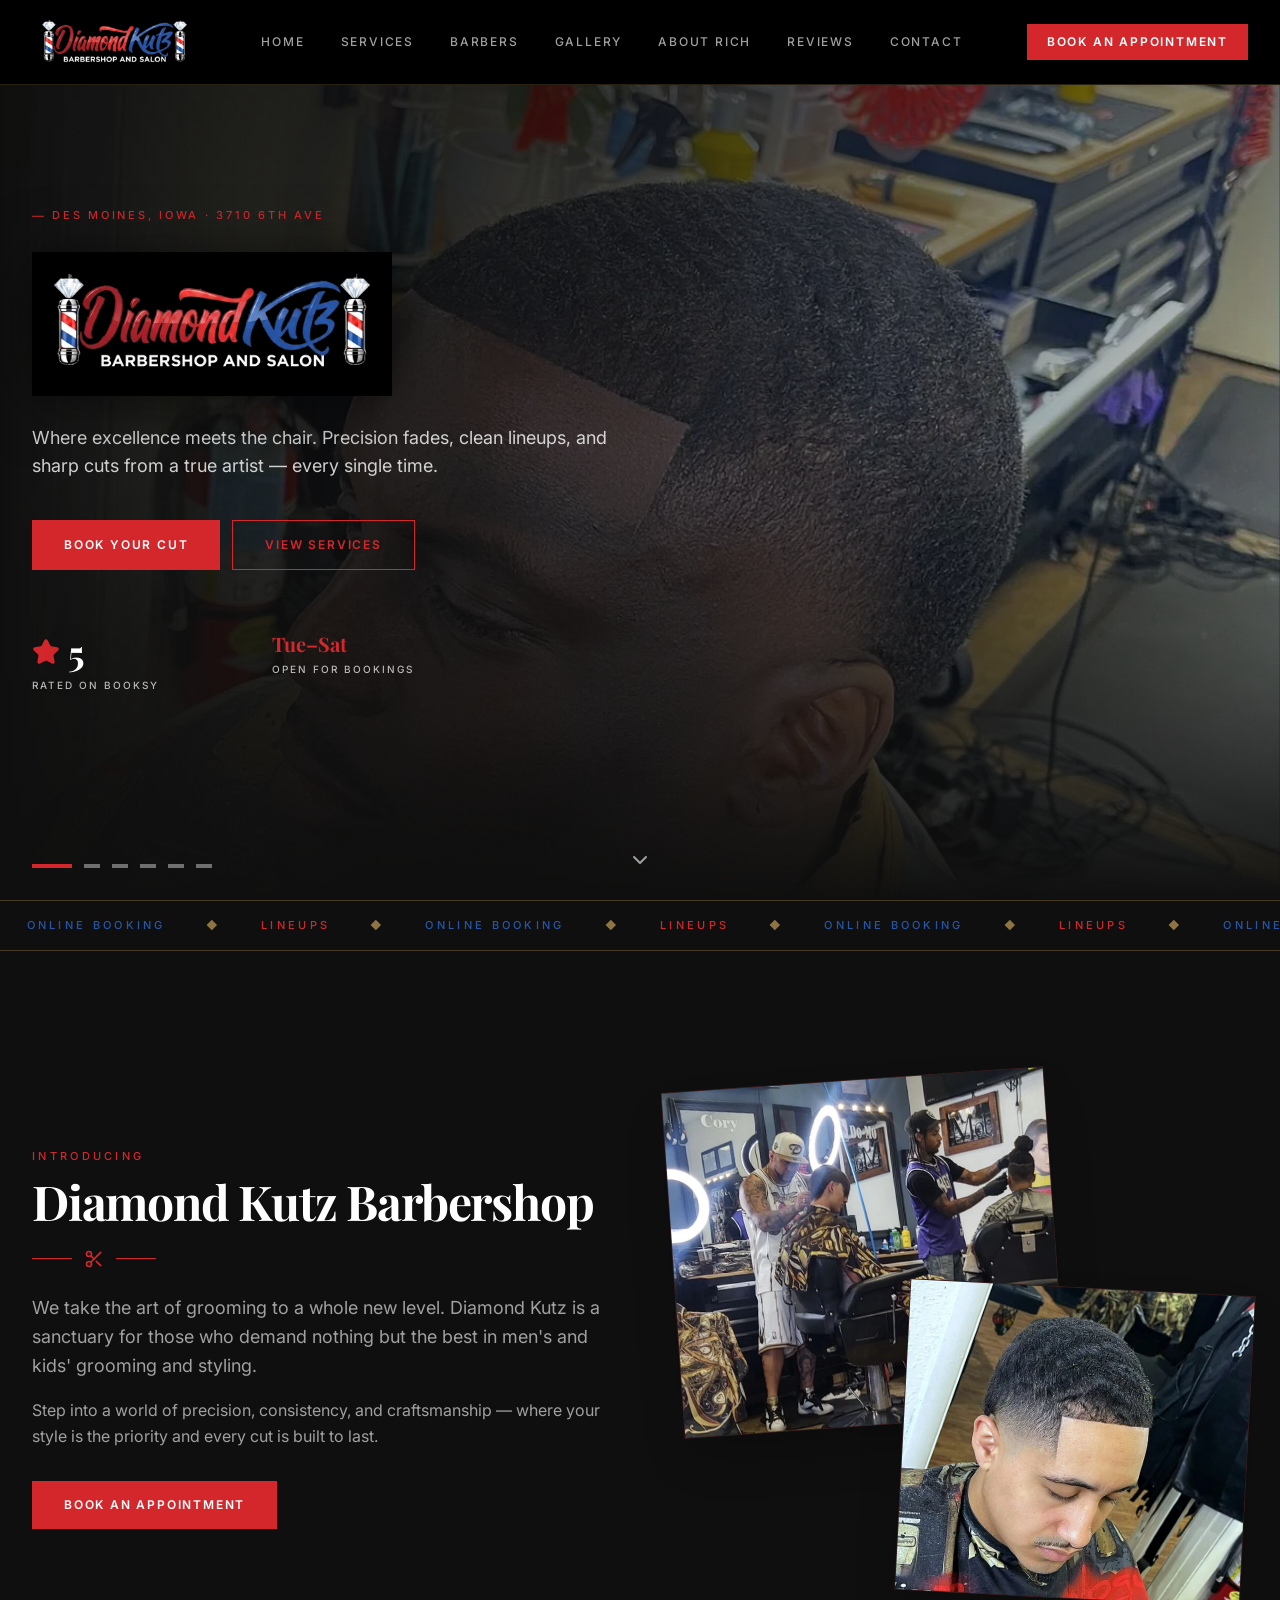
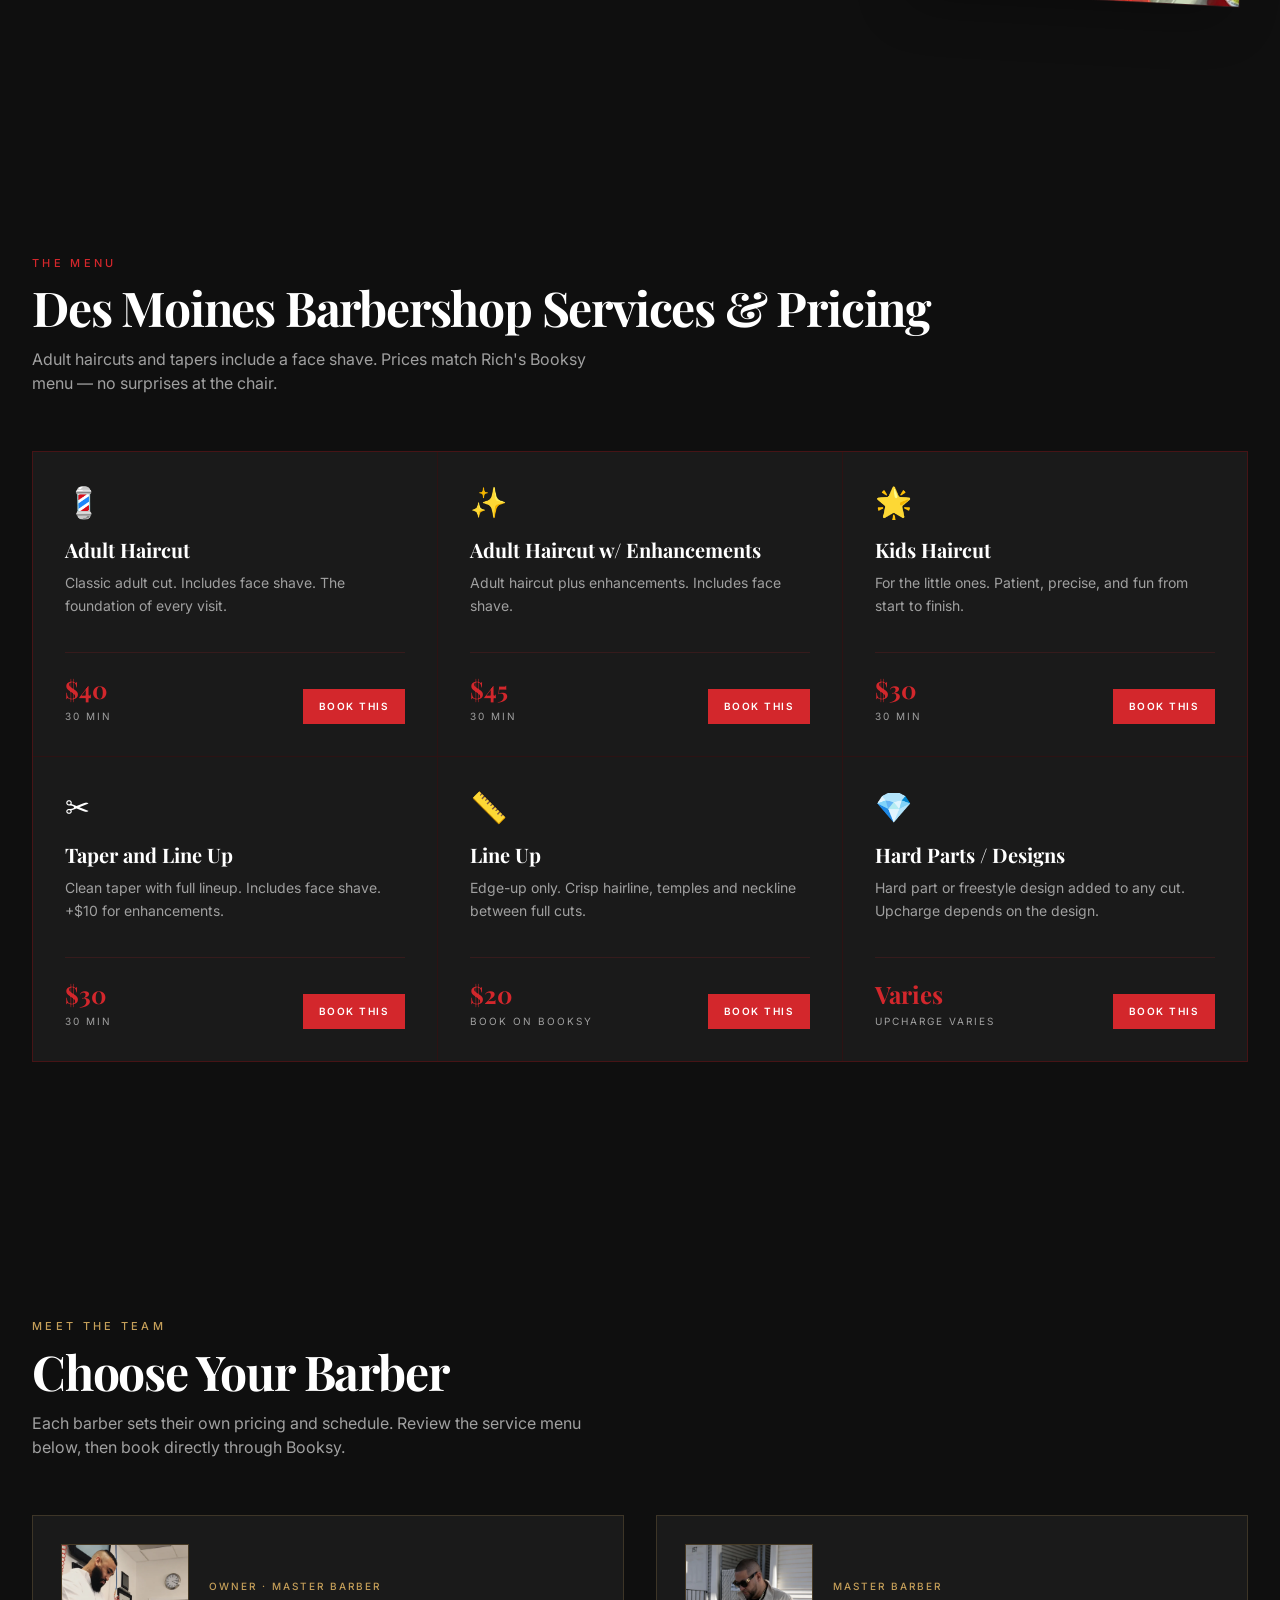
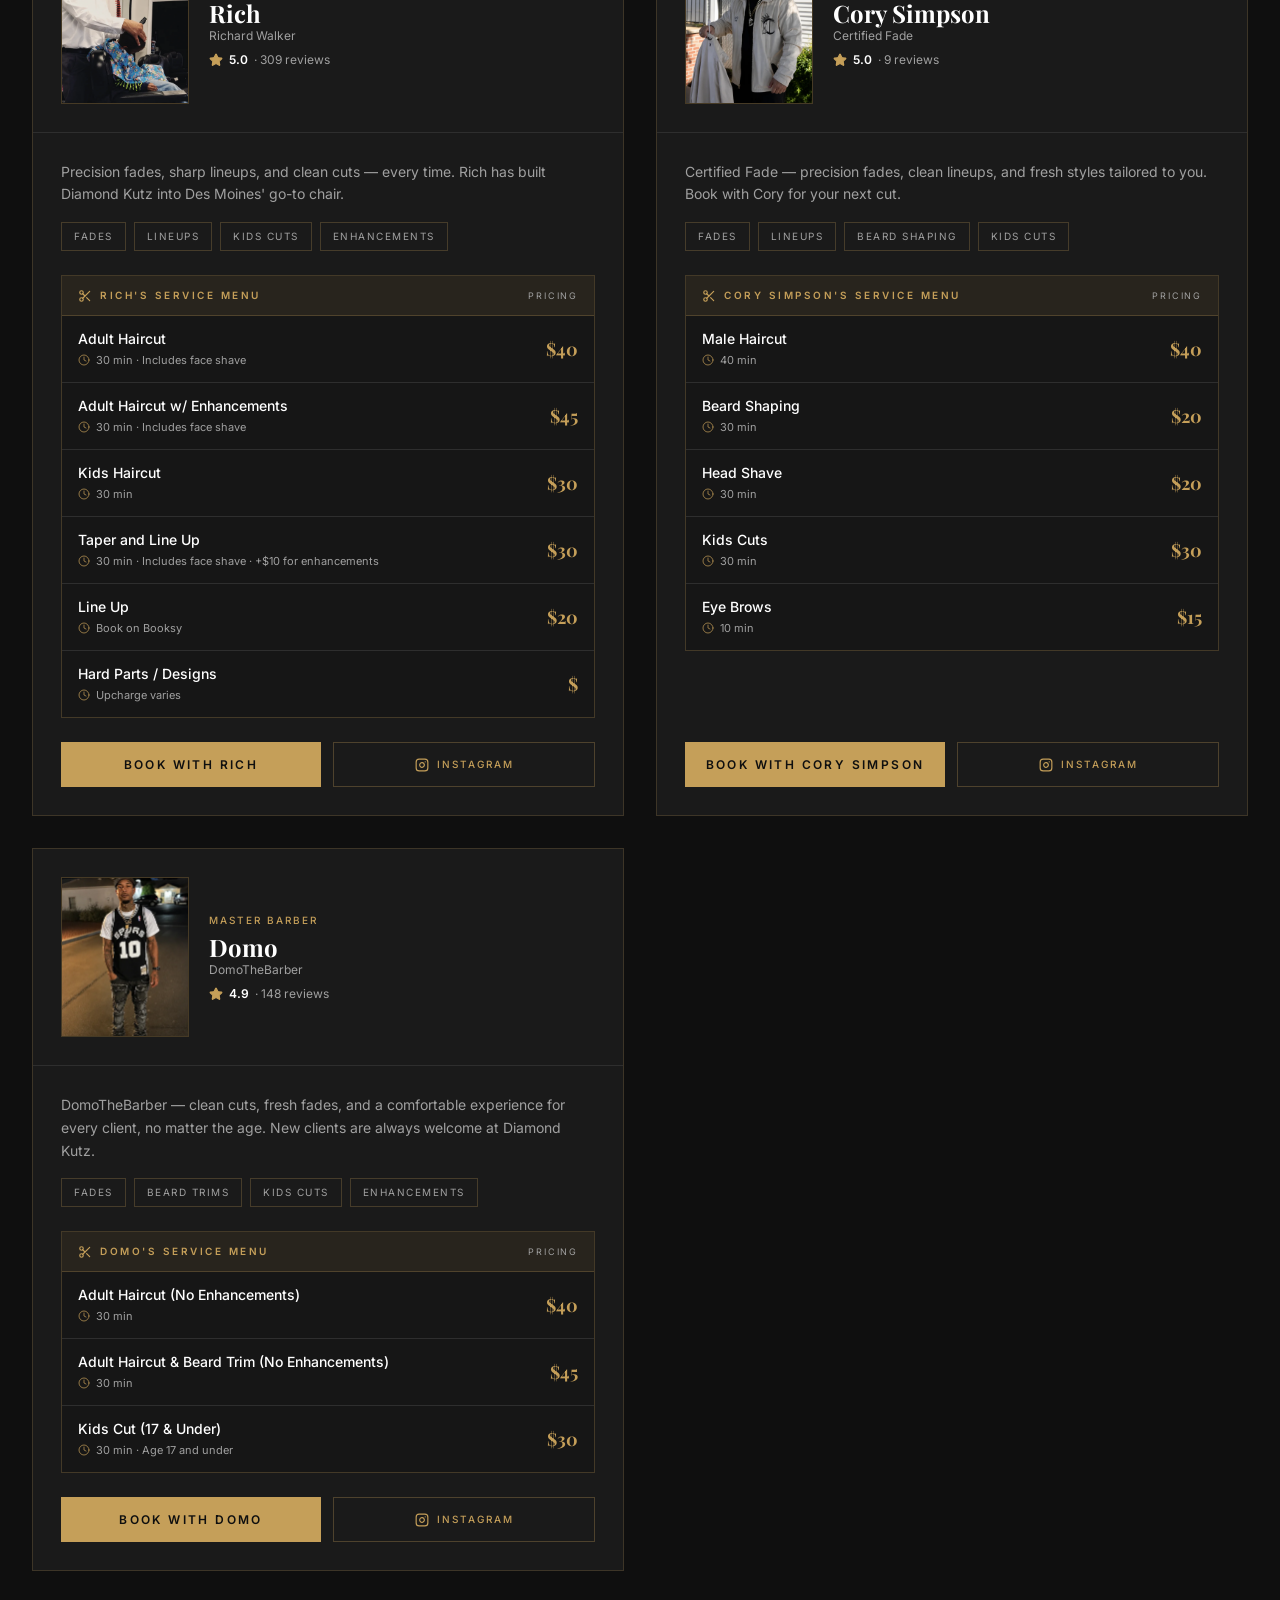
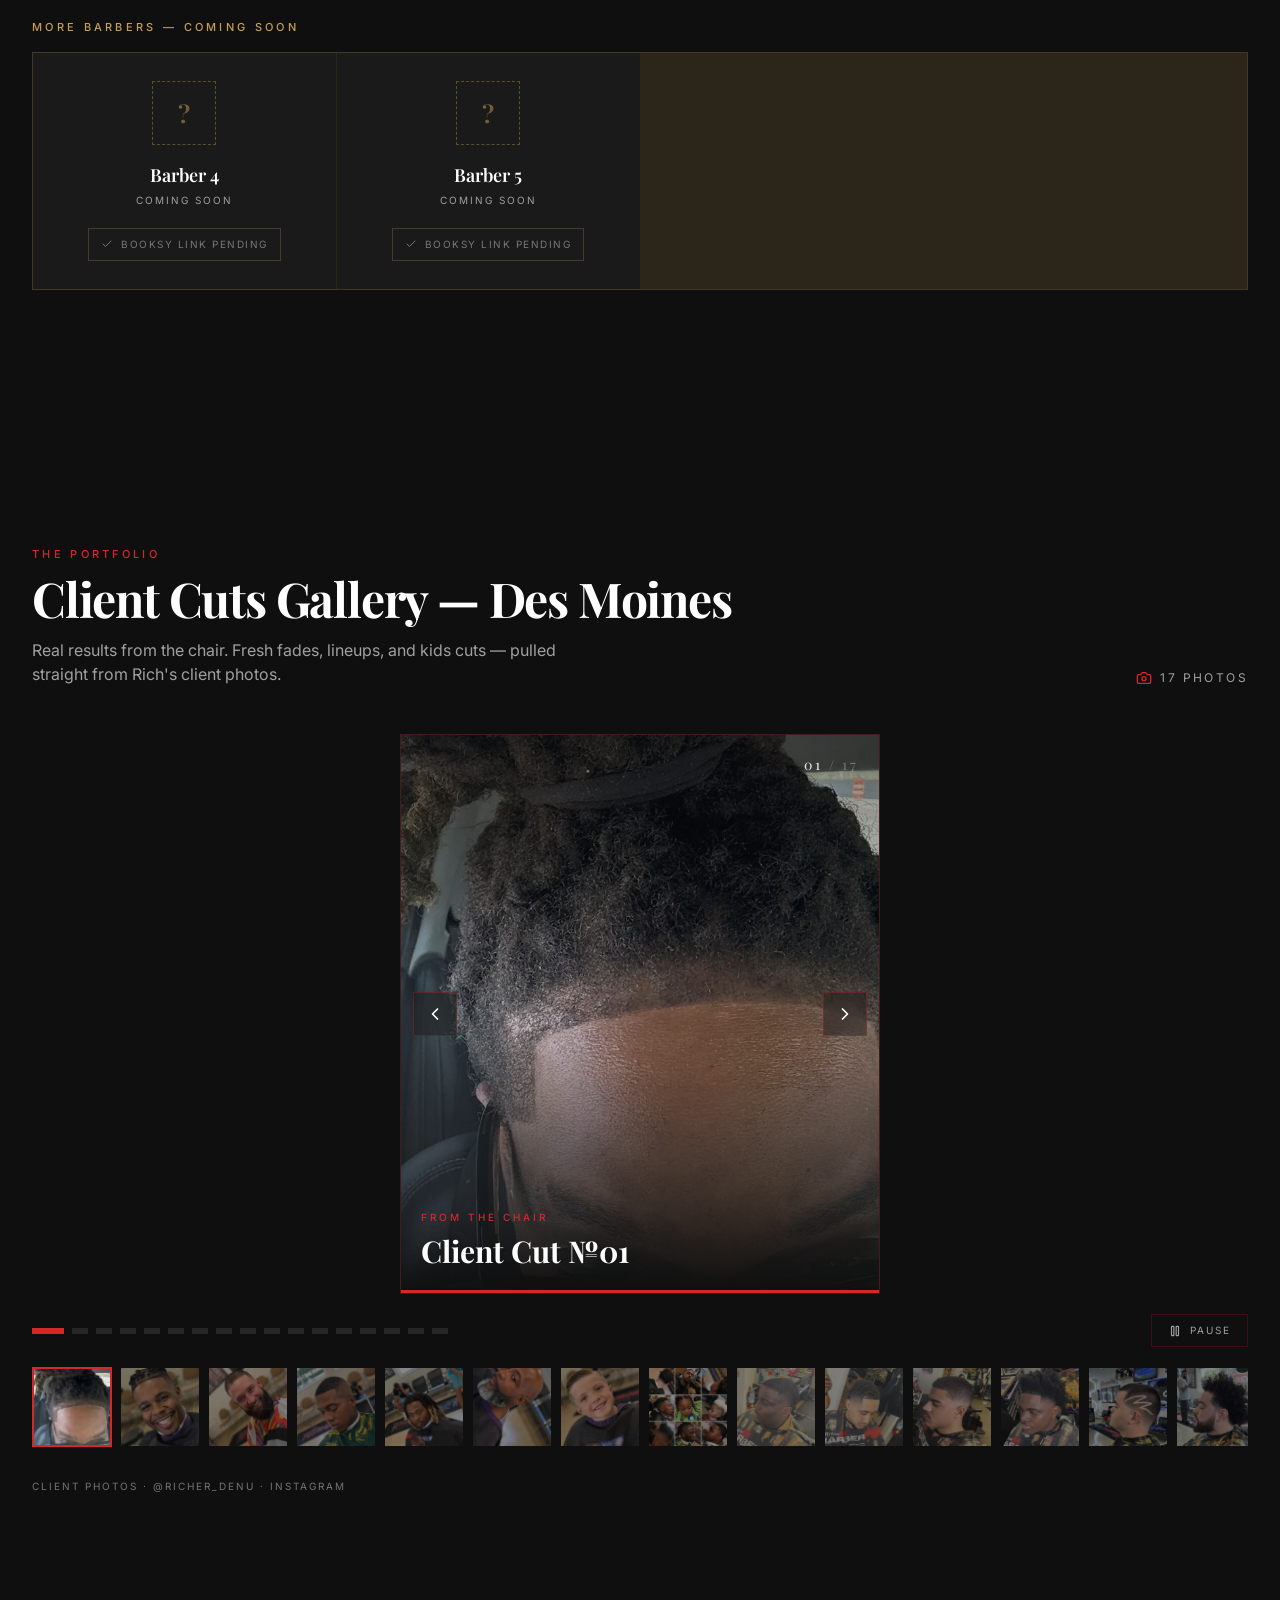
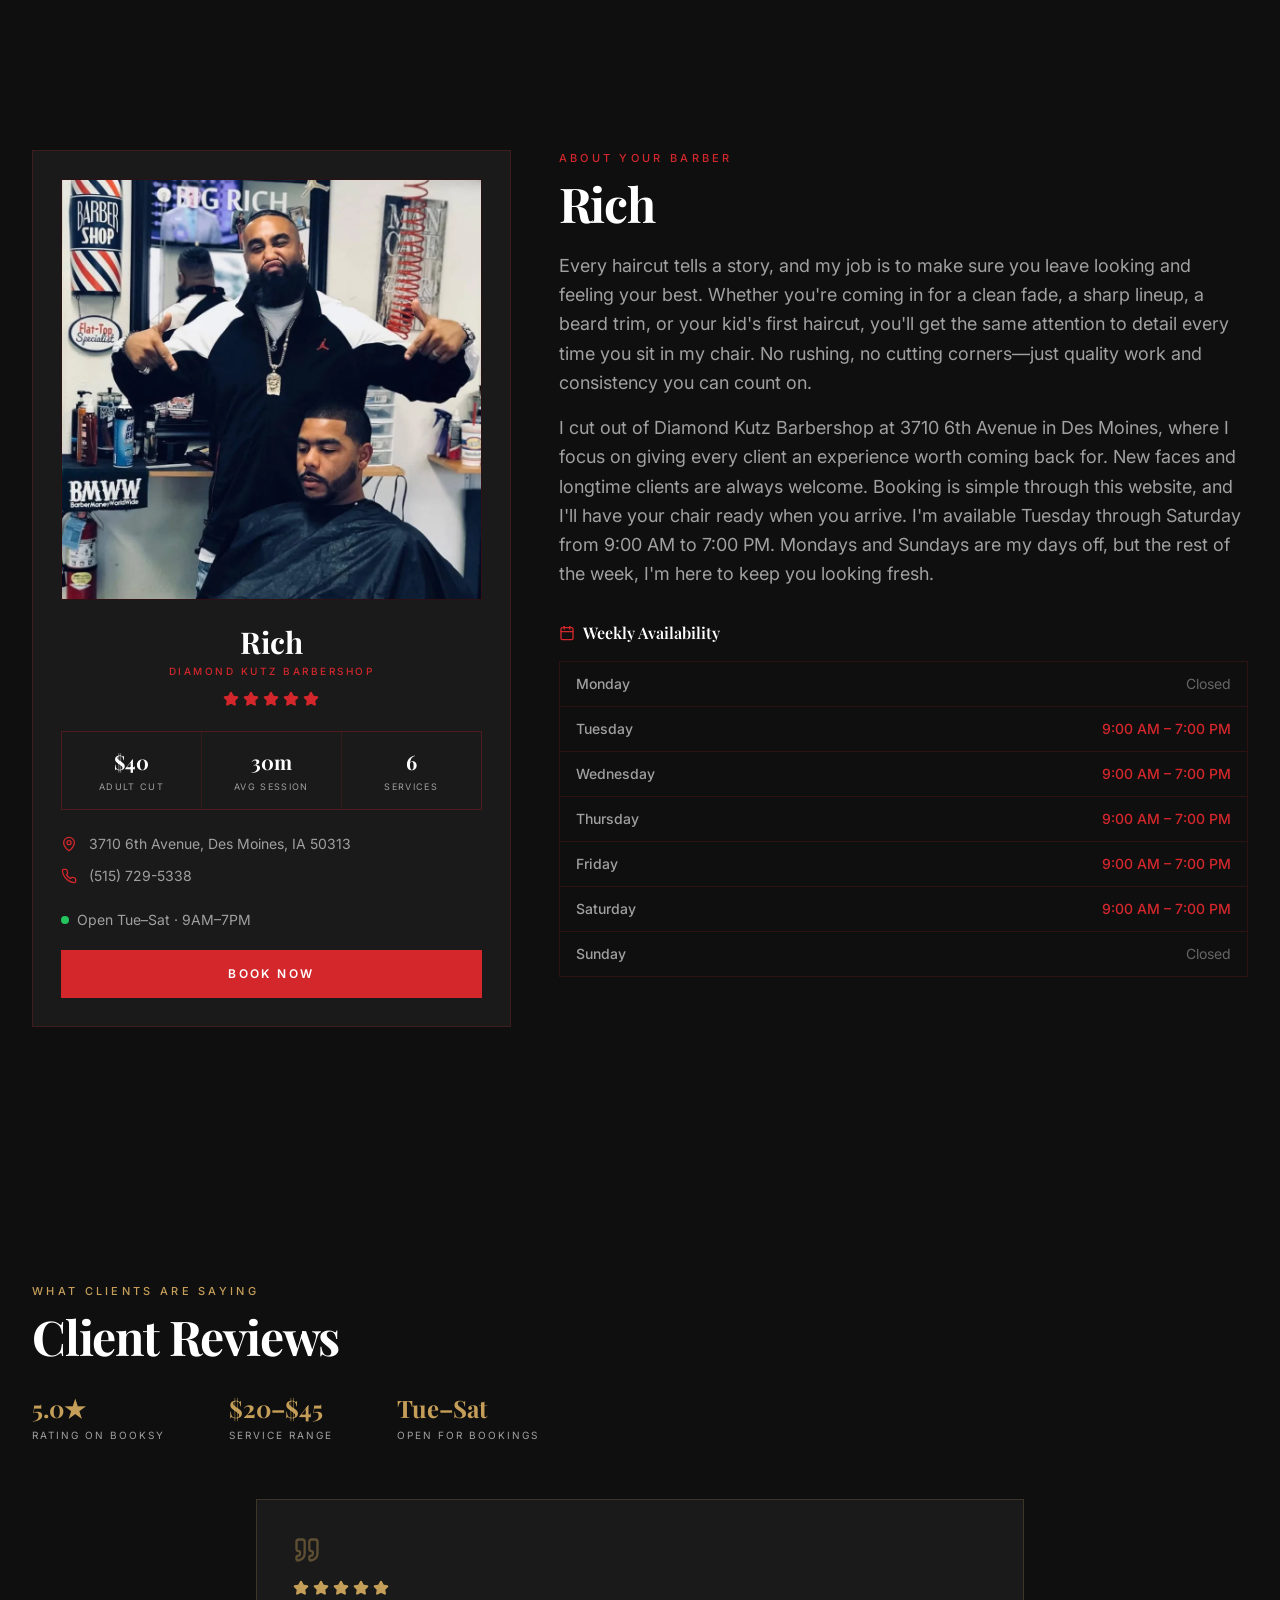
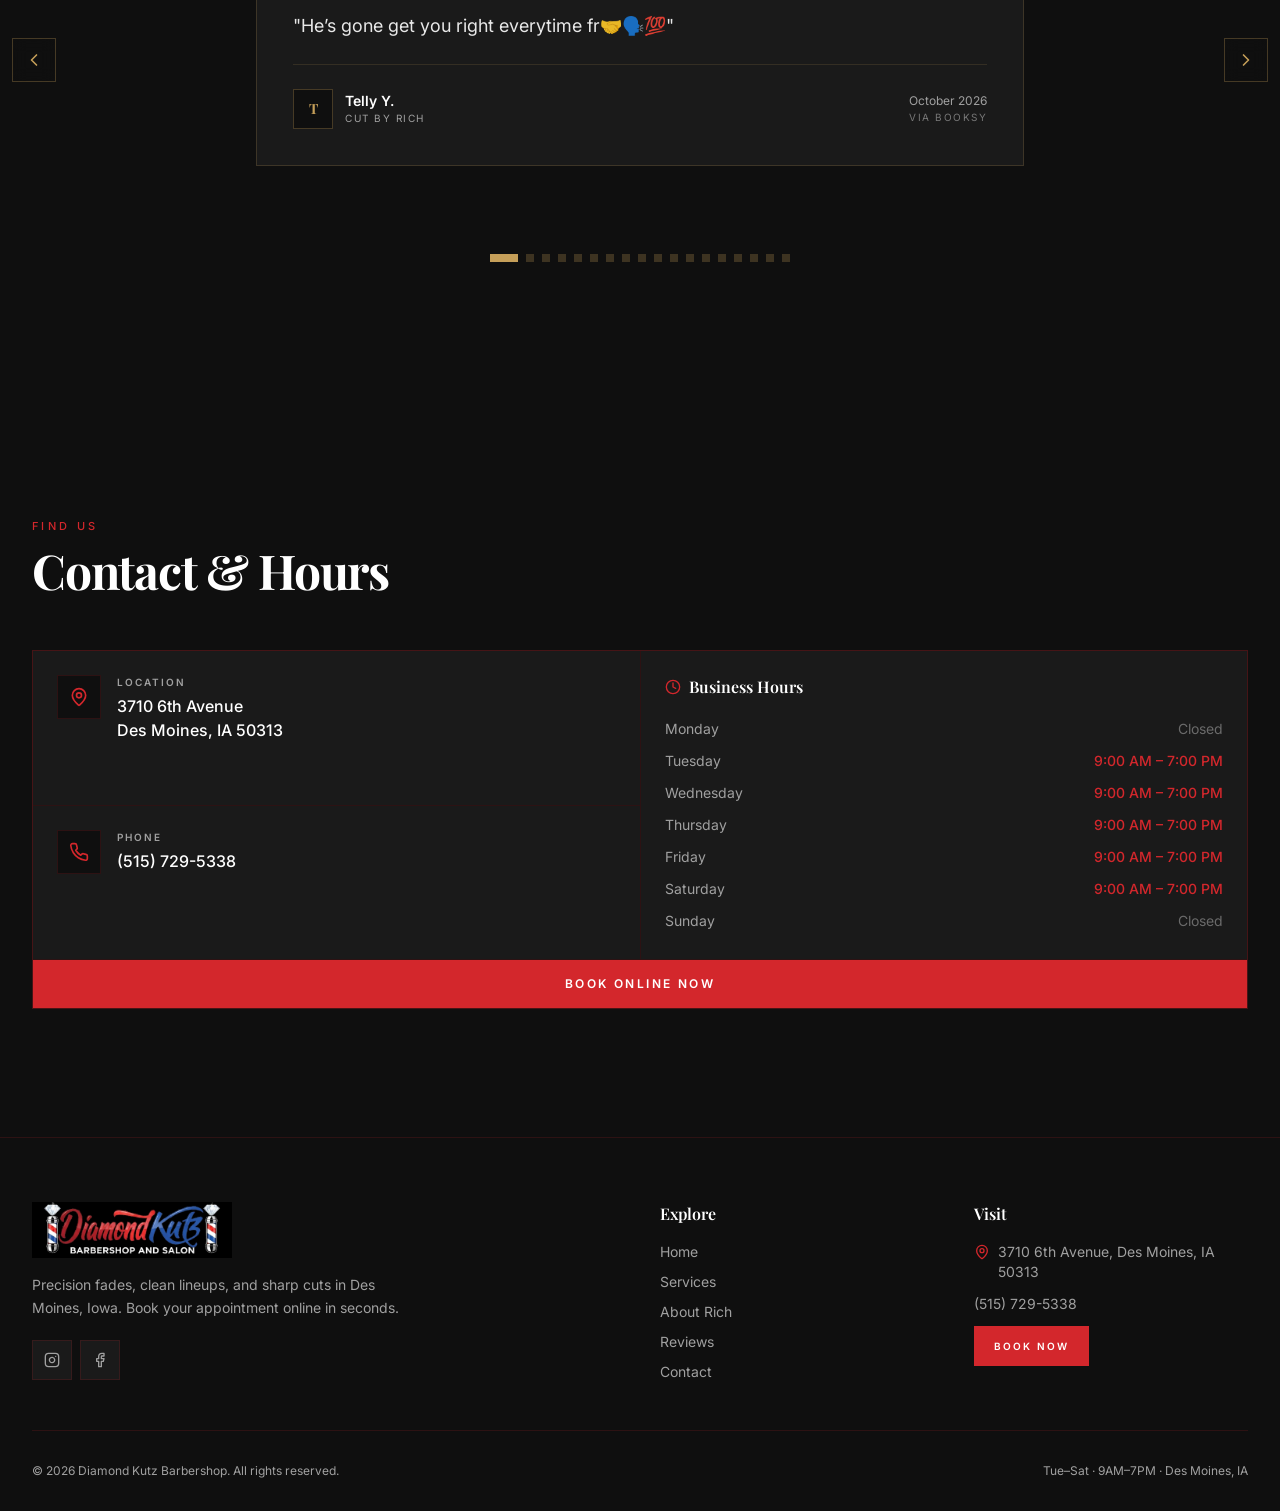
==== index.html @ 06a5bab7 "Hero carousel: add shop photo (ring light dimmed) + burst fade mullet (Kameron Nov 4)" ====
<!DOCTYPE html>
<html lang="en">
<head>
<meta charset="utf-8">
<meta name="viewport" content="width=device-width, initial-scale=1.0">
<title>Diamond Kutz Barbershop | Rich — Des Moines, IA</title>
<meta name="description" content="Diamond Kutz Barbershop in Des Moines, IA. Book online with Rich for adult haircuts, kids cuts, fades, tapers, lineups &amp; enhancements. Sharp, consistent cuts every visit.">
<meta name="keywords" content="barbershop Des Moines, barber Des Moines, barber near me, Diamond Kutz, Diamond Kutz Barbershop, fades Des Moines, tapers, lineups, kids haircut Des Moines, Booksy barber Iowa">
<meta name="author" content="Diamond Kutz Barbershop">
<meta name="robots" content="index, follow">
<link rel="canonical" href="https://diamondkutzdsm.com/">
<link rel="icon" type="image/png" href="/favicon.png">
<link rel="apple-touch-icon" href="/apple-touch-icon.png">
<meta name="theme-color" content="#0f0f0f">
<meta property="og:type" content="business.business">
<meta property="og:site_name" content="Diamond Kutz Barbershop">
<meta property="og:title" content="Diamond Kutz Barbershop | Des Moines, IA Barber">
<meta property="og:description" content="Barbershop in Des Moines, IA. Book online with Rich — fades, tapers, lineups, kids cuts &amp; more.">
<meta property="og:url" content="https://diamondkutzdsm.com/">
<meta property="og:image" content="https://diamondkutzdsm.com/img/img-4982.webp">
<meta property="og:image:width" content="900">
<meta property="og:image:height" content="900">
<meta property="og:locale" content="en_US">
<meta name="twitter:card" content="summary_large_image">
<meta name="twitter:title" content="Diamond Kutz Barbershop | Des Moines, IA Barber">
<meta name="twitter:description" content="Barbershop in Des Moines, IA. Book online with Rich — fades, tapers, lineups, kids cuts &amp; more.">
<meta name="twitter:image" content="https://diamondkutzdsm.com/img/img-4982.webp">
<meta name="geo.region" content="US-IA">
<meta name="geo.placename" content="Des Moines">
<meta name="geo.position" content="41.6196;-93.6251">
<meta name="ICBM" content="41.6196, -93.6251">
<meta name="mobile-web-app-capable" content="yes">
<meta name="apple-mobile-web-app-status-bar-style" content="black">
<meta name="apple-mobile-web-app-title" content="Diamondkutz ">
<link rel="preconnect" href="https://fonts.googleapis.com">
<link rel="preconnect" href="https://fonts.gstatic.com" crossorigin>
<link rel="preload" as="image" href="/img/hero-domo-drop-fade-lineup-diamond-kutz.webp" imagesrcset="/img/hero-domo-drop-fade-lineup-diamond-kutz-800.webp 800w, /img/hero-domo-drop-fade-lineup-diamond-kutz.webp 1440w" imagesizes="100vw">
<link rel="stylesheet" href="/assets/site.css">
<link rel="stylesheet" href="/assets/extra.css">
<script type="application/ld+json">
{
  "@context": "https://schema.org",
  "@type": "BarberShop",
  "name": "Diamond Kutz Barbershop",
  "image": [
    "https://diamondkutzdsm.com/img/img-4982.webp",
    "https://diamondkutzdsm.com/img/hero-diamond-kutz-storefront-3710-6th-ave-des-moines.webp",
    "https://diamondkutzdsm.com/img/diamond-kutz-inside-shop-des-moines.webp"
  ],
  "description": "Diamond Kutz Barbershop in Des Moines, IA: adult haircuts, kids cuts, fades, tapers, lineups and enhancements by Rich. Book online.",
  "@id": "https://diamondkutzdsm.com/#business",
  "url": "https://diamondkutzdsm.com/",
  "telephone": "+15157295338",
  "priceRange": "$$",
  "address": {
    "@type": "PostalAddress",
    "streetAddress": "3710 6th Avenue",
    "addressLocality": "Des Moines",
    "addressRegion": "IA",
    "postalCode": "50313",
    "addressCountry": "US"
  },
  "geo": {
    "@type": "GeoCoordinates",
    "latitude": 41.6196,
    "longitude": -93.6251
  },
  "openingHoursSpecification": [
    {
      "@type": "OpeningHoursSpecification",
      "dayOfWeek": [
        "Tuesday",
        "Wednesday",
        "Thursday",
        "Friday",
        "Saturday"
      ],
      "opens": "09:00",
      "closes": "19:00"
    }
  ],
  "sameAs": [
    "https://booksy.com/en-us/dl/show-business/621339",
    "https://booksy.com/en-us/dl/show-business/1293952",
    "https://booksy.com/en-us/627001_domothebarber_barber-shop_17558_des-moines",
    "https://www.instagram.com/richer_denu"
  ],
  "alternateName": [
    "Diamond Kutz"
  ],
  "hasMap": "https://maps.google.com/?q=3710+6th+Avenue,+Des+Moines,+IA+50313",
  "areaServed": {
    "@type": "City",
    "name": "Des Moines"
  },
  "employee": [
    {
      "@type": "Person",
      "name": "Rich",
      "alternateName": "Richard Walker",
      "jobTitle": "Owner · Master Barber",
      "sameAs": [
        "https://www.instagram.com/richer_denu",
        "https://booksy.com/en-us/dl/show-business/621339"
      ]
    },
    {
      "@type": "Person",
      "name": "Cory Simpson",
      "jobTitle": "Master Barber",
      "sameAs": [
        "https://www.instagram.com/certified_fade",
        "https://booksy.com/en-us/dl/show-business/1293952"
      ]
    },
    {
      "@type": "Person",
      "name": "Domo",
      "jobTitle": "Master Barber",
      "sameAs": [
        "https://www.instagram.com/domfkn_inkd",
        "https://booksy.com/en-us/627001_domothebarber_barber-shop_17558_des-moines"
      ]
    }
  ],
  "potentialAction": {
    "@type": "ReserveAction",
    "target": "https://booksy.com/en-us/dl/show-business/621339",
    "name": "Book online"
  },
  "logo": "https://diamondkutzdsm.com/img/diamondkutz-logo-black-barbershop.webp",
  "currenciesAccepted": "USD",
  "hasOfferCatalog": {
    "@type": "OfferCatalog",
    "name": "Rich's service menu",
    "itemListElement": [
      {
        "@type": "Offer",
        "itemOffered": {
          "@type": "Service",
          "name": "Adult Haircut"
        },
        "price": "40",
        "priceCurrency": "USD"
      },
      {
        "@type": "Offer",
        "itemOffered": {
          "@type": "Service",
          "name": "Adult Haircut w/ Enhancements"
        },
        "price": "45",
        "priceCurrency": "USD"
      },
      {
        "@type": "Offer",
        "itemOffered": {
          "@type": "Service",
          "name": "Kids Haircut"
        },
        "price": "30",
        "priceCurrency": "USD"
      },
      {
        "@type": "Offer",
        "itemOffered": {
          "@type": "Service",
          "name": "Taper and Line Up"
        },
        "price": "30",
        "priceCurrency": "USD"
      },
      {
        "@type": "Offer",
        "itemOffered": {
          "@type": "Service",
          "name": "Line Up"
        },
        "price": "20",
        "priceCurrency": "USD"
      }
    ]
  }
}
</script>
<!-- Google Tag Manager -->
<script>(function(w,d,s,l,i){w[l]=w[l]||[];w[l].push({'gtm.start':
new Date().getTime(),event:'gtm.js'});var f=d.getElementsByTagName(s)[0],
j=d.createElement(s),dl=l!='dataLayer'?'&l='+l:'';j.async=true;j.src=
'https://www.googletagmanager.com/gtm.js?id='+i+dl;f.parentNode.insertBefore(j,f);
})(window,document,'script','dataLayer','GTM-NQJWMZGM');</script>
<!-- End Google Tag Manager -->
<script async src="https://www.googletagmanager.com/gtag/js?id=G-LQGSTEJTDZ"></script>
<script>window.dataLayer = window.dataLayer || [];window.gtag = function(){dataLayer.push(arguments);};gtag('js', new Date());gtag('config', 'G-LQGSTEJTDZ');</script>
<script src="/assets/site.js" defer></script>
</head>
<body>
<!-- Google Tag Manager (noscript) -->
<noscript><iframe src="https://www.googletagmanager.com/ns.html?id=GTM-NQJWMZGM" height="0" width="0" style="display:none;visibility:hidden"></iframe></noscript>
<!-- End Google Tag Manager (noscript) -->
<div id="root"><div class="min-h-screen bg-background"><header data-header class="fixed top-0 left-0 right-0 z-50 transition-all duration-300 bg-black border-b border-gold/20 py-5"><div class="max-w-7xl mx-auto px-5 sm:px-8 flex items-center justify-between"><a href="#home" data-nav class="group"><div class="flex items-center justify-center overflow-hidden h-10 w-[150px] sm:h-11 sm:w-[165px]"><span class="inline-block relative w-full h-full"><img src="/img/diamondkutz-logo-black-barbershop.webp" loading="lazy" class="w-full h-full inset-0 absolute object-cover" alt="Diamond Kutz Barbershop, Des Moines"></span></div></a><nav class="hidden md:flex items-center gap-1"><a href="#home" data-nav class="px-4 py-2 text-xs uppercase tracking-[0.15em] text-muted-foreground hover:text-primary transition-colors font-medium inline-flex items-center justify-center text-center">Home</a><a href="#services" data-nav class="px-4 py-2 text-xs uppercase tracking-[0.15em] text-muted-foreground hover:text-primary transition-colors font-medium inline-flex items-center justify-center text-center">Services</a><a href="#barbers" data-nav class="px-4 py-2 text-xs uppercase tracking-[0.15em] text-muted-foreground hover:text-primary transition-colors font-medium inline-flex items-center justify-center text-center">Barbers</a><a href="#gallery" data-nav class="px-4 py-2 text-xs uppercase tracking-[0.15em] text-muted-foreground hover:text-primary transition-colors font-medium inline-flex items-center justify-center text-center">Gallery</a><a href="#about" data-nav class="px-4 py-2 text-xs uppercase tracking-[0.15em] text-muted-foreground hover:text-primary transition-colors font-medium inline-flex items-center justify-center text-center">About Rich</a><a href="#reviews" data-nav class="px-4 py-2 text-xs uppercase tracking-[0.15em] text-muted-foreground hover:text-primary transition-colors font-medium inline-flex items-center justify-center text-center">Reviews</a><a href="#contact" data-nav class="px-4 py-2 text-xs uppercase tracking-[0.15em] text-muted-foreground hover:text-primary transition-colors font-medium inline-flex items-center justify-center text-center">Contact</a></nav><div class="flex items-center gap-3"><a href="https://booksy.com/en-us/dl/show-business/621339" target="_blank" rel="noopener noreferrer" class="hidden sm:inline-flex items-center gap-2 px-5 py-2.5 bg-primary hover:brightness-110 text-primary-foreground font-semibold text-xs uppercase tracking-[0.15em] transition-all">Book an Appointment</a><button data-menu-toggle aria-label="Open menu" aria-expanded="false" class="md:hidden w-10 h-10 flex items-center justify-center text-foreground"><svg xmlns="http://www.w3.org/2000/svg" width="24" height="24" viewBox="0 0 24 24" fill="none" stroke="currentColor" stroke-width="2" stroke-linecap="round" stroke-linejoin="round" class="lucide lucide-menu w-5 h-5"><line x1="4" x2="20" y1="12" y2="12"></line><line x1="4" x2="20" y1="6" y2="6"></line><line x1="4" x2="20" y1="18" y2="18"></line></svg></button></div></div></header><main><section id="home" class="relative min-h-screen flex flex-col items-stretch md:flex-row md:items-center overflow-hidden bg-background"><div class="relative w-full aspect-[4/5] sm:aspect-[4/3] order-2 md:order-none md:absolute md:inset-0 md:aspect-auto bg-background overflow-hidden" data-hero><div aria-hidden="false" class="absolute inset-0 transition-opacity duration-700 ease-out will-change-[opacity] opacity-100" data-hero-slide="0"><img src="/img/hero-domo-drop-fade-lineup-diamond-kutz.webp" srcset="/img/hero-domo-drop-fade-lineup-diamond-kutz-800.webp 800w, /img/hero-domo-drop-fade-lineup-diamond-kutz.webp 1440w" sizes="100vw" alt="Drop fade with a sharp lineup by Domo at Diamond Kutz Barbershop, Des Moines" loading="eager" decoding="async" class="block w-full h-full object-cover object-[50%_45%] sm:object-[50%_12%]"></div><div aria-hidden="true" class="absolute inset-0 transition-opacity duration-700 ease-out will-change-[opacity] opacity-0" data-hero-slide="1"><img src="/img/hero-domo-sponge-curl-taper-diamond-kutz.webp" srcset="/img/hero-domo-sponge-curl-taper-diamond-kutz-800.webp 800w, /img/hero-domo-sponge-curl-taper-diamond-kutz.webp 1440w" sizes="100vw" alt="Sponge-curl top with a clean taper by Domo at Diamond Kutz Barbershop" loading="eager" decoding="async" class="block w-full h-full object-cover object-[50%_40%] sm:object-[50%_10%]"></div><div aria-hidden="true" class="absolute inset-0 transition-opacity duration-700 ease-out will-change-[opacity] opacity-0" data-hero-slide="2"><img src="/img/hero-domo-taper-side-profile-diamond-kutz.webp" srcset="/img/hero-domo-taper-side-profile-diamond-kutz-800.webp 800w, /img/hero-domo-taper-side-profile-diamond-kutz.webp 1440w" sizes="100vw" alt="Clean taper, side profile, by Domo at Diamond Kutz Barbershop" loading="eager" decoding="async" class="block w-full h-full object-cover object-[50%_40%] sm:object-[50%_15%]"></div><div aria-hidden="true" class="absolute inset-0 transition-opacity duration-700 ease-out will-change-[opacity] opacity-0" data-hero-slide="3"><img src="/img/hero-diamond-kutz-storefront-3710-6th-ave-des-moines.webp" srcset="/img/hero-diamond-kutz-storefront-3710-6th-ave-des-moines-800.webp 800w, /img/hero-diamond-kutz-storefront-3710-6th-ave-des-moines.webp 1440w" sizes="100vw" alt="Diamond Kutz Barbershop at 3710 6th Ave, Des Moines — a client in the chair under the shop sign" loading="eager" decoding="async" class="block w-full h-full object-cover object-[80%_50%] sm:object-[50%_45%]"></div><div aria-hidden="true" class="absolute inset-0 transition-opacity duration-700 ease-out will-change-[opacity] opacity-0" data-hero-slide="4"><img src="/img/hero-diamond-kutz-barbers-at-work-des-moines.webp" srcset="/img/hero-diamond-kutz-barbers-at-work-des-moines-800.webp 800w, /img/hero-diamond-kutz-barbers-at-work-des-moines.webp 1440w" sizes="100vw" alt="The Diamond Kutz barbers at work inside the shop in Des Moines" loading="eager" decoding="async" class="block w-full h-full object-cover object-[70%_50%] sm:object-[50%_40%]"></div><div aria-hidden="true" class="absolute inset-0 transition-opacity duration-700 ease-out will-change-[opacity] opacity-0" data-hero-slide="5"><img src="/img/hero-burst-fade-mullet-beard-diamond-kutz.webp" srcset="/img/hero-burst-fade-mullet-beard-diamond-kutz-800.webp 800w, /img/hero-burst-fade-mullet-beard-diamond-kutz.webp 1440w" sizes="100vw" alt="Burst fade mullet with a full beard at Diamond Kutz Barbershop" loading="eager" decoding="async" class="block w-full h-full object-cover object-[55%_40%] sm:object-[50%_35%]"></div><div class="absolute bottom-4 md:bottom-8 left-5 sm:left-8 z-20 flex items-center gap-3"><button aria-label="View slide 1" class="h-1 transition-all duration-300 w-10 bg-primary" data-hero-dot="0"></button><button aria-label="View slide 2" class="h-1 transition-all duration-300 w-4 bg-white/40 hover:bg-white/70" data-hero-dot="1"></button><button aria-label="View slide 3" class="h-1 transition-all duration-300 w-4 bg-white/40 hover:bg-white/70" data-hero-dot="2"></button><button aria-label="View slide 4" class="h-1 transition-all duration-300 w-4 bg-white/40 hover:bg-white/70" data-hero-dot="3"></button><button aria-label="View slide 5" class="h-1 transition-all duration-300 w-4 bg-white/40 hover:bg-white/70" data-hero-dot="4"></button><button aria-label="View slide 6" class="h-1 transition-all duration-300 w-4 bg-white/40 hover:bg-white/70" data-hero-dot="5"></button></div></div><div class="hidden md:block absolute inset-0 bg-gradient-to-r from-background via-background/70 to-background/10"></div><div class="hidden md:block absolute inset-0 bg-gradient-to-t from-background via-transparent to-background/50"></div><div class="relative z-10 max-w-7xl mx-auto px-5 sm:px-8 w-full pt-28 pb-10 md:pb-28 order-1 md:order-none"><div class="max-w-2xl"><div class="flex items-center gap-2 mb-7 animate-[fadeIn_0.6s_ease-out]"><span class="text-primary text-xs">—</span><span class="text-primary text-[11px] uppercase tracking-[0.25em] font-medium">Des Moines, Iowa · 3710 6th Ave</span></div><div class="drop-shadow-[0_4px_30px_rgba(0,0,0,0.6)]"><div class="flex items-center justify-center overflow-hidden h-28 w-[280px] sm:h-36 sm:w-[360px]"><span class="inline-block relative w-full h-full"><img src="/img/diamondkutz-logo-black-barbershop.webp" loading="lazy" class="w-full h-full inset-0 absolute object-cover" alt="Diamond Kutz Barbershop, Des Moines"></span></div><h1 class="sr-only">Diamond Kutz Barbershop in Des Moines, Iowa</h1></div><p class="mt-7 text-base sm:text-lg text-foreground/80 max-w-xl leading-relaxed">Where excellence meets the chair. Precision fades, clean lineups, and sharp cuts from a true artist — every single time.</p><div class="mt-10 flex flex-col sm:flex-row gap-3"><a href="https://booksy.com/en-us/dl/show-business/621339" target="_blank" rel="noopener noreferrer" class="inline-flex items-center justify-center gap-2 px-8 py-4 bg-primary hover:brightness-110 text-primary-foreground font-semibold text-xs uppercase tracking-[0.15em] transition-all">Book Your Cut</a><a href="#services" data-nav class="inline-flex items-center justify-center px-8 py-4 border border-primary text-primary font-semibold text-xs uppercase tracking-[0.15em] transition-all hover:bg-primary/10">View Services</a></div><div class="mt-10 md:mt-16 grid grid-cols-2 gap-8 max-w-md"><div><div class="flex items-center gap-2"><svg xmlns="http://www.w3.org/2000/svg" width="24" height="24" viewBox="0 0 24 24" fill="none" stroke="currentColor" stroke-width="2" stroke-linecap="round" stroke-linejoin="round" class="lucide lucide-star w-7 h-7 text-primary fill-primary"><path d="M11.525 2.295a.53.53 0 0 1 .95 0l2.31 4.679a2.123 2.123 0 0 0 1.595 1.16l5.166.756a.53.53 0 0 1 .294.904l-3.736 3.638a2.123 2.123 0 0 0-.611 1.878l.882 5.14a.53.53 0 0 1-.771.56l-4.618-2.428a2.122 2.122 0 0 0-1.973 0L6.396 21.01a.53.53 0 0 1-.77-.56l.881-5.139a2.122 2.122 0 0 0-.611-1.879L2.16 9.795a.53.53 0 0 1 .294-.906l5.165-.755a2.122 2.122 0 0 0 1.597-1.16z"></path></svg><span class="font-heading text-foreground text-4xl font-bold leading-none drop-shadow-[0_2px_12px_rgba(0,0,0,0.6)]">5</span></div><div class="mt-2 text-[10px] uppercase tracking-[0.2em] text-foreground/70 font-medium">Rated on Booksy</div></div><div><div class="font-heading text-primary text-xl font-bold leading-none">Tue–Sat</div><div class="mt-2 text-[10px] uppercase tracking-[0.2em] text-foreground/70 font-medium">Open for Bookings</div></div></div></div></div><a href="#services" data-nav aria-label="Scroll to services" class="hidden md:block absolute bottom-7 left-1/2 -translate-x-1/2 z-10 text-foreground/60 hover:text-primary transition-colors"><svg xmlns="http://www.w3.org/2000/svg" width="24" height="24" viewBox="0 0 24 24" fill="none" stroke="currentColor" stroke-width="2" stroke-linecap="round" stroke-linejoin="round" class="lucide lucide-chevron-down w-6 h-6 animate-bounce"><path d="m6 9 6 6 6-6"></path></svg></a></section><div class="border-y border-gold/30 bg-background py-4 overflow-hidden"><div class="flex gap-10 animate-[marquee_28s_linear_infinite] whitespace-nowrap justify-center"><div class="flex gap-10 items-center text-[11px] uppercase tracking-[0.3em] font-medium"><span class="text-primary">Lineups</span><span class="text-gold/70">◆</span><span class="text-accent">Online Booking</span><span class="text-gold/70">◆</span></div><div class="flex gap-10 items-center text-[11px] uppercase tracking-[0.3em] font-medium"><span class="text-primary">Lineups</span><span class="text-gold/70">◆</span><span class="text-accent">Online Booking</span><span class="text-gold/70">◆</span></div><div class="flex gap-10 items-center text-[11px] uppercase tracking-[0.3em] font-medium"><span class="text-primary">Lineups</span><span class="text-gold/70">◆</span><span class="text-accent">Online Booking</span><span class="text-gold/70">◆</span></div><div class="flex gap-10 items-center text-[11px] uppercase tracking-[0.3em] font-medium"><span class="text-primary">Lineups</span><span class="text-gold/70">◆</span><span class="text-accent">Online Booking</span><span class="text-gold/70">◆</span></div><div class="flex gap-10 items-center text-[11px] uppercase tracking-[0.3em] font-medium"><span class="text-primary">Lineups</span><span class="text-gold/70">◆</span><span class="text-accent">Online Booking</span><span class="text-gold/70">◆</span></div><div class="flex gap-10 items-center text-[11px] uppercase tracking-[0.3em] font-medium"><span class="text-primary">Lineups</span><span class="text-gold/70">◆</span><span class="text-accent">Online Booking</span><span class="text-gold/70">◆</span></div></div></div><section class="relative bg-background py-24 sm:py-32 overflow-hidden"><div class="max-w-7xl mx-auto px-5 sm:px-8"><div class="grid lg:grid-cols-2 gap-16 items-center"><div><div class="text-primary text-[11px] uppercase tracking-[0.3em] font-medium mb-3">Introducing</div><h2 class="font-heading text-4xl sm:text-5xl font-bold text-foreground tracking-tight mb-6">Diamond Kutz Barbershop</h2><div class="flex items-center gap-3 mb-6"><span class="h-px w-10 bg-primary"></span><svg xmlns="http://www.w3.org/2000/svg" width="24" height="24" viewBox="0 0 24 24" fill="none" stroke="currentColor" stroke-width="2" stroke-linecap="round" stroke-linejoin="round" class="lucide lucide-scissors w-5 h-5 text-primary"><circle cx="6" cy="6" r="3"></circle><path d="M8.12 8.12 12 12"></path><path d="M20 4 8.12 15.88"></path><circle cx="6" cy="18" r="3"></circle><path d="M14.8 14.8 20 20"></path></svg><span class="h-px w-10 bg-primary"></span></div><p class="text-muted-foreground text-lg leading-relaxed mb-4">We take the art of grooming to a whole new level. Diamond Kutz is a sanctuary for those who demand nothing but the best in men's and kids' grooming and styling.</p><p class="text-muted-foreground leading-relaxed mb-8">Step into a world of precision, consistency, and craftsmanship — where your style is the priority and every cut is built to last.</p><a href="https://booksy.com/en-us/dl/show-business/621339" target="_blank" rel="noopener noreferrer" class="inline-flex items-center px-8 py-4 bg-primary hover:brightness-110 text-primary-foreground font-semibold text-xs uppercase tracking-[0.15em] transition-all">Book an Appointment</a></div><div class="relative h-[420px] sm:h-[520px]"><img src="/img/diamond-kutz-inside-shop-des-moines.webp" alt="Premium barbershop interior at Diamond Kutz in Des Moines" loading="eager" decoding="async" class="absolute top-0 left-0 w-2/3 h-2/3 block object-cover object-center bg-card -rotate-[4deg] shadow-2xl border border-primary/15"><img src="/img/domo-low-taper-lineup-diamond-kutz-v2.webp" alt="Low taper with a clean lineup by Domo at Diamond Kutz Barbershop" loading="eager" decoding="async" class="absolute bottom-0 right-0 w-3/5 h-3/5 block object-cover object-[50%_35%] bg-card rotate-[3deg] shadow-2xl border border-primary/15 z-10"></div></div></div></section><section id="services" class="relative py-24 sm:py-32 bg-background"><div class="max-w-7xl mx-auto px-5 sm:px-8"><div class="mb-14"><div class="text-primary text-[11px] uppercase tracking-[0.3em] font-medium mb-3">The Menu</div><h2 class="font-heading text-4xl sm:text-5xl font-bold text-foreground tracking-tight">Des Moines Barbershop Services &amp; Pricing</h2><p class="mt-4 text-muted-foreground max-w-xl">Adult haircuts and tapers include a face shave. Prices match Rich's Booksy menu — no surprises at the chair.</p></div><div class="grid sm:grid-cols-2 lg:grid-cols-3 gap-px bg-primary/15 border border-primary/15"><div class="group bg-card p-8 transition-colors hover:bg-secondary"><div class="flex items-start justify-between mb-4"><span class="text-3xl">💈</span></div><h3 class="text-foreground font-heading font-bold text-xl mb-2">Adult Haircut</h3><p class="text-muted-foreground text-sm leading-relaxed mb-6 min-h-[56px]">Classic adult cut. Includes face shave. The foundation of every visit.</p><div class="flex items-end justify-between pt-5 border-t border-primary/15"><div><div class="text-2xl font-bold text-primary font-heading">$40</div><div class="text-[10px] uppercase tracking-[0.2em] text-muted-foreground mt-1">30 min</div></div><a href="https://booksy.com/en-us/dl/show-business/621339" target="_blank" rel="noopener noreferrer" class="px-4 py-2.5 bg-primary hover:brightness-110 text-primary-foreground text-[10px] uppercase tracking-[0.15em] font-semibold transition-all inline-flex items-center justify-center text-center">Book This</a></div></div><div class="group bg-card p-8 transition-colors hover:bg-secondary"><div class="flex items-start justify-between mb-4"><span class="text-3xl">✨</span></div><h3 class="text-foreground font-heading font-bold text-xl mb-2">Adult Haircut w/ Enhancements</h3><p class="text-muted-foreground text-sm leading-relaxed mb-6 min-h-[56px]">Adult haircut plus enhancements. Includes face shave.</p><div class="flex items-end justify-between pt-5 border-t border-primary/15"><div><div class="text-2xl font-bold text-primary font-heading">$45</div><div class="text-[10px] uppercase tracking-[0.2em] text-muted-foreground mt-1">30 min</div></div><a href="https://booksy.com/en-us/dl/show-business/621339" target="_blank" rel="noopener noreferrer" class="px-4 py-2.5 bg-primary hover:brightness-110 text-primary-foreground text-[10px] uppercase tracking-[0.15em] font-semibold transition-all inline-flex items-center justify-center text-center">Book This</a></div></div><div class="group bg-card p-8 transition-colors hover:bg-secondary"><div class="flex items-start justify-between mb-4"><span class="text-3xl">🌟</span></div><h3 class="text-foreground font-heading font-bold text-xl mb-2">Kids Haircut</h3><p class="text-muted-foreground text-sm leading-relaxed mb-6 min-h-[56px]">For the little ones. Patient, precise, and fun from start to finish.</p><div class="flex items-end justify-between pt-5 border-t border-primary/15"><div><div class="text-2xl font-bold text-primary font-heading">$30</div><div class="text-[10px] uppercase tracking-[0.2em] text-muted-foreground mt-1">30 min</div></div><a href="https://booksy.com/en-us/dl/show-business/621339" target="_blank" rel="noopener noreferrer" class="px-4 py-2.5 bg-primary hover:brightness-110 text-primary-foreground text-[10px] uppercase tracking-[0.15em] font-semibold transition-all inline-flex items-center justify-center text-center">Book This</a></div></div><div class="group bg-card p-8 transition-colors hover:bg-secondary"><div class="flex items-start justify-between mb-4"><span class="text-3xl">✂️</span></div><h3 class="text-foreground font-heading font-bold text-xl mb-2">Taper and Line Up</h3><p class="text-muted-foreground text-sm leading-relaxed mb-6 min-h-[56px]">Clean taper with full lineup. Includes face shave. +$10 for enhancements.</p><div class="flex items-end justify-between pt-5 border-t border-primary/15"><div><div class="text-2xl font-bold text-primary font-heading">$30</div><div class="text-[10px] uppercase tracking-[0.2em] text-muted-foreground mt-1">30 min</div></div><a href="https://booksy.com/en-us/dl/show-business/621339" target="_blank" rel="noopener noreferrer" class="px-4 py-2.5 bg-primary hover:brightness-110 text-primary-foreground text-[10px] uppercase tracking-[0.15em] font-semibold transition-all inline-flex items-center justify-center text-center">Book This</a></div></div><div class="group bg-card p-8 transition-colors hover:bg-secondary"><div class="flex items-start justify-between mb-4"><span class="text-3xl">📏</span></div><h3 class="text-foreground font-heading font-bold text-xl mb-2">Line Up</h3><p class="text-muted-foreground text-sm leading-relaxed mb-6 min-h-[56px]">Edge-up only. Crisp hairline, temples and neckline between full cuts.</p><div class="flex items-end justify-between pt-5 border-t border-primary/15"><div><div class="text-2xl font-bold text-primary font-heading">$20</div><div class="text-[10px] uppercase tracking-[0.2em] text-muted-foreground mt-1">Book on Booksy</div></div><a href="https://booksy.com/en-us/dl/show-business/621339" target="_blank" rel="noopener noreferrer" class="px-4 py-2.5 bg-primary hover:brightness-110 text-primary-foreground text-[10px] uppercase tracking-[0.15em] font-semibold transition-all inline-flex items-center justify-center text-center">Book This</a></div></div><div class="group bg-card p-8 transition-colors hover:bg-secondary"><div class="flex items-start justify-between mb-4"><span class="text-3xl">💎</span></div><h3 class="text-foreground font-heading font-bold text-xl mb-2">Hard Parts / Designs</h3><p class="text-muted-foreground text-sm leading-relaxed mb-6 min-h-[56px]">Hard part or freestyle design added to any cut. Upcharge depends on the design.</p><div class="flex items-end justify-between pt-5 border-t border-primary/15"><div><div class="text-2xl font-bold text-primary font-heading">Varies</div><div class="text-[10px] uppercase tracking-[0.2em] text-muted-foreground mt-1">Upcharge varies</div></div><a href="https://booksy.com/en-us/dl/show-business/621339" target="_blank" rel="noopener noreferrer" class="px-4 py-2.5 bg-primary hover:brightness-110 text-primary-foreground text-[10px] uppercase tracking-[0.15em] font-semibold transition-all inline-flex items-center justify-center text-center">Book This</a></div></div></div></div></section><section id="barbers" class="relative py-24 sm:py-32 bg-background"><div class="max-w-7xl mx-auto px-5 sm:px-8"><div class="mb-14"><div class="text-gold text-[11px] uppercase tracking-[0.3em] font-medium mb-3">Meet the Team</div><h2 class="font-heading text-4xl sm:text-5xl font-bold text-foreground tracking-tight">Choose Your Barber</h2><p class="mt-4 text-muted-foreground max-w-xl">Each barber sets their own pricing and schedule. Review the service menu below, then book directly through Booksy.</p></div><div class="grid lg:grid-cols-2 gap-8"><div class="bg-card border border-gold/20 flex flex-col"><div class="p-6 sm:p-7 flex items-center gap-5 border-b border-border"><button data-lightbox="/img/91513c15-b816-43aa-9afa-d3c326aeceb6.webp" data-lb-name="Rich" data-lb-sub="Richard Walker" aria-label="View photo of Rich" class="w-28 h-36 sm:w-32 sm:h-40 flex-shrink-0 bg-background border border-gold/30 overflow-hidden flex items-center justify-center group relative disabled:cursor-default"><span class="inline-block relative w-full h-full"><img src="/img/91513c15-b816-43aa-9afa-d3c326aeceb6.webp" loading="lazy" class="w-full h-full inset-0 absolute object-cover" alt="Rich — Owner · Master Barber at Diamond Kutz Barbershop Des Moines" style="object-position:50% 30%"></span><span class="absolute inset-0 bg-black/0 group-hover:bg-black/30 transition-colors flex items-center justify-center"><svg xmlns="http://www.w3.org/2000/svg" width="24" height="24" viewBox="0 0 24 24" fill="none" stroke="currentColor" stroke-width="2" stroke-linecap="round" stroke-linejoin="round" class="lucide lucide-maximize2 w-5 h-5 text-white opacity-0 group-hover:opacity-100 transition-opacity"><polyline points="15 3 21 3 21 9"></polyline><polyline points="9 21 3 21 3 15"></polyline><line x1="21" x2="14" y1="3" y2="10"></line><line x1="3" x2="10" y1="21" y2="14"></line></svg></span></button><div class="flex-1 min-w-0"><div class="text-[10px] uppercase tracking-[0.2em] text-gold font-medium mb-1">Owner · Master Barber</div><div class="font-heading text-foreground text-2xl font-bold leading-tight">Rich</div><div class="text-muted-foreground text-xs mb-2">Richard Walker</div><div class="flex items-center gap-1.5"><svg xmlns="http://www.w3.org/2000/svg" width="24" height="24" viewBox="0 0 24 24" fill="none" stroke="currentColor" stroke-width="2" stroke-linecap="round" stroke-linejoin="round" class="lucide lucide-star w-3.5 h-3.5 text-gold fill-gold"><path d="M11.525 2.295a.53.53 0 0 1 .95 0l2.31 4.679a2.123 2.123 0 0 0 1.595 1.16l5.166.756a.53.53 0 0 1 .294.904l-3.736 3.638a2.123 2.123 0 0 0-.611 1.878l.882 5.14a.53.53 0 0 1-.771.56l-4.618-2.428a2.122 2.122 0 0 0-1.973 0L6.396 21.01a.53.53 0 0 1-.77-.56l.881-5.139a2.122 2.122 0 0 0-.611-1.879L2.16 9.795a.53.53 0 0 1 .294-.906l5.165-.755a2.122 2.122 0 0 0 1.597-1.16z"></path></svg><span class="text-foreground text-xs font-semibold">5.0</span><span class="text-muted-foreground text-xs">· 309 reviews</span></div></div></div><div class="p-6 sm:p-7 flex flex-col flex-1"><p class="text-muted-foreground text-sm leading-relaxed mb-4">Precision fades, sharp lineups, and clean cuts — every time. Rich has built Diamond Kutz into Des Moines' go-to chair.</p><div class="flex flex-wrap gap-2 mb-6"><span class="px-3 py-1.5 border border-gold/25 text-[10px] uppercase tracking-[0.15em] text-muted-foreground">Fades</span><span class="px-3 py-1.5 border border-gold/25 text-[10px] uppercase tracking-[0.15em] text-muted-foreground">Lineups</span><span class="px-3 py-1.5 border border-gold/25 text-[10px] uppercase tracking-[0.15em] text-muted-foreground">Kids Cuts</span><span class="px-3 py-1.5 border border-gold/25 text-[10px] uppercase tracking-[0.15em] text-muted-foreground">Enhancements</span></div><div class="flex-1"><div class="border border-gold/25 bg-background/40"><div class="flex items-center justify-between gap-2 px-4 py-3 bg-gold/10 border-b border-gold/25"><div class="flex items-center gap-2"><svg xmlns="http://www.w3.org/2000/svg" width="24" height="24" viewBox="0 0 24 24" fill="none" stroke="currentColor" stroke-width="2" stroke-linecap="round" stroke-linejoin="round" class="lucide lucide-scissors w-3.5 h-3.5 text-gold"><circle cx="6" cy="6" r="3"></circle><path d="M8.12 8.12 12 12"></path><path d="M20 4 8.12 15.88"></path><circle cx="6" cy="18" r="3"></circle><path d="M14.8 14.8 20 20"></path></svg><span class="text-[10px] uppercase tracking-[0.25em] text-gold font-semibold">Rich's Service Menu</span></div><span class="text-[9px] uppercase tracking-[0.2em] text-muted-foreground">Pricing</span></div><div class="divide-y divide-border"><div class="flex items-center justify-between gap-4 px-4 py-3.5 hover:bg-gold/5 transition-colors"><div class="min-w-0"><div class="text-foreground text-sm font-medium leading-tight">Adult Haircut</div><div class="flex items-center gap-1.5 mt-1 text-muted-foreground text-[11px]"><svg xmlns="http://www.w3.org/2000/svg" width="24" height="24" viewBox="0 0 24 24" fill="none" stroke="currentColor" stroke-width="2" stroke-linecap="round" stroke-linejoin="round" class="lucide lucide-clock w-3 h-3 text-gold/70"><circle cx="12" cy="12" r="10"></circle><polyline points="12 6 12 12 16 14"></polyline></svg>30 min · Includes face shave</div></div><div class="flex items-baseline gap-0.5 flex-shrink-0"><span class="text-gold font-heading text-lg font-bold">$40</span></div></div><div class="flex items-center justify-between gap-4 px-4 py-3.5 hover:bg-gold/5 transition-colors"><div class="min-w-0"><div class="text-foreground text-sm font-medium leading-tight">Adult Haircut w/ Enhancements</div><div class="flex items-center gap-1.5 mt-1 text-muted-foreground text-[11px]"><svg xmlns="http://www.w3.org/2000/svg" width="24" height="24" viewBox="0 0 24 24" fill="none" stroke="currentColor" stroke-width="2" stroke-linecap="round" stroke-linejoin="round" class="lucide lucide-clock w-3 h-3 text-gold/70"><circle cx="12" cy="12" r="10"></circle><polyline points="12 6 12 12 16 14"></polyline></svg>30 min · Includes face shave</div></div><div class="flex items-baseline gap-0.5 flex-shrink-0"><span class="text-gold font-heading text-lg font-bold">$45</span></div></div><div class="flex items-center justify-between gap-4 px-4 py-3.5 hover:bg-gold/5 transition-colors"><div class="min-w-0"><div class="text-foreground text-sm font-medium leading-tight">Kids Haircut</div><div class="flex items-center gap-1.5 mt-1 text-muted-foreground text-[11px]"><svg xmlns="http://www.w3.org/2000/svg" width="24" height="24" viewBox="0 0 24 24" fill="none" stroke="currentColor" stroke-width="2" stroke-linecap="round" stroke-linejoin="round" class="lucide lucide-clock w-3 h-3 text-gold/70"><circle cx="12" cy="12" r="10"></circle><polyline points="12 6 12 12 16 14"></polyline></svg>30 min</div></div><div class="flex items-baseline gap-0.5 flex-shrink-0"><span class="text-gold font-heading text-lg font-bold">$30</span></div></div><div class="flex items-center justify-between gap-4 px-4 py-3.5 hover:bg-gold/5 transition-colors"><div class="min-w-0"><div class="text-foreground text-sm font-medium leading-tight">Taper and Line Up</div><div class="flex items-center gap-1.5 mt-1 text-muted-foreground text-[11px]"><svg xmlns="http://www.w3.org/2000/svg" width="24" height="24" viewBox="0 0 24 24" fill="none" stroke="currentColor" stroke-width="2" stroke-linecap="round" stroke-linejoin="round" class="lucide lucide-clock w-3 h-3 text-gold/70"><circle cx="12" cy="12" r="10"></circle><polyline points="12 6 12 12 16 14"></polyline></svg>30 min · Includes face shave · +$10 for enhancements</div></div><div class="flex items-baseline gap-0.5 flex-shrink-0"><span class="text-gold font-heading text-lg font-bold">$30</span></div></div><div class="flex items-center justify-between gap-4 px-4 py-3.5 hover:bg-gold/5 transition-colors"><div class="min-w-0"><div class="text-foreground text-sm font-medium leading-tight">Line Up</div><div class="flex items-center gap-1.5 mt-1 text-muted-foreground text-[11px]"><svg xmlns="http://www.w3.org/2000/svg" width="24" height="24" viewBox="0 0 24 24" fill="none" stroke="currentColor" stroke-width="2" stroke-linecap="round" stroke-linejoin="round" class="lucide lucide-clock w-3 h-3 text-gold/70"><circle cx="12" cy="12" r="10"></circle><polyline points="12 6 12 12 16 14"></polyline></svg>Book on Booksy</div></div><div class="flex items-baseline gap-0.5 flex-shrink-0"><span class="text-gold font-heading text-lg font-bold">$20</span></div></div><div class="flex items-center justify-between gap-4 px-4 py-3.5 hover:bg-gold/5 transition-colors"><div class="min-w-0"><div class="text-foreground text-sm font-medium leading-tight">Hard Parts / Designs</div><div class="flex items-center gap-1.5 mt-1 text-muted-foreground text-[11px]"><svg xmlns="http://www.w3.org/2000/svg" width="24" height="24" viewBox="0 0 24 24" fill="none" stroke="currentColor" stroke-width="2" stroke-linecap="round" stroke-linejoin="round" class="lucide lucide-clock w-3 h-3 text-gold/70"><circle cx="12" cy="12" r="10"></circle><polyline points="12 6 12 12 16 14"></polyline></svg>Upcharge varies</div></div><div class="flex items-baseline gap-0.5 flex-shrink-0"><span class="text-gold font-heading text-lg font-bold">$</span></div></div></div></div></div><div class="mt-6 flex flex-col sm:flex-row gap-3"><a href="https://booksy.com/en-us/dl/show-business/621339" target="_blank" rel="noopener noreferrer" class="flex-1 py-3.5 bg-gold hover:brightness-110 text-background font-semibold text-xs uppercase tracking-[0.2em] transition-all inline-flex items-center justify-center text-center">Book with Rich</a><a href="https://www.instagram.com/richer_denu" target="_blank" rel="noopener noreferrer" class="flex-1 inline-flex items-center justify-center gap-2 py-3.5 border border-gold/30 text-gold text-[10px] uppercase tracking-[0.2em] font-medium hover:bg-gold/10 transition-all"><svg xmlns="http://www.w3.org/2000/svg" width="24" height="24" viewBox="0 0 24 24" fill="none" stroke="currentColor" stroke-width="2" stroke-linecap="round" stroke-linejoin="round" class="lucide lucide-instagram w-3.5 h-3.5"><rect width="20" height="20" x="2" y="2" rx="5" ry="5"></rect><path d="M16 11.37A4 4 0 1 1 12.63 8 4 4 0 0 1 16 11.37z"></path><line x1="17.5" x2="17.51" y1="6.5" y2="6.5"></line></svg>Instagram</a></div></div></div><div class="bg-card border border-gold/20 flex flex-col"><div class="p-6 sm:p-7 flex items-center gap-5 border-b border-border"><button data-lightbox="/img/4854f054-1fe9-44c5-8721-16c9c8600fe2.webp" data-lb-name="Cory Simpson" data-lb-sub="Certified Fade" aria-label="View photo of Cory Simpson" class="w-28 h-36 sm:w-32 sm:h-40 flex-shrink-0 bg-background border border-gold/30 overflow-hidden flex items-center justify-center group relative disabled:cursor-default"><span class="inline-block relative w-full h-full"><img src="/img/4854f054-1fe9-44c5-8721-16c9c8600fe2.webp" loading="lazy" class="w-full h-full inset-0 absolute object-cover" alt="Cory Simpson — Master Barber at Diamond Kutz Barbershop Des Moines" style="object-position:50% 30%"></span><span class="absolute inset-0 bg-black/0 group-hover:bg-black/30 transition-colors flex items-center justify-center"><svg xmlns="http://www.w3.org/2000/svg" width="24" height="24" viewBox="0 0 24 24" fill="none" stroke="currentColor" stroke-width="2" stroke-linecap="round" stroke-linejoin="round" class="lucide lucide-maximize2 w-5 h-5 text-white opacity-0 group-hover:opacity-100 transition-opacity"><polyline points="15 3 21 3 21 9"></polyline><polyline points="9 21 3 21 3 15"></polyline><line x1="21" x2="14" y1="3" y2="10"></line><line x1="3" x2="10" y1="21" y2="14"></line></svg></span></button><div class="flex-1 min-w-0"><div class="text-[10px] uppercase tracking-[0.2em] text-gold font-medium mb-1">Master Barber</div><div class="font-heading text-foreground text-2xl font-bold leading-tight">Cory Simpson</div><div class="text-muted-foreground text-xs mb-2">Certified Fade</div><div class="flex items-center gap-1.5"><svg xmlns="http://www.w3.org/2000/svg" width="24" height="24" viewBox="0 0 24 24" fill="none" stroke="currentColor" stroke-width="2" stroke-linecap="round" stroke-linejoin="round" class="lucide lucide-star w-3.5 h-3.5 text-gold fill-gold"><path d="M11.525 2.295a.53.53 0 0 1 .95 0l2.31 4.679a2.123 2.123 0 0 0 1.595 1.16l5.166.756a.53.53 0 0 1 .294.904l-3.736 3.638a2.123 2.123 0 0 0-.611 1.878l.882 5.14a.53.53 0 0 1-.771.56l-4.618-2.428a2.122 2.122 0 0 0-1.973 0L6.396 21.01a.53.53 0 0 1-.77-.56l.881-5.139a2.122 2.122 0 0 0-.611-1.879L2.16 9.795a.53.53 0 0 1 .294-.906l5.165-.755a2.122 2.122 0 0 0 1.597-1.16z"></path></svg><span class="text-foreground text-xs font-semibold">5.0</span><span class="text-muted-foreground text-xs">· 9 reviews</span></div></div></div><div class="p-6 sm:p-7 flex flex-col flex-1"><p class="text-muted-foreground text-sm leading-relaxed mb-4">Certified Fade — precision fades, clean lineups, and fresh styles tailored to you. Book with Cory for your next cut.</p><div class="flex flex-wrap gap-2 mb-6"><span class="px-3 py-1.5 border border-gold/25 text-[10px] uppercase tracking-[0.15em] text-muted-foreground">Fades</span><span class="px-3 py-1.5 border border-gold/25 text-[10px] uppercase tracking-[0.15em] text-muted-foreground">Lineups</span><span class="px-3 py-1.5 border border-gold/25 text-[10px] uppercase tracking-[0.15em] text-muted-foreground">Beard Shaping</span><span class="px-3 py-1.5 border border-gold/25 text-[10px] uppercase tracking-[0.15em] text-muted-foreground">Kids Cuts</span></div><div class="flex-1"><div class="border border-gold/25 bg-background/40"><div class="flex items-center justify-between gap-2 px-4 py-3 bg-gold/10 border-b border-gold/25"><div class="flex items-center gap-2"><svg xmlns="http://www.w3.org/2000/svg" width="24" height="24" viewBox="0 0 24 24" fill="none" stroke="currentColor" stroke-width="2" stroke-linecap="round" stroke-linejoin="round" class="lucide lucide-scissors w-3.5 h-3.5 text-gold"><circle cx="6" cy="6" r="3"></circle><path d="M8.12 8.12 12 12"></path><path d="M20 4 8.12 15.88"></path><circle cx="6" cy="18" r="3"></circle><path d="M14.8 14.8 20 20"></path></svg><span class="text-[10px] uppercase tracking-[0.25em] text-gold font-semibold">Cory Simpson's Service Menu</span></div><span class="text-[9px] uppercase tracking-[0.2em] text-muted-foreground">Pricing</span></div><div class="divide-y divide-border"><div class="flex items-center justify-between gap-4 px-4 py-3.5 hover:bg-gold/5 transition-colors"><div class="min-w-0"><div class="text-foreground text-sm font-medium leading-tight">Male Haircut</div><div class="flex items-center gap-1.5 mt-1 text-muted-foreground text-[11px]"><svg xmlns="http://www.w3.org/2000/svg" width="24" height="24" viewBox="0 0 24 24" fill="none" stroke="currentColor" stroke-width="2" stroke-linecap="round" stroke-linejoin="round" class="lucide lucide-clock w-3 h-3 text-gold/70"><circle cx="12" cy="12" r="10"></circle><polyline points="12 6 12 12 16 14"></polyline></svg>40 min</div></div><div class="flex items-baseline gap-0.5 flex-shrink-0"><span class="text-gold font-heading text-lg font-bold">$40</span></div></div><div class="flex items-center justify-between gap-4 px-4 py-3.5 hover:bg-gold/5 transition-colors"><div class="min-w-0"><div class="text-foreground text-sm font-medium leading-tight">Beard Shaping</div><div class="flex items-center gap-1.5 mt-1 text-muted-foreground text-[11px]"><svg xmlns="http://www.w3.org/2000/svg" width="24" height="24" viewBox="0 0 24 24" fill="none" stroke="currentColor" stroke-width="2" stroke-linecap="round" stroke-linejoin="round" class="lucide lucide-clock w-3 h-3 text-gold/70"><circle cx="12" cy="12" r="10"></circle><polyline points="12 6 12 12 16 14"></polyline></svg>30 min</div></div><div class="flex items-baseline gap-0.5 flex-shrink-0"><span class="text-gold font-heading text-lg font-bold">$20</span></div></div><div class="flex items-center justify-between gap-4 px-4 py-3.5 hover:bg-gold/5 transition-colors"><div class="min-w-0"><div class="text-foreground text-sm font-medium leading-tight">Head Shave</div><div class="flex items-center gap-1.5 mt-1 text-muted-foreground text-[11px]"><svg xmlns="http://www.w3.org/2000/svg" width="24" height="24" viewBox="0 0 24 24" fill="none" stroke="currentColor" stroke-width="2" stroke-linecap="round" stroke-linejoin="round" class="lucide lucide-clock w-3 h-3 text-gold/70"><circle cx="12" cy="12" r="10"></circle><polyline points="12 6 12 12 16 14"></polyline></svg>30 min</div></div><div class="flex items-baseline gap-0.5 flex-shrink-0"><span class="text-gold font-heading text-lg font-bold">$20</span></div></div><div class="flex items-center justify-between gap-4 px-4 py-3.5 hover:bg-gold/5 transition-colors"><div class="min-w-0"><div class="text-foreground text-sm font-medium leading-tight">Kids Cuts</div><div class="flex items-center gap-1.5 mt-1 text-muted-foreground text-[11px]"><svg xmlns="http://www.w3.org/2000/svg" width="24" height="24" viewBox="0 0 24 24" fill="none" stroke="currentColor" stroke-width="2" stroke-linecap="round" stroke-linejoin="round" class="lucide lucide-clock w-3 h-3 text-gold/70"><circle cx="12" cy="12" r="10"></circle><polyline points="12 6 12 12 16 14"></polyline></svg>30 min</div></div><div class="flex items-baseline gap-0.5 flex-shrink-0"><span class="text-gold font-heading text-lg font-bold">$30</span></div></div><div class="flex items-center justify-between gap-4 px-4 py-3.5 hover:bg-gold/5 transition-colors"><div class="min-w-0"><div class="text-foreground text-sm font-medium leading-tight">Eye Brows</div><div class="flex items-center gap-1.5 mt-1 text-muted-foreground text-[11px]"><svg xmlns="http://www.w3.org/2000/svg" width="24" height="24" viewBox="0 0 24 24" fill="none" stroke="currentColor" stroke-width="2" stroke-linecap="round" stroke-linejoin="round" class="lucide lucide-clock w-3 h-3 text-gold/70"><circle cx="12" cy="12" r="10"></circle><polyline points="12 6 12 12 16 14"></polyline></svg>10 min</div></div><div class="flex items-baseline gap-0.5 flex-shrink-0"><span class="text-gold font-heading text-lg font-bold">$15</span></div></div></div></div></div><div class="mt-6 flex flex-col sm:flex-row gap-3"><a href="https://booksy.com/en-us/dl/show-business/1293952" target="_blank" rel="noopener noreferrer" class="flex-1 py-3.5 bg-gold hover:brightness-110 text-background font-semibold text-xs uppercase tracking-[0.2em] transition-all inline-flex items-center justify-center text-center">Book with Cory Simpson</a><a href="https://www.instagram.com/certified_fade?igsh=MXBvdzBieGF4b2c5Ng==" target="_blank" rel="noopener noreferrer" class="flex-1 inline-flex items-center justify-center gap-2 py-3.5 border border-gold/30 text-gold text-[10px] uppercase tracking-[0.2em] font-medium hover:bg-gold/10 transition-all"><svg xmlns="http://www.w3.org/2000/svg" width="24" height="24" viewBox="0 0 24 24" fill="none" stroke="currentColor" stroke-width="2" stroke-linecap="round" stroke-linejoin="round" class="lucide lucide-instagram w-3.5 h-3.5"><rect width="20" height="20" x="2" y="2" rx="5" ry="5"></rect><path d="M16 11.37A4 4 0 1 1 12.63 8 4 4 0 0 1 16 11.37z"></path><line x1="17.5" x2="17.51" y1="6.5" y2="6.5"></line></svg>Instagram</a></div></div></div><div class="bg-card border border-gold/20 flex flex-col"><div class="p-6 sm:p-7 flex items-center gap-5 border-b border-border"><button data-lightbox="/img/9419b683-f51b-4325-bd94-0b6138dbee2e.webp" data-lb-name="Domo" data-lb-sub="DomoTheBarber" aria-label="View photo of Domo" class="w-28 h-36 sm:w-32 sm:h-40 flex-shrink-0 bg-background border border-gold/30 overflow-hidden flex items-center justify-center group relative disabled:cursor-default"><span class="inline-block relative w-full h-full"><img src="/img/9419b683-f51b-4325-bd94-0b6138dbee2e.webp" loading="lazy" class="w-full h-full inset-0 absolute object-cover" alt="Domo — Master Barber at Diamond Kutz Barbershop Des Moines" style="object-position:50% 30%"></span><span class="absolute inset-0 bg-black/0 group-hover:bg-black/30 transition-colors flex items-center justify-center"><svg xmlns="http://www.w3.org/2000/svg" width="24" height="24" viewBox="0 0 24 24" fill="none" stroke="currentColor" stroke-width="2" stroke-linecap="round" stroke-linejoin="round" class="lucide lucide-maximize2 w-5 h-5 text-white opacity-0 group-hover:opacity-100 transition-opacity"><polyline points="15 3 21 3 21 9"></polyline><polyline points="9 21 3 21 3 15"></polyline><line x1="21" x2="14" y1="3" y2="10"></line><line x1="3" x2="10" y1="21" y2="14"></line></svg></span></button><div class="flex-1 min-w-0"><div class="text-[10px] uppercase tracking-[0.2em] text-gold font-medium mb-1">Master Barber</div><div class="font-heading text-foreground text-2xl font-bold leading-tight">Domo</div><div class="text-muted-foreground text-xs mb-2">DomoTheBarber</div><div class="flex items-center gap-1.5"><svg xmlns="http://www.w3.org/2000/svg" width="24" height="24" viewBox="0 0 24 24" fill="none" stroke="currentColor" stroke-width="2" stroke-linecap="round" stroke-linejoin="round" class="lucide lucide-star w-3.5 h-3.5 text-gold fill-gold"><path d="M11.525 2.295a.53.53 0 0 1 .95 0l2.31 4.679a2.123 2.123 0 0 0 1.595 1.16l5.166.756a.53.53 0 0 1 .294.904l-3.736 3.638a2.123 2.123 0 0 0-.611 1.878l.882 5.14a.53.53 0 0 1-.771.56l-4.618-2.428a2.122 2.122 0 0 0-1.973 0L6.396 21.01a.53.53 0 0 1-.77-.56l.881-5.139a2.122 2.122 0 0 0-.611-1.879L2.16 9.795a.53.53 0 0 1 .294-.906l5.165-.755a2.122 2.122 0 0 0 1.597-1.16z"></path></svg><span class="text-foreground text-xs font-semibold">4.9</span><span class="text-muted-foreground text-xs">· 148 reviews</span></div></div></div><div class="p-6 sm:p-7 flex flex-col flex-1"><p class="text-muted-foreground text-sm leading-relaxed mb-4">DomoTheBarber — clean cuts, fresh fades, and a comfortable experience for every client, no matter the age. New clients are always welcome at Diamond Kutz.</p><div class="flex flex-wrap gap-2 mb-6"><span class="px-3 py-1.5 border border-gold/25 text-[10px] uppercase tracking-[0.15em] text-muted-foreground">Fades</span><span class="px-3 py-1.5 border border-gold/25 text-[10px] uppercase tracking-[0.15em] text-muted-foreground">Beard Trims</span><span class="px-3 py-1.5 border border-gold/25 text-[10px] uppercase tracking-[0.15em] text-muted-foreground">Kids Cuts</span><span class="px-3 py-1.5 border border-gold/25 text-[10px] uppercase tracking-[0.15em] text-muted-foreground">Enhancements</span></div><div class="flex-1"><div class="border border-gold/25 bg-background/40"><div class="flex items-center justify-between gap-2 px-4 py-3 bg-gold/10 border-b border-gold/25"><div class="flex items-center gap-2"><svg xmlns="http://www.w3.org/2000/svg" width="24" height="24" viewBox="0 0 24 24" fill="none" stroke="currentColor" stroke-width="2" stroke-linecap="round" stroke-linejoin="round" class="lucide lucide-scissors w-3.5 h-3.5 text-gold"><circle cx="6" cy="6" r="3"></circle><path d="M8.12 8.12 12 12"></path><path d="M20 4 8.12 15.88"></path><circle cx="6" cy="18" r="3"></circle><path d="M14.8 14.8 20 20"></path></svg><span class="text-[10px] uppercase tracking-[0.25em] text-gold font-semibold">Domo's Service Menu</span></div><span class="text-[9px] uppercase tracking-[0.2em] text-muted-foreground">Pricing</span></div><div class="divide-y divide-border"><div class="flex items-center justify-between gap-4 px-4 py-3.5 hover:bg-gold/5 transition-colors"><div class="min-w-0"><div class="text-foreground text-sm font-medium leading-tight">Adult Haircut (No Enhancements)</div><div class="flex items-center gap-1.5 mt-1 text-muted-foreground text-[11px]"><svg xmlns="http://www.w3.org/2000/svg" width="24" height="24" viewBox="0 0 24 24" fill="none" stroke="currentColor" stroke-width="2" stroke-linecap="round" stroke-linejoin="round" class="lucide lucide-clock w-3 h-3 text-gold/70"><circle cx="12" cy="12" r="10"></circle><polyline points="12 6 12 12 16 14"></polyline></svg>30 min</div></div><div class="flex items-baseline gap-0.5 flex-shrink-0"><span class="text-gold font-heading text-lg font-bold">$40</span></div></div><div class="flex items-center justify-between gap-4 px-4 py-3.5 hover:bg-gold/5 transition-colors"><div class="min-w-0"><div class="text-foreground text-sm font-medium leading-tight">Adult Haircut &amp; Beard Trim (No Enhancements)</div><div class="flex items-center gap-1.5 mt-1 text-muted-foreground text-[11px]"><svg xmlns="http://www.w3.org/2000/svg" width="24" height="24" viewBox="0 0 24 24" fill="none" stroke="currentColor" stroke-width="2" stroke-linecap="round" stroke-linejoin="round" class="lucide lucide-clock w-3 h-3 text-gold/70"><circle cx="12" cy="12" r="10"></circle><polyline points="12 6 12 12 16 14"></polyline></svg>30 min</div></div><div class="flex items-baseline gap-0.5 flex-shrink-0"><span class="text-gold font-heading text-lg font-bold">$45</span></div></div><div class="flex items-center justify-between gap-4 px-4 py-3.5 hover:bg-gold/5 transition-colors"><div class="min-w-0"><div class="text-foreground text-sm font-medium leading-tight">Kids Cut (17 &amp; Under)</div><div class="flex items-center gap-1.5 mt-1 text-muted-foreground text-[11px]"><svg xmlns="http://www.w3.org/2000/svg" width="24" height="24" viewBox="0 0 24 24" fill="none" stroke="currentColor" stroke-width="2" stroke-linecap="round" stroke-linejoin="round" class="lucide lucide-clock w-3 h-3 text-gold/70"><circle cx="12" cy="12" r="10"></circle><polyline points="12 6 12 12 16 14"></polyline></svg>30 min · Age 17 and under</div></div><div class="flex items-baseline gap-0.5 flex-shrink-0"><span class="text-gold font-heading text-lg font-bold">$30</span></div></div></div></div></div><div class="mt-6 flex flex-col sm:flex-row gap-3"><a href="https://booksy.com/en-us/627001_domothebarber_barber-shop_17558_des-moines" target="_blank" rel="noopener noreferrer" class="flex-1 py-3.5 bg-gold hover:brightness-110 text-background font-semibold text-xs uppercase tracking-[0.2em] transition-all inline-flex items-center justify-center text-center">Book with Domo</a><a href="https://www.instagram.com/domfkn_inkd" target="_blank" rel="noopener noreferrer" class="flex-1 inline-flex items-center justify-center gap-2 py-3.5 border border-gold/30 text-gold text-[10px] uppercase tracking-[0.2em] font-medium hover:bg-gold/10 transition-all"><svg xmlns="http://www.w3.org/2000/svg" width="24" height="24" viewBox="0 0 24 24" fill="none" stroke="currentColor" stroke-width="2" stroke-linecap="round" stroke-linejoin="round" class="lucide lucide-instagram w-3.5 h-3.5"><rect width="20" height="20" x="2" y="2" rx="5" ry="5"></rect><path d="M16 11.37A4 4 0 1 1 12.63 8 4 4 0 0 1 16 11.37z"></path><line x1="17.5" x2="17.51" y1="6.5" y2="6.5"></line></svg>Instagram</a></div></div></div></div><div class="text-[11px] uppercase tracking-[0.3em] text-gold font-medium mt-12 mb-4">More Barbers — Coming Soon</div><div class="grid sm:grid-cols-2 lg:grid-cols-4 gap-px bg-gold/15 border border-gold/15"><div class="bg-card p-7 flex flex-col items-center text-center"><div class="w-16 h-16 border border-dashed border-gold/40 flex items-center justify-center mb-4"><span class="font-heading text-gold/50 text-2xl font-bold">?</span></div><div class="text-foreground font-heading font-semibold text-lg mb-1">Barber 4</div><div class="text-[10px] uppercase tracking-[0.2em] text-muted-foreground mb-5">Coming Soon</div><div class="inline-flex items-center gap-2 px-3 py-2 border border-gold/25 text-[10px] uppercase tracking-[0.15em] text-muted-foreground/70"><svg xmlns="http://www.w3.org/2000/svg" width="24" height="24" viewBox="0 0 24 24" fill="none" stroke="currentColor" stroke-width="2" stroke-linecap="round" stroke-linejoin="round" class="lucide lucide-check w-3 h-3"><path d="M20 6 9 17l-5-5"></path></svg>Booksy Link Pending</div></div><div class="bg-card p-7 flex flex-col items-center text-center"><div class="w-16 h-16 border border-dashed border-gold/40 flex items-center justify-center mb-4"><span class="font-heading text-gold/50 text-2xl font-bold">?</span></div><div class="text-foreground font-heading font-semibold text-lg mb-1">Barber 5</div><div class="text-[10px] uppercase tracking-[0.2em] text-muted-foreground mb-5">Coming Soon</div><div class="inline-flex items-center gap-2 px-3 py-2 border border-gold/25 text-[10px] uppercase tracking-[0.15em] text-muted-foreground/70"><svg xmlns="http://www.w3.org/2000/svg" width="24" height="24" viewBox="0 0 24 24" fill="none" stroke="currentColor" stroke-width="2" stroke-linecap="round" stroke-linejoin="round" class="lucide lucide-check w-3 h-3"><path d="M20 6 9 17l-5-5"></path></svg>Booksy Link Pending</div></div></div></div></section><section id="gallery" class="relative py-24 sm:py-32 bg-background"><div class="max-w-7xl mx-auto px-5 sm:px-8"><div class="mb-12 flex flex-col sm:flex-row sm:items-end sm:justify-between gap-4"><div><div class="text-primary text-[11px] uppercase tracking-[0.3em] font-medium mb-3">The Portfolio</div><h2 class="font-heading text-4xl sm:text-5xl font-bold text-foreground tracking-tight">Client Cuts Gallery — Des Moines</h2><p class="mt-4 text-muted-foreground max-w-xl">Real results from the chair. Fresh fades, lineups, and kids cuts — pulled straight from Rich's client photos.</p></div><div class="flex items-center gap-2 text-muted-foreground text-xs uppercase tracking-[0.2em]"><svg xmlns="http://www.w3.org/2000/svg" width="24" height="24" viewBox="0 0 24 24" fill="none" stroke="currentColor" stroke-width="2" stroke-linecap="round" stroke-linejoin="round" class="lucide lucide-camera w-4 h-4 text-primary"><path d="M14.5 4h-5L7 7H4a2 2 0 0 0-2 2v9a2 2 0 0 0 2 2h16a2 2 0 0 0 2-2V9a2 2 0 0 0-2-2h-3l-2.5-3z"></path><circle cx="12" cy="13" r="3"></circle></svg>17 Photos</div></div><div class="relative w-full select-none" data-gallery><div class="relative w-full mx-auto max-w-[480px] aspect-[6/7] bg-card overflow-hidden border border-primary/20"><div class="absolute inset-0 dk-gslide" data-gslide="0" style="opacity:1" aria-hidden="false"><img src="/img/rich-lineup-closeup-diamond-kutz.webp" alt="Diamond Kutz Barbershop Des Moines — client haircut photo 1 by Rich, master barber" loading="eager" decoding="async" class="absolute inset-0 w-full h-full object-cover object-[50%_40%]"></div><div class="absolute inset-0 dk-gslide" data-gslide="1" style="opacity:0" aria-hidden="true"><img data-src="/img/dk-gallery-05-braids-cut.webp" alt="Diamond Kutz Barbershop Des Moines — client haircut photo 4 by Rich, master barber" loading="lazy" decoding="async" class="absolute inset-0 w-full h-full object-cover object-[50%_40%]"></div><div class="absolute inset-0 dk-gslide" data-gslide="2" style="opacity:0" aria-hidden="true"><img data-src="/img/dk-gallery-06-beard-fade.webp" alt="Diamond Kutz Barbershop Des Moines — client haircut photo 5 by Rich, master barber" loading="lazy" decoding="async" class="absolute inset-0 w-full h-full object-cover object-[50%_40%]"></div><div class="absolute inset-0 dk-gslide" data-gslide="3" style="opacity:0" aria-hidden="true"><img data-src="/img/dk-gallery-08-fade.webp" alt="Diamond Kutz Barbershop Des Moines — client haircut photo 6 by Rich, master barber" loading="lazy" decoding="async" class="absolute inset-0 w-full h-full object-cover object-[50%_40%]"></div><div class="absolute inset-0 dk-gslide" data-gslide="4" style="opacity:0" aria-hidden="true"><img data-src="/img/dk-gallery-06-fade-upright.webp" alt="Diamond Kutz Barbershop Des Moines — client haircut photo 7 by Rich, master barber" loading="lazy" decoding="async" class="absolute inset-0 w-full h-full object-cover object-[50%_40%]"></div><div class="absolute inset-0 dk-gslide" data-gslide="5" style="opacity:0" aria-hidden="true"><img data-src="/img/dk-gallery-11-bald-fade-beard.webp" alt="Diamond Kutz Barbershop Des Moines — client haircut photo 8 by Rich, master barber" loading="lazy" decoding="async" class="absolute inset-0 w-full h-full object-cover object-[50%_40%]"></div><div class="absolute inset-0 dk-gslide" data-gslide="6" style="opacity:0" aria-hidden="true"><img data-src="/img/dk-gallery-12a-kids-side-part-front.webp" alt="Diamond Kutz Barbershop Des Moines — client haircut photo 9 by Rich, master barber" loading="lazy" decoding="async" class="absolute inset-0 w-full h-full object-cover object-[50%_40%]"></div><div class="absolute inset-0 dk-gslide" data-gslide="7" style="opacity:0" aria-hidden="true"><img data-src="/img/dk-gallery-14-lineup.webp" alt="Diamond Kutz Barbershop Des Moines — client haircut photo 10 by Rich, master barber" loading="lazy" decoding="async" class="absolute inset-0 w-full h-full object-cover object-[50%_40%]"></div><div class="absolute inset-0 dk-gslide" data-gslide="8" style="opacity:0" aria-hidden="true"><img data-src="/img/domo-drop-fade-lineup-diamond-kutz.webp" alt="Diamond Kutz Barbershop Des Moines — client haircut photo 11 by Rich, master barber" loading="lazy" decoding="async" class="absolute inset-0 w-full h-full object-cover object-[50%_40%]"></div><div class="absolute inset-0 dk-gslide" data-gslide="9" style="opacity:0" aria-hidden="true"><img data-src="/img/domo-low-taper-lineup-diamond-kutz.webp" alt="Diamond Kutz Barbershop Des Moines — client haircut photo 12 by Rich, master barber" loading="lazy" decoding="async" class="absolute inset-0 w-full h-full object-cover object-[50%_40%]"></div><div class="absolute inset-0 dk-gslide" data-gslide="10" style="opacity:0" aria-hidden="true"><img data-src="/img/domo-taper-side-profile-diamond-kutz.webp" alt="Diamond Kutz Barbershop Des Moines — client haircut photo 13 by Rich, master barber" loading="lazy" decoding="async" class="absolute inset-0 w-full h-full object-cover object-[50%_40%]"></div><div class="absolute inset-0 dk-gslide" data-gslide="11" style="opacity:0" aria-hidden="true"><img data-src="/img/domo-sponge-curl-taper-diamond-kutz.webp" alt="Diamond Kutz Barbershop Des Moines — client haircut photo 14 by Rich, master barber" loading="lazy" decoding="async" class="absolute inset-0 w-full h-full object-cover object-[50%_40%]"></div><div class="absolute inset-0 dk-gslide" data-gslide="12" style="opacity:0" aria-hidden="true"><img data-src="/img/cory-zigzag-design-taper-diamond-kutz.webp" alt="Diamond Kutz Barbershop Des Moines — client haircut photo 15 by Cory, master barber" loading="lazy" decoding="async" class="absolute inset-0 w-full h-full object-cover object-[50%_40%]"></div><div class="absolute inset-0 dk-gslide" data-gslide="13" style="opacity:0" aria-hidden="true"><img data-src="/img/cory-curly-top-beard-fade-diamond-kutz.webp" alt="Diamond Kutz Barbershop Des Moines — client haircut photo 16 by Cory, master barber" loading="lazy" decoding="async" class="absolute inset-0 w-full h-full object-cover object-[50%_40%]"></div><div class="absolute inset-0 dk-gslide" data-gslide="14" style="opacity:0" aria-hidden="true"><img data-src="/img/cory-low-fade-beard-diamond-kutz.webp" alt="Diamond Kutz Barbershop Des Moines — client haircut photo 17 by Cory, master barber" loading="lazy" decoding="async" class="absolute inset-0 w-full h-full object-cover object-[50%_40%]"></div><div class="absolute inset-0 dk-gslide" data-gslide="15" style="opacity:0" aria-hidden="true"><img data-src="/img/cory-kids-design-back-diamond-kutz.webp" alt="Diamond Kutz Barbershop Des Moines — client haircut photo 18 by Cory, master barber" loading="lazy" decoding="async" class="absolute inset-0 w-full h-full object-cover object-[50%_40%]"></div><div class="absolute inset-0 dk-gslide" data-gslide="16" style="opacity:0" aria-hidden="true"><img data-src="/img/diamond-kutz-storefront-3710-6th-ave-des-moines.webp" alt="Diamond Kutz Barbershop Des Moines — client haircut photo 19 by Rich, master barber" loading="lazy" decoding="async" class="absolute inset-0 w-full h-full object-cover object-[50%_40%]"></div><div class="absolute inset-0 pointer-events-none bg-gradient-to-b from-background/50 via-transparent to-transparent"></div><div class="absolute inset-0 pointer-events-none bg-gradient-to-t from-background via-background/10 to-transparent"></div><div class="absolute top-5 right-5 font-heading text-foreground/90 text-sm tracking-[0.2em] drop-shadow-lg"><span data-gcount>01</span> <span class="text-muted-foreground/60">/ 17</span></div><div class="absolute bottom-6 left-5 right-5 max-w-md"><div class="text-primary text-[10px] uppercase tracking-[0.3em] font-medium mb-2">From the Chair</div><h3 class="font-heading text-foreground text-2xl sm:text-3xl font-bold leading-tight drop-shadow-lg">Client Cut №<span data-gnum>01</span></h3></div><button aria-label="Previous photo" data-gprev class="absolute left-3 top-1/2 -translate-y-1/2 w-11 h-11 grid place-items-center bg-background/40 backdrop-blur-md border border-primary/30 text-foreground hover:bg-primary hover:text-primary-foreground transition-colors"><svg xmlns="http://www.w3.org/2000/svg" width="24" height="24" viewBox="0 0 24 24" fill="none" stroke="currentColor" stroke-width="2" stroke-linecap="round" stroke-linejoin="round" class="lucide lucide-chevron-left w-5 h-5"><path d="m15 18-6-6 6-6"></path></svg></button><button aria-label="Next photo" data-gnext class="absolute right-3 top-1/2 -translate-y-1/2 w-11 h-11 grid place-items-center bg-background/40 backdrop-blur-md border border-primary/30 text-foreground hover:bg-primary hover:text-primary-foreground transition-colors"><svg xmlns="http://www.w3.org/2000/svg" width="24" height="24" viewBox="0 0 24 24" fill="none" stroke="currentColor" stroke-width="2" stroke-linecap="round" stroke-linejoin="round" class="lucide lucide-chevron-right w-5 h-5"><path d="m9 18 6-6-6-6"></path></svg></button><div class="absolute bottom-0 left-0 right-0 h-[3px] bg-primary/15"><div class="gallery-progress h-full bg-primary" data-gprogress></div></div></div><div class="mt-5 flex items-center justify-between gap-4"><div class="flex items-center gap-2 overflow-x-auto no-scrollbar py-1"><button aria-label="Go to photo 1" class="h-1.5 transition-all duration-300 w-8 bg-primary" data-gdot="0"></button><button aria-label="Go to photo 2" class="h-1.5 transition-all duration-300 w-4 bg-muted hover:bg-primary/50" data-gdot="1"></button><button aria-label="Go to photo 3" class="h-1.5 transition-all duration-300 w-4 bg-muted hover:bg-primary/50" data-gdot="2"></button><button aria-label="Go to photo 4" class="h-1.5 transition-all duration-300 w-4 bg-muted hover:bg-primary/50" data-gdot="3"></button><button aria-label="Go to photo 5" class="h-1.5 transition-all duration-300 w-4 bg-muted hover:bg-primary/50" data-gdot="4"></button><button aria-label="Go to photo 6" class="h-1.5 transition-all duration-300 w-4 bg-muted hover:bg-primary/50" data-gdot="5"></button><button aria-label="Go to photo 7" class="h-1.5 transition-all duration-300 w-4 bg-muted hover:bg-primary/50" data-gdot="6"></button><button aria-label="Go to photo 8" class="h-1.5 transition-all duration-300 w-4 bg-muted hover:bg-primary/50" data-gdot="7"></button><button aria-label="Go to photo 9" class="h-1.5 transition-all duration-300 w-4 bg-muted hover:bg-primary/50" data-gdot="8"></button><button aria-label="Go to photo 10" class="h-1.5 transition-all duration-300 w-4 bg-muted hover:bg-primary/50" data-gdot="9"></button><button aria-label="Go to photo 11" class="h-1.5 transition-all duration-300 w-4 bg-muted hover:bg-primary/50" data-gdot="10"></button><button aria-label="Go to photo 12" class="h-1.5 transition-all duration-300 w-4 bg-muted hover:bg-primary/50" data-gdot="11"></button><button aria-label="Go to photo 13" class="h-1.5 transition-all duration-300 w-4 bg-muted hover:bg-primary/50" data-gdot="12"></button><button aria-label="Go to photo 14" class="h-1.5 transition-all duration-300 w-4 bg-muted hover:bg-primary/50" data-gdot="13"></button><button aria-label="Go to photo 15" class="h-1.5 transition-all duration-300 w-4 bg-muted hover:bg-primary/50" data-gdot="14"></button><button aria-label="Go to photo 16" class="h-1.5 transition-all duration-300 w-4 bg-muted hover:bg-primary/50" data-gdot="15"></button><button aria-label="Go to photo 17" class="h-1.5 transition-all duration-300 w-4 bg-muted hover:bg-primary/50" data-gdot="16"></button></div><button class="flex-shrink-0 inline-flex items-center gap-2 px-4 py-2 border border-primary/20 text-[10px] uppercase tracking-[0.2em] text-muted-foreground hover:text-primary hover:border-primary/40 transition-colors" data-gpause><svg xmlns="http://www.w3.org/2000/svg" width="24" height="24" viewBox="0 0 24 24" fill="none" stroke="currentColor" stroke-width="2" stroke-linecap="round" stroke-linejoin="round" class="lucide lucide-pause w-3.5 h-3.5"><rect x="14" y="4" width="4" height="16" rx="1"></rect><rect x="6" y="4" width="4" height="16" rx="1"></rect></svg>Pause</button></div><div class="mt-5 flex gap-2 overflow-x-auto no-scrollbar pb-2"><button class="relative flex-shrink-0 w-16 h-16 sm:w-20 sm:h-20 overflow-hidden border transition-all duration-300 border-primary opacity-100" data-gthumb="0" aria-label="Show photo 1"><img src="/img/rich-lineup-closeup-diamond-kutz-thumb.webp" alt="Diamond Kutz Des Moines client cut 1 thumbnail" loading="lazy" decoding="async" class="w-full h-full object-cover object-[50%_40%]"><span class="absolute inset-0 ring-1 ring-inset ring-primary"></span></button><button class="relative flex-shrink-0 w-16 h-16 sm:w-20 sm:h-20 overflow-hidden border transition-all duration-300 border-transparent opacity-50 hover:opacity-90" data-gthumb="1" aria-label="Show photo 2"><img src="/img/dk-gallery-05-braids-cut-thumb.webp" alt="Diamond Kutz Des Moines client cut 4 thumbnail" loading="lazy" decoding="async" class="w-full h-full object-cover object-[50%_40%]"></button><button class="relative flex-shrink-0 w-16 h-16 sm:w-20 sm:h-20 overflow-hidden border transition-all duration-300 border-transparent opacity-50 hover:opacity-90" data-gthumb="2" aria-label="Show photo 3"><img src="/img/dk-gallery-06-beard-fade-thumb.webp" alt="Diamond Kutz Des Moines client cut 5 thumbnail" loading="lazy" decoding="async" class="w-full h-full object-cover object-[50%_40%]"></button><button class="relative flex-shrink-0 w-16 h-16 sm:w-20 sm:h-20 overflow-hidden border transition-all duration-300 border-transparent opacity-50 hover:opacity-90" data-gthumb="3" aria-label="Show photo 4"><img src="/img/dk-gallery-08-fade-thumb.webp" alt="Diamond Kutz Des Moines client cut 6 thumbnail" loading="lazy" decoding="async" class="w-full h-full object-cover object-[50%_40%]"></button><button class="relative flex-shrink-0 w-16 h-16 sm:w-20 sm:h-20 overflow-hidden border transition-all duration-300 border-transparent opacity-50 hover:opacity-90" data-gthumb="4" aria-label="Show photo 5"><img src="/img/dk-gallery-06-fade-upright-thumb.webp" alt="Diamond Kutz Des Moines client cut 7 thumbnail" loading="lazy" decoding="async" class="w-full h-full object-cover object-[50%_40%]"></button><button class="relative flex-shrink-0 w-16 h-16 sm:w-20 sm:h-20 overflow-hidden border transition-all duration-300 border-transparent opacity-50 hover:opacity-90" data-gthumb="5" aria-label="Show photo 6"><img src="/img/dk-gallery-11-bald-fade-beard-thumb.webp" alt="Diamond Kutz Des Moines client cut 8 thumbnail" loading="lazy" decoding="async" class="w-full h-full object-cover object-[50%_40%]"></button><button class="relative flex-shrink-0 w-16 h-16 sm:w-20 sm:h-20 overflow-hidden border transition-all duration-300 border-transparent opacity-50 hover:opacity-90" data-gthumb="6" aria-label="Show photo 7"><img src="/img/dk-gallery-12a-kids-side-part-front-thumb.webp" alt="Diamond Kutz Des Moines client cut 9 thumbnail" loading="lazy" decoding="async" class="w-full h-full object-cover object-[50%_40%]"></button><button class="relative flex-shrink-0 w-16 h-16 sm:w-20 sm:h-20 overflow-hidden border transition-all duration-300 border-transparent opacity-50 hover:opacity-90" data-gthumb="7" aria-label="Show photo 8"><img src="/img/dk-gallery-14-lineup-thumb.webp" alt="Diamond Kutz Des Moines client cut 10 thumbnail" loading="lazy" decoding="async" class="w-full h-full object-cover object-[50%_40%]"></button><button class="relative flex-shrink-0 w-16 h-16 sm:w-20 sm:h-20 overflow-hidden border transition-all duration-300 border-transparent opacity-50 hover:opacity-90" data-gthumb="8" aria-label="Show photo 9"><img src="/img/domo-drop-fade-lineup-diamond-kutz-thumb.webp" alt="Diamond Kutz Des Moines client cut 11 thumbnail" loading="lazy" decoding="async" class="w-full h-full object-cover object-[50%_40%]"></button><button class="relative flex-shrink-0 w-16 h-16 sm:w-20 sm:h-20 overflow-hidden border transition-all duration-300 border-transparent opacity-50 hover:opacity-90" data-gthumb="9" aria-label="Show photo 10"><img src="/img/domo-low-taper-lineup-diamond-kutz-thumb.webp" alt="Diamond Kutz Des Moines client cut 12 thumbnail" loading="lazy" decoding="async" class="w-full h-full object-cover object-[50%_40%]"></button><button class="relative flex-shrink-0 w-16 h-16 sm:w-20 sm:h-20 overflow-hidden border transition-all duration-300 border-transparent opacity-50 hover:opacity-90" data-gthumb="10" aria-label="Show photo 11"><img src="/img/domo-taper-side-profile-diamond-kutz-thumb.webp" alt="Diamond Kutz Des Moines client cut 13 thumbnail" loading="lazy" decoding="async" class="w-full h-full object-cover object-[50%_40%]"></button><button class="relative flex-shrink-0 w-16 h-16 sm:w-20 sm:h-20 overflow-hidden border transition-all duration-300 border-transparent opacity-50 hover:opacity-90" data-gthumb="11" aria-label="Show photo 12"><img src="/img/domo-sponge-curl-taper-diamond-kutz-thumb.webp" alt="Diamond Kutz Des Moines client cut 14 thumbnail" loading="lazy" decoding="async" class="w-full h-full object-cover object-[50%_40%]"></button><button class="relative flex-shrink-0 w-16 h-16 sm:w-20 sm:h-20 overflow-hidden border transition-all duration-300 border-transparent opacity-50 hover:opacity-90" data-gthumb="12" aria-label="Show photo 13"><img src="/img/cory-zigzag-design-taper-diamond-kutz-thumb.webp" alt="Diamond Kutz Des Moines client cut 15 thumbnail" loading="lazy" decoding="async" class="w-full h-full object-cover object-[50%_40%]"></button><button class="relative flex-shrink-0 w-16 h-16 sm:w-20 sm:h-20 overflow-hidden border transition-all duration-300 border-transparent opacity-50 hover:opacity-90" data-gthumb="13" aria-label="Show photo 14"><img src="/img/cory-curly-top-beard-fade-diamond-kutz-thumb.webp" alt="Diamond Kutz Des Moines client cut 16 thumbnail" loading="lazy" decoding="async" class="w-full h-full object-cover object-[50%_40%]"></button><button class="relative flex-shrink-0 w-16 h-16 sm:w-20 sm:h-20 overflow-hidden border transition-all duration-300 border-transparent opacity-50 hover:opacity-90" data-gthumb="14" aria-label="Show photo 15"><img src="/img/cory-low-fade-beard-diamond-kutz-thumb.webp" alt="Diamond Kutz Des Moines client cut 17 thumbnail" loading="lazy" decoding="async" class="w-full h-full object-cover object-[50%_40%]"></button><button class="relative flex-shrink-0 w-16 h-16 sm:w-20 sm:h-20 overflow-hidden border transition-all duration-300 border-transparent opacity-50 hover:opacity-90" data-gthumb="15" aria-label="Show photo 16"><img src="/img/cory-kids-design-back-diamond-kutz-thumb.webp" alt="Diamond Kutz Des Moines client cut 18 thumbnail" loading="lazy" decoding="async" class="w-full h-full object-cover object-[50%_40%]"></button><button class="relative flex-shrink-0 w-16 h-16 sm:w-20 sm:h-20 overflow-hidden border transition-all duration-300 border-transparent opacity-50 hover:opacity-90" data-gthumb="16" aria-label="Show photo 17"><img src="/img/diamond-kutz-storefront-3710-6th-ave-des-moines-thumb.webp" alt="Diamond Kutz Des Moines client cut 19 thumbnail" loading="lazy" decoding="async" class="w-full h-full object-cover object-[50%_40%]"></button></div></div><p class="mt-6 text-[10px] uppercase tracking-[0.2em] text-muted-foreground/70">Client photos · @richer_denu · Instagram</p></div></section><section id="about" class="relative py-24 sm:py-32 bg-background"><div class="max-w-7xl mx-auto px-5 sm:px-8"><div class="grid lg:grid-cols-12 gap-12 items-start"><div class="lg:col-span-5"><div class="bg-card border border-primary/20 p-7"><div class="aspect-square w-full bg-background border border-primary/15 overflow-hidden mb-6"><span class="inline-block relative w-full h-full"><img src="/img/img-4982.webp" loading="lazy" class="w-full h-full inset-0 absolute object-cover" alt="Big Rich, owner and master barber at Diamond Kutz Barbershop"></span></div><div class="text-center mb-3"><h3 class="font-heading text-foreground text-3xl font-bold">Rich</h3><div class="text-[10px] uppercase tracking-[0.25em] text-primary font-medium mt-1">Diamond Kutz Barbershop</div></div><div class="flex items-center justify-center gap-1 mb-6"><svg xmlns="http://www.w3.org/2000/svg" width="24" height="24" viewBox="0 0 24 24" fill="none" stroke="currentColor" stroke-width="2" stroke-linecap="round" stroke-linejoin="round" class="lucide lucide-star w-4 h-4 text-primary fill-primary"><path d="M11.525 2.295a.53.53 0 0 1 .95 0l2.31 4.679a2.123 2.123 0 0 0 1.595 1.16l5.166.756a.53.53 0 0 1 .294.904l-3.736 3.638a2.123 2.123 0 0 0-.611 1.878l.882 5.14a.53.53 0 0 1-.771.56l-4.618-2.428a2.122 2.122 0 0 0-1.973 0L6.396 21.01a.53.53 0 0 1-.77-.56l.881-5.139a2.122 2.122 0 0 0-.611-1.879L2.16 9.795a.53.53 0 0 1 .294-.906l5.165-.755a2.122 2.122 0 0 0 1.597-1.16z"></path></svg><svg xmlns="http://www.w3.org/2000/svg" width="24" height="24" viewBox="0 0 24 24" fill="none" stroke="currentColor" stroke-width="2" stroke-linecap="round" stroke-linejoin="round" class="lucide lucide-star w-4 h-4 text-primary fill-primary"><path d="M11.525 2.295a.53.53 0 0 1 .95 0l2.31 4.679a2.123 2.123 0 0 0 1.595 1.16l5.166.756a.53.53 0 0 1 .294.904l-3.736 3.638a2.123 2.123 0 0 0-.611 1.878l.882 5.14a.53.53 0 0 1-.771.56l-4.618-2.428a2.122 2.122 0 0 0-1.973 0L6.396 21.01a.53.53 0 0 1-.77-.56l.881-5.139a2.122 2.122 0 0 0-.611-1.879L2.16 9.795a.53.53 0 0 1 .294-.906l5.165-.755a2.122 2.122 0 0 0 1.597-1.16z"></path></svg><svg xmlns="http://www.w3.org/2000/svg" width="24" height="24" viewBox="0 0 24 24" fill="none" stroke="currentColor" stroke-width="2" stroke-linecap="round" stroke-linejoin="round" class="lucide lucide-star w-4 h-4 text-primary fill-primary"><path d="M11.525 2.295a.53.53 0 0 1 .95 0l2.31 4.679a2.123 2.123 0 0 0 1.595 1.16l5.166.756a.53.53 0 0 1 .294.904l-3.736 3.638a2.123 2.123 0 0 0-.611 1.878l.882 5.14a.53.53 0 0 1-.771.56l-4.618-2.428a2.122 2.122 0 0 0-1.973 0L6.396 21.01a.53.53 0 0 1-.77-.56l.881-5.139a2.122 2.122 0 0 0-.611-1.879L2.16 9.795a.53.53 0 0 1 .294-.906l5.165-.755a2.122 2.122 0 0 0 1.597-1.16z"></path></svg><svg xmlns="http://www.w3.org/2000/svg" width="24" height="24" viewBox="0 0 24 24" fill="none" stroke="currentColor" stroke-width="2" stroke-linecap="round" stroke-linejoin="round" class="lucide lucide-star w-4 h-4 text-primary fill-primary"><path d="M11.525 2.295a.53.53 0 0 1 .95 0l2.31 4.679a2.123 2.123 0 0 0 1.595 1.16l5.166.756a.53.53 0 0 1 .294.904l-3.736 3.638a2.123 2.123 0 0 0-.611 1.878l.882 5.14a.53.53 0 0 1-.771.56l-4.618-2.428a2.122 2.122 0 0 0-1.973 0L6.396 21.01a.53.53 0 0 1-.77-.56l.881-5.139a2.122 2.122 0 0 0-.611-1.879L2.16 9.795a.53.53 0 0 1 .294-.906l5.165-.755a2.122 2.122 0 0 0 1.597-1.16z"></path></svg><svg xmlns="http://www.w3.org/2000/svg" width="24" height="24" viewBox="0 0 24 24" fill="none" stroke="currentColor" stroke-width="2" stroke-linecap="round" stroke-linejoin="round" class="lucide lucide-star w-4 h-4 text-primary fill-primary"><path d="M11.525 2.295a.53.53 0 0 1 .95 0l2.31 4.679a2.123 2.123 0 0 0 1.595 1.16l5.166.756a.53.53 0 0 1 .294.904l-3.736 3.638a2.123 2.123 0 0 0-.611 1.878l.882 5.14a.53.53 0 0 1-.771.56l-4.618-2.428a2.122 2.122 0 0 0-1.973 0L6.396 21.01a.53.53 0 0 1-.77-.56l.881-5.139a2.122 2.122 0 0 0-.611-1.879L2.16 9.795a.53.53 0 0 1 .294-.906l5.165-.755a2.122 2.122 0 0 0 1.597-1.16z"></path></svg></div><div class="grid grid-cols-3 gap-px bg-primary/15 border border-primary/15 mb-6"><div class="bg-card text-center py-4 px-2"><div class="font-heading text-foreground text-xl font-bold">$40</div><div class="text-[9px] uppercase tracking-[0.15em] text-muted-foreground mt-1">Adult Cut</div></div><div class="bg-card text-center py-4 px-2"><div class="font-heading text-foreground text-xl font-bold">30m</div><div class="text-[9px] uppercase tracking-[0.15em] text-muted-foreground mt-1">Avg Session</div></div><div class="bg-card text-center py-4 px-2"><div class="font-heading text-foreground text-xl font-bold">6</div><div class="text-[9px] uppercase tracking-[0.15em] text-muted-foreground mt-1">Services</div></div></div><div class="space-y-3 mb-6"><div class="flex items-start gap-3 text-sm text-muted-foreground"><svg xmlns="http://www.w3.org/2000/svg" width="24" height="24" viewBox="0 0 24 24" fill="none" stroke="currentColor" stroke-width="2" stroke-linecap="round" stroke-linejoin="round" class="lucide lucide-map-pin w-4 h-4 mt-0.5 flex-shrink-0 text-primary"><path d="M20 10c0 4.993-5.539 10.193-7.399 11.799a1 1 0 0 1-1.202 0C9.539 20.193 4 14.993 4 10a8 8 0 0 1 16 0"></path><circle cx="12" cy="10" r="3"></circle></svg><span>3710 6th Avenue, Des Moines, IA 50313</span></div><div class="flex items-center gap-3 text-sm text-muted-foreground"><svg xmlns="http://www.w3.org/2000/svg" width="24" height="24" viewBox="0 0 24 24" fill="none" stroke="currentColor" stroke-width="2" stroke-linecap="round" stroke-linejoin="round" class="lucide lucide-phone w-4 h-4 flex-shrink-0 text-primary"><path d="M22 16.92v3a2 2 0 0 1-2.18 2 19.79 19.79 0 0 1-8.63-3.07 19.5 19.5 0 0 1-6-6 19.79 19.79 0 0 1-3.07-8.67A2 2 0 0 1 4.11 2h3a2 2 0 0 1 2 1.72 12.84 12.84 0 0 0 .7 2.81 2 2 0 0 1-.45 2.11L8.09 9.91a16 16 0 0 0 6 6l1.27-1.27a2 2 0 0 1 2.11-.45 12.84 12.84 0 0 0 2.81.7A2 2 0 0 1 22 16.92z"></path></svg><a href="tel:5157295338" class="hover:text-primary transition-colors">(515) 729-5338</a></div></div><div class="flex items-center gap-2 mb-5 text-sm text-muted-foreground"><span class="w-2 h-2 rounded-full bg-green-500 animate-pulse"></span><span>Open Tue–Sat · 9AM–7PM</span></div><a href="https://booksy.com/en-us/dl/show-business/621339" target="_blank" rel="noopener noreferrer" class="w-full py-4 bg-primary hover:brightness-110 text-primary-foreground font-semibold text-xs uppercase tracking-[0.2em] transition-all inline-flex items-center justify-center text-center">Book Now</a></div></div><div class="lg:col-span-7"><div class="text-primary text-[11px] uppercase tracking-[0.3em] font-medium mb-3">About Your Barber</div><h2 class="font-heading text-4xl sm:text-5xl font-bold text-foreground tracking-tight mb-6">Rich<span class="sr-only">, Des Moines Master Barber</span></h2><p class="text-muted-foreground text-lg leading-relaxed mb-4">Every haircut tells a story, and my job is to make sure you leave looking and feeling your best. Whether you're coming in for a clean fade, a sharp lineup, a beard trim, or your kid's first haircut, you'll get the same attention to detail every time you sit in my chair. No rushing, no cutting corners—just quality work and consistency you can count on.</p><p class="text-muted-foreground text-lg leading-relaxed mb-8">I cut out of Diamond Kutz Barbershop at 3710 6th Avenue in Des Moines, where I focus on giving every client an experience worth coming back for. New faces and longtime clients are always welcome. Booking is simple through this website, and I'll have your chair ready when you arrive. I'm available Tuesday through Saturday from 9:00 AM to 7:00 PM. Mondays and Sundays are my days off, but the rest of the week, I'm here to keep you looking fresh.</p><div class="mb-8"><div class="flex items-center gap-2 text-foreground font-heading font-semibold mb-4"><svg xmlns="http://www.w3.org/2000/svg" width="24" height="24" viewBox="0 0 24 24" fill="none" stroke="currentColor" stroke-width="2" stroke-linecap="round" stroke-linejoin="round" class="lucide lucide-calendar w-4 h-4 text-primary"><path d="M8 2v4"></path><path d="M16 2v4"></path><rect width="18" height="18" x="3" y="4" rx="2"></rect><path d="M3 10h18"></path></svg>Weekly Availability</div><div class="border border-primary/15 divide-y divide-primary/15"><div class="flex justify-between items-center py-3 px-4"><span class="text-muted-foreground text-sm font-medium">Monday</span><span class="text-muted-foreground/60 text-sm">Closed</span></div><div class="flex justify-between items-center py-3 px-4"><span class="text-muted-foreground text-sm font-medium">Tuesday</span><span class="text-primary text-sm font-medium">9:00 AM – 7:00 PM</span></div><div class="flex justify-between items-center py-3 px-4"><span class="text-muted-foreground text-sm font-medium">Wednesday</span><span class="text-primary text-sm font-medium">9:00 AM – 7:00 PM</span></div><div class="flex justify-between items-center py-3 px-4"><span class="text-muted-foreground text-sm font-medium">Thursday</span><span class="text-primary text-sm font-medium">9:00 AM – 7:00 PM</span></div><div class="flex justify-between items-center py-3 px-4"><span class="text-muted-foreground text-sm font-medium">Friday</span><span class="text-primary text-sm font-medium">9:00 AM – 7:00 PM</span></div><div class="flex justify-between items-center py-3 px-4"><span class="text-muted-foreground text-sm font-medium">Saturday</span><span class="text-primary text-sm font-medium">9:00 AM – 7:00 PM</span></div><div class="flex justify-between items-center py-3 px-4"><span class="text-muted-foreground text-sm font-medium">Sunday</span><span class="text-muted-foreground/60 text-sm">Closed</span></div></div></div></div></div></div></section><section id="reviews" class="relative py-24 sm:py-32 bg-background overflow-hidden"><div class="max-w-7xl mx-auto px-5 sm:px-8"><div class="mb-14"><div class="text-gold text-[11px] uppercase tracking-[0.3em] font-medium mb-3">What Clients Are Saying</div><h2 class="font-heading text-4xl sm:text-5xl font-bold text-foreground tracking-tight">Client Reviews</h2><div class="mt-8 flex flex-wrap gap-10 sm:gap-16"><div><div class="font-heading text-gold text-2xl font-bold">5.0★</div><div class="text-[10px] uppercase tracking-[0.2em] text-muted-foreground mt-1">Rating on Booksy</div></div><div><div class="font-heading text-gold text-2xl font-bold">$20–$45</div><div class="text-[10px] uppercase tracking-[0.2em] text-muted-foreground mt-1">Service Range</div></div><div><div class="font-heading text-gold text-2xl font-bold">Tue–Sat</div><div class="text-[10px] uppercase tracking-[0.2em] text-muted-foreground mt-1">Open for Bookings</div></div></div></div></div><div class="max-w-7xl mx-auto px-5 sm:px-8"><div class="relative"><div class="overflow-hidden" data-rtouch><div class="flex transition-transform duration-700 ease-[cubic-bezier(0.22,1,0.36,1)]" style="transform: translateX(calc(0% + 0px));" data-rtrack><div class="w-full flex-shrink-0 px-0 sm:px-2"><div class="max-w-3xl mx-auto"><div class="bg-card border border-gold/20 p-7 sm:p-9 h-full flex flex-col"><svg xmlns="http://www.w3.org/2000/svg" width="24" height="24" viewBox="0 0 24 24" fill="none" stroke="currentColor" stroke-width="2" stroke-linecap="round" stroke-linejoin="round" class="lucide lucide-quote w-7 h-7 text-gold/40 mb-4"><path d="M16 3a2 2 0 0 0-2 2v6a2 2 0 0 0 2 2 1 1 0 0 1 1 1v1a2 2 0 0 1-2 2 1 1 0 0 0-1 1v2a1 1 0 0 0 1 1 6 6 0 0 0 6-6V5a2 2 0 0 0-2-2z"></path><path d="M5 3a2 2 0 0 0-2 2v6a2 2 0 0 0 2 2 1 1 0 0 1 1 1v1a2 2 0 0 1-2 2 1 1 0 0 0-1 1v2a1 1 0 0 0 1 1 6 6 0 0 0 6-6V5a2 2 0 0 0-2-2z"></path></svg><div class="flex items-center gap-1 mb-4"><svg xmlns="http://www.w3.org/2000/svg" width="24" height="24" viewBox="0 0 24 24" fill="none" stroke="currentColor" stroke-width="2" stroke-linecap="round" stroke-linejoin="round" class="lucide lucide-star w-4 h-4 text-gold fill-gold"><path d="M11.525 2.295a.53.53 0 0 1 .95 0l2.31 4.679a2.123 2.123 0 0 0 1.595 1.16l5.166.756a.53.53 0 0 1 .294.904l-3.736 3.638a2.123 2.123 0 0 0-.611 1.878l.882 5.14a.53.53 0 0 1-.771.56l-4.618-2.428a2.122 2.122 0 0 0-1.973 0L6.396 21.01a.53.53 0 0 1-.77-.56l.881-5.139a2.122 2.122 0 0 0-.611-1.879L2.16 9.795a.53.53 0 0 1 .294-.906l5.165-.755a2.122 2.122 0 0 0 1.597-1.16z"></path></svg><svg xmlns="http://www.w3.org/2000/svg" width="24" height="24" viewBox="0 0 24 24" fill="none" stroke="currentColor" stroke-width="2" stroke-linecap="round" stroke-linejoin="round" class="lucide lucide-star w-4 h-4 text-gold fill-gold"><path d="M11.525 2.295a.53.53 0 0 1 .95 0l2.31 4.679a2.123 2.123 0 0 0 1.595 1.16l5.166.756a.53.53 0 0 1 .294.904l-3.736 3.638a2.123 2.123 0 0 0-.611 1.878l.882 5.14a.53.53 0 0 1-.771.56l-4.618-2.428a2.122 2.122 0 0 0-1.973 0L6.396 21.01a.53.53 0 0 1-.77-.56l.881-5.139a2.122 2.122 0 0 0-.611-1.879L2.16 9.795a.53.53 0 0 1 .294-.906l5.165-.755a2.122 2.122 0 0 0 1.597-1.16z"></path></svg><svg xmlns="http://www.w3.org/2000/svg" width="24" height="24" viewBox="0 0 24 24" fill="none" stroke="currentColor" stroke-width="2" stroke-linecap="round" stroke-linejoin="round" class="lucide lucide-star w-4 h-4 text-gold fill-gold"><path d="M11.525 2.295a.53.53 0 0 1 .95 0l2.31 4.679a2.123 2.123 0 0 0 1.595 1.16l5.166.756a.53.53 0 0 1 .294.904l-3.736 3.638a2.123 2.123 0 0 0-.611 1.878l.882 5.14a.53.53 0 0 1-.771.56l-4.618-2.428a2.122 2.122 0 0 0-1.973 0L6.396 21.01a.53.53 0 0 1-.77-.56l.881-5.139a2.122 2.122 0 0 0-.611-1.879L2.16 9.795a.53.53 0 0 1 .294-.906l5.165-.755a2.122 2.122 0 0 0 1.597-1.16z"></path></svg><svg xmlns="http://www.w3.org/2000/svg" width="24" height="24" viewBox="0 0 24 24" fill="none" stroke="currentColor" stroke-width="2" stroke-linecap="round" stroke-linejoin="round" class="lucide lucide-star w-4 h-4 text-gold fill-gold"><path d="M11.525 2.295a.53.53 0 0 1 .95 0l2.31 4.679a2.123 2.123 0 0 0 1.595 1.16l5.166.756a.53.53 0 0 1 .294.904l-3.736 3.638a2.123 2.123 0 0 0-.611 1.878l.882 5.14a.53.53 0 0 1-.771.56l-4.618-2.428a2.122 2.122 0 0 0-1.973 0L6.396 21.01a.53.53 0 0 1-.77-.56l.881-5.139a2.122 2.122 0 0 0-.611-1.879L2.16 9.795a.53.53 0 0 1 .294-.906l5.165-.755a2.122 2.122 0 0 0 1.597-1.16z"></path></svg><svg xmlns="http://www.w3.org/2000/svg" width="24" height="24" viewBox="0 0 24 24" fill="none" stroke="currentColor" stroke-width="2" stroke-linecap="round" stroke-linejoin="round" class="lucide lucide-star w-4 h-4 text-gold fill-gold"><path d="M11.525 2.295a.53.53 0 0 1 .95 0l2.31 4.679a2.123 2.123 0 0 0 1.595 1.16l5.166.756a.53.53 0 0 1 .294.904l-3.736 3.638a2.123 2.123 0 0 0-.611 1.878l.882 5.14a.53.53 0 0 1-.771.56l-4.618-2.428a2.122 2.122 0 0 0-1.973 0L6.396 21.01a.53.53 0 0 1-.77-.56l.881-5.139a2.122 2.122 0 0 0-.611-1.879L2.16 9.795a.53.53 0 0 1 .294-.906l5.165-.755a2.122 2.122 0 0 0 1.597-1.16z"></path></svg></div><p class="text-foreground/90 text-base sm:text-lg leading-relaxed font-body flex-1">"He’s gone get you right everytime fr🤝🗣️💯"</p><div class="flex items-center justify-between pt-6 mt-6 border-t border-gold/15"><div class="flex items-center gap-3"><div class="w-10 h-10 bg-background border border-gold/30 flex items-center justify-center text-gold text-sm font-heading font-bold">T</div><div><div class="text-foreground text-sm font-semibold">Telly Y.</div><div class="text-muted-foreground text-[10px] uppercase tracking-[0.15em]">Cut by Rich</div></div></div><span class="text-muted-foreground text-xs text-right">October 2026<span class="block text-[10px] uppercase tracking-[0.15em] text-muted-foreground/70">via Booksy</span></span></div></div></div></div><div class="w-full flex-shrink-0 px-0 sm:px-2"><div class="max-w-3xl mx-auto"><div class="bg-card border border-gold/20 p-7 sm:p-9 h-full flex flex-col"><svg xmlns="http://www.w3.org/2000/svg" width="24" height="24" viewBox="0 0 24 24" fill="none" stroke="currentColor" stroke-width="2" stroke-linecap="round" stroke-linejoin="round" class="lucide lucide-quote w-7 h-7 text-gold/40 mb-4"><path d="M16 3a2 2 0 0 0-2 2v6a2 2 0 0 0 2 2 1 1 0 0 1 1 1v1a2 2 0 0 1-2 2 1 1 0 0 0-1 1v2a1 1 0 0 0 1 1 6 6 0 0 0 6-6V5a2 2 0 0 0-2-2z"></path><path d="M5 3a2 2 0 0 0-2 2v6a2 2 0 0 0 2 2 1 1 0 0 1 1 1v1a2 2 0 0 1-2 2 1 1 0 0 0-1 1v2a1 1 0 0 0 1 1 6 6 0 0 0 6-6V5a2 2 0 0 0-2-2z"></path></svg><div class="flex items-center gap-1 mb-4"><svg xmlns="http://www.w3.org/2000/svg" width="24" height="24" viewBox="0 0 24 24" fill="none" stroke="currentColor" stroke-width="2" stroke-linecap="round" stroke-linejoin="round" class="lucide lucide-star w-4 h-4 text-gold fill-gold"><path d="M11.525 2.295a.53.53 0 0 1 .95 0l2.31 4.679a2.123 2.123 0 0 0 1.595 1.16l5.166.756a.53.53 0 0 1 .294.904l-3.736 3.638a2.123 2.123 0 0 0-.611 1.878l.882 5.14a.53.53 0 0 1-.771.56l-4.618-2.428a2.122 2.122 0 0 0-1.973 0L6.396 21.01a.53.53 0 0 1-.77-.56l.881-5.139a2.122 2.122 0 0 0-.611-1.879L2.16 9.795a.53.53 0 0 1 .294-.906l5.165-.755a2.122 2.122 0 0 0 1.597-1.16z"></path></svg><svg xmlns="http://www.w3.org/2000/svg" width="24" height="24" viewBox="0 0 24 24" fill="none" stroke="currentColor" stroke-width="2" stroke-linecap="round" stroke-linejoin="round" class="lucide lucide-star w-4 h-4 text-gold fill-gold"><path d="M11.525 2.295a.53.53 0 0 1 .95 0l2.31 4.679a2.123 2.123 0 0 0 1.595 1.16l5.166.756a.53.53 0 0 1 .294.904l-3.736 3.638a2.123 2.123 0 0 0-.611 1.878l.882 5.14a.53.53 0 0 1-.771.56l-4.618-2.428a2.122 2.122 0 0 0-1.973 0L6.396 21.01a.53.53 0 0 1-.77-.56l.881-5.139a2.122 2.122 0 0 0-.611-1.879L2.16 9.795a.53.53 0 0 1 .294-.906l5.165-.755a2.122 2.122 0 0 0 1.597-1.16z"></path></svg><svg xmlns="http://www.w3.org/2000/svg" width="24" height="24" viewBox="0 0 24 24" fill="none" stroke="currentColor" stroke-width="2" stroke-linecap="round" stroke-linejoin="round" class="lucide lucide-star w-4 h-4 text-gold fill-gold"><path d="M11.525 2.295a.53.53 0 0 1 .95 0l2.31 4.679a2.123 2.123 0 0 0 1.595 1.16l5.166.756a.53.53 0 0 1 .294.904l-3.736 3.638a2.123 2.123 0 0 0-.611 1.878l.882 5.14a.53.53 0 0 1-.771.56l-4.618-2.428a2.122 2.122 0 0 0-1.973 0L6.396 21.01a.53.53 0 0 1-.77-.56l.881-5.139a2.122 2.122 0 0 0-.611-1.879L2.16 9.795a.53.53 0 0 1 .294-.906l5.165-.755a2.122 2.122 0 0 0 1.597-1.16z"></path></svg><svg xmlns="http://www.w3.org/2000/svg" width="24" height="24" viewBox="0 0 24 24" fill="none" stroke="currentColor" stroke-width="2" stroke-linecap="round" stroke-linejoin="round" class="lucide lucide-star w-4 h-4 text-gold fill-gold"><path d="M11.525 2.295a.53.53 0 0 1 .95 0l2.31 4.679a2.123 2.123 0 0 0 1.595 1.16l5.166.756a.53.53 0 0 1 .294.904l-3.736 3.638a2.123 2.123 0 0 0-.611 1.878l.882 5.14a.53.53 0 0 1-.771.56l-4.618-2.428a2.122 2.122 0 0 0-1.973 0L6.396 21.01a.53.53 0 0 1-.77-.56l.881-5.139a2.122 2.122 0 0 0-.611-1.879L2.16 9.795a.53.53 0 0 1 .294-.906l5.165-.755a2.122 2.122 0 0 0 1.597-1.16z"></path></svg><svg xmlns="http://www.w3.org/2000/svg" width="24" height="24" viewBox="0 0 24 24" fill="none" stroke="currentColor" stroke-width="2" stroke-linecap="round" stroke-linejoin="round" class="lucide lucide-star w-4 h-4 text-gold fill-gold"><path d="M11.525 2.295a.53.53 0 0 1 .95 0l2.31 4.679a2.123 2.123 0 0 0 1.595 1.16l5.166.756a.53.53 0 0 1 .294.904l-3.736 3.638a2.123 2.123 0 0 0-.611 1.878l.882 5.14a.53.53 0 0 1-.771.56l-4.618-2.428a2.122 2.122 0 0 0-1.973 0L6.396 21.01a.53.53 0 0 1-.77-.56l.881-5.139a2.122 2.122 0 0 0-.611-1.879L2.16 9.795a.53.53 0 0 1 .294-.906l5.165-.755a2.122 2.122 0 0 0 1.597-1.16z"></path></svg></div><p class="text-foreground/90 text-base sm:text-lg leading-relaxed font-body flex-1">"Booked a cut, Cory was there on time. Took his time and got me right !!! Def got a certified fade ! Barber shop was dope as well. Drinks in a cooler, pool table etc with a clothing store next door. Dope neighborhood set up."</p><div class="flex items-center justify-between pt-6 mt-6 border-t border-gold/15"><div class="flex items-center gap-3"><div class="w-10 h-10 bg-background border border-gold/30 flex items-center justify-center text-gold text-sm font-heading font-bold">D</div><div><div class="text-foreground text-sm font-semibold">Devon</div><div class="text-muted-foreground text-[10px] uppercase tracking-[0.15em]">Cut by Cory</div></div></div><span class="text-muted-foreground text-xs text-right">April 2026<span class="block text-[10px] uppercase tracking-[0.15em] text-muted-foreground/70">via Booksy</span></span></div></div></div></div><div class="w-full flex-shrink-0 px-0 sm:px-2"><div class="max-w-3xl mx-auto"><div class="bg-card border border-gold/20 p-7 sm:p-9 h-full flex flex-col"><svg xmlns="http://www.w3.org/2000/svg" width="24" height="24" viewBox="0 0 24 24" fill="none" stroke="currentColor" stroke-width="2" stroke-linecap="round" stroke-linejoin="round" class="lucide lucide-quote w-7 h-7 text-gold/40 mb-4"><path d="M16 3a2 2 0 0 0-2 2v6a2 2 0 0 0 2 2 1 1 0 0 1 1 1v1a2 2 0 0 1-2 2 1 1 0 0 0-1 1v2a1 1 0 0 0 1 1 6 6 0 0 0 6-6V5a2 2 0 0 0-2-2z"></path><path d="M5 3a2 2 0 0 0-2 2v6a2 2 0 0 0 2 2 1 1 0 0 1 1 1v1a2 2 0 0 1-2 2 1 1 0 0 0-1 1v2a1 1 0 0 0 1 1 6 6 0 0 0 6-6V5a2 2 0 0 0-2-2z"></path></svg><div class="flex items-center gap-1 mb-4"><svg xmlns="http://www.w3.org/2000/svg" width="24" height="24" viewBox="0 0 24 24" fill="none" stroke="currentColor" stroke-width="2" stroke-linecap="round" stroke-linejoin="round" class="lucide lucide-star w-4 h-4 text-gold fill-gold"><path d="M11.525 2.295a.53.53 0 0 1 .95 0l2.31 4.679a2.123 2.123 0 0 0 1.595 1.16l5.166.756a.53.53 0 0 1 .294.904l-3.736 3.638a2.123 2.123 0 0 0-.611 1.878l.882 5.14a.53.53 0 0 1-.771.56l-4.618-2.428a2.122 2.122 0 0 0-1.973 0L6.396 21.01a.53.53 0 0 1-.77-.56l.881-5.139a2.122 2.122 0 0 0-.611-1.879L2.16 9.795a.53.53 0 0 1 .294-.906l5.165-.755a2.122 2.122 0 0 0 1.597-1.16z"></path></svg><svg xmlns="http://www.w3.org/2000/svg" width="24" height="24" viewBox="0 0 24 24" fill="none" stroke="currentColor" stroke-width="2" stroke-linecap="round" stroke-linejoin="round" class="lucide lucide-star w-4 h-4 text-gold fill-gold"><path d="M11.525 2.295a.53.53 0 0 1 .95 0l2.31 4.679a2.123 2.123 0 0 0 1.595 1.16l5.166.756a.53.53 0 0 1 .294.904l-3.736 3.638a2.123 2.123 0 0 0-.611 1.878l.882 5.14a.53.53 0 0 1-.771.56l-4.618-2.428a2.122 2.122 0 0 0-1.973 0L6.396 21.01a.53.53 0 0 1-.77-.56l.881-5.139a2.122 2.122 0 0 0-.611-1.879L2.16 9.795a.53.53 0 0 1 .294-.906l5.165-.755a2.122 2.122 0 0 0 1.597-1.16z"></path></svg><svg xmlns="http://www.w3.org/2000/svg" width="24" height="24" viewBox="0 0 24 24" fill="none" stroke="currentColor" stroke-width="2" stroke-linecap="round" stroke-linejoin="round" class="lucide lucide-star w-4 h-4 text-gold fill-gold"><path d="M11.525 2.295a.53.53 0 0 1 .95 0l2.31 4.679a2.123 2.123 0 0 0 1.595 1.16l5.166.756a.53.53 0 0 1 .294.904l-3.736 3.638a2.123 2.123 0 0 0-.611 1.878l.882 5.14a.53.53 0 0 1-.771.56l-4.618-2.428a2.122 2.122 0 0 0-1.973 0L6.396 21.01a.53.53 0 0 1-.77-.56l.881-5.139a2.122 2.122 0 0 0-.611-1.879L2.16 9.795a.53.53 0 0 1 .294-.906l5.165-.755a2.122 2.122 0 0 0 1.597-1.16z"></path></svg><svg xmlns="http://www.w3.org/2000/svg" width="24" height="24" viewBox="0 0 24 24" fill="none" stroke="currentColor" stroke-width="2" stroke-linecap="round" stroke-linejoin="round" class="lucide lucide-star w-4 h-4 text-gold fill-gold"><path d="M11.525 2.295a.53.53 0 0 1 .95 0l2.31 4.679a2.123 2.123 0 0 0 1.595 1.16l5.166.756a.53.53 0 0 1 .294.904l-3.736 3.638a2.123 2.123 0 0 0-.611 1.878l.882 5.14a.53.53 0 0 1-.771.56l-4.618-2.428a2.122 2.122 0 0 0-1.973 0L6.396 21.01a.53.53 0 0 1-.77-.56l.881-5.139a2.122 2.122 0 0 0-.611-1.879L2.16 9.795a.53.53 0 0 1 .294-.906l5.165-.755a2.122 2.122 0 0 0 1.597-1.16z"></path></svg><svg xmlns="http://www.w3.org/2000/svg" width="24" height="24" viewBox="0 0 24 24" fill="none" stroke="currentColor" stroke-width="2" stroke-linecap="round" stroke-linejoin="round" class="lucide lucide-star w-4 h-4 text-gold fill-gold"><path d="M11.525 2.295a.53.53 0 0 1 .95 0l2.31 4.679a2.123 2.123 0 0 0 1.595 1.16l5.166.756a.53.53 0 0 1 .294.904l-3.736 3.638a2.123 2.123 0 0 0-.611 1.878l.882 5.14a.53.53 0 0 1-.771.56l-4.618-2.428a2.122 2.122 0 0 0-1.973 0L6.396 21.01a.53.53 0 0 1-.77-.56l.881-5.139a2.122 2.122 0 0 0-.611-1.879L2.16 9.795a.53.53 0 0 1 .294-.906l5.165-.755a2.122 2.122 0 0 0 1.597-1.16z"></path></svg></div><p class="text-foreground/90 text-base sm:text-lg leading-relaxed font-body flex-1">"A+ Great Barbershop &amp; Barber 10/10 recommendations"</p><div class="flex items-center justify-between pt-6 mt-6 border-t border-gold/15"><div class="flex items-center gap-3"><div class="w-10 h-10 bg-background border border-gold/30 flex items-center justify-center text-gold text-sm font-heading font-bold">J</div><div><div class="text-foreground text-sm font-semibold">Jay S.</div><div class="text-muted-foreground text-[10px] uppercase tracking-[0.15em]">Cut by Domo</div></div></div><span class="text-muted-foreground text-xs text-right">September 2026<span class="block text-[10px] uppercase tracking-[0.15em] text-muted-foreground/70">via Booksy</span></span></div></div></div></div><div class="w-full flex-shrink-0 px-0 sm:px-2"><div class="max-w-3xl mx-auto"><div class="bg-card border border-gold/20 p-7 sm:p-9 h-full flex flex-col"><svg xmlns="http://www.w3.org/2000/svg" width="24" height="24" viewBox="0 0 24 24" fill="none" stroke="currentColor" stroke-width="2" stroke-linecap="round" stroke-linejoin="round" class="lucide lucide-quote w-7 h-7 text-gold/40 mb-4"><path d="M16 3a2 2 0 0 0-2 2v6a2 2 0 0 0 2 2 1 1 0 0 1 1 1v1a2 2 0 0 1-2 2 1 1 0 0 0-1 1v2a1 1 0 0 0 1 1 6 6 0 0 0 6-6V5a2 2 0 0 0-2-2z"></path><path d="M5 3a2 2 0 0 0-2 2v6a2 2 0 0 0 2 2 1 1 0 0 1 1 1v1a2 2 0 0 1-2 2 1 1 0 0 0-1 1v2a1 1 0 0 0 1 1 6 6 0 0 0 6-6V5a2 2 0 0 0-2-2z"></path></svg><div class="flex items-center gap-1 mb-4"><svg xmlns="http://www.w3.org/2000/svg" width="24" height="24" viewBox="0 0 24 24" fill="none" stroke="currentColor" stroke-width="2" stroke-linecap="round" stroke-linejoin="round" class="lucide lucide-star w-4 h-4 text-gold fill-gold"><path d="M11.525 2.295a.53.53 0 0 1 .95 0l2.31 4.679a2.123 2.123 0 0 0 1.595 1.16l5.166.756a.53.53 0 0 1 .294.904l-3.736 3.638a2.123 2.123 0 0 0-.611 1.878l.882 5.14a.53.53 0 0 1-.771.56l-4.618-2.428a2.122 2.122 0 0 0-1.973 0L6.396 21.01a.53.53 0 0 1-.77-.56l.881-5.139a2.122 2.122 0 0 0-.611-1.879L2.16 9.795a.53.53 0 0 1 .294-.906l5.165-.755a2.122 2.122 0 0 0 1.597-1.16z"></path></svg><svg xmlns="http://www.w3.org/2000/svg" width="24" height="24" viewBox="0 0 24 24" fill="none" stroke="currentColor" stroke-width="2" stroke-linecap="round" stroke-linejoin="round" class="lucide lucide-star w-4 h-4 text-gold fill-gold"><path d="M11.525 2.295a.53.53 0 0 1 .95 0l2.31 4.679a2.123 2.123 0 0 0 1.595 1.16l5.166.756a.53.53 0 0 1 .294.904l-3.736 3.638a2.123 2.123 0 0 0-.611 1.878l.882 5.14a.53.53 0 0 1-.771.56l-4.618-2.428a2.122 2.122 0 0 0-1.973 0L6.396 21.01a.53.53 0 0 1-.77-.56l.881-5.139a2.122 2.122 0 0 0-.611-1.879L2.16 9.795a.53.53 0 0 1 .294-.906l5.165-.755a2.122 2.122 0 0 0 1.597-1.16z"></path></svg><svg xmlns="http://www.w3.org/2000/svg" width="24" height="24" viewBox="0 0 24 24" fill="none" stroke="currentColor" stroke-width="2" stroke-linecap="round" stroke-linejoin="round" class="lucide lucide-star w-4 h-4 text-gold fill-gold"><path d="M11.525 2.295a.53.53 0 0 1 .95 0l2.31 4.679a2.123 2.123 0 0 0 1.595 1.16l5.166.756a.53.53 0 0 1 .294.904l-3.736 3.638a2.123 2.123 0 0 0-.611 1.878l.882 5.14a.53.53 0 0 1-.771.56l-4.618-2.428a2.122 2.122 0 0 0-1.973 0L6.396 21.01a.53.53 0 0 1-.77-.56l.881-5.139a2.122 2.122 0 0 0-.611-1.879L2.16 9.795a.53.53 0 0 1 .294-.906l5.165-.755a2.122 2.122 0 0 0 1.597-1.16z"></path></svg><svg xmlns="http://www.w3.org/2000/svg" width="24" height="24" viewBox="0 0 24 24" fill="none" stroke="currentColor" stroke-width="2" stroke-linecap="round" stroke-linejoin="round" class="lucide lucide-star w-4 h-4 text-gold fill-gold"><path d="M11.525 2.295a.53.53 0 0 1 .95 0l2.31 4.679a2.123 2.123 0 0 0 1.595 1.16l5.166.756a.53.53 0 0 1 .294.904l-3.736 3.638a2.123 2.123 0 0 0-.611 1.878l.882 5.14a.53.53 0 0 1-.771.56l-4.618-2.428a2.122 2.122 0 0 0-1.973 0L6.396 21.01a.53.53 0 0 1-.77-.56l.881-5.139a2.122 2.122 0 0 0-.611-1.879L2.16 9.795a.53.53 0 0 1 .294-.906l5.165-.755a2.122 2.122 0 0 0 1.597-1.16z"></path></svg><svg xmlns="http://www.w3.org/2000/svg" width="24" height="24" viewBox="0 0 24 24" fill="none" stroke="currentColor" stroke-width="2" stroke-linecap="round" stroke-linejoin="round" class="lucide lucide-star w-4 h-4 text-gold fill-gold"><path d="M11.525 2.295a.53.53 0 0 1 .95 0l2.31 4.679a2.123 2.123 0 0 0 1.595 1.16l5.166.756a.53.53 0 0 1 .294.904l-3.736 3.638a2.123 2.123 0 0 0-.611 1.878l.882 5.14a.53.53 0 0 1-.771.56l-4.618-2.428a2.122 2.122 0 0 0-1.973 0L6.396 21.01a.53.53 0 0 1-.77-.56l.881-5.139a2.122 2.122 0 0 0-.611-1.879L2.16 9.795a.53.53 0 0 1 .294-.906l5.165-.755a2.122 2.122 0 0 0 1.597-1.16z"></path></svg></div><p class="text-foreground/90 text-base sm:text-lg leading-relaxed font-body flex-1">"Best in the city fr"</p><div class="flex items-center justify-between pt-6 mt-6 border-t border-gold/15"><div class="flex items-center gap-3"><div class="w-10 h-10 bg-background border border-gold/30 flex items-center justify-center text-gold text-sm font-heading font-bold">I</div><div><div class="text-foreground text-sm font-semibold">Ibrahim Y.</div><div class="text-muted-foreground text-[10px] uppercase tracking-[0.15em]">Cut by Rich</div></div></div><span class="text-muted-foreground text-xs text-right">October 2026<span class="block text-[10px] uppercase tracking-[0.15em] text-muted-foreground/70">via Booksy</span></span></div></div></div></div><div class="w-full flex-shrink-0 px-0 sm:px-2"><div class="max-w-3xl mx-auto"><div class="bg-card border border-gold/20 p-7 sm:p-9 h-full flex flex-col"><svg xmlns="http://www.w3.org/2000/svg" width="24" height="24" viewBox="0 0 24 24" fill="none" stroke="currentColor" stroke-width="2" stroke-linecap="round" stroke-linejoin="round" class="lucide lucide-quote w-7 h-7 text-gold/40 mb-4"><path d="M16 3a2 2 0 0 0-2 2v6a2 2 0 0 0 2 2 1 1 0 0 1 1 1v1a2 2 0 0 1-2 2 1 1 0 0 0-1 1v2a1 1 0 0 0 1 1 6 6 0 0 0 6-6V5a2 2 0 0 0-2-2z"></path><path d="M5 3a2 2 0 0 0-2 2v6a2 2 0 0 0 2 2 1 1 0 0 1 1 1v1a2 2 0 0 1-2 2 1 1 0 0 0-1 1v2a1 1 0 0 0 1 1 6 6 0 0 0 6-6V5a2 2 0 0 0-2-2z"></path></svg><div class="flex items-center gap-1 mb-4"><svg xmlns="http://www.w3.org/2000/svg" width="24" height="24" viewBox="0 0 24 24" fill="none" stroke="currentColor" stroke-width="2" stroke-linecap="round" stroke-linejoin="round" class="lucide lucide-star w-4 h-4 text-gold fill-gold"><path d="M11.525 2.295a.53.53 0 0 1 .95 0l2.31 4.679a2.123 2.123 0 0 0 1.595 1.16l5.166.756a.53.53 0 0 1 .294.904l-3.736 3.638a2.123 2.123 0 0 0-.611 1.878l.882 5.14a.53.53 0 0 1-.771.56l-4.618-2.428a2.122 2.122 0 0 0-1.973 0L6.396 21.01a.53.53 0 0 1-.77-.56l.881-5.139a2.122 2.122 0 0 0-.611-1.879L2.16 9.795a.53.53 0 0 1 .294-.906l5.165-.755a2.122 2.122 0 0 0 1.597-1.16z"></path></svg><svg xmlns="http://www.w3.org/2000/svg" width="24" height="24" viewBox="0 0 24 24" fill="none" stroke="currentColor" stroke-width="2" stroke-linecap="round" stroke-linejoin="round" class="lucide lucide-star w-4 h-4 text-gold fill-gold"><path d="M11.525 2.295a.53.53 0 0 1 .95 0l2.31 4.679a2.123 2.123 0 0 0 1.595 1.16l5.166.756a.53.53 0 0 1 .294.904l-3.736 3.638a2.123 2.123 0 0 0-.611 1.878l.882 5.14a.53.53 0 0 1-.771.56l-4.618-2.428a2.122 2.122 0 0 0-1.973 0L6.396 21.01a.53.53 0 0 1-.77-.56l.881-5.139a2.122 2.122 0 0 0-.611-1.879L2.16 9.795a.53.53 0 0 1 .294-.906l5.165-.755a2.122 2.122 0 0 0 1.597-1.16z"></path></svg><svg xmlns="http://www.w3.org/2000/svg" width="24" height="24" viewBox="0 0 24 24" fill="none" stroke="currentColor" stroke-width="2" stroke-linecap="round" stroke-linejoin="round" class="lucide lucide-star w-4 h-4 text-gold fill-gold"><path d="M11.525 2.295a.53.53 0 0 1 .95 0l2.31 4.679a2.123 2.123 0 0 0 1.595 1.16l5.166.756a.53.53 0 0 1 .294.904l-3.736 3.638a2.123 2.123 0 0 0-.611 1.878l.882 5.14a.53.53 0 0 1-.771.56l-4.618-2.428a2.122 2.122 0 0 0-1.973 0L6.396 21.01a.53.53 0 0 1-.77-.56l.881-5.139a2.122 2.122 0 0 0-.611-1.879L2.16 9.795a.53.53 0 0 1 .294-.906l5.165-.755a2.122 2.122 0 0 0 1.597-1.16z"></path></svg><svg xmlns="http://www.w3.org/2000/svg" width="24" height="24" viewBox="0 0 24 24" fill="none" stroke="currentColor" stroke-width="2" stroke-linecap="round" stroke-linejoin="round" class="lucide lucide-star w-4 h-4 text-gold fill-gold"><path d="M11.525 2.295a.53.53 0 0 1 .95 0l2.31 4.679a2.123 2.123 0 0 0 1.595 1.16l5.166.756a.53.53 0 0 1 .294.904l-3.736 3.638a2.123 2.123 0 0 0-.611 1.878l.882 5.14a.53.53 0 0 1-.771.56l-4.618-2.428a2.122 2.122 0 0 0-1.973 0L6.396 21.01a.53.53 0 0 1-.77-.56l.881-5.139a2.122 2.122 0 0 0-.611-1.879L2.16 9.795a.53.53 0 0 1 .294-.906l5.165-.755a2.122 2.122 0 0 0 1.597-1.16z"></path></svg><svg xmlns="http://www.w3.org/2000/svg" width="24" height="24" viewBox="0 0 24 24" fill="none" stroke="currentColor" stroke-width="2" stroke-linecap="round" stroke-linejoin="round" class="lucide lucide-star w-4 h-4 text-gold fill-gold"><path d="M11.525 2.295a.53.53 0 0 1 .95 0l2.31 4.679a2.123 2.123 0 0 0 1.595 1.16l5.166.756a.53.53 0 0 1 .294.904l-3.736 3.638a2.123 2.123 0 0 0-.611 1.878l.882 5.14a.53.53 0 0 1-.771.56l-4.618-2.428a2.122 2.122 0 0 0-1.973 0L6.396 21.01a.53.53 0 0 1-.77-.56l.881-5.139a2.122 2.122 0 0 0-.611-1.879L2.16 9.795a.53.53 0 0 1 .294-.906l5.165-.755a2.122 2.122 0 0 0 1.597-1.16z"></path></svg></div><p class="text-foreground/90 text-base sm:text-lg leading-relaxed font-body flex-1">"Been told by at least 1 person everywhere I've went how good my hair looks."</p><div class="flex items-center justify-between pt-6 mt-6 border-t border-gold/15"><div class="flex items-center gap-3"><div class="w-10 h-10 bg-background border border-gold/30 flex items-center justify-center text-gold text-sm font-heading font-bold">R</div><div><div class="text-foreground text-sm font-semibold">Ryan</div><div class="text-muted-foreground text-[10px] uppercase tracking-[0.15em]">Cut by Domo</div></div></div><span class="text-muted-foreground text-xs text-right">May 2026<span class="block text-[10px] uppercase tracking-[0.15em] text-muted-foreground/70">via Booksy</span></span></div></div></div></div><div class="w-full flex-shrink-0 px-0 sm:px-2"><div class="max-w-3xl mx-auto"><div class="bg-card border border-gold/20 p-7 sm:p-9 h-full flex flex-col"><svg xmlns="http://www.w3.org/2000/svg" width="24" height="24" viewBox="0 0 24 24" fill="none" stroke="currentColor" stroke-width="2" stroke-linecap="round" stroke-linejoin="round" class="lucide lucide-quote w-7 h-7 text-gold/40 mb-4"><path d="M16 3a2 2 0 0 0-2 2v6a2 2 0 0 0 2 2 1 1 0 0 1 1 1v1a2 2 0 0 1-2 2 1 1 0 0 0-1 1v2a1 1 0 0 0 1 1 6 6 0 0 0 6-6V5a2 2 0 0 0-2-2z"></path><path d="M5 3a2 2 0 0 0-2 2v6a2 2 0 0 0 2 2 1 1 0 0 1 1 1v1a2 2 0 0 1-2 2 1 1 0 0 0-1 1v2a1 1 0 0 0 1 1 6 6 0 0 0 6-6V5a2 2 0 0 0-2-2z"></path></svg><div class="flex items-center gap-1 mb-4"><svg xmlns="http://www.w3.org/2000/svg" width="24" height="24" viewBox="0 0 24 24" fill="none" stroke="currentColor" stroke-width="2" stroke-linecap="round" stroke-linejoin="round" class="lucide lucide-star w-4 h-4 text-gold fill-gold"><path d="M11.525 2.295a.53.53 0 0 1 .95 0l2.31 4.679a2.123 2.123 0 0 0 1.595 1.16l5.166.756a.53.53 0 0 1 .294.904l-3.736 3.638a2.123 2.123 0 0 0-.611 1.878l.882 5.14a.53.53 0 0 1-.771.56l-4.618-2.428a2.122 2.122 0 0 0-1.973 0L6.396 21.01a.53.53 0 0 1-.77-.56l.881-5.139a2.122 2.122 0 0 0-.611-1.879L2.16 9.795a.53.53 0 0 1 .294-.906l5.165-.755a2.122 2.122 0 0 0 1.597-1.16z"></path></svg><svg xmlns="http://www.w3.org/2000/svg" width="24" height="24" viewBox="0 0 24 24" fill="none" stroke="currentColor" stroke-width="2" stroke-linecap="round" stroke-linejoin="round" class="lucide lucide-star w-4 h-4 text-gold fill-gold"><path d="M11.525 2.295a.53.53 0 0 1 .95 0l2.31 4.679a2.123 2.123 0 0 0 1.595 1.16l5.166.756a.53.53 0 0 1 .294.904l-3.736 3.638a2.123 2.123 0 0 0-.611 1.878l.882 5.14a.53.53 0 0 1-.771.56l-4.618-2.428a2.122 2.122 0 0 0-1.973 0L6.396 21.01a.53.53 0 0 1-.77-.56l.881-5.139a2.122 2.122 0 0 0-.611-1.879L2.16 9.795a.53.53 0 0 1 .294-.906l5.165-.755a2.122 2.122 0 0 0 1.597-1.16z"></path></svg><svg xmlns="http://www.w3.org/2000/svg" width="24" height="24" viewBox="0 0 24 24" fill="none" stroke="currentColor" stroke-width="2" stroke-linecap="round" stroke-linejoin="round" class="lucide lucide-star w-4 h-4 text-gold fill-gold"><path d="M11.525 2.295a.53.53 0 0 1 .95 0l2.31 4.679a2.123 2.123 0 0 0 1.595 1.16l5.166.756a.53.53 0 0 1 .294.904l-3.736 3.638a2.123 2.123 0 0 0-.611 1.878l.882 5.14a.53.53 0 0 1-.771.56l-4.618-2.428a2.122 2.122 0 0 0-1.973 0L6.396 21.01a.53.53 0 0 1-.77-.56l.881-5.139a2.122 2.122 0 0 0-.611-1.879L2.16 9.795a.53.53 0 0 1 .294-.906l5.165-.755a2.122 2.122 0 0 0 1.597-1.16z"></path></svg><svg xmlns="http://www.w3.org/2000/svg" width="24" height="24" viewBox="0 0 24 24" fill="none" stroke="currentColor" stroke-width="2" stroke-linecap="round" stroke-linejoin="round" class="lucide lucide-star w-4 h-4 text-gold fill-gold"><path d="M11.525 2.295a.53.53 0 0 1 .95 0l2.31 4.679a2.123 2.123 0 0 0 1.595 1.16l5.166.756a.53.53 0 0 1 .294.904l-3.736 3.638a2.123 2.123 0 0 0-.611 1.878l.882 5.14a.53.53 0 0 1-.771.56l-4.618-2.428a2.122 2.122 0 0 0-1.973 0L6.396 21.01a.53.53 0 0 1-.77-.56l.881-5.139a2.122 2.122 0 0 0-.611-1.879L2.16 9.795a.53.53 0 0 1 .294-.906l5.165-.755a2.122 2.122 0 0 0 1.597-1.16z"></path></svg><svg xmlns="http://www.w3.org/2000/svg" width="24" height="24" viewBox="0 0 24 24" fill="none" stroke="currentColor" stroke-width="2" stroke-linecap="round" stroke-linejoin="round" class="lucide lucide-star w-4 h-4 text-gold fill-gold"><path d="M11.525 2.295a.53.53 0 0 1 .95 0l2.31 4.679a2.123 2.123 0 0 0 1.595 1.16l5.166.756a.53.53 0 0 1 .294.904l-3.736 3.638a2.123 2.123 0 0 0-.611 1.878l.882 5.14a.53.53 0 0 1-.771.56l-4.618-2.428a2.122 2.122 0 0 0-1.973 0L6.396 21.01a.53.53 0 0 1-.77-.56l.881-5.139a2.122 2.122 0 0 0-.611-1.879L2.16 9.795a.53.53 0 0 1 .294-.906l5.165-.755a2.122 2.122 0 0 0 1.597-1.16z"></path></svg></div><p class="text-foreground/90 text-base sm:text-lg leading-relaxed font-body flex-1">"Rich always kills it!! Will not go anywhere else"</p><div class="flex items-center justify-between pt-6 mt-6 border-t border-gold/15"><div class="flex items-center gap-3"><div class="w-10 h-10 bg-background border border-gold/30 flex items-center justify-center text-gold text-sm font-heading font-bold">K</div><div><div class="text-foreground text-sm font-semibold">Kolby W.</div><div class="text-muted-foreground text-[10px] uppercase tracking-[0.15em]">Cut by Rich</div></div></div><span class="text-muted-foreground text-xs text-right">September 2026<span class="block text-[10px] uppercase tracking-[0.15em] text-muted-foreground/70">via Booksy</span></span></div></div></div></div><div class="w-full flex-shrink-0 px-0 sm:px-2"><div class="max-w-3xl mx-auto"><div class="bg-card border border-gold/20 p-7 sm:p-9 h-full flex flex-col"><svg xmlns="http://www.w3.org/2000/svg" width="24" height="24" viewBox="0 0 24 24" fill="none" stroke="currentColor" stroke-width="2" stroke-linecap="round" stroke-linejoin="round" class="lucide lucide-quote w-7 h-7 text-gold/40 mb-4"><path d="M16 3a2 2 0 0 0-2 2v6a2 2 0 0 0 2 2 1 1 0 0 1 1 1v1a2 2 0 0 1-2 2 1 1 0 0 0-1 1v2a1 1 0 0 0 1 1 6 6 0 0 0 6-6V5a2 2 0 0 0-2-2z"></path><path d="M5 3a2 2 0 0 0-2 2v6a2 2 0 0 0 2 2 1 1 0 0 1 1 1v1a2 2 0 0 1-2 2 1 1 0 0 0-1 1v2a1 1 0 0 0 1 1 6 6 0 0 0 6-6V5a2 2 0 0 0-2-2z"></path></svg><div class="flex items-center gap-1 mb-4"><svg xmlns="http://www.w3.org/2000/svg" width="24" height="24" viewBox="0 0 24 24" fill="none" stroke="currentColor" stroke-width="2" stroke-linecap="round" stroke-linejoin="round" class="lucide lucide-star w-4 h-4 text-gold fill-gold"><path d="M11.525 2.295a.53.53 0 0 1 .95 0l2.31 4.679a2.123 2.123 0 0 0 1.595 1.16l5.166.756a.53.53 0 0 1 .294.904l-3.736 3.638a2.123 2.123 0 0 0-.611 1.878l.882 5.14a.53.53 0 0 1-.771.56l-4.618-2.428a2.122 2.122 0 0 0-1.973 0L6.396 21.01a.53.53 0 0 1-.77-.56l.881-5.139a2.122 2.122 0 0 0-.611-1.879L2.16 9.795a.53.53 0 0 1 .294-.906l5.165-.755a2.122 2.122 0 0 0 1.597-1.16z"></path></svg><svg xmlns="http://www.w3.org/2000/svg" width="24" height="24" viewBox="0 0 24 24" fill="none" stroke="currentColor" stroke-width="2" stroke-linecap="round" stroke-linejoin="round" class="lucide lucide-star w-4 h-4 text-gold fill-gold"><path d="M11.525 2.295a.53.53 0 0 1 .95 0l2.31 4.679a2.123 2.123 0 0 0 1.595 1.16l5.166.756a.53.53 0 0 1 .294.904l-3.736 3.638a2.123 2.123 0 0 0-.611 1.878l.882 5.14a.53.53 0 0 1-.771.56l-4.618-2.428a2.122 2.122 0 0 0-1.973 0L6.396 21.01a.53.53 0 0 1-.77-.56l.881-5.139a2.122 2.122 0 0 0-.611-1.879L2.16 9.795a.53.53 0 0 1 .294-.906l5.165-.755a2.122 2.122 0 0 0 1.597-1.16z"></path></svg><svg xmlns="http://www.w3.org/2000/svg" width="24" height="24" viewBox="0 0 24 24" fill="none" stroke="currentColor" stroke-width="2" stroke-linecap="round" stroke-linejoin="round" class="lucide lucide-star w-4 h-4 text-gold fill-gold"><path d="M11.525 2.295a.53.53 0 0 1 .95 0l2.31 4.679a2.123 2.123 0 0 0 1.595 1.16l5.166.756a.53.53 0 0 1 .294.904l-3.736 3.638a2.123 2.123 0 0 0-.611 1.878l.882 5.14a.53.53 0 0 1-.771.56l-4.618-2.428a2.122 2.122 0 0 0-1.973 0L6.396 21.01a.53.53 0 0 1-.77-.56l.881-5.139a2.122 2.122 0 0 0-.611-1.879L2.16 9.795a.53.53 0 0 1 .294-.906l5.165-.755a2.122 2.122 0 0 0 1.597-1.16z"></path></svg><svg xmlns="http://www.w3.org/2000/svg" width="24" height="24" viewBox="0 0 24 24" fill="none" stroke="currentColor" stroke-width="2" stroke-linecap="round" stroke-linejoin="round" class="lucide lucide-star w-4 h-4 text-gold fill-gold"><path d="M11.525 2.295a.53.53 0 0 1 .95 0l2.31 4.679a2.123 2.123 0 0 0 1.595 1.16l5.166.756a.53.53 0 0 1 .294.904l-3.736 3.638a2.123 2.123 0 0 0-.611 1.878l.882 5.14a.53.53 0 0 1-.771.56l-4.618-2.428a2.122 2.122 0 0 0-1.973 0L6.396 21.01a.53.53 0 0 1-.77-.56l.881-5.139a2.122 2.122 0 0 0-.611-1.879L2.16 9.795a.53.53 0 0 1 .294-.906l5.165-.755a2.122 2.122 0 0 0 1.597-1.16z"></path></svg><svg xmlns="http://www.w3.org/2000/svg" width="24" height="24" viewBox="0 0 24 24" fill="none" stroke="currentColor" stroke-width="2" stroke-linecap="round" stroke-linejoin="round" class="lucide lucide-star w-4 h-4 text-gold fill-gold"><path d="M11.525 2.295a.53.53 0 0 1 .95 0l2.31 4.679a2.123 2.123 0 0 0 1.595 1.16l5.166.756a.53.53 0 0 1 .294.904l-3.736 3.638a2.123 2.123 0 0 0-.611 1.878l.882 5.14a.53.53 0 0 1-.771.56l-4.618-2.428a2.122 2.122 0 0 0-1.973 0L6.396 21.01a.53.53 0 0 1-.77-.56l.881-5.139a2.122 2.122 0 0 0-.611-1.879L2.16 9.795a.53.53 0 0 1 .294-.906l5.165-.755a2.122 2.122 0 0 0 1.597-1.16z"></path></svg></div><p class="text-foreground/90 text-base sm:text-lg leading-relaxed font-body flex-1">"Very good haircut for my son. Cory was great!"</p><div class="flex items-center justify-between pt-6 mt-6 border-t border-gold/15"><div class="flex items-center gap-3"><div class="w-10 h-10 bg-background border border-gold/30 flex items-center justify-center text-gold text-sm font-heading font-bold">J</div><div><div class="text-foreground text-sm font-semibold">Jessica Q.</div><div class="text-muted-foreground text-[10px] uppercase tracking-[0.15em]">Cut by Cory</div></div></div><span class="text-muted-foreground text-xs text-right">October 2025<span class="block text-[10px] uppercase tracking-[0.15em] text-muted-foreground/70">via Booksy</span></span></div></div></div></div><div class="w-full flex-shrink-0 px-0 sm:px-2"><div class="max-w-3xl mx-auto"><div class="bg-card border border-gold/20 p-7 sm:p-9 h-full flex flex-col"><svg xmlns="http://www.w3.org/2000/svg" width="24" height="24" viewBox="0 0 24 24" fill="none" stroke="currentColor" stroke-width="2" stroke-linecap="round" stroke-linejoin="round" class="lucide lucide-quote w-7 h-7 text-gold/40 mb-4"><path d="M16 3a2 2 0 0 0-2 2v6a2 2 0 0 0 2 2 1 1 0 0 1 1 1v1a2 2 0 0 1-2 2 1 1 0 0 0-1 1v2a1 1 0 0 0 1 1 6 6 0 0 0 6-6V5a2 2 0 0 0-2-2z"></path><path d="M5 3a2 2 0 0 0-2 2v6a2 2 0 0 0 2 2 1 1 0 0 1 1 1v1a2 2 0 0 1-2 2 1 1 0 0 0-1 1v2a1 1 0 0 0 1 1 6 6 0 0 0 6-6V5a2 2 0 0 0-2-2z"></path></svg><div class="flex items-center gap-1 mb-4"><svg xmlns="http://www.w3.org/2000/svg" width="24" height="24" viewBox="0 0 24 24" fill="none" stroke="currentColor" stroke-width="2" stroke-linecap="round" stroke-linejoin="round" class="lucide lucide-star w-4 h-4 text-gold fill-gold"><path d="M11.525 2.295a.53.53 0 0 1 .95 0l2.31 4.679a2.123 2.123 0 0 0 1.595 1.16l5.166.756a.53.53 0 0 1 .294.904l-3.736 3.638a2.123 2.123 0 0 0-.611 1.878l.882 5.14a.53.53 0 0 1-.771.56l-4.618-2.428a2.122 2.122 0 0 0-1.973 0L6.396 21.01a.53.53 0 0 1-.77-.56l.881-5.139a2.122 2.122 0 0 0-.611-1.879L2.16 9.795a.53.53 0 0 1 .294-.906l5.165-.755a2.122 2.122 0 0 0 1.597-1.16z"></path></svg><svg xmlns="http://www.w3.org/2000/svg" width="24" height="24" viewBox="0 0 24 24" fill="none" stroke="currentColor" stroke-width="2" stroke-linecap="round" stroke-linejoin="round" class="lucide lucide-star w-4 h-4 text-gold fill-gold"><path d="M11.525 2.295a.53.53 0 0 1 .95 0l2.31 4.679a2.123 2.123 0 0 0 1.595 1.16l5.166.756a.53.53 0 0 1 .294.904l-3.736 3.638a2.123 2.123 0 0 0-.611 1.878l.882 5.14a.53.53 0 0 1-.771.56l-4.618-2.428a2.122 2.122 0 0 0-1.973 0L6.396 21.01a.53.53 0 0 1-.77-.56l.881-5.139a2.122 2.122 0 0 0-.611-1.879L2.16 9.795a.53.53 0 0 1 .294-.906l5.165-.755a2.122 2.122 0 0 0 1.597-1.16z"></path></svg><svg xmlns="http://www.w3.org/2000/svg" width="24" height="24" viewBox="0 0 24 24" fill="none" stroke="currentColor" stroke-width="2" stroke-linecap="round" stroke-linejoin="round" class="lucide lucide-star w-4 h-4 text-gold fill-gold"><path d="M11.525 2.295a.53.53 0 0 1 .95 0l2.31 4.679a2.123 2.123 0 0 0 1.595 1.16l5.166.756a.53.53 0 0 1 .294.904l-3.736 3.638a2.123 2.123 0 0 0-.611 1.878l.882 5.14a.53.53 0 0 1-.771.56l-4.618-2.428a2.122 2.122 0 0 0-1.973 0L6.396 21.01a.53.53 0 0 1-.77-.56l.881-5.139a2.122 2.122 0 0 0-.611-1.879L2.16 9.795a.53.53 0 0 1 .294-.906l5.165-.755a2.122 2.122 0 0 0 1.597-1.16z"></path></svg><svg xmlns="http://www.w3.org/2000/svg" width="24" height="24" viewBox="0 0 24 24" fill="none" stroke="currentColor" stroke-width="2" stroke-linecap="round" stroke-linejoin="round" class="lucide lucide-star w-4 h-4 text-gold fill-gold"><path d="M11.525 2.295a.53.53 0 0 1 .95 0l2.31 4.679a2.123 2.123 0 0 0 1.595 1.16l5.166.756a.53.53 0 0 1 .294.904l-3.736 3.638a2.123 2.123 0 0 0-.611 1.878l.882 5.14a.53.53 0 0 1-.771.56l-4.618-2.428a2.122 2.122 0 0 0-1.973 0L6.396 21.01a.53.53 0 0 1-.77-.56l.881-5.139a2.122 2.122 0 0 0-.611-1.879L2.16 9.795a.53.53 0 0 1 .294-.906l5.165-.755a2.122 2.122 0 0 0 1.597-1.16z"></path></svg><svg xmlns="http://www.w3.org/2000/svg" width="24" height="24" viewBox="0 0 24 24" fill="none" stroke="currentColor" stroke-width="2" stroke-linecap="round" stroke-linejoin="round" class="lucide lucide-star w-4 h-4 text-gold/25"><path d="M11.525 2.295a.53.53 0 0 1 .95 0l2.31 4.679a2.123 2.123 0 0 0 1.595 1.16l5.166.756a.53.53 0 0 1 .294.904l-3.736 3.638a2.123 2.123 0 0 0-.611 1.878l.882 5.14a.53.53 0 0 1-.771.56l-4.618-2.428a2.122 2.122 0 0 0-1.973 0L6.396 21.01a.53.53 0 0 1-.77-.56l.881-5.139a2.122 2.122 0 0 0-.611-1.879L2.16 9.795a.53.53 0 0 1 .294-.906l5.165-.755a2.122 2.122 0 0 0 1.597-1.16z"></path></svg></div><p class="text-foreground/90 text-base sm:text-lg leading-relaxed font-body flex-1">"clean, pleasant, professional environment. Quality work for all hair type and styles"</p><div class="flex items-center justify-between pt-6 mt-6 border-t border-gold/15"><div class="flex items-center gap-3"><div class="w-10 h-10 bg-background border border-gold/30 flex items-center justify-center text-gold text-sm font-heading font-bold">R</div><div><div class="text-foreground text-sm font-semibold">Ruben J.</div><div class="text-muted-foreground text-[10px] uppercase tracking-[0.15em]">Cut by Rich</div></div></div><span class="text-muted-foreground text-xs text-right">August 2026<span class="block text-[10px] uppercase tracking-[0.15em] text-muted-foreground/70">via Booksy</span></span></div></div></div></div><div class="w-full flex-shrink-0 px-0 sm:px-2"><div class="max-w-3xl mx-auto"><div class="bg-card border border-gold/20 p-7 sm:p-9 h-full flex flex-col"><svg xmlns="http://www.w3.org/2000/svg" width="24" height="24" viewBox="0 0 24 24" fill="none" stroke="currentColor" stroke-width="2" stroke-linecap="round" stroke-linejoin="round" class="lucide lucide-quote w-7 h-7 text-gold/40 mb-4"><path d="M16 3a2 2 0 0 0-2 2v6a2 2 0 0 0 2 2 1 1 0 0 1 1 1v1a2 2 0 0 1-2 2 1 1 0 0 0-1 1v2a1 1 0 0 0 1 1 6 6 0 0 0 6-6V5a2 2 0 0 0-2-2z"></path><path d="M5 3a2 2 0 0 0-2 2v6a2 2 0 0 0 2 2 1 1 0 0 1 1 1v1a2 2 0 0 1-2 2 1 1 0 0 0-1 1v2a1 1 0 0 0 1 1 6 6 0 0 0 6-6V5a2 2 0 0 0-2-2z"></path></svg><div class="flex items-center gap-1 mb-4"><svg xmlns="http://www.w3.org/2000/svg" width="24" height="24" viewBox="0 0 24 24" fill="none" stroke="currentColor" stroke-width="2" stroke-linecap="round" stroke-linejoin="round" class="lucide lucide-star w-4 h-4 text-gold fill-gold"><path d="M11.525 2.295a.53.53 0 0 1 .95 0l2.31 4.679a2.123 2.123 0 0 0 1.595 1.16l5.166.756a.53.53 0 0 1 .294.904l-3.736 3.638a2.123 2.123 0 0 0-.611 1.878l.882 5.14a.53.53 0 0 1-.771.56l-4.618-2.428a2.122 2.122 0 0 0-1.973 0L6.396 21.01a.53.53 0 0 1-.77-.56l.881-5.139a2.122 2.122 0 0 0-.611-1.879L2.16 9.795a.53.53 0 0 1 .294-.906l5.165-.755a2.122 2.122 0 0 0 1.597-1.16z"></path></svg><svg xmlns="http://www.w3.org/2000/svg" width="24" height="24" viewBox="0 0 24 24" fill="none" stroke="currentColor" stroke-width="2" stroke-linecap="round" stroke-linejoin="round" class="lucide lucide-star w-4 h-4 text-gold fill-gold"><path d="M11.525 2.295a.53.53 0 0 1 .95 0l2.31 4.679a2.123 2.123 0 0 0 1.595 1.16l5.166.756a.53.53 0 0 1 .294.904l-3.736 3.638a2.123 2.123 0 0 0-.611 1.878l.882 5.14a.53.53 0 0 1-.771.56l-4.618-2.428a2.122 2.122 0 0 0-1.973 0L6.396 21.01a.53.53 0 0 1-.77-.56l.881-5.139a2.122 2.122 0 0 0-.611-1.879L2.16 9.795a.53.53 0 0 1 .294-.906l5.165-.755a2.122 2.122 0 0 0 1.597-1.16z"></path></svg><svg xmlns="http://www.w3.org/2000/svg" width="24" height="24" viewBox="0 0 24 24" fill="none" stroke="currentColor" stroke-width="2" stroke-linecap="round" stroke-linejoin="round" class="lucide lucide-star w-4 h-4 text-gold fill-gold"><path d="M11.525 2.295a.53.53 0 0 1 .95 0l2.31 4.679a2.123 2.123 0 0 0 1.595 1.16l5.166.756a.53.53 0 0 1 .294.904l-3.736 3.638a2.123 2.123 0 0 0-.611 1.878l.882 5.14a.53.53 0 0 1-.771.56l-4.618-2.428a2.122 2.122 0 0 0-1.973 0L6.396 21.01a.53.53 0 0 1-.77-.56l.881-5.139a2.122 2.122 0 0 0-.611-1.879L2.16 9.795a.53.53 0 0 1 .294-.906l5.165-.755a2.122 2.122 0 0 0 1.597-1.16z"></path></svg><svg xmlns="http://www.w3.org/2000/svg" width="24" height="24" viewBox="0 0 24 24" fill="none" stroke="currentColor" stroke-width="2" stroke-linecap="round" stroke-linejoin="round" class="lucide lucide-star w-4 h-4 text-gold fill-gold"><path d="M11.525 2.295a.53.53 0 0 1 .95 0l2.31 4.679a2.123 2.123 0 0 0 1.595 1.16l5.166.756a.53.53 0 0 1 .294.904l-3.736 3.638a2.123 2.123 0 0 0-.611 1.878l.882 5.14a.53.53 0 0 1-.771.56l-4.618-2.428a2.122 2.122 0 0 0-1.973 0L6.396 21.01a.53.53 0 0 1-.77-.56l.881-5.139a2.122 2.122 0 0 0-.611-1.879L2.16 9.795a.53.53 0 0 1 .294-.906l5.165-.755a2.122 2.122 0 0 0 1.597-1.16z"></path></svg><svg xmlns="http://www.w3.org/2000/svg" width="24" height="24" viewBox="0 0 24 24" fill="none" stroke="currentColor" stroke-width="2" stroke-linecap="round" stroke-linejoin="round" class="lucide lucide-star w-4 h-4 text-gold fill-gold"><path d="M11.525 2.295a.53.53 0 0 1 .95 0l2.31 4.679a2.123 2.123 0 0 0 1.595 1.16l5.166.756a.53.53 0 0 1 .294.904l-3.736 3.638a2.123 2.123 0 0 0-.611 1.878l.882 5.14a.53.53 0 0 1-.771.56l-4.618-2.428a2.122 2.122 0 0 0-1.973 0L6.396 21.01a.53.53 0 0 1-.77-.56l.881-5.139a2.122 2.122 0 0 0-.611-1.879L2.16 9.795a.53.53 0 0 1 .294-.906l5.165-.755a2.122 2.122 0 0 0 1.597-1.16z"></path></svg></div><p class="text-foreground/90 text-base sm:text-lg leading-relaxed font-body flex-1">"Always gives a perfect cut!"</p><div class="flex items-center justify-between pt-6 mt-6 border-t border-gold/15"><div class="flex items-center gap-3"><div class="w-10 h-10 bg-background border border-gold/30 flex items-center justify-center text-gold text-sm font-heading font-bold">D</div><div><div class="text-foreground text-sm font-semibold">David M.</div><div class="text-muted-foreground text-[10px] uppercase tracking-[0.15em]">Cut by Domo</div></div></div><span class="text-muted-foreground text-xs text-right">August 2026<span class="block text-[10px] uppercase tracking-[0.15em] text-muted-foreground/70">via Booksy</span></span></div></div></div></div><div class="w-full flex-shrink-0 px-0 sm:px-2"><div class="max-w-3xl mx-auto"><div class="bg-card border border-gold/20 p-7 sm:p-9 h-full flex flex-col"><svg xmlns="http://www.w3.org/2000/svg" width="24" height="24" viewBox="0 0 24 24" fill="none" stroke="currentColor" stroke-width="2" stroke-linecap="round" stroke-linejoin="round" class="lucide lucide-quote w-7 h-7 text-gold/40 mb-4"><path d="M16 3a2 2 0 0 0-2 2v6a2 2 0 0 0 2 2 1 1 0 0 1 1 1v1a2 2 0 0 1-2 2 1 1 0 0 0-1 1v2a1 1 0 0 0 1 1 6 6 0 0 0 6-6V5a2 2 0 0 0-2-2z"></path><path d="M5 3a2 2 0 0 0-2 2v6a2 2 0 0 0 2 2 1 1 0 0 1 1 1v1a2 2 0 0 1-2 2 1 1 0 0 0-1 1v2a1 1 0 0 0 1 1 6 6 0 0 0 6-6V5a2 2 0 0 0-2-2z"></path></svg><div class="flex items-center gap-1 mb-4"><svg xmlns="http://www.w3.org/2000/svg" width="24" height="24" viewBox="0 0 24 24" fill="none" stroke="currentColor" stroke-width="2" stroke-linecap="round" stroke-linejoin="round" class="lucide lucide-star w-4 h-4 text-gold fill-gold"><path d="M11.525 2.295a.53.53 0 0 1 .95 0l2.31 4.679a2.123 2.123 0 0 0 1.595 1.16l5.166.756a.53.53 0 0 1 .294.904l-3.736 3.638a2.123 2.123 0 0 0-.611 1.878l.882 5.14a.53.53 0 0 1-.771.56l-4.618-2.428a2.122 2.122 0 0 0-1.973 0L6.396 21.01a.53.53 0 0 1-.77-.56l.881-5.139a2.122 2.122 0 0 0-.611-1.879L2.16 9.795a.53.53 0 0 1 .294-.906l5.165-.755a2.122 2.122 0 0 0 1.597-1.16z"></path></svg><svg xmlns="http://www.w3.org/2000/svg" width="24" height="24" viewBox="0 0 24 24" fill="none" stroke="currentColor" stroke-width="2" stroke-linecap="round" stroke-linejoin="round" class="lucide lucide-star w-4 h-4 text-gold fill-gold"><path d="M11.525 2.295a.53.53 0 0 1 .95 0l2.31 4.679a2.123 2.123 0 0 0 1.595 1.16l5.166.756a.53.53 0 0 1 .294.904l-3.736 3.638a2.123 2.123 0 0 0-.611 1.878l.882 5.14a.53.53 0 0 1-.771.56l-4.618-2.428a2.122 2.122 0 0 0-1.973 0L6.396 21.01a.53.53 0 0 1-.77-.56l.881-5.139a2.122 2.122 0 0 0-.611-1.879L2.16 9.795a.53.53 0 0 1 .294-.906l5.165-.755a2.122 2.122 0 0 0 1.597-1.16z"></path></svg><svg xmlns="http://www.w3.org/2000/svg" width="24" height="24" viewBox="0 0 24 24" fill="none" stroke="currentColor" stroke-width="2" stroke-linecap="round" stroke-linejoin="round" class="lucide lucide-star w-4 h-4 text-gold fill-gold"><path d="M11.525 2.295a.53.53 0 0 1 .95 0l2.31 4.679a2.123 2.123 0 0 0 1.595 1.16l5.166.756a.53.53 0 0 1 .294.904l-3.736 3.638a2.123 2.123 0 0 0-.611 1.878l.882 5.14a.53.53 0 0 1-.771.56l-4.618-2.428a2.122 2.122 0 0 0-1.973 0L6.396 21.01a.53.53 0 0 1-.77-.56l.881-5.139a2.122 2.122 0 0 0-.611-1.879L2.16 9.795a.53.53 0 0 1 .294-.906l5.165-.755a2.122 2.122 0 0 0 1.597-1.16z"></path></svg><svg xmlns="http://www.w3.org/2000/svg" width="24" height="24" viewBox="0 0 24 24" fill="none" stroke="currentColor" stroke-width="2" stroke-linecap="round" stroke-linejoin="round" class="lucide lucide-star w-4 h-4 text-gold fill-gold"><path d="M11.525 2.295a.53.53 0 0 1 .95 0l2.31 4.679a2.123 2.123 0 0 0 1.595 1.16l5.166.756a.53.53 0 0 1 .294.904l-3.736 3.638a2.123 2.123 0 0 0-.611 1.878l.882 5.14a.53.53 0 0 1-.771.56l-4.618-2.428a2.122 2.122 0 0 0-1.973 0L6.396 21.01a.53.53 0 0 1-.77-.56l.881-5.139a2.122 2.122 0 0 0-.611-1.879L2.16 9.795a.53.53 0 0 1 .294-.906l5.165-.755a2.122 2.122 0 0 0 1.597-1.16z"></path></svg><svg xmlns="http://www.w3.org/2000/svg" width="24" height="24" viewBox="0 0 24 24" fill="none" stroke="currentColor" stroke-width="2" stroke-linecap="round" stroke-linejoin="round" class="lucide lucide-star w-4 h-4 text-gold fill-gold"><path d="M11.525 2.295a.53.53 0 0 1 .95 0l2.31 4.679a2.123 2.123 0 0 0 1.595 1.16l5.166.756a.53.53 0 0 1 .294.904l-3.736 3.638a2.123 2.123 0 0 0-.611 1.878l.882 5.14a.53.53 0 0 1-.771.56l-4.618-2.428a2.122 2.122 0 0 0-1.973 0L6.396 21.01a.53.53 0 0 1-.77-.56l.881-5.139a2.122 2.122 0 0 0-.611-1.879L2.16 9.795a.53.53 0 0 1 .294-.906l5.165-.755a2.122 2.122 0 0 0 1.597-1.16z"></path></svg></div><p class="text-foreground/90 text-base sm:text-lg leading-relaxed font-body flex-1">"Rich always comes through. Professional and good pricing."</p><div class="flex items-center justify-between pt-6 mt-6 border-t border-gold/15"><div class="flex items-center gap-3"><div class="w-10 h-10 bg-background border border-gold/30 flex items-center justify-center text-gold text-sm font-heading font-bold">J</div><div><div class="text-foreground text-sm font-semibold">Jr O.</div><div class="text-muted-foreground text-[10px] uppercase tracking-[0.15em]">Cut by Rich</div></div></div><span class="text-muted-foreground text-xs text-right">August 2026<span class="block text-[10px] uppercase tracking-[0.15em] text-muted-foreground/70">via Booksy</span></span></div></div></div></div><div class="w-full flex-shrink-0 px-0 sm:px-2"><div class="max-w-3xl mx-auto"><div class="bg-card border border-gold/20 p-7 sm:p-9 h-full flex flex-col"><svg xmlns="http://www.w3.org/2000/svg" width="24" height="24" viewBox="0 0 24 24" fill="none" stroke="currentColor" stroke-width="2" stroke-linecap="round" stroke-linejoin="round" class="lucide lucide-quote w-7 h-7 text-gold/40 mb-4"><path d="M16 3a2 2 0 0 0-2 2v6a2 2 0 0 0 2 2 1 1 0 0 1 1 1v1a2 2 0 0 1-2 2 1 1 0 0 0-1 1v2a1 1 0 0 0 1 1 6 6 0 0 0 6-6V5a2 2 0 0 0-2-2z"></path><path d="M5 3a2 2 0 0 0-2 2v6a2 2 0 0 0 2 2 1 1 0 0 1 1 1v1a2 2 0 0 1-2 2 1 1 0 0 0-1 1v2a1 1 0 0 0 1 1 6 6 0 0 0 6-6V5a2 2 0 0 0-2-2z"></path></svg><div class="flex items-center gap-1 mb-4"><svg xmlns="http://www.w3.org/2000/svg" width="24" height="24" viewBox="0 0 24 24" fill="none" stroke="currentColor" stroke-width="2" stroke-linecap="round" stroke-linejoin="round" class="lucide lucide-star w-4 h-4 text-gold fill-gold"><path d="M11.525 2.295a.53.53 0 0 1 .95 0l2.31 4.679a2.123 2.123 0 0 0 1.595 1.16l5.166.756a.53.53 0 0 1 .294.904l-3.736 3.638a2.123 2.123 0 0 0-.611 1.878l.882 5.14a.53.53 0 0 1-.771.56l-4.618-2.428a2.122 2.122 0 0 0-1.973 0L6.396 21.01a.53.53 0 0 1-.77-.56l.881-5.139a2.122 2.122 0 0 0-.611-1.879L2.16 9.795a.53.53 0 0 1 .294-.906l5.165-.755a2.122 2.122 0 0 0 1.597-1.16z"></path></svg><svg xmlns="http://www.w3.org/2000/svg" width="24" height="24" viewBox="0 0 24 24" fill="none" stroke="currentColor" stroke-width="2" stroke-linecap="round" stroke-linejoin="round" class="lucide lucide-star w-4 h-4 text-gold fill-gold"><path d="M11.525 2.295a.53.53 0 0 1 .95 0l2.31 4.679a2.123 2.123 0 0 0 1.595 1.16l5.166.756a.53.53 0 0 1 .294.904l-3.736 3.638a2.123 2.123 0 0 0-.611 1.878l.882 5.14a.53.53 0 0 1-.771.56l-4.618-2.428a2.122 2.122 0 0 0-1.973 0L6.396 21.01a.53.53 0 0 1-.77-.56l.881-5.139a2.122 2.122 0 0 0-.611-1.879L2.16 9.795a.53.53 0 0 1 .294-.906l5.165-.755a2.122 2.122 0 0 0 1.597-1.16z"></path></svg><svg xmlns="http://www.w3.org/2000/svg" width="24" height="24" viewBox="0 0 24 24" fill="none" stroke="currentColor" stroke-width="2" stroke-linecap="round" stroke-linejoin="round" class="lucide lucide-star w-4 h-4 text-gold fill-gold"><path d="M11.525 2.295a.53.53 0 0 1 .95 0l2.31 4.679a2.123 2.123 0 0 0 1.595 1.16l5.166.756a.53.53 0 0 1 .294.904l-3.736 3.638a2.123 2.123 0 0 0-.611 1.878l.882 5.14a.53.53 0 0 1-.771.56l-4.618-2.428a2.122 2.122 0 0 0-1.973 0L6.396 21.01a.53.53 0 0 1-.77-.56l.881-5.139a2.122 2.122 0 0 0-.611-1.879L2.16 9.795a.53.53 0 0 1 .294-.906l5.165-.755a2.122 2.122 0 0 0 1.597-1.16z"></path></svg><svg xmlns="http://www.w3.org/2000/svg" width="24" height="24" viewBox="0 0 24 24" fill="none" stroke="currentColor" stroke-width="2" stroke-linecap="round" stroke-linejoin="round" class="lucide lucide-star w-4 h-4 text-gold fill-gold"><path d="M11.525 2.295a.53.53 0 0 1 .95 0l2.31 4.679a2.123 2.123 0 0 0 1.595 1.16l5.166.756a.53.53 0 0 1 .294.904l-3.736 3.638a2.123 2.123 0 0 0-.611 1.878l.882 5.14a.53.53 0 0 1-.771.56l-4.618-2.428a2.122 2.122 0 0 0-1.973 0L6.396 21.01a.53.53 0 0 1-.77-.56l.881-5.139a2.122 2.122 0 0 0-.611-1.879L2.16 9.795a.53.53 0 0 1 .294-.906l5.165-.755a2.122 2.122 0 0 0 1.597-1.16z"></path></svg><svg xmlns="http://www.w3.org/2000/svg" width="24" height="24" viewBox="0 0 24 24" fill="none" stroke="currentColor" stroke-width="2" stroke-linecap="round" stroke-linejoin="round" class="lucide lucide-star w-4 h-4 text-gold fill-gold"><path d="M11.525 2.295a.53.53 0 0 1 .95 0l2.31 4.679a2.123 2.123 0 0 0 1.595 1.16l5.166.756a.53.53 0 0 1 .294.904l-3.736 3.638a2.123 2.123 0 0 0-.611 1.878l.882 5.14a.53.53 0 0 1-.771.56l-4.618-2.428a2.122 2.122 0 0 0-1.973 0L6.396 21.01a.53.53 0 0 1-.77-.56l.881-5.139a2.122 2.122 0 0 0-.611-1.879L2.16 9.795a.53.53 0 0 1 .294-.906l5.165-.755a2.122 2.122 0 0 0 1.597-1.16z"></path></svg></div><p class="text-foreground/90 text-base sm:text-lg leading-relaxed font-body flex-1">"The sweetest with my little boy &amp; the best haircut he's had yet! Happy to have found our new barber!"</p><div class="flex items-center justify-between pt-6 mt-6 border-t border-gold/15"><div class="flex items-center gap-3"><div class="w-10 h-10 bg-background border border-gold/30 flex items-center justify-center text-gold text-sm font-heading font-bold">K</div><div><div class="text-foreground text-sm font-semibold">Kate</div><div class="text-muted-foreground text-[10px] uppercase tracking-[0.15em]">Cut by Domo</div></div></div><span class="text-muted-foreground text-xs text-right">April 2026<span class="block text-[10px] uppercase tracking-[0.15em] text-muted-foreground/70">via Booksy</span></span></div></div></div></div><div class="w-full flex-shrink-0 px-0 sm:px-2"><div class="max-w-3xl mx-auto"><div class="bg-card border border-gold/20 p-7 sm:p-9 h-full flex flex-col"><svg xmlns="http://www.w3.org/2000/svg" width="24" height="24" viewBox="0 0 24 24" fill="none" stroke="currentColor" stroke-width="2" stroke-linecap="round" stroke-linejoin="round" class="lucide lucide-quote w-7 h-7 text-gold/40 mb-4"><path d="M16 3a2 2 0 0 0-2 2v6a2 2 0 0 0 2 2 1 1 0 0 1 1 1v1a2 2 0 0 1-2 2 1 1 0 0 0-1 1v2a1 1 0 0 0 1 1 6 6 0 0 0 6-6V5a2 2 0 0 0-2-2z"></path><path d="M5 3a2 2 0 0 0-2 2v6a2 2 0 0 0 2 2 1 1 0 0 1 1 1v1a2 2 0 0 1-2 2 1 1 0 0 0-1 1v2a1 1 0 0 0 1 1 6 6 0 0 0 6-6V5a2 2 0 0 0-2-2z"></path></svg><div class="flex items-center gap-1 mb-4"><svg xmlns="http://www.w3.org/2000/svg" width="24" height="24" viewBox="0 0 24 24" fill="none" stroke="currentColor" stroke-width="2" stroke-linecap="round" stroke-linejoin="round" class="lucide lucide-star w-4 h-4 text-gold fill-gold"><path d="M11.525 2.295a.53.53 0 0 1 .95 0l2.31 4.679a2.123 2.123 0 0 0 1.595 1.16l5.166.756a.53.53 0 0 1 .294.904l-3.736 3.638a2.123 2.123 0 0 0-.611 1.878l.882 5.14a.53.53 0 0 1-.771.56l-4.618-2.428a2.122 2.122 0 0 0-1.973 0L6.396 21.01a.53.53 0 0 1-.77-.56l.881-5.139a2.122 2.122 0 0 0-.611-1.879L2.16 9.795a.53.53 0 0 1 .294-.906l5.165-.755a2.122 2.122 0 0 0 1.597-1.16z"></path></svg><svg xmlns="http://www.w3.org/2000/svg" width="24" height="24" viewBox="0 0 24 24" fill="none" stroke="currentColor" stroke-width="2" stroke-linecap="round" stroke-linejoin="round" class="lucide lucide-star w-4 h-4 text-gold fill-gold"><path d="M11.525 2.295a.53.53 0 0 1 .95 0l2.31 4.679a2.123 2.123 0 0 0 1.595 1.16l5.166.756a.53.53 0 0 1 .294.904l-3.736 3.638a2.123 2.123 0 0 0-.611 1.878l.882 5.14a.53.53 0 0 1-.771.56l-4.618-2.428a2.122 2.122 0 0 0-1.973 0L6.396 21.01a.53.53 0 0 1-.77-.56l.881-5.139a2.122 2.122 0 0 0-.611-1.879L2.16 9.795a.53.53 0 0 1 .294-.906l5.165-.755a2.122 2.122 0 0 0 1.597-1.16z"></path></svg><svg xmlns="http://www.w3.org/2000/svg" width="24" height="24" viewBox="0 0 24 24" fill="none" stroke="currentColor" stroke-width="2" stroke-linecap="round" stroke-linejoin="round" class="lucide lucide-star w-4 h-4 text-gold fill-gold"><path d="M11.525 2.295a.53.53 0 0 1 .95 0l2.31 4.679a2.123 2.123 0 0 0 1.595 1.16l5.166.756a.53.53 0 0 1 .294.904l-3.736 3.638a2.123 2.123 0 0 0-.611 1.878l.882 5.14a.53.53 0 0 1-.771.56l-4.618-2.428a2.122 2.122 0 0 0-1.973 0L6.396 21.01a.53.53 0 0 1-.77-.56l.881-5.139a2.122 2.122 0 0 0-.611-1.879L2.16 9.795a.53.53 0 0 1 .294-.906l5.165-.755a2.122 2.122 0 0 0 1.597-1.16z"></path></svg><svg xmlns="http://www.w3.org/2000/svg" width="24" height="24" viewBox="0 0 24 24" fill="none" stroke="currentColor" stroke-width="2" stroke-linecap="round" stroke-linejoin="round" class="lucide lucide-star w-4 h-4 text-gold fill-gold"><path d="M11.525 2.295a.53.53 0 0 1 .95 0l2.31 4.679a2.123 2.123 0 0 0 1.595 1.16l5.166.756a.53.53 0 0 1 .294.904l-3.736 3.638a2.123 2.123 0 0 0-.611 1.878l.882 5.14a.53.53 0 0 1-.771.56l-4.618-2.428a2.122 2.122 0 0 0-1.973 0L6.396 21.01a.53.53 0 0 1-.77-.56l.881-5.139a2.122 2.122 0 0 0-.611-1.879L2.16 9.795a.53.53 0 0 1 .294-.906l5.165-.755a2.122 2.122 0 0 0 1.597-1.16z"></path></svg><svg xmlns="http://www.w3.org/2000/svg" width="24" height="24" viewBox="0 0 24 24" fill="none" stroke="currentColor" stroke-width="2" stroke-linecap="round" stroke-linejoin="round" class="lucide lucide-star w-4 h-4 text-gold fill-gold"><path d="M11.525 2.295a.53.53 0 0 1 .95 0l2.31 4.679a2.123 2.123 0 0 0 1.595 1.16l5.166.756a.53.53 0 0 1 .294.904l-3.736 3.638a2.123 2.123 0 0 0-.611 1.878l.882 5.14a.53.53 0 0 1-.771.56l-4.618-2.428a2.122 2.122 0 0 0-1.973 0L6.396 21.01a.53.53 0 0 1-.77-.56l.881-5.139a2.122 2.122 0 0 0-.611-1.879L2.16 9.795a.53.53 0 0 1 .294-.906l5.165-.755a2.122 2.122 0 0 0 1.597-1.16z"></path></svg></div><p class="text-foreground/90 text-base sm:text-lg leading-relaxed font-body flex-1">"Man my boy did me justice been about 15 years since I’ve seen him. Still the same cut game nice fr. Definitely recommend. He will get u right fasho."</p><div class="flex items-center justify-between pt-6 mt-6 border-t border-gold/15"><div class="flex items-center gap-3"><div class="w-10 h-10 bg-background border border-gold/30 flex items-center justify-center text-gold text-sm font-heading font-bold">C</div><div><div class="text-foreground text-sm font-semibold">Carneil S.</div><div class="text-muted-foreground text-[10px] uppercase tracking-[0.15em]">Cut by Rich</div></div></div><span class="text-muted-foreground text-xs text-right">June 2026<span class="block text-[10px] uppercase tracking-[0.15em] text-muted-foreground/70">via Booksy</span></span></div></div></div></div><div class="w-full flex-shrink-0 px-0 sm:px-2"><div class="max-w-3xl mx-auto"><div class="bg-card border border-gold/20 p-7 sm:p-9 h-full flex flex-col"><svg xmlns="http://www.w3.org/2000/svg" width="24" height="24" viewBox="0 0 24 24" fill="none" stroke="currentColor" stroke-width="2" stroke-linecap="round" stroke-linejoin="round" class="lucide lucide-quote w-7 h-7 text-gold/40 mb-4"><path d="M16 3a2 2 0 0 0-2 2v6a2 2 0 0 0 2 2 1 1 0 0 1 1 1v1a2 2 0 0 1-2 2 1 1 0 0 0-1 1v2a1 1 0 0 0 1 1 6 6 0 0 0 6-6V5a2 2 0 0 0-2-2z"></path><path d="M5 3a2 2 0 0 0-2 2v6a2 2 0 0 0 2 2 1 1 0 0 1 1 1v1a2 2 0 0 1-2 2 1 1 0 0 0-1 1v2a1 1 0 0 0 1 1 6 6 0 0 0 6-6V5a2 2 0 0 0-2-2z"></path></svg><div class="flex items-center gap-1 mb-4"><svg xmlns="http://www.w3.org/2000/svg" width="24" height="24" viewBox="0 0 24 24" fill="none" stroke="currentColor" stroke-width="2" stroke-linecap="round" stroke-linejoin="round" class="lucide lucide-star w-4 h-4 text-gold fill-gold"><path d="M11.525 2.295a.53.53 0 0 1 .95 0l2.31 4.679a2.123 2.123 0 0 0 1.595 1.16l5.166.756a.53.53 0 0 1 .294.904l-3.736 3.638a2.123 2.123 0 0 0-.611 1.878l.882 5.14a.53.53 0 0 1-.771.56l-4.618-2.428a2.122 2.122 0 0 0-1.973 0L6.396 21.01a.53.53 0 0 1-.77-.56l.881-5.139a2.122 2.122 0 0 0-.611-1.879L2.16 9.795a.53.53 0 0 1 .294-.906l5.165-.755a2.122 2.122 0 0 0 1.597-1.16z"></path></svg><svg xmlns="http://www.w3.org/2000/svg" width="24" height="24" viewBox="0 0 24 24" fill="none" stroke="currentColor" stroke-width="2" stroke-linecap="round" stroke-linejoin="round" class="lucide lucide-star w-4 h-4 text-gold fill-gold"><path d="M11.525 2.295a.53.53 0 0 1 .95 0l2.31 4.679a2.123 2.123 0 0 0 1.595 1.16l5.166.756a.53.53 0 0 1 .294.904l-3.736 3.638a2.123 2.123 0 0 0-.611 1.878l.882 5.14a.53.53 0 0 1-.771.56l-4.618-2.428a2.122 2.122 0 0 0-1.973 0L6.396 21.01a.53.53 0 0 1-.77-.56l.881-5.139a2.122 2.122 0 0 0-.611-1.879L2.16 9.795a.53.53 0 0 1 .294-.906l5.165-.755a2.122 2.122 0 0 0 1.597-1.16z"></path></svg><svg xmlns="http://www.w3.org/2000/svg" width="24" height="24" viewBox="0 0 24 24" fill="none" stroke="currentColor" stroke-width="2" stroke-linecap="round" stroke-linejoin="round" class="lucide lucide-star w-4 h-4 text-gold fill-gold"><path d="M11.525 2.295a.53.53 0 0 1 .95 0l2.31 4.679a2.123 2.123 0 0 0 1.595 1.16l5.166.756a.53.53 0 0 1 .294.904l-3.736 3.638a2.123 2.123 0 0 0-.611 1.878l.882 5.14a.53.53 0 0 1-.771.56l-4.618-2.428a2.122 2.122 0 0 0-1.973 0L6.396 21.01a.53.53 0 0 1-.77-.56l.881-5.139a2.122 2.122 0 0 0-.611-1.879L2.16 9.795a.53.53 0 0 1 .294-.906l5.165-.755a2.122 2.122 0 0 0 1.597-1.16z"></path></svg><svg xmlns="http://www.w3.org/2000/svg" width="24" height="24" viewBox="0 0 24 24" fill="none" stroke="currentColor" stroke-width="2" stroke-linecap="round" stroke-linejoin="round" class="lucide lucide-star w-4 h-4 text-gold fill-gold"><path d="M11.525 2.295a.53.53 0 0 1 .95 0l2.31 4.679a2.123 2.123 0 0 0 1.595 1.16l5.166.756a.53.53 0 0 1 .294.904l-3.736 3.638a2.123 2.123 0 0 0-.611 1.878l.882 5.14a.53.53 0 0 1-.771.56l-4.618-2.428a2.122 2.122 0 0 0-1.973 0L6.396 21.01a.53.53 0 0 1-.77-.56l.881-5.139a2.122 2.122 0 0 0-.611-1.879L2.16 9.795a.53.53 0 0 1 .294-.906l5.165-.755a2.122 2.122 0 0 0 1.597-1.16z"></path></svg><svg xmlns="http://www.w3.org/2000/svg" width="24" height="24" viewBox="0 0 24 24" fill="none" stroke="currentColor" stroke-width="2" stroke-linecap="round" stroke-linejoin="round" class="lucide lucide-star w-4 h-4 text-gold fill-gold"><path d="M11.525 2.295a.53.53 0 0 1 .95 0l2.31 4.679a2.123 2.123 0 0 0 1.595 1.16l5.166.756a.53.53 0 0 1 .294.904l-3.736 3.638a2.123 2.123 0 0 0-.611 1.878l.882 5.14a.53.53 0 0 1-.771.56l-4.618-2.428a2.122 2.122 0 0 0-1.973 0L6.396 21.01a.53.53 0 0 1-.77-.56l.881-5.139a2.122 2.122 0 0 0-.611-1.879L2.16 9.795a.53.53 0 0 1 .294-.906l5.165-.755a2.122 2.122 0 0 0 1.597-1.16z"></path></svg></div><p class="text-foreground/90 text-base sm:text-lg leading-relaxed font-body flex-1">"Took my son in for a cut and it came out clean. Friendly, fast, and efficient."</p><div class="flex items-center justify-between pt-6 mt-6 border-t border-gold/15"><div class="flex items-center gap-3"><div class="w-10 h-10 bg-background border border-gold/30 flex items-center justify-center text-gold text-sm font-heading font-bold">R</div><div><div class="text-foreground text-sm font-semibold">Richard</div><div class="text-muted-foreground text-[10px] uppercase tracking-[0.15em]">Cut by Cory</div></div></div><span class="text-muted-foreground text-xs text-right">February 2026<span class="block text-[10px] uppercase tracking-[0.15em] text-muted-foreground/70">via Booksy</span></span></div></div></div></div><div class="w-full flex-shrink-0 px-0 sm:px-2"><div class="max-w-3xl mx-auto"><div class="bg-card border border-gold/20 p-7 sm:p-9 h-full flex flex-col"><svg xmlns="http://www.w3.org/2000/svg" width="24" height="24" viewBox="0 0 24 24" fill="none" stroke="currentColor" stroke-width="2" stroke-linecap="round" stroke-linejoin="round" class="lucide lucide-quote w-7 h-7 text-gold/40 mb-4"><path d="M16 3a2 2 0 0 0-2 2v6a2 2 0 0 0 2 2 1 1 0 0 1 1 1v1a2 2 0 0 1-2 2 1 1 0 0 0-1 1v2a1 1 0 0 0 1 1 6 6 0 0 0 6-6V5a2 2 0 0 0-2-2z"></path><path d="M5 3a2 2 0 0 0-2 2v6a2 2 0 0 0 2 2 1 1 0 0 1 1 1v1a2 2 0 0 1-2 2 1 1 0 0 0-1 1v2a1 1 0 0 0 1 1 6 6 0 0 0 6-6V5a2 2 0 0 0-2-2z"></path></svg><div class="flex items-center gap-1 mb-4"><svg xmlns="http://www.w3.org/2000/svg" width="24" height="24" viewBox="0 0 24 24" fill="none" stroke="currentColor" stroke-width="2" stroke-linecap="round" stroke-linejoin="round" class="lucide lucide-star w-4 h-4 text-gold fill-gold"><path d="M11.525 2.295a.53.53 0 0 1 .95 0l2.31 4.679a2.123 2.123 0 0 0 1.595 1.16l5.166.756a.53.53 0 0 1 .294.904l-3.736 3.638a2.123 2.123 0 0 0-.611 1.878l.882 5.14a.53.53 0 0 1-.771.56l-4.618-2.428a2.122 2.122 0 0 0-1.973 0L6.396 21.01a.53.53 0 0 1-.77-.56l.881-5.139a2.122 2.122 0 0 0-.611-1.879L2.16 9.795a.53.53 0 0 1 .294-.906l5.165-.755a2.122 2.122 0 0 0 1.597-1.16z"></path></svg><svg xmlns="http://www.w3.org/2000/svg" width="24" height="24" viewBox="0 0 24 24" fill="none" stroke="currentColor" stroke-width="2" stroke-linecap="round" stroke-linejoin="round" class="lucide lucide-star w-4 h-4 text-gold fill-gold"><path d="M11.525 2.295a.53.53 0 0 1 .95 0l2.31 4.679a2.123 2.123 0 0 0 1.595 1.16l5.166.756a.53.53 0 0 1 .294.904l-3.736 3.638a2.123 2.123 0 0 0-.611 1.878l.882 5.14a.53.53 0 0 1-.771.56l-4.618-2.428a2.122 2.122 0 0 0-1.973 0L6.396 21.01a.53.53 0 0 1-.77-.56l.881-5.139a2.122 2.122 0 0 0-.611-1.879L2.16 9.795a.53.53 0 0 1 .294-.906l5.165-.755a2.122 2.122 0 0 0 1.597-1.16z"></path></svg><svg xmlns="http://www.w3.org/2000/svg" width="24" height="24" viewBox="0 0 24 24" fill="none" stroke="currentColor" stroke-width="2" stroke-linecap="round" stroke-linejoin="round" class="lucide lucide-star w-4 h-4 text-gold fill-gold"><path d="M11.525 2.295a.53.53 0 0 1 .95 0l2.31 4.679a2.123 2.123 0 0 0 1.595 1.16l5.166.756a.53.53 0 0 1 .294.904l-3.736 3.638a2.123 2.123 0 0 0-.611 1.878l.882 5.14a.53.53 0 0 1-.771.56l-4.618-2.428a2.122 2.122 0 0 0-1.973 0L6.396 21.01a.53.53 0 0 1-.77-.56l.881-5.139a2.122 2.122 0 0 0-.611-1.879L2.16 9.795a.53.53 0 0 1 .294-.906l5.165-.755a2.122 2.122 0 0 0 1.597-1.16z"></path></svg><svg xmlns="http://www.w3.org/2000/svg" width="24" height="24" viewBox="0 0 24 24" fill="none" stroke="currentColor" stroke-width="2" stroke-linecap="round" stroke-linejoin="round" class="lucide lucide-star w-4 h-4 text-gold fill-gold"><path d="M11.525 2.295a.53.53 0 0 1 .95 0l2.31 4.679a2.123 2.123 0 0 0 1.595 1.16l5.166.756a.53.53 0 0 1 .294.904l-3.736 3.638a2.123 2.123 0 0 0-.611 1.878l.882 5.14a.53.53 0 0 1-.771.56l-4.618-2.428a2.122 2.122 0 0 0-1.973 0L6.396 21.01a.53.53 0 0 1-.77-.56l.881-5.139a2.122 2.122 0 0 0-.611-1.879L2.16 9.795a.53.53 0 0 1 .294-.906l5.165-.755a2.122 2.122 0 0 0 1.597-1.16z"></path></svg><svg xmlns="http://www.w3.org/2000/svg" width="24" height="24" viewBox="0 0 24 24" fill="none" stroke="currentColor" stroke-width="2" stroke-linecap="round" stroke-linejoin="round" class="lucide lucide-star w-4 h-4 text-gold fill-gold"><path d="M11.525 2.295a.53.53 0 0 1 .95 0l2.31 4.679a2.123 2.123 0 0 0 1.595 1.16l5.166.756a.53.53 0 0 1 .294.904l-3.736 3.638a2.123 2.123 0 0 0-.611 1.878l.882 5.14a.53.53 0 0 1-.771.56l-4.618-2.428a2.122 2.122 0 0 0-1.973 0L6.396 21.01a.53.53 0 0 1-.77-.56l.881-5.139a2.122 2.122 0 0 0-.611-1.879L2.16 9.795a.53.53 0 0 1 .294-.906l5.165-.755a2.122 2.122 0 0 0 1.597-1.16z"></path></svg></div><p class="text-foreground/90 text-base sm:text-lg leading-relaxed font-body flex-1">"Thank you ! You got us in and out !"</p><div class="flex items-center justify-between pt-6 mt-6 border-t border-gold/15"><div class="flex items-center gap-3"><div class="w-10 h-10 bg-background border border-gold/30 flex items-center justify-center text-gold text-sm font-heading font-bold">O</div><div><div class="text-foreground text-sm font-semibold">Ontriera B.</div><div class="text-muted-foreground text-[10px] uppercase tracking-[0.15em]">Cut by Rich</div></div></div><span class="text-muted-foreground text-xs text-right">March 2026<span class="block text-[10px] uppercase tracking-[0.15em] text-muted-foreground/70">via Booksy</span></span></div></div></div></div><div class="w-full flex-shrink-0 px-0 sm:px-2"><div class="max-w-3xl mx-auto"><div class="bg-card border border-gold/20 p-7 sm:p-9 h-full flex flex-col"><svg xmlns="http://www.w3.org/2000/svg" width="24" height="24" viewBox="0 0 24 24" fill="none" stroke="currentColor" stroke-width="2" stroke-linecap="round" stroke-linejoin="round" class="lucide lucide-quote w-7 h-7 text-gold/40 mb-4"><path d="M16 3a2 2 0 0 0-2 2v6a2 2 0 0 0 2 2 1 1 0 0 1 1 1v1a2 2 0 0 1-2 2 1 1 0 0 0-1 1v2a1 1 0 0 0 1 1 6 6 0 0 0 6-6V5a2 2 0 0 0-2-2z"></path><path d="M5 3a2 2 0 0 0-2 2v6a2 2 0 0 0 2 2 1 1 0 0 1 1 1v1a2 2 0 0 1-2 2 1 1 0 0 0-1 1v2a1 1 0 0 0 1 1 6 6 0 0 0 6-6V5a2 2 0 0 0-2-2z"></path></svg><div class="flex items-center gap-1 mb-4"><svg xmlns="http://www.w3.org/2000/svg" width="24" height="24" viewBox="0 0 24 24" fill="none" stroke="currentColor" stroke-width="2" stroke-linecap="round" stroke-linejoin="round" class="lucide lucide-star w-4 h-4 text-gold fill-gold"><path d="M11.525 2.295a.53.53 0 0 1 .95 0l2.31 4.679a2.123 2.123 0 0 0 1.595 1.16l5.166.756a.53.53 0 0 1 .294.904l-3.736 3.638a2.123 2.123 0 0 0-.611 1.878l.882 5.14a.53.53 0 0 1-.771.56l-4.618-2.428a2.122 2.122 0 0 0-1.973 0L6.396 21.01a.53.53 0 0 1-.77-.56l.881-5.139a2.122 2.122 0 0 0-.611-1.879L2.16 9.795a.53.53 0 0 1 .294-.906l5.165-.755a2.122 2.122 0 0 0 1.597-1.16z"></path></svg><svg xmlns="http://www.w3.org/2000/svg" width="24" height="24" viewBox="0 0 24 24" fill="none" stroke="currentColor" stroke-width="2" stroke-linecap="round" stroke-linejoin="round" class="lucide lucide-star w-4 h-4 text-gold fill-gold"><path d="M11.525 2.295a.53.53 0 0 1 .95 0l2.31 4.679a2.123 2.123 0 0 0 1.595 1.16l5.166.756a.53.53 0 0 1 .294.904l-3.736 3.638a2.123 2.123 0 0 0-.611 1.878l.882 5.14a.53.53 0 0 1-.771.56l-4.618-2.428a2.122 2.122 0 0 0-1.973 0L6.396 21.01a.53.53 0 0 1-.77-.56l.881-5.139a2.122 2.122 0 0 0-.611-1.879L2.16 9.795a.53.53 0 0 1 .294-.906l5.165-.755a2.122 2.122 0 0 0 1.597-1.16z"></path></svg><svg xmlns="http://www.w3.org/2000/svg" width="24" height="24" viewBox="0 0 24 24" fill="none" stroke="currentColor" stroke-width="2" stroke-linecap="round" stroke-linejoin="round" class="lucide lucide-star w-4 h-4 text-gold fill-gold"><path d="M11.525 2.295a.53.53 0 0 1 .95 0l2.31 4.679a2.123 2.123 0 0 0 1.595 1.16l5.166.756a.53.53 0 0 1 .294.904l-3.736 3.638a2.123 2.123 0 0 0-.611 1.878l.882 5.14a.53.53 0 0 1-.771.56l-4.618-2.428a2.122 2.122 0 0 0-1.973 0L6.396 21.01a.53.53 0 0 1-.77-.56l.881-5.139a2.122 2.122 0 0 0-.611-1.879L2.16 9.795a.53.53 0 0 1 .294-.906l5.165-.755a2.122 2.122 0 0 0 1.597-1.16z"></path></svg><svg xmlns="http://www.w3.org/2000/svg" width="24" height="24" viewBox="0 0 24 24" fill="none" stroke="currentColor" stroke-width="2" stroke-linecap="round" stroke-linejoin="round" class="lucide lucide-star w-4 h-4 text-gold fill-gold"><path d="M11.525 2.295a.53.53 0 0 1 .95 0l2.31 4.679a2.123 2.123 0 0 0 1.595 1.16l5.166.756a.53.53 0 0 1 .294.904l-3.736 3.638a2.123 2.123 0 0 0-.611 1.878l.882 5.14a.53.53 0 0 1-.771.56l-4.618-2.428a2.122 2.122 0 0 0-1.973 0L6.396 21.01a.53.53 0 0 1-.77-.56l.881-5.139a2.122 2.122 0 0 0-.611-1.879L2.16 9.795a.53.53 0 0 1 .294-.906l5.165-.755a2.122 2.122 0 0 0 1.597-1.16z"></path></svg><svg xmlns="http://www.w3.org/2000/svg" width="24" height="24" viewBox="0 0 24 24" fill="none" stroke="currentColor" stroke-width="2" stroke-linecap="round" stroke-linejoin="round" class="lucide lucide-star w-4 h-4 text-gold fill-gold"><path d="M11.525 2.295a.53.53 0 0 1 .95 0l2.31 4.679a2.123 2.123 0 0 0 1.595 1.16l5.166.756a.53.53 0 0 1 .294.904l-3.736 3.638a2.123 2.123 0 0 0-.611 1.878l.882 5.14a.53.53 0 0 1-.771.56l-4.618-2.428a2.122 2.122 0 0 0-1.973 0L6.396 21.01a.53.53 0 0 1-.77-.56l.881-5.139a2.122 2.122 0 0 0-.611-1.879L2.16 9.795a.53.53 0 0 1 .294-.906l5.165-.755a2.122 2.122 0 0 0 1.597-1.16z"></path></svg></div><p class="text-foreground/90 text-base sm:text-lg leading-relaxed font-body flex-1">"That boy a dawg"</p><div class="flex items-center justify-between pt-6 mt-6 border-t border-gold/15"><div class="flex items-center gap-3"><div class="w-10 h-10 bg-background border border-gold/30 flex items-center justify-center text-gold text-sm font-heading font-bold">D</div><div><div class="text-foreground text-sm font-semibold">Dillon B.</div><div class="text-muted-foreground text-[10px] uppercase tracking-[0.15em]">Cut by Domo</div></div></div><span class="text-muted-foreground text-xs text-right">August 2026<span class="block text-[10px] uppercase tracking-[0.15em] text-muted-foreground/70">via Booksy</span></span></div></div></div></div><div class="w-full flex-shrink-0 px-0 sm:px-2"><div class="max-w-3xl mx-auto"><div class="bg-card border border-gold/20 p-7 sm:p-9 h-full flex flex-col"><svg xmlns="http://www.w3.org/2000/svg" width="24" height="24" viewBox="0 0 24 24" fill="none" stroke="currentColor" stroke-width="2" stroke-linecap="round" stroke-linejoin="round" class="lucide lucide-quote w-7 h-7 text-gold/40 mb-4"><path d="M16 3a2 2 0 0 0-2 2v6a2 2 0 0 0 2 2 1 1 0 0 1 1 1v1a2 2 0 0 1-2 2 1 1 0 0 0-1 1v2a1 1 0 0 0 1 1 6 6 0 0 0 6-6V5a2 2 0 0 0-2-2z"></path><path d="M5 3a2 2 0 0 0-2 2v6a2 2 0 0 0 2 2 1 1 0 0 1 1 1v1a2 2 0 0 1-2 2 1 1 0 0 0-1 1v2a1 1 0 0 0 1 1 6 6 0 0 0 6-6V5a2 2 0 0 0-2-2z"></path></svg><div class="flex items-center gap-1 mb-4"><svg xmlns="http://www.w3.org/2000/svg" width="24" height="24" viewBox="0 0 24 24" fill="none" stroke="currentColor" stroke-width="2" stroke-linecap="round" stroke-linejoin="round" class="lucide lucide-star w-4 h-4 text-gold fill-gold"><path d="M11.525 2.295a.53.53 0 0 1 .95 0l2.31 4.679a2.123 2.123 0 0 0 1.595 1.16l5.166.756a.53.53 0 0 1 .294.904l-3.736 3.638a2.123 2.123 0 0 0-.611 1.878l.882 5.14a.53.53 0 0 1-.771.56l-4.618-2.428a2.122 2.122 0 0 0-1.973 0L6.396 21.01a.53.53 0 0 1-.77-.56l.881-5.139a2.122 2.122 0 0 0-.611-1.879L2.16 9.795a.53.53 0 0 1 .294-.906l5.165-.755a2.122 2.122 0 0 0 1.597-1.16z"></path></svg><svg xmlns="http://www.w3.org/2000/svg" width="24" height="24" viewBox="0 0 24 24" fill="none" stroke="currentColor" stroke-width="2" stroke-linecap="round" stroke-linejoin="round" class="lucide lucide-star w-4 h-4 text-gold fill-gold"><path d="M11.525 2.295a.53.53 0 0 1 .95 0l2.31 4.679a2.123 2.123 0 0 0 1.595 1.16l5.166.756a.53.53 0 0 1 .294.904l-3.736 3.638a2.123 2.123 0 0 0-.611 1.878l.882 5.14a.53.53 0 0 1-.771.56l-4.618-2.428a2.122 2.122 0 0 0-1.973 0L6.396 21.01a.53.53 0 0 1-.77-.56l.881-5.139a2.122 2.122 0 0 0-.611-1.879L2.16 9.795a.53.53 0 0 1 .294-.906l5.165-.755a2.122 2.122 0 0 0 1.597-1.16z"></path></svg><svg xmlns="http://www.w3.org/2000/svg" width="24" height="24" viewBox="0 0 24 24" fill="none" stroke="currentColor" stroke-width="2" stroke-linecap="round" stroke-linejoin="round" class="lucide lucide-star w-4 h-4 text-gold fill-gold"><path d="M11.525 2.295a.53.53 0 0 1 .95 0l2.31 4.679a2.123 2.123 0 0 0 1.595 1.16l5.166.756a.53.53 0 0 1 .294.904l-3.736 3.638a2.123 2.123 0 0 0-.611 1.878l.882 5.14a.53.53 0 0 1-.771.56l-4.618-2.428a2.122 2.122 0 0 0-1.973 0L6.396 21.01a.53.53 0 0 1-.77-.56l.881-5.139a2.122 2.122 0 0 0-.611-1.879L2.16 9.795a.53.53 0 0 1 .294-.906l5.165-.755a2.122 2.122 0 0 0 1.597-1.16z"></path></svg><svg xmlns="http://www.w3.org/2000/svg" width="24" height="24" viewBox="0 0 24 24" fill="none" stroke="currentColor" stroke-width="2" stroke-linecap="round" stroke-linejoin="round" class="lucide lucide-star w-4 h-4 text-gold fill-gold"><path d="M11.525 2.295a.53.53 0 0 1 .95 0l2.31 4.679a2.123 2.123 0 0 0 1.595 1.16l5.166.756a.53.53 0 0 1 .294.904l-3.736 3.638a2.123 2.123 0 0 0-.611 1.878l.882 5.14a.53.53 0 0 1-.771.56l-4.618-2.428a2.122 2.122 0 0 0-1.973 0L6.396 21.01a.53.53 0 0 1-.77-.56l.881-5.139a2.122 2.122 0 0 0-.611-1.879L2.16 9.795a.53.53 0 0 1 .294-.906l5.165-.755a2.122 2.122 0 0 0 1.597-1.16z"></path></svg><svg xmlns="http://www.w3.org/2000/svg" width="24" height="24" viewBox="0 0 24 24" fill="none" stroke="currentColor" stroke-width="2" stroke-linecap="round" stroke-linejoin="round" class="lucide lucide-star w-4 h-4 text-gold fill-gold"><path d="M11.525 2.295a.53.53 0 0 1 .95 0l2.31 4.679a2.123 2.123 0 0 0 1.595 1.16l5.166.756a.53.53 0 0 1 .294.904l-3.736 3.638a2.123 2.123 0 0 0-.611 1.878l.882 5.14a.53.53 0 0 1-.771.56l-4.618-2.428a2.122 2.122 0 0 0-1.973 0L6.396 21.01a.53.53 0 0 1-.77-.56l.881-5.139a2.122 2.122 0 0 0-.611-1.879L2.16 9.795a.53.53 0 0 1 .294-.906l5.165-.755a2.122 2.122 0 0 0 1.597-1.16z"></path></svg></div><p class="text-foreground/90 text-base sm:text-lg leading-relaxed font-body flex-1">"Always on time and always clean and inviting inside, great atmosphere 👍🏾👍🏾💯"</p><div class="flex items-center justify-between pt-6 mt-6 border-t border-gold/15"><div class="flex items-center gap-3"><div class="w-10 h-10 bg-background border border-gold/30 flex items-center justify-center text-gold text-sm font-heading font-bold">T</div><div><div class="text-foreground text-sm font-semibold">Tennille S.</div><div class="text-muted-foreground text-[10px] uppercase tracking-[0.15em]">Cut by Rich</div></div></div><span class="text-muted-foreground text-xs text-right">February 2026<span class="block text-[10px] uppercase tracking-[0.15em] text-muted-foreground/70">via Booksy</span></span></div></div></div></div><div class="w-full flex-shrink-0 px-0 sm:px-2"><div class="max-w-3xl mx-auto"><div class="bg-card border border-gold/20 p-7 sm:p-9 h-full flex flex-col"><svg xmlns="http://www.w3.org/2000/svg" width="24" height="24" viewBox="0 0 24 24" fill="none" stroke="currentColor" stroke-width="2" stroke-linecap="round" stroke-linejoin="round" class="lucide lucide-quote w-7 h-7 text-gold/40 mb-4"><path d="M16 3a2 2 0 0 0-2 2v6a2 2 0 0 0 2 2 1 1 0 0 1 1 1v1a2 2 0 0 1-2 2 1 1 0 0 0-1 1v2a1 1 0 0 0 1 1 6 6 0 0 0 6-6V5a2 2 0 0 0-2-2z"></path><path d="M5 3a2 2 0 0 0-2 2v6a2 2 0 0 0 2 2 1 1 0 0 1 1 1v1a2 2 0 0 1-2 2 1 1 0 0 0-1 1v2a1 1 0 0 0 1 1 6 6 0 0 0 6-6V5a2 2 0 0 0-2-2z"></path></svg><div class="flex items-center gap-1 mb-4"><svg xmlns="http://www.w3.org/2000/svg" width="24" height="24" viewBox="0 0 24 24" fill="none" stroke="currentColor" stroke-width="2" stroke-linecap="round" stroke-linejoin="round" class="lucide lucide-star w-4 h-4 text-gold fill-gold"><path d="M11.525 2.295a.53.53 0 0 1 .95 0l2.31 4.679a2.123 2.123 0 0 0 1.595 1.16l5.166.756a.53.53 0 0 1 .294.904l-3.736 3.638a2.123 2.123 0 0 0-.611 1.878l.882 5.14a.53.53 0 0 1-.771.56l-4.618-2.428a2.122 2.122 0 0 0-1.973 0L6.396 21.01a.53.53 0 0 1-.77-.56l.881-5.139a2.122 2.122 0 0 0-.611-1.879L2.16 9.795a.53.53 0 0 1 .294-.906l5.165-.755a2.122 2.122 0 0 0 1.597-1.16z"></path></svg><svg xmlns="http://www.w3.org/2000/svg" width="24" height="24" viewBox="0 0 24 24" fill="none" stroke="currentColor" stroke-width="2" stroke-linecap="round" stroke-linejoin="round" class="lucide lucide-star w-4 h-4 text-gold fill-gold"><path d="M11.525 2.295a.53.53 0 0 1 .95 0l2.31 4.679a2.123 2.123 0 0 0 1.595 1.16l5.166.756a.53.53 0 0 1 .294.904l-3.736 3.638a2.123 2.123 0 0 0-.611 1.878l.882 5.14a.53.53 0 0 1-.771.56l-4.618-2.428a2.122 2.122 0 0 0-1.973 0L6.396 21.01a.53.53 0 0 1-.77-.56l.881-5.139a2.122 2.122 0 0 0-.611-1.879L2.16 9.795a.53.53 0 0 1 .294-.906l5.165-.755a2.122 2.122 0 0 0 1.597-1.16z"></path></svg><svg xmlns="http://www.w3.org/2000/svg" width="24" height="24" viewBox="0 0 24 24" fill="none" stroke="currentColor" stroke-width="2" stroke-linecap="round" stroke-linejoin="round" class="lucide lucide-star w-4 h-4 text-gold fill-gold"><path d="M11.525 2.295a.53.53 0 0 1 .95 0l2.31 4.679a2.123 2.123 0 0 0 1.595 1.16l5.166.756a.53.53 0 0 1 .294.904l-3.736 3.638a2.123 2.123 0 0 0-.611 1.878l.882 5.14a.53.53 0 0 1-.771.56l-4.618-2.428a2.122 2.122 0 0 0-1.973 0L6.396 21.01a.53.53 0 0 1-.77-.56l.881-5.139a2.122 2.122 0 0 0-.611-1.879L2.16 9.795a.53.53 0 0 1 .294-.906l5.165-.755a2.122 2.122 0 0 0 1.597-1.16z"></path></svg><svg xmlns="http://www.w3.org/2000/svg" width="24" height="24" viewBox="0 0 24 24" fill="none" stroke="currentColor" stroke-width="2" stroke-linecap="round" stroke-linejoin="round" class="lucide lucide-star w-4 h-4 text-gold fill-gold"><path d="M11.525 2.295a.53.53 0 0 1 .95 0l2.31 4.679a2.123 2.123 0 0 0 1.595 1.16l5.166.756a.53.53 0 0 1 .294.904l-3.736 3.638a2.123 2.123 0 0 0-.611 1.878l.882 5.14a.53.53 0 0 1-.771.56l-4.618-2.428a2.122 2.122 0 0 0-1.973 0L6.396 21.01a.53.53 0 0 1-.77-.56l.881-5.139a2.122 2.122 0 0 0-.611-1.879L2.16 9.795a.53.53 0 0 1 .294-.906l5.165-.755a2.122 2.122 0 0 0 1.597-1.16z"></path></svg><svg xmlns="http://www.w3.org/2000/svg" width="24" height="24" viewBox="0 0 24 24" fill="none" stroke="currentColor" stroke-width="2" stroke-linecap="round" stroke-linejoin="round" class="lucide lucide-star w-4 h-4 text-gold fill-gold"><path d="M11.525 2.295a.53.53 0 0 1 .95 0l2.31 4.679a2.123 2.123 0 0 0 1.595 1.16l5.166.756a.53.53 0 0 1 .294.904l-3.736 3.638a2.123 2.123 0 0 0-.611 1.878l.882 5.14a.53.53 0 0 1-.771.56l-4.618-2.428a2.122 2.122 0 0 0-1.973 0L6.396 21.01a.53.53 0 0 1-.77-.56l.881-5.139a2.122 2.122 0 0 0-.611-1.879L2.16 9.795a.53.53 0 0 1 .294-.906l5.165-.755a2.122 2.122 0 0 0 1.597-1.16z"></path></svg></div><p class="text-foreground/90 text-base sm:text-lg leading-relaxed font-body flex-1">"very professional and probably best cut I have had"</p><div class="flex items-center justify-between pt-6 mt-6 border-t border-gold/15"><div class="flex items-center gap-3"><div class="w-10 h-10 bg-background border border-gold/30 flex items-center justify-center text-gold text-sm font-heading font-bold">Z</div><div><div class="text-foreground text-sm font-semibold">Zac C.</div><div class="text-muted-foreground text-[10px] uppercase tracking-[0.15em]">Cut by Cory</div></div></div><span class="text-muted-foreground text-xs text-right">July 2025<span class="block text-[10px] uppercase tracking-[0.15em] text-muted-foreground/70">via Booksy</span></span></div></div></div></div><div class="w-full flex-shrink-0 px-0 sm:px-2"><div class="max-w-3xl mx-auto"><div class="bg-card border border-gold/20 p-7 sm:p-9 h-full flex flex-col"><svg xmlns="http://www.w3.org/2000/svg" width="24" height="24" viewBox="0 0 24 24" fill="none" stroke="currentColor" stroke-width="2" stroke-linecap="round" stroke-linejoin="round" class="lucide lucide-quote w-7 h-7 text-gold/40 mb-4"><path d="M16 3a2 2 0 0 0-2 2v6a2 2 0 0 0 2 2 1 1 0 0 1 1 1v1a2 2 0 0 1-2 2 1 1 0 0 0-1 1v2a1 1 0 0 0 1 1 6 6 0 0 0 6-6V5a2 2 0 0 0-2-2z"></path><path d="M5 3a2 2 0 0 0-2 2v6a2 2 0 0 0 2 2 1 1 0 0 1 1 1v1a2 2 0 0 1-2 2 1 1 0 0 0-1 1v2a1 1 0 0 0 1 1 6 6 0 0 0 6-6V5a2 2 0 0 0-2-2z"></path></svg><div class="flex items-center gap-1 mb-4"><svg xmlns="http://www.w3.org/2000/svg" width="24" height="24" viewBox="0 0 24 24" fill="none" stroke="currentColor" stroke-width="2" stroke-linecap="round" stroke-linejoin="round" class="lucide lucide-star w-4 h-4 text-gold fill-gold"><path d="M11.525 2.295a.53.53 0 0 1 .95 0l2.31 4.679a2.123 2.123 0 0 0 1.595 1.16l5.166.756a.53.53 0 0 1 .294.904l-3.736 3.638a2.123 2.123 0 0 0-.611 1.878l.882 5.14a.53.53 0 0 1-.771.56l-4.618-2.428a2.122 2.122 0 0 0-1.973 0L6.396 21.01a.53.53 0 0 1-.77-.56l.881-5.139a2.122 2.122 0 0 0-.611-1.879L2.16 9.795a.53.53 0 0 1 .294-.906l5.165-.755a2.122 2.122 0 0 0 1.597-1.16z"></path></svg><svg xmlns="http://www.w3.org/2000/svg" width="24" height="24" viewBox="0 0 24 24" fill="none" stroke="currentColor" stroke-width="2" stroke-linecap="round" stroke-linejoin="round" class="lucide lucide-star w-4 h-4 text-gold fill-gold"><path d="M11.525 2.295a.53.53 0 0 1 .95 0l2.31 4.679a2.123 2.123 0 0 0 1.595 1.16l5.166.756a.53.53 0 0 1 .294.904l-3.736 3.638a2.123 2.123 0 0 0-.611 1.878l.882 5.14a.53.53 0 0 1-.771.56l-4.618-2.428a2.122 2.122 0 0 0-1.973 0L6.396 21.01a.53.53 0 0 1-.77-.56l.881-5.139a2.122 2.122 0 0 0-.611-1.879L2.16 9.795a.53.53 0 0 1 .294-.906l5.165-.755a2.122 2.122 0 0 0 1.597-1.16z"></path></svg><svg xmlns="http://www.w3.org/2000/svg" width="24" height="24" viewBox="0 0 24 24" fill="none" stroke="currentColor" stroke-width="2" stroke-linecap="round" stroke-linejoin="round" class="lucide lucide-star w-4 h-4 text-gold fill-gold"><path d="M11.525 2.295a.53.53 0 0 1 .95 0l2.31 4.679a2.123 2.123 0 0 0 1.595 1.16l5.166.756a.53.53 0 0 1 .294.904l-3.736 3.638a2.123 2.123 0 0 0-.611 1.878l.882 5.14a.53.53 0 0 1-.771.56l-4.618-2.428a2.122 2.122 0 0 0-1.973 0L6.396 21.01a.53.53 0 0 1-.77-.56l.881-5.139a2.122 2.122 0 0 0-.611-1.879L2.16 9.795a.53.53 0 0 1 .294-.906l5.165-.755a2.122 2.122 0 0 0 1.597-1.16z"></path></svg><svg xmlns="http://www.w3.org/2000/svg" width="24" height="24" viewBox="0 0 24 24" fill="none" stroke="currentColor" stroke-width="2" stroke-linecap="round" stroke-linejoin="round" class="lucide lucide-star w-4 h-4 text-gold fill-gold"><path d="M11.525 2.295a.53.53 0 0 1 .95 0l2.31 4.679a2.123 2.123 0 0 0 1.595 1.16l5.166.756a.53.53 0 0 1 .294.904l-3.736 3.638a2.123 2.123 0 0 0-.611 1.878l.882 5.14a.53.53 0 0 1-.771.56l-4.618-2.428a2.122 2.122 0 0 0-1.973 0L6.396 21.01a.53.53 0 0 1-.77-.56l.881-5.139a2.122 2.122 0 0 0-.611-1.879L2.16 9.795a.53.53 0 0 1 .294-.906l5.165-.755a2.122 2.122 0 0 0 1.597-1.16z"></path></svg><svg xmlns="http://www.w3.org/2000/svg" width="24" height="24" viewBox="0 0 24 24" fill="none" stroke="currentColor" stroke-width="2" stroke-linecap="round" stroke-linejoin="round" class="lucide lucide-star w-4 h-4 text-gold fill-gold"><path d="M11.525 2.295a.53.53 0 0 1 .95 0l2.31 4.679a2.123 2.123 0 0 0 1.595 1.16l5.166.756a.53.53 0 0 1 .294.904l-3.736 3.638a2.123 2.123 0 0 0-.611 1.878l.882 5.14a.53.53 0 0 1-.771.56l-4.618-2.428a2.122 2.122 0 0 0-1.973 0L6.396 21.01a.53.53 0 0 1-.77-.56l.881-5.139a2.122 2.122 0 0 0-.611-1.879L2.16 9.795a.53.53 0 0 1 .294-.906l5.165-.755a2.122 2.122 0 0 0 1.597-1.16z"></path></svg></div><p class="text-foreground/90 text-base sm:text-lg leading-relaxed font-body flex-1">"Was looking last min for a barber. Found Dom on booksy 10 outa 10 recommended got me right looking fresh"</p><div class="flex items-center justify-between pt-6 mt-6 border-t border-gold/15"><div class="flex items-center gap-3"><div class="w-10 h-10 bg-background border border-gold/30 flex items-center justify-center text-gold text-sm font-heading font-bold">O</div><div><div class="text-foreground text-sm font-semibold">Ozzy</div><div class="text-muted-foreground text-[10px] uppercase tracking-[0.15em]">Cut by Domo</div></div></div><span class="text-muted-foreground text-xs text-right">April 2026<span class="block text-[10px] uppercase tracking-[0.15em] text-muted-foreground/70">via Booksy</span></span></div></div></div></div></div></div><button aria-label="Previous review" data-rprev class="absolute left-0 top-1/2 -translate-y-1/2 -translate-x-2 sm:-translate-x-5 z-10 w-11 h-11 flex items-center justify-center bg-background/80 backdrop-blur border border-gold/30 text-gold hover:bg-gold/10 transition-colors"><svg xmlns="http://www.w3.org/2000/svg" width="24" height="24" viewBox="0 0 24 24" fill="none" stroke="currentColor" stroke-width="2" stroke-linecap="round" stroke-linejoin="round" class="lucide lucide-chevron-left w-5 h-5"><path d="m15 18-6-6 6-6"></path></svg></button><button aria-label="Next review" data-rnext class="absolute right-0 top-1/2 -translate-y-1/2 translate-x-2 sm:translate-x-5 z-10 w-11 h-11 flex items-center justify-center bg-background/80 backdrop-blur border border-gold/30 text-gold hover:bg-gold/10 transition-colors"><svg xmlns="http://www.w3.org/2000/svg" width="24" height="24" viewBox="0 0 24 24" fill="none" stroke="currentColor" stroke-width="2" stroke-linecap="round" stroke-linejoin="round" class="lucide lucide-chevron-right w-5 h-5"><path d="m9 18 6-6-6-6"></path></svg></button></div><div class="flex items-center justify-center gap-2 mt-8"><button aria-label="Go to review 1" class="h-2 transition-all duration-300 w-7 bg-gold" data-rdot="0"></button><button aria-label="Go to review 2" class="h-2 transition-all duration-300 w-2 bg-gold/25 hover:bg-gold/50" data-rdot="1"></button><button aria-label="Go to review 3" class="h-2 transition-all duration-300 w-2 bg-gold/25 hover:bg-gold/50" data-rdot="2"></button><button aria-label="Go to review 4" class="h-2 transition-all duration-300 w-2 bg-gold/25 hover:bg-gold/50" data-rdot="3"></button><button aria-label="Go to review 5" class="h-2 transition-all duration-300 w-2 bg-gold/25 hover:bg-gold/50" data-rdot="4"></button><button aria-label="Go to review 6" class="h-2 transition-all duration-300 w-2 bg-gold/25 hover:bg-gold/50" data-rdot="5"></button><button aria-label="Go to review 7" class="h-2 transition-all duration-300 w-2 bg-gold/25 hover:bg-gold/50" data-rdot="6"></button><button aria-label="Go to review 8" class="h-2 transition-all duration-300 w-2 bg-gold/25 hover:bg-gold/50" data-rdot="7"></button><button aria-label="Go to review 9" class="h-2 transition-all duration-300 w-2 bg-gold/25 hover:bg-gold/50" data-rdot="8"></button><button aria-label="Go to review 10" class="h-2 transition-all duration-300 w-2 bg-gold/25 hover:bg-gold/50" data-rdot="9"></button><button aria-label="Go to review 11" class="h-2 transition-all duration-300 w-2 bg-gold/25 hover:bg-gold/50" data-rdot="10"></button><button aria-label="Go to review 12" class="h-2 transition-all duration-300 w-2 bg-gold/25 hover:bg-gold/50" data-rdot="11"></button><button aria-label="Go to review 13" class="h-2 transition-all duration-300 w-2 bg-gold/25 hover:bg-gold/50" data-rdot="12"></button><button aria-label="Go to review 14" class="h-2 transition-all duration-300 w-2 bg-gold/25 hover:bg-gold/50" data-rdot="13"></button><button aria-label="Go to review 15" class="h-2 transition-all duration-300 w-2 bg-gold/25 hover:bg-gold/50" data-rdot="14"></button><button aria-label="Go to review 16" class="h-2 transition-all duration-300 w-2 bg-gold/25 hover:bg-gold/50" data-rdot="15"></button><button aria-label="Go to review 17" class="h-2 transition-all duration-300 w-2 bg-gold/25 hover:bg-gold/50" data-rdot="16"></button><button aria-label="Go to review 18" class="h-2 transition-all duration-300 w-2 bg-gold/25 hover:bg-gold/50" data-rdot="17"></button></div></div></section><section id="contact" class="relative py-24 sm:py-32 bg-background"><div class="max-w-7xl mx-auto px-5 sm:px-8"><div class="mb-14"><div class="text-primary text-[11px] uppercase tracking-[0.3em] font-medium mb-3">Find Us</div><h2 class="font-heading text-4xl sm:text-5xl font-bold text-foreground tracking-tight">Contact &amp; Hours</h2></div><div class="grid lg:grid-cols-2 gap-px bg-primary/15 border border-primary/15"><div class="flex flex-col gap-px"><div class="flex-1 flex items-start gap-4 p-6 bg-card"><div class="w-11 h-11 bg-background border border-primary/15 flex items-center justify-center flex-shrink-0"><svg xmlns="http://www.w3.org/2000/svg" width="24" height="24" viewBox="0 0 24 24" fill="none" stroke="currentColor" stroke-width="2" stroke-linecap="round" stroke-linejoin="round" class="lucide lucide-map-pin w-5 h-5 text-primary"><path d="M20 10c0 4.993-5.539 10.193-7.399 11.799a1 1 0 0 1-1.202 0C9.539 20.193 4 14.993 4 10a8 8 0 0 1 16 0"></path><circle cx="12" cy="10" r="3"></circle></svg></div><div><div class="text-muted-foreground text-[10px] uppercase tracking-[0.2em] font-semibold mb-1">Location</div><div class="text-foreground font-medium">3710 6th Avenue</div><div class="text-foreground font-medium">Des Moines, IA 50313</div></div></div><div class="flex-1 flex items-start gap-4 p-6 bg-card"><div class="w-11 h-11 bg-background border border-primary/15 flex items-center justify-center flex-shrink-0"><svg xmlns="http://www.w3.org/2000/svg" width="24" height="24" viewBox="0 0 24 24" fill="none" stroke="currentColor" stroke-width="2" stroke-linecap="round" stroke-linejoin="round" class="lucide lucide-phone w-5 h-5 text-primary"><path d="M22 16.92v3a2 2 0 0 1-2.18 2 19.79 19.79 0 0 1-8.63-3.07 19.5 19.5 0 0 1-6-6 19.79 19.79 0 0 1-3.07-8.67A2 2 0 0 1 4.11 2h3a2 2 0 0 1 2 1.72 12.84 12.84 0 0 0 .7 2.81 2 2 0 0 1-.45 2.11L8.09 9.91a16 16 0 0 0 6 6l1.27-1.27a2 2 0 0 1 2.11-.45 12.84 12.84 0 0 0 2.81.7A2 2 0 0 1 22 16.92z"></path></svg></div><div><div class="text-muted-foreground text-[10px] uppercase tracking-[0.2em] font-semibold mb-1">Phone</div><div class="text-foreground font-medium"><a href="tel:5157295338" class="hover:text-primary transition-colors">(515) 729-5338</a></div></div></div></div><div class="p-6 bg-card"><div class="flex items-center gap-2 text-foreground font-heading font-semibold mb-4"><svg xmlns="http://www.w3.org/2000/svg" width="24" height="24" viewBox="0 0 24 24" fill="none" stroke="currentColor" stroke-width="2" stroke-linecap="round" stroke-linejoin="round" class="lucide lucide-clock w-4 h-4 text-primary"><circle cx="12" cy="12" r="10"></circle><polyline points="12 6 12 12 16 14"></polyline></svg>Business Hours</div><div class="space-y-1"><div class="flex justify-between text-sm py-1"><span class="text-muted-foreground">Monday</span><span class="text-muted-foreground/60">Closed</span></div><div class="flex justify-between text-sm py-1"><span class="text-muted-foreground">Tuesday</span><span class="text-primary font-medium">9:00 AM – 7:00 PM</span></div><div class="flex justify-between text-sm py-1"><span class="text-muted-foreground">Wednesday</span><span class="text-primary font-medium">9:00 AM – 7:00 PM</span></div><div class="flex justify-between text-sm py-1"><span class="text-muted-foreground">Thursday</span><span class="text-primary font-medium">9:00 AM – 7:00 PM</span></div><div class="flex justify-between text-sm py-1"><span class="text-muted-foreground">Friday</span><span class="text-primary font-medium">9:00 AM – 7:00 PM</span></div><div class="flex justify-between text-sm py-1"><span class="text-muted-foreground">Saturday</span><span class="text-primary font-medium">9:00 AM – 7:00 PM</span></div><div class="flex justify-between text-sm py-1"><span class="text-muted-foreground">Sunday</span><span class="text-muted-foreground/60">Closed</span></div></div></div><a href="https://booksy.com/en-us/dl/show-business/621339" target="_blank" rel="noopener noreferrer" class="lg:col-span-2 w-full py-4 bg-primary hover:brightness-110 text-primary-foreground font-semibold text-xs uppercase tracking-[0.2em] transition-all inline-flex items-center justify-center text-center">Book Online Now</a></div></div></section></main><footer class="bg-background border-t border-primary/15 pt-16 pb-8"><div class="max-w-7xl mx-auto px-5 sm:px-8"><div class="grid sm:grid-cols-2 lg:grid-cols-4 gap-10 mb-12"><div class="lg:col-span-2"><div class="mb-4"><div class="flex items-center justify-center overflow-hidden h-14 w-[200px]"><span class="inline-block relative w-full h-full"><img src="/img/diamondkutz-logo-black-barbershop.webp" loading="lazy" class="w-full h-full inset-0 absolute object-cover" alt="Diamond Kutz Barbershop, Des Moines"></span></div></div><p class="text-muted-foreground text-sm max-w-sm leading-relaxed mb-5">Precision fades, clean lineups, and sharp cuts in Des Moines, Iowa. Book your appointment online in seconds.</p><div class="flex gap-2"><a href="#" class="w-10 h-10 bg-card border border-primary/15 hover:border-primary hover:text-primary flex items-center justify-center text-muted-foreground transition-all"><svg xmlns="http://www.w3.org/2000/svg" width="24" height="24" viewBox="0 0 24 24" fill="none" stroke="currentColor" stroke-width="2" stroke-linecap="round" stroke-linejoin="round" class="lucide lucide-instagram w-4 h-4"><rect width="20" height="20" x="2" y="2" rx="5" ry="5"></rect><path d="M16 11.37A4 4 0 1 1 12.63 8 4 4 0 0 1 16 11.37z"></path><line x1="17.5" x2="17.51" y1="6.5" y2="6.5"></line></svg></a><a href="#" class="w-10 h-10 bg-card border border-primary/15 hover:border-primary hover:text-primary flex items-center justify-center text-muted-foreground transition-all"><svg xmlns="http://www.w3.org/2000/svg" width="24" height="24" viewBox="0 0 24 24" fill="none" stroke="currentColor" stroke-width="2" stroke-linecap="round" stroke-linejoin="round" class="lucide lucide-facebook w-4 h-4"><path d="M18 2h-3a5 5 0 0 0-5 5v3H7v4h3v8h4v-8h3l1-4h-4V7a1 1 0 0 1 1-1h3z"></path></svg></a></div></div><div><div class="text-foreground font-heading font-semibold mb-4">Explore</div><div class="space-y-2.5"><a href="#home" data-nav class="block text-muted-foreground hover:text-primary text-sm transition-colors">Home</a><a href="#services" data-nav class="block text-muted-foreground hover:text-primary text-sm transition-colors">Services</a><a href="#about" data-nav class="block text-muted-foreground hover:text-primary text-sm transition-colors">About Rich</a><a href="#reviews" data-nav class="block text-muted-foreground hover:text-primary text-sm transition-colors">Reviews</a><a href="#contact" data-nav class="block text-muted-foreground hover:text-primary text-sm transition-colors">Contact</a></div></div><div><div class="text-foreground font-heading font-semibold mb-4">Visit</div><div class="space-y-3 text-sm"><div class="flex items-start gap-2 text-muted-foreground"><svg xmlns="http://www.w3.org/2000/svg" width="24" height="24" viewBox="0 0 24 24" fill="none" stroke="currentColor" stroke-width="2" stroke-linecap="round" stroke-linejoin="round" class="lucide lucide-map-pin w-4 h-4 mt-0.5 flex-shrink-0 text-primary"><path d="M20 10c0 4.993-5.539 10.193-7.399 11.799a1 1 0 0 1-1.202 0C9.539 20.193 4 14.993 4 10a8 8 0 0 1 16 0"></path><circle cx="12" cy="10" r="3"></circle></svg><span>3710 6th Avenue, Des Moines, IA 50313</span></div><a href="tel:5157295338" class="block text-muted-foreground hover:text-primary transition-colors">(515) 729-5338</a><a href="https://booksy.com/en-us/dl/show-business/621339" target="_blank" rel="noopener noreferrer" class="mt-3 px-5 py-2.5 bg-primary text-primary-foreground font-semibold text-[10px] uppercase tracking-[0.2em] hover:brightness-110 transition-all inline-flex items-center justify-center text-center">Book Now</a></div></div></div><div class="pt-8 border-t border-primary/15 flex flex-col sm:flex-row justify-between items-center gap-3"><div class="text-muted-foreground text-xs">© 2026 Diamond Kutz Barbershop. All rights reserved.</div><div class="text-muted-foreground text-xs">Tue–Sat · 9AM–7PM · Des Moines, IA</div></div></div></footer></div><div class="fixed top-0 z-[100] flex max-h-screen w-full flex-col-reverse p-4 sm:bottom-0 sm:right-0 sm:top-auto sm:flex-col md:max-w-[420px]"><div class="fixed top-0 z-[100] flex max-h-screen w-full flex-col-reverse p-4 sm:bottom-0 sm:right-0 sm:top-auto sm:flex-col md:max-w-[420px]"></div></div></div>
</body>
</html>
---- assets/site.css ----
@import"https://fonts.googleapis.com/css2?family=Playfair+Display:wght@400;500;600;700;800;900&family=Inter:wght@300;400;500;600;700&family=Dancing+Script:wght@600;700&display=swap";*,:before,:after{--tw-border-spacing-x: 0;--tw-border-spacing-y: 0;--tw-translate-x: 0;--tw-translate-y: 0;--tw-rotate: 0;--tw-skew-x: 0;--tw-skew-y: 0;--tw-scale-x: 1;--tw-scale-y: 1;--tw-pan-x: ;--tw-pan-y: ;--tw-pinch-zoom: ;--tw-scroll-snap-strictness: proximity;--tw-gradient-from-position: ;--tw-gradient-via-position: ;--tw-gradient-to-position: ;--tw-ordinal: ;--tw-slashed-zero: ;--tw-numeric-figure: ;--tw-numeric-spacing: ;--tw-numeric-fraction: ;--tw-ring-inset: ;--tw-ring-offset-width: 0px;--tw-ring-offset-color: #fff;--tw-ring-color: rgb(59 130 246 / .5);--tw-ring-offset-shadow: 0 0 #0000;--tw-ring-shadow: 0 0 #0000;--tw-shadow: 0 0 #0000;--tw-shadow-colored: 0 0 #0000;--tw-blur: ;--tw-brightness: ;--tw-contrast: ;--tw-grayscale: ;--tw-hue-rotate: ;--tw-invert: ;--tw-saturate: ;--tw-sepia: ;--tw-drop-shadow: ;--tw-backdrop-blur: ;--tw-backdrop-brightness: ;--tw-backdrop-contrast: ;--tw-backdrop-grayscale: ;--tw-backdrop-hue-rotate: ;--tw-backdrop-invert: ;--tw-backdrop-opacity: ;--tw-backdrop-saturate: ;--tw-backdrop-sepia: ;--tw-contain-size: ;--tw-contain-layout: ;--tw-contain-paint: ;--tw-contain-style: }::backdrop{--tw-border-spacing-x: 0;--tw-border-spacing-y: 0;--tw-translate-x: 0;--tw-translate-y: 0;--tw-rotate: 0;--tw-skew-x: 0;--tw-skew-y: 0;--tw-scale-x: 1;--tw-scale-y: 1;--tw-pan-x: ;--tw-pan-y: ;--tw-pinch-zoom: ;--tw-scroll-snap-strictness: proximity;--tw-gradient-from-position: ;--tw-gradient-via-position: ;--tw-gradient-to-position: ;--tw-ordinal: ;--tw-slashed-zero: ;--tw-numeric-figure: ;--tw-numeric-spacing: ;--tw-numeric-fraction: ;--tw-ring-inset: ;--tw-ring-offset-width: 0px;--tw-ring-offset-color: #fff;--tw-ring-color: rgb(59 130 246 / .5);--tw-ring-offset-shadow: 0 0 #0000;--tw-ring-shadow: 0 0 #0000;--tw-shadow: 0 0 #0000;--tw-shadow-colored: 0 0 #0000;--tw-blur: ;--tw-brightness: ;--tw-contrast: ;--tw-grayscale: ;--tw-hue-rotate: ;--tw-invert: ;--tw-saturate: ;--tw-sepia: ;--tw-drop-shadow: ;--tw-backdrop-blur: ;--tw-backdrop-brightness: ;--tw-backdrop-contrast: ;--tw-backdrop-grayscale: ;--tw-backdrop-hue-rotate: ;--tw-backdrop-invert: ;--tw-backdrop-opacity: ;--tw-backdrop-saturate: ;--tw-backdrop-sepia: ;--tw-contain-size: ;--tw-contain-layout: ;--tw-contain-paint: ;--tw-contain-style: }*,:before,:after{box-sizing:border-box;border-width:0;border-style:solid;border-color:#e5e7eb}:before,:after{--tw-content: ""}html,:host{line-height:1.5;-webkit-text-size-adjust:100%;-moz-tab-size:4;-o-tab-size:4;tab-size:4;font-family:ui-sans-serif,system-ui,sans-serif,"Apple Color Emoji","Segoe UI Emoji",Segoe UI Symbol,"Noto Color Emoji";font-feature-settings:normal;font-variation-settings:normal;-webkit-tap-highlight-color:transparent}body{margin:0;line-height:inherit}hr{height:0;color:inherit;border-top-width:1px}abbr:where([title]){-webkit-text-decoration:underline dotted;text-decoration:underline dotted}h1,h2,h3,h4,h5,h6{font-size:inherit;font-weight:inherit}a{color:inherit;text-decoration:inherit}b,strong{font-weight:bolder}code,kbd,samp,pre{font-family:var(--font-mono);font-feature-settings:normal;font-variation-settings:normal;font-size:1em}small{font-size:80%}sub,sup{font-size:75%;line-height:0;position:relative;vertical-align:baseline}sub{bottom:-.25em}sup{top:-.5em}table{text-indent:0;border-color:inherit;border-collapse:collapse}button,input,optgroup,select,textarea{font-family:inherit;font-feature-settings:inherit;font-variation-settings:inherit;font-size:100%;font-weight:inherit;line-height:inherit;letter-spacing:inherit;color:inherit;margin:0;padding:0}button,select{text-transform:none}button,input:where([type=button]),input:where([type=reset]),input:where([type=submit]){-webkit-appearance:button;background-color:transparent;background-image:none}:-moz-focusring{outline:auto}:-moz-ui-invalid{box-shadow:none}progress{vertical-align:baseline}::-webkit-inner-spin-button,::-webkit-outer-spin-button{height:auto}[type=search]{-webkit-appearance:textfield;outline-offset:-2px}::-webkit-search-decoration{-webkit-appearance:none}::-webkit-file-upload-button{-webkit-appearance:button;font:inherit}summary{display:list-item}blockquote,dl,dd,h1,h2,h3,h4,h5,h6,hr,figure,p,pre{margin:0}fieldset{margin:0;padding:0}legend{padding:0}ol,ul,menu{list-style:none;margin:0;padding:0}dialog{padding:0}textarea{resize:vertical}input::-moz-placeholder,textarea::-moz-placeholder{opacity:1;color:#9ca3af}input::placeholder,textarea::placeholder{opacity:1;color:#9ca3af}button,[role=button]{cursor:pointer}:disabled{cursor:default}img,svg,video,canvas,audio,iframe,embed,object{display:block;vertical-align:middle}img,video{max-width:100%;height:auto}[hidden]:where(:not([hidden=until-found])){display:none}:root{--background: 0 0% 5.9%;--foreground: 0 0% 100%;--card: 0 0% 10.2%;--card-foreground: 0 0% 100%;--popover: 0 0% 10.2%;--popover-foreground: 0 0% 100%;--primary: 358 69% 49%;--primary-foreground: 0 0% 100%;--secondary: 0 0% 14.9%;--secondary-foreground: 0 0% 100%;--muted: 0 0% 14.9%;--muted-foreground: 0 0% 62.7%;--accent: 217 65% 40%;--accent-foreground: 0 0% 100%;--destructive: 0 62.8% 30.6%;--destructive-foreground: 0 0% 98%;--border: 0 0% 18%;--input: 0 0% 18%;--ring: 358 69% 49%;--chart-1: 39 48% 56%;--radius: 0px;--gold: 39 48% 56%;--font-heading: "Playfair Display", ui-serif, Georgia, serif;--font-body: "Inter", ui-sans-serif, system-ui, sans-serif;--font-display: "Playfair Display", ui-serif, Georgia, serif;--font-mono: ui-monospace, SFMono-Regular, Menlo, Monaco, Consolas, monospace;--font-script: "Dancing Script", ui-serif, cursive;--sidebar-background: 0 0% 5.9%;--sidebar-foreground: 0 0% 62.7%;--sidebar-primary: 358 69% 49%;--sidebar-primary-foreground: 0 0% 100%;--sidebar-accent: 0 0% 14.9%;--sidebar-accent-foreground: 0 0% 100%;--sidebar-border: 0 0% 18%;--sidebar-ring: 358 69% 49%}.dark{--background: 0 0% 5.9%;--foreground: 0 0% 100%;--card: 0 0% 10.2%;--card-foreground: 0 0% 100%;--popover: 0 0% 10.2%;--popover-foreground: 0 0% 100%;--primary: 358 69% 49%;--primary-foreground: 0 0% 100%;--secondary: 0 0% 14.9%;--secondary-foreground: 0 0% 100%;--muted: 0 0% 14.9%;--muted-foreground: 0 0% 62.7%;--accent: 217 65% 40%;--accent-foreground: 0 0% 100%;--destructive: 0 62.8% 30.6%;--destructive-foreground: 0 0% 98%;--border: 0 0% 18%;--input: 0 0% 18%;--ring: 358 69% 49%;--chart-1: 39 48% 56%;--radius: 0px;--gold: 39 48% 56%;--sidebar-background: 0 0% 5.9%;--sidebar-foreground: 0 0% 62.7%;--sidebar-primary: 358 69% 49%;--sidebar-primary-foreground: 0 0% 100%;--sidebar-accent: 0 0% 14.9%;--sidebar-accent-foreground: 0 0% 100%;--sidebar-border: 0 0% 18%;--sidebar-ring: 358 69% 49%}*{border-color:hsl(var(--border));outline-color:hsl(var(--ring) / .5)}body{background-color:hsl(var(--background));font-family:var(--font-body);color:hsl(var(--foreground))}.container{width:100%}@media(min-width:640px){.container{max-width:640px}}@media(min-width:768px){.container{max-width:768px}}@media(min-width:1024px){.container{max-width:1024px}}@media(min-width:1280px){.container{max-width:1280px}}@media(min-width:1536px){.container{max-width:1536px}}.sr-only{position:absolute;width:1px;height:1px;padding:0;margin:-1px;overflow:hidden;clip:rect(0,0,0,0);white-space:nowrap;border-width:0}.pointer-events-none{pointer-events:none}.pointer-events-auto{pointer-events:auto}.visible{visibility:visible}.invisible{visibility:hidden}.static{position:static}.fixed{position:fixed}.absolute{position:absolute}.relative{position:relative}.inset-0{top:0;right:0;bottom:0;left:0}.inset-x-0{left:0;right:0}.inset-y-0{top:0;bottom:0}.-bottom-12{bottom:-3rem}.-left-12{left:-3rem}.-right-12{right:-3rem}.-top-12{top:-3rem}.bottom-0{bottom:0}.bottom-4{bottom:1rem}.bottom-6{bottom:1.5rem}.bottom-7{bottom:1.75rem}.bottom-8{bottom:2rem}.left-0{left:0}.left-1{left:.25rem}.left-1\/2{left:50%}.left-2{left:.5rem}.left-3{left:.75rem}.left-4{left:1rem}.left-5{left:1.25rem}.left-\[50\%\]{left:50%}.right-0{right:0}.right-1{right:.25rem}.right-2{right:.5rem}.right-3{right:.75rem}.right-4{right:1rem}.right-5{right:1.25rem}.top-0{top:0}.top-1\.5{top:.375rem}.top-1\/2{top:50%}.top-2{top:.5rem}.top-3\.5{top:.875rem}.top-4{top:1rem}.top-5{top:1.25rem}.top-\[1px\]{top:1px}.top-\[50\%\]{top:50%}.top-\[60\%\]{top:60%}.top-full{top:100%}.z-10{z-index:10}.z-20{z-index:20}.z-50{z-index:50}.z-\[100\]{z-index:100}.z-\[1\]{z-index:1}.order-1{order:1}.order-2{order:2}.-mx-1{margin-left:-.25rem;margin-right:-.25rem}.mx-2{margin-left:.5rem;margin-right:.5rem}.mx-3\.5{margin-left:.875rem;margin-right:.875rem}.mx-auto{margin-left:auto;margin-right:auto}.my-0\.5{margin-top:.125rem;margin-bottom:.125rem}.my-1{margin-top:.25rem;margin-bottom:.25rem}.-ml-4{margin-left:-1rem}.-mt-4{margin-top:-1rem}.mb-1{margin-bottom:.25rem}.mb-10{margin-bottom:2.5rem}.mb-12{margin-bottom:3rem}.mb-14{margin-bottom:3.5rem}.mb-2{margin-bottom:.5rem}.mb-3{margin-bottom:.75rem}.mb-4{margin-bottom:1rem}.mb-5{margin-bottom:1.25rem}.mb-6{margin-bottom:1.5rem}.mb-7{margin-bottom:1.75rem}.mb-8{margin-bottom:2rem}.ml-1{margin-left:.25rem}.ml-auto{margin-left:auto}.mr-1{margin-right:.25rem}.mr-2{margin-right:.5rem}.mt-0\.5{margin-top:.125rem}.mt-1{margin-top:.25rem}.mt-1\.5{margin-top:.375rem}.mt-10{margin-top:2.5rem}.mt-12{margin-top:3rem}.mt-2{margin-top:.5rem}.mt-24{margin-top:6rem}.mt-3{margin-top:.75rem}.mt-4{margin-top:1rem}.mt-5{margin-top:1.25rem}.mt-6{margin-top:1.5rem}.mt-7{margin-top:1.75rem}.mt-8{margin-top:2rem}.mt-auto{margin-top:auto}.block{display:block}.inline-block{display:inline-block}.inline{display:inline}.flex{display:flex}.inline-flex{display:inline-flex}.table{display:table}.grid{display:grid}.hidden{display:none}.aspect-\[3\/2\]{aspect-ratio:3/2}.aspect-\[3\/4\]{aspect-ratio:3/4}.aspect-\[4\/5\]{aspect-ratio:4/5}.aspect-\[6\/7\]{aspect-ratio:6/7}.aspect-square{aspect-ratio:1 / 1}.aspect-video{aspect-ratio:16 / 9}.size-4{width:1rem;height:1rem}.h-0\.5{height:.125rem}.h-1{height:.25rem}.h-1\.5{height:.375rem}.h-10{height:2.5rem}.h-11{height:2.75rem}.h-12{height:3rem}.h-14{height:3.5rem}.h-16{height:4rem}.h-2{height:.5rem}.h-2\.5{height:.625rem}.h-2\/3{height:66.666667%}.h-2\/5{height:40%}.h-28{height:7rem}.h-3{height:.75rem}.h-3\.5{height:.875rem}.h-3\/5{height:60%}.h-36{height:9rem}.h-4{height:1rem}.h-5{height:1.25rem}.h-6{height:1.5rem}.h-7{height:1.75rem}.h-8{height:2rem}.h-9{height:2.25rem}.h-\[1px\]{height:1px}.h-\[3px\]{height:3px}.h-\[420px\]{height:420px}.h-\[var\(--radix-navigation-menu-viewport-height\)\]{height:var(--radix-navigation-menu-viewport-height)}.h-\[var\(--radix-select-trigger-height\)\]{height:var(--radix-select-trigger-height)}.h-auto{height:auto}.h-full{height:100%}.h-px{height:1px}.h-svh{height:100svh}.max-h-96{max-height:24rem}.max-h-\[300px\]{max-height:300px}.max-h-screen{max-height:100vh}.min-h-0{min-height:0px}.min-h-\[56px\]{min-height:56px}.min-h-\[60px\]{min-height:60px}.min-h-screen{min-height:100vh}.min-h-svh{min-height:100svh}.w-0{width:0px}.w-1{width:.25rem}.w-1\.5{width:.375rem}.w-10{width:2.5rem}.w-11{width:2.75rem}.w-14{width:3.5rem}.w-16{width:4rem}.w-2{width:.5rem}.w-2\.5{width:.625rem}.w-2\/3{width:66.666667%}.w-2\/5{width:40%}.w-28{width:7rem}.w-3{width:.75rem}.w-3\.5{width:.875rem}.w-3\/4{width:75%}.w-3\/5{width:60%}.w-4{width:1rem}.w-5{width:1.25rem}.w-6{width:1.5rem}.w-64{width:16rem}.w-7{width:1.75rem}.w-72{width:18rem}.w-8{width:2rem}.w-9{width:2.25rem}.w-\[--sidebar-width\]{width:var(--sidebar-width)}.w-\[100px\]{width:100px}.w-\[150px\]{width:150px}.w-\[1px\]{width:1px}.w-\[200px\]{width:200px}.w-\[280px\]{width:280px}.w-auto{width:auto}.w-full{width:100%}.w-max{width:-moz-max-content;width:max-content}.w-px{width:1px}.min-w-0{min-width:0px}.min-w-10{min-width:2.5rem}.min-w-5{min-width:1.25rem}.min-w-8{min-width:2rem}.min-w-9{min-width:2.25rem}.min-w-\[12rem\]{min-width:12rem}.min-w-\[8rem\]{min-width:8rem}.min-w-\[var\(--radix-select-trigger-width\)\]{min-width:var(--radix-select-trigger-width)}.max-w-2xl{max-width:42rem}.max-w-3xl{max-width:48rem}.max-w-7xl{max-width:80rem}.max-w-\[--skeleton-width\]{max-width:var(--skeleton-width)}.max-w-\[480px\]{max-width:480px}.max-w-\[600px\]{max-width:600px}.max-w-lg{max-width:32rem}.max-w-max{max-width:-moz-max-content;max-width:max-content}.max-w-md{max-width:28rem}.max-w-sm{max-width:24rem}.max-w-xl{max-width:36rem}.flex-1{flex:1 1 0%}.flex-shrink-0,.shrink-0{flex-shrink:0}.grow{flex-grow:1}.grow-0{flex-grow:0}.basis-full{flex-basis:100%}.caption-bottom{caption-side:bottom}.border-collapse{border-collapse:collapse}.-translate-x-1\/2{--tw-translate-x: -50%;transform:translate(var(--tw-translate-x),var(--tw-translate-y)) rotate(var(--tw-rotate)) skew(var(--tw-skew-x)) skewY(var(--tw-skew-y)) scaleX(var(--tw-scale-x)) scaleY(var(--tw-scale-y))}.-translate-x-2{--tw-translate-x: -.5rem;transform:translate(var(--tw-translate-x),var(--tw-translate-y)) rotate(var(--tw-rotate)) skew(var(--tw-skew-x)) skewY(var(--tw-skew-y)) scaleX(var(--tw-scale-x)) scaleY(var(--tw-scale-y))}.-translate-x-px{--tw-translate-x: -1px;transform:translate(var(--tw-translate-x),var(--tw-translate-y)) rotate(var(--tw-rotate)) skew(var(--tw-skew-x)) skewY(var(--tw-skew-y)) scaleX(var(--tw-scale-x)) scaleY(var(--tw-scale-y))}.-translate-y-1\/2{--tw-translate-y: -50%;transform:translate(var(--tw-translate-x),var(--tw-translate-y)) rotate(var(--tw-rotate)) skew(var(--tw-skew-x)) skewY(var(--tw-skew-y)) scaleX(var(--tw-scale-x)) scaleY(var(--tw-scale-y))}.translate-x-2{--tw-translate-x: .5rem;transform:translate(var(--tw-translate-x),var(--tw-translate-y)) rotate(var(--tw-rotate)) skew(var(--tw-skew-x)) skewY(var(--tw-skew-y)) scaleX(var(--tw-scale-x)) scaleY(var(--tw-scale-y))}.translate-x-\[-50\%\]{--tw-translate-x: -50%;transform:translate(var(--tw-translate-x),var(--tw-translate-y)) rotate(var(--tw-rotate)) skew(var(--tw-skew-x)) skewY(var(--tw-skew-y)) scaleX(var(--tw-scale-x)) scaleY(var(--tw-scale-y))}.translate-x-px{--tw-translate-x: 1px;transform:translate(var(--tw-translate-x),var(--tw-translate-y)) rotate(var(--tw-rotate)) skew(var(--tw-skew-x)) skewY(var(--tw-skew-y)) scaleX(var(--tw-scale-x)) scaleY(var(--tw-scale-y))}.translate-y-\[-50\%\]{--tw-translate-y: -50%;transform:translate(var(--tw-translate-x),var(--tw-translate-y)) rotate(var(--tw-rotate)) skew(var(--tw-skew-x)) skewY(var(--tw-skew-y)) scaleX(var(--tw-scale-x)) scaleY(var(--tw-scale-y))}.-rotate-\[4deg\]{--tw-rotate: -4deg;transform:translate(var(--tw-translate-x),var(--tw-translate-y)) rotate(var(--tw-rotate)) skew(var(--tw-skew-x)) skewY(var(--tw-skew-y)) scaleX(var(--tw-scale-x)) scaleY(var(--tw-scale-y))}.rotate-45{--tw-rotate: 45deg;transform:translate(var(--tw-translate-x),var(--tw-translate-y)) rotate(var(--tw-rotate)) skew(var(--tw-skew-x)) skewY(var(--tw-skew-y)) scaleX(var(--tw-scale-x)) scaleY(var(--tw-scale-y))}.rotate-90{--tw-rotate: 90deg;transform:translate(var(--tw-translate-x),var(--tw-translate-y)) rotate(var(--tw-rotate)) skew(var(--tw-skew-x)) skewY(var(--tw-skew-y)) scaleX(var(--tw-scale-x)) scaleY(var(--tw-scale-y))}.rotate-\[3deg\]{--tw-rotate: 3deg;transform:translate(var(--tw-translate-x),var(--tw-translate-y)) rotate(var(--tw-rotate)) skew(var(--tw-skew-x)) skewY(var(--tw-skew-y)) scaleX(var(--tw-scale-x)) scaleY(var(--tw-scale-y))}.rotate-\[6deg\]{--tw-rotate: 6deg;transform:translate(var(--tw-translate-x),var(--tw-translate-y)) rotate(var(--tw-rotate)) skew(var(--tw-skew-x)) skewY(var(--tw-skew-y)) scaleX(var(--tw-scale-x)) scaleY(var(--tw-scale-y))}.transform{transform:translate(var(--tw-translate-x),var(--tw-translate-y)) rotate(var(--tw-rotate)) skew(var(--tw-skew-x)) skewY(var(--tw-skew-y)) scaleX(var(--tw-scale-x)) scaleY(var(--tw-scale-y))}.animate-\[fadeIn_0\.6s_ease-out\]{animation:fadeIn .6s ease-out}.animate-\[lightboxFadeIn_0\.18s_ease-out\]{animation:lightboxFadeIn .18s ease-out}.animate-\[lightboxFadeOut_0\.15s_ease-in_forwards\]{animation:lightboxFadeOut .15s ease-in forwards}.animate-\[lightboxScaleIn_0\.22s_cubic-bezier\(0\.22\,1\,0\.36\,1\)\]{animation:lightboxScaleIn .22s cubic-bezier(.22,1,.36,1)}.animate-\[marquee_28s_linear_infinite\]{animation:marquee 28s linear infinite}@keyframes bounce{0%,to{transform:translateY(-25%);animation-timing-function:cubic-bezier(.8,0,1,1)}50%{transform:none;animation-timing-function:cubic-bezier(0,0,.2,1)}}.animate-bounce{animation:bounce 1s infinite}@keyframes pulse{50%{opacity:.5}}.animate-pulse{animation:pulse 2s cubic-bezier(.4,0,.6,1) infinite}@keyframes spin{to{transform:rotate(360deg)}}.animate-spin{animation:spin 1s linear infinite}.cursor-default{cursor:default}.cursor-pointer{cursor:pointer}.touch-none{touch-action:none}.select-none{-webkit-user-select:none;-moz-user-select:none;user-select:none}.resize{resize:both}.list-inside{list-style-position:inside}.list-disc{list-style-type:disc}.list-none{list-style-type:none}.grid-cols-2{grid-template-columns:repeat(2,minmax(0,1fr))}.grid-cols-3{grid-template-columns:repeat(3,minmax(0,1fr))}.flex-row{flex-direction:row}.flex-col{flex-direction:column}.flex-col-reverse{flex-direction:column-reverse}.flex-wrap{flex-wrap:wrap}.place-items-center{place-items:center}.items-start{align-items:flex-start}.items-end{align-items:flex-end}.items-center{align-items:center}.items-baseline{align-items:baseline}.items-stretch{align-items:stretch}.justify-center{justify-content:center}.justify-between{justify-content:space-between}.gap-0\.5{gap:.125rem}.gap-1{gap:.25rem}.gap-1\.5{gap:.375rem}.gap-10{gap:2.5rem}.gap-12{gap:3rem}.gap-16{gap:4rem}.gap-2{gap:.5rem}.gap-3{gap:.75rem}.gap-4{gap:1rem}.gap-5{gap:1.25rem}.gap-8{gap:2rem}.gap-px{gap:1px}.space-x-1>:not([hidden])~:not([hidden]){--tw-space-x-reverse: 0;margin-right:calc(.25rem * var(--tw-space-x-reverse));margin-left:calc(.25rem * calc(1 - var(--tw-space-x-reverse)))}.space-x-3>:not([hidden])~:not([hidden]){--tw-space-x-reverse: 0;margin-right:calc(.75rem * var(--tw-space-x-reverse));margin-left:calc(.75rem * calc(1 - var(--tw-space-x-reverse)))}.space-x-4>:not([hidden])~:not([hidden]){--tw-space-x-reverse: 0;margin-right:calc(1rem * var(--tw-space-x-reverse));margin-left:calc(1rem * calc(1 - var(--tw-space-x-reverse)))}.space-y-1>:not([hidden])~:not([hidden]){--tw-space-y-reverse: 0;margin-top:calc(.25rem * calc(1 - var(--tw-space-y-reverse)));margin-bottom:calc(.25rem * var(--tw-space-y-reverse))}.space-y-1\.5>:not([hidden])~:not([hidden]){--tw-space-y-reverse: 0;margin-top:calc(.375rem * calc(1 - var(--tw-space-y-reverse)));margin-bottom:calc(.375rem * var(--tw-space-y-reverse))}.space-y-2>:not([hidden])~:not([hidden]){--tw-space-y-reverse: 0;margin-top:calc(.5rem * calc(1 - var(--tw-space-y-reverse)));margin-bottom:calc(.5rem * var(--tw-space-y-reverse))}.space-y-2\.5>:not([hidden])~:not([hidden]){--tw-space-y-reverse: 0;margin-top:calc(.625rem * calc(1 - var(--tw-space-y-reverse)));margin-bottom:calc(.625rem * var(--tw-space-y-reverse))}.space-y-3>:not([hidden])~:not([hidden]){--tw-space-y-reverse: 0;margin-top:calc(.75rem * calc(1 - var(--tw-space-y-reverse)));margin-bottom:calc(.75rem * var(--tw-space-y-reverse))}.space-y-4>:not([hidden])~:not([hidden]){--tw-space-y-reverse: 0;margin-top:calc(1rem * calc(1 - var(--tw-space-y-reverse)));margin-bottom:calc(1rem * var(--tw-space-y-reverse))}.space-y-6>:not([hidden])~:not([hidden]){--tw-space-y-reverse: 0;margin-top:calc(1.5rem * calc(1 - var(--tw-space-y-reverse)));margin-bottom:calc(1.5rem * var(--tw-space-y-reverse))}.divide-y>:not([hidden])~:not([hidden]){--tw-divide-y-reverse: 0;border-top-width:calc(1px * calc(1 - var(--tw-divide-y-reverse)));border-bottom-width:calc(1px * var(--tw-divide-y-reverse))}.divide-border>:not([hidden])~:not([hidden]){border-color:hsl(var(--border))}.divide-primary\/15>:not([hidden])~:not([hidden]){border-color:hsl(var(--primary) / .15)}.overflow-auto{overflow:auto}.overflow-hidden{overflow:hidden}.overflow-x-auto{overflow-x:auto}.overflow-y-auto{overflow-y:auto}.overflow-x-hidden{overflow-x:hidden}.whitespace-nowrap{white-space:nowrap}.break-words{overflow-wrap:break-word}.rounded-2xl{border-radius:1rem}.rounded-\[2px\]{border-radius:2px}.rounded-\[inherit\]{border-radius:inherit}.rounded-full{border-radius:9999px}.rounded-lg{border-radius:var(--radius)}.rounded-md{border-radius:calc(var(--radius) - 2px)}.rounded-sm{border-radius:calc(var(--radius) - 4px)}.rounded-xl{border-radius:.75rem}.rounded-b-sm{border-bottom-right-radius:calc(var(--radius) - 4px);border-bottom-left-radius:calc(var(--radius) - 4px)}.rounded-t-\[10px\]{border-top-left-radius:10px;border-top-right-radius:10px}.rounded-tl-sm{border-top-left-radius:calc(var(--radius) - 4px)}.border{border-width:1px}.border-2{border-width:2px}.border-4{border-width:4px}.border-\[1\.5px\]{border-width:1.5px}.border-y{border-top-width:1px;border-bottom-width:1px}.border-b{border-bottom-width:1px}.border-l{border-left-width:1px}.border-r{border-right-width:1px}.border-t{border-top-width:1px}.border-dashed{border-style:dashed}.border-\[--color-border\]{border-color:var(--color-border)}.border-black\/70{border-color:#000000b3}.border-black\/80{border-color:#000c}.border-border{border-color:hsl(var(--border))}.border-border\/50{border-color:hsl(var(--border) / .5)}.border-destructive{border-color:hsl(var(--destructive))}.border-destructive\/50{border-color:hsl(var(--destructive) / .5)}.border-gold\/15{border-color:hsl(var(--gold) / .15)}.border-gold\/20{border-color:hsl(var(--gold) / .2)}.border-gold\/25{border-color:hsl(var(--gold) / .25)}.border-gold\/30{border-color:hsl(var(--gold) / .3)}.border-gold\/40{border-color:hsl(var(--gold) / .4)}.border-input{border-color:hsl(var(--input))}.border-primary{border-color:hsl(var(--primary))}.border-primary\/15{border-color:hsl(var(--primary) / .15)}.border-primary\/20{border-color:hsl(var(--primary) / .2)}.border-primary\/30{border-color:hsl(var(--primary) / .3)}.border-primary\/50{border-color:hsl(var(--primary) / .5)}.border-sidebar-border{border-color:hsl(var(--sidebar-border))}.border-slate-100{--tw-border-opacity: 1;border-color:rgb(241 245 249 / var(--tw-border-opacity, 1))}.border-slate-200{--tw-border-opacity: 1;border-color:rgb(226 232 240 / var(--tw-border-opacity, 1))}.border-transparent{border-color:transparent}.border-l-transparent{border-left-color:transparent}.border-t-slate-800{--tw-border-opacity: 1;border-top-color:rgb(30 41 59 / var(--tw-border-opacity, 1))}.border-t-transparent{border-top-color:transparent}.bg-\[--color-bg\]{background-color:var(--color-bg)}.bg-accent{background-color:hsl(var(--accent))}.bg-background{background-color:hsl(var(--background))}.bg-background\/40{background-color:hsl(var(--background) / .4)}.bg-background\/80{background-color:hsl(var(--background) / .8)}.bg-black{--tw-bg-opacity: 1;background-color:rgb(0 0 0 / var(--tw-bg-opacity, 1))}.bg-black\/0{background-color:#0000}.bg-black\/80{background-color:#000c}.bg-black\/90{background-color:#000000e6}.bg-border{background-color:hsl(var(--border))}.bg-card{background-color:hsl(var(--card))}.bg-destructive{background-color:hsl(var(--destructive))}.bg-destructive\/10{background-color:hsl(var(--destructive) / .1)}.bg-foreground{background-color:hsl(var(--foreground))}.bg-gold{background-color:hsl(var(--gold))}.bg-gold\/10{background-color:hsl(var(--gold) / .1)}.bg-gold\/15{background-color:hsl(var(--gold) / .15)}.bg-gold\/25{background-color:hsl(var(--gold) / .25)}.bg-green-500{--tw-bg-opacity: 1;background-color:rgb(34 197 94 / var(--tw-bg-opacity, 1))}.bg-muted{background-color:hsl(var(--muted))}.bg-muted\/50{background-color:hsl(var(--muted) / .5)}.bg-orange-100{--tw-bg-opacity: 1;background-color:rgb(255 237 213 / var(--tw-bg-opacity, 1))}.bg-orange-400{--tw-bg-opacity: 1;background-color:rgb(251 146 60 / var(--tw-bg-opacity, 1))}.bg-popover{background-color:hsl(var(--popover))}.bg-primary{background-color:hsl(var(--primary))}.bg-primary\/10{background-color:hsl(var(--primary) / .1)}.bg-primary\/15{background-color:hsl(var(--primary) / .15)}.bg-primary\/20{background-color:hsl(var(--primary) / .2)}.bg-secondary{background-color:hsl(var(--secondary))}.bg-sidebar{background-color:hsl(var(--sidebar-background))}.bg-sidebar-border{background-color:hsl(var(--sidebar-border))}.bg-slate-100{--tw-bg-opacity: 1;background-color:rgb(241 245 249 / var(--tw-bg-opacity, 1))}.bg-slate-200{--tw-bg-opacity: 1;background-color:rgb(226 232 240 / var(--tw-bg-opacity, 1))}.bg-slate-50{--tw-bg-opacity: 1;background-color:rgb(248 250 252 / var(--tw-bg-opacity, 1))}.bg-transparent{background-color:transparent}.bg-white{--tw-bg-opacity: 1;background-color:rgb(255 255 255 / var(--tw-bg-opacity, 1))}.bg-white\/40{background-color:#fff6}.bg-gradient-to-b{background-image:linear-gradient(to bottom,var(--tw-gradient-stops))}.bg-gradient-to-r{background-image:linear-gradient(to right,var(--tw-gradient-stops))}.bg-gradient-to-t{background-image:linear-gradient(to top,var(--tw-gradient-stops))}.from-background{--tw-gradient-from: hsl(var(--background)) var(--tw-gradient-from-position);--tw-gradient-to: hsl(var(--background) / 0) var(--tw-gradient-to-position);--tw-gradient-stops: var(--tw-gradient-from), var(--tw-gradient-to)}.from-background\/50{--tw-gradient-from: hsl(var(--background) / .5) var(--tw-gradient-from-position);--tw-gradient-to: hsl(var(--background) / 0) var(--tw-gradient-to-position);--tw-gradient-stops: var(--tw-gradient-from), var(--tw-gradient-to)}.from-white{--tw-gradient-from: #fff var(--tw-gradient-from-position);--tw-gradient-to: rgb(255 255 255 / 0) var(--tw-gradient-to-position);--tw-gradient-stops: var(--tw-gradient-from), var(--tw-gradient-to)}.from-zinc-200{--tw-gradient-from: #e4e4e7 var(--tw-gradient-from-position);--tw-gradient-to: rgb(228 228 231 / 0) var(--tw-gradient-to-position);--tw-gradient-stops: var(--tw-gradient-from), var(--tw-gradient-to)}.from-zinc-300{--tw-gradient-from: #d4d4d8 var(--tw-gradient-from-position);--tw-gradient-to: rgb(212 212 216 / 0) var(--tw-gradient-to-position);--tw-gradient-stops: var(--tw-gradient-from), var(--tw-gradient-to)}.via-background\/10{--tw-gradient-to: hsl(var(--background) / 0) var(--tw-gradient-to-position);--tw-gradient-stops: var(--tw-gradient-from), hsl(var(--background) / .1) var(--tw-gradient-via-position), var(--tw-gradient-to)}.via-background\/70{--tw-gradient-to: hsl(var(--background) / 0) var(--tw-gradient-to-position);--tw-gradient-stops: var(--tw-gradient-from), hsl(var(--background) / .7) var(--tw-gradient-via-position), var(--tw-gradient-to)}.via-transparent{--tw-gradient-to: rgb(0 0 0 / 0) var(--tw-gradient-to-position);--tw-gradient-stops: var(--tw-gradient-from), transparent var(--tw-gradient-via-position), var(--tw-gradient-to)}.to-background\/10{--tw-gradient-to: hsl(var(--background) / .1) var(--tw-gradient-to-position)}.to-background\/50{--tw-gradient-to: hsl(var(--background) / .5) var(--tw-gradient-to-position)}.to-slate-50{--tw-gradient-to: #f8fafc var(--tw-gradient-to-position)}.to-transparent{--tw-gradient-to: transparent var(--tw-gradient-to-position)}.to-zinc-500{--tw-gradient-to: #71717a var(--tw-gradient-to-position)}.to-zinc-600{--tw-gradient-to: #52525b var(--tw-gradient-to-position)}.fill-current{fill:currentColor}.fill-gold{fill:hsl(var(--gold))}.fill-primary{fill:hsl(var(--primary))}.object-contain{-o-object-fit:contain;object-fit:contain}.object-cover{-o-object-fit:cover;object-fit:cover}.object-\[50\%_35\%\]{-o-object-position:50% 35%;object-position:50% 35%}.object-\[50\%_40\%\]{-o-object-position:50% 40%;object-position:50% 40%}.object-\[50\%_45\%\]{-o-object-position:50% 45%;object-position:50% 45%}.object-\[80\%_50\%\]{-o-object-position:80% 50%;object-position:80% 50%}.object-center{-o-object-position:center;object-position:center}.p-0{padding:0}.p-1{padding:.25rem}.p-2{padding:.5rem}.p-3{padding:.75rem}.p-4{padding:1rem}.p-6{padding:1.5rem}.p-7{padding:1.75rem}.p-8{padding:2rem}.p-\[1px\]{padding:1px}.px-0{padding-left:0;padding-right:0}.px-1{padding-left:.25rem;padding-right:.25rem}.px-1\.5{padding-left:.375rem;padding-right:.375rem}.px-2{padding-left:.5rem;padding-right:.5rem}.px-2\.5{padding-left:.625rem;padding-right:.625rem}.px-3{padding-left:.75rem;padding-right:.75rem}.px-4{padding-left:1rem;padding-right:1rem}.px-5{padding-left:1.25rem;padding-right:1.25rem}.px-8{padding-left:2rem;padding-right:2rem}.py-0\.5{padding-top:.125rem;padding-bottom:.125rem}.py-1{padding-top:.25rem;padding-bottom:.25rem}.py-1\.5{padding-top:.375rem;padding-bottom:.375rem}.py-2{padding-top:.5rem;padding-bottom:.5rem}.py-2\.5{padding-top:.625rem;padding-bottom:.625rem}.py-24{padding-top:6rem;padding-bottom:6rem}.py-3{padding-top:.75rem;padding-bottom:.75rem}.py-3\.5{padding-top:.875rem;padding-bottom:.875rem}.py-4{padding-top:1rem;padding-bottom:1rem}.py-5{padding-top:1.25rem;padding-bottom:1.25rem}.py-6{padding-top:1.5rem;padding-bottom:1.5rem}.pb-10{padding-bottom:2.5rem}.pb-2{padding-bottom:.5rem}.pb-3{padding-bottom:.75rem}.pb-4{padding-bottom:1rem}.pb-8{padding-bottom:2rem}.pl-10{padding-left:2.5rem}.pl-2{padding-left:.5rem}.pl-2\.5{padding-left:.625rem}.pl-4{padding-left:1rem}.pl-8{padding-left:2rem}.pr-2{padding-right:.5rem}.pr-2\.5{padding-right:.625rem}.pr-8{padding-right:2rem}.pt-0{padding-top:0}.pt-1{padding-top:.25rem}.pt-16{padding-top:4rem}.pt-28{padding-top:7rem}.pt-3{padding-top:.75rem}.pt-4{padding-top:1rem}.pt-5{padding-top:1.25rem}.pt-6{padding-top:1.5rem}.pt-8{padding-top:2rem}.text-left{text-align:left}.text-center{text-align:center}.text-right{text-align:right}.align-middle{vertical-align:middle}.font-body{font-family:var(--font-body)}.font-heading{font-family:var(--font-heading)}.font-mono{font-family:var(--font-mono)}.font-script{font-family:var(--font-script)}.text-2xl{font-size:1.5rem;line-height:2rem}.text-3xl{font-size:1.875rem;line-height:2.25rem}.text-4xl{font-size:2.25rem;line-height:2.5rem}.text-7xl{font-size:4.5rem;line-height:1}.text-\[0\.8rem\]{font-size:.8rem}.text-\[10px\]{font-size:10px}.text-\[11px\]{font-size:11px}.text-\[8px\]{font-size:8px}.text-\[9px\]{font-size:9px}.text-base{font-size:1rem;line-height:1.5rem}.text-lg{font-size:1.125rem;line-height:1.75rem}.text-sm{font-size:.875rem;line-height:1.25rem}.text-xl{font-size:1.25rem;line-height:1.75rem}.text-xs{font-size:.75rem;line-height:1rem}.font-bold{font-weight:700}.font-light{font-weight:300}.font-medium{font-weight:500}.font-normal{font-weight:400}.font-semibold{font-weight:600}.uppercase{text-transform:uppercase}.tabular-nums{--tw-numeric-spacing: tabular-nums;font-variant-numeric:var(--tw-ordinal) var(--tw-slashed-zero) var(--tw-numeric-figure) var(--tw-numeric-spacing) var(--tw-numeric-fraction)}.leading-none{line-height:1}.leading-relaxed{line-height:1.625}.leading-tight{line-height:1.25}.tracking-\[0\.15em\]{letter-spacing:.15em}.tracking-\[0\.22em\]{letter-spacing:.22em}.tracking-\[0\.25em\]{letter-spacing:.25em}.tracking-\[0\.2em\]{letter-spacing:.2em}.tracking-\[0\.3em\]{letter-spacing:.3em}.tracking-tight{letter-spacing:-.025em}.tracking-widest{letter-spacing:.1em}.text-accent{color:hsl(var(--accent))}.text-accent-foreground{color:hsl(var(--accent-foreground))}.text-background{color:hsl(var(--background))}.text-black{--tw-text-opacity: 1;color:rgb(0 0 0 / var(--tw-text-opacity, 1))}.text-card-foreground{color:hsl(var(--card-foreground))}.text-current{color:currentColor}.text-destructive{color:hsl(var(--destructive))}.text-destructive-foreground{color:hsl(var(--destructive-foreground))}.text-foreground{color:hsl(var(--foreground))}.text-foreground\/50{color:hsl(var(--foreground) / .5)}.text-foreground\/60{color:hsl(var(--foreground) / .6)}.text-foreground\/70{color:hsl(var(--foreground) / .7)}.text-foreground\/80{color:hsl(var(--foreground) / .8)}.text-foreground\/90{color:hsl(var(--foreground) / .9)}.text-gold{color:hsl(var(--gold))}.text-gold\/25{color:hsl(var(--gold) / .25)}.text-gold\/40{color:hsl(var(--gold) / .4)}.text-gold\/50{color:hsl(var(--gold) / .5)}.text-gold\/70{color:hsl(var(--gold) / .7)}.text-muted-foreground{color:hsl(var(--muted-foreground))}.text-muted-foreground\/60{color:hsl(var(--muted-foreground) / .6)}.text-muted-foreground\/70{color:hsl(var(--muted-foreground) / .7)}.text-orange-600{--tw-text-opacity: 1;color:rgb(234 88 12 / var(--tw-text-opacity, 1))}.text-popover-foreground{color:hsl(var(--popover-foreground))}.text-primary{color:hsl(var(--primary))}.text-primary-foreground{color:hsl(var(--primary-foreground))}.text-secondary-foreground{color:hsl(var(--secondary-foreground))}.text-sidebar-foreground{color:hsl(var(--sidebar-foreground))}.text-sidebar-foreground\/70{color:hsl(var(--sidebar-foreground) / .7)}.text-slate-300{--tw-text-opacity: 1;color:rgb(203 213 225 / var(--tw-text-opacity, 1))}.text-slate-600{--tw-text-opacity: 1;color:rgb(71 85 105 / var(--tw-text-opacity, 1))}.text-slate-700{--tw-text-opacity: 1;color:rgb(51 65 85 / var(--tw-text-opacity, 1))}.text-slate-800{--tw-text-opacity: 1;color:rgb(30 41 59 / var(--tw-text-opacity, 1))}.text-slate-900{--tw-text-opacity: 1;color:rgb(15 23 42 / var(--tw-text-opacity, 1))}.text-white{--tw-text-opacity: 1;color:rgb(255 255 255 / var(--tw-text-opacity, 1))}.underline-offset-4{text-underline-offset:4px}.opacity-0{opacity:0}.opacity-100{opacity:1}.opacity-50{opacity:.5}.opacity-60{opacity:.6}.opacity-70{opacity:.7}.opacity-90{opacity:.9}.opacity-\[0\.10\]{opacity:.1}.shadow{--tw-shadow: 0 1px 3px 0 rgb(0 0 0 / .1), 0 1px 2px -1px rgb(0 0 0 / .1);--tw-shadow-colored: 0 1px 3px 0 var(--tw-shadow-color), 0 1px 2px -1px var(--tw-shadow-color);box-shadow:var(--tw-ring-offset-shadow, 0 0 #0000),var(--tw-ring-shadow, 0 0 #0000),var(--tw-shadow)}.shadow-2xl{--tw-shadow: 0 25px 50px -12px rgb(0 0 0 / .25);--tw-shadow-colored: 0 25px 50px -12px var(--tw-shadow-color);box-shadow:var(--tw-ring-offset-shadow, 0 0 #0000),var(--tw-ring-shadow, 0 0 #0000),var(--tw-shadow)}.shadow-\[0_0_0_1px_hsl\(var\(--sidebar-border\)\)\]{--tw-shadow: 0 0 0 1px hsl(var(--sidebar-border));--tw-shadow-colored: 0 0 0 1px var(--tw-shadow-color);box-shadow:var(--tw-ring-offset-shadow, 0 0 #0000),var(--tw-ring-shadow, 0 0 #0000),var(--tw-shadow)}.shadow-\[0_24px_70px_rgba\(0\,0\,0\,0\.65\)\]{--tw-shadow: 0 24px 70px rgba(0,0,0,.65);--tw-shadow-colored: 0 24px 70px var(--tw-shadow-color);box-shadow:var(--tw-ring-offset-shadow, 0 0 #0000),var(--tw-ring-shadow, 0 0 #0000),var(--tw-shadow)}.shadow-\[inset_0_2px_4px_rgba\(0\,0\,0\,0\.35\)\]{--tw-shadow: inset 0 2px 4px rgba(0,0,0,.35);--tw-shadow-colored: inset 0 2px 4px var(--tw-shadow-color);box-shadow:var(--tw-ring-offset-shadow, 0 0 #0000),var(--tw-ring-shadow, 0 0 #0000),var(--tw-shadow)}.shadow-lg{--tw-shadow: 0 10px 15px -3px rgb(0 0 0 / .1), 0 4px 6px -4px rgb(0 0 0 / .1);--tw-shadow-colored: 0 10px 15px -3px var(--tw-shadow-color), 0 4px 6px -4px var(--tw-shadow-color);box-shadow:var(--tw-ring-offset-shadow, 0 0 #0000),var(--tw-ring-shadow, 0 0 #0000),var(--tw-shadow)}.shadow-md{--tw-shadow: 0 4px 6px -1px rgb(0 0 0 / .1), 0 2px 4px -2px rgb(0 0 0 / .1);--tw-shadow-colored: 0 4px 6px -1px var(--tw-shadow-color), 0 2px 4px -2px var(--tw-shadow-color);box-shadow:var(--tw-ring-offset-shadow, 0 0 #0000),var(--tw-ring-shadow, 0 0 #0000),var(--tw-shadow)}.shadow-none{--tw-shadow: 0 0 #0000;--tw-shadow-colored: 0 0 #0000;box-shadow:var(--tw-ring-offset-shadow, 0 0 #0000),var(--tw-ring-shadow, 0 0 #0000),var(--tw-shadow)}.shadow-sm{--tw-shadow: 0 1px 2px 0 rgb(0 0 0 / .05);--tw-shadow-colored: 0 1px 2px 0 var(--tw-shadow-color);box-shadow:var(--tw-ring-offset-shadow, 0 0 #0000),var(--tw-ring-shadow, 0 0 #0000),var(--tw-shadow)}.shadow-xl{--tw-shadow: 0 20px 25px -5px rgb(0 0 0 / .1), 0 8px 10px -6px rgb(0 0 0 / .1);--tw-shadow-colored: 0 20px 25px -5px var(--tw-shadow-color), 0 8px 10px -6px var(--tw-shadow-color);box-shadow:var(--tw-ring-offset-shadow, 0 0 #0000),var(--tw-ring-shadow, 0 0 #0000),var(--tw-shadow)}.outline-none{outline:2px solid transparent;outline-offset:2px}.outline{outline-style:solid}.ring-0{--tw-ring-offset-shadow: var(--tw-ring-inset) 0 0 0 var(--tw-ring-offset-width) var(--tw-ring-offset-color);--tw-ring-shadow: var(--tw-ring-inset) 0 0 0 calc(0px + var(--tw-ring-offset-width)) var(--tw-ring-color);box-shadow:var(--tw-ring-offset-shadow),var(--tw-ring-shadow),var(--tw-shadow, 0 0 #0000)}.ring-1{--tw-ring-offset-shadow: var(--tw-ring-inset) 0 0 0 var(--tw-ring-offset-width) var(--tw-ring-offset-color);--tw-ring-shadow: var(--tw-ring-inset) 0 0 0 calc(1px + var(--tw-ring-offset-width)) var(--tw-ring-color);box-shadow:var(--tw-ring-offset-shadow),var(--tw-ring-shadow),var(--tw-shadow, 0 0 #0000)}.ring-inset{--tw-ring-inset: inset}.ring-primary{--tw-ring-color: hsl(var(--primary))}.ring-ring{--tw-ring-color: hsl(var(--ring))}.ring-sidebar-ring{--tw-ring-color: hsl(var(--sidebar-ring))}.ring-white\/10{--tw-ring-color: rgb(255 255 255 / .1)}.ring-offset-background{--tw-ring-offset-color: hsl(var(--background))}.blur{--tw-blur: blur(8px);filter:var(--tw-blur) var(--tw-brightness) var(--tw-contrast) var(--tw-grayscale) var(--tw-hue-rotate) var(--tw-invert) var(--tw-saturate) var(--tw-sepia) var(--tw-drop-shadow)}.drop-shadow-\[0_1px_2px_rgba\(0\,0\,0\,0\.5\)\]{--tw-drop-shadow: drop-shadow(0 1px 2px rgba(0,0,0,.5));filter:var(--tw-blur) var(--tw-brightness) var(--tw-contrast) var(--tw-grayscale) var(--tw-hue-rotate) var(--tw-invert) var(--tw-saturate) var(--tw-sepia) var(--tw-drop-shadow)}.drop-shadow-\[0_2px_12px_rgba\(0\,0\,0\,0\.6\)\]{--tw-drop-shadow: drop-shadow(0 2px 12px rgba(0,0,0,.6));filter:var(--tw-blur) var(--tw-brightness) var(--tw-contrast) var(--tw-grayscale) var(--tw-hue-rotate) var(--tw-invert) var(--tw-saturate) var(--tw-sepia) var(--tw-drop-shadow)}.drop-shadow-\[0_4px_30px_rgba\(0\,0\,0\,0\.6\)\]{--tw-drop-shadow: drop-shadow(0 4px 30px rgba(0,0,0,.6));filter:var(--tw-blur) var(--tw-brightness) var(--tw-contrast) var(--tw-grayscale) var(--tw-hue-rotate) var(--tw-invert) var(--tw-saturate) var(--tw-sepia) var(--tw-drop-shadow)}.drop-shadow-lg{--tw-drop-shadow: drop-shadow(0 10px 8px rgb(0 0 0 / .04)) drop-shadow(0 4px 3px rgb(0 0 0 / .1));filter:var(--tw-blur) var(--tw-brightness) var(--tw-contrast) var(--tw-grayscale) var(--tw-hue-rotate) var(--tw-invert) var(--tw-saturate) var(--tw-sepia) var(--tw-drop-shadow)}.filter{filter:var(--tw-blur) var(--tw-brightness) var(--tw-contrast) var(--tw-grayscale) var(--tw-hue-rotate) var(--tw-invert) var(--tw-saturate) var(--tw-sepia) var(--tw-drop-shadow)}.backdrop-blur{--tw-backdrop-blur: blur(8px);-webkit-backdrop-filter:var(--tw-backdrop-blur) var(--tw-backdrop-brightness) var(--tw-backdrop-contrast) var(--tw-backdrop-grayscale) var(--tw-backdrop-hue-rotate) var(--tw-backdrop-invert) var(--tw-backdrop-opacity) var(--tw-backdrop-saturate) var(--tw-backdrop-sepia);backdrop-filter:var(--tw-backdrop-blur) var(--tw-backdrop-brightness) var(--tw-backdrop-contrast) var(--tw-backdrop-grayscale) var(--tw-backdrop-hue-rotate) var(--tw-backdrop-invert) var(--tw-backdrop-opacity) var(--tw-backdrop-saturate) var(--tw-backdrop-sepia)}.backdrop-blur-md{--tw-backdrop-blur: blur(12px);-webkit-backdrop-filter:var(--tw-backdrop-blur) var(--tw-backdrop-brightness) var(--tw-backdrop-contrast) var(--tw-backdrop-grayscale) var(--tw-backdrop-hue-rotate) var(--tw-backdrop-invert) var(--tw-backdrop-opacity) var(--tw-backdrop-saturate) var(--tw-backdrop-sepia);backdrop-filter:var(--tw-backdrop-blur) var(--tw-backdrop-brightness) var(--tw-backdrop-contrast) var(--tw-backdrop-grayscale) var(--tw-backdrop-hue-rotate) var(--tw-backdrop-invert) var(--tw-backdrop-opacity) var(--tw-backdrop-saturate) var(--tw-backdrop-sepia)}.backdrop-blur-sm{--tw-backdrop-blur: blur(4px);-webkit-backdrop-filter:var(--tw-backdrop-blur) var(--tw-backdrop-brightness) var(--tw-backdrop-contrast) var(--tw-backdrop-grayscale) var(--tw-backdrop-hue-rotate) var(--tw-backdrop-invert) var(--tw-backdrop-opacity) var(--tw-backdrop-saturate) var(--tw-backdrop-sepia);backdrop-filter:var(--tw-backdrop-blur) var(--tw-backdrop-brightness) var(--tw-backdrop-contrast) var(--tw-backdrop-grayscale) var(--tw-backdrop-hue-rotate) var(--tw-backdrop-invert) var(--tw-backdrop-opacity) var(--tw-backdrop-saturate) var(--tw-backdrop-sepia)}.transition{transition-property:color,background-color,border-color,text-decoration-color,fill,stroke,opacity,box-shadow,transform,filter,backdrop-filter;transition-timing-function:cubic-bezier(.4,0,.2,1);transition-duration:.15s}.transition-\[left\,right\,width\]{transition-property:left,right,width;transition-timing-function:cubic-bezier(.4,0,.2,1);transition-duration:.15s}.transition-\[margin\,opacity\]{transition-property:margin,opacity;transition-timing-function:cubic-bezier(.4,0,.2,1);transition-duration:.15s}.transition-\[width\,height\,padding\]{transition-property:width,height,padding;transition-timing-function:cubic-bezier(.4,0,.2,1);transition-duration:.15s}.transition-\[width\]{transition-property:width;transition-timing-function:cubic-bezier(.4,0,.2,1);transition-duration:.15s}.transition-all{transition-property:all;transition-timing-function:cubic-bezier(.4,0,.2,1);transition-duration:.15s}.transition-colors{transition-property:color,background-color,border-color,text-decoration-color,fill,stroke;transition-timing-function:cubic-bezier(.4,0,.2,1);transition-duration:.15s}.transition-opacity{transition-property:opacity;transition-timing-function:cubic-bezier(.4,0,.2,1);transition-duration:.15s}.transition-transform{transition-property:transform;transition-timing-function:cubic-bezier(.4,0,.2,1);transition-duration:.15s}.duration-1000{transition-duration:1s}.duration-200{transition-duration:.2s}.duration-300{transition-duration:.3s}.duration-700{transition-duration:.7s}.ease-in-out{transition-timing-function:cubic-bezier(.4,0,.2,1)}.ease-linear{transition-timing-function:linear}.ease-out{transition-timing-function:cubic-bezier(0,0,.2,1)}.will-change-\[opacity\]{will-change:opacity}@keyframes enter{0%{opacity:var(--tw-enter-opacity, 1);transform:translate3d(var(--tw-enter-translate-x, 0),var(--tw-enter-translate-y, 0),0) scale3d(var(--tw-enter-scale, 1),var(--tw-enter-scale, 1),var(--tw-enter-scale, 1)) rotate(var(--tw-enter-rotate, 0))}}@keyframes exit{to{opacity:var(--tw-exit-opacity, 1);transform:translate3d(var(--tw-exit-translate-x, 0),var(--tw-exit-translate-y, 0),0) scale3d(var(--tw-exit-scale, 1),var(--tw-exit-scale, 1),var(--tw-exit-scale, 1)) rotate(var(--tw-exit-rotate, 0))}}.animate-in{animation-name:enter;animation-duration:.15s;--tw-enter-opacity: initial;--tw-enter-scale: initial;--tw-enter-rotate: initial;--tw-enter-translate-x: initial;--tw-enter-translate-y: initial}.fade-in-0{--tw-enter-opacity: 0}.zoom-in-95{--tw-enter-scale: .95}.duration-1000{animation-duration:1s}.duration-200{animation-duration:.2s}.duration-300{animation-duration:.3s}.duration-700{animation-duration:.7s}.ease-in-out{animation-timing-function:cubic-bezier(.4,0,.2,1)}.ease-linear{animation-timing-function:linear}.ease-out{animation-timing-function:cubic-bezier(0,0,.2,1)}.paused{animation-play-state:paused}@keyframes fadeIn{0%{opacity:0}to{opacity:1}}@keyframes lightboxFadeIn{0%{opacity:0}to{opacity:1}}@keyframes lightboxFadeOut{0%{opacity:1}to{opacity:0}}@keyframes lightboxScaleIn{0%{opacity:0;transform:scale(.94) translateY(8px)}to{opacity:1;transform:scale(1) translateY(0)}}@keyframes slideUp{0%{opacity:0;transform:translateY(20px)}to{opacity:1;transform:translateY(0)}}@keyframes popIn{0%{opacity:0;transform:scale(.7)}60%{transform:scale(1.1)}to{opacity:1;transform:scale(1)}}@keyframes marquee{0%{transform:translate(0)}to{transform:translate(-25%)}}@keyframes gallery-progress{0%{transform:scaleX(0)}to{transform:scaleX(1)}}.gallery-progress{transform-origin:left;animation:gallery-progress 6s linear forwards}.gallery-progress.paused{animation-play-state:paused}@keyframes kb-1{0%{transform:scale(1) translate(0)}to{transform:scale(1.18) translate(-3%,2%)}}@keyframes kb-2{0%{transform:scale(1.05) translate(2%,-1%)}to{transform:scale(1.2) translate(-2%,2%)}}@keyframes kb-3{0%{transform:scale(1.1) translate(-2%,2%)}to{transform:scale(1.16) translate(2%,-2%)}}@keyframes kb-4{0%{transform:scale(1) translate(0)}to{transform:scale(1.22) translate(2%,2%)}}.kb-1{animation:kb-1 6s ease-out forwards}.kb-2{animation:kb-2 6s ease-out forwards}.kb-3{animation:kb-3 6s ease-out forwards}.kb-4{animation:kb-4 6s ease-out forwards}.no-scrollbar::-webkit-scrollbar{display:none}.no-scrollbar{-ms-overflow-style:none;scrollbar-width:none}.file\:border-0::file-selector-button{border-width:0px}.file\:bg-transparent::file-selector-button{background-color:transparent}.file\:text-sm::file-selector-button{font-size:.875rem;line-height:1.25rem}.file\:font-medium::file-selector-button{font-weight:500}.file\:text-foreground::file-selector-button{color:hsl(var(--foreground))}.placeholder\:text-muted-foreground::-moz-placeholder{color:hsl(var(--muted-foreground))}.placeholder\:text-muted-foreground::placeholder{color:hsl(var(--muted-foreground))}.after\:absolute:after{content:var(--tw-content);position:absolute}.after\:-inset-2:after{content:var(--tw-content);top:-.5rem;right:-.5rem;bottom:-.5rem;left:-.5rem}.after\:inset-y-0:after{content:var(--tw-content);top:0;bottom:0}.after\:left-1\/2:after{content:var(--tw-content);left:50%}.after\:w-1:after{content:var(--tw-content);width:.25rem}.after\:w-\[2px\]:after{content:var(--tw-content);width:2px}.after\:-translate-x-1\/2:after{content:var(--tw-content);--tw-translate-x: -50%;transform:translate(var(--tw-translate-x),var(--tw-translate-y)) rotate(var(--tw-rotate)) skew(var(--tw-skew-x)) skewY(var(--tw-skew-y)) scaleX(var(--tw-scale-x)) scaleY(var(--tw-scale-y))}.first\:rounded-l-md:first-child{border-top-left-radius:calc(var(--radius) - 2px);border-bottom-left-radius:calc(var(--radius) - 2px)}.first\:border-l:first-child{border-left-width:1px}.last\:rounded-r-md:last-child{border-top-right-radius:calc(var(--radius) - 2px);border-bottom-right-radius:calc(var(--radius) - 2px)}.focus-within\:relative:focus-within{position:relative}.focus-within\:z-20:focus-within{z-index:20}.hover\:border-primary:hover{border-color:hsl(var(--primary))}.hover\:border-primary\/40:hover{border-color:hsl(var(--primary) / .4)}.hover\:border-slate-300:hover{--tw-border-opacity: 1;border-color:rgb(203 213 225 / var(--tw-border-opacity, 1))}.hover\:bg-accent:hover{background-color:hsl(var(--accent))}.hover\:bg-destructive\/80:hover{background-color:hsl(var(--destructive) / .8)}.hover\:bg-destructive\/90:hover{background-color:hsl(var(--destructive) / .9)}.hover\:bg-gold\/10:hover{background-color:hsl(var(--gold) / .1)}.hover\:bg-gold\/5:hover{background-color:hsl(var(--gold) / .05)}.hover\:bg-gold\/50:hover{background-color:hsl(var(--gold) / .5)}.hover\:bg-muted:hover{background-color:hsl(var(--muted))}.hover\:bg-muted\/50:hover{background-color:hsl(var(--muted) / .5)}.hover\:bg-primary:hover{background-color:hsl(var(--primary))}.hover\:bg-primary\/10:hover{background-color:hsl(var(--primary) / .1)}.hover\:bg-primary\/50:hover{background-color:hsl(var(--primary) / .5)}.hover\:bg-primary\/80:hover{background-color:hsl(var(--primary) / .8)}.hover\:bg-primary\/90:hover{background-color:hsl(var(--primary) / .9)}.hover\:bg-secondary:hover{background-color:hsl(var(--secondary))}.hover\:bg-secondary\/80:hover{background-color:hsl(var(--secondary) / .8)}.hover\:bg-sidebar-accent:hover{background-color:hsl(var(--sidebar-accent))}.hover\:bg-slate-50:hover{--tw-bg-opacity: 1;background-color:rgb(248 250 252 / var(--tw-bg-opacity, 1))}.hover\:bg-white\/70:hover{background-color:#ffffffb3}.hover\:text-accent-foreground:hover{color:hsl(var(--accent-foreground))}.hover\:text-foreground:hover{color:hsl(var(--foreground))}.hover\:text-muted-foreground:hover{color:hsl(var(--muted-foreground))}.hover\:text-primary:hover{color:hsl(var(--primary))}.hover\:text-primary-foreground:hover{color:hsl(var(--primary-foreground))}.hover\:text-sidebar-accent-foreground:hover{color:hsl(var(--sidebar-accent-foreground))}.hover\:underline:hover{text-decoration-line:underline}.hover\:opacity-100:hover{opacity:1}.hover\:opacity-90:hover{opacity:.9}.hover\:shadow-\[0_0_0_1px_hsl\(var\(--sidebar-accent\)\)\]:hover{--tw-shadow: 0 0 0 1px hsl(var(--sidebar-accent));--tw-shadow-colored: 0 0 0 1px var(--tw-shadow-color);box-shadow:var(--tw-ring-offset-shadow, 0 0 #0000),var(--tw-ring-shadow, 0 0 #0000),var(--tw-shadow)}.hover\:brightness-110:hover{--tw-brightness: brightness(1.1);filter:var(--tw-blur) var(--tw-brightness) var(--tw-contrast) var(--tw-grayscale) var(--tw-hue-rotate) var(--tw-invert) var(--tw-saturate) var(--tw-sepia) var(--tw-drop-shadow)}.hover\:after\:bg-sidebar-border:hover:after{content:var(--tw-content);background-color:hsl(var(--sidebar-border))}.focus\:bg-accent:focus{background-color:hsl(var(--accent))}.focus\:bg-primary:focus{background-color:hsl(var(--primary))}.focus\:text-accent-foreground:focus{color:hsl(var(--accent-foreground))}.focus\:text-primary-foreground:focus{color:hsl(var(--primary-foreground))}.focus\:opacity-100:focus{opacity:1}.focus\:outline-none:focus{outline:2px solid transparent;outline-offset:2px}.focus\:ring-1:focus{--tw-ring-offset-shadow: var(--tw-ring-inset) 0 0 0 var(--tw-ring-offset-width) var(--tw-ring-offset-color);--tw-ring-shadow: var(--tw-ring-inset) 0 0 0 calc(1px + var(--tw-ring-offset-width)) var(--tw-ring-color);box-shadow:var(--tw-ring-offset-shadow),var(--tw-ring-shadow),var(--tw-shadow, 0 0 #0000)}.focus\:ring-2:focus{--tw-ring-offset-shadow: var(--tw-ring-inset) 0 0 0 var(--tw-ring-offset-width) var(--tw-ring-offset-color);--tw-ring-shadow: var(--tw-ring-inset) 0 0 0 calc(2px + var(--tw-ring-offset-width)) var(--tw-ring-color);box-shadow:var(--tw-ring-offset-shadow),var(--tw-ring-shadow),var(--tw-shadow, 0 0 #0000)}.focus\:ring-ring:focus{--tw-ring-color: hsl(var(--ring))}.focus\:ring-slate-500:focus{--tw-ring-opacity: 1;--tw-ring-color: rgb(100 116 139 / var(--tw-ring-opacity, 1))}.focus\:ring-offset-2:focus{--tw-ring-offset-width: 2px}.focus-visible\:outline-none:focus-visible{outline:2px solid transparent;outline-offset:2px}.focus-visible\:ring-1:focus-visible{--tw-ring-offset-shadow: var(--tw-ring-inset) 0 0 0 var(--tw-ring-offset-width) var(--tw-ring-offset-color);--tw-ring-shadow: var(--tw-ring-inset) 0 0 0 calc(1px + var(--tw-ring-offset-width)) var(--tw-ring-color);box-shadow:var(--tw-ring-offset-shadow),var(--tw-ring-shadow),var(--tw-shadow, 0 0 #0000)}.focus-visible\:ring-2:focus-visible{--tw-ring-offset-shadow: var(--tw-ring-inset) 0 0 0 var(--tw-ring-offset-width) var(--tw-ring-offset-color);--tw-ring-shadow: var(--tw-ring-inset) 0 0 0 calc(2px + var(--tw-ring-offset-width)) var(--tw-ring-color);box-shadow:var(--tw-ring-offset-shadow),var(--tw-ring-shadow),var(--tw-shadow, 0 0 #0000)}.focus-visible\:ring-ring:focus-visible{--tw-ring-color: hsl(var(--ring))}.focus-visible\:ring-sidebar-ring:focus-visible{--tw-ring-color: hsl(var(--sidebar-ring))}.focus-visible\:ring-offset-1:focus-visible{--tw-ring-offset-width: 1px}.focus-visible\:ring-offset-2:focus-visible{--tw-ring-offset-width: 2px}.focus-visible\:ring-offset-background:focus-visible{--tw-ring-offset-color: hsl(var(--background))}.active\:bg-sidebar-accent:active{background-color:hsl(var(--sidebar-accent))}.active\:text-sidebar-accent-foreground:active{color:hsl(var(--sidebar-accent-foreground))}.disabled\:pointer-events-none:disabled{pointer-events:none}.disabled\:cursor-default:disabled{cursor:default}.disabled\:cursor-not-allowed:disabled{cursor:not-allowed}.disabled\:opacity-50:disabled{opacity:.5}.group\/menu-item:focus-within .group-focus-within\/menu-item\:opacity-100{opacity:1}.group:hover .group-hover\:bg-black\/30{background-color:#0000004d}.group\/menu-item:hover .group-hover\/menu-item\:opacity-100,.group:hover .group-hover\:opacity-100{opacity:1}.group.destructive .group-\[\.destructive\]\:border-muted\/40{border-color:hsl(var(--muted) / .4)}.group.toaster .group-\[\.toaster\]\:border-border{border-color:hsl(var(--border))}.group.toast .group-\[\.toast\]\:bg-muted{background-color:hsl(var(--muted))}.group.toast .group-\[\.toast\]\:bg-primary{background-color:hsl(var(--primary))}.group.toaster .group-\[\.toaster\]\:bg-background{background-color:hsl(var(--background))}.group.destructive .group-\[\.destructive\]\:text-red-300{--tw-text-opacity: 1;color:rgb(252 165 165 / var(--tw-text-opacity, 1))}.group.toast .group-\[\.toast\]\:text-muted-foreground{color:hsl(var(--muted-foreground))}.group.toast .group-\[\.toast\]\:text-primary-foreground{color:hsl(var(--primary-foreground))}.group.toaster .group-\[\.toaster\]\:text-foreground{color:hsl(var(--foreground))}.group.toaster .group-\[\.toaster\]\:shadow-lg{--tw-shadow: 0 10px 15px -3px rgb(0 0 0 / .1), 0 4px 6px -4px rgb(0 0 0 / .1);--tw-shadow-colored: 0 10px 15px -3px var(--tw-shadow-color), 0 4px 6px -4px var(--tw-shadow-color);box-shadow:var(--tw-ring-offset-shadow, 0 0 #0000),var(--tw-ring-shadow, 0 0 #0000),var(--tw-shadow)}.group.destructive .group-\[\.destructive\]\:hover\:border-destructive\/30:hover{border-color:hsl(var(--destructive) / .3)}.group.destructive .group-\[\.destructive\]\:hover\:bg-destructive:hover{background-color:hsl(var(--destructive))}.group.destructive .group-\[\.destructive\]\:hover\:text-destructive-foreground:hover{color:hsl(var(--destructive-foreground))}.group.destructive .group-\[\.destructive\]\:hover\:text-red-50:hover{--tw-text-opacity: 1;color:rgb(254 242 242 / var(--tw-text-opacity, 1))}.group.destructive .group-\[\.destructive\]\:focus\:ring-destructive:focus{--tw-ring-color: hsl(var(--destructive))}.group.destructive .group-\[\.destructive\]\:focus\:ring-red-400:focus{--tw-ring-opacity: 1;--tw-ring-color: rgb(248 113 113 / var(--tw-ring-opacity, 1))}.group.destructive .group-\[\.destructive\]\:focus\:ring-offset-red-600:focus{--tw-ring-offset-color: #dc2626}.peer\/menu-button:hover~.peer-hover\/menu-button\:text-sidebar-accent-foreground{color:hsl(var(--sidebar-accent-foreground))}.peer:disabled~.peer-disabled\:cursor-not-allowed{cursor:not-allowed}.peer:disabled~.peer-disabled\:opacity-70{opacity:.7}.has-\[\[data-variant\=inset\]\]\:bg-sidebar:has([data-variant=inset]){background-color:hsl(var(--sidebar-background))}.has-\[\:disabled\]\:opacity-50:has(:disabled){opacity:.5}.group\/menu-item:has([data-sidebar=menu-action]) .group-has-\[\[data-sidebar\=menu-action\]\]\/menu-item\:pr-8{padding-right:2rem}.aria-disabled\:pointer-events-none[aria-disabled=true]{pointer-events:none}.aria-disabled\:opacity-50[aria-disabled=true]{opacity:.5}.aria-selected\:bg-accent[aria-selected=true]{background-color:hsl(var(--accent))}.aria-selected\:bg-accent\/50[aria-selected=true]{background-color:hsl(var(--accent) / .5)}.aria-selected\:text-accent-foreground[aria-selected=true]{color:hsl(var(--accent-foreground))}.aria-selected\:text-muted-foreground[aria-selected=true]{color:hsl(var(--muted-foreground))}.aria-selected\:opacity-100[aria-selected=true]{opacity:1}.data-\[disabled\=true\]\:pointer-events-none[data-disabled=true],.data-\[disabled\]\:pointer-events-none[data-disabled]{pointer-events:none}.data-\[panel-group-direction\=vertical\]\:h-px[data-panel-group-direction=vertical]{height:1px}.data-\[panel-group-direction\=vertical\]\:w-full[data-panel-group-direction=vertical]{width:100%}.data-\[side\=bottom\]\:translate-y-1[data-side=bottom]{--tw-translate-y: .25rem;transform:translate(var(--tw-translate-x),var(--tw-translate-y)) rotate(var(--tw-rotate)) skew(var(--tw-skew-x)) skewY(var(--tw-skew-y)) scaleX(var(--tw-scale-x)) scaleY(var(--tw-scale-y))}.data-\[side\=left\]\:-translate-x-1[data-side=left]{--tw-translate-x: -.25rem;transform:translate(var(--tw-translate-x),var(--tw-translate-y)) rotate(var(--tw-rotate)) skew(var(--tw-skew-x)) skewY(var(--tw-skew-y)) scaleX(var(--tw-scale-x)) scaleY(var(--tw-scale-y))}.data-\[side\=right\]\:translate-x-1[data-side=right]{--tw-translate-x: .25rem;transform:translate(var(--tw-translate-x),var(--tw-translate-y)) rotate(var(--tw-rotate)) skew(var(--tw-skew-x)) skewY(var(--tw-skew-y)) scaleX(var(--tw-scale-x)) scaleY(var(--tw-scale-y))}.data-\[side\=top\]\:-translate-y-1[data-side=top]{--tw-translate-y: -.25rem;transform:translate(var(--tw-translate-x),var(--tw-translate-y)) rotate(var(--tw-rotate)) skew(var(--tw-skew-x)) skewY(var(--tw-skew-y)) scaleX(var(--tw-scale-x)) scaleY(var(--tw-scale-y))}.data-\[state\=checked\]\:translate-x-4[data-state=checked]{--tw-translate-x: 1rem;transform:translate(var(--tw-translate-x),var(--tw-translate-y)) rotate(var(--tw-rotate)) skew(var(--tw-skew-x)) skewY(var(--tw-skew-y)) scaleX(var(--tw-scale-x)) scaleY(var(--tw-scale-y))}.data-\[state\=unchecked\]\:translate-x-0[data-state=unchecked],.data-\[swipe\=cancel\]\:translate-x-0[data-swipe=cancel]{--tw-translate-x: 0px;transform:translate(var(--tw-translate-x),var(--tw-translate-y)) rotate(var(--tw-rotate)) skew(var(--tw-skew-x)) skewY(var(--tw-skew-y)) scaleX(var(--tw-scale-x)) scaleY(var(--tw-scale-y))}.data-\[swipe\=end\]\:translate-x-\[var\(--radix-toast-swipe-end-x\)\][data-swipe=end]{--tw-translate-x: var(--radix-toast-swipe-end-x);transform:translate(var(--tw-translate-x),var(--tw-translate-y)) rotate(var(--tw-rotate)) skew(var(--tw-skew-x)) skewY(var(--tw-skew-y)) scaleX(var(--tw-scale-x)) scaleY(var(--tw-scale-y))}.data-\[swipe\=move\]\:translate-x-\[var\(--radix-toast-swipe-move-x\)\][data-swipe=move]{--tw-translate-x: var(--radix-toast-swipe-move-x);transform:translate(var(--tw-translate-x),var(--tw-translate-y)) rotate(var(--tw-rotate)) skew(var(--tw-skew-x)) skewY(var(--tw-skew-y)) scaleX(var(--tw-scale-x)) scaleY(var(--tw-scale-y))}@keyframes accordion-up{0%{height:var(--radix-accordion-content-height)}to{height:0}}.data-\[state\=closed\]\:animate-accordion-up[data-state=closed]{animation:accordion-up .2s ease-out}@keyframes accordion-down{0%{height:0}to{height:var(--radix-accordion-content-height)}}.data-\[state\=open\]\:animate-accordion-down[data-state=open]{animation:accordion-down .2s ease-out}.data-\[panel-group-direction\=vertical\]\:flex-col[data-panel-group-direction=vertical]{flex-direction:column}.data-\[active\=true\]\:bg-sidebar-accent[data-active=true]{background-color:hsl(var(--sidebar-accent))}.data-\[active\]\:bg-accent\/50[data-active]{background-color:hsl(var(--accent) / .5)}.data-\[selected\=true\]\:bg-accent[data-selected=true]{background-color:hsl(var(--accent))}.data-\[state\=active\]\:bg-background[data-state=active]{background-color:hsl(var(--background))}.data-\[state\=checked\]\:bg-primary[data-state=checked]{background-color:hsl(var(--primary))}.data-\[state\=on\]\:bg-accent[data-state=on],.data-\[state\=open\]\:bg-accent[data-state=open]{background-color:hsl(var(--accent))}.data-\[state\=open\]\:bg-accent\/50[data-state=open]{background-color:hsl(var(--accent) / .5)}.data-\[state\=open\]\:bg-secondary[data-state=open]{background-color:hsl(var(--secondary))}.data-\[state\=selected\]\:bg-muted[data-state=selected]{background-color:hsl(var(--muted))}.data-\[state\=unchecked\]\:bg-input[data-state=unchecked]{background-color:hsl(var(--input))}.data-\[active\=true\]\:font-medium[data-active=true]{font-weight:500}.data-\[active\=true\]\:text-sidebar-accent-foreground[data-active=true]{color:hsl(var(--sidebar-accent-foreground))}.data-\[placeholder\]\:text-muted-foreground[data-placeholder]{color:hsl(var(--muted-foreground))}.data-\[selected\=true\]\:text-accent-foreground[data-selected=true]{color:hsl(var(--accent-foreground))}.data-\[state\=active\]\:text-foreground[data-state=active]{color:hsl(var(--foreground))}.data-\[state\=checked\]\:text-primary-foreground[data-state=checked]{color:hsl(var(--primary-foreground))}.data-\[state\=on\]\:text-accent-foreground[data-state=on],.data-\[state\=open\]\:text-accent-foreground[data-state=open]{color:hsl(var(--accent-foreground))}.data-\[state\=open\]\:text-muted-foreground[data-state=open]{color:hsl(var(--muted-foreground))}.data-\[disabled\=true\]\:opacity-50[data-disabled=true],.data-\[disabled\]\:opacity-50[data-disabled]{opacity:.5}.data-\[state\=open\]\:opacity-100[data-state=open]{opacity:1}.data-\[state\=active\]\:shadow[data-state=active]{--tw-shadow: 0 1px 3px 0 rgb(0 0 0 / .1), 0 1px 2px -1px rgb(0 0 0 / .1);--tw-shadow-colored: 0 1px 3px 0 var(--tw-shadow-color), 0 1px 2px -1px var(--tw-shadow-color);box-shadow:var(--tw-ring-offset-shadow, 0 0 #0000),var(--tw-ring-shadow, 0 0 #0000),var(--tw-shadow)}.data-\[swipe\=move\]\:transition-none[data-swipe=move]{transition-property:none}.data-\[state\=closed\]\:duration-300[data-state=closed]{transition-duration:.3s}.data-\[state\=open\]\:duration-500[data-state=open]{transition-duration:.5s}.data-\[motion\^\=from-\]\:animate-in[data-motion^=from-],.data-\[state\=open\]\:animate-in[data-state=open],.data-\[state\=visible\]\:animate-in[data-state=visible]{animation-name:enter;animation-duration:.15s;--tw-enter-opacity: initial;--tw-enter-scale: initial;--tw-enter-rotate: initial;--tw-enter-translate-x: initial;--tw-enter-translate-y: initial}.data-\[motion\^\=to-\]\:animate-out[data-motion^=to-],.data-\[state\=closed\]\:animate-out[data-state=closed],.data-\[state\=hidden\]\:animate-out[data-state=hidden],.data-\[swipe\=end\]\:animate-out[data-swipe=end]{animation-name:exit;animation-duration:.15s;--tw-exit-opacity: initial;--tw-exit-scale: initial;--tw-exit-rotate: initial;--tw-exit-translate-x: initial;--tw-exit-translate-y: initial}.data-\[motion\^\=from-\]\:fade-in[data-motion^=from-]{--tw-enter-opacity: 0}.data-\[motion\^\=to-\]\:fade-out[data-motion^=to-],.data-\[state\=closed\]\:fade-out-0[data-state=closed]{--tw-exit-opacity: 0}.data-\[state\=closed\]\:fade-out-80[data-state=closed]{--tw-exit-opacity: .8}.data-\[state\=hidden\]\:fade-out[data-state=hidden]{--tw-exit-opacity: 0}.data-\[state\=open\]\:fade-in-0[data-state=open],.data-\[state\=visible\]\:fade-in[data-state=visible]{--tw-enter-opacity: 0}.data-\[state\=closed\]\:zoom-out-95[data-state=closed]{--tw-exit-scale: .95}.data-\[state\=open\]\:zoom-in-90[data-state=open]{--tw-enter-scale: .9}.data-\[state\=open\]\:zoom-in-95[data-state=open]{--tw-enter-scale: .95}.data-\[motion\=from-end\]\:slide-in-from-right-52[data-motion=from-end]{--tw-enter-translate-x: 13rem}.data-\[motion\=from-start\]\:slide-in-from-left-52[data-motion=from-start]{--tw-enter-translate-x: -13rem}.data-\[motion\=to-end\]\:slide-out-to-right-52[data-motion=to-end]{--tw-exit-translate-x: 13rem}.data-\[motion\=to-start\]\:slide-out-to-left-52[data-motion=to-start]{--tw-exit-translate-x: -13rem}.data-\[side\=bottom\]\:slide-in-from-top-2[data-side=bottom]{--tw-enter-translate-y: -.5rem}.data-\[side\=left\]\:slide-in-from-right-2[data-side=left]{--tw-enter-translate-x: .5rem}.data-\[side\=right\]\:slide-in-from-left-2[data-side=right]{--tw-enter-translate-x: -.5rem}.data-\[side\=top\]\:slide-in-from-bottom-2[data-side=top]{--tw-enter-translate-y: .5rem}.data-\[state\=closed\]\:slide-out-to-bottom[data-state=closed]{--tw-exit-translate-y: 100%}.data-\[state\=closed\]\:slide-out-to-left[data-state=closed]{--tw-exit-translate-x: -100%}.data-\[state\=closed\]\:slide-out-to-left-1\/2[data-state=closed]{--tw-exit-translate-x: -50%}.data-\[state\=closed\]\:slide-out-to-right[data-state=closed],.data-\[state\=closed\]\:slide-out-to-right-full[data-state=closed]{--tw-exit-translate-x: 100%}.data-\[state\=closed\]\:slide-out-to-top[data-state=closed]{--tw-exit-translate-y: -100%}.data-\[state\=closed\]\:slide-out-to-top-\[48\%\][data-state=closed]{--tw-exit-translate-y: -48%}.data-\[state\=open\]\:slide-in-from-bottom[data-state=open]{--tw-enter-translate-y: 100%}.data-\[state\=open\]\:slide-in-from-left[data-state=open]{--tw-enter-translate-x: -100%}.data-\[state\=open\]\:slide-in-from-left-1\/2[data-state=open]{--tw-enter-translate-x: -50%}.data-\[state\=open\]\:slide-in-from-right[data-state=open]{--tw-enter-translate-x: 100%}.data-\[state\=open\]\:slide-in-from-top[data-state=open]{--tw-enter-translate-y: -100%}.data-\[state\=open\]\:slide-in-from-top-\[48\%\][data-state=open]{--tw-enter-translate-y: -48%}.data-\[state\=open\]\:slide-in-from-top-full[data-state=open]{--tw-enter-translate-y: -100%}.data-\[state\=closed\]\:duration-300[data-state=closed]{animation-duration:.3s}.data-\[state\=open\]\:duration-500[data-state=open]{animation-duration:.5s}.data-\[panel-group-direction\=vertical\]\:after\:left-0[data-panel-group-direction=vertical]:after{content:var(--tw-content);left:0}.data-\[panel-group-direction\=vertical\]\:after\:h-1[data-panel-group-direction=vertical]:after{content:var(--tw-content);height:.25rem}.data-\[panel-group-direction\=vertical\]\:after\:w-full[data-panel-group-direction=vertical]:after{content:var(--tw-content);width:100%}.data-\[panel-group-direction\=vertical\]\:after\:-translate-y-1\/2[data-panel-group-direction=vertical]:after{content:var(--tw-content);--tw-translate-y: -50%;transform:translate(var(--tw-translate-x),var(--tw-translate-y)) rotate(var(--tw-rotate)) skew(var(--tw-skew-x)) skewY(var(--tw-skew-y)) scaleX(var(--tw-scale-x)) scaleY(var(--tw-scale-y))}.data-\[panel-group-direction\=vertical\]\:after\:translate-x-0[data-panel-group-direction=vertical]:after{content:var(--tw-content);--tw-translate-x: 0px;transform:translate(var(--tw-translate-x),var(--tw-translate-y)) rotate(var(--tw-rotate)) skew(var(--tw-skew-x)) skewY(var(--tw-skew-y)) scaleX(var(--tw-scale-x)) scaleY(var(--tw-scale-y))}.data-\[state\=open\]\:hover\:bg-sidebar-accent:hover[data-state=open]{background-color:hsl(var(--sidebar-accent))}.data-\[state\=open\]\:hover\:text-sidebar-accent-foreground:hover[data-state=open]{color:hsl(var(--sidebar-accent-foreground))}.group[data-collapsible=offcanvas] .group-data-\[collapsible\=offcanvas\]\:left-\[calc\(var\(--sidebar-width\)\*-1\)\]{left:calc(var(--sidebar-width) * -1)}.group[data-collapsible=offcanvas] .group-data-\[collapsible\=offcanvas\]\:right-\[calc\(var\(--sidebar-width\)\*-1\)\]{right:calc(var(--sidebar-width) * -1)}.group[data-side=left] .group-data-\[side\=left\]\:-right-4{right:-1rem}.group[data-side=right] .group-data-\[side\=right\]\:left-0{left:0}.group[data-collapsible=icon] .group-data-\[collapsible\=icon\]\:-mt-8{margin-top:-2rem}.group[data-collapsible=icon] .group-data-\[collapsible\=icon\]\:hidden{display:none}.group[data-collapsible=icon] .group-data-\[collapsible\=icon\]\:\!size-8{width:2rem!important;height:2rem!important}.group[data-collapsible=icon] .group-data-\[collapsible\=icon\]\:w-\[--sidebar-width-icon\]{width:var(--sidebar-width-icon)}.group[data-collapsible=icon] .group-data-\[collapsible\=icon\]\:w-\[calc\(var\(--sidebar-width-icon\)_\+_theme\(spacing\.4\)\)\]{width:calc(var(--sidebar-width-icon) + 1rem)}.group[data-collapsible=icon] .group-data-\[collapsible\=icon\]\:w-\[calc\(var\(--sidebar-width-icon\)_\+_theme\(spacing\.4\)_\+2px\)\]{width:calc(var(--sidebar-width-icon) + 1rem + 2px)}.group[data-collapsible=offcanvas] .group-data-\[collapsible\=offcanvas\]\:w-0{width:0px}.group[data-collapsible=offcanvas] .group-data-\[collapsible\=offcanvas\]\:translate-x-0{--tw-translate-x: 0px;transform:translate(var(--tw-translate-x),var(--tw-translate-y)) rotate(var(--tw-rotate)) skew(var(--tw-skew-x)) skewY(var(--tw-skew-y)) scaleX(var(--tw-scale-x)) scaleY(var(--tw-scale-y))}.group[data-side=right] .group-data-\[side\=right\]\:rotate-180,.group[data-state=open] .group-data-\[state\=open\]\:rotate-180{--tw-rotate: 180deg;transform:translate(var(--tw-translate-x),var(--tw-translate-y)) rotate(var(--tw-rotate)) skew(var(--tw-skew-x)) skewY(var(--tw-skew-y)) scaleX(var(--tw-scale-x)) scaleY(var(--tw-scale-y))}.group[data-collapsible=icon] .group-data-\[collapsible\=icon\]\:overflow-hidden{overflow:hidden}.group[data-variant=floating] .group-data-\[variant\=floating\]\:rounded-lg{border-radius:var(--radius)}.group[data-variant=floating] .group-data-\[variant\=floating\]\:border{border-width:1px}.group[data-side=left] .group-data-\[side\=left\]\:border-r{border-right-width:1px}.group[data-side=right] .group-data-\[side\=right\]\:border-l{border-left-width:1px}.group[data-variant=floating] .group-data-\[variant\=floating\]\:border-sidebar-border{border-color:hsl(var(--sidebar-border))}.group[data-collapsible=icon] .group-data-\[collapsible\=icon\]\:\!p-0{padding:0!important}.group[data-collapsible=icon] .group-data-\[collapsible\=icon\]\:\!p-2{padding:.5rem!important}.group[data-collapsible=icon] .group-data-\[collapsible\=icon\]\:opacity-0{opacity:0}.group[data-variant=floating] .group-data-\[variant\=floating\]\:shadow{--tw-shadow: 0 1px 3px 0 rgb(0 0 0 / .1), 0 1px 2px -1px rgb(0 0 0 / .1);--tw-shadow-colored: 0 1px 3px 0 var(--tw-shadow-color), 0 1px 2px -1px var(--tw-shadow-color);box-shadow:var(--tw-ring-offset-shadow, 0 0 #0000),var(--tw-ring-shadow, 0 0 #0000),var(--tw-shadow)}.group[data-collapsible=offcanvas] .group-data-\[collapsible\=offcanvas\]\:after\:left-full:after{content:var(--tw-content);left:100%}.group[data-collapsible=offcanvas] .group-data-\[collapsible\=offcanvas\]\:hover\:bg-sidebar:hover{background-color:hsl(var(--sidebar-background))}.peer\/menu-button[data-size=default]~.peer-data-\[size\=default\]\/menu-button\:top-1\.5{top:.375rem}.peer\/menu-button[data-size=lg]~.peer-data-\[size\=lg\]\/menu-button\:top-2\.5{top:.625rem}.peer\/menu-button[data-size=sm]~.peer-data-\[size\=sm\]\/menu-button\:top-1{top:.25rem}.peer[data-variant=inset]~.peer-data-\[variant\=inset\]\:min-h-\[calc\(100svh-theme\(spacing\.4\)\)\]{min-height:calc(100svh - 1rem)}.peer\/menu-button[data-active=true]~.peer-data-\[active\=true\]\/menu-button\:text-sidebar-accent-foreground{color:hsl(var(--sidebar-accent-foreground))}.dark\:border-destructive:is(.dark *){border-color:hsl(var(--destructive))}@media(min-width:640px){.sm\:bottom-0{bottom:0}.sm\:left-8{left:2rem}.sm\:right-0{right:0}.sm\:right-4{right:1rem}.sm\:top-auto{top:auto}.sm\:mt-0{margin-top:0}.sm\:flex{display:flex}.sm\:inline-flex{display:inline-flex}.sm\:aspect-\[4\/3\]{aspect-ratio:4/3}.sm\:h-1{height:.25rem}.sm\:h-11{height:2.75rem}.sm\:h-2\.5{height:.625rem}.sm\:h-20{height:5rem}.sm\:h-36{height:9rem}.sm\:h-40{height:10rem}.sm\:h-8{height:2rem}.sm\:h-\[520px\]{height:520px}.sm\:w-2{width:.5rem}.sm\:w-20{width:5rem}.sm\:w-32{width:8rem}.sm\:w-5{width:1.25rem}.sm\:w-6{width:1.5rem}.sm\:w-9{width:2.25rem}.sm\:w-\[165px\]{width:165px}.sm\:w-\[360px\]{width:360px}.sm\:max-w-sm{max-width:24rem}.sm\:-translate-x-5{--tw-translate-x: -1.25rem;transform:translate(var(--tw-translate-x),var(--tw-translate-y)) rotate(var(--tw-rotate)) skew(var(--tw-skew-x)) skewY(var(--tw-skew-y)) scaleX(var(--tw-scale-x)) scaleY(var(--tw-scale-y))}.sm\:translate-x-5{--tw-translate-x: 1.25rem;transform:translate(var(--tw-translate-x),var(--tw-translate-y)) rotate(var(--tw-rotate)) skew(var(--tw-skew-x)) skewY(var(--tw-skew-y)) scaleX(var(--tw-scale-x)) scaleY(var(--tw-scale-y))}.sm\:grid-cols-2{grid-template-columns:repeat(2,minmax(0,1fr))}.sm\:flex-row{flex-direction:row}.sm\:flex-col{flex-direction:column}.sm\:items-end{align-items:flex-end}.sm\:justify-end{justify-content:flex-end}.sm\:justify-between{justify-content:space-between}.sm\:gap-16{gap:4rem}.sm\:gap-2\.5{gap:.625rem}.sm\:gap-4{gap:1rem}.sm\:gap-5{gap:1.25rem}.sm\:space-x-2>:not([hidden])~:not([hidden]){--tw-space-x-reverse: 0;margin-right:calc(.5rem * var(--tw-space-x-reverse));margin-left:calc(.5rem * calc(1 - var(--tw-space-x-reverse)))}.sm\:space-x-4>:not([hidden])~:not([hidden]){--tw-space-x-reverse: 0;margin-right:calc(1rem * var(--tw-space-x-reverse));margin-left:calc(1rem * calc(1 - var(--tw-space-x-reverse)))}.sm\:space-y-0>:not([hidden])~:not([hidden]){--tw-space-y-reverse: 0;margin-top:calc(0px * calc(1 - var(--tw-space-y-reverse)));margin-bottom:calc(0px * var(--tw-space-y-reverse))}.sm\:rounded-lg{border-radius:var(--radius)}.sm\:object-\[50\%_10\%\]{-o-object-position:50% 10%;object-position:50% 10%}.sm\:object-\[50\%_12\%\]{-o-object-position:50% 12%;object-position:50% 12%}.sm\:object-\[50\%_15\%\]{-o-object-position:50% 15%;object-position:50% 15%}.sm\:object-\[50\%_45\%\]{-o-object-position:50% 45%;object-position:50% 45%}.sm\:p-7{padding:1.75rem}.sm\:p-9{padding:2.25rem}.sm\:px-2{padding-left:.5rem;padding-right:.5rem}.sm\:px-8{padding-left:2rem;padding-right:2rem}.sm\:py-32{padding-top:8rem;padding-bottom:8rem}.sm\:text-left{text-align:left}.sm\:text-3xl{font-size:1.875rem;line-height:2.25rem}.sm\:text-5xl{font-size:3rem;line-height:1}.sm\:text-6xl{font-size:3.75rem;line-height:1}.sm\:text-\[10px\]{font-size:10px}.sm\:text-\[11px\]{font-size:11px}.sm\:text-lg{font-size:1.125rem;line-height:1.75rem}.data-\[state\=open\]\:sm\:slide-in-from-bottom-full[data-state=open]{--tw-enter-translate-y: 100%}}@media(min-width:768px){.md\:absolute{position:absolute}.md\:inset-0{top:0;right:0;bottom:0;left:0}.md\:bottom-8{bottom:2rem}.md\:order-none{order:0}.md\:mt-16{margin-top:4rem}.md\:block{display:block}.md\:flex{display:flex}.md\:hidden{display:none}.md\:aspect-auto{aspect-ratio:auto}.md\:w-\[var\(--radix-navigation-menu-viewport-width\)\]{width:var(--radix-navigation-menu-viewport-width)}.md\:w-auto{width:auto}.md\:max-w-\[420px\]{max-width:420px}.md\:flex-row{flex-direction:row}.md\:items-center{align-items:center}.md\:pb-28{padding-bottom:7rem}.md\:text-sm{font-size:.875rem;line-height:1.25rem}.md\:opacity-0{opacity:0}.after\:md\:hidden:after{content:var(--tw-content);display:none}.peer[data-variant=inset]~.md\:peer-data-\[variant\=inset\]\:m-2{margin:.5rem}.peer[data-state=collapsed][data-variant=inset]~.md\:peer-data-\[state\=collapsed\]\:peer-data-\[variant\=inset\]\:ml-2{margin-left:.5rem}.peer[data-variant=inset]~.md\:peer-data-\[variant\=inset\]\:ml-0{margin-left:0}.peer[data-variant=inset]~.md\:peer-data-\[variant\=inset\]\:rounded-xl{border-radius:.75rem}.peer[data-variant=inset]~.md\:peer-data-\[variant\=inset\]\:shadow{--tw-shadow: 0 1px 3px 0 rgb(0 0 0 / .1), 0 1px 2px -1px rgb(0 0 0 / .1);--tw-shadow-colored: 0 1px 3px 0 var(--tw-shadow-color), 0 1px 2px -1px var(--tw-shadow-color);box-shadow:var(--tw-ring-offset-shadow, 0 0 #0000),var(--tw-ring-shadow, 0 0 #0000),var(--tw-shadow)}}@media(min-width:1024px){.lg\:col-span-2{grid-column:span 2 / span 2}.lg\:col-span-5{grid-column:span 5 / span 5}.lg\:col-span-7{grid-column:span 7 / span 7}.lg\:grid-cols-12{grid-template-columns:repeat(12,minmax(0,1fr))}.lg\:grid-cols-2{grid-template-columns:repeat(2,minmax(0,1fr))}.lg\:grid-cols-3{grid-template-columns:repeat(3,minmax(0,1fr))}.lg\:grid-cols-4{grid-template-columns:repeat(4,minmax(0,1fr))}}.\[\&\:has\(\>\.day-range-end\)\]\:rounded-r-md:has(>.day-range-end){border-top-right-radius:calc(var(--radius) - 2px);border-bottom-right-radius:calc(var(--radius) - 2px)}.\[\&\:has\(\>\.day-range-start\)\]\:rounded-l-md:has(>.day-range-start){border-top-left-radius:calc(var(--radius) - 2px);border-bottom-left-radius:calc(var(--radius) - 2px)}.\[\&\:has\(\[aria-selected\]\)\]\:rounded-md:has([aria-selected]){border-radius:calc(var(--radius) - 2px)}.\[\&\:has\(\[aria-selected\]\)\]\:bg-accent:has([aria-selected]){background-color:hsl(var(--accent))}.first\:\[\&\:has\(\[aria-selected\]\)\]\:rounded-l-md:has([aria-selected]):first-child{border-top-left-radius:calc(var(--radius) - 2px);border-bottom-left-radius:calc(var(--radius) - 2px)}.last\:\[\&\:has\(\[aria-selected\]\)\]\:rounded-r-md:has([aria-selected]):last-child{border-top-right-radius:calc(var(--radius) - 2px);border-bottom-right-radius:calc(var(--radius) - 2px)}.\[\&\:has\(\[aria-selected\]\.day-outside\)\]\:bg-accent\/50:has([aria-selected].day-outside){background-color:hsl(var(--accent) / .5)}.\[\&\:has\(\[aria-selected\]\.day-range-end\)\]\:rounded-r-md:has([aria-selected].day-range-end){border-top-right-radius:calc(var(--radius) - 2px);border-bottom-right-radius:calc(var(--radius) - 2px)}.\[\&\:has\(\[role\=checkbox\]\)\]\:pr-0:has([role=checkbox]){padding-right:0}.\[\&\>\[role\=checkbox\]\]\:translate-y-\[2px\]>[role=checkbox]{--tw-translate-y: 2px;transform:translate(var(--tw-translate-x),var(--tw-translate-y)) rotate(var(--tw-rotate)) skew(var(--tw-skew-x)) skewY(var(--tw-skew-y)) scaleX(var(--tw-scale-x)) scaleY(var(--tw-scale-y))}.\[\&\>button\]\:hidden>button{display:none}.\[\&\>span\:last-child\]\:truncate>span:last-child{overflow:hidden;text-overflow:ellipsis;white-space:nowrap}.\[\&\>span\]\:line-clamp-1>span{overflow:hidden;display:-webkit-box;-webkit-box-orient:vertical;-webkit-line-clamp:1}.\[\&\>svg\+div\]\:translate-y-\[-3px\]>svg+div{--tw-translate-y: -3px;transform:translate(var(--tw-translate-x),var(--tw-translate-y)) rotate(var(--tw-rotate)) skew(var(--tw-skew-x)) skewY(var(--tw-skew-y)) scaleX(var(--tw-scale-x)) scaleY(var(--tw-scale-y))}.\[\&\>svg\]\:absolute>svg{position:absolute}.\[\&\>svg\]\:left-4>svg{left:1rem}.\[\&\>svg\]\:top-4>svg{top:1rem}.\[\&\>svg\]\:size-4>svg{width:1rem;height:1rem}.\[\&\>svg\]\:h-2\.5>svg{height:.625rem}.\[\&\>svg\]\:h-3>svg{height:.75rem}.\[\&\>svg\]\:h-3\.5>svg{height:.875rem}.\[\&\>svg\]\:w-2\.5>svg{width:.625rem}.\[\&\>svg\]\:w-3>svg{width:.75rem}.\[\&\>svg\]\:w-3\.5>svg{width:.875rem}.\[\&\>svg\]\:shrink-0>svg{flex-shrink:0}.\[\&\>svg\]\:text-destructive>svg{color:hsl(var(--destructive))}.\[\&\>svg\]\:text-foreground>svg{color:hsl(var(--foreground))}.\[\&\>svg\]\:text-muted-foreground>svg{color:hsl(var(--muted-foreground))}.\[\&\>svg\]\:text-sidebar-accent-foreground>svg{color:hsl(var(--sidebar-accent-foreground))}.\[\&\>svg\~\*\]\:pl-7>svg~*{padding-left:1.75rem}.\[\&\>tr\]\:last\:border-b-0:last-child>tr{border-bottom-width:0px}.\[\&\[data-panel-group-direction\=vertical\]\>div\]\:rotate-90[data-panel-group-direction=vertical]>div{--tw-rotate: 90deg;transform:translate(var(--tw-translate-x),var(--tw-translate-y)) rotate(var(--tw-rotate)) skew(var(--tw-skew-x)) skewY(var(--tw-skew-y)) scaleX(var(--tw-scale-x)) scaleY(var(--tw-scale-y))}.\[\&\[data-state\=open\]\>svg\]\:rotate-180[data-state=open]>svg{--tw-rotate: 180deg;transform:translate(var(--tw-translate-x),var(--tw-translate-y)) rotate(var(--tw-rotate)) skew(var(--tw-skew-x)) skewY(var(--tw-skew-y)) scaleX(var(--tw-scale-x)) scaleY(var(--tw-scale-y))}.\[\&_\.recharts-cartesian-axis-tick_text\]\:fill-muted-foreground .recharts-cartesian-axis-tick text{fill:hsl(var(--muted-foreground))}.\[\&_\.recharts-cartesian-grid_line\[stroke\=\'\#ccc\'\]\]\:stroke-border\/50 .recharts-cartesian-grid line[stroke="#ccc"]{stroke:hsl(var(--border) / .5)}.\[\&_\.recharts-curve\.recharts-tooltip-cursor\]\:stroke-border .recharts-curve.recharts-tooltip-cursor{stroke:hsl(var(--border))}.\[\&_\.recharts-dot\[stroke\=\'\#fff\'\]\]\:stroke-transparent .recharts-dot[stroke="#fff"]{stroke:transparent}.\[\&_\.recharts-layer\]\:outline-none .recharts-layer{outline:2px solid transparent;outline-offset:2px}.\[\&_\.recharts-polar-grid_\[stroke\=\'\#ccc\'\]\]\:stroke-border .recharts-polar-grid [stroke="#ccc"]{stroke:hsl(var(--border))}.\[\&_\.recharts-radial-bar-background-sector\]\:fill-muted .recharts-radial-bar-background-sector,.\[\&_\.recharts-rectangle\.recharts-tooltip-cursor\]\:fill-muted .recharts-rectangle.recharts-tooltip-cursor{fill:hsl(var(--muted))}.\[\&_\.recharts-reference-line_\[stroke\=\'\#ccc\'\]\]\:stroke-border .recharts-reference-line [stroke="#ccc"]{stroke:hsl(var(--border))}.\[\&_\.recharts-sector\[stroke\=\'\#fff\'\]\]\:stroke-transparent .recharts-sector[stroke="#fff"]{stroke:transparent}.\[\&_\.recharts-sector\]\:outline-none .recharts-sector,.\[\&_\.recharts-surface\]\:outline-none .recharts-surface{outline:2px solid transparent;outline-offset:2px}.\[\&_\[cmdk-group-heading\]\]\:px-2 [cmdk-group-heading]{padding-left:.5rem;padding-right:.5rem}.\[\&_\[cmdk-group-heading\]\]\:py-1\.5 [cmdk-group-heading]{padding-top:.375rem;padding-bottom:.375rem}.\[\&_\[cmdk-group-heading\]\]\:text-xs [cmdk-group-heading]{font-size:.75rem;line-height:1rem}.\[\&_\[cmdk-group-heading\]\]\:font-medium [cmdk-group-heading]{font-weight:500}.\[\&_\[cmdk-group-heading\]\]\:text-muted-foreground [cmdk-group-heading]{color:hsl(var(--muted-foreground))}.\[\&_\[cmdk-group\]\:not\(\[hidden\]\)_\~\[cmdk-group\]\]\:pt-0 [cmdk-group]:not([hidden])~[cmdk-group]{padding-top:0}.\[\&_\[cmdk-group\]\]\:px-2 [cmdk-group]{padding-left:.5rem;padding-right:.5rem}.\[\&_\[cmdk-input-wrapper\]_svg\]\:h-5 [cmdk-input-wrapper] svg{height:1.25rem}.\[\&_\[cmdk-input-wrapper\]_svg\]\:w-5 [cmdk-input-wrapper] svg{width:1.25rem}.\[\&_\[cmdk-input\]\]\:h-12 [cmdk-input]{height:3rem}.\[\&_\[cmdk-item\]\]\:px-2 [cmdk-item]{padding-left:.5rem;padding-right:.5rem}.\[\&_\[cmdk-item\]\]\:py-3 [cmdk-item]{padding-top:.75rem;padding-bottom:.75rem}.\[\&_\[cmdk-item\]_svg\]\:h-5 [cmdk-item] svg{height:1.25rem}.\[\&_\[cmdk-item\]_svg\]\:w-5 [cmdk-item] svg{width:1.25rem}.\[\&_p\]\:leading-relaxed p{line-height:1.625}.\[\&_svg\]\:pointer-events-none svg{pointer-events:none}.\[\&_svg\]\:size-4 svg{width:1rem;height:1rem}.\[\&_svg\]\:shrink-0 svg{flex-shrink:0}.\[\&_tr\:last-child\]\:border-0 tr:last-child{border-width:0px}.\[\&_tr\]\:border-b tr{border-bottom-width:1px}[data-side=left][data-collapsible=offcanvas] .\[\[data-side\=left\]\[data-collapsible\=offcanvas\]_\&\]\:-right-2{right:-.5rem}[data-side=left][data-state=collapsed] .\[\[data-side\=left\]\[data-state\=collapsed\]_\&\]\:cursor-e-resize{cursor:e-resize}[data-side=left] .\[\[data-side\=left\]_\&\]\:cursor-w-resize{cursor:w-resize}[data-side=right][data-collapsible=offcanvas] .\[\[data-side\=right\]\[data-collapsible\=offcanvas\]_\&\]\:-left-2{left:-.5rem}[data-side=right][data-state=collapsed] .\[\[data-side\=right\]\[data-state\=collapsed\]_\&\]\:cursor-w-resize{cursor:w-resize}[data-side=right] .\[\[data-side\=right\]_\&\]\:cursor-e-resize{cursor:e-resize}
---- assets/extra.css ----
/* static build helpers (no visual change) */
html{scroll-behavior:smooth}
.dk-gslide{transition:opacity 1.1s ease-in-out}
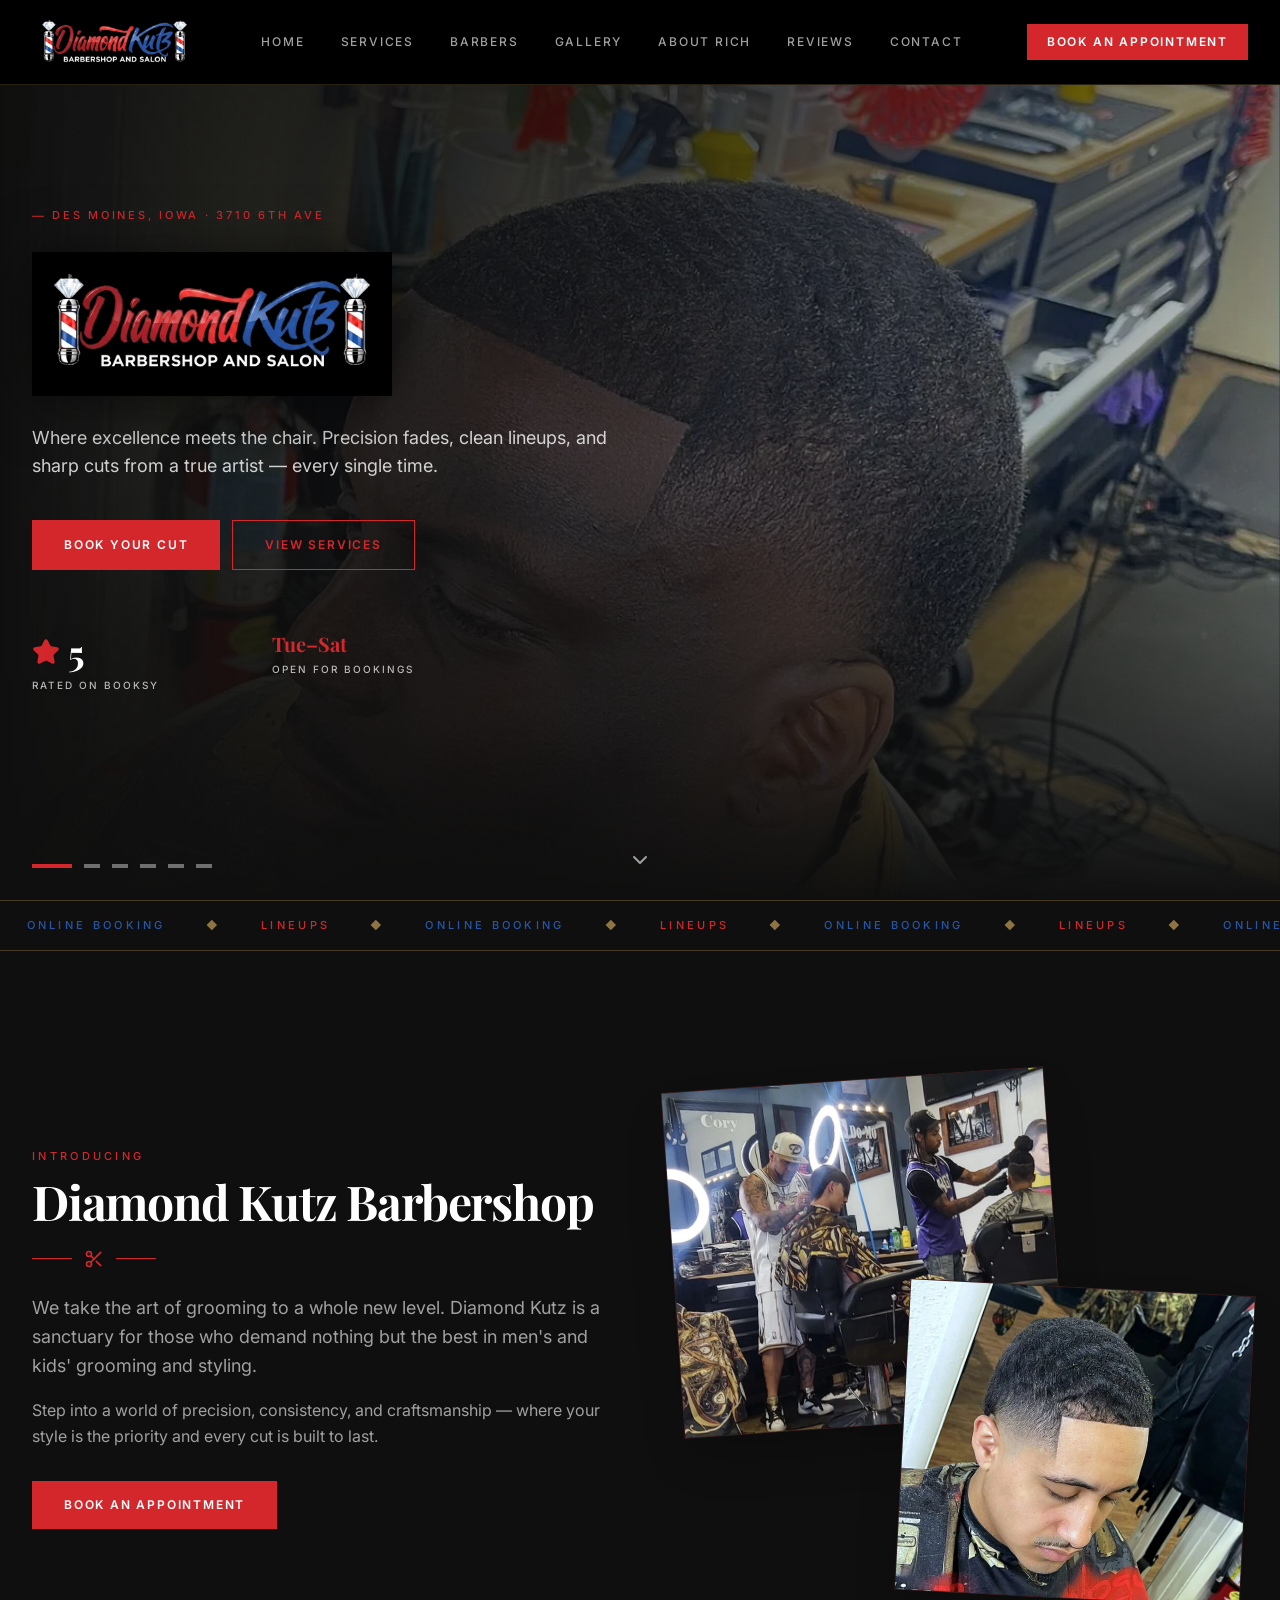
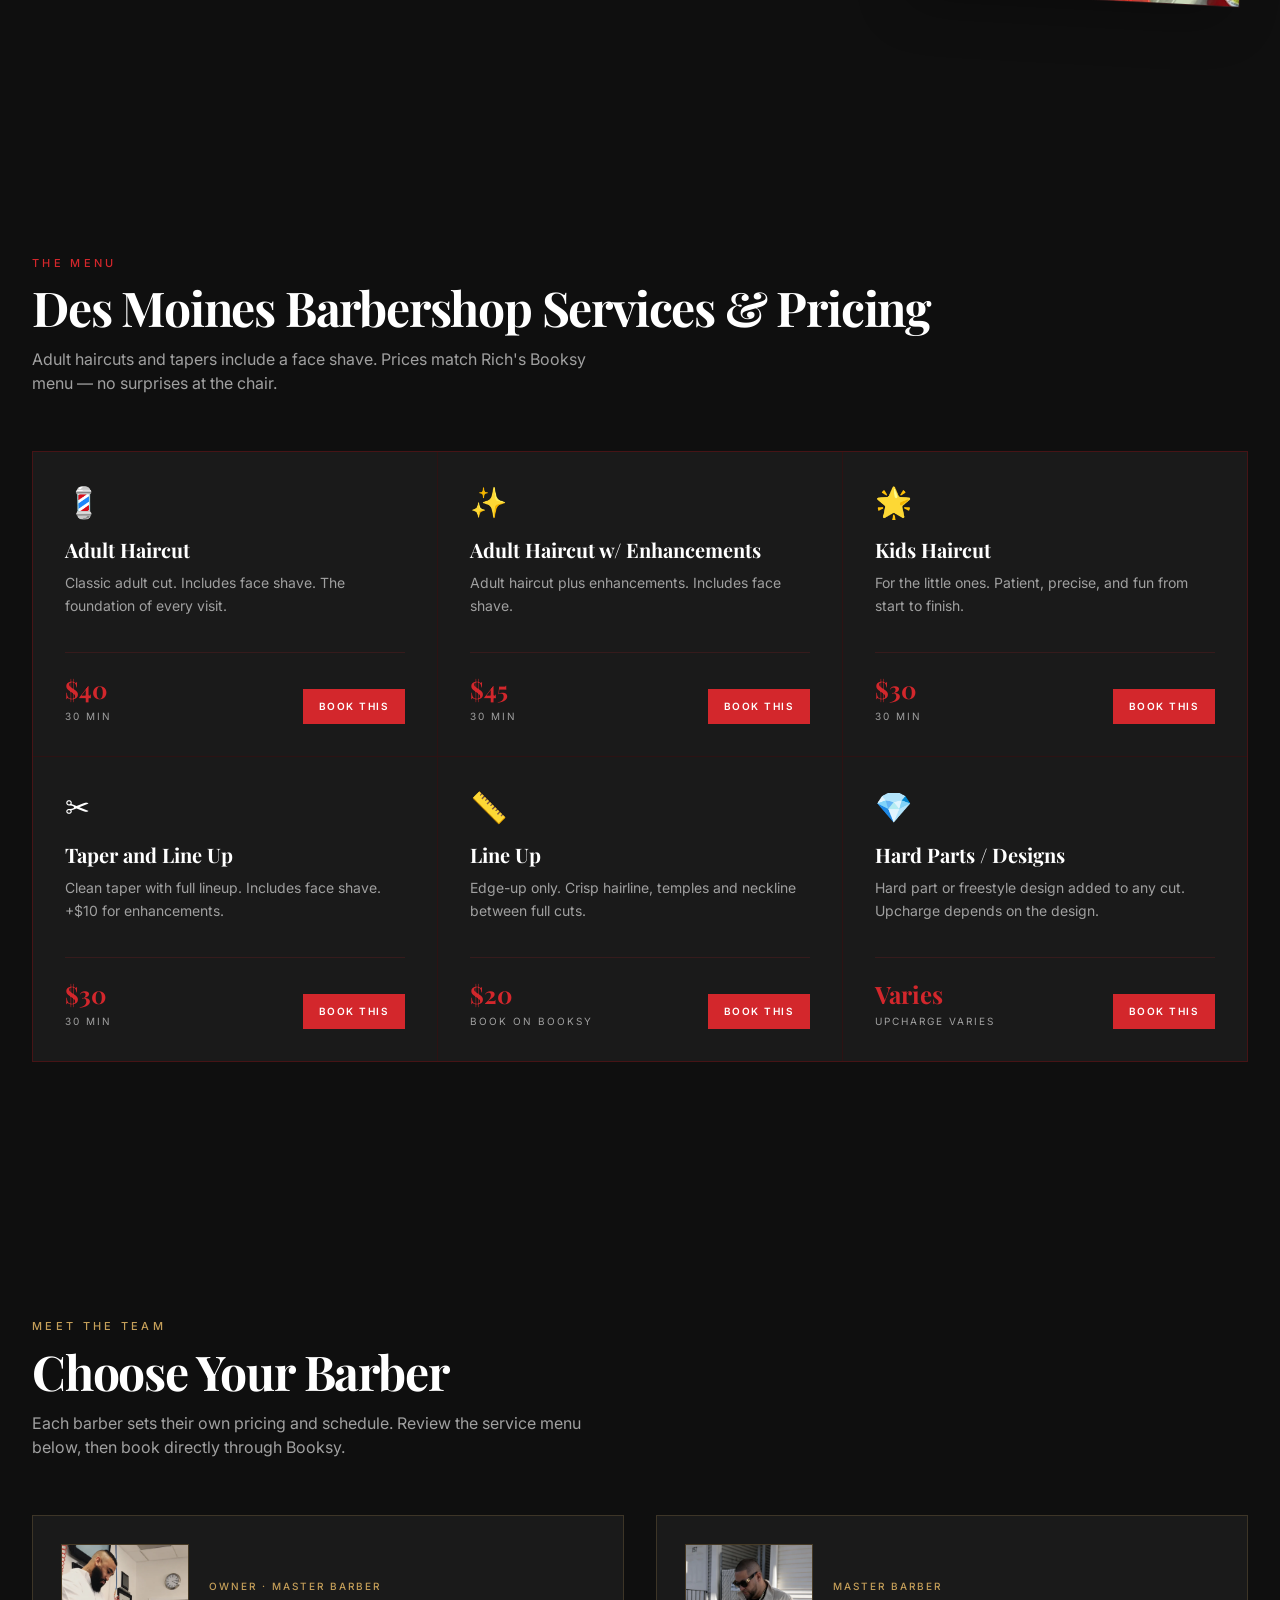
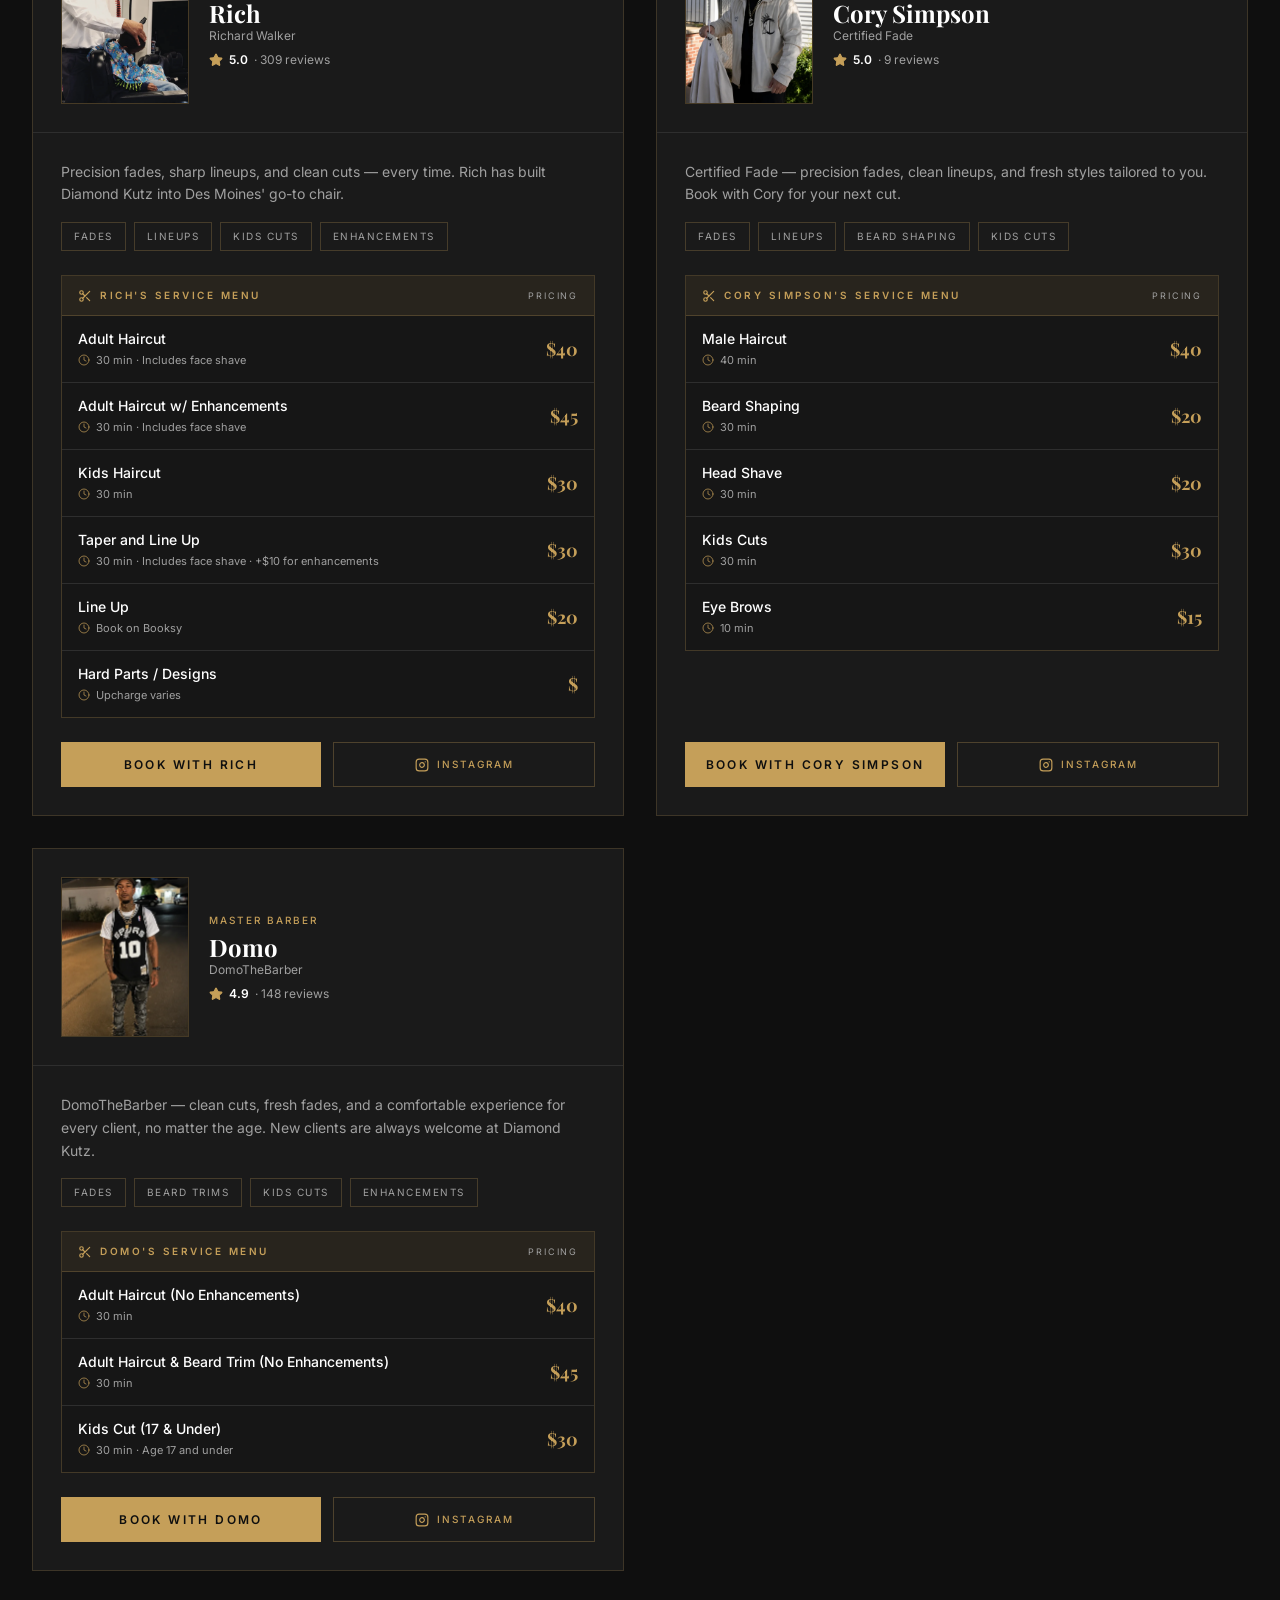
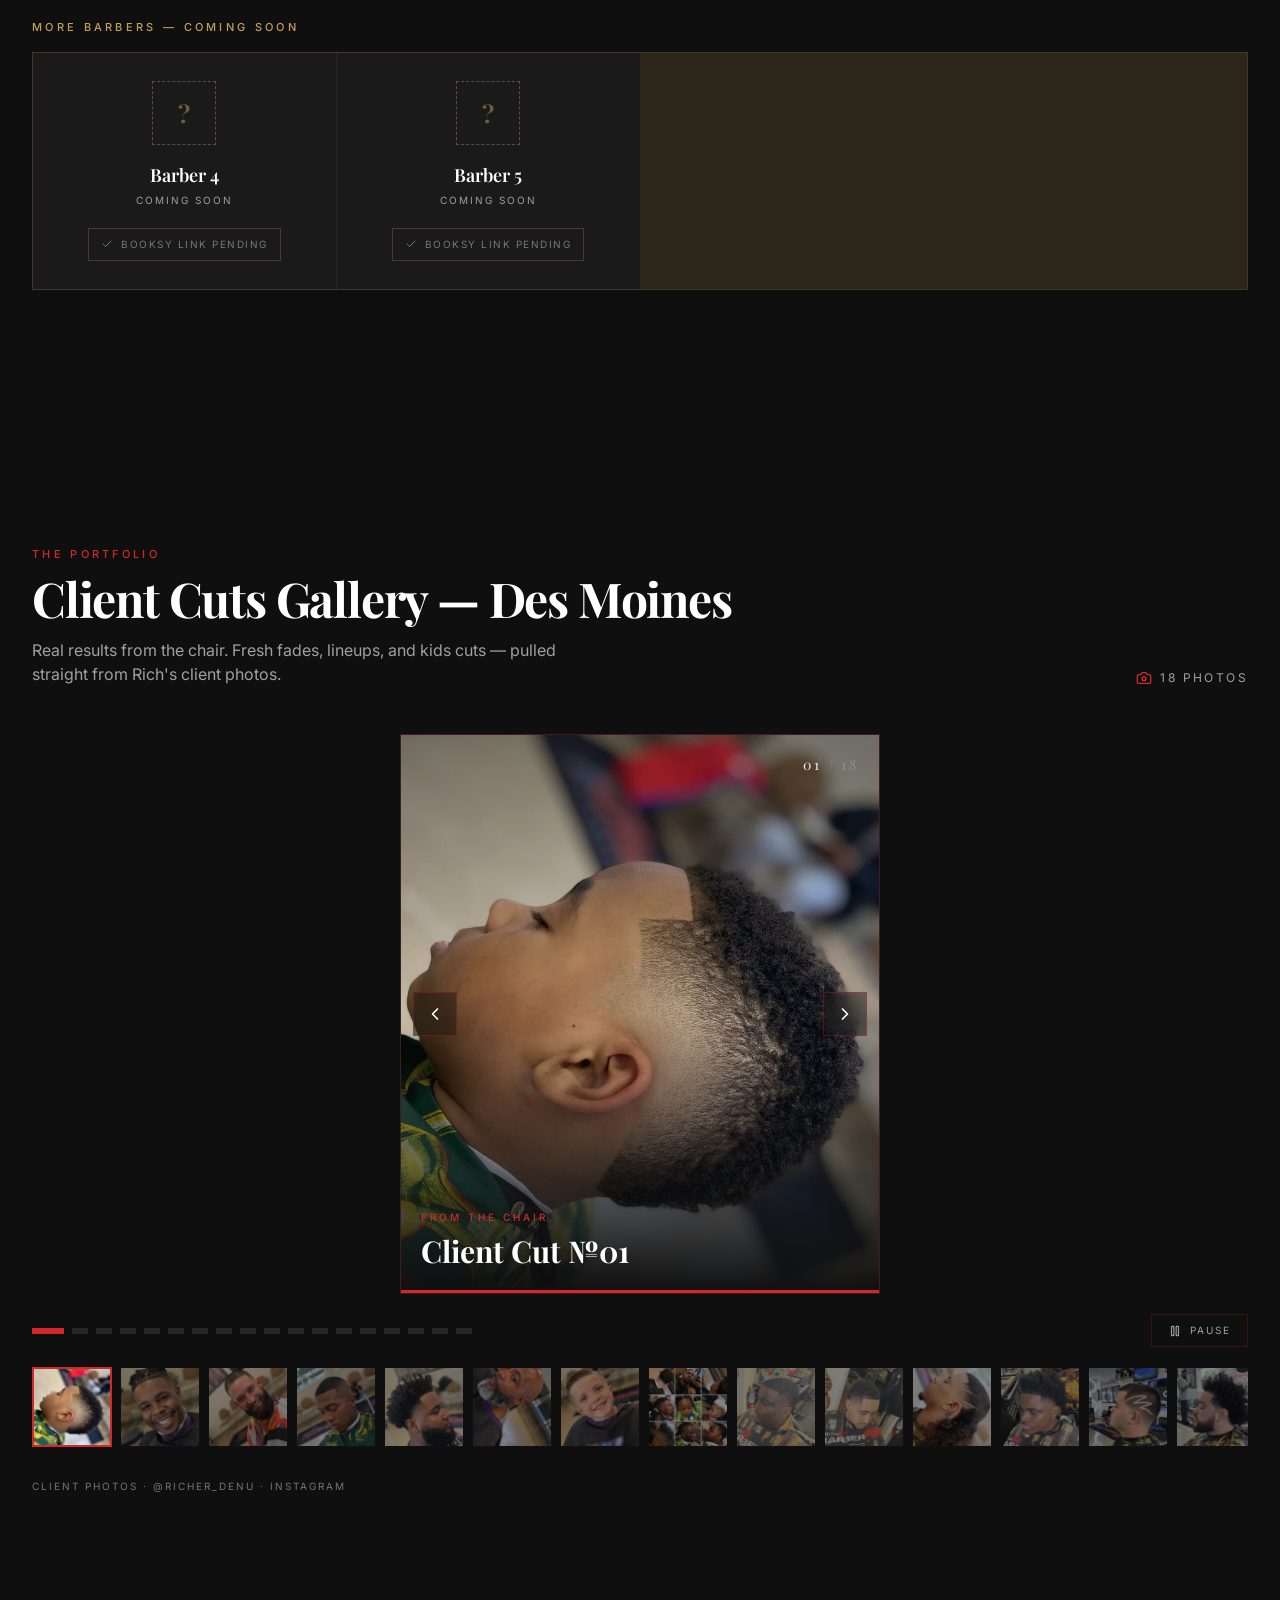
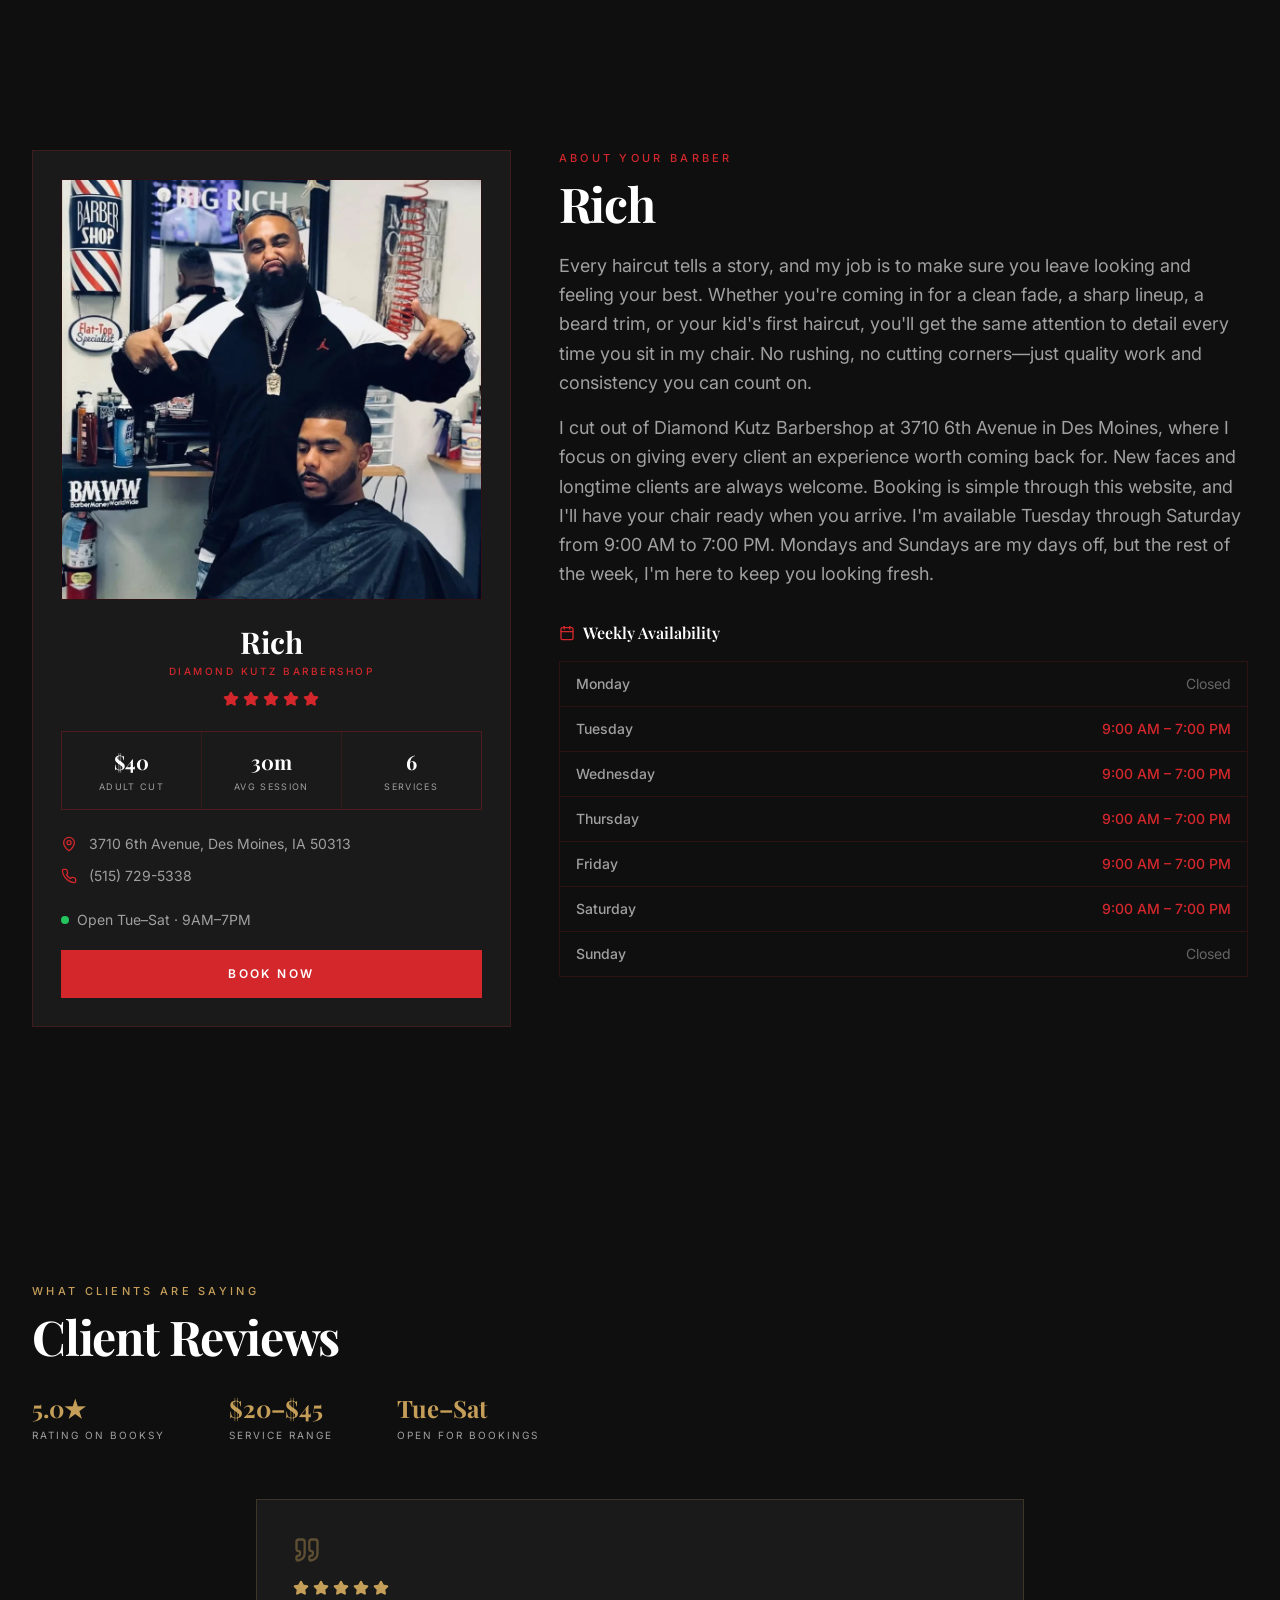
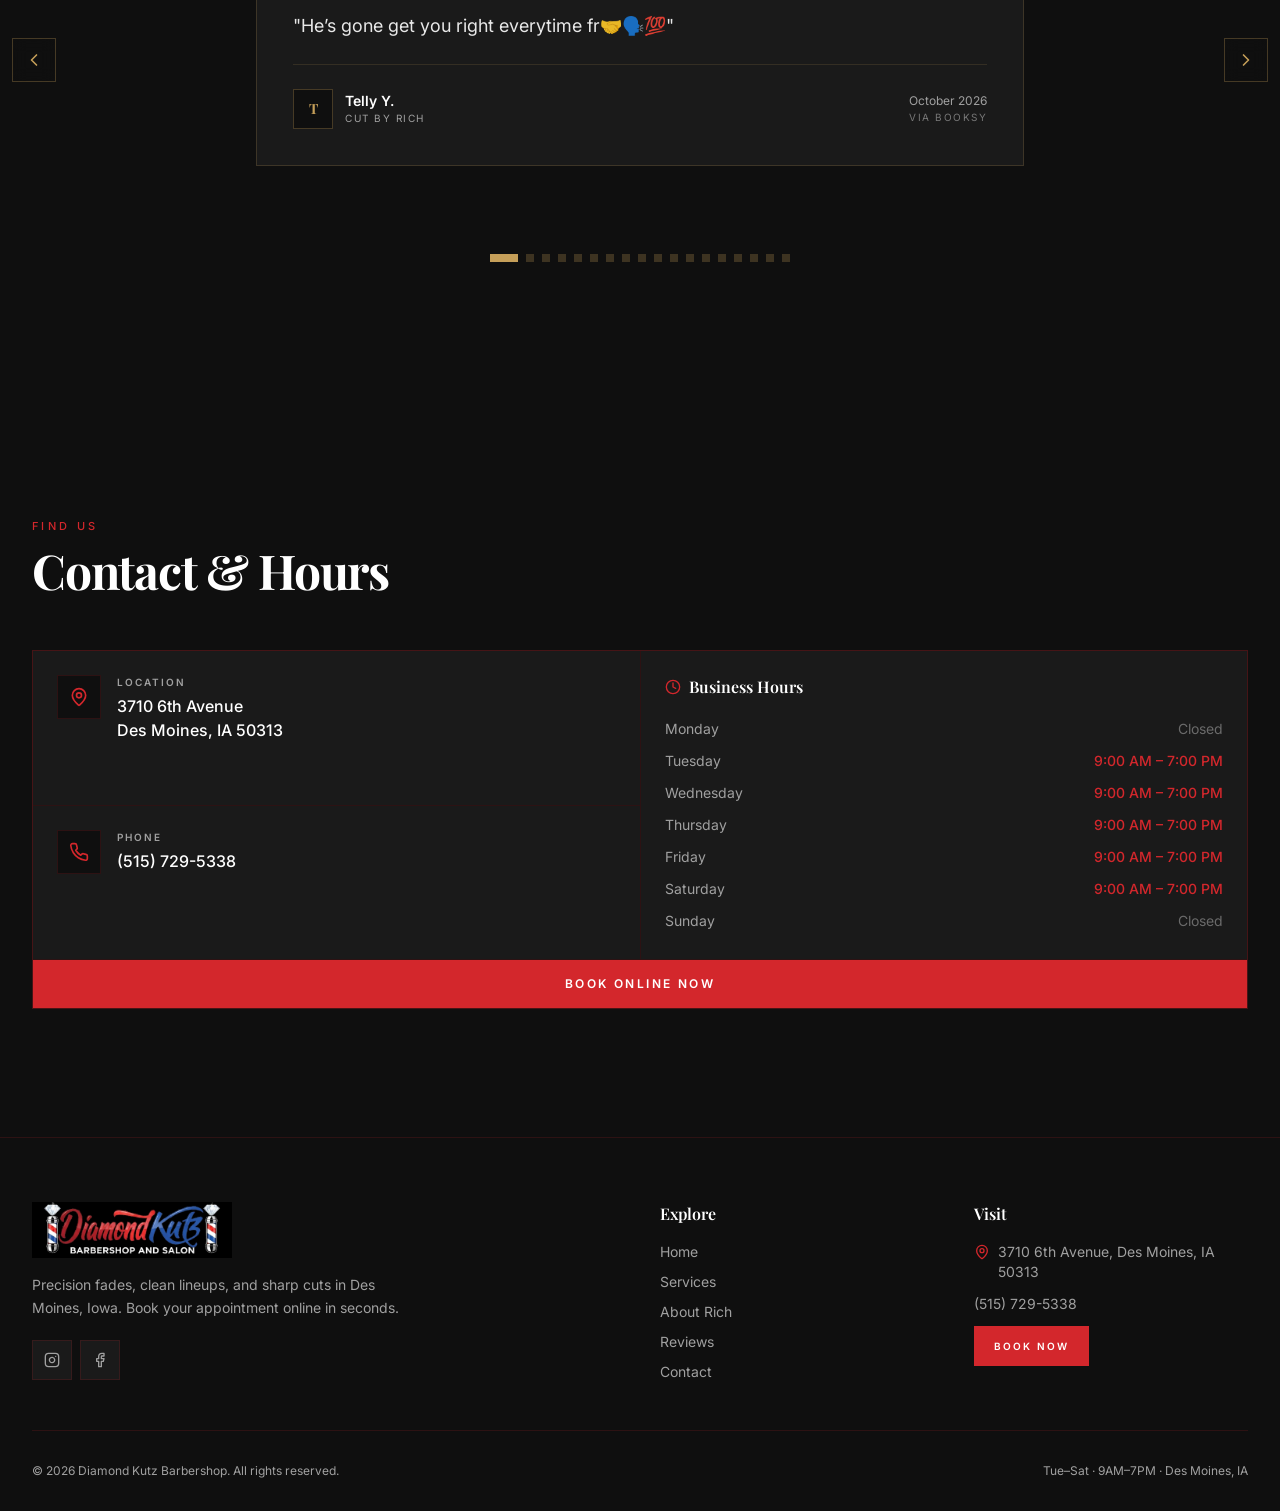
==== commit 0bc00aa5: "Gallery: swap photos 1,5,11,17 for Rich new cuts, add 1 (18 photos)" ====
--- a/index.html
+++ b/index.html
@@ -192,12 +192,12 @@
 <!-- End Google Tag Manager -->
 <script async src="https://www.googletagmanager.com/gtag/js?id=G-LQGSTEJTDZ"></script>
 <script>window.dataLayer = window.dataLayer || [];window.gtag = function(){dataLayer.push(arguments);};gtag('js', new Date());gtag('config', 'G-LQGSTEJTDZ');</script>
-<script src="/assets/site.js" defer></script>
+<script src="/assets/site.js?v=20261104b" defer></script>
 </head>
 <body>
 <!-- Google Tag Manager (noscript) -->
 <noscript><iframe src="https://www.googletagmanager.com/ns.html?id=GTM-NQJWMZGM" height="0" width="0" style="display:none;visibility:hidden"></iframe></noscript>
 <!-- End Google Tag Manager (noscript) -->
-<div id="root"><div class="min-h-screen bg-background"><header data-header class="fixed top-0 left-0 right-0 z-50 transition-all duration-300 bg-black border-b border-gold/20 py-5"><div class="max-w-7xl mx-auto px-5 sm:px-8 flex items-center justify-between"><a href="#home" data-nav class="group"><div class="flex items-center justify-center overflow-hidden h-10 w-[150px] sm:h-11 sm:w-[165px]"><span class="inline-block relative w-full h-full"><img src="/img/diamondkutz-logo-black-barbershop.webp" loading="lazy" class="w-full h-full inset-0 absolute object-cover" alt="Diamond Kutz Barbershop, Des Moines"></span></div></a><nav class="hidden md:flex items-center gap-1"><a href="#home" data-nav class="px-4 py-2 text-xs uppercase tracking-[0.15em] text-muted-foreground hover:text-primary transition-colors font-medium inline-flex items-center justify-center text-center">Home</a><a href="#services" data-nav class="px-4 py-2 text-xs uppercase tracking-[0.15em] text-muted-foreground hover:text-primary transition-colors font-medium inline-flex items-center justify-center text-center">Services</a><a href="#barbers" data-nav class="px-4 py-2 text-xs uppercase tracking-[0.15em] text-muted-foreground hover:text-primary transition-colors font-medium inline-flex items-center justify-center text-center">Barbers</a><a href="#gallery" data-nav class="px-4 py-2 text-xs uppercase tracking-[0.15em] text-muted-foreground hover:text-primary transition-colors font-medium inline-flex items-center justify-center text-center">Gallery</a><a href="#about" data-nav class="px-4 py-2 text-xs uppercase tracking-[0.15em] text-muted-foreground hover:text-primary transition-colors font-medium inline-flex items-center justify-center text-center">About Rich</a><a href="#reviews" data-nav class="px-4 py-2 text-xs uppercase tracking-[0.15em] text-muted-foreground hover:text-primary transition-colors font-medium inline-flex items-center justify-center text-center">Reviews</a><a href="#contact" data-nav class="px-4 py-2 text-xs uppercase tracking-[0.15em] text-muted-foreground hover:text-primary transition-colors font-medium inline-flex items-center justify-center text-center">Contact</a></nav><div class="flex items-center gap-3"><a href="https://booksy.com/en-us/dl/show-business/621339" target="_blank" rel="noopener noreferrer" class="hidden sm:inline-flex items-center gap-2 px-5 py-2.5 bg-primary hover:brightness-110 text-primary-foreground font-semibold text-xs uppercase tracking-[0.15em] transition-all">Book an Appointment</a><button data-menu-toggle aria-label="Open menu" aria-expanded="false" class="md:hidden w-10 h-10 flex items-center justify-center text-foreground"><svg xmlns="http://www.w3.org/2000/svg" width="24" height="24" viewBox="0 0 24 24" fill="none" stroke="currentColor" stroke-width="2" stroke-linecap="round" stroke-linejoin="round" class="lucide lucide-menu w-5 h-5"><line x1="4" x2="20" y1="12" y2="12"></line><line x1="4" x2="20" y1="6" y2="6"></line><line x1="4" x2="20" y1="18" y2="18"></line></svg></button></div></div></header><main><section id="home" class="relative min-h-screen flex flex-col items-stretch md:flex-row md:items-center overflow-hidden bg-background"><div class="relative w-full aspect-[4/5] sm:aspect-[4/3] order-2 md:order-none md:absolute md:inset-0 md:aspect-auto bg-background overflow-hidden" data-hero><div aria-hidden="false" class="absolute inset-0 transition-opacity duration-700 ease-out will-change-[opacity] opacity-100" data-hero-slide="0"><img src="/img/hero-domo-drop-fade-lineup-diamond-kutz.webp" srcset="/img/hero-domo-drop-fade-lineup-diamond-kutz-800.webp 800w, /img/hero-domo-drop-fade-lineup-diamond-kutz.webp 1440w" sizes="100vw" alt="Drop fade with a sharp lineup by Domo at Diamond Kutz Barbershop, Des Moines" loading="eager" decoding="async" class="block w-full h-full object-cover object-[50%_45%] sm:object-[50%_12%]"></div><div aria-hidden="true" class="absolute inset-0 transition-opacity duration-700 ease-out will-change-[opacity] opacity-0" data-hero-slide="1"><img src="/img/hero-domo-sponge-curl-taper-diamond-kutz.webp" srcset="/img/hero-domo-sponge-curl-taper-diamond-kutz-800.webp 800w, /img/hero-domo-sponge-curl-taper-diamond-kutz.webp 1440w" sizes="100vw" alt="Sponge-curl top with a clean taper by Domo at Diamond Kutz Barbershop" loading="eager" decoding="async" class="block w-full h-full object-cover object-[50%_40%] sm:object-[50%_10%]"></div><div aria-hidden="true" class="absolute inset-0 transition-opacity duration-700 ease-out will-change-[opacity] opacity-0" data-hero-slide="2"><img src="/img/hero-domo-taper-side-profile-diamond-kutz.webp" srcset="/img/hero-domo-taper-side-profile-diamond-kutz-800.webp 800w, /img/hero-domo-taper-side-profile-diamond-kutz.webp 1440w" sizes="100vw" alt="Clean taper, side profile, by Domo at Diamond Kutz Barbershop" loading="eager" decoding="async" class="block w-full h-full object-cover object-[50%_40%] sm:object-[50%_15%]"></div><div aria-hidden="true" class="absolute inset-0 transition-opacity duration-700 ease-out will-change-[opacity] opacity-0" data-hero-slide="3"><img src="/img/hero-diamond-kutz-storefront-3710-6th-ave-des-moines.webp" srcset="/img/hero-diamond-kutz-storefront-3710-6th-ave-des-moines-800.webp 800w, /img/hero-diamond-kutz-storefront-3710-6th-ave-des-moines.webp 1440w" sizes="100vw" alt="Diamond Kutz Barbershop at 3710 6th Ave, Des Moines — a client in the chair under the shop sign" loading="eager" decoding="async" class="block w-full h-full object-cover object-[80%_50%] sm:object-[50%_45%]"></div><div aria-hidden="true" class="absolute inset-0 transition-opacity duration-700 ease-out will-change-[opacity] opacity-0" data-hero-slide="4"><img src="/img/hero-diamond-kutz-barbers-at-work-des-moines.webp" srcset="/img/hero-diamond-kutz-barbers-at-work-des-moines-800.webp 800w, /img/hero-diamond-kutz-barbers-at-work-des-moines.webp 1440w" sizes="100vw" alt="The Diamond Kutz barbers at work inside the shop in Des Moines" loading="eager" decoding="async" class="block w-full h-full object-cover object-[70%_50%] sm:object-[50%_40%]"></div><div aria-hidden="true" class="absolute inset-0 transition-opacity duration-700 ease-out will-change-[opacity] opacity-0" data-hero-slide="5"><img src="/img/hero-burst-fade-mullet-beard-diamond-kutz.webp" srcset="/img/hero-burst-fade-mullet-beard-diamond-kutz-800.webp 800w, /img/hero-burst-fade-mullet-beard-diamond-kutz.webp 1440w" sizes="100vw" alt="Burst fade mullet with a full beard at Diamond Kutz Barbershop" loading="eager" decoding="async" class="block w-full h-full object-cover object-[55%_40%] sm:object-[50%_35%]"></div><div class="absolute bottom-4 md:bottom-8 left-5 sm:left-8 z-20 flex items-center gap-3"><button aria-label="View slide 1" class="h-1 transition-all duration-300 w-10 bg-primary" data-hero-dot="0"></button><button aria-label="View slide 2" class="h-1 transition-all duration-300 w-4 bg-white/40 hover:bg-white/70" data-hero-dot="1"></button><button aria-label="View slide 3" class="h-1 transition-all duration-300 w-4 bg-white/40 hover:bg-white/70" data-hero-dot="2"></button><button aria-label="View slide 4" class="h-1 transition-all duration-300 w-4 bg-white/40 hover:bg-white/70" data-hero-dot="3"></button><button aria-label="View slide 5" class="h-1 transition-all duration-300 w-4 bg-white/40 hover:bg-white/70" data-hero-dot="4"></button><button aria-label="View slide 6" class="h-1 transition-all duration-300 w-4 bg-white/40 hover:bg-white/70" data-hero-dot="5"></button></div></div><div class="hidden md:block absolute inset-0 bg-gradient-to-r from-background via-background/70 to-background/10"></div><div class="hidden md:block absolute inset-0 bg-gradient-to-t from-background via-transparent to-background/50"></div><div class="relative z-10 max-w-7xl mx-auto px-5 sm:px-8 w-full pt-28 pb-10 md:pb-28 order-1 md:order-none"><div class="max-w-2xl"><div class="flex items-center gap-2 mb-7 animate-[fadeIn_0.6s_ease-out]"><span class="text-primary text-xs">—</span><span class="text-primary text-[11px] uppercase tracking-[0.25em] font-medium">Des Moines, Iowa · 3710 6th Ave</span></div><div class="drop-shadow-[0_4px_30px_rgba(0,0,0,0.6)]"><div class="flex items-center justify-center overflow-hidden h-28 w-[280px] sm:h-36 sm:w-[360px]"><span class="inline-block relative w-full h-full"><img src="/img/diamondkutz-logo-black-barbershop.webp" loading="lazy" class="w-full h-full inset-0 absolute object-cover" alt="Diamond Kutz Barbershop, Des Moines"></span></div><h1 class="sr-only">Diamond Kutz Barbershop in Des Moines, Iowa</h1></div><p class="mt-7 text-base sm:text-lg text-foreground/80 max-w-xl leading-relaxed">Where excellence meets the chair. Precision fades, clean lineups, and sharp cuts from a true artist — every single time.</p><div class="mt-10 flex flex-col sm:flex-row gap-3"><a href="https://booksy.com/en-us/dl/show-business/621339" target="_blank" rel="noopener noreferrer" class="inline-flex items-center justify-center gap-2 px-8 py-4 bg-primary hover:brightness-110 text-primary-foreground font-semibold text-xs uppercase tracking-[0.15em] transition-all">Book Your Cut</a><a href="#services" data-nav class="inline-flex items-center justify-center px-8 py-4 border border-primary text-primary font-semibold text-xs uppercase tracking-[0.15em] transition-all hover:bg-primary/10">View Services</a></div><div class="mt-10 md:mt-16 grid grid-cols-2 gap-8 max-w-md"><div><div class="flex items-center gap-2"><svg xmlns="http://www.w3.org/2000/svg" width="24" height="24" viewBox="0 0 24 24" fill="none" stroke="currentColor" stroke-width="2" stroke-linecap="round" stroke-linejoin="round" class="lucide lucide-star w-7 h-7 text-primary fill-primary"><path d="M11.525 2.295a.53.53 0 0 1 .95 0l2.31 4.679a2.123 2.123 0 0 0 1.595 1.16l5.166.756a.53.53 0 0 1 .294.904l-3.736 3.638a2.123 2.123 0 0 0-.611 1.878l.882 5.14a.53.53 0 0 1-.771.56l-4.618-2.428a2.122 2.122 0 0 0-1.973 0L6.396 21.01a.53.53 0 0 1-.77-.56l.881-5.139a2.122 2.122 0 0 0-.611-1.879L2.16 9.795a.53.53 0 0 1 .294-.906l5.165-.755a2.122 2.122 0 0 0 1.597-1.16z"></path></svg><span class="font-heading text-foreground text-4xl font-bold leading-none drop-shadow-[0_2px_12px_rgba(0,0,0,0.6)]">5</span></div><div class="mt-2 text-[10px] uppercase tracking-[0.2em] text-foreground/70 font-medium">Rated on Booksy</div></div><div><div class="font-heading text-primary text-xl font-bold leading-none">Tue–Sat</div><div class="mt-2 text-[10px] uppercase tracking-[0.2em] text-foreground/70 font-medium">Open for Bookings</div></div></div></div></div><a href="#services" data-nav aria-label="Scroll to services" class="hidden md:block absolute bottom-7 left-1/2 -translate-x-1/2 z-10 text-foreground/60 hover:text-primary transition-colors"><svg xmlns="http://www.w3.org/2000/svg" width="24" height="24" viewBox="0 0 24 24" fill="none" stroke="currentColor" stroke-width="2" stroke-linecap="round" stroke-linejoin="round" class="lucide lucide-chevron-down w-6 h-6 animate-bounce"><path d="m6 9 6 6 6-6"></path></svg></a></section><div class="border-y border-gold/30 bg-background py-4 overflow-hidden"><div class="flex gap-10 animate-[marquee_28s_linear_infinite] whitespace-nowrap justify-center"><div class="flex gap-10 items-center text-[11px] uppercase tracking-[0.3em] font-medium"><span class="text-primary">Lineups</span><span class="text-gold/70">◆</span><span class="text-accent">Online Booking</span><span class="text-gold/70">◆</span></div><div class="flex gap-10 items-center text-[11px] uppercase tracking-[0.3em] font-medium"><span class="text-primary">Lineups</span><span class="text-gold/70">◆</span><span class="text-accent">Online Booking</span><span class="text-gold/70">◆</span></div><div class="flex gap-10 items-center text-[11px] uppercase tracking-[0.3em] font-medium"><span class="text-primary">Lineups</span><span class="text-gold/70">◆</span><span class="text-accent">Online Booking</span><span class="text-gold/70">◆</span></div><div class="flex gap-10 items-center text-[11px] uppercase tracking-[0.3em] font-medium"><span class="text-primary">Lineups</span><span class="text-gold/70">◆</span><span class="text-accent">Online Booking</span><span class="text-gold/70">◆</span></div><div class="flex gap-10 items-center text-[11px] uppercase tracking-[0.3em] font-medium"><span class="text-primary">Lineups</span><span class="text-gold/70">◆</span><span class="text-accent">Online Booking</span><span class="text-gold/70">◆</span></div><div class="flex gap-10 items-center text-[11px] uppercase tracking-[0.3em] font-medium"><span class="text-primary">Lineups</span><span class="text-gold/70">◆</span><span class="text-accent">Online Booking</span><span class="text-gold/70">◆</span></div></div></div><section class="relative bg-background py-24 sm:py-32 overflow-hidden"><div class="max-w-7xl mx-auto px-5 sm:px-8"><div class="grid lg:grid-cols-2 gap-16 items-center"><div><div class="text-primary text-[11px] uppercase tracking-[0.3em] font-medium mb-3">Introducing</div><h2 class="font-heading text-4xl sm:text-5xl font-bold text-foreground tracking-tight mb-6">Diamond Kutz Barbershop</h2><div class="flex items-center gap-3 mb-6"><span class="h-px w-10 bg-primary"></span><svg xmlns="http://www.w3.org/2000/svg" width="24" height="24" viewBox="0 0 24 24" fill="none" stroke="currentColor" stroke-width="2" stroke-linecap="round" stroke-linejoin="round" class="lucide lucide-scissors w-5 h-5 text-primary"><circle cx="6" cy="6" r="3"></circle><path d="M8.12 8.12 12 12"></path><path d="M20 4 8.12 15.88"></path><circle cx="6" cy="18" r="3"></circle><path d="M14.8 14.8 20 20"></path></svg><span class="h-px w-10 bg-primary"></span></div><p class="text-muted-foreground text-lg leading-relaxed mb-4">We take the art of grooming to a whole new level. Diamond Kutz is a sanctuary for those who demand nothing but the best in men's and kids' grooming and styling.</p><p class="text-muted-foreground leading-relaxed mb-8">Step into a world of precision, consistency, and craftsmanship — where your style is the priority and every cut is built to last.</p><a href="https://booksy.com/en-us/dl/show-business/621339" target="_blank" rel="noopener noreferrer" class="inline-flex items-center px-8 py-4 bg-primary hover:brightness-110 text-primary-foreground font-semibold text-xs uppercase tracking-[0.15em] transition-all">Book an Appointment</a></div><div class="relative h-[420px] sm:h-[520px]"><img src="/img/diamond-kutz-inside-shop-des-moines.webp" alt="Premium barbershop interior at Diamond Kutz in Des Moines" loading="eager" decoding="async" class="absolute top-0 left-0 w-2/3 h-2/3 block object-cover object-center bg-card -rotate-[4deg] shadow-2xl border border-primary/15"><img src="/img/domo-low-taper-lineup-diamond-kutz-v2.webp" alt="Low taper with a clean lineup by Domo at Diamond Kutz Barbershop" loading="eager" decoding="async" class="absolute bottom-0 right-0 w-3/5 h-3/5 block object-cover object-[50%_35%] bg-card rotate-[3deg] shadow-2xl border border-primary/15 z-10"></div></div></div></section><section id="services" class="relative py-24 sm:py-32 bg-background"><div class="max-w-7xl mx-auto px-5 sm:px-8"><div class="mb-14"><div class="text-primary text-[11px] uppercase tracking-[0.3em] font-medium mb-3">The Menu</div><h2 class="font-heading text-4xl sm:text-5xl font-bold text-foreground tracking-tight">Des Moines Barbershop Services &amp; Pricing</h2><p class="mt-4 text-muted-foreground max-w-xl">Adult haircuts and tapers include a face shave. Prices match Rich's Booksy menu — no surprises at the chair.</p></div><div class="grid sm:grid-cols-2 lg:grid-cols-3 gap-px bg-primary/15 border border-primary/15"><div class="group bg-card p-8 transition-colors hover:bg-secondary"><div class="flex items-start justify-between mb-4"><span class="text-3xl">💈</span></div><h3 class="text-foreground font-heading font-bold text-xl mb-2">Adult Haircut</h3><p class="text-muted-foreground text-sm leading-relaxed mb-6 min-h-[56px]">Classic adult cut. Includes face shave. The foundation of every visit.</p><div class="flex items-end justify-between pt-5 border-t border-primary/15"><div><div class="text-2xl font-bold text-primary font-heading">$40</div><div class="text-[10px] uppercase tracking-[0.2em] text-muted-foreground mt-1">30 min</div></div><a href="https://booksy.com/en-us/dl/show-business/621339" target="_blank" rel="noopener noreferrer" class="px-4 py-2.5 bg-primary hover:brightness-110 text-primary-foreground text-[10px] uppercase tracking-[0.15em] font-semibold transition-all inline-flex items-center justify-center text-center">Book This</a></div></div><div class="group bg-card p-8 transition-colors hover:bg-secondary"><div class="flex items-start justify-between mb-4"><span class="text-3xl">✨</span></div><h3 class="text-foreground font-heading font-bold text-xl mb-2">Adult Haircut w/ Enhancements</h3><p class="text-muted-foreground text-sm leading-relaxed mb-6 min-h-[56px]">Adult haircut plus enhancements. Includes face shave.</p><div class="flex items-end justify-between pt-5 border-t border-primary/15"><div><div class="text-2xl font-bold text-primary font-heading">$45</div><div class="text-[10px] uppercase tracking-[0.2em] text-muted-foreground mt-1">30 min</div></div><a href="https://booksy.com/en-us/dl/show-business/621339" target="_blank" rel="noopener noreferrer" class="px-4 py-2.5 bg-primary hover:brightness-110 text-primary-foreground text-[10px] uppercase tracking-[0.15em] font-semibold transition-all inline-flex items-center justify-center text-center">Book This</a></div></div><div class="group bg-card p-8 transition-colors hover:bg-secondary"><div class="flex items-start justify-between mb-4"><span class="text-3xl">🌟</span></div><h3 class="text-foreground font-heading font-bold text-xl mb-2">Kids Haircut</h3><p class="text-muted-foreground text-sm leading-relaxed mb-6 min-h-[56px]">For the little ones. Patient, precise, and fun from start to finish.</p><div class="flex items-end justify-between pt-5 border-t border-primary/15"><div><div class="text-2xl font-bold text-primary font-heading">$30</div><div class="text-[10px] uppercase tracking-[0.2em] text-muted-foreground mt-1">30 min</div></div><a href="https://booksy.com/en-us/dl/show-business/621339" target="_blank" rel="noopener noreferrer" class="px-4 py-2.5 bg-primary hover:brightness-110 text-primary-foreground text-[10px] uppercase tracking-[0.15em] font-semibold transition-all inline-flex items-center justify-center text-center">Book This</a></div></div><div class="group bg-card p-8 transition-colors hover:bg-secondary"><div class="flex items-start justify-between mb-4"><span class="text-3xl">✂️</span></div><h3 class="text-foreground font-heading font-bold text-xl mb-2">Taper and Line Up</h3><p class="text-muted-foreground text-sm leading-relaxed mb-6 min-h-[56px]">Clean taper with full lineup. Includes face shave. +$10 for enhancements.</p><div class="flex items-end justify-between pt-5 border-t border-primary/15"><div><div class="text-2xl font-bold text-primary font-heading">$30</div><div class="text-[10px] uppercase tracking-[0.2em] text-muted-foreground mt-1">30 min</div></div><a href="https://booksy.com/en-us/dl/show-business/621339" target="_blank" rel="noopener noreferrer" class="px-4 py-2.5 bg-primary hover:brightness-110 text-primary-foreground text-[10px] uppercase tracking-[0.15em] font-semibold transition-all inline-flex items-center justify-center text-center">Book This</a></div></div><div class="group bg-card p-8 transition-colors hover:bg-secondary"><div class="flex items-start justify-between mb-4"><span class="text-3xl">📏</span></div><h3 class="text-foreground font-heading font-bold text-xl mb-2">Line Up</h3><p class="text-muted-foreground text-sm leading-relaxed mb-6 min-h-[56px]">Edge-up only. Crisp hairline, temples and neckline between full cuts.</p><div class="flex items-end justify-between pt-5 border-t border-primary/15"><div><div class="text-2xl font-bold text-primary font-heading">$20</div><div class="text-[10px] uppercase tracking-[0.2em] text-muted-foreground mt-1">Book on Booksy</div></div><a href="https://booksy.com/en-us/dl/show-business/621339" target="_blank" rel="noopener noreferrer" class="px-4 py-2.5 bg-primary hover:brightness-110 text-primary-foreground text-[10px] uppercase tracking-[0.15em] font-semibold transition-all inline-flex items-center justify-center text-center">Book This</a></div></div><div class="group bg-card p-8 transition-colors hover:bg-secondary"><div class="flex items-start justify-between mb-4"><span class="text-3xl">💎</span></div><h3 class="text-foreground font-heading font-bold text-xl mb-2">Hard Parts / Designs</h3><p class="text-muted-foreground text-sm leading-relaxed mb-6 min-h-[56px]">Hard part or freestyle design added to any cut. Upcharge depends on the design.</p><div class="flex items-end justify-between pt-5 border-t border-primary/15"><div><div class="text-2xl font-bold text-primary font-heading">Varies</div><div class="text-[10px] uppercase tracking-[0.2em] text-muted-foreground mt-1">Upcharge varies</div></div><a href="https://booksy.com/en-us/dl/show-business/621339" target="_blank" rel="noopener noreferrer" class="px-4 py-2.5 bg-primary hover:brightness-110 text-primary-foreground text-[10px] uppercase tracking-[0.15em] font-semibold transition-all inline-flex items-center justify-center text-center">Book This</a></div></div></div></div></section><section id="barbers" class="relative py-24 sm:py-32 bg-background"><div class="max-w-7xl mx-auto px-5 sm:px-8"><div class="mb-14"><div class="text-gold text-[11px] uppercase tracking-[0.3em] font-medium mb-3">Meet the Team</div><h2 class="font-heading text-4xl sm:text-5xl font-bold text-foreground tracking-tight">Choose Your Barber</h2><p class="mt-4 text-muted-foreground max-w-xl">Each barber sets their own pricing and schedule. Review the service menu below, then book directly through Booksy.</p></div><div class="grid lg:grid-cols-2 gap-8"><div class="bg-card border border-gold/20 flex flex-col"><div class="p-6 sm:p-7 flex items-center gap-5 border-b border-border"><button data-lightbox="/img/91513c15-b816-43aa-9afa-d3c326aeceb6.webp" data-lb-name="Rich" data-lb-sub="Richard Walker" aria-label="View photo of Rich" class="w-28 h-36 sm:w-32 sm:h-40 flex-shrink-0 bg-background border border-gold/30 overflow-hidden flex items-center justify-center group relative disabled:cursor-default"><span class="inline-block relative w-full h-full"><img src="/img/91513c15-b816-43aa-9afa-d3c326aeceb6.webp" loading="lazy" class="w-full h-full inset-0 absolute object-cover" alt="Rich — Owner · Master Barber at Diamond Kutz Barbershop Des Moines" style="object-position:50% 30%"></span><span class="absolute inset-0 bg-black/0 group-hover:bg-black/30 transition-colors flex items-center justify-center"><svg xmlns="http://www.w3.org/2000/svg" width="24" height="24" viewBox="0 0 24 24" fill="none" stroke="currentColor" stroke-width="2" stroke-linecap="round" stroke-linejoin="round" class="lucide lucide-maximize2 w-5 h-5 text-white opacity-0 group-hover:opacity-100 transition-opacity"><polyline points="15 3 21 3 21 9"></polyline><polyline points="9 21 3 21 3 15"></polyline><line x1="21" x2="14" y1="3" y2="10"></line><line x1="3" x2="10" y1="21" y2="14"></line></svg></span></button><div class="flex-1 min-w-0"><div class="text-[10px] uppercase tracking-[0.2em] text-gold font-medium mb-1">Owner · Master Barber</div><div class="font-heading text-foreground text-2xl font-bold leading-tight">Rich</div><div class="text-muted-foreground text-xs mb-2">Richard Walker</div><div class="flex items-center gap-1.5"><svg xmlns="http://www.w3.org/2000/svg" width="24" height="24" viewBox="0 0 24 24" fill="none" stroke="currentColor" stroke-width="2" stroke-linecap="round" stroke-linejoin="round" class="lucide lucide-star w-3.5 h-3.5 text-gold fill-gold"><path d="M11.525 2.295a.53.53 0 0 1 .95 0l2.31 4.679a2.123 2.123 0 0 0 1.595 1.16l5.166.756a.53.53 0 0 1 .294.904l-3.736 3.638a2.123 2.123 0 0 0-.611 1.878l.882 5.14a.53.53 0 0 1-.771.56l-4.618-2.428a2.122 2.122 0 0 0-1.973 0L6.396 21.01a.53.53 0 0 1-.77-.56l.881-5.139a2.122 2.122 0 0 0-.611-1.879L2.16 9.795a.53.53 0 0 1 .294-.906l5.165-.755a2.122 2.122 0 0 0 1.597-1.16z"></path></svg><span class="text-foreground text-xs font-semibold">5.0</span><span class="text-muted-foreground text-xs">· 309 reviews</span></div></div></div><div class="p-6 sm:p-7 flex flex-col flex-1"><p class="text-muted-foreground text-sm leading-relaxed mb-4">Precision fades, sharp lineups, and clean cuts — every time. Rich has built Diamond Kutz into Des Moines' go-to chair.</p><div class="flex flex-wrap gap-2 mb-6"><span class="px-3 py-1.5 border border-gold/25 text-[10px] uppercase tracking-[0.15em] text-muted-foreground">Fades</span><span class="px-3 py-1.5 border border-gold/25 text-[10px] uppercase tracking-[0.15em] text-muted-foreground">Lineups</span><span class="px-3 py-1.5 border border-gold/25 text-[10px] uppercase tracking-[0.15em] text-muted-foreground">Kids Cuts</span><span class="px-3 py-1.5 border border-gold/25 text-[10px] uppercase tracking-[0.15em] text-muted-foreground">Enhancements</span></div><div class="flex-1"><div class="border border-gold/25 bg-background/40"><div class="flex items-center justify-between gap-2 px-4 py-3 bg-gold/10 border-b border-gold/25"><div class="flex items-center gap-2"><svg xmlns="http://www.w3.org/2000/svg" width="24" height="24" viewBox="0 0 24 24" fill="none" stroke="currentColor" stroke-width="2" stroke-linecap="round" stroke-linejoin="round" class="lucide lucide-scissors w-3.5 h-3.5 text-gold"><circle cx="6" cy="6" r="3"></circle><path d="M8.12 8.12 12 12"></path><path d="M20 4 8.12 15.88"></path><circle cx="6" cy="18" r="3"></circle><path d="M14.8 14.8 20 20"></path></svg><span class="text-[10px] uppercase tracking-[0.25em] text-gold font-semibold">Rich's Service Menu</span></div><span class="text-[9px] uppercase tracking-[0.2em] text-muted-foreground">Pricing</span></div><div class="divide-y divide-border"><div class="flex items-center justify-between gap-4 px-4 py-3.5 hover:bg-gold/5 transition-colors"><div class="min-w-0"><div class="text-foreground text-sm font-medium leading-tight">Adult Haircut</div><div class="flex items-center gap-1.5 mt-1 text-muted-foreground text-[11px]"><svg xmlns="http://www.w3.org/2000/svg" width="24" height="24" viewBox="0 0 24 24" fill="none" stroke="currentColor" stroke-width="2" stroke-linecap="round" stroke-linejoin="round" class="lucide lucide-clock w-3 h-3 text-gold/70"><circle cx="12" cy="12" r="10"></circle><polyline points="12 6 12 12 16 14"></polyline></svg>30 min · Includes face shave</div></div><div class="flex items-baseline gap-0.5 flex-shrink-0"><span class="text-gold font-heading text-lg font-bold">$40</span></div></div><div class="flex items-center justify-between gap-4 px-4 py-3.5 hover:bg-gold/5 transition-colors"><div class="min-w-0"><div class="text-foreground text-sm font-medium leading-tight">Adult Haircut w/ Enhancements</div><div class="flex items-center gap-1.5 mt-1 text-muted-foreground text-[11px]"><svg xmlns="http://www.w3.org/2000/svg" width="24" height="24" viewBox="0 0 24 24" fill="none" stroke="currentColor" stroke-width="2" stroke-linecap="round" stroke-linejoin="round" class="lucide lucide-clock w-3 h-3 text-gold/70"><circle cx="12" cy="12" r="10"></circle><polyline points="12 6 12 12 16 14"></polyline></svg>30 min · Includes face shave</div></div><div class="flex items-baseline gap-0.5 flex-shrink-0"><span class="text-gold font-heading text-lg font-bold">$45</span></div></div><div class="flex items-center justify-between gap-4 px-4 py-3.5 hover:bg-gold/5 transition-colors"><div class="min-w-0"><div class="text-foreground text-sm font-medium leading-tight">Kids Haircut</div><div class="flex items-center gap-1.5 mt-1 text-muted-foreground text-[11px]"><svg xmlns="http://www.w3.org/2000/svg" width="24" height="24" viewBox="0 0 24 24" fill="none" stroke="currentColor" stroke-width="2" stroke-linecap="round" stroke-linejoin="round" class="lucide lucide-clock w-3 h-3 text-gold/70"><circle cx="12" cy="12" r="10"></circle><polyline points="12 6 12 12 16 14"></polyline></svg>30 min</div></div><div class="flex items-baseline gap-0.5 flex-shrink-0"><span class="text-gold font-heading text-lg font-bold">$30</span></div></div><div class="flex items-center justify-between gap-4 px-4 py-3.5 hover:bg-gold/5 transition-colors"><div class="min-w-0"><div class="text-foreground text-sm font-medium leading-tight">Taper and Line Up</div><div class="flex items-center gap-1.5 mt-1 text-muted-foreground text-[11px]"><svg xmlns="http://www.w3.org/2000/svg" width="24" height="24" viewBox="0 0 24 24" fill="none" stroke="currentColor" stroke-width="2" stroke-linecap="round" stroke-linejoin="round" class="lucide lucide-clock w-3 h-3 text-gold/70"><circle cx="12" cy="12" r="10"></circle><polyline points="12 6 12 12 16 14"></polyline></svg>30 min · Includes face shave · +$10 for enhancements</div></div><div class="flex items-baseline gap-0.5 flex-shrink-0"><span class="text-gold font-heading text-lg font-bold">$30</span></div></div><div class="flex items-center justify-between gap-4 px-4 py-3.5 hover:bg-gold/5 transition-colors"><div class="min-w-0"><div class="text-foreground text-sm font-medium leading-tight">Line Up</div><div class="flex items-center gap-1.5 mt-1 text-muted-foreground text-[11px]"><svg xmlns="http://www.w3.org/2000/svg" width="24" height="24" viewBox="0 0 24 24" fill="none" stroke="currentColor" stroke-width="2" stroke-linecap="round" stroke-linejoin="round" class="lucide lucide-clock w-3 h-3 text-gold/70"><circle cx="12" cy="12" r="10"></circle><polyline points="12 6 12 12 16 14"></polyline></svg>Book on Booksy</div></div><div class="flex items-baseline gap-0.5 flex-shrink-0"><span class="text-gold font-heading text-lg font-bold">$20</span></div></div><div class="flex items-center justify-between gap-4 px-4 py-3.5 hover:bg-gold/5 transition-colors"><div class="min-w-0"><div class="text-foreground text-sm font-medium leading-tight">Hard Parts / Designs</div><div class="flex items-center gap-1.5 mt-1 text-muted-foreground text-[11px]"><svg xmlns="http://www.w3.org/2000/svg" width="24" height="24" viewBox="0 0 24 24" fill="none" stroke="currentColor" stroke-width="2" stroke-linecap="round" stroke-linejoin="round" class="lucide lucide-clock w-3 h-3 text-gold/70"><circle cx="12" cy="12" r="10"></circle><polyline points="12 6 12 12 16 14"></polyline></svg>Upcharge varies</div></div><div class="flex items-baseline gap-0.5 flex-shrink-0"><span class="text-gold font-heading text-lg font-bold">$</span></div></div></div></div></div><div class="mt-6 flex flex-col sm:flex-row gap-3"><a href="https://booksy.com/en-us/dl/show-business/621339" target="_blank" rel="noopener noreferrer" class="flex-1 py-3.5 bg-gold hover:brightness-110 text-background font-semibold text-xs uppercase tracking-[0.2em] transition-all inline-flex items-center justify-center text-center">Book with Rich</a><a href="https://www.instagram.com/richer_denu" target="_blank" rel="noopener noreferrer" class="flex-1 inline-flex items-center justify-center gap-2 py-3.5 border border-gold/30 text-gold text-[10px] uppercase tracking-[0.2em] font-medium hover:bg-gold/10 transition-all"><svg xmlns="http://www.w3.org/2000/svg" width="24" height="24" viewBox="0 0 24 24" fill="none" stroke="currentColor" stroke-width="2" stroke-linecap="round" stroke-linejoin="round" class="lucide lucide-instagram w-3.5 h-3.5"><rect width="20" height="20" x="2" y="2" rx="5" ry="5"></rect><path d="M16 11.37A4 4 0 1 1 12.63 8 4 4 0 0 1 16 11.37z"></path><line x1="17.5" x2="17.51" y1="6.5" y2="6.5"></line></svg>Instagram</a></div></div></div><div class="bg-card border border-gold/20 flex flex-col"><div class="p-6 sm:p-7 flex items-center gap-5 border-b border-border"><button data-lightbox="/img/4854f054-1fe9-44c5-8721-16c9c8600fe2.webp" data-lb-name="Cory Simpson" data-lb-sub="Certified Fade" aria-label="View photo of Cory Simpson" class="w-28 h-36 sm:w-32 sm:h-40 flex-shrink-0 bg-background border border-gold/30 overflow-hidden flex items-center justify-center group relative disabled:cursor-default"><span class="inline-block relative w-full h-full"><img src="/img/4854f054-1fe9-44c5-8721-16c9c8600fe2.webp" loading="lazy" class="w-full h-full inset-0 absolute object-cover" alt="Cory Simpson — Master Barber at Diamond Kutz Barbershop Des Moines" style="object-position:50% 30%"></span><span class="absolute inset-0 bg-black/0 group-hover:bg-black/30 transition-colors flex items-center justify-center"><svg xmlns="http://www.w3.org/2000/svg" width="24" height="24" viewBox="0 0 24 24" fill="none" stroke="currentColor" stroke-width="2" stroke-linecap="round" stroke-linejoin="round" class="lucide lucide-maximize2 w-5 h-5 text-white opacity-0 group-hover:opacity-100 transition-opacity"><polyline points="15 3 21 3 21 9"></polyline><polyline points="9 21 3 21 3 15"></polyline><line x1="21" x2="14" y1="3" y2="10"></line><line x1="3" x2="10" y1="21" y2="14"></line></svg></span></button><div class="flex-1 min-w-0"><div class="text-[10px] uppercase tracking-[0.2em] text-gold font-medium mb-1">Master Barber</div><div class="font-heading text-foreground text-2xl font-bold leading-tight">Cory Simpson</div><div class="text-muted-foreground text-xs mb-2">Certified Fade</div><div class="flex items-center gap-1.5"><svg xmlns="http://www.w3.org/2000/svg" width="24" height="24" viewBox="0 0 24 24" fill="none" stroke="currentColor" stroke-width="2" stroke-linecap="round" stroke-linejoin="round" class="lucide lucide-star w-3.5 h-3.5 text-gold fill-gold"><path d="M11.525 2.295a.53.53 0 0 1 .95 0l2.31 4.679a2.123 2.123 0 0 0 1.595 1.16l5.166.756a.53.53 0 0 1 .294.904l-3.736 3.638a2.123 2.123 0 0 0-.611 1.878l.882 5.14a.53.53 0 0 1-.771.56l-4.618-2.428a2.122 2.122 0 0 0-1.973 0L6.396 21.01a.53.53 0 0 1-.77-.56l.881-5.139a2.122 2.122 0 0 0-.611-1.879L2.16 9.795a.53.53 0 0 1 .294-.906l5.165-.755a2.122 2.122 0 0 0 1.597-1.16z"></path></svg><span class="text-foreground text-xs font-semibold">5.0</span><span class="text-muted-foreground text-xs">· 9 reviews</span></div></div></div><div class="p-6 sm:p-7 flex flex-col flex-1"><p class="text-muted-foreground text-sm leading-relaxed mb-4">Certified Fade — precision fades, clean lineups, and fresh styles tailored to you. Book with Cory for your next cut.</p><div class="flex flex-wrap gap-2 mb-6"><span class="px-3 py-1.5 border border-gold/25 text-[10px] uppercase tracking-[0.15em] text-muted-foreground">Fades</span><span class="px-3 py-1.5 border border-gold/25 text-[10px] uppercase tracking-[0.15em] text-muted-foreground">Lineups</span><span class="px-3 py-1.5 border border-gold/25 text-[10px] uppercase tracking-[0.15em] text-muted-foreground">Beard Shaping</span><span class="px-3 py-1.5 border border-gold/25 text-[10px] uppercase tracking-[0.15em] text-muted-foreground">Kids Cuts</span></div><div class="flex-1"><div class="border border-gold/25 bg-background/40"><div class="flex items-center justify-between gap-2 px-4 py-3 bg-gold/10 border-b border-gold/25"><div class="flex items-center gap-2"><svg xmlns="http://www.w3.org/2000/svg" width="24" height="24" viewBox="0 0 24 24" fill="none" stroke="currentColor" stroke-width="2" stroke-linecap="round" stroke-linejoin="round" class="lucide lucide-scissors w-3.5 h-3.5 text-gold"><circle cx="6" cy="6" r="3"></circle><path d="M8.12 8.12 12 12"></path><path d="M20 4 8.12 15.88"></path><circle cx="6" cy="18" r="3"></circle><path d="M14.8 14.8 20 20"></path></svg><span class="text-[10px] uppercase tracking-[0.25em] text-gold font-semibold">Cory Simpson's Service Menu</span></div><span class="text-[9px] uppercase tracking-[0.2em] text-muted-foreground">Pricing</span></div><div class="divide-y divide-border"><div class="flex items-center justify-between gap-4 px-4 py-3.5 hover:bg-gold/5 transition-colors"><div class="min-w-0"><div class="text-foreground text-sm font-medium leading-tight">Male Haircut</div><div class="flex items-center gap-1.5 mt-1 text-muted-foreground text-[11px]"><svg xmlns="http://www.w3.org/2000/svg" width="24" height="24" viewBox="0 0 24 24" fill="none" stroke="currentColor" stroke-width="2" stroke-linecap="round" stroke-linejoin="round" class="lucide lucide-clock w-3 h-3 text-gold/70"><circle cx="12" cy="12" r="10"></circle><polyline points="12 6 12 12 16 14"></polyline></svg>40 min</div></div><div class="flex items-baseline gap-0.5 flex-shrink-0"><span class="text-gold font-heading text-lg font-bold">$40</span></div></div><div class="flex items-center justify-between gap-4 px-4 py-3.5 hover:bg-gold/5 transition-colors"><div class="min-w-0"><div class="text-foreground text-sm font-medium leading-tight">Beard Shaping</div><div class="flex items-center gap-1.5 mt-1 text-muted-foreground text-[11px]"><svg xmlns="http://www.w3.org/2000/svg" width="24" height="24" viewBox="0 0 24 24" fill="none" stroke="currentColor" stroke-width="2" stroke-linecap="round" stroke-linejoin="round" class="lucide lucide-clock w-3 h-3 text-gold/70"><circle cx="12" cy="12" r="10"></circle><polyline points="12 6 12 12 16 14"></polyline></svg>30 min</div></div><div class="flex items-baseline gap-0.5 flex-shrink-0"><span class="text-gold font-heading text-lg font-bold">$20</span></div></div><div class="flex items-center justify-between gap-4 px-4 py-3.5 hover:bg-gold/5 transition-colors"><div class="min-w-0"><div class="text-foreground text-sm font-medium leading-tight">Head Shave</div><div class="flex items-center gap-1.5 mt-1 text-muted-foreground text-[11px]"><svg xmlns="http://www.w3.org/2000/svg" width="24" height="24" viewBox="0 0 24 24" fill="none" stroke="currentColor" stroke-width="2" stroke-linecap="round" stroke-linejoin="round" class="lucide lucide-clock w-3 h-3 text-gold/70"><circle cx="12" cy="12" r="10"></circle><polyline points="12 6 12 12 16 14"></polyline></svg>30 min</div></div><div class="flex items-baseline gap-0.5 flex-shrink-0"><span class="text-gold font-heading text-lg font-bold">$20</span></div></div><div class="flex items-center justify-between gap-4 px-4 py-3.5 hover:bg-gold/5 transition-colors"><div class="min-w-0"><div class="text-foreground text-sm font-medium leading-tight">Kids Cuts</div><div class="flex items-center gap-1.5 mt-1 text-muted-foreground text-[11px]"><svg xmlns="http://www.w3.org/2000/svg" width="24" height="24" viewBox="0 0 24 24" fill="none" stroke="currentColor" stroke-width="2" stroke-linecap="round" stroke-linejoin="round" class="lucide lucide-clock w-3 h-3 text-gold/70"><circle cx="12" cy="12" r="10"></circle><polyline points="12 6 12 12 16 14"></polyline></svg>30 min</div></div><div class="flex items-baseline gap-0.5 flex-shrink-0"><span class="text-gold font-heading text-lg font-bold">$30</span></div></div><div class="flex items-center justify-between gap-4 px-4 py-3.5 hover:bg-gold/5 transition-colors"><div class="min-w-0"><div class="text-foreground text-sm font-medium leading-tight">Eye Brows</div><div class="flex items-center gap-1.5 mt-1 text-muted-foreground text-[11px]"><svg xmlns="http://www.w3.org/2000/svg" width="24" height="24" viewBox="0 0 24 24" fill="none" stroke="currentColor" stroke-width="2" stroke-linecap="round" stroke-linejoin="round" class="lucide lucide-clock w-3 h-3 text-gold/70"><circle cx="12" cy="12" r="10"></circle><polyline points="12 6 12 12 16 14"></polyline></svg>10 min</div></div><div class="flex items-baseline gap-0.5 flex-shrink-0"><span class="text-gold font-heading text-lg font-bold">$15</span></div></div></div></div></div><div class="mt-6 flex flex-col sm:flex-row gap-3"><a href="https://booksy.com/en-us/dl/show-business/1293952" target="_blank" rel="noopener noreferrer" class="flex-1 py-3.5 bg-gold hover:brightness-110 text-background font-semibold text-xs uppercase tracking-[0.2em] transition-all inline-flex items-center justify-center text-center">Book with Cory Simpson</a><a href="https://www.instagram.com/certified_fade?igsh=MXBvdzBieGF4b2c5Ng==" target="_blank" rel="noopener noreferrer" class="flex-1 inline-flex items-center justify-center gap-2 py-3.5 border border-gold/30 text-gold text-[10px] uppercase tracking-[0.2em] font-medium hover:bg-gold/10 transition-all"><svg xmlns="http://www.w3.org/2000/svg" width="24" height="24" viewBox="0 0 24 24" fill="none" stroke="currentColor" stroke-width="2" stroke-linecap="round" stroke-linejoin="round" class="lucide lucide-instagram w-3.5 h-3.5"><rect width="20" height="20" x="2" y="2" rx="5" ry="5"></rect><path d="M16 11.37A4 4 0 1 1 12.63 8 4 4 0 0 1 16 11.37z"></path><line x1="17.5" x2="17.51" y1="6.5" y2="6.5"></line></svg>Instagram</a></div></div></div><div class="bg-card border border-gold/20 flex flex-col"><div class="p-6 sm:p-7 flex items-center gap-5 border-b border-border"><button data-lightbox="/img/9419b683-f51b-4325-bd94-0b6138dbee2e.webp" data-lb-name="Domo" data-lb-sub="DomoTheBarber" aria-label="View photo of Domo" class="w-28 h-36 sm:w-32 sm:h-40 flex-shrink-0 bg-background border border-gold/30 overflow-hidden flex items-center justify-center group relative disabled:cursor-default"><span class="inline-block relative w-full h-full"><img src="/img/9419b683-f51b-4325-bd94-0b6138dbee2e.webp" loading="lazy" class="w-full h-full inset-0 absolute object-cover" alt="Domo — Master Barber at Diamond Kutz Barbershop Des Moines" style="object-position:50% 30%"></span><span class="absolute inset-0 bg-black/0 group-hover:bg-black/30 transition-colors flex items-center justify-center"><svg xmlns="http://www.w3.org/2000/svg" width="24" height="24" viewBox="0 0 24 24" fill="none" stroke="currentColor" stroke-width="2" stroke-linecap="round" stroke-linejoin="round" class="lucide lucide-maximize2 w-5 h-5 text-white opacity-0 group-hover:opacity-100 transition-opacity"><polyline points="15 3 21 3 21 9"></polyline><polyline points="9 21 3 21 3 15"></polyline><line x1="21" x2="14" y1="3" y2="10"></line><line x1="3" x2="10" y1="21" y2="14"></line></svg></span></button><div class="flex-1 min-w-0"><div class="text-[10px] uppercase tracking-[0.2em] text-gold font-medium mb-1">Master Barber</div><div class="font-heading text-foreground text-2xl font-bold leading-tight">Domo</div><div class="text-muted-foreground text-xs mb-2">DomoTheBarber</div><div class="flex items-center gap-1.5"><svg xmlns="http://www.w3.org/2000/svg" width="24" height="24" viewBox="0 0 24 24" fill="none" stroke="currentColor" stroke-width="2" stroke-linecap="round" stroke-linejoin="round" class="lucide lucide-star w-3.5 h-3.5 text-gold fill-gold"><path d="M11.525 2.295a.53.53 0 0 1 .95 0l2.31 4.679a2.123 2.123 0 0 0 1.595 1.16l5.166.756a.53.53 0 0 1 .294.904l-3.736 3.638a2.123 2.123 0 0 0-.611 1.878l.882 5.14a.53.53 0 0 1-.771.56l-4.618-2.428a2.122 2.122 0 0 0-1.973 0L6.396 21.01a.53.53 0 0 1-.77-.56l.881-5.139a2.122 2.122 0 0 0-.611-1.879L2.16 9.795a.53.53 0 0 1 .294-.906l5.165-.755a2.122 2.122 0 0 0 1.597-1.16z"></path></svg><span class="text-foreground text-xs font-semibold">4.9</span><span class="text-muted-foreground text-xs">· 148 reviews</span></div></div></div><div class="p-6 sm:p-7 flex flex-col flex-1"><p class="text-muted-foreground text-sm leading-relaxed mb-4">DomoTheBarber — clean cuts, fresh fades, and a comfortable experience for every client, no matter the age. New clients are always welcome at Diamond Kutz.</p><div class="flex flex-wrap gap-2 mb-6"><span class="px-3 py-1.5 border border-gold/25 text-[10px] uppercase tracking-[0.15em] text-muted-foreground">Fades</span><span class="px-3 py-1.5 border border-gold/25 text-[10px] uppercase tracking-[0.15em] text-muted-foreground">Beard Trims</span><span class="px-3 py-1.5 border border-gold/25 text-[10px] uppercase tracking-[0.15em] text-muted-foreground">Kids Cuts</span><span class="px-3 py-1.5 border border-gold/25 text-[10px] uppercase tracking-[0.15em] text-muted-foreground">Enhancements</span></div><div class="flex-1"><div class="border border-gold/25 bg-background/40"><div class="flex items-center justify-between gap-2 px-4 py-3 bg-gold/10 border-b border-gold/25"><div class="flex items-center gap-2"><svg xmlns="http://www.w3.org/2000/svg" width="24" height="24" viewBox="0 0 24 24" fill="none" stroke="currentColor" stroke-width="2" stroke-linecap="round" stroke-linejoin="round" class="lucide lucide-scissors w-3.5 h-3.5 text-gold"><circle cx="6" cy="6" r="3"></circle><path d="M8.12 8.12 12 12"></path><path d="M20 4 8.12 15.88"></path><circle cx="6" cy="18" r="3"></circle><path d="M14.8 14.8 20 20"></path></svg><span class="text-[10px] uppercase tracking-[0.25em] text-gold font-semibold">Domo's Service Menu</span></div><span class="text-[9px] uppercase tracking-[0.2em] text-muted-foreground">Pricing</span></div><div class="divide-y divide-border"><div class="flex items-center justify-between gap-4 px-4 py-3.5 hover:bg-gold/5 transition-colors"><div class="min-w-0"><div class="text-foreground text-sm font-medium leading-tight">Adult Haircut (No Enhancements)</div><div class="flex items-center gap-1.5 mt-1 text-muted-foreground text-[11px]"><svg xmlns="http://www.w3.org/2000/svg" width="24" height="24" viewBox="0 0 24 24" fill="none" stroke="currentColor" stroke-width="2" stroke-linecap="round" stroke-linejoin="round" class="lucide lucide-clock w-3 h-3 text-gold/70"><circle cx="12" cy="12" r="10"></circle><polyline points="12 6 12 12 16 14"></polyline></svg>30 min</div></div><div class="flex items-baseline gap-0.5 flex-shrink-0"><span class="text-gold font-heading text-lg font-bold">$40</span></div></div><div class="flex items-center justify-between gap-4 px-4 py-3.5 hover:bg-gold/5 transition-colors"><div class="min-w-0"><div class="text-foreground text-sm font-medium leading-tight">Adult Haircut &amp; Beard Trim (No Enhancements)</div><div class="flex items-center gap-1.5 mt-1 text-muted-foreground text-[11px]"><svg xmlns="http://www.w3.org/2000/svg" width="24" height="24" viewBox="0 0 24 24" fill="none" stroke="currentColor" stroke-width="2" stroke-linecap="round" stroke-linejoin="round" class="lucide lucide-clock w-3 h-3 text-gold/70"><circle cx="12" cy="12" r="10"></circle><polyline points="12 6 12 12 16 14"></polyline></svg>30 min</div></div><div class="flex items-baseline gap-0.5 flex-shrink-0"><span class="text-gold font-heading text-lg font-bold">$45</span></div></div><div class="flex items-center justify-between gap-4 px-4 py-3.5 hover:bg-gold/5 transition-colors"><div class="min-w-0"><div class="text-foreground text-sm font-medium leading-tight">Kids Cut (17 &amp; Under)</div><div class="flex items-center gap-1.5 mt-1 text-muted-foreground text-[11px]"><svg xmlns="http://www.w3.org/2000/svg" width="24" height="24" viewBox="0 0 24 24" fill="none" stroke="currentColor" stroke-width="2" stroke-linecap="round" stroke-linejoin="round" class="lucide lucide-clock w-3 h-3 text-gold/70"><circle cx="12" cy="12" r="10"></circle><polyline points="12 6 12 12 16 14"></polyline></svg>30 min · Age 17 and under</div></div><div class="flex items-baseline gap-0.5 flex-shrink-0"><span class="text-gold font-heading text-lg font-bold">$30</span></div></div></div></div></div><div class="mt-6 flex flex-col sm:flex-row gap-3"><a href="https://booksy.com/en-us/627001_domothebarber_barber-shop_17558_des-moines" target="_blank" rel="noopener noreferrer" class="flex-1 py-3.5 bg-gold hover:brightness-110 text-background font-semibold text-xs uppercase tracking-[0.2em] transition-all inline-flex items-center justify-center text-center">Book with Domo</a><a href="https://www.instagram.com/domfkn_inkd" target="_blank" rel="noopener noreferrer" class="flex-1 inline-flex items-center justify-center gap-2 py-3.5 border border-gold/30 text-gold text-[10px] uppercase tracking-[0.2em] font-medium hover:bg-gold/10 transition-all"><svg xmlns="http://www.w3.org/2000/svg" width="24" height="24" viewBox="0 0 24 24" fill="none" stroke="currentColor" stroke-width="2" stroke-linecap="round" stroke-linejoin="round" class="lucide lucide-instagram w-3.5 h-3.5"><rect width="20" height="20" x="2" y="2" rx="5" ry="5"></rect><path d="M16 11.37A4 4 0 1 1 12.63 8 4 4 0 0 1 16 11.37z"></path><line x1="17.5" x2="17.51" y1="6.5" y2="6.5"></line></svg>Instagram</a></div></div></div></div><div class="text-[11px] uppercase tracking-[0.3em] text-gold font-medium mt-12 mb-4">More Barbers — Coming Soon</div><div class="grid sm:grid-cols-2 lg:grid-cols-4 gap-px bg-gold/15 border border-gold/15"><div class="bg-card p-7 flex flex-col items-center text-center"><div class="w-16 h-16 border border-dashed border-gold/40 flex items-center justify-center mb-4"><span class="font-heading text-gold/50 text-2xl font-bold">?</span></div><div class="text-foreground font-heading font-semibold text-lg mb-1">Barber 4</div><div class="text-[10px] uppercase tracking-[0.2em] text-muted-foreground mb-5">Coming Soon</div><div class="inline-flex items-center gap-2 px-3 py-2 border border-gold/25 text-[10px] uppercase tracking-[0.15em] text-muted-foreground/70"><svg xmlns="http://www.w3.org/2000/svg" width="24" height="24" viewBox="0 0 24 24" fill="none" stroke="currentColor" stroke-width="2" stroke-linecap="round" stroke-linejoin="round" class="lucide lucide-check w-3 h-3"><path d="M20 6 9 17l-5-5"></path></svg>Booksy Link Pending</div></div><div class="bg-card p-7 flex flex-col items-center text-center"><div class="w-16 h-16 border border-dashed border-gold/40 flex items-center justify-center mb-4"><span class="font-heading text-gold/50 text-2xl font-bold">?</span></div><div class="text-foreground font-heading font-semibold text-lg mb-1">Barber 5</div><div class="text-[10px] uppercase tracking-[0.2em] text-muted-foreground mb-5">Coming Soon</div><div class="inline-flex items-center gap-2 px-3 py-2 border border-gold/25 text-[10px] uppercase tracking-[0.15em] text-muted-foreground/70"><svg xmlns="http://www.w3.org/2000/svg" width="24" height="24" viewBox="0 0 24 24" fill="none" stroke="currentColor" stroke-width="2" stroke-linecap="round" stroke-linejoin="round" class="lucide lucide-check w-3 h-3"><path d="M20 6 9 17l-5-5"></path></svg>Booksy Link Pending</div></div></div></div></section><section id="gallery" class="relative py-24 sm:py-32 bg-background"><div class="max-w-7xl mx-auto px-5 sm:px-8"><div class="mb-12 flex flex-col sm:flex-row sm:items-end sm:justify-between gap-4"><div><div class="text-primary text-[11px] uppercase tracking-[0.3em] font-medium mb-3">The Portfolio</div><h2 class="font-heading text-4xl sm:text-5xl font-bold text-foreground tracking-tight">Client Cuts Gallery — Des Moines</h2><p class="mt-4 text-muted-foreground max-w-xl">Real results from the chair. Fresh fades, lineups, and kids cuts — pulled straight from Rich's client photos.</p></div><div class="flex items-center gap-2 text-muted-foreground text-xs uppercase tracking-[0.2em]"><svg xmlns="http://www.w3.org/2000/svg" width="24" height="24" viewBox="0 0 24 24" fill="none" stroke="currentColor" stroke-width="2" stroke-linecap="round" stroke-linejoin="round" class="lucide lucide-camera w-4 h-4 text-primary"><path d="M14.5 4h-5L7 7H4a2 2 0 0 0-2 2v9a2 2 0 0 0 2 2h16a2 2 0 0 0 2-2V9a2 2 0 0 0-2-2h-3l-2.5-3z"></path><circle cx="12" cy="13" r="3"></circle></svg>17 Photos</div></div><div class="relative w-full select-none" data-gallery><div class="relative w-full mx-auto max-w-[480px] aspect-[6/7] bg-card overflow-hidden border border-primary/20"><div class="absolute inset-0 dk-gslide" data-gslide="0" style="opacity:1" aria-hidden="false"><img src="/img/rich-lineup-closeup-diamond-kutz.webp" alt="Diamond Kutz Barbershop Des Moines — client haircut photo 1 by Rich, master barber" loading="eager" decoding="async" class="absolute inset-0 w-full h-full object-cover object-[50%_40%]"></div><div class="absolute inset-0 dk-gslide" data-gslide="1" style="opacity:0" aria-hidden="true"><img data-src="/img/dk-gallery-05-braids-cut.webp" alt="Diamond Kutz Barbershop Des Moines — client haircut photo 4 by Rich, master barber" loading="lazy" decoding="async" class="absolute inset-0 w-full h-full object-cover object-[50%_40%]"></div><div class="absolute inset-0 dk-gslide" data-gslide="2" style="opacity:0" aria-hidden="true"><img data-src="/img/dk-gallery-06-beard-fade.webp" alt="Diamond Kutz Barbershop Des Moines — client haircut photo 5 by Rich, master barber" loading="lazy" decoding="async" class="absolute inset-0 w-full h-full object-cover object-[50%_40%]"></div><div class="absolute inset-0 dk-gslide" data-gslide="3" style="opacity:0" aria-hidden="true"><img data-src="/img/dk-gallery-08-fade.webp" alt="Diamond Kutz Barbershop Des Moines — client haircut photo 6 by Rich, master barber" loading="lazy" decoding="async" class="absolute inset-0 w-full h-full object-cover object-[50%_40%]"></div><div class="absolute inset-0 dk-gslide" data-gslide="4" style="opacity:0" aria-hidden="true"><img data-src="/img/dk-gallery-06-fade-upright.webp" alt="Diamond Kutz Barbershop Des Moines — client haircut photo 7 by Rich, master barber" loading="lazy" decoding="async" class="absolute inset-0 w-full h-full object-cover object-[50%_40%]"></div><div class="absolute inset-0 dk-gslide" data-gslide="5" style="opacity:0" aria-hidden="true"><img data-src="/img/dk-gallery-11-bald-fade-beard.webp" alt="Diamond Kutz Barbershop Des Moines — client haircut photo 8 by Rich, master barber" loading="lazy" decoding="async" class="absolute inset-0 w-full h-full object-cover object-[50%_40%]"></div><div class="absolute inset-0 dk-gslide" data-gslide="6" style="opacity:0" aria-hidden="true"><img data-src="/img/dk-gallery-12a-kids-side-part-front.webp" alt="Diamond Kutz Barbershop Des Moines — client haircut photo 9 by Rich, master barber" loading="lazy" decoding="async" class="absolute inset-0 w-full h-full object-cover object-[50%_40%]"></div><div class="absolute inset-0 dk-gslide" data-gslide="7" style="opacity:0" aria-hidden="true"><img data-src="/img/dk-gallery-14-lineup.webp" alt="Diamond Kutz Barbershop Des Moines — client haircut photo 10 by Rich, master barber" loading="lazy" decoding="async" class="absolute inset-0 w-full h-full object-cover object-[50%_40%]"></div><div class="absolute inset-0 dk-gslide" data-gslide="8" style="opacity:0" aria-hidden="true"><img data-src="/img/domo-drop-fade-lineup-diamond-kutz.webp" alt="Diamond Kutz Barbershop Des Moines — client haircut photo 11 by Rich, master barber" loading="lazy" decoding="async" class="absolute inset-0 w-full h-full object-cover object-[50%_40%]"></div><div class="absolute inset-0 dk-gslide" data-gslide="9" style="opacity:0" aria-hidden="true"><img data-src="/img/domo-low-taper-lineup-diamond-kutz.webp" alt="Diamond Kutz Barbershop Des Moines — client haircut photo 12 by Rich, master barber" loading="lazy" decoding="async" class="absolute inset-0 w-full h-full object-cover object-[50%_40%]"></div><div class="absolute inset-0 dk-gslide" data-gslide="10" style="opacity:0" aria-hidden="true"><img data-src="/img/domo-taper-side-profile-diamond-kutz.webp" alt="Diamond Kutz Barbershop Des Moines — client haircut photo 13 by Rich, master barber" loading="lazy" decoding="async" class="absolute inset-0 w-full h-full object-cover object-[50%_40%]"></div><div class="absolute inset-0 dk-gslide" data-gslide="11" style="opacity:0" aria-hidden="true"><img data-src="/img/domo-sponge-curl-taper-diamond-kutz.webp" alt="Diamond Kutz Barbershop Des Moines — client haircut photo 14 by Rich, master barber" loading="lazy" decoding="async" class="absolute inset-0 w-full h-full object-cover object-[50%_40%]"></div><div class="absolute inset-0 dk-gslide" data-gslide="12" style="opacity:0" aria-hidden="true"><img data-src="/img/cory-zigzag-design-taper-diamond-kutz.webp" alt="Diamond Kutz Barbershop Des Moines — client haircut photo 15 by Cory, master barber" loading="lazy" decoding="async" class="absolute inset-0 w-full h-full object-cover object-[50%_40%]"></div><div class="absolute inset-0 dk-gslide" data-gslide="13" style="opacity:0" aria-hidden="true"><img data-src="/img/cory-curly-top-beard-fade-diamond-kutz.webp" alt="Diamond Kutz Barbershop Des Moines — client haircut photo 16 by Cory, master barber" loading="lazy" decoding="async" class="absolute inset-0 w-full h-full object-cover object-[50%_40%]"></div><div class="absolute inset-0 dk-gslide" data-gslide="14" style="opacity:0" aria-hidden="true"><img data-src="/img/cory-low-fade-beard-diamond-kutz.webp" alt="Diamond Kutz Barbershop Des Moines — client haircut photo 17 by Cory, master barber" loading="lazy" decoding="async" class="absolute inset-0 w-full h-full object-cover object-[50%_40%]"></div><div class="absolute inset-0 dk-gslide" data-gslide="15" style="opacity:0" aria-hidden="true"><img data-src="/img/cory-kids-design-back-diamond-kutz.webp" alt="Diamond Kutz Barbershop Des Moines — client haircut photo 18 by Cory, master barber" loading="lazy" decoding="async" class="absolute inset-0 w-full h-full object-cover object-[50%_40%]"></div><div class="absolute inset-0 dk-gslide" data-gslide="16" style="opacity:0" aria-hidden="true"><img data-src="/img/diamond-kutz-storefront-3710-6th-ave-des-moines.webp" alt="Diamond Kutz Barbershop Des Moines — client haircut photo 19 by Rich, master barber" loading="lazy" decoding="async" class="absolute inset-0 w-full h-full object-cover object-[50%_40%]"></div><div class="absolute inset-0 pointer-events-none bg-gradient-to-b from-background/50 via-transparent to-transparent"></div><div class="absolute inset-0 pointer-events-none bg-gradient-to-t from-background via-background/10 to-transparent"></div><div class="absolute top-5 right-5 font-heading text-foreground/90 text-sm tracking-[0.2em] drop-shadow-lg"><span data-gcount>01</span> <span class="text-muted-foreground/60">/ 17</span></div><div class="absolute bottom-6 left-5 right-5 max-w-md"><div class="text-primary text-[10px] uppercase tracking-[0.3em] font-medium mb-2">From the Chair</div><h3 class="font-heading text-foreground text-2xl sm:text-3xl font-bold leading-tight drop-shadow-lg">Client Cut №<span data-gnum>01</span></h3></div><button aria-label="Previous photo" data-gprev class="absolute left-3 top-1/2 -translate-y-1/2 w-11 h-11 grid place-items-center bg-background/40 backdrop-blur-md border border-primary/30 text-foreground hover:bg-primary hover:text-primary-foreground transition-colors"><svg xmlns="http://www.w3.org/2000/svg" width="24" height="24" viewBox="0 0 24 24" fill="none" stroke="currentColor" stroke-width="2" stroke-linecap="round" stroke-linejoin="round" class="lucide lucide-chevron-left w-5 h-5"><path d="m15 18-6-6 6-6"></path></svg></button><button aria-label="Next photo" data-gnext class="absolute right-3 top-1/2 -translate-y-1/2 w-11 h-11 grid place-items-center bg-background/40 backdrop-blur-md border border-primary/30 text-foreground hover:bg-primary hover:text-primary-foreground transition-colors"><svg xmlns="http://www.w3.org/2000/svg" width="24" height="24" viewBox="0 0 24 24" fill="none" stroke="currentColor" stroke-width="2" stroke-linecap="round" stroke-linejoin="round" class="lucide lucide-chevron-right w-5 h-5"><path d="m9 18 6-6-6-6"></path></svg></button><div class="absolute bottom-0 left-0 right-0 h-[3px] bg-primary/15"><div class="gallery-progress h-full bg-primary" data-gprogress></div></div></div><div class="mt-5 flex items-center justify-between gap-4"><div class="flex items-center gap-2 overflow-x-auto no-scrollbar py-1"><button aria-label="Go to photo 1" class="h-1.5 transition-all duration-300 w-8 bg-primary" data-gdot="0"></button><button aria-label="Go to photo 2" class="h-1.5 transition-all duration-300 w-4 bg-muted hover:bg-primary/50" data-gdot="1"></button><button aria-label="Go to photo 3" class="h-1.5 transition-all duration-300 w-4 bg-muted hover:bg-primary/50" data-gdot="2"></button><button aria-label="Go to photo 4" class="h-1.5 transition-all duration-300 w-4 bg-muted hover:bg-primary/50" data-gdot="3"></button><button aria-label="Go to photo 5" class="h-1.5 transition-all duration-300 w-4 bg-muted hover:bg-primary/50" data-gdot="4"></button><button aria-label="Go to photo 6" class="h-1.5 transition-all duration-300 w-4 bg-muted hover:bg-primary/50" data-gdot="5"></button><button aria-label="Go to photo 7" class="h-1.5 transition-all duration-300 w-4 bg-muted hover:bg-primary/50" data-gdot="6"></button><button aria-label="Go to photo 8" class="h-1.5 transition-all duration-300 w-4 bg-muted hover:bg-primary/50" data-gdot="7"></button><button aria-label="Go to photo 9" class="h-1.5 transition-all duration-300 w-4 bg-muted hover:bg-primary/50" data-gdot="8"></button><button aria-label="Go to photo 10" class="h-1.5 transition-all duration-300 w-4 bg-muted hover:bg-primary/50" data-gdot="9"></button><button aria-label="Go to photo 11" class="h-1.5 transition-all duration-300 w-4 bg-muted hover:bg-primary/50" data-gdot="10"></button><button aria-label="Go to photo 12" class="h-1.5 transition-all duration-300 w-4 bg-muted hover:bg-primary/50" data-gdot="11"></button><button aria-label="Go to photo 13" class="h-1.5 transition-all duration-300 w-4 bg-muted hover:bg-primary/50" data-gdot="12"></button><button aria-label="Go to photo 14" class="h-1.5 transition-all duration-300 w-4 bg-muted hover:bg-primary/50" data-gdot="13"></button><button aria-label="Go to photo 15" class="h-1.5 transition-all duration-300 w-4 bg-muted hover:bg-primary/50" data-gdot="14"></button><button aria-label="Go to photo 16" class="h-1.5 transition-all duration-300 w-4 bg-muted hover:bg-primary/50" data-gdot="15"></button><button aria-label="Go to photo 17" class="h-1.5 transition-all duration-300 w-4 bg-muted hover:bg-primary/50" data-gdot="16"></button></div><button class="flex-shrink-0 inline-flex items-center gap-2 px-4 py-2 border border-primary/20 text-[10px] uppercase tracking-[0.2em] text-muted-foreground hover:text-primary hover:border-primary/40 transition-colors" data-gpause><svg xmlns="http://www.w3.org/2000/svg" width="24" height="24" viewBox="0 0 24 24" fill="none" stroke="currentColor" stroke-width="2" stroke-linecap="round" stroke-linejoin="round" class="lucide lucide-pause w-3.5 h-3.5"><rect x="14" y="4" width="4" height="16" rx="1"></rect><rect x="6" y="4" width="4" height="16" rx="1"></rect></svg>Pause</button></div><div class="mt-5 flex gap-2 overflow-x-auto no-scrollbar pb-2"><button class="relative flex-shrink-0 w-16 h-16 sm:w-20 sm:h-20 overflow-hidden border transition-all duration-300 border-primary opacity-100" data-gthumb="0" aria-label="Show photo 1"><img src="/img/rich-lineup-closeup-diamond-kutz-thumb.webp" alt="Diamond Kutz Des Moines client cut 1 thumbnail" loading="lazy" decoding="async" class="w-full h-full object-cover object-[50%_40%]"><span class="absolute inset-0 ring-1 ring-inset ring-primary"></span></button><button class="relative flex-shrink-0 w-16 h-16 sm:w-20 sm:h-20 overflow-hidden border transition-all duration-300 border-transparent opacity-50 hover:opacity-90" data-gthumb="1" aria-label="Show photo 2"><img src="/img/dk-gallery-05-braids-cut-thumb.webp" alt="Diamond Kutz Des Moines client cut 4 thumbnail" loading="lazy" decoding="async" class="w-full h-full object-cover object-[50%_40%]"></button><button class="relative flex-shrink-0 w-16 h-16 sm:w-20 sm:h-20 overflow-hidden border transition-all duration-300 border-transparent opacity-50 hover:opacity-90" data-gthumb="2" aria-label="Show photo 3"><img src="/img/dk-gallery-06-beard-fade-thumb.webp" alt="Diamond Kutz Des Moines client cut 5 thumbnail" loading="lazy" decoding="async" class="w-full h-full object-cover object-[50%_40%]"></button><button class="relative flex-shrink-0 w-16 h-16 sm:w-20 sm:h-20 overflow-hidden border transition-all duration-300 border-transparent opacity-50 hover:opacity-90" data-gthumb="3" aria-label="Show photo 4"><img src="/img/dk-gallery-08-fade-thumb.webp" alt="Diamond Kutz Des Moines client cut 6 thumbnail" loading="lazy" decoding="async" class="w-full h-full object-cover object-[50%_40%]"></button><button class="relative flex-shrink-0 w-16 h-16 sm:w-20 sm:h-20 overflow-hidden border transition-all duration-300 border-transparent opacity-50 hover:opacity-90" data-gthumb="4" aria-label="Show photo 5"><img src="/img/dk-gallery-06-fade-upright-thumb.webp" alt="Diamond Kutz Des Moines client cut 7 thumbnail" loading="lazy" decoding="async" class="w-full h-full object-cover object-[50%_40%]"></button><button class="relative flex-shrink-0 w-16 h-16 sm:w-20 sm:h-20 overflow-hidden border transition-all duration-300 border-transparent opacity-50 hover:opacity-90" data-gthumb="5" aria-label="Show photo 6"><img src="/img/dk-gallery-11-bald-fade-beard-thumb.webp" alt="Diamond Kutz Des Moines client cut 8 thumbnail" loading="lazy" decoding="async" class="w-full h-full object-cover object-[50%_40%]"></button><button class="relative flex-shrink-0 w-16 h-16 sm:w-20 sm:h-20 overflow-hidden border transition-all duration-300 border-transparent opacity-50 hover:opacity-90" data-gthumb="6" aria-label="Show photo 7"><img src="/img/dk-gallery-12a-kids-side-part-front-thumb.webp" alt="Diamond Kutz Des Moines client cut 9 thumbnail" loading="lazy" decoding="async" class="w-full h-full object-cover object-[50%_40%]"></button><button class="relative flex-shrink-0 w-16 h-16 sm:w-20 sm:h-20 overflow-hidden border transition-all duration-300 border-transparent opacity-50 hover:opacity-90" data-gthumb="7" aria-label="Show photo 8"><img src="/img/dk-gallery-14-lineup-thumb.webp" alt="Diamond Kutz Des Moines client cut 10 thumbnail" loading="lazy" decoding="async" class="w-full h-full object-cover object-[50%_40%]"></button><button class="relative flex-shrink-0 w-16 h-16 sm:w-20 sm:h-20 overflow-hidden border transition-all duration-300 border-transparent opacity-50 hover:opacity-90" data-gthumb="8" aria-label="Show photo 9"><img src="/img/domo-drop-fade-lineup-diamond-kutz-thumb.webp" alt="Diamond Kutz Des Moines client cut 11 thumbnail" loading="lazy" decoding="async" class="w-full h-full object-cover object-[50%_40%]"></button><button class="relative flex-shrink-0 w-16 h-16 sm:w-20 sm:h-20 overflow-hidden border transition-all duration-300 border-transparent opacity-50 hover:opacity-90" data-gthumb="9" aria-label="Show photo 10"><img src="/img/domo-low-taper-lineup-diamond-kutz-thumb.webp" alt="Diamond Kutz Des Moines client cut 12 thumbnail" loading="lazy" decoding="async" class="w-full h-full object-cover object-[50%_40%]"></button><button class="relative flex-shrink-0 w-16 h-16 sm:w-20 sm:h-20 overflow-hidden border transition-all duration-300 border-transparent opacity-50 hover:opacity-90" data-gthumb="10" aria-label="Show photo 11"><img src="/img/domo-taper-side-profile-diamond-kutz-thumb.webp" alt="Diamond Kutz Des Moines client cut 13 thumbnail" loading="lazy" decoding="async" class="w-full h-full object-cover object-[50%_40%]"></button><button class="relative flex-shrink-0 w-16 h-16 sm:w-20 sm:h-20 overflow-hidden border transition-all duration-300 border-transparent opacity-50 hover:opacity-90" data-gthumb="11" aria-label="Show photo 12"><img src="/img/domo-sponge-curl-taper-diamond-kutz-thumb.webp" alt="Diamond Kutz Des Moines client cut 14 thumbnail" loading="lazy" decoding="async" class="w-full h-full object-cover object-[50%_40%]"></button><button class="relative flex-shrink-0 w-16 h-16 sm:w-20 sm:h-20 overflow-hidden border transition-all duration-300 border-transparent opacity-50 hover:opacity-90" data-gthumb="12" aria-label="Show photo 13"><img src="/img/cory-zigzag-design-taper-diamond-kutz-thumb.webp" alt="Diamond Kutz Des Moines client cut 15 thumbnail" loading="lazy" decoding="async" class="w-full h-full object-cover object-[50%_40%]"></button><button class="relative flex-shrink-0 w-16 h-16 sm:w-20 sm:h-20 overflow-hidden border transition-all duration-300 border-transparent opacity-50 hover:opacity-90" data-gthumb="13" aria-label="Show photo 14"><img src="/img/cory-curly-top-beard-fade-diamond-kutz-thumb.webp" alt="Diamond Kutz Des Moines client cut 16 thumbnail" loading="lazy" decoding="async" class="w-full h-full object-cover object-[50%_40%]"></button><button class="relative flex-shrink-0 w-16 h-16 sm:w-20 sm:h-20 overflow-hidden border transition-all duration-300 border-transparent opacity-50 hover:opacity-90" data-gthumb="14" aria-label="Show photo 15"><img src="/img/cory-low-fade-beard-diamond-kutz-thumb.webp" alt="Diamond Kutz Des Moines client cut 17 thumbnail" loading="lazy" decoding="async" class="w-full h-full object-cover object-[50%_40%]"></button><button class="relative flex-shrink-0 w-16 h-16 sm:w-20 sm:h-20 overflow-hidden border transition-all duration-300 border-transparent opacity-50 hover:opacity-90" data-gthumb="15" aria-label="Show photo 16"><img src="/img/cory-kids-design-back-diamond-kutz-thumb.webp" alt="Diamond Kutz Des Moines client cut 18 thumbnail" loading="lazy" decoding="async" class="w-full h-full object-cover object-[50%_40%]"></button><button class="relative flex-shrink-0 w-16 h-16 sm:w-20 sm:h-20 overflow-hidden border transition-all duration-300 border-transparent opacity-50 hover:opacity-90" data-gthumb="16" aria-label="Show photo 17"><img src="/img/diamond-kutz-storefront-3710-6th-ave-des-moines-thumb.webp" alt="Diamond Kutz Des Moines client cut 19 thumbnail" loading="lazy" decoding="async" class="w-full h-full object-cover object-[50%_40%]"></button></div></div><p class="mt-6 text-[10px] uppercase tracking-[0.2em] text-muted-foreground/70">Client photos · @richer_denu · Instagram</p></div></section><section id="about" class="relative py-24 sm:py-32 bg-background"><div class="max-w-7xl mx-auto px-5 sm:px-8"><div class="grid lg:grid-cols-12 gap-12 items-start"><div class="lg:col-span-5"><div class="bg-card border border-primary/20 p-7"><div class="aspect-square w-full bg-background border border-primary/15 overflow-hidden mb-6"><span class="inline-block relative w-full h-full"><img src="/img/img-4982.webp" loading="lazy" class="w-full h-full inset-0 absolute object-cover" alt="Big Rich, owner and master barber at Diamond Kutz Barbershop"></span></div><div class="text-center mb-3"><h3 class="font-heading text-foreground text-3xl font-bold">Rich</h3><div class="text-[10px] uppercase tracking-[0.25em] text-primary font-medium mt-1">Diamond Kutz Barbershop</div></div><div class="flex items-center justify-center gap-1 mb-6"><svg xmlns="http://www.w3.org/2000/svg" width="24" height="24" viewBox="0 0 24 24" fill="none" stroke="currentColor" stroke-width="2" stroke-linecap="round" stroke-linejoin="round" class="lucide lucide-star w-4 h-4 text-primary fill-primary"><path d="M11.525 2.295a.53.53 0 0 1 .95 0l2.31 4.679a2.123 2.123 0 0 0 1.595 1.16l5.166.756a.53.53 0 0 1 .294.904l-3.736 3.638a2.123 2.123 0 0 0-.611 1.878l.882 5.14a.53.53 0 0 1-.771.56l-4.618-2.428a2.122 2.122 0 0 0-1.973 0L6.396 21.01a.53.53 0 0 1-.77-.56l.881-5.139a2.122 2.122 0 0 0-.611-1.879L2.16 9.795a.53.53 0 0 1 .294-.906l5.165-.755a2.122 2.122 0 0 0 1.597-1.16z"></path></svg><svg xmlns="http://www.w3.org/2000/svg" width="24" height="24" viewBox="0 0 24 24" fill="none" stroke="currentColor" stroke-width="2" stroke-linecap="round" stroke-linejoin="round" class="lucide lucide-star w-4 h-4 text-primary fill-primary"><path d="M11.525 2.295a.53.53 0 0 1 .95 0l2.31 4.679a2.123 2.123 0 0 0 1.595 1.16l5.166.756a.53.53 0 0 1 .294.904l-3.736 3.638a2.123 2.123 0 0 0-.611 1.878l.882 5.14a.53.53 0 0 1-.771.56l-4.618-2.428a2.122 2.122 0 0 0-1.973 0L6.396 21.01a.53.53 0 0 1-.77-.56l.881-5.139a2.122 2.122 0 0 0-.611-1.879L2.16 9.795a.53.53 0 0 1 .294-.906l5.165-.755a2.122 2.122 0 0 0 1.597-1.16z"></path></svg><svg xmlns="http://www.w3.org/2000/svg" width="24" height="24" viewBox="0 0 24 24" fill="none" stroke="currentColor" stroke-width="2" stroke-linecap="round" stroke-linejoin="round" class="lucide lucide-star w-4 h-4 text-primary fill-primary"><path d="M11.525 2.295a.53.53 0 0 1 .95 0l2.31 4.679a2.123 2.123 0 0 0 1.595 1.16l5.166.756a.53.53 0 0 1 .294.904l-3.736 3.638a2.123 2.123 0 0 0-.611 1.878l.882 5.14a.53.53 0 0 1-.771.56l-4.618-2.428a2.122 2.122 0 0 0-1.973 0L6.396 21.01a.53.53 0 0 1-.77-.56l.881-5.139a2.122 2.122 0 0 0-.611-1.879L2.16 9.795a.53.53 0 0 1 .294-.906l5.165-.755a2.122 2.122 0 0 0 1.597-1.16z"></path></svg><svg xmlns="http://www.w3.org/2000/svg" width="24" height="24" viewBox="0 0 24 24" fill="none" stroke="currentColor" stroke-width="2" stroke-linecap="round" stroke-linejoin="round" class="lucide lucide-star w-4 h-4 text-primary fill-primary"><path d="M11.525 2.295a.53.53 0 0 1 .95 0l2.31 4.679a2.123 2.123 0 0 0 1.595 1.16l5.166.756a.53.53 0 0 1 .294.904l-3.736 3.638a2.123 2.123 0 0 0-.611 1.878l.882 5.14a.53.53 0 0 1-.771.56l-4.618-2.428a2.122 2.122 0 0 0-1.973 0L6.396 21.01a.53.53 0 0 1-.77-.56l.881-5.139a2.122 2.122 0 0 0-.611-1.879L2.16 9.795a.53.53 0 0 1 .294-.906l5.165-.755a2.122 2.122 0 0 0 1.597-1.16z"></path></svg><svg xmlns="http://www.w3.org/2000/svg" width="24" height="24" viewBox="0 0 24 24" fill="none" stroke="currentColor" stroke-width="2" stroke-linecap="round" stroke-linejoin="round" class="lucide lucide-star w-4 h-4 text-primary fill-primary"><path d="M11.525 2.295a.53.53 0 0 1 .95 0l2.31 4.679a2.123 2.123 0 0 0 1.595 1.16l5.166.756a.53.53 0 0 1 .294.904l-3.736 3.638a2.123 2.123 0 0 0-.611 1.878l.882 5.14a.53.53 0 0 1-.771.56l-4.618-2.428a2.122 2.122 0 0 0-1.973 0L6.396 21.01a.53.53 0 0 1-.77-.56l.881-5.139a2.122 2.122 0 0 0-.611-1.879L2.16 9.795a.53.53 0 0 1 .294-.906l5.165-.755a2.122 2.122 0 0 0 1.597-1.16z"></path></svg></div><div class="grid grid-cols-3 gap-px bg-primary/15 border border-primary/15 mb-6"><div class="bg-card text-center py-4 px-2"><div class="font-heading text-foreground text-xl font-bold">$40</div><div class="text-[9px] uppercase tracking-[0.15em] text-muted-foreground mt-1">Adult Cut</div></div><div class="bg-card text-center py-4 px-2"><div class="font-heading text-foreground text-xl font-bold">30m</div><div class="text-[9px] uppercase tracking-[0.15em] text-muted-foreground mt-1">Avg Session</div></div><div class="bg-card text-center py-4 px-2"><div class="font-heading text-foreground text-xl font-bold">6</div><div class="text-[9px] uppercase tracking-[0.15em] text-muted-foreground mt-1">Services</div></div></div><div class="space-y-3 mb-6"><div class="flex items-start gap-3 text-sm text-muted-foreground"><svg xmlns="http://www.w3.org/2000/svg" width="24" height="24" viewBox="0 0 24 24" fill="none" stroke="currentColor" stroke-width="2" stroke-linecap="round" stroke-linejoin="round" class="lucide lucide-map-pin w-4 h-4 mt-0.5 flex-shrink-0 text-primary"><path d="M20 10c0 4.993-5.539 10.193-7.399 11.799a1 1 0 0 1-1.202 0C9.539 20.193 4 14.993 4 10a8 8 0 0 1 16 0"></path><circle cx="12" cy="10" r="3"></circle></svg><span>3710 6th Avenue, Des Moines, IA 50313</span></div><div class="flex items-center gap-3 text-sm text-muted-foreground"><svg xmlns="http://www.w3.org/2000/svg" width="24" height="24" viewBox="0 0 24 24" fill="none" stroke="currentColor" stroke-width="2" stroke-linecap="round" stroke-linejoin="round" class="lucide lucide-phone w-4 h-4 flex-shrink-0 text-primary"><path d="M22 16.92v3a2 2 0 0 1-2.18 2 19.79 19.79 0 0 1-8.63-3.07 19.5 19.5 0 0 1-6-6 19.79 19.79 0 0 1-3.07-8.67A2 2 0 0 1 4.11 2h3a2 2 0 0 1 2 1.72 12.84 12.84 0 0 0 .7 2.81 2 2 0 0 1-.45 2.11L8.09 9.91a16 16 0 0 0 6 6l1.27-1.27a2 2 0 0 1 2.11-.45 12.84 12.84 0 0 0 2.81.7A2 2 0 0 1 22 16.92z"></path></svg><a href="tel:5157295338" class="hover:text-primary transition-colors">(515) 729-5338</a></div></div><div class="flex items-center gap-2 mb-5 text-sm text-muted-foreground"><span class="w-2 h-2 rounded-full bg-green-500 animate-pulse"></span><span>Open Tue–Sat · 9AM–7PM</span></div><a href="https://booksy.com/en-us/dl/show-business/621339" target="_blank" rel="noopener noreferrer" class="w-full py-4 bg-primary hover:brightness-110 text-primary-foreground font-semibold text-xs uppercase tracking-[0.2em] transition-all inline-flex items-center justify-center text-center">Book Now</a></div></div><div class="lg:col-span-7"><div class="text-primary text-[11px] uppercase tracking-[0.3em] font-medium mb-3">About Your Barber</div><h2 class="font-heading text-4xl sm:text-5xl font-bold text-foreground tracking-tight mb-6">Rich<span class="sr-only">, Des Moines Master Barber</span></h2><p class="text-muted-foreground text-lg leading-relaxed mb-4">Every haircut tells a story, and my job is to make sure you leave looking and feeling your best. Whether you're coming in for a clean fade, a sharp lineup, a beard trim, or your kid's first haircut, you'll get the same attention to detail every time you sit in my chair. No rushing, no cutting corners—just quality work and consistency you can count on.</p><p class="text-muted-foreground text-lg leading-relaxed mb-8">I cut out of Diamond Kutz Barbershop at 3710 6th Avenue in Des Moines, where I focus on giving every client an experience worth coming back for. New faces and longtime clients are always welcome. Booking is simple through this website, and I'll have your chair ready when you arrive. I'm available Tuesday through Saturday from 9:00 AM to 7:00 PM. Mondays and Sundays are my days off, but the rest of the week, I'm here to keep you looking fresh.</p><div class="mb-8"><div class="flex items-center gap-2 text-foreground font-heading font-semibold mb-4"><svg xmlns="http://www.w3.org/2000/svg" width="24" height="24" viewBox="0 0 24 24" fill="none" stroke="currentColor" stroke-width="2" stroke-linecap="round" stroke-linejoin="round" class="lucide lucide-calendar w-4 h-4 text-primary"><path d="M8 2v4"></path><path d="M16 2v4"></path><rect width="18" height="18" x="3" y="4" rx="2"></rect><path d="M3 10h18"></path></svg>Weekly Availability</div><div class="border border-primary/15 divide-y divide-primary/15"><div class="flex justify-between items-center py-3 px-4"><span class="text-muted-foreground text-sm font-medium">Monday</span><span class="text-muted-foreground/60 text-sm">Closed</span></div><div class="flex justify-between items-center py-3 px-4"><span class="text-muted-foreground text-sm font-medium">Tuesday</span><span class="text-primary text-sm font-medium">9:00 AM – 7:00 PM</span></div><div class="flex justify-between items-center py-3 px-4"><span class="text-muted-foreground text-sm font-medium">Wednesday</span><span class="text-primary text-sm font-medium">9:00 AM – 7:00 PM</span></div><div class="flex justify-between items-center py-3 px-4"><span class="text-muted-foreground text-sm font-medium">Thursday</span><span class="text-primary text-sm font-medium">9:00 AM – 7:00 PM</span></div><div class="flex justify-between items-center py-3 px-4"><span class="text-muted-foreground text-sm font-medium">Friday</span><span class="text-primary text-sm font-medium">9:00 AM – 7:00 PM</span></div><div class="flex justify-between items-center py-3 px-4"><span class="text-muted-foreground text-sm font-medium">Saturday</span><span class="text-primary text-sm font-medium">9:00 AM – 7:00 PM</span></div><div class="flex justify-between items-center py-3 px-4"><span class="text-muted-foreground text-sm font-medium">Sunday</span><span class="text-muted-foreground/60 text-sm">Closed</span></div></div></div></div></div></div></section><section id="reviews" class="relative py-24 sm:py-32 bg-background overflow-hidden"><div class="max-w-7xl mx-auto px-5 sm:px-8"><div class="mb-14"><div class="text-gold text-[11px] uppercase tracking-[0.3em] font-medium mb-3">What Clients Are Saying</div><h2 class="font-heading text-4xl sm:text-5xl font-bold text-foreground tracking-tight">Client Reviews</h2><div class="mt-8 flex flex-wrap gap-10 sm:gap-16"><div><div class="font-heading text-gold text-2xl font-bold">5.0★</div><div class="text-[10px] uppercase tracking-[0.2em] text-muted-foreground mt-1">Rating on Booksy</div></div><div><div class="font-heading text-gold text-2xl font-bold">$20–$45</div><div class="text-[10px] uppercase tracking-[0.2em] text-muted-foreground mt-1">Service Range</div></div><div><div class="font-heading text-gold text-2xl font-bold">Tue–Sat</div><div class="text-[10px] uppercase tracking-[0.2em] text-muted-foreground mt-1">Open for Bookings</div></div></div></div></div><div class="max-w-7xl mx-auto px-5 sm:px-8"><div class="relative"><div class="overflow-hidden" data-rtouch><div class="flex transition-transform duration-700 ease-[cubic-bezier(0.22,1,0.36,1)]" style="transform: translateX(calc(0% + 0px));" data-rtrack><div class="w-full flex-shrink-0 px-0 sm:px-2"><div class="max-w-3xl mx-auto"><div class="bg-card border border-gold/20 p-7 sm:p-9 h-full flex flex-col"><svg xmlns="http://www.w3.org/2000/svg" width="24" height="24" viewBox="0 0 24 24" fill="none" stroke="currentColor" stroke-width="2" stroke-linecap="round" stroke-linejoin="round" class="lucide lucide-quote w-7 h-7 text-gold/40 mb-4"><path d="M16 3a2 2 0 0 0-2 2v6a2 2 0 0 0 2 2 1 1 0 0 1 1 1v1a2 2 0 0 1-2 2 1 1 0 0 0-1 1v2a1 1 0 0 0 1 1 6 6 0 0 0 6-6V5a2 2 0 0 0-2-2z"></path><path d="M5 3a2 2 0 0 0-2 2v6a2 2 0 0 0 2 2 1 1 0 0 1 1 1v1a2 2 0 0 1-2 2 1 1 0 0 0-1 1v2a1 1 0 0 0 1 1 6 6 0 0 0 6-6V5a2 2 0 0 0-2-2z"></path></svg><div class="flex items-center gap-1 mb-4"><svg xmlns="http://www.w3.org/2000/svg" width="24" height="24" viewBox="0 0 24 24" fill="none" stroke="currentColor" stroke-width="2" stroke-linecap="round" stroke-linejoin="round" class="lucide lucide-star w-4 h-4 text-gold fill-gold"><path d="M11.525 2.295a.53.53 0 0 1 .95 0l2.31 4.679a2.123 2.123 0 0 0 1.595 1.16l5.166.756a.53.53 0 0 1 .294.904l-3.736 3.638a2.123 2.123 0 0 0-.611 1.878l.882 5.14a.53.53 0 0 1-.771.56l-4.618-2.428a2.122 2.122 0 0 0-1.973 0L6.396 21.01a.53.53 0 0 1-.77-.56l.881-5.139a2.122 2.122 0 0 0-.611-1.879L2.16 9.795a.53.53 0 0 1 .294-.906l5.165-.755a2.122 2.122 0 0 0 1.597-1.16z"></path></svg><svg xmlns="http://www.w3.org/2000/svg" width="24" height="24" viewBox="0 0 24 24" fill="none" stroke="currentColor" stroke-width="2" stroke-linecap="round" stroke-linejoin="round" class="lucide lucide-star w-4 h-4 text-gold fill-gold"><path d="M11.525 2.295a.53.53 0 0 1 .95 0l2.31 4.679a2.123 2.123 0 0 0 1.595 1.16l5.166.756a.53.53 0 0 1 .294.904l-3.736 3.638a2.123 2.123 0 0 0-.611 1.878l.882 5.14a.53.53 0 0 1-.771.56l-4.618-2.428a2.122 2.122 0 0 0-1.973 0L6.396 21.01a.53.53 0 0 1-.77-.56l.881-5.139a2.122 2.122 0 0 0-.611-1.879L2.16 9.795a.53.53 0 0 1 .294-.906l5.165-.755a2.122 2.122 0 0 0 1.597-1.16z"></path></svg><svg xmlns="http://www.w3.org/2000/svg" width="24" height="24" viewBox="0 0 24 24" fill="none" stroke="currentColor" stroke-width="2" stroke-linecap="round" stroke-linejoin="round" class="lucide lucide-star w-4 h-4 text-gold fill-gold"><path d="M11.525 2.295a.53.53 0 0 1 .95 0l2.31 4.679a2.123 2.123 0 0 0 1.595 1.16l5.166.756a.53.53 0 0 1 .294.904l-3.736 3.638a2.123 2.123 0 0 0-.611 1.878l.882 5.14a.53.53 0 0 1-.771.56l-4.618-2.428a2.122 2.122 0 0 0-1.973 0L6.396 21.01a.53.53 0 0 1-.77-.56l.881-5.139a2.122 2.122 0 0 0-.611-1.879L2.16 9.795a.53.53 0 0 1 .294-.906l5.165-.755a2.122 2.122 0 0 0 1.597-1.16z"></path></svg><svg xmlns="http://www.w3.org/2000/svg" width="24" height="24" viewBox="0 0 24 24" fill="none" stroke="currentColor" stroke-width="2" stroke-linecap="round" stroke-linejoin="round" class="lucide lucide-star w-4 h-4 text-gold fill-gold"><path d="M11.525 2.295a.53.53 0 0 1 .95 0l2.31 4.679a2.123 2.123 0 0 0 1.595 1.16l5.166.756a.53.53 0 0 1 .294.904l-3.736 3.638a2.123 2.123 0 0 0-.611 1.878l.882 5.14a.53.53 0 0 1-.771.56l-4.618-2.428a2.122 2.122 0 0 0-1.973 0L6.396 21.01a.53.53 0 0 1-.77-.56l.881-5.139a2.122 2.122 0 0 0-.611-1.879L2.16 9.795a.53.53 0 0 1 .294-.906l5.165-.755a2.122 2.122 0 0 0 1.597-1.16z"></path></svg><svg xmlns="http://www.w3.org/2000/svg" width="24" height="24" viewBox="0 0 24 24" fill="none" stroke="currentColor" stroke-width="2" stroke-linecap="round" stroke-linejoin="round" class="lucide lucide-star w-4 h-4 text-gold fill-gold"><path d="M11.525 2.295a.53.53 0 0 1 .95 0l2.31 4.679a2.123 2.123 0 0 0 1.595 1.16l5.166.756a.53.53 0 0 1 .294.904l-3.736 3.638a2.123 2.123 0 0 0-.611 1.878l.882 5.14a.53.53 0 0 1-.771.56l-4.618-2.428a2.122 2.122 0 0 0-1.973 0L6.396 21.01a.53.53 0 0 1-.77-.56l.881-5.139a2.122 2.122 0 0 0-.611-1.879L2.16 9.795a.53.53 0 0 1 .294-.906l5.165-.755a2.122 2.122 0 0 0 1.597-1.16z"></path></svg></div><p class="text-foreground/90 text-base sm:text-lg leading-relaxed font-body flex-1">"He’s gone get you right everytime fr🤝🗣️💯"</p><div class="flex items-center justify-between pt-6 mt-6 border-t border-gold/15"><div class="flex items-center gap-3"><div class="w-10 h-10 bg-background border border-gold/30 flex items-center justify-center text-gold text-sm font-heading font-bold">T</div><div><div class="text-foreground text-sm font-semibold">Telly Y.</div><div class="text-muted-foreground text-[10px] uppercase tracking-[0.15em]">Cut by Rich</div></div></div><span class="text-muted-foreground text-xs text-right">October 2026<span class="block text-[10px] uppercase tracking-[0.15em] text-muted-foreground/70">via Booksy</span></span></div></div></div></div><div class="w-full flex-shrink-0 px-0 sm:px-2"><div class="max-w-3xl mx-auto"><div class="bg-card border border-gold/20 p-7 sm:p-9 h-full flex flex-col"><svg xmlns="http://www.w3.org/2000/svg" width="24" height="24" viewBox="0 0 24 24" fill="none" stroke="currentColor" stroke-width="2" stroke-linecap="round" stroke-linejoin="round" class="lucide lucide-quote w-7 h-7 text-gold/40 mb-4"><path d="M16 3a2 2 0 0 0-2 2v6a2 2 0 0 0 2 2 1 1 0 0 1 1 1v1a2 2 0 0 1-2 2 1 1 0 0 0-1 1v2a1 1 0 0 0 1 1 6 6 0 0 0 6-6V5a2 2 0 0 0-2-2z"></path><path d="M5 3a2 2 0 0 0-2 2v6a2 2 0 0 0 2 2 1 1 0 0 1 1 1v1a2 2 0 0 1-2 2 1 1 0 0 0-1 1v2a1 1 0 0 0 1 1 6 6 0 0 0 6-6V5a2 2 0 0 0-2-2z"></path></svg><div class="flex items-center gap-1 mb-4"><svg xmlns="http://www.w3.org/2000/svg" width="24" height="24" viewBox="0 0 24 24" fill="none" stroke="currentColor" stroke-width="2" stroke-linecap="round" stroke-linejoin="round" class="lucide lucide-star w-4 h-4 text-gold fill-gold"><path d="M11.525 2.295a.53.53 0 0 1 .95 0l2.31 4.679a2.123 2.123 0 0 0 1.595 1.16l5.166.756a.53.53 0 0 1 .294.904l-3.736 3.638a2.123 2.123 0 0 0-.611 1.878l.882 5.14a.53.53 0 0 1-.771.56l-4.618-2.428a2.122 2.122 0 0 0-1.973 0L6.396 21.01a.53.53 0 0 1-.77-.56l.881-5.139a2.122 2.122 0 0 0-.611-1.879L2.16 9.795a.53.53 0 0 1 .294-.906l5.165-.755a2.122 2.122 0 0 0 1.597-1.16z"></path></svg><svg xmlns="http://www.w3.org/2000/svg" width="24" height="24" viewBox="0 0 24 24" fill="none" stroke="currentColor" stroke-width="2" stroke-linecap="round" stroke-linejoin="round" class="lucide lucide-star w-4 h-4 text-gold fill-gold"><path d="M11.525 2.295a.53.53 0 0 1 .95 0l2.31 4.679a2.123 2.123 0 0 0 1.595 1.16l5.166.756a.53.53 0 0 1 .294.904l-3.736 3.638a2.123 2.123 0 0 0-.611 1.878l.882 5.14a.53.53 0 0 1-.771.56l-4.618-2.428a2.122 2.122 0 0 0-1.973 0L6.396 21.01a.53.53 0 0 1-.77-.56l.881-5.139a2.122 2.122 0 0 0-.611-1.879L2.16 9.795a.53.53 0 0 1 .294-.906l5.165-.755a2.122 2.122 0 0 0 1.597-1.16z"></path></svg><svg xmlns="http://www.w3.org/2000/svg" width="24" height="24" viewBox="0 0 24 24" fill="none" stroke="currentColor" stroke-width="2" stroke-linecap="round" stroke-linejoin="round" class="lucide lucide-star w-4 h-4 text-gold fill-gold"><path d="M11.525 2.295a.53.53 0 0 1 .95 0l2.31 4.679a2.123 2.123 0 0 0 1.595 1.16l5.166.756a.53.53 0 0 1 .294.904l-3.736 3.638a2.123 2.123 0 0 0-.611 1.878l.882 5.14a.53.53 0 0 1-.771.56l-4.618-2.428a2.122 2.122 0 0 0-1.973 0L6.396 21.01a.53.53 0 0 1-.77-.56l.881-5.139a2.122 2.122 0 0 0-.611-1.879L2.16 9.795a.53.53 0 0 1 .294-.906l5.165-.755a2.122 2.122 0 0 0 1.597-1.16z"></path></svg><svg xmlns="http://www.w3.org/2000/svg" width="24" height="24" viewBox="0 0 24 24" fill="none" stroke="currentColor" stroke-width="2" stroke-linecap="round" stroke-linejoin="round" class="lucide lucide-star w-4 h-4 text-gold fill-gold"><path d="M11.525 2.295a.53.53 0 0 1 .95 0l2.31 4.679a2.123 2.123 0 0 0 1.595 1.16l5.166.756a.53.53 0 0 1 .294.904l-3.736 3.638a2.123 2.123 0 0 0-.611 1.878l.882 5.14a.53.53 0 0 1-.771.56l-4.618-2.428a2.122 2.122 0 0 0-1.973 0L6.396 21.01a.53.53 0 0 1-.77-.56l.881-5.139a2.122 2.122 0 0 0-.611-1.879L2.16 9.795a.53.53 0 0 1 .294-.906l5.165-.755a2.122 2.122 0 0 0 1.597-1.16z"></path></svg><svg xmlns="http://www.w3.org/2000/svg" width="24" height="24" viewBox="0 0 24 24" fill="none" stroke="currentColor" stroke-width="2" stroke-linecap="round" stroke-linejoin="round" class="lucide lucide-star w-4 h-4 text-gold fill-gold"><path d="M11.525 2.295a.53.53 0 0 1 .95 0l2.31 4.679a2.123 2.123 0 0 0 1.595 1.16l5.166.756a.53.53 0 0 1 .294.904l-3.736 3.638a2.123 2.123 0 0 0-.611 1.878l.882 5.14a.53.53 0 0 1-.771.56l-4.618-2.428a2.122 2.122 0 0 0-1.973 0L6.396 21.01a.53.53 0 0 1-.77-.56l.881-5.139a2.122 2.122 0 0 0-.611-1.879L2.16 9.795a.53.53 0 0 1 .294-.906l5.165-.755a2.122 2.122 0 0 0 1.597-1.16z"></path></svg></div><p class="text-foreground/90 text-base sm:text-lg leading-relaxed font-body flex-1">"Booked a cut, Cory was there on time. Took his time and got me right !!! Def got a certified fade ! Barber shop was dope as well. Drinks in a cooler, pool table etc with a clothing store next door. Dope neighborhood set up."</p><div class="flex items-center justify-between pt-6 mt-6 border-t border-gold/15"><div class="flex items-center gap-3"><div class="w-10 h-10 bg-background border border-gold/30 flex items-center justify-center text-gold text-sm font-heading font-bold">D</div><div><div class="text-foreground text-sm font-semibold">Devon</div><div class="text-muted-foreground text-[10px] uppercase tracking-[0.15em]">Cut by Cory</div></div></div><span class="text-muted-foreground text-xs text-right">April 2026<span class="block text-[10px] uppercase tracking-[0.15em] text-muted-foreground/70">via Booksy</span></span></div></div></div></div><div class="w-full flex-shrink-0 px-0 sm:px-2"><div class="max-w-3xl mx-auto"><div class="bg-card border border-gold/20 p-7 sm:p-9 h-full flex flex-col"><svg xmlns="http://www.w3.org/2000/svg" width="24" height="24" viewBox="0 0 24 24" fill="none" stroke="currentColor" stroke-width="2" stroke-linecap="round" stroke-linejoin="round" class="lucide lucide-quote w-7 h-7 text-gold/40 mb-4"><path d="M16 3a2 2 0 0 0-2 2v6a2 2 0 0 0 2 2 1 1 0 0 1 1 1v1a2 2 0 0 1-2 2 1 1 0 0 0-1 1v2a1 1 0 0 0 1 1 6 6 0 0 0 6-6V5a2 2 0 0 0-2-2z"></path><path d="M5 3a2 2 0 0 0-2 2v6a2 2 0 0 0 2 2 1 1 0 0 1 1 1v1a2 2 0 0 1-2 2 1 1 0 0 0-1 1v2a1 1 0 0 0 1 1 6 6 0 0 0 6-6V5a2 2 0 0 0-2-2z"></path></svg><div class="flex items-center gap-1 mb-4"><svg xmlns="http://www.w3.org/2000/svg" width="24" height="24" viewBox="0 0 24 24" fill="none" stroke="currentColor" stroke-width="2" stroke-linecap="round" stroke-linejoin="round" class="lucide lucide-star w-4 h-4 text-gold fill-gold"><path d="M11.525 2.295a.53.53 0 0 1 .95 0l2.31 4.679a2.123 2.123 0 0 0 1.595 1.16l5.166.756a.53.53 0 0 1 .294.904l-3.736 3.638a2.123 2.123 0 0 0-.611 1.878l.882 5.14a.53.53 0 0 1-.771.56l-4.618-2.428a2.122 2.122 0 0 0-1.973 0L6.396 21.01a.53.53 0 0 1-.77-.56l.881-5.139a2.122 2.122 0 0 0-.611-1.879L2.16 9.795a.53.53 0 0 1 .294-.906l5.165-.755a2.122 2.122 0 0 0 1.597-1.16z"></path></svg><svg xmlns="http://www.w3.org/2000/svg" width="24" height="24" viewBox="0 0 24 24" fill="none" stroke="currentColor" stroke-width="2" stroke-linecap="round" stroke-linejoin="round" class="lucide lucide-star w-4 h-4 text-gold fill-gold"><path d="M11.525 2.295a.53.53 0 0 1 .95 0l2.31 4.679a2.123 2.123 0 0 0 1.595 1.16l5.166.756a.53.53 0 0 1 .294.904l-3.736 3.638a2.123 2.123 0 0 0-.611 1.878l.882 5.14a.53.53 0 0 1-.771.56l-4.618-2.428a2.122 2.122 0 0 0-1.973 0L6.396 21.01a.53.53 0 0 1-.77-.56l.881-5.139a2.122 2.122 0 0 0-.611-1.879L2.16 9.795a.53.53 0 0 1 .294-.906l5.165-.755a2.122 2.122 0 0 0 1.597-1.16z"></path></svg><svg xmlns="http://www.w3.org/2000/svg" width="24" height="24" viewBox="0 0 24 24" fill="none" stroke="currentColor" stroke-width="2" stroke-linecap="round" stroke-linejoin="round" class="lucide lucide-star w-4 h-4 text-gold fill-gold"><path d="M11.525 2.295a.53.53 0 0 1 .95 0l2.31 4.679a2.123 2.123 0 0 0 1.595 1.16l5.166.756a.53.53 0 0 1 .294.904l-3.736 3.638a2.123 2.123 0 0 0-.611 1.878l.882 5.14a.53.53 0 0 1-.771.56l-4.618-2.428a2.122 2.122 0 0 0-1.973 0L6.396 21.01a.53.53 0 0 1-.77-.56l.881-5.139a2.122 2.122 0 0 0-.611-1.879L2.16 9.795a.53.53 0 0 1 .294-.906l5.165-.755a2.122 2.122 0 0 0 1.597-1.16z"></path></svg><svg xmlns="http://www.w3.org/2000/svg" width="24" height="24" viewBox="0 0 24 24" fill="none" stroke="currentColor" stroke-width="2" stroke-linecap="round" stroke-linejoin="round" class="lucide lucide-star w-4 h-4 text-gold fill-gold"><path d="M11.525 2.295a.53.53 0 0 1 .95 0l2.31 4.679a2.123 2.123 0 0 0 1.595 1.16l5.166.756a.53.53 0 0 1 .294.904l-3.736 3.638a2.123 2.123 0 0 0-.611 1.878l.882 5.14a.53.53 0 0 1-.771.56l-4.618-2.428a2.122 2.122 0 0 0-1.973 0L6.396 21.01a.53.53 0 0 1-.77-.56l.881-5.139a2.122 2.122 0 0 0-.611-1.879L2.16 9.795a.53.53 0 0 1 .294-.906l5.165-.755a2.122 2.122 0 0 0 1.597-1.16z"></path></svg><svg xmlns="http://www.w3.org/2000/svg" width="24" height="24" viewBox="0 0 24 24" fill="none" stroke="currentColor" stroke-width="2" stroke-linecap="round" stroke-linejoin="round" class="lucide lucide-star w-4 h-4 text-gold fill-gold"><path d="M11.525 2.295a.53.53 0 0 1 .95 0l2.31 4.679a2.123 2.123 0 0 0 1.595 1.16l5.166.756a.53.53 0 0 1 .294.904l-3.736 3.638a2.123 2.123 0 0 0-.611 1.878l.882 5.14a.53.53 0 0 1-.771.56l-4.618-2.428a2.122 2.122 0 0 0-1.973 0L6.396 21.01a.53.53 0 0 1-.77-.56l.881-5.139a2.122 2.122 0 0 0-.611-1.879L2.16 9.795a.53.53 0 0 1 .294-.906l5.165-.755a2.122 2.122 0 0 0 1.597-1.16z"></path></svg></div><p class="text-foreground/90 text-base sm:text-lg leading-relaxed font-body flex-1">"A+ Great Barbershop &amp; Barber 10/10 recommendations"</p><div class="flex items-center justify-between pt-6 mt-6 border-t border-gold/15"><div class="flex items-center gap-3"><div class="w-10 h-10 bg-background border border-gold/30 flex items-center justify-center text-gold text-sm font-heading font-bold">J</div><div><div class="text-foreground text-sm font-semibold">Jay S.</div><div class="text-muted-foreground text-[10px] uppercase tracking-[0.15em]">Cut by Domo</div></div></div><span class="text-muted-foreground text-xs text-right">September 2026<span class="block text-[10px] uppercase tracking-[0.15em] text-muted-foreground/70">via Booksy</span></span></div></div></div></div><div class="w-full flex-shrink-0 px-0 sm:px-2"><div class="max-w-3xl mx-auto"><div class="bg-card border border-gold/20 p-7 sm:p-9 h-full flex flex-col"><svg xmlns="http://www.w3.org/2000/svg" width="24" height="24" viewBox="0 0 24 24" fill="none" stroke="currentColor" stroke-width="2" stroke-linecap="round" stroke-linejoin="round" class="lucide lucide-quote w-7 h-7 text-gold/40 mb-4"><path d="M16 3a2 2 0 0 0-2 2v6a2 2 0 0 0 2 2 1 1 0 0 1 1 1v1a2 2 0 0 1-2 2 1 1 0 0 0-1 1v2a1 1 0 0 0 1 1 6 6 0 0 0 6-6V5a2 2 0 0 0-2-2z"></path><path d="M5 3a2 2 0 0 0-2 2v6a2 2 0 0 0 2 2 1 1 0 0 1 1 1v1a2 2 0 0 1-2 2 1 1 0 0 0-1 1v2a1 1 0 0 0 1 1 6 6 0 0 0 6-6V5a2 2 0 0 0-2-2z"></path></svg><div class="flex items-center gap-1 mb-4"><svg xmlns="http://www.w3.org/2000/svg" width="24" height="24" viewBox="0 0 24 24" fill="none" stroke="currentColor" stroke-width="2" stroke-linecap="round" stroke-linejoin="round" class="lucide lucide-star w-4 h-4 text-gold fill-gold"><path d="M11.525 2.295a.53.53 0 0 1 .95 0l2.31 4.679a2.123 2.123 0 0 0 1.595 1.16l5.166.756a.53.53 0 0 1 .294.904l-3.736 3.638a2.123 2.123 0 0 0-.611 1.878l.882 5.14a.53.53 0 0 1-.771.56l-4.618-2.428a2.122 2.122 0 0 0-1.973 0L6.396 21.01a.53.53 0 0 1-.77-.56l.881-5.139a2.122 2.122 0 0 0-.611-1.879L2.16 9.795a.53.53 0 0 1 .294-.906l5.165-.755a2.122 2.122 0 0 0 1.597-1.16z"></path></svg><svg xmlns="http://www.w3.org/2000/svg" width="24" height="24" viewBox="0 0 24 24" fill="none" stroke="currentColor" stroke-width="2" stroke-linecap="round" stroke-linejoin="round" class="lucide lucide-star w-4 h-4 text-gold fill-gold"><path d="M11.525 2.295a.53.53 0 0 1 .95 0l2.31 4.679a2.123 2.123 0 0 0 1.595 1.16l5.166.756a.53.53 0 0 1 .294.904l-3.736 3.638a2.123 2.123 0 0 0-.611 1.878l.882 5.14a.53.53 0 0 1-.771.56l-4.618-2.428a2.122 2.122 0 0 0-1.973 0L6.396 21.01a.53.53 0 0 1-.77-.56l.881-5.139a2.122 2.122 0 0 0-.611-1.879L2.16 9.795a.53.53 0 0 1 .294-.906l5.165-.755a2.122 2.122 0 0 0 1.597-1.16z"></path></svg><svg xmlns="http://www.w3.org/2000/svg" width="24" height="24" viewBox="0 0 24 24" fill="none" stroke="currentColor" stroke-width="2" stroke-linecap="round" stroke-linejoin="round" class="lucide lucide-star w-4 h-4 text-gold fill-gold"><path d="M11.525 2.295a.53.53 0 0 1 .95 0l2.31 4.679a2.123 2.123 0 0 0 1.595 1.16l5.166.756a.53.53 0 0 1 .294.904l-3.736 3.638a2.123 2.123 0 0 0-.611 1.878l.882 5.14a.53.53 0 0 1-.771.56l-4.618-2.428a2.122 2.122 0 0 0-1.973 0L6.396 21.01a.53.53 0 0 1-.77-.56l.881-5.139a2.122 2.122 0 0 0-.611-1.879L2.16 9.795a.53.53 0 0 1 .294-.906l5.165-.755a2.122 2.122 0 0 0 1.597-1.16z"></path></svg><svg xmlns="http://www.w3.org/2000/svg" width="24" height="24" viewBox="0 0 24 24" fill="none" stroke="currentColor" stroke-width="2" stroke-linecap="round" stroke-linejoin="round" class="lucide lucide-star w-4 h-4 text-gold fill-gold"><path d="M11.525 2.295a.53.53 0 0 1 .95 0l2.31 4.679a2.123 2.123 0 0 0 1.595 1.16l5.166.756a.53.53 0 0 1 .294.904l-3.736 3.638a2.123 2.123 0 0 0-.611 1.878l.882 5.14a.53.53 0 0 1-.771.56l-4.618-2.428a2.122 2.122 0 0 0-1.973 0L6.396 21.01a.53.53 0 0 1-.77-.56l.881-5.139a2.122 2.122 0 0 0-.611-1.879L2.16 9.795a.53.53 0 0 1 .294-.906l5.165-.755a2.122 2.122 0 0 0 1.597-1.16z"></path></svg><svg xmlns="http://www.w3.org/2000/svg" width="24" height="24" viewBox="0 0 24 24" fill="none" stroke="currentColor" stroke-width="2" stroke-linecap="round" stroke-linejoin="round" class="lucide lucide-star w-4 h-4 text-gold fill-gold"><path d="M11.525 2.295a.53.53 0 0 1 .95 0l2.31 4.679a2.123 2.123 0 0 0 1.595 1.16l5.166.756a.53.53 0 0 1 .294.904l-3.736 3.638a2.123 2.123 0 0 0-.611 1.878l.882 5.14a.53.53 0 0 1-.771.56l-4.618-2.428a2.122 2.122 0 0 0-1.973 0L6.396 21.01a.53.53 0 0 1-.77-.56l.881-5.139a2.122 2.122 0 0 0-.611-1.879L2.16 9.795a.53.53 0 0 1 .294-.906l5.165-.755a2.122 2.122 0 0 0 1.597-1.16z"></path></svg></div><p class="text-foreground/90 text-base sm:text-lg leading-relaxed font-body flex-1">"Best in the city fr"</p><div class="flex items-center justify-between pt-6 mt-6 border-t border-gold/15"><div class="flex items-center gap-3"><div class="w-10 h-10 bg-background border border-gold/30 flex items-center justify-center text-gold text-sm font-heading font-bold">I</div><div><div class="text-foreground text-sm font-semibold">Ibrahim Y.</div><div class="text-muted-foreground text-[10px] uppercase tracking-[0.15em]">Cut by Rich</div></div></div><span class="text-muted-foreground text-xs text-right">October 2026<span class="block text-[10px] uppercase tracking-[0.15em] text-muted-foreground/70">via Booksy</span></span></div></div></div></div><div class="w-full flex-shrink-0 px-0 sm:px-2"><div class="max-w-3xl mx-auto"><div class="bg-card border border-gold/20 p-7 sm:p-9 h-full flex flex-col"><svg xmlns="http://www.w3.org/2000/svg" width="24" height="24" viewBox="0 0 24 24" fill="none" stroke="currentColor" stroke-width="2" stroke-linecap="round" stroke-linejoin="round" class="lucide lucide-quote w-7 h-7 text-gold/40 mb-4"><path d="M16 3a2 2 0 0 0-2 2v6a2 2 0 0 0 2 2 1 1 0 0 1 1 1v1a2 2 0 0 1-2 2 1 1 0 0 0-1 1v2a1 1 0 0 0 1 1 6 6 0 0 0 6-6V5a2 2 0 0 0-2-2z"></path><path d="M5 3a2 2 0 0 0-2 2v6a2 2 0 0 0 2 2 1 1 0 0 1 1 1v1a2 2 0 0 1-2 2 1 1 0 0 0-1 1v2a1 1 0 0 0 1 1 6 6 0 0 0 6-6V5a2 2 0 0 0-2-2z"></path></svg><div class="flex items-center gap-1 mb-4"><svg xmlns="http://www.w3.org/2000/svg" width="24" height="24" viewBox="0 0 24 24" fill="none" stroke="currentColor" stroke-width="2" stroke-linecap="round" stroke-linejoin="round" class="lucide lucide-star w-4 h-4 text-gold fill-gold"><path d="M11.525 2.295a.53.53 0 0 1 .95 0l2.31 4.679a2.123 2.123 0 0 0 1.595 1.16l5.166.756a.53.53 0 0 1 .294.904l-3.736 3.638a2.123 2.123 0 0 0-.611 1.878l.882 5.14a.53.53 0 0 1-.771.56l-4.618-2.428a2.122 2.122 0 0 0-1.973 0L6.396 21.01a.53.53 0 0 1-.77-.56l.881-5.139a2.122 2.122 0 0 0-.611-1.879L2.16 9.795a.53.53 0 0 1 .294-.906l5.165-.755a2.122 2.122 0 0 0 1.597-1.16z"></path></svg><svg xmlns="http://www.w3.org/2000/svg" width="24" height="24" viewBox="0 0 24 24" fill="none" stroke="currentColor" stroke-width="2" stroke-linecap="round" stroke-linejoin="round" class="lucide lucide-star w-4 h-4 text-gold fill-gold"><path d="M11.525 2.295a.53.53 0 0 1 .95 0l2.31 4.679a2.123 2.123 0 0 0 1.595 1.16l5.166.756a.53.53 0 0 1 .294.904l-3.736 3.638a2.123 2.123 0 0 0-.611 1.878l.882 5.14a.53.53 0 0 1-.771.56l-4.618-2.428a2.122 2.122 0 0 0-1.973 0L6.396 21.01a.53.53 0 0 1-.77-.56l.881-5.139a2.122 2.122 0 0 0-.611-1.879L2.16 9.795a.53.53 0 0 1 .294-.906l5.165-.755a2.122 2.122 0 0 0 1.597-1.16z"></path></svg><svg xmlns="http://www.w3.org/2000/svg" width="24" height="24" viewBox="0 0 24 24" fill="none" stroke="currentColor" stroke-width="2" stroke-linecap="round" stroke-linejoin="round" class="lucide lucide-star w-4 h-4 text-gold fill-gold"><path d="M11.525 2.295a.53.53 0 0 1 .95 0l2.31 4.679a2.123 2.123 0 0 0 1.595 1.16l5.166.756a.53.53 0 0 1 .294.904l-3.736 3.638a2.123 2.123 0 0 0-.611 1.878l.882 5.14a.53.53 0 0 1-.771.56l-4.618-2.428a2.122 2.122 0 0 0-1.973 0L6.396 21.01a.53.53 0 0 1-.77-.56l.881-5.139a2.122 2.122 0 0 0-.611-1.879L2.16 9.795a.53.53 0 0 1 .294-.906l5.165-.755a2.122 2.122 0 0 0 1.597-1.16z"></path></svg><svg xmlns="http://www.w3.org/2000/svg" width="24" height="24" viewBox="0 0 24 24" fill="none" stroke="currentColor" stroke-width="2" stroke-linecap="round" stroke-linejoin="round" class="lucide lucide-star w-4 h-4 text-gold fill-gold"><path d="M11.525 2.295a.53.53 0 0 1 .95 0l2.31 4.679a2.123 2.123 0 0 0 1.595 1.16l5.166.756a.53.53 0 0 1 .294.904l-3.736 3.638a2.123 2.123 0 0 0-.611 1.878l.882 5.14a.53.53 0 0 1-.771.56l-4.618-2.428a2.122 2.122 0 0 0-1.973 0L6.396 21.01a.53.53 0 0 1-.77-.56l.881-5.139a2.122 2.122 0 0 0-.611-1.879L2.16 9.795a.53.53 0 0 1 .294-.906l5.165-.755a2.122 2.122 0 0 0 1.597-1.16z"></path></svg><svg xmlns="http://www.w3.org/2000/svg" width="24" height="24" viewBox="0 0 24 24" fill="none" stroke="currentColor" stroke-width="2" stroke-linecap="round" stroke-linejoin="round" class="lucide lucide-star w-4 h-4 text-gold fill-gold"><path d="M11.525 2.295a.53.53 0 0 1 .95 0l2.31 4.679a2.123 2.123 0 0 0 1.595 1.16l5.166.756a.53.53 0 0 1 .294.904l-3.736 3.638a2.123 2.123 0 0 0-.611 1.878l.882 5.14a.53.53 0 0 1-.771.56l-4.618-2.428a2.122 2.122 0 0 0-1.973 0L6.396 21.01a.53.53 0 0 1-.77-.56l.881-5.139a2.122 2.122 0 0 0-.611-1.879L2.16 9.795a.53.53 0 0 1 .294-.906l5.165-.755a2.122 2.122 0 0 0 1.597-1.16z"></path></svg></div><p class="text-foreground/90 text-base sm:text-lg leading-relaxed font-body flex-1">"Been told by at least 1 person everywhere I've went how good my hair looks."</p><div class="flex items-center justify-between pt-6 mt-6 border-t border-gold/15"><div class="flex items-center gap-3"><div class="w-10 h-10 bg-background border border-gold/30 flex items-center justify-center text-gold text-sm font-heading font-bold">R</div><div><div class="text-foreground text-sm font-semibold">Ryan</div><div class="text-muted-foreground text-[10px] uppercase tracking-[0.15em]">Cut by Domo</div></div></div><span class="text-muted-foreground text-xs text-right">May 2026<span class="block text-[10px] uppercase tracking-[0.15em] text-muted-foreground/70">via Booksy</span></span></div></div></div></div><div class="w-full flex-shrink-0 px-0 sm:px-2"><div class="max-w-3xl mx-auto"><div class="bg-card border border-gold/20 p-7 sm:p-9 h-full flex flex-col"><svg xmlns="http://www.w3.org/2000/svg" width="24" height="24" viewBox="0 0 24 24" fill="none" stroke="currentColor" stroke-width="2" stroke-linecap="round" stroke-linejoin="round" class="lucide lucide-quote w-7 h-7 text-gold/40 mb-4"><path d="M16 3a2 2 0 0 0-2 2v6a2 2 0 0 0 2 2 1 1 0 0 1 1 1v1a2 2 0 0 1-2 2 1 1 0 0 0-1 1v2a1 1 0 0 0 1 1 6 6 0 0 0 6-6V5a2 2 0 0 0-2-2z"></path><path d="M5 3a2 2 0 0 0-2 2v6a2 2 0 0 0 2 2 1 1 0 0 1 1 1v1a2 2 0 0 1-2 2 1 1 0 0 0-1 1v2a1 1 0 0 0 1 1 6 6 0 0 0 6-6V5a2 2 0 0 0-2-2z"></path></svg><div class="flex items-center gap-1 mb-4"><svg xmlns="http://www.w3.org/2000/svg" width="24" height="24" viewBox="0 0 24 24" fill="none" stroke="currentColor" stroke-width="2" stroke-linecap="round" stroke-linejoin="round" class="lucide lucide-star w-4 h-4 text-gold fill-gold"><path d="M11.525 2.295a.53.53 0 0 1 .95 0l2.31 4.679a2.123 2.123 0 0 0 1.595 1.16l5.166.756a.53.53 0 0 1 .294.904l-3.736 3.638a2.123 2.123 0 0 0-.611 1.878l.882 5.14a.53.53 0 0 1-.771.56l-4.618-2.428a2.122 2.122 0 0 0-1.973 0L6.396 21.01a.53.53 0 0 1-.77-.56l.881-5.139a2.122 2.122 0 0 0-.611-1.879L2.16 9.795a.53.53 0 0 1 .294-.906l5.165-.755a2.122 2.122 0 0 0 1.597-1.16z"></path></svg><svg xmlns="http://www.w3.org/2000/svg" width="24" height="24" viewBox="0 0 24 24" fill="none" stroke="currentColor" stroke-width="2" stroke-linecap="round" stroke-linejoin="round" class="lucide lucide-star w-4 h-4 text-gold fill-gold"><path d="M11.525 2.295a.53.53 0 0 1 .95 0l2.31 4.679a2.123 2.123 0 0 0 1.595 1.16l5.166.756a.53.53 0 0 1 .294.904l-3.736 3.638a2.123 2.123 0 0 0-.611 1.878l.882 5.14a.53.53 0 0 1-.771.56l-4.618-2.428a2.122 2.122 0 0 0-1.973 0L6.396 21.01a.53.53 0 0 1-.77-.56l.881-5.139a2.122 2.122 0 0 0-.611-1.879L2.16 9.795a.53.53 0 0 1 .294-.906l5.165-.755a2.122 2.122 0 0 0 1.597-1.16z"></path></svg><svg xmlns="http://www.w3.org/2000/svg" width="24" height="24" viewBox="0 0 24 24" fill="none" stroke="currentColor" stroke-width="2" stroke-linecap="round" stroke-linejoin="round" class="lucide lucide-star w-4 h-4 text-gold fill-gold"><path d="M11.525 2.295a.53.53 0 0 1 .95 0l2.31 4.679a2.123 2.123 0 0 0 1.595 1.16l5.166.756a.53.53 0 0 1 .294.904l-3.736 3.638a2.123 2.123 0 0 0-.611 1.878l.882 5.14a.53.53 0 0 1-.771.56l-4.618-2.428a2.122 2.122 0 0 0-1.973 0L6.396 21.01a.53.53 0 0 1-.77-.56l.881-5.139a2.122 2.122 0 0 0-.611-1.879L2.16 9.795a.53.53 0 0 1 .294-.906l5.165-.755a2.122 2.122 0 0 0 1.597-1.16z"></path></svg><svg xmlns="http://www.w3.org/2000/svg" width="24" height="24" viewBox="0 0 24 24" fill="none" stroke="currentColor" stroke-width="2" stroke-linecap="round" stroke-linejoin="round" class="lucide lucide-star w-4 h-4 text-gold fill-gold"><path d="M11.525 2.295a.53.53 0 0 1 .95 0l2.31 4.679a2.123 2.123 0 0 0 1.595 1.16l5.166.756a.53.53 0 0 1 .294.904l-3.736 3.638a2.123 2.123 0 0 0-.611 1.878l.882 5.14a.53.53 0 0 1-.771.56l-4.618-2.428a2.122 2.122 0 0 0-1.973 0L6.396 21.01a.53.53 0 0 1-.77-.56l.881-5.139a2.122 2.122 0 0 0-.611-1.879L2.16 9.795a.53.53 0 0 1 .294-.906l5.165-.755a2.122 2.122 0 0 0 1.597-1.16z"></path></svg><svg xmlns="http://www.w3.org/2000/svg" width="24" height="24" viewBox="0 0 24 24" fill="none" stroke="currentColor" stroke-width="2" stroke-linecap="round" stroke-linejoin="round" class="lucide lucide-star w-4 h-4 text-gold fill-gold"><path d="M11.525 2.295a.53.53 0 0 1 .95 0l2.31 4.679a2.123 2.123 0 0 0 1.595 1.16l5.166.756a.53.53 0 0 1 .294.904l-3.736 3.638a2.123 2.123 0 0 0-.611 1.878l.882 5.14a.53.53 0 0 1-.771.56l-4.618-2.428a2.122 2.122 0 0 0-1.973 0L6.396 21.01a.53.53 0 0 1-.77-.56l.881-5.139a2.122 2.122 0 0 0-.611-1.879L2.16 9.795a.53.53 0 0 1 .294-.906l5.165-.755a2.122 2.122 0 0 0 1.597-1.16z"></path></svg></div><p class="text-foreground/90 text-base sm:text-lg leading-relaxed font-body flex-1">"Rich always kills it!! Will not go anywhere else"</p><div class="flex items-center justify-between pt-6 mt-6 border-t border-gold/15"><div class="flex items-center gap-3"><div class="w-10 h-10 bg-background border border-gold/30 flex items-center justify-center text-gold text-sm font-heading font-bold">K</div><div><div class="text-foreground text-sm font-semibold">Kolby W.</div><div class="text-muted-foreground text-[10px] uppercase tracking-[0.15em]">Cut by Rich</div></div></div><span class="text-muted-foreground text-xs text-right">September 2026<span class="block text-[10px] uppercase tracking-[0.15em] text-muted-foreground/70">via Booksy</span></span></div></div></div></div><div class="w-full flex-shrink-0 px-0 sm:px-2"><div class="max-w-3xl mx-auto"><div class="bg-card border border-gold/20 p-7 sm:p-9 h-full flex flex-col"><svg xmlns="http://www.w3.org/2000/svg" width="24" height="24" viewBox="0 0 24 24" fill="none" stroke="currentColor" stroke-width="2" stroke-linecap="round" stroke-linejoin="round" class="lucide lucide-quote w-7 h-7 text-gold/40 mb-4"><path d="M16 3a2 2 0 0 0-2 2v6a2 2 0 0 0 2 2 1 1 0 0 1 1 1v1a2 2 0 0 1-2 2 1 1 0 0 0-1 1v2a1 1 0 0 0 1 1 6 6 0 0 0 6-6V5a2 2 0 0 0-2-2z"></path><path d="M5 3a2 2 0 0 0-2 2v6a2 2 0 0 0 2 2 1 1 0 0 1 1 1v1a2 2 0 0 1-2 2 1 1 0 0 0-1 1v2a1 1 0 0 0 1 1 6 6 0 0 0 6-6V5a2 2 0 0 0-2-2z"></path></svg><div class="flex items-center gap-1 mb-4"><svg xmlns="http://www.w3.org/2000/svg" width="24" height="24" viewBox="0 0 24 24" fill="none" stroke="currentColor" stroke-width="2" stroke-linecap="round" stroke-linejoin="round" class="lucide lucide-star w-4 h-4 text-gold fill-gold"><path d="M11.525 2.295a.53.53 0 0 1 .95 0l2.31 4.679a2.123 2.123 0 0 0 1.595 1.16l5.166.756a.53.53 0 0 1 .294.904l-3.736 3.638a2.123 2.123 0 0 0-.611 1.878l.882 5.14a.53.53 0 0 1-.771.56l-4.618-2.428a2.122 2.122 0 0 0-1.973 0L6.396 21.01a.53.53 0 0 1-.77-.56l.881-5.139a2.122 2.122 0 0 0-.611-1.879L2.16 9.795a.53.53 0 0 1 .294-.906l5.165-.755a2.122 2.122 0 0 0 1.597-1.16z"></path></svg><svg xmlns="http://www.w3.org/2000/svg" width="24" height="24" viewBox="0 0 24 24" fill="none" stroke="currentColor" stroke-width="2" stroke-linecap="round" stroke-linejoin="round" class="lucide lucide-star w-4 h-4 text-gold fill-gold"><path d="M11.525 2.295a.53.53 0 0 1 .95 0l2.31 4.679a2.123 2.123 0 0 0 1.595 1.16l5.166.756a.53.53 0 0 1 .294.904l-3.736 3.638a2.123 2.123 0 0 0-.611 1.878l.882 5.14a.53.53 0 0 1-.771.56l-4.618-2.428a2.122 2.122 0 0 0-1.973 0L6.396 21.01a.53.53 0 0 1-.77-.56l.881-5.139a2.122 2.122 0 0 0-.611-1.879L2.16 9.795a.53.53 0 0 1 .294-.906l5.165-.755a2.122 2.122 0 0 0 1.597-1.16z"></path></svg><svg xmlns="http://www.w3.org/2000/svg" width="24" height="24" viewBox="0 0 24 24" fill="none" stroke="currentColor" stroke-width="2" stroke-linecap="round" stroke-linejoin="round" class="lucide lucide-star w-4 h-4 text-gold fill-gold"><path d="M11.525 2.295a.53.53 0 0 1 .95 0l2.31 4.679a2.123 2.123 0 0 0 1.595 1.16l5.166.756a.53.53 0 0 1 .294.904l-3.736 3.638a2.123 2.123 0 0 0-.611 1.878l.882 5.14a.53.53 0 0 1-.771.56l-4.618-2.428a2.122 2.122 0 0 0-1.973 0L6.396 21.01a.53.53 0 0 1-.77-.56l.881-5.139a2.122 2.122 0 0 0-.611-1.879L2.16 9.795a.53.53 0 0 1 .294-.906l5.165-.755a2.122 2.122 0 0 0 1.597-1.16z"></path></svg><svg xmlns="http://www.w3.org/2000/svg" width="24" height="24" viewBox="0 0 24 24" fill="none" stroke="currentColor" stroke-width="2" stroke-linecap="round" stroke-linejoin="round" class="lucide lucide-star w-4 h-4 text-gold fill-gold"><path d="M11.525 2.295a.53.53 0 0 1 .95 0l2.31 4.679a2.123 2.123 0 0 0 1.595 1.16l5.166.756a.53.53 0 0 1 .294.904l-3.736 3.638a2.123 2.123 0 0 0-.611 1.878l.882 5.14a.53.53 0 0 1-.771.56l-4.618-2.428a2.122 2.122 0 0 0-1.973 0L6.396 21.01a.53.53 0 0 1-.77-.56l.881-5.139a2.122 2.122 0 0 0-.611-1.879L2.16 9.795a.53.53 0 0 1 .294-.906l5.165-.755a2.122 2.122 0 0 0 1.597-1.16z"></path></svg><svg xmlns="http://www.w3.org/2000/svg" width="24" height="24" viewBox="0 0 24 24" fill="none" stroke="currentColor" stroke-width="2" stroke-linecap="round" stroke-linejoin="round" class="lucide lucide-star w-4 h-4 text-gold fill-gold"><path d="M11.525 2.295a.53.53 0 0 1 .95 0l2.31 4.679a2.123 2.123 0 0 0 1.595 1.16l5.166.756a.53.53 0 0 1 .294.904l-3.736 3.638a2.123 2.123 0 0 0-.611 1.878l.882 5.14a.53.53 0 0 1-.771.56l-4.618-2.428a2.122 2.122 0 0 0-1.973 0L6.396 21.01a.53.53 0 0 1-.77-.56l.881-5.139a2.122 2.122 0 0 0-.611-1.879L2.16 9.795a.53.53 0 0 1 .294-.906l5.165-.755a2.122 2.122 0 0 0 1.597-1.16z"></path></svg></div><p class="text-foreground/90 text-base sm:text-lg leading-relaxed font-body flex-1">"Very good haircut for my son. Cory was great!"</p><div class="flex items-center justify-between pt-6 mt-6 border-t border-gold/15"><div class="flex items-center gap-3"><div class="w-10 h-10 bg-background border border-gold/30 flex items-center justify-center text-gold text-sm font-heading font-bold">J</div><div><div class="text-foreground text-sm font-semibold">Jessica Q.</div><div class="text-muted-foreground text-[10px] uppercase tracking-[0.15em]">Cut by Cory</div></div></div><span class="text-muted-foreground text-xs text-right">October 2025<span class="block text-[10px] uppercase tracking-[0.15em] text-muted-foreground/70">via Booksy</span></span></div></div></div></div><div class="w-full flex-shrink-0 px-0 sm:px-2"><div class="max-w-3xl mx-auto"><div class="bg-card border border-gold/20 p-7 sm:p-9 h-full flex flex-col"><svg xmlns="http://www.w3.org/2000/svg" width="24" height="24" viewBox="0 0 24 24" fill="none" stroke="currentColor" stroke-width="2" stroke-linecap="round" stroke-linejoin="round" class="lucide lucide-quote w-7 h-7 text-gold/40 mb-4"><path d="M16 3a2 2 0 0 0-2 2v6a2 2 0 0 0 2 2 1 1 0 0 1 1 1v1a2 2 0 0 1-2 2 1 1 0 0 0-1 1v2a1 1 0 0 0 1 1 6 6 0 0 0 6-6V5a2 2 0 0 0-2-2z"></path><path d="M5 3a2 2 0 0 0-2 2v6a2 2 0 0 0 2 2 1 1 0 0 1 1 1v1a2 2 0 0 1-2 2 1 1 0 0 0-1 1v2a1 1 0 0 0 1 1 6 6 0 0 0 6-6V5a2 2 0 0 0-2-2z"></path></svg><div class="flex items-center gap-1 mb-4"><svg xmlns="http://www.w3.org/2000/svg" width="24" height="24" viewBox="0 0 24 24" fill="none" stroke="currentColor" stroke-width="2" stroke-linecap="round" stroke-linejoin="round" class="lucide lucide-star w-4 h-4 text-gold fill-gold"><path d="M11.525 2.295a.53.53 0 0 1 .95 0l2.31 4.679a2.123 2.123 0 0 0 1.595 1.16l5.166.756a.53.53 0 0 1 .294.904l-3.736 3.638a2.123 2.123 0 0 0-.611 1.878l.882 5.14a.53.53 0 0 1-.771.56l-4.618-2.428a2.122 2.122 0 0 0-1.973 0L6.396 21.01a.53.53 0 0 1-.77-.56l.881-5.139a2.122 2.122 0 0 0-.611-1.879L2.16 9.795a.53.53 0 0 1 .294-.906l5.165-.755a2.122 2.122 0 0 0 1.597-1.16z"></path></svg><svg xmlns="http://www.w3.org/2000/svg" width="24" height="24" viewBox="0 0 24 24" fill="none" stroke="currentColor" stroke-width="2" stroke-linecap="round" stroke-linejoin="round" class="lucide lucide-star w-4 h-4 text-gold fill-gold"><path d="M11.525 2.295a.53.53 0 0 1 .95 0l2.31 4.679a2.123 2.123 0 0 0 1.595 1.16l5.166.756a.53.53 0 0 1 .294.904l-3.736 3.638a2.123 2.123 0 0 0-.611 1.878l.882 5.14a.53.53 0 0 1-.771.56l-4.618-2.428a2.122 2.122 0 0 0-1.973 0L6.396 21.01a.53.53 0 0 1-.77-.56l.881-5.139a2.122 2.122 0 0 0-.611-1.879L2.16 9.795a.53.53 0 0 1 .294-.906l5.165-.755a2.122 2.122 0 0 0 1.597-1.16z"></path></svg><svg xmlns="http://www.w3.org/2000/svg" width="24" height="24" viewBox="0 0 24 24" fill="none" stroke="currentColor" stroke-width="2" stroke-linecap="round" stroke-linejoin="round" class="lucide lucide-star w-4 h-4 text-gold fill-gold"><path d="M11.525 2.295a.53.53 0 0 1 .95 0l2.31 4.679a2.123 2.123 0 0 0 1.595 1.16l5.166.756a.53.53 0 0 1 .294.904l-3.736 3.638a2.123 2.123 0 0 0-.611 1.878l.882 5.14a.53.53 0 0 1-.771.56l-4.618-2.428a2.122 2.122 0 0 0-1.973 0L6.396 21.01a.53.53 0 0 1-.77-.56l.881-5.139a2.122 2.122 0 0 0-.611-1.879L2.16 9.795a.53.53 0 0 1 .294-.906l5.165-.755a2.122 2.122 0 0 0 1.597-1.16z"></path></svg><svg xmlns="http://www.w3.org/2000/svg" width="24" height="24" viewBox="0 0 24 24" fill="none" stroke="currentColor" stroke-width="2" stroke-linecap="round" stroke-linejoin="round" class="lucide lucide-star w-4 h-4 text-gold fill-gold"><path d="M11.525 2.295a.53.53 0 0 1 .95 0l2.31 4.679a2.123 2.123 0 0 0 1.595 1.16l5.166.756a.53.53 0 0 1 .294.904l-3.736 3.638a2.123 2.123 0 0 0-.611 1.878l.882 5.14a.53.53 0 0 1-.771.56l-4.618-2.428a2.122 2.122 0 0 0-1.973 0L6.396 21.01a.53.53 0 0 1-.77-.56l.881-5.139a2.122 2.122 0 0 0-.611-1.879L2.16 9.795a.53.53 0 0 1 .294-.906l5.165-.755a2.122 2.122 0 0 0 1.597-1.16z"></path></svg><svg xmlns="http://www.w3.org/2000/svg" width="24" height="24" viewBox="0 0 24 24" fill="none" stroke="currentColor" stroke-width="2" stroke-linecap="round" stroke-linejoin="round" class="lucide lucide-star w-4 h-4 text-gold/25"><path d="M11.525 2.295a.53.53 0 0 1 .95 0l2.31 4.679a2.123 2.123 0 0 0 1.595 1.16l5.166.756a.53.53 0 0 1 .294.904l-3.736 3.638a2.123 2.123 0 0 0-.611 1.878l.882 5.14a.53.53 0 0 1-.771.56l-4.618-2.428a2.122 2.122 0 0 0-1.973 0L6.396 21.01a.53.53 0 0 1-.77-.56l.881-5.139a2.122 2.122 0 0 0-.611-1.879L2.16 9.795a.53.53 0 0 1 .294-.906l5.165-.755a2.122 2.122 0 0 0 1.597-1.16z"></path></svg></div><p class="text-foreground/90 text-base sm:text-lg leading-relaxed font-body flex-1">"clean, pleasant, professional environment. Quality work for all hair type and styles"</p><div class="flex items-center justify-between pt-6 mt-6 border-t border-gold/15"><div class="flex items-center gap-3"><div class="w-10 h-10 bg-background border border-gold/30 flex items-center justify-center text-gold text-sm font-heading font-bold">R</div><div><div class="text-foreground text-sm font-semibold">Ruben J.</div><div class="text-muted-foreground text-[10px] uppercase tracking-[0.15em]">Cut by Rich</div></div></div><span class="text-muted-foreground text-xs text-right">August 2026<span class="block text-[10px] uppercase tracking-[0.15em] text-muted-foreground/70">via Booksy</span></span></div></div></div></div><div class="w-full flex-shrink-0 px-0 sm:px-2"><div class="max-w-3xl mx-auto"><div class="bg-card border border-gold/20 p-7 sm:p-9 h-full flex flex-col"><svg xmlns="http://www.w3.org/2000/svg" width="24" height="24" viewBox="0 0 24 24" fill="none" stroke="currentColor" stroke-width="2" stroke-linecap="round" stroke-linejoin="round" class="lucide lucide-quote w-7 h-7 text-gold/40 mb-4"><path d="M16 3a2 2 0 0 0-2 2v6a2 2 0 0 0 2 2 1 1 0 0 1 1 1v1a2 2 0 0 1-2 2 1 1 0 0 0-1 1v2a1 1 0 0 0 1 1 6 6 0 0 0 6-6V5a2 2 0 0 0-2-2z"></path><path d="M5 3a2 2 0 0 0-2 2v6a2 2 0 0 0 2 2 1 1 0 0 1 1 1v1a2 2 0 0 1-2 2 1 1 0 0 0-1 1v2a1 1 0 0 0 1 1 6 6 0 0 0 6-6V5a2 2 0 0 0-2-2z"></path></svg><div class="flex items-center gap-1 mb-4"><svg xmlns="http://www.w3.org/2000/svg" width="24" height="24" viewBox="0 0 24 24" fill="none" stroke="currentColor" stroke-width="2" stroke-linecap="round" stroke-linejoin="round" class="lucide lucide-star w-4 h-4 text-gold fill-gold"><path d="M11.525 2.295a.53.53 0 0 1 .95 0l2.31 4.679a2.123 2.123 0 0 0 1.595 1.16l5.166.756a.53.53 0 0 1 .294.904l-3.736 3.638a2.123 2.123 0 0 0-.611 1.878l.882 5.14a.53.53 0 0 1-.771.56l-4.618-2.428a2.122 2.122 0 0 0-1.973 0L6.396 21.01a.53.53 0 0 1-.77-.56l.881-5.139a2.122 2.122 0 0 0-.611-1.879L2.16 9.795a.53.53 0 0 1 .294-.906l5.165-.755a2.122 2.122 0 0 0 1.597-1.16z"></path></svg><svg xmlns="http://www.w3.org/2000/svg" width="24" height="24" viewBox="0 0 24 24" fill="none" stroke="currentColor" stroke-width="2" stroke-linecap="round" stroke-linejoin="round" class="lucide lucide-star w-4 h-4 text-gold fill-gold"><path d="M11.525 2.295a.53.53 0 0 1 .95 0l2.31 4.679a2.123 2.123 0 0 0 1.595 1.16l5.166.756a.53.53 0 0 1 .294.904l-3.736 3.638a2.123 2.123 0 0 0-.611 1.878l.882 5.14a.53.53 0 0 1-.771.56l-4.618-2.428a2.122 2.122 0 0 0-1.973 0L6.396 21.01a.53.53 0 0 1-.77-.56l.881-5.139a2.122 2.122 0 0 0-.611-1.879L2.16 9.795a.53.53 0 0 1 .294-.906l5.165-.755a2.122 2.122 0 0 0 1.597-1.16z"></path></svg><svg xmlns="http://www.w3.org/2000/svg" width="24" height="24" viewBox="0 0 24 24" fill="none" stroke="currentColor" stroke-width="2" stroke-linecap="round" stroke-linejoin="round" class="lucide lucide-star w-4 h-4 text-gold fill-gold"><path d="M11.525 2.295a.53.53 0 0 1 .95 0l2.31 4.679a2.123 2.123 0 0 0 1.595 1.16l5.166.756a.53.53 0 0 1 .294.904l-3.736 3.638a2.123 2.123 0 0 0-.611 1.878l.882 5.14a.53.53 0 0 1-.771.56l-4.618-2.428a2.122 2.122 0 0 0-1.973 0L6.396 21.01a.53.53 0 0 1-.77-.56l.881-5.139a2.122 2.122 0 0 0-.611-1.879L2.16 9.795a.53.53 0 0 1 .294-.906l5.165-.755a2.122 2.122 0 0 0 1.597-1.16z"></path></svg><svg xmlns="http://www.w3.org/2000/svg" width="24" height="24" viewBox="0 0 24 24" fill="none" stroke="currentColor" stroke-width="2" stroke-linecap="round" stroke-linejoin="round" class="lucide lucide-star w-4 h-4 text-gold fill-gold"><path d="M11.525 2.295a.53.53 0 0 1 .95 0l2.31 4.679a2.123 2.123 0 0 0 1.595 1.16l5.166.756a.53.53 0 0 1 .294.904l-3.736 3.638a2.123 2.123 0 0 0-.611 1.878l.882 5.14a.53.53 0 0 1-.771.56l-4.618-2.428a2.122 2.122 0 0 0-1.973 0L6.396 21.01a.53.53 0 0 1-.77-.56l.881-5.139a2.122 2.122 0 0 0-.611-1.879L2.16 9.795a.53.53 0 0 1 .294-.906l5.165-.755a2.122 2.122 0 0 0 1.597-1.16z"></path></svg><svg xmlns="http://www.w3.org/2000/svg" width="24" height="24" viewBox="0 0 24 24" fill="none" stroke="currentColor" stroke-width="2" stroke-linecap="round" stroke-linejoin="round" class="lucide lucide-star w-4 h-4 text-gold fill-gold"><path d="M11.525 2.295a.53.53 0 0 1 .95 0l2.31 4.679a2.123 2.123 0 0 0 1.595 1.16l5.166.756a.53.53 0 0 1 .294.904l-3.736 3.638a2.123 2.123 0 0 0-.611 1.878l.882 5.14a.53.53 0 0 1-.771.56l-4.618-2.428a2.122 2.122 0 0 0-1.973 0L6.396 21.01a.53.53 0 0 1-.77-.56l.881-5.139a2.122 2.122 0 0 0-.611-1.879L2.16 9.795a.53.53 0 0 1 .294-.906l5.165-.755a2.122 2.122 0 0 0 1.597-1.16z"></path></svg></div><p class="text-foreground/90 text-base sm:text-lg leading-relaxed font-body flex-1">"Always gives a perfect cut!"</p><div class="flex items-center justify-between pt-6 mt-6 border-t border-gold/15"><div class="flex items-center gap-3"><div class="w-10 h-10 bg-background border border-gold/30 flex items-center justify-center text-gold text-sm font-heading font-bold">D</div><div><div class="text-foreground text-sm font-semibold">David M.</div><div class="text-muted-foreground text-[10px] uppercase tracking-[0.15em]">Cut by Domo</div></div></div><span class="text-muted-foreground text-xs text-right">August 2026<span class="block text-[10px] uppercase tracking-[0.15em] text-muted-foreground/70">via Booksy</span></span></div></div></div></div><div class="w-full flex-shrink-0 px-0 sm:px-2"><div class="max-w-3xl mx-auto"><div class="bg-card border border-gold/20 p-7 sm:p-9 h-full flex flex-col"><svg xmlns="http://www.w3.org/2000/svg" width="24" height="24" viewBox="0 0 24 24" fill="none" stroke="currentColor" stroke-width="2" stroke-linecap="round" stroke-linejoin="round" class="lucide lucide-quote w-7 h-7 text-gold/40 mb-4"><path d="M16 3a2 2 0 0 0-2 2v6a2 2 0 0 0 2 2 1 1 0 0 1 1 1v1a2 2 0 0 1-2 2 1 1 0 0 0-1 1v2a1 1 0 0 0 1 1 6 6 0 0 0 6-6V5a2 2 0 0 0-2-2z"></path><path d="M5 3a2 2 0 0 0-2 2v6a2 2 0 0 0 2 2 1 1 0 0 1 1 1v1a2 2 0 0 1-2 2 1 1 0 0 0-1 1v2a1 1 0 0 0 1 1 6 6 0 0 0 6-6V5a2 2 0 0 0-2-2z"></path></svg><div class="flex items-center gap-1 mb-4"><svg xmlns="http://www.w3.org/2000/svg" width="24" height="24" viewBox="0 0 24 24" fill="none" stroke="currentColor" stroke-width="2" stroke-linecap="round" stroke-linejoin="round" class="lucide lucide-star w-4 h-4 text-gold fill-gold"><path d="M11.525 2.295a.53.53 0 0 1 .95 0l2.31 4.679a2.123 2.123 0 0 0 1.595 1.16l5.166.756a.53.53 0 0 1 .294.904l-3.736 3.638a2.123 2.123 0 0 0-.611 1.878l.882 5.14a.53.53 0 0 1-.771.56l-4.618-2.428a2.122 2.122 0 0 0-1.973 0L6.396 21.01a.53.53 0 0 1-.77-.56l.881-5.139a2.122 2.122 0 0 0-.611-1.879L2.16 9.795a.53.53 0 0 1 .294-.906l5.165-.755a2.122 2.122 0 0 0 1.597-1.16z"></path></svg><svg xmlns="http://www.w3.org/2000/svg" width="24" height="24" viewBox="0 0 24 24" fill="none" stroke="currentColor" stroke-width="2" stroke-linecap="round" stroke-linejoin="round" class="lucide lucide-star w-4 h-4 text-gold fill-gold"><path d="M11.525 2.295a.53.53 0 0 1 .95 0l2.31 4.679a2.123 2.123 0 0 0 1.595 1.16l5.166.756a.53.53 0 0 1 .294.904l-3.736 3.638a2.123 2.123 0 0 0-.611 1.878l.882 5.14a.53.53 0 0 1-.771.56l-4.618-2.428a2.122 2.122 0 0 0-1.973 0L6.396 21.01a.53.53 0 0 1-.77-.56l.881-5.139a2.122 2.122 0 0 0-.611-1.879L2.16 9.795a.53.53 0 0 1 .294-.906l5.165-.755a2.122 2.122 0 0 0 1.597-1.16z"></path></svg><svg xmlns="http://www.w3.org/2000/svg" width="24" height="24" viewBox="0 0 24 24" fill="none" stroke="currentColor" stroke-width="2" stroke-linecap="round" stroke-linejoin="round" class="lucide lucide-star w-4 h-4 text-gold fill-gold"><path d="M11.525 2.295a.53.53 0 0 1 .95 0l2.31 4.679a2.123 2.123 0 0 0 1.595 1.16l5.166.756a.53.53 0 0 1 .294.904l-3.736 3.638a2.123 2.123 0 0 0-.611 1.878l.882 5.14a.53.53 0 0 1-.771.56l-4.618-2.428a2.122 2.122 0 0 0-1.973 0L6.396 21.01a.53.53 0 0 1-.77-.56l.881-5.139a2.122 2.122 0 0 0-.611-1.879L2.16 9.795a.53.53 0 0 1 .294-.906l5.165-.755a2.122 2.122 0 0 0 1.597-1.16z"></path></svg><svg xmlns="http://www.w3.org/2000/svg" width="24" height="24" viewBox="0 0 24 24" fill="none" stroke="currentColor" stroke-width="2" stroke-linecap="round" stroke-linejoin="round" class="lucide lucide-star w-4 h-4 text-gold fill-gold"><path d="M11.525 2.295a.53.53 0 0 1 .95 0l2.31 4.679a2.123 2.123 0 0 0 1.595 1.16l5.166.756a.53.53 0 0 1 .294.904l-3.736 3.638a2.123 2.123 0 0 0-.611 1.878l.882 5.14a.53.53 0 0 1-.771.56l-4.618-2.428a2.122 2.122 0 0 0-1.973 0L6.396 21.01a.53.53 0 0 1-.77-.56l.881-5.139a2.122 2.122 0 0 0-.611-1.879L2.16 9.795a.53.53 0 0 1 .294-.906l5.165-.755a2.122 2.122 0 0 0 1.597-1.16z"></path></svg><svg xmlns="http://www.w3.org/2000/svg" width="24" height="24" viewBox="0 0 24 24" fill="none" stroke="currentColor" stroke-width="2" stroke-linecap="round" stroke-linejoin="round" class="lucide lucide-star w-4 h-4 text-gold fill-gold"><path d="M11.525 2.295a.53.53 0 0 1 .95 0l2.31 4.679a2.123 2.123 0 0 0 1.595 1.16l5.166.756a.53.53 0 0 1 .294.904l-3.736 3.638a2.123 2.123 0 0 0-.611 1.878l.882 5.14a.53.53 0 0 1-.771.56l-4.618-2.428a2.122 2.122 0 0 0-1.973 0L6.396 21.01a.53.53 0 0 1-.77-.56l.881-5.139a2.122 2.122 0 0 0-.611-1.879L2.16 9.795a.53.53 0 0 1 .294-.906l5.165-.755a2.122 2.122 0 0 0 1.597-1.16z"></path></svg></div><p class="text-foreground/90 text-base sm:text-lg leading-relaxed font-body flex-1">"Rich always comes through. Professional and good pricing."</p><div class="flex items-center justify-between pt-6 mt-6 border-t border-gold/15"><div class="flex items-center gap-3"><div class="w-10 h-10 bg-background border border-gold/30 flex items-center justify-center text-gold text-sm font-heading font-bold">J</div><div><div class="text-foreground text-sm font-semibold">Jr O.</div><div class="text-muted-foreground text-[10px] uppercase tracking-[0.15em]">Cut by Rich</div></div></div><span class="text-muted-foreground text-xs text-right">August 2026<span class="block text-[10px] uppercase tracking-[0.15em] text-muted-foreground/70">via Booksy</span></span></div></div></div></div><div class="w-full flex-shrink-0 px-0 sm:px-2"><div class="max-w-3xl mx-auto"><div class="bg-card border border-gold/20 p-7 sm:p-9 h-full flex flex-col"><svg xmlns="http://www.w3.org/2000/svg" width="24" height="24" viewBox="0 0 24 24" fill="none" stroke="currentColor" stroke-width="2" stroke-linecap="round" stroke-linejoin="round" class="lucide lucide-quote w-7 h-7 text-gold/40 mb-4"><path d="M16 3a2 2 0 0 0-2 2v6a2 2 0 0 0 2 2 1 1 0 0 1 1 1v1a2 2 0 0 1-2 2 1 1 0 0 0-1 1v2a1 1 0 0 0 1 1 6 6 0 0 0 6-6V5a2 2 0 0 0-2-2z"></path><path d="M5 3a2 2 0 0 0-2 2v6a2 2 0 0 0 2 2 1 1 0 0 1 1 1v1a2 2 0 0 1-2 2 1 1 0 0 0-1 1v2a1 1 0 0 0 1 1 6 6 0 0 0 6-6V5a2 2 0 0 0-2-2z"></path></svg><div class="flex items-center gap-1 mb-4"><svg xmlns="http://www.w3.org/2000/svg" width="24" height="24" viewBox="0 0 24 24" fill="none" stroke="currentColor" stroke-width="2" stroke-linecap="round" stroke-linejoin="round" class="lucide lucide-star w-4 h-4 text-gold fill-gold"><path d="M11.525 2.295a.53.53 0 0 1 .95 0l2.31 4.679a2.123 2.123 0 0 0 1.595 1.16l5.166.756a.53.53 0 0 1 .294.904l-3.736 3.638a2.123 2.123 0 0 0-.611 1.878l.882 5.14a.53.53 0 0 1-.771.56l-4.618-2.428a2.122 2.122 0 0 0-1.973 0L6.396 21.01a.53.53 0 0 1-.77-.56l.881-5.139a2.122 2.122 0 0 0-.611-1.879L2.16 9.795a.53.53 0 0 1 .294-.906l5.165-.755a2.122 2.122 0 0 0 1.597-1.16z"></path></svg><svg xmlns="http://www.w3.org/2000/svg" width="24" height="24" viewBox="0 0 24 24" fill="none" stroke="currentColor" stroke-width="2" stroke-linecap="round" stroke-linejoin="round" class="lucide lucide-star w-4 h-4 text-gold fill-gold"><path d="M11.525 2.295a.53.53 0 0 1 .95 0l2.31 4.679a2.123 2.123 0 0 0 1.595 1.16l5.166.756a.53.53 0 0 1 .294.904l-3.736 3.638a2.123 2.123 0 0 0-.611 1.878l.882 5.14a.53.53 0 0 1-.771.56l-4.618-2.428a2.122 2.122 0 0 0-1.973 0L6.396 21.01a.53.53 0 0 1-.77-.56l.881-5.139a2.122 2.122 0 0 0-.611-1.879L2.16 9.795a.53.53 0 0 1 .294-.906l5.165-.755a2.122 2.122 0 0 0 1.597-1.16z"></path></svg><svg xmlns="http://www.w3.org/2000/svg" width="24" height="24" viewBox="0 0 24 24" fill="none" stroke="currentColor" stroke-width="2" stroke-linecap="round" stroke-linejoin="round" class="lucide lucide-star w-4 h-4 text-gold fill-gold"><path d="M11.525 2.295a.53.53 0 0 1 .95 0l2.31 4.679a2.123 2.123 0 0 0 1.595 1.16l5.166.756a.53.53 0 0 1 .294.904l-3.736 3.638a2.123 2.123 0 0 0-.611 1.878l.882 5.14a.53.53 0 0 1-.771.56l-4.618-2.428a2.122 2.122 0 0 0-1.973 0L6.396 21.01a.53.53 0 0 1-.77-.56l.881-5.139a2.122 2.122 0 0 0-.611-1.879L2.16 9.795a.53.53 0 0 1 .294-.906l5.165-.755a2.122 2.122 0 0 0 1.597-1.16z"></path></svg><svg xmlns="http://www.w3.org/2000/svg" width="24" height="24" viewBox="0 0 24 24" fill="none" stroke="currentColor" stroke-width="2" stroke-linecap="round" stroke-linejoin="round" class="lucide lucide-star w-4 h-4 text-gold fill-gold"><path d="M11.525 2.295a.53.53 0 0 1 .95 0l2.31 4.679a2.123 2.123 0 0 0 1.595 1.16l5.166.756a.53.53 0 0 1 .294.904l-3.736 3.638a2.123 2.123 0 0 0-.611 1.878l.882 5.14a.53.53 0 0 1-.771.56l-4.618-2.428a2.122 2.122 0 0 0-1.973 0L6.396 21.01a.53.53 0 0 1-.77-.56l.881-5.139a2.122 2.122 0 0 0-.611-1.879L2.16 9.795a.53.53 0 0 1 .294-.906l5.165-.755a2.122 2.122 0 0 0 1.597-1.16z"></path></svg><svg xmlns="http://www.w3.org/2000/svg" width="24" height="24" viewBox="0 0 24 24" fill="none" stroke="currentColor" stroke-width="2" stroke-linecap="round" stroke-linejoin="round" class="lucide lucide-star w-4 h-4 text-gold fill-gold"><path d="M11.525 2.295a.53.53 0 0 1 .95 0l2.31 4.679a2.123 2.123 0 0 0 1.595 1.16l5.166.756a.53.53 0 0 1 .294.904l-3.736 3.638a2.123 2.123 0 0 0-.611 1.878l.882 5.14a.53.53 0 0 1-.771.56l-4.618-2.428a2.122 2.122 0 0 0-1.973 0L6.396 21.01a.53.53 0 0 1-.77-.56l.881-5.139a2.122 2.122 0 0 0-.611-1.879L2.16 9.795a.53.53 0 0 1 .294-.906l5.165-.755a2.122 2.122 0 0 0 1.597-1.16z"></path></svg></div><p class="text-foreground/90 text-base sm:text-lg leading-relaxed font-body flex-1">"The sweetest with my little boy &amp; the best haircut he's had yet! Happy to have found our new barber!"</p><div class="flex items-center justify-between pt-6 mt-6 border-t border-gold/15"><div class="flex items-center gap-3"><div class="w-10 h-10 bg-background border border-gold/30 flex items-center justify-center text-gold text-sm font-heading font-bold">K</div><div><div class="text-foreground text-sm font-semibold">Kate</div><div class="text-muted-foreground text-[10px] uppercase tracking-[0.15em]">Cut by Domo</div></div></div><span class="text-muted-foreground text-xs text-right">April 2026<span class="block text-[10px] uppercase tracking-[0.15em] text-muted-foreground/70">via Booksy</span></span></div></div></div></div><div class="w-full flex-shrink-0 px-0 sm:px-2"><div class="max-w-3xl mx-auto"><div class="bg-card border border-gold/20 p-7 sm:p-9 h-full flex flex-col"><svg xmlns="http://www.w3.org/2000/svg" width="24" height="24" viewBox="0 0 24 24" fill="none" stroke="currentColor" stroke-width="2" stroke-linecap="round" stroke-linejoin="round" class="lucide lucide-quote w-7 h-7 text-gold/40 mb-4"><path d="M16 3a2 2 0 0 0-2 2v6a2 2 0 0 0 2 2 1 1 0 0 1 1 1v1a2 2 0 0 1-2 2 1 1 0 0 0-1 1v2a1 1 0 0 0 1 1 6 6 0 0 0 6-6V5a2 2 0 0 0-2-2z"></path><path d="M5 3a2 2 0 0 0-2 2v6a2 2 0 0 0 2 2 1 1 0 0 1 1 1v1a2 2 0 0 1-2 2 1 1 0 0 0-1 1v2a1 1 0 0 0 1 1 6 6 0 0 0 6-6V5a2 2 0 0 0-2-2z"></path></svg><div class="flex items-center gap-1 mb-4"><svg xmlns="http://www.w3.org/2000/svg" width="24" height="24" viewBox="0 0 24 24" fill="none" stroke="currentColor" stroke-width="2" stroke-linecap="round" stroke-linejoin="round" class="lucide lucide-star w-4 h-4 text-gold fill-gold"><path d="M11.525 2.295a.53.53 0 0 1 .95 0l2.31 4.679a2.123 2.123 0 0 0 1.595 1.16l5.166.756a.53.53 0 0 1 .294.904l-3.736 3.638a2.123 2.123 0 0 0-.611 1.878l.882 5.14a.53.53 0 0 1-.771.56l-4.618-2.428a2.122 2.122 0 0 0-1.973 0L6.396 21.01a.53.53 0 0 1-.77-.56l.881-5.139a2.122 2.122 0 0 0-.611-1.879L2.16 9.795a.53.53 0 0 1 .294-.906l5.165-.755a2.122 2.122 0 0 0 1.597-1.16z"></path></svg><svg xmlns="http://www.w3.org/2000/svg" width="24" height="24" viewBox="0 0 24 24" fill="none" stroke="currentColor" stroke-width="2" stroke-linecap="round" stroke-linejoin="round" class="lucide lucide-star w-4 h-4 text-gold fill-gold"><path d="M11.525 2.295a.53.53 0 0 1 .95 0l2.31 4.679a2.123 2.123 0 0 0 1.595 1.16l5.166.756a.53.53 0 0 1 .294.904l-3.736 3.638a2.123 2.123 0 0 0-.611 1.878l.882 5.14a.53.53 0 0 1-.771.56l-4.618-2.428a2.122 2.122 0 0 0-1.973 0L6.396 21.01a.53.53 0 0 1-.77-.56l.881-5.139a2.122 2.122 0 0 0-.611-1.879L2.16 9.795a.53.53 0 0 1 .294-.906l5.165-.755a2.122 2.122 0 0 0 1.597-1.16z"></path></svg><svg xmlns="http://www.w3.org/2000/svg" width="24" height="24" viewBox="0 0 24 24" fill="none" stroke="currentColor" stroke-width="2" stroke-linecap="round" stroke-linejoin="round" class="lucide lucide-star w-4 h-4 text-gold fill-gold"><path d="M11.525 2.295a.53.53 0 0 1 .95 0l2.31 4.679a2.123 2.123 0 0 0 1.595 1.16l5.166.756a.53.53 0 0 1 .294.904l-3.736 3.638a2.123 2.123 0 0 0-.611 1.878l.882 5.14a.53.53 0 0 1-.771.56l-4.618-2.428a2.122 2.122 0 0 0-1.973 0L6.396 21.01a.53.53 0 0 1-.77-.56l.881-5.139a2.122 2.122 0 0 0-.611-1.879L2.16 9.795a.53.53 0 0 1 .294-.906l5.165-.755a2.122 2.122 0 0 0 1.597-1.16z"></path></svg><svg xmlns="http://www.w3.org/2000/svg" width="24" height="24" viewBox="0 0 24 24" fill="none" stroke="currentColor" stroke-width="2" stroke-linecap="round" stroke-linejoin="round" class="lucide lucide-star w-4 h-4 text-gold fill-gold"><path d="M11.525 2.295a.53.53 0 0 1 .95 0l2.31 4.679a2.123 2.123 0 0 0 1.595 1.16l5.166.756a.53.53 0 0 1 .294.904l-3.736 3.638a2.123 2.123 0 0 0-.611 1.878l.882 5.14a.53.53 0 0 1-.771.56l-4.618-2.428a2.122 2.122 0 0 0-1.973 0L6.396 21.01a.53.53 0 0 1-.77-.56l.881-5.139a2.122 2.122 0 0 0-.611-1.879L2.16 9.795a.53.53 0 0 1 .294-.906l5.165-.755a2.122 2.122 0 0 0 1.597-1.16z"></path></svg><svg xmlns="http://www.w3.org/2000/svg" width="24" height="24" viewBox="0 0 24 24" fill="none" stroke="currentColor" stroke-width="2" stroke-linecap="round" stroke-linejoin="round" class="lucide lucide-star w-4 h-4 text-gold fill-gold"><path d="M11.525 2.295a.53.53 0 0 1 .95 0l2.31 4.679a2.123 2.123 0 0 0 1.595 1.16l5.166.756a.53.53 0 0 1 .294.904l-3.736 3.638a2.123 2.123 0 0 0-.611 1.878l.882 5.14a.53.53 0 0 1-.771.56l-4.618-2.428a2.122 2.122 0 0 0-1.973 0L6.396 21.01a.53.53 0 0 1-.77-.56l.881-5.139a2.122 2.122 0 0 0-.611-1.879L2.16 9.795a.53.53 0 0 1 .294-.906l5.165-.755a2.122 2.122 0 0 0 1.597-1.16z"></path></svg></div><p class="text-foreground/90 text-base sm:text-lg leading-relaxed font-body flex-1">"Man my boy did me justice been about 15 years since I’ve seen him. Still the same cut game nice fr. Definitely recommend. He will get u right fasho."</p><div class="flex items-center justify-between pt-6 mt-6 border-t border-gold/15"><div class="flex items-center gap-3"><div class="w-10 h-10 bg-background border border-gold/30 flex items-center justify-center text-gold text-sm font-heading font-bold">C</div><div><div class="text-foreground text-sm font-semibold">Carneil S.</div><div class="text-muted-foreground text-[10px] uppercase tracking-[0.15em]">Cut by Rich</div></div></div><span class="text-muted-foreground text-xs text-right">June 2026<span class="block text-[10px] uppercase tracking-[0.15em] text-muted-foreground/70">via Booksy</span></span></div></div></div></div><div class="w-full flex-shrink-0 px-0 sm:px-2"><div class="max-w-3xl mx-auto"><div class="bg-card border border-gold/20 p-7 sm:p-9 h-full flex flex-col"><svg xmlns="http://www.w3.org/2000/svg" width="24" height="24" viewBox="0 0 24 24" fill="none" stroke="currentColor" stroke-width="2" stroke-linecap="round" stroke-linejoin="round" class="lucide lucide-quote w-7 h-7 text-gold/40 mb-4"><path d="M16 3a2 2 0 0 0-2 2v6a2 2 0 0 0 2 2 1 1 0 0 1 1 1v1a2 2 0 0 1-2 2 1 1 0 0 0-1 1v2a1 1 0 0 0 1 1 6 6 0 0 0 6-6V5a2 2 0 0 0-2-2z"></path><path d="M5 3a2 2 0 0 0-2 2v6a2 2 0 0 0 2 2 1 1 0 0 1 1 1v1a2 2 0 0 1-2 2 1 1 0 0 0-1 1v2a1 1 0 0 0 1 1 6 6 0 0 0 6-6V5a2 2 0 0 0-2-2z"></path></svg><div class="flex items-center gap-1 mb-4"><svg xmlns="http://www.w3.org/2000/svg" width="24" height="24" viewBox="0 0 24 24" fill="none" stroke="currentColor" stroke-width="2" stroke-linecap="round" stroke-linejoin="round" class="lucide lucide-star w-4 h-4 text-gold fill-gold"><path d="M11.525 2.295a.53.53 0 0 1 .95 0l2.31 4.679a2.123 2.123 0 0 0 1.595 1.16l5.166.756a.53.53 0 0 1 .294.904l-3.736 3.638a2.123 2.123 0 0 0-.611 1.878l.882 5.14a.53.53 0 0 1-.771.56l-4.618-2.428a2.122 2.122 0 0 0-1.973 0L6.396 21.01a.53.53 0 0 1-.77-.56l.881-5.139a2.122 2.122 0 0 0-.611-1.879L2.16 9.795a.53.53 0 0 1 .294-.906l5.165-.755a2.122 2.122 0 0 0 1.597-1.16z"></path></svg><svg xmlns="http://www.w3.org/2000/svg" width="24" height="24" viewBox="0 0 24 24" fill="none" stroke="currentColor" stroke-width="2" stroke-linecap="round" stroke-linejoin="round" class="lucide lucide-star w-4 h-4 text-gold fill-gold"><path d="M11.525 2.295a.53.53 0 0 1 .95 0l2.31 4.679a2.123 2.123 0 0 0 1.595 1.16l5.166.756a.53.53 0 0 1 .294.904l-3.736 3.638a2.123 2.123 0 0 0-.611 1.878l.882 5.14a.53.53 0 0 1-.771.56l-4.618-2.428a2.122 2.122 0 0 0-1.973 0L6.396 21.01a.53.53 0 0 1-.77-.56l.881-5.139a2.122 2.122 0 0 0-.611-1.879L2.16 9.795a.53.53 0 0 1 .294-.906l5.165-.755a2.122 2.122 0 0 0 1.597-1.16z"></path></svg><svg xmlns="http://www.w3.org/2000/svg" width="24" height="24" viewBox="0 0 24 24" fill="none" stroke="currentColor" stroke-width="2" stroke-linecap="round" stroke-linejoin="round" class="lucide lucide-star w-4 h-4 text-gold fill-gold"><path d="M11.525 2.295a.53.53 0 0 1 .95 0l2.31 4.679a2.123 2.123 0 0 0 1.595 1.16l5.166.756a.53.53 0 0 1 .294.904l-3.736 3.638a2.123 2.123 0 0 0-.611 1.878l.882 5.14a.53.53 0 0 1-.771.56l-4.618-2.428a2.122 2.122 0 0 0-1.973 0L6.396 21.01a.53.53 0 0 1-.77-.56l.881-5.139a2.122 2.122 0 0 0-.611-1.879L2.16 9.795a.53.53 0 0 1 .294-.906l5.165-.755a2.122 2.122 0 0 0 1.597-1.16z"></path></svg><svg xmlns="http://www.w3.org/2000/svg" width="24" height="24" viewBox="0 0 24 24" fill="none" stroke="currentColor" stroke-width="2" stroke-linecap="round" stroke-linejoin="round" class="lucide lucide-star w-4 h-4 text-gold fill-gold"><path d="M11.525 2.295a.53.53 0 0 1 .95 0l2.31 4.679a2.123 2.123 0 0 0 1.595 1.16l5.166.756a.53.53 0 0 1 .294.904l-3.736 3.638a2.123 2.123 0 0 0-.611 1.878l.882 5.14a.53.53 0 0 1-.771.56l-4.618-2.428a2.122 2.122 0 0 0-1.973 0L6.396 21.01a.53.53 0 0 1-.77-.56l.881-5.139a2.122 2.122 0 0 0-.611-1.879L2.16 9.795a.53.53 0 0 1 .294-.906l5.165-.755a2.122 2.122 0 0 0 1.597-1.16z"></path></svg><svg xmlns="http://www.w3.org/2000/svg" width="24" height="24" viewBox="0 0 24 24" fill="none" stroke="currentColor" stroke-width="2" stroke-linecap="round" stroke-linejoin="round" class="lucide lucide-star w-4 h-4 text-gold fill-gold"><path d="M11.525 2.295a.53.53 0 0 1 .95 0l2.31 4.679a2.123 2.123 0 0 0 1.595 1.16l5.166.756a.53.53 0 0 1 .294.904l-3.736 3.638a2.123 2.123 0 0 0-.611 1.878l.882 5.14a.53.53 0 0 1-.771.56l-4.618-2.428a2.122 2.122 0 0 0-1.973 0L6.396 21.01a.53.53 0 0 1-.77-.56l.881-5.139a2.122 2.122 0 0 0-.611-1.879L2.16 9.795a.53.53 0 0 1 .294-.906l5.165-.755a2.122 2.122 0 0 0 1.597-1.16z"></path></svg></div><p class="text-foreground/90 text-base sm:text-lg leading-relaxed font-body flex-1">"Took my son in for a cut and it came out clean. Friendly, fast, and efficient."</p><div class="flex items-center justify-between pt-6 mt-6 border-t border-gold/15"><div class="flex items-center gap-3"><div class="w-10 h-10 bg-background border border-gold/30 flex items-center justify-center text-gold text-sm font-heading font-bold">R</div><div><div class="text-foreground text-sm font-semibold">Richard</div><div class="text-muted-foreground text-[10px] uppercase tracking-[0.15em]">Cut by Cory</div></div></div><span class="text-muted-foreground text-xs text-right">February 2026<span class="block text-[10px] uppercase tracking-[0.15em] text-muted-foreground/70">via Booksy</span></span></div></div></div></div><div class="w-full flex-shrink-0 px-0 sm:px-2"><div class="max-w-3xl mx-auto"><div class="bg-card border border-gold/20 p-7 sm:p-9 h-full flex flex-col"><svg xmlns="http://www.w3.org/2000/svg" width="24" height="24" viewBox="0 0 24 24" fill="none" stroke="currentColor" stroke-width="2" stroke-linecap="round" stroke-linejoin="round" class="lucide lucide-quote w-7 h-7 text-gold/40 mb-4"><path d="M16 3a2 2 0 0 0-2 2v6a2 2 0 0 0 2 2 1 1 0 0 1 1 1v1a2 2 0 0 1-2 2 1 1 0 0 0-1 1v2a1 1 0 0 0 1 1 6 6 0 0 0 6-6V5a2 2 0 0 0-2-2z"></path><path d="M5 3a2 2 0 0 0-2 2v6a2 2 0 0 0 2 2 1 1 0 0 1 1 1v1a2 2 0 0 1-2 2 1 1 0 0 0-1 1v2a1 1 0 0 0 1 1 6 6 0 0 0 6-6V5a2 2 0 0 0-2-2z"></path></svg><div class="flex items-center gap-1 mb-4"><svg xmlns="http://www.w3.org/2000/svg" width="24" height="24" viewBox="0 0 24 24" fill="none" stroke="currentColor" stroke-width="2" stroke-linecap="round" stroke-linejoin="round" class="lucide lucide-star w-4 h-4 text-gold fill-gold"><path d="M11.525 2.295a.53.53 0 0 1 .95 0l2.31 4.679a2.123 2.123 0 0 0 1.595 1.16l5.166.756a.53.53 0 0 1 .294.904l-3.736 3.638a2.123 2.123 0 0 0-.611 1.878l.882 5.14a.53.53 0 0 1-.771.56l-4.618-2.428a2.122 2.122 0 0 0-1.973 0L6.396 21.01a.53.53 0 0 1-.77-.56l.881-5.139a2.122 2.122 0 0 0-.611-1.879L2.16 9.795a.53.53 0 0 1 .294-.906l5.165-.755a2.122 2.122 0 0 0 1.597-1.16z"></path></svg><svg xmlns="http://www.w3.org/2000/svg" width="24" height="24" viewBox="0 0 24 24" fill="none" stroke="currentColor" stroke-width="2" stroke-linecap="round" stroke-linejoin="round" class="lucide lucide-star w-4 h-4 text-gold fill-gold"><path d="M11.525 2.295a.53.53 0 0 1 .95 0l2.31 4.679a2.123 2.123 0 0 0 1.595 1.16l5.166.756a.53.53 0 0 1 .294.904l-3.736 3.638a2.123 2.123 0 0 0-.611 1.878l.882 5.14a.53.53 0 0 1-.771.56l-4.618-2.428a2.122 2.122 0 0 0-1.973 0L6.396 21.01a.53.53 0 0 1-.77-.56l.881-5.139a2.122 2.122 0 0 0-.611-1.879L2.16 9.795a.53.53 0 0 1 .294-.906l5.165-.755a2.122 2.122 0 0 0 1.597-1.16z"></path></svg><svg xmlns="http://www.w3.org/2000/svg" width="24" height="24" viewBox="0 0 24 24" fill="none" stroke="currentColor" stroke-width="2" stroke-linecap="round" stroke-linejoin="round" class="lucide lucide-star w-4 h-4 text-gold fill-gold"><path d="M11.525 2.295a.53.53 0 0 1 .95 0l2.31 4.679a2.123 2.123 0 0 0 1.595 1.16l5.166.756a.53.53 0 0 1 .294.904l-3.736 3.638a2.123 2.123 0 0 0-.611 1.878l.882 5.14a.53.53 0 0 1-.771.56l-4.618-2.428a2.122 2.122 0 0 0-1.973 0L6.396 21.01a.53.53 0 0 1-.77-.56l.881-5.139a2.122 2.122 0 0 0-.611-1.879L2.16 9.795a.53.53 0 0 1 .294-.906l5.165-.755a2.122 2.122 0 0 0 1.597-1.16z"></path></svg><svg xmlns="http://www.w3.org/2000/svg" width="24" height="24" viewBox="0 0 24 24" fill="none" stroke="currentColor" stroke-width="2" stroke-linecap="round" stroke-linejoin="round" class="lucide lucide-star w-4 h-4 text-gold fill-gold"><path d="M11.525 2.295a.53.53 0 0 1 .95 0l2.31 4.679a2.123 2.123 0 0 0 1.595 1.16l5.166.756a.53.53 0 0 1 .294.904l-3.736 3.638a2.123 2.123 0 0 0-.611 1.878l.882 5.14a.53.53 0 0 1-.771.56l-4.618-2.428a2.122 2.122 0 0 0-1.973 0L6.396 21.01a.53.53 0 0 1-.77-.56l.881-5.139a2.122 2.122 0 0 0-.611-1.879L2.16 9.795a.53.53 0 0 1 .294-.906l5.165-.755a2.122 2.122 0 0 0 1.597-1.16z"></path></svg><svg xmlns="http://www.w3.org/2000/svg" width="24" height="24" viewBox="0 0 24 24" fill="none" stroke="currentColor" stroke-width="2" stroke-linecap="round" stroke-linejoin="round" class="lucide lucide-star w-4 h-4 text-gold fill-gold"><path d="M11.525 2.295a.53.53 0 0 1 .95 0l2.31 4.679a2.123 2.123 0 0 0 1.595 1.16l5.166.756a.53.53 0 0 1 .294.904l-3.736 3.638a2.123 2.123 0 0 0-.611 1.878l.882 5.14a.53.53 0 0 1-.771.56l-4.618-2.428a2.122 2.122 0 0 0-1.973 0L6.396 21.01a.53.53 0 0 1-.77-.56l.881-5.139a2.122 2.122 0 0 0-.611-1.879L2.16 9.795a.53.53 0 0 1 .294-.906l5.165-.755a2.122 2.122 0 0 0 1.597-1.16z"></path></svg></div><p class="text-foreground/90 text-base sm:text-lg leading-relaxed font-body flex-1">"Thank you ! You got us in and out !"</p><div class="flex items-center justify-between pt-6 mt-6 border-t border-gold/15"><div class="flex items-center gap-3"><div class="w-10 h-10 bg-background border border-gold/30 flex items-center justify-center text-gold text-sm font-heading font-bold">O</div><div><div class="text-foreground text-sm font-semibold">Ontriera B.</div><div class="text-muted-foreground text-[10px] uppercase tracking-[0.15em]">Cut by Rich</div></div></div><span class="text-muted-foreground text-xs text-right">March 2026<span class="block text-[10px] uppercase tracking-[0.15em] text-muted-foreground/70">via Booksy</span></span></div></div></div></div><div class="w-full flex-shrink-0 px-0 sm:px-2"><div class="max-w-3xl mx-auto"><div class="bg-card border border-gold/20 p-7 sm:p-9 h-full flex flex-col"><svg xmlns="http://www.w3.org/2000/svg" width="24" height="24" viewBox="0 0 24 24" fill="none" stroke="currentColor" stroke-width="2" stroke-linecap="round" stroke-linejoin="round" class="lucide lucide-quote w-7 h-7 text-gold/40 mb-4"><path d="M16 3a2 2 0 0 0-2 2v6a2 2 0 0 0 2 2 1 1 0 0 1 1 1v1a2 2 0 0 1-2 2 1 1 0 0 0-1 1v2a1 1 0 0 0 1 1 6 6 0 0 0 6-6V5a2 2 0 0 0-2-2z"></path><path d="M5 3a2 2 0 0 0-2 2v6a2 2 0 0 0 2 2 1 1 0 0 1 1 1v1a2 2 0 0 1-2 2 1 1 0 0 0-1 1v2a1 1 0 0 0 1 1 6 6 0 0 0 6-6V5a2 2 0 0 0-2-2z"></path></svg><div class="flex items-center gap-1 mb-4"><svg xmlns="http://www.w3.org/2000/svg" width="24" height="24" viewBox="0 0 24 24" fill="none" stroke="currentColor" stroke-width="2" stroke-linecap="round" stroke-linejoin="round" class="lucide lucide-star w-4 h-4 text-gold fill-gold"><path d="M11.525 2.295a.53.53 0 0 1 .95 0l2.31 4.679a2.123 2.123 0 0 0 1.595 1.16l5.166.756a.53.53 0 0 1 .294.904l-3.736 3.638a2.123 2.123 0 0 0-.611 1.878l.882 5.14a.53.53 0 0 1-.771.56l-4.618-2.428a2.122 2.122 0 0 0-1.973 0L6.396 21.01a.53.53 0 0 1-.77-.56l.881-5.139a2.122 2.122 0 0 0-.611-1.879L2.16 9.795a.53.53 0 0 1 .294-.906l5.165-.755a2.122 2.122 0 0 0 1.597-1.16z"></path></svg><svg xmlns="http://www.w3.org/2000/svg" width="24" height="24" viewBox="0 0 24 24" fill="none" stroke="currentColor" stroke-width="2" stroke-linecap="round" stroke-linejoin="round" class="lucide lucide-star w-4 h-4 text-gold fill-gold"><path d="M11.525 2.295a.53.53 0 0 1 .95 0l2.31 4.679a2.123 2.123 0 0 0 1.595 1.16l5.166.756a.53.53 0 0 1 .294.904l-3.736 3.638a2.123 2.123 0 0 0-.611 1.878l.882 5.14a.53.53 0 0 1-.771.56l-4.618-2.428a2.122 2.122 0 0 0-1.973 0L6.396 21.01a.53.53 0 0 1-.77-.56l.881-5.139a2.122 2.122 0 0 0-.611-1.879L2.16 9.795a.53.53 0 0 1 .294-.906l5.165-.755a2.122 2.122 0 0 0 1.597-1.16z"></path></svg><svg xmlns="http://www.w3.org/2000/svg" width="24" height="24" viewBox="0 0 24 24" fill="none" stroke="currentColor" stroke-width="2" stroke-linecap="round" stroke-linejoin="round" class="lucide lucide-star w-4 h-4 text-gold fill-gold"><path d="M11.525 2.295a.53.53 0 0 1 .95 0l2.31 4.679a2.123 2.123 0 0 0 1.595 1.16l5.166.756a.53.53 0 0 1 .294.904l-3.736 3.638a2.123 2.123 0 0 0-.611 1.878l.882 5.14a.53.53 0 0 1-.771.56l-4.618-2.428a2.122 2.122 0 0 0-1.973 0L6.396 21.01a.53.53 0 0 1-.77-.56l.881-5.139a2.122 2.122 0 0 0-.611-1.879L2.16 9.795a.53.53 0 0 1 .294-.906l5.165-.755a2.122 2.122 0 0 0 1.597-1.16z"></path></svg><svg xmlns="http://www.w3.org/2000/svg" width="24" height="24" viewBox="0 0 24 24" fill="none" stroke="currentColor" stroke-width="2" stroke-linecap="round" stroke-linejoin="round" class="lucide lucide-star w-4 h-4 text-gold fill-gold"><path d="M11.525 2.295a.53.53 0 0 1 .95 0l2.31 4.679a2.123 2.123 0 0 0 1.595 1.16l5.166.756a.53.53 0 0 1 .294.904l-3.736 3.638a2.123 2.123 0 0 0-.611 1.878l.882 5.14a.53.53 0 0 1-.771.56l-4.618-2.428a2.122 2.122 0 0 0-1.973 0L6.396 21.01a.53.53 0 0 1-.77-.56l.881-5.139a2.122 2.122 0 0 0-.611-1.879L2.16 9.795a.53.53 0 0 1 .294-.906l5.165-.755a2.122 2.122 0 0 0 1.597-1.16z"></path></svg><svg xmlns="http://www.w3.org/2000/svg" width="24" height="24" viewBox="0 0 24 24" fill="none" stroke="currentColor" stroke-width="2" stroke-linecap="round" stroke-linejoin="round" class="lucide lucide-star w-4 h-4 text-gold fill-gold"><path d="M11.525 2.295a.53.53 0 0 1 .95 0l2.31 4.679a2.123 2.123 0 0 0 1.595 1.16l5.166.756a.53.53 0 0 1 .294.904l-3.736 3.638a2.123 2.123 0 0 0-.611 1.878l.882 5.14a.53.53 0 0 1-.771.56l-4.618-2.428a2.122 2.122 0 0 0-1.973 0L6.396 21.01a.53.53 0 0 1-.77-.56l.881-5.139a2.122 2.122 0 0 0-.611-1.879L2.16 9.795a.53.53 0 0 1 .294-.906l5.165-.755a2.122 2.122 0 0 0 1.597-1.16z"></path></svg></div><p class="text-foreground/90 text-base sm:text-lg leading-relaxed font-body flex-1">"That boy a dawg"</p><div class="flex items-center justify-between pt-6 mt-6 border-t border-gold/15"><div class="flex items-center gap-3"><div class="w-10 h-10 bg-background border border-gold/30 flex items-center justify-center text-gold text-sm font-heading font-bold">D</div><div><div class="text-foreground text-sm font-semibold">Dillon B.</div><div class="text-muted-foreground text-[10px] uppercase tracking-[0.15em]">Cut by Domo</div></div></div><span class="text-muted-foreground text-xs text-right">August 2026<span class="block text-[10px] uppercase tracking-[0.15em] text-muted-foreground/70">via Booksy</span></span></div></div></div></div><div class="w-full flex-shrink-0 px-0 sm:px-2"><div class="max-w-3xl mx-auto"><div class="bg-card border border-gold/20 p-7 sm:p-9 h-full flex flex-col"><svg xmlns="http://www.w3.org/2000/svg" width="24" height="24" viewBox="0 0 24 24" fill="none" stroke="currentColor" stroke-width="2" stroke-linecap="round" stroke-linejoin="round" class="lucide lucide-quote w-7 h-7 text-gold/40 mb-4"><path d="M16 3a2 2 0 0 0-2 2v6a2 2 0 0 0 2 2 1 1 0 0 1 1 1v1a2 2 0 0 1-2 2 1 1 0 0 0-1 1v2a1 1 0 0 0 1 1 6 6 0 0 0 6-6V5a2 2 0 0 0-2-2z"></path><path d="M5 3a2 2 0 0 0-2 2v6a2 2 0 0 0 2 2 1 1 0 0 1 1 1v1a2 2 0 0 1-2 2 1 1 0 0 0-1 1v2a1 1 0 0 0 1 1 6 6 0 0 0 6-6V5a2 2 0 0 0-2-2z"></path></svg><div class="flex items-center gap-1 mb-4"><svg xmlns="http://www.w3.org/2000/svg" width="24" height="24" viewBox="0 0 24 24" fill="none" stroke="currentColor" stroke-width="2" stroke-linecap="round" stroke-linejoin="round" class="lucide lucide-star w-4 h-4 text-gold fill-gold"><path d="M11.525 2.295a.53.53 0 0 1 .95 0l2.31 4.679a2.123 2.123 0 0 0 1.595 1.16l5.166.756a.53.53 0 0 1 .294.904l-3.736 3.638a2.123 2.123 0 0 0-.611 1.878l.882 5.14a.53.53 0 0 1-.771.56l-4.618-2.428a2.122 2.122 0 0 0-1.973 0L6.396 21.01a.53.53 0 0 1-.77-.56l.881-5.139a2.122 2.122 0 0 0-.611-1.879L2.16 9.795a.53.53 0 0 1 .294-.906l5.165-.755a2.122 2.122 0 0 0 1.597-1.16z"></path></svg><svg xmlns="http://www.w3.org/2000/svg" width="24" height="24" viewBox="0 0 24 24" fill="none" stroke="currentColor" stroke-width="2" stroke-linecap="round" stroke-linejoin="round" class="lucide lucide-star w-4 h-4 text-gold fill-gold"><path d="M11.525 2.295a.53.53 0 0 1 .95 0l2.31 4.679a2.123 2.123 0 0 0 1.595 1.16l5.166.756a.53.53 0 0 1 .294.904l-3.736 3.638a2.123 2.123 0 0 0-.611 1.878l.882 5.14a.53.53 0 0 1-.771.56l-4.618-2.428a2.122 2.122 0 0 0-1.973 0L6.396 21.01a.53.53 0 0 1-.77-.56l.881-5.139a2.122 2.122 0 0 0-.611-1.879L2.16 9.795a.53.53 0 0 1 .294-.906l5.165-.755a2.122 2.122 0 0 0 1.597-1.16z"></path></svg><svg xmlns="http://www.w3.org/2000/svg" width="24" height="24" viewBox="0 0 24 24" fill="none" stroke="currentColor" stroke-width="2" stroke-linecap="round" stroke-linejoin="round" class="lucide lucide-star w-4 h-4 text-gold fill-gold"><path d="M11.525 2.295a.53.53 0 0 1 .95 0l2.31 4.679a2.123 2.123 0 0 0 1.595 1.16l5.166.756a.53.53 0 0 1 .294.904l-3.736 3.638a2.123 2.123 0 0 0-.611 1.878l.882 5.14a.53.53 0 0 1-.771.56l-4.618-2.428a2.122 2.122 0 0 0-1.973 0L6.396 21.01a.53.53 0 0 1-.77-.56l.881-5.139a2.122 2.122 0 0 0-.611-1.879L2.16 9.795a.53.53 0 0 1 .294-.906l5.165-.755a2.122 2.122 0 0 0 1.597-1.16z"></path></svg><svg xmlns="http://www.w3.org/2000/svg" width="24" height="24" viewBox="0 0 24 24" fill="none" stroke="currentColor" stroke-width="2" stroke-linecap="round" stroke-linejoin="round" class="lucide lucide-star w-4 h-4 text-gold fill-gold"><path d="M11.525 2.295a.53.53 0 0 1 .95 0l2.31 4.679a2.123 2.123 0 0 0 1.595 1.16l5.166.756a.53.53 0 0 1 .294.904l-3.736 3.638a2.123 2.123 0 0 0-.611 1.878l.882 5.14a.53.53 0 0 1-.771.56l-4.618-2.428a2.122 2.122 0 0 0-1.973 0L6.396 21.01a.53.53 0 0 1-.77-.56l.881-5.139a2.122 2.122 0 0 0-.611-1.879L2.16 9.795a.53.53 0 0 1 .294-.906l5.165-.755a2.122 2.122 0 0 0 1.597-1.16z"></path></svg><svg xmlns="http://www.w3.org/2000/svg" width="24" height="24" viewBox="0 0 24 24" fill="none" stroke="currentColor" stroke-width="2" stroke-linecap="round" stroke-linejoin="round" class="lucide lucide-star w-4 h-4 text-gold fill-gold"><path d="M11.525 2.295a.53.53 0 0 1 .95 0l2.31 4.679a2.123 2.123 0 0 0 1.595 1.16l5.166.756a.53.53 0 0 1 .294.904l-3.736 3.638a2.123 2.123 0 0 0-.611 1.878l.882 5.14a.53.53 0 0 1-.771.56l-4.618-2.428a2.122 2.122 0 0 0-1.973 0L6.396 21.01a.53.53 0 0 1-.77-.56l.881-5.139a2.122 2.122 0 0 0-.611-1.879L2.16 9.795a.53.53 0 0 1 .294-.906l5.165-.755a2.122 2.122 0 0 0 1.597-1.16z"></path></svg></div><p class="text-foreground/90 text-base sm:text-lg leading-relaxed font-body flex-1">"Always on time and always clean and inviting inside, great atmosphere 👍🏾👍🏾💯"</p><div class="flex items-center justify-between pt-6 mt-6 border-t border-gold/15"><div class="flex items-center gap-3"><div class="w-10 h-10 bg-background border border-gold/30 flex items-center justify-center text-gold text-sm font-heading font-bold">T</div><div><div class="text-foreground text-sm font-semibold">Tennille S.</div><div class="text-muted-foreground text-[10px] uppercase tracking-[0.15em]">Cut by Rich</div></div></div><span class="text-muted-foreground text-xs text-right">February 2026<span class="block text-[10px] uppercase tracking-[0.15em] text-muted-foreground/70">via Booksy</span></span></div></div></div></div><div class="w-full flex-shrink-0 px-0 sm:px-2"><div class="max-w-3xl mx-auto"><div class="bg-card border border-gold/20 p-7 sm:p-9 h-full flex flex-col"><svg xmlns="http://www.w3.org/2000/svg" width="24" height="24" viewBox="0 0 24 24" fill="none" stroke="currentColor" stroke-width="2" stroke-linecap="round" stroke-linejoin="round" class="lucide lucide-quote w-7 h-7 text-gold/40 mb-4"><path d="M16 3a2 2 0 0 0-2 2v6a2 2 0 0 0 2 2 1 1 0 0 1 1 1v1a2 2 0 0 1-2 2 1 1 0 0 0-1 1v2a1 1 0 0 0 1 1 6 6 0 0 0 6-6V5a2 2 0 0 0-2-2z"></path><path d="M5 3a2 2 0 0 0-2 2v6a2 2 0 0 0 2 2 1 1 0 0 1 1 1v1a2 2 0 0 1-2 2 1 1 0 0 0-1 1v2a1 1 0 0 0 1 1 6 6 0 0 0 6-6V5a2 2 0 0 0-2-2z"></path></svg><div class="flex items-center gap-1 mb-4"><svg xmlns="http://www.w3.org/2000/svg" width="24" height="24" viewBox="0 0 24 24" fill="none" stroke="currentColor" stroke-width="2" stroke-linecap="round" stroke-linejoin="round" class="lucide lucide-star w-4 h-4 text-gold fill-gold"><path d="M11.525 2.295a.53.53 0 0 1 .95 0l2.31 4.679a2.123 2.123 0 0 0 1.595 1.16l5.166.756a.53.53 0 0 1 .294.904l-3.736 3.638a2.123 2.123 0 0 0-.611 1.878l.882 5.14a.53.53 0 0 1-.771.56l-4.618-2.428a2.122 2.122 0 0 0-1.973 0L6.396 21.01a.53.53 0 0 1-.77-.56l.881-5.139a2.122 2.122 0 0 0-.611-1.879L2.16 9.795a.53.53 0 0 1 .294-.906l5.165-.755a2.122 2.122 0 0 0 1.597-1.16z"></path></svg><svg xmlns="http://www.w3.org/2000/svg" width="24" height="24" viewBox="0 0 24 24" fill="none" stroke="currentColor" stroke-width="2" stroke-linecap="round" stroke-linejoin="round" class="lucide lucide-star w-4 h-4 text-gold fill-gold"><path d="M11.525 2.295a.53.53 0 0 1 .95 0l2.31 4.679a2.123 2.123 0 0 0 1.595 1.16l5.166.756a.53.53 0 0 1 .294.904l-3.736 3.638a2.123 2.123 0 0 0-.611 1.878l.882 5.14a.53.53 0 0 1-.771.56l-4.618-2.428a2.122 2.122 0 0 0-1.973 0L6.396 21.01a.53.53 0 0 1-.77-.56l.881-5.139a2.122 2.122 0 0 0-.611-1.879L2.16 9.795a.53.53 0 0 1 .294-.906l5.165-.755a2.122 2.122 0 0 0 1.597-1.16z"></path></svg><svg xmlns="http://www.w3.org/2000/svg" width="24" height="24" viewBox="0 0 24 24" fill="none" stroke="currentColor" stroke-width="2" stroke-linecap="round" stroke-linejoin="round" class="lucide lucide-star w-4 h-4 text-gold fill-gold"><path d="M11.525 2.295a.53.53 0 0 1 .95 0l2.31 4.679a2.123 2.123 0 0 0 1.595 1.16l5.166.756a.53.53 0 0 1 .294.904l-3.736 3.638a2.123 2.123 0 0 0-.611 1.878l.882 5.14a.53.53 0 0 1-.771.56l-4.618-2.428a2.122 2.122 0 0 0-1.973 0L6.396 21.01a.53.53 0 0 1-.77-.56l.881-5.139a2.122 2.122 0 0 0-.611-1.879L2.16 9.795a.53.53 0 0 1 .294-.906l5.165-.755a2.122 2.122 0 0 0 1.597-1.16z"></path></svg><svg xmlns="http://www.w3.org/2000/svg" width="24" height="24" viewBox="0 0 24 24" fill="none" stroke="currentColor" stroke-width="2" stroke-linecap="round" stroke-linejoin="round" class="lucide lucide-star w-4 h-4 text-gold fill-gold"><path d="M11.525 2.295a.53.53 0 0 1 .95 0l2.31 4.679a2.123 2.123 0 0 0 1.595 1.16l5.166.756a.53.53 0 0 1 .294.904l-3.736 3.638a2.123 2.123 0 0 0-.611 1.878l.882 5.14a.53.53 0 0 1-.771.56l-4.618-2.428a2.122 2.122 0 0 0-1.973 0L6.396 21.01a.53.53 0 0 1-.77-.56l.881-5.139a2.122 2.122 0 0 0-.611-1.879L2.16 9.795a.53.53 0 0 1 .294-.906l5.165-.755a2.122 2.122 0 0 0 1.597-1.16z"></path></svg><svg xmlns="http://www.w3.org/2000/svg" width="24" height="24" viewBox="0 0 24 24" fill="none" stroke="currentColor" stroke-width="2" stroke-linecap="round" stroke-linejoin="round" class="lucide lucide-star w-4 h-4 text-gold fill-gold"><path d="M11.525 2.295a.53.53 0 0 1 .95 0l2.31 4.679a2.123 2.123 0 0 0 1.595 1.16l5.166.756a.53.53 0 0 1 .294.904l-3.736 3.638a2.123 2.123 0 0 0-.611 1.878l.882 5.14a.53.53 0 0 1-.771.56l-4.618-2.428a2.122 2.122 0 0 0-1.973 0L6.396 21.01a.53.53 0 0 1-.77-.56l.881-5.139a2.122 2.122 0 0 0-.611-1.879L2.16 9.795a.53.53 0 0 1 .294-.906l5.165-.755a2.122 2.122 0 0 0 1.597-1.16z"></path></svg></div><p class="text-foreground/90 text-base sm:text-lg leading-relaxed font-body flex-1">"very professional and probably best cut I have had"</p><div class="flex items-center justify-between pt-6 mt-6 border-t border-gold/15"><div class="flex items-center gap-3"><div class="w-10 h-10 bg-background border border-gold/30 flex items-center justify-center text-gold text-sm font-heading font-bold">Z</div><div><div class="text-foreground text-sm font-semibold">Zac C.</div><div class="text-muted-foreground text-[10px] uppercase tracking-[0.15em]">Cut by Cory</div></div></div><span class="text-muted-foreground text-xs text-right">July 2025<span class="block text-[10px] uppercase tracking-[0.15em] text-muted-foreground/70">via Booksy</span></span></div></div></div></div><div class="w-full flex-shrink-0 px-0 sm:px-2"><div class="max-w-3xl mx-auto"><div class="bg-card border border-gold/20 p-7 sm:p-9 h-full flex flex-col"><svg xmlns="http://www.w3.org/2000/svg" width="24" height="24" viewBox="0 0 24 24" fill="none" stroke="currentColor" stroke-width="2" stroke-linecap="round" stroke-linejoin="round" class="lucide lucide-quote w-7 h-7 text-gold/40 mb-4"><path d="M16 3a2 2 0 0 0-2 2v6a2 2 0 0 0 2 2 1 1 0 0 1 1 1v1a2 2 0 0 1-2 2 1 1 0 0 0-1 1v2a1 1 0 0 0 1 1 6 6 0 0 0 6-6V5a2 2 0 0 0-2-2z"></path><path d="M5 3a2 2 0 0 0-2 2v6a2 2 0 0 0 2 2 1 1 0 0 1 1 1v1a2 2 0 0 1-2 2 1 1 0 0 0-1 1v2a1 1 0 0 0 1 1 6 6 0 0 0 6-6V5a2 2 0 0 0-2-2z"></path></svg><div class="flex items-center gap-1 mb-4"><svg xmlns="http://www.w3.org/2000/svg" width="24" height="24" viewBox="0 0 24 24" fill="none" stroke="currentColor" stroke-width="2" stroke-linecap="round" stroke-linejoin="round" class="lucide lucide-star w-4 h-4 text-gold fill-gold"><path d="M11.525 2.295a.53.53 0 0 1 .95 0l2.31 4.679a2.123 2.123 0 0 0 1.595 1.16l5.166.756a.53.53 0 0 1 .294.904l-3.736 3.638a2.123 2.123 0 0 0-.611 1.878l.882 5.14a.53.53 0 0 1-.771.56l-4.618-2.428a2.122 2.122 0 0 0-1.973 0L6.396 21.01a.53.53 0 0 1-.77-.56l.881-5.139a2.122 2.122 0 0 0-.611-1.879L2.16 9.795a.53.53 0 0 1 .294-.906l5.165-.755a2.122 2.122 0 0 0 1.597-1.16z"></path></svg><svg xmlns="http://www.w3.org/2000/svg" width="24" height="24" viewBox="0 0 24 24" fill="none" stroke="currentColor" stroke-width="2" stroke-linecap="round" stroke-linejoin="round" class="lucide lucide-star w-4 h-4 text-gold fill-gold"><path d="M11.525 2.295a.53.53 0 0 1 .95 0l2.31 4.679a2.123 2.123 0 0 0 1.595 1.16l5.166.756a.53.53 0 0 1 .294.904l-3.736 3.638a2.123 2.123 0 0 0-.611 1.878l.882 5.14a.53.53 0 0 1-.771.56l-4.618-2.428a2.122 2.122 0 0 0-1.973 0L6.396 21.01a.53.53 0 0 1-.77-.56l.881-5.139a2.122 2.122 0 0 0-.611-1.879L2.16 9.795a.53.53 0 0 1 .294-.906l5.165-.755a2.122 2.122 0 0 0 1.597-1.16z"></path></svg><svg xmlns="http://www.w3.org/2000/svg" width="24" height="24" viewBox="0 0 24 24" fill="none" stroke="currentColor" stroke-width="2" stroke-linecap="round" stroke-linejoin="round" class="lucide lucide-star w-4 h-4 text-gold fill-gold"><path d="M11.525 2.295a.53.53 0 0 1 .95 0l2.31 4.679a2.123 2.123 0 0 0 1.595 1.16l5.166.756a.53.53 0 0 1 .294.904l-3.736 3.638a2.123 2.123 0 0 0-.611 1.878l.882 5.14a.53.53 0 0 1-.771.56l-4.618-2.428a2.122 2.122 0 0 0-1.973 0L6.396 21.01a.53.53 0 0 1-.77-.56l.881-5.139a2.122 2.122 0 0 0-.611-1.879L2.16 9.795a.53.53 0 0 1 .294-.906l5.165-.755a2.122 2.122 0 0 0 1.597-1.16z"></path></svg><svg xmlns="http://www.w3.org/2000/svg" width="24" height="24" viewBox="0 0 24 24" fill="none" stroke="currentColor" stroke-width="2" stroke-linecap="round" stroke-linejoin="round" class="lucide lucide-star w-4 h-4 text-gold fill-gold"><path d="M11.525 2.295a.53.53 0 0 1 .95 0l2.31 4.679a2.123 2.123 0 0 0 1.595 1.16l5.166.756a.53.53 0 0 1 .294.904l-3.736 3.638a2.123 2.123 0 0 0-.611 1.878l.882 5.14a.53.53 0 0 1-.771.56l-4.618-2.428a2.122 2.122 0 0 0-1.973 0L6.396 21.01a.53.53 0 0 1-.77-.56l.881-5.139a2.122 2.122 0 0 0-.611-1.879L2.16 9.795a.53.53 0 0 1 .294-.906l5.165-.755a2.122 2.122 0 0 0 1.597-1.16z"></path></svg><svg xmlns="http://www.w3.org/2000/svg" width="24" height="24" viewBox="0 0 24 24" fill="none" stroke="currentColor" stroke-width="2" stroke-linecap="round" stroke-linejoin="round" class="lucide lucide-star w-4 h-4 text-gold fill-gold"><path d="M11.525 2.295a.53.53 0 0 1 .95 0l2.31 4.679a2.123 2.123 0 0 0 1.595 1.16l5.166.756a.53.53 0 0 1 .294.904l-3.736 3.638a2.123 2.123 0 0 0-.611 1.878l.882 5.14a.53.53 0 0 1-.771.56l-4.618-2.428a2.122 2.122 0 0 0-1.973 0L6.396 21.01a.53.53 0 0 1-.77-.56l.881-5.139a2.122 2.122 0 0 0-.611-1.879L2.16 9.795a.53.53 0 0 1 .294-.906l5.165-.755a2.122 2.122 0 0 0 1.597-1.16z"></path></svg></div><p class="text-foreground/90 text-base sm:text-lg leading-relaxed font-body flex-1">"Was looking last min for a barber. Found Dom on booksy 10 outa 10 recommended got me right looking fresh"</p><div class="flex items-center justify-between pt-6 mt-6 border-t border-gold/15"><div class="flex items-center gap-3"><div class="w-10 h-10 bg-background border border-gold/30 flex items-center justify-center text-gold text-sm font-heading font-bold">O</div><div><div class="text-foreground text-sm font-semibold">Ozzy</div><div class="text-muted-foreground text-[10px] uppercase tracking-[0.15em]">Cut by Domo</div></div></div><span class="text-muted-foreground text-xs text-right">April 2026<span class="block text-[10px] uppercase tracking-[0.15em] text-muted-foreground/70">via Booksy</span></span></div></div></div></div></div></div><button aria-label="Previous review" data-rprev class="absolute left-0 top-1/2 -translate-y-1/2 -translate-x-2 sm:-translate-x-5 z-10 w-11 h-11 flex items-center justify-center bg-background/80 backdrop-blur border border-gold/30 text-gold hover:bg-gold/10 transition-colors"><svg xmlns="http://www.w3.org/2000/svg" width="24" height="24" viewBox="0 0 24 24" fill="none" stroke="currentColor" stroke-width="2" stroke-linecap="round" stroke-linejoin="round" class="lucide lucide-chevron-left w-5 h-5"><path d="m15 18-6-6 6-6"></path></svg></button><button aria-label="Next review" data-rnext class="absolute right-0 top-1/2 -translate-y-1/2 translate-x-2 sm:translate-x-5 z-10 w-11 h-11 flex items-center justify-center bg-background/80 backdrop-blur border border-gold/30 text-gold hover:bg-gold/10 transition-colors"><svg xmlns="http://www.w3.org/2000/svg" width="24" height="24" viewBox="0 0 24 24" fill="none" stroke="currentColor" stroke-width="2" stroke-linecap="round" stroke-linejoin="round" class="lucide lucide-chevron-right w-5 h-5"><path d="m9 18 6-6-6-6"></path></svg></button></div><div class="flex items-center justify-center gap-2 mt-8"><button aria-label="Go to review 1" class="h-2 transition-all duration-300 w-7 bg-gold" data-rdot="0"></button><button aria-label="Go to review 2" class="h-2 transition-all duration-300 w-2 bg-gold/25 hover:bg-gold/50" data-rdot="1"></button><button aria-label="Go to review 3" class="h-2 transition-all duration-300 w-2 bg-gold/25 hover:bg-gold/50" data-rdot="2"></button><button aria-label="Go to review 4" class="h-2 transition-all duration-300 w-2 bg-gold/25 hover:bg-gold/50" data-rdot="3"></button><button aria-label="Go to review 5" class="h-2 transition-all duration-300 w-2 bg-gold/25 hover:bg-gold/50" data-rdot="4"></button><button aria-label="Go to review 6" class="h-2 transition-all duration-300 w-2 bg-gold/25 hover:bg-gold/50" data-rdot="5"></button><button aria-label="Go to review 7" class="h-2 transition-all duration-300 w-2 bg-gold/25 hover:bg-gold/50" data-rdot="6"></button><button aria-label="Go to review 8" class="h-2 transition-all duration-300 w-2 bg-gold/25 hover:bg-gold/50" data-rdot="7"></button><button aria-label="Go to review 9" class="h-2 transition-all duration-300 w-2 bg-gold/25 hover:bg-gold/50" data-rdot="8"></button><button aria-label="Go to review 10" class="h-2 transition-all duration-300 w-2 bg-gold/25 hover:bg-gold/50" data-rdot="9"></button><button aria-label="Go to review 11" class="h-2 transition-all duration-300 w-2 bg-gold/25 hover:bg-gold/50" data-rdot="10"></button><button aria-label="Go to review 12" class="h-2 transition-all duration-300 w-2 bg-gold/25 hover:bg-gold/50" data-rdot="11"></button><button aria-label="Go to review 13" class="h-2 transition-all duration-300 w-2 bg-gold/25 hover:bg-gold/50" data-rdot="12"></button><button aria-label="Go to review 14" class="h-2 transition-all duration-300 w-2 bg-gold/25 hover:bg-gold/50" data-rdot="13"></button><button aria-label="Go to review 15" class="h-2 transition-all duration-300 w-2 bg-gold/25 hover:bg-gold/50" data-rdot="14"></button><button aria-label="Go to review 16" class="h-2 transition-all duration-300 w-2 bg-gold/25 hover:bg-gold/50" data-rdot="15"></button><button aria-label="Go to review 17" class="h-2 transition-all duration-300 w-2 bg-gold/25 hover:bg-gold/50" data-rdot="16"></button><button aria-label="Go to review 18" class="h-2 transition-all duration-300 w-2 bg-gold/25 hover:bg-gold/50" data-rdot="17"></button></div></div></section><section id="contact" class="relative py-24 sm:py-32 bg-background"><div class="max-w-7xl mx-auto px-5 sm:px-8"><div class="mb-14"><div class="text-primary text-[11px] uppercase tracking-[0.3em] font-medium mb-3">Find Us</div><h2 class="font-heading text-4xl sm:text-5xl font-bold text-foreground tracking-tight">Contact &amp; Hours</h2></div><div class="grid lg:grid-cols-2 gap-px bg-primary/15 border border-primary/15"><div class="flex flex-col gap-px"><div class="flex-1 flex items-start gap-4 p-6 bg-card"><div class="w-11 h-11 bg-background border border-primary/15 flex items-center justify-center flex-shrink-0"><svg xmlns="http://www.w3.org/2000/svg" width="24" height="24" viewBox="0 0 24 24" fill="none" stroke="currentColor" stroke-width="2" stroke-linecap="round" stroke-linejoin="round" class="lucide lucide-map-pin w-5 h-5 text-primary"><path d="M20 10c0 4.993-5.539 10.193-7.399 11.799a1 1 0 0 1-1.202 0C9.539 20.193 4 14.993 4 10a8 8 0 0 1 16 0"></path><circle cx="12" cy="10" r="3"></circle></svg></div><div><div class="text-muted-foreground text-[10px] uppercase tracking-[0.2em] font-semibold mb-1">Location</div><div class="text-foreground font-medium">3710 6th Avenue</div><div class="text-foreground font-medium">Des Moines, IA 50313</div></div></div><div class="flex-1 flex items-start gap-4 p-6 bg-card"><div class="w-11 h-11 bg-background border border-primary/15 flex items-center justify-center flex-shrink-0"><svg xmlns="http://www.w3.org/2000/svg" width="24" height="24" viewBox="0 0 24 24" fill="none" stroke="currentColor" stroke-width="2" stroke-linecap="round" stroke-linejoin="round" class="lucide lucide-phone w-5 h-5 text-primary"><path d="M22 16.92v3a2 2 0 0 1-2.18 2 19.79 19.79 0 0 1-8.63-3.07 19.5 19.5 0 0 1-6-6 19.79 19.79 0 0 1-3.07-8.67A2 2 0 0 1 4.11 2h3a2 2 0 0 1 2 1.72 12.84 12.84 0 0 0 .7 2.81 2 2 0 0 1-.45 2.11L8.09 9.91a16 16 0 0 0 6 6l1.27-1.27a2 2 0 0 1 2.11-.45 12.84 12.84 0 0 0 2.81.7A2 2 0 0 1 22 16.92z"></path></svg></div><div><div class="text-muted-foreground text-[10px] uppercase tracking-[0.2em] font-semibold mb-1">Phone</div><div class="text-foreground font-medium"><a href="tel:5157295338" class="hover:text-primary transition-colors">(515) 729-5338</a></div></div></div></div><div class="p-6 bg-card"><div class="flex items-center gap-2 text-foreground font-heading font-semibold mb-4"><svg xmlns="http://www.w3.org/2000/svg" width="24" height="24" viewBox="0 0 24 24" fill="none" stroke="currentColor" stroke-width="2" stroke-linecap="round" stroke-linejoin="round" class="lucide lucide-clock w-4 h-4 text-primary"><circle cx="12" cy="12" r="10"></circle><polyline points="12 6 12 12 16 14"></polyline></svg>Business Hours</div><div class="space-y-1"><div class="flex justify-between text-sm py-1"><span class="text-muted-foreground">Monday</span><span class="text-muted-foreground/60">Closed</span></div><div class="flex justify-between text-sm py-1"><span class="text-muted-foreground">Tuesday</span><span class="text-primary font-medium">9:00 AM – 7:00 PM</span></div><div class="flex justify-between text-sm py-1"><span class="text-muted-foreground">Wednesday</span><span class="text-primary font-medium">9:00 AM – 7:00 PM</span></div><div class="flex justify-between text-sm py-1"><span class="text-muted-foreground">Thursday</span><span class="text-primary font-medium">9:00 AM – 7:00 PM</span></div><div class="flex justify-between text-sm py-1"><span class="text-muted-foreground">Friday</span><span class="text-primary font-medium">9:00 AM – 7:00 PM</span></div><div class="flex justify-between text-sm py-1"><span class="text-muted-foreground">Saturday</span><span class="text-primary font-medium">9:00 AM – 7:00 PM</span></div><div class="flex justify-between text-sm py-1"><span class="text-muted-foreground">Sunday</span><span class="text-muted-foreground/60">Closed</span></div></div></div><a href="https://booksy.com/en-us/dl/show-business/621339" target="_blank" rel="noopener noreferrer" class="lg:col-span-2 w-full py-4 bg-primary hover:brightness-110 text-primary-foreground font-semibold text-xs uppercase tracking-[0.2em] transition-all inline-flex items-center justify-center text-center">Book Online Now</a></div></div></section></main><footer class="bg-background border-t border-primary/15 pt-16 pb-8"><div class="max-w-7xl mx-auto px-5 sm:px-8"><div class="grid sm:grid-cols-2 lg:grid-cols-4 gap-10 mb-12"><div class="lg:col-span-2"><div class="mb-4"><div class="flex items-center justify-center overflow-hidden h-14 w-[200px]"><span class="inline-block relative w-full h-full"><img src="/img/diamondkutz-logo-black-barbershop.webp" loading="lazy" class="w-full h-full inset-0 absolute object-cover" alt="Diamond Kutz Barbershop, Des Moines"></span></div></div><p class="text-muted-foreground text-sm max-w-sm leading-relaxed mb-5">Precision fades, clean lineups, and sharp cuts in Des Moines, Iowa. Book your appointment online in seconds.</p><div class="flex gap-2"><a href="#" class="w-10 h-10 bg-card border border-primary/15 hover:border-primary hover:text-primary flex items-center justify-center text-muted-foreground transition-all"><svg xmlns="http://www.w3.org/2000/svg" width="24" height="24" viewBox="0 0 24 24" fill="none" stroke="currentColor" stroke-width="2" stroke-linecap="round" stroke-linejoin="round" class="lucide lucide-instagram w-4 h-4"><rect width="20" height="20" x="2" y="2" rx="5" ry="5"></rect><path d="M16 11.37A4 4 0 1 1 12.63 8 4 4 0 0 1 16 11.37z"></path><line x1="17.5" x2="17.51" y1="6.5" y2="6.5"></line></svg></a><a href="#" class="w-10 h-10 bg-card border border-primary/15 hover:border-primary hover:text-primary flex items-center justify-center text-muted-foreground transition-all"><svg xmlns="http://www.w3.org/2000/svg" width="24" height="24" viewBox="0 0 24 24" fill="none" stroke="currentColor" stroke-width="2" stroke-linecap="round" stroke-linejoin="round" class="lucide lucide-facebook w-4 h-4"><path d="M18 2h-3a5 5 0 0 0-5 5v3H7v4h3v8h4v-8h3l1-4h-4V7a1 1 0 0 1 1-1h3z"></path></svg></a></div></div><div><div class="text-foreground font-heading font-semibold mb-4">Explore</div><div class="space-y-2.5"><a href="#home" data-nav class="block text-muted-foreground hover:text-primary text-sm transition-colors">Home</a><a href="#services" data-nav class="block text-muted-foreground hover:text-primary text-sm transition-colors">Services</a><a href="#about" data-nav class="block text-muted-foreground hover:text-primary text-sm transition-colors">About Rich</a><a href="#reviews" data-nav class="block text-muted-foreground hover:text-primary text-sm transition-colors">Reviews</a><a href="#contact" data-nav class="block text-muted-foreground hover:text-primary text-sm transition-colors">Contact</a></div></div><div><div class="text-foreground font-heading font-semibold mb-4">Visit</div><div class="space-y-3 text-sm"><div class="flex items-start gap-2 text-muted-foreground"><svg xmlns="http://www.w3.org/2000/svg" width="24" height="24" viewBox="0 0 24 24" fill="none" stroke="currentColor" stroke-width="2" stroke-linecap="round" stroke-linejoin="round" class="lucide lucide-map-pin w-4 h-4 mt-0.5 flex-shrink-0 text-primary"><path d="M20 10c0 4.993-5.539 10.193-7.399 11.799a1 1 0 0 1-1.202 0C9.539 20.193 4 14.993 4 10a8 8 0 0 1 16 0"></path><circle cx="12" cy="10" r="3"></circle></svg><span>3710 6th Avenue, Des Moines, IA 50313</span></div><a href="tel:5157295338" class="block text-muted-foreground hover:text-primary transition-colors">(515) 729-5338</a><a href="https://booksy.com/en-us/dl/show-business/621339" target="_blank" rel="noopener noreferrer" class="mt-3 px-5 py-2.5 bg-primary text-primary-foreground font-semibold text-[10px] uppercase tracking-[0.2em] hover:brightness-110 transition-all inline-flex items-center justify-center text-center">Book Now</a></div></div></div><div class="pt-8 border-t border-primary/15 flex flex-col sm:flex-row justify-between items-center gap-3"><div class="text-muted-foreground text-xs">© 2026 Diamond Kutz Barbershop. All rights reserved.</div><div class="text-muted-foreground text-xs">Tue–Sat · 9AM–7PM · Des Moines, IA</div></div></div></footer></div><div class="fixed top-0 z-[100] flex max-h-screen w-full flex-col-reverse p-4 sm:bottom-0 sm:right-0 sm:top-auto sm:flex-col md:max-w-[420px]"><div class="fixed top-0 z-[100] flex max-h-screen w-full flex-col-reverse p-4 sm:bottom-0 sm:right-0 sm:top-auto sm:flex-col md:max-w-[420px]"></div></div></div>
+<div id="root"><div class="min-h-screen bg-background"><header data-header class="fixed top-0 left-0 right-0 z-50 transition-all duration-300 bg-black border-b border-gold/20 py-5"><div class="max-w-7xl mx-auto px-5 sm:px-8 flex items-center justify-between"><a href="#home" data-nav class="group"><div class="flex items-center justify-center overflow-hidden h-10 w-[150px] sm:h-11 sm:w-[165px]"><span class="inline-block relative w-full h-full"><img src="/img/diamondkutz-logo-black-barbershop.webp" loading="lazy" class="w-full h-full inset-0 absolute object-cover" alt="Diamond Kutz Barbershop, Des Moines"></span></div></a><nav class="hidden md:flex items-center gap-1"><a href="#home" data-nav class="px-4 py-2 text-xs uppercase tracking-[0.15em] text-muted-foreground hover:text-primary transition-colors font-medium inline-flex items-center justify-center text-center">Home</a><a href="#services" data-nav class="px-4 py-2 text-xs uppercase tracking-[0.15em] text-muted-foreground hover:text-primary transition-colors font-medium inline-flex items-center justify-center text-center">Services</a><a href="#barbers" data-nav class="px-4 py-2 text-xs uppercase tracking-[0.15em] text-muted-foreground hover:text-primary transition-colors font-medium inline-flex items-center justify-center text-center">Barbers</a><a href="#gallery" data-nav class="px-4 py-2 text-xs uppercase tracking-[0.15em] text-muted-foreground hover:text-primary transition-colors font-medium inline-flex items-center justify-center text-center">Gallery</a><a href="#about" data-nav class="px-4 py-2 text-xs uppercase tracking-[0.15em] text-muted-foreground hover:text-primary transition-colors font-medium inline-flex items-center justify-center text-center">About Rich</a><a href="#reviews" data-nav class="px-4 py-2 text-xs uppercase tracking-[0.15em] text-muted-foreground hover:text-primary transition-colors font-medium inline-flex items-center justify-center text-center">Reviews</a><a href="#contact" data-nav class="px-4 py-2 text-xs uppercase tracking-[0.15em] text-muted-foreground hover:text-primary transition-colors font-medium inline-flex items-center justify-center text-center">Contact</a></nav><div class="flex items-center gap-3"><a href="https://booksy.com/en-us/dl/show-business/621339" target="_blank" rel="noopener noreferrer" class="hidden sm:inline-flex items-center gap-2 px-5 py-2.5 bg-primary hover:brightness-110 text-primary-foreground font-semibold text-xs uppercase tracking-[0.15em] transition-all">Book an Appointment</a><button data-menu-toggle aria-label="Open menu" aria-expanded="false" class="md:hidden w-10 h-10 flex items-center justify-center text-foreground"><svg xmlns="http://www.w3.org/2000/svg" width="24" height="24" viewBox="0 0 24 24" fill="none" stroke="currentColor" stroke-width="2" stroke-linecap="round" stroke-linejoin="round" class="lucide lucide-menu w-5 h-5"><line x1="4" x2="20" y1="12" y2="12"></line><line x1="4" x2="20" y1="6" y2="6"></line><line x1="4" x2="20" y1="18" y2="18"></line></svg></button></div></div></header><main><section id="home" class="relative min-h-screen flex flex-col items-stretch md:flex-row md:items-center overflow-hidden bg-background"><div class="relative w-full aspect-[4/5] sm:aspect-[4/3] order-2 md:order-none md:absolute md:inset-0 md:aspect-auto bg-background overflow-hidden" data-hero><div aria-hidden="false" class="absolute inset-0 transition-opacity duration-700 ease-out will-change-[opacity] opacity-100" data-hero-slide="0"><img src="/img/hero-domo-drop-fade-lineup-diamond-kutz.webp" srcset="/img/hero-domo-drop-fade-lineup-diamond-kutz-800.webp 800w, /img/hero-domo-drop-fade-lineup-diamond-kutz.webp 1440w" sizes="100vw" alt="Drop fade with a sharp lineup by Domo at Diamond Kutz Barbershop, Des Moines" loading="eager" decoding="async" class="block w-full h-full object-cover object-[50%_45%] sm:object-[50%_12%]"></div><div aria-hidden="true" class="absolute inset-0 transition-opacity duration-700 ease-out will-change-[opacity] opacity-0" data-hero-slide="1"><img src="/img/hero-domo-sponge-curl-taper-diamond-kutz.webp" srcset="/img/hero-domo-sponge-curl-taper-diamond-kutz-800.webp 800w, /img/hero-domo-sponge-curl-taper-diamond-kutz.webp 1440w" sizes="100vw" alt="Sponge-curl top with a clean taper by Domo at Diamond Kutz Barbershop" loading="eager" decoding="async" class="block w-full h-full object-cover object-[50%_40%] sm:object-[50%_10%]"></div><div aria-hidden="true" class="absolute inset-0 transition-opacity duration-700 ease-out will-change-[opacity] opacity-0" data-hero-slide="2"><img src="/img/hero-domo-taper-side-profile-diamond-kutz.webp" srcset="/img/hero-domo-taper-side-profile-diamond-kutz-800.webp 800w, /img/hero-domo-taper-side-profile-diamond-kutz.webp 1440w" sizes="100vw" alt="Clean taper, side profile, by Domo at Diamond Kutz Barbershop" loading="eager" decoding="async" class="block w-full h-full object-cover object-[50%_40%] sm:object-[50%_15%]"></div><div aria-hidden="true" class="absolute inset-0 transition-opacity duration-700 ease-out will-change-[opacity] opacity-0" data-hero-slide="3"><img src="/img/hero-diamond-kutz-storefront-3710-6th-ave-des-moines.webp" srcset="/img/hero-diamond-kutz-storefront-3710-6th-ave-des-moines-800.webp 800w, /img/hero-diamond-kutz-storefront-3710-6th-ave-des-moines.webp 1440w" sizes="100vw" alt="Diamond Kutz Barbershop at 3710 6th Ave, Des Moines — a client in the chair under the shop sign" loading="eager" decoding="async" class="block w-full h-full object-cover object-[80%_50%] sm:object-[50%_45%]"></div><div aria-hidden="true" class="absolute inset-0 transition-opacity duration-700 ease-out will-change-[opacity] opacity-0" data-hero-slide="4"><img src="/img/hero-diamond-kutz-barbers-at-work-des-moines.webp" srcset="/img/hero-diamond-kutz-barbers-at-work-des-moines-800.webp 800w, /img/hero-diamond-kutz-barbers-at-work-des-moines.webp 1440w" sizes="100vw" alt="The Diamond Kutz barbers at work inside the shop in Des Moines" loading="eager" decoding="async" class="block w-full h-full object-cover object-[70%_50%] sm:object-[50%_40%]"></div><div aria-hidden="true" class="absolute inset-0 transition-opacity duration-700 ease-out will-change-[opacity] opacity-0" data-hero-slide="5"><img src="/img/hero-burst-fade-mullet-beard-diamond-kutz.webp" srcset="/img/hero-burst-fade-mullet-beard-diamond-kutz-800.webp 800w, /img/hero-burst-fade-mullet-beard-diamond-kutz.webp 1440w" sizes="100vw" alt="Burst fade mullet with a full beard at Diamond Kutz Barbershop" loading="eager" decoding="async" class="block w-full h-full object-cover object-[55%_40%] sm:object-[50%_35%]"></div><div class="absolute bottom-4 md:bottom-8 left-5 sm:left-8 z-20 flex items-center gap-3"><button aria-label="View slide 1" class="h-1 transition-all duration-300 w-10 bg-primary" data-hero-dot="0"></button><button aria-label="View slide 2" class="h-1 transition-all duration-300 w-4 bg-white/40 hover:bg-white/70" data-hero-dot="1"></button><button aria-label="View slide 3" class="h-1 transition-all duration-300 w-4 bg-white/40 hover:bg-white/70" data-hero-dot="2"></button><button aria-label="View slide 4" class="h-1 transition-all duration-300 w-4 bg-white/40 hover:bg-white/70" data-hero-dot="3"></button><button aria-label="View slide 5" class="h-1 transition-all duration-300 w-4 bg-white/40 hover:bg-white/70" data-hero-dot="4"></button><button aria-label="View slide 6" class="h-1 transition-all duration-300 w-4 bg-white/40 hover:bg-white/70" data-hero-dot="5"></button></div></div><div class="hidden md:block absolute inset-0 bg-gradient-to-r from-background via-background/70 to-background/10"></div><div class="hidden md:block absolute inset-0 bg-gradient-to-t from-background via-transparent to-background/50"></div><div class="relative z-10 max-w-7xl mx-auto px-5 sm:px-8 w-full pt-28 pb-10 md:pb-28 order-1 md:order-none"><div class="max-w-2xl"><div class="flex items-center gap-2 mb-7 animate-[fadeIn_0.6s_ease-out]"><span class="text-primary text-xs">—</span><span class="text-primary text-[11px] uppercase tracking-[0.25em] font-medium">Des Moines, Iowa · 3710 6th Ave</span></div><div class="drop-shadow-[0_4px_30px_rgba(0,0,0,0.6)]"><div class="flex items-center justify-center overflow-hidden h-28 w-[280px] sm:h-36 sm:w-[360px]"><span class="inline-block relative w-full h-full"><img src="/img/diamondkutz-logo-black-barbershop.webp" loading="lazy" class="w-full h-full inset-0 absolute object-cover" alt="Diamond Kutz Barbershop, Des Moines"></span></div><h1 class="sr-only">Diamond Kutz Barbershop in Des Moines, Iowa</h1></div><p class="mt-7 text-base sm:text-lg text-foreground/80 max-w-xl leading-relaxed">Where excellence meets the chair. Precision fades, clean lineups, and sharp cuts from a true artist — every single time.</p><div class="mt-10 flex flex-col sm:flex-row gap-3"><a href="https://booksy.com/en-us/dl/show-business/621339" target="_blank" rel="noopener noreferrer" class="inline-flex items-center justify-center gap-2 px-8 py-4 bg-primary hover:brightness-110 text-primary-foreground font-semibold text-xs uppercase tracking-[0.15em] transition-all">Book Your Cut</a><a href="#services" data-nav class="inline-flex items-center justify-center px-8 py-4 border border-primary text-primary font-semibold text-xs uppercase tracking-[0.15em] transition-all hover:bg-primary/10">View Services</a></div><div class="mt-10 md:mt-16 grid grid-cols-2 gap-8 max-w-md"><div><div class="flex items-center gap-2"><svg xmlns="http://www.w3.org/2000/svg" width="24" height="24" viewBox="0 0 24 24" fill="none" stroke="currentColor" stroke-width="2" stroke-linecap="round" stroke-linejoin="round" class="lucide lucide-star w-7 h-7 text-primary fill-primary"><path d="M11.525 2.295a.53.53 0 0 1 .95 0l2.31 4.679a2.123 2.123 0 0 0 1.595 1.16l5.166.756a.53.53 0 0 1 .294.904l-3.736 3.638a2.123 2.123 0 0 0-.611 1.878l.882 5.14a.53.53 0 0 1-.771.56l-4.618-2.428a2.122 2.122 0 0 0-1.973 0L6.396 21.01a.53.53 0 0 1-.77-.56l.881-5.139a2.122 2.122 0 0 0-.611-1.879L2.16 9.795a.53.53 0 0 1 .294-.906l5.165-.755a2.122 2.122 0 0 0 1.597-1.16z"></path></svg><span class="font-heading text-foreground text-4xl font-bold leading-none drop-shadow-[0_2px_12px_rgba(0,0,0,0.6)]">5</span></div><div class="mt-2 text-[10px] uppercase tracking-[0.2em] text-foreground/70 font-medium">Rated on Booksy</div></div><div><div class="font-heading text-primary text-xl font-bold leading-none">Tue–Sat</div><div class="mt-2 text-[10px] uppercase tracking-[0.2em] text-foreground/70 font-medium">Open for Bookings</div></div></div></div></div><a href="#services" data-nav aria-label="Scroll to services" class="hidden md:block absolute bottom-7 left-1/2 -translate-x-1/2 z-10 text-foreground/60 hover:text-primary transition-colors"><svg xmlns="http://www.w3.org/2000/svg" width="24" height="24" viewBox="0 0 24 24" fill="none" stroke="currentColor" stroke-width="2" stroke-linecap="round" stroke-linejoin="round" class="lucide lucide-chevron-down w-6 h-6 animate-bounce"><path d="m6 9 6 6 6-6"></path></svg></a></section><div class="border-y border-gold/30 bg-background py-4 overflow-hidden"><div class="flex gap-10 animate-[marquee_28s_linear_infinite] whitespace-nowrap justify-center"><div class="flex gap-10 items-center text-[11px] uppercase tracking-[0.3em] font-medium"><span class="text-primary">Lineups</span><span class="text-gold/70">◆</span><span class="text-accent">Online Booking</span><span class="text-gold/70">◆</span></div><div class="flex gap-10 items-center text-[11px] uppercase tracking-[0.3em] font-medium"><span class="text-primary">Lineups</span><span class="text-gold/70">◆</span><span class="text-accent">Online Booking</span><span class="text-gold/70">◆</span></div><div class="flex gap-10 items-center text-[11px] uppercase tracking-[0.3em] font-medium"><span class="text-primary">Lineups</span><span class="text-gold/70">◆</span><span class="text-accent">Online Booking</span><span class="text-gold/70">◆</span></div><div class="flex gap-10 items-center text-[11px] uppercase tracking-[0.3em] font-medium"><span class="text-primary">Lineups</span><span class="text-gold/70">◆</span><span class="text-accent">Online Booking</span><span class="text-gold/70">◆</span></div><div class="flex gap-10 items-center text-[11px] uppercase tracking-[0.3em] font-medium"><span class="text-primary">Lineups</span><span class="text-gold/70">◆</span><span class="text-accent">Online Booking</span><span class="text-gold/70">◆</span></div><div class="flex gap-10 items-center text-[11px] uppercase tracking-[0.3em] font-medium"><span class="text-primary">Lineups</span><span class="text-gold/70">◆</span><span class="text-accent">Online Booking</span><span class="text-gold/70">◆</span></div></div></div><section class="relative bg-background py-24 sm:py-32 overflow-hidden"><div class="max-w-7xl mx-auto px-5 sm:px-8"><div class="grid lg:grid-cols-2 gap-16 items-center"><div><div class="text-primary text-[11px] uppercase tracking-[0.3em] font-medium mb-3">Introducing</div><h2 class="font-heading text-4xl sm:text-5xl font-bold text-foreground tracking-tight mb-6">Diamond Kutz Barbershop</h2><div class="flex items-center gap-3 mb-6"><span class="h-px w-10 bg-primary"></span><svg xmlns="http://www.w3.org/2000/svg" width="24" height="24" viewBox="0 0 24 24" fill="none" stroke="currentColor" stroke-width="2" stroke-linecap="round" stroke-linejoin="round" class="lucide lucide-scissors w-5 h-5 text-primary"><circle cx="6" cy="6" r="3"></circle><path d="M8.12 8.12 12 12"></path><path d="M20 4 8.12 15.88"></path><circle cx="6" cy="18" r="3"></circle><path d="M14.8 14.8 20 20"></path></svg><span class="h-px w-10 bg-primary"></span></div><p class="text-muted-foreground text-lg leading-relaxed mb-4">We take the art of grooming to a whole new level. Diamond Kutz is a sanctuary for those who demand nothing but the best in men's and kids' grooming and styling.</p><p class="text-muted-foreground leading-relaxed mb-8">Step into a world of precision, consistency, and craftsmanship — where your style is the priority and every cut is built to last.</p><a href="https://booksy.com/en-us/dl/show-business/621339" target="_blank" rel="noopener noreferrer" class="inline-flex items-center px-8 py-4 bg-primary hover:brightness-110 text-primary-foreground font-semibold text-xs uppercase tracking-[0.15em] transition-all">Book an Appointment</a></div><div class="relative h-[420px] sm:h-[520px]"><img src="/img/diamond-kutz-inside-shop-des-moines.webp" alt="Premium barbershop interior at Diamond Kutz in Des Moines" loading="eager" decoding="async" class="absolute top-0 left-0 w-2/3 h-2/3 block object-cover object-center bg-card -rotate-[4deg] shadow-2xl border border-primary/15"><img src="/img/domo-low-taper-lineup-diamond-kutz-v2.webp" alt="Low taper with a clean lineup by Domo at Diamond Kutz Barbershop" loading="eager" decoding="async" class="absolute bottom-0 right-0 w-3/5 h-3/5 block object-cover object-[50%_35%] bg-card rotate-[3deg] shadow-2xl border border-primary/15 z-10"></div></div></div></section><section id="services" class="relative py-24 sm:py-32 bg-background"><div class="max-w-7xl mx-auto px-5 sm:px-8"><div class="mb-14"><div class="text-primary text-[11px] uppercase tracking-[0.3em] font-medium mb-3">The Menu</div><h2 class="font-heading text-4xl sm:text-5xl font-bold text-foreground tracking-tight">Des Moines Barbershop Services &amp; Pricing</h2><p class="mt-4 text-muted-foreground max-w-xl">Adult haircuts and tapers include a face shave. Prices match Rich's Booksy menu — no surprises at the chair.</p></div><div class="grid sm:grid-cols-2 lg:grid-cols-3 gap-px bg-primary/15 border border-primary/15"><div class="group bg-card p-8 transition-colors hover:bg-secondary"><div class="flex items-start justify-between mb-4"><span class="text-3xl">💈</span></div><h3 class="text-foreground font-heading font-bold text-xl mb-2">Adult Haircut</h3><p class="text-muted-foreground text-sm leading-relaxed mb-6 min-h-[56px]">Classic adult cut. Includes face shave. The foundation of every visit.</p><div class="flex items-end justify-between pt-5 border-t border-primary/15"><div><div class="text-2xl font-bold text-primary font-heading">$40</div><div class="text-[10px] uppercase tracking-[0.2em] text-muted-foreground mt-1">30 min</div></div><a href="https://booksy.com/en-us/dl/show-business/621339" target="_blank" rel="noopener noreferrer" class="px-4 py-2.5 bg-primary hover:brightness-110 text-primary-foreground text-[10px] uppercase tracking-[0.15em] font-semibold transition-all inline-flex items-center justify-center text-center">Book This</a></div></div><div class="group bg-card p-8 transition-colors hover:bg-secondary"><div class="flex items-start justify-between mb-4"><span class="text-3xl">✨</span></div><h3 class="text-foreground font-heading font-bold text-xl mb-2">Adult Haircut w/ Enhancements</h3><p class="text-muted-foreground text-sm leading-relaxed mb-6 min-h-[56px]">Adult haircut plus enhancements. Includes face shave.</p><div class="flex items-end justify-between pt-5 border-t border-primary/15"><div><div class="text-2xl font-bold text-primary font-heading">$45</div><div class="text-[10px] uppercase tracking-[0.2em] text-muted-foreground mt-1">30 min</div></div><a href="https://booksy.com/en-us/dl/show-business/621339" target="_blank" rel="noopener noreferrer" class="px-4 py-2.5 bg-primary hover:brightness-110 text-primary-foreground text-[10px] uppercase tracking-[0.15em] font-semibold transition-all inline-flex items-center justify-center text-center">Book This</a></div></div><div class="group bg-card p-8 transition-colors hover:bg-secondary"><div class="flex items-start justify-between mb-4"><span class="text-3xl">🌟</span></div><h3 class="text-foreground font-heading font-bold text-xl mb-2">Kids Haircut</h3><p class="text-muted-foreground text-sm leading-relaxed mb-6 min-h-[56px]">For the little ones. Patient, precise, and fun from start to finish.</p><div class="flex items-end justify-between pt-5 border-t border-primary/15"><div><div class="text-2xl font-bold text-primary font-heading">$30</div><div class="text-[10px] uppercase tracking-[0.2em] text-muted-foreground mt-1">30 min</div></div><a href="https://booksy.com/en-us/dl/show-business/621339" target="_blank" rel="noopener noreferrer" class="px-4 py-2.5 bg-primary hover:brightness-110 text-primary-foreground text-[10px] uppercase tracking-[0.15em] font-semibold transition-all inline-flex items-center justify-center text-center">Book This</a></div></div><div class="group bg-card p-8 transition-colors hover:bg-secondary"><div class="flex items-start justify-between mb-4"><span class="text-3xl">✂️</span></div><h3 class="text-foreground font-heading font-bold text-xl mb-2">Taper and Line Up</h3><p class="text-muted-foreground text-sm leading-relaxed mb-6 min-h-[56px]">Clean taper with full lineup. Includes face shave. +$10 for enhancements.</p><div class="flex items-end justify-between pt-5 border-t border-primary/15"><div><div class="text-2xl font-bold text-primary font-heading">$30</div><div class="text-[10px] uppercase tracking-[0.2em] text-muted-foreground mt-1">30 min</div></div><a href="https://booksy.com/en-us/dl/show-business/621339" target="_blank" rel="noopener noreferrer" class="px-4 py-2.5 bg-primary hover:brightness-110 text-primary-foreground text-[10px] uppercase tracking-[0.15em] font-semibold transition-all inline-flex items-center justify-center text-center">Book This</a></div></div><div class="group bg-card p-8 transition-colors hover:bg-secondary"><div class="flex items-start justify-between mb-4"><span class="text-3xl">📏</span></div><h3 class="text-foreground font-heading font-bold text-xl mb-2">Line Up</h3><p class="text-muted-foreground text-sm leading-relaxed mb-6 min-h-[56px]">Edge-up only. Crisp hairline, temples and neckline between full cuts.</p><div class="flex items-end justify-between pt-5 border-t border-primary/15"><div><div class="text-2xl font-bold text-primary font-heading">$20</div><div class="text-[10px] uppercase tracking-[0.2em] text-muted-foreground mt-1">Book on Booksy</div></div><a href="https://booksy.com/en-us/dl/show-business/621339" target="_blank" rel="noopener noreferrer" class="px-4 py-2.5 bg-primary hover:brightness-110 text-primary-foreground text-[10px] uppercase tracking-[0.15em] font-semibold transition-all inline-flex items-center justify-center text-center">Book This</a></div></div><div class="group bg-card p-8 transition-colors hover:bg-secondary"><div class="flex items-start justify-between mb-4"><span class="text-3xl">💎</span></div><h3 class="text-foreground font-heading font-bold text-xl mb-2">Hard Parts / Designs</h3><p class="text-muted-foreground text-sm leading-relaxed mb-6 min-h-[56px]">Hard part or freestyle design added to any cut. Upcharge depends on the design.</p><div class="flex items-end justify-between pt-5 border-t border-primary/15"><div><div class="text-2xl font-bold text-primary font-heading">Varies</div><div class="text-[10px] uppercase tracking-[0.2em] text-muted-foreground mt-1">Upcharge varies</div></div><a href="https://booksy.com/en-us/dl/show-business/621339" target="_blank" rel="noopener noreferrer" class="px-4 py-2.5 bg-primary hover:brightness-110 text-primary-foreground text-[10px] uppercase tracking-[0.15em] font-semibold transition-all inline-flex items-center justify-center text-center">Book This</a></div></div></div></div></section><section id="barbers" class="relative py-24 sm:py-32 bg-background"><div class="max-w-7xl mx-auto px-5 sm:px-8"><div class="mb-14"><div class="text-gold text-[11px] uppercase tracking-[0.3em] font-medium mb-3">Meet the Team</div><h2 class="font-heading text-4xl sm:text-5xl font-bold text-foreground tracking-tight">Choose Your Barber</h2><p class="mt-4 text-muted-foreground max-w-xl">Each barber sets their own pricing and schedule. Review the service menu below, then book directly through Booksy.</p></div><div class="grid lg:grid-cols-2 gap-8"><div class="bg-card border border-gold/20 flex flex-col"><div class="p-6 sm:p-7 flex items-center gap-5 border-b border-border"><button data-lightbox="/img/91513c15-b816-43aa-9afa-d3c326aeceb6.webp" data-lb-name="Rich" data-lb-sub="Richard Walker" aria-label="View photo of Rich" class="w-28 h-36 sm:w-32 sm:h-40 flex-shrink-0 bg-background border border-gold/30 overflow-hidden flex items-center justify-center group relative disabled:cursor-default"><span class="inline-block relative w-full h-full"><img src="/img/91513c15-b816-43aa-9afa-d3c326aeceb6.webp" loading="lazy" class="w-full h-full inset-0 absolute object-cover" alt="Rich — Owner · Master Barber at Diamond Kutz Barbershop Des Moines" style="object-position:50% 30%"></span><span class="absolute inset-0 bg-black/0 group-hover:bg-black/30 transition-colors flex items-center justify-center"><svg xmlns="http://www.w3.org/2000/svg" width="24" height="24" viewBox="0 0 24 24" fill="none" stroke="currentColor" stroke-width="2" stroke-linecap="round" stroke-linejoin="round" class="lucide lucide-maximize2 w-5 h-5 text-white opacity-0 group-hover:opacity-100 transition-opacity"><polyline points="15 3 21 3 21 9"></polyline><polyline points="9 21 3 21 3 15"></polyline><line x1="21" x2="14" y1="3" y2="10"></line><line x1="3" x2="10" y1="21" y2="14"></line></svg></span></button><div class="flex-1 min-w-0"><div class="text-[10px] uppercase tracking-[0.2em] text-gold font-medium mb-1">Owner · Master Barber</div><div class="font-heading text-foreground text-2xl font-bold leading-tight">Rich</div><div class="text-muted-foreground text-xs mb-2">Richard Walker</div><div class="flex items-center gap-1.5"><svg xmlns="http://www.w3.org/2000/svg" width="24" height="24" viewBox="0 0 24 24" fill="none" stroke="currentColor" stroke-width="2" stroke-linecap="round" stroke-linejoin="round" class="lucide lucide-star w-3.5 h-3.5 text-gold fill-gold"><path d="M11.525 2.295a.53.53 0 0 1 .95 0l2.31 4.679a2.123 2.123 0 0 0 1.595 1.16l5.166.756a.53.53 0 0 1 .294.904l-3.736 3.638a2.123 2.123 0 0 0-.611 1.878l.882 5.14a.53.53 0 0 1-.771.56l-4.618-2.428a2.122 2.122 0 0 0-1.973 0L6.396 21.01a.53.53 0 0 1-.77-.56l.881-5.139a2.122 2.122 0 0 0-.611-1.879L2.16 9.795a.53.53 0 0 1 .294-.906l5.165-.755a2.122 2.122 0 0 0 1.597-1.16z"></path></svg><span class="text-foreground text-xs font-semibold">5.0</span><span class="text-muted-foreground text-xs">· 309 reviews</span></div></div></div><div class="p-6 sm:p-7 flex flex-col flex-1"><p class="text-muted-foreground text-sm leading-relaxed mb-4">Precision fades, sharp lineups, and clean cuts — every time. Rich has built Diamond Kutz into Des Moines' go-to chair.</p><div class="flex flex-wrap gap-2 mb-6"><span class="px-3 py-1.5 border border-gold/25 text-[10px] uppercase tracking-[0.15em] text-muted-foreground">Fades</span><span class="px-3 py-1.5 border border-gold/25 text-[10px] uppercase tracking-[0.15em] text-muted-foreground">Lineups</span><span class="px-3 py-1.5 border border-gold/25 text-[10px] uppercase tracking-[0.15em] text-muted-foreground">Kids Cuts</span><span class="px-3 py-1.5 border border-gold/25 text-[10px] uppercase tracking-[0.15em] text-muted-foreground">Enhancements</span></div><div class="flex-1"><div class="border border-gold/25 bg-background/40"><div class="flex items-center justify-between gap-2 px-4 py-3 bg-gold/10 border-b border-gold/25"><div class="flex items-center gap-2"><svg xmlns="http://www.w3.org/2000/svg" width="24" height="24" viewBox="0 0 24 24" fill="none" stroke="currentColor" stroke-width="2" stroke-linecap="round" stroke-linejoin="round" class="lucide lucide-scissors w-3.5 h-3.5 text-gold"><circle cx="6" cy="6" r="3"></circle><path d="M8.12 8.12 12 12"></path><path d="M20 4 8.12 15.88"></path><circle cx="6" cy="18" r="3"></circle><path d="M14.8 14.8 20 20"></path></svg><span class="text-[10px] uppercase tracking-[0.25em] text-gold font-semibold">Rich's Service Menu</span></div><span class="text-[9px] uppercase tracking-[0.2em] text-muted-foreground">Pricing</span></div><div class="divide-y divide-border"><div class="flex items-center justify-between gap-4 px-4 py-3.5 hover:bg-gold/5 transition-colors"><div class="min-w-0"><div class="text-foreground text-sm font-medium leading-tight">Adult Haircut</div><div class="flex items-center gap-1.5 mt-1 text-muted-foreground text-[11px]"><svg xmlns="http://www.w3.org/2000/svg" width="24" height="24" viewBox="0 0 24 24" fill="none" stroke="currentColor" stroke-width="2" stroke-linecap="round" stroke-linejoin="round" class="lucide lucide-clock w-3 h-3 text-gold/70"><circle cx="12" cy="12" r="10"></circle><polyline points="12 6 12 12 16 14"></polyline></svg>30 min · Includes face shave</div></div><div class="flex items-baseline gap-0.5 flex-shrink-0"><span class="text-gold font-heading text-lg font-bold">$40</span></div></div><div class="flex items-center justify-between gap-4 px-4 py-3.5 hover:bg-gold/5 transition-colors"><div class="min-w-0"><div class="text-foreground text-sm font-medium leading-tight">Adult Haircut w/ Enhancements</div><div class="flex items-center gap-1.5 mt-1 text-muted-foreground text-[11px]"><svg xmlns="http://www.w3.org/2000/svg" width="24" height="24" viewBox="0 0 24 24" fill="none" stroke="currentColor" stroke-width="2" stroke-linecap="round" stroke-linejoin="round" class="lucide lucide-clock w-3 h-3 text-gold/70"><circle cx="12" cy="12" r="10"></circle><polyline points="12 6 12 12 16 14"></polyline></svg>30 min · Includes face shave</div></div><div class="flex items-baseline gap-0.5 flex-shrink-0"><span class="text-gold font-heading text-lg font-bold">$45</span></div></div><div class="flex items-center justify-between gap-4 px-4 py-3.5 hover:bg-gold/5 transition-colors"><div class="min-w-0"><div class="text-foreground text-sm font-medium leading-tight">Kids Haircut</div><div class="flex items-center gap-1.5 mt-1 text-muted-foreground text-[11px]"><svg xmlns="http://www.w3.org/2000/svg" width="24" height="24" viewBox="0 0 24 24" fill="none" stroke="currentColor" stroke-width="2" stroke-linecap="round" stroke-linejoin="round" class="lucide lucide-clock w-3 h-3 text-gold/70"><circle cx="12" cy="12" r="10"></circle><polyline points="12 6 12 12 16 14"></polyline></svg>30 min</div></div><div class="flex items-baseline gap-0.5 flex-shrink-0"><span class="text-gold font-heading text-lg font-bold">$30</span></div></div><div class="flex items-center justify-between gap-4 px-4 py-3.5 hover:bg-gold/5 transition-colors"><div class="min-w-0"><div class="text-foreground text-sm font-medium leading-tight">Taper and Line Up</div><div class="flex items-center gap-1.5 mt-1 text-muted-foreground text-[11px]"><svg xmlns="http://www.w3.org/2000/svg" width="24" height="24" viewBox="0 0 24 24" fill="none" stroke="currentColor" stroke-width="2" stroke-linecap="round" stroke-linejoin="round" class="lucide lucide-clock w-3 h-3 text-gold/70"><circle cx="12" cy="12" r="10"></circle><polyline points="12 6 12 12 16 14"></polyline></svg>30 min · Includes face shave · +$10 for enhancements</div></div><div class="flex items-baseline gap-0.5 flex-shrink-0"><span class="text-gold font-heading text-lg font-bold">$30</span></div></div><div class="flex items-center justify-between gap-4 px-4 py-3.5 hover:bg-gold/5 transition-colors"><div class="min-w-0"><div class="text-foreground text-sm font-medium leading-tight">Line Up</div><div class="flex items-center gap-1.5 mt-1 text-muted-foreground text-[11px]"><svg xmlns="http://www.w3.org/2000/svg" width="24" height="24" viewBox="0 0 24 24" fill="none" stroke="currentColor" stroke-width="2" stroke-linecap="round" stroke-linejoin="round" class="lucide lucide-clock w-3 h-3 text-gold/70"><circle cx="12" cy="12" r="10"></circle><polyline points="12 6 12 12 16 14"></polyline></svg>Book on Booksy</div></div><div class="flex items-baseline gap-0.5 flex-shrink-0"><span class="text-gold font-heading text-lg font-bold">$20</span></div></div><div class="flex items-center justify-between gap-4 px-4 py-3.5 hover:bg-gold/5 transition-colors"><div class="min-w-0"><div class="text-foreground text-sm font-medium leading-tight">Hard Parts / Designs</div><div class="flex items-center gap-1.5 mt-1 text-muted-foreground text-[11px]"><svg xmlns="http://www.w3.org/2000/svg" width="24" height="24" viewBox="0 0 24 24" fill="none" stroke="currentColor" stroke-width="2" stroke-linecap="round" stroke-linejoin="round" class="lucide lucide-clock w-3 h-3 text-gold/70"><circle cx="12" cy="12" r="10"></circle><polyline points="12 6 12 12 16 14"></polyline></svg>Upcharge varies</div></div><div class="flex items-baseline gap-0.5 flex-shrink-0"><span class="text-gold font-heading text-lg font-bold">$</span></div></div></div></div></div><div class="mt-6 flex flex-col sm:flex-row gap-3"><a href="https://booksy.com/en-us/dl/show-business/621339" target="_blank" rel="noopener noreferrer" class="flex-1 py-3.5 bg-gold hover:brightness-110 text-background font-semibold text-xs uppercase tracking-[0.2em] transition-all inline-flex items-center justify-center text-center">Book with Rich</a><a href="https://www.instagram.com/richer_denu" target="_blank" rel="noopener noreferrer" class="flex-1 inline-flex items-center justify-center gap-2 py-3.5 border border-gold/30 text-gold text-[10px] uppercase tracking-[0.2em] font-medium hover:bg-gold/10 transition-all"><svg xmlns="http://www.w3.org/2000/svg" width="24" height="24" viewBox="0 0 24 24" fill="none" stroke="currentColor" stroke-width="2" stroke-linecap="round" stroke-linejoin="round" class="lucide lucide-instagram w-3.5 h-3.5"><rect width="20" height="20" x="2" y="2" rx="5" ry="5"></rect><path d="M16 11.37A4 4 0 1 1 12.63 8 4 4 0 0 1 16 11.37z"></path><line x1="17.5" x2="17.51" y1="6.5" y2="6.5"></line></svg>Instagram</a></div></div></div><div class="bg-card border border-gold/20 flex flex-col"><div class="p-6 sm:p-7 flex items-center gap-5 border-b border-border"><button data-lightbox="/img/4854f054-1fe9-44c5-8721-16c9c8600fe2.webp" data-lb-name="Cory Simpson" data-lb-sub="Certified Fade" aria-label="View photo of Cory Simpson" class="w-28 h-36 sm:w-32 sm:h-40 flex-shrink-0 bg-background border border-gold/30 overflow-hidden flex items-center justify-center group relative disabled:cursor-default"><span class="inline-block relative w-full h-full"><img src="/img/4854f054-1fe9-44c5-8721-16c9c8600fe2.webp" loading="lazy" class="w-full h-full inset-0 absolute object-cover" alt="Cory Simpson — Master Barber at Diamond Kutz Barbershop Des Moines" style="object-position:50% 30%"></span><span class="absolute inset-0 bg-black/0 group-hover:bg-black/30 transition-colors flex items-center justify-center"><svg xmlns="http://www.w3.org/2000/svg" width="24" height="24" viewBox="0 0 24 24" fill="none" stroke="currentColor" stroke-width="2" stroke-linecap="round" stroke-linejoin="round" class="lucide lucide-maximize2 w-5 h-5 text-white opacity-0 group-hover:opacity-100 transition-opacity"><polyline points="15 3 21 3 21 9"></polyline><polyline points="9 21 3 21 3 15"></polyline><line x1="21" x2="14" y1="3" y2="10"></line><line x1="3" x2="10" y1="21" y2="14"></line></svg></span></button><div class="flex-1 min-w-0"><div class="text-[10px] uppercase tracking-[0.2em] text-gold font-medium mb-1">Master Barber</div><div class="font-heading text-foreground text-2xl font-bold leading-tight">Cory Simpson</div><div class="text-muted-foreground text-xs mb-2">Certified Fade</div><div class="flex items-center gap-1.5"><svg xmlns="http://www.w3.org/2000/svg" width="24" height="24" viewBox="0 0 24 24" fill="none" stroke="currentColor" stroke-width="2" stroke-linecap="round" stroke-linejoin="round" class="lucide lucide-star w-3.5 h-3.5 text-gold fill-gold"><path d="M11.525 2.295a.53.53 0 0 1 .95 0l2.31 4.679a2.123 2.123 0 0 0 1.595 1.16l5.166.756a.53.53 0 0 1 .294.904l-3.736 3.638a2.123 2.123 0 0 0-.611 1.878l.882 5.14a.53.53 0 0 1-.771.56l-4.618-2.428a2.122 2.122 0 0 0-1.973 0L6.396 21.01a.53.53 0 0 1-.77-.56l.881-5.139a2.122 2.122 0 0 0-.611-1.879L2.16 9.795a.53.53 0 0 1 .294-.906l5.165-.755a2.122 2.122 0 0 0 1.597-1.16z"></path></svg><span class="text-foreground text-xs font-semibold">5.0</span><span class="text-muted-foreground text-xs">· 9 reviews</span></div></div></div><div class="p-6 sm:p-7 flex flex-col flex-1"><p class="text-muted-foreground text-sm leading-relaxed mb-4">Certified Fade — precision fades, clean lineups, and fresh styles tailored to you. Book with Cory for your next cut.</p><div class="flex flex-wrap gap-2 mb-6"><span class="px-3 py-1.5 border border-gold/25 text-[10px] uppercase tracking-[0.15em] text-muted-foreground">Fades</span><span class="px-3 py-1.5 border border-gold/25 text-[10px] uppercase tracking-[0.15em] text-muted-foreground">Lineups</span><span class="px-3 py-1.5 border border-gold/25 text-[10px] uppercase tracking-[0.15em] text-muted-foreground">Beard Shaping</span><span class="px-3 py-1.5 border border-gold/25 text-[10px] uppercase tracking-[0.15em] text-muted-foreground">Kids Cuts</span></div><div class="flex-1"><div class="border border-gold/25 bg-background/40"><div class="flex items-center justify-between gap-2 px-4 py-3 bg-gold/10 border-b border-gold/25"><div class="flex items-center gap-2"><svg xmlns="http://www.w3.org/2000/svg" width="24" height="24" viewBox="0 0 24 24" fill="none" stroke="currentColor" stroke-width="2" stroke-linecap="round" stroke-linejoin="round" class="lucide lucide-scissors w-3.5 h-3.5 text-gold"><circle cx="6" cy="6" r="3"></circle><path d="M8.12 8.12 12 12"></path><path d="M20 4 8.12 15.88"></path><circle cx="6" cy="18" r="3"></circle><path d="M14.8 14.8 20 20"></path></svg><span class="text-[10px] uppercase tracking-[0.25em] text-gold font-semibold">Cory Simpson's Service Menu</span></div><span class="text-[9px] uppercase tracking-[0.2em] text-muted-foreground">Pricing</span></div><div class="divide-y divide-border"><div class="flex items-center justify-between gap-4 px-4 py-3.5 hover:bg-gold/5 transition-colors"><div class="min-w-0"><div class="text-foreground text-sm font-medium leading-tight">Male Haircut</div><div class="flex items-center gap-1.5 mt-1 text-muted-foreground text-[11px]"><svg xmlns="http://www.w3.org/2000/svg" width="24" height="24" viewBox="0 0 24 24" fill="none" stroke="currentColor" stroke-width="2" stroke-linecap="round" stroke-linejoin="round" class="lucide lucide-clock w-3 h-3 text-gold/70"><circle cx="12" cy="12" r="10"></circle><polyline points="12 6 12 12 16 14"></polyline></svg>40 min</div></div><div class="flex items-baseline gap-0.5 flex-shrink-0"><span class="text-gold font-heading text-lg font-bold">$40</span></div></div><div class="flex items-center justify-between gap-4 px-4 py-3.5 hover:bg-gold/5 transition-colors"><div class="min-w-0"><div class="text-foreground text-sm font-medium leading-tight">Beard Shaping</div><div class="flex items-center gap-1.5 mt-1 text-muted-foreground text-[11px]"><svg xmlns="http://www.w3.org/2000/svg" width="24" height="24" viewBox="0 0 24 24" fill="none" stroke="currentColor" stroke-width="2" stroke-linecap="round" stroke-linejoin="round" class="lucide lucide-clock w-3 h-3 text-gold/70"><circle cx="12" cy="12" r="10"></circle><polyline points="12 6 12 12 16 14"></polyline></svg>30 min</div></div><div class="flex items-baseline gap-0.5 flex-shrink-0"><span class="text-gold font-heading text-lg font-bold">$20</span></div></div><div class="flex items-center justify-between gap-4 px-4 py-3.5 hover:bg-gold/5 transition-colors"><div class="min-w-0"><div class="text-foreground text-sm font-medium leading-tight">Head Shave</div><div class="flex items-center gap-1.5 mt-1 text-muted-foreground text-[11px]"><svg xmlns="http://www.w3.org/2000/svg" width="24" height="24" viewBox="0 0 24 24" fill="none" stroke="currentColor" stroke-width="2" stroke-linecap="round" stroke-linejoin="round" class="lucide lucide-clock w-3 h-3 text-gold/70"><circle cx="12" cy="12" r="10"></circle><polyline points="12 6 12 12 16 14"></polyline></svg>30 min</div></div><div class="flex items-baseline gap-0.5 flex-shrink-0"><span class="text-gold font-heading text-lg font-bold">$20</span></div></div><div class="flex items-center justify-between gap-4 px-4 py-3.5 hover:bg-gold/5 transition-colors"><div class="min-w-0"><div class="text-foreground text-sm font-medium leading-tight">Kids Cuts</div><div class="flex items-center gap-1.5 mt-1 text-muted-foreground text-[11px]"><svg xmlns="http://www.w3.org/2000/svg" width="24" height="24" viewBox="0 0 24 24" fill="none" stroke="currentColor" stroke-width="2" stroke-linecap="round" stroke-linejoin="round" class="lucide lucide-clock w-3 h-3 text-gold/70"><circle cx="12" cy="12" r="10"></circle><polyline points="12 6 12 12 16 14"></polyline></svg>30 min</div></div><div class="flex items-baseline gap-0.5 flex-shrink-0"><span class="text-gold font-heading text-lg font-bold">$30</span></div></div><div class="flex items-center justify-between gap-4 px-4 py-3.5 hover:bg-gold/5 transition-colors"><div class="min-w-0"><div class="text-foreground text-sm font-medium leading-tight">Eye Brows</div><div class="flex items-center gap-1.5 mt-1 text-muted-foreground text-[11px]"><svg xmlns="http://www.w3.org/2000/svg" width="24" height="24" viewBox="0 0 24 24" fill="none" stroke="currentColor" stroke-width="2" stroke-linecap="round" stroke-linejoin="round" class="lucide lucide-clock w-3 h-3 text-gold/70"><circle cx="12" cy="12" r="10"></circle><polyline points="12 6 12 12 16 14"></polyline></svg>10 min</div></div><div class="flex items-baseline gap-0.5 flex-shrink-0"><span class="text-gold font-heading text-lg font-bold">$15</span></div></div></div></div></div><div class="mt-6 flex flex-col sm:flex-row gap-3"><a href="https://booksy.com/en-us/dl/show-business/1293952" target="_blank" rel="noopener noreferrer" class="flex-1 py-3.5 bg-gold hover:brightness-110 text-background font-semibold text-xs uppercase tracking-[0.2em] transition-all inline-flex items-center justify-center text-center">Book with Cory Simpson</a><a href="https://www.instagram.com/certified_fade?igsh=MXBvdzBieGF4b2c5Ng==" target="_blank" rel="noopener noreferrer" class="flex-1 inline-flex items-center justify-center gap-2 py-3.5 border border-gold/30 text-gold text-[10px] uppercase tracking-[0.2em] font-medium hover:bg-gold/10 transition-all"><svg xmlns="http://www.w3.org/2000/svg" width="24" height="24" viewBox="0 0 24 24" fill="none" stroke="currentColor" stroke-width="2" stroke-linecap="round" stroke-linejoin="round" class="lucide lucide-instagram w-3.5 h-3.5"><rect width="20" height="20" x="2" y="2" rx="5" ry="5"></rect><path d="M16 11.37A4 4 0 1 1 12.63 8 4 4 0 0 1 16 11.37z"></path><line x1="17.5" x2="17.51" y1="6.5" y2="6.5"></line></svg>Instagram</a></div></div></div><div class="bg-card border border-gold/20 flex flex-col"><div class="p-6 sm:p-7 flex items-center gap-5 border-b border-border"><button data-lightbox="/img/9419b683-f51b-4325-bd94-0b6138dbee2e.webp" data-lb-name="Domo" data-lb-sub="DomoTheBarber" aria-label="View photo of Domo" class="w-28 h-36 sm:w-32 sm:h-40 flex-shrink-0 bg-background border border-gold/30 overflow-hidden flex items-center justify-center group relative disabled:cursor-default"><span class="inline-block relative w-full h-full"><img src="/img/9419b683-f51b-4325-bd94-0b6138dbee2e.webp" loading="lazy" class="w-full h-full inset-0 absolute object-cover" alt="Domo — Master Barber at Diamond Kutz Barbershop Des Moines" style="object-position:50% 30%"></span><span class="absolute inset-0 bg-black/0 group-hover:bg-black/30 transition-colors flex items-center justify-center"><svg xmlns="http://www.w3.org/2000/svg" width="24" height="24" viewBox="0 0 24 24" fill="none" stroke="currentColor" stroke-width="2" stroke-linecap="round" stroke-linejoin="round" class="lucide lucide-maximize2 w-5 h-5 text-white opacity-0 group-hover:opacity-100 transition-opacity"><polyline points="15 3 21 3 21 9"></polyline><polyline points="9 21 3 21 3 15"></polyline><line x1="21" x2="14" y1="3" y2="10"></line><line x1="3" x2="10" y1="21" y2="14"></line></svg></span></button><div class="flex-1 min-w-0"><div class="text-[10px] uppercase tracking-[0.2em] text-gold font-medium mb-1">Master Barber</div><div class="font-heading text-foreground text-2xl font-bold leading-tight">Domo</div><div class="text-muted-foreground text-xs mb-2">DomoTheBarber</div><div class="flex items-center gap-1.5"><svg xmlns="http://www.w3.org/2000/svg" width="24" height="24" viewBox="0 0 24 24" fill="none" stroke="currentColor" stroke-width="2" stroke-linecap="round" stroke-linejoin="round" class="lucide lucide-star w-3.5 h-3.5 text-gold fill-gold"><path d="M11.525 2.295a.53.53 0 0 1 .95 0l2.31 4.679a2.123 2.123 0 0 0 1.595 1.16l5.166.756a.53.53 0 0 1 .294.904l-3.736 3.638a2.123 2.123 0 0 0-.611 1.878l.882 5.14a.53.53 0 0 1-.771.56l-4.618-2.428a2.122 2.122 0 0 0-1.973 0L6.396 21.01a.53.53 0 0 1-.77-.56l.881-5.139a2.122 2.122 0 0 0-.611-1.879L2.16 9.795a.53.53 0 0 1 .294-.906l5.165-.755a2.122 2.122 0 0 0 1.597-1.16z"></path></svg><span class="text-foreground text-xs font-semibold">4.9</span><span class="text-muted-foreground text-xs">· 148 reviews</span></div></div></div><div class="p-6 sm:p-7 flex flex-col flex-1"><p class="text-muted-foreground text-sm leading-relaxed mb-4">DomoTheBarber — clean cuts, fresh fades, and a comfortable experience for every client, no matter the age. New clients are always welcome at Diamond Kutz.</p><div class="flex flex-wrap gap-2 mb-6"><span class="px-3 py-1.5 border border-gold/25 text-[10px] uppercase tracking-[0.15em] text-muted-foreground">Fades</span><span class="px-3 py-1.5 border border-gold/25 text-[10px] uppercase tracking-[0.15em] text-muted-foreground">Beard Trims</span><span class="px-3 py-1.5 border border-gold/25 text-[10px] uppercase tracking-[0.15em] text-muted-foreground">Kids Cuts</span><span class="px-3 py-1.5 border border-gold/25 text-[10px] uppercase tracking-[0.15em] text-muted-foreground">Enhancements</span></div><div class="flex-1"><div class="border border-gold/25 bg-background/40"><div class="flex items-center justify-between gap-2 px-4 py-3 bg-gold/10 border-b border-gold/25"><div class="flex items-center gap-2"><svg xmlns="http://www.w3.org/2000/svg" width="24" height="24" viewBox="0 0 24 24" fill="none" stroke="currentColor" stroke-width="2" stroke-linecap="round" stroke-linejoin="round" class="lucide lucide-scissors w-3.5 h-3.5 text-gold"><circle cx="6" cy="6" r="3"></circle><path d="M8.12 8.12 12 12"></path><path d="M20 4 8.12 15.88"></path><circle cx="6" cy="18" r="3"></circle><path d="M14.8 14.8 20 20"></path></svg><span class="text-[10px] uppercase tracking-[0.25em] text-gold font-semibold">Domo's Service Menu</span></div><span class="text-[9px] uppercase tracking-[0.2em] text-muted-foreground">Pricing</span></div><div class="divide-y divide-border"><div class="flex items-center justify-between gap-4 px-4 py-3.5 hover:bg-gold/5 transition-colors"><div class="min-w-0"><div class="text-foreground text-sm font-medium leading-tight">Adult Haircut (No Enhancements)</div><div class="flex items-center gap-1.5 mt-1 text-muted-foreground text-[11px]"><svg xmlns="http://www.w3.org/2000/svg" width="24" height="24" viewBox="0 0 24 24" fill="none" stroke="currentColor" stroke-width="2" stroke-linecap="round" stroke-linejoin="round" class="lucide lucide-clock w-3 h-3 text-gold/70"><circle cx="12" cy="12" r="10"></circle><polyline points="12 6 12 12 16 14"></polyline></svg>30 min</div></div><div class="flex items-baseline gap-0.5 flex-shrink-0"><span class="text-gold font-heading text-lg font-bold">$40</span></div></div><div class="flex items-center justify-between gap-4 px-4 py-3.5 hover:bg-gold/5 transition-colors"><div class="min-w-0"><div class="text-foreground text-sm font-medium leading-tight">Adult Haircut &amp; Beard Trim (No Enhancements)</div><div class="flex items-center gap-1.5 mt-1 text-muted-foreground text-[11px]"><svg xmlns="http://www.w3.org/2000/svg" width="24" height="24" viewBox="0 0 24 24" fill="none" stroke="currentColor" stroke-width="2" stroke-linecap="round" stroke-linejoin="round" class="lucide lucide-clock w-3 h-3 text-gold/70"><circle cx="12" cy="12" r="10"></circle><polyline points="12 6 12 12 16 14"></polyline></svg>30 min</div></div><div class="flex items-baseline gap-0.5 flex-shrink-0"><span class="text-gold font-heading text-lg font-bold">$45</span></div></div><div class="flex items-center justify-between gap-4 px-4 py-3.5 hover:bg-gold/5 transition-colors"><div class="min-w-0"><div class="text-foreground text-sm font-medium leading-tight">Kids Cut (17 &amp; Under)</div><div class="flex items-center gap-1.5 mt-1 text-muted-foreground text-[11px]"><svg xmlns="http://www.w3.org/2000/svg" width="24" height="24" viewBox="0 0 24 24" fill="none" stroke="currentColor" stroke-width="2" stroke-linecap="round" stroke-linejoin="round" class="lucide lucide-clock w-3 h-3 text-gold/70"><circle cx="12" cy="12" r="10"></circle><polyline points="12 6 12 12 16 14"></polyline></svg>30 min · Age 17 and under</div></div><div class="flex items-baseline gap-0.5 flex-shrink-0"><span class="text-gold font-heading text-lg font-bold">$30</span></div></div></div></div></div><div class="mt-6 flex flex-col sm:flex-row gap-3"><a href="https://booksy.com/en-us/627001_domothebarber_barber-shop_17558_des-moines" target="_blank" rel="noopener noreferrer" class="flex-1 py-3.5 bg-gold hover:brightness-110 text-background font-semibold text-xs uppercase tracking-[0.2em] transition-all inline-flex items-center justify-center text-center">Book with Domo</a><a href="https://www.instagram.com/domfkn_inkd" target="_blank" rel="noopener noreferrer" class="flex-1 inline-flex items-center justify-center gap-2 py-3.5 border border-gold/30 text-gold text-[10px] uppercase tracking-[0.2em] font-medium hover:bg-gold/10 transition-all"><svg xmlns="http://www.w3.org/2000/svg" width="24" height="24" viewBox="0 0 24 24" fill="none" stroke="currentColor" stroke-width="2" stroke-linecap="round" stroke-linejoin="round" class="lucide lucide-instagram w-3.5 h-3.5"><rect width="20" height="20" x="2" y="2" rx="5" ry="5"></rect><path d="M16 11.37A4 4 0 1 1 12.63 8 4 4 0 0 1 16 11.37z"></path><line x1="17.5" x2="17.51" y1="6.5" y2="6.5"></line></svg>Instagram</a></div></div></div></div><div class="text-[11px] uppercase tracking-[0.3em] text-gold font-medium mt-12 mb-4">More Barbers — Coming Soon</div><div class="grid sm:grid-cols-2 lg:grid-cols-4 gap-px bg-gold/15 border border-gold/15"><div class="bg-card p-7 flex flex-col items-center text-center"><div class="w-16 h-16 border border-dashed border-gold/40 flex items-center justify-center mb-4"><span class="font-heading text-gold/50 text-2xl font-bold">?</span></div><div class="text-foreground font-heading font-semibold text-lg mb-1">Barber 4</div><div class="text-[10px] uppercase tracking-[0.2em] text-muted-foreground mb-5">Coming Soon</div><div class="inline-flex items-center gap-2 px-3 py-2 border border-gold/25 text-[10px] uppercase tracking-[0.15em] text-muted-foreground/70"><svg xmlns="http://www.w3.org/2000/svg" width="24" height="24" viewBox="0 0 24 24" fill="none" stroke="currentColor" stroke-width="2" stroke-linecap="round" stroke-linejoin="round" class="lucide lucide-check w-3 h-3"><path d="M20 6 9 17l-5-5"></path></svg>Booksy Link Pending</div></div><div class="bg-card p-7 flex flex-col items-center text-center"><div class="w-16 h-16 border border-dashed border-gold/40 flex items-center justify-center mb-4"><span class="font-heading text-gold/50 text-2xl font-bold">?</span></div><div class="text-foreground font-heading font-semibold text-lg mb-1">Barber 5</div><div class="text-[10px] uppercase tracking-[0.2em] text-muted-foreground mb-5">Coming Soon</div><div class="inline-flex items-center gap-2 px-3 py-2 border border-gold/25 text-[10px] uppercase tracking-[0.15em] text-muted-foreground/70"><svg xmlns="http://www.w3.org/2000/svg" width="24" height="24" viewBox="0 0 24 24" fill="none" stroke="currentColor" stroke-width="2" stroke-linecap="round" stroke-linejoin="round" class="lucide lucide-check w-3 h-3"><path d="M20 6 9 17l-5-5"></path></svg>Booksy Link Pending</div></div></div></div></section><section id="gallery" class="relative py-24 sm:py-32 bg-background"><div class="max-w-7xl mx-auto px-5 sm:px-8"><div class="mb-12 flex flex-col sm:flex-row sm:items-end sm:justify-between gap-4"><div><div class="text-primary text-[11px] uppercase tracking-[0.3em] font-medium mb-3">The Portfolio</div><h2 class="font-heading text-4xl sm:text-5xl font-bold text-foreground tracking-tight">Client Cuts Gallery — Des Moines</h2><p class="mt-4 text-muted-foreground max-w-xl">Real results from the chair. Fresh fades, lineups, and kids cuts — pulled straight from Rich's client photos.</p></div><div class="flex items-center gap-2 text-muted-foreground text-xs uppercase tracking-[0.2em]"><svg xmlns="http://www.w3.org/2000/svg" width="24" height="24" viewBox="0 0 24 24" fill="none" stroke="currentColor" stroke-width="2" stroke-linecap="round" stroke-linejoin="round" class="lucide lucide-camera w-4 h-4 text-primary"><path d="M14.5 4h-5L7 7H4a2 2 0 0 0-2 2v9a2 2 0 0 0 2 2h16a2 2 0 0 0 2-2V9a2 2 0 0 0-2-2h-3l-2.5-3z"></path><circle cx="12" cy="13" r="3"></circle></svg>18 Photos</div></div><div class="relative w-full select-none" data-gallery><div class="relative w-full mx-auto max-w-[480px] aspect-[6/7] bg-card overflow-hidden border border-primary/20"><div class="absolute inset-0 dk-gslide" data-gslide="0" style="opacity:1" aria-hidden="false"><img src="/img/rich-burst-fade-curls-diamond-kutz.webp" alt="Diamond Kutz Barbershop Des Moines — client haircut photo 1 by Rich, master barber" loading="eager" decoding="async" class="absolute inset-0 w-full h-full object-cover object-[50%_40%]"></div><div class="absolute inset-0 dk-gslide" data-gslide="1" style="opacity:0" aria-hidden="true"><img data-src="/img/dk-gallery-05-braids-cut.webp" alt="Diamond Kutz Barbershop Des Moines — client haircut photo 4 by Rich, master barber" loading="lazy" decoding="async" class="absolute inset-0 w-full h-full object-cover object-[50%_40%]"></div><div class="absolute inset-0 dk-gslide" data-gslide="2" style="opacity:0" aria-hidden="true"><img data-src="/img/dk-gallery-06-beard-fade.webp" alt="Diamond Kutz Barbershop Des Moines — client haircut photo 5 by Rich, master barber" loading="lazy" decoding="async" class="absolute inset-0 w-full h-full object-cover object-[50%_40%]"></div><div class="absolute inset-0 dk-gslide" data-gslide="3" style="opacity:0" aria-hidden="true"><img data-src="/img/dk-gallery-08-fade.webp" alt="Diamond Kutz Barbershop Des Moines — client haircut photo 6 by Rich, master barber" loading="lazy" decoding="async" class="absolute inset-0 w-full h-full object-cover object-[50%_40%]"></div><div class="absolute inset-0 dk-gslide" data-gslide="4" style="opacity:0" aria-hidden="true"><img data-src="/img/rich-afro-taper-beard-diamond-kutz.webp" alt="Diamond Kutz Barbershop Des Moines — client haircut photo 7 by Rich, master barber" loading="lazy" decoding="async" class="absolute inset-0 w-full h-full object-cover object-[50%_40%]"></div><div class="absolute inset-0 dk-gslide" data-gslide="5" style="opacity:0" aria-hidden="true"><img data-src="/img/dk-gallery-11-bald-fade-beard.webp" alt="Diamond Kutz Barbershop Des Moines — client haircut photo 8 by Rich, master barber" loading="lazy" decoding="async" class="absolute inset-0 w-full h-full object-cover object-[50%_40%]"></div><div class="absolute inset-0 dk-gslide" data-gslide="6" style="opacity:0" aria-hidden="true"><img data-src="/img/dk-gallery-12a-kids-side-part-front.webp" alt="Diamond Kutz Barbershop Des Moines — client haircut photo 9 by Rich, master barber" loading="lazy" decoding="async" class="absolute inset-0 w-full h-full object-cover object-[50%_40%]"></div><div class="absolute inset-0 dk-gslide" data-gslide="7" style="opacity:0" aria-hidden="true"><img data-src="/img/dk-gallery-14-lineup.webp" alt="Diamond Kutz Barbershop Des Moines — client haircut photo 10 by Rich, master barber" loading="lazy" decoding="async" class="absolute inset-0 w-full h-full object-cover object-[50%_40%]"></div><div class="absolute inset-0 dk-gslide" data-gslide="8" style="opacity:0" aria-hidden="true"><img data-src="/img/domo-drop-fade-lineup-diamond-kutz.webp" alt="Diamond Kutz Barbershop Des Moines — client haircut photo 11 by Rich, master barber" loading="lazy" decoding="async" class="absolute inset-0 w-full h-full object-cover object-[50%_40%]"></div><div class="absolute inset-0 dk-gslide" data-gslide="9" style="opacity:0" aria-hidden="true"><img data-src="/img/domo-low-taper-lineup-diamond-kutz.webp" alt="Diamond Kutz Barbershop Des Moines — client haircut photo 12 by Rich, master barber" loading="lazy" decoding="async" class="absolute inset-0 w-full h-full object-cover object-[50%_40%]"></div><div class="absolute inset-0 dk-gslide" data-gslide="10" style="opacity:0" aria-hidden="true"><img data-src="/img/rich-part-design-curly-diamond-kutz.webp" alt="Diamond Kutz Barbershop Des Moines — client haircut photo 13 by Rich, master barber" loading="lazy" decoding="async" class="absolute inset-0 w-full h-full object-cover object-[50%_40%]"></div><div class="absolute inset-0 dk-gslide" data-gslide="11" style="opacity:0" aria-hidden="true"><img data-src="/img/domo-sponge-curl-taper-diamond-kutz.webp" alt="Diamond Kutz Barbershop Des Moines — client haircut photo 14 by Rich, master barber" loading="lazy" decoding="async" class="absolute inset-0 w-full h-full object-cover object-[50%_40%]"></div><div class="absolute inset-0 dk-gslide" data-gslide="12" style="opacity:0" aria-hidden="true"><img data-src="/img/cory-zigzag-design-taper-diamond-kutz.webp" alt="Diamond Kutz Barbershop Des Moines — client haircut photo 15 by Cory, master barber" loading="lazy" decoding="async" class="absolute inset-0 w-full h-full object-cover object-[50%_40%]"></div><div class="absolute inset-0 dk-gslide" data-gslide="13" style="opacity:0" aria-hidden="true"><img data-src="/img/cory-curly-top-beard-fade-diamond-kutz.webp" alt="Diamond Kutz Barbershop Des Moines — client haircut photo 16 by Cory, master barber" loading="lazy" decoding="async" class="absolute inset-0 w-full h-full object-cover object-[50%_40%]"></div><div class="absolute inset-0 dk-gslide" data-gslide="14" style="opacity:0" aria-hidden="true"><img data-src="/img/cory-low-fade-beard-diamond-kutz.webp" alt="Diamond Kutz Barbershop Des Moines — client haircut photo 17 by Cory, master barber" loading="lazy" decoding="async" class="absolute inset-0 w-full h-full object-cover object-[50%_40%]"></div><div class="absolute inset-0 dk-gslide" data-gslide="15" style="opacity:0" aria-hidden="true"><img data-src="/img/cory-kids-design-back-diamond-kutz.webp" alt="Diamond Kutz Barbershop Des Moines — client haircut photo 18 by Cory, master barber" loading="lazy" decoding="async" class="absolute inset-0 w-full h-full object-cover object-[50%_40%]"></div><div class="absolute inset-0 dk-gslide" data-gslide="16" style="opacity:0" aria-hidden="true"><img data-src="/img/rich-lineup-smile-diamond-kutz.webp" alt="Diamond Kutz Barbershop Des Moines — client haircut photo 19 by Rich, master barber" loading="lazy" decoding="async" class="absolute inset-0 w-full h-full object-cover object-[50%_40%]"></div><div class="absolute inset-0 dk-gslide" data-gslide="17" style="opacity:0" aria-hidden="true"><img data-src="/img/rich-kids-slick-back-part-diamond-kutz.webp" alt="Diamond Kutz Barbershop Des Moines — client haircut photo 18 by Rich, master barber" loading="lazy" decoding="async" class="absolute inset-0 w-full h-full object-cover object-[50%_40%]"></div><div class="absolute inset-0 pointer-events-none bg-gradient-to-b from-background/50 via-transparent to-transparent"></div><div class="absolute inset-0 pointer-events-none bg-gradient-to-t from-background via-background/10 to-transparent"></div><div class="absolute top-5 right-5 font-heading text-foreground/90 text-sm tracking-[0.2em] drop-shadow-lg"><span data-gcount>01</span> <span class="text-muted-foreground/60">/ 18</span></div><div class="absolute bottom-6 left-5 right-5 max-w-md"><div class="text-primary text-[10px] uppercase tracking-[0.3em] font-medium mb-2">From the Chair</div><h3 class="font-heading text-foreground text-2xl sm:text-3xl font-bold leading-tight drop-shadow-lg">Client Cut №<span data-gnum>01</span></h3></div><button aria-label="Previous photo" data-gprev class="absolute left-3 top-1/2 -translate-y-1/2 w-11 h-11 grid place-items-center bg-background/40 backdrop-blur-md border border-primary/30 text-foreground hover:bg-primary hover:text-primary-foreground transition-colors"><svg xmlns="http://www.w3.org/2000/svg" width="24" height="24" viewBox="0 0 24 24" fill="none" stroke="currentColor" stroke-width="2" stroke-linecap="round" stroke-linejoin="round" class="lucide lucide-chevron-left w-5 h-5"><path d="m15 18-6-6 6-6"></path></svg></button><button aria-label="Next photo" data-gnext class="absolute right-3 top-1/2 -translate-y-1/2 w-11 h-11 grid place-items-center bg-background/40 backdrop-blur-md border border-primary/30 text-foreground hover:bg-primary hover:text-primary-foreground transition-colors"><svg xmlns="http://www.w3.org/2000/svg" width="24" height="24" viewBox="0 0 24 24" fill="none" stroke="currentColor" stroke-width="2" stroke-linecap="round" stroke-linejoin="round" class="lucide lucide-chevron-right w-5 h-5"><path d="m9 18 6-6-6-6"></path></svg></button><div class="absolute bottom-0 left-0 right-0 h-[3px] bg-primary/15"><div class="gallery-progress h-full bg-primary" data-gprogress></div></div></div><div class="mt-5 flex items-center justify-between gap-4"><div class="flex items-center gap-2 overflow-x-auto no-scrollbar py-1"><button aria-label="Go to photo 1" class="h-1.5 transition-all duration-300 w-8 bg-primary" data-gdot="0"></button><button aria-label="Go to photo 2" class="h-1.5 transition-all duration-300 w-4 bg-muted hover:bg-primary/50" data-gdot="1"></button><button aria-label="Go to photo 3" class="h-1.5 transition-all duration-300 w-4 bg-muted hover:bg-primary/50" data-gdot="2"></button><button aria-label="Go to photo 4" class="h-1.5 transition-all duration-300 w-4 bg-muted hover:bg-primary/50" data-gdot="3"></button><button aria-label="Go to photo 5" class="h-1.5 transition-all duration-300 w-4 bg-muted hover:bg-primary/50" data-gdot="4"></button><button aria-label="Go to photo 6" class="h-1.5 transition-all duration-300 w-4 bg-muted hover:bg-primary/50" data-gdot="5"></button><button aria-label="Go to photo 7" class="h-1.5 transition-all duration-300 w-4 bg-muted hover:bg-primary/50" data-gdot="6"></button><button aria-label="Go to photo 8" class="h-1.5 transition-all duration-300 w-4 bg-muted hover:bg-primary/50" data-gdot="7"></button><button aria-label="Go to photo 9" class="h-1.5 transition-all duration-300 w-4 bg-muted hover:bg-primary/50" data-gdot="8"></button><button aria-label="Go to photo 10" class="h-1.5 transition-all duration-300 w-4 bg-muted hover:bg-primary/50" data-gdot="9"></button><button aria-label="Go to photo 11" class="h-1.5 transition-all duration-300 w-4 bg-muted hover:bg-primary/50" data-gdot="10"></button><button aria-label="Go to photo 12" class="h-1.5 transition-all duration-300 w-4 bg-muted hover:bg-primary/50" data-gdot="11"></button><button aria-label="Go to photo 13" class="h-1.5 transition-all duration-300 w-4 bg-muted hover:bg-primary/50" data-gdot="12"></button><button aria-label="Go to photo 14" class="h-1.5 transition-all duration-300 w-4 bg-muted hover:bg-primary/50" data-gdot="13"></button><button aria-label="Go to photo 15" class="h-1.5 transition-all duration-300 w-4 bg-muted hover:bg-primary/50" data-gdot="14"></button><button aria-label="Go to photo 16" class="h-1.5 transition-all duration-300 w-4 bg-muted hover:bg-primary/50" data-gdot="15"></button><button aria-label="Go to photo 17" class="h-1.5 transition-all duration-300 w-4 bg-muted hover:bg-primary/50" data-gdot="16"></button><button aria-label="Go to photo 18" class="h-1.5 transition-all duration-300 w-4 bg-muted hover:bg-primary/50" data-gdot="17"></button></div><button class="flex-shrink-0 inline-flex items-center gap-2 px-4 py-2 border border-primary/20 text-[10px] uppercase tracking-[0.2em] text-muted-foreground hover:text-primary hover:border-primary/40 transition-colors" data-gpause><svg xmlns="http://www.w3.org/2000/svg" width="24" height="24" viewBox="0 0 24 24" fill="none" stroke="currentColor" stroke-width="2" stroke-linecap="round" stroke-linejoin="round" class="lucide lucide-pause w-3.5 h-3.5"><rect x="14" y="4" width="4" height="16" rx="1"></rect><rect x="6" y="4" width="4" height="16" rx="1"></rect></svg>Pause</button></div><div class="mt-5 flex gap-2 overflow-x-auto no-scrollbar pb-2"><button class="relative flex-shrink-0 w-16 h-16 sm:w-20 sm:h-20 overflow-hidden border transition-all duration-300 border-primary opacity-100" data-gthumb="0" aria-label="Show photo 1"><img src="/img/rich-burst-fade-curls-diamond-kutz-thumb.webp" alt="Diamond Kutz Des Moines client cut 1 thumbnail" loading="lazy" decoding="async" class="w-full h-full object-cover object-[50%_40%]"><span class="absolute inset-0 ring-1 ring-inset ring-primary"></span></button><button class="relative flex-shrink-0 w-16 h-16 sm:w-20 sm:h-20 overflow-hidden border transition-all duration-300 border-transparent opacity-50 hover:opacity-90" data-gthumb="1" aria-label="Show photo 2"><img src="/img/dk-gallery-05-braids-cut-thumb.webp" alt="Diamond Kutz Des Moines client cut 4 thumbnail" loading="lazy" decoding="async" class="w-full h-full object-cover object-[50%_40%]"></button><button class="relative flex-shrink-0 w-16 h-16 sm:w-20 sm:h-20 overflow-hidden border transition-all duration-300 border-transparent opacity-50 hover:opacity-90" data-gthumb="2" aria-label="Show photo 3"><img src="/img/dk-gallery-06-beard-fade-thumb.webp" alt="Diamond Kutz Des Moines client cut 5 thumbnail" loading="lazy" decoding="async" class="w-full h-full object-cover object-[50%_40%]"></button><button class="relative flex-shrink-0 w-16 h-16 sm:w-20 sm:h-20 overflow-hidden border transition-all duration-300 border-transparent opacity-50 hover:opacity-90" data-gthumb="3" aria-label="Show photo 4"><img src="/img/dk-gallery-08-fade-thumb.webp" alt="Diamond Kutz Des Moines client cut 6 thumbnail" loading="lazy" decoding="async" class="w-full h-full object-cover object-[50%_40%]"></button><button class="relative flex-shrink-0 w-16 h-16 sm:w-20 sm:h-20 overflow-hidden border transition-all duration-300 border-transparent opacity-50 hover:opacity-90" data-gthumb="4" aria-label="Show photo 5"><img src="/img/rich-afro-taper-beard-diamond-kutz-thumb.webp" alt="Diamond Kutz Des Moines client cut 7 thumbnail" loading="lazy" decoding="async" class="w-full h-full object-cover object-[50%_40%]"></button><button class="relative flex-shrink-0 w-16 h-16 sm:w-20 sm:h-20 overflow-hidden border transition-all duration-300 border-transparent opacity-50 hover:opacity-90" data-gthumb="5" aria-label="Show photo 6"><img src="/img/dk-gallery-11-bald-fade-beard-thumb.webp" alt="Diamond Kutz Des Moines client cut 8 thumbnail" loading="lazy" decoding="async" class="w-full h-full object-cover object-[50%_40%]"></button><button class="relative flex-shrink-0 w-16 h-16 sm:w-20 sm:h-20 overflow-hidden border transition-all duration-300 border-transparent opacity-50 hover:opacity-90" data-gthumb="6" aria-label="Show photo 7"><img src="/img/dk-gallery-12a-kids-side-part-front-thumb.webp" alt="Diamond Kutz Des Moines client cut 9 thumbnail" loading="lazy" decoding="async" class="w-full h-full object-cover object-[50%_40%]"></button><button class="relative flex-shrink-0 w-16 h-16 sm:w-20 sm:h-20 overflow-hidden border transition-all duration-300 border-transparent opacity-50 hover:opacity-90" data-gthumb="7" aria-label="Show photo 8"><img src="/img/dk-gallery-14-lineup-thumb.webp" alt="Diamond Kutz Des Moines client cut 10 thumbnail" loading="lazy" decoding="async" class="w-full h-full object-cover object-[50%_40%]"></button><button class="relative flex-shrink-0 w-16 h-16 sm:w-20 sm:h-20 overflow-hidden border transition-all duration-300 border-transparent opacity-50 hover:opacity-90" data-gthumb="8" aria-label="Show photo 9"><img src="/img/domo-drop-fade-lineup-diamond-kutz-thumb.webp" alt="Diamond Kutz Des Moines client cut 11 thumbnail" loading="lazy" decoding="async" class="w-full h-full object-cover object-[50%_40%]"></button><button class="relative flex-shrink-0 w-16 h-16 sm:w-20 sm:h-20 overflow-hidden border transition-all duration-300 border-transparent opacity-50 hover:opacity-90" data-gthumb="9" aria-label="Show photo 10"><img src="/img/domo-low-taper-lineup-diamond-kutz-thumb.webp" alt="Diamond Kutz Des Moines client cut 12 thumbnail" loading="lazy" decoding="async" class="w-full h-full object-cover object-[50%_40%]"></button><button class="relative flex-shrink-0 w-16 h-16 sm:w-20 sm:h-20 overflow-hidden border transition-all duration-300 border-transparent opacity-50 hover:opacity-90" data-gthumb="10" aria-label="Show photo 11"><img src="/img/rich-part-design-curly-diamond-kutz-thumb.webp" alt="Diamond Kutz Des Moines client cut 13 thumbnail" loading="lazy" decoding="async" class="w-full h-full object-cover object-[50%_40%]"></button><button class="relative flex-shrink-0 w-16 h-16 sm:w-20 sm:h-20 overflow-hidden border transition-all duration-300 border-transparent opacity-50 hover:opacity-90" data-gthumb="11" aria-label="Show photo 12"><img src="/img/domo-sponge-curl-taper-diamond-kutz-thumb.webp" alt="Diamond Kutz Des Moines client cut 14 thumbnail" loading="lazy" decoding="async" class="w-full h-full object-cover object-[50%_40%]"></button><button class="relative flex-shrink-0 w-16 h-16 sm:w-20 sm:h-20 overflow-hidden border transition-all duration-300 border-transparent opacity-50 hover:opacity-90" data-gthumb="12" aria-label="Show photo 13"><img src="/img/cory-zigzag-design-taper-diamond-kutz-thumb.webp" alt="Diamond Kutz Des Moines client cut 15 thumbnail" loading="lazy" decoding="async" class="w-full h-full object-cover object-[50%_40%]"></button><button class="relative flex-shrink-0 w-16 h-16 sm:w-20 sm:h-20 overflow-hidden border transition-all duration-300 border-transparent opacity-50 hover:opacity-90" data-gthumb="13" aria-label="Show photo 14"><img src="/img/cory-curly-top-beard-fade-diamond-kutz-thumb.webp" alt="Diamond Kutz Des Moines client cut 16 thumbnail" loading="lazy" decoding="async" class="w-full h-full object-cover object-[50%_40%]"></button><button class="relative flex-shrink-0 w-16 h-16 sm:w-20 sm:h-20 overflow-hidden border transition-all duration-300 border-transparent opacity-50 hover:opacity-90" data-gthumb="14" aria-label="Show photo 15"><img src="/img/cory-low-fade-beard-diamond-kutz-thumb.webp" alt="Diamond Kutz Des Moines client cut 17 thumbnail" loading="lazy" decoding="async" class="w-full h-full object-cover object-[50%_40%]"></button><button class="relative flex-shrink-0 w-16 h-16 sm:w-20 sm:h-20 overflow-hidden border transition-all duration-300 border-transparent opacity-50 hover:opacity-90" data-gthumb="15" aria-label="Show photo 16"><img src="/img/cory-kids-design-back-diamond-kutz-thumb.webp" alt="Diamond Kutz Des Moines client cut 18 thumbnail" loading="lazy" decoding="async" class="w-full h-full object-cover object-[50%_40%]"></button><button class="relative flex-shrink-0 w-16 h-16 sm:w-20 sm:h-20 overflow-hidden border transition-all duration-300 border-transparent opacity-50 hover:opacity-90" data-gthumb="16" aria-label="Show photo 17"><img src="/img/rich-lineup-smile-diamond-kutz-thumb.webp" alt="Diamond Kutz Des Moines client cut 19 thumbnail" loading="lazy" decoding="async" class="w-full h-full object-cover object-[50%_40%]"></button><button class="relative flex-shrink-0 w-16 h-16 sm:w-20 sm:h-20 overflow-hidden border transition-all duration-300 border-transparent opacity-50 hover:opacity-90" data-gthumb="17" aria-label="Show photo 18"><img src="/img/rich-kids-slick-back-part-diamond-kutz-thumb.webp" alt="Diamond Kutz Des Moines client cut 19 thumbnail" loading="lazy" decoding="async" class="w-full h-full object-cover object-[50%_40%]"></button></div></div><p class="mt-6 text-[10px] uppercase tracking-[0.2em] text-muted-foreground/70">Client photos · @richer_denu · Instagram</p></div></section><section id="about" class="relative py-24 sm:py-32 bg-background"><div class="max-w-7xl mx-auto px-5 sm:px-8"><div class="grid lg:grid-cols-12 gap-12 items-start"><div class="lg:col-span-5"><div class="bg-card border border-primary/20 p-7"><div class="aspect-square w-full bg-background border border-primary/15 overflow-hidden mb-6"><span class="inline-block relative w-full h-full"><img src="/img/img-4982.webp" loading="lazy" class="w-full h-full inset-0 absolute object-cover" alt="Big Rich, owner and master barber at Diamond Kutz Barbershop"></span></div><div class="text-center mb-3"><h3 class="font-heading text-foreground text-3xl font-bold">Rich</h3><div class="text-[10px] uppercase tracking-[0.25em] text-primary font-medium mt-1">Diamond Kutz Barbershop</div></div><div class="flex items-center justify-center gap-1 mb-6"><svg xmlns="http://www.w3.org/2000/svg" width="24" height="24" viewBox="0 0 24 24" fill="none" stroke="currentColor" stroke-width="2" stroke-linecap="round" stroke-linejoin="round" class="lucide lucide-star w-4 h-4 text-primary fill-primary"><path d="M11.525 2.295a.53.53 0 0 1 .95 0l2.31 4.679a2.123 2.123 0 0 0 1.595 1.16l5.166.756a.53.53 0 0 1 .294.904l-3.736 3.638a2.123 2.123 0 0 0-.611 1.878l.882 5.14a.53.53 0 0 1-.771.56l-4.618-2.428a2.122 2.122 0 0 0-1.973 0L6.396 21.01a.53.53 0 0 1-.77-.56l.881-5.139a2.122 2.122 0 0 0-.611-1.879L2.16 9.795a.53.53 0 0 1 .294-.906l5.165-.755a2.122 2.122 0 0 0 1.597-1.16z"></path></svg><svg xmlns="http://www.w3.org/2000/svg" width="24" height="24" viewBox="0 0 24 24" fill="none" stroke="currentColor" stroke-width="2" stroke-linecap="round" stroke-linejoin="round" class="lucide lucide-star w-4 h-4 text-primary fill-primary"><path d="M11.525 2.295a.53.53 0 0 1 .95 0l2.31 4.679a2.123 2.123 0 0 0 1.595 1.16l5.166.756a.53.53 0 0 1 .294.904l-3.736 3.638a2.123 2.123 0 0 0-.611 1.878l.882 5.14a.53.53 0 0 1-.771.56l-4.618-2.428a2.122 2.122 0 0 0-1.973 0L6.396 21.01a.53.53 0 0 1-.77-.56l.881-5.139a2.122 2.122 0 0 0-.611-1.879L2.16 9.795a.53.53 0 0 1 .294-.906l5.165-.755a2.122 2.122 0 0 0 1.597-1.16z"></path></svg><svg xmlns="http://www.w3.org/2000/svg" width="24" height="24" viewBox="0 0 24 24" fill="none" stroke="currentColor" stroke-width="2" stroke-linecap="round" stroke-linejoin="round" class="lucide lucide-star w-4 h-4 text-primary fill-primary"><path d="M11.525 2.295a.53.53 0 0 1 .95 0l2.31 4.679a2.123 2.123 0 0 0 1.595 1.16l5.166.756a.53.53 0 0 1 .294.904l-3.736 3.638a2.123 2.123 0 0 0-.611 1.878l.882 5.14a.53.53 0 0 1-.771.56l-4.618-2.428a2.122 2.122 0 0 0-1.973 0L6.396 21.01a.53.53 0 0 1-.77-.56l.881-5.139a2.122 2.122 0 0 0-.611-1.879L2.16 9.795a.53.53 0 0 1 .294-.906l5.165-.755a2.122 2.122 0 0 0 1.597-1.16z"></path></svg><svg xmlns="http://www.w3.org/2000/svg" width="24" height="24" viewBox="0 0 24 24" fill="none" stroke="currentColor" stroke-width="2" stroke-linecap="round" stroke-linejoin="round" class="lucide lucide-star w-4 h-4 text-primary fill-primary"><path d="M11.525 2.295a.53.53 0 0 1 .95 0l2.31 4.679a2.123 2.123 0 0 0 1.595 1.16l5.166.756a.53.53 0 0 1 .294.904l-3.736 3.638a2.123 2.123 0 0 0-.611 1.878l.882 5.14a.53.53 0 0 1-.771.56l-4.618-2.428a2.122 2.122 0 0 0-1.973 0L6.396 21.01a.53.53 0 0 1-.77-.56l.881-5.139a2.122 2.122 0 0 0-.611-1.879L2.16 9.795a.53.53 0 0 1 .294-.906l5.165-.755a2.122 2.122 0 0 0 1.597-1.16z"></path></svg><svg xmlns="http://www.w3.org/2000/svg" width="24" height="24" viewBox="0 0 24 24" fill="none" stroke="currentColor" stroke-width="2" stroke-linecap="round" stroke-linejoin="round" class="lucide lucide-star w-4 h-4 text-primary fill-primary"><path d="M11.525 2.295a.53.53 0 0 1 .95 0l2.31 4.679a2.123 2.123 0 0 0 1.595 1.16l5.166.756a.53.53 0 0 1 .294.904l-3.736 3.638a2.123 2.123 0 0 0-.611 1.878l.882 5.14a.53.53 0 0 1-.771.56l-4.618-2.428a2.122 2.122 0 0 0-1.973 0L6.396 21.01a.53.53 0 0 1-.77-.56l.881-5.139a2.122 2.122 0 0 0-.611-1.879L2.16 9.795a.53.53 0 0 1 .294-.906l5.165-.755a2.122 2.122 0 0 0 1.597-1.16z"></path></svg></div><div class="grid grid-cols-3 gap-px bg-primary/15 border border-primary/15 mb-6"><div class="bg-card text-center py-4 px-2"><div class="font-heading text-foreground text-xl font-bold">$40</div><div class="text-[9px] uppercase tracking-[0.15em] text-muted-foreground mt-1">Adult Cut</div></div><div class="bg-card text-center py-4 px-2"><div class="font-heading text-foreground text-xl font-bold">30m</div><div class="text-[9px] uppercase tracking-[0.15em] text-muted-foreground mt-1">Avg Session</div></div><div class="bg-card text-center py-4 px-2"><div class="font-heading text-foreground text-xl font-bold">6</div><div class="text-[9px] uppercase tracking-[0.15em] text-muted-foreground mt-1">Services</div></div></div><div class="space-y-3 mb-6"><div class="flex items-start gap-3 text-sm text-muted-foreground"><svg xmlns="http://www.w3.org/2000/svg" width="24" height="24" viewBox="0 0 24 24" fill="none" stroke="currentColor" stroke-width="2" stroke-linecap="round" stroke-linejoin="round" class="lucide lucide-map-pin w-4 h-4 mt-0.5 flex-shrink-0 text-primary"><path d="M20 10c0 4.993-5.539 10.193-7.399 11.799a1 1 0 0 1-1.202 0C9.539 20.193 4 14.993 4 10a8 8 0 0 1 16 0"></path><circle cx="12" cy="10" r="3"></circle></svg><span>3710 6th Avenue, Des Moines, IA 50313</span></div><div class="flex items-center gap-3 text-sm text-muted-foreground"><svg xmlns="http://www.w3.org/2000/svg" width="24" height="24" viewBox="0 0 24 24" fill="none" stroke="currentColor" stroke-width="2" stroke-linecap="round" stroke-linejoin="round" class="lucide lucide-phone w-4 h-4 flex-shrink-0 text-primary"><path d="M22 16.92v3a2 2 0 0 1-2.18 2 19.79 19.79 0 0 1-8.63-3.07 19.5 19.5 0 0 1-6-6 19.79 19.79 0 0 1-3.07-8.67A2 2 0 0 1 4.11 2h3a2 2 0 0 1 2 1.72 12.84 12.84 0 0 0 .7 2.81 2 2 0 0 1-.45 2.11L8.09 9.91a16 16 0 0 0 6 6l1.27-1.27a2 2 0 0 1 2.11-.45 12.84 12.84 0 0 0 2.81.7A2 2 0 0 1 22 16.92z"></path></svg><a href="tel:5157295338" class="hover:text-primary transition-colors">(515) 729-5338</a></div></div><div class="flex items-center gap-2 mb-5 text-sm text-muted-foreground"><span class="w-2 h-2 rounded-full bg-green-500 animate-pulse"></span><span>Open Tue–Sat · 9AM–7PM</span></div><a href="https://booksy.com/en-us/dl/show-business/621339" target="_blank" rel="noopener noreferrer" class="w-full py-4 bg-primary hover:brightness-110 text-primary-foreground font-semibold text-xs uppercase tracking-[0.2em] transition-all inline-flex items-center justify-center text-center">Book Now</a></div></div><div class="lg:col-span-7"><div class="text-primary text-[11px] uppercase tracking-[0.3em] font-medium mb-3">About Your Barber</div><h2 class="font-heading text-4xl sm:text-5xl font-bold text-foreground tracking-tight mb-6">Rich<span class="sr-only">, Des Moines Master Barber</span></h2><p class="text-muted-foreground text-lg leading-relaxed mb-4">Every haircut tells a story, and my job is to make sure you leave looking and feeling your best. Whether you're coming in for a clean fade, a sharp lineup, a beard trim, or your kid's first haircut, you'll get the same attention to detail every time you sit in my chair. No rushing, no cutting corners—just quality work and consistency you can count on.</p><p class="text-muted-foreground text-lg leading-relaxed mb-8">I cut out of Diamond Kutz Barbershop at 3710 6th Avenue in Des Moines, where I focus on giving every client an experience worth coming back for. New faces and longtime clients are always welcome. Booking is simple through this website, and I'll have your chair ready when you arrive. I'm available Tuesday through Saturday from 9:00 AM to 7:00 PM. Mondays and Sundays are my days off, but the rest of the week, I'm here to keep you looking fresh.</p><div class="mb-8"><div class="flex items-center gap-2 text-foreground font-heading font-semibold mb-4"><svg xmlns="http://www.w3.org/2000/svg" width="24" height="24" viewBox="0 0 24 24" fill="none" stroke="currentColor" stroke-width="2" stroke-linecap="round" stroke-linejoin="round" class="lucide lucide-calendar w-4 h-4 text-primary"><path d="M8 2v4"></path><path d="M16 2v4"></path><rect width="18" height="18" x="3" y="4" rx="2"></rect><path d="M3 10h18"></path></svg>Weekly Availability</div><div class="border border-primary/15 divide-y divide-primary/15"><div class="flex justify-between items-center py-3 px-4"><span class="text-muted-foreground text-sm font-medium">Monday</span><span class="text-muted-foreground/60 text-sm">Closed</span></div><div class="flex justify-between items-center py-3 px-4"><span class="text-muted-foreground text-sm font-medium">Tuesday</span><span class="text-primary text-sm font-medium">9:00 AM – 7:00 PM</span></div><div class="flex justify-between items-center py-3 px-4"><span class="text-muted-foreground text-sm font-medium">Wednesday</span><span class="text-primary text-sm font-medium">9:00 AM – 7:00 PM</span></div><div class="flex justify-between items-center py-3 px-4"><span class="text-muted-foreground text-sm font-medium">Thursday</span><span class="text-primary text-sm font-medium">9:00 AM – 7:00 PM</span></div><div class="flex justify-between items-center py-3 px-4"><span class="text-muted-foreground text-sm font-medium">Friday</span><span class="text-primary text-sm font-medium">9:00 AM – 7:00 PM</span></div><div class="flex justify-between items-center py-3 px-4"><span class="text-muted-foreground text-sm font-medium">Saturday</span><span class="text-primary text-sm font-medium">9:00 AM – 7:00 PM</span></div><div class="flex justify-between items-center py-3 px-4"><span class="text-muted-foreground text-sm font-medium">Sunday</span><span class="text-muted-foreground/60 text-sm">Closed</span></div></div></div></div></div></div></section><section id="reviews" class="relative py-24 sm:py-32 bg-background overflow-hidden"><div class="max-w-7xl mx-auto px-5 sm:px-8"><div class="mb-14"><div class="text-gold text-[11px] uppercase tracking-[0.3em] font-medium mb-3">What Clients Are Saying</div><h2 class="font-heading text-4xl sm:text-5xl font-bold text-foreground tracking-tight">Client Reviews</h2><div class="mt-8 flex flex-wrap gap-10 sm:gap-16"><div><div class="font-heading text-gold text-2xl font-bold">5.0★</div><div class="text-[10px] uppercase tracking-[0.2em] text-muted-foreground mt-1">Rating on Booksy</div></div><div><div class="font-heading text-gold text-2xl font-bold">$20–$45</div><div class="text-[10px] uppercase tracking-[0.2em] text-muted-foreground mt-1">Service Range</div></div><div><div class="font-heading text-gold text-2xl font-bold">Tue–Sat</div><div class="text-[10px] uppercase tracking-[0.2em] text-muted-foreground mt-1">Open for Bookings</div></div></div></div></div><div class="max-w-7xl mx-auto px-5 sm:px-8"><div class="relative"><div class="overflow-hidden" data-rtouch><div class="flex transition-transform duration-700 ease-[cubic-bezier(0.22,1,0.36,1)]" style="transform: translateX(calc(0% + 0px));" data-rtrack><div class="w-full flex-shrink-0 px-0 sm:px-2"><div class="max-w-3xl mx-auto"><div class="bg-card border border-gold/20 p-7 sm:p-9 h-full flex flex-col"><svg xmlns="http://www.w3.org/2000/svg" width="24" height="24" viewBox="0 0 24 24" fill="none" stroke="currentColor" stroke-width="2" stroke-linecap="round" stroke-linejoin="round" class="lucide lucide-quote w-7 h-7 text-gold/40 mb-4"><path d="M16 3a2 2 0 0 0-2 2v6a2 2 0 0 0 2 2 1 1 0 0 1 1 1v1a2 2 0 0 1-2 2 1 1 0 0 0-1 1v2a1 1 0 0 0 1 1 6 6 0 0 0 6-6V5a2 2 0 0 0-2-2z"></path><path d="M5 3a2 2 0 0 0-2 2v6a2 2 0 0 0 2 2 1 1 0 0 1 1 1v1a2 2 0 0 1-2 2 1 1 0 0 0-1 1v2a1 1 0 0 0 1 1 6 6 0 0 0 6-6V5a2 2 0 0 0-2-2z"></path></svg><div class="flex items-center gap-1 mb-4"><svg xmlns="http://www.w3.org/2000/svg" width="24" height="24" viewBox="0 0 24 24" fill="none" stroke="currentColor" stroke-width="2" stroke-linecap="round" stroke-linejoin="round" class="lucide lucide-star w-4 h-4 text-gold fill-gold"><path d="M11.525 2.295a.53.53 0 0 1 .95 0l2.31 4.679a2.123 2.123 0 0 0 1.595 1.16l5.166.756a.53.53 0 0 1 .294.904l-3.736 3.638a2.123 2.123 0 0 0-.611 1.878l.882 5.14a.53.53 0 0 1-.771.56l-4.618-2.428a2.122 2.122 0 0 0-1.973 0L6.396 21.01a.53.53 0 0 1-.77-.56l.881-5.139a2.122 2.122 0 0 0-.611-1.879L2.16 9.795a.53.53 0 0 1 .294-.906l5.165-.755a2.122 2.122 0 0 0 1.597-1.16z"></path></svg><svg xmlns="http://www.w3.org/2000/svg" width="24" height="24" viewBox="0 0 24 24" fill="none" stroke="currentColor" stroke-width="2" stroke-linecap="round" stroke-linejoin="round" class="lucide lucide-star w-4 h-4 text-gold fill-gold"><path d="M11.525 2.295a.53.53 0 0 1 .95 0l2.31 4.679a2.123 2.123 0 0 0 1.595 1.16l5.166.756a.53.53 0 0 1 .294.904l-3.736 3.638a2.123 2.123 0 0 0-.611 1.878l.882 5.14a.53.53 0 0 1-.771.56l-4.618-2.428a2.122 2.122 0 0 0-1.973 0L6.396 21.01a.53.53 0 0 1-.77-.56l.881-5.139a2.122 2.122 0 0 0-.611-1.879L2.16 9.795a.53.53 0 0 1 .294-.906l5.165-.755a2.122 2.122 0 0 0 1.597-1.16z"></path></svg><svg xmlns="http://www.w3.org/2000/svg" width="24" height="24" viewBox="0 0 24 24" fill="none" stroke="currentColor" stroke-width="2" stroke-linecap="round" stroke-linejoin="round" class="lucide lucide-star w-4 h-4 text-gold fill-gold"><path d="M11.525 2.295a.53.53 0 0 1 .95 0l2.31 4.679a2.123 2.123 0 0 0 1.595 1.16l5.166.756a.53.53 0 0 1 .294.904l-3.736 3.638a2.123 2.123 0 0 0-.611 1.878l.882 5.14a.53.53 0 0 1-.771.56l-4.618-2.428a2.122 2.122 0 0 0-1.973 0L6.396 21.01a.53.53 0 0 1-.77-.56l.881-5.139a2.122 2.122 0 0 0-.611-1.879L2.16 9.795a.53.53 0 0 1 .294-.906l5.165-.755a2.122 2.122 0 0 0 1.597-1.16z"></path></svg><svg xmlns="http://www.w3.org/2000/svg" width="24" height="24" viewBox="0 0 24 24" fill="none" stroke="currentColor" stroke-width="2" stroke-linecap="round" stroke-linejoin="round" class="lucide lucide-star w-4 h-4 text-gold fill-gold"><path d="M11.525 2.295a.53.53 0 0 1 .95 0l2.31 4.679a2.123 2.123 0 0 0 1.595 1.16l5.166.756a.53.53 0 0 1 .294.904l-3.736 3.638a2.123 2.123 0 0 0-.611 1.878l.882 5.14a.53.53 0 0 1-.771.56l-4.618-2.428a2.122 2.122 0 0 0-1.973 0L6.396 21.01a.53.53 0 0 1-.77-.56l.881-5.139a2.122 2.122 0 0 0-.611-1.879L2.16 9.795a.53.53 0 0 1 .294-.906l5.165-.755a2.122 2.122 0 0 0 1.597-1.16z"></path></svg><svg xmlns="http://www.w3.org/2000/svg" width="24" height="24" viewBox="0 0 24 24" fill="none" stroke="currentColor" stroke-width="2" stroke-linecap="round" stroke-linejoin="round" class="lucide lucide-star w-4 h-4 text-gold fill-gold"><path d="M11.525 2.295a.53.53 0 0 1 .95 0l2.31 4.679a2.123 2.123 0 0 0 1.595 1.16l5.166.756a.53.53 0 0 1 .294.904l-3.736 3.638a2.123 2.123 0 0 0-.611 1.878l.882 5.14a.53.53 0 0 1-.771.56l-4.618-2.428a2.122 2.122 0 0 0-1.973 0L6.396 21.01a.53.53 0 0 1-.77-.56l.881-5.139a2.122 2.122 0 0 0-.611-1.879L2.16 9.795a.53.53 0 0 1 .294-.906l5.165-.755a2.122 2.122 0 0 0 1.597-1.16z"></path></svg></div><p class="text-foreground/90 text-base sm:text-lg leading-relaxed font-body flex-1">"He’s gone get you right everytime fr🤝🗣️💯"</p><div class="flex items-center justify-between pt-6 mt-6 border-t border-gold/15"><div class="flex items-center gap-3"><div class="w-10 h-10 bg-background border border-gold/30 flex items-center justify-center text-gold text-sm font-heading font-bold">T</div><div><div class="text-foreground text-sm font-semibold">Telly Y.</div><div class="text-muted-foreground text-[10px] uppercase tracking-[0.15em]">Cut by Rich</div></div></div><span class="text-muted-foreground text-xs text-right">October 2026<span class="block text-[10px] uppercase tracking-[0.15em] text-muted-foreground/70">via Booksy</span></span></div></div></div></div><div class="w-full flex-shrink-0 px-0 sm:px-2"><div class="max-w-3xl mx-auto"><div class="bg-card border border-gold/20 p-7 sm:p-9 h-full flex flex-col"><svg xmlns="http://www.w3.org/2000/svg" width="24" height="24" viewBox="0 0 24 24" fill="none" stroke="currentColor" stroke-width="2" stroke-linecap="round" stroke-linejoin="round" class="lucide lucide-quote w-7 h-7 text-gold/40 mb-4"><path d="M16 3a2 2 0 0 0-2 2v6a2 2 0 0 0 2 2 1 1 0 0 1 1 1v1a2 2 0 0 1-2 2 1 1 0 0 0-1 1v2a1 1 0 0 0 1 1 6 6 0 0 0 6-6V5a2 2 0 0 0-2-2z"></path><path d="M5 3a2 2 0 0 0-2 2v6a2 2 0 0 0 2 2 1 1 0 0 1 1 1v1a2 2 0 0 1-2 2 1 1 0 0 0-1 1v2a1 1 0 0 0 1 1 6 6 0 0 0 6-6V5a2 2 0 0 0-2-2z"></path></svg><div class="flex items-center gap-1 mb-4"><svg xmlns="http://www.w3.org/2000/svg" width="24" height="24" viewBox="0 0 24 24" fill="none" stroke="currentColor" stroke-width="2" stroke-linecap="round" stroke-linejoin="round" class="lucide lucide-star w-4 h-4 text-gold fill-gold"><path d="M11.525 2.295a.53.53 0 0 1 .95 0l2.31 4.679a2.123 2.123 0 0 0 1.595 1.16l5.166.756a.53.53 0 0 1 .294.904l-3.736 3.638a2.123 2.123 0 0 0-.611 1.878l.882 5.14a.53.53 0 0 1-.771.56l-4.618-2.428a2.122 2.122 0 0 0-1.973 0L6.396 21.01a.53.53 0 0 1-.77-.56l.881-5.139a2.122 2.122 0 0 0-.611-1.879L2.16 9.795a.53.53 0 0 1 .294-.906l5.165-.755a2.122 2.122 0 0 0 1.597-1.16z"></path></svg><svg xmlns="http://www.w3.org/2000/svg" width="24" height="24" viewBox="0 0 24 24" fill="none" stroke="currentColor" stroke-width="2" stroke-linecap="round" stroke-linejoin="round" class="lucide lucide-star w-4 h-4 text-gold fill-gold"><path d="M11.525 2.295a.53.53 0 0 1 .95 0l2.31 4.679a2.123 2.123 0 0 0 1.595 1.16l5.166.756a.53.53 0 0 1 .294.904l-3.736 3.638a2.123 2.123 0 0 0-.611 1.878l.882 5.14a.53.53 0 0 1-.771.56l-4.618-2.428a2.122 2.122 0 0 0-1.973 0L6.396 21.01a.53.53 0 0 1-.77-.56l.881-5.139a2.122 2.122 0 0 0-.611-1.879L2.16 9.795a.53.53 0 0 1 .294-.906l5.165-.755a2.122 2.122 0 0 0 1.597-1.16z"></path></svg><svg xmlns="http://www.w3.org/2000/svg" width="24" height="24" viewBox="0 0 24 24" fill="none" stroke="currentColor" stroke-width="2" stroke-linecap="round" stroke-linejoin="round" class="lucide lucide-star w-4 h-4 text-gold fill-gold"><path d="M11.525 2.295a.53.53 0 0 1 .95 0l2.31 4.679a2.123 2.123 0 0 0 1.595 1.16l5.166.756a.53.53 0 0 1 .294.904l-3.736 3.638a2.123 2.123 0 0 0-.611 1.878l.882 5.14a.53.53 0 0 1-.771.56l-4.618-2.428a2.122 2.122 0 0 0-1.973 0L6.396 21.01a.53.53 0 0 1-.77-.56l.881-5.139a2.122 2.122 0 0 0-.611-1.879L2.16 9.795a.53.53 0 0 1 .294-.906l5.165-.755a2.122 2.122 0 0 0 1.597-1.16z"></path></svg><svg xmlns="http://www.w3.org/2000/svg" width="24" height="24" viewBox="0 0 24 24" fill="none" stroke="currentColor" stroke-width="2" stroke-linecap="round" stroke-linejoin="round" class="lucide lucide-star w-4 h-4 text-gold fill-gold"><path d="M11.525 2.295a.53.53 0 0 1 .95 0l2.31 4.679a2.123 2.123 0 0 0 1.595 1.16l5.166.756a.53.53 0 0 1 .294.904l-3.736 3.638a2.123 2.123 0 0 0-.611 1.878l.882 5.14a.53.53 0 0 1-.771.56l-4.618-2.428a2.122 2.122 0 0 0-1.973 0L6.396 21.01a.53.53 0 0 1-.77-.56l.881-5.139a2.122 2.122 0 0 0-.611-1.879L2.16 9.795a.53.53 0 0 1 .294-.906l5.165-.755a2.122 2.122 0 0 0 1.597-1.16z"></path></svg><svg xmlns="http://www.w3.org/2000/svg" width="24" height="24" viewBox="0 0 24 24" fill="none" stroke="currentColor" stroke-width="2" stroke-linecap="round" stroke-linejoin="round" class="lucide lucide-star w-4 h-4 text-gold fill-gold"><path d="M11.525 2.295a.53.53 0 0 1 .95 0l2.31 4.679a2.123 2.123 0 0 0 1.595 1.16l5.166.756a.53.53 0 0 1 .294.904l-3.736 3.638a2.123 2.123 0 0 0-.611 1.878l.882 5.14a.53.53 0 0 1-.771.56l-4.618-2.428a2.122 2.122 0 0 0-1.973 0L6.396 21.01a.53.53 0 0 1-.77-.56l.881-5.139a2.122 2.122 0 0 0-.611-1.879L2.16 9.795a.53.53 0 0 1 .294-.906l5.165-.755a2.122 2.122 0 0 0 1.597-1.16z"></path></svg></div><p class="text-foreground/90 text-base sm:text-lg leading-relaxed font-body flex-1">"Booked a cut, Cory was there on time. Took his time and got me right !!! Def got a certified fade ! Barber shop was dope as well. Drinks in a cooler, pool table etc with a clothing store next door. Dope neighborhood set up."</p><div class="flex items-center justify-between pt-6 mt-6 border-t border-gold/15"><div class="flex items-center gap-3"><div class="w-10 h-10 bg-background border border-gold/30 flex items-center justify-center text-gold text-sm font-heading font-bold">D</div><div><div class="text-foreground text-sm font-semibold">Devon</div><div class="text-muted-foreground text-[10px] uppercase tracking-[0.15em]">Cut by Cory</div></div></div><span class="text-muted-foreground text-xs text-right">April 2026<span class="block text-[10px] uppercase tracking-[0.15em] text-muted-foreground/70">via Booksy</span></span></div></div></div></div><div class="w-full flex-shrink-0 px-0 sm:px-2"><div class="max-w-3xl mx-auto"><div class="bg-card border border-gold/20 p-7 sm:p-9 h-full flex flex-col"><svg xmlns="http://www.w3.org/2000/svg" width="24" height="24" viewBox="0 0 24 24" fill="none" stroke="currentColor" stroke-width="2" stroke-linecap="round" stroke-linejoin="round" class="lucide lucide-quote w-7 h-7 text-gold/40 mb-4"><path d="M16 3a2 2 0 0 0-2 2v6a2 2 0 0 0 2 2 1 1 0 0 1 1 1v1a2 2 0 0 1-2 2 1 1 0 0 0-1 1v2a1 1 0 0 0 1 1 6 6 0 0 0 6-6V5a2 2 0 0 0-2-2z"></path><path d="M5 3a2 2 0 0 0-2 2v6a2 2 0 0 0 2 2 1 1 0 0 1 1 1v1a2 2 0 0 1-2 2 1 1 0 0 0-1 1v2a1 1 0 0 0 1 1 6 6 0 0 0 6-6V5a2 2 0 0 0-2-2z"></path></svg><div class="flex items-center gap-1 mb-4"><svg xmlns="http://www.w3.org/2000/svg" width="24" height="24" viewBox="0 0 24 24" fill="none" stroke="currentColor" stroke-width="2" stroke-linecap="round" stroke-linejoin="round" class="lucide lucide-star w-4 h-4 text-gold fill-gold"><path d="M11.525 2.295a.53.53 0 0 1 .95 0l2.31 4.679a2.123 2.123 0 0 0 1.595 1.16l5.166.756a.53.53 0 0 1 .294.904l-3.736 3.638a2.123 2.123 0 0 0-.611 1.878l.882 5.14a.53.53 0 0 1-.771.56l-4.618-2.428a2.122 2.122 0 0 0-1.973 0L6.396 21.01a.53.53 0 0 1-.77-.56l.881-5.139a2.122 2.122 0 0 0-.611-1.879L2.16 9.795a.53.53 0 0 1 .294-.906l5.165-.755a2.122 2.122 0 0 0 1.597-1.16z"></path></svg><svg xmlns="http://www.w3.org/2000/svg" width="24" height="24" viewBox="0 0 24 24" fill="none" stroke="currentColor" stroke-width="2" stroke-linecap="round" stroke-linejoin="round" class="lucide lucide-star w-4 h-4 text-gold fill-gold"><path d="M11.525 2.295a.53.53 0 0 1 .95 0l2.31 4.679a2.123 2.123 0 0 0 1.595 1.16l5.166.756a.53.53 0 0 1 .294.904l-3.736 3.638a2.123 2.123 0 0 0-.611 1.878l.882 5.14a.53.53 0 0 1-.771.56l-4.618-2.428a2.122 2.122 0 0 0-1.973 0L6.396 21.01a.53.53 0 0 1-.77-.56l.881-5.139a2.122 2.122 0 0 0-.611-1.879L2.16 9.795a.53.53 0 0 1 .294-.906l5.165-.755a2.122 2.122 0 0 0 1.597-1.16z"></path></svg><svg xmlns="http://www.w3.org/2000/svg" width="24" height="24" viewBox="0 0 24 24" fill="none" stroke="currentColor" stroke-width="2" stroke-linecap="round" stroke-linejoin="round" class="lucide lucide-star w-4 h-4 text-gold fill-gold"><path d="M11.525 2.295a.53.53 0 0 1 .95 0l2.31 4.679a2.123 2.123 0 0 0 1.595 1.16l5.166.756a.53.53 0 0 1 .294.904l-3.736 3.638a2.123 2.123 0 0 0-.611 1.878l.882 5.14a.53.53 0 0 1-.771.56l-4.618-2.428a2.122 2.122 0 0 0-1.973 0L6.396 21.01a.53.53 0 0 1-.77-.56l.881-5.139a2.122 2.122 0 0 0-.611-1.879L2.16 9.795a.53.53 0 0 1 .294-.906l5.165-.755a2.122 2.122 0 0 0 1.597-1.16z"></path></svg><svg xmlns="http://www.w3.org/2000/svg" width="24" height="24" viewBox="0 0 24 24" fill="none" stroke="currentColor" stroke-width="2" stroke-linecap="round" stroke-linejoin="round" class="lucide lucide-star w-4 h-4 text-gold fill-gold"><path d="M11.525 2.295a.53.53 0 0 1 .95 0l2.31 4.679a2.123 2.123 0 0 0 1.595 1.16l5.166.756a.53.53 0 0 1 .294.904l-3.736 3.638a2.123 2.123 0 0 0-.611 1.878l.882 5.14a.53.53 0 0 1-.771.56l-4.618-2.428a2.122 2.122 0 0 0-1.973 0L6.396 21.01a.53.53 0 0 1-.77-.56l.881-5.139a2.122 2.122 0 0 0-.611-1.879L2.16 9.795a.53.53 0 0 1 .294-.906l5.165-.755a2.122 2.122 0 0 0 1.597-1.16z"></path></svg><svg xmlns="http://www.w3.org/2000/svg" width="24" height="24" viewBox="0 0 24 24" fill="none" stroke="currentColor" stroke-width="2" stroke-linecap="round" stroke-linejoin="round" class="lucide lucide-star w-4 h-4 text-gold fill-gold"><path d="M11.525 2.295a.53.53 0 0 1 .95 0l2.31 4.679a2.123 2.123 0 0 0 1.595 1.16l5.166.756a.53.53 0 0 1 .294.904l-3.736 3.638a2.123 2.123 0 0 0-.611 1.878l.882 5.14a.53.53 0 0 1-.771.56l-4.618-2.428a2.122 2.122 0 0 0-1.973 0L6.396 21.01a.53.53 0 0 1-.77-.56l.881-5.139a2.122 2.122 0 0 0-.611-1.879L2.16 9.795a.53.53 0 0 1 .294-.906l5.165-.755a2.122 2.122 0 0 0 1.597-1.16z"></path></svg></div><p class="text-foreground/90 text-base sm:text-lg leading-relaxed font-body flex-1">"A+ Great Barbershop &amp; Barber 10/10 recommendations"</p><div class="flex items-center justify-between pt-6 mt-6 border-t border-gold/15"><div class="flex items-center gap-3"><div class="w-10 h-10 bg-background border border-gold/30 flex items-center justify-center text-gold text-sm font-heading font-bold">J</div><div><div class="text-foreground text-sm font-semibold">Jay S.</div><div class="text-muted-foreground text-[10px] uppercase tracking-[0.15em]">Cut by Domo</div></div></div><span class="text-muted-foreground text-xs text-right">September 2026<span class="block text-[10px] uppercase tracking-[0.15em] text-muted-foreground/70">via Booksy</span></span></div></div></div></div><div class="w-full flex-shrink-0 px-0 sm:px-2"><div class="max-w-3xl mx-auto"><div class="bg-card border border-gold/20 p-7 sm:p-9 h-full flex flex-col"><svg xmlns="http://www.w3.org/2000/svg" width="24" height="24" viewBox="0 0 24 24" fill="none" stroke="currentColor" stroke-width="2" stroke-linecap="round" stroke-linejoin="round" class="lucide lucide-quote w-7 h-7 text-gold/40 mb-4"><path d="M16 3a2 2 0 0 0-2 2v6a2 2 0 0 0 2 2 1 1 0 0 1 1 1v1a2 2 0 0 1-2 2 1 1 0 0 0-1 1v2a1 1 0 0 0 1 1 6 6 0 0 0 6-6V5a2 2 0 0 0-2-2z"></path><path d="M5 3a2 2 0 0 0-2 2v6a2 2 0 0 0 2 2 1 1 0 0 1 1 1v1a2 2 0 0 1-2 2 1 1 0 0 0-1 1v2a1 1 0 0 0 1 1 6 6 0 0 0 6-6V5a2 2 0 0 0-2-2z"></path></svg><div class="flex items-center gap-1 mb-4"><svg xmlns="http://www.w3.org/2000/svg" width="24" height="24" viewBox="0 0 24 24" fill="none" stroke="currentColor" stroke-width="2" stroke-linecap="round" stroke-linejoin="round" class="lucide lucide-star w-4 h-4 text-gold fill-gold"><path d="M11.525 2.295a.53.53 0 0 1 .95 0l2.31 4.679a2.123 2.123 0 0 0 1.595 1.16l5.166.756a.53.53 0 0 1 .294.904l-3.736 3.638a2.123 2.123 0 0 0-.611 1.878l.882 5.14a.53.53 0 0 1-.771.56l-4.618-2.428a2.122 2.122 0 0 0-1.973 0L6.396 21.01a.53.53 0 0 1-.77-.56l.881-5.139a2.122 2.122 0 0 0-.611-1.879L2.16 9.795a.53.53 0 0 1 .294-.906l5.165-.755a2.122 2.122 0 0 0 1.597-1.16z"></path></svg><svg xmlns="http://www.w3.org/2000/svg" width="24" height="24" viewBox="0 0 24 24" fill="none" stroke="currentColor" stroke-width="2" stroke-linecap="round" stroke-linejoin="round" class="lucide lucide-star w-4 h-4 text-gold fill-gold"><path d="M11.525 2.295a.53.53 0 0 1 .95 0l2.31 4.679a2.123 2.123 0 0 0 1.595 1.16l5.166.756a.53.53 0 0 1 .294.904l-3.736 3.638a2.123 2.123 0 0 0-.611 1.878l.882 5.14a.53.53 0 0 1-.771.56l-4.618-2.428a2.122 2.122 0 0 0-1.973 0L6.396 21.01a.53.53 0 0 1-.77-.56l.881-5.139a2.122 2.122 0 0 0-.611-1.879L2.16 9.795a.53.53 0 0 1 .294-.906l5.165-.755a2.122 2.122 0 0 0 1.597-1.16z"></path></svg><svg xmlns="http://www.w3.org/2000/svg" width="24" height="24" viewBox="0 0 24 24" fill="none" stroke="currentColor" stroke-width="2" stroke-linecap="round" stroke-linejoin="round" class="lucide lucide-star w-4 h-4 text-gold fill-gold"><path d="M11.525 2.295a.53.53 0 0 1 .95 0l2.31 4.679a2.123 2.123 0 0 0 1.595 1.16l5.166.756a.53.53 0 0 1 .294.904l-3.736 3.638a2.123 2.123 0 0 0-.611 1.878l.882 5.14a.53.53 0 0 1-.771.56l-4.618-2.428a2.122 2.122 0 0 0-1.973 0L6.396 21.01a.53.53 0 0 1-.77-.56l.881-5.139a2.122 2.122 0 0 0-.611-1.879L2.16 9.795a.53.53 0 0 1 .294-.906l5.165-.755a2.122 2.122 0 0 0 1.597-1.16z"></path></svg><svg xmlns="http://www.w3.org/2000/svg" width="24" height="24" viewBox="0 0 24 24" fill="none" stroke="currentColor" stroke-width="2" stroke-linecap="round" stroke-linejoin="round" class="lucide lucide-star w-4 h-4 text-gold fill-gold"><path d="M11.525 2.295a.53.53 0 0 1 .95 0l2.31 4.679a2.123 2.123 0 0 0 1.595 1.16l5.166.756a.53.53 0 0 1 .294.904l-3.736 3.638a2.123 2.123 0 0 0-.611 1.878l.882 5.14a.53.53 0 0 1-.771.56l-4.618-2.428a2.122 2.122 0 0 0-1.973 0L6.396 21.01a.53.53 0 0 1-.77-.56l.881-5.139a2.122 2.122 0 0 0-.611-1.879L2.16 9.795a.53.53 0 0 1 .294-.906l5.165-.755a2.122 2.122 0 0 0 1.597-1.16z"></path></svg><svg xmlns="http://www.w3.org/2000/svg" width="24" height="24" viewBox="0 0 24 24" fill="none" stroke="currentColor" stroke-width="2" stroke-linecap="round" stroke-linejoin="round" class="lucide lucide-star w-4 h-4 text-gold fill-gold"><path d="M11.525 2.295a.53.53 0 0 1 .95 0l2.31 4.679a2.123 2.123 0 0 0 1.595 1.16l5.166.756a.53.53 0 0 1 .294.904l-3.736 3.638a2.123 2.123 0 0 0-.611 1.878l.882 5.14a.53.53 0 0 1-.771.56l-4.618-2.428a2.122 2.122 0 0 0-1.973 0L6.396 21.01a.53.53 0 0 1-.77-.56l.881-5.139a2.122 2.122 0 0 0-.611-1.879L2.16 9.795a.53.53 0 0 1 .294-.906l5.165-.755a2.122 2.122 0 0 0 1.597-1.16z"></path></svg></div><p class="text-foreground/90 text-base sm:text-lg leading-relaxed font-body flex-1">"Best in the city fr"</p><div class="flex items-center justify-between pt-6 mt-6 border-t border-gold/15"><div class="flex items-center gap-3"><div class="w-10 h-10 bg-background border border-gold/30 flex items-center justify-center text-gold text-sm font-heading font-bold">I</div><div><div class="text-foreground text-sm font-semibold">Ibrahim Y.</div><div class="text-muted-foreground text-[10px] uppercase tracking-[0.15em]">Cut by Rich</div></div></div><span class="text-muted-foreground text-xs text-right">October 2026<span class="block text-[10px] uppercase tracking-[0.15em] text-muted-foreground/70">via Booksy</span></span></div></div></div></div><div class="w-full flex-shrink-0 px-0 sm:px-2"><div class="max-w-3xl mx-auto"><div class="bg-card border border-gold/20 p-7 sm:p-9 h-full flex flex-col"><svg xmlns="http://www.w3.org/2000/svg" width="24" height="24" viewBox="0 0 24 24" fill="none" stroke="currentColor" stroke-width="2" stroke-linecap="round" stroke-linejoin="round" class="lucide lucide-quote w-7 h-7 text-gold/40 mb-4"><path d="M16 3a2 2 0 0 0-2 2v6a2 2 0 0 0 2 2 1 1 0 0 1 1 1v1a2 2 0 0 1-2 2 1 1 0 0 0-1 1v2a1 1 0 0 0 1 1 6 6 0 0 0 6-6V5a2 2 0 0 0-2-2z"></path><path d="M5 3a2 2 0 0 0-2 2v6a2 2 0 0 0 2 2 1 1 0 0 1 1 1v1a2 2 0 0 1-2 2 1 1 0 0 0-1 1v2a1 1 0 0 0 1 1 6 6 0 0 0 6-6V5a2 2 0 0 0-2-2z"></path></svg><div class="flex items-center gap-1 mb-4"><svg xmlns="http://www.w3.org/2000/svg" width="24" height="24" viewBox="0 0 24 24" fill="none" stroke="currentColor" stroke-width="2" stroke-linecap="round" stroke-linejoin="round" class="lucide lucide-star w-4 h-4 text-gold fill-gold"><path d="M11.525 2.295a.53.53 0 0 1 .95 0l2.31 4.679a2.123 2.123 0 0 0 1.595 1.16l5.166.756a.53.53 0 0 1 .294.904l-3.736 3.638a2.123 2.123 0 0 0-.611 1.878l.882 5.14a.53.53 0 0 1-.771.56l-4.618-2.428a2.122 2.122 0 0 0-1.973 0L6.396 21.01a.53.53 0 0 1-.77-.56l.881-5.139a2.122 2.122 0 0 0-.611-1.879L2.16 9.795a.53.53 0 0 1 .294-.906l5.165-.755a2.122 2.122 0 0 0 1.597-1.16z"></path></svg><svg xmlns="http://www.w3.org/2000/svg" width="24" height="24" viewBox="0 0 24 24" fill="none" stroke="currentColor" stroke-width="2" stroke-linecap="round" stroke-linejoin="round" class="lucide lucide-star w-4 h-4 text-gold fill-gold"><path d="M11.525 2.295a.53.53 0 0 1 .95 0l2.31 4.679a2.123 2.123 0 0 0 1.595 1.16l5.166.756a.53.53 0 0 1 .294.904l-3.736 3.638a2.123 2.123 0 0 0-.611 1.878l.882 5.14a.53.53 0 0 1-.771.56l-4.618-2.428a2.122 2.122 0 0 0-1.973 0L6.396 21.01a.53.53 0 0 1-.77-.56l.881-5.139a2.122 2.122 0 0 0-.611-1.879L2.16 9.795a.53.53 0 0 1 .294-.906l5.165-.755a2.122 2.122 0 0 0 1.597-1.16z"></path></svg><svg xmlns="http://www.w3.org/2000/svg" width="24" height="24" viewBox="0 0 24 24" fill="none" stroke="currentColor" stroke-width="2" stroke-linecap="round" stroke-linejoin="round" class="lucide lucide-star w-4 h-4 text-gold fill-gold"><path d="M11.525 2.295a.53.53 0 0 1 .95 0l2.31 4.679a2.123 2.123 0 0 0 1.595 1.16l5.166.756a.53.53 0 0 1 .294.904l-3.736 3.638a2.123 2.123 0 0 0-.611 1.878l.882 5.14a.53.53 0 0 1-.771.56l-4.618-2.428a2.122 2.122 0 0 0-1.973 0L6.396 21.01a.53.53 0 0 1-.77-.56l.881-5.139a2.122 2.122 0 0 0-.611-1.879L2.16 9.795a.53.53 0 0 1 .294-.906l5.165-.755a2.122 2.122 0 0 0 1.597-1.16z"></path></svg><svg xmlns="http://www.w3.org/2000/svg" width="24" height="24" viewBox="0 0 24 24" fill="none" stroke="currentColor" stroke-width="2" stroke-linecap="round" stroke-linejoin="round" class="lucide lucide-star w-4 h-4 text-gold fill-gold"><path d="M11.525 2.295a.53.53 0 0 1 .95 0l2.31 4.679a2.123 2.123 0 0 0 1.595 1.16l5.166.756a.53.53 0 0 1 .294.904l-3.736 3.638a2.123 2.123 0 0 0-.611 1.878l.882 5.14a.53.53 0 0 1-.771.56l-4.618-2.428a2.122 2.122 0 0 0-1.973 0L6.396 21.01a.53.53 0 0 1-.77-.56l.881-5.139a2.122 2.122 0 0 0-.611-1.879L2.16 9.795a.53.53 0 0 1 .294-.906l5.165-.755a2.122 2.122 0 0 0 1.597-1.16z"></path></svg><svg xmlns="http://www.w3.org/2000/svg" width="24" height="24" viewBox="0 0 24 24" fill="none" stroke="currentColor" stroke-width="2" stroke-linecap="round" stroke-linejoin="round" class="lucide lucide-star w-4 h-4 text-gold fill-gold"><path d="M11.525 2.295a.53.53 0 0 1 .95 0l2.31 4.679a2.123 2.123 0 0 0 1.595 1.16l5.166.756a.53.53 0 0 1 .294.904l-3.736 3.638a2.123 2.123 0 0 0-.611 1.878l.882 5.14a.53.53 0 0 1-.771.56l-4.618-2.428a2.122 2.122 0 0 0-1.973 0L6.396 21.01a.53.53 0 0 1-.77-.56l.881-5.139a2.122 2.122 0 0 0-.611-1.879L2.16 9.795a.53.53 0 0 1 .294-.906l5.165-.755a2.122 2.122 0 0 0 1.597-1.16z"></path></svg></div><p class="text-foreground/90 text-base sm:text-lg leading-relaxed font-body flex-1">"Been told by at least 1 person everywhere I've went how good my hair looks."</p><div class="flex items-center justify-between pt-6 mt-6 border-t border-gold/15"><div class="flex items-center gap-3"><div class="w-10 h-10 bg-background border border-gold/30 flex items-center justify-center text-gold text-sm font-heading font-bold">R</div><div><div class="text-foreground text-sm font-semibold">Ryan</div><div class="text-muted-foreground text-[10px] uppercase tracking-[0.15em]">Cut by Domo</div></div></div><span class="text-muted-foreground text-xs text-right">May 2026<span class="block text-[10px] uppercase tracking-[0.15em] text-muted-foreground/70">via Booksy</span></span></div></div></div></div><div class="w-full flex-shrink-0 px-0 sm:px-2"><div class="max-w-3xl mx-auto"><div class="bg-card border border-gold/20 p-7 sm:p-9 h-full flex flex-col"><svg xmlns="http://www.w3.org/2000/svg" width="24" height="24" viewBox="0 0 24 24" fill="none" stroke="currentColor" stroke-width="2" stroke-linecap="round" stroke-linejoin="round" class="lucide lucide-quote w-7 h-7 text-gold/40 mb-4"><path d="M16 3a2 2 0 0 0-2 2v6a2 2 0 0 0 2 2 1 1 0 0 1 1 1v1a2 2 0 0 1-2 2 1 1 0 0 0-1 1v2a1 1 0 0 0 1 1 6 6 0 0 0 6-6V5a2 2 0 0 0-2-2z"></path><path d="M5 3a2 2 0 0 0-2 2v6a2 2 0 0 0 2 2 1 1 0 0 1 1 1v1a2 2 0 0 1-2 2 1 1 0 0 0-1 1v2a1 1 0 0 0 1 1 6 6 0 0 0 6-6V5a2 2 0 0 0-2-2z"></path></svg><div class="flex items-center gap-1 mb-4"><svg xmlns="http://www.w3.org/2000/svg" width="24" height="24" viewBox="0 0 24 24" fill="none" stroke="currentColor" stroke-width="2" stroke-linecap="round" stroke-linejoin="round" class="lucide lucide-star w-4 h-4 text-gold fill-gold"><path d="M11.525 2.295a.53.53 0 0 1 .95 0l2.31 4.679a2.123 2.123 0 0 0 1.595 1.16l5.166.756a.53.53 0 0 1 .294.904l-3.736 3.638a2.123 2.123 0 0 0-.611 1.878l.882 5.14a.53.53 0 0 1-.771.56l-4.618-2.428a2.122 2.122 0 0 0-1.973 0L6.396 21.01a.53.53 0 0 1-.77-.56l.881-5.139a2.122 2.122 0 0 0-.611-1.879L2.16 9.795a.53.53 0 0 1 .294-.906l5.165-.755a2.122 2.122 0 0 0 1.597-1.16z"></path></svg><svg xmlns="http://www.w3.org/2000/svg" width="24" height="24" viewBox="0 0 24 24" fill="none" stroke="currentColor" stroke-width="2" stroke-linecap="round" stroke-linejoin="round" class="lucide lucide-star w-4 h-4 text-gold fill-gold"><path d="M11.525 2.295a.53.53 0 0 1 .95 0l2.31 4.679a2.123 2.123 0 0 0 1.595 1.16l5.166.756a.53.53 0 0 1 .294.904l-3.736 3.638a2.123 2.123 0 0 0-.611 1.878l.882 5.14a.53.53 0 0 1-.771.56l-4.618-2.428a2.122 2.122 0 0 0-1.973 0L6.396 21.01a.53.53 0 0 1-.77-.56l.881-5.139a2.122 2.122 0 0 0-.611-1.879L2.16 9.795a.53.53 0 0 1 .294-.906l5.165-.755a2.122 2.122 0 0 0 1.597-1.16z"></path></svg><svg xmlns="http://www.w3.org/2000/svg" width="24" height="24" viewBox="0 0 24 24" fill="none" stroke="currentColor" stroke-width="2" stroke-linecap="round" stroke-linejoin="round" class="lucide lucide-star w-4 h-4 text-gold fill-gold"><path d="M11.525 2.295a.53.53 0 0 1 .95 0l2.31 4.679a2.123 2.123 0 0 0 1.595 1.16l5.166.756a.53.53 0 0 1 .294.904l-3.736 3.638a2.123 2.123 0 0 0-.611 1.878l.882 5.14a.53.53 0 0 1-.771.56l-4.618-2.428a2.122 2.122 0 0 0-1.973 0L6.396 21.01a.53.53 0 0 1-.77-.56l.881-5.139a2.122 2.122 0 0 0-.611-1.879L2.16 9.795a.53.53 0 0 1 .294-.906l5.165-.755a2.122 2.122 0 0 0 1.597-1.16z"></path></svg><svg xmlns="http://www.w3.org/2000/svg" width="24" height="24" viewBox="0 0 24 24" fill="none" stroke="currentColor" stroke-width="2" stroke-linecap="round" stroke-linejoin="round" class="lucide lucide-star w-4 h-4 text-gold fill-gold"><path d="M11.525 2.295a.53.53 0 0 1 .95 0l2.31 4.679a2.123 2.123 0 0 0 1.595 1.16l5.166.756a.53.53 0 0 1 .294.904l-3.736 3.638a2.123 2.123 0 0 0-.611 1.878l.882 5.14a.53.53 0 0 1-.771.56l-4.618-2.428a2.122 2.122 0 0 0-1.973 0L6.396 21.01a.53.53 0 0 1-.77-.56l.881-5.139a2.122 2.122 0 0 0-.611-1.879L2.16 9.795a.53.53 0 0 1 .294-.906l5.165-.755a2.122 2.122 0 0 0 1.597-1.16z"></path></svg><svg xmlns="http://www.w3.org/2000/svg" width="24" height="24" viewBox="0 0 24 24" fill="none" stroke="currentColor" stroke-width="2" stroke-linecap="round" stroke-linejoin="round" class="lucide lucide-star w-4 h-4 text-gold fill-gold"><path d="M11.525 2.295a.53.53 0 0 1 .95 0l2.31 4.679a2.123 2.123 0 0 0 1.595 1.16l5.166.756a.53.53 0 0 1 .294.904l-3.736 3.638a2.123 2.123 0 0 0-.611 1.878l.882 5.14a.53.53 0 0 1-.771.56l-4.618-2.428a2.122 2.122 0 0 0-1.973 0L6.396 21.01a.53.53 0 0 1-.77-.56l.881-5.139a2.122 2.122 0 0 0-.611-1.879L2.16 9.795a.53.53 0 0 1 .294-.906l5.165-.755a2.122 2.122 0 0 0 1.597-1.16z"></path></svg></div><p class="text-foreground/90 text-base sm:text-lg leading-relaxed font-body flex-1">"Rich always kills it!! Will not go anywhere else"</p><div class="flex items-center justify-between pt-6 mt-6 border-t border-gold/15"><div class="flex items-center gap-3"><div class="w-10 h-10 bg-background border border-gold/30 flex items-center justify-center text-gold text-sm font-heading font-bold">K</div><div><div class="text-foreground text-sm font-semibold">Kolby W.</div><div class="text-muted-foreground text-[10px] uppercase tracking-[0.15em]">Cut by Rich</div></div></div><span class="text-muted-foreground text-xs text-right">September 2026<span class="block text-[10px] uppercase tracking-[0.15em] text-muted-foreground/70">via Booksy</span></span></div></div></div></div><div class="w-full flex-shrink-0 px-0 sm:px-2"><div class="max-w-3xl mx-auto"><div class="bg-card border border-gold/20 p-7 sm:p-9 h-full flex flex-col"><svg xmlns="http://www.w3.org/2000/svg" width="24" height="24" viewBox="0 0 24 24" fill="none" stroke="currentColor" stroke-width="2" stroke-linecap="round" stroke-linejoin="round" class="lucide lucide-quote w-7 h-7 text-gold/40 mb-4"><path d="M16 3a2 2 0 0 0-2 2v6a2 2 0 0 0 2 2 1 1 0 0 1 1 1v1a2 2 0 0 1-2 2 1 1 0 0 0-1 1v2a1 1 0 0 0 1 1 6 6 0 0 0 6-6V5a2 2 0 0 0-2-2z"></path><path d="M5 3a2 2 0 0 0-2 2v6a2 2 0 0 0 2 2 1 1 0 0 1 1 1v1a2 2 0 0 1-2 2 1 1 0 0 0-1 1v2a1 1 0 0 0 1 1 6 6 0 0 0 6-6V5a2 2 0 0 0-2-2z"></path></svg><div class="flex items-center gap-1 mb-4"><svg xmlns="http://www.w3.org/2000/svg" width="24" height="24" viewBox="0 0 24 24" fill="none" stroke="currentColor" stroke-width="2" stroke-linecap="round" stroke-linejoin="round" class="lucide lucide-star w-4 h-4 text-gold fill-gold"><path d="M11.525 2.295a.53.53 0 0 1 .95 0l2.31 4.679a2.123 2.123 0 0 0 1.595 1.16l5.166.756a.53.53 0 0 1 .294.904l-3.736 3.638a2.123 2.123 0 0 0-.611 1.878l.882 5.14a.53.53 0 0 1-.771.56l-4.618-2.428a2.122 2.122 0 0 0-1.973 0L6.396 21.01a.53.53 0 0 1-.77-.56l.881-5.139a2.122 2.122 0 0 0-.611-1.879L2.16 9.795a.53.53 0 0 1 .294-.906l5.165-.755a2.122 2.122 0 0 0 1.597-1.16z"></path></svg><svg xmlns="http://www.w3.org/2000/svg" width="24" height="24" viewBox="0 0 24 24" fill="none" stroke="currentColor" stroke-width="2" stroke-linecap="round" stroke-linejoin="round" class="lucide lucide-star w-4 h-4 text-gold fill-gold"><path d="M11.525 2.295a.53.53 0 0 1 .95 0l2.31 4.679a2.123 2.123 0 0 0 1.595 1.16l5.166.756a.53.53 0 0 1 .294.904l-3.736 3.638a2.123 2.123 0 0 0-.611 1.878l.882 5.14a.53.53 0 0 1-.771.56l-4.618-2.428a2.122 2.122 0 0 0-1.973 0L6.396 21.01a.53.53 0 0 1-.77-.56l.881-5.139a2.122 2.122 0 0 0-.611-1.879L2.16 9.795a.53.53 0 0 1 .294-.906l5.165-.755a2.122 2.122 0 0 0 1.597-1.16z"></path></svg><svg xmlns="http://www.w3.org/2000/svg" width="24" height="24" viewBox="0 0 24 24" fill="none" stroke="currentColor" stroke-width="2" stroke-linecap="round" stroke-linejoin="round" class="lucide lucide-star w-4 h-4 text-gold fill-gold"><path d="M11.525 2.295a.53.53 0 0 1 .95 0l2.31 4.679a2.123 2.123 0 0 0 1.595 1.16l5.166.756a.53.53 0 0 1 .294.904l-3.736 3.638a2.123 2.123 0 0 0-.611 1.878l.882 5.14a.53.53 0 0 1-.771.56l-4.618-2.428a2.122 2.122 0 0 0-1.973 0L6.396 21.01a.53.53 0 0 1-.77-.56l.881-5.139a2.122 2.122 0 0 0-.611-1.879L2.16 9.795a.53.53 0 0 1 .294-.906l5.165-.755a2.122 2.122 0 0 0 1.597-1.16z"></path></svg><svg xmlns="http://www.w3.org/2000/svg" width="24" height="24" viewBox="0 0 24 24" fill="none" stroke="currentColor" stroke-width="2" stroke-linecap="round" stroke-linejoin="round" class="lucide lucide-star w-4 h-4 text-gold fill-gold"><path d="M11.525 2.295a.53.53 0 0 1 .95 0l2.31 4.679a2.123 2.123 0 0 0 1.595 1.16l5.166.756a.53.53 0 0 1 .294.904l-3.736 3.638a2.123 2.123 0 0 0-.611 1.878l.882 5.14a.53.53 0 0 1-.771.56l-4.618-2.428a2.122 2.122 0 0 0-1.973 0L6.396 21.01a.53.53 0 0 1-.77-.56l.881-5.139a2.122 2.122 0 0 0-.611-1.879L2.16 9.795a.53.53 0 0 1 .294-.906l5.165-.755a2.122 2.122 0 0 0 1.597-1.16z"></path></svg><svg xmlns="http://www.w3.org/2000/svg" width="24" height="24" viewBox="0 0 24 24" fill="none" stroke="currentColor" stroke-width="2" stroke-linecap="round" stroke-linejoin="round" class="lucide lucide-star w-4 h-4 text-gold fill-gold"><path d="M11.525 2.295a.53.53 0 0 1 .95 0l2.31 4.679a2.123 2.123 0 0 0 1.595 1.16l5.166.756a.53.53 0 0 1 .294.904l-3.736 3.638a2.123 2.123 0 0 0-.611 1.878l.882 5.14a.53.53 0 0 1-.771.56l-4.618-2.428a2.122 2.122 0 0 0-1.973 0L6.396 21.01a.53.53 0 0 1-.77-.56l.881-5.139a2.122 2.122 0 0 0-.611-1.879L2.16 9.795a.53.53 0 0 1 .294-.906l5.165-.755a2.122 2.122 0 0 0 1.597-1.16z"></path></svg></div><p class="text-foreground/90 text-base sm:text-lg leading-relaxed font-body flex-1">"Very good haircut for my son. Cory was great!"</p><div class="flex items-center justify-between pt-6 mt-6 border-t border-gold/15"><div class="flex items-center gap-3"><div class="w-10 h-10 bg-background border border-gold/30 flex items-center justify-center text-gold text-sm font-heading font-bold">J</div><div><div class="text-foreground text-sm font-semibold">Jessica Q.</div><div class="text-muted-foreground text-[10px] uppercase tracking-[0.15em]">Cut by Cory</div></div></div><span class="text-muted-foreground text-xs text-right">October 2025<span class="block text-[10px] uppercase tracking-[0.15em] text-muted-foreground/70">via Booksy</span></span></div></div></div></div><div class="w-full flex-shrink-0 px-0 sm:px-2"><div class="max-w-3xl mx-auto"><div class="bg-card border border-gold/20 p-7 sm:p-9 h-full flex flex-col"><svg xmlns="http://www.w3.org/2000/svg" width="24" height="24" viewBox="0 0 24 24" fill="none" stroke="currentColor" stroke-width="2" stroke-linecap="round" stroke-linejoin="round" class="lucide lucide-quote w-7 h-7 text-gold/40 mb-4"><path d="M16 3a2 2 0 0 0-2 2v6a2 2 0 0 0 2 2 1 1 0 0 1 1 1v1a2 2 0 0 1-2 2 1 1 0 0 0-1 1v2a1 1 0 0 0 1 1 6 6 0 0 0 6-6V5a2 2 0 0 0-2-2z"></path><path d="M5 3a2 2 0 0 0-2 2v6a2 2 0 0 0 2 2 1 1 0 0 1 1 1v1a2 2 0 0 1-2 2 1 1 0 0 0-1 1v2a1 1 0 0 0 1 1 6 6 0 0 0 6-6V5a2 2 0 0 0-2-2z"></path></svg><div class="flex items-center gap-1 mb-4"><svg xmlns="http://www.w3.org/2000/svg" width="24" height="24" viewBox="0 0 24 24" fill="none" stroke="currentColor" stroke-width="2" stroke-linecap="round" stroke-linejoin="round" class="lucide lucide-star w-4 h-4 text-gold fill-gold"><path d="M11.525 2.295a.53.53 0 0 1 .95 0l2.31 4.679a2.123 2.123 0 0 0 1.595 1.16l5.166.756a.53.53 0 0 1 .294.904l-3.736 3.638a2.123 2.123 0 0 0-.611 1.878l.882 5.14a.53.53 0 0 1-.771.56l-4.618-2.428a2.122 2.122 0 0 0-1.973 0L6.396 21.01a.53.53 0 0 1-.77-.56l.881-5.139a2.122 2.122 0 0 0-.611-1.879L2.16 9.795a.53.53 0 0 1 .294-.906l5.165-.755a2.122 2.122 0 0 0 1.597-1.16z"></path></svg><svg xmlns="http://www.w3.org/2000/svg" width="24" height="24" viewBox="0 0 24 24" fill="none" stroke="currentColor" stroke-width="2" stroke-linecap="round" stroke-linejoin="round" class="lucide lucide-star w-4 h-4 text-gold fill-gold"><path d="M11.525 2.295a.53.53 0 0 1 .95 0l2.31 4.679a2.123 2.123 0 0 0 1.595 1.16l5.166.756a.53.53 0 0 1 .294.904l-3.736 3.638a2.123 2.123 0 0 0-.611 1.878l.882 5.14a.53.53 0 0 1-.771.56l-4.618-2.428a2.122 2.122 0 0 0-1.973 0L6.396 21.01a.53.53 0 0 1-.77-.56l.881-5.139a2.122 2.122 0 0 0-.611-1.879L2.16 9.795a.53.53 0 0 1 .294-.906l5.165-.755a2.122 2.122 0 0 0 1.597-1.16z"></path></svg><svg xmlns="http://www.w3.org/2000/svg" width="24" height="24" viewBox="0 0 24 24" fill="none" stroke="currentColor" stroke-width="2" stroke-linecap="round" stroke-linejoin="round" class="lucide lucide-star w-4 h-4 text-gold fill-gold"><path d="M11.525 2.295a.53.53 0 0 1 .95 0l2.31 4.679a2.123 2.123 0 0 0 1.595 1.16l5.166.756a.53.53 0 0 1 .294.904l-3.736 3.638a2.123 2.123 0 0 0-.611 1.878l.882 5.14a.53.53 0 0 1-.771.56l-4.618-2.428a2.122 2.122 0 0 0-1.973 0L6.396 21.01a.53.53 0 0 1-.77-.56l.881-5.139a2.122 2.122 0 0 0-.611-1.879L2.16 9.795a.53.53 0 0 1 .294-.906l5.165-.755a2.122 2.122 0 0 0 1.597-1.16z"></path></svg><svg xmlns="http://www.w3.org/2000/svg" width="24" height="24" viewBox="0 0 24 24" fill="none" stroke="currentColor" stroke-width="2" stroke-linecap="round" stroke-linejoin="round" class="lucide lucide-star w-4 h-4 text-gold fill-gold"><path d="M11.525 2.295a.53.53 0 0 1 .95 0l2.31 4.679a2.123 2.123 0 0 0 1.595 1.16l5.166.756a.53.53 0 0 1 .294.904l-3.736 3.638a2.123 2.123 0 0 0-.611 1.878l.882 5.14a.53.53 0 0 1-.771.56l-4.618-2.428a2.122 2.122 0 0 0-1.973 0L6.396 21.01a.53.53 0 0 1-.77-.56l.881-5.139a2.122 2.122 0 0 0-.611-1.879L2.16 9.795a.53.53 0 0 1 .294-.906l5.165-.755a2.122 2.122 0 0 0 1.597-1.16z"></path></svg><svg xmlns="http://www.w3.org/2000/svg" width="24" height="24" viewBox="0 0 24 24" fill="none" stroke="currentColor" stroke-width="2" stroke-linecap="round" stroke-linejoin="round" class="lucide lucide-star w-4 h-4 text-gold/25"><path d="M11.525 2.295a.53.53 0 0 1 .95 0l2.31 4.679a2.123 2.123 0 0 0 1.595 1.16l5.166.756a.53.53 0 0 1 .294.904l-3.736 3.638a2.123 2.123 0 0 0-.611 1.878l.882 5.14a.53.53 0 0 1-.771.56l-4.618-2.428a2.122 2.122 0 0 0-1.973 0L6.396 21.01a.53.53 0 0 1-.77-.56l.881-5.139a2.122 2.122 0 0 0-.611-1.879L2.16 9.795a.53.53 0 0 1 .294-.906l5.165-.755a2.122 2.122 0 0 0 1.597-1.16z"></path></svg></div><p class="text-foreground/90 text-base sm:text-lg leading-relaxed font-body flex-1">"clean, pleasant, professional environment. Quality work for all hair type and styles"</p><div class="flex items-center justify-between pt-6 mt-6 border-t border-gold/15"><div class="flex items-center gap-3"><div class="w-10 h-10 bg-background border border-gold/30 flex items-center justify-center text-gold text-sm font-heading font-bold">R</div><div><div class="text-foreground text-sm font-semibold">Ruben J.</div><div class="text-muted-foreground text-[10px] uppercase tracking-[0.15em]">Cut by Rich</div></div></div><span class="text-muted-foreground text-xs text-right">August 2026<span class="block text-[10px] uppercase tracking-[0.15em] text-muted-foreground/70">via Booksy</span></span></div></div></div></div><div class="w-full flex-shrink-0 px-0 sm:px-2"><div class="max-w-3xl mx-auto"><div class="bg-card border border-gold/20 p-7 sm:p-9 h-full flex flex-col"><svg xmlns="http://www.w3.org/2000/svg" width="24" height="24" viewBox="0 0 24 24" fill="none" stroke="currentColor" stroke-width="2" stroke-linecap="round" stroke-linejoin="round" class="lucide lucide-quote w-7 h-7 text-gold/40 mb-4"><path d="M16 3a2 2 0 0 0-2 2v6a2 2 0 0 0 2 2 1 1 0 0 1 1 1v1a2 2 0 0 1-2 2 1 1 0 0 0-1 1v2a1 1 0 0 0 1 1 6 6 0 0 0 6-6V5a2 2 0 0 0-2-2z"></path><path d="M5 3a2 2 0 0 0-2 2v6a2 2 0 0 0 2 2 1 1 0 0 1 1 1v1a2 2 0 0 1-2 2 1 1 0 0 0-1 1v2a1 1 0 0 0 1 1 6 6 0 0 0 6-6V5a2 2 0 0 0-2-2z"></path></svg><div class="flex items-center gap-1 mb-4"><svg xmlns="http://www.w3.org/2000/svg" width="24" height="24" viewBox="0 0 24 24" fill="none" stroke="currentColor" stroke-width="2" stroke-linecap="round" stroke-linejoin="round" class="lucide lucide-star w-4 h-4 text-gold fill-gold"><path d="M11.525 2.295a.53.53 0 0 1 .95 0l2.31 4.679a2.123 2.123 0 0 0 1.595 1.16l5.166.756a.53.53 0 0 1 .294.904l-3.736 3.638a2.123 2.123 0 0 0-.611 1.878l.882 5.14a.53.53 0 0 1-.771.56l-4.618-2.428a2.122 2.122 0 0 0-1.973 0L6.396 21.01a.53.53 0 0 1-.77-.56l.881-5.139a2.122 2.122 0 0 0-.611-1.879L2.16 9.795a.53.53 0 0 1 .294-.906l5.165-.755a2.122 2.122 0 0 0 1.597-1.16z"></path></svg><svg xmlns="http://www.w3.org/2000/svg" width="24" height="24" viewBox="0 0 24 24" fill="none" stroke="currentColor" stroke-width="2" stroke-linecap="round" stroke-linejoin="round" class="lucide lucide-star w-4 h-4 text-gold fill-gold"><path d="M11.525 2.295a.53.53 0 0 1 .95 0l2.31 4.679a2.123 2.123 0 0 0 1.595 1.16l5.166.756a.53.53 0 0 1 .294.904l-3.736 3.638a2.123 2.123 0 0 0-.611 1.878l.882 5.14a.53.53 0 0 1-.771.56l-4.618-2.428a2.122 2.122 0 0 0-1.973 0L6.396 21.01a.53.53 0 0 1-.77-.56l.881-5.139a2.122 2.122 0 0 0-.611-1.879L2.16 9.795a.53.53 0 0 1 .294-.906l5.165-.755a2.122 2.122 0 0 0 1.597-1.16z"></path></svg><svg xmlns="http://www.w3.org/2000/svg" width="24" height="24" viewBox="0 0 24 24" fill="none" stroke="currentColor" stroke-width="2" stroke-linecap="round" stroke-linejoin="round" class="lucide lucide-star w-4 h-4 text-gold fill-gold"><path d="M11.525 2.295a.53.53 0 0 1 .95 0l2.31 4.679a2.123 2.123 0 0 0 1.595 1.16l5.166.756a.53.53 0 0 1 .294.904l-3.736 3.638a2.123 2.123 0 0 0-.611 1.878l.882 5.14a.53.53 0 0 1-.771.56l-4.618-2.428a2.122 2.122 0 0 0-1.973 0L6.396 21.01a.53.53 0 0 1-.77-.56l.881-5.139a2.122 2.122 0 0 0-.611-1.879L2.16 9.795a.53.53 0 0 1 .294-.906l5.165-.755a2.122 2.122 0 0 0 1.597-1.16z"></path></svg><svg xmlns="http://www.w3.org/2000/svg" width="24" height="24" viewBox="0 0 24 24" fill="none" stroke="currentColor" stroke-width="2" stroke-linecap="round" stroke-linejoin="round" class="lucide lucide-star w-4 h-4 text-gold fill-gold"><path d="M11.525 2.295a.53.53 0 0 1 .95 0l2.31 4.679a2.123 2.123 0 0 0 1.595 1.16l5.166.756a.53.53 0 0 1 .294.904l-3.736 3.638a2.123 2.123 0 0 0-.611 1.878l.882 5.14a.53.53 0 0 1-.771.56l-4.618-2.428a2.122 2.122 0 0 0-1.973 0L6.396 21.01a.53.53 0 0 1-.77-.56l.881-5.139a2.122 2.122 0 0 0-.611-1.879L2.16 9.795a.53.53 0 0 1 .294-.906l5.165-.755a2.122 2.122 0 0 0 1.597-1.16z"></path></svg><svg xmlns="http://www.w3.org/2000/svg" width="24" height="24" viewBox="0 0 24 24" fill="none" stroke="currentColor" stroke-width="2" stroke-linecap="round" stroke-linejoin="round" class="lucide lucide-star w-4 h-4 text-gold fill-gold"><path d="M11.525 2.295a.53.53 0 0 1 .95 0l2.31 4.679a2.123 2.123 0 0 0 1.595 1.16l5.166.756a.53.53 0 0 1 .294.904l-3.736 3.638a2.123 2.123 0 0 0-.611 1.878l.882 5.14a.53.53 0 0 1-.771.56l-4.618-2.428a2.122 2.122 0 0 0-1.973 0L6.396 21.01a.53.53 0 0 1-.77-.56l.881-5.139a2.122 2.122 0 0 0-.611-1.879L2.16 9.795a.53.53 0 0 1 .294-.906l5.165-.755a2.122 2.122 0 0 0 1.597-1.16z"></path></svg></div><p class="text-foreground/90 text-base sm:text-lg leading-relaxed font-body flex-1">"Always gives a perfect cut!"</p><div class="flex items-center justify-between pt-6 mt-6 border-t border-gold/15"><div class="flex items-center gap-3"><div class="w-10 h-10 bg-background border border-gold/30 flex items-center justify-center text-gold text-sm font-heading font-bold">D</div><div><div class="text-foreground text-sm font-semibold">David M.</div><div class="text-muted-foreground text-[10px] uppercase tracking-[0.15em]">Cut by Domo</div></div></div><span class="text-muted-foreground text-xs text-right"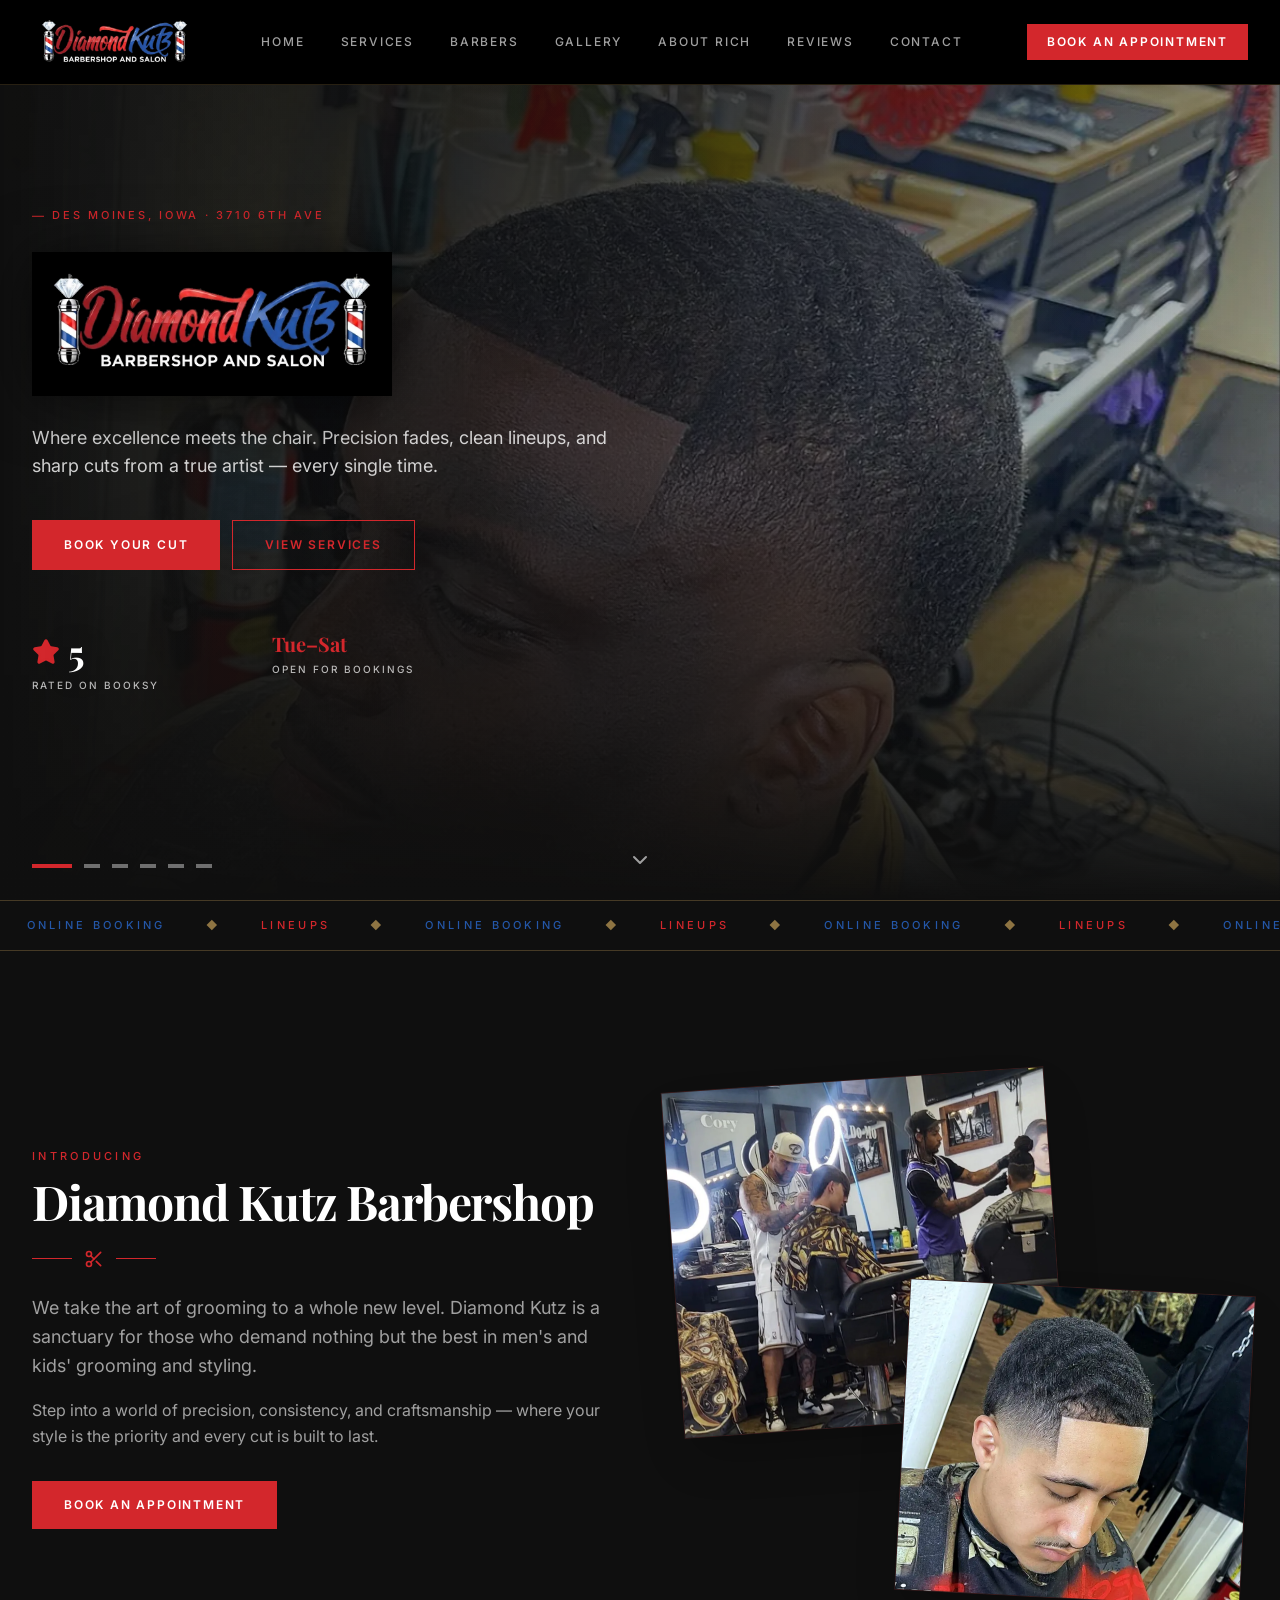
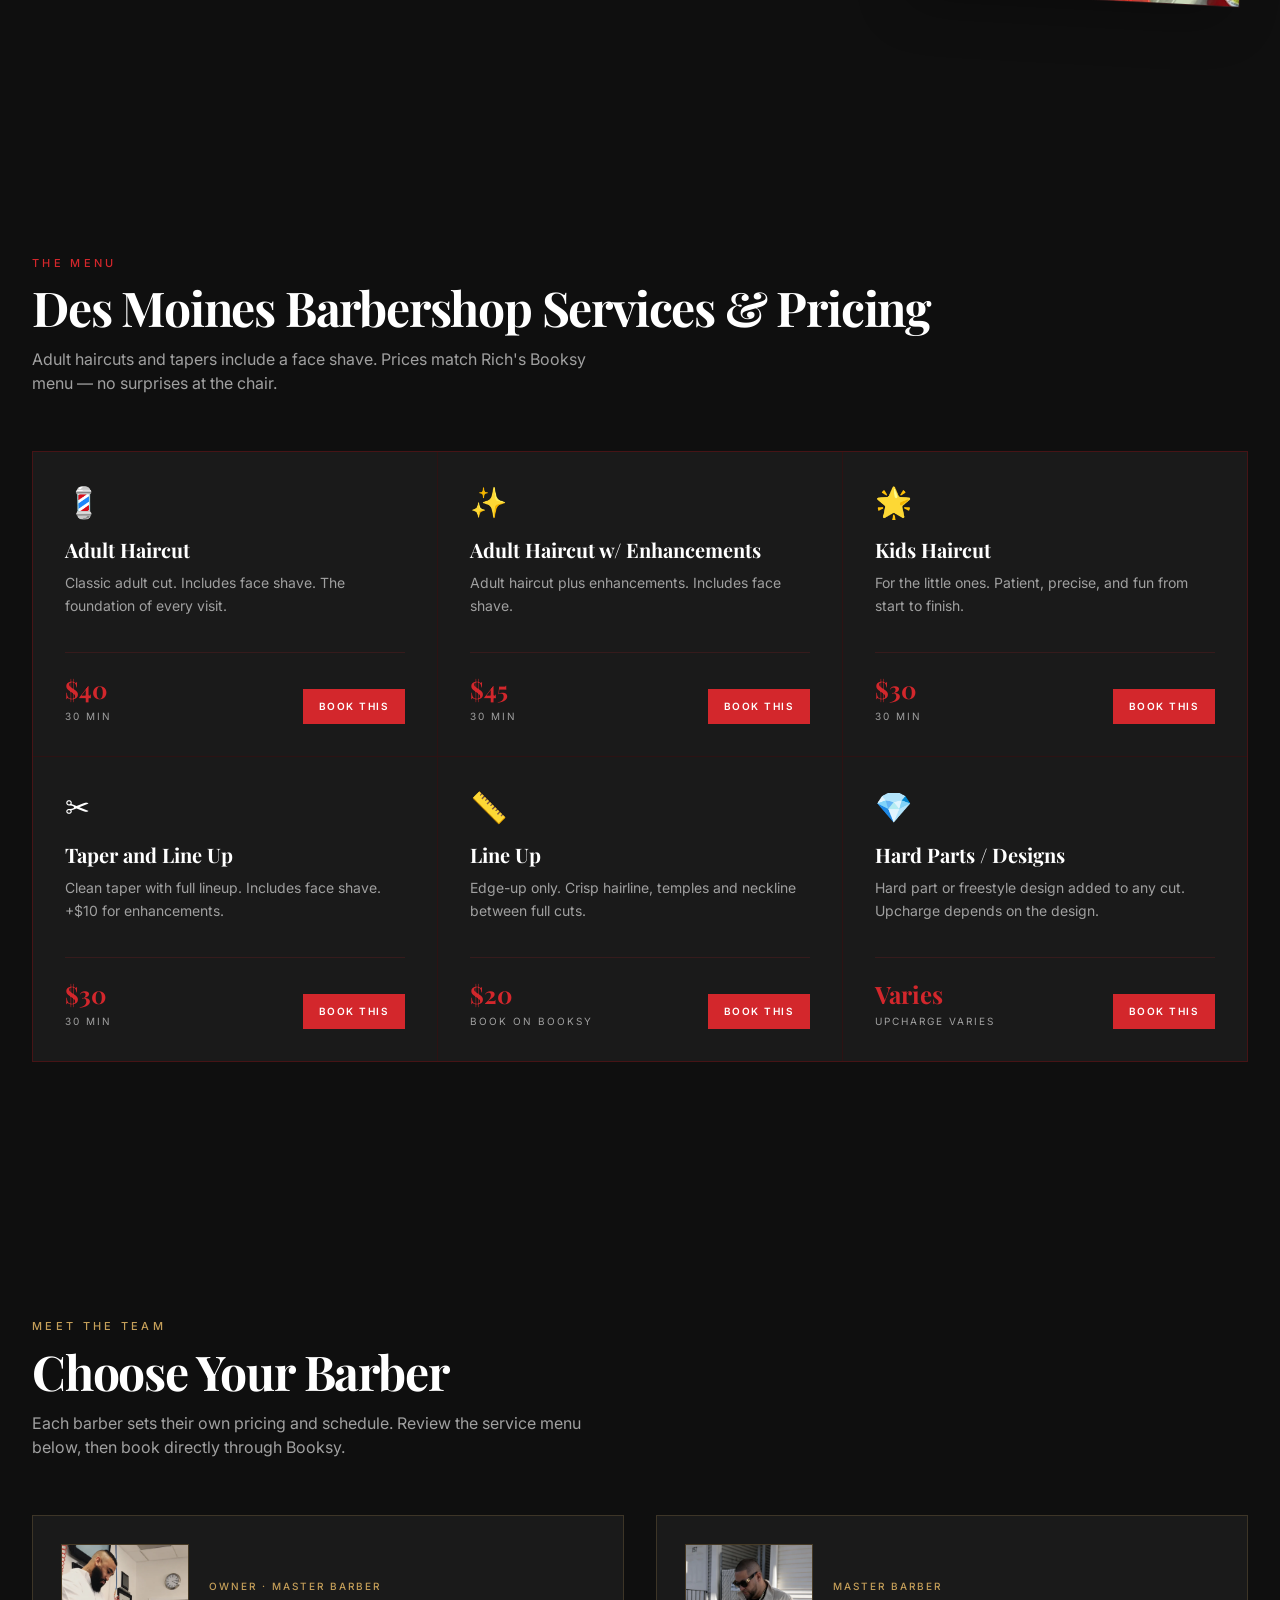
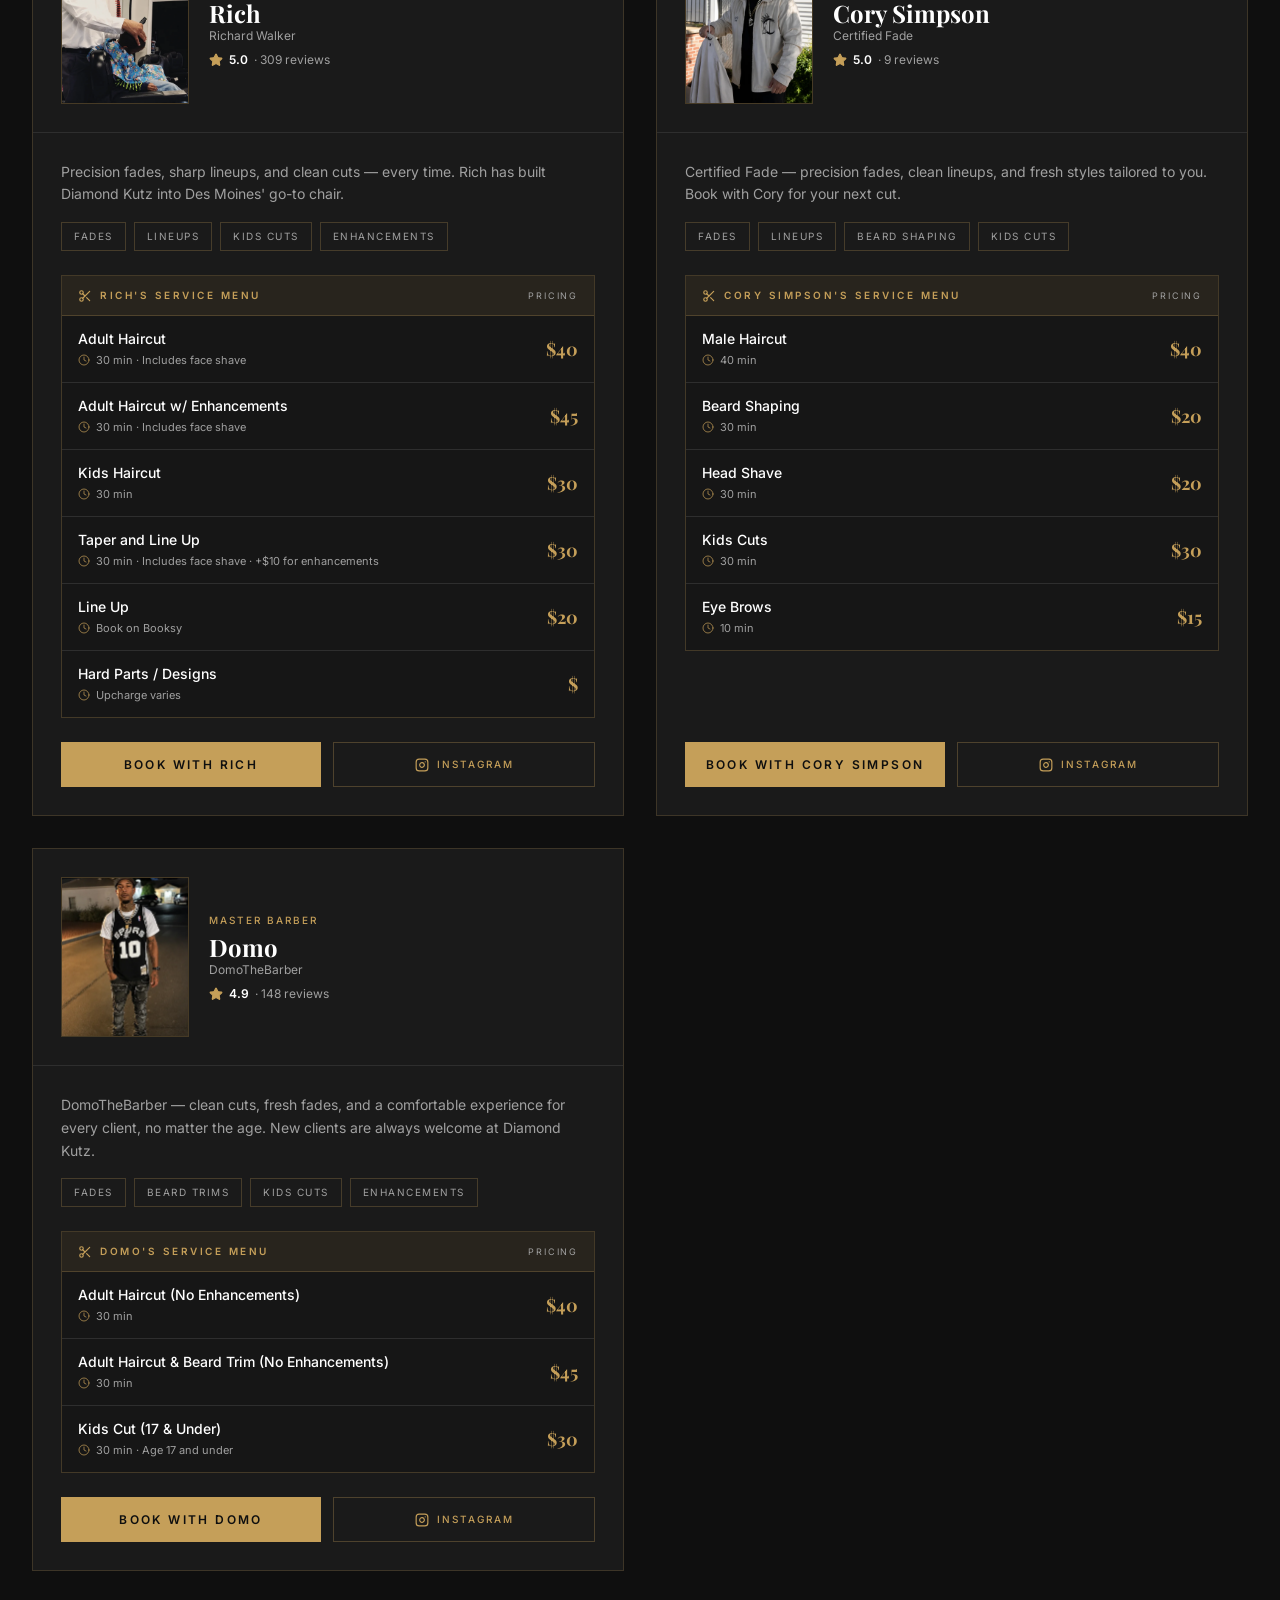
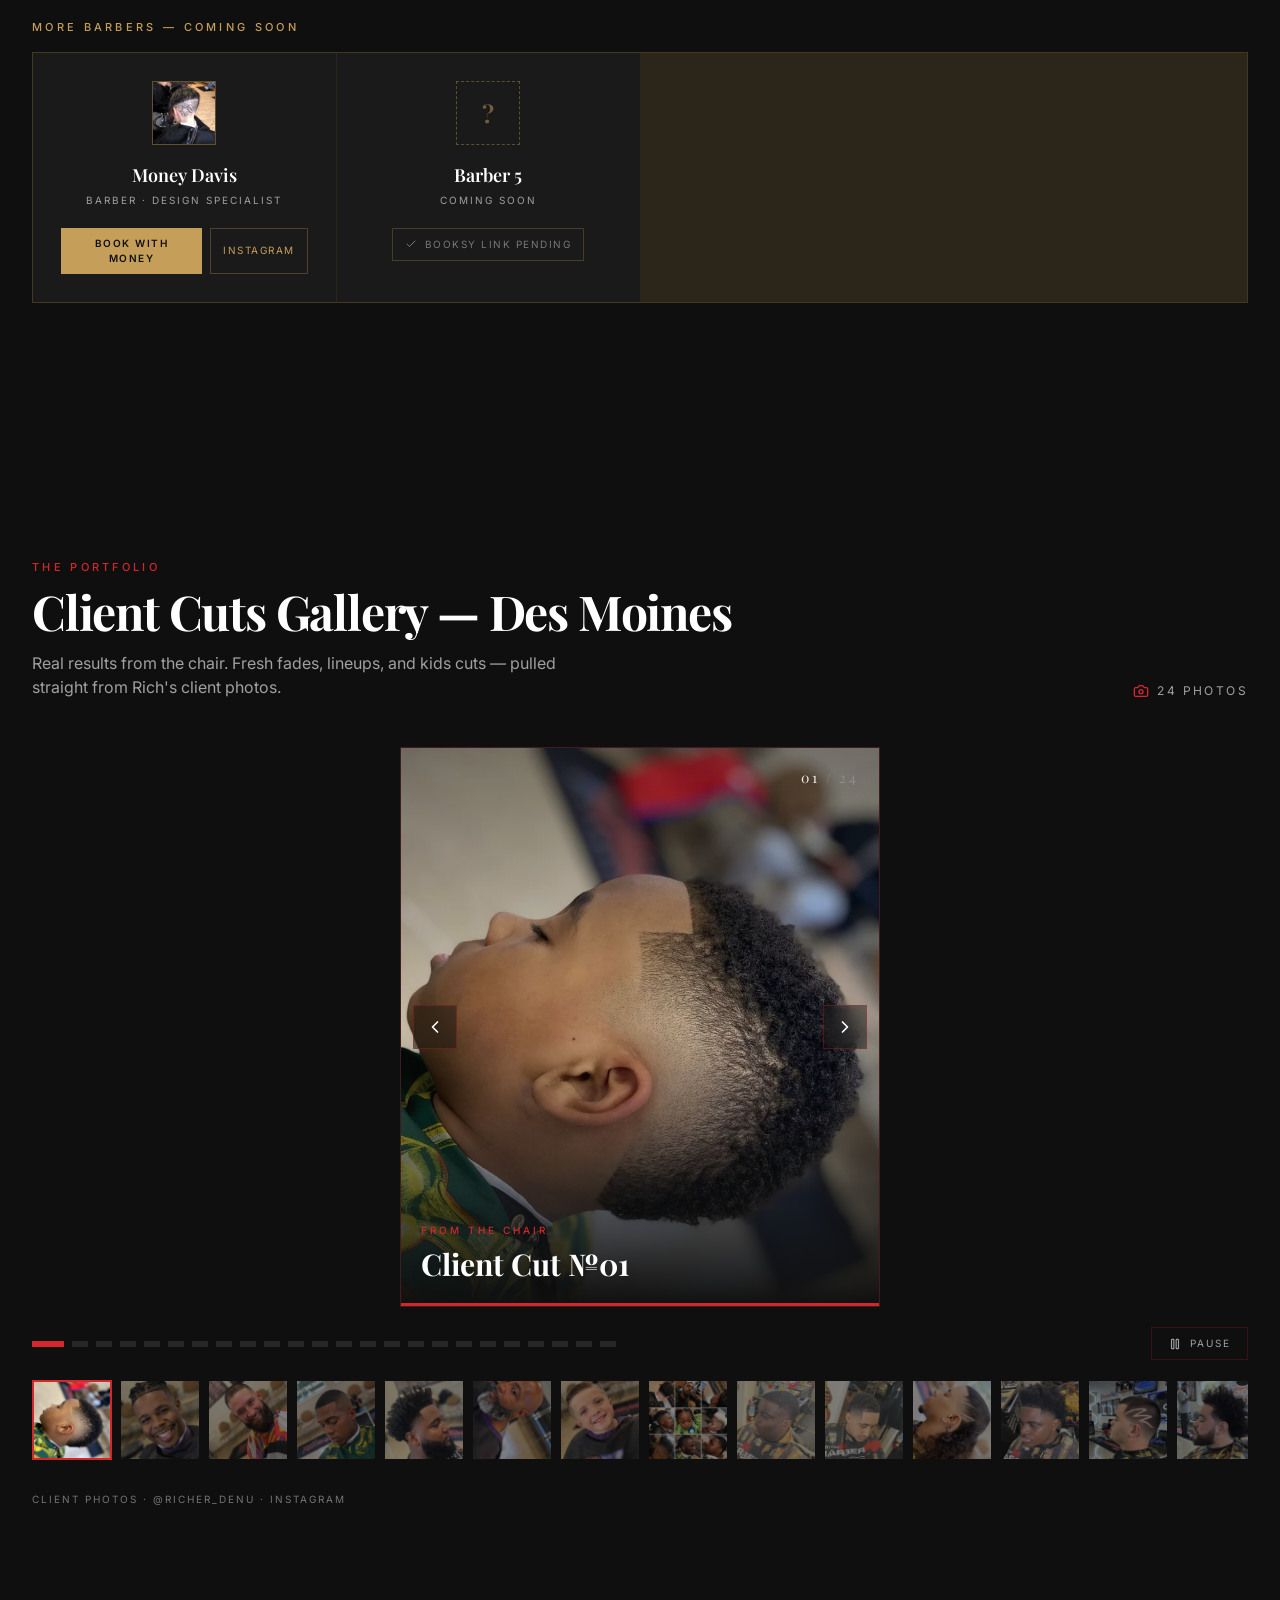
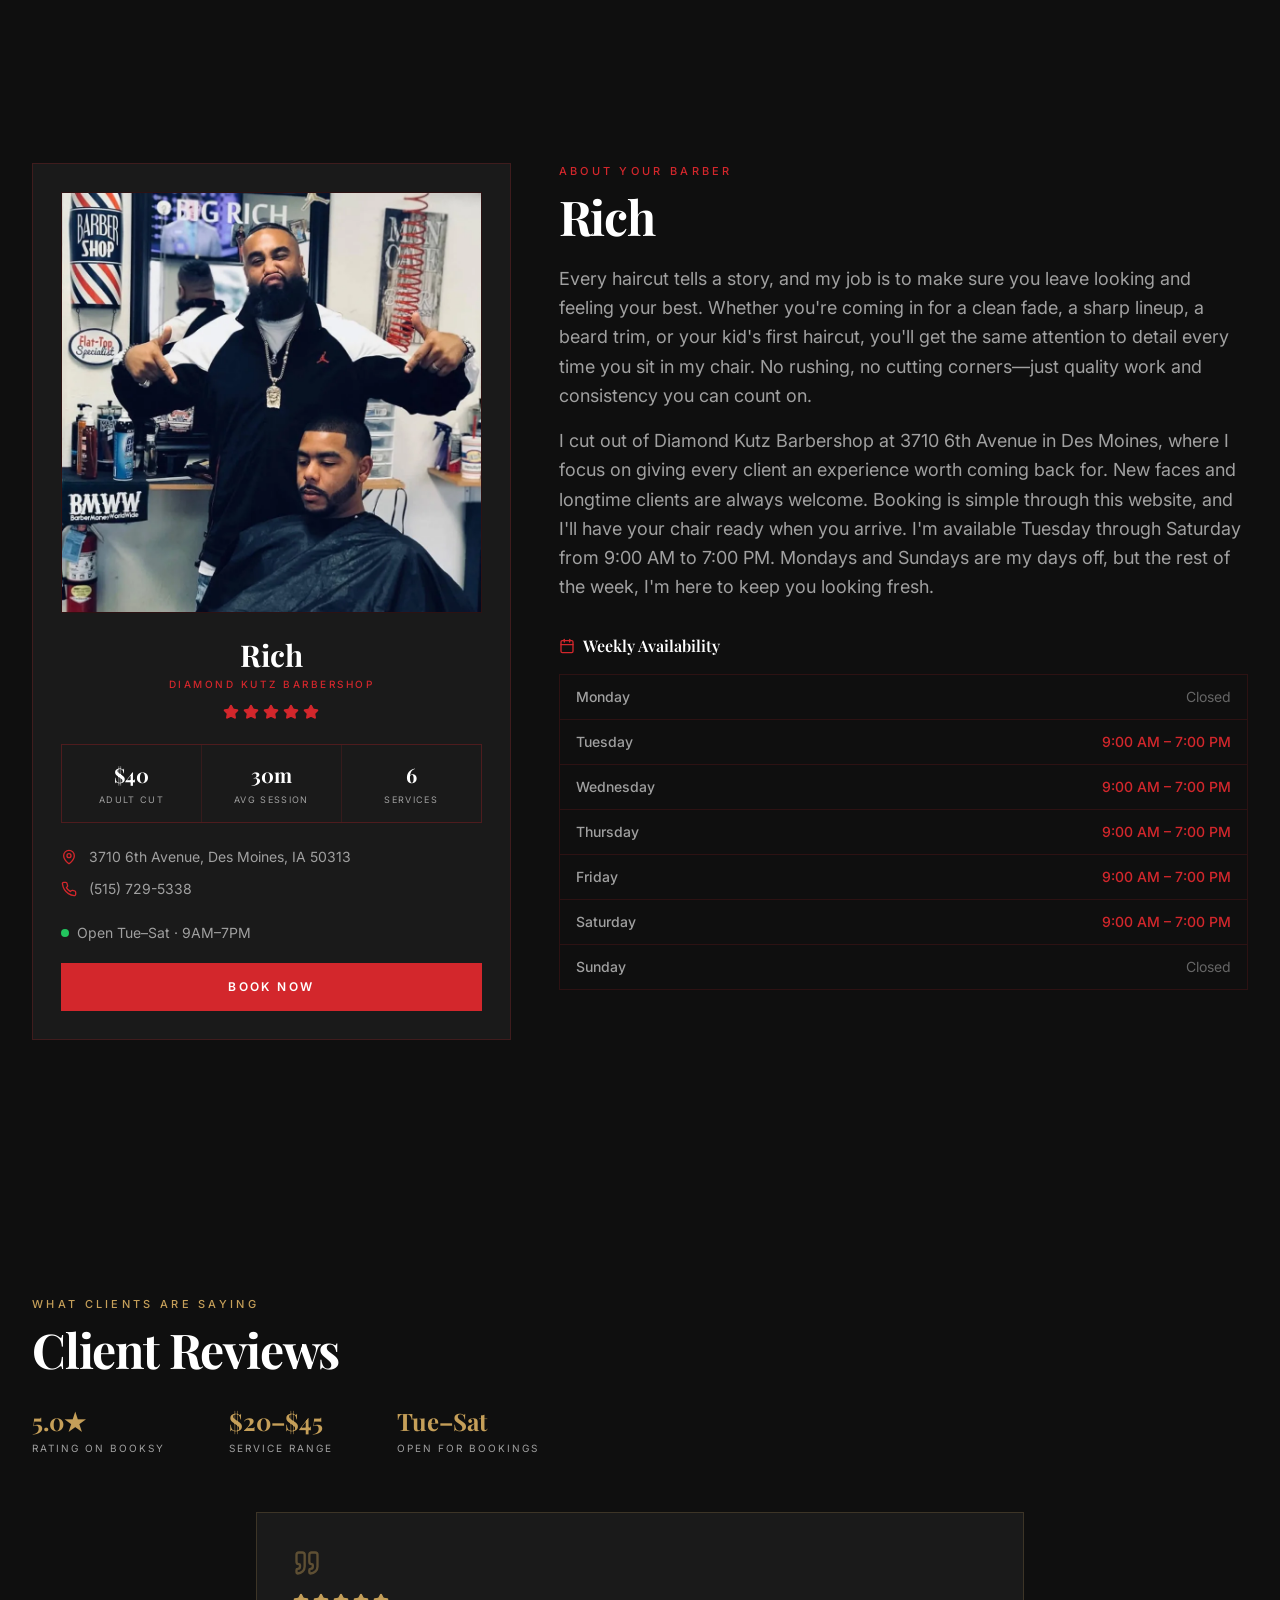
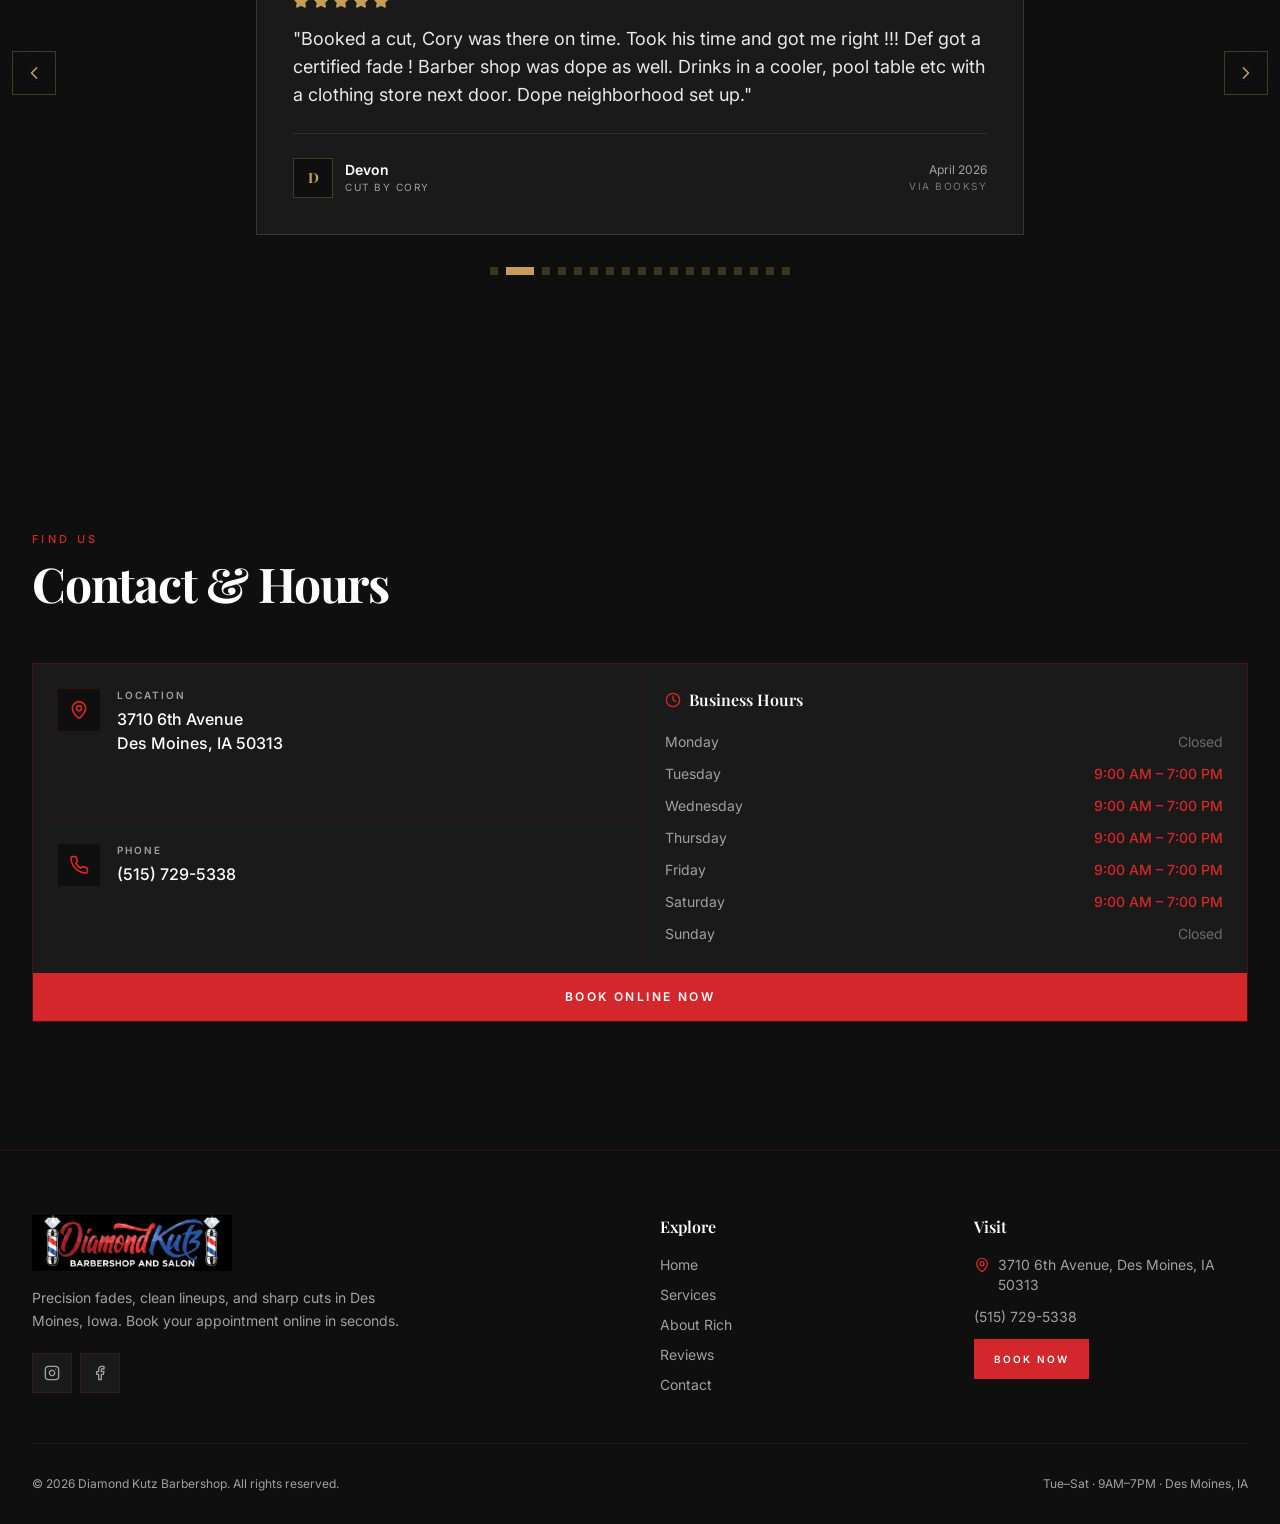
==== commit f6461138: "Add barber Money Davis: 6 gallery photos, team card, /money booking page" ====
--- a/index.html
+++ b/index.html
@@ -198,6 +198,6 @@
 <!-- Google Tag Manager (noscript) -->
 <noscript><iframe src="https://www.googletagmanager.com/ns.html?id=GTM-NQJWMZGM" height="0" width="0" style="display:none;visibility:hidden"></iframe></noscript>
 <!-- End Google Tag Manager (noscript) -->
-<div id="root"><div class="min-h-screen bg-background"><header data-header class="fixed top-0 left-0 right-0 z-50 transition-all duration-300 bg-black border-b border-gold/20 py-5"><div class="max-w-7xl mx-auto px-5 sm:px-8 flex items-center justify-between"><a href="#home" data-nav class="group"><div class="flex items-center justify-center overflow-hidden h-10 w-[150px] sm:h-11 sm:w-[165px]"><span class="inline-block relative w-full h-full"><img src="/img/diamondkutz-logo-black-barbershop.webp" loading="lazy" class="w-full h-full inset-0 absolute object-cover" alt="Diamond Kutz Barbershop, Des Moines"></span></div></a><nav class="hidden md:flex items-center gap-1"><a href="#home" data-nav class="px-4 py-2 text-xs uppercase tracking-[0.15em] text-muted-foreground hover:text-primary transition-colors font-medium inline-flex items-center justify-center text-center">Home</a><a href="#services" data-nav class="px-4 py-2 text-xs uppercase tracking-[0.15em] text-muted-foreground hover:text-primary transition-colors font-medium inline-flex items-center justify-center text-center">Services</a><a href="#barbers" data-nav class="px-4 py-2 text-xs uppercase tracking-[0.15em] text-muted-foreground hover:text-primary transition-colors font-medium inline-flex items-center justify-center text-center">Barbers</a><a href="#gallery" data-nav class="px-4 py-2 text-xs uppercase tracking-[0.15em] text-muted-foreground hover:text-primary transition-colors font-medium inline-flex items-center justify-center text-center">Gallery</a><a href="#about" data-nav class="px-4 py-2 text-xs uppercase tracking-[0.15em] text-muted-foreground hover:text-primary transition-colors font-medium inline-flex items-center justify-center text-center">About Rich</a><a href="#reviews" data-nav class="px-4 py-2 text-xs uppercase tracking-[0.15em] text-muted-foreground hover:text-primary transition-colors font-medium inline-flex items-center justify-center text-center">Reviews</a><a href="#contact" data-nav class="px-4 py-2 text-xs uppercase tracking-[0.15em] text-muted-foreground hover:text-primary transition-colors font-medium inline-flex items-center justify-center text-center">Contact</a></nav><div class="flex items-center gap-3"><a href="https://booksy.com/en-us/dl/show-business/621339" target="_blank" rel="noopener noreferrer" class="hidden sm:inline-flex items-center gap-2 px-5 py-2.5 bg-primary hover:brightness-110 text-primary-foreground font-semibold text-xs uppercase tracking-[0.15em] transition-all">Book an Appointment</a><button data-menu-toggle aria-label="Open menu" aria-expanded="false" class="md:hidden w-10 h-10 flex items-center justify-center text-foreground"><svg xmlns="http://www.w3.org/2000/svg" width="24" height="24" viewBox="0 0 24 24" fill="none" stroke="currentColor" stroke-width="2" stroke-linecap="round" stroke-linejoin="round" class="lucide lucide-menu w-5 h-5"><line x1="4" x2="20" y1="12" y2="12"></line><line x1="4" x2="20" y1="6" y2="6"></line><line x1="4" x2="20" y1="18" y2="18"></line></svg></button></div></div></header><main><section id="home" class="relative min-h-screen flex flex-col items-stretch md:flex-row md:items-center overflow-hidden bg-background"><div class="relative w-full aspect-[4/5] sm:aspect-[4/3] order-2 md:order-none md:absolute md:inset-0 md:aspect-auto bg-background overflow-hidden" data-hero><div aria-hidden="false" class="absolute inset-0 transition-opacity duration-700 ease-out will-change-[opacity] opacity-100" data-hero-slide="0"><img src="/img/hero-domo-drop-fade-lineup-diamond-kutz.webp" srcset="/img/hero-domo-drop-fade-lineup-diamond-kutz-800.webp 800w, /img/hero-domo-drop-fade-lineup-diamond-kutz.webp 1440w" sizes="100vw" alt="Drop fade with a sharp lineup by Domo at Diamond Kutz Barbershop, Des Moines" loading="eager" decoding="async" class="block w-full h-full object-cover object-[50%_45%] sm:object-[50%_12%]"></div><div aria-hidden="true" class="absolute inset-0 transition-opacity duration-700 ease-out will-change-[opacity] opacity-0" data-hero-slide="1"><img src="/img/hero-domo-sponge-curl-taper-diamond-kutz.webp" srcset="/img/hero-domo-sponge-curl-taper-diamond-kutz-800.webp 800w, /img/hero-domo-sponge-curl-taper-diamond-kutz.webp 1440w" sizes="100vw" alt="Sponge-curl top with a clean taper by Domo at Diamond Kutz Barbershop" loading="eager" decoding="async" class="block w-full h-full object-cover object-[50%_40%] sm:object-[50%_10%]"></div><div aria-hidden="true" class="absolute inset-0 transition-opacity duration-700 ease-out will-change-[opacity] opacity-0" data-hero-slide="2"><img src="/img/hero-domo-taper-side-profile-diamond-kutz.webp" srcset="/img/hero-domo-taper-side-profile-diamond-kutz-800.webp 800w, /img/hero-domo-taper-side-profile-diamond-kutz.webp 1440w" sizes="100vw" alt="Clean taper, side profile, by Domo at Diamond Kutz Barbershop" loading="eager" decoding="async" class="block w-full h-full object-cover object-[50%_40%] sm:object-[50%_15%]"></div><div aria-hidden="true" class="absolute inset-0 transition-opacity duration-700 ease-out will-change-[opacity] opacity-0" data-hero-slide="3"><img src="/img/hero-diamond-kutz-storefront-3710-6th-ave-des-moines.webp" srcset="/img/hero-diamond-kutz-storefront-3710-6th-ave-des-moines-800.webp 800w, /img/hero-diamond-kutz-storefront-3710-6th-ave-des-moines.webp 1440w" sizes="100vw" alt="Diamond Kutz Barbershop at 3710 6th Ave, Des Moines — a client in the chair under the shop sign" loading="eager" decoding="async" class="block w-full h-full object-cover object-[80%_50%] sm:object-[50%_45%]"></div><div aria-hidden="true" class="absolute inset-0 transition-opacity duration-700 ease-out will-change-[opacity] opacity-0" data-hero-slide="4"><img src="/img/hero-diamond-kutz-barbers-at-work-des-moines.webp" srcset="/img/hero-diamond-kutz-barbers-at-work-des-moines-800.webp 800w, /img/hero-diamond-kutz-barbers-at-work-des-moines.webp 1440w" sizes="100vw" alt="The Diamond Kutz barbers at work inside the shop in Des Moines" loading="eager" decoding="async" class="block w-full h-full object-cover object-[70%_50%] sm:object-[50%_40%]"></div><div aria-hidden="true" class="absolute inset-0 transition-opacity duration-700 ease-out will-change-[opacity] opacity-0" data-hero-slide="5"><img src="/img/hero-burst-fade-mullet-beard-diamond-kutz.webp" srcset="/img/hero-burst-fade-mullet-beard-diamond-kutz-800.webp 800w, /img/hero-burst-fade-mullet-beard-diamond-kutz.webp 1440w" sizes="100vw" alt="Burst fade mullet with a full beard at Diamond Kutz Barbershop" loading="eager" decoding="async" class="block w-full h-full object-cover object-[55%_40%] sm:object-[50%_35%]"></div><div class="absolute bottom-4 md:bottom-8 left-5 sm:left-8 z-20 flex items-center gap-3"><button aria-label="View slide 1" class="h-1 transition-all duration-300 w-10 bg-primary" data-hero-dot="0"></button><button aria-label="View slide 2" class="h-1 transition-all duration-300 w-4 bg-white/40 hover:bg-white/70" data-hero-dot="1"></button><button aria-label="View slide 3" class="h-1 transition-all duration-300 w-4 bg-white/40 hover:bg-white/70" data-hero-dot="2"></button><button aria-label="View slide 4" class="h-1 transition-all duration-300 w-4 bg-white/40 hover:bg-white/70" data-hero-dot="3"></button><button aria-label="View slide 5" class="h-1 transition-all duration-300 w-4 bg-white/40 hover:bg-white/70" data-hero-dot="4"></button><button aria-label="View slide 6" class="h-1 transition-all duration-300 w-4 bg-white/40 hover:bg-white/70" data-hero-dot="5"></button></div></div><div class="hidden md:block absolute inset-0 bg-gradient-to-r from-background via-background/70 to-background/10"></div><div class="hidden md:block absolute inset-0 bg-gradient-to-t from-background via-transparent to-background/50"></div><div class="relative z-10 max-w-7xl mx-auto px-5 sm:px-8 w-full pt-28 pb-10 md:pb-28 order-1 md:order-none"><div class="max-w-2xl"><div class="flex items-center gap-2 mb-7 animate-[fadeIn_0.6s_ease-out]"><span class="text-primary text-xs">—</span><span class="text-primary text-[11px] uppercase tracking-[0.25em] font-medium">Des Moines, Iowa · 3710 6th Ave</span></div><div class="drop-shadow-[0_4px_30px_rgba(0,0,0,0.6)]"><div class="flex items-center justify-center overflow-hidden h-28 w-[280px] sm:h-36 sm:w-[360px]"><span class="inline-block relative w-full h-full"><img src="/img/diamondkutz-logo-black-barbershop.webp" loading="lazy" class="w-full h-full inset-0 absolute object-cover" alt="Diamond Kutz Barbershop, Des Moines"></span></div><h1 class="sr-only">Diamond Kutz Barbershop in Des Moines, Iowa</h1></div><p class="mt-7 text-base sm:text-lg text-foreground/80 max-w-xl leading-relaxed">Where excellence meets the chair. Precision fades, clean lineups, and sharp cuts from a true artist — every single time.</p><div class="mt-10 flex flex-col sm:flex-row gap-3"><a href="https://booksy.com/en-us/dl/show-business/621339" target="_blank" rel="noopener noreferrer" class="inline-flex items-center justify-center gap-2 px-8 py-4 bg-primary hover:brightness-110 text-primary-foreground font-semibold text-xs uppercase tracking-[0.15em] transition-all">Book Your Cut</a><a href="#services" data-nav class="inline-flex items-center justify-center px-8 py-4 border border-primary text-primary font-semibold text-xs uppercase tracking-[0.15em] transition-all hover:bg-primary/10">View Services</a></div><div class="mt-10 md:mt-16 grid grid-cols-2 gap-8 max-w-md"><div><div class="flex items-center gap-2"><svg xmlns="http://www.w3.org/2000/svg" width="24" height="24" viewBox="0 0 24 24" fill="none" stroke="currentColor" stroke-width="2" stroke-linecap="round" stroke-linejoin="round" class="lucide lucide-star w-7 h-7 text-primary fill-primary"><path d="M11.525 2.295a.53.53 0 0 1 .95 0l2.31 4.679a2.123 2.123 0 0 0 1.595 1.16l5.166.756a.53.53 0 0 1 .294.904l-3.736 3.638a2.123 2.123 0 0 0-.611 1.878l.882 5.14a.53.53 0 0 1-.771.56l-4.618-2.428a2.122 2.122 0 0 0-1.973 0L6.396 21.01a.53.53 0 0 1-.77-.56l.881-5.139a2.122 2.122 0 0 0-.611-1.879L2.16 9.795a.53.53 0 0 1 .294-.906l5.165-.755a2.122 2.122 0 0 0 1.597-1.16z"></path></svg><span class="font-heading text-foreground text-4xl font-bold leading-none drop-shadow-[0_2px_12px_rgba(0,0,0,0.6)]">5</span></div><div class="mt-2 text-[10px] uppercase tracking-[0.2em] text-foreground/70 font-medium">Rated on Booksy</div></div><div><div class="font-heading text-primary text-xl font-bold leading-none">Tue–Sat</div><div class="mt-2 text-[10px] uppercase tracking-[0.2em] text-foreground/70 font-medium">Open for Bookings</div></div></div></div></div><a href="#services" data-nav aria-label="Scroll to services" class="hidden md:block absolute bottom-7 left-1/2 -translate-x-1/2 z-10 text-foreground/60 hover:text-primary transition-colors"><svg xmlns="http://www.w3.org/2000/svg" width="24" height="24" viewBox="0 0 24 24" fill="none" stroke="currentColor" stroke-width="2" stroke-linecap="round" stroke-linejoin="round" class="lucide lucide-chevron-down w-6 h-6 animate-bounce"><path d="m6 9 6 6 6-6"></path></svg></a></section><div class="border-y border-gold/30 bg-background py-4 overflow-hidden"><div class="flex gap-10 animate-[marquee_28s_linear_infinite] whitespace-nowrap justify-center"><div class="flex gap-10 items-center text-[11px] uppercase tracking-[0.3em] font-medium"><span class="text-primary">Lineups</span><span class="text-gold/70">◆</span><span class="text-accent">Online Booking</span><span class="text-gold/70">◆</span></div><div class="flex gap-10 items-center text-[11px] uppercase tracking-[0.3em] font-medium"><span class="text-primary">Lineups</span><span class="text-gold/70">◆</span><span class="text-accent">Online Booking</span><span class="text-gold/70">◆</span></div><div class="flex gap-10 items-center text-[11px] uppercase tracking-[0.3em] font-medium"><span class="text-primary">Lineups</span><span class="text-gold/70">◆</span><span class="text-accent">Online Booking</span><span class="text-gold/70">◆</span></div><div class="flex gap-10 items-center text-[11px] uppercase tracking-[0.3em] font-medium"><span class="text-primary">Lineups</span><span class="text-gold/70">◆</span><span class="text-accent">Online Booking</span><span class="text-gold/70">◆</span></div><div class="flex gap-10 items-center text-[11px] uppercase tracking-[0.3em] font-medium"><span class="text-primary">Lineups</span><span class="text-gold/70">◆</span><span class="text-accent">Online Booking</span><span class="text-gold/70">◆</span></div><div class="flex gap-10 items-center text-[11px] uppercase tracking-[0.3em] font-medium"><span class="text-primary">Lineups</span><span class="text-gold/70">◆</span><span class="text-accent">Online Booking</span><span class="text-gold/70">◆</span></div></div></div><section class="relative bg-background py-24 sm:py-32 overflow-hidden"><div class="max-w-7xl mx-auto px-5 sm:px-8"><div class="grid lg:grid-cols-2 gap-16 items-center"><div><div class="text-primary text-[11px] uppercase tracking-[0.3em] font-medium mb-3">Introducing</div><h2 class="font-heading text-4xl sm:text-5xl font-bold text-foreground tracking-tight mb-6">Diamond Kutz Barbershop</h2><div class="flex items-center gap-3 mb-6"><span class="h-px w-10 bg-primary"></span><svg xmlns="http://www.w3.org/2000/svg" width="24" height="24" viewBox="0 0 24 24" fill="none" stroke="currentColor" stroke-width="2" stroke-linecap="round" stroke-linejoin="round" class="lucide lucide-scissors w-5 h-5 text-primary"><circle cx="6" cy="6" r="3"></circle><path d="M8.12 8.12 12 12"></path><path d="M20 4 8.12 15.88"></path><circle cx="6" cy="18" r="3"></circle><path d="M14.8 14.8 20 20"></path></svg><span class="h-px w-10 bg-primary"></span></div><p class="text-muted-foreground text-lg leading-relaxed mb-4">We take the art of grooming to a whole new level. Diamond Kutz is a sanctuary for those who demand nothing but the best in men's and kids' grooming and styling.</p><p class="text-muted-foreground leading-relaxed mb-8">Step into a world of precision, consistency, and craftsmanship — where your style is the priority and every cut is built to last.</p><a href="https://booksy.com/en-us/dl/show-business/621339" target="_blank" rel="noopener noreferrer" class="inline-flex items-center px-8 py-4 bg-primary hover:brightness-110 text-primary-foreground font-semibold text-xs uppercase tracking-[0.15em] transition-all">Book an Appointment</a></div><div class="relative h-[420px] sm:h-[520px]"><img src="/img/diamond-kutz-inside-shop-des-moines.webp" alt="Premium barbershop interior at Diamond Kutz in Des Moines" loading="eager" decoding="async" class="absolute top-0 left-0 w-2/3 h-2/3 block object-cover object-center bg-card -rotate-[4deg] shadow-2xl border border-primary/15"><img src="/img/domo-low-taper-lineup-diamond-kutz-v2.webp" alt="Low taper with a clean lineup by Domo at Diamond Kutz Barbershop" loading="eager" decoding="async" class="absolute bottom-0 right-0 w-3/5 h-3/5 block object-cover object-[50%_35%] bg-card rotate-[3deg] shadow-2xl border border-primary/15 z-10"></div></div></div></section><section id="services" class="relative py-24 sm:py-32 bg-background"><div class="max-w-7xl mx-auto px-5 sm:px-8"><div class="mb-14"><div class="text-primary text-[11px] uppercase tracking-[0.3em] font-medium mb-3">The Menu</div><h2 class="font-heading text-4xl sm:text-5xl font-bold text-foreground tracking-tight">Des Moines Barbershop Services &amp; Pricing</h2><p class="mt-4 text-muted-foreground max-w-xl">Adult haircuts and tapers include a face shave. Prices match Rich's Booksy menu — no surprises at the chair.</p></div><div class="grid sm:grid-cols-2 lg:grid-cols-3 gap-px bg-primary/15 border border-primary/15"><div class="group bg-card p-8 transition-colors hover:bg-secondary"><div class="flex items-start justify-between mb-4"><span class="text-3xl">💈</span></div><h3 class="text-foreground font-heading font-bold text-xl mb-2">Adult Haircut</h3><p class="text-muted-foreground text-sm leading-relaxed mb-6 min-h-[56px]">Classic adult cut. Includes face shave. The foundation of every visit.</p><div class="flex items-end justify-between pt-5 border-t border-primary/15"><div><div class="text-2xl font-bold text-primary font-heading">$40</div><div class="text-[10px] uppercase tracking-[0.2em] text-muted-foreground mt-1">30 min</div></div><a href="https://booksy.com/en-us/dl/show-business/621339" target="_blank" rel="noopener noreferrer" class="px-4 py-2.5 bg-primary hover:brightness-110 text-primary-foreground text-[10px] uppercase tracking-[0.15em] font-semibold transition-all inline-flex items-center justify-center text-center">Book This</a></div></div><div class="group bg-card p-8 transition-colors hover:bg-secondary"><div class="flex items-start justify-between mb-4"><span class="text-3xl">✨</span></div><h3 class="text-foreground font-heading font-bold text-xl mb-2">Adult Haircut w/ Enhancements</h3><p class="text-muted-foreground text-sm leading-relaxed mb-6 min-h-[56px]">Adult haircut plus enhancements. Includes face shave.</p><div class="flex items-end justify-between pt-5 border-t border-primary/15"><div><div class="text-2xl font-bold text-primary font-heading">$45</div><div class="text-[10px] uppercase tracking-[0.2em] text-muted-foreground mt-1">30 min</div></div><a href="https://booksy.com/en-us/dl/show-business/621339" target="_blank" rel="noopener noreferrer" class="px-4 py-2.5 bg-primary hover:brightness-110 text-primary-foreground text-[10px] uppercase tracking-[0.15em] font-semibold transition-all inline-flex items-center justify-center text-center">Book This</a></div></div><div class="group bg-card p-8 transition-colors hover:bg-secondary"><div class="flex items-start justify-between mb-4"><span class="text-3xl">🌟</span></div><h3 class="text-foreground font-heading font-bold text-xl mb-2">Kids Haircut</h3><p class="text-muted-foreground text-sm leading-relaxed mb-6 min-h-[56px]">For the little ones. Patient, precise, and fun from start to finish.</p><div class="flex items-end justify-between pt-5 border-t border-primary/15"><div><div class="text-2xl font-bold text-primary font-heading">$30</div><div class="text-[10px] uppercase tracking-[0.2em] text-muted-foreground mt-1">30 min</div></div><a href="https://booksy.com/en-us/dl/show-business/621339" target="_blank" rel="noopener noreferrer" class="px-4 py-2.5 bg-primary hover:brightness-110 text-primary-foreground text-[10px] uppercase tracking-[0.15em] font-semibold transition-all inline-flex items-center justify-center text-center">Book This</a></div></div><div class="group bg-card p-8 transition-colors hover:bg-secondary"><div class="flex items-start justify-between mb-4"><span class="text-3xl">✂️</span></div><h3 class="text-foreground font-heading font-bold text-xl mb-2">Taper and Line Up</h3><p class="text-muted-foreground text-sm leading-relaxed mb-6 min-h-[56px]">Clean taper with full lineup. Includes face shave. +$10 for enhancements.</p><div class="flex items-end justify-between pt-5 border-t border-primary/15"><div><div class="text-2xl font-bold text-primary font-heading">$30</div><div class="text-[10px] uppercase tracking-[0.2em] text-muted-foreground mt-1">30 min</div></div><a href="https://booksy.com/en-us/dl/show-business/621339" target="_blank" rel="noopener noreferrer" class="px-4 py-2.5 bg-primary hover:brightness-110 text-primary-foreground text-[10px] uppercase tracking-[0.15em] font-semibold transition-all inline-flex items-center justify-center text-center">Book This</a></div></div><div class="group bg-card p-8 transition-colors hover:bg-secondary"><div class="flex items-start justify-between mb-4"><span class="text-3xl">📏</span></div><h3 class="text-foreground font-heading font-bold text-xl mb-2">Line Up</h3><p class="text-muted-foreground text-sm leading-relaxed mb-6 min-h-[56px]">Edge-up only. Crisp hairline, temples and neckline between full cuts.</p><div class="flex items-end justify-between pt-5 border-t border-primary/15"><div><div class="text-2xl font-bold text-primary font-heading">$20</div><div class="text-[10px] uppercase tracking-[0.2em] text-muted-foreground mt-1">Book on Booksy</div></div><a href="https://booksy.com/en-us/dl/show-business/621339" target="_blank" rel="noopener noreferrer" class="px-4 py-2.5 bg-primary hover:brightness-110 text-primary-foreground text-[10px] uppercase tracking-[0.15em] font-semibold transition-all inline-flex items-center justify-center text-center">Book This</a></div></div><div class="group bg-card p-8 transition-colors hover:bg-secondary"><div class="flex items-start justify-between mb-4"><span class="text-3xl">💎</span></div><h3 class="text-foreground font-heading font-bold text-xl mb-2">Hard Parts / Designs</h3><p class="text-muted-foreground text-sm leading-relaxed mb-6 min-h-[56px]">Hard part or freestyle design added to any cut. Upcharge depends on the design.</p><div class="flex items-end justify-between pt-5 border-t border-primary/15"><div><div class="text-2xl font-bold text-primary font-heading">Varies</div><div class="text-[10px] uppercase tracking-[0.2em] text-muted-foreground mt-1">Upcharge varies</div></div><a href="https://booksy.com/en-us/dl/show-business/621339" target="_blank" rel="noopener noreferrer" class="px-4 py-2.5 bg-primary hover:brightness-110 text-primary-foreground text-[10px] uppercase tracking-[0.15em] font-semibold transition-all inline-flex items-center justify-center text-center">Book This</a></div></div></div></div></section><section id="barbers" class="relative py-24 sm:py-32 bg-background"><div class="max-w-7xl mx-auto px-5 sm:px-8"><div class="mb-14"><div class="text-gold text-[11px] uppercase tracking-[0.3em] font-medium mb-3">Meet the Team</div><h2 class="font-heading text-4xl sm:text-5xl font-bold text-foreground tracking-tight">Choose Your Barber</h2><p class="mt-4 text-muted-foreground max-w-xl">Each barber sets their own pricing and schedule. Review the service menu below, then book directly through Booksy.</p></div><div class="grid lg:grid-cols-2 gap-8"><div class="bg-card border border-gold/20 flex flex-col"><div class="p-6 sm:p-7 flex items-center gap-5 border-b border-border"><button data-lightbox="/img/91513c15-b816-43aa-9afa-d3c326aeceb6.webp" data-lb-name="Rich" data-lb-sub="Richard Walker" aria-label="View photo of Rich" class="w-28 h-36 sm:w-32 sm:h-40 flex-shrink-0 bg-background border border-gold/30 overflow-hidden flex items-center justify-center group relative disabled:cursor-default"><span class="inline-block relative w-full h-full"><img src="/img/91513c15-b816-43aa-9afa-d3c326aeceb6.webp" loading="lazy" class="w-full h-full inset-0 absolute object-cover" alt="Rich — Owner · Master Barber at Diamond Kutz Barbershop Des Moines" style="object-position:50% 30%"></span><span class="absolute inset-0 bg-black/0 group-hover:bg-black/30 transition-colors flex items-center justify-center"><svg xmlns="http://www.w3.org/2000/svg" width="24" height="24" viewBox="0 0 24 24" fill="none" stroke="currentColor" stroke-width="2" stroke-linecap="round" stroke-linejoin="round" class="lucide lucide-maximize2 w-5 h-5 text-white opacity-0 group-hover:opacity-100 transition-opacity"><polyline points="15 3 21 3 21 9"></polyline><polyline points="9 21 3 21 3 15"></polyline><line x1="21" x2="14" y1="3" y2="10"></line><line x1="3" x2="10" y1="21" y2="14"></line></svg></span></button><div class="flex-1 min-w-0"><div class="text-[10px] uppercase tracking-[0.2em] text-gold font-medium mb-1">Owner · Master Barber</div><div class="font-heading text-foreground text-2xl font-bold leading-tight">Rich</div><div class="text-muted-foreground text-xs mb-2">Richard Walker</div><div class="flex items-center gap-1.5"><svg xmlns="http://www.w3.org/2000/svg" width="24" height="24" viewBox="0 0 24 24" fill="none" stroke="currentColor" stroke-width="2" stroke-linecap="round" stroke-linejoin="round" class="lucide lucide-star w-3.5 h-3.5 text-gold fill-gold"><path d="M11.525 2.295a.53.53 0 0 1 .95 0l2.31 4.679a2.123 2.123 0 0 0 1.595 1.16l5.166.756a.53.53 0 0 1 .294.904l-3.736 3.638a2.123 2.123 0 0 0-.611 1.878l.882 5.14a.53.53 0 0 1-.771.56l-4.618-2.428a2.122 2.122 0 0 0-1.973 0L6.396 21.01a.53.53 0 0 1-.77-.56l.881-5.139a2.122 2.122 0 0 0-.611-1.879L2.16 9.795a.53.53 0 0 1 .294-.906l5.165-.755a2.122 2.122 0 0 0 1.597-1.16z"></path></svg><span class="text-foreground text-xs font-semibold">5.0</span><span class="text-muted-foreground text-xs">· 309 reviews</span></div></div></div><div class="p-6 sm:p-7 flex flex-col flex-1"><p class="text-muted-foreground text-sm leading-relaxed mb-4">Precision fades, sharp lineups, and clean cuts — every time. Rich has built Diamond Kutz into Des Moines' go-to chair.</p><div class="flex flex-wrap gap-2 mb-6"><span class="px-3 py-1.5 border border-gold/25 text-[10px] uppercase tracking-[0.15em] text-muted-foreground">Fades</span><span class="px-3 py-1.5 border border-gold/25 text-[10px] uppercase tracking-[0.15em] text-muted-foreground">Lineups</span><span class="px-3 py-1.5 border border-gold/25 text-[10px] uppercase tracking-[0.15em] text-muted-foreground">Kids Cuts</span><span class="px-3 py-1.5 border border-gold/25 text-[10px] uppercase tracking-[0.15em] text-muted-foreground">Enhancements</span></div><div class="flex-1"><div class="border border-gold/25 bg-background/40"><div class="flex items-center justify-between gap-2 px-4 py-3 bg-gold/10 border-b border-gold/25"><div class="flex items-center gap-2"><svg xmlns="http://www.w3.org/2000/svg" width="24" height="24" viewBox="0 0 24 24" fill="none" stroke="currentColor" stroke-width="2" stroke-linecap="round" stroke-linejoin="round" class="lucide lucide-scissors w-3.5 h-3.5 text-gold"><circle cx="6" cy="6" r="3"></circle><path d="M8.12 8.12 12 12"></path><path d="M20 4 8.12 15.88"></path><circle cx="6" cy="18" r="3"></circle><path d="M14.8 14.8 20 20"></path></svg><span class="text-[10px] uppercase tracking-[0.25em] text-gold font-semibold">Rich's Service Menu</span></div><span class="text-[9px] uppercase tracking-[0.2em] text-muted-foreground">Pricing</span></div><div class="divide-y divide-border"><div class="flex items-center justify-between gap-4 px-4 py-3.5 hover:bg-gold/5 transition-colors"><div class="min-w-0"><div class="text-foreground text-sm font-medium leading-tight">Adult Haircut</div><div class="flex items-center gap-1.5 mt-1 text-muted-foreground text-[11px]"><svg xmlns="http://www.w3.org/2000/svg" width="24" height="24" viewBox="0 0 24 24" fill="none" stroke="currentColor" stroke-width="2" stroke-linecap="round" stroke-linejoin="round" class="lucide lucide-clock w-3 h-3 text-gold/70"><circle cx="12" cy="12" r="10"></circle><polyline points="12 6 12 12 16 14"></polyline></svg>30 min · Includes face shave</div></div><div class="flex items-baseline gap-0.5 flex-shrink-0"><span class="text-gold font-heading text-lg font-bold">$40</span></div></div><div class="flex items-center justify-between gap-4 px-4 py-3.5 hover:bg-gold/5 transition-colors"><div class="min-w-0"><div class="text-foreground text-sm font-medium leading-tight">Adult Haircut w/ Enhancements</div><div class="flex items-center gap-1.5 mt-1 text-muted-foreground text-[11px]"><svg xmlns="http://www.w3.org/2000/svg" width="24" height="24" viewBox="0 0 24 24" fill="none" stroke="currentColor" stroke-width="2" stroke-linecap="round" stroke-linejoin="round" class="lucide lucide-clock w-3 h-3 text-gold/70"><circle cx="12" cy="12" r="10"></circle><polyline points="12 6 12 12 16 14"></polyline></svg>30 min · Includes face shave</div></div><div class="flex items-baseline gap-0.5 flex-shrink-0"><span class="text-gold font-heading text-lg font-bold">$45</span></div></div><div class="flex items-center justify-between gap-4 px-4 py-3.5 hover:bg-gold/5 transition-colors"><div class="min-w-0"><div class="text-foreground text-sm font-medium leading-tight">Kids Haircut</div><div class="flex items-center gap-1.5 mt-1 text-muted-foreground text-[11px]"><svg xmlns="http://www.w3.org/2000/svg" width="24" height="24" viewBox="0 0 24 24" fill="none" stroke="currentColor" stroke-width="2" stroke-linecap="round" stroke-linejoin="round" class="lucide lucide-clock w-3 h-3 text-gold/70"><circle cx="12" cy="12" r="10"></circle><polyline points="12 6 12 12 16 14"></polyline></svg>30 min</div></div><div class="flex items-baseline gap-0.5 flex-shrink-0"><span class="text-gold font-heading text-lg font-bold">$30</span></div></div><div class="flex items-center justify-between gap-4 px-4 py-3.5 hover:bg-gold/5 transition-colors"><div class="min-w-0"><div class="text-foreground text-sm font-medium leading-tight">Taper and Line Up</div><div class="flex items-center gap-1.5 mt-1 text-muted-foreground text-[11px]"><svg xmlns="http://www.w3.org/2000/svg" width="24" height="24" viewBox="0 0 24 24" fill="none" stroke="currentColor" stroke-width="2" stroke-linecap="round" stroke-linejoin="round" class="lucide lucide-clock w-3 h-3 text-gold/70"><circle cx="12" cy="12" r="10"></circle><polyline points="12 6 12 12 16 14"></polyline></svg>30 min · Includes face shave · +$10 for enhancements</div></div><div class="flex items-baseline gap-0.5 flex-shrink-0"><span class="text-gold font-heading text-lg font-bold">$30</span></div></div><div class="flex items-center justify-between gap-4 px-4 py-3.5 hover:bg-gold/5 transition-colors"><div class="min-w-0"><div class="text-foreground text-sm font-medium leading-tight">Line Up</div><div class="flex items-center gap-1.5 mt-1 text-muted-foreground text-[11px]"><svg xmlns="http://www.w3.org/2000/svg" width="24" height="24" viewBox="0 0 24 24" fill="none" stroke="currentColor" stroke-width="2" stroke-linecap="round" stroke-linejoin="round" class="lucide lucide-clock w-3 h-3 text-gold/70"><circle cx="12" cy="12" r="10"></circle><polyline points="12 6 12 12 16 14"></polyline></svg>Book on Booksy</div></div><div class="flex items-baseline gap-0.5 flex-shrink-0"><span class="text-gold font-heading text-lg font-bold">$20</span></div></div><div class="flex items-center justify-between gap-4 px-4 py-3.5 hover:bg-gold/5 transition-colors"><div class="min-w-0"><div class="text-foreground text-sm font-medium leading-tight">Hard Parts / Designs</div><div class="flex items-center gap-1.5 mt-1 text-muted-foreground text-[11px]"><svg xmlns="http://www.w3.org/2000/svg" width="24" height="24" viewBox="0 0 24 24" fill="none" stroke="currentColor" stroke-width="2" stroke-linecap="round" stroke-linejoin="round" class="lucide lucide-clock w-3 h-3 text-gold/70"><circle cx="12" cy="12" r="10"></circle><polyline points="12 6 12 12 16 14"></polyline></svg>Upcharge varies</div></div><div class="flex items-baseline gap-0.5 flex-shrink-0"><span class="text-gold font-heading text-lg font-bold">$</span></div></div></div></div></div><div class="mt-6 flex flex-col sm:flex-row gap-3"><a href="https://booksy.com/en-us/dl/show-business/621339" target="_blank" rel="noopener noreferrer" class="flex-1 py-3.5 bg-gold hover:brightness-110 text-background font-semibold text-xs uppercase tracking-[0.2em] transition-all inline-flex items-center justify-center text-center">Book with Rich</a><a href="https://www.instagram.com/richer_denu" target="_blank" rel="noopener noreferrer" class="flex-1 inline-flex items-center justify-center gap-2 py-3.5 border border-gold/30 text-gold text-[10px] uppercase tracking-[0.2em] font-medium hover:bg-gold/10 transition-all"><svg xmlns="http://www.w3.org/2000/svg" width="24" height="24" viewBox="0 0 24 24" fill="none" stroke="currentColor" stroke-width="2" stroke-linecap="round" stroke-linejoin="round" class="lucide lucide-instagram w-3.5 h-3.5"><rect width="20" height="20" x="2" y="2" rx="5" ry="5"></rect><path d="M16 11.37A4 4 0 1 1 12.63 8 4 4 0 0 1 16 11.37z"></path><line x1="17.5" x2="17.51" y1="6.5" y2="6.5"></line></svg>Instagram</a></div></div></div><div class="bg-card border border-gold/20 flex flex-col"><div class="p-6 sm:p-7 flex items-center gap-5 border-b border-border"><button data-lightbox="/img/4854f054-1fe9-44c5-8721-16c9c8600fe2.webp" data-lb-name="Cory Simpson" data-lb-sub="Certified Fade" aria-label="View photo of Cory Simpson" class="w-28 h-36 sm:w-32 sm:h-40 flex-shrink-0 bg-background border border-gold/30 overflow-hidden flex items-center justify-center group relative disabled:cursor-default"><span class="inline-block relative w-full h-full"><img src="/img/4854f054-1fe9-44c5-8721-16c9c8600fe2.webp" loading="lazy" class="w-full h-full inset-0 absolute object-cover" alt="Cory Simpson — Master Barber at Diamond Kutz Barbershop Des Moines" style="object-position:50% 30%"></span><span class="absolute inset-0 bg-black/0 group-hover:bg-black/30 transition-colors flex items-center justify-center"><svg xmlns="http://www.w3.org/2000/svg" width="24" height="24" viewBox="0 0 24 24" fill="none" stroke="currentColor" stroke-width="2" stroke-linecap="round" stroke-linejoin="round" class="lucide lucide-maximize2 w-5 h-5 text-white opacity-0 group-hover:opacity-100 transition-opacity"><polyline points="15 3 21 3 21 9"></polyline><polyline points="9 21 3 21 3 15"></polyline><line x1="21" x2="14" y1="3" y2="10"></line><line x1="3" x2="10" y1="21" y2="14"></line></svg></span></button><div class="flex-1 min-w-0"><div class="text-[10px] uppercase tracking-[0.2em] text-gold font-medium mb-1">Master Barber</div><div class="font-heading text-foreground text-2xl font-bold leading-tight">Cory Simpson</div><div class="text-muted-foreground text-xs mb-2">Certified Fade</div><div class="flex items-center gap-1.5"><svg xmlns="http://www.w3.org/2000/svg" width="24" height="24" viewBox="0 0 24 24" fill="none" stroke="currentColor" stroke-width="2" stroke-linecap="round" stroke-linejoin="round" class="lucide lucide-star w-3.5 h-3.5 text-gold fill-gold"><path d="M11.525 2.295a.53.53 0 0 1 .95 0l2.31 4.679a2.123 2.123 0 0 0 1.595 1.16l5.166.756a.53.53 0 0 1 .294.904l-3.736 3.638a2.123 2.123 0 0 0-.611 1.878l.882 5.14a.53.53 0 0 1-.771.56l-4.618-2.428a2.122 2.122 0 0 0-1.973 0L6.396 21.01a.53.53 0 0 1-.77-.56l.881-5.139a2.122 2.122 0 0 0-.611-1.879L2.16 9.795a.53.53 0 0 1 .294-.906l5.165-.755a2.122 2.122 0 0 0 1.597-1.16z"></path></svg><span class="text-foreground text-xs font-semibold">5.0</span><span class="text-muted-foreground text-xs">· 9 reviews</span></div></div></div><div class="p-6 sm:p-7 flex flex-col flex-1"><p class="text-muted-foreground text-sm leading-relaxed mb-4">Certified Fade — precision fades, clean lineups, and fresh styles tailored to you. Book with Cory for your next cut.</p><div class="flex flex-wrap gap-2 mb-6"><span class="px-3 py-1.5 border border-gold/25 text-[10px] uppercase tracking-[0.15em] text-muted-foreground">Fades</span><span class="px-3 py-1.5 border border-gold/25 text-[10px] uppercase tracking-[0.15em] text-muted-foreground">Lineups</span><span class="px-3 py-1.5 border border-gold/25 text-[10px] uppercase tracking-[0.15em] text-muted-foreground">Beard Shaping</span><span class="px-3 py-1.5 border border-gold/25 text-[10px] uppercase tracking-[0.15em] text-muted-foreground">Kids Cuts</span></div><div class="flex-1"><div class="border border-gold/25 bg-background/40"><div class="flex items-center justify-between gap-2 px-4 py-3 bg-gold/10 border-b border-gold/25"><div class="flex items-center gap-2"><svg xmlns="http://www.w3.org/2000/svg" width="24" height="24" viewBox="0 0 24 24" fill="none" stroke="currentColor" stroke-width="2" stroke-linecap="round" stroke-linejoin="round" class="lucide lucide-scissors w-3.5 h-3.5 text-gold"><circle cx="6" cy="6" r="3"></circle><path d="M8.12 8.12 12 12"></path><path d="M20 4 8.12 15.88"></path><circle cx="6" cy="18" r="3"></circle><path d="M14.8 14.8 20 20"></path></svg><span class="text-[10px] uppercase tracking-[0.25em] text-gold font-semibold">Cory Simpson's Service Menu</span></div><span class="text-[9px] uppercase tracking-[0.2em] text-muted-foreground">Pricing</span></div><div class="divide-y divide-border"><div class="flex items-center justify-between gap-4 px-4 py-3.5 hover:bg-gold/5 transition-colors"><div class="min-w-0"><div class="text-foreground text-sm font-medium leading-tight">Male Haircut</div><div class="flex items-center gap-1.5 mt-1 text-muted-foreground text-[11px]"><svg xmlns="http://www.w3.org/2000/svg" width="24" height="24" viewBox="0 0 24 24" fill="none" stroke="currentColor" stroke-width="2" stroke-linecap="round" stroke-linejoin="round" class="lucide lucide-clock w-3 h-3 text-gold/70"><circle cx="12" cy="12" r="10"></circle><polyline points="12 6 12 12 16 14"></polyline></svg>40 min</div></div><div class="flex items-baseline gap-0.5 flex-shrink-0"><span class="text-gold font-heading text-lg font-bold">$40</span></div></div><div class="flex items-center justify-between gap-4 px-4 py-3.5 hover:bg-gold/5 transition-colors"><div class="min-w-0"><div class="text-foreground text-sm font-medium leading-tight">Beard Shaping</div><div class="flex items-center gap-1.5 mt-1 text-muted-foreground text-[11px]"><svg xmlns="http://www.w3.org/2000/svg" width="24" height="24" viewBox="0 0 24 24" fill="none" stroke="currentColor" stroke-width="2" stroke-linecap="round" stroke-linejoin="round" class="lucide lucide-clock w-3 h-3 text-gold/70"><circle cx="12" cy="12" r="10"></circle><polyline points="12 6 12 12 16 14"></polyline></svg>30 min</div></div><div class="flex items-baseline gap-0.5 flex-shrink-0"><span class="text-gold font-heading text-lg font-bold">$20</span></div></div><div class="flex items-center justify-between gap-4 px-4 py-3.5 hover:bg-gold/5 transition-colors"><div class="min-w-0"><div class="text-foreground text-sm font-medium leading-tight">Head Shave</div><div class="flex items-center gap-1.5 mt-1 text-muted-foreground text-[11px]"><svg xmlns="http://www.w3.org/2000/svg" width="24" height="24" viewBox="0 0 24 24" fill="none" stroke="currentColor" stroke-width="2" stroke-linecap="round" stroke-linejoin="round" class="lucide lucide-clock w-3 h-3 text-gold/70"><circle cx="12" cy="12" r="10"></circle><polyline points="12 6 12 12 16 14"></polyline></svg>30 min</div></div><div class="flex items-baseline gap-0.5 flex-shrink-0"><span class="text-gold font-heading text-lg font-bold">$20</span></div></div><div class="flex items-center justify-between gap-4 px-4 py-3.5 hover:bg-gold/5 transition-colors"><div class="min-w-0"><div class="text-foreground text-sm font-medium leading-tight">Kids Cuts</div><div class="flex items-center gap-1.5 mt-1 text-muted-foreground text-[11px]"><svg xmlns="http://www.w3.org/2000/svg" width="24" height="24" viewBox="0 0 24 24" fill="none" stroke="currentColor" stroke-width="2" stroke-linecap="round" stroke-linejoin="round" class="lucide lucide-clock w-3 h-3 text-gold/70"><circle cx="12" cy="12" r="10"></circle><polyline points="12 6 12 12 16 14"></polyline></svg>30 min</div></div><div class="flex items-baseline gap-0.5 flex-shrink-0"><span class="text-gold font-heading text-lg font-bold">$30</span></div></div><div class="flex items-center justify-between gap-4 px-4 py-3.5 hover:bg-gold/5 transition-colors"><div class="min-w-0"><div class="text-foreground text-sm font-medium leading-tight">Eye Brows</div><div class="flex items-center gap-1.5 mt-1 text-muted-foreground text-[11px]"><svg xmlns="http://www.w3.org/2000/svg" width="24" height="24" viewBox="0 0 24 24" fill="none" stroke="currentColor" stroke-width="2" stroke-linecap="round" stroke-linejoin="round" class="lucide lucide-clock w-3 h-3 text-gold/70"><circle cx="12" cy="12" r="10"></circle><polyline points="12 6 12 12 16 14"></polyline></svg>10 min</div></div><div class="flex items-baseline gap-0.5 flex-shrink-0"><span class="text-gold font-heading text-lg font-bold">$15</span></div></div></div></div></div><div class="mt-6 flex flex-col sm:flex-row gap-3"><a href="https://booksy.com/en-us/dl/show-business/1293952" target="_blank" rel="noopener noreferrer" class="flex-1 py-3.5 bg-gold hover:brightness-110 text-background font-semibold text-xs uppercase tracking-[0.2em] transition-all inline-flex items-center justify-center text-center">Book with Cory Simpson</a><a href="https://www.instagram.com/certified_fade?igsh=MXBvdzBieGF4b2c5Ng==" target="_blank" rel="noopener noreferrer" class="flex-1 inline-flex items-center justify-center gap-2 py-3.5 border border-gold/30 text-gold text-[10px] uppercase tracking-[0.2em] font-medium hover:bg-gold/10 transition-all"><svg xmlns="http://www.w3.org/2000/svg" width="24" height="24" viewBox="0 0 24 24" fill="none" stroke="currentColor" stroke-width="2" stroke-linecap="round" stroke-linejoin="round" class="lucide lucide-instagram w-3.5 h-3.5"><rect width="20" height="20" x="2" y="2" rx="5" ry="5"></rect><path d="M16 11.37A4 4 0 1 1 12.63 8 4 4 0 0 1 16 11.37z"></path><line x1="17.5" x2="17.51" y1="6.5" y2="6.5"></line></svg>Instagram</a></div></div></div><div class="bg-card border border-gold/20 flex flex-col"><div class="p-6 sm:p-7 flex items-center gap-5 border-b border-border"><button data-lightbox="/img/9419b683-f51b-4325-bd94-0b6138dbee2e.webp" data-lb-name="Domo" data-lb-sub="DomoTheBarber" aria-label="View photo of Domo" class="w-28 h-36 sm:w-32 sm:h-40 flex-shrink-0 bg-background border border-gold/30 overflow-hidden flex items-center justify-center group relative disabled:cursor-default"><span class="inline-block relative w-full h-full"><img src="/img/9419b683-f51b-4325-bd94-0b6138dbee2e.webp" loading="lazy" class="w-full h-full inset-0 absolute object-cover" alt="Domo — Master Barber at Diamond Kutz Barbershop Des Moines" style="object-position:50% 30%"></span><span class="absolute inset-0 bg-black/0 group-hover:bg-black/30 transition-colors flex items-center justify-center"><svg xmlns="http://www.w3.org/2000/svg" width="24" height="24" viewBox="0 0 24 24" fill="none" stroke="currentColor" stroke-width="2" stroke-linecap="round" stroke-linejoin="round" class="lucide lucide-maximize2 w-5 h-5 text-white opacity-0 group-hover:opacity-100 transition-opacity"><polyline points="15 3 21 3 21 9"></polyline><polyline points="9 21 3 21 3 15"></polyline><line x1="21" x2="14" y1="3" y2="10"></line><line x1="3" x2="10" y1="21" y2="14"></line></svg></span></button><div class="flex-1 min-w-0"><div class="text-[10px] uppercase tracking-[0.2em] text-gold font-medium mb-1">Master Barber</div><div class="font-heading text-foreground text-2xl font-bold leading-tight">Domo</div><div class="text-muted-foreground text-xs mb-2">DomoTheBarber</div><div class="flex items-center gap-1.5"><svg xmlns="http://www.w3.org/2000/svg" width="24" height="24" viewBox="0 0 24 24" fill="none" stroke="currentColor" stroke-width="2" stroke-linecap="round" stroke-linejoin="round" class="lucide lucide-star w-3.5 h-3.5 text-gold fill-gold"><path d="M11.525 2.295a.53.53 0 0 1 .95 0l2.31 4.679a2.123 2.123 0 0 0 1.595 1.16l5.166.756a.53.53 0 0 1 .294.904l-3.736 3.638a2.123 2.123 0 0 0-.611 1.878l.882 5.14a.53.53 0 0 1-.771.56l-4.618-2.428a2.122 2.122 0 0 0-1.973 0L6.396 21.01a.53.53 0 0 1-.77-.56l.881-5.139a2.122 2.122 0 0 0-.611-1.879L2.16 9.795a.53.53 0 0 1 .294-.906l5.165-.755a2.122 2.122 0 0 0 1.597-1.16z"></path></svg><span class="text-foreground text-xs font-semibold">4.9</span><span class="text-muted-foreground text-xs">· 148 reviews</span></div></div></div><div class="p-6 sm:p-7 flex flex-col flex-1"><p class="text-muted-foreground text-sm leading-relaxed mb-4">DomoTheBarber — clean cuts, fresh fades, and a comfortable experience for every client, no matter the age. New clients are always welcome at Diamond Kutz.</p><div class="flex flex-wrap gap-2 mb-6"><span class="px-3 py-1.5 border border-gold/25 text-[10px] uppercase tracking-[0.15em] text-muted-foreground">Fades</span><span class="px-3 py-1.5 border border-gold/25 text-[10px] uppercase tracking-[0.15em] text-muted-foreground">Beard Trims</span><span class="px-3 py-1.5 border border-gold/25 text-[10px] uppercase tracking-[0.15em] text-muted-foreground">Kids Cuts</span><span class="px-3 py-1.5 border border-gold/25 text-[10px] uppercase tracking-[0.15em] text-muted-foreground">Enhancements</span></div><div class="flex-1"><div class="border border-gold/25 bg-background/40"><div class="flex items-center justify-between gap-2 px-4 py-3 bg-gold/10 border-b border-gold/25"><div class="flex items-center gap-2"><svg xmlns="http://www.w3.org/2000/svg" width="24" height="24" viewBox="0 0 24 24" fill="none" stroke="currentColor" stroke-width="2" stroke-linecap="round" stroke-linejoin="round" class="lucide lucide-scissors w-3.5 h-3.5 text-gold"><circle cx="6" cy="6" r="3"></circle><path d="M8.12 8.12 12 12"></path><path d="M20 4 8.12 15.88"></path><circle cx="6" cy="18" r="3"></circle><path d="M14.8 14.8 20 20"></path></svg><span class="text-[10px] uppercase tracking-[0.25em] text-gold font-semibold">Domo's Service Menu</span></div><span class="text-[9px] uppercase tracking-[0.2em] text-muted-foreground">Pricing</span></div><div class="divide-y divide-border"><div class="flex items-center justify-between gap-4 px-4 py-3.5 hover:bg-gold/5 transition-colors"><div class="min-w-0"><div class="text-foreground text-sm font-medium leading-tight">Adult Haircut (No Enhancements)</div><div class="flex items-center gap-1.5 mt-1 text-muted-foreground text-[11px]"><svg xmlns="http://www.w3.org/2000/svg" width="24" height="24" viewBox="0 0 24 24" fill="none" stroke="currentColor" stroke-width="2" stroke-linecap="round" stroke-linejoin="round" class="lucide lucide-clock w-3 h-3 text-gold/70"><circle cx="12" cy="12" r="10"></circle><polyline points="12 6 12 12 16 14"></polyline></svg>30 min</div></div><div class="flex items-baseline gap-0.5 flex-shrink-0"><span class="text-gold font-heading text-lg font-bold">$40</span></div></div><div class="flex items-center justify-between gap-4 px-4 py-3.5 hover:bg-gold/5 transition-colors"><div class="min-w-0"><div class="text-foreground text-sm font-medium leading-tight">Adult Haircut &amp; Beard Trim (No Enhancements)</div><div class="flex items-center gap-1.5 mt-1 text-muted-foreground text-[11px]"><svg xmlns="http://www.w3.org/2000/svg" width="24" height="24" viewBox="0 0 24 24" fill="none" stroke="currentColor" stroke-width="2" stroke-linecap="round" stroke-linejoin="round" class="lucide lucide-clock w-3 h-3 text-gold/70"><circle cx="12" cy="12" r="10"></circle><polyline points="12 6 12 12 16 14"></polyline></svg>30 min</div></div><div class="flex items-baseline gap-0.5 flex-shrink-0"><span class="text-gold font-heading text-lg font-bold">$45</span></div></div><div class="flex items-center justify-between gap-4 px-4 py-3.5 hover:bg-gold/5 transition-colors"><div class="min-w-0"><div class="text-foreground text-sm font-medium leading-tight">Kids Cut (17 &amp; Under)</div><div class="flex items-center gap-1.5 mt-1 text-muted-foreground text-[11px]"><svg xmlns="http://www.w3.org/2000/svg" width="24" height="24" viewBox="0 0 24 24" fill="none" stroke="currentColor" stroke-width="2" stroke-linecap="round" stroke-linejoin="round" class="lucide lucide-clock w-3 h-3 text-gold/70"><circle cx="12" cy="12" r="10"></circle><polyline points="12 6 12 12 16 14"></polyline></svg>30 min · Age 17 and under</div></div><div class="flex items-baseline gap-0.5 flex-shrink-0"><span class="text-gold font-heading text-lg font-bold">$30</span></div></div></div></div></div><div class="mt-6 flex flex-col sm:flex-row gap-3"><a href="https://booksy.com/en-us/627001_domothebarber_barber-shop_17558_des-moines" target="_blank" rel="noopener noreferrer" class="flex-1 py-3.5 bg-gold hover:brightness-110 text-background font-semibold text-xs uppercase tracking-[0.2em] transition-all inline-flex items-center justify-center text-center">Book with Domo</a><a href="https://www.instagram.com/domfkn_inkd" target="_blank" rel="noopener noreferrer" class="flex-1 inline-flex items-center justify-center gap-2 py-3.5 border border-gold/30 text-gold text-[10px] uppercase tracking-[0.2em] font-medium hover:bg-gold/10 transition-all"><svg xmlns="http://www.w3.org/2000/svg" width="24" height="24" viewBox="0 0 24 24" fill="none" stroke="currentColor" stroke-width="2" stroke-linecap="round" stroke-linejoin="round" class="lucide lucide-instagram w-3.5 h-3.5"><rect width="20" height="20" x="2" y="2" rx="5" ry="5"></rect><path d="M16 11.37A4 4 0 1 1 12.63 8 4 4 0 0 1 16 11.37z"></path><line x1="17.5" x2="17.51" y1="6.5" y2="6.5"></line></svg>Instagram</a></div></div></div></div><div class="text-[11px] uppercase tracking-[0.3em] text-gold font-medium mt-12 mb-4">More Barbers — Coming Soon</div><div class="grid sm:grid-cols-2 lg:grid-cols-4 gap-px bg-gold/15 border border-gold/15"><div class="bg-card p-7 flex flex-col items-center text-center"><div class="w-16 h-16 border border-dashed border-gold/40 flex items-center justify-center mb-4"><span class="font-heading text-gold/50 text-2xl font-bold">?</span></div><div class="text-foreground font-heading font-semibold text-lg mb-1">Barber 4</div><div class="text-[10px] uppercase tracking-[0.2em] text-muted-foreground mb-5">Coming Soon</div><div class="inline-flex items-center gap-2 px-3 py-2 border border-gold/25 text-[10px] uppercase tracking-[0.15em] text-muted-foreground/70"><svg xmlns="http://www.w3.org/2000/svg" width="24" height="24" viewBox="0 0 24 24" fill="none" stroke="currentColor" stroke-width="2" stroke-linecap="round" stroke-linejoin="round" class="lucide lucide-check w-3 h-3"><path d="M20 6 9 17l-5-5"></path></svg>Booksy Link Pending</div></div><div class="bg-card p-7 flex flex-col items-center text-center"><div class="w-16 h-16 border border-dashed border-gold/40 flex items-center justify-center mb-4"><span class="font-heading text-gold/50 text-2xl font-bold">?</span></div><div class="text-foreground font-heading font-semibold text-lg mb-1">Barber 5</div><div class="text-[10px] uppercase tracking-[0.2em] text-muted-foreground mb-5">Coming Soon</div><div class="inline-flex items-center gap-2 px-3 py-2 border border-gold/25 text-[10px] uppercase tracking-[0.15em] text-muted-foreground/70"><svg xmlns="http://www.w3.org/2000/svg" width="24" height="24" viewBox="0 0 24 24" fill="none" stroke="currentColor" stroke-width="2" stroke-linecap="round" stroke-linejoin="round" class="lucide lucide-check w-3 h-3"><path d="M20 6 9 17l-5-5"></path></svg>Booksy Link Pending</div></div></div></div></section><section id="gallery" class="relative py-24 sm:py-32 bg-background"><div class="max-w-7xl mx-auto px-5 sm:px-8"><div class="mb-12 flex flex-col sm:flex-row sm:items-end sm:justify-between gap-4"><div><div class="text-primary text-[11px] uppercase tracking-[0.3em] font-medium mb-3">The Portfolio</div><h2 class="font-heading text-4xl sm:text-5xl font-bold text-foreground tracking-tight">Client Cuts Gallery — Des Moines</h2><p class="mt-4 text-muted-foreground max-w-xl">Real results from the chair. Fresh fades, lineups, and kids cuts — pulled straight from Rich's client photos.</p></div><div class="flex items-center gap-2 text-muted-foreground text-xs uppercase tracking-[0.2em]"><svg xmlns="http://www.w3.org/2000/svg" width="24" height="24" viewBox="0 0 24 24" fill="none" stroke="currentColor" stroke-width="2" stroke-linecap="round" stroke-linejoin="round" class="lucide lucide-camera w-4 h-4 text-primary"><path d="M14.5 4h-5L7 7H4a2 2 0 0 0-2 2v9a2 2 0 0 0 2 2h16a2 2 0 0 0 2-2V9a2 2 0 0 0-2-2h-3l-2.5-3z"></path><circle cx="12" cy="13" r="3"></circle></svg>18 Photos</div></div><div class="relative w-full select-none" data-gallery><div class="relative w-full mx-auto max-w-[480px] aspect-[6/7] bg-card overflow-hidden border border-primary/20"><div class="absolute inset-0 dk-gslide" data-gslide="0" style="opacity:1" aria-hidden="false"><img src="/img/rich-burst-fade-curls-diamond-kutz.webp" alt="Diamond Kutz Barbershop Des Moines — client haircut photo 1 by Rich, master barber" loading="eager" decoding="async" class="absolute inset-0 w-full h-full object-cover object-[50%_40%]"></div><div class="absolute inset-0 dk-gslide" data-gslide="1" style="opacity:0" aria-hidden="true"><img data-src="/img/dk-gallery-05-braids-cut.webp" alt="Diamond Kutz Barbershop Des Moines — client haircut photo 4 by Rich, master barber" loading="lazy" decoding="async" class="absolute inset-0 w-full h-full object-cover object-[50%_40%]"></div><div class="absolute inset-0 dk-gslide" data-gslide="2" style="opacity:0" aria-hidden="true"><img data-src="/img/dk-gallery-06-beard-fade.webp" alt="Diamond Kutz Barbershop Des Moines — client haircut photo 5 by Rich, master barber" loading="lazy" decoding="async" class="absolute inset-0 w-full h-full object-cover object-[50%_40%]"></div><div class="absolute inset-0 dk-gslide" data-gslide="3" style="opacity:0" aria-hidden="true"><img data-src="/img/dk-gallery-08-fade.webp" alt="Diamond Kutz Barbershop Des Moines — client haircut photo 6 by Rich, master barber" loading="lazy" decoding="async" class="absolute inset-0 w-full h-full object-cover object-[50%_40%]"></div><div class="absolute inset-0 dk-gslide" data-gslide="4" style="opacity:0" aria-hidden="true"><img data-src="/img/rich-afro-taper-beard-diamond-kutz.webp" alt="Diamond Kutz Barbershop Des Moines — client haircut photo 7 by Rich, master barber" loading="lazy" decoding="async" class="absolute inset-0 w-full h-full object-cover object-[50%_40%]"></div><div class="absolute inset-0 dk-gslide" data-gslide="5" style="opacity:0" aria-hidden="true"><img data-src="/img/dk-gallery-11-bald-fade-beard.webp" alt="Diamond Kutz Barbershop Des Moines — client haircut photo 8 by Rich, master barber" loading="lazy" decoding="async" class="absolute inset-0 w-full h-full object-cover object-[50%_40%]"></div><div class="absolute inset-0 dk-gslide" data-gslide="6" style="opacity:0" aria-hidden="true"><img data-src="/img/dk-gallery-12a-kids-side-part-front.webp" alt="Diamond Kutz Barbershop Des Moines — client haircut photo 9 by Rich, master barber" loading="lazy" decoding="async" class="absolute inset-0 w-full h-full object-cover object-[50%_40%]"></div><div class="absolute inset-0 dk-gslide" data-gslide="7" style="opacity:0" aria-hidden="true"><img data-src="/img/dk-gallery-14-lineup.webp" alt="Diamond Kutz Barbershop Des Moines — client haircut photo 10 by Rich, master barber" loading="lazy" decoding="async" class="absolute inset-0 w-full h-full object-cover object-[50%_40%]"></div><div class="absolute inset-0 dk-gslide" data-gslide="8" style="opacity:0" aria-hidden="true"><img data-src="/img/domo-drop-fade-lineup-diamond-kutz.webp" alt="Diamond Kutz Barbershop Des Moines — client haircut photo 11 by Rich, master barber" loading="lazy" decoding="async" class="absolute inset-0 w-full h-full object-cover object-[50%_40%]"></div><div class="absolute inset-0 dk-gslide" data-gslide="9" style="opacity:0" aria-hidden="true"><img data-src="/img/domo-low-taper-lineup-diamond-kutz.webp" alt="Diamond Kutz Barbershop Des Moines — client haircut photo 12 by Rich, master barber" loading="lazy" decoding="async" class="absolute inset-0 w-full h-full object-cover object-[50%_40%]"></div><div class="absolute inset-0 dk-gslide" data-gslide="10" style="opacity:0" aria-hidden="true"><img data-src="/img/rich-part-design-curly-diamond-kutz.webp" alt="Diamond Kutz Barbershop Des Moines — client haircut photo 13 by Rich, master barber" loading="lazy" decoding="async" class="absolute inset-0 w-full h-full object-cover object-[50%_40%]"></div><div class="absolute inset-0 dk-gslide" data-gslide="11" style="opacity:0" aria-hidden="true"><img data-src="/img/domo-sponge-curl-taper-diamond-kutz.webp" alt="Diamond Kutz Barbershop Des Moines — client haircut photo 14 by Rich, master barber" loading="lazy" decoding="async" class="absolute inset-0 w-full h-full object-cover object-[50%_40%]"></div><div class="absolute inset-0 dk-gslide" data-gslide="12" style="opacity:0" aria-hidden="true"><img data-src="/img/cory-zigzag-design-taper-diamond-kutz.webp" alt="Diamond Kutz Barbershop Des Moines — client haircut photo 15 by Cory, master barber" loading="lazy" decoding="async" class="absolute inset-0 w-full h-full object-cover object-[50%_40%]"></div><div class="absolute inset-0 dk-gslide" data-gslide="13" style="opacity:0" aria-hidden="true"><img data-src="/img/cory-curly-top-beard-fade-diamond-kutz.webp" alt="Diamond Kutz Barbershop Des Moines — client haircut photo 16 by Cory, master barber" loading="lazy" decoding="async" class="absolute inset-0 w-full h-full object-cover object-[50%_40%]"></div><div class="absolute inset-0 dk-gslide" data-gslide="14" style="opacity:0" aria-hidden="true"><img data-src="/img/cory-low-fade-beard-diamond-kutz.webp" alt="Diamond Kutz Barbershop Des Moines — client haircut photo 17 by Cory, master barber" loading="lazy" decoding="async" class="absolute inset-0 w-full h-full object-cover object-[50%_40%]"></div><div class="absolute inset-0 dk-gslide" data-gslide="15" style="opacity:0" aria-hidden="true"><img data-src="/img/cory-kids-design-back-diamond-kutz.webp" alt="Diamond Kutz Barbershop Des Moines — client haircut photo 18 by Cory, master barber" loading="lazy" decoding="async" class="absolute inset-0 w-full h-full object-cover object-[50%_40%]"></div><div class="absolute inset-0 dk-gslide" data-gslide="16" style="opacity:0" aria-hidden="true"><img data-src="/img/rich-lineup-smile-diamond-kutz.webp" alt="Diamond Kutz Barbershop Des Moines — client haircut photo 19 by Rich, master barber" loading="lazy" decoding="async" class="absolute inset-0 w-full h-full object-cover object-[50%_40%]"></div><div class="absolute inset-0 dk-gslide" data-gslide="17" style="opacity:0" aria-hidden="true"><img data-src="/img/rich-kids-slick-back-part-diamond-kutz.webp" alt="Diamond Kutz Barbershop Des Moines — client haircut photo 18 by Rich, master barber" loading="lazy" decoding="async" class="absolute inset-0 w-full h-full object-cover object-[50%_40%]"></div><div class="absolute inset-0 pointer-events-none bg-gradient-to-b from-background/50 via-transparent to-transparent"></div><div class="absolute inset-0 pointer-events-none bg-gradient-to-t from-background via-background/10 to-transparent"></div><div class="absolute top-5 right-5 font-heading text-foreground/90 text-sm tracking-[0.2em] drop-shadow-lg"><span data-gcount>01</span> <span class="text-muted-foreground/60">/ 18</span></div><div class="absolute bottom-6 left-5 right-5 max-w-md"><div class="text-primary text-[10px] uppercase tracking-[0.3em] font-medium mb-2">From the Chair</div><h3 class="font-heading text-foreground text-2xl sm:text-3xl font-bold leading-tight drop-shadow-lg">Client Cut №<span data-gnum>01</span></h3></div><button aria-label="Previous photo" data-gprev class="absolute left-3 top-1/2 -translate-y-1/2 w-11 h-11 grid place-items-center bg-background/40 backdrop-blur-md border border-primary/30 text-foreground hover:bg-primary hover:text-primary-foreground transition-colors"><svg xmlns="http://www.w3.org/2000/svg" width="24" height="24" viewBox="0 0 24 24" fill="none" stroke="currentColor" stroke-width="2" stroke-linecap="round" stroke-linejoin="round" class="lucide lucide-chevron-left w-5 h-5"><path d="m15 18-6-6 6-6"></path></svg></button><button aria-label="Next photo" data-gnext class="absolute right-3 top-1/2 -translate-y-1/2 w-11 h-11 grid place-items-center bg-background/40 backdrop-blur-md border border-primary/30 text-foreground hover:bg-primary hover:text-primary-foreground transition-colors"><svg xmlns="http://www.w3.org/2000/svg" width="24" height="24" viewBox="0 0 24 24" fill="none" stroke="currentColor" stroke-width="2" stroke-linecap="round" stroke-linejoin="round" class="lucide lucide-chevron-right w-5 h-5"><path d="m9 18 6-6-6-6"></path></svg></button><div class="absolute bottom-0 left-0 right-0 h-[3px] bg-primary/15"><div class="gallery-progress h-full bg-primary" data-gprogress></div></div></div><div class="mt-5 flex items-center justify-between gap-4"><div class="flex items-center gap-2 overflow-x-auto no-scrollbar py-1"><button aria-label="Go to photo 1" class="h-1.5 transition-all duration-300 w-8 bg-primary" data-gdot="0"></button><button aria-label="Go to photo 2" class="h-1.5 transition-all duration-300 w-4 bg-muted hover:bg-primary/50" data-gdot="1"></button><button aria-label="Go to photo 3" class="h-1.5 transition-all duration-300 w-4 bg-muted hover:bg-primary/50" data-gdot="2"></button><button aria-label="Go to photo 4" class="h-1.5 transition-all duration-300 w-4 bg-muted hover:bg-primary/50" data-gdot="3"></button><button aria-label="Go to photo 5" class="h-1.5 transition-all duration-300 w-4 bg-muted hover:bg-primary/50" data-gdot="4"></button><button aria-label="Go to photo 6" class="h-1.5 transition-all duration-300 w-4 bg-muted hover:bg-primary/50" data-gdot="5"></button><button aria-label="Go to photo 7" class="h-1.5 transition-all duration-300 w-4 bg-muted hover:bg-primary/50" data-gdot="6"></button><button aria-label="Go to photo 8" class="h-1.5 transition-all duration-300 w-4 bg-muted hover:bg-primary/50" data-gdot="7"></button><button aria-label="Go to photo 9" class="h-1.5 transition-all duration-300 w-4 bg-muted hover:bg-primary/50" data-gdot="8"></button><button aria-label="Go to photo 10" class="h-1.5 transition-all duration-300 w-4 bg-muted hover:bg-primary/50" data-gdot="9"></button><button aria-label="Go to photo 11" class="h-1.5 transition-all duration-300 w-4 bg-muted hover:bg-primary/50" data-gdot="10"></button><button aria-label="Go to photo 12" class="h-1.5 transition-all duration-300 w-4 bg-muted hover:bg-primary/50" data-gdot="11"></button><button aria-label="Go to photo 13" class="h-1.5 transition-all duration-300 w-4 bg-muted hover:bg-primary/50" data-gdot="12"></button><button aria-label="Go to photo 14" class="h-1.5 transition-all duration-300 w-4 bg-muted hover:bg-primary/50" data-gdot="13"></button><button aria-label="Go to photo 15" class="h-1.5 transition-all duration-300 w-4 bg-muted hover:bg-primary/50" data-gdot="14"></button><button aria-label="Go to photo 16" class="h-1.5 transition-all duration-300 w-4 bg-muted hover:bg-primary/50" data-gdot="15"></button><button aria-label="Go to photo 17" class="h-1.5 transition-all duration-300 w-4 bg-muted hover:bg-primary/50" data-gdot="16"></button><button aria-label="Go to photo 18" class="h-1.5 transition-all duration-300 w-4 bg-muted hover:bg-primary/50" data-gdot="17"></button></div><button class="flex-shrink-0 inline-flex items-center gap-2 px-4 py-2 border border-primary/20 text-[10px] uppercase tracking-[0.2em] text-muted-foreground hover:text-primary hover:border-primary/40 transition-colors" data-gpause><svg xmlns="http://www.w3.org/2000/svg" width="24" height="24" viewBox="0 0 24 24" fill="none" stroke="currentColor" stroke-width="2" stroke-linecap="round" stroke-linejoin="round" class="lucide lucide-pause w-3.5 h-3.5"><rect x="14" y="4" width="4" height="16" rx="1"></rect><rect x="6" y="4" width="4" height="16" rx="1"></rect></svg>Pause</button></div><div class="mt-5 flex gap-2 overflow-x-auto no-scrollbar pb-2"><button class="relative flex-shrink-0 w-16 h-16 sm:w-20 sm:h-20 overflow-hidden border transition-all duration-300 border-primary opacity-100" data-gthumb="0" aria-label="Show photo 1"><img src="/img/rich-burst-fade-curls-diamond-kutz-thumb.webp" alt="Diamond Kutz Des Moines client cut 1 thumbnail" loading="lazy" decoding="async" class="w-full h-full object-cover object-[50%_40%]"><span class="absolute inset-0 ring-1 ring-inset ring-primary"></span></button><button class="relative flex-shrink-0 w-16 h-16 sm:w-20 sm:h-20 overflow-hidden border transition-all duration-300 border-transparent opacity-50 hover:opacity-90" data-gthumb="1" aria-label="Show photo 2"><img src="/img/dk-gallery-05-braids-cut-thumb.webp" alt="Diamond Kutz Des Moines client cut 4 thumbnail" loading="lazy" decoding="async" class="w-full h-full object-cover object-[50%_40%]"></button><button class="relative flex-shrink-0 w-16 h-16 sm:w-20 sm:h-20 overflow-hidden border transition-all duration-300 border-transparent opacity-50 hover:opacity-90" data-gthumb="2" aria-label="Show photo 3"><img src="/img/dk-gallery-06-beard-fade-thumb.webp" alt="Diamond Kutz Des Moines client cut 5 thumbnail" loading="lazy" decoding="async" class="w-full h-full object-cover object-[50%_40%]"></button><button class="relative flex-shrink-0 w-16 h-16 sm:w-20 sm:h-20 overflow-hidden border transition-all duration-300 border-transparent opacity-50 hover:opacity-90" data-gthumb="3" aria-label="Show photo 4"><img src="/img/dk-gallery-08-fade-thumb.webp" alt="Diamond Kutz Des Moines client cut 6 thumbnail" loading="lazy" decoding="async" class="w-full h-full object-cover object-[50%_40%]"></button><button class="relative flex-shrink-0 w-16 h-16 sm:w-20 sm:h-20 overflow-hidden border transition-all duration-300 border-transparent opacity-50 hover:opacity-90" data-gthumb="4" aria-label="Show photo 5"><img src="/img/rich-afro-taper-beard-diamond-kutz-thumb.webp" alt="Diamond Kutz Des Moines client cut 7 thumbnail" loading="lazy" decoding="async" class="w-full h-full object-cover object-[50%_40%]"></button><button class="relative flex-shrink-0 w-16 h-16 sm:w-20 sm:h-20 overflow-hidden border transition-all duration-300 border-transparent opacity-50 hover:opacity-90" data-gthumb="5" aria-label="Show photo 6"><img src="/img/dk-gallery-11-bald-fade-beard-thumb.webp" alt="Diamond Kutz Des Moines client cut 8 thumbnail" loading="lazy" decoding="async" class="w-full h-full object-cover object-[50%_40%]"></button><button class="relative flex-shrink-0 w-16 h-16 sm:w-20 sm:h-20 overflow-hidden border transition-all duration-300 border-transparent opacity-50 hover:opacity-90" data-gthumb="6" aria-label="Show photo 7"><img src="/img/dk-gallery-12a-kids-side-part-front-thumb.webp" alt="Diamond Kutz Des Moines client cut 9 thumbnail" loading="lazy" decoding="async" class="w-full h-full object-cover object-[50%_40%]"></button><button class="relative flex-shrink-0 w-16 h-16 sm:w-20 sm:h-20 overflow-hidden border transition-all duration-300 border-transparent opacity-50 hover:opacity-90" data-gthumb="7" aria-label="Show photo 8"><img src="/img/dk-gallery-14-lineup-thumb.webp" alt="Diamond Kutz Des Moines client cut 10 thumbnail" loading="lazy" decoding="async" class="w-full h-full object-cover object-[50%_40%]"></button><button class="relative flex-shrink-0 w-16 h-16 sm:w-20 sm:h-20 overflow-hidden border transition-all duration-300 border-transparent opacity-50 hover:opacity-90" data-gthumb="8" aria-label="Show photo 9"><img src="/img/domo-drop-fade-lineup-diamond-kutz-thumb.webp" alt="Diamond Kutz Des Moines client cut 11 thumbnail" loading="lazy" decoding="async" class="w-full h-full object-cover object-[50%_40%]"></button><button class="relative flex-shrink-0 w-16 h-16 sm:w-20 sm:h-20 overflow-hidden border transition-all duration-300 border-transparent opacity-50 hover:opacity-90" data-gthumb="9" aria-label="Show photo 10"><img src="/img/domo-low-taper-lineup-diamond-kutz-thumb.webp" alt="Diamond Kutz Des Moines client cut 12 thumbnail" loading="lazy" decoding="async" class="w-full h-full object-cover object-[50%_40%]"></button><button class="relative flex-shrink-0 w-16 h-16 sm:w-20 sm:h-20 overflow-hidden border transition-all duration-300 border-transparent opacity-50 hover:opacity-90" data-gthumb="10" aria-label="Show photo 11"><img src="/img/rich-part-design-curly-diamond-kutz-thumb.webp" alt="Diamond Kutz Des Moines client cut 13 thumbnail" loading="lazy" decoding="async" class="w-full h-full object-cover object-[50%_40%]"></button><button class="relative flex-shrink-0 w-16 h-16 sm:w-20 sm:h-20 overflow-hidden border transition-all duration-300 border-transparent opacity-50 hover:opacity-90" data-gthumb="11" aria-label="Show photo 12"><img src="/img/domo-sponge-curl-taper-diamond-kutz-thumb.webp" alt="Diamond Kutz Des Moines client cut 14 thumbnail" loading="lazy" decoding="async" class="w-full h-full object-cover object-[50%_40%]"></button><button class="relative flex-shrink-0 w-16 h-16 sm:w-20 sm:h-20 overflow-hidden border transition-all duration-300 border-transparent opacity-50 hover:opacity-90" data-gthumb="12" aria-label="Show photo 13"><img src="/img/cory-zigzag-design-taper-diamond-kutz-thumb.webp" alt="Diamond Kutz Des Moines client cut 15 thumbnail" loading="lazy" decoding="async" class="w-full h-full object-cover object-[50%_40%]"></button><button class="relative flex-shrink-0 w-16 h-16 sm:w-20 sm:h-20 overflow-hidden border transition-all duration-300 border-transparent opacity-50 hover:opacity-90" data-gthumb="13" aria-label="Show photo 14"><img src="/img/cory-curly-top-beard-fade-diamond-kutz-thumb.webp" alt="Diamond Kutz Des Moines client cut 16 thumbnail" loading="lazy" decoding="async" class="w-full h-full object-cover object-[50%_40%]"></button><button class="relative flex-shrink-0 w-16 h-16 sm:w-20 sm:h-20 overflow-hidden border transition-all duration-300 border-transparent opacity-50 hover:opacity-90" data-gthumb="14" aria-label="Show photo 15"><img src="/img/cory-low-fade-beard-diamond-kutz-thumb.webp" alt="Diamond Kutz Des Moines client cut 17 thumbnail" loading="lazy" decoding="async" class="w-full h-full object-cover object-[50%_40%]"></button><button class="relative flex-shrink-0 w-16 h-16 sm:w-20 sm:h-20 overflow-hidden border transition-all duration-300 border-transparent opacity-50 hover:opacity-90" data-gthumb="15" aria-label="Show photo 16"><img src="/img/cory-kids-design-back-diamond-kutz-thumb.webp" alt="Diamond Kutz Des Moines client cut 18 thumbnail" loading="lazy" decoding="async" class="w-full h-full object-cover object-[50%_40%]"></button><button class="relative flex-shrink-0 w-16 h-16 sm:w-20 sm:h-20 overflow-hidden border transition-all duration-300 border-transparent opacity-50 hover:opacity-90" data-gthumb="16" aria-label="Show photo 17"><img src="/img/rich-lineup-smile-diamond-kutz-thumb.webp" alt="Diamond Kutz Des Moines client cut 19 thumbnail" loading="lazy" decoding="async" class="w-full h-full object-cover object-[50%_40%]"></button><button class="relative flex-shrink-0 w-16 h-16 sm:w-20 sm:h-20 overflow-hidden border transition-all duration-300 border-transparent opacity-50 hover:opacity-90" data-gthumb="17" aria-label="Show photo 18"><img src="/img/rich-kids-slick-back-part-diamond-kutz-thumb.webp" alt="Diamond Kutz Des Moines client cut 19 thumbnail" loading="lazy" decoding="async" class="w-full h-full object-cover object-[50%_40%]"></button></div></div><p class="mt-6 text-[10px] uppercase tracking-[0.2em] text-muted-foreground/70">Client photos · @richer_denu · Instagram</p></div></section><section id="about" class="relative py-24 sm:py-32 bg-background"><div class="max-w-7xl mx-auto px-5 sm:px-8"><div class="grid lg:grid-cols-12 gap-12 items-start"><div class="lg:col-span-5"><div class="bg-card border border-primary/20 p-7"><div class="aspect-square w-full bg-background border border-primary/15 overflow-hidden mb-6"><span class="inline-block relative w-full h-full"><img src="/img/img-4982.webp" loading="lazy" class="w-full h-full inset-0 absolute object-cover" alt="Big Rich, owner and master barber at Diamond Kutz Barbershop"></span></div><div class="text-center mb-3"><h3 class="font-heading text-foreground text-3xl font-bold">Rich</h3><div class="text-[10px] uppercase tracking-[0.25em] text-primary font-medium mt-1">Diamond Kutz Barbershop</div></div><div class="flex items-center justify-center gap-1 mb-6"><svg xmlns="http://www.w3.org/2000/svg" width="24" height="24" viewBox="0 0 24 24" fill="none" stroke="currentColor" stroke-width="2" stroke-linecap="round" stroke-linejoin="round" class="lucide lucide-star w-4 h-4 text-primary fill-primary"><path d="M11.525 2.295a.53.53 0 0 1 .95 0l2.31 4.679a2.123 2.123 0 0 0 1.595 1.16l5.166.756a.53.53 0 0 1 .294.904l-3.736 3.638a2.123 2.123 0 0 0-.611 1.878l.882 5.14a.53.53 0 0 1-.771.56l-4.618-2.428a2.122 2.122 0 0 0-1.973 0L6.396 21.01a.53.53 0 0 1-.77-.56l.881-5.139a2.122 2.122 0 0 0-.611-1.879L2.16 9.795a.53.53 0 0 1 .294-.906l5.165-.755a2.122 2.122 0 0 0 1.597-1.16z"></path></svg><svg xmlns="http://www.w3.org/2000/svg" width="24" height="24" viewBox="0 0 24 24" fill="none" stroke="currentColor" stroke-width="2" stroke-linecap="round" stroke-linejoin="round" class="lucide lucide-star w-4 h-4 text-primary fill-primary"><path d="M11.525 2.295a.53.53 0 0 1 .95 0l2.31 4.679a2.123 2.123 0 0 0 1.595 1.16l5.166.756a.53.53 0 0 1 .294.904l-3.736 3.638a2.123 2.123 0 0 0-.611 1.878l.882 5.14a.53.53 0 0 1-.771.56l-4.618-2.428a2.122 2.122 0 0 0-1.973 0L6.396 21.01a.53.53 0 0 1-.77-.56l.881-5.139a2.122 2.122 0 0 0-.611-1.879L2.16 9.795a.53.53 0 0 1 .294-.906l5.165-.755a2.122 2.122 0 0 0 1.597-1.16z"></path></svg><svg xmlns="http://www.w3.org/2000/svg" width="24" height="24" viewBox="0 0 24 24" fill="none" stroke="currentColor" stroke-width="2" stroke-linecap="round" stroke-linejoin="round" class="lucide lucide-star w-4 h-4 text-primary fill-primary"><path d="M11.525 2.295a.53.53 0 0 1 .95 0l2.31 4.679a2.123 2.123 0 0 0 1.595 1.16l5.166.756a.53.53 0 0 1 .294.904l-3.736 3.638a2.123 2.123 0 0 0-.611 1.878l.882 5.14a.53.53 0 0 1-.771.56l-4.618-2.428a2.122 2.122 0 0 0-1.973 0L6.396 21.01a.53.53 0 0 1-.77-.56l.881-5.139a2.122 2.122 0 0 0-.611-1.879L2.16 9.795a.53.53 0 0 1 .294-.906l5.165-.755a2.122 2.122 0 0 0 1.597-1.16z"></path></svg><svg xmlns="http://www.w3.org/2000/svg" width="24" height="24" viewBox="0 0 24 24" fill="none" stroke="currentColor" stroke-width="2" stroke-linecap="round" stroke-linejoin="round" class="lucide lucide-star w-4 h-4 text-primary fill-primary"><path d="M11.525 2.295a.53.53 0 0 1 .95 0l2.31 4.679a2.123 2.123 0 0 0 1.595 1.16l5.166.756a.53.53 0 0 1 .294.904l-3.736 3.638a2.123 2.123 0 0 0-.611 1.878l.882 5.14a.53.53 0 0 1-.771.56l-4.618-2.428a2.122 2.122 0 0 0-1.973 0L6.396 21.01a.53.53 0 0 1-.77-.56l.881-5.139a2.122 2.122 0 0 0-.611-1.879L2.16 9.795a.53.53 0 0 1 .294-.906l5.165-.755a2.122 2.122 0 0 0 1.597-1.16z"></path></svg><svg xmlns="http://www.w3.org/2000/svg" width="24" height="24" viewBox="0 0 24 24" fill="none" stroke="currentColor" stroke-width="2" stroke-linecap="round" stroke-linejoin="round" class="lucide lucide-star w-4 h-4 text-primary fill-primary"><path d="M11.525 2.295a.53.53 0 0 1 .95 0l2.31 4.679a2.123 2.123 0 0 0 1.595 1.16l5.166.756a.53.53 0 0 1 .294.904l-3.736 3.638a2.123 2.123 0 0 0-.611 1.878l.882 5.14a.53.53 0 0 1-.771.56l-4.618-2.428a2.122 2.122 0 0 0-1.973 0L6.396 21.01a.53.53 0 0 1-.77-.56l.881-5.139a2.122 2.122 0 0 0-.611-1.879L2.16 9.795a.53.53 0 0 1 .294-.906l5.165-.755a2.122 2.122 0 0 0 1.597-1.16z"></path></svg></div><div class="grid grid-cols-3 gap-px bg-primary/15 border border-primary/15 mb-6"><div class="bg-card text-center py-4 px-2"><div class="font-heading text-foreground text-xl font-bold">$40</div><div class="text-[9px] uppercase tracking-[0.15em] text-muted-foreground mt-1">Adult Cut</div></div><div class="bg-card text-center py-4 px-2"><div class="font-heading text-foreground text-xl font-bold">30m</div><div class="text-[9px] uppercase tracking-[0.15em] text-muted-foreground mt-1">Avg Session</div></div><div class="bg-card text-center py-4 px-2"><div class="font-heading text-foreground text-xl font-bold">6</div><div class="text-[9px] uppercase tracking-[0.15em] text-muted-foreground mt-1">Services</div></div></div><div class="space-y-3 mb-6"><div class="flex items-start gap-3 text-sm text-muted-foreground"><svg xmlns="http://www.w3.org/2000/svg" width="24" height="24" viewBox="0 0 24 24" fill="none" stroke="currentColor" stroke-width="2" stroke-linecap="round" stroke-linejoin="round" class="lucide lucide-map-pin w-4 h-4 mt-0.5 flex-shrink-0 text-primary"><path d="M20 10c0 4.993-5.539 10.193-7.399 11.799a1 1 0 0 1-1.202 0C9.539 20.193 4 14.993 4 10a8 8 0 0 1 16 0"></path><circle cx="12" cy="10" r="3"></circle></svg><span>3710 6th Avenue, Des Moines, IA 50313</span></div><div class="flex items-center gap-3 text-sm text-muted-foreground"><svg xmlns="http://www.w3.org/2000/svg" width="24" height="24" viewBox="0 0 24 24" fill="none" stroke="currentColor" stroke-width="2" stroke-linecap="round" stroke-linejoin="round" class="lucide lucide-phone w-4 h-4 flex-shrink-0 text-primary"><path d="M22 16.92v3a2 2 0 0 1-2.18 2 19.79 19.79 0 0 1-8.63-3.07 19.5 19.5 0 0 1-6-6 19.79 19.79 0 0 1-3.07-8.67A2 2 0 0 1 4.11 2h3a2 2 0 0 1 2 1.72 12.84 12.84 0 0 0 .7 2.81 2 2 0 0 1-.45 2.11L8.09 9.91a16 16 0 0 0 6 6l1.27-1.27a2 2 0 0 1 2.11-.45 12.84 12.84 0 0 0 2.81.7A2 2 0 0 1 22 16.92z"></path></svg><a href="tel:5157295338" class="hover:text-primary transition-colors">(515) 729-5338</a></div></div><div class="flex items-center gap-2 mb-5 text-sm text-muted-foreground"><span class="w-2 h-2 rounded-full bg-green-500 animate-pulse"></span><span>Open Tue–Sat · 9AM–7PM</span></div><a href="https://booksy.com/en-us/dl/show-business/621339" target="_blank" rel="noopener noreferrer" class="w-full py-4 bg-primary hover:brightness-110 text-primary-foreground font-semibold text-xs uppercase tracking-[0.2em] transition-all inline-flex items-center justify-center text-center">Book Now</a></div></div><div class="lg:col-span-7"><div class="text-primary text-[11px] uppercase tracking-[0.3em] font-medium mb-3">About Your Barber</div><h2 class="font-heading text-4xl sm:text-5xl font-bold text-foreground tracking-tight mb-6">Rich<span class="sr-only">, Des Moines Master Barber</span></h2><p class="text-muted-foreground text-lg leading-relaxed mb-4">Every haircut tells a story, and my job is to make sure you leave looking and feeling your best. Whether you're coming in for a clean fade, a sharp lineup, a beard trim, or your kid's first haircut, you'll get the same attention to detail every time you sit in my chair. No rushing, no cutting corners—just quality work and consistency you can count on.</p><p class="text-muted-foreground text-lg leading-relaxed mb-8">I cut out of Diamond Kutz Barbershop at 3710 6th Avenue in Des Moines, where I focus on giving every client an experience worth coming back for. New faces and longtime clients are always welcome. Booking is simple through this website, and I'll have your chair ready when you arrive. I'm available Tuesday through Saturday from 9:00 AM to 7:00 PM. Mondays and Sundays are my days off, but the rest of the week, I'm here to keep you looking fresh.</p><div class="mb-8"><div class="flex items-center gap-2 text-foreground font-heading font-semibold mb-4"><svg xmlns="http://www.w3.org/2000/svg" width="24" height="24" viewBox="0 0 24 24" fill="none" stroke="currentColor" stroke-width="2" stroke-linecap="round" stroke-linejoin="round" class="lucide lucide-calendar w-4 h-4 text-primary"><path d="M8 2v4"></path><path d="M16 2v4"></path><rect width="18" height="18" x="3" y="4" rx="2"></rect><path d="M3 10h18"></path></svg>Weekly Availability</div><div class="border border-primary/15 divide-y divide-primary/15"><div class="flex justify-between items-center py-3 px-4"><span class="text-muted-foreground text-sm font-medium">Monday</span><span class="text-muted-foreground/60 text-sm">Closed</span></div><div class="flex justify-between items-center py-3 px-4"><span class="text-muted-foreground text-sm font-medium">Tuesday</span><span class="text-primary text-sm font-medium">9:00 AM – 7:00 PM</span></div><div class="flex justify-between items-center py-3 px-4"><span class="text-muted-foreground text-sm font-medium">Wednesday</span><span class="text-primary text-sm font-medium">9:00 AM – 7:00 PM</span></div><div class="flex justify-between items-center py-3 px-4"><span class="text-muted-foreground text-sm font-medium">Thursday</span><span class="text-primary text-sm font-medium">9:00 AM – 7:00 PM</span></div><div class="flex justify-between items-center py-3 px-4"><span class="text-muted-foreground text-sm font-medium">Friday</span><span class="text-primary text-sm font-medium">9:00 AM – 7:00 PM</span></div><div class="flex justify-between items-center py-3 px-4"><span class="text-muted-foreground text-sm font-medium">Saturday</span><span class="text-primary text-sm font-medium">9:00 AM – 7:00 PM</span></div><div class="flex justify-between items-center py-3 px-4"><span class="text-muted-foreground text-sm font-medium">Sunday</span><span class="text-muted-foreground/60 text-sm">Closed</span></div></div></div></div></div></div></section><section id="reviews" class="relative py-24 sm:py-32 bg-background overflow-hidden"><div class="max-w-7xl mx-auto px-5 sm:px-8"><div class="mb-14"><div class="text-gold text-[11px] uppercase tracking-[0.3em] font-medium mb-3">What Clients Are Saying</div><h2 class="font-heading text-4xl sm:text-5xl font-bold text-foreground tracking-tight">Client Reviews</h2><div class="mt-8 flex flex-wrap gap-10 sm:gap-16"><div><div class="font-heading text-gold text-2xl font-bold">5.0★</div><div class="text-[10px] uppercase tracking-[0.2em] text-muted-foreground mt-1">Rating on Booksy</div></div><div><div class="font-heading text-gold text-2xl font-bold">$20–$45</div><div class="text-[10px] uppercase tracking-[0.2em] text-muted-foreground mt-1">Service Range</div></div><div><div class="font-heading text-gold text-2xl font-bold">Tue–Sat</div><div class="text-[10px] uppercase tracking-[0.2em] text-muted-foreground mt-1">Open for Bookings</div></div></div></div></div><div class="max-w-7xl mx-auto px-5 sm:px-8"><div class="relative"><div class="overflow-hidden" data-rtouch><div class="flex transition-transform duration-700 ease-[cubic-bezier(0.22,1,0.36,1)]" style="transform: translateX(calc(0% + 0px));" data-rtrack><div class="w-full flex-shrink-0 px-0 sm:px-2"><div class="max-w-3xl mx-auto"><div class="bg-card border border-gold/20 p-7 sm:p-9 h-full flex flex-col"><svg xmlns="http://www.w3.org/2000/svg" width="24" height="24" viewBox="0 0 24 24" fill="none" stroke="currentColor" stroke-width="2" stroke-linecap="round" stroke-linejoin="round" class="lucide lucide-quote w-7 h-7 text-gold/40 mb-4"><path d="M16 3a2 2 0 0 0-2 2v6a2 2 0 0 0 2 2 1 1 0 0 1 1 1v1a2 2 0 0 1-2 2 1 1 0 0 0-1 1v2a1 1 0 0 0 1 1 6 6 0 0 0 6-6V5a2 2 0 0 0-2-2z"></path><path d="M5 3a2 2 0 0 0-2 2v6a2 2 0 0 0 2 2 1 1 0 0 1 1 1v1a2 2 0 0 1-2 2 1 1 0 0 0-1 1v2a1 1 0 0 0 1 1 6 6 0 0 0 6-6V5a2 2 0 0 0-2-2z"></path></svg><div class="flex items-center gap-1 mb-4"><svg xmlns="http://www.w3.org/2000/svg" width="24" height="24" viewBox="0 0 24 24" fill="none" stroke="currentColor" stroke-width="2" stroke-linecap="round" stroke-linejoin="round" class="lucide lucide-star w-4 h-4 text-gold fill-gold"><path d="M11.525 2.295a.53.53 0 0 1 .95 0l2.31 4.679a2.123 2.123 0 0 0 1.595 1.16l5.166.756a.53.53 0 0 1 .294.904l-3.736 3.638a2.123 2.123 0 0 0-.611 1.878l.882 5.14a.53.53 0 0 1-.771.56l-4.618-2.428a2.122 2.122 0 0 0-1.973 0L6.396 21.01a.53.53 0 0 1-.77-.56l.881-5.139a2.122 2.122 0 0 0-.611-1.879L2.16 9.795a.53.53 0 0 1 .294-.906l5.165-.755a2.122 2.122 0 0 0 1.597-1.16z"></path></svg><svg xmlns="http://www.w3.org/2000/svg" width="24" height="24" viewBox="0 0 24 24" fill="none" stroke="currentColor" stroke-width="2" stroke-linecap="round" stroke-linejoin="round" class="lucide lucide-star w-4 h-4 text-gold fill-gold"><path d="M11.525 2.295a.53.53 0 0 1 .95 0l2.31 4.679a2.123 2.123 0 0 0 1.595 1.16l5.166.756a.53.53 0 0 1 .294.904l-3.736 3.638a2.123 2.123 0 0 0-.611 1.878l.882 5.14a.53.53 0 0 1-.771.56l-4.618-2.428a2.122 2.122 0 0 0-1.973 0L6.396 21.01a.53.53 0 0 1-.77-.56l.881-5.139a2.122 2.122 0 0 0-.611-1.879L2.16 9.795a.53.53 0 0 1 .294-.906l5.165-.755a2.122 2.122 0 0 0 1.597-1.16z"></path></svg><svg xmlns="http://www.w3.org/2000/svg" width="24" height="24" viewBox="0 0 24 24" fill="none" stroke="currentColor" stroke-width="2" stroke-linecap="round" stroke-linejoin="round" class="lucide lucide-star w-4 h-4 text-gold fill-gold"><path d="M11.525 2.295a.53.53 0 0 1 .95 0l2.31 4.679a2.123 2.123 0 0 0 1.595 1.16l5.166.756a.53.53 0 0 1 .294.904l-3.736 3.638a2.123 2.123 0 0 0-.611 1.878l.882 5.14a.53.53 0 0 1-.771.56l-4.618-2.428a2.122 2.122 0 0 0-1.973 0L6.396 21.01a.53.53 0 0 1-.77-.56l.881-5.139a2.122 2.122 0 0 0-.611-1.879L2.16 9.795a.53.53 0 0 1 .294-.906l5.165-.755a2.122 2.122 0 0 0 1.597-1.16z"></path></svg><svg xmlns="http://www.w3.org/2000/svg" width="24" height="24" viewBox="0 0 24 24" fill="none" stroke="currentColor" stroke-width="2" stroke-linecap="round" stroke-linejoin="round" class="lucide lucide-star w-4 h-4 text-gold fill-gold"><path d="M11.525 2.295a.53.53 0 0 1 .95 0l2.31 4.679a2.123 2.123 0 0 0 1.595 1.16l5.166.756a.53.53 0 0 1 .294.904l-3.736 3.638a2.123 2.123 0 0 0-.611 1.878l.882 5.14a.53.53 0 0 1-.771.56l-4.618-2.428a2.122 2.122 0 0 0-1.973 0L6.396 21.01a.53.53 0 0 1-.77-.56l.881-5.139a2.122 2.122 0 0 0-.611-1.879L2.16 9.795a.53.53 0 0 1 .294-.906l5.165-.755a2.122 2.122 0 0 0 1.597-1.16z"></path></svg><svg xmlns="http://www.w3.org/2000/svg" width="24" height="24" viewBox="0 0 24 24" fill="none" stroke="currentColor" stroke-width="2" stroke-linecap="round" stroke-linejoin="round" class="lucide lucide-star w-4 h-4 text-gold fill-gold"><path d="M11.525 2.295a.53.53 0 0 1 .95 0l2.31 4.679a2.123 2.123 0 0 0 1.595 1.16l5.166.756a.53.53 0 0 1 .294.904l-3.736 3.638a2.123 2.123 0 0 0-.611 1.878l.882 5.14a.53.53 0 0 1-.771.56l-4.618-2.428a2.122 2.122 0 0 0-1.973 0L6.396 21.01a.53.53 0 0 1-.77-.56l.881-5.139a2.122 2.122 0 0 0-.611-1.879L2.16 9.795a.53.53 0 0 1 .294-.906l5.165-.755a2.122 2.122 0 0 0 1.597-1.16z"></path></svg></div><p class="text-foreground/90 text-base sm:text-lg leading-relaxed font-body flex-1">"He’s gone get you right everytime fr🤝🗣️💯"</p><div class="flex items-center justify-between pt-6 mt-6 border-t border-gold/15"><div class="flex items-center gap-3"><div class="w-10 h-10 bg-background border border-gold/30 flex items-center justify-center text-gold text-sm font-heading font-bold">T</div><div><div class="text-foreground text-sm font-semibold">Telly Y.</div><div class="text-muted-foreground text-[10px] uppercase tracking-[0.15em]">Cut by Rich</div></div></div><span class="text-muted-foreground text-xs text-right">October 2026<span class="block text-[10px] uppercase tracking-[0.15em] text-muted-foreground/70">via Booksy</span></span></div></div></div></div><div class="w-full flex-shrink-0 px-0 sm:px-2"><div class="max-w-3xl mx-auto"><div class="bg-card border border-gold/20 p-7 sm:p-9 h-full flex flex-col"><svg xmlns="http://www.w3.org/2000/svg" width="24" height="24" viewBox="0 0 24 24" fill="none" stroke="currentColor" stroke-width="2" stroke-linecap="round" stroke-linejoin="round" class="lucide lucide-quote w-7 h-7 text-gold/40 mb-4"><path d="M16 3a2 2 0 0 0-2 2v6a2 2 0 0 0 2 2 1 1 0 0 1 1 1v1a2 2 0 0 1-2 2 1 1 0 0 0-1 1v2a1 1 0 0 0 1 1 6 6 0 0 0 6-6V5a2 2 0 0 0-2-2z"></path><path d="M5 3a2 2 0 0 0-2 2v6a2 2 0 0 0 2 2 1 1 0 0 1 1 1v1a2 2 0 0 1-2 2 1 1 0 0 0-1 1v2a1 1 0 0 0 1 1 6 6 0 0 0 6-6V5a2 2 0 0 0-2-2z"></path></svg><div class="flex items-center gap-1 mb-4"><svg xmlns="http://www.w3.org/2000/svg" width="24" height="24" viewBox="0 0 24 24" fill="none" stroke="currentColor" stroke-width="2" stroke-linecap="round" stroke-linejoin="round" class="lucide lucide-star w-4 h-4 text-gold fill-gold"><path d="M11.525 2.295a.53.53 0 0 1 .95 0l2.31 4.679a2.123 2.123 0 0 0 1.595 1.16l5.166.756a.53.53 0 0 1 .294.904l-3.736 3.638a2.123 2.123 0 0 0-.611 1.878l.882 5.14a.53.53 0 0 1-.771.56l-4.618-2.428a2.122 2.122 0 0 0-1.973 0L6.396 21.01a.53.53 0 0 1-.77-.56l.881-5.139a2.122 2.122 0 0 0-.611-1.879L2.16 9.795a.53.53 0 0 1 .294-.906l5.165-.755a2.122 2.122 0 0 0 1.597-1.16z"></path></svg><svg xmlns="http://www.w3.org/2000/svg" width="24" height="24" viewBox="0 0 24 24" fill="none" stroke="currentColor" stroke-width="2" stroke-linecap="round" stroke-linejoin="round" class="lucide lucide-star w-4 h-4 text-gold fill-gold"><path d="M11.525 2.295a.53.53 0 0 1 .95 0l2.31 4.679a2.123 2.123 0 0 0 1.595 1.16l5.166.756a.53.53 0 0 1 .294.904l-3.736 3.638a2.123 2.123 0 0 0-.611 1.878l.882 5.14a.53.53 0 0 1-.771.56l-4.618-2.428a2.122 2.122 0 0 0-1.973 0L6.396 21.01a.53.53 0 0 1-.77-.56l.881-5.139a2.122 2.122 0 0 0-.611-1.879L2.16 9.795a.53.53 0 0 1 .294-.906l5.165-.755a2.122 2.122 0 0 0 1.597-1.16z"></path></svg><svg xmlns="http://www.w3.org/2000/svg" width="24" height="24" viewBox="0 0 24 24" fill="none" stroke="currentColor" stroke-width="2" stroke-linecap="round" stroke-linejoin="round" class="lucide lucide-star w-4 h-4 text-gold fill-gold"><path d="M11.525 2.295a.53.53 0 0 1 .95 0l2.31 4.679a2.123 2.123 0 0 0 1.595 1.16l5.166.756a.53.53 0 0 1 .294.904l-3.736 3.638a2.123 2.123 0 0 0-.611 1.878l.882 5.14a.53.53 0 0 1-.771.56l-4.618-2.428a2.122 2.122 0 0 0-1.973 0L6.396 21.01a.53.53 0 0 1-.77-.56l.881-5.139a2.122 2.122 0 0 0-.611-1.879L2.16 9.795a.53.53 0 0 1 .294-.906l5.165-.755a2.122 2.122 0 0 0 1.597-1.16z"></path></svg><svg xmlns="http://www.w3.org/2000/svg" width="24" height="24" viewBox="0 0 24 24" fill="none" stroke="currentColor" stroke-width="2" stroke-linecap="round" stroke-linejoin="round" class="lucide lucide-star w-4 h-4 text-gold fill-gold"><path d="M11.525 2.295a.53.53 0 0 1 .95 0l2.31 4.679a2.123 2.123 0 0 0 1.595 1.16l5.166.756a.53.53 0 0 1 .294.904l-3.736 3.638a2.123 2.123 0 0 0-.611 1.878l.882 5.14a.53.53 0 0 1-.771.56l-4.618-2.428a2.122 2.122 0 0 0-1.973 0L6.396 21.01a.53.53 0 0 1-.77-.56l.881-5.139a2.122 2.122 0 0 0-.611-1.879L2.16 9.795a.53.53 0 0 1 .294-.906l5.165-.755a2.122 2.122 0 0 0 1.597-1.16z"></path></svg><svg xmlns="http://www.w3.org/2000/svg" width="24" height="24" viewBox="0 0 24 24" fill="none" stroke="currentColor" stroke-width="2" stroke-linecap="round" stroke-linejoin="round" class="lucide lucide-star w-4 h-4 text-gold fill-gold"><path d="M11.525 2.295a.53.53 0 0 1 .95 0l2.31 4.679a2.123 2.123 0 0 0 1.595 1.16l5.166.756a.53.53 0 0 1 .294.904l-3.736 3.638a2.123 2.123 0 0 0-.611 1.878l.882 5.14a.53.53 0 0 1-.771.56l-4.618-2.428a2.122 2.122 0 0 0-1.973 0L6.396 21.01a.53.53 0 0 1-.77-.56l.881-5.139a2.122 2.122 0 0 0-.611-1.879L2.16 9.795a.53.53 0 0 1 .294-.906l5.165-.755a2.122 2.122 0 0 0 1.597-1.16z"></path></svg></div><p class="text-foreground/90 text-base sm:text-lg leading-relaxed font-body flex-1">"Booked a cut, Cory was there on time. Took his time and got me right !!! Def got a certified fade ! Barber shop was dope as well. Drinks in a cooler, pool table etc with a clothing store next door. Dope neighborhood set up."</p><div class="flex items-center justify-between pt-6 mt-6 border-t border-gold/15"><div class="flex items-center gap-3"><div class="w-10 h-10 bg-background border border-gold/30 flex items-center justify-center text-gold text-sm font-heading font-bold">D</div><div><div class="text-foreground text-sm font-semibold">Devon</div><div class="text-muted-foreground text-[10px] uppercase tracking-[0.15em]">Cut by Cory</div></div></div><span class="text-muted-foreground text-xs text-right">April 2026<span class="block text-[10px] uppercase tracking-[0.15em] text-muted-foreground/70">via Booksy</span></span></div></div></div></div><div class="w-full flex-shrink-0 px-0 sm:px-2"><div class="max-w-3xl mx-auto"><div class="bg-card border border-gold/20 p-7 sm:p-9 h-full flex flex-col"><svg xmlns="http://www.w3.org/2000/svg" width="24" height="24" viewBox="0 0 24 24" fill="none" stroke="currentColor" stroke-width="2" stroke-linecap="round" stroke-linejoin="round" class="lucide lucide-quote w-7 h-7 text-gold/40 mb-4"><path d="M16 3a2 2 0 0 0-2 2v6a2 2 0 0 0 2 2 1 1 0 0 1 1 1v1a2 2 0 0 1-2 2 1 1 0 0 0-1 1v2a1 1 0 0 0 1 1 6 6 0 0 0 6-6V5a2 2 0 0 0-2-2z"></path><path d="M5 3a2 2 0 0 0-2 2v6a2 2 0 0 0 2 2 1 1 0 0 1 1 1v1a2 2 0 0 1-2 2 1 1 0 0 0-1 1v2a1 1 0 0 0 1 1 6 6 0 0 0 6-6V5a2 2 0 0 0-2-2z"></path></svg><div class="flex items-center gap-1 mb-4"><svg xmlns="http://www.w3.org/2000/svg" width="24" height="24" viewBox="0 0 24 24" fill="none" stroke="currentColor" stroke-width="2" stroke-linecap="round" stroke-linejoin="round" class="lucide lucide-star w-4 h-4 text-gold fill-gold"><path d="M11.525 2.295a.53.53 0 0 1 .95 0l2.31 4.679a2.123 2.123 0 0 0 1.595 1.16l5.166.756a.53.53 0 0 1 .294.904l-3.736 3.638a2.123 2.123 0 0 0-.611 1.878l.882 5.14a.53.53 0 0 1-.771.56l-4.618-2.428a2.122 2.122 0 0 0-1.973 0L6.396 21.01a.53.53 0 0 1-.77-.56l.881-5.139a2.122 2.122 0 0 0-.611-1.879L2.16 9.795a.53.53 0 0 1 .294-.906l5.165-.755a2.122 2.122 0 0 0 1.597-1.16z"></path></svg><svg xmlns="http://www.w3.org/2000/svg" width="24" height="24" viewBox="0 0 24 24" fill="none" stroke="currentColor" stroke-width="2" stroke-linecap="round" stroke-linejoin="round" class="lucide lucide-star w-4 h-4 text-gold fill-gold"><path d="M11.525 2.295a.53.53 0 0 1 .95 0l2.31 4.679a2.123 2.123 0 0 0 1.595 1.16l5.166.756a.53.53 0 0 1 .294.904l-3.736 3.638a2.123 2.123 0 0 0-.611 1.878l.882 5.14a.53.53 0 0 1-.771.56l-4.618-2.428a2.122 2.122 0 0 0-1.973 0L6.396 21.01a.53.53 0 0 1-.77-.56l.881-5.139a2.122 2.122 0 0 0-.611-1.879L2.16 9.795a.53.53 0 0 1 .294-.906l5.165-.755a2.122 2.122 0 0 0 1.597-1.16z"></path></svg><svg xmlns="http://www.w3.org/2000/svg" width="24" height="24" viewBox="0 0 24 24" fill="none" stroke="currentColor" stroke-width="2" stroke-linecap="round" stroke-linejoin="round" class="lucide lucide-star w-4 h-4 text-gold fill-gold"><path d="M11.525 2.295a.53.53 0 0 1 .95 0l2.31 4.679a2.123 2.123 0 0 0 1.595 1.16l5.166.756a.53.53 0 0 1 .294.904l-3.736 3.638a2.123 2.123 0 0 0-.611 1.878l.882 5.14a.53.53 0 0 1-.771.56l-4.618-2.428a2.122 2.122 0 0 0-1.973 0L6.396 21.01a.53.53 0 0 1-.77-.56l.881-5.139a2.122 2.122 0 0 0-.611-1.879L2.16 9.795a.53.53 0 0 1 .294-.906l5.165-.755a2.122 2.122 0 0 0 1.597-1.16z"></path></svg><svg xmlns="http://www.w3.org/2000/svg" width="24" height="24" viewBox="0 0 24 24" fill="none" stroke="currentColor" stroke-width="2" stroke-linecap="round" stroke-linejoin="round" class="lucide lucide-star w-4 h-4 text-gold fill-gold"><path d="M11.525 2.295a.53.53 0 0 1 .95 0l2.31 4.679a2.123 2.123 0 0 0 1.595 1.16l5.166.756a.53.53 0 0 1 .294.904l-3.736 3.638a2.123 2.123 0 0 0-.611 1.878l.882 5.14a.53.53 0 0 1-.771.56l-4.618-2.428a2.122 2.122 0 0 0-1.973 0L6.396 21.01a.53.53 0 0 1-.77-.56l.881-5.139a2.122 2.122 0 0 0-.611-1.879L2.16 9.795a.53.53 0 0 1 .294-.906l5.165-.755a2.122 2.122 0 0 0 1.597-1.16z"></path></svg><svg xmlns="http://www.w3.org/2000/svg" width="24" height="24" viewBox="0 0 24 24" fill="none" stroke="currentColor" stroke-width="2" stroke-linecap="round" stroke-linejoin="round" class="lucide lucide-star w-4 h-4 text-gold fill-gold"><path d="M11.525 2.295a.53.53 0 0 1 .95 0l2.31 4.679a2.123 2.123 0 0 0 1.595 1.16l5.166.756a.53.53 0 0 1 .294.904l-3.736 3.638a2.123 2.123 0 0 0-.611 1.878l.882 5.14a.53.53 0 0 1-.771.56l-4.618-2.428a2.122 2.122 0 0 0-1.973 0L6.396 21.01a.53.53 0 0 1-.77-.56l.881-5.139a2.122 2.122 0 0 0-.611-1.879L2.16 9.795a.53.53 0 0 1 .294-.906l5.165-.755a2.122 2.122 0 0 0 1.597-1.16z"></path></svg></div><p class="text-foreground/90 text-base sm:text-lg leading-relaxed font-body flex-1">"A+ Great Barbershop &amp; Barber 10/10 recommendations"</p><div class="flex items-center justify-between pt-6 mt-6 border-t border-gold/15"><div class="flex items-center gap-3"><div class="w-10 h-10 bg-background border border-gold/30 flex items-center justify-center text-gold text-sm font-heading font-bold">J</div><div><div class="text-foreground text-sm font-semibold">Jay S.</div><div class="text-muted-foreground text-[10px] uppercase tracking-[0.15em]">Cut by Domo</div></div></div><span class="text-muted-foreground text-xs text-right">September 2026<span class="block text-[10px] uppercase tracking-[0.15em] text-muted-foreground/70">via Booksy</span></span></div></div></div></div><div class="w-full flex-shrink-0 px-0 sm:px-2"><div class="max-w-3xl mx-auto"><div class="bg-card border border-gold/20 p-7 sm:p-9 h-full flex flex-col"><svg xmlns="http://www.w3.org/2000/svg" width="24" height="24" viewBox="0 0 24 24" fill="none" stroke="currentColor" stroke-width="2" stroke-linecap="round" stroke-linejoin="round" class="lucide lucide-quote w-7 h-7 text-gold/40 mb-4"><path d="M16 3a2 2 0 0 0-2 2v6a2 2 0 0 0 2 2 1 1 0 0 1 1 1v1a2 2 0 0 1-2 2 1 1 0 0 0-1 1v2a1 1 0 0 0 1 1 6 6 0 0 0 6-6V5a2 2 0 0 0-2-2z"></path><path d="M5 3a2 2 0 0 0-2 2v6a2 2 0 0 0 2 2 1 1 0 0 1 1 1v1a2 2 0 0 1-2 2 1 1 0 0 0-1 1v2a1 1 0 0 0 1 1 6 6 0 0 0 6-6V5a2 2 0 0 0-2-2z"></path></svg><div class="flex items-center gap-1 mb-4"><svg xmlns="http://www.w3.org/2000/svg" width="24" height="24" viewBox="0 0 24 24" fill="none" stroke="currentColor" stroke-width="2" stroke-linecap="round" stroke-linejoin="round" class="lucide lucide-star w-4 h-4 text-gold fill-gold"><path d="M11.525 2.295a.53.53 0 0 1 .95 0l2.31 4.679a2.123 2.123 0 0 0 1.595 1.16l5.166.756a.53.53 0 0 1 .294.904l-3.736 3.638a2.123 2.123 0 0 0-.611 1.878l.882 5.14a.53.53 0 0 1-.771.56l-4.618-2.428a2.122 2.122 0 0 0-1.973 0L6.396 21.01a.53.53 0 0 1-.77-.56l.881-5.139a2.122 2.122 0 0 0-.611-1.879L2.16 9.795a.53.53 0 0 1 .294-.906l5.165-.755a2.122 2.122 0 0 0 1.597-1.16z"></path></svg><svg xmlns="http://www.w3.org/2000/svg" width="24" height="24" viewBox="0 0 24 24" fill="none" stroke="currentColor" stroke-width="2" stroke-linecap="round" stroke-linejoin="round" class="lucide lucide-star w-4 h-4 text-gold fill-gold"><path d="M11.525 2.295a.53.53 0 0 1 .95 0l2.31 4.679a2.123 2.123 0 0 0 1.595 1.16l5.166.756a.53.53 0 0 1 .294.904l-3.736 3.638a2.123 2.123 0 0 0-.611 1.878l.882 5.14a.53.53 0 0 1-.771.56l-4.618-2.428a2.122 2.122 0 0 0-1.973 0L6.396 21.01a.53.53 0 0 1-.77-.56l.881-5.139a2.122 2.122 0 0 0-.611-1.879L2.16 9.795a.53.53 0 0 1 .294-.906l5.165-.755a2.122 2.122 0 0 0 1.597-1.16z"></path></svg><svg xmlns="http://www.w3.org/2000/svg" width="24" height="24" viewBox="0 0 24 24" fill="none" stroke="currentColor" stroke-width="2" stroke-linecap="round" stroke-linejoin="round" class="lucide lucide-star w-4 h-4 text-gold fill-gold"><path d="M11.525 2.295a.53.53 0 0 1 .95 0l2.31 4.679a2.123 2.123 0 0 0 1.595 1.16l5.166.756a.53.53 0 0 1 .294.904l-3.736 3.638a2.123 2.123 0 0 0-.611 1.878l.882 5.14a.53.53 0 0 1-.771.56l-4.618-2.428a2.122 2.122 0 0 0-1.973 0L6.396 21.01a.53.53 0 0 1-.77-.56l.881-5.139a2.122 2.122 0 0 0-.611-1.879L2.16 9.795a.53.53 0 0 1 .294-.906l5.165-.755a2.122 2.122 0 0 0 1.597-1.16z"></path></svg><svg xmlns="http://www.w3.org/2000/svg" width="24" height="24" viewBox="0 0 24 24" fill="none" stroke="currentColor" stroke-width="2" stroke-linecap="round" stroke-linejoin="round" class="lucide lucide-star w-4 h-4 text-gold fill-gold"><path d="M11.525 2.295a.53.53 0 0 1 .95 0l2.31 4.679a2.123 2.123 0 0 0 1.595 1.16l5.166.756a.53.53 0 0 1 .294.904l-3.736 3.638a2.123 2.123 0 0 0-.611 1.878l.882 5.14a.53.53 0 0 1-.771.56l-4.618-2.428a2.122 2.122 0 0 0-1.973 0L6.396 21.01a.53.53 0 0 1-.77-.56l.881-5.139a2.122 2.122 0 0 0-.611-1.879L2.16 9.795a.53.53 0 0 1 .294-.906l5.165-.755a2.122 2.122 0 0 0 1.597-1.16z"></path></svg><svg xmlns="http://www.w3.org/2000/svg" width="24" height="24" viewBox="0 0 24 24" fill="none" stroke="currentColor" stroke-width="2" stroke-linecap="round" stroke-linejoin="round" class="lucide lucide-star w-4 h-4 text-gold fill-gold"><path d="M11.525 2.295a.53.53 0 0 1 .95 0l2.31 4.679a2.123 2.123 0 0 0 1.595 1.16l5.166.756a.53.53 0 0 1 .294.904l-3.736 3.638a2.123 2.123 0 0 0-.611 1.878l.882 5.14a.53.53 0 0 1-.771.56l-4.618-2.428a2.122 2.122 0 0 0-1.973 0L6.396 21.01a.53.53 0 0 1-.77-.56l.881-5.139a2.122 2.122 0 0 0-.611-1.879L2.16 9.795a.53.53 0 0 1 .294-.906l5.165-.755a2.122 2.122 0 0 0 1.597-1.16z"></path></svg></div><p class="text-foreground/90 text-base sm:text-lg leading-relaxed font-body flex-1">"Best in the city fr"</p><div class="flex items-center justify-between pt-6 mt-6 border-t border-gold/15"><div class="flex items-center gap-3"><div class="w-10 h-10 bg-background border border-gold/30 flex items-center justify-center text-gold text-sm font-heading font-bold">I</div><div><div class="text-foreground text-sm font-semibold">Ibrahim Y.</div><div class="text-muted-foreground text-[10px] uppercase tracking-[0.15em]">Cut by Rich</div></div></div><span class="text-muted-foreground text-xs text-right">October 2026<span class="block text-[10px] uppercase tracking-[0.15em] text-muted-foreground/70">via Booksy</span></span></div></div></div></div><div class="w-full flex-shrink-0 px-0 sm:px-2"><div class="max-w-3xl mx-auto"><div class="bg-card border border-gold/20 p-7 sm:p-9 h-full flex flex-col"><svg xmlns="http://www.w3.org/2000/svg" width="24" height="24" viewBox="0 0 24 24" fill="none" stroke="currentColor" stroke-width="2" stroke-linecap="round" stroke-linejoin="round" class="lucide lucide-quote w-7 h-7 text-gold/40 mb-4"><path d="M16 3a2 2 0 0 0-2 2v6a2 2 0 0 0 2 2 1 1 0 0 1 1 1v1a2 2 0 0 1-2 2 1 1 0 0 0-1 1v2a1 1 0 0 0 1 1 6 6 0 0 0 6-6V5a2 2 0 0 0-2-2z"></path><path d="M5 3a2 2 0 0 0-2 2v6a2 2 0 0 0 2 2 1 1 0 0 1 1 1v1a2 2 0 0 1-2 2 1 1 0 0 0-1 1v2a1 1 0 0 0 1 1 6 6 0 0 0 6-6V5a2 2 0 0 0-2-2z"></path></svg><div class="flex items-center gap-1 mb-4"><svg xmlns="http://www.w3.org/2000/svg" width="24" height="24" viewBox="0 0 24 24" fill="none" stroke="currentColor" stroke-width="2" stroke-linecap="round" stroke-linejoin="round" class="lucide lucide-star w-4 h-4 text-gold fill-gold"><path d="M11.525 2.295a.53.53 0 0 1 .95 0l2.31 4.679a2.123 2.123 0 0 0 1.595 1.16l5.166.756a.53.53 0 0 1 .294.904l-3.736 3.638a2.123 2.123 0 0 0-.611 1.878l.882 5.14a.53.53 0 0 1-.771.56l-4.618-2.428a2.122 2.122 0 0 0-1.973 0L6.396 21.01a.53.53 0 0 1-.77-.56l.881-5.139a2.122 2.122 0 0 0-.611-1.879L2.16 9.795a.53.53 0 0 1 .294-.906l5.165-.755a2.122 2.122 0 0 0 1.597-1.16z"></path></svg><svg xmlns="http://www.w3.org/2000/svg" width="24" height="24" viewBox="0 0 24 24" fill="none" stroke="currentColor" stroke-width="2" stroke-linecap="round" stroke-linejoin="round" class="lucide lucide-star w-4 h-4 text-gold fill-gold"><path d="M11.525 2.295a.53.53 0 0 1 .95 0l2.31 4.679a2.123 2.123 0 0 0 1.595 1.16l5.166.756a.53.53 0 0 1 .294.904l-3.736 3.638a2.123 2.123 0 0 0-.611 1.878l.882 5.14a.53.53 0 0 1-.771.56l-4.618-2.428a2.122 2.122 0 0 0-1.973 0L6.396 21.01a.53.53 0 0 1-.77-.56l.881-5.139a2.122 2.122 0 0 0-.611-1.879L2.16 9.795a.53.53 0 0 1 .294-.906l5.165-.755a2.122 2.122 0 0 0 1.597-1.16z"></path></svg><svg xmlns="http://www.w3.org/2000/svg" width="24" height="24" viewBox="0 0 24 24" fill="none" stroke="currentColor" stroke-width="2" stroke-linecap="round" stroke-linejoin="round" class="lucide lucide-star w-4 h-4 text-gold fill-gold"><path d="M11.525 2.295a.53.53 0 0 1 .95 0l2.31 4.679a2.123 2.123 0 0 0 1.595 1.16l5.166.756a.53.53 0 0 1 .294.904l-3.736 3.638a2.123 2.123 0 0 0-.611 1.878l.882 5.14a.53.53 0 0 1-.771.56l-4.618-2.428a2.122 2.122 0 0 0-1.973 0L6.396 21.01a.53.53 0 0 1-.77-.56l.881-5.139a2.122 2.122 0 0 0-.611-1.879L2.16 9.795a.53.53 0 0 1 .294-.906l5.165-.755a2.122 2.122 0 0 0 1.597-1.16z"></path></svg><svg xmlns="http://www.w3.org/2000/svg" width="24" height="24" viewBox="0 0 24 24" fill="none" stroke="currentColor" stroke-width="2" stroke-linecap="round" stroke-linejoin="round" class="lucide lucide-star w-4 h-4 text-gold fill-gold"><path d="M11.525 2.295a.53.53 0 0 1 .95 0l2.31 4.679a2.123 2.123 0 0 0 1.595 1.16l5.166.756a.53.53 0 0 1 .294.904l-3.736 3.638a2.123 2.123 0 0 0-.611 1.878l.882 5.14a.53.53 0 0 1-.771.56l-4.618-2.428a2.122 2.122 0 0 0-1.973 0L6.396 21.01a.53.53 0 0 1-.77-.56l.881-5.139a2.122 2.122 0 0 0-.611-1.879L2.16 9.795a.53.53 0 0 1 .294-.906l5.165-.755a2.122 2.122 0 0 0 1.597-1.16z"></path></svg><svg xmlns="http://www.w3.org/2000/svg" width="24" height="24" viewBox="0 0 24 24" fill="none" stroke="currentColor" stroke-width="2" stroke-linecap="round" stroke-linejoin="round" class="lucide lucide-star w-4 h-4 text-gold fill-gold"><path d="M11.525 2.295a.53.53 0 0 1 .95 0l2.31 4.679a2.123 2.123 0 0 0 1.595 1.16l5.166.756a.53.53 0 0 1 .294.904l-3.736 3.638a2.123 2.123 0 0 0-.611 1.878l.882 5.14a.53.53 0 0 1-.771.56l-4.618-2.428a2.122 2.122 0 0 0-1.973 0L6.396 21.01a.53.53 0 0 1-.77-.56l.881-5.139a2.122 2.122 0 0 0-.611-1.879L2.16 9.795a.53.53 0 0 1 .294-.906l5.165-.755a2.122 2.122 0 0 0 1.597-1.16z"></path></svg></div><p class="text-foreground/90 text-base sm:text-lg leading-relaxed font-body flex-1">"Been told by at least 1 person everywhere I've went how good my hair looks."</p><div class="flex items-center justify-between pt-6 mt-6 border-t border-gold/15"><div class="flex items-center gap-3"><div class="w-10 h-10 bg-background border border-gold/30 flex items-center justify-center text-gold text-sm font-heading font-bold">R</div><div><div class="text-foreground text-sm font-semibold">Ryan</div><div class="text-muted-foreground text-[10px] uppercase tracking-[0.15em]">Cut by Domo</div></div></div><span class="text-muted-foreground text-xs text-right">May 2026<span class="block text-[10px] uppercase tracking-[0.15em] text-muted-foreground/70">via Booksy</span></span></div></div></div></div><div class="w-full flex-shrink-0 px-0 sm:px-2"><div class="max-w-3xl mx-auto"><div class="bg-card border border-gold/20 p-7 sm:p-9 h-full flex flex-col"><svg xmlns="http://www.w3.org/2000/svg" width="24" height="24" viewBox="0 0 24 24" fill="none" stroke="currentColor" stroke-width="2" stroke-linecap="round" stroke-linejoin="round" class="lucide lucide-quote w-7 h-7 text-gold/40 mb-4"><path d="M16 3a2 2 0 0 0-2 2v6a2 2 0 0 0 2 2 1 1 0 0 1 1 1v1a2 2 0 0 1-2 2 1 1 0 0 0-1 1v2a1 1 0 0 0 1 1 6 6 0 0 0 6-6V5a2 2 0 0 0-2-2z"></path><path d="M5 3a2 2 0 0 0-2 2v6a2 2 0 0 0 2 2 1 1 0 0 1 1 1v1a2 2 0 0 1-2 2 1 1 0 0 0-1 1v2a1 1 0 0 0 1 1 6 6 0 0 0 6-6V5a2 2 0 0 0-2-2z"></path></svg><div class="flex items-center gap-1 mb-4"><svg xmlns="http://www.w3.org/2000/svg" width="24" height="24" viewBox="0 0 24 24" fill="none" stroke="currentColor" stroke-width="2" stroke-linecap="round" stroke-linejoin="round" class="lucide lucide-star w-4 h-4 text-gold fill-gold"><path d="M11.525 2.295a.53.53 0 0 1 .95 0l2.31 4.679a2.123 2.123 0 0 0 1.595 1.16l5.166.756a.53.53 0 0 1 .294.904l-3.736 3.638a2.123 2.123 0 0 0-.611 1.878l.882 5.14a.53.53 0 0 1-.771.56l-4.618-2.428a2.122 2.122 0 0 0-1.973 0L6.396 21.01a.53.53 0 0 1-.77-.56l.881-5.139a2.122 2.122 0 0 0-.611-1.879L2.16 9.795a.53.53 0 0 1 .294-.906l5.165-.755a2.122 2.122 0 0 0 1.597-1.16z"></path></svg><svg xmlns="http://www.w3.org/2000/svg" width="24" height="24" viewBox="0 0 24 24" fill="none" stroke="currentColor" stroke-width="2" stroke-linecap="round" stroke-linejoin="round" class="lucide lucide-star w-4 h-4 text-gold fill-gold"><path d="M11.525 2.295a.53.53 0 0 1 .95 0l2.31 4.679a2.123 2.123 0 0 0 1.595 1.16l5.166.756a.53.53 0 0 1 .294.904l-3.736 3.638a2.123 2.123 0 0 0-.611 1.878l.882 5.14a.53.53 0 0 1-.771.56l-4.618-2.428a2.122 2.122 0 0 0-1.973 0L6.396 21.01a.53.53 0 0 1-.77-.56l.881-5.139a2.122 2.122 0 0 0-.611-1.879L2.16 9.795a.53.53 0 0 1 .294-.906l5.165-.755a2.122 2.122 0 0 0 1.597-1.16z"></path></svg><svg xmlns="http://www.w3.org/2000/svg" width="24" height="24" viewBox="0 0 24 24" fill="none" stroke="currentColor" stroke-width="2" stroke-linecap="round" stroke-linejoin="round" class="lucide lucide-star w-4 h-4 text-gold fill-gold"><path d="M11.525 2.295a.53.53 0 0 1 .95 0l2.31 4.679a2.123 2.123 0 0 0 1.595 1.16l5.166.756a.53.53 0 0 1 .294.904l-3.736 3.638a2.123 2.123 0 0 0-.611 1.878l.882 5.14a.53.53 0 0 1-.771.56l-4.618-2.428a2.122 2.122 0 0 0-1.973 0L6.396 21.01a.53.53 0 0 1-.77-.56l.881-5.139a2.122 2.122 0 0 0-.611-1.879L2.16 9.795a.53.53 0 0 1 .294-.906l5.165-.755a2.122 2.122 0 0 0 1.597-1.16z"></path></svg><svg xmlns="http://www.w3.org/2000/svg" width="24" height="24" viewBox="0 0 24 24" fill="none" stroke="currentColor" stroke-width="2" stroke-linecap="round" stroke-linejoin="round" class="lucide lucide-star w-4 h-4 text-gold fill-gold"><path d="M11.525 2.295a.53.53 0 0 1 .95 0l2.31 4.679a2.123 2.123 0 0 0 1.595 1.16l5.166.756a.53.53 0 0 1 .294.904l-3.736 3.638a2.123 2.123 0 0 0-.611 1.878l.882 5.14a.53.53 0 0 1-.771.56l-4.618-2.428a2.122 2.122 0 0 0-1.973 0L6.396 21.01a.53.53 0 0 1-.77-.56l.881-5.139a2.122 2.122 0 0 0-.611-1.879L2.16 9.795a.53.53 0 0 1 .294-.906l5.165-.755a2.122 2.122 0 0 0 1.597-1.16z"></path></svg><svg xmlns="http://www.w3.org/2000/svg" width="24" height="24" viewBox="0 0 24 24" fill="none" stroke="currentColor" stroke-width="2" stroke-linecap="round" stroke-linejoin="round" class="lucide lucide-star w-4 h-4 text-gold fill-gold"><path d="M11.525 2.295a.53.53 0 0 1 .95 0l2.31 4.679a2.123 2.123 0 0 0 1.595 1.16l5.166.756a.53.53 0 0 1 .294.904l-3.736 3.638a2.123 2.123 0 0 0-.611 1.878l.882 5.14a.53.53 0 0 1-.771.56l-4.618-2.428a2.122 2.122 0 0 0-1.973 0L6.396 21.01a.53.53 0 0 1-.77-.56l.881-5.139a2.122 2.122 0 0 0-.611-1.879L2.16 9.795a.53.53 0 0 1 .294-.906l5.165-.755a2.122 2.122 0 0 0 1.597-1.16z"></path></svg></div><p class="text-foreground/90 text-base sm:text-lg leading-relaxed font-body flex-1">"Rich always kills it!! Will not go anywhere else"</p><div class="flex items-center justify-between pt-6 mt-6 border-t border-gold/15"><div class="flex items-center gap-3"><div class="w-10 h-10 bg-background border border-gold/30 flex items-center justify-center text-gold text-sm font-heading font-bold">K</div><div><div class="text-foreground text-sm font-semibold">Kolby W.</div><div class="text-muted-foreground text-[10px] uppercase tracking-[0.15em]">Cut by Rich</div></div></div><span class="text-muted-foreground text-xs text-right">September 2026<span class="block text-[10px] uppercase tracking-[0.15em] text-muted-foreground/70">via Booksy</span></span></div></div></div></div><div class="w-full flex-shrink-0 px-0 sm:px-2"><div class="max-w-3xl mx-auto"><div class="bg-card border border-gold/20 p-7 sm:p-9 h-full flex flex-col"><svg xmlns="http://www.w3.org/2000/svg" width="24" height="24" viewBox="0 0 24 24" fill="none" stroke="currentColor" stroke-width="2" stroke-linecap="round" stroke-linejoin="round" class="lucide lucide-quote w-7 h-7 text-gold/40 mb-4"><path d="M16 3a2 2 0 0 0-2 2v6a2 2 0 0 0 2 2 1 1 0 0 1 1 1v1a2 2 0 0 1-2 2 1 1 0 0 0-1 1v2a1 1 0 0 0 1 1 6 6 0 0 0 6-6V5a2 2 0 0 0-2-2z"></path><path d="M5 3a2 2 0 0 0-2 2v6a2 2 0 0 0 2 2 1 1 0 0 1 1 1v1a2 2 0 0 1-2 2 1 1 0 0 0-1 1v2a1 1 0 0 0 1 1 6 6 0 0 0 6-6V5a2 2 0 0 0-2-2z"></path></svg><div class="flex items-center gap-1 mb-4"><svg xmlns="http://www.w3.org/2000/svg" width="24" height="24" viewBox="0 0 24 24" fill="none" stroke="currentColor" stroke-width="2" stroke-linecap="round" stroke-linejoin="round" class="lucide lucide-star w-4 h-4 text-gold fill-gold"><path d="M11.525 2.295a.53.53 0 0 1 .95 0l2.31 4.679a2.123 2.123 0 0 0 1.595 1.16l5.166.756a.53.53 0 0 1 .294.904l-3.736 3.638a2.123 2.123 0 0 0-.611 1.878l.882 5.14a.53.53 0 0 1-.771.56l-4.618-2.428a2.122 2.122 0 0 0-1.973 0L6.396 21.01a.53.53 0 0 1-.77-.56l.881-5.139a2.122 2.122 0 0 0-.611-1.879L2.16 9.795a.53.53 0 0 1 .294-.906l5.165-.755a2.122 2.122 0 0 0 1.597-1.16z"></path></svg><svg xmlns="http://www.w3.org/2000/svg" width="24" height="24" viewBox="0 0 24 24" fill="none" stroke="currentColor" stroke-width="2" stroke-linecap="round" stroke-linejoin="round" class="lucide lucide-star w-4 h-4 text-gold fill-gold"><path d="M11.525 2.295a.53.53 0 0 1 .95 0l2.31 4.679a2.123 2.123 0 0 0 1.595 1.16l5.166.756a.53.53 0 0 1 .294.904l-3.736 3.638a2.123 2.123 0 0 0-.611 1.878l.882 5.14a.53.53 0 0 1-.771.56l-4.618-2.428a2.122 2.122 0 0 0-1.973 0L6.396 21.01a.53.53 0 0 1-.77-.56l.881-5.139a2.122 2.122 0 0 0-.611-1.879L2.16 9.795a.53.53 0 0 1 .294-.906l5.165-.755a2.122 2.122 0 0 0 1.597-1.16z"></path></svg><svg xmlns="http://www.w3.org/2000/svg" width="24" height="24" viewBox="0 0 24 24" fill="none" stroke="currentColor" stroke-width="2" stroke-linecap="round" stroke-linejoin="round" class="lucide lucide-star w-4 h-4 text-gold fill-gold"><path d="M11.525 2.295a.53.53 0 0 1 .95 0l2.31 4.679a2.123 2.123 0 0 0 1.595 1.16l5.166.756a.53.53 0 0 1 .294.904l-3.736 3.638a2.123 2.123 0 0 0-.611 1.878l.882 5.14a.53.53 0 0 1-.771.56l-4.618-2.428a2.122 2.122 0 0 0-1.973 0L6.396 21.01a.53.53 0 0 1-.77-.56l.881-5.139a2.122 2.122 0 0 0-.611-1.879L2.16 9.795a.53.53 0 0 1 .294-.906l5.165-.755a2.122 2.122 0 0 0 1.597-1.16z"></path></svg><svg xmlns="http://www.w3.org/2000/svg" width="24" height="24" viewBox="0 0 24 24" fill="none" stroke="currentColor" stroke-width="2" stroke-linecap="round" stroke-linejoin="round" class="lucide lucide-star w-4 h-4 text-gold fill-gold"><path d="M11.525 2.295a.53.53 0 0 1 .95 0l2.31 4.679a2.123 2.123 0 0 0 1.595 1.16l5.166.756a.53.53 0 0 1 .294.904l-3.736 3.638a2.123 2.123 0 0 0-.611 1.878l.882 5.14a.53.53 0 0 1-.771.56l-4.618-2.428a2.122 2.122 0 0 0-1.973 0L6.396 21.01a.53.53 0 0 1-.77-.56l.881-5.139a2.122 2.122 0 0 0-.611-1.879L2.16 9.795a.53.53 0 0 1 .294-.906l5.165-.755a2.122 2.122 0 0 0 1.597-1.16z"></path></svg><svg xmlns="http://www.w3.org/2000/svg" width="24" height="24" viewBox="0 0 24 24" fill="none" stroke="currentColor" stroke-width="2" stroke-linecap="round" stroke-linejoin="round" class="lucide lucide-star w-4 h-4 text-gold fill-gold"><path d="M11.525 2.295a.53.53 0 0 1 .95 0l2.31 4.679a2.123 2.123 0 0 0 1.595 1.16l5.166.756a.53.53 0 0 1 .294.904l-3.736 3.638a2.123 2.123 0 0 0-.611 1.878l.882 5.14a.53.53 0 0 1-.771.56l-4.618-2.428a2.122 2.122 0 0 0-1.973 0L6.396 21.01a.53.53 0 0 1-.77-.56l.881-5.139a2.122 2.122 0 0 0-.611-1.879L2.16 9.795a.53.53 0 0 1 .294-.906l5.165-.755a2.122 2.122 0 0 0 1.597-1.16z"></path></svg></div><p class="text-foreground/90 text-base sm:text-lg leading-relaxed font-body flex-1">"Very good haircut for my son. Cory was great!"</p><div class="flex items-center justify-between pt-6 mt-6 border-t border-gold/15"><div class="flex items-center gap-3"><div class="w-10 h-10 bg-background border border-gold/30 flex items-center justify-center text-gold text-sm font-heading font-bold">J</div><div><div class="text-foreground text-sm font-semibold">Jessica Q.</div><div class="text-muted-foreground text-[10px] uppercase tracking-[0.15em]">Cut by Cory</div></div></div><span class="text-muted-foreground text-xs text-right">October 2025<span class="block text-[10px] uppercase tracking-[0.15em] text-muted-foreground/70">via Booksy</span></span></div></div></div></div><div class="w-full flex-shrink-0 px-0 sm:px-2"><div class="max-w-3xl mx-auto"><div class="bg-card border border-gold/20 p-7 sm:p-9 h-full flex flex-col"><svg xmlns="http://www.w3.org/2000/svg" width="24" height="24" viewBox="0 0 24 24" fill="none" stroke="currentColor" stroke-width="2" stroke-linecap="round" stroke-linejoin="round" class="lucide lucide-quote w-7 h-7 text-gold/40 mb-4"><path d="M16 3a2 2 0 0 0-2 2v6a2 2 0 0 0 2 2 1 1 0 0 1 1 1v1a2 2 0 0 1-2 2 1 1 0 0 0-1 1v2a1 1 0 0 0 1 1 6 6 0 0 0 6-6V5a2 2 0 0 0-2-2z"></path><path d="M5 3a2 2 0 0 0-2 2v6a2 2 0 0 0 2 2 1 1 0 0 1 1 1v1a2 2 0 0 1-2 2 1 1 0 0 0-1 1v2a1 1 0 0 0 1 1 6 6 0 0 0 6-6V5a2 2 0 0 0-2-2z"></path></svg><div class="flex items-center gap-1 mb-4"><svg xmlns="http://www.w3.org/2000/svg" width="24" height="24" viewBox="0 0 24 24" fill="none" stroke="currentColor" stroke-width="2" stroke-linecap="round" stroke-linejoin="round" class="lucide lucide-star w-4 h-4 text-gold fill-gold"><path d="M11.525 2.295a.53.53 0 0 1 .95 0l2.31 4.679a2.123 2.123 0 0 0 1.595 1.16l5.166.756a.53.53 0 0 1 .294.904l-3.736 3.638a2.123 2.123 0 0 0-.611 1.878l.882 5.14a.53.53 0 0 1-.771.56l-4.618-2.428a2.122 2.122 0 0 0-1.973 0L6.396 21.01a.53.53 0 0 1-.77-.56l.881-5.139a2.122 2.122 0 0 0-.611-1.879L2.16 9.795a.53.53 0 0 1 .294-.906l5.165-.755a2.122 2.122 0 0 0 1.597-1.16z"></path></svg><svg xmlns="http://www.w3.org/2000/svg" width="24" height="24" viewBox="0 0 24 24" fill="none" stroke="currentColor" stroke-width="2" stroke-linecap="round" stroke-linejoin="round" class="lucide lucide-star w-4 h-4 text-gold fill-gold"><path d="M11.525 2.295a.53.53 0 0 1 .95 0l2.31 4.679a2.123 2.123 0 0 0 1.595 1.16l5.166.756a.53.53 0 0 1 .294.904l-3.736 3.638a2.123 2.123 0 0 0-.611 1.878l.882 5.14a.53.53 0 0 1-.771.56l-4.618-2.428a2.122 2.122 0 0 0-1.973 0L6.396 21.01a.53.53 0 0 1-.77-.56l.881-5.139a2.122 2.122 0 0 0-.611-1.879L2.16 9.795a.53.53 0 0 1 .294-.906l5.165-.755a2.122 2.122 0 0 0 1.597-1.16z"></path></svg><svg xmlns="http://www.w3.org/2000/svg" width="24" height="24" viewBox="0 0 24 24" fill="none" stroke="currentColor" stroke-width="2" stroke-linecap="round" stroke-linejoin="round" class="lucide lucide-star w-4 h-4 text-gold fill-gold"><path d="M11.525 2.295a.53.53 0 0 1 .95 0l2.31 4.679a2.123 2.123 0 0 0 1.595 1.16l5.166.756a.53.53 0 0 1 .294.904l-3.736 3.638a2.123 2.123 0 0 0-.611 1.878l.882 5.14a.53.53 0 0 1-.771.56l-4.618-2.428a2.122 2.122 0 0 0-1.973 0L6.396 21.01a.53.53 0 0 1-.77-.56l.881-5.139a2.122 2.122 0 0 0-.611-1.879L2.16 9.795a.53.53 0 0 1 .294-.906l5.165-.755a2.122 2.122 0 0 0 1.597-1.16z"></path></svg><svg xmlns="http://www.w3.org/2000/svg" width="24" height="24" viewBox="0 0 24 24" fill="none" stroke="currentColor" stroke-width="2" stroke-linecap="round" stroke-linejoin="round" class="lucide lucide-star w-4 h-4 text-gold fill-gold"><path d="M11.525 2.295a.53.53 0 0 1 .95 0l2.31 4.679a2.123 2.123 0 0 0 1.595 1.16l5.166.756a.53.53 0 0 1 .294.904l-3.736 3.638a2.123 2.123 0 0 0-.611 1.878l.882 5.14a.53.53 0 0 1-.771.56l-4.618-2.428a2.122 2.122 0 0 0-1.973 0L6.396 21.01a.53.53 0 0 1-.77-.56l.881-5.139a2.122 2.122 0 0 0-.611-1.879L2.16 9.795a.53.53 0 0 1 .294-.906l5.165-.755a2.122 2.122 0 0 0 1.597-1.16z"></path></svg><svg xmlns="http://www.w3.org/2000/svg" width="24" height="24" viewBox="0 0 24 24" fill="none" stroke="currentColor" stroke-width="2" stroke-linecap="round" stroke-linejoin="round" class="lucide lucide-star w-4 h-4 text-gold/25"><path d="M11.525 2.295a.53.53 0 0 1 .95 0l2.31 4.679a2.123 2.123 0 0 0 1.595 1.16l5.166.756a.53.53 0 0 1 .294.904l-3.736 3.638a2.123 2.123 0 0 0-.611 1.878l.882 5.14a.53.53 0 0 1-.771.56l-4.618-2.428a2.122 2.122 0 0 0-1.973 0L6.396 21.01a.53.53 0 0 1-.77-.56l.881-5.139a2.122 2.122 0 0 0-.611-1.879L2.16 9.795a.53.53 0 0 1 .294-.906l5.165-.755a2.122 2.122 0 0 0 1.597-1.16z"></path></svg></div><p class="text-foreground/90 text-base sm:text-lg leading-relaxed font-body flex-1">"clean, pleasant, professional environment. Quality work for all hair type and styles"</p><div class="flex items-center justify-between pt-6 mt-6 border-t border-gold/15"><div class="flex items-center gap-3"><div class="w-10 h-10 bg-background border border-gold/30 flex items-center justify-center text-gold text-sm font-heading font-bold">R</div><div><div class="text-foreground text-sm font-semibold">Ruben J.</div><div class="text-muted-foreground text-[10px] uppercase tracking-[0.15em]">Cut by Rich</div></div></div><span class="text-muted-foreground text-xs text-right">August 2026<span class="block text-[10px] uppercase tracking-[0.15em] text-muted-foreground/70">via Booksy</span></span></div></div></div></div><div class="w-full flex-shrink-0 px-0 sm:px-2"><div class="max-w-3xl mx-auto"><div class="bg-card border border-gold/20 p-7 sm:p-9 h-full flex flex-col"><svg xmlns="http://www.w3.org/2000/svg" width="24" height="24" viewBox="0 0 24 24" fill="none" stroke="currentColor" stroke-width="2" stroke-linecap="round" stroke-linejoin="round" class="lucide lucide-quote w-7 h-7 text-gold/40 mb-4"><path d="M16 3a2 2 0 0 0-2 2v6a2 2 0 0 0 2 2 1 1 0 0 1 1 1v1a2 2 0 0 1-2 2 1 1 0 0 0-1 1v2a1 1 0 0 0 1 1 6 6 0 0 0 6-6V5a2 2 0 0 0-2-2z"></path><path d="M5 3a2 2 0 0 0-2 2v6a2 2 0 0 0 2 2 1 1 0 0 1 1 1v1a2 2 0 0 1-2 2 1 1 0 0 0-1 1v2a1 1 0 0 0 1 1 6 6 0 0 0 6-6V5a2 2 0 0 0-2-2z"></path></svg><div class="flex items-center gap-1 mb-4"><svg xmlns="http://www.w3.org/2000/svg" width="24" height="24" viewBox="0 0 24 24" fill="none" stroke="currentColor" stroke-width="2" stroke-linecap="round" stroke-linejoin="round" class="lucide lucide-star w-4 h-4 text-gold fill-gold"><path d="M11.525 2.295a.53.53 0 0 1 .95 0l2.31 4.679a2.123 2.123 0 0 0 1.595 1.16l5.166.756a.53.53 0 0 1 .294.904l-3.736 3.638a2.123 2.123 0 0 0-.611 1.878l.882 5.14a.53.53 0 0 1-.771.56l-4.618-2.428a2.122 2.122 0 0 0-1.973 0L6.396 21.01a.53.53 0 0 1-.77-.56l.881-5.139a2.122 2.122 0 0 0-.611-1.879L2.16 9.795a.53.53 0 0 1 .294-.906l5.165-.755a2.122 2.122 0 0 0 1.597-1.16z"></path></svg><svg xmlns="http://www.w3.org/2000/svg" width="24" height="24" viewBox="0 0 24 24" fill="none" stroke="currentColor" stroke-width="2" stroke-linecap="round" stroke-linejoin="round" class="lucide lucide-star w-4 h-4 text-gold fill-gold"><path d="M11.525 2.295a.53.53 0 0 1 .95 0l2.31 4.679a2.123 2.123 0 0 0 1.595 1.16l5.166.756a.53.53 0 0 1 .294.904l-3.736 3.638a2.123 2.123 0 0 0-.611 1.878l.882 5.14a.53.53 0 0 1-.771.56l-4.618-2.428a2.122 2.122 0 0 0-1.973 0L6.396 21.01a.53.53 0 0 1-.77-.56l.881-5.139a2.122 2.122 0 0 0-.611-1.879L2.16 9.795a.53.53 0 0 1 .294-.906l5.165-.755a2.122 2.122 0 0 0 1.597-1.16z"></path></svg><svg xmlns="http://www.w3.org/2000/svg" width="24" height="24" viewBox="0 0 24 24" fill="none" stroke="currentColor" stroke-width="2" stroke-linecap="round" stroke-linejoin="round" class="lucide lucide-star w-4 h-4 text-gold fill-gold"><path d="M11.525 2.295a.53.53 0 0 1 .95 0l2.31 4.679a2.123 2.123 0 0 0 1.595 1.16l5.166.756a.53.53 0 0 1 .294.904l-3.736 3.638a2.123 2.123 0 0 0-.611 1.878l.882 5.14a.53.53 0 0 1-.771.56l-4.618-2.428a2.122 2.122 0 0 0-1.973 0L6.396 21.01a.53.53 0 0 1-.77-.56l.881-5.139a2.122 2.122 0 0 0-.611-1.879L2.16 9.795a.53.53 0 0 1 .294-.906l5.165-.755a2.122 2.122 0 0 0 1.597-1.16z"></path></svg><svg xmlns="http://www.w3.org/2000/svg" width="24" height="24" viewBox="0 0 24 24" fill="none" stroke="currentColor" stroke-width="2" stroke-linecap="round" stroke-linejoin="round" class="lucide lucide-star w-4 h-4 text-gold fill-gold"><path d="M11.525 2.295a.53.53 0 0 1 .95 0l2.31 4.679a2.123 2.123 0 0 0 1.595 1.16l5.166.756a.53.53 0 0 1 .294.904l-3.736 3.638a2.123 2.123 0 0 0-.611 1.878l.882 5.14a.53.53 0 0 1-.771.56l-4.618-2.428a2.122 2.122 0 0 0-1.973 0L6.396 21.01a.53.53 0 0 1-.77-.56l.881-5.139a2.122 2.122 0 0 0-.611-1.879L2.16 9.795a.53.53 0 0 1 .294-.906l5.165-.755a2.122 2.122 0 0 0 1.597-1.16z"></path></svg><svg xmlns="http://www.w3.org/2000/svg" width="24" height="24" viewBox="0 0 24 24" fill="none" stroke="currentColor" stroke-width="2" stroke-linecap="round" stroke-linejoin="round" class="lucide lucide-star w-4 h-4 text-gold fill-gold"><path d="M11.525 2.295a.53.53 0 0 1 .95 0l2.31 4.679a2.123 2.123 0 0 0 1.595 1.16l5.166.756a.53.53 0 0 1 .294.904l-3.736 3.638a2.123 2.123 0 0 0-.611 1.878l.882 5.14a.53.53 0 0 1-.771.56l-4.618-2.428a2.122 2.122 0 0 0-1.973 0L6.396 21.01a.53.53 0 0 1-.77-.56l.881-5.139a2.122 2.122 0 0 0-.611-1.879L2.16 9.795a.53.53 0 0 1 .294-.906l5.165-.755a2.122 2.122 0 0 0 1.597-1.16z"></path></svg></div><p class="text-foreground/90 text-base sm:text-lg leading-relaxed font-body flex-1">"Always gives a perfect cut!"</p><div class="flex items-center justify-between pt-6 mt-6 border-t border-gold/15"><div class="flex items-center gap-3"><div class="w-10 h-10 bg-background border border-gold/30 flex items-center justify-center text-gold text-sm font-heading font-bold">D</div><div><div class="text-foreground text-sm font-semibold">David M.</div><div class="text-muted-foreground text-[10px] uppercase tracking-[0.15em]">Cut by Domo</div></div></div><span class="text-muted-foreground text-xs text-right">August 2026<span class="block text-[10px] uppercase tracking-[0.15em] text-muted-foreground/70">via Booksy</span></span></div></div></div></div><div class="w-full flex-shrink-0 px-0 sm:px-2"><div class="max-w-3xl mx-auto"><div class="bg-card border border-gold/20 p-7 sm:p-9 h-full flex flex-col"><svg xmlns="http://www.w3.org/2000/svg" width="24" height="24" viewBox="0 0 24 24" fill="none" stroke="currentColor" stroke-width="2" stroke-linecap="round" stroke-linejoin="round" class="lucide lucide-quote w-7 h-7 text-gold/40 mb-4"><path d="M16 3a2 2 0 0 0-2 2v6a2 2 0 0 0 2 2 1 1 0 0 1 1 1v1a2 2 0 0 1-2 2 1 1 0 0 0-1 1v2a1 1 0 0 0 1 1 6 6 0 0 0 6-6V5a2 2 0 0 0-2-2z"></path><path d="M5 3a2 2 0 0 0-2 2v6a2 2 0 0 0 2 2 1 1 0 0 1 1 1v1a2 2 0 0 1-2 2 1 1 0 0 0-1 1v2a1 1 0 0 0 1 1 6 6 0 0 0 6-6V5a2 2 0 0 0-2-2z"></path></svg><div class="flex items-center gap-1 mb-4"><svg xmlns="http://www.w3.org/2000/svg" width="24" height="24" viewBox="0 0 24 24" fill="none" stroke="currentColor" stroke-width="2" stroke-linecap="round" stroke-linejoin="round" class="lucide lucide-star w-4 h-4 text-gold fill-gold"><path d="M11.525 2.295a.53.53 0 0 1 .95 0l2.31 4.679a2.123 2.123 0 0 0 1.595 1.16l5.166.756a.53.53 0 0 1 .294.904l-3.736 3.638a2.123 2.123 0 0 0-.611 1.878l.882 5.14a.53.53 0 0 1-.771.56l-4.618-2.428a2.122 2.122 0 0 0-1.973 0L6.396 21.01a.53.53 0 0 1-.77-.56l.881-5.139a2.122 2.122 0 0 0-.611-1.879L2.16 9.795a.53.53 0 0 1 .294-.906l5.165-.755a2.122 2.122 0 0 0 1.597-1.16z"></path></svg><svg xmlns="http://www.w3.org/2000/svg" width="24" height="24" viewBox="0 0 24 24" fill="none" stroke="currentColor" stroke-width="2" stroke-linecap="round" stroke-linejoin="round" class="lucide lucide-star w-4 h-4 text-gold fill-gold"><path d="M11.525 2.295a.53.53 0 0 1 .95 0l2.31 4.679a2.123 2.123 0 0 0 1.595 1.16l5.166.756a.53.53 0 0 1 .294.904l-3.736 3.638a2.123 2.123 0 0 0-.611 1.878l.882 5.14a.53.53 0 0 1-.771.56l-4.618-2.428a2.122 2.122 0 0 0-1.973 0L6.396 21.01a.53.53 0 0 1-.77-.56l.881-5.139a2.122 2.122 0 0 0-.611-1.879L2.16 9.795a.53.53 0 0 1 .294-.906l5.165-.755a2.122 2.122 0 0 0 1.597-1.16z"></path></svg><svg xmlns="http://www.w3.org/2000/svg" width="24" height="24" viewBox="0 0 24 24" fill="none" stroke="currentColor" stroke-width="2" stroke-linecap="round" stroke-linejoin="round" class="lucide lucide-star w-4 h-4 text-gold fill-gold"><path d="M11.525 2.295a.53.53 0 0 1 .95 0l2.31 4.679a2.123 2.123 0 0 0 1.595 1.16l5.166.756a.53.53 0 0 1 .294.904l-3.736 3.638a2.123 2.123 0 0 0-.611 1.878l.882 5.14a.53.53 0 0 1-.771.56l-4.618-2.428a2.122 2.122 0 0 0-1.973 0L6.396 21.01a.53.53 0 0 1-.77-.56l.881-5.139a2.122 2.122 0 0 0-.611-1.879L2.16 9.795a.53.53 0 0 1 .294-.906l5.165-.755a2.122 2.122 0 0 0 1.597-1.16z"></path></svg><svg xmlns="http://www.w3.org/2000/svg" width="24" height="24" viewBox="0 0 24 24" fill="none" stroke="currentColor" stroke-width="2" stroke-linecap="round" stroke-linejoin="round" class="lucide lucide-star w-4 h-4 text-gold fill-gold"><path d="M11.525 2.295a.53.53 0 0 1 .95 0l2.31 4.679a2.123 2.123 0 0 0 1.595 1.16l5.166.756a.53.53 0 0 1 .294.904l-3.736 3.638a2.123 2.123 0 0 0-.611 1.878l.882 5.14a.53.53 0 0 1-.771.56l-4.618-2.428a2.122 2.122 0 0 0-1.973 0L6.396 21.01a.53.53 0 0 1-.77-.56l.881-5.139a2.122 2.122 0 0 0-.611-1.879L2.16 9.795a.53.53 0 0 1 .294-.906l5.165-.755a2.122 2.122 0 0 0 1.597-1.16z"></path></svg><svg xmlns="http://www.w3.org/2000/svg" width="24" height="24" viewBox="0 0 24 24" fill="none" stroke="currentColor" stroke-width="2" stroke-linecap="round" stroke-linejoin="round" class="lucide lucide-star w-4 h-4 text-gold fill-gold"><path d="M11.525 2.295a.53.53 0 0 1 .95 0l2.31 4.679a2.123 2.123 0 0 0 1.595 1.16l5.166.756a.53.53 0 0 1 .294.904l-3.736 3.638a2.123 2.123 0 0 0-.611 1.878l.882 5.14a.53.53 0 0 1-.771.56l-4.618-2.428a2.122 2.122 0 0 0-1.973 0L6.396 21.01a.53.53 0 0 1-.77-.56l.881-5.139a2.122 2.122 0 0 0-.611-1.879L2.16 9.795a.53.53 0 0 1 .294-.906l5.165-.755a2.122 2.122 0 0 0 1.597-1.16z"></path></svg></div><p class="text-foreground/90 text-base sm:text-lg leading-relaxed font-body flex-1">"Rich always comes through. Professional and good pricing."</p><div class="flex items-center justify-between pt-6 mt-6 border-t border-gold/15"><div class="flex items-center gap-3"><div class="w-10 h-10 bg-background border border-gold/30 flex items-center justify-center text-gold text-sm font-heading font-bold">J</div><div><div class="text-foreground text-sm font-semibold">Jr O.</div><div class="text-muted-foreground text-[10px] uppercase tracking-[0.15em]">Cut by Rich</div></div></div><span class="text-muted-foreground text-xs text-right">August 2026<span class="block text-[10px] uppercase tracking-[0.15em] text-muted-foreground/70">via Booksy</span></span></div></div></div></div><div class="w-full flex-shrink-0 px-0 sm:px-2"><div class="max-w-3xl mx-auto"><div class="bg-card border border-gold/20 p-7 sm:p-9 h-full flex flex-col"><svg xmlns="http://www.w3.org/2000/svg" width="24" height="24" viewBox="0 0 24 24" fill="none" stroke="currentColor" stroke-width="2" stroke-linecap="round" stroke-linejoin="round" class="lucide lucide-quote w-7 h-7 text-gold/40 mb-4"><path d="M16 3a2 2 0 0 0-2 2v6a2 2 0 0 0 2 2 1 1 0 0 1 1 1v1a2 2 0 0 1-2 2 1 1 0 0 0-1 1v2a1 1 0 0 0 1 1 6 6 0 0 0 6-6V5a2 2 0 0 0-2-2z"></path><path d="M5 3a2 2 0 0 0-2 2v6a2 2 0 0 0 2 2 1 1 0 0 1 1 1v1a2 2 0 0 1-2 2 1 1 0 0 0-1 1v2a1 1 0 0 0 1 1 6 6 0 0 0 6-6V5a2 2 0 0 0-2-2z"></path></svg><div class="flex items-center gap-1 mb-4"><svg xmlns="http://www.w3.org/2000/svg" width="24" height="24" viewBox="0 0 24 24" fill="none" stroke="currentColor" stroke-width="2" stroke-linecap="round" stroke-linejoin="round" class="lucide lucide-star w-4 h-4 text-gold fill-gold"><path d="M11.525 2.295a.53.53 0 0 1 .95 0l2.31 4.679a2.123 2.123 0 0 0 1.595 1.16l5.166.756a.53.53 0 0 1 .294.904l-3.736 3.638a2.123 2.123 0 0 0-.611 1.878l.882 5.14a.53.53 0 0 1-.771.56l-4.618-2.428a2.122 2.122 0 0 0-1.973 0L6.396 21.01a.53.53 0 0 1-.77-.56l.881-5.139a2.122 2.122 0 0 0-.611-1.879L2.16 9.795a.53.53 0 0 1 .294-.906l5.165-.755a2.122 2.122 0 0 0 1.597-1.16z"></path></svg><svg xmlns="http://www.w3.org/2000/svg" width="24" height="24" viewBox="0 0 24 24" fill="none" stroke="currentColor" stroke-width="2" stroke-linecap="round" stroke-linejoin="round" class="lucide lucide-star w-4 h-4 text-gold fill-gold"><path d="M11.525 2.295a.53.53 0 0 1 .95 0l2.31 4.679a2.123 2.123 0 0 0 1.595 1.16l5.166.756a.53.53 0 0 1 .294.904l-3.736 3.638a2.123 2.123 0 0 0-.611 1.878l.882 5.14a.53.53 0 0 1-.771.56l-4.618-2.428a2.122 2.122 0 0 0-1.973 0L6.396 21.01a.53.53 0 0 1-.77-.56l.881-5.139a2.122 2.122 0 0 0-.611-1.879L2.16 9.795a.53.53 0 0 1 .294-.906l5.165-.755a2.122 2.122 0 0 0 1.597-1.16z"></path></svg><svg xmlns="http://www.w3.org/2000/svg" width="24" height="24" viewBox="0 0 24 24" fill="none" stroke="currentColor" stroke-width="2" stroke-linecap="round" stroke-linejoin="round" class="lucide lucide-star w-4 h-4 text-gold fill-gold"><path d="M11.525 2.295a.53.53 0 0 1 .95 0l2.31 4.679a2.123 2.123 0 0 0 1.595 1.16l5.166.756a.53.53 0 0 1 .294.904l-3.736 3.638a2.123 2.123 0 0 0-.611 1.878l.882 5.14a.53.53 0 0 1-.771.56l-4.618-2.428a2.122 2.122 0 0 0-1.973 0L6.396 21.01a.53.53 0 0 1-.77-.56l.881-5.139a2.122 2.122 0 0 0-.611-1.879L2.16 9.795a.53.53 0 0 1 .294-.906l5.165-.755a2.122 2.122 0 0 0 1.597-1.16z"></path></svg><svg xmlns="http://www.w3.org/2000/svg" width="24" height="24" viewBox="0 0 24 24" fill="none" stroke="currentColor" stroke-width="2" stroke-linecap="round" stroke-linejoin="round" class="lucide lucide-star w-4 h-4 text-gold fill-gold"><path d="M11.525 2.295a.53.53 0 0 1 .95 0l2.31 4.679a2.123 2.123 0 0 0 1.595 1.16l5.166.756a.53.53 0 0 1 .294.904l-3.736 3.638a2.123 2.123 0 0 0-.611 1.878l.882 5.14a.53.53 0 0 1-.771.56l-4.618-2.428a2.122 2.122 0 0 0-1.973 0L6.396 21.01a.53.53 0 0 1-.77-.56l.881-5.139a2.122 2.122 0 0 0-.611-1.879L2.16 9.795a.53.53 0 0 1 .294-.906l5.165-.755a2.122 2.122 0 0 0 1.597-1.16z"></path></svg><svg xmlns="http://www.w3.org/2000/svg" width="24" height="24" viewBox="0 0 24 24" fill="none" stroke="currentColor" stroke-width="2" stroke-linecap="round" stroke-linejoin="round" class="lucide lucide-star w-4 h-4 text-gold fill-gold"><path d="M11.525 2.295a.53.53 0 0 1 .95 0l2.31 4.679a2.123 2.123 0 0 0 1.595 1.16l5.166.756a.53.53 0 0 1 .294.904l-3.736 3.638a2.123 2.123 0 0 0-.611 1.878l.882 5.14a.53.53 0 0 1-.771.56l-4.618-2.428a2.122 2.122 0 0 0-1.973 0L6.396 21.01a.53.53 0 0 1-.77-.56l.881-5.139a2.122 2.122 0 0 0-.611-1.879L2.16 9.795a.53.53 0 0 1 .294-.906l5.165-.755a2.122 2.122 0 0 0 1.597-1.16z"></path></svg></div><p class="text-foreground/90 text-base sm:text-lg leading-relaxed font-body flex-1">"The sweetest with my little boy &amp; the best haircut he's had yet! Happy to have found our new barber!"</p><div class="flex items-center justify-between pt-6 mt-6 border-t border-gold/15"><div class="flex items-center gap-3"><div class="w-10 h-10 bg-background border border-gold/30 flex items-center justify-center text-gold text-sm font-heading font-bold">K</div><div><div class="text-foreground text-sm font-semibold">Kate</div><div class="text-muted-foreground text-[10px] uppercase tracking-[0.15em]">Cut by Domo</div></div></div><span class="text-muted-foreground text-xs text-right">April 2026<span class="block text-[10px] uppercase tracking-[0.15em] text-muted-foreground/70">via Booksy</span></span></div></div></div></div><div class="w-full flex-shrink-0 px-0 sm:px-2"><div class="max-w-3xl mx-auto"><div class="bg-card border border-gold/20 p-7 sm:p-9 h-full flex flex-col"><svg xmlns="http://www.w3.org/2000/svg" width="24" height="24" viewBox="0 0 24 24" fill="none" stroke="currentColor" stroke-width="2" stroke-linecap="round" stroke-linejoin="round" class="lucide lucide-quote w-7 h-7 text-gold/40 mb-4"><path d="M16 3a2 2 0 0 0-2 2v6a2 2 0 0 0 2 2 1 1 0 0 1 1 1v1a2 2 0 0 1-2 2 1 1 0 0 0-1 1v2a1 1 0 0 0 1 1 6 6 0 0 0 6-6V5a2 2 0 0 0-2-2z"></path><path d="M5 3a2 2 0 0 0-2 2v6a2 2 0 0 0 2 2 1 1 0 0 1 1 1v1a2 2 0 0 1-2 2 1 1 0 0 0-1 1v2a1 1 0 0 0 1 1 6 6 0 0 0 6-6V5a2 2 0 0 0-2-2z"></path></svg><div class="flex items-center gap-1 mb-4"><svg xmlns="http://www.w3.org/2000/svg" width="24" height="24" viewBox="0 0 24 24" fill="none" stroke="currentColor" stroke-width="2" stroke-linecap="round" stroke-linejoin="round" class="lucide lucide-star w-4 h-4 text-gold fill-gold"><path d="M11.525 2.295a.53.53 0 0 1 .95 0l2.31 4.679a2.123 2.123 0 0 0 1.595 1.16l5.166.756a.53.53 0 0 1 .294.904l-3.736 3.638a2.123 2.123 0 0 0-.611 1.878l.882 5.14a.53.53 0 0 1-.771.56l-4.618-2.428a2.122 2.122 0 0 0-1.973 0L6.396 21.01a.53.53 0 0 1-.77-.56l.881-5.139a2.122 2.122 0 0 0-.611-1.879L2.16 9.795a.53.53 0 0 1 .294-.906l5.165-.755a2.122 2.122 0 0 0 1.597-1.16z"></path></svg><svg xmlns="http://www.w3.org/2000/svg" width="24" height="24" viewBox="0 0 24 24" fill="none" stroke="currentColor" stroke-width="2" stroke-linecap="round" stroke-linejoin="round" class="lucide lucide-star w-4 h-4 text-gold fill-gold"><path d="M11.525 2.295a.53.53 0 0 1 .95 0l2.31 4.679a2.123 2.123 0 0 0 1.595 1.16l5.166.756a.53.53 0 0 1 .294.904l-3.736 3.638a2.123 2.123 0 0 0-.611 1.878l.882 5.14a.53.53 0 0 1-.771.56l-4.618-2.428a2.122 2.122 0 0 0-1.973 0L6.396 21.01a.53.53 0 0 1-.77-.56l.881-5.139a2.122 2.122 0 0 0-.611-1.879L2.16 9.795a.53.53 0 0 1 .294-.906l5.165-.755a2.122 2.122 0 0 0 1.597-1.16z"></path></svg><svg xmlns="http://www.w3.org/2000/svg" width="24" height="24" viewBox="0 0 24 24" fill="none" stroke="currentColor" stroke-width="2" stroke-linecap="round" stroke-linejoin="round" class="lucide lucide-star w-4 h-4 text-gold fill-gold"><path d="M11.525 2.295a.53.53 0 0 1 .95 0l2.31 4.679a2.123 2.123 0 0 0 1.595 1.16l5.166.756a.53.53 0 0 1 .294.904l-3.736 3.638a2.123 2.123 0 0 0-.611 1.878l.882 5.14a.53.53 0 0 1-.771.56l-4.618-2.428a2.122 2.122 0 0 0-1.973 0L6.396 21.01a.53.53 0 0 1-.77-.56l.881-5.139a2.122 2.122 0 0 0-.611-1.879L2.16 9.795a.53.53 0 0 1 .294-.906l5.165-.755a2.122 2.122 0 0 0 1.597-1.16z"></path></svg><svg xmlns="http://www.w3.org/2000/svg" width="24" height="24" viewBox="0 0 24 24" fill="none" stroke="currentColor" stroke-width="2" stroke-linecap="round" stroke-linejoin="round" class="lucide lucide-star w-4 h-4 text-gold fill-gold"><path d="M11.525 2.295a.53.53 0 0 1 .95 0l2.31 4.679a2.123 2.123 0 0 0 1.595 1.16l5.166.756a.53.53 0 0 1 .294.904l-3.736 3.638a2.123 2.123 0 0 0-.611 1.878l.882 5.14a.53.53 0 0 1-.771.56l-4.618-2.428a2.122 2.122 0 0 0-1.973 0L6.396 21.01a.53.53 0 0 1-.77-.56l.881-5.139a2.122 2.122 0 0 0-.611-1.879L2.16 9.795a.53.53 0 0 1 .294-.906l5.165-.755a2.122 2.122 0 0 0 1.597-1.16z"></path></svg><svg xmlns="http://www.w3.org/2000/svg" width="24" height="24" viewBox="0 0 24 24" fill="none" stroke="currentColor" stroke-width="2" stroke-linecap="round" stroke-linejoin="round" class="lucide lucide-star w-4 h-4 text-gold fill-gold"><path d="M11.525 2.295a.53.53 0 0 1 .95 0l2.31 4.679a2.123 2.123 0 0 0 1.595 1.16l5.166.756a.53.53 0 0 1 .294.904l-3.736 3.638a2.123 2.123 0 0 0-.611 1.878l.882 5.14a.53.53 0 0 1-.771.56l-4.618-2.428a2.122 2.122 0 0 0-1.973 0L6.396 21.01a.53.53 0 0 1-.77-.56l.881-5.139a2.122 2.122 0 0 0-.611-1.879L2.16 9.795a.53.53 0 0 1 .294-.906l5.165-.755a2.122 2.122 0 0 0 1.597-1.16z"></path></svg></div><p class="text-foreground/90 text-base sm:text-lg leading-relaxed font-body flex-1">"Man my boy did me justice been about 15 years since I’ve seen him. Still the same cut game nice fr. Definitely recommend. He will get u right fasho."</p><div class="flex items-center justify-between pt-6 mt-6 border-t border-gold/15"><div class="flex items-center gap-3"><div class="w-10 h-10 bg-background border border-gold/30 flex items-center justify-center text-gold text-sm font-heading font-bold">C</div><div><div class="text-foreground text-sm font-semibold">Carneil S.</div><div class="text-muted-foreground text-[10px] uppercase tracking-[0.15em]">Cut by Rich</div></div></div><span class="text-muted-foreground text-xs text-right">June 2026<span class="block text-[10px] uppercase tracking-[0.15em] text-muted-foreground/70">via Booksy</span></span></div></div></div></div><div class="w-full flex-shrink-0 px-0 sm:px-2"><div class="max-w-3xl mx-auto"><div class="bg-card border border-gold/20 p-7 sm:p-9 h-full flex flex-col"><svg xmlns="http://www.w3.org/2000/svg" width="24" height="24" viewBox="0 0 24 24" fill="none" stroke="currentColor" stroke-width="2" stroke-linecap="round" stroke-linejoin="round" class="lucide lucide-quote w-7 h-7 text-gold/40 mb-4"><path d="M16 3a2 2 0 0 0-2 2v6a2 2 0 0 0 2 2 1 1 0 0 1 1 1v1a2 2 0 0 1-2 2 1 1 0 0 0-1 1v2a1 1 0 0 0 1 1 6 6 0 0 0 6-6V5a2 2 0 0 0-2-2z"></path><path d="M5 3a2 2 0 0 0-2 2v6a2 2 0 0 0 2 2 1 1 0 0 1 1 1v1a2 2 0 0 1-2 2 1 1 0 0 0-1 1v2a1 1 0 0 0 1 1 6 6 0 0 0 6-6V5a2 2 0 0 0-2-2z"></path></svg><div class="flex items-center gap-1 mb-4"><svg xmlns="http://www.w3.org/2000/svg" width="24" height="24" viewBox="0 0 24 24" fill="none" stroke="currentColor" stroke-width="2" stroke-linecap="round" stroke-linejoin="round" class="lucide lucide-star w-4 h-4 text-gold fill-gold"><path d="M11.525 2.295a.53.53 0 0 1 .95 0l2.31 4.679a2.123 2.123 0 0 0 1.595 1.16l5.166.756a.53.53 0 0 1 .294.904l-3.736 3.638a2.123 2.123 0 0 0-.611 1.878l.882 5.14a.53.53 0 0 1-.771.56l-4.618-2.428a2.122 2.122 0 0 0-1.973 0L6.396 21.01a.53.53 0 0 1-.77-.56l.881-5.139a2.122 2.122 0 0 0-.611-1.879L2.16 9.795a.53.53 0 0 1 .294-.906l5.165-.755a2.122 2.122 0 0 0 1.597-1.16z"></path></svg><svg xmlns="http://www.w3.org/2000/svg" width="24" height="24" viewBox="0 0 24 24" fill="none" stroke="currentColor" stroke-width="2" stroke-linecap="round" stroke-linejoin="round" class="lucide lucide-star w-4 h-4 text-gold fill-gold"><path d="M11.525 2.295a.53.53 0 0 1 .95 0l2.31 4.679a2.123 2.123 0 0 0 1.595 1.16l5.166.756a.53.53 0 0 1 .294.904l-3.736 3.638a2.123 2.123 0 0 0-.611 1.878l.882 5.14a.53.53 0 0 1-.771.56l-4.618-2.428a2.122 2.122 0 0 0-1.973 0L6.396 21.01a.53.53 0 0 1-.77-.56l.881-5.139a2.122 2.122 0 0 0-.611-1.879L2.16 9.795a.53.53 0 0 1 .294-.906l5.165-.755a2.122 2.122 0 0 0 1.597-1.16z"></path></svg><svg xmlns="http://www.w3.org/2000/svg" width="24" height="24" viewBox="0 0 24 24" fill="none" stroke="currentColor" stroke-width="2" stroke-linecap="round" stroke-linejoin="round" class="lucide lucide-star w-4 h-4 text-gold fill-gold"><path d="M11.525 2.295a.53.53 0 0 1 .95 0l2.31 4.679a2.123 2.123 0 0 0 1.595 1.16l5.166.756a.53.53 0 0 1 .294.904l-3.736 3.638a2.123 2.123 0 0 0-.611 1.878l.882 5.14a.53.53 0 0 1-.771.56l-4.618-2.428a2.122 2.122 0 0 0-1.973 0L6.396 21.01a.53.53 0 0 1-.77-.56l.881-5.139a2.122 2.122 0 0 0-.611-1.879L2.16 9.795a.53.53 0 0 1 .294-.906l5.165-.755a2.122 2.122 0 0 0 1.597-1.16z"></path></svg><svg xmlns="http://www.w3.org/2000/svg" width="24" height="24" viewBox="0 0 24 24" fill="none" stroke="currentColor" stroke-width="2" stroke-linecap="round" stroke-linejoin="round" class="lucide lucide-star w-4 h-4 text-gold fill-gold"><path d="M11.525 2.295a.53.53 0 0 1 .95 0l2.31 4.679a2.123 2.123 0 0 0 1.595 1.16l5.166.756a.53.53 0 0 1 .294.904l-3.736 3.638a2.123 2.123 0 0 0-.611 1.878l.882 5.14a.53.53 0 0 1-.771.56l-4.618-2.428a2.122 2.122 0 0 0-1.973 0L6.396 21.01a.53.53 0 0 1-.77-.56l.881-5.139a2.122 2.122 0 0 0-.611-1.879L2.16 9.795a.53.53 0 0 1 .294-.906l5.165-.755a2.122 2.122 0 0 0 1.597-1.16z"></path></svg><svg xmlns="http://www.w3.org/2000/svg" width="24" height="24" viewBox="0 0 24 24" fill="none" stroke="currentColor" stroke-width="2" stroke-linecap="round" stroke-linejoin="round" class="lucide lucide-star w-4 h-4 text-gold fill-gold"><path d="M11.525 2.295a.53.53 0 0 1 .95 0l2.31 4.679a2.123 2.123 0 0 0 1.595 1.16l5.166.756a.53.53 0 0 1 .294.904l-3.736 3.638a2.123 2.123 0 0 0-.611 1.878l.882 5.14a.53.53 0 0 1-.771.56l-4.618-2.428a2.122 2.122 0 0 0-1.973 0L6.396 21.01a.53.53 0 0 1-.77-.56l.881-5.139a2.122 2.122 0 0 0-.611-1.879L2.16 9.795a.53.53 0 0 1 .294-.906l5.165-.755a2.122 2.122 0 0 0 1.597-1.16z"></path></svg></div><p class="text-foreground/90 text-base sm:text-lg leading-relaxed font-body flex-1">"Took my son in for a cut and it came out clean. Friendly, fast, and efficient."</p><div class="flex items-center justify-between pt-6 mt-6 border-t border-gold/15"><div class="flex items-center gap-3"><div class="w-10 h-10 bg-background border border-gold/30 flex items-center justify-center text-gold text-sm font-heading font-bold">R</div><div><div class="text-foreground text-sm font-semibold">Richard</div><div class="text-muted-foreground text-[10px] uppercase tracking-[0.15em]">Cut by Cory</div></div></div><span class="text-muted-foreground text-xs text-right">February 2026<span class="block text-[10px] uppercase tracking-[0.15em] text-muted-foreground/70">via Booksy</span></span></div></div></div></div><div class="w-full flex-shrink-0 px-0 sm:px-2"><div class="max-w-3xl mx-auto"><div class="bg-card border border-gold/20 p-7 sm:p-9 h-full flex flex-col"><svg xmlns="http://www.w3.org/2000/svg" width="24" height="24" viewBox="0 0 24 24" fill="none" stroke="currentColor" stroke-width="2" stroke-linecap="round" stroke-linejoin="round" class="lucide lucide-quote w-7 h-7 text-gold/40 mb-4"><path d="M16 3a2 2 0 0 0-2 2v6a2 2 0 0 0 2 2 1 1 0 0 1 1 1v1a2 2 0 0 1-2 2 1 1 0 0 0-1 1v2a1 1 0 0 0 1 1 6 6 0 0 0 6-6V5a2 2 0 0 0-2-2z"></path><path d="M5 3a2 2 0 0 0-2 2v6a2 2 0 0 0 2 2 1 1 0 0 1 1 1v1a2 2 0 0 1-2 2 1 1 0 0 0-1 1v2a1 1 0 0 0 1 1 6 6 0 0 0 6-6V5a2 2 0 0 0-2-2z"></path></svg><div class="flex items-center gap-1 mb-4"><svg xmlns="http://www.w3.org/2000/svg" width="24" height="24" viewBox="0 0 24 24" fill="none" stroke="currentColor" stroke-width="2" stroke-linecap="round" stroke-linejoin="round" class="lucide lucide-star w-4 h-4 text-gold fill-gold"><path d="M11.525 2.295a.53.53 0 0 1 .95 0l2.31 4.679a2.123 2.123 0 0 0 1.595 1.16l5.166.756a.53.53 0 0 1 .294.904l-3.736 3.638a2.123 2.123 0 0 0-.611 1.878l.882 5.14a.53.53 0 0 1-.771.56l-4.618-2.428a2.122 2.122 0 0 0-1.973 0L6.396 21.01a.53.53 0 0 1-.77-.56l.881-5.139a2.122 2.122 0 0 0-.611-1.879L2.16 9.795a.53.53 0 0 1 .294-.906l5.165-.755a2.122 2.122 0 0 0 1.597-1.16z"></path></svg><svg xmlns="http://www.w3.org/2000/svg" width="24" height="24" viewBox="0 0 24 24" fill="none" stroke="currentColor" stroke-width="2" stroke-linecap="round" stroke-linejoin="round" class="lucide lucide-star w-4 h-4 text-gold fill-gold"><path d="M11.525 2.295a.53.53 0 0 1 .95 0l2.31 4.679a2.123 2.123 0 0 0 1.595 1.16l5.166.756a.53.53 0 0 1 .294.904l-3.736 3.638a2.123 2.123 0 0 0-.611 1.878l.882 5.14a.53.53 0 0 1-.771.56l-4.618-2.428a2.122 2.122 0 0 0-1.973 0L6.396 21.01a.53.53 0 0 1-.77-.56l.881-5.139a2.122 2.122 0 0 0-.611-1.879L2.16 9.795a.53.53 0 0 1 .294-.906l5.165-.755a2.122 2.122 0 0 0 1.597-1.16z"></path></svg><svg xmlns="http://www.w3.org/2000/svg" width="24" height="24" viewBox="0 0 24 24" fill="none" stroke="currentColor" stroke-width="2" stroke-linecap="round" stroke-linejoin="round" class="lucide lucide-star w-4 h-4 text-gold fill-gold"><path d="M11.525 2.295a.53.53 0 0 1 .95 0l2.31 4.679a2.123 2.123 0 0 0 1.595 1.16l5.166.756a.53.53 0 0 1 .294.904l-3.736 3.638a2.123 2.123 0 0 0-.611 1.878l.882 5.14a.53.53 0 0 1-.771.56l-4.618-2.428a2.122 2.122 0 0 0-1.973 0L6.396 21.01a.53.53 0 0 1-.77-.56l.881-5.139a2.122 2.122 0 0 0-.611-1.879L2.16 9.795a.53.53 0 0 1 .294-.906l5.165-.755a2.122 2.122 0 0 0 1.597-1.16z"></path></svg><svg xmlns="http://www.w3.org/2000/svg" width="24" height="24" viewBox="0 0 24 24" fill="none" stroke="currentColor" stroke-width="2" stroke-linecap="round" stroke-linejoin="round" class="lucide lucide-star w-4 h-4 text-gold fill-gold"><path d="M11.525 2.295a.53.53 0 0 1 .95 0l2.31 4.679a2.123 2.123 0 0 0 1.595 1.16l5.166.756a.53.53 0 0 1 .294.904l-3.736 3.638a2.123 2.123 0 0 0-.611 1.878l.882 5.14a.53.53 0 0 1-.771.56l-4.618-2.428a2.122 2.122 0 0 0-1.973 0L6.396 21.01a.53.53 0 0 1-.77-.56l.881-5.139a2.122 2.122 0 0 0-.611-1.879L2.16 9.795a.53.53 0 0 1 .294-.906l5.165-.755a2.122 2.122 0 0 0 1.597-1.16z"></path></svg><svg xmlns="http://www.w3.org/2000/svg" width="24" height="24" viewBox="0 0 24 24" fill="none" stroke="currentColor" stroke-width="2" stroke-linecap="round" stroke-linejoin="round" class="lucide lucide-star w-4 h-4 text-gold fill-gold"><path d="M11.525 2.295a.53.53 0 0 1 .95 0l2.31 4.679a2.123 2.123 0 0 0 1.595 1.16l5.166.756a.53.53 0 0 1 .294.904l-3.736 3.638a2.123 2.123 0 0 0-.611 1.878l.882 5.14a.53.53 0 0 1-.771.56l-4.618-2.428a2.122 2.122 0 0 0-1.973 0L6.396 21.01a.53.53 0 0 1-.77-.56l.881-5.139a2.122 2.122 0 0 0-.611-1.879L2.16 9.795a.53.53 0 0 1 .294-.906l5.165-.755a2.122 2.122 0 0 0 1.597-1.16z"></path></svg></div><p class="text-foreground/90 text-base sm:text-lg leading-relaxed font-body flex-1">"Thank you ! You got us in and out !"</p><div class="flex items-center justify-between pt-6 mt-6 border-t border-gold/15"><div class="flex items-center gap-3"><div class="w-10 h-10 bg-background border border-gold/30 flex items-center justify-center text-gold text-sm font-heading font-bold">O</div><div><div class="text-foreground text-sm font-semibold">Ontriera B.</div><div class="text-muted-foreground text-[10px] uppercase tracking-[0.15em]">Cut by Rich</div></div></div><span class="text-muted-foreground text-xs text-right">March 2026<span class="block text-[10px] uppercase tracking-[0.15em] text-muted-foreground/70">via Booksy</span></span></div></div></div></div><div class="w-full flex-shrink-0 px-0 sm:px-2"><div class="max-w-3xl mx-auto"><div class="bg-card border border-gold/20 p-7 sm:p-9 h-full flex flex-col"><svg xmlns="http://www.w3.org/2000/svg" width="24" height="24" viewBox="0 0 24 24" fill="none" stroke="currentColor" stroke-width="2" stroke-linecap="round" stroke-linejoin="round" class="lucide lucide-quote w-7 h-7 text-gold/40 mb-4"><path d="M16 3a2 2 0 0 0-2 2v6a2 2 0 0 0 2 2 1 1 0 0 1 1 1v1a2 2 0 0 1-2 2 1 1 0 0 0-1 1v2a1 1 0 0 0 1 1 6 6 0 0 0 6-6V5a2 2 0 0 0-2-2z"></path><path d="M5 3a2 2 0 0 0-2 2v6a2 2 0 0 0 2 2 1 1 0 0 1 1 1v1a2 2 0 0 1-2 2 1 1 0 0 0-1 1v2a1 1 0 0 0 1 1 6 6 0 0 0 6-6V5a2 2 0 0 0-2-2z"></path></svg><div class="flex items-center gap-1 mb-4"><svg xmlns="http://www.w3.org/2000/svg" width="24" height="24" viewBox="0 0 24 24" fill="none" stroke="currentColor" stroke-width="2" stroke-linecap="round" stroke-linejoin="round" class="lucide lucide-star w-4 h-4 text-gold fill-gold"><path d="M11.525 2.295a.53.53 0 0 1 .95 0l2.31 4.679a2.123 2.123 0 0 0 1.595 1.16l5.166.756a.53.53 0 0 1 .294.904l-3.736 3.638a2.123 2.123 0 0 0-.611 1.878l.882 5.14a.53.53 0 0 1-.771.56l-4.618-2.428a2.122 2.122 0 0 0-1.973 0L6.396 21.01a.53.53 0 0 1-.77-.56l.881-5.139a2.122 2.122 0 0 0-.611-1.879L2.16 9.795a.53.53 0 0 1 .294-.906l5.165-.755a2.122 2.122 0 0 0 1.597-1.16z"></path></svg><svg xmlns="http://www.w3.org/2000/svg" width="24" height="24" viewBox="0 0 24 24" fill="none" stroke="currentColor" stroke-width="2" stroke-linecap="round" stroke-linejoin="round" class="lucide lucide-star w-4 h-4 text-gold fill-gold"><path d="M11.525 2.295a.53.53 0 0 1 .95 0l2.31 4.679a2.123 2.123 0 0 0 1.595 1.16l5.166.756a.53.53 0 0 1 .294.904l-3.736 3.638a2.123 2.123 0 0 0-.611 1.878l.882 5.14a.53.53 0 0 1-.771.56l-4.618-2.428a2.122 2.122 0 0 0-1.973 0L6.396 21.01a.53.53 0 0 1-.77-.56l.881-5.139a2.122 2.122 0 0 0-.611-1.879L2.16 9.795a.53.53 0 0 1 .294-.906l5.165-.755a2.122 2.122 0 0 0 1.597-1.16z"></path></svg><svg xmlns="http://www.w3.org/2000/svg" width="24" height="24" viewBox="0 0 24 24" fill="none" stroke="currentColor" stroke-width="2" stroke-linecap="round" stroke-linejoin="round" class="lucide lucide-star w-4 h-4 text-gold fill-gold"><path d="M11.525 2.295a.53.53 0 0 1 .95 0l2.31 4.679a2.123 2.123 0 0 0 1.595 1.16l5.166.756a.53.53 0 0 1 .294.904l-3.736 3.638a2.123 2.123 0 0 0-.611 1.878l.882 5.14a.53.53 0 0 1-.771.56l-4.618-2.428a2.122 2.122 0 0 0-1.973 0L6.396 21.01a.53.53 0 0 1-.77-.56l.881-5.139a2.122 2.122 0 0 0-.611-1.879L2.16 9.795a.53.53 0 0 1 .294-.906l5.165-.755a2.122 2.122 0 0 0 1.597-1.16z"></path></svg><svg xmlns="http://www.w3.org/2000/svg" width="24" height="24" viewBox="0 0 24 24" fill="none" stroke="currentColor" stroke-width="2" stroke-linecap="round" stroke-linejoin="round" class="lucide lucide-star w-4 h-4 text-gold fill-gold"><path d="M11.525 2.295a.53.53 0 0 1 .95 0l2.31 4.679a2.123 2.123 0 0 0 1.595 1.16l5.166.756a.53.53 0 0 1 .294.904l-3.736 3.638a2.123 2.123 0 0 0-.611 1.878l.882 5.14a.53.53 0 0 1-.771.56l-4.618-2.428a2.122 2.122 0 0 0-1.973 0L6.396 21.01a.53.53 0 0 1-.77-.56l.881-5.139a2.122 2.122 0 0 0-.611-1.879L2.16 9.795a.53.53 0 0 1 .294-.906l5.165-.755a2.122 2.122 0 0 0 1.597-1.16z"></path></svg><svg xmlns="http://www.w3.org/2000/svg" width="24" height="24" viewBox="0 0 24 24" fill="none" stroke="currentColor" stroke-width="2" stroke-linecap="round" stroke-linejoin="round" class="lucide lucide-star w-4 h-4 text-gold fill-gold"><path d="M11.525 2.295a.53.53 0 0 1 .95 0l2.31 4.679a2.123 2.123 0 0 0 1.595 1.16l5.166.756a.53.53 0 0 1 .294.904l-3.736 3.638a2.123 2.123 0 0 0-.611 1.878l.882 5.14a.53.53 0 0 1-.771.56l-4.618-2.428a2.122 2.122 0 0 0-1.973 0L6.396 21.01a.53.53 0 0 1-.77-.56l.881-5.139a2.122 2.122 0 0 0-.611-1.879L2.16 9.795a.53.53 0 0 1 .294-.906l5.165-.755a2.122 2.122 0 0 0 1.597-1.16z"></path></svg></div><p class="text-foreground/90 text-base sm:text-lg leading-relaxed font-body flex-1">"That boy a dawg"</p><div class="flex items-center justify-between pt-6 mt-6 border-t border-gold/15"><div class="flex items-center gap-3"><div class="w-10 h-10 bg-background border border-gold/30 flex items-center justify-center text-gold text-sm font-heading font-bold">D</div><div><div class="text-foreground text-sm font-semibold">Dillon B.</div><div class="text-muted-foreground text-[10px] uppercase tracking-[0.15em]">Cut by Domo</div></div></div><span class="text-muted-foreground text-xs text-right">August 2026<span class="block text-[10px] uppercase tracking-[0.15em] text-muted-foreground/70">via Booksy</span></span></div></div></div></div><div class="w-full flex-shrink-0 px-0 sm:px-2"><div class="max-w-3xl mx-auto"><div class="bg-card border border-gold/20 p-7 sm:p-9 h-full flex flex-col"><svg xmlns="http://www.w3.org/2000/svg" width="24" height="24" viewBox="0 0 24 24" fill="none" stroke="currentColor" stroke-width="2" stroke-linecap="round" stroke-linejoin="round" class="lucide lucide-quote w-7 h-7 text-gold/40 mb-4"><path d="M16 3a2 2 0 0 0-2 2v6a2 2 0 0 0 2 2 1 1 0 0 1 1 1v1a2 2 0 0 1-2 2 1 1 0 0 0-1 1v2a1 1 0 0 0 1 1 6 6 0 0 0 6-6V5a2 2 0 0 0-2-2z"></path><path d="M5 3a2 2 0 0 0-2 2v6a2 2 0 0 0 2 2 1 1 0 0 1 1 1v1a2 2 0 0 1-2 2 1 1 0 0 0-1 1v2a1 1 0 0 0 1 1 6 6 0 0 0 6-6V5a2 2 0 0 0-2-2z"></path></svg><div class="flex items-center gap-1 mb-4"><svg xmlns="http://www.w3.org/2000/svg" width="24" height="24" viewBox="0 0 24 24" fill="none" stroke="currentColor" stroke-width="2" stroke-linecap="round" stroke-linejoin="round" class="lucide lucide-star w-4 h-4 text-gold fill-gold"><path d="M11.525 2.295a.53.53 0 0 1 .95 0l2.31 4.679a2.123 2.123 0 0 0 1.595 1.16l5.166.756a.53.53 0 0 1 .294.904l-3.736 3.638a2.123 2.123 0 0 0-.611 1.878l.882 5.14a.53.53 0 0 1-.771.56l-4.618-2.428a2.122 2.122 0 0 0-1.973 0L6.396 21.01a.53.53 0 0 1-.77-.56l.881-5.139a2.122 2.122 0 0 0-.611-1.879L2.16 9.795a.53.53 0 0 1 .294-.906l5.165-.755a2.122 2.122 0 0 0 1.597-1.16z"></path></svg><svg xmlns="http://www.w3.org/2000/svg" width="24" height="24" viewBox="0 0 24 24" fill="none" stroke="currentColor" stroke-width="2" stroke-linecap="round" stroke-linejoin="round" class="lucide lucide-star w-4 h-4 text-gold fill-gold"><path d="M11.525 2.295a.53.53 0 0 1 .95 0l2.31 4.679a2.123 2.123 0 0 0 1.595 1.16l5.166.756a.53.53 0 0 1 .294.904l-3.736 3.638a2.123 2.123 0 0 0-.611 1.878l.882 5.14a.53.53 0 0 1-.771.56l-4.618-2.428a2.122 2.122 0 0 0-1.973 0L6.396 21.01a.53.53 0 0 1-.77-.56l.881-5.139a2.122 2.122 0 0 0-.611-1.879L2.16 9.795a.53.53 0 0 1 .294-.906l5.165-.755a2.122 2.122 0 0 0 1.597-1.16z"></path></svg><svg xmlns="http://www.w3.org/2000/svg" width="24" height="24" viewBox="0 0 24 24" fill="none" stroke="currentColor" stroke-width="2" stroke-linecap="round" stroke-linejoin="round" class="lucide lucide-star w-4 h-4 text-gold fill-gold"><path d="M11.525 2.295a.53.53 0 0 1 .95 0l2.31 4.679a2.123 2.123 0 0 0 1.595 1.16l5.166.756a.53.53 0 0 1 .294.904l-3.736 3.638a2.123 2.123 0 0 0-.611 1.878l.882 5.14a.53.53 0 0 1-.771.56l-4.618-2.428a2.122 2.122 0 0 0-1.973 0L6.396 21.01a.53.53 0 0 1-.77-.56l.881-5.139a2.122 2.122 0 0 0-.611-1.879L2.16 9.795a.53.53 0 0 1 .294-.906l5.165-.755a2.122 2.122 0 0 0 1.597-1.16z"></path></svg><svg xmlns="http://www.w3.org/2000/svg" width="24" height="24" viewBox="0 0 24 24" fill="none" stroke="currentColor" stroke-width="2" stroke-linecap="round" stroke-linejoin="round" class="lucide lucide-star w-4 h-4 text-gold fill-gold"><path d="M11.525 2.295a.53.53 0 0 1 .95 0l2.31 4.679a2.123 2.123 0 0 0 1.595 1.16l5.166.756a.53.53 0 0 1 .294.904l-3.736 3.638a2.123 2.123 0 0 0-.611 1.878l.882 5.14a.53.53 0 0 1-.771.56l-4.618-2.428a2.122 2.122 0 0 0-1.973 0L6.396 21.01a.53.53 0 0 1-.77-.56l.881-5.139a2.122 2.122 0 0 0-.611-1.879L2.16 9.795a.53.53 0 0 1 .294-.906l5.165-.755a2.122 2.122 0 0 0 1.597-1.16z"></path></svg><svg xmlns="http://www.w3.org/2000/svg" width="24" height="24" viewBox="0 0 24 24" fill="none" stroke="currentColor" stroke-width="2" stroke-linecap="round" stroke-linejoin="round" class="lucide lucide-star w-4 h-4 text-gold fill-gold"><path d="M11.525 2.295a.53.53 0 0 1 .95 0l2.31 4.679a2.123 2.123 0 0 0 1.595 1.16l5.166.756a.53.53 0 0 1 .294.904l-3.736 3.638a2.123 2.123 0 0 0-.611 1.878l.882 5.14a.53.53 0 0 1-.771.56l-4.618-2.428a2.122 2.122 0 0 0-1.973 0L6.396 21.01a.53.53 0 0 1-.77-.56l.881-5.139a2.122 2.122 0 0 0-.611-1.879L2.16 9.795a.53.53 0 0 1 .294-.906l5.165-.755a2.122 2.122 0 0 0 1.597-1.16z"></path></svg></div><p class="text-foreground/90 text-base sm:text-lg leading-relaxed font-body flex-1">"Always on time and always clean and inviting inside, great atmosphere 👍🏾👍🏾💯"</p><div class="flex items-center justify-between pt-6 mt-6 border-t border-gold/15"><div class="flex items-center gap-3"><div class="w-10 h-10 bg-background border border-gold/30 flex items-center justify-center text-gold text-sm font-heading font-bold">T</div><div><div class="text-foreground text-sm font-semibold">Tennille S.</div><div class="text-muted-foreground text-[10px] uppercase tracking-[0.15em]">Cut by Rich</div></div></div><span class="text-muted-foreground text-xs text-right">February 2026<span class="block text-[10px] uppercase tracking-[0.15em] text-muted-foreground/70">via Booksy</span></span></div></div></div></div><div class="w-full flex-shrink-0 px-0 sm:px-2"><div class="max-w-3xl mx-auto"><div class="bg-card border border-gold/20 p-7 sm:p-9 h-full flex flex-col"><svg xmlns="http://www.w3.org/2000/svg" width="24" height="24" viewBox="0 0 24 24" fill="none" stroke="currentColor" stroke-width="2" stroke-linecap="round" stroke-linejoin="round" class="lucide lucide-quote w-7 h-7 text-gold/40 mb-4"><path d="M16 3a2 2 0 0 0-2 2v6a2 2 0 0 0 2 2 1 1 0 0 1 1 1v1a2 2 0 0 1-2 2 1 1 0 0 0-1 1v2a1 1 0 0 0 1 1 6 6 0 0 0 6-6V5a2 2 0 0 0-2-2z"></path><path d="M5 3a2 2 0 0 0-2 2v6a2 2 0 0 0 2 2 1 1 0 0 1 1 1v1a2 2 0 0 1-2 2 1 1 0 0 0-1 1v2a1 1 0 0 0 1 1 6 6 0 0 0 6-6V5a2 2 0 0 0-2-2z"></path></svg><div class="flex items-center gap-1 mb-4"><svg xmlns="http://www.w3.org/2000/svg" width="24" height="24" viewBox="0 0 24 24" fill="none" stroke="currentColor" stroke-width="2" stroke-linecap="round" stroke-linejoin="round" class="lucide lucide-star w-4 h-4 text-gold fill-gold"><path d="M11.525 2.295a.53.53 0 0 1 .95 0l2.31 4.679a2.123 2.123 0 0 0 1.595 1.16l5.166.756a.53.53 0 0 1 .294.904l-3.736 3.638a2.123 2.123 0 0 0-.611 1.878l.882 5.14a.53.53 0 0 1-.771.56l-4.618-2.428a2.122 2.122 0 0 0-1.973 0L6.396 21.01a.53.53 0 0 1-.77-.56l.881-5.139a2.122 2.122 0 0 0-.611-1.879L2.16 9.795a.53.53 0 0 1 .294-.906l5.165-.755a2.122 2.122 0 0 0 1.597-1.16z"></path></svg><svg xmlns="http://www.w3.org/2000/svg" width="24" height="24" viewBox="0 0 24 24" fill="none" stroke="currentColor" stroke-width="2" stroke-linecap="round" stroke-linejoin="round" class="lucide lucide-star w-4 h-4 text-gold fill-gold"><path d="M11.525 2.295a.53.53 0 0 1 .95 0l2.31 4.679a2.123 2.123 0 0 0 1.595 1.16l5.166.756a.53.53 0 0 1 .294.904l-3.736 3.638a2.123 2.123 0 0 0-.611 1.878l.882 5.14a.53.53 0 0 1-.771.56l-4.618-2.428a2.122 2.122 0 0 0-1.973 0L6.396 21.01a.53.53 0 0 1-.77-.56l.881-5.139a2.122 2.122 0 0 0-.611-1.879L2.16 9.795a.53.53 0 0 1 .294-.906l5.165-.755a2.122 2.122 0 0 0 1.597-1.16z"></path></svg><svg xmlns="http://www.w3.org/2000/svg" width="24" height="24" viewBox="0 0 24 24" fill="none" stroke="currentColor" stroke-width="2" stroke-linecap="round" stroke-linejoin="round" class="lucide lucide-star w-4 h-4 text-gold fill-gold"><path d="M11.525 2.295a.53.53 0 0 1 .95 0l2.31 4.679a2.123 2.123 0 0 0 1.595 1.16l5.166.756a.53.53 0 0 1 .294.904l-3.736 3.638a2.123 2.123 0 0 0-.611 1.878l.882 5.14a.53.53 0 0 1-.771.56l-4.618-2.428a2.122 2.122 0 0 0-1.973 0L6.396 21.01a.53.53 0 0 1-.77-.56l.881-5.139a2.122 2.122 0 0 0-.611-1.879L2.16 9.795a.53.53 0 0 1 .294-.906l5.165-.755a2.122 2.122 0 0 0 1.597-1.16z"></path></svg><svg xmlns="http://www.w3.org/2000/svg" width="24" height="24" viewBox="0 0 24 24" fill="none" stroke="currentColor" stroke-width="2" stroke-linecap="round" stroke-linejoin="round" class="lucide lucide-star w-4 h-4 text-gold fill-gold"><path d="M11.525 2.295a.53.53 0 0 1 .95 0l2.31 4.679a2.123 2.123 0 0 0 1.595 1.16l5.166.756a.53.53 0 0 1 .294.904l-3.736 3.638a2.123 2.123 0 0 0-.611 1.878l.882 5.14a.53.53 0 0 1-.771.56l-4.618-2.428a2.122 2.122 0 0 0-1.973 0L6.396 21.01a.53.53 0 0 1-.77-.56l.881-5.139a2.122 2.122 0 0 0-.611-1.879L2.16 9.795a.53.53 0 0 1 .294-.906l5.165-.755a2.122 2.122 0 0 0 1.597-1.16z"></path></svg><svg xmlns="http://www.w3.org/2000/svg" width="24" height="24" viewBox="0 0 24 24" fill="none" stroke="currentColor" stroke-width="2" stroke-linecap="round" stroke-linejoin="round" class="lucide lucide-star w-4 h-4 text-gold fill-gold"><path d="M11.525 2.295a.53.53 0 0 1 .95 0l2.31 4.679a2.123 2.123 0 0 0 1.595 1.16l5.166.756a.53.53 0 0 1 .294.904l-3.736 3.638a2.123 2.123 0 0 0-.611 1.878l.882 5.14a.53.53 0 0 1-.771.56l-4.618-2.428a2.122 2.122 0 0 0-1.973 0L6.396 21.01a.53.53 0 0 1-.77-.56l.881-5.139a2.122 2.122 0 0 0-.611-1.879L2.16 9.795a.53.53 0 0 1 .294-.906l5.165-.755a2.122 2.122 0 0 0 1.597-1.16z"></path></svg></div><p class="text-foreground/90 text-base sm:text-lg leading-relaxed font-body flex-1">"very professional and probably best cut I have had"</p><div class="flex items-center justify-between pt-6 mt-6 border-t border-gold/15"><div class="flex items-center gap-3"><div class="w-10 h-10 bg-background border border-gold/30 flex items-center justify-center text-gold text-sm font-heading font-bold">Z</div><div><div class="text-foreground text-sm font-semibold">Zac C.</div><div class="text-muted-foreground text-[10px] uppercase tracking-[0.15em]">Cut by Cory</div></div></div><span class="text-muted-foreground text-xs text-right">July 2025<span class="block text-[10px] uppercase tracking-[0.15em] text-muted-foreground/70">via Booksy</span></span></div></div></div></div><div class="w-full flex-shrink-0 px-0 sm:px-2"><div class="max-w-3xl mx-auto"><div class="bg-card border border-gold/20 p-7 sm:p-9 h-full flex flex-col"><svg xmlns="http://www.w3.org/2000/svg" width="24" height="24" viewBox="0 0 24 24" fill="none" stroke="currentColor" stroke-width="2" stroke-linecap="round" stroke-linejoin="round" class="lucide lucide-quote w-7 h-7 text-gold/40 mb-4"><path d="M16 3a2 2 0 0 0-2 2v6a2 2 0 0 0 2 2 1 1 0 0 1 1 1v1a2 2 0 0 1-2 2 1 1 0 0 0-1 1v2a1 1 0 0 0 1 1 6 6 0 0 0 6-6V5a2 2 0 0 0-2-2z"></path><path d="M5 3a2 2 0 0 0-2 2v6a2 2 0 0 0 2 2 1 1 0 0 1 1 1v1a2 2 0 0 1-2 2 1 1 0 0 0-1 1v2a1 1 0 0 0 1 1 6 6 0 0 0 6-6V5a2 2 0 0 0-2-2z"></path></svg><div class="flex items-center gap-1 mb-4"><svg xmlns="http://www.w3.org/2000/svg" width="24" height="24" viewBox="0 0 24 24" fill="none" stroke="currentColor" stroke-width="2" stroke-linecap="round" stroke-linejoin="round" class="lucide lucide-star w-4 h-4 text-gold fill-gold"><path d="M11.525 2.295a.53.53 0 0 1 .95 0l2.31 4.679a2.123 2.123 0 0 0 1.595 1.16l5.166.756a.53.53 0 0 1 .294.904l-3.736 3.638a2.123 2.123 0 0 0-.611 1.878l.882 5.14a.53.53 0 0 1-.771.56l-4.618-2.428a2.122 2.122 0 0 0-1.973 0L6.396 21.01a.53.53 0 0 1-.77-.56l.881-5.139a2.122 2.122 0 0 0-.611-1.879L2.16 9.795a.53.53 0 0 1 .294-.906l5.165-.755a2.122 2.122 0 0 0 1.597-1.16z"></path></svg><svg xmlns="http://www.w3.org/2000/svg" width="24" height="24" viewBox="0 0 24 24" fill="none" stroke="currentColor" stroke-width="2" stroke-linecap="round" stroke-linejoin="round" class="lucide lucide-star w-4 h-4 text-gold fill-gold"><path d="M11.525 2.295a.53.53 0 0 1 .95 0l2.31 4.679a2.123 2.123 0 0 0 1.595 1.16l5.166.756a.53.53 0 0 1 .294.904l-3.736 3.638a2.123 2.123 0 0 0-.611 1.878l.882 5.14a.53.53 0 0 1-.771.56l-4.618-2.428a2.122 2.122 0 0 0-1.973 0L6.396 21.01a.53.53 0 0 1-.77-.56l.881-5.139a2.122 2.122 0 0 0-.611-1.879L2.16 9.795a.53.53 0 0 1 .294-.906l5.165-.755a2.122 2.122 0 0 0 1.597-1.16z"></path></svg><svg xmlns="http://www.w3.org/2000/svg" width="24" height="24" viewBox="0 0 24 24" fill="none" stroke="currentColor" stroke-width="2" stroke-linecap="round" stroke-linejoin="round" class="lucide lucide-star w-4 h-4 text-gold fill-gold"><path d="M11.525 2.295a.53.53 0 0 1 .95 0l2.31 4.679a2.123 2.123 0 0 0 1.595 1.16l5.166.756a.53.53 0 0 1 .294.904l-3.736 3.638a2.123 2.123 0 0 0-.611 1.878l.882 5.14a.53.53 0 0 1-.771.56l-4.618-2.428a2.122 2.122 0 0 0-1.973 0L6.396 21.01a.53.53 0 0 1-.77-.56l.881-5.139a2.122 2.122 0 0 0-.611-1.879L2.16 9.795a.53.53 0 0 1 .294-.906l5.165-.755a2.122 2.122 0 0 0 1.597-1.16z"></path></svg><svg xmlns="http://www.w3.org/2000/svg" width="24" height="24" viewBox="0 0 24 24" fill="none" stroke="currentColor" stroke-width="2" stroke-linecap="round" stroke-linejoin="round" class="lucide lucide-star w-4 h-4 text-gold fill-gold"><path d="M11.525 2.295a.53.53 0 0 1 .95 0l2.31 4.679a2.123 2.123 0 0 0 1.595 1.16l5.166.756a.53.53 0 0 1 .294.904l-3.736 3.638a2.123 2.123 0 0 0-.611 1.878l.882 5.14a.53.53 0 0 1-.771.56l-4.618-2.428a2.122 2.122 0 0 0-1.973 0L6.396 21.01a.53.53 0 0 1-.77-.56l.881-5.139a2.122 2.122 0 0 0-.611-1.879L2.16 9.795a.53.53 0 0 1 .294-.906l5.165-.755a2.122 2.122 0 0 0 1.597-1.16z"></path></svg><svg xmlns="http://www.w3.org/2000/svg" width="24" height="24" viewBox="0 0 24 24" fill="none" stroke="currentColor" stroke-width="2" stroke-linecap="round" stroke-linejoin="round" class="lucide lucide-star w-4 h-4 text-gold fill-gold"><path d="M11.525 2.295a.53.53 0 0 1 .95 0l2.31 4.679a2.123 2.123 0 0 0 1.595 1.16l5.166.756a.53.53 0 0 1 .294.904l-3.736 3.638a2.123 2.123 0 0 0-.611 1.878l.882 5.14a.53.53 0 0 1-.771.56l-4.618-2.428a2.122 2.122 0 0 0-1.973 0L6.396 21.01a.53.53 0 0 1-.77-.56l.881-5.139a2.122 2.122 0 0 0-.611-1.879L2.16 9.795a.53.53 0 0 1 .294-.906l5.165-.755a2.122 2.122 0 0 0 1.597-1.16z"></path></svg></div><p class="text-foreground/90 text-base sm:text-lg leading-relaxed font-body flex-1">"Was looking last min for a barber. Found Dom on booksy 10 outa 10 recommended got me right looking fresh"</p><div class="flex items-center justify-between pt-6 mt-6 border-t border-gold/15"><div class="flex items-center gap-3"><div class="w-10 h-10 bg-background border border-gold/30 flex items-center justify-center text-gold text-sm font-heading font-bold">O</div><div><div class="text-foreground text-sm font-semibold">Ozzy</div><div class="text-muted-foreground text-[10px] uppercase tracking-[0.15em]">Cut by Domo</div></div></div><span class="text-muted-foreground text-xs text-right">April 2026<span class="block text-[10px] uppercase tracking-[0.15em] text-muted-foreground/70">via Booksy</span></span></div></div></div></div></div></div><button aria-label="Previous review" data-rprev class="absolute left-0 top-1/2 -translate-y-1/2 -translate-x-2 sm:-translate-x-5 z-10 w-11 h-11 flex items-center justify-center bg-background/80 backdrop-blur border border-gold/30 text-gold hover:bg-gold/10 transition-colors"><svg xmlns="http://www.w3.org/2000/svg" width="24" height="24" viewBox="0 0 24 24" fill="none" stroke="currentColor" stroke-width="2" stroke-linecap="round" stroke-linejoin="round" class="lucide lucide-chevron-left w-5 h-5"><path d="m15 18-6-6 6-6"></path></svg></button><button aria-label="Next review" data-rnext class="absolute right-0 top-1/2 -translate-y-1/2 translate-x-2 sm:translate-x-5 z-10 w-11 h-11 flex items-center justify-center bg-background/80 backdrop-blur border border-gold/30 text-gold hover:bg-gold/10 transition-colors"><svg xmlns="http://www.w3.org/2000/svg" width="24" height="24" viewBox="0 0 24 24" fill="none" stroke="currentColor" stroke-width="2" stroke-linecap="round" stroke-linejoin="round" class="lucide lucide-chevron-right w-5 h-5"><path d="m9 18 6-6-6-6"></path></svg></button></div><div class="flex items-center justify-center gap-2 mt-8"><button aria-label="Go to review 1" class="h-2 transition-all duration-300 w-7 bg-gold" data-rdot="0"></button><button aria-label="Go to review 2" class="h-2 transition-all duration-300 w-2 bg-gold/25 hover:bg-gold/50" data-rdot="1"></button><button aria-label="Go to review 3" class="h-2 transition-all duration-300 w-2 bg-gold/25 hover:bg-gold/50" data-rdot="2"></button><button aria-label="Go to review 4" class="h-2 transition-all duration-300 w-2 bg-gold/25 hover:bg-gold/50" data-rdot="3"></button><button aria-label="Go to review 5" class="h-2 transition-all duration-300 w-2 bg-gold/25 hover:bg-gold/50" data-rdot="4"></button><button aria-label="Go to review 6" class="h-2 transition-all duration-300 w-2 bg-gold/25 hover:bg-gold/50" data-rdot="5"></button><button aria-label="Go to review 7" class="h-2 transition-all duration-300 w-2 bg-gold/25 hover:bg-gold/50" data-rdot="6"></button><button aria-label="Go to review 8" class="h-2 transition-all duration-300 w-2 bg-gold/25 hover:bg-gold/50" data-rdot="7"></button><button aria-label="Go to review 9" class="h-2 transition-all duration-300 w-2 bg-gold/25 hover:bg-gold/50" data-rdot="8"></button><button aria-label="Go to review 10" class="h-2 transition-all duration-300 w-2 bg-gold/25 hover:bg-gold/50" data-rdot="9"></button><button aria-label="Go to review 11" class="h-2 transition-all duration-300 w-2 bg-gold/25 hover:bg-gold/50" data-rdot="10"></button><button aria-label="Go to review 12" class="h-2 transition-all duration-300 w-2 bg-gold/25 hover:bg-gold/50" data-rdot="11"></button><button aria-label="Go to review 13" class="h-2 transition-all duration-300 w-2 bg-gold/25 hover:bg-gold/50" data-rdot="12"></button><button aria-label="Go to review 14" class="h-2 transition-all duration-300 w-2 bg-gold/25 hover:bg-gold/50" data-rdot="13"></button><button aria-label="Go to review 15" class="h-2 transition-all duration-300 w-2 bg-gold/25 hover:bg-gold/50" data-rdot="14"></button><button aria-label="Go to review 16" class="h-2 transition-all duration-300 w-2 bg-gold/25 hover:bg-gold/50" data-rdot="15"></button><button aria-label="Go to review 17" class="h-2 transition-all duration-300 w-2 bg-gold/25 hover:bg-gold/50" data-rdot="16"></button><button aria-label="Go to review 18" class="h-2 transition-all duration-300 w-2 bg-gold/25 hover:bg-gold/50" data-rdot="17"></button></div></div></section><section id="contact" class="relative py-24 sm:py-32 bg-background"><div class="max-w-7xl mx-auto px-5 sm:px-8"><div class="mb-14"><div class="text-primary text-[11px] uppercase tracking-[0.3em] font-medium mb-3">Find Us</div><h2 class="font-heading text-4xl sm:text-5xl font-bold text-foreground tracking-tight">Contact &amp; Hours</h2></div><div class="grid lg:grid-cols-2 gap-px bg-primary/15 border border-primary/15"><div class="flex flex-col gap-px"><div class="flex-1 flex items-start gap-4 p-6 bg-card"><div class="w-11 h-11 bg-background border border-primary/15 flex items-center justify-center flex-shrink-0"><svg xmlns="http://www.w3.org/2000/svg" width="24" height="24" viewBox="0 0 24 24" fill="none" stroke="currentColor" stroke-width="2" stroke-linecap="round" stroke-linejoin="round" class="lucide lucide-map-pin w-5 h-5 text-primary"><path d="M20 10c0 4.993-5.539 10.193-7.399 11.799a1 1 0 0 1-1.202 0C9.539 20.193 4 14.993 4 10a8 8 0 0 1 16 0"></path><circle cx="12" cy="10" r="3"></circle></svg></div><div><div class="text-muted-foreground text-[10px] uppercase tracking-[0.2em] font-semibold mb-1">Location</div><div class="text-foreground font-medium">3710 6th Avenue</div><div class="text-foreground font-medium">Des Moines, IA 50313</div></div></div><div class="flex-1 flex items-start gap-4 p-6 bg-card"><div class="w-11 h-11 bg-background border border-primary/15 flex items-center justify-center flex-shrink-0"><svg xmlns="http://www.w3.org/2000/svg" width="24" height="24" viewBox="0 0 24 24" fill="none" stroke="currentColor" stroke-width="2" stroke-linecap="round" stroke-linejoin="round" class="lucide lucide-phone w-5 h-5 text-primary"><path d="M22 16.92v3a2 2 0 0 1-2.18 2 19.79 19.79 0 0 1-8.63-3.07 19.5 19.5 0 0 1-6-6 19.79 19.79 0 0 1-3.07-8.67A2 2 0 0 1 4.11 2h3a2 2 0 0 1 2 1.72 12.84 12.84 0 0 0 .7 2.81 2 2 0 0 1-.45 2.11L8.09 9.91a16 16 0 0 0 6 6l1.27-1.27a2 2 0 0 1 2.11-.45 12.84 12.84 0 0 0 2.81.7A2 2 0 0 1 22 16.92z"></path></svg></div><div><div class="text-muted-foreground text-[10px] uppercase tracking-[0.2em] font-semibold mb-1">Phone</div><div class="text-foreground font-medium"><a href="tel:5157295338" class="hover:text-primary transition-colors">(515) 729-5338</a></div></div></div></div><div class="p-6 bg-card"><div class="flex items-center gap-2 text-foreground font-heading font-semibold mb-4"><svg xmlns="http://www.w3.org/2000/svg" width="24" height="24" viewBox="0 0 24 24" fill="none" stroke="currentColor" stroke-width="2" stroke-linecap="round" stroke-linejoin="round" class="lucide lucide-clock w-4 h-4 text-primary"><circle cx="12" cy="12" r="10"></circle><polyline points="12 6 12 12 16 14"></polyline></svg>Business Hours</div><div class="space-y-1"><div class="flex justify-between text-sm py-1"><span class="text-muted-foreground">Monday</span><span class="text-muted-foreground/60">Closed</span></div><div class="flex justify-between text-sm py-1"><span class="text-muted-foreground">Tuesday</span><span class="text-primary font-medium">9:00 AM – 7:00 PM</span></div><div class="flex justify-between text-sm py-1"><span class="text-muted-foreground">Wednesday</span><span class="text-primary font-medium">9:00 AM – 7:00 PM</span></div><div class="flex justify-between text-sm py-1"><span class="text-muted-foreground">Thursday</span><span class="text-primary font-medium">9:00 AM – 7:00 PM</span></div><div class="flex justify-between text-sm py-1"><span class="text-muted-foreground">Friday</span><span class="text-primary font-medium">9:00 AM – 7:00 PM</span></div><div class="flex justify-between text-sm py-1"><span class="text-muted-foreground">Saturday</span><span class="text-primary font-medium">9:00 AM – 7:00 PM</span></div><div class="flex justify-between text-sm py-1"><span class="text-muted-foreground">Sunday</span><span class="text-muted-foreground/60">Closed</span></div></div></div><a href="https://booksy.com/en-us/dl/show-business/621339" target="_blank" rel="noopener noreferrer" class="lg:col-span-2 w-full py-4 bg-primary hover:brightness-110 text-primary-foreground font-semibold text-xs uppercase tracking-[0.2em] transition-all inline-flex items-center justify-center text-center">Book Online Now</a></div></div></section></main><footer class="bg-background border-t border-primary/15 pt-16 pb-8"><div class="max-w-7xl mx-auto px-5 sm:px-8"><div class="grid sm:grid-cols-2 lg:grid-cols-4 gap-10 mb-12"><div class="lg:col-span-2"><div class="mb-4"><div class="flex items-center justify-center overflow-hidden h-14 w-[200px]"><span class="inline-block relative w-full h-full"><img src="/img/diamondkutz-logo-black-barbershop.webp" loading="lazy" class="w-full h-full inset-0 absolute object-cover" alt="Diamond Kutz Barbershop, Des Moines"></span></div></div><p class="text-muted-foreground text-sm max-w-sm leading-relaxed mb-5">Precision fades, clean lineups, and sharp cuts in Des Moines, Iowa. Book your appointment online in seconds.</p><div class="flex gap-2"><a href="#" class="w-10 h-10 bg-card border border-primary/15 hover:border-primary hover:text-primary flex items-center justify-center text-muted-foreground transition-all"><svg xmlns="http://www.w3.org/2000/svg" width="24" height="24" viewBox="0 0 24 24" fill="none" stroke="currentColor" stroke-width="2" stroke-linecap="round" stroke-linejoin="round" class="lucide lucide-instagram w-4 h-4"><rect width="20" height="20" x="2" y="2" rx="5" ry="5"></rect><path d="M16 11.37A4 4 0 1 1 12.63 8 4 4 0 0 1 16 11.37z"></path><line x1="17.5" x2="17.51" y1="6.5" y2="6.5"></line></svg></a><a href="#" class="w-10 h-10 bg-card border border-primary/15 hover:border-primary hover:text-primary flex items-center justify-center text-muted-foreground transition-all"><svg xmlns="http://www.w3.org/2000/svg" width="24" height="24" viewBox="0 0 24 24" fill="none" stroke="currentColor" stroke-width="2" stroke-linecap="round" stroke-linejoin="round" class="lucide lucide-facebook w-4 h-4"><path d="M18 2h-3a5 5 0 0 0-5 5v3H7v4h3v8h4v-8h3l1-4h-4V7a1 1 0 0 1 1-1h3z"></path></svg></a></div></div><div><div class="text-foreground font-heading font-semibold mb-4">Explore</div><div class="space-y-2.5"><a href="#home" data-nav class="block text-muted-foreground hover:text-primary text-sm transition-colors">Home</a><a href="#services" data-nav class="block text-muted-foreground hover:text-primary text-sm transition-colors">Services</a><a href="#about" data-nav class="block text-muted-foreground hover:text-primary text-sm transition-colors">About Rich</a><a href="#reviews" data-nav class="block text-muted-foreground hover:text-primary text-sm transition-colors">Reviews</a><a href="#contact" data-nav class="block text-muted-foreground hover:text-primary text-sm transition-colors">Contact</a></div></div><div><div class="text-foreground font-heading font-semibold mb-4">Visit</div><div class="space-y-3 text-sm"><div class="flex items-start gap-2 text-muted-foreground"><svg xmlns="http://www.w3.org/2000/svg" width="24" height="24" viewBox="0 0 24 24" fill="none" stroke="currentColor" stroke-width="2" stroke-linecap="round" stroke-linejoin="round" class="lucide lucide-map-pin w-4 h-4 mt-0.5 flex-shrink-0 text-primary"><path d="M20 10c0 4.993-5.539 10.193-7.399 11.799a1 1 0 0 1-1.202 0C9.539 20.193 4 14.993 4 10a8 8 0 0 1 16 0"></path><circle cx="12" cy="10" r="3"></circle></svg><span>3710 6th Avenue, Des Moines, IA 50313</span></div><a href="tel:5157295338" class="block text-muted-foreground hover:text-primary transition-colors">(515) 729-5338</a><a href="https://booksy.com/en-us/dl/show-business/621339" target="_blank" rel="noopener noreferrer" class="mt-3 px-5 py-2.5 bg-primary text-primary-foreground font-semibold text-[10px] uppercase tracking-[0.2em] hover:brightness-110 transition-all inline-flex items-center justify-center text-center">Book Now</a></div></div></div><div class="pt-8 border-t border-primary/15 flex flex-col sm:flex-row justify-between items-center gap-3"><div class="text-muted-foreground text-xs">© 2026 Diamond Kutz Barbershop. All rights reserved.</div><div class="text-muted-foreground text-xs">Tue–Sat · 9AM–7PM · Des Moines, IA</div></div></div></footer></div><div class="fixed top-0 z-[100] flex max-h-screen w-full flex-col-reverse p-4 sm:bottom-0 sm:right-0 sm:top-auto sm:flex-col md:max-w-[420px]"><div class="fixed top-0 z-[100] flex max-h-screen w-full flex-col-reverse p-4 sm:bottom-0 sm:right-0 sm:top-auto sm:flex-col md:max-w-[420px]"></div></div></div>
+<div id="root"><div class="min-h-screen bg-background"><header data-header class="fixed top-0 left-0 right-0 z-50 transition-all duration-300 bg-black border-b border-gold/20 py-5"><div class="max-w-7xl mx-auto px-5 sm:px-8 flex items-center justify-between"><a href="#home" data-nav class="group"><div class="flex items-center justify-center overflow-hidden h-10 w-[150px] sm:h-11 sm:w-[165px]"><span class="inline-block relative w-full h-full"><img src="/img/diamondkutz-logo-black-barbershop.webp" loading="lazy" class="w-full h-full inset-0 absolute object-cover" alt="Diamond Kutz Barbershop, Des Moines"></span></div></a><nav class="hidden md:flex items-center gap-1"><a href="#home" data-nav class="px-4 py-2 text-xs uppercase tracking-[0.15em] text-muted-foreground hover:text-primary transition-colors font-medium inline-flex items-center justify-center text-center">Home</a><a href="#services" data-nav class="px-4 py-2 text-xs uppercase tracking-[0.15em] text-muted-foreground hover:text-primary transition-colors font-medium inline-flex items-center justify-center text-center">Services</a><a href="#barbers" data-nav class="px-4 py-2 text-xs uppercase tracking-[0.15em] text-muted-foreground hover:text-primary transition-colors font-medium inline-flex items-center justify-center text-center">Barbers</a><a href="#gallery" data-nav class="px-4 py-2 text-xs uppercase tracking-[0.15em] text-muted-foreground hover:text-primary transition-colors font-medium inline-flex items-center justify-center text-center">Gallery</a><a href="#about" data-nav class="px-4 py-2 text-xs uppercase tracking-[0.15em] text-muted-foreground hover:text-primary transition-colors font-medium inline-flex items-center justify-center text-center">About Rich</a><a href="#reviews" data-nav class="px-4 py-2 text-xs uppercase tracking-[0.15em] text-muted-foreground hover:text-primary transition-colors font-medium inline-flex items-center justify-center text-center">Reviews</a><a href="#contact" data-nav class="px-4 py-2 text-xs uppercase tracking-[0.15em] text-muted-foreground hover:text-primary transition-colors font-medium inline-flex items-center justify-center text-center">Contact</a></nav><div class="flex items-center gap-3"><a href="https://booksy.com/en-us/dl/show-business/621339" target="_blank" rel="noopener noreferrer" class="hidden sm:inline-flex items-center gap-2 px-5 py-2.5 bg-primary hover:brightness-110 text-primary-foreground font-semibold text-xs uppercase tracking-[0.15em] transition-all">Book an Appointment</a><button data-menu-toggle aria-label="Open menu" aria-expanded="false" class="md:hidden w-10 h-10 flex items-center justify-center text-foreground"><svg xmlns="http://www.w3.org/2000/svg" width="24" height="24" viewBox="0 0 24 24" fill="none" stroke="currentColor" stroke-width="2" stroke-linecap="round" stroke-linejoin="round" class="lucide lucide-menu w-5 h-5"><line x1="4" x2="20" y1="12" y2="12"></line><line x1="4" x2="20" y1="6" y2="6"></line><line x1="4" x2="20" y1="18" y2="18"></line></svg></button></div></div></header><main><section id="home" class="relative min-h-screen flex flex-col items-stretch md:flex-row md:items-center overflow-hidden bg-background"><div class="relative w-full aspect-[4/5] sm:aspect-[4/3] order-2 md:order-none md:absolute md:inset-0 md:aspect-auto bg-background overflow-hidden" data-hero><div aria-hidden="false" class="absolute inset-0 transition-opacity duration-700 ease-out will-change-[opacity] opacity-100" data-hero-slide="0"><img src="/img/hero-domo-drop-fade-lineup-diamond-kutz.webp" srcset="/img/hero-domo-drop-fade-lineup-diamond-kutz-800.webp 800w, /img/hero-domo-drop-fade-lineup-diamond-kutz.webp 1440w" sizes="100vw" alt="Drop fade with a sharp lineup by Domo at Diamond Kutz Barbershop, Des Moines" loading="eager" decoding="async" class="block w-full h-full object-cover object-[50%_45%] sm:object-[50%_12%]"></div><div aria-hidden="true" class="absolute inset-0 transition-opacity duration-700 ease-out will-change-[opacity] opacity-0" data-hero-slide="1"><img src="/img/hero-domo-sponge-curl-taper-diamond-kutz.webp" srcset="/img/hero-domo-sponge-curl-taper-diamond-kutz-800.webp 800w, /img/hero-domo-sponge-curl-taper-diamond-kutz.webp 1440w" sizes="100vw" alt="Sponge-curl top with a clean taper by Domo at Diamond Kutz Barbershop" loading="eager" decoding="async" class="block w-full h-full object-cover object-[50%_40%] sm:object-[50%_10%]"></div><div aria-hidden="true" class="absolute inset-0 transition-opacity duration-700 ease-out will-change-[opacity] opacity-0" data-hero-slide="2"><img src="/img/hero-domo-taper-side-profile-diamond-kutz.webp" srcset="/img/hero-domo-taper-side-profile-diamond-kutz-800.webp 800w, /img/hero-domo-taper-side-profile-diamond-kutz.webp 1440w" sizes="100vw" alt="Clean taper, side profile, by Domo at Diamond Kutz Barbershop" loading="eager" decoding="async" class="block w-full h-full object-cover object-[50%_40%] sm:object-[50%_15%]"></div><div aria-hidden="true" class="absolute inset-0 transition-opacity duration-700 ease-out will-change-[opacity] opacity-0" data-hero-slide="3"><img src="/img/hero-diamond-kutz-storefront-3710-6th-ave-des-moines.webp" srcset="/img/hero-diamond-kutz-storefront-3710-6th-ave-des-moines-800.webp 800w, /img/hero-diamond-kutz-storefront-3710-6th-ave-des-moines.webp 1440w" sizes="100vw" alt="Diamond Kutz Barbershop at 3710 6th Ave, Des Moines — a client in the chair under the shop sign" loading="eager" decoding="async" class="block w-full h-full object-cover object-[80%_50%] sm:object-[50%_45%]"></div><div aria-hidden="true" class="absolute inset-0 transition-opacity duration-700 ease-out will-change-[opacity] opacity-0" data-hero-slide="4"><img src="/img/hero-diamond-kutz-barbers-at-work-des-moines.webp" srcset="/img/hero-diamond-kutz-barbers-at-work-des-moines-800.webp 800w, /img/hero-diamond-kutz-barbers-at-work-des-moines.webp 1440w" sizes="100vw" alt="The Diamond Kutz barbers at work inside the shop in Des Moines" loading="eager" decoding="async" class="block w-full h-full object-cover object-[70%_50%] sm:object-[50%_40%]"></div><div aria-hidden="true" class="absolute inset-0 transition-opacity duration-700 ease-out will-change-[opacity] opacity-0" data-hero-slide="5"><img src="/img/hero-burst-fade-mullet-beard-diamond-kutz.webp" srcset="/img/hero-burst-fade-mullet-beard-diamond-kutz-800.webp 800w, /img/hero-burst-fade-mullet-beard-diamond-kutz.webp 1440w" sizes="100vw" alt="Burst fade mullet with a full beard at Diamond Kutz Barbershop" loading="eager" decoding="async" class="block w-full h-full object-cover object-[55%_40%] sm:object-[50%_35%]"></div><div class="absolute bottom-4 md:bottom-8 left-5 sm:left-8 z-20 flex items-center gap-3"><button aria-label="View slide 1" class="h-1 transition-all duration-300 w-10 bg-primary" data-hero-dot="0"></button><button aria-label="View slide 2" class="h-1 transition-all duration-300 w-4 bg-white/40 hover:bg-white/70" data-hero-dot="1"></button><button aria-label="View slide 3" class="h-1 transition-all duration-300 w-4 bg-white/40 hover:bg-white/70" data-hero-dot="2"></button><button aria-label="View slide 4" class="h-1 transition-all duration-300 w-4 bg-white/40 hover:bg-white/70" data-hero-dot="3"></button><button aria-label="View slide 5" class="h-1 transition-all duration-300 w-4 bg-white/40 hover:bg-white/70" data-hero-dot="4"></button><button aria-label="View slide 6" class="h-1 transition-all duration-300 w-4 bg-white/40 hover:bg-white/70" data-hero-dot="5"></button></div></div><div class="hidden md:block absolute inset-0 bg-gradient-to-r from-background via-background/70 to-background/10"></div><div class="hidden md:block absolute inset-0 bg-gradient-to-t from-background via-transparent to-background/50"></div><div class="relative z-10 max-w-7xl mx-auto px-5 sm:px-8 w-full pt-28 pb-10 md:pb-28 order-1 md:order-none"><div class="max-w-2xl"><div class="flex items-center gap-2 mb-7 animate-[fadeIn_0.6s_ease-out]"><span class="text-primary text-xs">—</span><span class="text-primary text-[11px] uppercase tracking-[0.25em] font-medium">Des Moines, Iowa · 3710 6th Ave</span></div><div class="drop-shadow-[0_4px_30px_rgba(0,0,0,0.6)]"><div class="flex items-center justify-center overflow-hidden h-28 w-[280px] sm:h-36 sm:w-[360px]"><span class="inline-block relative w-full h-full"><img src="/img/diamondkutz-logo-black-barbershop.webp" loading="lazy" class="w-full h-full inset-0 absolute object-cover" alt="Diamond Kutz Barbershop, Des Moines"></span></div><h1 class="sr-only">Diamond Kutz Barbershop in Des Moines, Iowa</h1></div><p class="mt-7 text-base sm:text-lg text-foreground/80 max-w-xl leading-relaxed">Where excellence meets the chair. Precision fades, clean lineups, and sharp cuts from a true artist — every single time.</p><div class="mt-10 flex flex-col sm:flex-row gap-3"><a href="https://booksy.com/en-us/dl/show-business/621339" target="_blank" rel="noopener noreferrer" class="inline-flex items-center justify-center gap-2 px-8 py-4 bg-primary hover:brightness-110 text-primary-foreground font-semibold text-xs uppercase tracking-[0.15em] transition-all">Book Your Cut</a><a href="#services" data-nav class="inline-flex items-center justify-center px-8 py-4 border border-primary text-primary font-semibold text-xs uppercase tracking-[0.15em] transition-all hover:bg-primary/10">View Services</a></div><div class="mt-10 md:mt-16 grid grid-cols-2 gap-8 max-w-md"><div><div class="flex items-center gap-2"><svg xmlns="http://www.w3.org/2000/svg" width="24" height="24" viewBox="0 0 24 24" fill="none" stroke="currentColor" stroke-width="2" stroke-linecap="round" stroke-linejoin="round" class="lucide lucide-star w-7 h-7 text-primary fill-primary"><path d="M11.525 2.295a.53.53 0 0 1 .95 0l2.31 4.679a2.123 2.123 0 0 0 1.595 1.16l5.166.756a.53.53 0 0 1 .294.904l-3.736 3.638a2.123 2.123 0 0 0-.611 1.878l.882 5.14a.53.53 0 0 1-.771.56l-4.618-2.428a2.122 2.122 0 0 0-1.973 0L6.396 21.01a.53.53 0 0 1-.77-.56l.881-5.139a2.122 2.122 0 0 0-.611-1.879L2.16 9.795a.53.53 0 0 1 .294-.906l5.165-.755a2.122 2.122 0 0 0 1.597-1.16z"></path></svg><span class="font-heading text-foreground text-4xl font-bold leading-none drop-shadow-[0_2px_12px_rgba(0,0,0,0.6)]">5</span></div><div class="mt-2 text-[10px] uppercase tracking-[0.2em] text-foreground/70 font-medium">Rated on Booksy</div></div><div><div class="font-heading text-primary text-xl font-bold leading-none">Tue–Sat</div><div class="mt-2 text-[10px] uppercase tracking-[0.2em] text-foreground/70 font-medium">Open for Bookings</div></div></div></div></div><a href="#services" data-nav aria-label="Scroll to services" class="hidden md:block absolute bottom-7 left-1/2 -translate-x-1/2 z-10 text-foreground/60 hover:text-primary transition-colors"><svg xmlns="http://www.w3.org/2000/svg" width="24" height="24" viewBox="0 0 24 24" fill="none" stroke="currentColor" stroke-width="2" stroke-linecap="round" stroke-linejoin="round" class="lucide lucide-chevron-down w-6 h-6 animate-bounce"><path d="m6 9 6 6 6-6"></path></svg></a></section><div class="border-y border-gold/30 bg-background py-4 overflow-hidden"><div class="flex gap-10 animate-[marquee_28s_linear_infinite] whitespace-nowrap justify-center"><div class="flex gap-10 items-center text-[11px] uppercase tracking-[0.3em] font-medium"><span class="text-primary">Lineups</span><span class="text-gold/70">◆</span><span class="text-accent">Online Booking</span><span class="text-gold/70">◆</span></div><div class="flex gap-10 items-center text-[11px] uppercase tracking-[0.3em] font-medium"><span class="text-primary">Lineups</span><span class="text-gold/70">◆</span><span class="text-accent">Online Booking</span><span class="text-gold/70">◆</span></div><div class="flex gap-10 items-center text-[11px] uppercase tracking-[0.3em] font-medium"><span class="text-primary">Lineups</span><span class="text-gold/70">◆</span><span class="text-accent">Online Booking</span><span class="text-gold/70">◆</span></div><div class="flex gap-10 items-center text-[11px] uppercase tracking-[0.3em] font-medium"><span class="text-primary">Lineups</span><span class="text-gold/70">◆</span><span class="text-accent">Online Booking</span><span class="text-gold/70">◆</span></div><div class="flex gap-10 items-center text-[11px] uppercase tracking-[0.3em] font-medium"><span class="text-primary">Lineups</span><span class="text-gold/70">◆</span><span class="text-accent">Online Booking</span><span class="text-gold/70">◆</span></div><div class="flex gap-10 items-center text-[11px] uppercase tracking-[0.3em] font-medium"><span class="text-primary">Lineups</span><span class="text-gold/70">◆</span><span class="text-accent">Online Booking</span><span class="text-gold/70">◆</span></div></div></div><section class="relative bg-background py-24 sm:py-32 overflow-hidden"><div class="max-w-7xl mx-auto px-5 sm:px-8"><div class="grid lg:grid-cols-2 gap-16 items-center"><div><div class="text-primary text-[11px] uppercase tracking-[0.3em] font-medium mb-3">Introducing</div><h2 class="font-heading text-4xl sm:text-5xl font-bold text-foreground tracking-tight mb-6">Diamond Kutz Barbershop</h2><div class="flex items-center gap-3 mb-6"><span class="h-px w-10 bg-primary"></span><svg xmlns="http://www.w3.org/2000/svg" width="24" height="24" viewBox="0 0 24 24" fill="none" stroke="currentColor" stroke-width="2" stroke-linecap="round" stroke-linejoin="round" class="lucide lucide-scissors w-5 h-5 text-primary"><circle cx="6" cy="6" r="3"></circle><path d="M8.12 8.12 12 12"></path><path d="M20 4 8.12 15.88"></path><circle cx="6" cy="18" r="3"></circle><path d="M14.8 14.8 20 20"></path></svg><span class="h-px w-10 bg-primary"></span></div><p class="text-muted-foreground text-lg leading-relaxed mb-4">We take the art of grooming to a whole new level. Diamond Kutz is a sanctuary for those who demand nothing but the best in men's and kids' grooming and styling.</p><p class="text-muted-foreground leading-relaxed mb-8">Step into a world of precision, consistency, and craftsmanship — where your style is the priority and every cut is built to last.</p><a href="https://booksy.com/en-us/dl/show-business/621339" target="_blank" rel="noopener noreferrer" class="inline-flex items-center px-8 py-4 bg-primary hover:brightness-110 text-primary-foreground font-semibold text-xs uppercase tracking-[0.15em] transition-all">Book an Appointment</a></div><div class="relative h-[420px] sm:h-[520px]"><img src="/img/diamond-kutz-inside-shop-des-moines.webp" alt="Premium barbershop interior at Diamond Kutz in Des Moines" loading="eager" decoding="async" class="absolute top-0 left-0 w-2/3 h-2/3 block object-cover object-center bg-card -rotate-[4deg] shadow-2xl border border-primary/15"><img src="/img/domo-low-taper-lineup-diamond-kutz-v2.webp" alt="Low taper with a clean lineup by Domo at Diamond Kutz Barbershop" loading="eager" decoding="async" class="absolute bottom-0 right-0 w-3/5 h-3/5 block object-cover object-[50%_35%] bg-card rotate-[3deg] shadow-2xl border border-primary/15 z-10"></div></div></div></section><section id="services" class="relative py-24 sm:py-32 bg-background"><div class="max-w-7xl mx-auto px-5 sm:px-8"><div class="mb-14"><div class="text-primary text-[11px] uppercase tracking-[0.3em] font-medium mb-3">The Menu</div><h2 class="font-heading text-4xl sm:text-5xl font-bold text-foreground tracking-tight">Des Moines Barbershop Services &amp; Pricing</h2><p class="mt-4 text-muted-foreground max-w-xl">Adult haircuts and tapers include a face shave. Prices match Rich's Booksy menu — no surprises at the chair.</p></div><div class="grid sm:grid-cols-2 lg:grid-cols-3 gap-px bg-primary/15 border border-primary/15"><div class="group bg-card p-8 transition-colors hover:bg-secondary"><div class="flex items-start justify-between mb-4"><span class="text-3xl">💈</span></div><h3 class="text-foreground font-heading font-bold text-xl mb-2">Adult Haircut</h3><p class="text-muted-foreground text-sm leading-relaxed mb-6 min-h-[56px]">Classic adult cut. Includes face shave. The foundation of every visit.</p><div class="flex items-end justify-between pt-5 border-t border-primary/15"><div><div class="text-2xl font-bold text-primary font-heading">$40</div><div class="text-[10px] uppercase tracking-[0.2em] text-muted-foreground mt-1">30 min</div></div><a href="https://booksy.com/en-us/dl/show-business/621339" target="_blank" rel="noopener noreferrer" class="px-4 py-2.5 bg-primary hover:brightness-110 text-primary-foreground text-[10px] uppercase tracking-[0.15em] font-semibold transition-all inline-flex items-center justify-center text-center">Book This</a></div></div><div class="group bg-card p-8 transition-colors hover:bg-secondary"><div class="flex items-start justify-between mb-4"><span class="text-3xl">✨</span></div><h3 class="text-foreground font-heading font-bold text-xl mb-2">Adult Haircut w/ Enhancements</h3><p class="text-muted-foreground text-sm leading-relaxed mb-6 min-h-[56px]">Adult haircut plus enhancements. Includes face shave.</p><div class="flex items-end justify-between pt-5 border-t border-primary/15"><div><div class="text-2xl font-bold text-primary font-heading">$45</div><div class="text-[10px] uppercase tracking-[0.2em] text-muted-foreground mt-1">30 min</div></div><a href="https://booksy.com/en-us/dl/show-business/621339" target="_blank" rel="noopener noreferrer" class="px-4 py-2.5 bg-primary hover:brightness-110 text-primary-foreground text-[10px] uppercase tracking-[0.15em] font-semibold transition-all inline-flex items-center justify-center text-center">Book This</a></div></div><div class="group bg-card p-8 transition-colors hover:bg-secondary"><div class="flex items-start justify-between mb-4"><span class="text-3xl">🌟</span></div><h3 class="text-foreground font-heading font-bold text-xl mb-2">Kids Haircut</h3><p class="text-muted-foreground text-sm leading-relaxed mb-6 min-h-[56px]">For the little ones. Patient, precise, and fun from start to finish.</p><div class="flex items-end justify-between pt-5 border-t border-primary/15"><div><div class="text-2xl font-bold text-primary font-heading">$30</div><div class="text-[10px] uppercase tracking-[0.2em] text-muted-foreground mt-1">30 min</div></div><a href="https://booksy.com/en-us/dl/show-business/621339" target="_blank" rel="noopener noreferrer" class="px-4 py-2.5 bg-primary hover:brightness-110 text-primary-foreground text-[10px] uppercase tracking-[0.15em] font-semibold transition-all inline-flex items-center justify-center text-center">Book This</a></div></div><div class="group bg-card p-8 transition-colors hover:bg-secondary"><div class="flex items-start justify-between mb-4"><span class="text-3xl">✂️</span></div><h3 class="text-foreground font-heading font-bold text-xl mb-2">Taper and Line Up</h3><p class="text-muted-foreground text-sm leading-relaxed mb-6 min-h-[56px]">Clean taper with full lineup. Includes face shave. +$10 for enhancements.</p><div class="flex items-end justify-between pt-5 border-t border-primary/15"><div><div class="text-2xl font-bold text-primary font-heading">$30</div><div class="text-[10px] uppercase tracking-[0.2em] text-muted-foreground mt-1">30 min</div></div><a href="https://booksy.com/en-us/dl/show-business/621339" target="_blank" rel="noopener noreferrer" class="px-4 py-2.5 bg-primary hover:brightness-110 text-primary-foreground text-[10px] uppercase tracking-[0.15em] font-semibold transition-all inline-flex items-center justify-center text-center">Book This</a></div></div><div class="group bg-card p-8 transition-colors hover:bg-secondary"><div class="flex items-start justify-between mb-4"><span class="text-3xl">📏</span></div><h3 class="text-foreground font-heading font-bold text-xl mb-2">Line Up</h3><p class="text-muted-foreground text-sm leading-relaxed mb-6 min-h-[56px]">Edge-up only. Crisp hairline, temples and neckline between full cuts.</p><div class="flex items-end justify-between pt-5 border-t border-primary/15"><div><div class="text-2xl font-bold text-primary font-heading">$20</div><div class="text-[10px] uppercase tracking-[0.2em] text-muted-foreground mt-1">Book on Booksy</div></div><a href="https://booksy.com/en-us/dl/show-business/621339" target="_blank" rel="noopener noreferrer" class="px-4 py-2.5 bg-primary hover:brightness-110 text-primary-foreground text-[10px] uppercase tracking-[0.15em] font-semibold transition-all inline-flex items-center justify-center text-center">Book This</a></div></div><div class="group bg-card p-8 transition-colors hover:bg-secondary"><div class="flex items-start justify-between mb-4"><span class="text-3xl">💎</span></div><h3 class="text-foreground font-heading font-bold text-xl mb-2">Hard Parts / Designs</h3><p class="text-muted-foreground text-sm leading-relaxed mb-6 min-h-[56px]">Hard part or freestyle design added to any cut. Upcharge depends on the design.</p><div class="flex items-end justify-between pt-5 border-t border-primary/15"><div><div class="text-2xl font-bold text-primary font-heading">Varies</div><div class="text-[10px] uppercase tracking-[0.2em] text-muted-foreground mt-1">Upcharge varies</div></div><a href="https://booksy.com/en-us/dl/show-business/621339" target="_blank" rel="noopener noreferrer" class="px-4 py-2.5 bg-primary hover:brightness-110 text-primary-foreground text-[10px] uppercase tracking-[0.15em] font-semibold transition-all inline-flex items-center justify-center text-center">Book This</a></div></div></div></div></section><section id="barbers" class="relative py-24 sm:py-32 bg-background"><div class="max-w-7xl mx-auto px-5 sm:px-8"><div class="mb-14"><div class="text-gold text-[11px] uppercase tracking-[0.3em] font-medium mb-3">Meet the Team</div><h2 class="font-heading text-4xl sm:text-5xl font-bold text-foreground tracking-tight">Choose Your Barber</h2><p class="mt-4 text-muted-foreground max-w-xl">Each barber sets their own pricing and schedule. Review the service menu below, then book directly through Booksy.</p></div><div class="grid lg:grid-cols-2 gap-8"><div class="bg-card border border-gold/20 flex flex-col"><div class="p-6 sm:p-7 flex items-center gap-5 border-b border-border"><button data-lightbox="/img/91513c15-b816-43aa-9afa-d3c326aeceb6.webp" data-lb-name="Rich" data-lb-sub="Richard Walker" aria-label="View photo of Rich" class="w-28 h-36 sm:w-32 sm:h-40 flex-shrink-0 bg-background border border-gold/30 overflow-hidden flex items-center justify-center group relative disabled:cursor-default"><span class="inline-block relative w-full h-full"><img src="/img/91513c15-b816-43aa-9afa-d3c326aeceb6.webp" loading="lazy" class="w-full h-full inset-0 absolute object-cover" alt="Rich — Owner · Master Barber at Diamond Kutz Barbershop Des Moines" style="object-position:50% 30%"></span><span class="absolute inset-0 bg-black/0 group-hover:bg-black/30 transition-colors flex items-center justify-center"><svg xmlns="http://www.w3.org/2000/svg" width="24" height="24" viewBox="0 0 24 24" fill="none" stroke="currentColor" stroke-width="2" stroke-linecap="round" stroke-linejoin="round" class="lucide lucide-maximize2 w-5 h-5 text-white opacity-0 group-hover:opacity-100 transition-opacity"><polyline points="15 3 21 3 21 9"></polyline><polyline points="9 21 3 21 3 15"></polyline><line x1="21" x2="14" y1="3" y2="10"></line><line x1="3" x2="10" y1="21" y2="14"></line></svg></span></button><div class="flex-1 min-w-0"><div class="text-[10px] uppercase tracking-[0.2em] text-gold font-medium mb-1">Owner · Master Barber</div><div class="font-heading text-foreground text-2xl font-bold leading-tight">Rich</div><div class="text-muted-foreground text-xs mb-2">Richard Walker</div><div class="flex items-center gap-1.5"><svg xmlns="http://www.w3.org/2000/svg" width="24" height="24" viewBox="0 0 24 24" fill="none" stroke="currentColor" stroke-width="2" stroke-linecap="round" stroke-linejoin="round" class="lucide lucide-star w-3.5 h-3.5 text-gold fill-gold"><path d="M11.525 2.295a.53.53 0 0 1 .95 0l2.31 4.679a2.123 2.123 0 0 0 1.595 1.16l5.166.756a.53.53 0 0 1 .294.904l-3.736 3.638a2.123 2.123 0 0 0-.611 1.878l.882 5.14a.53.53 0 0 1-.771.56l-4.618-2.428a2.122 2.122 0 0 0-1.973 0L6.396 21.01a.53.53 0 0 1-.77-.56l.881-5.139a2.122 2.122 0 0 0-.611-1.879L2.16 9.795a.53.53 0 0 1 .294-.906l5.165-.755a2.122 2.122 0 0 0 1.597-1.16z"></path></svg><span class="text-foreground text-xs font-semibold">5.0</span><span class="text-muted-foreground text-xs">· 309 reviews</span></div></div></div><div class="p-6 sm:p-7 flex flex-col flex-1"><p class="text-muted-foreground text-sm leading-relaxed mb-4">Precision fades, sharp lineups, and clean cuts — every time. Rich has built Diamond Kutz into Des Moines' go-to chair.</p><div class="flex flex-wrap gap-2 mb-6"><span class="px-3 py-1.5 border border-gold/25 text-[10px] uppercase tracking-[0.15em] text-muted-foreground">Fades</span><span class="px-3 py-1.5 border border-gold/25 text-[10px] uppercase tracking-[0.15em] text-muted-foreground">Lineups</span><span class="px-3 py-1.5 border border-gold/25 text-[10px] uppercase tracking-[0.15em] text-muted-foreground">Kids Cuts</span><span class="px-3 py-1.5 border border-gold/25 text-[10px] uppercase tracking-[0.15em] text-muted-foreground">Enhancements</span></div><div class="flex-1"><div class="border border-gold/25 bg-background/40"><div class="flex items-center justify-between gap-2 px-4 py-3 bg-gold/10 border-b border-gold/25"><div class="flex items-center gap-2"><svg xmlns="http://www.w3.org/2000/svg" width="24" height="24" viewBox="0 0 24 24" fill="none" stroke="currentColor" stroke-width="2" stroke-linecap="round" stroke-linejoin="round" class="lucide lucide-scissors w-3.5 h-3.5 text-gold"><circle cx="6" cy="6" r="3"></circle><path d="M8.12 8.12 12 12"></path><path d="M20 4 8.12 15.88"></path><circle cx="6" cy="18" r="3"></circle><path d="M14.8 14.8 20 20"></path></svg><span class="text-[10px] uppercase tracking-[0.25em] text-gold font-semibold">Rich's Service Menu</span></div><span class="text-[9px] uppercase tracking-[0.2em] text-muted-foreground">Pricing</span></div><div class="divide-y divide-border"><div class="flex items-center justify-between gap-4 px-4 py-3.5 hover:bg-gold/5 transition-colors"><div class="min-w-0"><div class="text-foreground text-sm font-medium leading-tight">Adult Haircut</div><div class="flex items-center gap-1.5 mt-1 text-muted-foreground text-[11px]"><svg xmlns="http://www.w3.org/2000/svg" width="24" height="24" viewBox="0 0 24 24" fill="none" stroke="currentColor" stroke-width="2" stroke-linecap="round" stroke-linejoin="round" class="lucide lucide-clock w-3 h-3 text-gold/70"><circle cx="12" cy="12" r="10"></circle><polyline points="12 6 12 12 16 14"></polyline></svg>30 min · Includes face shave</div></div><div class="flex items-baseline gap-0.5 flex-shrink-0"><span class="text-gold font-heading text-lg font-bold">$40</span></div></div><div class="flex items-center justify-between gap-4 px-4 py-3.5 hover:bg-gold/5 transition-colors"><div class="min-w-0"><div class="text-foreground text-sm font-medium leading-tight">Adult Haircut w/ Enhancements</div><div class="flex items-center gap-1.5 mt-1 text-muted-foreground text-[11px]"><svg xmlns="http://www.w3.org/2000/svg" width="24" height="24" viewBox="0 0 24 24" fill="none" stroke="currentColor" stroke-width="2" stroke-linecap="round" stroke-linejoin="round" class="lucide lucide-clock w-3 h-3 text-gold/70"><circle cx="12" cy="12" r="10"></circle><polyline points="12 6 12 12 16 14"></polyline></svg>30 min · Includes face shave</div></div><div class="flex items-baseline gap-0.5 flex-shrink-0"><span class="text-gold font-heading text-lg font-bold">$45</span></div></div><div class="flex items-center justify-between gap-4 px-4 py-3.5 hover:bg-gold/5 transition-colors"><div class="min-w-0"><div class="text-foreground text-sm font-medium leading-tight">Kids Haircut</div><div class="flex items-center gap-1.5 mt-1 text-muted-foreground text-[11px]"><svg xmlns="http://www.w3.org/2000/svg" width="24" height="24" viewBox="0 0 24 24" fill="none" stroke="currentColor" stroke-width="2" stroke-linecap="round" stroke-linejoin="round" class="lucide lucide-clock w-3 h-3 text-gold/70"><circle cx="12" cy="12" r="10"></circle><polyline points="12 6 12 12 16 14"></polyline></svg>30 min</div></div><div class="flex items-baseline gap-0.5 flex-shrink-0"><span class="text-gold font-heading text-lg font-bold">$30</span></div></div><div class="flex items-center justify-between gap-4 px-4 py-3.5 hover:bg-gold/5 transition-colors"><div class="min-w-0"><div class="text-foreground text-sm font-medium leading-tight">Taper and Line Up</div><div class="flex items-center gap-1.5 mt-1 text-muted-foreground text-[11px]"><svg xmlns="http://www.w3.org/2000/svg" width="24" height="24" viewBox="0 0 24 24" fill="none" stroke="currentColor" stroke-width="2" stroke-linecap="round" stroke-linejoin="round" class="lucide lucide-clock w-3 h-3 text-gold/70"><circle cx="12" cy="12" r="10"></circle><polyline points="12 6 12 12 16 14"></polyline></svg>30 min · Includes face shave · +$10 for enhancements</div></div><div class="flex items-baseline gap-0.5 flex-shrink-0"><span class="text-gold font-heading text-lg font-bold">$30</span></div></div><div class="flex items-center justify-between gap-4 px-4 py-3.5 hover:bg-gold/5 transition-colors"><div class="min-w-0"><div class="text-foreground text-sm font-medium leading-tight">Line Up</div><div class="flex items-center gap-1.5 mt-1 text-muted-foreground text-[11px]"><svg xmlns="http://www.w3.org/2000/svg" width="24" height="24" viewBox="0 0 24 24" fill="none" stroke="currentColor" stroke-width="2" stroke-linecap="round" stroke-linejoin="round" class="lucide lucide-clock w-3 h-3 text-gold/70"><circle cx="12" cy="12" r="10"></circle><polyline points="12 6 12 12 16 14"></polyline></svg>Book on Booksy</div></div><div class="flex items-baseline gap-0.5 flex-shrink-0"><span class="text-gold font-heading text-lg font-bold">$20</span></div></div><div class="flex items-center justify-between gap-4 px-4 py-3.5 hover:bg-gold/5 transition-colors"><div class="min-w-0"><div class="text-foreground text-sm font-medium leading-tight">Hard Parts / Designs</div><div class="flex items-center gap-1.5 mt-1 text-muted-foreground text-[11px]"><svg xmlns="http://www.w3.org/2000/svg" width="24" height="24" viewBox="0 0 24 24" fill="none" stroke="currentColor" stroke-width="2" stroke-linecap="round" stroke-linejoin="round" class="lucide lucide-clock w-3 h-3 text-gold/70"><circle cx="12" cy="12" r="10"></circle><polyline points="12 6 12 12 16 14"></polyline></svg>Upcharge varies</div></div><div class="flex items-baseline gap-0.5 flex-shrink-0"><span class="text-gold font-heading text-lg font-bold">$</span></div></div></div></div></div><div class="mt-6 flex flex-col sm:flex-row gap-3"><a href="https://booksy.com/en-us/dl/show-business/621339" target="_blank" rel="noopener noreferrer" class="flex-1 py-3.5 bg-gold hover:brightness-110 text-background font-semibold text-xs uppercase tracking-[0.2em] transition-all inline-flex items-center justify-center text-center">Book with Rich</a><a href="https://www.instagram.com/richer_denu" target="_blank" rel="noopener noreferrer" class="flex-1 inline-flex items-center justify-center gap-2 py-3.5 border border-gold/30 text-gold text-[10px] uppercase tracking-[0.2em] font-medium hover:bg-gold/10 transition-all"><svg xmlns="http://www.w3.org/2000/svg" width="24" height="24" viewBox="0 0 24 24" fill="none" stroke="currentColor" stroke-width="2" stroke-linecap="round" stroke-linejoin="round" class="lucide lucide-instagram w-3.5 h-3.5"><rect width="20" height="20" x="2" y="2" rx="5" ry="5"></rect><path d="M16 11.37A4 4 0 1 1 12.63 8 4 4 0 0 1 16 11.37z"></path><line x1="17.5" x2="17.51" y1="6.5" y2="6.5"></line></svg>Instagram</a></div></div></div><div class="bg-card border border-gold/20 flex flex-col"><div class="p-6 sm:p-7 flex items-center gap-5 border-b border-border"><button data-lightbox="/img/4854f054-1fe9-44c5-8721-16c9c8600fe2.webp" data-lb-name="Cory Simpson" data-lb-sub="Certified Fade" aria-label="View photo of Cory Simpson" class="w-28 h-36 sm:w-32 sm:h-40 flex-shrink-0 bg-background border border-gold/30 overflow-hidden flex items-center justify-center group relative disabled:cursor-default"><span class="inline-block relative w-full h-full"><img src="/img/4854f054-1fe9-44c5-8721-16c9c8600fe2.webp" loading="lazy" class="w-full h-full inset-0 absolute object-cover" alt="Cory Simpson — Master Barber at Diamond Kutz Barbershop Des Moines" style="object-position:50% 30%"></span><span class="absolute inset-0 bg-black/0 group-hover:bg-black/30 transition-colors flex items-center justify-center"><svg xmlns="http://www.w3.org/2000/svg" width="24" height="24" viewBox="0 0 24 24" fill="none" stroke="currentColor" stroke-width="2" stroke-linecap="round" stroke-linejoin="round" class="lucide lucide-maximize2 w-5 h-5 text-white opacity-0 group-hover:opacity-100 transition-opacity"><polyline points="15 3 21 3 21 9"></polyline><polyline points="9 21 3 21 3 15"></polyline><line x1="21" x2="14" y1="3" y2="10"></line><line x1="3" x2="10" y1="21" y2="14"></line></svg></span></button><div class="flex-1 min-w-0"><div class="text-[10px] uppercase tracking-[0.2em] text-gold font-medium mb-1">Master Barber</div><div class="font-heading text-foreground text-2xl font-bold leading-tight">Cory Simpson</div><div class="text-muted-foreground text-xs mb-2">Certified Fade</div><div class="flex items-center gap-1.5"><svg xmlns="http://www.w3.org/2000/svg" width="24" height="24" viewBox="0 0 24 24" fill="none" stroke="currentColor" stroke-width="2" stroke-linecap="round" stroke-linejoin="round" class="lucide lucide-star w-3.5 h-3.5 text-gold fill-gold"><path d="M11.525 2.295a.53.53 0 0 1 .95 0l2.31 4.679a2.123 2.123 0 0 0 1.595 1.16l5.166.756a.53.53 0 0 1 .294.904l-3.736 3.638a2.123 2.123 0 0 0-.611 1.878l.882 5.14a.53.53 0 0 1-.771.56l-4.618-2.428a2.122 2.122 0 0 0-1.973 0L6.396 21.01a.53.53 0 0 1-.77-.56l.881-5.139a2.122 2.122 0 0 0-.611-1.879L2.16 9.795a.53.53 0 0 1 .294-.906l5.165-.755a2.122 2.122 0 0 0 1.597-1.16z"></path></svg><span class="text-foreground text-xs font-semibold">5.0</span><span class="text-muted-foreground text-xs">· 9 reviews</span></div></div></div><div class="p-6 sm:p-7 flex flex-col flex-1"><p class="text-muted-foreground text-sm leading-relaxed mb-4">Certified Fade — precision fades, clean lineups, and fresh styles tailored to you. Book with Cory for your next cut.</p><div class="flex flex-wrap gap-2 mb-6"><span class="px-3 py-1.5 border border-gold/25 text-[10px] uppercase tracking-[0.15em] text-muted-foreground">Fades</span><span class="px-3 py-1.5 border border-gold/25 text-[10px] uppercase tracking-[0.15em] text-muted-foreground">Lineups</span><span class="px-3 py-1.5 border border-gold/25 text-[10px] uppercase tracking-[0.15em] text-muted-foreground">Beard Shaping</span><span class="px-3 py-1.5 border border-gold/25 text-[10px] uppercase tracking-[0.15em] text-muted-foreground">Kids Cuts</span></div><div class="flex-1"><div class="border border-gold/25 bg-background/40"><div class="flex items-center justify-between gap-2 px-4 py-3 bg-gold/10 border-b border-gold/25"><div class="flex items-center gap-2"><svg xmlns="http://www.w3.org/2000/svg" width="24" height="24" viewBox="0 0 24 24" fill="none" stroke="currentColor" stroke-width="2" stroke-linecap="round" stroke-linejoin="round" class="lucide lucide-scissors w-3.5 h-3.5 text-gold"><circle cx="6" cy="6" r="3"></circle><path d="M8.12 8.12 12 12"></path><path d="M20 4 8.12 15.88"></path><circle cx="6" cy="18" r="3"></circle><path d="M14.8 14.8 20 20"></path></svg><span class="text-[10px] uppercase tracking-[0.25em] text-gold font-semibold">Cory Simpson's Service Menu</span></div><span class="text-[9px] uppercase tracking-[0.2em] text-muted-foreground">Pricing</span></div><div class="divide-y divide-border"><div class="flex items-center justify-between gap-4 px-4 py-3.5 hover:bg-gold/5 transition-colors"><div class="min-w-0"><div class="text-foreground text-sm font-medium leading-tight">Male Haircut</div><div class="flex items-center gap-1.5 mt-1 text-muted-foreground text-[11px]"><svg xmlns="http://www.w3.org/2000/svg" width="24" height="24" viewBox="0 0 24 24" fill="none" stroke="currentColor" stroke-width="2" stroke-linecap="round" stroke-linejoin="round" class="lucide lucide-clock w-3 h-3 text-gold/70"><circle cx="12" cy="12" r="10"></circle><polyline points="12 6 12 12 16 14"></polyline></svg>40 min</div></div><div class="flex items-baseline gap-0.5 flex-shrink-0"><span class="text-gold font-heading text-lg font-bold">$40</span></div></div><div class="flex items-center justify-between gap-4 px-4 py-3.5 hover:bg-gold/5 transition-colors"><div class="min-w-0"><div class="text-foreground text-sm font-medium leading-tight">Beard Shaping</div><div class="flex items-center gap-1.5 mt-1 text-muted-foreground text-[11px]"><svg xmlns="http://www.w3.org/2000/svg" width="24" height="24" viewBox="0 0 24 24" fill="none" stroke="currentColor" stroke-width="2" stroke-linecap="round" stroke-linejoin="round" class="lucide lucide-clock w-3 h-3 text-gold/70"><circle cx="12" cy="12" r="10"></circle><polyline points="12 6 12 12 16 14"></polyline></svg>30 min</div></div><div class="flex items-baseline gap-0.5 flex-shrink-0"><span class="text-gold font-heading text-lg font-bold">$20</span></div></div><div class="flex items-center justify-between gap-4 px-4 py-3.5 hover:bg-gold/5 transition-colors"><div class="min-w-0"><div class="text-foreground text-sm font-medium leading-tight">Head Shave</div><div class="flex items-center gap-1.5 mt-1 text-muted-foreground text-[11px]"><svg xmlns="http://www.w3.org/2000/svg" width="24" height="24" viewBox="0 0 24 24" fill="none" stroke="currentColor" stroke-width="2" stroke-linecap="round" stroke-linejoin="round" class="lucide lucide-clock w-3 h-3 text-gold/70"><circle cx="12" cy="12" r="10"></circle><polyline points="12 6 12 12 16 14"></polyline></svg>30 min</div></div><div class="flex items-baseline gap-0.5 flex-shrink-0"><span class="text-gold font-heading text-lg font-bold">$20</span></div></div><div class="flex items-center justify-between gap-4 px-4 py-3.5 hover:bg-gold/5 transition-colors"><div class="min-w-0"><div class="text-foreground text-sm font-medium leading-tight">Kids Cuts</div><div class="flex items-center gap-1.5 mt-1 text-muted-foreground text-[11px]"><svg xmlns="http://www.w3.org/2000/svg" width="24" height="24" viewBox="0 0 24 24" fill="none" stroke="currentColor" stroke-width="2" stroke-linecap="round" stroke-linejoin="round" class="lucide lucide-clock w-3 h-3 text-gold/70"><circle cx="12" cy="12" r="10"></circle><polyline points="12 6 12 12 16 14"></polyline></svg>30 min</div></div><div class="flex items-baseline gap-0.5 flex-shrink-0"><span class="text-gold font-heading text-lg font-bold">$30</span></div></div><div class="flex items-center justify-between gap-4 px-4 py-3.5 hover:bg-gold/5 transition-colors"><div class="min-w-0"><div class="text-foreground text-sm font-medium leading-tight">Eye Brows</div><div class="flex items-center gap-1.5 mt-1 text-muted-foreground text-[11px]"><svg xmlns="http://www.w3.org/2000/svg" width="24" height="24" viewBox="0 0 24 24" fill="none" stroke="currentColor" stroke-width="2" stroke-linecap="round" stroke-linejoin="round" class="lucide lucide-clock w-3 h-3 text-gold/70"><circle cx="12" cy="12" r="10"></circle><polyline points="12 6 12 12 16 14"></polyline></svg>10 min</div></div><div class="flex items-baseline gap-0.5 flex-shrink-0"><span class="text-gold font-heading text-lg font-bold">$15</span></div></div></div></div></div><div class="mt-6 flex flex-col sm:flex-row gap-3"><a href="https://booksy.com/en-us/dl/show-business/1293952" target="_blank" rel="noopener noreferrer" class="flex-1 py-3.5 bg-gold hover:brightness-110 text-background font-semibold text-xs uppercase tracking-[0.2em] transition-all inline-flex items-center justify-center text-center">Book with Cory Simpson</a><a href="https://www.instagram.com/certified_fade?igsh=MXBvdzBieGF4b2c5Ng==" target="_blank" rel="noopener noreferrer" class="flex-1 inline-flex items-center justify-center gap-2 py-3.5 border border-gold/30 text-gold text-[10px] uppercase tracking-[0.2em] font-medium hover:bg-gold/10 transition-all"><svg xmlns="http://www.w3.org/2000/svg" width="24" height="24" viewBox="0 0 24 24" fill="none" stroke="currentColor" stroke-width="2" stroke-linecap="round" stroke-linejoin="round" class="lucide lucide-instagram w-3.5 h-3.5"><rect width="20" height="20" x="2" y="2" rx="5" ry="5"></rect><path d="M16 11.37A4 4 0 1 1 12.63 8 4 4 0 0 1 16 11.37z"></path><line x1="17.5" x2="17.51" y1="6.5" y2="6.5"></line></svg>Instagram</a></div></div></div><div class="bg-card border border-gold/20 flex flex-col"><div class="p-6 sm:p-7 flex items-center gap-5 border-b border-border"><button data-lightbox="/img/9419b683-f51b-4325-bd94-0b6138dbee2e.webp" data-lb-name="Domo" data-lb-sub="DomoTheBarber" aria-label="View photo of Domo" class="w-28 h-36 sm:w-32 sm:h-40 flex-shrink-0 bg-background border border-gold/30 overflow-hidden flex items-center justify-center group relative disabled:cursor-default"><span class="inline-block relative w-full h-full"><img src="/img/9419b683-f51b-4325-bd94-0b6138dbee2e.webp" loading="lazy" class="w-full h-full inset-0 absolute object-cover" alt="Domo — Master Barber at Diamond Kutz Barbershop Des Moines" style="object-position:50% 30%"></span><span class="absolute inset-0 bg-black/0 group-hover:bg-black/30 transition-colors flex items-center justify-center"><svg xmlns="http://www.w3.org/2000/svg" width="24" height="24" viewBox="0 0 24 24" fill="none" stroke="currentColor" stroke-width="2" stroke-linecap="round" stroke-linejoin="round" class="lucide lucide-maximize2 w-5 h-5 text-white opacity-0 group-hover:opacity-100 transition-opacity"><polyline points="15 3 21 3 21 9"></polyline><polyline points="9 21 3 21 3 15"></polyline><line x1="21" x2="14" y1="3" y2="10"></line><line x1="3" x2="10" y1="21" y2="14"></line></svg></span></button><div class="flex-1 min-w-0"><div class="text-[10px] uppercase tracking-[0.2em] text-gold font-medium mb-1">Master Barber</div><div class="font-heading text-foreground text-2xl font-bold leading-tight">Domo</div><div class="text-muted-foreground text-xs mb-2">DomoTheBarber</div><div class="flex items-center gap-1.5"><svg xmlns="http://www.w3.org/2000/svg" width="24" height="24" viewBox="0 0 24 24" fill="none" stroke="currentColor" stroke-width="2" stroke-linecap="round" stroke-linejoin="round" class="lucide lucide-star w-3.5 h-3.5 text-gold fill-gold"><path d="M11.525 2.295a.53.53 0 0 1 .95 0l2.31 4.679a2.123 2.123 0 0 0 1.595 1.16l5.166.756a.53.53 0 0 1 .294.904l-3.736 3.638a2.123 2.123 0 0 0-.611 1.878l.882 5.14a.53.53 0 0 1-.771.56l-4.618-2.428a2.122 2.122 0 0 0-1.973 0L6.396 21.01a.53.53 0 0 1-.77-.56l.881-5.139a2.122 2.122 0 0 0-.611-1.879L2.16 9.795a.53.53 0 0 1 .294-.906l5.165-.755a2.122 2.122 0 0 0 1.597-1.16z"></path></svg><span class="text-foreground text-xs font-semibold">4.9</span><span class="text-muted-foreground text-xs">· 148 reviews</span></div></div></div><div class="p-6 sm:p-7 flex flex-col flex-1"><p class="text-muted-foreground text-sm leading-relaxed mb-4">DomoTheBarber — clean cuts, fresh fades, and a comfortable experience for every client, no matter the age. New clients are always welcome at Diamond Kutz.</p><div class="flex flex-wrap gap-2 mb-6"><span class="px-3 py-1.5 border border-gold/25 text-[10px] uppercase tracking-[0.15em] text-muted-foreground">Fades</span><span class="px-3 py-1.5 border border-gold/25 text-[10px] uppercase tracking-[0.15em] text-muted-foreground">Beard Trims</span><span class="px-3 py-1.5 border border-gold/25 text-[10px] uppercase tracking-[0.15em] text-muted-foreground">Kids Cuts</span><span class="px-3 py-1.5 border border-gold/25 text-[10px] uppercase tracking-[0.15em] text-muted-foreground">Enhancements</span></div><div class="flex-1"><div class="border border-gold/25 bg-background/40"><div class="flex items-center justify-between gap-2 px-4 py-3 bg-gold/10 border-b border-gold/25"><div class="flex items-center gap-2"><svg xmlns="http://www.w3.org/2000/svg" width="24" height="24" viewBox="0 0 24 24" fill="none" stroke="currentColor" stroke-width="2" stroke-linecap="round" stroke-linejoin="round" class="lucide lucide-scissors w-3.5 h-3.5 text-gold"><circle cx="6" cy="6" r="3"></circle><path d="M8.12 8.12 12 12"></path><path d="M20 4 8.12 15.88"></path><circle cx="6" cy="18" r="3"></circle><path d="M14.8 14.8 20 20"></path></svg><span class="text-[10px] uppercase tracking-[0.25em] text-gold font-semibold">Domo's Service Menu</span></div><span class="text-[9px] uppercase tracking-[0.2em] text-muted-foreground">Pricing</span></div><div class="divide-y divide-border"><div class="flex items-center justify-between gap-4 px-4 py-3.5 hover:bg-gold/5 transition-colors"><div class="min-w-0"><div class="text-foreground text-sm font-medium leading-tight">Adult Haircut (No Enhancements)</div><div class="flex items-center gap-1.5 mt-1 text-muted-foreground text-[11px]"><svg xmlns="http://www.w3.org/2000/svg" width="24" height="24" viewBox="0 0 24 24" fill="none" stroke="currentColor" stroke-width="2" stroke-linecap="round" stroke-linejoin="round" class="lucide lucide-clock w-3 h-3 text-gold/70"><circle cx="12" cy="12" r="10"></circle><polyline points="12 6 12 12 16 14"></polyline></svg>30 min</div></div><div class="flex items-baseline gap-0.5 flex-shrink-0"><span class="text-gold font-heading text-lg font-bold">$40</span></div></div><div class="flex items-center justify-between gap-4 px-4 py-3.5 hover:bg-gold/5 transition-colors"><div class="min-w-0"><div class="text-foreground text-sm font-medium leading-tight">Adult Haircut &amp; Beard Trim (No Enhancements)</div><div class="flex items-center gap-1.5 mt-1 text-muted-foreground text-[11px]"><svg xmlns="http://www.w3.org/2000/svg" width="24" height="24" viewBox="0 0 24 24" fill="none" stroke="currentColor" stroke-width="2" stroke-linecap="round" stroke-linejoin="round" class="lucide lucide-clock w-3 h-3 text-gold/70"><circle cx="12" cy="12" r="10"></circle><polyline points="12 6 12 12 16 14"></polyline></svg>30 min</div></div><div class="flex items-baseline gap-0.5 flex-shrink-0"><span class="text-gold font-heading text-lg font-bold">$45</span></div></div><div class="flex items-center justify-between gap-4 px-4 py-3.5 hover:bg-gold/5 transition-colors"><div class="min-w-0"><div class="text-foreground text-sm font-medium leading-tight">Kids Cut (17 &amp; Under)</div><div class="flex items-center gap-1.5 mt-1 text-muted-foreground text-[11px]"><svg xmlns="http://www.w3.org/2000/svg" width="24" height="24" viewBox="0 0 24 24" fill="none" stroke="currentColor" stroke-width="2" stroke-linecap="round" stroke-linejoin="round" class="lucide lucide-clock w-3 h-3 text-gold/70"><circle cx="12" cy="12" r="10"></circle><polyline points="12 6 12 12 16 14"></polyline></svg>30 min · Age 17 and under</div></div><div class="flex items-baseline gap-0.5 flex-shrink-0"><span class="text-gold font-heading text-lg font-bold">$30</span></div></div></div></div></div><div class="mt-6 flex flex-col sm:flex-row gap-3"><a href="https://booksy.com/en-us/627001_domothebarber_barber-shop_17558_des-moines" target="_blank" rel="noopener noreferrer" class="flex-1 py-3.5 bg-gold hover:brightness-110 text-background font-semibold text-xs uppercase tracking-[0.2em] transition-all inline-flex items-center justify-center text-center">Book with Domo</a><a href="https://www.instagram.com/domfkn_inkd" target="_blank" rel="noopener noreferrer" class="flex-1 inline-flex items-center justify-center gap-2 py-3.5 border border-gold/30 text-gold text-[10px] uppercase tracking-[0.2em] font-medium hover:bg-gold/10 transition-all"><svg xmlns="http://www.w3.org/2000/svg" width="24" height="24" viewBox="0 0 24 24" fill="none" stroke="currentColor" stroke-width="2" stroke-linecap="round" stroke-linejoin="round" class="lucide lucide-instagram w-3.5 h-3.5"><rect width="20" height="20" x="2" y="2" rx="5" ry="5"></rect><path d="M16 11.37A4 4 0 1 1 12.63 8 4 4 0 0 1 16 11.37z"></path><line x1="17.5" x2="17.51" y1="6.5" y2="6.5"></line></svg>Instagram</a></div></div></div></div><div class="text-[11px] uppercase tracking-[0.3em] text-gold font-medium mt-12 mb-4">More Barbers — Coming Soon</div><div class="grid sm:grid-cols-2 lg:grid-cols-4 gap-px bg-gold/15 border border-gold/15"><div class="bg-card p-7 flex flex-col items-center text-center"><div class="w-16 h-16 border border-gold/40 overflow-hidden mb-4"><img src="/img/money-star-undercut-design-diamond-kutz-thumb.webp" alt="Design cut by Money Davis" class="w-full h-full object-cover"></div><div class="text-foreground font-heading font-semibold text-lg mb-1">Money Davis</div><div class="text-[10px] uppercase tracking-[0.2em] text-muted-foreground mb-5">Barber · Design Specialist</div><div class="flex gap-2"><a href="/money/" onclick="gtag('event','money_card_click')" class="inline-flex items-center px-3 py-2 bg-gold text-background text-[10px] uppercase tracking-[0.15em] font-semibold">Book with Money</a><a href="https://www.instagram.com/mr.money7davis/" target="_blank" rel="noopener noreferrer" class="inline-flex items-center px-3 py-2 border border-gold/30 text-gold text-[10px] uppercase tracking-[0.15em]">Instagram</a></div></div><div class="bg-card p-7 flex flex-col items-center text-center"><div class="w-16 h-16 border border-dashed border-gold/40 flex items-center justify-center mb-4"><span class="font-heading text-gold/50 text-2xl font-bold">?</span></div><div class="text-foreground font-heading font-semibold text-lg mb-1">Barber 5</div><div class="text-[10px] uppercase tracking-[0.2em] text-muted-foreground mb-5">Coming Soon</div><div class="inline-flex items-center gap-2 px-3 py-2 border border-gold/25 text-[10px] uppercase tracking-[0.15em] text-muted-foreground/70"><svg xmlns="http://www.w3.org/2000/svg" width="24" height="24" viewBox="0 0 24 24" fill="none" stroke="currentColor" stroke-width="2" stroke-linecap="round" stroke-linejoin="round" class="lucide lucide-check w-3 h-3"><path d="M20 6 9 17l-5-5"></path></svg>Booksy Link Pending</div></div></div></div></section><section id="gallery" class="relative py-24 sm:py-32 bg-background"><div class="max-w-7xl mx-auto px-5 sm:px-8"><div class="mb-12 flex flex-col sm:flex-row sm:items-end sm:justify-between gap-4"><div><div class="text-primary text-[11px] uppercase tracking-[0.3em] font-medium mb-3">The Portfolio</div><h2 class="font-heading text-4xl sm:text-5xl font-bold text-foreground tracking-tight">Client Cuts Gallery — Des Moines</h2><p class="mt-4 text-muted-foreground max-w-xl">Real results from the chair. Fresh fades, lineups, and kids cuts — pulled straight from Rich's client photos.</p></div><div class="flex items-center gap-2 text-muted-foreground text-xs uppercase tracking-[0.2em]"><svg xmlns="http://www.w3.org/2000/svg" width="24" height="24" viewBox="0 0 24 24" fill="none" stroke="currentColor" stroke-width="2" stroke-linecap="round" stroke-linejoin="round" class="lucide lucide-camera w-4 h-4 text-primary"><path d="M14.5 4h-5L7 7H4a2 2 0 0 0-2 2v9a2 2 0 0 0 2 2h16a2 2 0 0 0 2-2V9a2 2 0 0 0-2-2h-3l-2.5-3z"></path><circle cx="12" cy="13" r="3"></circle></svg>24 Photos</div></div><div class="relative w-full select-none" data-gallery><div class="relative w-full mx-auto max-w-[480px] aspect-[6/7] bg-card overflow-hidden border border-primary/20"><div class="absolute inset-0 dk-gslide" data-gslide="0" style="opacity:1" aria-hidden="false"><img src="/img/rich-burst-fade-curls-diamond-kutz.webp" alt="Diamond Kutz Barbershop Des Moines — client haircut photo 1 by Rich, master barber" loading="eager" decoding="async" class="absolute inset-0 w-full h-full object-cover object-[50%_40%]"></div><div class="absolute inset-0 dk-gslide" data-gslide="1" style="opacity:0" aria-hidden="true"><img data-src="/img/dk-gallery-05-braids-cut.webp" alt="Diamond Kutz Barbershop Des Moines — client haircut photo 4 by Rich, master barber" loading="lazy" decoding="async" class="absolute inset-0 w-full h-full object-cover object-[50%_40%]"></div><div class="absolute inset-0 dk-gslide" data-gslide="2" style="opacity:0" aria-hidden="true"><img data-src="/img/dk-gallery-06-beard-fade.webp" alt="Diamond Kutz Barbershop Des Moines — client haircut photo 5 by Rich, master barber" loading="lazy" decoding="async" class="absolute inset-0 w-full h-full object-cover object-[50%_40%]"></div><div class="absolute inset-0 dk-gslide" data-gslide="3" style="opacity:0" aria-hidden="true"><img data-src="/img/dk-gallery-08-fade.webp" alt="Diamond Kutz Barbershop Des Moines — client haircut photo 6 by Rich, master barber" loading="lazy" decoding="async" class="absolute inset-0 w-full h-full object-cover object-[50%_40%]"></div><div class="absolute inset-0 dk-gslide" data-gslide="4" style="opacity:0" aria-hidden="true"><img data-src="/img/rich-afro-taper-beard-diamond-kutz.webp" alt="Diamond Kutz Barbershop Des Moines — client haircut photo 7 by Rich, master barber" loading="lazy" decoding="async" class="absolute inset-0 w-full h-full object-cover object-[50%_40%]"></div><div class="absolute inset-0 dk-gslide" data-gslide="5" style="opacity:0" aria-hidden="true"><img data-src="/img/dk-gallery-11-bald-fade-beard.webp" alt="Diamond Kutz Barbershop Des Moines — client haircut photo 8 by Rich, master barber" loading="lazy" decoding="async" class="absolute inset-0 w-full h-full object-cover object-[50%_40%]"></div><div class="absolute inset-0 dk-gslide" data-gslide="6" style="opacity:0" aria-hidden="true"><img data-src="/img/dk-gallery-12a-kids-side-part-front.webp" alt="Diamond Kutz Barbershop Des Moines — client haircut photo 9 by Rich, master barber" loading="lazy" decoding="async" class="absolute inset-0 w-full h-full object-cover object-[50%_40%]"></div><div class="absolute inset-0 dk-gslide" data-gslide="7" style="opacity:0" aria-hidden="true"><img data-src="/img/dk-gallery-14-lineup.webp" alt="Diamond Kutz Barbershop Des Moines — client haircut photo 10 by Rich, master barber" loading="lazy" decoding="async" class="absolute inset-0 w-full h-full object-cover object-[50%_40%]"></div><div class="absolute inset-0 dk-gslide" data-gslide="8" style="opacity:0" aria-hidden="true"><img data-src="/img/domo-drop-fade-lineup-diamond-kutz.webp" alt="Diamond Kutz Barbershop Des Moines — client haircut photo 11 by Rich, master barber" loading="lazy" decoding="async" class="absolute inset-0 w-full h-full object-cover object-[50%_40%]"></div><div class="absolute inset-0 dk-gslide" data-gslide="9" style="opacity:0" aria-hidden="true"><img data-src="/img/domo-low-taper-lineup-diamond-kutz.webp" alt="Diamond Kutz Barbershop Des Moines — client haircut photo 12 by Rich, master barber" loading="lazy" decoding="async" class="absolute inset-0 w-full h-full object-cover object-[50%_40%]"></div><div class="absolute inset-0 dk-gslide" data-gslide="10" style="opacity:0" aria-hidden="true"><img data-src="/img/rich-part-design-curly-diamond-kutz.webp" alt="Diamond Kutz Barbershop Des Moines — client haircut photo 13 by Rich, master barber" loading="lazy" decoding="async" class="absolute inset-0 w-full h-full object-cover object-[50%_40%]"></div><div class="absolute inset-0 dk-gslide" data-gslide="11" style="opacity:0" aria-hidden="true"><img data-src="/img/domo-sponge-curl-taper-diamond-kutz.webp" alt="Diamond Kutz Barbershop Des Moines — client haircut photo 14 by Rich, master barber" loading="lazy" decoding="async" class="absolute inset-0 w-full h-full object-cover object-[50%_40%]"></div><div class="absolute inset-0 dk-gslide" data-gslide="12" style="opacity:0" aria-hidden="true"><img data-src="/img/cory-zigzag-design-taper-diamond-kutz.webp" alt="Diamond Kutz Barbershop Des Moines — client haircut photo 15 by Cory, master barber" loading="lazy" decoding="async" class="absolute inset-0 w-full h-full object-cover object-[50%_40%]"></div><div class="absolute inset-0 dk-gslide" data-gslide="13" style="opacity:0" aria-hidden="true"><img data-src="/img/cory-curly-top-beard-fade-diamond-kutz.webp" alt="Diamond Kutz Barbershop Des Moines — client haircut photo 16 by Cory, master barber" loading="lazy" decoding="async" class="absolute inset-0 w-full h-full object-cover object-[50%_40%]"></div><div class="absolute inset-0 dk-gslide" data-gslide="14" style="opacity:0" aria-hidden="true"><img data-src="/img/cory-low-fade-beard-diamond-kutz.webp" alt="Diamond Kutz Barbershop Des Moines — client haircut photo 17 by Cory, master barber" loading="lazy" decoding="async" class="absolute inset-0 w-full h-full object-cover object-[50%_40%]"></div><div class="absolute inset-0 dk-gslide" data-gslide="15" style="opacity:0" aria-hidden="true"><img data-src="/img/cory-kids-design-back-diamond-kutz.webp" alt="Diamond Kutz Barbershop Des Moines — client haircut photo 18 by Cory, master barber" loading="lazy" decoding="async" class="absolute inset-0 w-full h-full object-cover object-[50%_40%]"></div><div class="absolute inset-0 dk-gslide" data-gslide="16" style="opacity:0" aria-hidden="true"><img data-src="/img/rich-lineup-smile-diamond-kutz.webp" alt="Diamond Kutz Barbershop Des Moines — client haircut photo 19 by Rich, master barber" loading="lazy" decoding="async" class="absolute inset-0 w-full h-full object-cover object-[50%_40%]"></div><div class="absolute inset-0 dk-gslide" data-gslide="17" style="opacity:0" aria-hidden="true"><img data-src="/img/rich-kids-slick-back-part-diamond-kutz.webp" alt="Diamond Kutz Barbershop Des Moines — client haircut photo 18 by Rich, master barber" loading="lazy" decoding="async" class="absolute inset-0 w-full h-full object-cover object-[50%_40%]"></div><div class="absolute inset-0 dk-gslide" data-gslide="18" style="opacity:0" aria-hidden="true"><img data-src="/img/money-bird-wings-design-diamond-kutz.webp" alt="Design haircut by Money Davis at Diamond Kutz" loading="lazy" decoding="async" class="absolute inset-0 w-full h-full object-cover object-[50%_40%]"></div><div class="absolute inset-0 dk-gslide" data-gslide="19" style="opacity:0" aria-hidden="true"><img data-src="/img/money-kids-wave-lines-design-diamond-kutz.webp" alt="Design haircut by Money Davis at Diamond Kutz" loading="lazy" decoding="async" class="absolute inset-0 w-full h-full object-cover object-[50%_40%]"></div><div class="absolute inset-0 dk-gslide" data-gslide="20" style="opacity:0" aria-hidden="true"><img data-src="/img/money-curly-top-star-design-diamond-kutz.webp" alt="Design haircut by Money Davis at Diamond Kutz" loading="lazy" decoding="async" class="absolute inset-0 w-full h-full object-cover object-[50%_40%]"></div><div class="absolute inset-0 dk-gslide" data-gslide="21" style="opacity:0" aria-hidden="true"><img data-src="/img/money-mj-letters-design-diamond-kutz.webp" alt="Design haircut by Money Davis at Diamond Kutz" loading="lazy" decoding="async" class="absolute inset-0 w-full h-full object-cover object-[50%_40%]"></div><div class="absolute inset-0 dk-gslide" data-gslide="22" style="opacity:0" aria-hidden="true"><img data-src="/img/money-star-undercut-design-diamond-kutz.webp" alt="Design haircut by Money Davis at Diamond Kutz" loading="lazy" decoding="async" class="absolute inset-0 w-full h-full object-cover object-[50%_40%]"></div><div class="absolute inset-0 dk-gslide" data-gslide="23" style="opacity:0" aria-hidden="true"><img data-src="/img/money-geometric-undercut-design-diamond-kutz.webp" alt="Design haircut by Money Davis at Diamond Kutz" loading="lazy" decoding="async" class="absolute inset-0 w-full h-full object-cover object-[50%_40%]"></div><div class="absolute inset-0 pointer-events-none bg-gradient-to-b from-background/50 via-transparent to-transparent"></div><div class="absolute inset-0 pointer-events-none bg-gradient-to-t from-background via-background/10 to-transparent"></div><div class="absolute top-5 right-5 font-heading text-foreground/90 text-sm tracking-[0.2em] drop-shadow-lg"><span data-gcount>01</span> <span class="text-muted-foreground/60">/ 24</span></div><div class="absolute bottom-6 left-5 right-5 max-w-md"><div class="text-primary text-[10px] uppercase tracking-[0.3em] font-medium mb-2">From the Chair</div><h3 class="font-heading text-foreground text-2xl sm:text-3xl font-bold leading-tight drop-shadow-lg">Client Cut №<span data-gnum>01</span></h3></div><button aria-label="Previous photo" data-gprev class="absolute left-3 top-1/2 -translate-y-1/2 w-11 h-11 grid place-items-center bg-background/40 backdrop-blur-md border border-primary/30 text-foreground hover:bg-primary hover:text-primary-foreground transition-colors"><svg xmlns="http://www.w3.org/2000/svg" width="24" height="24" viewBox="0 0 24 24" fill="none" stroke="currentColor" stroke-width="2" stroke-linecap="round" stroke-linejoin="round" class="lucide lucide-chevron-left w-5 h-5"><path d="m15 18-6-6 6-6"></path></svg></button><button aria-label="Next photo" data-gnext class="absolute right-3 top-1/2 -translate-y-1/2 w-11 h-11 grid place-items-center bg-background/40 backdrop-blur-md border border-primary/30 text-foreground hover:bg-primary hover:text-primary-foreground transition-colors"><svg xmlns="http://www.w3.org/2000/svg" width="24" height="24" viewBox="0 0 24 24" fill="none" stroke="currentColor" stroke-width="2" stroke-linecap="round" stroke-linejoin="round" class="lucide lucide-chevron-right w-5 h-5"><path d="m9 18 6-6-6-6"></path></svg></button><div class="absolute bottom-0 left-0 right-0 h-[3px] bg-primary/15"><div class="gallery-progress h-full bg-primary" data-gprogress></div></div></div><div class="mt-5 flex items-center justify-between gap-4"><div class="flex items-center gap-2 overflow-x-auto no-scrollbar py-1"><button aria-label="Go to photo 1" class="h-1.5 transition-all duration-300 w-8 bg-primary" data-gdot="0"></button><button aria-label="Go to photo 2" class="h-1.5 transition-all duration-300 w-4 bg-muted hover:bg-primary/50" data-gdot="1"></button><button aria-label="Go to photo 3" class="h-1.5 transition-all duration-300 w-4 bg-muted hover:bg-primary/50" data-gdot="2"></button><button aria-label="Go to photo 4" class="h-1.5 transition-all duration-300 w-4 bg-muted hover:bg-primary/50" data-gdot="3"></button><button aria-label="Go to photo 5" class="h-1.5 transition-all duration-300 w-4 bg-muted hover:bg-primary/50" data-gdot="4"></button><button aria-label="Go to photo 6" class="h-1.5 transition-all duration-300 w-4 bg-muted hover:bg-primary/50" data-gdot="5"></button><button aria-label="Go to photo 7" class="h-1.5 transition-all duration-300 w-4 bg-muted hover:bg-primary/50" data-gdot="6"></button><button aria-label="Go to photo 8" class="h-1.5 transition-all duration-300 w-4 bg-muted hover:bg-primary/50" data-gdot="7"></button><button aria-label="Go to photo 9" class="h-1.5 transition-all duration-300 w-4 bg-muted hover:bg-primary/50" data-gdot="8"></button><button aria-label="Go to photo 10" class="h-1.5 transition-all duration-300 w-4 bg-muted hover:bg-primary/50" data-gdot="9"></button><button aria-label="Go to photo 11" class="h-1.5 transition-all duration-300 w-4 bg-muted hover:bg-primary/50" data-gdot="10"></button><button aria-label="Go to photo 12" class="h-1.5 transition-all duration-300 w-4 bg-muted hover:bg-primary/50" data-gdot="11"></button><button aria-label="Go to photo 13" class="h-1.5 transition-all duration-300 w-4 bg-muted hover:bg-primary/50" data-gdot="12"></button><button aria-label="Go to photo 14" class="h-1.5 transition-all duration-300 w-4 bg-muted hover:bg-primary/50" data-gdot="13"></button><button aria-label="Go to photo 15" class="h-1.5 transition-all duration-300 w-4 bg-muted hover:bg-primary/50" data-gdot="14"></button><button aria-label="Go to photo 16" class="h-1.5 transition-all duration-300 w-4 bg-muted hover:bg-primary/50" data-gdot="15"></button><button aria-label="Go to photo 17" class="h-1.5 transition-all duration-300 w-4 bg-muted hover:bg-primary/50" data-gdot="16"></button><button aria-label="Go to photo 18" class="h-1.5 transition-all duration-300 w-4 bg-muted hover:bg-primary/50" data-gdot="17"></button><button aria-label="Go to photo 19" class="h-1.5 transition-all duration-300 w-4 bg-muted hover:bg-primary/50" data-gdot="18"></button><button aria-label="Go to photo 20" class="h-1.5 transition-all duration-300 w-4 bg-muted hover:bg-primary/50" data-gdot="19"></button><button aria-label="Go to photo 21" class="h-1.5 transition-all duration-300 w-4 bg-muted hover:bg-primary/50" data-gdot="20"></button><button aria-label="Go to photo 22" class="h-1.5 transition-all duration-300 w-4 bg-muted hover:bg-primary/50" data-gdot="21"></button><button aria-label="Go to photo 23" class="h-1.5 transition-all duration-300 w-4 bg-muted hover:bg-primary/50" data-gdot="22"></button><button aria-label="Go to photo 24" class="h-1.5 transition-all duration-300 w-4 bg-muted hover:bg-primary/50" data-gdot="23"></button></div><button class="flex-shrink-0 inline-flex items-center gap-2 px-4 py-2 border border-primary/20 text-[10px] uppercase tracking-[0.2em] text-muted-foreground hover:text-primary hover:border-primary/40 transition-colors" data-gpause><svg xmlns="http://www.w3.org/2000/svg" width="24" height="24" viewBox="0 0 24 24" fill="none" stroke="currentColor" stroke-width="2" stroke-linecap="round" stroke-linejoin="round" class="lucide lucide-pause w-3.5 h-3.5"><rect x="14" y="4" width="4" height="16" rx="1"></rect><rect x="6" y="4" width="4" height="16" rx="1"></rect></svg>Pause</button></div><div class="mt-5 flex gap-2 overflow-x-auto no-scrollbar pb-2"><button class="relative flex-shrink-0 w-16 h-16 sm:w-20 sm:h-20 overflow-hidden border transition-all duration-300 border-primary opacity-100" data-gthumb="0" aria-label="Show photo 1"><img src="/img/rich-burst-fade-curls-diamond-kutz-thumb.webp" alt="Diamond Kutz Des Moines client cut 1 thumbnail" loading="lazy" decoding="async" class="w-full h-full object-cover object-[50%_40%]"><span class="absolute inset-0 ring-1 ring-inset ring-primary"></span></button><button class="relative flex-shrink-0 w-16 h-16 sm:w-20 sm:h-20 overflow-hidden border transition-all duration-300 border-transparent opacity-50 hover:opacity-90" data-gthumb="1" aria-label="Show photo 2"><img src="/img/dk-gallery-05-braids-cut-thumb.webp" alt="Diamond Kutz Des Moines client cut 4 thumbnail" loading="lazy" decoding="async" class="w-full h-full object-cover object-[50%_40%]"></button><button class="relative flex-shrink-0 w-16 h-16 sm:w-20 sm:h-20 overflow-hidden border transition-all duration-300 border-transparent opacity-50 hover:opacity-90" data-gthumb="2" aria-label="Show photo 3"><img src="/img/dk-gallery-06-beard-fade-thumb.webp" alt="Diamond Kutz Des Moines client cut 5 thumbnail" loading="lazy" decoding="async" class="w-full h-full object-cover object-[50%_40%]"></button><button class="relative flex-shrink-0 w-16 h-16 sm:w-20 sm:h-20 overflow-hidden border transition-all duration-300 border-transparent opacity-50 hover:opacity-90" data-gthumb="3" aria-label="Show photo 4"><img src="/img/dk-gallery-08-fade-thumb.webp" alt="Diamond Kutz Des Moines client cut 6 thumbnail" loading="lazy" decoding="async" class="w-full h-full object-cover object-[50%_40%]"></button><button class="relative flex-shrink-0 w-16 h-16 sm:w-20 sm:h-20 overflow-hidden border transition-all duration-300 border-transparent opacity-50 hover:opacity-90" data-gthumb="4" aria-label="Show photo 5"><img src="/img/rich-afro-taper-beard-diamond-kutz-thumb.webp" alt="Diamond Kutz Des Moines client cut 7 thumbnail" loading="lazy" decoding="async" class="w-full h-full object-cover object-[50%_40%]"></button><button class="relative flex-shrink-0 w-16 h-16 sm:w-20 sm:h-20 overflow-hidden border transition-all duration-300 border-transparent opacity-50 hover:opacity-90" data-gthumb="5" aria-label="Show photo 6"><img src="/img/dk-gallery-11-bald-fade-beard-thumb.webp" alt="Diamond Kutz Des Moines client cut 8 thumbnail" loading="lazy" decoding="async" class="w-full h-full object-cover object-[50%_40%]"></button><button class="relative flex-shrink-0 w-16 h-16 sm:w-20 sm:h-20 overflow-hidden border transition-all duration-300 border-transparent opacity-50 hover:opacity-90" data-gthumb="6" aria-label="Show photo 7"><img src="/img/dk-gallery-12a-kids-side-part-front-thumb.webp" alt="Diamond Kutz Des Moines client cut 9 thumbnail" loading="lazy" decoding="async" class="w-full h-full object-cover object-[50%_40%]"></button><button class="relative flex-shrink-0 w-16 h-16 sm:w-20 sm:h-20 overflow-hidden border transition-all duration-300 border-transparent opacity-50 hover:opacity-90" data-gthumb="7" aria-label="Show photo 8"><img src="/img/dk-gallery-14-lineup-thumb.webp" alt="Diamond Kutz Des Moines client cut 10 thumbnail" loading="lazy" decoding="async" class="w-full h-full object-cover object-[50%_40%]"></button><button class="relative flex-shrink-0 w-16 h-16 sm:w-20 sm:h-20 overflow-hidden border transition-all duration-300 border-transparent opacity-50 hover:opacity-90" data-gthumb="8" aria-label="Show photo 9"><img src="/img/domo-drop-fade-lineup-diamond-kutz-thumb.webp" alt="Diamond Kutz Des Moines client cut 11 thumbnail" loading="lazy" decoding="async" class="w-full h-full object-cover object-[50%_40%]"></button><button class="relative flex-shrink-0 w-16 h-16 sm:w-20 sm:h-20 overflow-hidden border transition-all duration-300 border-transparent opacity-50 hover:opacity-90" data-gthumb="9" aria-label="Show photo 10"><img src="/img/domo-low-taper-lineup-diamond-kutz-thumb.webp" alt="Diamond Kutz Des Moines client cut 12 thumbnail" loading="lazy" decoding="async" class="w-full h-full object-cover object-[50%_40%]"></button><button class="relative flex-shrink-0 w-16 h-16 sm:w-20 sm:h-20 overflow-hidden border transition-all duration-300 border-transparent opacity-50 hover:opacity-90" data-gthumb="10" aria-label="Show photo 11"><img src="/img/rich-part-design-curly-diamond-kutz-thumb.webp" alt="Diamond Kutz Des Moines client cut 13 thumbnail" loading="lazy" decoding="async" class="w-full h-full object-cover object-[50%_40%]"></button><button class="relative flex-shrink-0 w-16 h-16 sm:w-20 sm:h-20 overflow-hidden border transition-all duration-300 border-transparent opacity-50 hover:opacity-90" data-gthumb="11" aria-label="Show photo 12"><img src="/img/domo-sponge-curl-taper-diamond-kutz-thumb.webp" alt="Diamond Kutz Des Moines client cut 14 thumbnail" loading="lazy" decoding="async" class="w-full h-full object-cover object-[50%_40%]"></button><button class="relative flex-shrink-0 w-16 h-16 sm:w-20 sm:h-20 overflow-hidden border transition-all duration-300 border-transparent opacity-50 hover:opacity-90" data-gthumb="12" aria-label="Show photo 13"><img src="/img/cory-zigzag-design-taper-diamond-kutz-thumb.webp" alt="Diamond Kutz Des Moines client cut 15 thumbnail" loading="lazy" decoding="async" class="w-full h-full object-cover object-[50%_40%]"></button><button class="relative flex-shrink-0 w-16 h-16 sm:w-20 sm:h-20 overflow-hidden border transition-all duration-300 border-transparent opacity-50 hover:opacity-90" data-gthumb="13" aria-label="Show photo 14"><img src="/img/cory-curly-top-beard-fade-diamond-kutz-thumb.webp" alt="Diamond Kutz Des Moines client cut 16 thumbnail" loading="lazy" decoding="async" class="w-full h-full object-cover object-[50%_40%]"></button><button class="relative flex-shrink-0 w-16 h-16 sm:w-20 sm:h-20 overflow-hidden border transition-all duration-300 border-transparent opacity-50 hover:opacity-90" data-gthumb="14" aria-label="Show photo 15"><img src="/img/cory-low-fade-beard-diamond-kutz-thumb.webp" alt="Diamond Kutz Des Moines client cut 17 thumbnail" loading="lazy" decoding="async" class="w-full h-full object-cover object-[50%_40%]"></button><button class="relative flex-shrink-0 w-16 h-16 sm:w-20 sm:h-20 overflow-hidden border transition-all duration-300 border-transparent opacity-50 hover:opacity-90" data-gthumb="15" aria-label="Show photo 16"><img src="/img/cory-kids-design-back-diamond-kutz-thumb.webp" alt="Diamond Kutz Des Moines client cut 18 thumbnail" loading="lazy" decoding="async" class="w-full h-full object-cover object-[50%_40%]"></button><button class="relative flex-shrink-0 w-16 h-16 sm:w-20 sm:h-20 overflow-hidden border transition-all duration-300 border-transparent opacity-50 hover:opacity-90" data-gthumb="16" aria-label="Show photo 17"><img src="/img/rich-lineup-smile-diamond-kutz-thumb.webp" alt="Diamond Kutz Des Moines client cut 19 thumbnail" loading="lazy" decoding="async" class="w-full h-full object-cover object-[50%_40%]"></button><button class="relative flex-shrink-0 w-16 h-16 sm:w-20 sm:h-20 overflow-hidden border transition-all duration-300 border-transparent opacity-50 hover:opacity-90" data-gthumb="17" aria-label="Show photo 18"><img src="/img/rich-kids-slick-back-part-diamond-kutz-thumb.webp" alt="Diamond Kutz Des Moines client cut 19 thumbnail" loading="lazy" decoding="async" class="w-full h-full object-cover object-[50%_40%]"></button><button class="relative flex-shrink-0 w-16 h-16 sm:w-20 sm:h-20 overflow-hidden border transition-all duration-300 border-transparent opacity-50 hover:opacity-90" data-gthumb="18" aria-label="Show photo 19"><img src="/img/money-bird-wings-design-diamond-kutz-thumb.webp" alt="Design haircut by Money Davis at Diamond Kutz thumbnail" loading="lazy" decoding="async" class="w-full h-full object-cover object-[50%_40%]"></button><button class="relative flex-shrink-0 w-16 h-16 sm:w-20 sm:h-20 overflow-hidden border transition-all duration-300 border-transparent opacity-50 hover:opacity-90" data-gthumb="19" aria-label="Show photo 20"><img src="/img/money-kids-wave-lines-design-diamond-kutz-thumb.webp" alt="Design haircut by Money Davis at Diamond Kutz thumbnail" loading="lazy" decoding="async" class="w-full h-full object-cover object-[50%_40%]"></button><button class="relative flex-shrink-0 w-16 h-16 sm:w-20 sm:h-20 overflow-hidden border transition-all duration-300 border-transparent opacity-50 hover:opacity-90" data-gthumb="20" aria-label="Show photo 21"><img src="/img/money-curly-top-star-design-diamond-kutz-thumb.webp" alt="Design haircut by Money Davis at Diamond Kutz thumbnail" loading="lazy" decoding="async" class="w-full h-full object-cover object-[50%_40%]"></button><button class="relative flex-shrink-0 w-16 h-16 sm:w-20 sm:h-20 overflow-hidden border transition-all duration-300 border-transparent opacity-50 hover:opacity-90" data-gthumb="21" aria-label="Show photo 22"><img src="/img/money-mj-letters-design-diamond-kutz-thumb.webp" alt="Design haircut by Money Davis at Diamond Kutz thumbnail" loading="lazy" decoding="async" class="w-full h-full object-cover object-[50%_40%]"></button><button class="relative flex-shrink-0 w-16 h-16 sm:w-20 sm:h-20 overflow-hidden border transition-all duration-300 border-transparent opacity-50 hover:opacity-90" data-gthumb="22" aria-label="Show photo 23"><img src="/img/money-star-undercut-design-diamond-kutz-thumb.webp" alt="Design haircut by Money Davis at Diamond Kutz thumbnail" loading="lazy" decoding="async" class="w-full h-full object-cover object-[50%_40%]"></button><button class="relative flex-shrink-0 w-16 h-16 sm:w-20 sm:h-20 overflow-hidden border transition-all duration-300 border-transparent opacity-50 hover:opacity-90" data-gthumb="23" aria-label="Show photo 24"><img src="/img/money-geometric-undercut-design-diamond-kutz-thumb.webp" alt="Design haircut by Money Davis at Diamond Kutz thumbnail" loading="lazy" decoding="async" class="w-full h-full object-cover object-[50%_40%]"></button></div></div><p class="mt-6 text-[10px] uppercase tracking-[0.2em] text-muted-foreground/70">Client photos · @richer_denu · Instagram</p></div></section><section id="about" class="relative py-24 sm:py-32 bg-background"><div class="max-w-7xl mx-auto px-5 sm:px-8"><div class="grid lg:grid-cols-12 gap-12 items-start"><div class="lg:col-span-5"><div class="bg-card border border-primary/20 p-7"><div class="aspect-square w-full bg-background border border-primary/15 overflow-hidden mb-6"><span class="inline-block relative w-full h-full"><img src="/img/img-4982.webp" loading="lazy" class="w-full h-full inset-0 absolute object-cover" alt="Big Rich, owner and master barber at Diamond Kutz Barbershop"></span></div><div class="text-center mb-3"><h3 class="font-heading text-foreground text-3xl font-bold">Rich</h3><div class="text-[10px] uppercase tracking-[0.25em] text-primary font-medium mt-1">Diamond Kutz Barbershop</div></div><div class="flex items-center justify-center gap-1 mb-6"><svg xmlns="http://www.w3.org/2000/svg" width="24" height="24" viewBox="0 0 24 24" fill="none" stroke="currentColor" stroke-width="2" stroke-linecap="round" stroke-linejoin="round" class="lucide lucide-star w-4 h-4 text-primary fill-primary"><path d="M11.525 2.295a.53.53 0 0 1 .95 0l2.31 4.679a2.123 2.123 0 0 0 1.595 1.16l5.166.756a.53.53 0 0 1 .294.904l-3.736 3.638a2.123 2.123 0 0 0-.611 1.878l.882 5.14a.53.53 0 0 1-.771.56l-4.618-2.428a2.122 2.122 0 0 0-1.973 0L6.396 21.01a.53.53 0 0 1-.77-.56l.881-5.139a2.122 2.122 0 0 0-.611-1.879L2.16 9.795a.53.53 0 0 1 .294-.906l5.165-.755a2.122 2.122 0 0 0 1.597-1.16z"></path></svg><svg xmlns="http://www.w3.org/2000/svg" width="24" height="24" viewBox="0 0 24 24" fill="none" stroke="currentColor" stroke-width="2" stroke-linecap="round" stroke-linejoin="round" class="lucide lucide-star w-4 h-4 text-primary fill-primary"><path d="M11.525 2.295a.53.53 0 0 1 .95 0l2.31 4.679a2.123 2.123 0 0 0 1.595 1.16l5.166.756a.53.53 0 0 1 .294.904l-3.736 3.638a2.123 2.123 0 0 0-.611 1.878l.882 5.14a.53.53 0 0 1-.771.56l-4.618-2.428a2.122 2.122 0 0 0-1.973 0L6.396 21.01a.53.53 0 0 1-.77-.56l.881-5.139a2.122 2.122 0 0 0-.611-1.879L2.16 9.795a.53.53 0 0 1 .294-.906l5.165-.755a2.122 2.122 0 0 0 1.597-1.16z"></path></svg><svg xmlns="http://www.w3.org/2000/svg" width="24" height="24" viewBox="0 0 24 24" fill="none" stroke="currentColor" stroke-width="2" stroke-linecap="round" stroke-linejoin="round" class="lucide lucide-star w-4 h-4 text-primary fill-primary"><path d="M11.525 2.295a.53.53 0 0 1 .95 0l2.31 4.679a2.123 2.123 0 0 0 1.595 1.16l5.166.756a.53.53 0 0 1 .294.904l-3.736 3.638a2.123 2.123 0 0 0-.611 1.878l.882 5.14a.53.53 0 0 1-.771.56l-4.618-2.428a2.122 2.122 0 0 0-1.973 0L6.396 21.01a.53.53 0 0 1-.77-.56l.881-5.139a2.122 2.122 0 0 0-.611-1.879L2.16 9.795a.53.53 0 0 1 .294-.906l5.165-.755a2.122 2.122 0 0 0 1.597-1.16z"></path></svg><svg xmlns="http://www.w3.org/2000/svg" width="24" height="24" viewBox="0 0 24 24" fill="none" stroke="currentColor" stroke-width="2" stroke-linecap="round" stroke-linejoin="round" class="lucide lucide-star w-4 h-4 text-primary fill-primary"><path d="M11.525 2.295a.53.53 0 0 1 .95 0l2.31 4.679a2.123 2.123 0 0 0 1.595 1.16l5.166.756a.53.53 0 0 1 .294.904l-3.736 3.638a2.123 2.123 0 0 0-.611 1.878l.882 5.14a.53.53 0 0 1-.771.56l-4.618-2.428a2.122 2.122 0 0 0-1.973 0L6.396 21.01a.53.53 0 0 1-.77-.56l.881-5.139a2.122 2.122 0 0 0-.611-1.879L2.16 9.795a.53.53 0 0 1 .294-.906l5.165-.755a2.122 2.122 0 0 0 1.597-1.16z"></path></svg><svg xmlns="http://www.w3.org/2000/svg" width="24" height="24" viewBox="0 0 24 24" fill="none" stroke="currentColor" stroke-width="2" stroke-linecap="round" stroke-linejoin="round" class="lucide lucide-star w-4 h-4 text-primary fill-primary"><path d="M11.525 2.295a.53.53 0 0 1 .95 0l2.31 4.679a2.123 2.123 0 0 0 1.595 1.16l5.166.756a.53.53 0 0 1 .294.904l-3.736 3.638a2.123 2.123 0 0 0-.611 1.878l.882 5.14a.53.53 0 0 1-.771.56l-4.618-2.428a2.122 2.122 0 0 0-1.973 0L6.396 21.01a.53.53 0 0 1-.77-.56l.881-5.139a2.122 2.122 0 0 0-.611-1.879L2.16 9.795a.53.53 0 0 1 .294-.906l5.165-.755a2.122 2.122 0 0 0 1.597-1.16z"></path></svg></div><div class="grid grid-cols-3 gap-px bg-primary/15 border border-primary/15 mb-6"><div class="bg-card text-center py-4 px-2"><div class="font-heading text-foreground text-xl font-bold">$40</div><div class="text-[9px] uppercase tracking-[0.15em] text-muted-foreground mt-1">Adult Cut</div></div><div class="bg-card text-center py-4 px-2"><div class="font-heading text-foreground text-xl font-bold">30m</div><div class="text-[9px] uppercase tracking-[0.15em] text-muted-foreground mt-1">Avg Session</div></div><div class="bg-card text-center py-4 px-2"><div class="font-heading text-foreground text-xl font-bold">6</div><div class="text-[9px] uppercase tracking-[0.15em] text-muted-foreground mt-1">Services</div></div></div><div class="space-y-3 mb-6"><div class="flex items-start gap-3 text-sm text-muted-foreground"><svg xmlns="http://www.w3.org/2000/svg" width="24" height="24" viewBox="0 0 24 24" fill="none" stroke="currentColor" stroke-width="2" stroke-linecap="round" stroke-linejoin="round" class="lucide lucide-map-pin w-4 h-4 mt-0.5 flex-shrink-0 text-primary"><path d="M20 10c0 4.993-5.539 10.193-7.399 11.799a1 1 0 0 1-1.202 0C9.539 20.193 4 14.993 4 10a8 8 0 0 1 16 0"></path><circle cx="12" cy="10" r="3"></circle></svg><span>3710 6th Avenue, Des Moines, IA 50313</span></div><div class="flex items-center gap-3 text-sm text-muted-foreground"><svg xmlns="http://www.w3.org/2000/svg" width="24" height="24" viewBox="0 0 24 24" fill="none" stroke="currentColor" stroke-width="2" stroke-linecap="round" stroke-linejoin="round" class="lucide lucide-phone w-4 h-4 flex-shrink-0 text-primary"><path d="M22 16.92v3a2 2 0 0 1-2.18 2 19.79 19.79 0 0 1-8.63-3.07 19.5 19.5 0 0 1-6-6 19.79 19.79 0 0 1-3.07-8.67A2 2 0 0 1 4.11 2h3a2 2 0 0 1 2 1.72 12.84 12.84 0 0 0 .7 2.81 2 2 0 0 1-.45 2.11L8.09 9.91a16 16 0 0 0 6 6l1.27-1.27a2 2 0 0 1 2.11-.45 12.84 12.84 0 0 0 2.81.7A2 2 0 0 1 22 16.92z"></path></svg><a href="tel:5157295338" class="hover:text-primary transition-colors">(515) 729-5338</a></div></div><div class="flex items-center gap-2 mb-5 text-sm text-muted-foreground"><span class="w-2 h-2 rounded-full bg-green-500 animate-pulse"></span><span>Open Tue–Sat · 9AM–7PM</span></div><a href="https://booksy.com/en-us/dl/show-business/621339" target="_blank" rel="noopener noreferrer" class="w-full py-4 bg-primary hover:brightness-110 text-primary-foreground font-semibold text-xs uppercase tracking-[0.2em] transition-all inline-flex items-center justify-center text-center">Book Now</a></div></div><div class="lg:col-span-7"><div class="text-primary text-[11px] uppercase tracking-[0.3em] font-medium mb-3">About Your Barber</div><h2 class="font-heading text-4xl sm:text-5xl font-bold text-foreground tracking-tight mb-6">Rich<span class="sr-only">, Des Moines Master Barber</span></h2><p class="text-muted-foreground text-lg leading-relaxed mb-4">Every haircut tells a story, and my job is to make sure you leave looking and feeling your best. Whether you're coming in for a clean fade, a sharp lineup, a beard trim, or your kid's first haircut, you'll get the same attention to detail every time you sit in my chair. No rushing, no cutting corners—just quality work and consistency you can count on.</p><p class="text-muted-foreground text-lg leading-relaxed mb-8">I cut out of Diamond Kutz Barbershop at 3710 6th Avenue in Des Moines, where I focus on giving every client an experience worth coming back for. New faces and longtime clients are always welcome. Booking is simple through this website, and I'll have your chair ready when you arrive. I'm available Tuesday through Saturday from 9:00 AM to 7:00 PM. Mondays and Sundays are my days off, but the rest of the week, I'm here to keep you looking fresh.</p><div class="mb-8"><div class="flex items-center gap-2 text-foreground font-heading font-semibold mb-4"><svg xmlns="http://www.w3.org/2000/svg" width="24" height="24" viewBox="0 0 24 24" fill="none" stroke="currentColor" stroke-width="2" stroke-linecap="round" stroke-linejoin="round" class="lucide lucide-calendar w-4 h-4 text-primary"><path d="M8 2v4"></path><path d="M16 2v4"></path><rect width="18" height="18" x="3" y="4" rx="2"></rect><path d="M3 10h18"></path></svg>Weekly Availability</div><div class="border border-primary/15 divide-y divide-primary/15"><div class="flex justify-between items-center py-3 px-4"><span class="text-muted-foreground text-sm font-medium">Monday</span><span class="text-muted-foreground/60 text-sm">Closed</span></div><div class="flex justify-between items-center py-3 px-4"><span class="text-muted-foreground text-sm font-medium">Tuesday</span><span class="text-primary text-sm font-medium">9:00 AM – 7:00 PM</span></div><div class="flex justify-between items-center py-3 px-4"><span class="text-muted-foreground text-sm font-medium">Wednesday</span><span class="text-primary text-sm font-medium">9:00 AM – 7:00 PM</span></div><div class="flex justify-between items-center py-3 px-4"><span class="text-muted-foreground text-sm font-medium">Thursday</span><span class="text-primary text-sm font-medium">9:00 AM – 7:00 PM</span></div><div class="flex justify-between items-center py-3 px-4"><span class="text-muted-foreground text-sm font-medium">Friday</span><span class="text-primary text-sm font-medium">9:00 AM – 7:00 PM</span></div><div class="flex justify-between items-center py-3 px-4"><span class="text-muted-foreground text-sm font-medium">Saturday</span><span class="text-primary text-sm font-medium">9:00 AM – 7:00 PM</span></div><div class="flex justify-between items-center py-3 px-4"><span class="text-muted-foreground text-sm font-medium">Sunday</span><span class="text-muted-foreground/60 text-sm">Closed</span></div></div></div></div></div></div></section><section id="reviews" class="relative py-24 sm:py-32 bg-background overflow-hidden"><div class="max-w-7xl mx-auto px-5 sm:px-8"><div class="mb-14"><div class="text-gold text-[11px] uppercase tracking-[0.3em] font-medium mb-3">What Clients Are Saying</div><h2 class="font-heading text-4xl sm:text-5xl font-bold text-foreground tracking-tight">Client Reviews</h2><div class="mt-8 flex flex-wrap gap-10 sm:gap-16"><div><div class="font-heading text-gold text-2xl font-bold">5.0★</div><div class="text-[10px] uppercase tracking-[0.2em] text-muted-foreground mt-1">Rating on Booksy</div></div><div><div class="font-heading text-gold text-2xl font-bold">$20–$45</div><div class="text-[10px] uppercase tracking-[0.2em] text-muted-foreground mt-1">Service Range</div></div><div><div class="font-heading text-gold text-2xl font-bold">Tue–Sat</div><div class="text-[10px] uppercase tracking-[0.2em] text-muted-foreground mt-1">Open for Bookings</div></div></div></div></div><div class="max-w-7xl mx-auto px-5 sm:px-8"><div class="relative"><div class="overflow-hidden" data-rtouch><div class="flex transition-transform duration-700 ease-[cubic-bezier(0.22,1,0.36,1)]" style="transform: translateX(calc(0% + 0px));" data-rtrack><div class="w-full flex-shrink-0 px-0 sm:px-2"><div class="max-w-3xl mx-auto"><div class="bg-card border border-gold/20 p-7 sm:p-9 h-full flex flex-col"><svg xmlns="http://www.w3.org/2000/svg" width="24" height="24" viewBox="0 0 24 24" fill="none" stroke="currentColor" stroke-width="2" stroke-linecap="round" stroke-linejoin="round" class="lucide lucide-quote w-7 h-7 text-gold/40 mb-4"><path d="M16 3a2 2 0 0 0-2 2v6a2 2 0 0 0 2 2 1 1 0 0 1 1 1v1a2 2 0 0 1-2 2 1 1 0 0 0-1 1v2a1 1 0 0 0 1 1 6 6 0 0 0 6-6V5a2 2 0 0 0-2-2z"></path><path d="M5 3a2 2 0 0 0-2 2v6a2 2 0 0 0 2 2 1 1 0 0 1 1 1v1a2 2 0 0 1-2 2 1 1 0 0 0-1 1v2a1 1 0 0 0 1 1 6 6 0 0 0 6-6V5a2 2 0 0 0-2-2z"></path></svg><div class="flex items-center gap-1 mb-4"><svg xmlns="http://www.w3.org/2000/svg" width="24" height="24" viewBox="0 0 24 24" fill="none" stroke="currentColor" stroke-width="2" stroke-linecap="round" stroke-linejoin="round" class="lucide lucide-star w-4 h-4 text-gold fill-gold"><path d="M11.525 2.295a.53.53 0 0 1 .95 0l2.31 4.679a2.123 2.123 0 0 0 1.595 1.16l5.166.756a.53.53 0 0 1 .294.904l-3.736 3.638a2.123 2.123 0 0 0-.611 1.878l.882 5.14a.53.53 0 0 1-.771.56l-4.618-2.428a2.122 2.122 0 0 0-1.973 0L6.396 21.01a.53.53 0 0 1-.77-.56l.881-5.139a2.122 2.122 0 0 0-.611-1.879L2.16 9.795a.53.53 0 0 1 .294-.906l5.165-.755a2.122 2.122 0 0 0 1.597-1.16z"></path></svg><svg xmlns="http://www.w3.org/2000/svg" width="24" height="24" viewBox="0 0 24 24" fill="none" stroke="currentColor" stroke-width="2" stroke-linecap="round" stroke-linejoin="round" class="lucide lucide-star w-4 h-4 text-gold fill-gold"><path d="M11.525 2.295a.53.53 0 0 1 .95 0l2.31 4.679a2.123 2.123 0 0 0 1.595 1.16l5.166.756a.53.53 0 0 1 .294.904l-3.736 3.638a2.123 2.123 0 0 0-.611 1.878l.882 5.14a.53.53 0 0 1-.771.56l-4.618-2.428a2.122 2.122 0 0 0-1.973 0L6.396 21.01a.53.53 0 0 1-.77-.56l.881-5.139a2.122 2.122 0 0 0-.611-1.879L2.16 9.795a.53.53 0 0 1 .294-.906l5.165-.755a2.122 2.122 0 0 0 1.597-1.16z"></path></svg><svg xmlns="http://www.w3.org/2000/svg" width="24" height="24" viewBox="0 0 24 24" fill="none" stroke="currentColor" stroke-width="2" stroke-linecap="round" stroke-linejoin="round" class="lucide lucide-star w-4 h-4 text-gold fill-gold"><path d="M11.525 2.295a.53.53 0 0 1 .95 0l2.31 4.679a2.123 2.123 0 0 0 1.595 1.16l5.166.756a.53.53 0 0 1 .294.904l-3.736 3.638a2.123 2.123 0 0 0-.611 1.878l.882 5.14a.53.53 0 0 1-.771.56l-4.618-2.428a2.122 2.122 0 0 0-1.973 0L6.396 21.01a.53.53 0 0 1-.77-.56l.881-5.139a2.122 2.122 0 0 0-.611-1.879L2.16 9.795a.53.53 0 0 1 .294-.906l5.165-.755a2.122 2.122 0 0 0 1.597-1.16z"></path></svg><svg xmlns="http://www.w3.org/2000/svg" width="24" height="24" viewBox="0 0 24 24" fill="none" stroke="currentColor" stroke-width="2" stroke-linecap="round" stroke-linejoin="round" class="lucide lucide-star w-4 h-4 text-gold fill-gold"><path d="M11.525 2.295a.53.53 0 0 1 .95 0l2.31 4.679a2.123 2.123 0 0 0 1.595 1.16l5.166.756a.53.53 0 0 1 .294.904l-3.736 3.638a2.123 2.123 0 0 0-.611 1.878l.882 5.14a.53.53 0 0 1-.771.56l-4.618-2.428a2.122 2.122 0 0 0-1.973 0L6.396 21.01a.53.53 0 0 1-.77-.56l.881-5.139a2.122 2.122 0 0 0-.611-1.879L2.16 9.795a.53.53 0 0 1 .294-.906l5.165-.755a2.122 2.122 0 0 0 1.597-1.16z"></path></svg><svg xmlns="http://www.w3.org/2000/svg" width="24" height="24" viewBox="0 0 24 24" fill="none" stroke="currentColor" stroke-width="2" stroke-linecap="round" stroke-linejoin="round" class="lucide lucide-star w-4 h-4 text-gold fill-gold"><path d="M11.525 2.295a.53.53 0 0 1 .95 0l2.31 4.679a2.123 2.123 0 0 0 1.595 1.16l5.166.756a.53.53 0 0 1 .294.904l-3.736 3.638a2.123 2.123 0 0 0-.611 1.878l.882 5.14a.53.53 0 0 1-.771.56l-4.618-2.428a2.122 2.122 0 0 0-1.973 0L6.396 21.01a.53.53 0 0 1-.77-.56l.881-5.139a2.122 2.122 0 0 0-.611-1.879L2.16 9.795a.53.53 0 0 1 .294-.906l5.165-.755a2.122 2.122 0 0 0 1.597-1.16z"></path></svg></div><p class="text-foreground/90 text-base sm:text-lg leading-relaxed font-body flex-1">"He’s gone get you right everytime fr🤝🗣️💯"</p><div class="flex items-center justify-between pt-6 mt-6 border-t border-gold/15"><div class="flex items-center gap-3"><div class="w-10 h-10 bg-background border border-gold/30 flex items-center justify-center text-gold text-sm font-heading font-bold">T</div><div><div class="text-foreground text-sm font-semibold">Telly Y.</div><div class="text-muted-foreground text-[10px] uppercase tracking-[0.15em]">Cut by Rich</div></div></div><span class="text-muted-foreground text-xs text-right">October 2026<span class="block text-[10px] uppercase tracking-[0.15em] text-muted-foreground/70">via Booksy</span></span></div></div></div></div><div class="w-full flex-shrink-0 px-0 sm:px-2"><div class="max-w-3xl mx-auto"><div class="bg-card border border-gold/20 p-7 sm:p-9 h-full flex flex-col"><svg xmlns="http://www.w3.org/2000/svg" width="24" height="24" viewBox="0 0 24 24" fill="none" stroke="currentColor" stroke-width="2" stroke-linecap="round" stroke-linejoin="round" class="lucide lucide-quote w-7 h-7 text-gold/40 mb-4"><path d="M16 3a2 2 0 0 0-2 2v6a2 2 0 0 0 2 2 1 1 0 0 1 1 1v1a2 2 0 0 1-2 2 1 1 0 0 0-1 1v2a1 1 0 0 0 1 1 6 6 0 0 0 6-6V5a2 2 0 0 0-2-2z"></path><path d="M5 3a2 2 0 0 0-2 2v6a2 2 0 0 0 2 2 1 1 0 0 1 1 1v1a2 2 0 0 1-2 2 1 1 0 0 0-1 1v2a1 1 0 0 0 1 1 6 6 0 0 0 6-6V5a2 2 0 0 0-2-2z"></path></svg><div class="flex items-center gap-1 mb-4"><svg xmlns="http://www.w3.org/2000/svg" width="24" height="24" viewBox="0 0 24 24" fill="none" stroke="currentColor" stroke-width="2" stroke-linecap="round" stroke-linejoin="round" class="lucide lucide-star w-4 h-4 text-gold fill-gold"><path d="M11.525 2.295a.53.53 0 0 1 .95 0l2.31 4.679a2.123 2.123 0 0 0 1.595 1.16l5.166.756a.53.53 0 0 1 .294.904l-3.736 3.638a2.123 2.123 0 0 0-.611 1.878l.882 5.14a.53.53 0 0 1-.771.56l-4.618-2.428a2.122 2.122 0 0 0-1.973 0L6.396 21.01a.53.53 0 0 1-.77-.56l.881-5.139a2.122 2.122 0 0 0-.611-1.879L2.16 9.795a.53.53 0 0 1 .294-.906l5.165-.755a2.122 2.122 0 0 0 1.597-1.16z"></path></svg><svg xmlns="http://www.w3.org/2000/svg" width="24" height="24" viewBox="0 0 24 24" fill="none" stroke="currentColor" stroke-width="2" stroke-linecap="round" stroke-linejoin="round" class="lucide lucide-star w-4 h-4 text-gold fill-gold"><path d="M11.525 2.295a.53.53 0 0 1 .95 0l2.31 4.679a2.123 2.123 0 0 0 1.595 1.16l5.166.756a.53.53 0 0 1 .294.904l-3.736 3.638a2.123 2.123 0 0 0-.611 1.878l.882 5.14a.53.53 0 0 1-.771.56l-4.618-2.428a2.122 2.122 0 0 0-1.973 0L6.396 21.01a.53.53 0 0 1-.77-.56l.881-5.139a2.122 2.122 0 0 0-.611-1.879L2.16 9.795a.53.53 0 0 1 .294-.906l5.165-.755a2.122 2.122 0 0 0 1.597-1.16z"></path></svg><svg xmlns="http://www.w3.org/2000/svg" width="24" height="24" viewBox="0 0 24 24" fill="none" stroke="currentColor" stroke-width="2" stroke-linecap="round" stroke-linejoin="round" class="lucide lucide-star w-4 h-4 text-gold fill-gold"><path d="M11.525 2.295a.53.53 0 0 1 .95 0l2.31 4.679a2.123 2.123 0 0 0 1.595 1.16l5.166.756a.53.53 0 0 1 .294.904l-3.736 3.638a2.123 2.123 0 0 0-.611 1.878l.882 5.14a.53.53 0 0 1-.771.56l-4.618-2.428a2.122 2.122 0 0 0-1.973 0L6.396 21.01a.53.53 0 0 1-.77-.56l.881-5.139a2.122 2.122 0 0 0-.611-1.879L2.16 9.795a.53.53 0 0 1 .294-.906l5.165-.755a2.122 2.122 0 0 0 1.597-1.16z"></path></svg><svg xmlns="http://www.w3.org/2000/svg" width="24" height="24" viewBox="0 0 24 24" fill="none" stroke="currentColor" stroke-width="2" stroke-linecap="round" stroke-linejoin="round" class="lucide lucide-star w-4 h-4 text-gold fill-gold"><path d="M11.525 2.295a.53.53 0 0 1 .95 0l2.31 4.679a2.123 2.123 0 0 0 1.595 1.16l5.166.756a.53.53 0 0 1 .294.904l-3.736 3.638a2.123 2.123 0 0 0-.611 1.878l.882 5.14a.53.53 0 0 1-.771.56l-4.618-2.428a2.122 2.122 0 0 0-1.973 0L6.396 21.01a.53.53 0 0 1-.77-.56l.881-5.139a2.122 2.122 0 0 0-.611-1.879L2.16 9.795a.53.53 0 0 1 .294-.906l5.165-.755a2.122 2.122 0 0 0 1.597-1.16z"></path></svg><svg xmlns="http://www.w3.org/2000/svg" width="24" height="24" viewBox="0 0 24 24" fill="none" stroke="currentColor" stroke-width="2" stroke-linecap="round" stroke-linejoin="round" class="lucide lucide-star w-4 h-4 text-gold fill-gold"><path d="M11.525 2.295a.53.53 0 0 1 .95 0l2.31 4.679a2.123 2.123 0 0 0 1.595 1.16l5.166.756a.53.53 0 0 1 .294.904l-3.736 3.638a2.123 2.123 0 0 0-.611 1.878l.882 5.14a.53.53 0 0 1-.771.56l-4.618-2.428a2.122 2.122 0 0 0-1.973 0L6.396 21.01a.53.53 0 0 1-.77-.56l.881-5.139a2.122 2.122 0 0 0-.611-1.879L2.16 9.795a.53.53 0 0 1 .294-.906l5.165-.755a2.122 2.122 0 0 0 1.597-1.16z"></path></svg></div><p class="text-foreground/90 text-base sm:text-lg leading-relaxed font-body flex-1">"Booked a cut, Cory was there on time. Took his time and got me right !!! Def got a certified fade ! Barber shop was dope as well. Drinks in a cooler, pool table etc with a clothing store next door. Dope neighborhood set up."</p><div class="flex items-center justify-between pt-6 mt-6 border-t border-gold/15"><div class="flex items-center gap-3"><div class="w-10 h-10 bg-background border border-gold/30 flex items-center justify-center text-gold text-sm font-heading font-bold">D</div><div><div class="text-foreground text-sm font-semibold">Devon</div><div class="text-muted-foreground text-[10px] uppercase tracking-[0.15em]">Cut by Cory</div></div></div><span class="text-muted-foreground text-xs text-right">April 2026<span class="block text-[10px] uppercase tracking-[0.15em] text-muted-foreground/70">via Booksy</span></span></div></div></div></div><div class="w-full flex-shrink-0 px-0 sm:px-2"><div class="max-w-3xl mx-auto"><div class="bg-card border border-gold/20 p-7 sm:p-9 h-full flex flex-col"><svg xmlns="http://www.w3.org/2000/svg" width="24" height="24" viewBox="0 0 24 24" fill="none" stroke="currentColor" stroke-width="2" stroke-linecap="round" stroke-linejoin="round" class="lucide lucide-quote w-7 h-7 text-gold/40 mb-4"><path d="M16 3a2 2 0 0 0-2 2v6a2 2 0 0 0 2 2 1 1 0 0 1 1 1v1a2 2 0 0 1-2 2 1 1 0 0 0-1 1v2a1 1 0 0 0 1 1 6 6 0 0 0 6-6V5a2 2 0 0 0-2-2z"></path><path d="M5 3a2 2 0 0 0-2 2v6a2 2 0 0 0 2 2 1 1 0 0 1 1 1v1a2 2 0 0 1-2 2 1 1 0 0 0-1 1v2a1 1 0 0 0 1 1 6 6 0 0 0 6-6V5a2 2 0 0 0-2-2z"></path></svg><div class="flex items-center gap-1 mb-4"><svg xmlns="http://www.w3.org/2000/svg" width="24" height="24" viewBox="0 0 24 24" fill="none" stroke="currentColor" stroke-width="2" stroke-linecap="round" stroke-linejoin="round" class="lucide lucide-star w-4 h-4 text-gold fill-gold"><path d="M11.525 2.295a.53.53 0 0 1 .95 0l2.31 4.679a2.123 2.123 0 0 0 1.595 1.16l5.166.756a.53.53 0 0 1 .294.904l-3.736 3.638a2.123 2.123 0 0 0-.611 1.878l.882 5.14a.53.53 0 0 1-.771.56l-4.618-2.428a2.122 2.122 0 0 0-1.973 0L6.396 21.01a.53.53 0 0 1-.77-.56l.881-5.139a2.122 2.122 0 0 0-.611-1.879L2.16 9.795a.53.53 0 0 1 .294-.906l5.165-.755a2.122 2.122 0 0 0 1.597-1.16z"></path></svg><svg xmlns="http://www.w3.org/2000/svg" width="24" height="24" viewBox="0 0 24 24" fill="none" stroke="currentColor" stroke-width="2" stroke-linecap="round" stroke-linejoin="round" class="lucide lucide-star w-4 h-4 text-gold fill-gold"><path d="M11.525 2.295a.53.53 0 0 1 .95 0l2.31 4.679a2.123 2.123 0 0 0 1.595 1.16l5.166.756a.53.53 0 0 1 .294.904l-3.736 3.638a2.123 2.123 0 0 0-.611 1.878l.882 5.14a.53.53 0 0 1-.771.56l-4.618-2.428a2.122 2.122 0 0 0-1.973 0L6.396 21.01a.53.53 0 0 1-.77-.56l.881-5.139a2.122 2.122 0 0 0-.611-1.879L2.16 9.795a.53.53 0 0 1 .294-.906l5.165-.755a2.122 2.122 0 0 0 1.597-1.16z"></path></svg><svg xmlns="http://www.w3.org/2000/svg" width="24" height="24" viewBox="0 0 24 24" fill="none" stroke="currentColor" stroke-width="2" stroke-linecap="round" stroke-linejoin="round" class="lucide lucide-star w-4 h-4 text-gold fill-gold"><path d="M11.525 2.295a.53.53 0 0 1 .95 0l2.31 4.679a2.123 2.123 0 0 0 1.595 1.16l5.166.756a.53.53 0 0 1 .294.904l-3.736 3.638a2.123 2.123 0 0 0-.611 1.878l.882 5.14a.53.53 0 0 1-.771.56l-4.618-2.428a2.122 2.122 0 0 0-1.973 0L6.396 21.01a.53.53 0 0 1-.77-.56l.881-5.139a2.122 2.122 0 0 0-.611-1.879L2.16 9.795a.53.53 0 0 1 .294-.906l5.165-.755a2.122 2.122 0 0 0 1.597-1.16z"></path></svg><svg xmlns="http://www.w3.org/2000/svg" width="24" height="24" viewBox="0 0 24 24" fill="none" stroke="currentColor" stroke-width="2" stroke-linecap="round" stroke-linejoin="round" class="lucide lucide-star w-4 h-4 text-gold fill-gold"><path d="M11.525 2.295a.53.53 0 0 1 .95 0l2.31 4.679a2.123 2.123 0 0 0 1.595 1.16l5.166.756a.53.53 0 0 1 .294.904l-3.736 3.638a2.123 2.123 0 0 0-.611 1.878l.882 5.14a.53.53 0 0 1-.771.56l-4.618-2.428a2.122 2.122 0 0 0-1.973 0L6.396 21.01a.53.53 0 0 1-.77-.56l.881-5.139a2.122 2.122 0 0 0-.611-1.879L2.16 9.795a.53.53 0 0 1 .294-.906l5.165-.755a2.122 2.122 0 0 0 1.597-1.16z"></path></svg><svg xmlns="http://www.w3.org/2000/svg" width="24" height="24" viewBox="0 0 24 24" fill="none" stroke="currentColor" stroke-width="2" stroke-linecap="round" stroke-linejoin="round" class="lucide lucide-star w-4 h-4 text-gold fill-gold"><path d="M11.525 2.295a.53.53 0 0 1 .95 0l2.31 4.679a2.123 2.123 0 0 0 1.595 1.16l5.166.756a.53.53 0 0 1 .294.904l-3.736 3.638a2.123 2.123 0 0 0-.611 1.878l.882 5.14a.53.53 0 0 1-.771.56l-4.618-2.428a2.122 2.122 0 0 0-1.973 0L6.396 21.01a.53.53 0 0 1-.77-.56l.881-5.139a2.122 2.122 0 0 0-.611-1.879L2.16 9.795a.53.53 0 0 1 .294-.906l5.165-.755a2.122 2.122 0 0 0 1.597-1.16z"></path></svg></div><p class="text-foreground/90 text-base sm:text-lg leading-relaxed font-body flex-1">"A+ Great Barbershop &amp; Barber 10/10 recommendations"</p><div class="flex items-center justify-between pt-6 mt-6 border-t border-gold/15"><div class="flex items-center gap-3"><div class="w-10 h-10 bg-background border border-gold/30 flex items-center justify-center text-gold text-sm font-heading font-bold">J</div><div><div class="text-foreground text-sm font-semibold">Jay S.</div><div class="text-muted-foreground text-[10px] uppercase tracking-[0.15em]">Cut by Domo</div></div></div><span class="text-muted-foreground text-xs text-right">September 2026<span class="block text-[10px] uppercase tracking-[0.15em] text-muted-foreground/70">via Booksy</span></span></div></div></div></div><div class="w-full flex-shrink-0 px-0 sm:px-2"><div class="max-w-3xl mx-auto"><div class="bg-card border border-gold/20 p-7 sm:p-9 h-full flex flex-col"><svg xmlns="http://www.w3.org/2000/svg" width="24" height="24" viewBox="0 0 24 24" fill="none" stroke="currentColor" stroke-width="2" stroke-linecap="round" stroke-linejoin="round" class="lucide lucide-quote w-7 h-7 text-gold/40 mb-4"><path d="M16 3a2 2 0 0 0-2 2v6a2 2 0 0 0 2 2 1 1 0 0 1 1 1v1a2 2 0 0 1-2 2 1 1 0 0 0-1 1v2a1 1 0 0 0 1 1 6 6 0 0 0 6-6V5a2 2 0 0 0-2-2z"></path><path d="M5 3a2 2 0 0 0-2 2v6a2 2 0 0 0 2 2 1 1 0 0 1 1 1v1a2 2 0 0 1-2 2 1 1 0 0 0-1 1v2a1 1 0 0 0 1 1 6 6 0 0 0 6-6V5a2 2 0 0 0-2-2z"></path></svg><div class="flex items-center gap-1 mb-4"><svg xmlns="http://www.w3.org/2000/svg" width="24" height="24" viewBox="0 0 24 24" fill="none" stroke="currentColor" stroke-width="2" stroke-linecap="round" stroke-linejoin="round" class="lucide lucide-star w-4 h-4 text-gold fill-gold"><path d="M11.525 2.295a.53.53 0 0 1 .95 0l2.31 4.679a2.123 2.123 0 0 0 1.595 1.16l5.166.756a.53.53 0 0 1 .294.904l-3.736 3.638a2.123 2.123 0 0 0-.611 1.878l.882 5.14a.53.53 0 0 1-.771.56l-4.618-2.428a2.122 2.122 0 0 0-1.973 0L6.396 21.01a.53.53 0 0 1-.77-.56l.881-5.139a2.122 2.122 0 0 0-.611-1.879L2.16 9.795a.53.53 0 0 1 .294-.906l5.165-.755a2.122 2.122 0 0 0 1.597-1.16z"></path></svg><svg xmlns="http://www.w3.org/2000/svg" width="24" height="24" viewBox="0 0 24 24" fill="none" stroke="currentColor" stroke-width="2" stroke-linecap="round" stroke-linejoin="round" class="lucide lucide-star w-4 h-4 text-gold fill-gold"><path d="M11.525 2.295a.53.53 0 0 1 .95 0l2.31 4.679a2.123 2.123 0 0 0 1.595 1.16l5.166.756a.53.53 0 0 1 .294.904l-3.736 3.638a2.123 2.123 0 0 0-.611 1.878l.882 5.14a.53.53 0 0 1-.771.56l-4.618-2.428a2.122 2.122 0 0 0-1.973 0L6.396 21.01a.53.53 0 0 1-.77-.56l.881-5.139a2.122 2.122 0 0 0-.611-1.879L2.16 9.795a.53.53 0 0 1 .294-.906l5.165-.755a2.122 2.122 0 0 0 1.597-1.16z"></path></svg><svg xmlns="http://www.w3.org/2000/svg" width="24" height="24" viewBox="0 0 24 24" fill="none" stroke="currentColor" stroke-width="2" stroke-linecap="round" stroke-linejoin="round" class="lucide lucide-star w-4 h-4 text-gold fill-gold"><path d="M11.525 2.295a.53.53 0 0 1 .95 0l2.31 4.679a2.123 2.123 0 0 0 1.595 1.16l5.166.756a.53.53 0 0 1 .294.904l-3.736 3.638a2.123 2.123 0 0 0-.611 1.878l.882 5.14a.53.53 0 0 1-.771.56l-4.618-2.428a2.122 2.122 0 0 0-1.973 0L6.396 21.01a.53.53 0 0 1-.77-.56l.881-5.139a2.122 2.122 0 0 0-.611-1.879L2.16 9.795a.53.53 0 0 1 .294-.906l5.165-.755a2.122 2.122 0 0 0 1.597-1.16z"></path></svg><svg xmlns="http://www.w3.org/2000/svg" width="24" height="24" viewBox="0 0 24 24" fill="none" stroke="currentColor" stroke-width="2" stroke-linecap="round" stroke-linejoin="round" class="lucide lucide-star w-4 h-4 text-gold fill-gold"><path d="M11.525 2.295a.53.53 0 0 1 .95 0l2.31 4.679a2.123 2.123 0 0 0 1.595 1.16l5.166.756a.53.53 0 0 1 .294.904l-3.736 3.638a2.123 2.123 0 0 0-.611 1.878l.882 5.14a.53.53 0 0 1-.771.56l-4.618-2.428a2.122 2.122 0 0 0-1.973 0L6.396 21.01a.53.53 0 0 1-.77-.56l.881-5.139a2.122 2.122 0 0 0-.611-1.879L2.16 9.795a.53.53 0 0 1 .294-.906l5.165-.755a2.122 2.122 0 0 0 1.597-1.16z"></path></svg><svg xmlns="http://www.w3.org/2000/svg" width="24" height="24" viewBox="0 0 24 24" fill="none" stroke="currentColor" stroke-width="2" stroke-linecap="round" stroke-linejoin="round" class="lucide lucide-star w-4 h-4 text-gold fill-gold"><path d="M11.525 2.295a.53.53 0 0 1 .95 0l2.31 4.679a2.123 2.123 0 0 0 1.595 1.16l5.166.756a.53.53 0 0 1 .294.904l-3.736 3.638a2.123 2.123 0 0 0-.611 1.878l.882 5.14a.53.53 0 0 1-.771.56l-4.618-2.428a2.122 2.122 0 0 0-1.973 0L6.396 21.01a.53.53 0 0 1-.77-.56l.881-5.139a2.122 2.122 0 0 0-.611-1.879L2.16 9.795a.53.53 0 0 1 .294-.906l5.165-.755a2.122 2.122 0 0 0 1.597-1.16z"></path></svg></div><p class="text-foreground/90 text-base sm:text-lg leading-relaxed font-body flex-1">"Best in the city fr"</p><div class="flex items-center justify-between pt-6 mt-6 border-t border-gold/15"><div class="flex items-center gap-3"><div class="w-10 h-10 bg-background border border-gold/30 flex items-center justify-center text-gold text-sm font-heading font-bold">I</div><div><div class="text-foreground text-sm font-semibold">Ibrahim Y.</div><div class="text-muted-foreground text-[10px] uppercase tracking-[0.15em]">Cut by Rich</div></div></div><span class="text-muted-foreground text-xs text-right">October 2026<span class="block text-[10px] uppercase tracking-[0.15em] text-muted-foreground/70">via Booksy</span></span></div></div></div></div><div class="w-full flex-shrink-0 px-0 sm:px-2"><div class="max-w-3xl mx-auto"><div class="bg-card border border-gold/20 p-7 sm:p-9 h-full flex flex-col"><svg xmlns="http://www.w3.org/2000/svg" width="24" height="24" viewBox="0 0 24 24" fill="none" stroke="currentColor" stroke-width="2" stroke-linecap="round" stroke-linejoin="round" class="lucide lucide-quote w-7 h-7 text-gold/40 mb-4"><path d="M16 3a2 2 0 0 0-2 2v6a2 2 0 0 0 2 2 1 1 0 0 1 1 1v1a2 2 0 0 1-2 2 1 1 0 0 0-1 1v2a1 1 0 0 0 1 1 6 6 0 0 0 6-6V5a2 2 0 0 0-2-2z"></path><path d="M5 3a2 2 0 0 0-2 2v6a2 2 0 0 0 2 2 1 1 0 0 1 1 1v1a2 2 0 0 1-2 2 1 1 0 0 0-1 1v2a1 1 0 0 0 1 1 6 6 0 0 0 6-6V5a2 2 0 0 0-2-2z"></path></svg><div class="flex items-center gap-1 mb-4"><svg xmlns="http://www.w3.org/2000/svg" width="24" height="24" viewBox="0 0 24 24" fill="none" stroke="currentColor" stroke-width="2" stroke-linecap="round" stroke-linejoin="round" class="lucide lucide-star w-4 h-4 text-gold fill-gold"><path d="M11.525 2.295a.53.53 0 0 1 .95 0l2.31 4.679a2.123 2.123 0 0 0 1.595 1.16l5.166.756a.53.53 0 0 1 .294.904l-3.736 3.638a2.123 2.123 0 0 0-.611 1.878l.882 5.14a.53.53 0 0 1-.771.56l-4.618-2.428a2.122 2.122 0 0 0-1.973 0L6.396 21.01a.53.53 0 0 1-.77-.56l.881-5.139a2.122 2.122 0 0 0-.611-1.879L2.16 9.795a.53.53 0 0 1 .294-.906l5.165-.755a2.122 2.122 0 0 0 1.597-1.16z"></path></svg><svg xmlns="http://www.w3.org/2000/svg" width="24" height="24" viewBox="0 0 24 24" fill="none" stroke="currentColor" stroke-width="2" stroke-linecap="round" stroke-linejoin="round" class="lucide lucide-star w-4 h-4 text-gold fill-gold"><path d="M11.525 2.295a.53.53 0 0 1 .95 0l2.31 4.679a2.123 2.123 0 0 0 1.595 1.16l5.166.756a.53.53 0 0 1 .294.904l-3.736 3.638a2.123 2.123 0 0 0-.611 1.878l.882 5.14a.53.53 0 0 1-.771.56l-4.618-2.428a2.122 2.122 0 0 0-1.973 0L6.396 21.01a.53.53 0 0 1-.77-.56l.881-5.139a2.122 2.122 0 0 0-.611-1.879L2.16 9.795a.53.53 0 0 1 .294-.906l5.165-.755a2.122 2.122 0 0 0 1.597-1.16z"></path></svg><svg xmlns="http://www.w3.org/2000/svg" width="24" height="24" viewBox="0 0 24 24" fill="none" stroke="currentColor" stroke-width="2" stroke-linecap="round" stroke-linejoin="round" class="lucide lucide-star w-4 h-4 text-gold fill-gold"><path d="M11.525 2.295a.53.53 0 0 1 .95 0l2.31 4.679a2.123 2.123 0 0 0 1.595 1.16l5.166.756a.53.53 0 0 1 .294.904l-3.736 3.638a2.123 2.123 0 0 0-.611 1.878l.882 5.14a.53.53 0 0 1-.771.56l-4.618-2.428a2.122 2.122 0 0 0-1.973 0L6.396 21.01a.53.53 0 0 1-.77-.56l.881-5.139a2.122 2.122 0 0 0-.611-1.879L2.16 9.795a.53.53 0 0 1 .294-.906l5.165-.755a2.122 2.122 0 0 0 1.597-1.16z"></path></svg><svg xmlns="http://www.w3.org/2000/svg" width="24" height="24" viewBox="0 0 24 24" fill="none" stroke="currentColor" stroke-width="2" stroke-linecap="round" stroke-linejoin="round" class="lucide lucide-star w-4 h-4 text-gold fill-gold"><path d="M11.525 2.295a.53.53 0 0 1 .95 0l2.31 4.679a2.123 2.123 0 0 0 1.595 1.16l5.166.756a.53.53 0 0 1 .294.904l-3.736 3.638a2.123 2.123 0 0 0-.611 1.878l.882 5.14a.53.53 0 0 1-.771.56l-4.618-2.428a2.122 2.122 0 0 0-1.973 0L6.396 21.01a.53.53 0 0 1-.77-.56l.881-5.139a2.122 2.122 0 0 0-.611-1.879L2.16 9.795a.53.53 0 0 1 .294-.906l5.165-.755a2.122 2.122 0 0 0 1.597-1.16z"></path></svg><svg xmlns="http://www.w3.org/2000/svg" width="24" height="24" viewBox="0 0 24 24" fill="none" stroke="currentColor" stroke-width="2" stroke-linecap="round" stroke-linejoin="round" class="lucide lucide-star w-4 h-4 text-gold fill-gold"><path d="M11.525 2.295a.53.53 0 0 1 .95 0l2.31 4.679a2.123 2.123 0 0 0 1.595 1.16l5.166.756a.53.53 0 0 1 .294.904l-3.736 3.638a2.123 2.123 0 0 0-.611 1.878l.882 5.14a.53.53 0 0 1-.771.56l-4.618-2.428a2.122 2.122 0 0 0-1.973 0L6.396 21.01a.53.53 0 0 1-.77-.56l.881-5.139a2.122 2.122 0 0 0-.611-1.879L2.16 9.795a.53.53 0 0 1 .294-.906l5.165-.755a2.122 2.122 0 0 0 1.597-1.16z"></path></svg></div><p class="text-foreground/90 text-base sm:text-lg leading-relaxed font-body flex-1">"Been told by at least 1 person everywhere I've went how good my hair looks."</p><div class="flex items-center justify-between pt-6 mt-6 border-t border-gold/15"><div class="flex items-center gap-3"><div class="w-10 h-10 bg-background border border-gold/30 flex items-center justify-center text-gold text-sm font-heading font-bold">R</div><div><div class="text-foreground text-sm font-semibold">Ryan</div><div class="text-muted-foreground text-[10px] uppercase tracking-[0.15em]">Cut by Domo</div></div></div><span class="text-muted-foreground text-xs text-right">May 2026<span class="block text-[10px] uppercase tracking-[0.15em] text-muted-foreground/70">via Booksy</span></span></div></div></div></div><div class="w-full flex-shrink-0 px-0 sm:px-2"><div class="max-w-3xl mx-auto"><div class="bg-card border border-gold/20 p-7 sm:p-9 h-full flex flex-col"><svg xmlns="http://www.w3.org/2000/svg" width="24" height="24" viewBox="0 0 24 24" fill="none" stroke="currentColor" stroke-width="2" stroke-linecap="round" stroke-linejoin="round" class="lucide lucide-quote w-7 h-7 text-gold/40 mb-4"><path d="M16 3a2 2 0 0 0-2 2v6a2 2 0 0 0 2 2 1 1 0 0 1 1 1v1a2 2 0 0 1-2 2 1 1 0 0 0-1 1v2a1 1 0 0 0 1 1 6 6 0 0 0 6-6V5a2 2 0 0 0-2-2z"></path><path d="M5 3a2 2 0 0 0-2 2v6a2 2 0 0 0 2 2 1 1 0 0 1 1 1v1a2 2 0 0 1-2 2 1 1 0 0 0-1 1v2a1 1 0 0 0 1 1 6 6 0 0 0 6-6V5a2 2 0 0 0-2-2z"></path></svg><div class="flex items-center gap-1 mb-4"><svg xmlns="http://www.w3.org/2000/svg" width="24" height="24" viewBox="0 0 24 24" fill="none" stroke="currentColor" stroke-width="2" stroke-linecap="round" stroke-linejoin="round" class="lucide lucide-star w-4 h-4 text-gold fill-gold"><path d="M11.525 2.295a.53.53 0 0 1 .95 0l2.31 4.679a2.123 2.123 0 0 0 1.595 1.16l5.166.756a.53.53 0 0 1 .294.904l-3.736 3.638a2.123 2.123 0 0 0-.611 1.878l.882 5.14a.53.53 0 0 1-.771.56l-4.618-2.428a2.122 2.122 0 0 0-1.973 0L6.396 21.01a.53.53 0 0 1-.77-.56l.881-5.139a2.122 2.122 0 0 0-.611-1.879L2.16 9.795a.53.53 0 0 1 .294-.906l5.165-.755a2.122 2.122 0 0 0 1.597-1.16z"></path></svg><svg xmlns="http://www.w3.org/2000/svg" width="24" height="24" viewBox="0 0 24 24" fill="none" stroke="currentColor" stroke-width="2" stroke-linecap="round" stroke-linejoin="round" class="lucide lucide-star w-4 h-4 text-gold fill-gold"><path d="M11.525 2.295a.53.53 0 0 1 .95 0l2.31 4.679a2.123 2.123 0 0 0 1.595 1.16l5.166.756a.53.53 0 0 1 .294.904l-3.736 3.638a2.123 2.123 0 0 0-.611 1.878l.882 5.14a.53.53 0 0 1-.771.56l-4.618-2.428a2.122 2.122 0 0 0-1.973 0L6.396 21.01a.53.53 0 0 1-.77-.56l.881-5.139a2.122 2.122 0 0 0-.611-1.879L2.16 9.795a.53.53 0 0 1 .294-.906l5.165-.755a2.122 2.122 0 0 0 1.597-1.16z"></path></svg><svg xmlns="http://www.w3.org/2000/svg" width="24" height="24" viewBox="0 0 24 24" fill="none" stroke="currentColor" stroke-width="2" stroke-linecap="round" stroke-linejoin="round" class="lucide lucide-star w-4 h-4 text-gold fill-gold"><path d="M11.525 2.295a.53.53 0 0 1 .95 0l2.31 4.679a2.123 2.123 0 0 0 1.595 1.16l5.166.756a.53.53 0 0 1 .294.904l-3.736 3.638a2.123 2.123 0 0 0-.611 1.878l.882 5.14a.53.53 0 0 1-.771.56l-4.618-2.428a2.122 2.122 0 0 0-1.973 0L6.396 21.01a.53.53 0 0 1-.77-.56l.881-5.139a2.122 2.122 0 0 0-.611-1.879L2.16 9.795a.53.53 0 0 1 .294-.906l5.165-.755a2.122 2.122 0 0 0 1.597-1.16z"></path></svg><svg xmlns="http://www.w3.org/2000/svg" width="24" height="24" viewBox="0 0 24 24" fill="none" stroke="currentColor" stroke-width="2" stroke-linecap="round" stroke-linejoin="round" class="lucide lucide-star w-4 h-4 text-gold fill-gold"><path d="M11.525 2.295a.53.53 0 0 1 .95 0l2.31 4.679a2.123 2.123 0 0 0 1.595 1.16l5.166.756a.53.53 0 0 1 .294.904l-3.736 3.638a2.123 2.123 0 0 0-.611 1.878l.882 5.14a.53.53 0 0 1-.771.56l-4.618-2.428a2.122 2.122 0 0 0-1.973 0L6.396 21.01a.53.53 0 0 1-.77-.56l.881-5.139a2.122 2.122 0 0 0-.611-1.879L2.16 9.795a.53.53 0 0 1 .294-.906l5.165-.755a2.122 2.122 0 0 0 1.597-1.16z"></path></svg><svg xmlns="http://www.w3.org/2000/svg" width="24" height="24" viewBox="0 0 24 24" fill="none" stroke="currentColor" stroke-width="2" stroke-linecap="round" stroke-linejoin="round" class="lucide lucide-star w-4 h-4 text-gold fill-gold"><path d="M11.525 2.295a.53.53 0 0 1 .95 0l2.31 4.679a2.123 2.123 0 0 0 1.595 1.16l5.166.756a.53.53 0 0 1 .294.904l-3.736 3.638a2.123 2.123 0 0 0-.611 1.878l.882 5.14a.53.53 0 0 1-.771.56l-4.618-2.428a2.122 2.122 0 0 0-1.973 0L6.396 21.01a.53.53 0 0 1-.77-.56l.881-5.139a2.122 2.122 0 0 0-.611-1.879L2.16 9.795a.53.53 0 0 1 .294-.906l5.165-.755a2.122 2.122 0 0 0 1.597-1.16z"></path></svg></div><p class="text-foreground/90 text-base sm:text-lg leading-relaxed font-body flex-1">"Rich always kills it!! Will not go anywhere else"</p><div class="flex items-center justify-between pt-6 mt-6 border-t border-gold/15"><div class="flex items-center gap-3"><div class="w-10 h-10 bg-background border border-gold/30 flex items-center justify-center text-gold text-sm font-heading font-bold">K</div><div><div class="text-foreground text-sm font-semibold">Kolby W.</div><div class="text-muted-foreground text-[10px] uppercase tracking-[0.15em]">Cut by Rich</div></div></div><span class="text-muted-foreground text-xs text-right">September 2026<span class="block text-[10px] uppercase tracking-[0.15em] text-muted-foreground/70">via Booksy</span></span></div></div></div></div><div class="w-full flex-shrink-0 px-0 sm:px-2"><div class="max-w-3xl mx-auto"><div class="bg-card border border-gold/20 p-7 sm:p-9 h-full flex flex-col"><svg xmlns="http://www.w3.org/2000/svg" width="24" height="24" viewBox="0 0 24 24" fill="none" stroke="currentColor" stroke-width="2" stroke-linecap="round" stroke-linejoin="round" class="lucide lucide-quote w-7 h-7 text-gold/40 mb-4"><path d="M16 3a2 2 0 0 0-2 2v6a2 2 0 0 0 2 2 1 1 0 0 1 1 1v1a2 2 0 0 1-2 2 1 1 0 0 0-1 1v2a1 1 0 0 0 1 1 6 6 0 0 0 6-6V5a2 2 0 0 0-2-2z"></path><path d="M5 3a2 2 0 0 0-2 2v6a2 2 0 0 0 2 2 1 1 0 0 1 1 1v1a2 2 0 0 1-2 2 1 1 0 0 0-1 1v2a1 1 0 0 0 1 1 6 6 0 0 0 6-6V5a2 2 0 0 0-2-2z"></path></svg><div class="flex items-center gap-1 mb-4"><svg xmlns="http://www.w3.org/2000/svg" width="24" height="24" viewBox="0 0 24 24" fill="none" stroke="currentColor" stroke-width="2" stroke-linecap="round" stroke-linejoin="round" class="lucide lucide-star w-4 h-4 text-gold fill-gold"><path d="M11.525 2.295a.53.53 0 0 1 .95 0l2.31 4.679a2.123 2.123 0 0 0 1.595 1.16l5.166.756a.53.53 0 0 1 .294.904l-3.736 3.638a2.123 2.123 0 0 0-.611 1.878l.882 5.14a.53.53 0 0 1-.771.56l-4.618-2.428a2.122 2.122 0 0 0-1.973 0L6.396 21.01a.53.53 0 0 1-.77-.56l.881-5.139a2.122 2.122 0 0 0-.611-1.879L2.16 9.795a.53.53 0 0 1 .294-.906l5.165-.755a2.122 2.122 0 0 0 1.597-1.16z"></path></svg><svg xmlns="http://www.w3.org/2000/svg" width="24" height="24" viewBox="0 0 24 24" fill="none" stroke="currentColor" stroke-width="2" stroke-linecap="round" stroke-linejoin="round" class="lucide lucide-star w-4 h-4 text-gold fill-gold"><path d="M11.525 2.295a.53.53 0 0 1 .95 0l2.31 4.679a2.123 2.123 0 0 0 1.595 1.16l5.166.756a.53.53 0 0 1 .294.904l-3.736 3.638a2.123 2.123 0 0 0-.611 1.878l.882 5.14a.53.53 0 0 1-.771.56l-4.618-2.428a2.122 2.122 0 0 0-1.973 0L6.396 21.01a.53.53 0 0 1-.77-.56l.881-5.139a2.122 2.122 0 0 0-.611-1.879L2.16 9.795a.53.53 0 0 1 .294-.906l5.165-.755a2.122 2.122 0 0 0 1.597-1.16z"></path></svg><svg xmlns="http://www.w3.org/2000/svg" width="24" height="24" viewBox="0 0 24 24" fill="none" stroke="currentColor" stroke-width="2" stroke-linecap="round" stroke-linejoin="round" class="lucide lucide-star w-4 h-4 text-gold fill-gold"><path d="M11.525 2.295a.53.53 0 0 1 .95 0l2.31 4.679a2.123 2.123 0 0 0 1.595 1.16l5.166.756a.53.53 0 0 1 .294.904l-3.736 3.638a2.123 2.123 0 0 0-.611 1.878l.882 5.14a.53.53 0 0 1-.771.56l-4.618-2.428a2.122 2.122 0 0 0-1.973 0L6.396 21.01a.53.53 0 0 1-.77-.56l.881-5.139a2.122 2.122 0 0 0-.611-1.879L2.16 9.795a.53.53 0 0 1 .294-.906l5.165-.755a2.122 2.122 0 0 0 1.597-1.16z"></path></svg><svg xmlns="http://www.w3.org/2000/svg" width="24" height="24" viewBox="0 0 24 24" fill="none" stroke="currentColor" stroke-width="2" stroke-linecap="round" stroke-linejoin="round" class="lucide lucide-star w-4 h-4 text-gold fill-gold"><path d="M11.525 2.295a.53.53 0 0 1 .95 0l2.31 4.679a2.123 2.123 0 0 0 1.595 1.16l5.166.756a.53.53 0 0 1 .294.904l-3.736 3.638a2.123 2.123 0 0 0-.611 1.878l.882 5.14a.53.53 0 0 1-.771.56l-4.618-2.428a2.122 2.122 0 0 0-1.973 0L6.396 21.01a.53.53 0 0 1-.77-.56l.881-5.139a2.122 2.122 0 0 0-.611-1.879L2.16 9.795a.53.53 0 0 1 .294-.906l5.165-.755a2.122 2.122 0 0 0 1.597-1.16z"></path></svg><svg xmlns="http://www.w3.org/2000/svg" width="24" height="24" viewBox="0 0 24 24" fill="none" stroke="currentColor" stroke-width="2" stroke-linecap="round" stroke-linejoin="round" class="lucide lucide-star w-4 h-4 text-gold fill-gold"><path d="M11.525 2.295a.53.53 0 0 1 .95 0l2.31 4.679a2.123 2.123 0 0 0 1.595 1.16l5.166.756a.53.53 0 0 1 .294.904l-3.736 3.638a2.123 2.123 0 0 0-.611 1.878l.882 5.14a.53.53 0 0 1-.771.56l-4.618-2.428a2.122 2.122 0 0 0-1.973 0L6.396 21.01a.53.53 0 0 1-.77-.56l.881-5.139a2.122 2.122 0 0 0-.611-1.879L2.16 9.795a.53.53 0 0 1 .294-.906l5.165-.755a2.122 2.122 0 0 0 1.597-1.16z"></path></svg></div><p class="text-foreground/90 text-base sm:text-lg leading-relaxed font-body flex-1">"Very good haircut for my son. Cory was great!"</p><div class="flex items-center justify-between pt-6 mt-6 border-t border-gold/15"><div class="flex items-center gap-3"><div class="w-10 h-10 bg-background border border-gold/30 flex items-center justify-center text-gold text-sm font-heading font-bold">J</div><div><div class="text-foreground text-sm font-semibold">Jessica Q.</div><div class="text-muted-foreground text-[10px] uppercase tracking-[0.15em]">Cut by Cory</div></div></div><span class="text-muted-foreground text-xs text-right">October 2025<span class="block text-[10px] uppercase tracking-[0.15em] text-muted-foreground/70">via Booksy</span></span></div></div></div></div><div class="w-full flex-shrink-0 px-0 sm:px-2"><div class="max-w-3xl mx-auto"><div class="bg-card border border-gold/20 p-7 sm:p-9 h-full flex flex-col"><svg xmlns="http://www.w3.org/2000/svg" width="24" height="24" viewBox="0 0 24 24" fill="none" stroke="currentColor" stroke-width="2" stroke-linecap="round" stroke-linejoin="round" class="lucide lucide-quote w-7 h-7 text-gold/40 mb-4"><path d="M16 3a2 2 0 0 0-2 2v6a2 2 0 0 0 2 2 1 1 0 0 1 1 1v1a2 2 0 0 1-2 2 1 1 0 0 0-1 1v2a1 1 0 0 0 1 1 6 6 0 0 0 6-6V5a2 2 0 0 0-2-2z"></path><path d="M5 3a2 2 0 0 0-2 2v6a2 2 0 0 0 2 2 1 1 0 0 1 1 1v1a2 2 0 0 1-2 2 1 1 0 0 0-1 1v2a1 1 0 0 0 1 1 6 6 0 0 0 6-6V5a2 2 0 0 0-2-2z"></path></svg><div class="flex items-center gap-1 mb-4"><svg xmlns="http://www.w3.org/2000/svg" width="24" height="24" viewBox="0 0 24 24" fill="none" stroke="currentColor" stroke-width="2" stroke-linecap="round" stroke-linejoin="round" class="lucide lucide-star w-4 h-4 text-gold fill-gold"><path d="M11.525 2.295a.53.53 0 0 1 .95 0l2.31 4.679a2.123 2.123 0 0 0 1.595 1.16l5.166.756a.53.53 0 0 1 .294.904l-3.736 3.638a2.123 2.123 0 0 0-.611 1.878l.882 5.14a.53.53 0 0 1-.771.56l-4.618-2.428a2.122 2.122 0 0 0-1.973 0L6.396 21.01a.53.53 0 0 1-.77-.56l.881-5.139a2.122 2.122 0 0 0-.611-1.879L2.16 9.795a.53.53 0 0 1 .294-.906l5.165-.755a2.122 2.122 0 0 0 1.597-1.16z"></path></svg><svg xmlns="http://www.w3.org/2000/svg" width="24" height="24" viewBox="0 0 24 24" fill="none" stroke="currentColor" stroke-width="2" stroke-linecap="round" stroke-linejoin="round" class="lucide lucide-star w-4 h-4 text-gold fill-gold"><path d="M11.525 2.295a.53.53 0 0 1 .95 0l2.31 4.679a2.123 2.123 0 0 0 1.595 1.16l5.166.756a.53.53 0 0 1 .294.904l-3.736 3.638a2.123 2.123 0 0 0-.611 1.878l.882 5.14a.53.53 0 0 1-.771.56l-4.618-2.428a2.122 2.122 0 0 0-1.973 0L6.396 21.01a.53.53 0 0 1-.77-.56l.881-5.139a2.122 2.122 0 0 0-.611-1.879L2.16 9.795a.53.53 0 0 1 .294-.906l5.165-.755a2.122 2.122 0 0 0 1.597-1.16z"></path></svg><svg xmlns="http://www.w3.org/2000/svg" width="24" height="24" viewBox="0 0 24 24" fill="none" stroke="currentColor" stroke-width="2" stroke-linecap="round" stroke-linejoin="round" class="lucide lucide-star w-4 h-4 text-gold fill-gold"><path d="M11.525 2.295a.53.53 0 0 1 .95 0l2.31 4.679a2.123 2.123 0 0 0 1.595 1.16l5.166.756a.53.53 0 0 1 .294.904l-3.736 3.638a2.123 2.123 0 0 0-.611 1.878l.882 5.14a.53.53 0 0 1-.771.56l-4.618-2.428a2.122 2.122 0 0 0-1.973 0L6.396 21.01a.53.53 0 0 1-.77-.56l.881-5.139a2.122 2.122 0 0 0-.611-1.879L2.16 9.795a.53.53 0 0 1 .294-.906l5.165-.755a2.122 2.122 0 0 0 1.597-1.16z"></path></svg><svg xmlns="http://www.w3.org/2000/svg" width="24" height="24" viewBox="0 0 24 24" fill="none" stroke="currentColor" stroke-width="2" stroke-linecap="round" stroke-linejoin="round" class="lucide lucide-star w-4 h-4 text-gold fill-gold"><path d="M11.525 2.295a.53.53 0 0 1 .95 0l2.31 4.679a2.123 2.123 0 0 0 1.595 1.16l5.166.756a.53.53 0 0 1 .294.904l-3.736 3.638a2.123 2.123 0 0 0-.611 1.878l.882 5.14a.53.53 0 0 1-.771.56l-4.618-2.428a2.122 2.122 0 0 0-1.973 0L6.396 21.01a.53.53 0 0 1-.77-.56l.881-5.139a2.122 2.122 0 0 0-.611-1.879L2.16 9.795a.53.53 0 0 1 .294-.906l5.165-.755a2.122 2.122 0 0 0 1.597-1.16z"></path></svg><svg xmlns="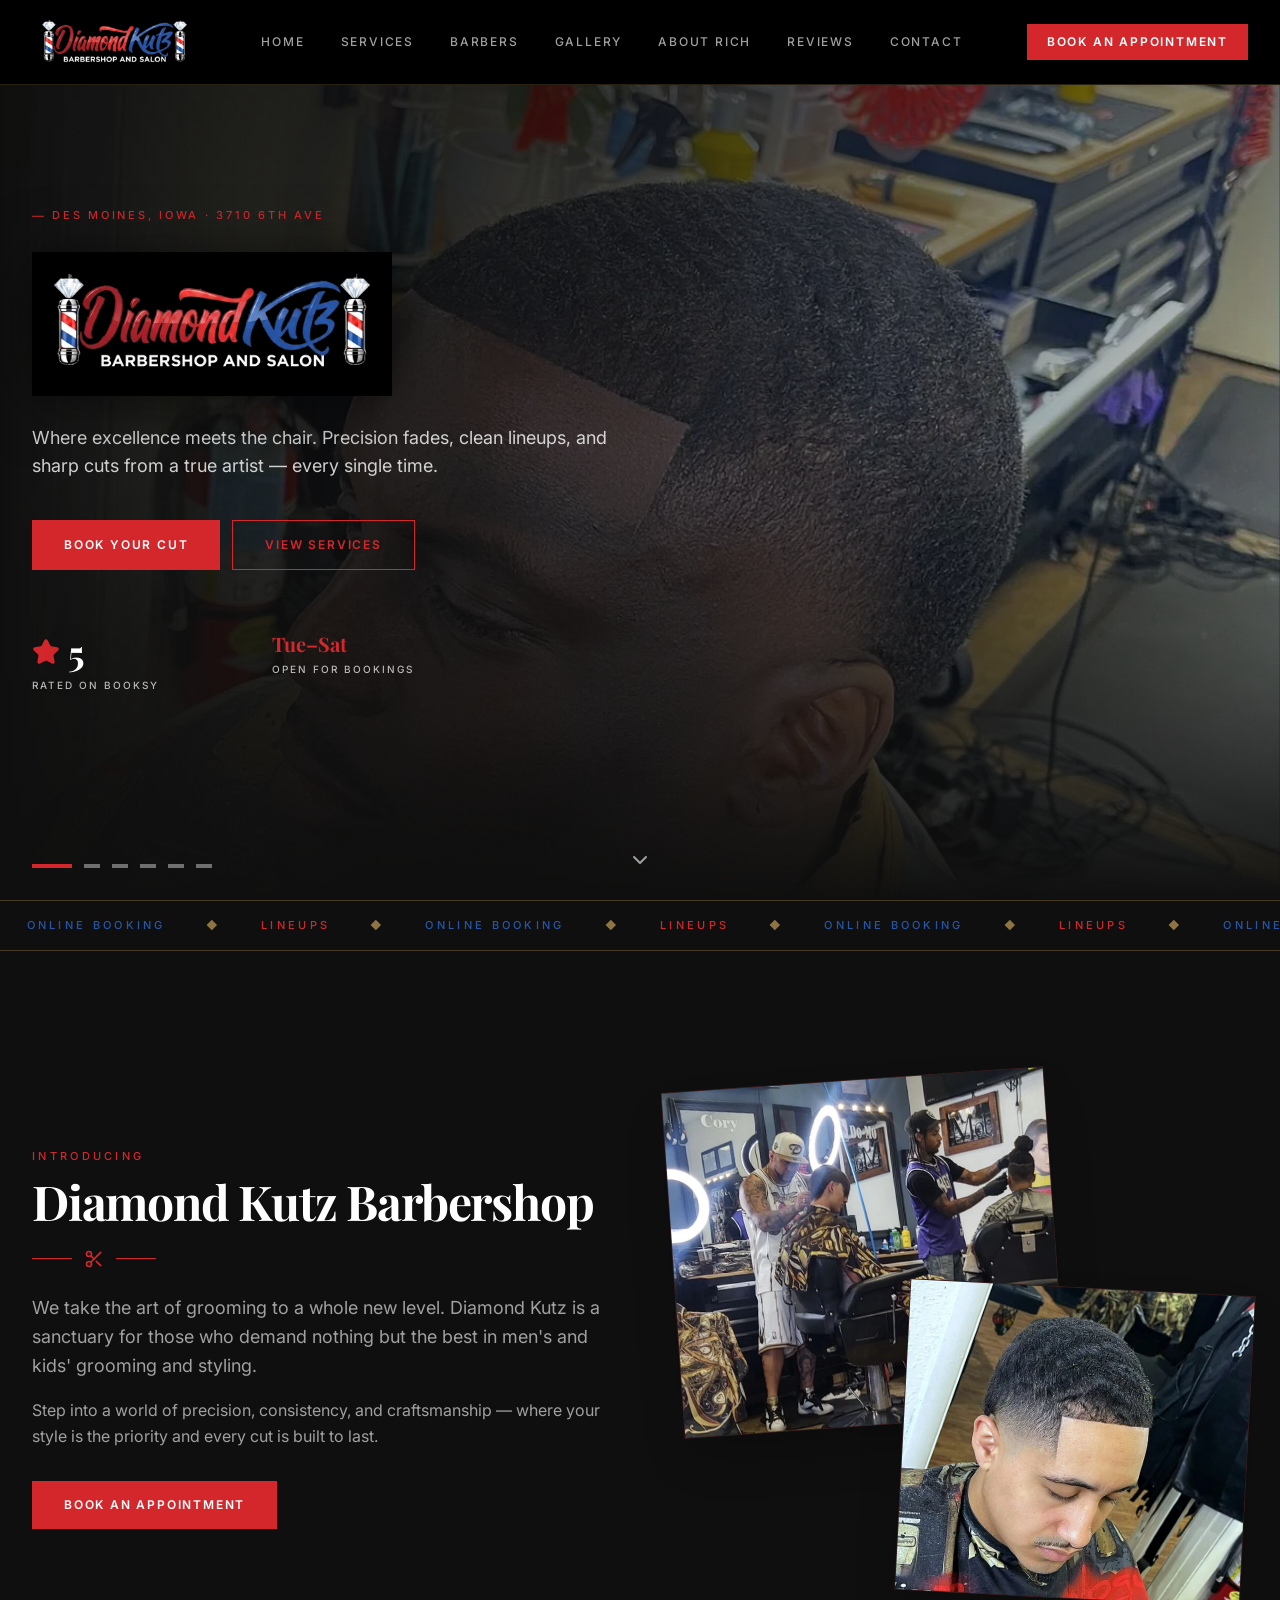
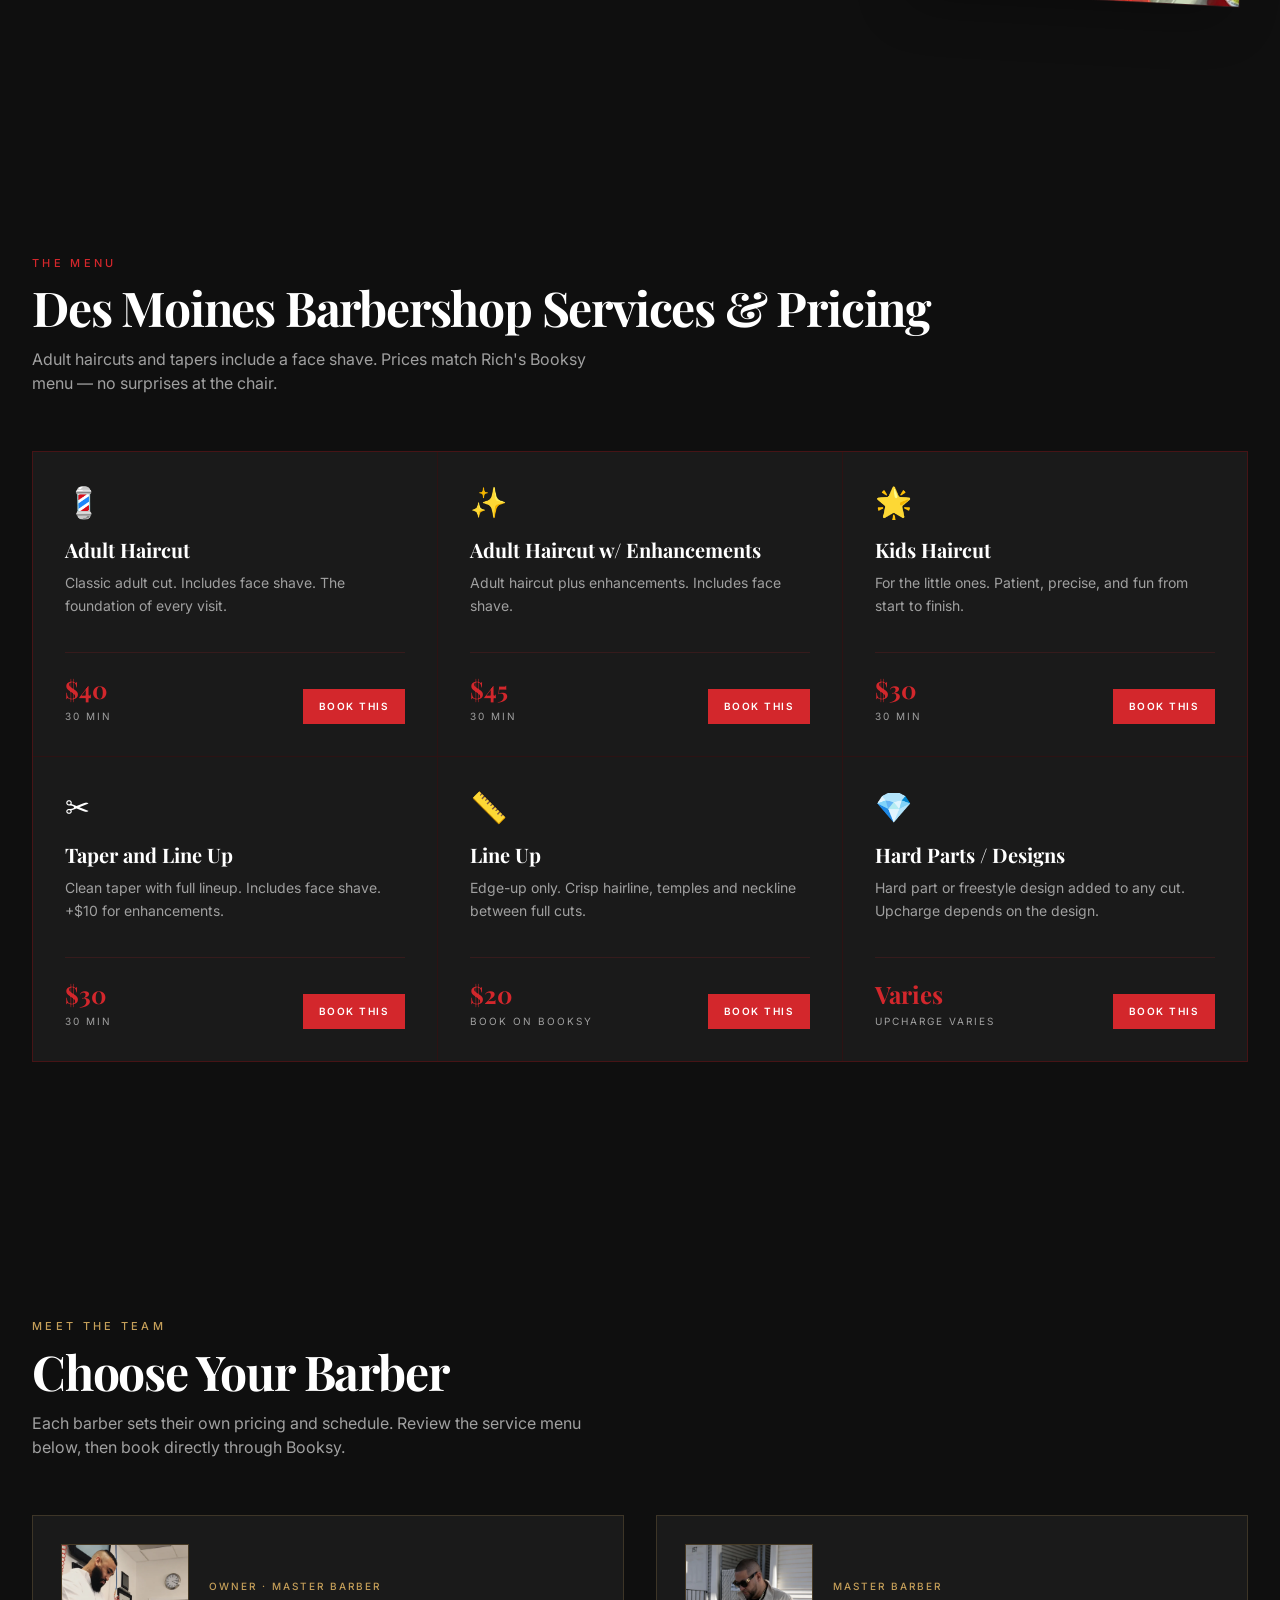
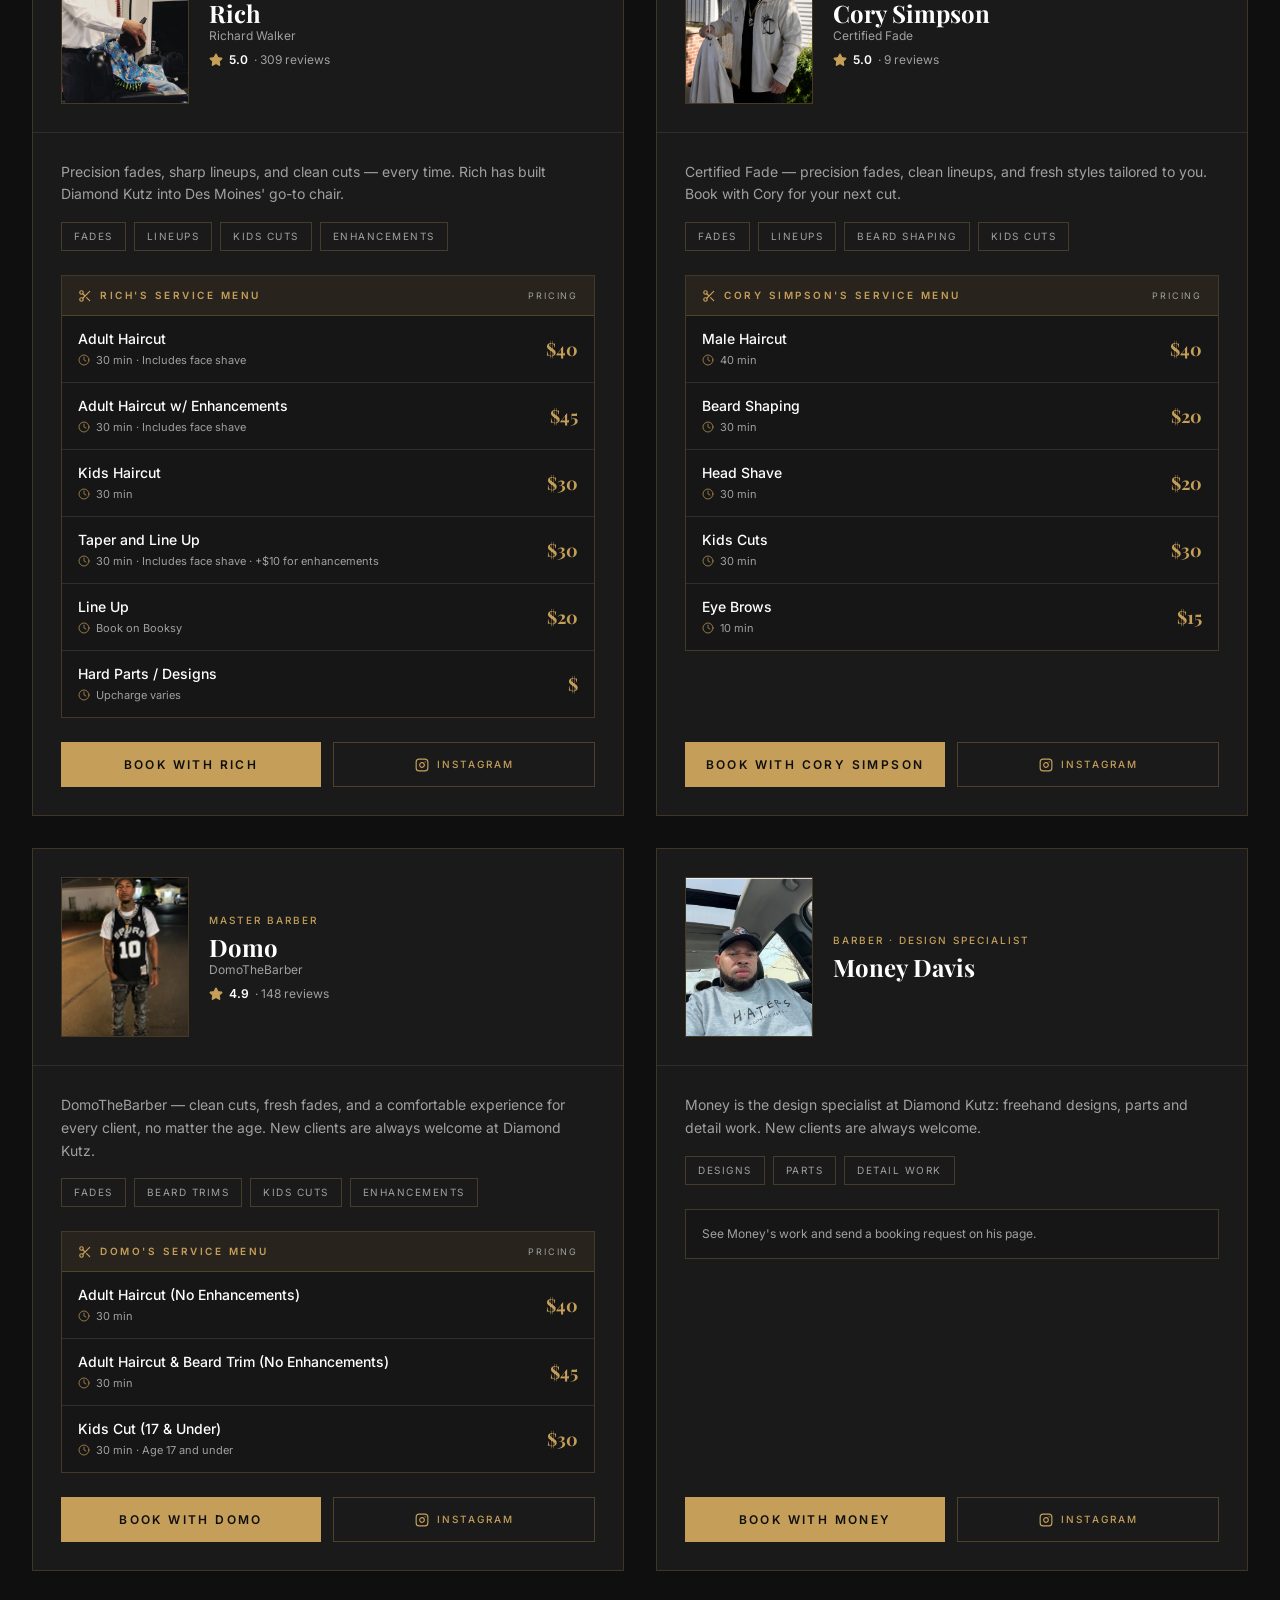
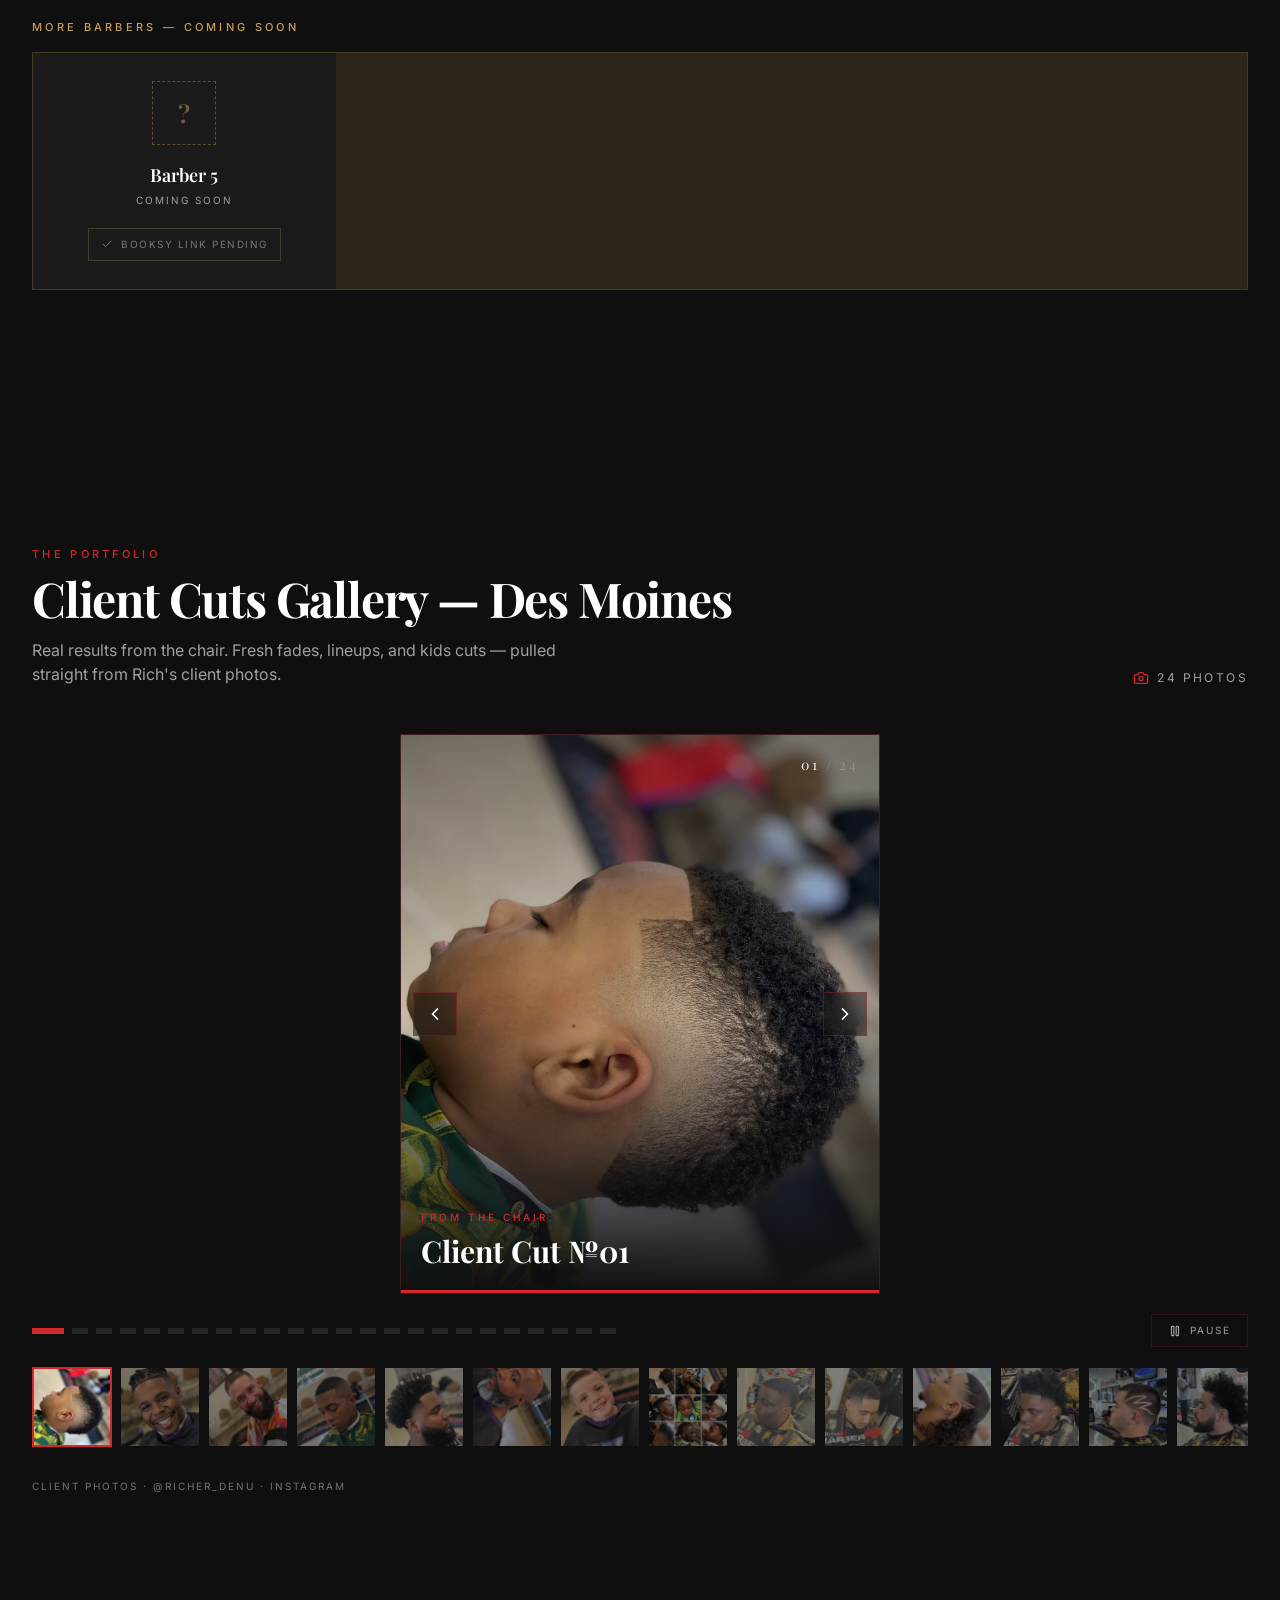
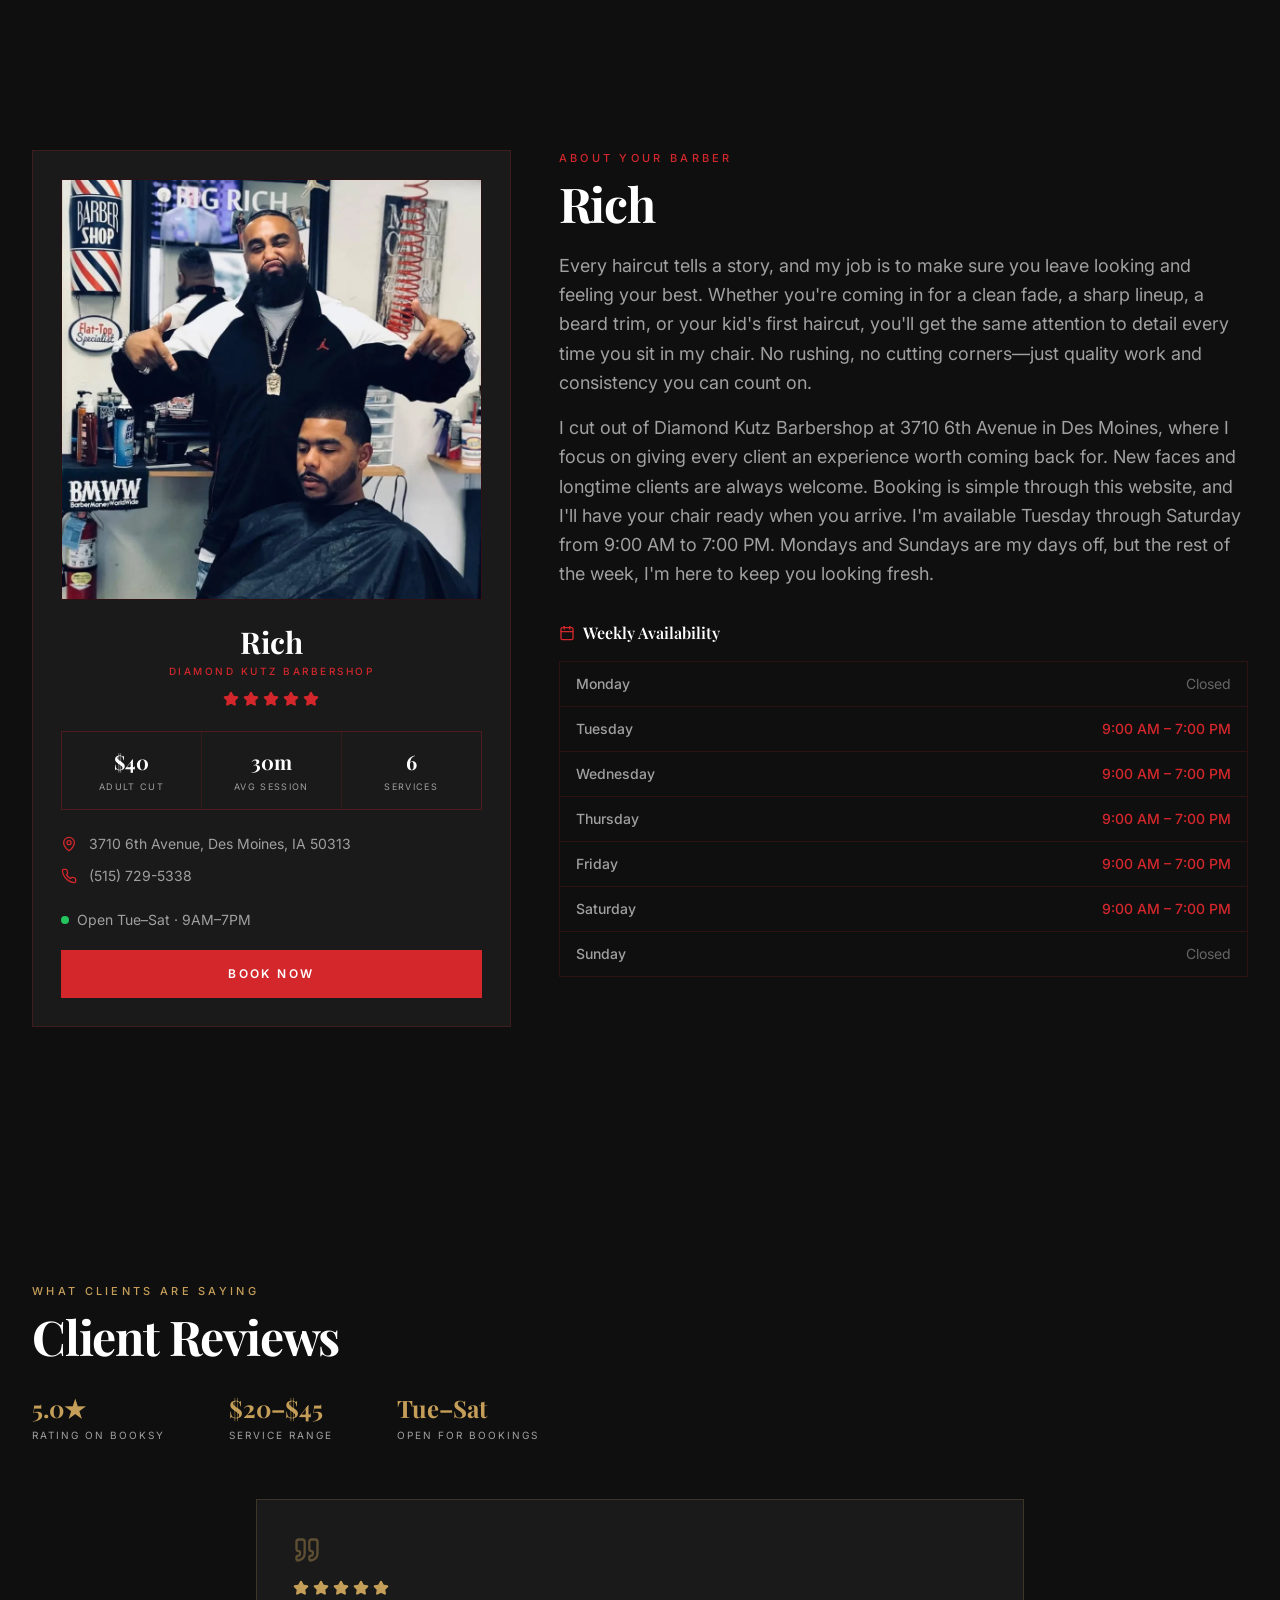
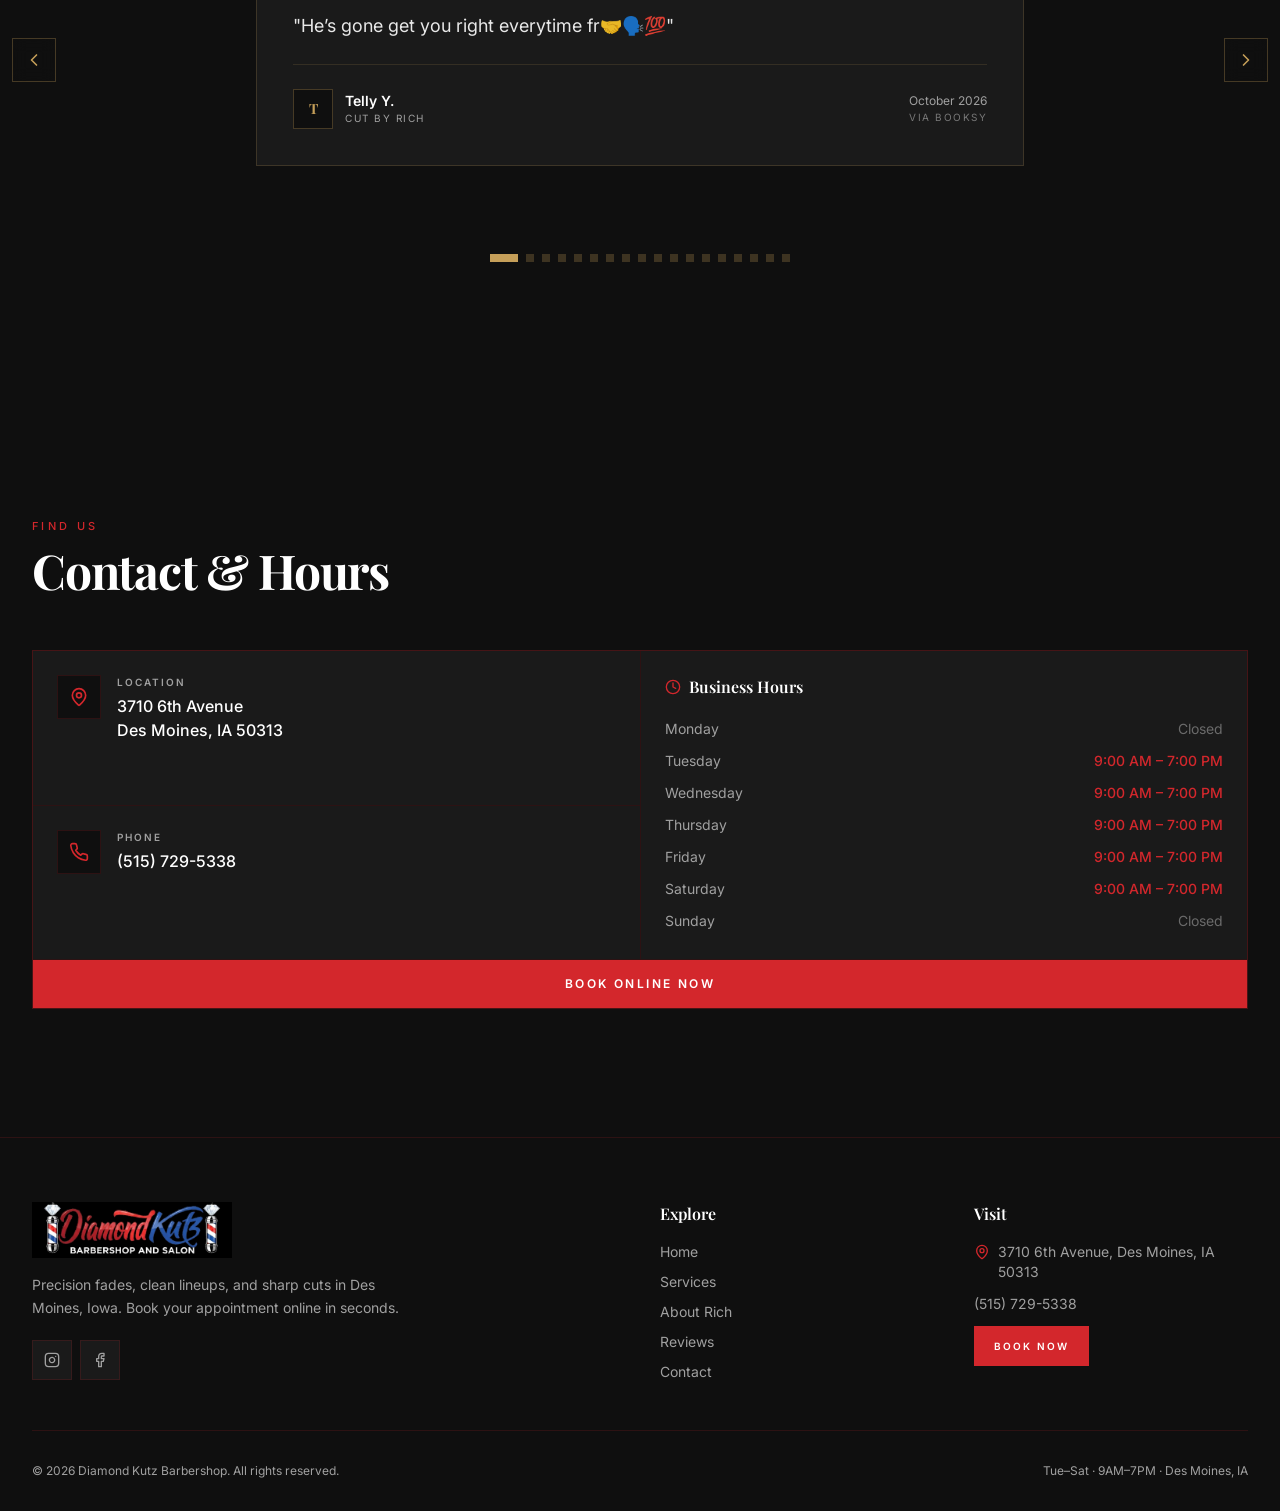
==== commit c1d78078: "Money Davis: full-size team card with his photo" ====
--- a/index.html
+++ b/index.html
@@ -198,6 +198,6 @@
 <!-- Google Tag Manager (noscript) -->
 <noscript><iframe src="https://www.googletagmanager.com/ns.html?id=GTM-NQJWMZGM" height="0" width="0" style="display:none;visibility:hidden"></iframe></noscript>
 <!-- End Google Tag Manager (noscript) -->
-<div id="root"><div class="min-h-screen bg-background"><header data-header class="fixed top-0 left-0 right-0 z-50 transition-all duration-300 bg-black border-b border-gold/20 py-5"><div class="max-w-7xl mx-auto px-5 sm:px-8 flex items-center justify-between"><a href="#home" data-nav class="group"><div class="flex items-center justify-center overflow-hidden h-10 w-[150px] sm:h-11 sm:w-[165px]"><span class="inline-block relative w-full h-full"><img src="/img/diamondkutz-logo-black-barbershop.webp" loading="lazy" class="w-full h-full inset-0 absolute object-cover" alt="Diamond Kutz Barbershop, Des Moines"></span></div></a><nav class="hidden md:flex items-center gap-1"><a href="#home" data-nav class="px-4 py-2 text-xs uppercase tracking-[0.15em] text-muted-foreground hover:text-primary transition-colors font-medium inline-flex items-center justify-center text-center">Home</a><a href="#services" data-nav class="px-4 py-2 text-xs uppercase tracking-[0.15em] text-muted-foreground hover:text-primary transition-colors font-medium inline-flex items-center justify-center text-center">Services</a><a href="#barbers" data-nav class="px-4 py-2 text-xs uppercase tracking-[0.15em] text-muted-foreground hover:text-primary transition-colors font-medium inline-flex items-center justify-center text-center">Barbers</a><a href="#gallery" data-nav class="px-4 py-2 text-xs uppercase tracking-[0.15em] text-muted-foreground hover:text-primary transition-colors font-medium inline-flex items-center justify-center text-center">Gallery</a><a href="#about" data-nav class="px-4 py-2 text-xs uppercase tracking-[0.15em] text-muted-foreground hover:text-primary transition-colors font-medium inline-flex items-center justify-center text-center">About Rich</a><a href="#reviews" data-nav class="px-4 py-2 text-xs uppercase tracking-[0.15em] text-muted-foreground hover:text-primary transition-colors font-medium inline-flex items-center justify-center text-center">Reviews</a><a href="#contact" data-nav class="px-4 py-2 text-xs uppercase tracking-[0.15em] text-muted-foreground hover:text-primary transition-colors font-medium inline-flex items-center justify-center text-center">Contact</a></nav><div class="flex items-center gap-3"><a href="https://booksy.com/en-us/dl/show-business/621339" target="_blank" rel="noopener noreferrer" class="hidden sm:inline-flex items-center gap-2 px-5 py-2.5 bg-primary hover:brightness-110 text-primary-foreground font-semibold text-xs uppercase tracking-[0.15em] transition-all">Book an Appointment</a><button data-menu-toggle aria-label="Open menu" aria-expanded="false" class="md:hidden w-10 h-10 flex items-center justify-center text-foreground"><svg xmlns="http://www.w3.org/2000/svg" width="24" height="24" viewBox="0 0 24 24" fill="none" stroke="currentColor" stroke-width="2" stroke-linecap="round" stroke-linejoin="round" class="lucide lucide-menu w-5 h-5"><line x1="4" x2="20" y1="12" y2="12"></line><line x1="4" x2="20" y1="6" y2="6"></line><line x1="4" x2="20" y1="18" y2="18"></line></svg></button></div></div></header><main><section id="home" class="relative min-h-screen flex flex-col items-stretch md:flex-row md:items-center overflow-hidden bg-background"><div class="relative w-full aspect-[4/5] sm:aspect-[4/3] order-2 md:order-none md:absolute md:inset-0 md:aspect-auto bg-background overflow-hidden" data-hero><div aria-hidden="false" class="absolute inset-0 transition-opacity duration-700 ease-out will-change-[opacity] opacity-100" data-hero-slide="0"><img src="/img/hero-domo-drop-fade-lineup-diamond-kutz.webp" srcset="/img/hero-domo-drop-fade-lineup-diamond-kutz-800.webp 800w, /img/hero-domo-drop-fade-lineup-diamond-kutz.webp 1440w" sizes="100vw" alt="Drop fade with a sharp lineup by Domo at Diamond Kutz Barbershop, Des Moines" loading="eager" decoding="async" class="block w-full h-full object-cover object-[50%_45%] sm:object-[50%_12%]"></div><div aria-hidden="true" class="absolute inset-0 transition-opacity duration-700 ease-out will-change-[opacity] opacity-0" data-hero-slide="1"><img src="/img/hero-domo-sponge-curl-taper-diamond-kutz.webp" srcset="/img/hero-domo-sponge-curl-taper-diamond-kutz-800.webp 800w, /img/hero-domo-sponge-curl-taper-diamond-kutz.webp 1440w" sizes="100vw" alt="Sponge-curl top with a clean taper by Domo at Diamond Kutz Barbershop" loading="eager" decoding="async" class="block w-full h-full object-cover object-[50%_40%] sm:object-[50%_10%]"></div><div aria-hidden="true" class="absolute inset-0 transition-opacity duration-700 ease-out will-change-[opacity] opacity-0" data-hero-slide="2"><img src="/img/hero-domo-taper-side-profile-diamond-kutz.webp" srcset="/img/hero-domo-taper-side-profile-diamond-kutz-800.webp 800w, /img/hero-domo-taper-side-profile-diamond-kutz.webp 1440w" sizes="100vw" alt="Clean taper, side profile, by Domo at Diamond Kutz Barbershop" loading="eager" decoding="async" class="block w-full h-full object-cover object-[50%_40%] sm:object-[50%_15%]"></div><div aria-hidden="true" class="absolute inset-0 transition-opacity duration-700 ease-out will-change-[opacity] opacity-0" data-hero-slide="3"><img src="/img/hero-diamond-kutz-storefront-3710-6th-ave-des-moines.webp" srcset="/img/hero-diamond-kutz-storefront-3710-6th-ave-des-moines-800.webp 800w, /img/hero-diamond-kutz-storefront-3710-6th-ave-des-moines.webp 1440w" sizes="100vw" alt="Diamond Kutz Barbershop at 3710 6th Ave, Des Moines — a client in the chair under the shop sign" loading="eager" decoding="async" class="block w-full h-full object-cover object-[80%_50%] sm:object-[50%_45%]"></div><div aria-hidden="true" class="absolute inset-0 transition-opacity duration-700 ease-out will-change-[opacity] opacity-0" data-hero-slide="4"><img src="/img/hero-diamond-kutz-barbers-at-work-des-moines.webp" srcset="/img/hero-diamond-kutz-barbers-at-work-des-moines-800.webp 800w, /img/hero-diamond-kutz-barbers-at-work-des-moines.webp 1440w" sizes="100vw" alt="The Diamond Kutz barbers at work inside the shop in Des Moines" loading="eager" decoding="async" class="block w-full h-full object-cover object-[70%_50%] sm:object-[50%_40%]"></div><div aria-hidden="true" class="absolute inset-0 transition-opacity duration-700 ease-out will-change-[opacity] opacity-0" data-hero-slide="5"><img src="/img/hero-burst-fade-mullet-beard-diamond-kutz.webp" srcset="/img/hero-burst-fade-mullet-beard-diamond-kutz-800.webp 800w, /img/hero-burst-fade-mullet-beard-diamond-kutz.webp 1440w" sizes="100vw" alt="Burst fade mullet with a full beard at Diamond Kutz Barbershop" loading="eager" decoding="async" class="block w-full h-full object-cover object-[55%_40%] sm:object-[50%_35%]"></div><div class="absolute bottom-4 md:bottom-8 left-5 sm:left-8 z-20 flex items-center gap-3"><button aria-label="View slide 1" class="h-1 transition-all duration-300 w-10 bg-primary" data-hero-dot="0"></button><button aria-label="View slide 2" class="h-1 transition-all duration-300 w-4 bg-white/40 hover:bg-white/70" data-hero-dot="1"></button><button aria-label="View slide 3" class="h-1 transition-all duration-300 w-4 bg-white/40 hover:bg-white/70" data-hero-dot="2"></button><button aria-label="View slide 4" class="h-1 transition-all duration-300 w-4 bg-white/40 hover:bg-white/70" data-hero-dot="3"></button><button aria-label="View slide 5" class="h-1 transition-all duration-300 w-4 bg-white/40 hover:bg-white/70" data-hero-dot="4"></button><button aria-label="View slide 6" class="h-1 transition-all duration-300 w-4 bg-white/40 hover:bg-white/70" data-hero-dot="5"></button></div></div><div class="hidden md:block absolute inset-0 bg-gradient-to-r from-background via-background/70 to-background/10"></div><div class="hidden md:block absolute inset-0 bg-gradient-to-t from-background via-transparent to-background/50"></div><div class="relative z-10 max-w-7xl mx-auto px-5 sm:px-8 w-full pt-28 pb-10 md:pb-28 order-1 md:order-none"><div class="max-w-2xl"><div class="flex items-center gap-2 mb-7 animate-[fadeIn_0.6s_ease-out]"><span class="text-primary text-xs">—</span><span class="text-primary text-[11px] uppercase tracking-[0.25em] font-medium">Des Moines, Iowa · 3710 6th Ave</span></div><div class="drop-shadow-[0_4px_30px_rgba(0,0,0,0.6)]"><div class="flex items-center justify-center overflow-hidden h-28 w-[280px] sm:h-36 sm:w-[360px]"><span class="inline-block relative w-full h-full"><img src="/img/diamondkutz-logo-black-barbershop.webp" loading="lazy" class="w-full h-full inset-0 absolute object-cover" alt="Diamond Kutz Barbershop, Des Moines"></span></div><h1 class="sr-only">Diamond Kutz Barbershop in Des Moines, Iowa</h1></div><p class="mt-7 text-base sm:text-lg text-foreground/80 max-w-xl leading-relaxed">Where excellence meets the chair. Precision fades, clean lineups, and sharp cuts from a true artist — every single time.</p><div class="mt-10 flex flex-col sm:flex-row gap-3"><a href="https://booksy.com/en-us/dl/show-business/621339" target="_blank" rel="noopener noreferrer" class="inline-flex items-center justify-center gap-2 px-8 py-4 bg-primary hover:brightness-110 text-primary-foreground font-semibold text-xs uppercase tracking-[0.15em] transition-all">Book Your Cut</a><a href="#services" data-nav class="inline-flex items-center justify-center px-8 py-4 border border-primary text-primary font-semibold text-xs uppercase tracking-[0.15em] transition-all hover:bg-primary/10">View Services</a></div><div class="mt-10 md:mt-16 grid grid-cols-2 gap-8 max-w-md"><div><div class="flex items-center gap-2"><svg xmlns="http://www.w3.org/2000/svg" width="24" height="24" viewBox="0 0 24 24" fill="none" stroke="currentColor" stroke-width="2" stroke-linecap="round" stroke-linejoin="round" class="lucide lucide-star w-7 h-7 text-primary fill-primary"><path d="M11.525 2.295a.53.53 0 0 1 .95 0l2.31 4.679a2.123 2.123 0 0 0 1.595 1.16l5.166.756a.53.53 0 0 1 .294.904l-3.736 3.638a2.123 2.123 0 0 0-.611 1.878l.882 5.14a.53.53 0 0 1-.771.56l-4.618-2.428a2.122 2.122 0 0 0-1.973 0L6.396 21.01a.53.53 0 0 1-.77-.56l.881-5.139a2.122 2.122 0 0 0-.611-1.879L2.16 9.795a.53.53 0 0 1 .294-.906l5.165-.755a2.122 2.122 0 0 0 1.597-1.16z"></path></svg><span class="font-heading text-foreground text-4xl font-bold leading-none drop-shadow-[0_2px_12px_rgba(0,0,0,0.6)]">5</span></div><div class="mt-2 text-[10px] uppercase tracking-[0.2em] text-foreground/70 font-medium">Rated on Booksy</div></div><div><div class="font-heading text-primary text-xl font-bold leading-none">Tue–Sat</div><div class="mt-2 text-[10px] uppercase tracking-[0.2em] text-foreground/70 font-medium">Open for Bookings</div></div></div></div></div><a href="#services" data-nav aria-label="Scroll to services" class="hidden md:block absolute bottom-7 left-1/2 -translate-x-1/2 z-10 text-foreground/60 hover:text-primary transition-colors"><svg xmlns="http://www.w3.org/2000/svg" width="24" height="24" viewBox="0 0 24 24" fill="none" stroke="currentColor" stroke-width="2" stroke-linecap="round" stroke-linejoin="round" class="lucide lucide-chevron-down w-6 h-6 animate-bounce"><path d="m6 9 6 6 6-6"></path></svg></a></section><div class="border-y border-gold/30 bg-background py-4 overflow-hidden"><div class="flex gap-10 animate-[marquee_28s_linear_infinite] whitespace-nowrap justify-center"><div class="flex gap-10 items-center text-[11px] uppercase tracking-[0.3em] font-medium"><span class="text-primary">Lineups</span><span class="text-gold/70">◆</span><span class="text-accent">Online Booking</span><span class="text-gold/70">◆</span></div><div class="flex gap-10 items-center text-[11px] uppercase tracking-[0.3em] font-medium"><span class="text-primary">Lineups</span><span class="text-gold/70">◆</span><span class="text-accent">Online Booking</span><span class="text-gold/70">◆</span></div><div class="flex gap-10 items-center text-[11px] uppercase tracking-[0.3em] font-medium"><span class="text-primary">Lineups</span><span class="text-gold/70">◆</span><span class="text-accent">Online Booking</span><span class="text-gold/70">◆</span></div><div class="flex gap-10 items-center text-[11px] uppercase tracking-[0.3em] font-medium"><span class="text-primary">Lineups</span><span class="text-gold/70">◆</span><span class="text-accent">Online Booking</span><span class="text-gold/70">◆</span></div><div class="flex gap-10 items-center text-[11px] uppercase tracking-[0.3em] font-medium"><span class="text-primary">Lineups</span><span class="text-gold/70">◆</span><span class="text-accent">Online Booking</span><span class="text-gold/70">◆</span></div><div class="flex gap-10 items-center text-[11px] uppercase tracking-[0.3em] font-medium"><span class="text-primary">Lineups</span><span class="text-gold/70">◆</span><span class="text-accent">Online Booking</span><span class="text-gold/70">◆</span></div></div></div><section class="relative bg-background py-24 sm:py-32 overflow-hidden"><div class="max-w-7xl mx-auto px-5 sm:px-8"><div class="grid lg:grid-cols-2 gap-16 items-center"><div><div class="text-primary text-[11px] uppercase tracking-[0.3em] font-medium mb-3">Introducing</div><h2 class="font-heading text-4xl sm:text-5xl font-bold text-foreground tracking-tight mb-6">Diamond Kutz Barbershop</h2><div class="flex items-center gap-3 mb-6"><span class="h-px w-10 bg-primary"></span><svg xmlns="http://www.w3.org/2000/svg" width="24" height="24" viewBox="0 0 24 24" fill="none" stroke="currentColor" stroke-width="2" stroke-linecap="round" stroke-linejoin="round" class="lucide lucide-scissors w-5 h-5 text-primary"><circle cx="6" cy="6" r="3"></circle><path d="M8.12 8.12 12 12"></path><path d="M20 4 8.12 15.88"></path><circle cx="6" cy="18" r="3"></circle><path d="M14.8 14.8 20 20"></path></svg><span class="h-px w-10 bg-primary"></span></div><p class="text-muted-foreground text-lg leading-relaxed mb-4">We take the art of grooming to a whole new level. Diamond Kutz is a sanctuary for those who demand nothing but the best in men's and kids' grooming and styling.</p><p class="text-muted-foreground leading-relaxed mb-8">Step into a world of precision, consistency, and craftsmanship — where your style is the priority and every cut is built to last.</p><a href="https://booksy.com/en-us/dl/show-business/621339" target="_blank" rel="noopener noreferrer" class="inline-flex items-center px-8 py-4 bg-primary hover:brightness-110 text-primary-foreground font-semibold text-xs uppercase tracking-[0.15em] transition-all">Book an Appointment</a></div><div class="relative h-[420px] sm:h-[520px]"><img src="/img/diamond-kutz-inside-shop-des-moines.webp" alt="Premium barbershop interior at Diamond Kutz in Des Moines" loading="eager" decoding="async" class="absolute top-0 left-0 w-2/3 h-2/3 block object-cover object-center bg-card -rotate-[4deg] shadow-2xl border border-primary/15"><img src="/img/domo-low-taper-lineup-diamond-kutz-v2.webp" alt="Low taper with a clean lineup by Domo at Diamond Kutz Barbershop" loading="eager" decoding="async" class="absolute bottom-0 right-0 w-3/5 h-3/5 block object-cover object-[50%_35%] bg-card rotate-[3deg] shadow-2xl border border-primary/15 z-10"></div></div></div></section><section id="services" class="relative py-24 sm:py-32 bg-background"><div class="max-w-7xl mx-auto px-5 sm:px-8"><div class="mb-14"><div class="text-primary text-[11px] uppercase tracking-[0.3em] font-medium mb-3">The Menu</div><h2 class="font-heading text-4xl sm:text-5xl font-bold text-foreground tracking-tight">Des Moines Barbershop Services &amp; Pricing</h2><p class="mt-4 text-muted-foreground max-w-xl">Adult haircuts and tapers include a face shave. Prices match Rich's Booksy menu — no surprises at the chair.</p></div><div class="grid sm:grid-cols-2 lg:grid-cols-3 gap-px bg-primary/15 border border-primary/15"><div class="group bg-card p-8 transition-colors hover:bg-secondary"><div class="flex items-start justify-between mb-4"><span class="text-3xl">💈</span></div><h3 class="text-foreground font-heading font-bold text-xl mb-2">Adult Haircut</h3><p class="text-muted-foreground text-sm leading-relaxed mb-6 min-h-[56px]">Classic adult cut. Includes face shave. The foundation of every visit.</p><div class="flex items-end justify-between pt-5 border-t border-primary/15"><div><div class="text-2xl font-bold text-primary font-heading">$40</div><div class="text-[10px] uppercase tracking-[0.2em] text-muted-foreground mt-1">30 min</div></div><a href="https://booksy.com/en-us/dl/show-business/621339" target="_blank" rel="noopener noreferrer" class="px-4 py-2.5 bg-primary hover:brightness-110 text-primary-foreground text-[10px] uppercase tracking-[0.15em] font-semibold transition-all inline-flex items-center justify-center text-center">Book This</a></div></div><div class="group bg-card p-8 transition-colors hover:bg-secondary"><div class="flex items-start justify-between mb-4"><span class="text-3xl">✨</span></div><h3 class="text-foreground font-heading font-bold text-xl mb-2">Adult Haircut w/ Enhancements</h3><p class="text-muted-foreground text-sm leading-relaxed mb-6 min-h-[56px]">Adult haircut plus enhancements. Includes face shave.</p><div class="flex items-end justify-between pt-5 border-t border-primary/15"><div><div class="text-2xl font-bold text-primary font-heading">$45</div><div class="text-[10px] uppercase tracking-[0.2em] text-muted-foreground mt-1">30 min</div></div><a href="https://booksy.com/en-us/dl/show-business/621339" target="_blank" rel="noopener noreferrer" class="px-4 py-2.5 bg-primary hover:brightness-110 text-primary-foreground text-[10px] uppercase tracking-[0.15em] font-semibold transition-all inline-flex items-center justify-center text-center">Book This</a></div></div><div class="group bg-card p-8 transition-colors hover:bg-secondary"><div class="flex items-start justify-between mb-4"><span class="text-3xl">🌟</span></div><h3 class="text-foreground font-heading font-bold text-xl mb-2">Kids Haircut</h3><p class="text-muted-foreground text-sm leading-relaxed mb-6 min-h-[56px]">For the little ones. Patient, precise, and fun from start to finish.</p><div class="flex items-end justify-between pt-5 border-t border-primary/15"><div><div class="text-2xl font-bold text-primary font-heading">$30</div><div class="text-[10px] uppercase tracking-[0.2em] text-muted-foreground mt-1">30 min</div></div><a href="https://booksy.com/en-us/dl/show-business/621339" target="_blank" rel="noopener noreferrer" class="px-4 py-2.5 bg-primary hover:brightness-110 text-primary-foreground text-[10px] uppercase tracking-[0.15em] font-semibold transition-all inline-flex items-center justify-center text-center">Book This</a></div></div><div class="group bg-card p-8 transition-colors hover:bg-secondary"><div class="flex items-start justify-between mb-4"><span class="text-3xl">✂️</span></div><h3 class="text-foreground font-heading font-bold text-xl mb-2">Taper and Line Up</h3><p class="text-muted-foreground text-sm leading-relaxed mb-6 min-h-[56px]">Clean taper with full lineup. Includes face shave. +$10 for enhancements.</p><div class="flex items-end justify-between pt-5 border-t border-primary/15"><div><div class="text-2xl font-bold text-primary font-heading">$30</div><div class="text-[10px] uppercase tracking-[0.2em] text-muted-foreground mt-1">30 min</div></div><a href="https://booksy.com/en-us/dl/show-business/621339" target="_blank" rel="noopener noreferrer" class="px-4 py-2.5 bg-primary hover:brightness-110 text-primary-foreground text-[10px] uppercase tracking-[0.15em] font-semibold transition-all inline-flex items-center justify-center text-center">Book This</a></div></div><div class="group bg-card p-8 transition-colors hover:bg-secondary"><div class="flex items-start justify-between mb-4"><span class="text-3xl">📏</span></div><h3 class="text-foreground font-heading font-bold text-xl mb-2">Line Up</h3><p class="text-muted-foreground text-sm leading-relaxed mb-6 min-h-[56px]">Edge-up only. Crisp hairline, temples and neckline between full cuts.</p><div class="flex items-end justify-between pt-5 border-t border-primary/15"><div><div class="text-2xl font-bold text-primary font-heading">$20</div><div class="text-[10px] uppercase tracking-[0.2em] text-muted-foreground mt-1">Book on Booksy</div></div><a href="https://booksy.com/en-us/dl/show-business/621339" target="_blank" rel="noopener noreferrer" class="px-4 py-2.5 bg-primary hover:brightness-110 text-primary-foreground text-[10px] uppercase tracking-[0.15em] font-semibold transition-all inline-flex items-center justify-center text-center">Book This</a></div></div><div class="group bg-card p-8 transition-colors hover:bg-secondary"><div class="flex items-start justify-between mb-4"><span class="text-3xl">💎</span></div><h3 class="text-foreground font-heading font-bold text-xl mb-2">Hard Parts / Designs</h3><p class="text-muted-foreground text-sm leading-relaxed mb-6 min-h-[56px]">Hard part or freestyle design added to any cut. Upcharge depends on the design.</p><div class="flex items-end justify-between pt-5 border-t border-primary/15"><div><div class="text-2xl font-bold text-primary font-heading">Varies</div><div class="text-[10px] uppercase tracking-[0.2em] text-muted-foreground mt-1">Upcharge varies</div></div><a href="https://booksy.com/en-us/dl/show-business/621339" target="_blank" rel="noopener noreferrer" class="px-4 py-2.5 bg-primary hover:brightness-110 text-primary-foreground text-[10px] uppercase tracking-[0.15em] font-semibold transition-all inline-flex items-center justify-center text-center">Book This</a></div></div></div></div></section><section id="barbers" class="relative py-24 sm:py-32 bg-background"><div class="max-w-7xl mx-auto px-5 sm:px-8"><div class="mb-14"><div class="text-gold text-[11px] uppercase tracking-[0.3em] font-medium mb-3">Meet the Team</div><h2 class="font-heading text-4xl sm:text-5xl font-bold text-foreground tracking-tight">Choose Your Barber</h2><p class="mt-4 text-muted-foreground max-w-xl">Each barber sets their own pricing and schedule. Review the service menu below, then book directly through Booksy.</p></div><div class="grid lg:grid-cols-2 gap-8"><div class="bg-card border border-gold/20 flex flex-col"><div class="p-6 sm:p-7 flex items-center gap-5 border-b border-border"><button data-lightbox="/img/91513c15-b816-43aa-9afa-d3c326aeceb6.webp" data-lb-name="Rich" data-lb-sub="Richard Walker" aria-label="View photo of Rich" class="w-28 h-36 sm:w-32 sm:h-40 flex-shrink-0 bg-background border border-gold/30 overflow-hidden flex items-center justify-center group relative disabled:cursor-default"><span class="inline-block relative w-full h-full"><img src="/img/91513c15-b816-43aa-9afa-d3c326aeceb6.webp" loading="lazy" class="w-full h-full inset-0 absolute object-cover" alt="Rich — Owner · Master Barber at Diamond Kutz Barbershop Des Moines" style="object-position:50% 30%"></span><span class="absolute inset-0 bg-black/0 group-hover:bg-black/30 transition-colors flex items-center justify-center"><svg xmlns="http://www.w3.org/2000/svg" width="24" height="24" viewBox="0 0 24 24" fill="none" stroke="currentColor" stroke-width="2" stroke-linecap="round" stroke-linejoin="round" class="lucide lucide-maximize2 w-5 h-5 text-white opacity-0 group-hover:opacity-100 transition-opacity"><polyline points="15 3 21 3 21 9"></polyline><polyline points="9 21 3 21 3 15"></polyline><line x1="21" x2="14" y1="3" y2="10"></line><line x1="3" x2="10" y1="21" y2="14"></line></svg></span></button><div class="flex-1 min-w-0"><div class="text-[10px] uppercase tracking-[0.2em] text-gold font-medium mb-1">Owner · Master Barber</div><div class="font-heading text-foreground text-2xl font-bold leading-tight">Rich</div><div class="text-muted-foreground text-xs mb-2">Richard Walker</div><div class="flex items-center gap-1.5"><svg xmlns="http://www.w3.org/2000/svg" width="24" height="24" viewBox="0 0 24 24" fill="none" stroke="currentColor" stroke-width="2" stroke-linecap="round" stroke-linejoin="round" class="lucide lucide-star w-3.5 h-3.5 text-gold fill-gold"><path d="M11.525 2.295a.53.53 0 0 1 .95 0l2.31 4.679a2.123 2.123 0 0 0 1.595 1.16l5.166.756a.53.53 0 0 1 .294.904l-3.736 3.638a2.123 2.123 0 0 0-.611 1.878l.882 5.14a.53.53 0 0 1-.771.56l-4.618-2.428a2.122 2.122 0 0 0-1.973 0L6.396 21.01a.53.53 0 0 1-.77-.56l.881-5.139a2.122 2.122 0 0 0-.611-1.879L2.16 9.795a.53.53 0 0 1 .294-.906l5.165-.755a2.122 2.122 0 0 0 1.597-1.16z"></path></svg><span class="text-foreground text-xs font-semibold">5.0</span><span class="text-muted-foreground text-xs">· 309 reviews</span></div></div></div><div class="p-6 sm:p-7 flex flex-col flex-1"><p class="text-muted-foreground text-sm leading-relaxed mb-4">Precision fades, sharp lineups, and clean cuts — every time. Rich has built Diamond Kutz into Des Moines' go-to chair.</p><div class="flex flex-wrap gap-2 mb-6"><span class="px-3 py-1.5 border border-gold/25 text-[10px] uppercase tracking-[0.15em] text-muted-foreground">Fades</span><span class="px-3 py-1.5 border border-gold/25 text-[10px] uppercase tracking-[0.15em] text-muted-foreground">Lineups</span><span class="px-3 py-1.5 border border-gold/25 text-[10px] uppercase tracking-[0.15em] text-muted-foreground">Kids Cuts</span><span class="px-3 py-1.5 border border-gold/25 text-[10px] uppercase tracking-[0.15em] text-muted-foreground">Enhancements</span></div><div class="flex-1"><div class="border border-gold/25 bg-background/40"><div class="flex items-center justify-between gap-2 px-4 py-3 bg-gold/10 border-b border-gold/25"><div class="flex items-center gap-2"><svg xmlns="http://www.w3.org/2000/svg" width="24" height="24" viewBox="0 0 24 24" fill="none" stroke="currentColor" stroke-width="2" stroke-linecap="round" stroke-linejoin="round" class="lucide lucide-scissors w-3.5 h-3.5 text-gold"><circle cx="6" cy="6" r="3"></circle><path d="M8.12 8.12 12 12"></path><path d="M20 4 8.12 15.88"></path><circle cx="6" cy="18" r="3"></circle><path d="M14.8 14.8 20 20"></path></svg><span class="text-[10px] uppercase tracking-[0.25em] text-gold font-semibold">Rich's Service Menu</span></div><span class="text-[9px] uppercase tracking-[0.2em] text-muted-foreground">Pricing</span></div><div class="divide-y divide-border"><div class="flex items-center justify-between gap-4 px-4 py-3.5 hover:bg-gold/5 transition-colors"><div class="min-w-0"><div class="text-foreground text-sm font-medium leading-tight">Adult Haircut</div><div class="flex items-center gap-1.5 mt-1 text-muted-foreground text-[11px]"><svg xmlns="http://www.w3.org/2000/svg" width="24" height="24" viewBox="0 0 24 24" fill="none" stroke="currentColor" stroke-width="2" stroke-linecap="round" stroke-linejoin="round" class="lucide lucide-clock w-3 h-3 text-gold/70"><circle cx="12" cy="12" r="10"></circle><polyline points="12 6 12 12 16 14"></polyline></svg>30 min · Includes face shave</div></div><div class="flex items-baseline gap-0.5 flex-shrink-0"><span class="text-gold font-heading text-lg font-bold">$40</span></div></div><div class="flex items-center justify-between gap-4 px-4 py-3.5 hover:bg-gold/5 transition-colors"><div class="min-w-0"><div class="text-foreground text-sm font-medium leading-tight">Adult Haircut w/ Enhancements</div><div class="flex items-center gap-1.5 mt-1 text-muted-foreground text-[11px]"><svg xmlns="http://www.w3.org/2000/svg" width="24" height="24" viewBox="0 0 24 24" fill="none" stroke="currentColor" stroke-width="2" stroke-linecap="round" stroke-linejoin="round" class="lucide lucide-clock w-3 h-3 text-gold/70"><circle cx="12" cy="12" r="10"></circle><polyline points="12 6 12 12 16 14"></polyline></svg>30 min · Includes face shave</div></div><div class="flex items-baseline gap-0.5 flex-shrink-0"><span class="text-gold font-heading text-lg font-bold">$45</span></div></div><div class="flex items-center justify-between gap-4 px-4 py-3.5 hover:bg-gold/5 transition-colors"><div class="min-w-0"><div class="text-foreground text-sm font-medium leading-tight">Kids Haircut</div><div class="flex items-center gap-1.5 mt-1 text-muted-foreground text-[11px]"><svg xmlns="http://www.w3.org/2000/svg" width="24" height="24" viewBox="0 0 24 24" fill="none" stroke="currentColor" stroke-width="2" stroke-linecap="round" stroke-linejoin="round" class="lucide lucide-clock w-3 h-3 text-gold/70"><circle cx="12" cy="12" r="10"></circle><polyline points="12 6 12 12 16 14"></polyline></svg>30 min</div></div><div class="flex items-baseline gap-0.5 flex-shrink-0"><span class="text-gold font-heading text-lg font-bold">$30</span></div></div><div class="flex items-center justify-between gap-4 px-4 py-3.5 hover:bg-gold/5 transition-colors"><div class="min-w-0"><div class="text-foreground text-sm font-medium leading-tight">Taper and Line Up</div><div class="flex items-center gap-1.5 mt-1 text-muted-foreground text-[11px]"><svg xmlns="http://www.w3.org/2000/svg" width="24" height="24" viewBox="0 0 24 24" fill="none" stroke="currentColor" stroke-width="2" stroke-linecap="round" stroke-linejoin="round" class="lucide lucide-clock w-3 h-3 text-gold/70"><circle cx="12" cy="12" r="10"></circle><polyline points="12 6 12 12 16 14"></polyline></svg>30 min · Includes face shave · +$10 for enhancements</div></div><div class="flex items-baseline gap-0.5 flex-shrink-0"><span class="text-gold font-heading text-lg font-bold">$30</span></div></div><div class="flex items-center justify-between gap-4 px-4 py-3.5 hover:bg-gold/5 transition-colors"><div class="min-w-0"><div class="text-foreground text-sm font-medium leading-tight">Line Up</div><div class="flex items-center gap-1.5 mt-1 text-muted-foreground text-[11px]"><svg xmlns="http://www.w3.org/2000/svg" width="24" height="24" viewBox="0 0 24 24" fill="none" stroke="currentColor" stroke-width="2" stroke-linecap="round" stroke-linejoin="round" class="lucide lucide-clock w-3 h-3 text-gold/70"><circle cx="12" cy="12" r="10"></circle><polyline points="12 6 12 12 16 14"></polyline></svg>Book on Booksy</div></div><div class="flex items-baseline gap-0.5 flex-shrink-0"><span class="text-gold font-heading text-lg font-bold">$20</span></div></div><div class="flex items-center justify-between gap-4 px-4 py-3.5 hover:bg-gold/5 transition-colors"><div class="min-w-0"><div class="text-foreground text-sm font-medium leading-tight">Hard Parts / Designs</div><div class="flex items-center gap-1.5 mt-1 text-muted-foreground text-[11px]"><svg xmlns="http://www.w3.org/2000/svg" width="24" height="24" viewBox="0 0 24 24" fill="none" stroke="currentColor" stroke-width="2" stroke-linecap="round" stroke-linejoin="round" class="lucide lucide-clock w-3 h-3 text-gold/70"><circle cx="12" cy="12" r="10"></circle><polyline points="12 6 12 12 16 14"></polyline></svg>Upcharge varies</div></div><div class="flex items-baseline gap-0.5 flex-shrink-0"><span class="text-gold font-heading text-lg font-bold">$</span></div></div></div></div></div><div class="mt-6 flex flex-col sm:flex-row gap-3"><a href="https://booksy.com/en-us/dl/show-business/621339" target="_blank" rel="noopener noreferrer" class="flex-1 py-3.5 bg-gold hover:brightness-110 text-background font-semibold text-xs uppercase tracking-[0.2em] transition-all inline-flex items-center justify-center text-center">Book with Rich</a><a href="https://www.instagram.com/richer_denu" target="_blank" rel="noopener noreferrer" class="flex-1 inline-flex items-center justify-center gap-2 py-3.5 border border-gold/30 text-gold text-[10px] uppercase tracking-[0.2em] font-medium hover:bg-gold/10 transition-all"><svg xmlns="http://www.w3.org/2000/svg" width="24" height="24" viewBox="0 0 24 24" fill="none" stroke="currentColor" stroke-width="2" stroke-linecap="round" stroke-linejoin="round" class="lucide lucide-instagram w-3.5 h-3.5"><rect width="20" height="20" x="2" y="2" rx="5" ry="5"></rect><path d="M16 11.37A4 4 0 1 1 12.63 8 4 4 0 0 1 16 11.37z"></path><line x1="17.5" x2="17.51" y1="6.5" y2="6.5"></line></svg>Instagram</a></div></div></div><div class="bg-card border border-gold/20 flex flex-col"><div class="p-6 sm:p-7 flex items-center gap-5 border-b border-border"><button data-lightbox="/img/4854f054-1fe9-44c5-8721-16c9c8600fe2.webp" data-lb-name="Cory Simpson" data-lb-sub="Certified Fade" aria-label="View photo of Cory Simpson" class="w-28 h-36 sm:w-32 sm:h-40 flex-shrink-0 bg-background border border-gold/30 overflow-hidden flex items-center justify-center group relative disabled:cursor-default"><span class="inline-block relative w-full h-full"><img src="/img/4854f054-1fe9-44c5-8721-16c9c8600fe2.webp" loading="lazy" class="w-full h-full inset-0 absolute object-cover" alt="Cory Simpson — Master Barber at Diamond Kutz Barbershop Des Moines" style="object-position:50% 30%"></span><span class="absolute inset-0 bg-black/0 group-hover:bg-black/30 transition-colors flex items-center justify-center"><svg xmlns="http://www.w3.org/2000/svg" width="24" height="24" viewBox="0 0 24 24" fill="none" stroke="currentColor" stroke-width="2" stroke-linecap="round" stroke-linejoin="round" class="lucide lucide-maximize2 w-5 h-5 text-white opacity-0 group-hover:opacity-100 transition-opacity"><polyline points="15 3 21 3 21 9"></polyline><polyline points="9 21 3 21 3 15"></polyline><line x1="21" x2="14" y1="3" y2="10"></line><line x1="3" x2="10" y1="21" y2="14"></line></svg></span></button><div class="flex-1 min-w-0"><div class="text-[10px] uppercase tracking-[0.2em] text-gold font-medium mb-1">Master Barber</div><div class="font-heading text-foreground text-2xl font-bold leading-tight">Cory Simpson</div><div class="text-muted-foreground text-xs mb-2">Certified Fade</div><div class="flex items-center gap-1.5"><svg xmlns="http://www.w3.org/2000/svg" width="24" height="24" viewBox="0 0 24 24" fill="none" stroke="currentColor" stroke-width="2" stroke-linecap="round" stroke-linejoin="round" class="lucide lucide-star w-3.5 h-3.5 text-gold fill-gold"><path d="M11.525 2.295a.53.53 0 0 1 .95 0l2.31 4.679a2.123 2.123 0 0 0 1.595 1.16l5.166.756a.53.53 0 0 1 .294.904l-3.736 3.638a2.123 2.123 0 0 0-.611 1.878l.882 5.14a.53.53 0 0 1-.771.56l-4.618-2.428a2.122 2.122 0 0 0-1.973 0L6.396 21.01a.53.53 0 0 1-.77-.56l.881-5.139a2.122 2.122 0 0 0-.611-1.879L2.16 9.795a.53.53 0 0 1 .294-.906l5.165-.755a2.122 2.122 0 0 0 1.597-1.16z"></path></svg><span class="text-foreground text-xs font-semibold">5.0</span><span class="text-muted-foreground text-xs">· 9 reviews</span></div></div></div><div class="p-6 sm:p-7 flex flex-col flex-1"><p class="text-muted-foreground text-sm leading-relaxed mb-4">Certified Fade — precision fades, clean lineups, and fresh styles tailored to you. Book with Cory for your next cut.</p><div class="flex flex-wrap gap-2 mb-6"><span class="px-3 py-1.5 border border-gold/25 text-[10px] uppercase tracking-[0.15em] text-muted-foreground">Fades</span><span class="px-3 py-1.5 border border-gold/25 text-[10px] uppercase tracking-[0.15em] text-muted-foreground">Lineups</span><span class="px-3 py-1.5 border border-gold/25 text-[10px] uppercase tracking-[0.15em] text-muted-foreground">Beard Shaping</span><span class="px-3 py-1.5 border border-gold/25 text-[10px] uppercase tracking-[0.15em] text-muted-foreground">Kids Cuts</span></div><div class="flex-1"><div class="border border-gold/25 bg-background/40"><div class="flex items-center justify-between gap-2 px-4 py-3 bg-gold/10 border-b border-gold/25"><div class="flex items-center gap-2"><svg xmlns="http://www.w3.org/2000/svg" width="24" height="24" viewBox="0 0 24 24" fill="none" stroke="currentColor" stroke-width="2" stroke-linecap="round" stroke-linejoin="round" class="lucide lucide-scissors w-3.5 h-3.5 text-gold"><circle cx="6" cy="6" r="3"></circle><path d="M8.12 8.12 12 12"></path><path d="M20 4 8.12 15.88"></path><circle cx="6" cy="18" r="3"></circle><path d="M14.8 14.8 20 20"></path></svg><span class="text-[10px] uppercase tracking-[0.25em] text-gold font-semibold">Cory Simpson's Service Menu</span></div><span class="text-[9px] uppercase tracking-[0.2em] text-muted-foreground">Pricing</span></div><div class="divide-y divide-border"><div class="flex items-center justify-between gap-4 px-4 py-3.5 hover:bg-gold/5 transition-colors"><div class="min-w-0"><div class="text-foreground text-sm font-medium leading-tight">Male Haircut</div><div class="flex items-center gap-1.5 mt-1 text-muted-foreground text-[11px]"><svg xmlns="http://www.w3.org/2000/svg" width="24" height="24" viewBox="0 0 24 24" fill="none" stroke="currentColor" stroke-width="2" stroke-linecap="round" stroke-linejoin="round" class="lucide lucide-clock w-3 h-3 text-gold/70"><circle cx="12" cy="12" r="10"></circle><polyline points="12 6 12 12 16 14"></polyline></svg>40 min</div></div><div class="flex items-baseline gap-0.5 flex-shrink-0"><span class="text-gold font-heading text-lg font-bold">$40</span></div></div><div class="flex items-center justify-between gap-4 px-4 py-3.5 hover:bg-gold/5 transition-colors"><div class="min-w-0"><div class="text-foreground text-sm font-medium leading-tight">Beard Shaping</div><div class="flex items-center gap-1.5 mt-1 text-muted-foreground text-[11px]"><svg xmlns="http://www.w3.org/2000/svg" width="24" height="24" viewBox="0 0 24 24" fill="none" stroke="currentColor" stroke-width="2" stroke-linecap="round" stroke-linejoin="round" class="lucide lucide-clock w-3 h-3 text-gold/70"><circle cx="12" cy="12" r="10"></circle><polyline points="12 6 12 12 16 14"></polyline></svg>30 min</div></div><div class="flex items-baseline gap-0.5 flex-shrink-0"><span class="text-gold font-heading text-lg font-bold">$20</span></div></div><div class="flex items-center justify-between gap-4 px-4 py-3.5 hover:bg-gold/5 transition-colors"><div class="min-w-0"><div class="text-foreground text-sm font-medium leading-tight">Head Shave</div><div class="flex items-center gap-1.5 mt-1 text-muted-foreground text-[11px]"><svg xmlns="http://www.w3.org/2000/svg" width="24" height="24" viewBox="0 0 24 24" fill="none" stroke="currentColor" stroke-width="2" stroke-linecap="round" stroke-linejoin="round" class="lucide lucide-clock w-3 h-3 text-gold/70"><circle cx="12" cy="12" r="10"></circle><polyline points="12 6 12 12 16 14"></polyline></svg>30 min</div></div><div class="flex items-baseline gap-0.5 flex-shrink-0"><span class="text-gold font-heading text-lg font-bold">$20</span></div></div><div class="flex items-center justify-between gap-4 px-4 py-3.5 hover:bg-gold/5 transition-colors"><div class="min-w-0"><div class="text-foreground text-sm font-medium leading-tight">Kids Cuts</div><div class="flex items-center gap-1.5 mt-1 text-muted-foreground text-[11px]"><svg xmlns="http://www.w3.org/2000/svg" width="24" height="24" viewBox="0 0 24 24" fill="none" stroke="currentColor" stroke-width="2" stroke-linecap="round" stroke-linejoin="round" class="lucide lucide-clock w-3 h-3 text-gold/70"><circle cx="12" cy="12" r="10"></circle><polyline points="12 6 12 12 16 14"></polyline></svg>30 min</div></div><div class="flex items-baseline gap-0.5 flex-shrink-0"><span class="text-gold font-heading text-lg font-bold">$30</span></div></div><div class="flex items-center justify-between gap-4 px-4 py-3.5 hover:bg-gold/5 transition-colors"><div class="min-w-0"><div class="text-foreground text-sm font-medium leading-tight">Eye Brows</div><div class="flex items-center gap-1.5 mt-1 text-muted-foreground text-[11px]"><svg xmlns="http://www.w3.org/2000/svg" width="24" height="24" viewBox="0 0 24 24" fill="none" stroke="currentColor" stroke-width="2" stroke-linecap="round" stroke-linejoin="round" class="lucide lucide-clock w-3 h-3 text-gold/70"><circle cx="12" cy="12" r="10"></circle><polyline points="12 6 12 12 16 14"></polyline></svg>10 min</div></div><div class="flex items-baseline gap-0.5 flex-shrink-0"><span class="text-gold font-heading text-lg font-bold">$15</span></div></div></div></div></div><div class="mt-6 flex flex-col sm:flex-row gap-3"><a href="https://booksy.com/en-us/dl/show-business/1293952" target="_blank" rel="noopener noreferrer" class="flex-1 py-3.5 bg-gold hover:brightness-110 text-background font-semibold text-xs uppercase tracking-[0.2em] transition-all inline-flex items-center justify-center text-center">Book with Cory Simpson</a><a href="https://www.instagram.com/certified_fade?igsh=MXBvdzBieGF4b2c5Ng==" target="_blank" rel="noopener noreferrer" class="flex-1 inline-flex items-center justify-center gap-2 py-3.5 border border-gold/30 text-gold text-[10px] uppercase tracking-[0.2em] font-medium hover:bg-gold/10 transition-all"><svg xmlns="http://www.w3.org/2000/svg" width="24" height="24" viewBox="0 0 24 24" fill="none" stroke="currentColor" stroke-width="2" stroke-linecap="round" stroke-linejoin="round" class="lucide lucide-instagram w-3.5 h-3.5"><rect width="20" height="20" x="2" y="2" rx="5" ry="5"></rect><path d="M16 11.37A4 4 0 1 1 12.63 8 4 4 0 0 1 16 11.37z"></path><line x1="17.5" x2="17.51" y1="6.5" y2="6.5"></line></svg>Instagram</a></div></div></div><div class="bg-card border border-gold/20 flex flex-col"><div class="p-6 sm:p-7 flex items-center gap-5 border-b border-border"><button data-lightbox="/img/9419b683-f51b-4325-bd94-0b6138dbee2e.webp" data-lb-name="Domo" data-lb-sub="DomoTheBarber" aria-label="View photo of Domo" class="w-28 h-36 sm:w-32 sm:h-40 flex-shrink-0 bg-background border border-gold/30 overflow-hidden flex items-center justify-center group relative disabled:cursor-default"><span class="inline-block relative w-full h-full"><img src="/img/9419b683-f51b-4325-bd94-0b6138dbee2e.webp" loading="lazy" class="w-full h-full inset-0 absolute object-cover" alt="Domo — Master Barber at Diamond Kutz Barbershop Des Moines" style="object-position:50% 30%"></span><span class="absolute inset-0 bg-black/0 group-hover:bg-black/30 transition-colors flex items-center justify-center"><svg xmlns="http://www.w3.org/2000/svg" width="24" height="24" viewBox="0 0 24 24" fill="none" stroke="currentColor" stroke-width="2" stroke-linecap="round" stroke-linejoin="round" class="lucide lucide-maximize2 w-5 h-5 text-white opacity-0 group-hover:opacity-100 transition-opacity"><polyline points="15 3 21 3 21 9"></polyline><polyline points="9 21 3 21 3 15"></polyline><line x1="21" x2="14" y1="3" y2="10"></line><line x1="3" x2="10" y1="21" y2="14"></line></svg></span></button><div class="flex-1 min-w-0"><div class="text-[10px] uppercase tracking-[0.2em] text-gold font-medium mb-1">Master Barber</div><div class="font-heading text-foreground text-2xl font-bold leading-tight">Domo</div><div class="text-muted-foreground text-xs mb-2">DomoTheBarber</div><div class="flex items-center gap-1.5"><svg xmlns="http://www.w3.org/2000/svg" width="24" height="24" viewBox="0 0 24 24" fill="none" stroke="currentColor" stroke-width="2" stroke-linecap="round" stroke-linejoin="round" class="lucide lucide-star w-3.5 h-3.5 text-gold fill-gold"><path d="M11.525 2.295a.53.53 0 0 1 .95 0l2.31 4.679a2.123 2.123 0 0 0 1.595 1.16l5.166.756a.53.53 0 0 1 .294.904l-3.736 3.638a2.123 2.123 0 0 0-.611 1.878l.882 5.14a.53.53 0 0 1-.771.56l-4.618-2.428a2.122 2.122 0 0 0-1.973 0L6.396 21.01a.53.53 0 0 1-.77-.56l.881-5.139a2.122 2.122 0 0 0-.611-1.879L2.16 9.795a.53.53 0 0 1 .294-.906l5.165-.755a2.122 2.122 0 0 0 1.597-1.16z"></path></svg><span class="text-foreground text-xs font-semibold">4.9</span><span class="text-muted-foreground text-xs">· 148 reviews</span></div></div></div><div class="p-6 sm:p-7 flex flex-col flex-1"><p class="text-muted-foreground text-sm leading-relaxed mb-4">DomoTheBarber — clean cuts, fresh fades, and a comfortable experience for every client, no matter the age. New clients are always welcome at Diamond Kutz.</p><div class="flex flex-wrap gap-2 mb-6"><span class="px-3 py-1.5 border border-gold/25 text-[10px] uppercase tracking-[0.15em] text-muted-foreground">Fades</span><span class="px-3 py-1.5 border border-gold/25 text-[10px] uppercase tracking-[0.15em] text-muted-foreground">Beard Trims</span><span class="px-3 py-1.5 border border-gold/25 text-[10px] uppercase tracking-[0.15em] text-muted-foreground">Kids Cuts</span><span class="px-3 py-1.5 border border-gold/25 text-[10px] uppercase tracking-[0.15em] text-muted-foreground">Enhancements</span></div><div class="flex-1"><div class="border border-gold/25 bg-background/40"><div class="flex items-center justify-between gap-2 px-4 py-3 bg-gold/10 border-b border-gold/25"><div class="flex items-center gap-2"><svg xmlns="http://www.w3.org/2000/svg" width="24" height="24" viewBox="0 0 24 24" fill="none" stroke="currentColor" stroke-width="2" stroke-linecap="round" stroke-linejoin="round" class="lucide lucide-scissors w-3.5 h-3.5 text-gold"><circle cx="6" cy="6" r="3"></circle><path d="M8.12 8.12 12 12"></path><path d="M20 4 8.12 15.88"></path><circle cx="6" cy="18" r="3"></circle><path d="M14.8 14.8 20 20"></path></svg><span class="text-[10px] uppercase tracking-[0.25em] text-gold font-semibold">Domo's Service Menu</span></div><span class="text-[9px] uppercase tracking-[0.2em] text-muted-foreground">Pricing</span></div><div class="divide-y divide-border"><div class="flex items-center justify-between gap-4 px-4 py-3.5 hover:bg-gold/5 transition-colors"><div class="min-w-0"><div class="text-foreground text-sm font-medium leading-tight">Adult Haircut (No Enhancements)</div><div class="flex items-center gap-1.5 mt-1 text-muted-foreground text-[11px]"><svg xmlns="http://www.w3.org/2000/svg" width="24" height="24" viewBox="0 0 24 24" fill="none" stroke="currentColor" stroke-width="2" stroke-linecap="round" stroke-linejoin="round" class="lucide lucide-clock w-3 h-3 text-gold/70"><circle cx="12" cy="12" r="10"></circle><polyline points="12 6 12 12 16 14"></polyline></svg>30 min</div></div><div class="flex items-baseline gap-0.5 flex-shrink-0"><span class="text-gold font-heading text-lg font-bold">$40</span></div></div><div class="flex items-center justify-between gap-4 px-4 py-3.5 hover:bg-gold/5 transition-colors"><div class="min-w-0"><div class="text-foreground text-sm font-medium leading-tight">Adult Haircut &amp; Beard Trim (No Enhancements)</div><div class="flex items-center gap-1.5 mt-1 text-muted-foreground text-[11px]"><svg xmlns="http://www.w3.org/2000/svg" width="24" height="24" viewBox="0 0 24 24" fill="none" stroke="currentColor" stroke-width="2" stroke-linecap="round" stroke-linejoin="round" class="lucide lucide-clock w-3 h-3 text-gold/70"><circle cx="12" cy="12" r="10"></circle><polyline points="12 6 12 12 16 14"></polyline></svg>30 min</div></div><div class="flex items-baseline gap-0.5 flex-shrink-0"><span class="text-gold font-heading text-lg font-bold">$45</span></div></div><div class="flex items-center justify-between gap-4 px-4 py-3.5 hover:bg-gold/5 transition-colors"><div class="min-w-0"><div class="text-foreground text-sm font-medium leading-tight">Kids Cut (17 &amp; Under)</div><div class="flex items-center gap-1.5 mt-1 text-muted-foreground text-[11px]"><svg xmlns="http://www.w3.org/2000/svg" width="24" height="24" viewBox="0 0 24 24" fill="none" stroke="currentColor" stroke-width="2" stroke-linecap="round" stroke-linejoin="round" class="lucide lucide-clock w-3 h-3 text-gold/70"><circle cx="12" cy="12" r="10"></circle><polyline points="12 6 12 12 16 14"></polyline></svg>30 min · Age 17 and under</div></div><div class="flex items-baseline gap-0.5 flex-shrink-0"><span class="text-gold font-heading text-lg font-bold">$30</span></div></div></div></div></div><div class="mt-6 flex flex-col sm:flex-row gap-3"><a href="https://booksy.com/en-us/627001_domothebarber_barber-shop_17558_des-moines" target="_blank" rel="noopener noreferrer" class="flex-1 py-3.5 bg-gold hover:brightness-110 text-background font-semibold text-xs uppercase tracking-[0.2em] transition-all inline-flex items-center justify-center text-center">Book with Domo</a><a href="https://www.instagram.com/domfkn_inkd" target="_blank" rel="noopener noreferrer" class="flex-1 inline-flex items-center justify-center gap-2 py-3.5 border border-gold/30 text-gold text-[10px] uppercase tracking-[0.2em] font-medium hover:bg-gold/10 transition-all"><svg xmlns="http://www.w3.org/2000/svg" width="24" height="24" viewBox="0 0 24 24" fill="none" stroke="currentColor" stroke-width="2" stroke-linecap="round" stroke-linejoin="round" class="lucide lucide-instagram w-3.5 h-3.5"><rect width="20" height="20" x="2" y="2" rx="5" ry="5"></rect><path d="M16 11.37A4 4 0 1 1 12.63 8 4 4 0 0 1 16 11.37z"></path><line x1="17.5" x2="17.51" y1="6.5" y2="6.5"></line></svg>Instagram</a></div></div></div></div><div class="text-[11px] uppercase tracking-[0.3em] text-gold font-medium mt-12 mb-4">More Barbers — Coming Soon</div><div class="grid sm:grid-cols-2 lg:grid-cols-4 gap-px bg-gold/15 border border-gold/15"><div class="bg-card p-7 flex flex-col items-center text-center"><div class="w-16 h-16 border border-gold/40 overflow-hidden mb-4"><img src="/img/money-star-undercut-design-diamond-kutz-thumb.webp" alt="Design cut by Money Davis" class="w-full h-full object-cover"></div><div class="text-foreground font-heading font-semibold text-lg mb-1">Money Davis</div><div class="text-[10px] uppercase tracking-[0.2em] text-muted-foreground mb-5">Barber · Design Specialist</div><div class="flex gap-2"><a href="/money/" onclick="gtag('event','money_card_click')" class="inline-flex items-center px-3 py-2 bg-gold text-background text-[10px] uppercase tracking-[0.15em] font-semibold">Book with Money</a><a href="https://www.instagram.com/mr.money7davis/" target="_blank" rel="noopener noreferrer" class="inline-flex items-center px-3 py-2 border border-gold/30 text-gold text-[10px] uppercase tracking-[0.15em]">Instagram</a></div></div><div class="bg-card p-7 flex flex-col items-center text-center"><div class="w-16 h-16 border border-dashed border-gold/40 flex items-center justify-center mb-4"><span class="font-heading text-gold/50 text-2xl font-bold">?</span></div><div class="text-foreground font-heading font-semibold text-lg mb-1">Barber 5</div><div class="text-[10px] uppercase tracking-[0.2em] text-muted-foreground mb-5">Coming Soon</div><div class="inline-flex items-center gap-2 px-3 py-2 border border-gold/25 text-[10px] uppercase tracking-[0.15em] text-muted-foreground/70"><svg xmlns="http://www.w3.org/2000/svg" width="24" height="24" viewBox="0 0 24 24" fill="none" stroke="currentColor" stroke-width="2" stroke-linecap="round" stroke-linejoin="round" class="lucide lucide-check w-3 h-3"><path d="M20 6 9 17l-5-5"></path></svg>Booksy Link Pending</div></div></div></div></section><section id="gallery" class="relative py-24 sm:py-32 bg-background"><div class="max-w-7xl mx-auto px-5 sm:px-8"><div class="mb-12 flex flex-col sm:flex-row sm:items-end sm:justify-between gap-4"><div><div class="text-primary text-[11px] uppercase tracking-[0.3em] font-medium mb-3">The Portfolio</div><h2 class="font-heading text-4xl sm:text-5xl font-bold text-foreground tracking-tight">Client Cuts Gallery — Des Moines</h2><p class="mt-4 text-muted-foreground max-w-xl">Real results from the chair. Fresh fades, lineups, and kids cuts — pulled straight from Rich's client photos.</p></div><div class="flex items-center gap-2 text-muted-foreground text-xs uppercase tracking-[0.2em]"><svg xmlns="http://www.w3.org/2000/svg" width="24" height="24" viewBox="0 0 24 24" fill="none" stroke="currentColor" stroke-width="2" stroke-linecap="round" stroke-linejoin="round" class="lucide lucide-camera w-4 h-4 text-primary"><path d="M14.5 4h-5L7 7H4a2 2 0 0 0-2 2v9a2 2 0 0 0 2 2h16a2 2 0 0 0 2-2V9a2 2 0 0 0-2-2h-3l-2.5-3z"></path><circle cx="12" cy="13" r="3"></circle></svg>24 Photos</div></div><div class="relative w-full select-none" data-gallery><div class="relative w-full mx-auto max-w-[480px] aspect-[6/7] bg-card overflow-hidden border border-primary/20"><div class="absolute inset-0 dk-gslide" data-gslide="0" style="opacity:1" aria-hidden="false"><img src="/img/rich-burst-fade-curls-diamond-kutz.webp" alt="Diamond Kutz Barbershop Des Moines — client haircut photo 1 by Rich, master barber" loading="eager" decoding="async" class="absolute inset-0 w-full h-full object-cover object-[50%_40%]"></div><div class="absolute inset-0 dk-gslide" data-gslide="1" style="opacity:0" aria-hidden="true"><img data-src="/img/dk-gallery-05-braids-cut.webp" alt="Diamond Kutz Barbershop Des Moines — client haircut photo 4 by Rich, master barber" loading="lazy" decoding="async" class="absolute inset-0 w-full h-full object-cover object-[50%_40%]"></div><div class="absolute inset-0 dk-gslide" data-gslide="2" style="opacity:0" aria-hidden="true"><img data-src="/img/dk-gallery-06-beard-fade.webp" alt="Diamond Kutz Barbershop Des Moines — client haircut photo 5 by Rich, master barber" loading="lazy" decoding="async" class="absolute inset-0 w-full h-full object-cover object-[50%_40%]"></div><div class="absolute inset-0 dk-gslide" data-gslide="3" style="opacity:0" aria-hidden="true"><img data-src="/img/dk-gallery-08-fade.webp" alt="Diamond Kutz Barbershop Des Moines — client haircut photo 6 by Rich, master barber" loading="lazy" decoding="async" class="absolute inset-0 w-full h-full object-cover object-[50%_40%]"></div><div class="absolute inset-0 dk-gslide" data-gslide="4" style="opacity:0" aria-hidden="true"><img data-src="/img/rich-afro-taper-beard-diamond-kutz.webp" alt="Diamond Kutz Barbershop Des Moines — client haircut photo 7 by Rich, master barber" loading="lazy" decoding="async" class="absolute inset-0 w-full h-full object-cover object-[50%_40%]"></div><div class="absolute inset-0 dk-gslide" data-gslide="5" style="opacity:0" aria-hidden="true"><img data-src="/img/dk-gallery-11-bald-fade-beard.webp" alt="Diamond Kutz Barbershop Des Moines — client haircut photo 8 by Rich, master barber" loading="lazy" decoding="async" class="absolute inset-0 w-full h-full object-cover object-[50%_40%]"></div><div class="absolute inset-0 dk-gslide" data-gslide="6" style="opacity:0" aria-hidden="true"><img data-src="/img/dk-gallery-12a-kids-side-part-front.webp" alt="Diamond Kutz Barbershop Des Moines — client haircut photo 9 by Rich, master barber" loading="lazy" decoding="async" class="absolute inset-0 w-full h-full object-cover object-[50%_40%]"></div><div class="absolute inset-0 dk-gslide" data-gslide="7" style="opacity:0" aria-hidden="true"><img data-src="/img/dk-gallery-14-lineup.webp" alt="Diamond Kutz Barbershop Des Moines — client haircut photo 10 by Rich, master barber" loading="lazy" decoding="async" class="absolute inset-0 w-full h-full object-cover object-[50%_40%]"></div><div class="absolute inset-0 dk-gslide" data-gslide="8" style="opacity:0" aria-hidden="true"><img data-src="/img/domo-drop-fade-lineup-diamond-kutz.webp" alt="Diamond Kutz Barbershop Des Moines — client haircut photo 11 by Rich, master barber" loading="lazy" decoding="async" class="absolute inset-0 w-full h-full object-cover object-[50%_40%]"></div><div class="absolute inset-0 dk-gslide" data-gslide="9" style="opacity:0" aria-hidden="true"><img data-src="/img/domo-low-taper-lineup-diamond-kutz.webp" alt="Diamond Kutz Barbershop Des Moines — client haircut photo 12 by Rich, master barber" loading="lazy" decoding="async" class="absolute inset-0 w-full h-full object-cover object-[50%_40%]"></div><div class="absolute inset-0 dk-gslide" data-gslide="10" style="opacity:0" aria-hidden="true"><img data-src="/img/rich-part-design-curly-diamond-kutz.webp" alt="Diamond Kutz Barbershop Des Moines — client haircut photo 13 by Rich, master barber" loading="lazy" decoding="async" class="absolute inset-0 w-full h-full object-cover object-[50%_40%]"></div><div class="absolute inset-0 dk-gslide" data-gslide="11" style="opacity:0" aria-hidden="true"><img data-src="/img/domo-sponge-curl-taper-diamond-kutz.webp" alt="Diamond Kutz Barbershop Des Moines — client haircut photo 14 by Rich, master barber" loading="lazy" decoding="async" class="absolute inset-0 w-full h-full object-cover object-[50%_40%]"></div><div class="absolute inset-0 dk-gslide" data-gslide="12" style="opacity:0" aria-hidden="true"><img data-src="/img/cory-zigzag-design-taper-diamond-kutz.webp" alt="Diamond Kutz Barbershop Des Moines — client haircut photo 15 by Cory, master barber" loading="lazy" decoding="async" class="absolute inset-0 w-full h-full object-cover object-[50%_40%]"></div><div class="absolute inset-0 dk-gslide" data-gslide="13" style="opacity:0" aria-hidden="true"><img data-src="/img/cory-curly-top-beard-fade-diamond-kutz.webp" alt="Diamond Kutz Barbershop Des Moines — client haircut photo 16 by Cory, master barber" loading="lazy" decoding="async" class="absolute inset-0 w-full h-full object-cover object-[50%_40%]"></div><div class="absolute inset-0 dk-gslide" data-gslide="14" style="opacity:0" aria-hidden="true"><img data-src="/img/cory-low-fade-beard-diamond-kutz.webp" alt="Diamond Kutz Barbershop Des Moines — client haircut photo 17 by Cory, master barber" loading="lazy" decoding="async" class="absolute inset-0 w-full h-full object-cover object-[50%_40%]"></div><div class="absolute inset-0 dk-gslide" data-gslide="15" style="opacity:0" aria-hidden="true"><img data-src="/img/cory-kids-design-back-diamond-kutz.webp" alt="Diamond Kutz Barbershop Des Moines — client haircut photo 18 by Cory, master barber" loading="lazy" decoding="async" class="absolute inset-0 w-full h-full object-cover object-[50%_40%]"></div><div class="absolute inset-0 dk-gslide" data-gslide="16" style="opacity:0" aria-hidden="true"><img data-src="/img/rich-lineup-smile-diamond-kutz.webp" alt="Diamond Kutz Barbershop Des Moines — client haircut photo 19 by Rich, master barber" loading="lazy" decoding="async" class="absolute inset-0 w-full h-full object-cover object-[50%_40%]"></div><div class="absolute inset-0 dk-gslide" data-gslide="17" style="opacity:0" aria-hidden="true"><img data-src="/img/rich-kids-slick-back-part-diamond-kutz.webp" alt="Diamond Kutz Barbershop Des Moines — client haircut photo 18 by Rich, master barber" loading="lazy" decoding="async" class="absolute inset-0 w-full h-full object-cover object-[50%_40%]"></div><div class="absolute inset-0 dk-gslide" data-gslide="18" style="opacity:0" aria-hidden="true"><img data-src="/img/money-bird-wings-design-diamond-kutz.webp" alt="Design haircut by Money Davis at Diamond Kutz" loading="lazy" decoding="async" class="absolute inset-0 w-full h-full object-cover object-[50%_40%]"></div><div class="absolute inset-0 dk-gslide" data-gslide="19" style="opacity:0" aria-hidden="true"><img data-src="/img/money-kids-wave-lines-design-diamond-kutz.webp" alt="Design haircut by Money Davis at Diamond Kutz" loading="lazy" decoding="async" class="absolute inset-0 w-full h-full object-cover object-[50%_40%]"></div><div class="absolute inset-0 dk-gslide" data-gslide="20" style="opacity:0" aria-hidden="true"><img data-src="/img/money-curly-top-star-design-diamond-kutz.webp" alt="Design haircut by Money Davis at Diamond Kutz" loading="lazy" decoding="async" class="absolute inset-0 w-full h-full object-cover object-[50%_40%]"></div><div class="absolute inset-0 dk-gslide" data-gslide="21" style="opacity:0" aria-hidden="true"><img data-src="/img/money-mj-letters-design-diamond-kutz.webp" alt="Design haircut by Money Davis at Diamond Kutz" loading="lazy" decoding="async" class="absolute inset-0 w-full h-full object-cover object-[50%_40%]"></div><div class="absolute inset-0 dk-gslide" data-gslide="22" style="opacity:0" aria-hidden="true"><img data-src="/img/money-star-undercut-design-diamond-kutz.webp" alt="Design haircut by Money Davis at Diamond Kutz" loading="lazy" decoding="async" class="absolute inset-0 w-full h-full object-cover object-[50%_40%]"></div><div class="absolute inset-0 dk-gslide" data-gslide="23" style="opacity:0" aria-hidden="true"><img data-src="/img/money-geometric-undercut-design-diamond-kutz.webp" alt="Design haircut by Money Davis at Diamond Kutz" loading="lazy" decoding="async" class="absolute inset-0 w-full h-full object-cover object-[50%_40%]"></div><div class="absolute inset-0 pointer-events-none bg-gradient-to-b from-background/50 via-transparent to-transparent"></div><div class="absolute inset-0 pointer-events-none bg-gradient-to-t from-background via-background/10 to-transparent"></div><div class="absolute top-5 right-5 font-heading text-foreground/90 text-sm tracking-[0.2em] drop-shadow-lg"><span data-gcount>01</span> <span class="text-muted-foreground/60">/ 24</span></div><div class="absolute bottom-6 left-5 right-5 max-w-md"><div class="text-primary text-[10px] uppercase tracking-[0.3em] font-medium mb-2">From the Chair</div><h3 class="font-heading text-foreground text-2xl sm:text-3xl font-bold leading-tight drop-shadow-lg">Client Cut №<span data-gnum>01</span></h3></div><button aria-label="Previous photo" data-gprev class="absolute left-3 top-1/2 -translate-y-1/2 w-11 h-11 grid place-items-center bg-background/40 backdrop-blur-md border border-primary/30 text-foreground hover:bg-primary hover:text-primary-foreground transition-colors"><svg xmlns="http://www.w3.org/2000/svg" width="24" height="24" viewBox="0 0 24 24" fill="none" stroke="currentColor" stroke-width="2" stroke-linecap="round" stroke-linejoin="round" class="lucide lucide-chevron-left w-5 h-5"><path d="m15 18-6-6 6-6"></path></svg></button><button aria-label="Next photo" data-gnext class="absolute right-3 top-1/2 -translate-y-1/2 w-11 h-11 grid place-items-center bg-background/40 backdrop-blur-md border border-primary/30 text-foreground hover:bg-primary hover:text-primary-foreground transition-colors"><svg xmlns="http://www.w3.org/2000/svg" width="24" height="24" viewBox="0 0 24 24" fill="none" stroke="currentColor" stroke-width="2" stroke-linecap="round" stroke-linejoin="round" class="lucide lucide-chevron-right w-5 h-5"><path d="m9 18 6-6-6-6"></path></svg></button><div class="absolute bottom-0 left-0 right-0 h-[3px] bg-primary/15"><div class="gallery-progress h-full bg-primary" data-gprogress></div></div></div><div class="mt-5 flex items-center justify-between gap-4"><div class="flex items-center gap-2 overflow-x-auto no-scrollbar py-1"><button aria-label="Go to photo 1" class="h-1.5 transition-all duration-300 w-8 bg-primary" data-gdot="0"></button><button aria-label="Go to photo 2" class="h-1.5 transition-all duration-300 w-4 bg-muted hover:bg-primary/50" data-gdot="1"></button><button aria-label="Go to photo 3" class="h-1.5 transition-all duration-300 w-4 bg-muted hover:bg-primary/50" data-gdot="2"></button><button aria-label="Go to photo 4" class="h-1.5 transition-all duration-300 w-4 bg-muted hover:bg-primary/50" data-gdot="3"></button><button aria-label="Go to photo 5" class="h-1.5 transition-all duration-300 w-4 bg-muted hover:bg-primary/50" data-gdot="4"></button><button aria-label="Go to photo 6" class="h-1.5 transition-all duration-300 w-4 bg-muted hover:bg-primary/50" data-gdot="5"></button><button aria-label="Go to photo 7" class="h-1.5 transition-all duration-300 w-4 bg-muted hover:bg-primary/50" data-gdot="6"></button><button aria-label="Go to photo 8" class="h-1.5 transition-all duration-300 w-4 bg-muted hover:bg-primary/50" data-gdot="7"></button><button aria-label="Go to photo 9" class="h-1.5 transition-all duration-300 w-4 bg-muted hover:bg-primary/50" data-gdot="8"></button><button aria-label="Go to photo 10" class="h-1.5 transition-all duration-300 w-4 bg-muted hover:bg-primary/50" data-gdot="9"></button><button aria-label="Go to photo 11" class="h-1.5 transition-all duration-300 w-4 bg-muted hover:bg-primary/50" data-gdot="10"></button><button aria-label="Go to photo 12" class="h-1.5 transition-all duration-300 w-4 bg-muted hover:bg-primary/50" data-gdot="11"></button><button aria-label="Go to photo 13" class="h-1.5 transition-all duration-300 w-4 bg-muted hover:bg-primary/50" data-gdot="12"></button><button aria-label="Go to photo 14" class="h-1.5 transition-all duration-300 w-4 bg-muted hover:bg-primary/50" data-gdot="13"></button><button aria-label="Go to photo 15" class="h-1.5 transition-all duration-300 w-4 bg-muted hover:bg-primary/50" data-gdot="14"></button><button aria-label="Go to photo 16" class="h-1.5 transition-all duration-300 w-4 bg-muted hover:bg-primary/50" data-gdot="15"></button><button aria-label="Go to photo 17" class="h-1.5 transition-all duration-300 w-4 bg-muted hover:bg-primary/50" data-gdot="16"></button><button aria-label="Go to photo 18" class="h-1.5 transition-all duration-300 w-4 bg-muted hover:bg-primary/50" data-gdot="17"></button><button aria-label="Go to photo 19" class="h-1.5 transition-all duration-300 w-4 bg-muted hover:bg-primary/50" data-gdot="18"></button><button aria-label="Go to photo 20" class="h-1.5 transition-all duration-300 w-4 bg-muted hover:bg-primary/50" data-gdot="19"></button><button aria-label="Go to photo 21" class="h-1.5 transition-all duration-300 w-4 bg-muted hover:bg-primary/50" data-gdot="20"></button><button aria-label="Go to photo 22" class="h-1.5 transition-all duration-300 w-4 bg-muted hover:bg-primary/50" data-gdot="21"></button><button aria-label="Go to photo 23" class="h-1.5 transition-all duration-300 w-4 bg-muted hover:bg-primary/50" data-gdot="22"></button><button aria-label="Go to photo 24" class="h-1.5 transition-all duration-300 w-4 bg-muted hover:bg-primary/50" data-gdot="23"></button></div><button class="flex-shrink-0 inline-flex items-center gap-2 px-4 py-2 border border-primary/20 text-[10px] uppercase tracking-[0.2em] text-muted-foreground hover:text-primary hover:border-primary/40 transition-colors" data-gpause><svg xmlns="http://www.w3.org/2000/svg" width="24" height="24" viewBox="0 0 24 24" fill="none" stroke="currentColor" stroke-width="2" stroke-linecap="round" stroke-linejoin="round" class="lucide lucide-pause w-3.5 h-3.5"><rect x="14" y="4" width="4" height="16" rx="1"></rect><rect x="6" y="4" width="4" height="16" rx="1"></rect></svg>Pause</button></div><div class="mt-5 flex gap-2 overflow-x-auto no-scrollbar pb-2"><button class="relative flex-shrink-0 w-16 h-16 sm:w-20 sm:h-20 overflow-hidden border transition-all duration-300 border-primary opacity-100" data-gthumb="0" aria-label="Show photo 1"><img src="/img/rich-burst-fade-curls-diamond-kutz-thumb.webp" alt="Diamond Kutz Des Moines client cut 1 thumbnail" loading="lazy" decoding="async" class="w-full h-full object-cover object-[50%_40%]"><span class="absolute inset-0 ring-1 ring-inset ring-primary"></span></button><button class="relative flex-shrink-0 w-16 h-16 sm:w-20 sm:h-20 overflow-hidden border transition-all duration-300 border-transparent opacity-50 hover:opacity-90" data-gthumb="1" aria-label="Show photo 2"><img src="/img/dk-gallery-05-braids-cut-thumb.webp" alt="Diamond Kutz Des Moines client cut 4 thumbnail" loading="lazy" decoding="async" class="w-full h-full object-cover object-[50%_40%]"></button><button class="relative flex-shrink-0 w-16 h-16 sm:w-20 sm:h-20 overflow-hidden border transition-all duration-300 border-transparent opacity-50 hover:opacity-90" data-gthumb="2" aria-label="Show photo 3"><img src="/img/dk-gallery-06-beard-fade-thumb.webp" alt="Diamond Kutz Des Moines client cut 5 thumbnail" loading="lazy" decoding="async" class="w-full h-full object-cover object-[50%_40%]"></button><button class="relative flex-shrink-0 w-16 h-16 sm:w-20 sm:h-20 overflow-hidden border transition-all duration-300 border-transparent opacity-50 hover:opacity-90" data-gthumb="3" aria-label="Show photo 4"><img src="/img/dk-gallery-08-fade-thumb.webp" alt="Diamond Kutz Des Moines client cut 6 thumbnail" loading="lazy" decoding="async" class="w-full h-full object-cover object-[50%_40%]"></button><button class="relative flex-shrink-0 w-16 h-16 sm:w-20 sm:h-20 overflow-hidden border transition-all duration-300 border-transparent opacity-50 hover:opacity-90" data-gthumb="4" aria-label="Show photo 5"><img src="/img/rich-afro-taper-beard-diamond-kutz-thumb.webp" alt="Diamond Kutz Des Moines client cut 7 thumbnail" loading="lazy" decoding="async" class="w-full h-full object-cover object-[50%_40%]"></button><button class="relative flex-shrink-0 w-16 h-16 sm:w-20 sm:h-20 overflow-hidden border transition-all duration-300 border-transparent opacity-50 hover:opacity-90" data-gthumb="5" aria-label="Show photo 6"><img src="/img/dk-gallery-11-bald-fade-beard-thumb.webp" alt="Diamond Kutz Des Moines client cut 8 thumbnail" loading="lazy" decoding="async" class="w-full h-full object-cover object-[50%_40%]"></button><button class="relative flex-shrink-0 w-16 h-16 sm:w-20 sm:h-20 overflow-hidden border transition-all duration-300 border-transparent opacity-50 hover:opacity-90" data-gthumb="6" aria-label="Show photo 7"><img src="/img/dk-gallery-12a-kids-side-part-front-thumb.webp" alt="Diamond Kutz Des Moines client cut 9 thumbnail" loading="lazy" decoding="async" class="w-full h-full object-cover object-[50%_40%]"></button><button class="relative flex-shrink-0 w-16 h-16 sm:w-20 sm:h-20 overflow-hidden border transition-all duration-300 border-transparent opacity-50 hover:opacity-90" data-gthumb="7" aria-label="Show photo 8"><img src="/img/dk-gallery-14-lineup-thumb.webp" alt="Diamond Kutz Des Moines client cut 10 thumbnail" loading="lazy" decoding="async" class="w-full h-full object-cover object-[50%_40%]"></button><button class="relative flex-shrink-0 w-16 h-16 sm:w-20 sm:h-20 overflow-hidden border transition-all duration-300 border-transparent opacity-50 hover:opacity-90" data-gthumb="8" aria-label="Show photo 9"><img src="/img/domo-drop-fade-lineup-diamond-kutz-thumb.webp" alt="Diamond Kutz Des Moines client cut 11 thumbnail" loading="lazy" decoding="async" class="w-full h-full object-cover object-[50%_40%]"></button><button class="relative flex-shrink-0 w-16 h-16 sm:w-20 sm:h-20 overflow-hidden border transition-all duration-300 border-transparent opacity-50 hover:opacity-90" data-gthumb="9" aria-label="Show photo 10"><img src="/img/domo-low-taper-lineup-diamond-kutz-thumb.webp" alt="Diamond Kutz Des Moines client cut 12 thumbnail" loading="lazy" decoding="async" class="w-full h-full object-cover object-[50%_40%]"></button><button class="relative flex-shrink-0 w-16 h-16 sm:w-20 sm:h-20 overflow-hidden border transition-all duration-300 border-transparent opacity-50 hover:opacity-90" data-gthumb="10" aria-label="Show photo 11"><img src="/img/rich-part-design-curly-diamond-kutz-thumb.webp" alt="Diamond Kutz Des Moines client cut 13 thumbnail" loading="lazy" decoding="async" class="w-full h-full object-cover object-[50%_40%]"></button><button class="relative flex-shrink-0 w-16 h-16 sm:w-20 sm:h-20 overflow-hidden border transition-all duration-300 border-transparent opacity-50 hover:opacity-90" data-gthumb="11" aria-label="Show photo 12"><img src="/img/domo-sponge-curl-taper-diamond-kutz-thumb.webp" alt="Diamond Kutz Des Moines client cut 14 thumbnail" loading="lazy" decoding="async" class="w-full h-full object-cover object-[50%_40%]"></button><button class="relative flex-shrink-0 w-16 h-16 sm:w-20 sm:h-20 overflow-hidden border transition-all duration-300 border-transparent opacity-50 hover:opacity-90" data-gthumb="12" aria-label="Show photo 13"><img src="/img/cory-zigzag-design-taper-diamond-kutz-thumb.webp" alt="Diamond Kutz Des Moines client cut 15 thumbnail" loading="lazy" decoding="async" class="w-full h-full object-cover object-[50%_40%]"></button><button class="relative flex-shrink-0 w-16 h-16 sm:w-20 sm:h-20 overflow-hidden border transition-all duration-300 border-transparent opacity-50 hover:opacity-90" data-gthumb="13" aria-label="Show photo 14"><img src="/img/cory-curly-top-beard-fade-diamond-kutz-thumb.webp" alt="Diamond Kutz Des Moines client cut 16 thumbnail" loading="lazy" decoding="async" class="w-full h-full object-cover object-[50%_40%]"></button><button class="relative flex-shrink-0 w-16 h-16 sm:w-20 sm:h-20 overflow-hidden border transition-all duration-300 border-transparent opacity-50 hover:opacity-90" data-gthumb="14" aria-label="Show photo 15"><img src="/img/cory-low-fade-beard-diamond-kutz-thumb.webp" alt="Diamond Kutz Des Moines client cut 17 thumbnail" loading="lazy" decoding="async" class="w-full h-full object-cover object-[50%_40%]"></button><button class="relative flex-shrink-0 w-16 h-16 sm:w-20 sm:h-20 overflow-hidden border transition-all duration-300 border-transparent opacity-50 hover:opacity-90" data-gthumb="15" aria-label="Show photo 16"><img src="/img/cory-kids-design-back-diamond-kutz-thumb.webp" alt="Diamond Kutz Des Moines client cut 18 thumbnail" loading="lazy" decoding="async" class="w-full h-full object-cover object-[50%_40%]"></button><button class="relative flex-shrink-0 w-16 h-16 sm:w-20 sm:h-20 overflow-hidden border transition-all duration-300 border-transparent opacity-50 hover:opacity-90" data-gthumb="16" aria-label="Show photo 17"><img src="/img/rich-lineup-smile-diamond-kutz-thumb.webp" alt="Diamond Kutz Des Moines client cut 19 thumbnail" loading="lazy" decoding="async" class="w-full h-full object-cover object-[50%_40%]"></button><button class="relative flex-shrink-0 w-16 h-16 sm:w-20 sm:h-20 overflow-hidden border transition-all duration-300 border-transparent opacity-50 hover:opacity-90" data-gthumb="17" aria-label="Show photo 18"><img src="/img/rich-kids-slick-back-part-diamond-kutz-thumb.webp" alt="Diamond Kutz Des Moines client cut 19 thumbnail" loading="lazy" decoding="async" class="w-full h-full object-cover object-[50%_40%]"></button><button class="relative flex-shrink-0 w-16 h-16 sm:w-20 sm:h-20 overflow-hidden border transition-all duration-300 border-transparent opacity-50 hover:opacity-90" data-gthumb="18" aria-label="Show photo 19"><img src="/img/money-bird-wings-design-diamond-kutz-thumb.webp" alt="Design haircut by Money Davis at Diamond Kutz thumbnail" loading="lazy" decoding="async" class="w-full h-full object-cover object-[50%_40%]"></button><button class="relative flex-shrink-0 w-16 h-16 sm:w-20 sm:h-20 overflow-hidden border transition-all duration-300 border-transparent opacity-50 hover:opacity-90" data-gthumb="19" aria-label="Show photo 20"><img src="/img/money-kids-wave-lines-design-diamond-kutz-thumb.webp" alt="Design haircut by Money Davis at Diamond Kutz thumbnail" loading="lazy" decoding="async" class="w-full h-full object-cover object-[50%_40%]"></button><button class="relative flex-shrink-0 w-16 h-16 sm:w-20 sm:h-20 overflow-hidden border transition-all duration-300 border-transparent opacity-50 hover:opacity-90" data-gthumb="20" aria-label="Show photo 21"><img src="/img/money-curly-top-star-design-diamond-kutz-thumb.webp" alt="Design haircut by Money Davis at Diamond Kutz thumbnail" loading="lazy" decoding="async" class="w-full h-full object-cover object-[50%_40%]"></button><button class="relative flex-shrink-0 w-16 h-16 sm:w-20 sm:h-20 overflow-hidden border transition-all duration-300 border-transparent opacity-50 hover:opacity-90" data-gthumb="21" aria-label="Show photo 22"><img src="/img/money-mj-letters-design-diamond-kutz-thumb.webp" alt="Design haircut by Money Davis at Diamond Kutz thumbnail" loading="lazy" decoding="async" class="w-full h-full object-cover object-[50%_40%]"></button><button class="relative flex-shrink-0 w-16 h-16 sm:w-20 sm:h-20 overflow-hidden border transition-all duration-300 border-transparent opacity-50 hover:opacity-90" data-gthumb="22" aria-label="Show photo 23"><img src="/img/money-star-undercut-design-diamond-kutz-thumb.webp" alt="Design haircut by Money Davis at Diamond Kutz thumbnail" loading="lazy" decoding="async" class="w-full h-full object-cover object-[50%_40%]"></button><button class="relative flex-shrink-0 w-16 h-16 sm:w-20 sm:h-20 overflow-hidden border transition-all duration-300 border-transparent opacity-50 hover:opacity-90" data-gthumb="23" aria-label="Show photo 24"><img src="/img/money-geometric-undercut-design-diamond-kutz-thumb.webp" alt="Design haircut by Money Davis at Diamond Kutz thumbnail" loading="lazy" decoding="async" class="w-full h-full object-cover object-[50%_40%]"></button></div></div><p class="mt-6 text-[10px] uppercase tracking-[0.2em] text-muted-foreground/70">Client photos · @richer_denu · Instagram</p></div></section><section id="about" class="relative py-24 sm:py-32 bg-background"><div class="max-w-7xl mx-auto px-5 sm:px-8"><div class="grid lg:grid-cols-12 gap-12 items-start"><div class="lg:col-span-5"><div class="bg-card border border-primary/20 p-7"><div class="aspect-square w-full bg-background border border-primary/15 overflow-hidden mb-6"><span class="inline-block relative w-full h-full"><img src="/img/img-4982.webp" loading="lazy" class="w-full h-full inset-0 absolute object-cover" alt="Big Rich, owner and master barber at Diamond Kutz Barbershop"></span></div><div class="text-center mb-3"><h3 class="font-heading text-foreground text-3xl font-bold">Rich</h3><div class="text-[10px] uppercase tracking-[0.25em] text-primary font-medium mt-1">Diamond Kutz Barbershop</div></div><div class="flex items-center justify-center gap-1 mb-6"><svg xmlns="http://www.w3.org/2000/svg" width="24" height="24" viewBox="0 0 24 24" fill="none" stroke="currentColor" stroke-width="2" stroke-linecap="round" stroke-linejoin="round" class="lucide lucide-star w-4 h-4 text-primary fill-primary"><path d="M11.525 2.295a.53.53 0 0 1 .95 0l2.31 4.679a2.123 2.123 0 0 0 1.595 1.16l5.166.756a.53.53 0 0 1 .294.904l-3.736 3.638a2.123 2.123 0 0 0-.611 1.878l.882 5.14a.53.53 0 0 1-.771.56l-4.618-2.428a2.122 2.122 0 0 0-1.973 0L6.396 21.01a.53.53 0 0 1-.77-.56l.881-5.139a2.122 2.122 0 0 0-.611-1.879L2.16 9.795a.53.53 0 0 1 .294-.906l5.165-.755a2.122 2.122 0 0 0 1.597-1.16z"></path></svg><svg xmlns="http://www.w3.org/2000/svg" width="24" height="24" viewBox="0 0 24 24" fill="none" stroke="currentColor" stroke-width="2" stroke-linecap="round" stroke-linejoin="round" class="lucide lucide-star w-4 h-4 text-primary fill-primary"><path d="M11.525 2.295a.53.53 0 0 1 .95 0l2.31 4.679a2.123 2.123 0 0 0 1.595 1.16l5.166.756a.53.53 0 0 1 .294.904l-3.736 3.638a2.123 2.123 0 0 0-.611 1.878l.882 5.14a.53.53 0 0 1-.771.56l-4.618-2.428a2.122 2.122 0 0 0-1.973 0L6.396 21.01a.53.53 0 0 1-.77-.56l.881-5.139a2.122 2.122 0 0 0-.611-1.879L2.16 9.795a.53.53 0 0 1 .294-.906l5.165-.755a2.122 2.122 0 0 0 1.597-1.16z"></path></svg><svg xmlns="http://www.w3.org/2000/svg" width="24" height="24" viewBox="0 0 24 24" fill="none" stroke="currentColor" stroke-width="2" stroke-linecap="round" stroke-linejoin="round" class="lucide lucide-star w-4 h-4 text-primary fill-primary"><path d="M11.525 2.295a.53.53 0 0 1 .95 0l2.31 4.679a2.123 2.123 0 0 0 1.595 1.16l5.166.756a.53.53 0 0 1 .294.904l-3.736 3.638a2.123 2.123 0 0 0-.611 1.878l.882 5.14a.53.53 0 0 1-.771.56l-4.618-2.428a2.122 2.122 0 0 0-1.973 0L6.396 21.01a.53.53 0 0 1-.77-.56l.881-5.139a2.122 2.122 0 0 0-.611-1.879L2.16 9.795a.53.53 0 0 1 .294-.906l5.165-.755a2.122 2.122 0 0 0 1.597-1.16z"></path></svg><svg xmlns="http://www.w3.org/2000/svg" width="24" height="24" viewBox="0 0 24 24" fill="none" stroke="currentColor" stroke-width="2" stroke-linecap="round" stroke-linejoin="round" class="lucide lucide-star w-4 h-4 text-primary fill-primary"><path d="M11.525 2.295a.53.53 0 0 1 .95 0l2.31 4.679a2.123 2.123 0 0 0 1.595 1.16l5.166.756a.53.53 0 0 1 .294.904l-3.736 3.638a2.123 2.123 0 0 0-.611 1.878l.882 5.14a.53.53 0 0 1-.771.56l-4.618-2.428a2.122 2.122 0 0 0-1.973 0L6.396 21.01a.53.53 0 0 1-.77-.56l.881-5.139a2.122 2.122 0 0 0-.611-1.879L2.16 9.795a.53.53 0 0 1 .294-.906l5.165-.755a2.122 2.122 0 0 0 1.597-1.16z"></path></svg><svg xmlns="http://www.w3.org/2000/svg" width="24" height="24" viewBox="0 0 24 24" fill="none" stroke="currentColor" stroke-width="2" stroke-linecap="round" stroke-linejoin="round" class="lucide lucide-star w-4 h-4 text-primary fill-primary"><path d="M11.525 2.295a.53.53 0 0 1 .95 0l2.31 4.679a2.123 2.123 0 0 0 1.595 1.16l5.166.756a.53.53 0 0 1 .294.904l-3.736 3.638a2.123 2.123 0 0 0-.611 1.878l.882 5.14a.53.53 0 0 1-.771.56l-4.618-2.428a2.122 2.122 0 0 0-1.973 0L6.396 21.01a.53.53 0 0 1-.77-.56l.881-5.139a2.122 2.122 0 0 0-.611-1.879L2.16 9.795a.53.53 0 0 1 .294-.906l5.165-.755a2.122 2.122 0 0 0 1.597-1.16z"></path></svg></div><div class="grid grid-cols-3 gap-px bg-primary/15 border border-primary/15 mb-6"><div class="bg-card text-center py-4 px-2"><div class="font-heading text-foreground text-xl font-bold">$40</div><div class="text-[9px] uppercase tracking-[0.15em] text-muted-foreground mt-1">Adult Cut</div></div><div class="bg-card text-center py-4 px-2"><div class="font-heading text-foreground text-xl font-bold">30m</div><div class="text-[9px] uppercase tracking-[0.15em] text-muted-foreground mt-1">Avg Session</div></div><div class="bg-card text-center py-4 px-2"><div class="font-heading text-foreground text-xl font-bold">6</div><div class="text-[9px] uppercase tracking-[0.15em] text-muted-foreground mt-1">Services</div></div></div><div class="space-y-3 mb-6"><div class="flex items-start gap-3 text-sm text-muted-foreground"><svg xmlns="http://www.w3.org/2000/svg" width="24" height="24" viewBox="0 0 24 24" fill="none" stroke="currentColor" stroke-width="2" stroke-linecap="round" stroke-linejoin="round" class="lucide lucide-map-pin w-4 h-4 mt-0.5 flex-shrink-0 text-primary"><path d="M20 10c0 4.993-5.539 10.193-7.399 11.799a1 1 0 0 1-1.202 0C9.539 20.193 4 14.993 4 10a8 8 0 0 1 16 0"></path><circle cx="12" cy="10" r="3"></circle></svg><span>3710 6th Avenue, Des Moines, IA 50313</span></div><div class="flex items-center gap-3 text-sm text-muted-foreground"><svg xmlns="http://www.w3.org/2000/svg" width="24" height="24" viewBox="0 0 24 24" fill="none" stroke="currentColor" stroke-width="2" stroke-linecap="round" stroke-linejoin="round" class="lucide lucide-phone w-4 h-4 flex-shrink-0 text-primary"><path d="M22 16.92v3a2 2 0 0 1-2.18 2 19.79 19.79 0 0 1-8.63-3.07 19.5 19.5 0 0 1-6-6 19.79 19.79 0 0 1-3.07-8.67A2 2 0 0 1 4.11 2h3a2 2 0 0 1 2 1.72 12.84 12.84 0 0 0 .7 2.81 2 2 0 0 1-.45 2.11L8.09 9.91a16 16 0 0 0 6 6l1.27-1.27a2 2 0 0 1 2.11-.45 12.84 12.84 0 0 0 2.81.7A2 2 0 0 1 22 16.92z"></path></svg><a href="tel:5157295338" class="hover:text-primary transition-colors">(515) 729-5338</a></div></div><div class="flex items-center gap-2 mb-5 text-sm text-muted-foreground"><span class="w-2 h-2 rounded-full bg-green-500 animate-pulse"></span><span>Open Tue–Sat · 9AM–7PM</span></div><a href="https://booksy.com/en-us/dl/show-business/621339" target="_blank" rel="noopener noreferrer" class="w-full py-4 bg-primary hover:brightness-110 text-primary-foreground font-semibold text-xs uppercase tracking-[0.2em] transition-all inline-flex items-center justify-center text-center">Book Now</a></div></div><div class="lg:col-span-7"><div class="text-primary text-[11px] uppercase tracking-[0.3em] font-medium mb-3">About Your Barber</div><h2 class="font-heading text-4xl sm:text-5xl font-bold text-foreground tracking-tight mb-6">Rich<span class="sr-only">, Des Moines Master Barber</span></h2><p class="text-muted-foreground text-lg leading-relaxed mb-4">Every haircut tells a story, and my job is to make sure you leave looking and feeling your best. Whether you're coming in for a clean fade, a sharp lineup, a beard trim, or your kid's first haircut, you'll get the same attention to detail every time you sit in my chair. No rushing, no cutting corners—just quality work and consistency you can count on.</p><p class="text-muted-foreground text-lg leading-relaxed mb-8">I cut out of Diamond Kutz Barbershop at 3710 6th Avenue in Des Moines, where I focus on giving every client an experience worth coming back for. New faces and longtime clients are always welcome. Booking is simple through this website, and I'll have your chair ready when you arrive. I'm available Tuesday through Saturday from 9:00 AM to 7:00 PM. Mondays and Sundays are my days off, but the rest of the week, I'm here to keep you looking fresh.</p><div class="mb-8"><div class="flex items-center gap-2 text-foreground font-heading font-semibold mb-4"><svg xmlns="http://www.w3.org/2000/svg" width="24" height="24" viewBox="0 0 24 24" fill="none" stroke="currentColor" stroke-width="2" stroke-linecap="round" stroke-linejoin="round" class="lucide lucide-calendar w-4 h-4 text-primary"><path d="M8 2v4"></path><path d="M16 2v4"></path><rect width="18" height="18" x="3" y="4" rx="2"></rect><path d="M3 10h18"></path></svg>Weekly Availability</div><div class="border border-primary/15 divide-y divide-primary/15"><div class="flex justify-between items-center py-3 px-4"><span class="text-muted-foreground text-sm font-medium">Monday</span><span class="text-muted-foreground/60 text-sm">Closed</span></div><div class="flex justify-between items-center py-3 px-4"><span class="text-muted-foreground text-sm font-medium">Tuesday</span><span class="text-primary text-sm font-medium">9:00 AM – 7:00 PM</span></div><div class="flex justify-between items-center py-3 px-4"><span class="text-muted-foreground text-sm font-medium">Wednesday</span><span class="text-primary text-sm font-medium">9:00 AM – 7:00 PM</span></div><div class="flex justify-between items-center py-3 px-4"><span class="text-muted-foreground text-sm font-medium">Thursday</span><span class="text-primary text-sm font-medium">9:00 AM – 7:00 PM</span></div><div class="flex justify-between items-center py-3 px-4"><span class="text-muted-foreground text-sm font-medium">Friday</span><span class="text-primary text-sm font-medium">9:00 AM – 7:00 PM</span></div><div class="flex justify-between items-center py-3 px-4"><span class="text-muted-foreground text-sm font-medium">Saturday</span><span class="text-primary text-sm font-medium">9:00 AM – 7:00 PM</span></div><div class="flex justify-between items-center py-3 px-4"><span class="text-muted-foreground text-sm font-medium">Sunday</span><span class="text-muted-foreground/60 text-sm">Closed</span></div></div></div></div></div></div></section><section id="reviews" class="relative py-24 sm:py-32 bg-background overflow-hidden"><div class="max-w-7xl mx-auto px-5 sm:px-8"><div class="mb-14"><div class="text-gold text-[11px] uppercase tracking-[0.3em] font-medium mb-3">What Clients Are Saying</div><h2 class="font-heading text-4xl sm:text-5xl font-bold text-foreground tracking-tight">Client Reviews</h2><div class="mt-8 flex flex-wrap gap-10 sm:gap-16"><div><div class="font-heading text-gold text-2xl font-bold">5.0★</div><div class="text-[10px] uppercase tracking-[0.2em] text-muted-foreground mt-1">Rating on Booksy</div></div><div><div class="font-heading text-gold text-2xl font-bold">$20–$45</div><div class="text-[10px] uppercase tracking-[0.2em] text-muted-foreground mt-1">Service Range</div></div><div><div class="font-heading text-gold text-2xl font-bold">Tue–Sat</div><div class="text-[10px] uppercase tracking-[0.2em] text-muted-foreground mt-1">Open for Bookings</div></div></div></div></div><div class="max-w-7xl mx-auto px-5 sm:px-8"><div class="relative"><div class="overflow-hidden" data-rtouch><div class="flex transition-transform duration-700 ease-[cubic-bezier(0.22,1,0.36,1)]" style="transform: translateX(calc(0% + 0px));" data-rtrack><div class="w-full flex-shrink-0 px-0 sm:px-2"><div class="max-w-3xl mx-auto"><div class="bg-card border border-gold/20 p-7 sm:p-9 h-full flex flex-col"><svg xmlns="http://www.w3.org/2000/svg" width="24" height="24" viewBox="0 0 24 24" fill="none" stroke="currentColor" stroke-width="2" stroke-linecap="round" stroke-linejoin="round" class="lucide lucide-quote w-7 h-7 text-gold/40 mb-4"><path d="M16 3a2 2 0 0 0-2 2v6a2 2 0 0 0 2 2 1 1 0 0 1 1 1v1a2 2 0 0 1-2 2 1 1 0 0 0-1 1v2a1 1 0 0 0 1 1 6 6 0 0 0 6-6V5a2 2 0 0 0-2-2z"></path><path d="M5 3a2 2 0 0 0-2 2v6a2 2 0 0 0 2 2 1 1 0 0 1 1 1v1a2 2 0 0 1-2 2 1 1 0 0 0-1 1v2a1 1 0 0 0 1 1 6 6 0 0 0 6-6V5a2 2 0 0 0-2-2z"></path></svg><div class="flex items-center gap-1 mb-4"><svg xmlns="http://www.w3.org/2000/svg" width="24" height="24" viewBox="0 0 24 24" fill="none" stroke="currentColor" stroke-width="2" stroke-linecap="round" stroke-linejoin="round" class="lucide lucide-star w-4 h-4 text-gold fill-gold"><path d="M11.525 2.295a.53.53 0 0 1 .95 0l2.31 4.679a2.123 2.123 0 0 0 1.595 1.16l5.166.756a.53.53 0 0 1 .294.904l-3.736 3.638a2.123 2.123 0 0 0-.611 1.878l.882 5.14a.53.53 0 0 1-.771.56l-4.618-2.428a2.122 2.122 0 0 0-1.973 0L6.396 21.01a.53.53 0 0 1-.77-.56l.881-5.139a2.122 2.122 0 0 0-.611-1.879L2.16 9.795a.53.53 0 0 1 .294-.906l5.165-.755a2.122 2.122 0 0 0 1.597-1.16z"></path></svg><svg xmlns="http://www.w3.org/2000/svg" width="24" height="24" viewBox="0 0 24 24" fill="none" stroke="currentColor" stroke-width="2" stroke-linecap="round" stroke-linejoin="round" class="lucide lucide-star w-4 h-4 text-gold fill-gold"><path d="M11.525 2.295a.53.53 0 0 1 .95 0l2.31 4.679a2.123 2.123 0 0 0 1.595 1.16l5.166.756a.53.53 0 0 1 .294.904l-3.736 3.638a2.123 2.123 0 0 0-.611 1.878l.882 5.14a.53.53 0 0 1-.771.56l-4.618-2.428a2.122 2.122 0 0 0-1.973 0L6.396 21.01a.53.53 0 0 1-.77-.56l.881-5.139a2.122 2.122 0 0 0-.611-1.879L2.16 9.795a.53.53 0 0 1 .294-.906l5.165-.755a2.122 2.122 0 0 0 1.597-1.16z"></path></svg><svg xmlns="http://www.w3.org/2000/svg" width="24" height="24" viewBox="0 0 24 24" fill="none" stroke="currentColor" stroke-width="2" stroke-linecap="round" stroke-linejoin="round" class="lucide lucide-star w-4 h-4 text-gold fill-gold"><path d="M11.525 2.295a.53.53 0 0 1 .95 0l2.31 4.679a2.123 2.123 0 0 0 1.595 1.16l5.166.756a.53.53 0 0 1 .294.904l-3.736 3.638a2.123 2.123 0 0 0-.611 1.878l.882 5.14a.53.53 0 0 1-.771.56l-4.618-2.428a2.122 2.122 0 0 0-1.973 0L6.396 21.01a.53.53 0 0 1-.77-.56l.881-5.139a2.122 2.122 0 0 0-.611-1.879L2.16 9.795a.53.53 0 0 1 .294-.906l5.165-.755a2.122 2.122 0 0 0 1.597-1.16z"></path></svg><svg xmlns="http://www.w3.org/2000/svg" width="24" height="24" viewBox="0 0 24 24" fill="none" stroke="currentColor" stroke-width="2" stroke-linecap="round" stroke-linejoin="round" class="lucide lucide-star w-4 h-4 text-gold fill-gold"><path d="M11.525 2.295a.53.53 0 0 1 .95 0l2.31 4.679a2.123 2.123 0 0 0 1.595 1.16l5.166.756a.53.53 0 0 1 .294.904l-3.736 3.638a2.123 2.123 0 0 0-.611 1.878l.882 5.14a.53.53 0 0 1-.771.56l-4.618-2.428a2.122 2.122 0 0 0-1.973 0L6.396 21.01a.53.53 0 0 1-.77-.56l.881-5.139a2.122 2.122 0 0 0-.611-1.879L2.16 9.795a.53.53 0 0 1 .294-.906l5.165-.755a2.122 2.122 0 0 0 1.597-1.16z"></path></svg><svg xmlns="http://www.w3.org/2000/svg" width="24" height="24" viewBox="0 0 24 24" fill="none" stroke="currentColor" stroke-width="2" stroke-linecap="round" stroke-linejoin="round" class="lucide lucide-star w-4 h-4 text-gold fill-gold"><path d="M11.525 2.295a.53.53 0 0 1 .95 0l2.31 4.679a2.123 2.123 0 0 0 1.595 1.16l5.166.756a.53.53 0 0 1 .294.904l-3.736 3.638a2.123 2.123 0 0 0-.611 1.878l.882 5.14a.53.53 0 0 1-.771.56l-4.618-2.428a2.122 2.122 0 0 0-1.973 0L6.396 21.01a.53.53 0 0 1-.77-.56l.881-5.139a2.122 2.122 0 0 0-.611-1.879L2.16 9.795a.53.53 0 0 1 .294-.906l5.165-.755a2.122 2.122 0 0 0 1.597-1.16z"></path></svg></div><p class="text-foreground/90 text-base sm:text-lg leading-relaxed font-body flex-1">"He’s gone get you right everytime fr🤝🗣️💯"</p><div class="flex items-center justify-between pt-6 mt-6 border-t border-gold/15"><div class="flex items-center gap-3"><div class="w-10 h-10 bg-background border border-gold/30 flex items-center justify-center text-gold text-sm font-heading font-bold">T</div><div><div class="text-foreground text-sm font-semibold">Telly Y.</div><div class="text-muted-foreground text-[10px] uppercase tracking-[0.15em]">Cut by Rich</div></div></div><span class="text-muted-foreground text-xs text-right">October 2026<span class="block text-[10px] uppercase tracking-[0.15em] text-muted-foreground/70">via Booksy</span></span></div></div></div></div><div class="w-full flex-shrink-0 px-0 sm:px-2"><div class="max-w-3xl mx-auto"><div class="bg-card border border-gold/20 p-7 sm:p-9 h-full flex flex-col"><svg xmlns="http://www.w3.org/2000/svg" width="24" height="24" viewBox="0 0 24 24" fill="none" stroke="currentColor" stroke-width="2" stroke-linecap="round" stroke-linejoin="round" class="lucide lucide-quote w-7 h-7 text-gold/40 mb-4"><path d="M16 3a2 2 0 0 0-2 2v6a2 2 0 0 0 2 2 1 1 0 0 1 1 1v1a2 2 0 0 1-2 2 1 1 0 0 0-1 1v2a1 1 0 0 0 1 1 6 6 0 0 0 6-6V5a2 2 0 0 0-2-2z"></path><path d="M5 3a2 2 0 0 0-2 2v6a2 2 0 0 0 2 2 1 1 0 0 1 1 1v1a2 2 0 0 1-2 2 1 1 0 0 0-1 1v2a1 1 0 0 0 1 1 6 6 0 0 0 6-6V5a2 2 0 0 0-2-2z"></path></svg><div class="flex items-center gap-1 mb-4"><svg xmlns="http://www.w3.org/2000/svg" width="24" height="24" viewBox="0 0 24 24" fill="none" stroke="currentColor" stroke-width="2" stroke-linecap="round" stroke-linejoin="round" class="lucide lucide-star w-4 h-4 text-gold fill-gold"><path d="M11.525 2.295a.53.53 0 0 1 .95 0l2.31 4.679a2.123 2.123 0 0 0 1.595 1.16l5.166.756a.53.53 0 0 1 .294.904l-3.736 3.638a2.123 2.123 0 0 0-.611 1.878l.882 5.14a.53.53 0 0 1-.771.56l-4.618-2.428a2.122 2.122 0 0 0-1.973 0L6.396 21.01a.53.53 0 0 1-.77-.56l.881-5.139a2.122 2.122 0 0 0-.611-1.879L2.16 9.795a.53.53 0 0 1 .294-.906l5.165-.755a2.122 2.122 0 0 0 1.597-1.16z"></path></svg><svg xmlns="http://www.w3.org/2000/svg" width="24" height="24" viewBox="0 0 24 24" fill="none" stroke="currentColor" stroke-width="2" stroke-linecap="round" stroke-linejoin="round" class="lucide lucide-star w-4 h-4 text-gold fill-gold"><path d="M11.525 2.295a.53.53 0 0 1 .95 0l2.31 4.679a2.123 2.123 0 0 0 1.595 1.16l5.166.756a.53.53 0 0 1 .294.904l-3.736 3.638a2.123 2.123 0 0 0-.611 1.878l.882 5.14a.53.53 0 0 1-.771.56l-4.618-2.428a2.122 2.122 0 0 0-1.973 0L6.396 21.01a.53.53 0 0 1-.77-.56l.881-5.139a2.122 2.122 0 0 0-.611-1.879L2.16 9.795a.53.53 0 0 1 .294-.906l5.165-.755a2.122 2.122 0 0 0 1.597-1.16z"></path></svg><svg xmlns="http://www.w3.org/2000/svg" width="24" height="24" viewBox="0 0 24 24" fill="none" stroke="currentColor" stroke-width="2" stroke-linecap="round" stroke-linejoin="round" class="lucide lucide-star w-4 h-4 text-gold fill-gold"><path d="M11.525 2.295a.53.53 0 0 1 .95 0l2.31 4.679a2.123 2.123 0 0 0 1.595 1.16l5.166.756a.53.53 0 0 1 .294.904l-3.736 3.638a2.123 2.123 0 0 0-.611 1.878l.882 5.14a.53.53 0 0 1-.771.56l-4.618-2.428a2.122 2.122 0 0 0-1.973 0L6.396 21.01a.53.53 0 0 1-.77-.56l.881-5.139a2.122 2.122 0 0 0-.611-1.879L2.16 9.795a.53.53 0 0 1 .294-.906l5.165-.755a2.122 2.122 0 0 0 1.597-1.16z"></path></svg><svg xmlns="http://www.w3.org/2000/svg" width="24" height="24" viewBox="0 0 24 24" fill="none" stroke="currentColor" stroke-width="2" stroke-linecap="round" stroke-linejoin="round" class="lucide lucide-star w-4 h-4 text-gold fill-gold"><path d="M11.525 2.295a.53.53 0 0 1 .95 0l2.31 4.679a2.123 2.123 0 0 0 1.595 1.16l5.166.756a.53.53 0 0 1 .294.904l-3.736 3.638a2.123 2.123 0 0 0-.611 1.878l.882 5.14a.53.53 0 0 1-.771.56l-4.618-2.428a2.122 2.122 0 0 0-1.973 0L6.396 21.01a.53.53 0 0 1-.77-.56l.881-5.139a2.122 2.122 0 0 0-.611-1.879L2.16 9.795a.53.53 0 0 1 .294-.906l5.165-.755a2.122 2.122 0 0 0 1.597-1.16z"></path></svg><svg xmlns="http://www.w3.org/2000/svg" width="24" height="24" viewBox="0 0 24 24" fill="none" stroke="currentColor" stroke-width="2" stroke-linecap="round" stroke-linejoin="round" class="lucide lucide-star w-4 h-4 text-gold fill-gold"><path d="M11.525 2.295a.53.53 0 0 1 .95 0l2.31 4.679a2.123 2.123 0 0 0 1.595 1.16l5.166.756a.53.53 0 0 1 .294.904l-3.736 3.638a2.123 2.123 0 0 0-.611 1.878l.882 5.14a.53.53 0 0 1-.771.56l-4.618-2.428a2.122 2.122 0 0 0-1.973 0L6.396 21.01a.53.53 0 0 1-.77-.56l.881-5.139a2.122 2.122 0 0 0-.611-1.879L2.16 9.795a.53.53 0 0 1 .294-.906l5.165-.755a2.122 2.122 0 0 0 1.597-1.16z"></path></svg></div><p class="text-foreground/90 text-base sm:text-lg leading-relaxed font-body flex-1">"Booked a cut, Cory was there on time. Took his time and got me right !!! Def got a certified fade ! Barber shop was dope as well. Drinks in a cooler, pool table etc with a clothing store next door. Dope neighborhood set up."</p><div class="flex items-center justify-between pt-6 mt-6 border-t border-gold/15"><div class="flex items-center gap-3"><div class="w-10 h-10 bg-background border border-gold/30 flex items-center justify-center text-gold text-sm font-heading font-bold">D</div><div><div class="text-foreground text-sm font-semibold">Devon</div><div class="text-muted-foreground text-[10px] uppercase tracking-[0.15em]">Cut by Cory</div></div></div><span class="text-muted-foreground text-xs text-right">April 2026<span class="block text-[10px] uppercase tracking-[0.15em] text-muted-foreground/70">via Booksy</span></span></div></div></div></div><div class="w-full flex-shrink-0 px-0 sm:px-2"><div class="max-w-3xl mx-auto"><div class="bg-card border border-gold/20 p-7 sm:p-9 h-full flex flex-col"><svg xmlns="http://www.w3.org/2000/svg" width="24" height="24" viewBox="0 0 24 24" fill="none" stroke="currentColor" stroke-width="2" stroke-linecap="round" stroke-linejoin="round" class="lucide lucide-quote w-7 h-7 text-gold/40 mb-4"><path d="M16 3a2 2 0 0 0-2 2v6a2 2 0 0 0 2 2 1 1 0 0 1 1 1v1a2 2 0 0 1-2 2 1 1 0 0 0-1 1v2a1 1 0 0 0 1 1 6 6 0 0 0 6-6V5a2 2 0 0 0-2-2z"></path><path d="M5 3a2 2 0 0 0-2 2v6a2 2 0 0 0 2 2 1 1 0 0 1 1 1v1a2 2 0 0 1-2 2 1 1 0 0 0-1 1v2a1 1 0 0 0 1 1 6 6 0 0 0 6-6V5a2 2 0 0 0-2-2z"></path></svg><div class="flex items-center gap-1 mb-4"><svg xmlns="http://www.w3.org/2000/svg" width="24" height="24" viewBox="0 0 24 24" fill="none" stroke="currentColor" stroke-width="2" stroke-linecap="round" stroke-linejoin="round" class="lucide lucide-star w-4 h-4 text-gold fill-gold"><path d="M11.525 2.295a.53.53 0 0 1 .95 0l2.31 4.679a2.123 2.123 0 0 0 1.595 1.16l5.166.756a.53.53 0 0 1 .294.904l-3.736 3.638a2.123 2.123 0 0 0-.611 1.878l.882 5.14a.53.53 0 0 1-.771.56l-4.618-2.428a2.122 2.122 0 0 0-1.973 0L6.396 21.01a.53.53 0 0 1-.77-.56l.881-5.139a2.122 2.122 0 0 0-.611-1.879L2.16 9.795a.53.53 0 0 1 .294-.906l5.165-.755a2.122 2.122 0 0 0 1.597-1.16z"></path></svg><svg xmlns="http://www.w3.org/2000/svg" width="24" height="24" viewBox="0 0 24 24" fill="none" stroke="currentColor" stroke-width="2" stroke-linecap="round" stroke-linejoin="round" class="lucide lucide-star w-4 h-4 text-gold fill-gold"><path d="M11.525 2.295a.53.53 0 0 1 .95 0l2.31 4.679a2.123 2.123 0 0 0 1.595 1.16l5.166.756a.53.53 0 0 1 .294.904l-3.736 3.638a2.123 2.123 0 0 0-.611 1.878l.882 5.14a.53.53 0 0 1-.771.56l-4.618-2.428a2.122 2.122 0 0 0-1.973 0L6.396 21.01a.53.53 0 0 1-.77-.56l.881-5.139a2.122 2.122 0 0 0-.611-1.879L2.16 9.795a.53.53 0 0 1 .294-.906l5.165-.755a2.122 2.122 0 0 0 1.597-1.16z"></path></svg><svg xmlns="http://www.w3.org/2000/svg" width="24" height="24" viewBox="0 0 24 24" fill="none" stroke="currentColor" stroke-width="2" stroke-linecap="round" stroke-linejoin="round" class="lucide lucide-star w-4 h-4 text-gold fill-gold"><path d="M11.525 2.295a.53.53 0 0 1 .95 0l2.31 4.679a2.123 2.123 0 0 0 1.595 1.16l5.166.756a.53.53 0 0 1 .294.904l-3.736 3.638a2.123 2.123 0 0 0-.611 1.878l.882 5.14a.53.53 0 0 1-.771.56l-4.618-2.428a2.122 2.122 0 0 0-1.973 0L6.396 21.01a.53.53 0 0 1-.77-.56l.881-5.139a2.122 2.122 0 0 0-.611-1.879L2.16 9.795a.53.53 0 0 1 .294-.906l5.165-.755a2.122 2.122 0 0 0 1.597-1.16z"></path></svg><svg xmlns="http://www.w3.org/2000/svg" width="24" height="24" viewBox="0 0 24 24" fill="none" stroke="currentColor" stroke-width="2" stroke-linecap="round" stroke-linejoin="round" class="lucide lucide-star w-4 h-4 text-gold fill-gold"><path d="M11.525 2.295a.53.53 0 0 1 .95 0l2.31 4.679a2.123 2.123 0 0 0 1.595 1.16l5.166.756a.53.53 0 0 1 .294.904l-3.736 3.638a2.123 2.123 0 0 0-.611 1.878l.882 5.14a.53.53 0 0 1-.771.56l-4.618-2.428a2.122 2.122 0 0 0-1.973 0L6.396 21.01a.53.53 0 0 1-.77-.56l.881-5.139a2.122 2.122 0 0 0-.611-1.879L2.16 9.795a.53.53 0 0 1 .294-.906l5.165-.755a2.122 2.122 0 0 0 1.597-1.16z"></path></svg><svg xmlns="http://www.w3.org/2000/svg" width="24" height="24" viewBox="0 0 24 24" fill="none" stroke="currentColor" stroke-width="2" stroke-linecap="round" stroke-linejoin="round" class="lucide lucide-star w-4 h-4 text-gold fill-gold"><path d="M11.525 2.295a.53.53 0 0 1 .95 0l2.31 4.679a2.123 2.123 0 0 0 1.595 1.16l5.166.756a.53.53 0 0 1 .294.904l-3.736 3.638a2.123 2.123 0 0 0-.611 1.878l.882 5.14a.53.53 0 0 1-.771.56l-4.618-2.428a2.122 2.122 0 0 0-1.973 0L6.396 21.01a.53.53 0 0 1-.77-.56l.881-5.139a2.122 2.122 0 0 0-.611-1.879L2.16 9.795a.53.53 0 0 1 .294-.906l5.165-.755a2.122 2.122 0 0 0 1.597-1.16z"></path></svg></div><p class="text-foreground/90 text-base sm:text-lg leading-relaxed font-body flex-1">"A+ Great Barbershop &amp; Barber 10/10 recommendations"</p><div class="flex items-center justify-between pt-6 mt-6 border-t border-gold/15"><div class="flex items-center gap-3"><div class="w-10 h-10 bg-background border border-gold/30 flex items-center justify-center text-gold text-sm font-heading font-bold">J</div><div><div class="text-foreground text-sm font-semibold">Jay S.</div><div class="text-muted-foreground text-[10px] uppercase tracking-[0.15em]">Cut by Domo</div></div></div><span class="text-muted-foreground text-xs text-right">September 2026<span class="block text-[10px] uppercase tracking-[0.15em] text-muted-foreground/70">via Booksy</span></span></div></div></div></div><div class="w-full flex-shrink-0 px-0 sm:px-2"><div class="max-w-3xl mx-auto"><div class="bg-card border border-gold/20 p-7 sm:p-9 h-full flex flex-col"><svg xmlns="http://www.w3.org/2000/svg" width="24" height="24" viewBox="0 0 24 24" fill="none" stroke="currentColor" stroke-width="2" stroke-linecap="round" stroke-linejoin="round" class="lucide lucide-quote w-7 h-7 text-gold/40 mb-4"><path d="M16 3a2 2 0 0 0-2 2v6a2 2 0 0 0 2 2 1 1 0 0 1 1 1v1a2 2 0 0 1-2 2 1 1 0 0 0-1 1v2a1 1 0 0 0 1 1 6 6 0 0 0 6-6V5a2 2 0 0 0-2-2z"></path><path d="M5 3a2 2 0 0 0-2 2v6a2 2 0 0 0 2 2 1 1 0 0 1 1 1v1a2 2 0 0 1-2 2 1 1 0 0 0-1 1v2a1 1 0 0 0 1 1 6 6 0 0 0 6-6V5a2 2 0 0 0-2-2z"></path></svg><div class="flex items-center gap-1 mb-4"><svg xmlns="http://www.w3.org/2000/svg" width="24" height="24" viewBox="0 0 24 24" fill="none" stroke="currentColor" stroke-width="2" stroke-linecap="round" stroke-linejoin="round" class="lucide lucide-star w-4 h-4 text-gold fill-gold"><path d="M11.525 2.295a.53.53 0 0 1 .95 0l2.31 4.679a2.123 2.123 0 0 0 1.595 1.16l5.166.756a.53.53 0 0 1 .294.904l-3.736 3.638a2.123 2.123 0 0 0-.611 1.878l.882 5.14a.53.53 0 0 1-.771.56l-4.618-2.428a2.122 2.122 0 0 0-1.973 0L6.396 21.01a.53.53 0 0 1-.77-.56l.881-5.139a2.122 2.122 0 0 0-.611-1.879L2.16 9.795a.53.53 0 0 1 .294-.906l5.165-.755a2.122 2.122 0 0 0 1.597-1.16z"></path></svg><svg xmlns="http://www.w3.org/2000/svg" width="24" height="24" viewBox="0 0 24 24" fill="none" stroke="currentColor" stroke-width="2" stroke-linecap="round" stroke-linejoin="round" class="lucide lucide-star w-4 h-4 text-gold fill-gold"><path d="M11.525 2.295a.53.53 0 0 1 .95 0l2.31 4.679a2.123 2.123 0 0 0 1.595 1.16l5.166.756a.53.53 0 0 1 .294.904l-3.736 3.638a2.123 2.123 0 0 0-.611 1.878l.882 5.14a.53.53 0 0 1-.771.56l-4.618-2.428a2.122 2.122 0 0 0-1.973 0L6.396 21.01a.53.53 0 0 1-.77-.56l.881-5.139a2.122 2.122 0 0 0-.611-1.879L2.16 9.795a.53.53 0 0 1 .294-.906l5.165-.755a2.122 2.122 0 0 0 1.597-1.16z"></path></svg><svg xmlns="http://www.w3.org/2000/svg" width="24" height="24" viewBox="0 0 24 24" fill="none" stroke="currentColor" stroke-width="2" stroke-linecap="round" stroke-linejoin="round" class="lucide lucide-star w-4 h-4 text-gold fill-gold"><path d="M11.525 2.295a.53.53 0 0 1 .95 0l2.31 4.679a2.123 2.123 0 0 0 1.595 1.16l5.166.756a.53.53 0 0 1 .294.904l-3.736 3.638a2.123 2.123 0 0 0-.611 1.878l.882 5.14a.53.53 0 0 1-.771.56l-4.618-2.428a2.122 2.122 0 0 0-1.973 0L6.396 21.01a.53.53 0 0 1-.77-.56l.881-5.139a2.122 2.122 0 0 0-.611-1.879L2.16 9.795a.53.53 0 0 1 .294-.906l5.165-.755a2.122 2.122 0 0 0 1.597-1.16z"></path></svg><svg xmlns="http://www.w3.org/2000/svg" width="24" height="24" viewBox="0 0 24 24" fill="none" stroke="currentColor" stroke-width="2" stroke-linecap="round" stroke-linejoin="round" class="lucide lucide-star w-4 h-4 text-gold fill-gold"><path d="M11.525 2.295a.53.53 0 0 1 .95 0l2.31 4.679a2.123 2.123 0 0 0 1.595 1.16l5.166.756a.53.53 0 0 1 .294.904l-3.736 3.638a2.123 2.123 0 0 0-.611 1.878l.882 5.14a.53.53 0 0 1-.771.56l-4.618-2.428a2.122 2.122 0 0 0-1.973 0L6.396 21.01a.53.53 0 0 1-.77-.56l.881-5.139a2.122 2.122 0 0 0-.611-1.879L2.16 9.795a.53.53 0 0 1 .294-.906l5.165-.755a2.122 2.122 0 0 0 1.597-1.16z"></path></svg><svg xmlns="http://www.w3.org/2000/svg" width="24" height="24" viewBox="0 0 24 24" fill="none" stroke="currentColor" stroke-width="2" stroke-linecap="round" stroke-linejoin="round" class="lucide lucide-star w-4 h-4 text-gold fill-gold"><path d="M11.525 2.295a.53.53 0 0 1 .95 0l2.31 4.679a2.123 2.123 0 0 0 1.595 1.16l5.166.756a.53.53 0 0 1 .294.904l-3.736 3.638a2.123 2.123 0 0 0-.611 1.878l.882 5.14a.53.53 0 0 1-.771.56l-4.618-2.428a2.122 2.122 0 0 0-1.973 0L6.396 21.01a.53.53 0 0 1-.77-.56l.881-5.139a2.122 2.122 0 0 0-.611-1.879L2.16 9.795a.53.53 0 0 1 .294-.906l5.165-.755a2.122 2.122 0 0 0 1.597-1.16z"></path></svg></div><p class="text-foreground/90 text-base sm:text-lg leading-relaxed font-body flex-1">"Best in the city fr"</p><div class="flex items-center justify-between pt-6 mt-6 border-t border-gold/15"><div class="flex items-center gap-3"><div class="w-10 h-10 bg-background border border-gold/30 flex items-center justify-center text-gold text-sm font-heading font-bold">I</div><div><div class="text-foreground text-sm font-semibold">Ibrahim Y.</div><div class="text-muted-foreground text-[10px] uppercase tracking-[0.15em]">Cut by Rich</div></div></div><span class="text-muted-foreground text-xs text-right">October 2026<span class="block text-[10px] uppercase tracking-[0.15em] text-muted-foreground/70">via Booksy</span></span></div></div></div></div><div class="w-full flex-shrink-0 px-0 sm:px-2"><div class="max-w-3xl mx-auto"><div class="bg-card border border-gold/20 p-7 sm:p-9 h-full flex flex-col"><svg xmlns="http://www.w3.org/2000/svg" width="24" height="24" viewBox="0 0 24 24" fill="none" stroke="currentColor" stroke-width="2" stroke-linecap="round" stroke-linejoin="round" class="lucide lucide-quote w-7 h-7 text-gold/40 mb-4"><path d="M16 3a2 2 0 0 0-2 2v6a2 2 0 0 0 2 2 1 1 0 0 1 1 1v1a2 2 0 0 1-2 2 1 1 0 0 0-1 1v2a1 1 0 0 0 1 1 6 6 0 0 0 6-6V5a2 2 0 0 0-2-2z"></path><path d="M5 3a2 2 0 0 0-2 2v6a2 2 0 0 0 2 2 1 1 0 0 1 1 1v1a2 2 0 0 1-2 2 1 1 0 0 0-1 1v2a1 1 0 0 0 1 1 6 6 0 0 0 6-6V5a2 2 0 0 0-2-2z"></path></svg><div class="flex items-center gap-1 mb-4"><svg xmlns="http://www.w3.org/2000/svg" width="24" height="24" viewBox="0 0 24 24" fill="none" stroke="currentColor" stroke-width="2" stroke-linecap="round" stroke-linejoin="round" class="lucide lucide-star w-4 h-4 text-gold fill-gold"><path d="M11.525 2.295a.53.53 0 0 1 .95 0l2.31 4.679a2.123 2.123 0 0 0 1.595 1.16l5.166.756a.53.53 0 0 1 .294.904l-3.736 3.638a2.123 2.123 0 0 0-.611 1.878l.882 5.14a.53.53 0 0 1-.771.56l-4.618-2.428a2.122 2.122 0 0 0-1.973 0L6.396 21.01a.53.53 0 0 1-.77-.56l.881-5.139a2.122 2.122 0 0 0-.611-1.879L2.16 9.795a.53.53 0 0 1 .294-.906l5.165-.755a2.122 2.122 0 0 0 1.597-1.16z"></path></svg><svg xmlns="http://www.w3.org/2000/svg" width="24" height="24" viewBox="0 0 24 24" fill="none" stroke="currentColor" stroke-width="2" stroke-linecap="round" stroke-linejoin="round" class="lucide lucide-star w-4 h-4 text-gold fill-gold"><path d="M11.525 2.295a.53.53 0 0 1 .95 0l2.31 4.679a2.123 2.123 0 0 0 1.595 1.16l5.166.756a.53.53 0 0 1 .294.904l-3.736 3.638a2.123 2.123 0 0 0-.611 1.878l.882 5.14a.53.53 0 0 1-.771.56l-4.618-2.428a2.122 2.122 0 0 0-1.973 0L6.396 21.01a.53.53 0 0 1-.77-.56l.881-5.139a2.122 2.122 0 0 0-.611-1.879L2.16 9.795a.53.53 0 0 1 .294-.906l5.165-.755a2.122 2.122 0 0 0 1.597-1.16z"></path></svg><svg xmlns="http://www.w3.org/2000/svg" width="24" height="24" viewBox="0 0 24 24" fill="none" stroke="currentColor" stroke-width="2" stroke-linecap="round" stroke-linejoin="round" class="lucide lucide-star w-4 h-4 text-gold fill-gold"><path d="M11.525 2.295a.53.53 0 0 1 .95 0l2.31 4.679a2.123 2.123 0 0 0 1.595 1.16l5.166.756a.53.53 0 0 1 .294.904l-3.736 3.638a2.123 2.123 0 0 0-.611 1.878l.882 5.14a.53.53 0 0 1-.771.56l-4.618-2.428a2.122 2.122 0 0 0-1.973 0L6.396 21.01a.53.53 0 0 1-.77-.56l.881-5.139a2.122 2.122 0 0 0-.611-1.879L2.16 9.795a.53.53 0 0 1 .294-.906l5.165-.755a2.122 2.122 0 0 0 1.597-1.16z"></path></svg><svg xmlns="http://www.w3.org/2000/svg" width="24" height="24" viewBox="0 0 24 24" fill="none" stroke="currentColor" stroke-width="2" stroke-linecap="round" stroke-linejoin="round" class="lucide lucide-star w-4 h-4 text-gold fill-gold"><path d="M11.525 2.295a.53.53 0 0 1 .95 0l2.31 4.679a2.123 2.123 0 0 0 1.595 1.16l5.166.756a.53.53 0 0 1 .294.904l-3.736 3.638a2.123 2.123 0 0 0-.611 1.878l.882 5.14a.53.53 0 0 1-.771.56l-4.618-2.428a2.122 2.122 0 0 0-1.973 0L6.396 21.01a.53.53 0 0 1-.77-.56l.881-5.139a2.122 2.122 0 0 0-.611-1.879L2.16 9.795a.53.53 0 0 1 .294-.906l5.165-.755a2.122 2.122 0 0 0 1.597-1.16z"></path></svg><svg xmlns="http://www.w3.org/2000/svg" width="24" height="24" viewBox="0 0 24 24" fill="none" stroke="currentColor" stroke-width="2" stroke-linecap="round" stroke-linejoin="round" class="lucide lucide-star w-4 h-4 text-gold fill-gold"><path d="M11.525 2.295a.53.53 0 0 1 .95 0l2.31 4.679a2.123 2.123 0 0 0 1.595 1.16l5.166.756a.53.53 0 0 1 .294.904l-3.736 3.638a2.123 2.123 0 0 0-.611 1.878l.882 5.14a.53.53 0 0 1-.771.56l-4.618-2.428a2.122 2.122 0 0 0-1.973 0L6.396 21.01a.53.53 0 0 1-.77-.56l.881-5.139a2.122 2.122 0 0 0-.611-1.879L2.16 9.795a.53.53 0 0 1 .294-.906l5.165-.755a2.122 2.122 0 0 0 1.597-1.16z"></path></svg></div><p class="text-foreground/90 text-base sm:text-lg leading-relaxed font-body flex-1">"Been told by at least 1 person everywhere I've went how good my hair looks."</p><div class="flex items-center justify-between pt-6 mt-6 border-t border-gold/15"><div class="flex items-center gap-3"><div class="w-10 h-10 bg-background border border-gold/30 flex items-center justify-center text-gold text-sm font-heading font-bold">R</div><div><div class="text-foreground text-sm font-semibold">Ryan</div><div class="text-muted-foreground text-[10px] uppercase tracking-[0.15em]">Cut by Domo</div></div></div><span class="text-muted-foreground text-xs text-right">May 2026<span class="block text-[10px] uppercase tracking-[0.15em] text-muted-foreground/70">via Booksy</span></span></div></div></div></div><div class="w-full flex-shrink-0 px-0 sm:px-2"><div class="max-w-3xl mx-auto"><div class="bg-card border border-gold/20 p-7 sm:p-9 h-full flex flex-col"><svg xmlns="http://www.w3.org/2000/svg" width="24" height="24" viewBox="0 0 24 24" fill="none" stroke="currentColor" stroke-width="2" stroke-linecap="round" stroke-linejoin="round" class="lucide lucide-quote w-7 h-7 text-gold/40 mb-4"><path d="M16 3a2 2 0 0 0-2 2v6a2 2 0 0 0 2 2 1 1 0 0 1 1 1v1a2 2 0 0 1-2 2 1 1 0 0 0-1 1v2a1 1 0 0 0 1 1 6 6 0 0 0 6-6V5a2 2 0 0 0-2-2z"></path><path d="M5 3a2 2 0 0 0-2 2v6a2 2 0 0 0 2 2 1 1 0 0 1 1 1v1a2 2 0 0 1-2 2 1 1 0 0 0-1 1v2a1 1 0 0 0 1 1 6 6 0 0 0 6-6V5a2 2 0 0 0-2-2z"></path></svg><div class="flex items-center gap-1 mb-4"><svg xmlns="http://www.w3.org/2000/svg" width="24" height="24" viewBox="0 0 24 24" fill="none" stroke="currentColor" stroke-width="2" stroke-linecap="round" stroke-linejoin="round" class="lucide lucide-star w-4 h-4 text-gold fill-gold"><path d="M11.525 2.295a.53.53 0 0 1 .95 0l2.31 4.679a2.123 2.123 0 0 0 1.595 1.16l5.166.756a.53.53 0 0 1 .294.904l-3.736 3.638a2.123 2.123 0 0 0-.611 1.878l.882 5.14a.53.53 0 0 1-.771.56l-4.618-2.428a2.122 2.122 0 0 0-1.973 0L6.396 21.01a.53.53 0 0 1-.77-.56l.881-5.139a2.122 2.122 0 0 0-.611-1.879L2.16 9.795a.53.53 0 0 1 .294-.906l5.165-.755a2.122 2.122 0 0 0 1.597-1.16z"></path></svg><svg xmlns="http://www.w3.org/2000/svg" width="24" height="24" viewBox="0 0 24 24" fill="none" stroke="currentColor" stroke-width="2" stroke-linecap="round" stroke-linejoin="round" class="lucide lucide-star w-4 h-4 text-gold fill-gold"><path d="M11.525 2.295a.53.53 0 0 1 .95 0l2.31 4.679a2.123 2.123 0 0 0 1.595 1.16l5.166.756a.53.53 0 0 1 .294.904l-3.736 3.638a2.123 2.123 0 0 0-.611 1.878l.882 5.14a.53.53 0 0 1-.771.56l-4.618-2.428a2.122 2.122 0 0 0-1.973 0L6.396 21.01a.53.53 0 0 1-.77-.56l.881-5.139a2.122 2.122 0 0 0-.611-1.879L2.16 9.795a.53.53 0 0 1 .294-.906l5.165-.755a2.122 2.122 0 0 0 1.597-1.16z"></path></svg><svg xmlns="http://www.w3.org/2000/svg" width="24" height="24" viewBox="0 0 24 24" fill="none" stroke="currentColor" stroke-width="2" stroke-linecap="round" stroke-linejoin="round" class="lucide lucide-star w-4 h-4 text-gold fill-gold"><path d="M11.525 2.295a.53.53 0 0 1 .95 0l2.31 4.679a2.123 2.123 0 0 0 1.595 1.16l5.166.756a.53.53 0 0 1 .294.904l-3.736 3.638a2.123 2.123 0 0 0-.611 1.878l.882 5.14a.53.53 0 0 1-.771.56l-4.618-2.428a2.122 2.122 0 0 0-1.973 0L6.396 21.01a.53.53 0 0 1-.77-.56l.881-5.139a2.122 2.122 0 0 0-.611-1.879L2.16 9.795a.53.53 0 0 1 .294-.906l5.165-.755a2.122 2.122 0 0 0 1.597-1.16z"></path></svg><svg xmlns="http://www.w3.org/2000/svg" width="24" height="24" viewBox="0 0 24 24" fill="none" stroke="currentColor" stroke-width="2" stroke-linecap="round" stroke-linejoin="round" class="lucide lucide-star w-4 h-4 text-gold fill-gold"><path d="M11.525 2.295a.53.53 0 0 1 .95 0l2.31 4.679a2.123 2.123 0 0 0 1.595 1.16l5.166.756a.53.53 0 0 1 .294.904l-3.736 3.638a2.123 2.123 0 0 0-.611 1.878l.882 5.14a.53.53 0 0 1-.771.56l-4.618-2.428a2.122 2.122 0 0 0-1.973 0L6.396 21.01a.53.53 0 0 1-.77-.56l.881-5.139a2.122 2.122 0 0 0-.611-1.879L2.16 9.795a.53.53 0 0 1 .294-.906l5.165-.755a2.122 2.122 0 0 0 1.597-1.16z"></path></svg><svg xmlns="http://www.w3.org/2000/svg" width="24" height="24" viewBox="0 0 24 24" fill="none" stroke="currentColor" stroke-width="2" stroke-linecap="round" stroke-linejoin="round" class="lucide lucide-star w-4 h-4 text-gold fill-gold"><path d="M11.525 2.295a.53.53 0 0 1 .95 0l2.31 4.679a2.123 2.123 0 0 0 1.595 1.16l5.166.756a.53.53 0 0 1 .294.904l-3.736 3.638a2.123 2.123 0 0 0-.611 1.878l.882 5.14a.53.53 0 0 1-.771.56l-4.618-2.428a2.122 2.122 0 0 0-1.973 0L6.396 21.01a.53.53 0 0 1-.77-.56l.881-5.139a2.122 2.122 0 0 0-.611-1.879L2.16 9.795a.53.53 0 0 1 .294-.906l5.165-.755a2.122 2.122 0 0 0 1.597-1.16z"></path></svg></div><p class="text-foreground/90 text-base sm:text-lg leading-relaxed font-body flex-1">"Rich always kills it!! Will not go anywhere else"</p><div class="flex items-center justify-between pt-6 mt-6 border-t border-gold/15"><div class="flex items-center gap-3"><div class="w-10 h-10 bg-background border border-gold/30 flex items-center justify-center text-gold text-sm font-heading font-bold">K</div><div><div class="text-foreground text-sm font-semibold">Kolby W.</div><div class="text-muted-foreground text-[10px] uppercase tracking-[0.15em]">Cut by Rich</div></div></div><span class="text-muted-foreground text-xs text-right">September 2026<span class="block text-[10px] uppercase tracking-[0.15em] text-muted-foreground/70">via Booksy</span></span></div></div></div></div><div class="w-full flex-shrink-0 px-0 sm:px-2"><div class="max-w-3xl mx-auto"><div class="bg-card border border-gold/20 p-7 sm:p-9 h-full flex flex-col"><svg xmlns="http://www.w3.org/2000/svg" width="24" height="24" viewBox="0 0 24 24" fill="none" stroke="currentColor" stroke-width="2" stroke-linecap="round" stroke-linejoin="round" class="lucide lucide-quote w-7 h-7 text-gold/40 mb-4"><path d="M16 3a2 2 0 0 0-2 2v6a2 2 0 0 0 2 2 1 1 0 0 1 1 1v1a2 2 0 0 1-2 2 1 1 0 0 0-1 1v2a1 1 0 0 0 1 1 6 6 0 0 0 6-6V5a2 2 0 0 0-2-2z"></path><path d="M5 3a2 2 0 0 0-2 2v6a2 2 0 0 0 2 2 1 1 0 0 1 1 1v1a2 2 0 0 1-2 2 1 1 0 0 0-1 1v2a1 1 0 0 0 1 1 6 6 0 0 0 6-6V5a2 2 0 0 0-2-2z"></path></svg><div class="flex items-center gap-1 mb-4"><svg xmlns="http://www.w3.org/2000/svg" width="24" height="24" viewBox="0 0 24 24" fill="none" stroke="currentColor" stroke-width="2" stroke-linecap="round" stroke-linejoin="round" class="lucide lucide-star w-4 h-4 text-gold fill-gold"><path d="M11.525 2.295a.53.53 0 0 1 .95 0l2.31 4.679a2.123 2.123 0 0 0 1.595 1.16l5.166.756a.53.53 0 0 1 .294.904l-3.736 3.638a2.123 2.123 0 0 0-.611 1.878l.882 5.14a.53.53 0 0 1-.771.56l-4.618-2.428a2.122 2.122 0 0 0-1.973 0L6.396 21.01a.53.53 0 0 1-.77-.56l.881-5.139a2.122 2.122 0 0 0-.611-1.879L2.16 9.795a.53.53 0 0 1 .294-.906l5.165-.755a2.122 2.122 0 0 0 1.597-1.16z"></path></svg><svg xmlns="http://www.w3.org/2000/svg" width="24" height="24" viewBox="0 0 24 24" fill="none" stroke="currentColor" stroke-width="2" stroke-linecap="round" stroke-linejoin="round" class="lucide lucide-star w-4 h-4 text-gold fill-gold"><path d="M11.525 2.295a.53.53 0 0 1 .95 0l2.31 4.679a2.123 2.123 0 0 0 1.595 1.16l5.166.756a.53.53 0 0 1 .294.904l-3.736 3.638a2.123 2.123 0 0 0-.611 1.878l.882 5.14a.53.53 0 0 1-.771.56l-4.618-2.428a2.122 2.122 0 0 0-1.973 0L6.396 21.01a.53.53 0 0 1-.77-.56l.881-5.139a2.122 2.122 0 0 0-.611-1.879L2.16 9.795a.53.53 0 0 1 .294-.906l5.165-.755a2.122 2.122 0 0 0 1.597-1.16z"></path></svg><svg xmlns="http://www.w3.org/2000/svg" width="24" height="24" viewBox="0 0 24 24" fill="none" stroke="currentColor" stroke-width="2" stroke-linecap="round" stroke-linejoin="round" class="lucide lucide-star w-4 h-4 text-gold fill-gold"><path d="M11.525 2.295a.53.53 0 0 1 .95 0l2.31 4.679a2.123 2.123 0 0 0 1.595 1.16l5.166.756a.53.53 0 0 1 .294.904l-3.736 3.638a2.123 2.123 0 0 0-.611 1.878l.882 5.14a.53.53 0 0 1-.771.56l-4.618-2.428a2.122 2.122 0 0 0-1.973 0L6.396 21.01a.53.53 0 0 1-.77-.56l.881-5.139a2.122 2.122 0 0 0-.611-1.879L2.16 9.795a.53.53 0 0 1 .294-.906l5.165-.755a2.122 2.122 0 0 0 1.597-1.16z"></path></svg><svg xmlns="http://www.w3.org/2000/svg" width="24" height="24" viewBox="0 0 24 24" fill="none" stroke="currentColor" stroke-width="2" stroke-linecap="round" stroke-linejoin="round" class="lucide lucide-star w-4 h-4 text-gold fill-gold"><path d="M11.525 2.295a.53.53 0 0 1 .95 0l2.31 4.679a2.123 2.123 0 0 0 1.595 1.16l5.166.756a.53.53 0 0 1 .294.904l-3.736 3.638a2.123 2.123 0 0 0-.611 1.878l.882 5.14a.53.53 0 0 1-.771.56l-4.618-2.428a2.122 2.122 0 0 0-1.973 0L6.396 21.01a.53.53 0 0 1-.77-.56l.881-5.139a2.122 2.122 0 0 0-.611-1.879L2.16 9.795a.53.53 0 0 1 .294-.906l5.165-.755a2.122 2.122 0 0 0 1.597-1.16z"></path></svg><svg xmlns="http://www.w3.org/2000/svg" width="24" height="24" viewBox="0 0 24 24" fill="none" stroke="currentColor" stroke-width="2" stroke-linecap="round" stroke-linejoin="round" class="lucide lucide-star w-4 h-4 text-gold fill-gold"><path d="M11.525 2.295a.53.53 0 0 1 .95 0l2.31 4.679a2.123 2.123 0 0 0 1.595 1.16l5.166.756a.53.53 0 0 1 .294.904l-3.736 3.638a2.123 2.123 0 0 0-.611 1.878l.882 5.14a.53.53 0 0 1-.771.56l-4.618-2.428a2.122 2.122 0 0 0-1.973 0L6.396 21.01a.53.53 0 0 1-.77-.56l.881-5.139a2.122 2.122 0 0 0-.611-1.879L2.16 9.795a.53.53 0 0 1 .294-.906l5.165-.755a2.122 2.122 0 0 0 1.597-1.16z"></path></svg></div><p class="text-foreground/90 text-base sm:text-lg leading-relaxed font-body flex-1">"Very good haircut for my son. Cory was great!"</p><div class="flex items-center justify-between pt-6 mt-6 border-t border-gold/15"><div class="flex items-center gap-3"><div class="w-10 h-10 bg-background border border-gold/30 flex items-center justify-center text-gold text-sm font-heading font-bold">J</div><div><div class="text-foreground text-sm font-semibold">Jessica Q.</div><div class="text-muted-foreground text-[10px] uppercase tracking-[0.15em]">Cut by Cory</div></div></div><span class="text-muted-foreground text-xs text-right">October 2025<span class="block text-[10px] uppercase tracking-[0.15em] text-muted-foreground/70">via Booksy</span></span></div></div></div></div><div class="w-full flex-shrink-0 px-0 sm:px-2"><div class="max-w-3xl mx-auto"><div class="bg-card border border-gold/20 p-7 sm:p-9 h-full flex flex-col"><svg xmlns="http://www.w3.org/2000/svg" width="24" height="24" viewBox="0 0 24 24" fill="none" stroke="currentColor" stroke-width="2" stroke-linecap="round" stroke-linejoin="round" class="lucide lucide-quote w-7 h-7 text-gold/40 mb-4"><path d="M16 3a2 2 0 0 0-2 2v6a2 2 0 0 0 2 2 1 1 0 0 1 1 1v1a2 2 0 0 1-2 2 1 1 0 0 0-1 1v2a1 1 0 0 0 1 1 6 6 0 0 0 6-6V5a2 2 0 0 0-2-2z"></path><path d="M5 3a2 2 0 0 0-2 2v6a2 2 0 0 0 2 2 1 1 0 0 1 1 1v1a2 2 0 0 1-2 2 1 1 0 0 0-1 1v2a1 1 0 0 0 1 1 6 6 0 0 0 6-6V5a2 2 0 0 0-2-2z"></path></svg><div class="flex items-center gap-1 mb-4"><svg xmlns="http://www.w3.org/2000/svg" width="24" height="24" viewBox="0 0 24 24" fill="none" stroke="currentColor" stroke-width="2" stroke-linecap="round" stroke-linejoin="round" class="lucide lucide-star w-4 h-4 text-gold fill-gold"><path d="M11.525 2.295a.53.53 0 0 1 .95 0l2.31 4.679a2.123 2.123 0 0 0 1.595 1.16l5.166.756a.53.53 0 0 1 .294.904l-3.736 3.638a2.123 2.123 0 0 0-.611 1.878l.882 5.14a.53.53 0 0 1-.771.56l-4.618-2.428a2.122 2.122 0 0 0-1.973 0L6.396 21.01a.53.53 0 0 1-.77-.56l.881-5.139a2.122 2.122 0 0 0-.611-1.879L2.16 9.795a.53.53 0 0 1 .294-.906l5.165-.755a2.122 2.122 0 0 0 1.597-1.16z"></path></svg><svg xmlns="http://www.w3.org/2000/svg" width="24" height="24" viewBox="0 0 24 24" fill="none" stroke="currentColor" stroke-width="2" stroke-linecap="round" stroke-linejoin="round" class="lucide lucide-star w-4 h-4 text-gold fill-gold"><path d="M11.525 2.295a.53.53 0 0 1 .95 0l2.31 4.679a2.123 2.123 0 0 0 1.595 1.16l5.166.756a.53.53 0 0 1 .294.904l-3.736 3.638a2.123 2.123 0 0 0-.611 1.878l.882 5.14a.53.53 0 0 1-.771.56l-4.618-2.428a2.122 2.122 0 0 0-1.973 0L6.396 21.01a.53.53 0 0 1-.77-.56l.881-5.139a2.122 2.122 0 0 0-.611-1.879L2.16 9.795a.53.53 0 0 1 .294-.906l5.165-.755a2.122 2.122 0 0 0 1.597-1.16z"></path></svg><svg xmlns="http://www.w3.org/2000/svg" width="24" height="24" viewBox="0 0 24 24" fill="none" stroke="currentColor" stroke-width="2" stroke-linecap="round" stroke-linejoin="round" class="lucide lucide-star w-4 h-4 text-gold fill-gold"><path d="M11.525 2.295a.53.53 0 0 1 .95 0l2.31 4.679a2.123 2.123 0 0 0 1.595 1.16l5.166.756a.53.53 0 0 1 .294.904l-3.736 3.638a2.123 2.123 0 0 0-.611 1.878l.882 5.14a.53.53 0 0 1-.771.56l-4.618-2.428a2.122 2.122 0 0 0-1.973 0L6.396 21.01a.53.53 0 0 1-.77-.56l.881-5.139a2.122 2.122 0 0 0-.611-1.879L2.16 9.795a.53.53 0 0 1 .294-.906l5.165-.755a2.122 2.122 0 0 0 1.597-1.16z"></path></svg><svg xmlns="http://www.w3.org/2000/svg" width="24" height="24" viewBox="0 0 24 24" fill="none" stroke="currentColor" stroke-width="2" stroke-linecap="round" stroke-linejoin="round" class="lucide lucide-star w-4 h-4 text-gold fill-gold"><path d="M11.525 2.295a.53.53 0 0 1 .95 0l2.31 4.679a2.123 2.123 0 0 0 1.595 1.16l5.166.756a.53.53 0 0 1 .294.904l-3.736 3.638a2.123 2.123 0 0 0-.611 1.878l.882 5.14a.53.53 0 0 1-.771.56l-4.618-2.428a2.122 2.122 0 0 0-1.973 0L6.396 21.01a.53.53 0 0 1-.77-.56l.881-5.139a2.122 2.122 0 0 0-.611-1.879L2.16 9.795a.53.53 0 0 1 .294-.906l5.165-.755a2.122 2.122 0 0 0 1.597-1.16z"></path></svg><svg xmlns="http://www.w3.org/2000/svg" width="24" height="24" viewBox="0 0 24 24" fill="none" stroke="currentColor" stroke-width="2" stroke-linecap="round" stroke-linejoin="round" class="lucide lucide-star w-4 h-4 text-gold/25"><path d="M11.525 2.295a.53.53 0 0 1 .95 0l2.31 4.679a2.123 2.123 0 0 0 1.595 1.16l5.166.756a.53.53 0 0 1 .294.904l-3.736 3.638a2.123 2.123 0 0 0-.611 1.878l.882 5.14a.53.53 0 0 1-.771.56l-4.618-2.428a2.122 2.122 0 0 0-1.973 0L6.396 21.01a.53.53 0 0 1-.77-.56l.881-5.139a2.122 2.122 0 0 0-.611-1.879L2.16 9.795a.53.53 0 0 1 .294-.906l5.165-.755a2.122 2.122 0 0 0 1.597-1.16z"></path></svg></div><p class="text-foreground/90 text-base sm:text-lg leading-relaxed font-body flex-1">"clean, pleasant, professional environment. Quality work for all hair type and styles"</p><div class="flex items-center justify-between pt-6 mt-6 border-t border-gold/15"><div class="flex items-center gap-3"><div class="w-10 h-10 bg-background border border-gold/30 flex items-center justify-center text-gold text-sm font-heading font-bold">R</div><div><div class="text-foreground text-sm font-semibold">Ruben J.</div><div class="text-muted-foreground text-[10px] uppercase tracking-[0.15em]">Cut by Rich</div></div></div><span class="text-muted-foreground text-xs text-right">August 2026<span class="block text-[10px] uppercase tracking-[0.15em] text-muted-foreground/70">via Booksy</span></span></div></div></div></div><div class="w-full flex-shrink-0 px-0 sm:px-2"><div class="max-w-3xl mx-auto"><div class="bg-card border border-gold/20 p-7 sm:p-9 h-full flex flex-col"><svg xmlns="http://www.w3.org/2000/svg" width="24" height="24" viewBox="0 0 24 24" fill="none" stroke="currentColor" stroke-width="2" stroke-linecap="round" stroke-linejoin="round" class="lucide lucide-quote w-7 h-7 text-gold/40 mb-4"><path d="M16 3a2 2 0 0 0-2 2v6a2 2 0 0 0 2 2 1 1 0 0 1 1 1v1a2 2 0 0 1-2 2 1 1 0 0 0-1 1v2a1 1 0 0 0 1 1 6 6 0 0 0 6-6V5a2 2 0 0 0-2-2z"></path><path d="M5 3a2 2 0 0 0-2 2v6a2 2 0 0 0 2 2 1 1 0 0 1 1 1v1a2 2 0 0 1-2 2 1 1 0 0 0-1 1v2a1 1 0 0 0 1 1 6 6 0 0 0 6-6V5a2 2 0 0 0-2-2z"></path></svg><div class="flex items-center gap-1 mb-4"><svg xmlns="http://www.w3.org/2000/svg" width="24" height="24" viewBox="0 0 24 24" fill="none" stroke="currentColor" stroke-width="2" stroke-linecap="round" stroke-linejoin="round" class="lucide lucide-star w-4 h-4 text-gold fill-gold"><path d="M11.525 2.295a.53.53 0 0 1 .95 0l2.31 4.679a2.123 2.123 0 0 0 1.595 1.16l5.166.756a.53.53 0 0 1 .294.904l-3.736 3.638a2.123 2.123 0 0 0-.611 1.878l.882 5.14a.53.53 0 0 1-.771.56l-4.618-2.428a2.122 2.122 0 0 0-1.973 0L6.396 21.01a.53.53 0 0 1-.77-.56l.881-5.139a2.122 2.122 0 0 0-.611-1.879L2.16 9.795a.53.53 0 0 1 .294-.906l5.165-.755a2.122 2.122 0 0 0 1.597-1.16z"></path></svg><svg xmlns="http://www.w3.org/2000/svg" width="24" height="24" viewBox="0 0 24 24" fill="none" stroke="currentColor" stroke-width="2" stroke-linecap="round" stroke-linejoin="round" class="lucide lucide-star w-4 h-4 text-gold fill-gold"><path d="M11.525 2.295a.53.53 0 0 1 .95 0l2.31 4.679a2.123 2.123 0 0 0 1.595 1.16l5.166.756a.53.53 0 0 1 .294.904l-3.736 3.638a2.123 2.123 0 0 0-.611 1.878l.882 5.14a.53.53 0 0 1-.771.56l-4.618-2.428a2.122 2.122 0 0 0-1.973 0L6.396 21.01a.53.53 0 0 1-.77-.56l.881-5.139a2.122 2.122 0 0 0-.611-1.879L2.16 9.795a.53.53 0 0 1 .294-.906l5.165-.755a2.122 2.122 0 0 0 1.597-1.16z"></path></svg><svg xmlns="http://www.w3.org/2000/svg" width="24" height="24" viewBox="0 0 24 24" fill="none" stroke="currentColor" stroke-width="2" stroke-linecap="round" stroke-linejoin="round" class="lucide lucide-star w-4 h-4 text-gold fill-gold"><path d="M11.525 2.295a.53.53 0 0 1 .95 0l2.31 4.679a2.123 2.123 0 0 0 1.595 1.16l5.166.756a.53.53 0 0 1 .294.904l-3.736 3.638a2.123 2.123 0 0 0-.611 1.878l.882 5.14a.53.53 0 0 1-.771.56l-4.618-2.428a2.122 2.122 0 0 0-1.973 0L6.396 21.01a.53.53 0 0 1-.77-.56l.881-5.139a2.122 2.122 0 0 0-.611-1.879L2.16 9.795a.53.53 0 0 1 .294-.906l5.165-.755a2.122 2.122 0 0 0 1.597-1.16z"></path></svg><svg xmlns="http://www.w3.org/2000/svg" width="24" height="24" viewBox="0 0 24 24" fill="none" stroke="currentColor" stroke-width="2" stroke-linecap="round" stroke-linejoin="round" class="lucide lucide-star w-4 h-4 text-gold fill-gold"><path d="M11.525 2.295a.53.53 0 0 1 .95 0l2.31 4.679a2.123 2.123 0 0 0 1.595 1.16l5.166.756a.53.53 0 0 1 .294.904l-3.736 3.638a2.123 2.123 0 0 0-.611 1.878l.882 5.14a.53.53 0 0 1-.771.56l-4.618-2.428a2.122 2.122 0 0 0-1.973 0L6.396 21.01a.53.53 0 0 1-.77-.56l.881-5.139a2.122 2.122 0 0 0-.611-1.879L2.16 9.795a.53.53 0 0 1 .294-.906l5.165-.755a2.122 2.122 0 0 0 1.597-1.16z"></path></svg><svg xmlns="http://www.w3.org/2000/svg" width="24" height="24" viewBox="0 0 24 24" fill="none" stroke="currentColor" stroke-width="2" stroke-linecap="round" stroke-linejoin="round" class="lucide lucide-star w-4 h-4 text-gold fill-gold"><path d="M11.525 2.295a.53.53 0 0 1 .95 0l2.31 4.679a2.123 2.123 0 0 0 1.595 1.16l5.166.756a.53.53 0 0 1 .294.904l-3.736 3.638a2.123 2.123 0 0 0-.611 1.878l.882 5.14a.53.53 0 0 1-.771.56l-4.618-2.428a2.122 2.122 0 0 0-1.973 0L6.396 21.01a.53.53 0 0 1-.77-.56l.881-5.139a2.122 2.122 0 0 0-.611-1.879L2.16 9.795a.53.53 0 0 1 .294-.906l5.165-.755a2.122 2.122 0 0 0 1.597-1.16z"></path></svg></div><p class="text-foreground/90 text-base sm:text-lg leading-relaxed font-body flex-1">"Always gives a perfect cut!"</p><div class="flex items-center justify-between pt-6 mt-6 border-t border-gold/15"><div class="flex items-center gap-3"><div class="w-10 h-10 bg-background border border-gold/30 flex items-center justify-center text-gold text-sm font-heading font-bold">D</div><div><div class="text-foreground text-sm font-semibold">David M.</div><div class="text-muted-foreground text-[10px] uppercase tracking-[0.15em]">Cut by Domo</div></div></div><span class="text-muted-foreground text-xs text-right">August 2026<span class="block text-[10px] uppercase tracking-[0.15em] text-muted-foreground/70">via Booksy</span></span></div></div></div></div><div class="w-full flex-shrink-0 px-0 sm:px-2"><div class="max-w-3xl mx-auto"><div class="bg-card border border-gold/20 p-7 sm:p-9 h-full flex flex-col"><svg xmlns="http://www.w3.org/2000/svg" width="24" height="24" viewBox="0 0 24 24" fill="none" stroke="currentColor" stroke-width="2" stroke-linecap="round" stroke-linejoin="round" class="lucide lucide-quote w-7 h-7 text-gold/40 mb-4"><path d="M16 3a2 2 0 0 0-2 2v6a2 2 0 0 0 2 2 1 1 0 0 1 1 1v1a2 2 0 0 1-2 2 1 1 0 0 0-1 1v2a1 1 0 0 0 1 1 6 6 0 0 0 6-6V5a2 2 0 0 0-2-2z"></path><path d="M5 3a2 2 0 0 0-2 2v6a2 2 0 0 0 2 2 1 1 0 0 1 1 1v1a2 2 0 0 1-2 2 1 1 0 0 0-1 1v2a1 1 0 0 0 1 1 6 6 0 0 0 6-6V5a2 2 0 0 0-2-2z"></path></svg><div class="flex items-center gap-1 mb-4"><svg xmlns="http://www.w3.org/2000/svg" width="24" height="24" viewBox="0 0 24 24" fill="none" stroke="currentColor" stroke-width="2" stroke-linecap="round" stroke-linejoin="round" class="lucide lucide-star w-4 h-4 text-gold fill-gold"><path d="M11.525 2.295a.53.53 0 0 1 .95 0l2.31 4.679a2.123 2.123 0 0 0 1.595 1.16l5.166.756a.53.53 0 0 1 .294.904l-3.736 3.638a2.123 2.123 0 0 0-.611 1.878l.882 5.14a.53.53 0 0 1-.771.56l-4.618-2.428a2.122 2.122 0 0 0-1.973 0L6.396 21.01a.53.53 0 0 1-.77-.56l.881-5.139a2.122 2.122 0 0 0-.611-1.879L2.16 9.795a.53.53 0 0 1 .294-.906l5.165-.755a2.122 2.122 0 0 0 1.597-1.16z"></path></svg><svg xmlns="http://www.w3.org/2000/svg" width="24" height="24" viewBox="0 0 24 24" fill="none" stroke="currentColor" stroke-width="2" stroke-linecap="round" stroke-linejoin="round" class="lucide lucide-star w-4 h-4 text-gold fill-gold"><path d="M11.525 2.295a.53.53 0 0 1 .95 0l2.31 4.679a2.123 2.123 0 0 0 1.595 1.16l5.166.756a.53.53 0 0 1 .294.904l-3.736 3.638a2.123 2.123 0 0 0-.611 1.878l.882 5.14a.53.53 0 0 1-.771.56l-4.618-2.428a2.122 2.122 0 0 0-1.973 0L6.396 21.01a.53.53 0 0 1-.77-.56l.881-5.139a2.122 2.122 0 0 0-.611-1.879L2.16 9.795a.53.53 0 0 1 .294-.906l5.165-.755a2.122 2.122 0 0 0 1.597-1.16z"></path></svg><svg xmlns="http://www.w3.org/2000/svg" width="24" height="24" viewBox="0 0 24 24" fill="none" stroke="currentColor" stroke-width="2" stroke-linecap="round" stroke-linejoin="round" class="lucide lucide-star w-4 h-4 text-gold fill-gold"><path d="M11.525 2.295a.53.53 0 0 1 .95 0l2.31 4.679a2.123 2.123 0 0 0 1.595 1.16l5.166.756a.53.53 0 0 1 .294.904l-3.736 3.638a2.123 2.123 0 0 0-.611 1.878l.882 5.14a.53.53 0 0 1-.771.56l-4.618-2.428a2.122 2.122 0 0 0-1.973 0L6.396 21.01a.53.53 0 0 1-.77-.56l.881-5.139a2.122 2.122 0 0 0-.611-1.879L2.16 9.795a.53.53 0 0 1 .294-.906l5.165-.755a2.122 2.122 0 0 0 1.597-1.16z"></path></svg><svg xmlns="http://www.w3.org/2000/svg" width="24" height="24" viewBox="0 0 24 24" fill="none" stroke="currentColor" stroke-width="2" stroke-linecap="round" stroke-linejoin="round" class="lucide lucide-star w-4 h-4 text-gold fill-gold"><path d="M11.525 2.295a.53.53 0 0 1 .95 0l2.31 4.679a2.123 2.123 0 0 0 1.595 1.16l5.166.756a.53.53 0 0 1 .294.904l-3.736 3.638a2.123 2.123 0 0 0-.611 1.878l.882 5.14a.53.53 0 0 1-.771.56l-4.618-2.428a2.122 2.122 0 0 0-1.973 0L6.396 21.01a.53.53 0 0 1-.77-.56l.881-5.139a2.122 2.122 0 0 0-.611-1.879L2.16 9.795a.53.53 0 0 1 .294-.906l5.165-.755a2.122 2.122 0 0 0 1.597-1.16z"></path></svg><svg xmlns="http://www.w3.org/2000/svg" width="24" height="24" viewBox="0 0 24 24" fill="none" stroke="currentColor" stroke-width="2" stroke-linecap="round" stroke-linejoin="round" class="lucide lucide-star w-4 h-4 text-gold fill-gold"><path d="M11.525 2.295a.53.53 0 0 1 .95 0l2.31 4.679a2.123 2.123 0 0 0 1.595 1.16l5.166.756a.53.53 0 0 1 .294.904l-3.736 3.638a2.123 2.123 0 0 0-.611 1.878l.882 5.14a.53.53 0 0 1-.771.56l-4.618-2.428a2.122 2.122 0 0 0-1.973 0L6.396 21.01a.53.53 0 0 1-.77-.56l.881-5.139a2.122 2.122 0 0 0-.611-1.879L2.16 9.795a.53.53 0 0 1 .294-.906l5.165-.755a2.122 2.122 0 0 0 1.597-1.16z"></path></svg></div><p class="text-foreground/90 text-base sm:text-lg leading-relaxed font-body flex-1">"Rich always comes through. Professional and good pricing."</p><div class="flex items-center justify-between pt-6 mt-6 border-t border-gold/15"><div class="flex items-center gap-3"><div class="w-10 h-10 bg-background border border-gold/30 flex items-center justify-center text-gold text-sm font-heading font-bold">J</div><div><div class="text-foreground text-sm font-semibold">Jr O.</div><div class="text-muted-foreground text-[10px] uppercase tracking-[0.15em]">Cut by Rich</div></div></div><span class="text-muted-foreground text-xs text-right">August 2026<span class="block text-[10px] uppercase tracking-[0.15em] text-muted-foreground/70">via Booksy</span></span></div></div></div></div><div class="w-full flex-shrink-0 px-0 sm:px-2"><div class="max-w-3xl mx-auto"><div class="bg-card border border-gold/20 p-7 sm:p-9 h-full flex flex-col"><svg xmlns="http://www.w3.org/2000/svg" width="24" height="24" viewBox="0 0 24 24" fill="none" stroke="currentColor" stroke-width="2" stroke-linecap="round" stroke-linejoin="round" class="lucide lucide-quote w-7 h-7 text-gold/40 mb-4"><path d="M16 3a2 2 0 0 0-2 2v6a2 2 0 0 0 2 2 1 1 0 0 1 1 1v1a2 2 0 0 1-2 2 1 1 0 0 0-1 1v2a1 1 0 0 0 1 1 6 6 0 0 0 6-6V5a2 2 0 0 0-2-2z"></path><path d="M5 3a2 2 0 0 0-2 2v6a2 2 0 0 0 2 2 1 1 0 0 1 1 1v1a2 2 0 0 1-2 2 1 1 0 0 0-1 1v2a1 1 0 0 0 1 1 6 6 0 0 0 6-6V5a2 2 0 0 0-2-2z"></path></svg><div class="flex items-center gap-1 mb-4"><svg xmlns="http://www.w3.org/2000/svg" width="24" height="24" viewBox="0 0 24 24" fill="none" stroke="currentColor" stroke-width="2" stroke-linecap="round" stroke-linejoin="round" class="lucide lucide-star w-4 h-4 text-gold fill-gold"><path d="M11.525 2.295a.53.53 0 0 1 .95 0l2.31 4.679a2.123 2.123 0 0 0 1.595 1.16l5.166.756a.53.53 0 0 1 .294.904l-3.736 3.638a2.123 2.123 0 0 0-.611 1.878l.882 5.14a.53.53 0 0 1-.771.56l-4.618-2.428a2.122 2.122 0 0 0-1.973 0L6.396 21.01a.53.53 0 0 1-.77-.56l.881-5.139a2.122 2.122 0 0 0-.611-1.879L2.16 9.795a.53.53 0 0 1 .294-.906l5.165-.755a2.122 2.122 0 0 0 1.597-1.16z"></path></svg><svg xmlns="http://www.w3.org/2000/svg" width="24" height="24" viewBox="0 0 24 24" fill="none" stroke="currentColor" stroke-width="2" stroke-linecap="round" stroke-linejoin="round" class="lucide lucide-star w-4 h-4 text-gold fill-gold"><path d="M11.525 2.295a.53.53 0 0 1 .95 0l2.31 4.679a2.123 2.123 0 0 0 1.595 1.16l5.166.756a.53.53 0 0 1 .294.904l-3.736 3.638a2.123 2.123 0 0 0-.611 1.878l.882 5.14a.53.53 0 0 1-.771.56l-4.618-2.428a2.122 2.122 0 0 0-1.973 0L6.396 21.01a.53.53 0 0 1-.77-.56l.881-5.139a2.122 2.122 0 0 0-.611-1.879L2.16 9.795a.53.53 0 0 1 .294-.906l5.165-.755a2.122 2.122 0 0 0 1.597-1.16z"></path></svg><svg xmlns="http://www.w3.org/2000/svg" width="24" height="24" viewBox="0 0 24 24" fill="none" stroke="currentColor" stroke-width="2" stroke-linecap="round" stroke-linejoin="round" class="lucide lucide-star w-4 h-4 text-gold fill-gold"><path d="M11.525 2.295a.53.53 0 0 1 .95 0l2.31 4.679a2.123 2.123 0 0 0 1.595 1.16l5.166.756a.53.53 0 0 1 .294.904l-3.736 3.638a2.123 2.123 0 0 0-.611 1.878l.882 5.14a.53.53 0 0 1-.771.56l-4.618-2.428a2.122 2.122 0 0 0-1.973 0L6.396 21.01a.53.53 0 0 1-.77-.56l.881-5.139a2.122 2.122 0 0 0-.611-1.879L2.16 9.795a.53.53 0 0 1 .294-.906l5.165-.755a2.122 2.122 0 0 0 1.597-1.16z"></path></svg><svg xmlns="http://www.w3.org/2000/svg" width="24" height="24" viewBox="0 0 24 24" fill="none" stroke="currentColor" stroke-width="2" stroke-linecap="round" stroke-linejoin="round" class="lucide lucide-star w-4 h-4 text-gold fill-gold"><path d="M11.525 2.295a.53.53 0 0 1 .95 0l2.31 4.679a2.123 2.123 0 0 0 1.595 1.16l5.166.756a.53.53 0 0 1 .294.904l-3.736 3.638a2.123 2.123 0 0 0-.611 1.878l.882 5.14a.53.53 0 0 1-.771.56l-4.618-2.428a2.122 2.122 0 0 0-1.973 0L6.396 21.01a.53.53 0 0 1-.77-.56l.881-5.139a2.122 2.122 0 0 0-.611-1.879L2.16 9.795a.53.53 0 0 1 .294-.906l5.165-.755a2.122 2.122 0 0 0 1.597-1.16z"></path></svg><svg xmlns="http://www.w3.org/2000/svg" width="24" height="24" viewBox="0 0 24 24" fill="none" stroke="currentColor" stroke-width="2" stroke-linecap="round" stroke-linejoin="round" class="lucide lucide-star w-4 h-4 text-gold fill-gold"><path d="M11.525 2.295a.53.53 0 0 1 .95 0l2.31 4.679a2.123 2.123 0 0 0 1.595 1.16l5.166.756a.53.53 0 0 1 .294.904l-3.736 3.638a2.123 2.123 0 0 0-.611 1.878l.882 5.14a.53.53 0 0 1-.771.56l-4.618-2.428a2.122 2.122 0 0 0-1.973 0L6.396 21.01a.53.53 0 0 1-.77-.56l.881-5.139a2.122 2.122 0 0 0-.611-1.879L2.16 9.795a.53.53 0 0 1 .294-.906l5.165-.755a2.122 2.122 0 0 0 1.597-1.16z"></path></svg></div><p class="text-foreground/90 text-base sm:text-lg leading-relaxed font-body flex-1">"The sweetest with my little boy &amp; the best haircut he's had yet! Happy to have found our new barber!"</p><div class="flex items-center justify-between pt-6 mt-6 border-t border-gold/15"><div class="flex items-center gap-3"><div class="w-10 h-10 bg-background border border-gold/30 flex items-center justify-center text-gold text-sm font-heading font-bold">K</div><div><div class="text-foreground text-sm font-semibold">Kate</div><div class="text-muted-foreground text-[10px] uppercase tracking-[0.15em]">Cut by Domo</div></div></div><span class="text-muted-foreground text-xs text-right">April 2026<span class="block text-[10px] uppercase tracking-[0.15em] text-muted-foreground/70">via Booksy</span></span></div></div></div></div><div class="w-full flex-shrink-0 px-0 sm:px-2"><div class="max-w-3xl mx-auto"><div class="bg-card border border-gold/20 p-7 sm:p-9 h-full flex flex-col"><svg xmlns="http://www.w3.org/2000/svg" width="24" height="24" viewBox="0 0 24 24" fill="none" stroke="currentColor" stroke-width="2" stroke-linecap="round" stroke-linejoin="round" class="lucide lucide-quote w-7 h-7 text-gold/40 mb-4"><path d="M16 3a2 2 0 0 0-2 2v6a2 2 0 0 0 2 2 1 1 0 0 1 1 1v1a2 2 0 0 1-2 2 1 1 0 0 0-1 1v2a1 1 0 0 0 1 1 6 6 0 0 0 6-6V5a2 2 0 0 0-2-2z"></path><path d="M5 3a2 2 0 0 0-2 2v6a2 2 0 0 0 2 2 1 1 0 0 1 1 1v1a2 2 0 0 1-2 2 1 1 0 0 0-1 1v2a1 1 0 0 0 1 1 6 6 0 0 0 6-6V5a2 2 0 0 0-2-2z"></path></svg><div class="flex items-center gap-1 mb-4"><svg xmlns="http://www.w3.org/2000/svg" width="24" height="24" viewBox="0 0 24 24" fill="none" stroke="currentColor" stroke-width="2" stroke-linecap="round" stroke-linejoin="round" class="lucide lucide-star w-4 h-4 text-gold fill-gold"><path d="M11.525 2.295a.53.53 0 0 1 .95 0l2.31 4.679a2.123 2.123 0 0 0 1.595 1.16l5.166.756a.53.53 0 0 1 .294.904l-3.736 3.638a2.123 2.123 0 0 0-.611 1.878l.882 5.14a.53.53 0 0 1-.771.56l-4.618-2.428a2.122 2.122 0 0 0-1.973 0L6.396 21.01a.53.53 0 0 1-.77-.56l.881-5.139a2.122 2.122 0 0 0-.611-1.879L2.16 9.795a.53.53 0 0 1 .294-.906l5.165-.755a2.122 2.122 0 0 0 1.597-1.16z"></path></svg><svg xmlns="http://www.w3.org/2000/svg" width="24" height="24" viewBox="0 0 24 24" fill="none" stroke="currentColor" stroke-width="2" stroke-linecap="round" stroke-linejoin="round" class="lucide lucide-star w-4 h-4 text-gold fill-gold"><path d="M11.525 2.295a.53.53 0 0 1 .95 0l2.31 4.679a2.123 2.123 0 0 0 1.595 1.16l5.166.756a.53.53 0 0 1 .294.904l-3.736 3.638a2.123 2.123 0 0 0-.611 1.878l.882 5.14a.53.53 0 0 1-.771.56l-4.618-2.428a2.122 2.122 0 0 0-1.973 0L6.396 21.01a.53.53 0 0 1-.77-.56l.881-5.139a2.122 2.122 0 0 0-.611-1.879L2.16 9.795a.53.53 0 0 1 .294-.906l5.165-.755a2.122 2.122 0 0 0 1.597-1.16z"></path></svg><svg xmlns="http://www.w3.org/2000/svg" width="24" height="24" viewBox="0 0 24 24" fill="none" stroke="currentColor" stroke-width="2" stroke-linecap="round" stroke-linejoin="round" class="lucide lucide-star w-4 h-4 text-gold fill-gold"><path d="M11.525 2.295a.53.53 0 0 1 .95 0l2.31 4.679a2.123 2.123 0 0 0 1.595 1.16l5.166.756a.53.53 0 0 1 .294.904l-3.736 3.638a2.123 2.123 0 0 0-.611 1.878l.882 5.14a.53.53 0 0 1-.771.56l-4.618-2.428a2.122 2.122 0 0 0-1.973 0L6.396 21.01a.53.53 0 0 1-.77-.56l.881-5.139a2.122 2.122 0 0 0-.611-1.879L2.16 9.795a.53.53 0 0 1 .294-.906l5.165-.755a2.122 2.122 0 0 0 1.597-1.16z"></path></svg><svg xmlns="http://www.w3.org/2000/svg" width="24" height="24" viewBox="0 0 24 24" fill="none" stroke="currentColor" stroke-width="2" stroke-linecap="round" stroke-linejoin="round" class="lucide lucide-star w-4 h-4 text-gold fill-gold"><path d="M11.525 2.295a.53.53 0 0 1 .95 0l2.31 4.679a2.123 2.123 0 0 0 1.595 1.16l5.166.756a.53.53 0 0 1 .294.904l-3.736 3.638a2.123 2.123 0 0 0-.611 1.878l.882 5.14a.53.53 0 0 1-.771.56l-4.618-2.428a2.122 2.122 0 0 0-1.973 0L6.396 21.01a.53.53 0 0 1-.77-.56l.881-5.139a2.122 2.122 0 0 0-.611-1.879L2.16 9.795a.53.53 0 0 1 .294-.906l5.165-.755a2.122 2.122 0 0 0 1.597-1.16z"></path></svg><svg xmlns="http://www.w3.org/2000/svg" width="24" height="24" viewBox="0 0 24 24" fill="none" stroke="currentColor" stroke-width="2" stroke-linecap="round" stroke-linejoin="round" class="lucide lucide-star w-4 h-4 text-gold fill-gold"><path d="M11.525 2.295a.53.53 0 0 1 .95 0l2.31 4.679a2.123 2.123 0 0 0 1.595 1.16l5.166.756a.53.53 0 0 1 .294.904l-3.736 3.638a2.123 2.123 0 0 0-.611 1.878l.882 5.14a.53.53 0 0 1-.771.56l-4.618-2.428a2.122 2.122 0 0 0-1.973 0L6.396 21.01a.53.53 0 0 1-.77-.56l.881-5.139a2.122 2.122 0 0 0-.611-1.879L2.16 9.795a.53.53 0 0 1 .294-.906l5.165-.755a2.122 2.122 0 0 0 1.597-1.16z"></path></svg></div><p class="text-foreground/90 text-base sm:text-lg leading-relaxed font-body flex-1">"Man my boy did me justice been about 15 years since I’ve seen him. Still the same cut game nice fr. Definitely recommend. He will get u right fasho."</p><div class="flex items-center justify-between pt-6 mt-6 border-t border-gold/15"><div class="flex items-center gap-3"><div class="w-10 h-10 bg-background border border-gold/30 flex items-center justify-center text-gold text-sm font-heading font-bold">C</div><div><div class="text-foreground text-sm font-semibold">Carneil S.</div><div class="text-muted-foreground text-[10px] uppercase tracking-[0.15em]">Cut by Rich</div></div></div><span class="text-muted-foreground text-xs text-right">June 2026<span class="block text-[10px] uppercase tracking-[0.15em] text-muted-foreground/70">via Booksy</span></span></div></div></div></div><div class="w-full flex-shrink-0 px-0 sm:px-2"><div class="max-w-3xl mx-auto"><div class="bg-card border border-gold/20 p-7 sm:p-9 h-full flex flex-col"><svg xmlns="http://www.w3.org/2000/svg" width="24" height="24" viewBox="0 0 24 24" fill="none" stroke="currentColor" stroke-width="2" stroke-linecap="round" stroke-linejoin="round" class="lucide lucide-quote w-7 h-7 text-gold/40 mb-4"><path d="M16 3a2 2 0 0 0-2 2v6a2 2 0 0 0 2 2 1 1 0 0 1 1 1v1a2 2 0 0 1-2 2 1 1 0 0 0-1 1v2a1 1 0 0 0 1 1 6 6 0 0 0 6-6V5a2 2 0 0 0-2-2z"></path><path d="M5 3a2 2 0 0 0-2 2v6a2 2 0 0 0 2 2 1 1 0 0 1 1 1v1a2 2 0 0 1-2 2 1 1 0 0 0-1 1v2a1 1 0 0 0 1 1 6 6 0 0 0 6-6V5a2 2 0 0 0-2-2z"></path></svg><div class="flex items-center gap-1 mb-4"><svg xmlns="http://www.w3.org/2000/svg" width="24" height="24" viewBox="0 0 24 24" fill="none" stroke="currentColor" stroke-width="2" stroke-linecap="round" stroke-linejoin="round" class="lucide lucide-star w-4 h-4 text-gold fill-gold"><path d="M11.525 2.295a.53.53 0 0 1 .95 0l2.31 4.679a2.123 2.123 0 0 0 1.595 1.16l5.166.756a.53.53 0 0 1 .294.904l-3.736 3.638a2.123 2.123 0 0 0-.611 1.878l.882 5.14a.53.53 0 0 1-.771.56l-4.618-2.428a2.122 2.122 0 0 0-1.973 0L6.396 21.01a.53.53 0 0 1-.77-.56l.881-5.139a2.122 2.122 0 0 0-.611-1.879L2.16 9.795a.53.53 0 0 1 .294-.906l5.165-.755a2.122 2.122 0 0 0 1.597-1.16z"></path></svg><svg xmlns="http://www.w3.org/2000/svg" width="24" height="24" viewBox="0 0 24 24" fill="none" stroke="currentColor" stroke-width="2" stroke-linecap="round" stroke-linejoin="round" class="lucide lucide-star w-4 h-4 text-gold fill-gold"><path d="M11.525 2.295a.53.53 0 0 1 .95 0l2.31 4.679a2.123 2.123 0 0 0 1.595 1.16l5.166.756a.53.53 0 0 1 .294.904l-3.736 3.638a2.123 2.123 0 0 0-.611 1.878l.882 5.14a.53.53 0 0 1-.771.56l-4.618-2.428a2.122 2.122 0 0 0-1.973 0L6.396 21.01a.53.53 0 0 1-.77-.56l.881-5.139a2.122 2.122 0 0 0-.611-1.879L2.16 9.795a.53.53 0 0 1 .294-.906l5.165-.755a2.122 2.122 0 0 0 1.597-1.16z"></path></svg><svg xmlns="http://www.w3.org/2000/svg" width="24" height="24" viewBox="0 0 24 24" fill="none" stroke="currentColor" stroke-width="2" stroke-linecap="round" stroke-linejoin="round" class="lucide lucide-star w-4 h-4 text-gold fill-gold"><path d="M11.525 2.295a.53.53 0 0 1 .95 0l2.31 4.679a2.123 2.123 0 0 0 1.595 1.16l5.166.756a.53.53 0 0 1 .294.904l-3.736 3.638a2.123 2.123 0 0 0-.611 1.878l.882 5.14a.53.53 0 0 1-.771.56l-4.618-2.428a2.122 2.122 0 0 0-1.973 0L6.396 21.01a.53.53 0 0 1-.77-.56l.881-5.139a2.122 2.122 0 0 0-.611-1.879L2.16 9.795a.53.53 0 0 1 .294-.906l5.165-.755a2.122 2.122 0 0 0 1.597-1.16z"></path></svg><svg xmlns="http://www.w3.org/2000/svg" width="24" height="24" viewBox="0 0 24 24" fill="none" stroke="currentColor" stroke-width="2" stroke-linecap="round" stroke-linejoin="round" class="lucide lucide-star w-4 h-4 text-gold fill-gold"><path d="M11.525 2.295a.53.53 0 0 1 .95 0l2.31 4.679a2.123 2.123 0 0 0 1.595 1.16l5.166.756a.53.53 0 0 1 .294.904l-3.736 3.638a2.123 2.123 0 0 0-.611 1.878l.882 5.14a.53.53 0 0 1-.771.56l-4.618-2.428a2.122 2.122 0 0 0-1.973 0L6.396 21.01a.53.53 0 0 1-.77-.56l.881-5.139a2.122 2.122 0 0 0-.611-1.879L2.16 9.795a.53.53 0 0 1 .294-.906l5.165-.755a2.122 2.122 0 0 0 1.597-1.16z"></path></svg><svg xmlns="http://www.w3.org/2000/svg" width="24" height="24" viewBox="0 0 24 24" fill="none" stroke="currentColor" stroke-width="2" stroke-linecap="round" stroke-linejoin="round" class="lucide lucide-star w-4 h-4 text-gold fill-gold"><path d="M11.525 2.295a.53.53 0 0 1 .95 0l2.31 4.679a2.123 2.123 0 0 0 1.595 1.16l5.166.756a.53.53 0 0 1 .294.904l-3.736 3.638a2.123 2.123 0 0 0-.611 1.878l.882 5.14a.53.53 0 0 1-.771.56l-4.618-2.428a2.122 2.122 0 0 0-1.973 0L6.396 21.01a.53.53 0 0 1-.77-.56l.881-5.139a2.122 2.122 0 0 0-.611-1.879L2.16 9.795a.53.53 0 0 1 .294-.906l5.165-.755a2.122 2.122 0 0 0 1.597-1.16z"></path></svg></div><p class="text-foreground/90 text-base sm:text-lg leading-relaxed font-body flex-1">"Took my son in for a cut and it came out clean. Friendly, fast, and efficient."</p><div class="flex items-center justify-between pt-6 mt-6 border-t border-gold/15"><div class="flex items-center gap-3"><div class="w-10 h-10 bg-background border border-gold/30 flex items-center justify-center text-gold text-sm font-heading font-bold">R</div><div><div class="text-foreground text-sm font-semibold">Richard</div><div class="text-muted-foreground text-[10px] uppercase tracking-[0.15em]">Cut by Cory</div></div></div><span class="text-muted-foreground text-xs text-right">February 2026<span class="block text-[10px] uppercase tracking-[0.15em] text-muted-foreground/70">via Booksy</span></span></div></div></div></div><div class="w-full flex-shrink-0 px-0 sm:px-2"><div class="max-w-3xl mx-auto"><div class="bg-card border border-gold/20 p-7 sm:p-9 h-full flex flex-col"><svg xmlns="http://www.w3.org/2000/svg" width="24" height="24" viewBox="0 0 24 24" fill="none" stroke="currentColor" stroke-width="2" stroke-linecap="round" stroke-linejoin="round" class="lucide lucide-quote w-7 h-7 text-gold/40 mb-4"><path d="M16 3a2 2 0 0 0-2 2v6a2 2 0 0 0 2 2 1 1 0 0 1 1 1v1a2 2 0 0 1-2 2 1 1 0 0 0-1 1v2a1 1 0 0 0 1 1 6 6 0 0 0 6-6V5a2 2 0 0 0-2-2z"></path><path d="M5 3a2 2 0 0 0-2 2v6a2 2 0 0 0 2 2 1 1 0 0 1 1 1v1a2 2 0 0 1-2 2 1 1 0 0 0-1 1v2a1 1 0 0 0 1 1 6 6 0 0 0 6-6V5a2 2 0 0 0-2-2z"></path></svg><div class="flex items-center gap-1 mb-4"><svg xmlns="http://www.w3.org/2000/svg" width="24" height="24" viewBox="0 0 24 24" fill="none" stroke="currentColor" stroke-width="2" stroke-linecap="round" stroke-linejoin="round" class="lucide lucide-star w-4 h-4 text-gold fill-gold"><path d="M11.525 2.295a.53.53 0 0 1 .95 0l2.31 4.679a2.123 2.123 0 0 0 1.595 1.16l5.166.756a.53.53 0 0 1 .294.904l-3.736 3.638a2.123 2.123 0 0 0-.611 1.878l.882 5.14a.53.53 0 0 1-.771.56l-4.618-2.428a2.122 2.122 0 0 0-1.973 0L6.396 21.01a.53.53 0 0 1-.77-.56l.881-5.139a2.122 2.122 0 0 0-.611-1.879L2.16 9.795a.53.53 0 0 1 .294-.906l5.165-.755a2.122 2.122 0 0 0 1.597-1.16z"></path></svg><svg xmlns="http://www.w3.org/2000/svg" width="24" height="24" viewBox="0 0 24 24" fill="none" stroke="currentColor" stroke-width="2" stroke-linecap="round" stroke-linejoin="round" class="lucide lucide-star w-4 h-4 text-gold fill-gold"><path d="M11.525 2.295a.53.53 0 0 1 .95 0l2.31 4.679a2.123 2.123 0 0 0 1.595 1.16l5.166.756a.53.53 0 0 1 .294.904l-3.736 3.638a2.123 2.123 0 0 0-.611 1.878l.882 5.14a.53.53 0 0 1-.771.56l-4.618-2.428a2.122 2.122 0 0 0-1.973 0L6.396 21.01a.53.53 0 0 1-.77-.56l.881-5.139a2.122 2.122 0 0 0-.611-1.879L2.16 9.795a.53.53 0 0 1 .294-.906l5.165-.755a2.122 2.122 0 0 0 1.597-1.16z"></path></svg><svg xmlns="http://www.w3.org/2000/svg" width="24" height="24" viewBox="0 0 24 24" fill="none" stroke="currentColor" stroke-width="2" stroke-linecap="round" stroke-linejoin="round" class="lucide lucide-star w-4 h-4 text-gold fill-gold"><path d="M11.525 2.295a.53.53 0 0 1 .95 0l2.31 4.679a2.123 2.123 0 0 0 1.595 1.16l5.166.756a.53.53 0 0 1 .294.904l-3.736 3.638a2.123 2.123 0 0 0-.611 1.878l.882 5.14a.53.53 0 0 1-.771.56l-4.618-2.428a2.122 2.122 0 0 0-1.973 0L6.396 21.01a.53.53 0 0 1-.77-.56l.881-5.139a2.122 2.122 0 0 0-.611-1.879L2.16 9.795a.53.53 0 0 1 .294-.906l5.165-.755a2.122 2.122 0 0 0 1.597-1.16z"></path></svg><svg xmlns="http://www.w3.org/2000/svg" width="24" height="24" viewBox="0 0 24 24" fill="none" stroke="currentColor" stroke-width="2" stroke-linecap="round" stroke-linejoin="round" class="lucide lucide-star w-4 h-4 text-gold fill-gold"><path d="M11.525 2.295a.53.53 0 0 1 .95 0l2.31 4.679a2.123 2.123 0 0 0 1.595 1.16l5.166.756a.53.53 0 0 1 .294.904l-3.736 3.638a2.123 2.123 0 0 0-.611 1.878l.882 5.14a.53.53 0 0 1-.771.56l-4.618-2.428a2.122 2.122 0 0 0-1.973 0L6.396 21.01a.53.53 0 0 1-.77-.56l.881-5.139a2.122 2.122 0 0 0-.611-1.879L2.16 9.795a.53.53 0 0 1 .294-.906l5.165-.755a2.122 2.122 0 0 0 1.597-1.16z"></path></svg><svg xmlns="http://www.w3.org/2000/svg" width="24" height="24" viewBox="0 0 24 24" fill="none" stroke="currentColor" stroke-width="2" stroke-linecap="round" stroke-linejoin="round" class="lucide lucide-star w-4 h-4 text-gold fill-gold"><path d="M11.525 2.295a.53.53 0 0 1 .95 0l2.31 4.679a2.123 2.123 0 0 0 1.595 1.16l5.166.756a.53.53 0 0 1 .294.904l-3.736 3.638a2.123 2.123 0 0 0-.611 1.878l.882 5.14a.53.53 0 0 1-.771.56l-4.618-2.428a2.122 2.122 0 0 0-1.973 0L6.396 21.01a.53.53 0 0 1-.77-.56l.881-5.139a2.122 2.122 0 0 0-.611-1.879L2.16 9.795a.53.53 0 0 1 .294-.906l5.165-.755a2.122 2.122 0 0 0 1.597-1.16z"></path></svg></div><p class="text-foreground/90 text-base sm:text-lg leading-relaxed font-body flex-1">"Thank you ! You got us in and out !"</p><div class="flex items-center justify-between pt-6 mt-6 border-t border-gold/15"><div class="flex items-center gap-3"><div class="w-10 h-10 bg-background border border-gold/30 flex items-center justify-center text-gold text-sm font-heading font-bold">O</div><div><div class="text-foreground text-sm font-semibold">Ontriera B.</div><div class="text-muted-foreground text-[10px] uppercase tracking-[0.15em]">Cut by Rich</div></div></div><span class="text-muted-foreground text-xs text-right">March 2026<span class="block text-[10px] uppercase tracking-[0.15em] text-muted-foreground/70">via Booksy</span></span></div></div></div></div><div class="w-full flex-shrink-0 px-0 sm:px-2"><div class="max-w-3xl mx-auto"><div class="bg-card border border-gold/20 p-7 sm:p-9 h-full flex flex-col"><svg xmlns="http://www.w3.org/2000/svg" width="24" height="24" viewBox="0 0 24 24" fill="none" stroke="currentColor" stroke-width="2" stroke-linecap="round" stroke-linejoin="round" class="lucide lucide-quote w-7 h-7 text-gold/40 mb-4"><path d="M16 3a2 2 0 0 0-2 2v6a2 2 0 0 0 2 2 1 1 0 0 1 1 1v1a2 2 0 0 1-2 2 1 1 0 0 0-1 1v2a1 1 0 0 0 1 1 6 6 0 0 0 6-6V5a2 2 0 0 0-2-2z"></path><path d="M5 3a2 2 0 0 0-2 2v6a2 2 0 0 0 2 2 1 1 0 0 1 1 1v1a2 2 0 0 1-2 2 1 1 0 0 0-1 1v2a1 1 0 0 0 1 1 6 6 0 0 0 6-6V5a2 2 0 0 0-2-2z"></path></svg><div class="flex items-center gap-1 mb-4"><svg xmlns="http://www.w3.org/2000/svg" width="24" height="24" viewBox="0 0 24 24" fill="none" stroke="currentColor" stroke-width="2" stroke-linecap="round" stroke-linejoin="round" class="lucide lucide-star w-4 h-4 text-gold fill-gold"><path d="M11.525 2.295a.53.53 0 0 1 .95 0l2.31 4.679a2.123 2.123 0 0 0 1.595 1.16l5.166.756a.53.53 0 0 1 .294.904l-3.736 3.638a2.123 2.123 0 0 0-.611 1.878l.882 5.14a.53.53 0 0 1-.771.56l-4.618-2.428a2.122 2.122 0 0 0-1.973 0L6.396 21.01a.53.53 0 0 1-.77-.56l.881-5.139a2.122 2.122 0 0 0-.611-1.879L2.16 9.795a.53.53 0 0 1 .294-.906l5.165-.755a2.122 2.122 0 0 0 1.597-1.16z"></path></svg><svg xmlns="http://www.w3.org/2000/svg" width="24" height="24" viewBox="0 0 24 24" fill="none" stroke="currentColor" stroke-width="2" stroke-linecap="round" stroke-linejoin="round" class="lucide lucide-star w-4 h-4 text-gold fill-gold"><path d="M11.525 2.295a.53.53 0 0 1 .95 0l2.31 4.679a2.123 2.123 0 0 0 1.595 1.16l5.166.756a.53.53 0 0 1 .294.904l-3.736 3.638a2.123 2.123 0 0 0-.611 1.878l.882 5.14a.53.53 0 0 1-.771.56l-4.618-2.428a2.122 2.122 0 0 0-1.973 0L6.396 21.01a.53.53 0 0 1-.77-.56l.881-5.139a2.122 2.122 0 0 0-.611-1.879L2.16 9.795a.53.53 0 0 1 .294-.906l5.165-.755a2.122 2.122 0 0 0 1.597-1.16z"></path></svg><svg xmlns="http://www.w3.org/2000/svg" width="24" height="24" viewBox="0 0 24 24" fill="none" stroke="currentColor" stroke-width="2" stroke-linecap="round" stroke-linejoin="round" class="lucide lucide-star w-4 h-4 text-gold fill-gold"><path d="M11.525 2.295a.53.53 0 0 1 .95 0l2.31 4.679a2.123 2.123 0 0 0 1.595 1.16l5.166.756a.53.53 0 0 1 .294.904l-3.736 3.638a2.123 2.123 0 0 0-.611 1.878l.882 5.14a.53.53 0 0 1-.771.56l-4.618-2.428a2.122 2.122 0 0 0-1.973 0L6.396 21.01a.53.53 0 0 1-.77-.56l.881-5.139a2.122 2.122 0 0 0-.611-1.879L2.16 9.795a.53.53 0 0 1 .294-.906l5.165-.755a2.122 2.122 0 0 0 1.597-1.16z"></path></svg><svg xmlns="http://www.w3.org/2000/svg" width="24" height="24" viewBox="0 0 24 24" fill="none" stroke="currentColor" stroke-width="2" stroke-linecap="round" stroke-linejoin="round" class="lucide lucide-star w-4 h-4 text-gold fill-gold"><path d="M11.525 2.295a.53.53 0 0 1 .95 0l2.31 4.679a2.123 2.123 0 0 0 1.595 1.16l5.166.756a.53.53 0 0 1 .294.904l-3.736 3.638a2.123 2.123 0 0 0-.611 1.878l.882 5.14a.53.53 0 0 1-.771.56l-4.618-2.428a2.122 2.122 0 0 0-1.973 0L6.396 21.01a.53.53 0 0 1-.77-.56l.881-5.139a2.122 2.122 0 0 0-.611-1.879L2.16 9.795a.53.53 0 0 1 .294-.906l5.165-.755a2.122 2.122 0 0 0 1.597-1.16z"></path></svg><svg xmlns="http://www.w3.org/2000/svg" width="24" height="24" viewBox="0 0 24 24" fill="none" stroke="currentColor" stroke-width="2" stroke-linecap="round" stroke-linejoin="round" class="lucide lucide-star w-4 h-4 text-gold fill-gold"><path d="M11.525 2.295a.53.53 0 0 1 .95 0l2.31 4.679a2.123 2.123 0 0 0 1.595 1.16l5.166.756a.53.53 0 0 1 .294.904l-3.736 3.638a2.123 2.123 0 0 0-.611 1.878l.882 5.14a.53.53 0 0 1-.771.56l-4.618-2.428a2.122 2.122 0 0 0-1.973 0L6.396 21.01a.53.53 0 0 1-.77-.56l.881-5.139a2.122 2.122 0 0 0-.611-1.879L2.16 9.795a.53.53 0 0 1 .294-.906l5.165-.755a2.122 2.122 0 0 0 1.597-1.16z"></path></svg></div><p class="text-foreground/90 text-base sm:text-lg leading-relaxed font-body flex-1">"That boy a dawg"</p><div class="flex items-center justify-between pt-6 mt-6 border-t border-gold/15"><div class="flex items-center gap-3"><div class="w-10 h-10 bg-background border border-gold/30 flex items-center justify-center text-gold text-sm font-heading font-bold">D</div><div><div class="text-foreground text-sm font-semibold">Dillon B.</div><div class="text-muted-foreground text-[10px] uppercase tracking-[0.15em]">Cut by Domo</div></div></div><span class="text-muted-foreground text-xs text-right">August 2026<span class="block text-[10px] uppercase tracking-[0.15em] text-muted-foreground/70">via Booksy</span></span></div></div></div></div><div class="w-full flex-shrink-0 px-0 sm:px-2"><div class="max-w-3xl mx-auto"><div class="bg-card border border-gold/20 p-7 sm:p-9 h-full flex flex-col"><svg xmlns="http://www.w3.org/2000/svg" width="24" height="24" viewBox="0 0 24 24" fill="none" stroke="currentColor" stroke-width="2" stroke-linecap="round" stroke-linejoin="round" class="lucide lucide-quote w-7 h-7 text-gold/40 mb-4"><path d="M16 3a2 2 0 0 0-2 2v6a2 2 0 0 0 2 2 1 1 0 0 1 1 1v1a2 2 0 0 1-2 2 1 1 0 0 0-1 1v2a1 1 0 0 0 1 1 6 6 0 0 0 6-6V5a2 2 0 0 0-2-2z"></path><path d="M5 3a2 2 0 0 0-2 2v6a2 2 0 0 0 2 2 1 1 0 0 1 1 1v1a2 2 0 0 1-2 2 1 1 0 0 0-1 1v2a1 1 0 0 0 1 1 6 6 0 0 0 6-6V5a2 2 0 0 0-2-2z"></path></svg><div class="flex items-center gap-1 mb-4"><svg xmlns="http://www.w3.org/2000/svg" width="24" height="24" viewBox="0 0 24 24" fill="none" stroke="currentColor" stroke-width="2" stroke-linecap="round" stroke-linejoin="round" class="lucide lucide-star w-4 h-4 text-gold fill-gold"><path d="M11.525 2.295a.53.53 0 0 1 .95 0l2.31 4.679a2.123 2.123 0 0 0 1.595 1.16l5.166.756a.53.53 0 0 1 .294.904l-3.736 3.638a2.123 2.123 0 0 0-.611 1.878l.882 5.14a.53.53 0 0 1-.771.56l-4.618-2.428a2.122 2.122 0 0 0-1.973 0L6.396 21.01a.53.53 0 0 1-.77-.56l.881-5.139a2.122 2.122 0 0 0-.611-1.879L2.16 9.795a.53.53 0 0 1 .294-.906l5.165-.755a2.122 2.122 0 0 0 1.597-1.16z"></path></svg><svg xmlns="http://www.w3.org/2000/svg" width="24" height="24" viewBox="0 0 24 24" fill="none" stroke="currentColor" stroke-width="2" stroke-linecap="round" stroke-linejoin="round" class="lucide lucide-star w-4 h-4 text-gold fill-gold"><path d="M11.525 2.295a.53.53 0 0 1 .95 0l2.31 4.679a2.123 2.123 0 0 0 1.595 1.16l5.166.756a.53.53 0 0 1 .294.904l-3.736 3.638a2.123 2.123 0 0 0-.611 1.878l.882 5.14a.53.53 0 0 1-.771.56l-4.618-2.428a2.122 2.122 0 0 0-1.973 0L6.396 21.01a.53.53 0 0 1-.77-.56l.881-5.139a2.122 2.122 0 0 0-.611-1.879L2.16 9.795a.53.53 0 0 1 .294-.906l5.165-.755a2.122 2.122 0 0 0 1.597-1.16z"></path></svg><svg xmlns="http://www.w3.org/2000/svg" width="24" height="24" viewBox="0 0 24 24" fill="none" stroke="currentColor" stroke-width="2" stroke-linecap="round" stroke-linejoin="round" class="lucide lucide-star w-4 h-4 text-gold fill-gold"><path d="M11.525 2.295a.53.53 0 0 1 .95 0l2.31 4.679a2.123 2.123 0 0 0 1.595 1.16l5.166.756a.53.53 0 0 1 .294.904l-3.736 3.638a2.123 2.123 0 0 0-.611 1.878l.882 5.14a.53.53 0 0 1-.771.56l-4.618-2.428a2.122 2.122 0 0 0-1.973 0L6.396 21.01a.53.53 0 0 1-.77-.56l.881-5.139a2.122 2.122 0 0 0-.611-1.879L2.16 9.795a.53.53 0 0 1 .294-.906l5.165-.755a2.122 2.122 0 0 0 1.597-1.16z"></path></svg><svg xmlns="http://www.w3.org/2000/svg" width="24" height="24" viewBox="0 0 24 24" fill="none" stroke="currentColor" stroke-width="2" stroke-linecap="round" stroke-linejoin="round" class="lucide lucide-star w-4 h-4 text-gold fill-gold"><path d="M11.525 2.295a.53.53 0 0 1 .95 0l2.31 4.679a2.123 2.123 0 0 0 1.595 1.16l5.166.756a.53.53 0 0 1 .294.904l-3.736 3.638a2.123 2.123 0 0 0-.611 1.878l.882 5.14a.53.53 0 0 1-.771.56l-4.618-2.428a2.122 2.122 0 0 0-1.973 0L6.396 21.01a.53.53 0 0 1-.77-.56l.881-5.139a2.122 2.122 0 0 0-.611-1.879L2.16 9.795a.53.53 0 0 1 .294-.906l5.165-.755a2.122 2.122 0 0 0 1.597-1.16z"></path></svg><svg xmlns="http://www.w3.org/2000/svg" width="24" height="24" viewBox="0 0 24 24" fill="none" stroke="currentColor" stroke-width="2" stroke-linecap="round" stroke-linejoin="round" class="lucide lucide-star w-4 h-4 text-gold fill-gold"><path d="M11.525 2.295a.53.53 0 0 1 .95 0l2.31 4.679a2.123 2.123 0 0 0 1.595 1.16l5.166.756a.53.53 0 0 1 .294.904l-3.736 3.638a2.123 2.123 0 0 0-.611 1.878l.882 5.14a.53.53 0 0 1-.771.56l-4.618-2.428a2.122 2.122 0 0 0-1.973 0L6.396 21.01a.53.53 0 0 1-.77-.56l.881-5.139a2.122 2.122 0 0 0-.611-1.879L2.16 9.795a.53.53 0 0 1 .294-.906l5.165-.755a2.122 2.122 0 0 0 1.597-1.16z"></path></svg></div><p class="text-foreground/90 text-base sm:text-lg leading-relaxed font-body flex-1">"Always on time and always clean and inviting inside, great atmosphere 👍🏾👍🏾💯"</p><div class="flex items-center justify-between pt-6 mt-6 border-t border-gold/15"><div class="flex items-center gap-3"><div class="w-10 h-10 bg-background border border-gold/30 flex items-center justify-center text-gold text-sm font-heading font-bold">T</div><div><div class="text-foreground text-sm font-semibold">Tennille S.</div><div class="text-muted-foreground text-[10px] uppercase tracking-[0.15em]">Cut by Rich</div></div></div><span class="text-muted-foreground text-xs text-right">February 2026<span class="block text-[10px] uppercase tracking-[0.15em] text-muted-foreground/70">via Booksy</span></span></div></div></div></div><div class="w-full flex-shrink-0 px-0 sm:px-2"><div class="max-w-3xl mx-auto"><div class="bg-card border border-gold/20 p-7 sm:p-9 h-full flex flex-col"><svg xmlns="http://www.w3.org/2000/svg" width="24" height="24" viewBox="0 0 24 24" fill="none" stroke="currentColor" stroke-width="2" stroke-linecap="round" stroke-linejoin="round" class="lucide lucide-quote w-7 h-7 text-gold/40 mb-4"><path d="M16 3a2 2 0 0 0-2 2v6a2 2 0 0 0 2 2 1 1 0 0 1 1 1v1a2 2 0 0 1-2 2 1 1 0 0 0-1 1v2a1 1 0 0 0 1 1 6 6 0 0 0 6-6V5a2 2 0 0 0-2-2z"></path><path d="M5 3a2 2 0 0 0-2 2v6a2 2 0 0 0 2 2 1 1 0 0 1 1 1v1a2 2 0 0 1-2 2 1 1 0 0 0-1 1v2a1 1 0 0 0 1 1 6 6 0 0 0 6-6V5a2 2 0 0 0-2-2z"></path></svg><div class="flex items-center gap-1 mb-4"><svg xmlns="http://www.w3.org/2000/svg" width="24" height="24" viewBox="0 0 24 24" fill="none" stroke="currentColor" stroke-width="2" stroke-linecap="round" stroke-linejoin="round" class="lucide lucide-star w-4 h-4 text-gold fill-gold"><path d="M11.525 2.295a.53.53 0 0 1 .95 0l2.31 4.679a2.123 2.123 0 0 0 1.595 1.16l5.166.756a.53.53 0 0 1 .294.904l-3.736 3.638a2.123 2.123 0 0 0-.611 1.878l.882 5.14a.53.53 0 0 1-.771.56l-4.618-2.428a2.122 2.122 0 0 0-1.973 0L6.396 21.01a.53.53 0 0 1-.77-.56l.881-5.139a2.122 2.122 0 0 0-.611-1.879L2.16 9.795a.53.53 0 0 1 .294-.906l5.165-.755a2.122 2.122 0 0 0 1.597-1.16z"></path></svg><svg xmlns="http://www.w3.org/2000/svg" width="24" height="24" viewBox="0 0 24 24" fill="none" stroke="currentColor" stroke-width="2" stroke-linecap="round" stroke-linejoin="round" class="lucide lucide-star w-4 h-4 text-gold fill-gold"><path d="M11.525 2.295a.53.53 0 0 1 .95 0l2.31 4.679a2.123 2.123 0 0 0 1.595 1.16l5.166.756a.53.53 0 0 1 .294.904l-3.736 3.638a2.123 2.123 0 0 0-.611 1.878l.882 5.14a.53.53 0 0 1-.771.56l-4.618-2.428a2.122 2.122 0 0 0-1.973 0L6.396 21.01a.53.53 0 0 1-.77-.56l.881-5.139a2.122 2.122 0 0 0-.611-1.879L2.16 9.795a.53.53 0 0 1 .294-.906l5.165-.755a2.122 2.122 0 0 0 1.597-1.16z"></path></svg><svg xmlns="http://www.w3.org/2000/svg" width="24" height="24" viewBox="0 0 24 24" fill="none" stroke="currentColor" stroke-width="2" stroke-linecap="round" stroke-linejoin="round" class="lucide lucide-star w-4 h-4 text-gold fill-gold"><path d="M11.525 2.295a.53.53 0 0 1 .95 0l2.31 4.679a2.123 2.123 0 0 0 1.595 1.16l5.166.756a.53.53 0 0 1 .294.904l-3.736 3.638a2.123 2.123 0 0 0-.611 1.878l.882 5.14a.53.53 0 0 1-.771.56l-4.618-2.428a2.122 2.122 0 0 0-1.973 0L6.396 21.01a.53.53 0 0 1-.77-.56l.881-5.139a2.122 2.122 0 0 0-.611-1.879L2.16 9.795a.53.53 0 0 1 .294-.906l5.165-.755a2.122 2.122 0 0 0 1.597-1.16z"></path></svg><svg xmlns="http://www.w3.org/2000/svg" width="24" height="24" viewBox="0 0 24 24" fill="none" stroke="currentColor" stroke-width="2" stroke-linecap="round" stroke-linejoin="round" class="lucide lucide-star w-4 h-4 text-gold fill-gold"><path d="M11.525 2.295a.53.53 0 0 1 .95 0l2.31 4.679a2.123 2.123 0 0 0 1.595 1.16l5.166.756a.53.53 0 0 1 .294.904l-3.736 3.638a2.123 2.123 0 0 0-.611 1.878l.882 5.14a.53.53 0 0 1-.771.56l-4.618-2.428a2.122 2.122 0 0 0-1.973 0L6.396 21.01a.53.53 0 0 1-.77-.56l.881-5.139a2.122 2.122 0 0 0-.611-1.879L2.16 9.795a.53.53 0 0 1 .294-.906l5.165-.755a2.122 2.122 0 0 0 1.597-1.16z"></path></svg><svg xmlns="http://www.w3.org/2000/svg" width="24" height="24" viewBox="0 0 24 24" fill="none" stroke="currentColor" stroke-width="2" stroke-linecap="round" stroke-linejoin="round" class="lucide lucide-star w-4 h-4 text-gold fill-gold"><path d="M11.525 2.295a.53.53 0 0 1 .95 0l2.31 4.679a2.123 2.123 0 0 0 1.595 1.16l5.166.756a.53.53 0 0 1 .294.904l-3.736 3.638a2.123 2.123 0 0 0-.611 1.878l.882 5.14a.53.53 0 0 1-.771.56l-4.618-2.428a2.122 2.122 0 0 0-1.973 0L6.396 21.01a.53.53 0 0 1-.77-.56l.881-5.139a2.122 2.122 0 0 0-.611-1.879L2.16 9.795a.53.53 0 0 1 .294-.906l5.165-.755a2.122 2.122 0 0 0 1.597-1.16z"></path></svg></div><p class="text-foreground/90 text-base sm:text-lg leading-relaxed font-body flex-1">"very professional and probably best cut I have had"</p><div class="flex items-center justify-between pt-6 mt-6 border-t border-gold/15"><div class="flex items-center gap-3"><div class="w-10 h-10 bg-background border border-gold/30 flex items-center justify-center text-gold text-sm font-heading font-bold">Z</div><div><div class="text-foreground text-sm font-semibold">Zac C.</div><div class="text-muted-foreground text-[10px] uppercase tracking-[0.15em]">Cut by Cory</div></div></div><span class="text-muted-foreground text-xs text-right">July 2025<span class="block text-[10px] uppercase tracking-[0.15em] text-muted-foreground/70">via Booksy</span></span></div></div></div></div><div class="w-full flex-shrink-0 px-0 sm:px-2"><div class="max-w-3xl mx-auto"><div class="bg-card border border-gold/20 p-7 sm:p-9 h-full flex flex-col"><svg xmlns="http://www.w3.org/2000/svg" width="24" height="24" viewBox="0 0 24 24" fill="none" stroke="currentColor" stroke-width="2" stroke-linecap="round" stroke-linejoin="round" class="lucide lucide-quote w-7 h-7 text-gold/40 mb-4"><path d="M16 3a2 2 0 0 0-2 2v6a2 2 0 0 0 2 2 1 1 0 0 1 1 1v1a2 2 0 0 1-2 2 1 1 0 0 0-1 1v2a1 1 0 0 0 1 1 6 6 0 0 0 6-6V5a2 2 0 0 0-2-2z"></path><path d="M5 3a2 2 0 0 0-2 2v6a2 2 0 0 0 2 2 1 1 0 0 1 1 1v1a2 2 0 0 1-2 2 1 1 0 0 0-1 1v2a1 1 0 0 0 1 1 6 6 0 0 0 6-6V5a2 2 0 0 0-2-2z"></path></svg><div class="flex items-center gap-1 mb-4"><svg xmlns="http://www.w3.org/2000/svg" width="24" height="24" viewBox="0 0 24 24" fill="none" stroke="currentColor" stroke-width="2" stroke-linecap="round" stroke-linejoin="round" class="lucide lucide-star w-4 h-4 text-gold fill-gold"><path d="M11.525 2.295a.53.53 0 0 1 .95 0l2.31 4.679a2.123 2.123 0 0 0 1.595 1.16l5.166.756a.53.53 0 0 1 .294.904l-3.736 3.638a2.123 2.123 0 0 0-.611 1.878l.882 5.14a.53.53 0 0 1-.771.56l-4.618-2.428a2.122 2.122 0 0 0-1.973 0L6.396 21.01a.53.53 0 0 1-.77-.56l.881-5.139a2.122 2.122 0 0 0-.611-1.879L2.16 9.795a.53.53 0 0 1 .294-.906l5.165-.755a2.122 2.122 0 0 0 1.597-1.16z"></path></svg><svg xmlns="http://www.w3.org/2000/svg" width="24" height="24" viewBox="0 0 24 24" fill="none" stroke="currentColor" stroke-width="2" stroke-linecap="round" stroke-linejoin="round" class="lucide lucide-star w-4 h-4 text-gold fill-gold"><path d="M11.525 2.295a.53.53 0 0 1 .95 0l2.31 4.679a2.123 2.123 0 0 0 1.595 1.16l5.166.756a.53.53 0 0 1 .294.904l-3.736 3.638a2.123 2.123 0 0 0-.611 1.878l.882 5.14a.53.53 0 0 1-.771.56l-4.618-2.428a2.122 2.122 0 0 0-1.973 0L6.396 21.01a.53.53 0 0 1-.77-.56l.881-5.139a2.122 2.122 0 0 0-.611-1.879L2.16 9.795a.53.53 0 0 1 .294-.906l5.165-.755a2.122 2.122 0 0 0 1.597-1.16z"></path></svg><svg xmlns="http://www.w3.org/2000/svg" width="24" height="24" viewBox="0 0 24 24" fill="none" stroke="currentColor" stroke-width="2" stroke-linecap="round" stroke-linejoin="round" class="lucide lucide-star w-4 h-4 text-gold fill-gold"><path d="M11.525 2.295a.53.53 0 0 1 .95 0l2.31 4.679a2.123 2.123 0 0 0 1.595 1.16l5.166.756a.53.53 0 0 1 .294.904l-3.736 3.638a2.123 2.123 0 0 0-.611 1.878l.882 5.14a.53.53 0 0 1-.771.56l-4.618-2.428a2.122 2.122 0 0 0-1.973 0L6.396 21.01a.53.53 0 0 1-.77-.56l.881-5.139a2.122 2.122 0 0 0-.611-1.879L2.16 9.795a.53.53 0 0 1 .294-.906l5.165-.755a2.122 2.122 0 0 0 1.597-1.16z"></path></svg><svg xmlns="http://www.w3.org/2000/svg" width="24" height="24" viewBox="0 0 24 24" fill="none" stroke="currentColor" stroke-width="2" stroke-linecap="round" stroke-linejoin="round" class="lucide lucide-star w-4 h-4 text-gold fill-gold"><path d="M11.525 2.295a.53.53 0 0 1 .95 0l2.31 4.679a2.123 2.123 0 0 0 1.595 1.16l5.166.756a.53.53 0 0 1 .294.904l-3.736 3.638a2.123 2.123 0 0 0-.611 1.878l.882 5.14a.53.53 0 0 1-.771.56l-4.618-2.428a2.122 2.122 0 0 0-1.973 0L6.396 21.01a.53.53 0 0 1-.77-.56l.881-5.139a2.122 2.122 0 0 0-.611-1.879L2.16 9.795a.53.53 0 0 1 .294-.906l5.165-.755a2.122 2.122 0 0 0 1.597-1.16z"></path></svg><svg xmlns="http://www.w3.org/2000/svg" width="24" height="24" viewBox="0 0 24 24" fill="none" stroke="currentColor" stroke-width="2" stroke-linecap="round" stroke-linejoin="round" class="lucide lucide-star w-4 h-4 text-gold fill-gold"><path d="M11.525 2.295a.53.53 0 0 1 .95 0l2.31 4.679a2.123 2.123 0 0 0 1.595 1.16l5.166.756a.53.53 0 0 1 .294.904l-3.736 3.638a2.123 2.123 0 0 0-.611 1.878l.882 5.14a.53.53 0 0 1-.771.56l-4.618-2.428a2.122 2.122 0 0 0-1.973 0L6.396 21.01a.53.53 0 0 1-.77-.56l.881-5.139a2.122 2.122 0 0 0-.611-1.879L2.16 9.795a.53.53 0 0 1 .294-.906l5.165-.755a2.122 2.122 0 0 0 1.597-1.16z"></path></svg></div><p class="text-foreground/90 text-base sm:text-lg leading-relaxed font-body flex-1">"Was looking last min for a barber. Found Dom on booksy 10 outa 10 recommended got me right looking fresh"</p><div class="flex items-center justify-between pt-6 mt-6 border-t border-gold/15"><div class="flex items-center gap-3"><div class="w-10 h-10 bg-background border border-gold/30 flex items-center justify-center text-gold text-sm font-heading font-bold">O</div><div><div class="text-foreground text-sm font-semibold">Ozzy</div><div class="text-muted-foreground text-[10px] uppercase tracking-[0.15em]">Cut by Domo</div></div></div><span class="text-muted-foreground text-xs text-right">April 2026<span class="block text-[10px] uppercase tracking-[0.15em] text-muted-foreground/70">via Booksy</span></span></div></div></div></div></div></div><button aria-label="Previous review" data-rprev class="absolute left-0 top-1/2 -translate-y-1/2 -translate-x-2 sm:-translate-x-5 z-10 w-11 h-11 flex items-center justify-center bg-background/80 backdrop-blur border border-gold/30 text-gold hover:bg-gold/10 transition-colors"><svg xmlns="http://www.w3.org/2000/svg" width="24" height="24" viewBox="0 0 24 24" fill="none" stroke="currentColor" stroke-width="2" stroke-linecap="round" stroke-linejoin="round" class="lucide lucide-chevron-left w-5 h-5"><path d="m15 18-6-6 6-6"></path></svg></button><button aria-label="Next review" data-rnext class="absolute right-0 top-1/2 -translate-y-1/2 translate-x-2 sm:translate-x-5 z-10 w-11 h-11 flex items-center justify-center bg-background/80 backdrop-blur border border-gold/30 text-gold hover:bg-gold/10 transition-colors"><svg xmlns="http://www.w3.org/2000/svg" width="24" height="24" viewBox="0 0 24 24" fill="none" stroke="currentColor" stroke-width="2" stroke-linecap="round" stroke-linejoin="round" class="lucide lucide-chevron-right w-5 h-5"><path d="m9 18 6-6-6-6"></path></svg></button></div><div class="flex items-center justify-center gap-2 mt-8"><button aria-label="Go to review 1" class="h-2 transition-all duration-300 w-7 bg-gold" data-rdot="0"></button><button aria-label="Go to review 2" class="h-2 transition-all duration-300 w-2 bg-gold/25 hover:bg-gold/50" data-rdot="1"></button><button aria-label="Go to review 3" class="h-2 transition-all duration-300 w-2 bg-gold/25 hover:bg-gold/50" data-rdot="2"></button><button aria-label="Go to review 4" class="h-2 transition-all duration-300 w-2 bg-gold/25 hover:bg-gold/50" data-rdot="3"></button><button aria-label="Go to review 5" class="h-2 transition-all duration-300 w-2 bg-gold/25 hover:bg-gold/50" data-rdot="4"></button><button aria-label="Go to review 6" class="h-2 transition-all duration-300 w-2 bg-gold/25 hover:bg-gold/50" data-rdot="5"></button><button aria-label="Go to review 7" class="h-2 transition-all duration-300 w-2 bg-gold/25 hover:bg-gold/50" data-rdot="6"></button><button aria-label="Go to review 8" class="h-2 transition-all duration-300 w-2 bg-gold/25 hover:bg-gold/50" data-rdot="7"></button><button aria-label="Go to review 9" class="h-2 transition-all duration-300 w-2 bg-gold/25 hover:bg-gold/50" data-rdot="8"></button><button aria-label="Go to review 10" class="h-2 transition-all duration-300 w-2 bg-gold/25 hover:bg-gold/50" data-rdot="9"></button><button aria-label="Go to review 11" class="h-2 transition-all duration-300 w-2 bg-gold/25 hover:bg-gold/50" data-rdot="10"></button><button aria-label="Go to review 12" class="h-2 transition-all duration-300 w-2 bg-gold/25 hover:bg-gold/50" data-rdot="11"></button><button aria-label="Go to review 13" class="h-2 transition-all duration-300 w-2 bg-gold/25 hover:bg-gold/50" data-rdot="12"></button><button aria-label="Go to review 14" class="h-2 transition-all duration-300 w-2 bg-gold/25 hover:bg-gold/50" data-rdot="13"></button><button aria-label="Go to review 15" class="h-2 transition-all duration-300 w-2 bg-gold/25 hover:bg-gold/50" data-rdot="14"></button><button aria-label="Go to review 16" class="h-2 transition-all duration-300 w-2 bg-gold/25 hover:bg-gold/50" data-rdot="15"></button><button aria-label="Go to review 17" class="h-2 transition-all duration-300 w-2 bg-gold/25 hover:bg-gold/50" data-rdot="16"></button><button aria-label="Go to review 18" class="h-2 transition-all duration-300 w-2 bg-gold/25 hover:bg-gold/50" data-rdot="17"></button></div></div></section><section id="contact" class="relative py-24 sm:py-32 bg-background"><div class="max-w-7xl mx-auto px-5 sm:px-8"><div class="mb-14"><div class="text-primary text-[11px] uppercase tracking-[0.3em] font-medium mb-3">Find Us</div><h2 class="font-heading text-4xl sm:text-5xl font-bold text-foreground tracking-tight">Contact &amp; Hours</h2></div><div class="grid lg:grid-cols-2 gap-px bg-primary/15 border border-primary/15"><div class="flex flex-col gap-px"><div class="flex-1 flex items-start gap-4 p-6 bg-card"><div class="w-11 h-11 bg-background border border-primary/15 flex items-center justify-center flex-shrink-0"><svg xmlns="http://www.w3.org/2000/svg" width="24" height="24" viewBox="0 0 24 24" fill="none" stroke="currentColor" stroke-width="2" stroke-linecap="round" stroke-linejoin="round" class="lucide lucide-map-pin w-5 h-5 text-primary"><path d="M20 10c0 4.993-5.539 10.193-7.399 11.799a1 1 0 0 1-1.202 0C9.539 20.193 4 14.993 4 10a8 8 0 0 1 16 0"></path><circle cx="12" cy="10" r="3"></circle></svg></div><div><div class="text-muted-foreground text-[10px] uppercase tracking-[0.2em] font-semibold mb-1">Location</div><div class="text-foreground font-medium">3710 6th Avenue</div><div class="text-foreground font-medium">Des Moines, IA 50313</div></div></div><div class="flex-1 flex items-start gap-4 p-6 bg-card"><div class="w-11 h-11 bg-background border border-primary/15 flex items-center justify-center flex-shrink-0"><svg xmlns="http://www.w3.org/2000/svg" width="24" height="24" viewBox="0 0 24 24" fill="none" stroke="currentColor" stroke-width="2" stroke-linecap="round" stroke-linejoin="round" class="lucide lucide-phone w-5 h-5 text-primary"><path d="M22 16.92v3a2 2 0 0 1-2.18 2 19.79 19.79 0 0 1-8.63-3.07 19.5 19.5 0 0 1-6-6 19.79 19.79 0 0 1-3.07-8.67A2 2 0 0 1 4.11 2h3a2 2 0 0 1 2 1.72 12.84 12.84 0 0 0 .7 2.81 2 2 0 0 1-.45 2.11L8.09 9.91a16 16 0 0 0 6 6l1.27-1.27a2 2 0 0 1 2.11-.45 12.84 12.84 0 0 0 2.81.7A2 2 0 0 1 22 16.92z"></path></svg></div><div><div class="text-muted-foreground text-[10px] uppercase tracking-[0.2em] font-semibold mb-1">Phone</div><div class="text-foreground font-medium"><a href="tel:5157295338" class="hover:text-primary transition-colors">(515) 729-5338</a></div></div></div></div><div class="p-6 bg-card"><div class="flex items-center gap-2 text-foreground font-heading font-semibold mb-4"><svg xmlns="http://www.w3.org/2000/svg" width="24" height="24" viewBox="0 0 24 24" fill="none" stroke="currentColor" stroke-width="2" stroke-linecap="round" stroke-linejoin="round" class="lucide lucide-clock w-4 h-4 text-primary"><circle cx="12" cy="12" r="10"></circle><polyline points="12 6 12 12 16 14"></polyline></svg>Business Hours</div><div class="space-y-1"><div class="flex justify-between text-sm py-1"><span class="text-muted-foreground">Monday</span><span class="text-muted-foreground/60">Closed</span></div><div class="flex justify-between text-sm py-1"><span class="text-muted-foreground">Tuesday</span><span class="text-primary font-medium">9:00 AM – 7:00 PM</span></div><div class="flex justify-between text-sm py-1"><span class="text-muted-foreground">Wednesday</span><span class="text-primary font-medium">9:00 AM – 7:00 PM</span></div><div class="flex justify-between text-sm py-1"><span class="text-muted-foreground">Thursday</span><span class="text-primary font-medium">9:00 AM – 7:00 PM</span></div><div class="flex justify-between text-sm py-1"><span class="text-muted-foreground">Friday</span><span class="text-primary font-medium">9:00 AM – 7:00 PM</span></div><div class="flex justify-between text-sm py-1"><span class="text-muted-foreground">Saturday</span><span class="text-primary font-medium">9:00 AM – 7:00 PM</span></div><div class="flex justify-between text-sm py-1"><span class="text-muted-foreground">Sunday</span><span class="text-muted-foreground/60">Closed</span></div></div></div><a href="https://booksy.com/en-us/dl/show-business/621339" target="_blank" rel="noopener noreferrer" class="lg:col-span-2 w-full py-4 bg-primary hover:brightness-110 text-primary-foreground font-semibold text-xs uppercase tracking-[0.2em] transition-all inline-flex items-center justify-center text-center">Book Online Now</a></div></div></section></main><footer class="bg-background border-t border-primary/15 pt-16 pb-8"><div class="max-w-7xl mx-auto px-5 sm:px-8"><div class="grid sm:grid-cols-2 lg:grid-cols-4 gap-10 mb-12"><div class="lg:col-span-2"><div class="mb-4"><div class="flex items-center justify-center overflow-hidden h-14 w-[200px]"><span class="inline-block relative w-full h-full"><img src="/img/diamondkutz-logo-black-barbershop.webp" loading="lazy" class="w-full h-full inset-0 absolute object-cover" alt="Diamond Kutz Barbershop, Des Moines"></span></div></div><p class="text-muted-foreground text-sm max-w-sm leading-relaxed mb-5">Precision fades, clean lineups, and sharp cuts in Des Moines, Iowa. Book your appointment online in seconds.</p><div class="flex gap-2"><a href="#" class="w-10 h-10 bg-card border border-primary/15 hover:border-primary hover:text-primary flex items-center justify-center text-muted-foreground transition-all"><svg xmlns="http://www.w3.org/2000/svg" width="24" height="24" viewBox="0 0 24 24" fill="none" stroke="currentColor" stroke-width="2" stroke-linecap="round" stroke-linejoin="round" class="lucide lucide-instagram w-4 h-4"><rect width="20" height="20" x="2" y="2" rx="5" ry="5"></rect><path d="M16 11.37A4 4 0 1 1 12.63 8 4 4 0 0 1 16 11.37z"></path><line x1="17.5" x2="17.51" y1="6.5" y2="6.5"></line></svg></a><a href="#" class="w-10 h-10 bg-card border border-primary/15 hover:border-primary hover:text-primary flex items-center justify-center text-muted-foreground transition-all"><svg xmlns="http://www.w3.org/2000/svg" width="24" height="24" viewBox="0 0 24 24" fill="none" stroke="currentColor" stroke-width="2" stroke-linecap="round" stroke-linejoin="round" class="lucide lucide-facebook w-4 h-4"><path d="M18 2h-3a5 5 0 0 0-5 5v3H7v4h3v8h4v-8h3l1-4h-4V7a1 1 0 0 1 1-1h3z"></path></svg></a></div></div><div><div class="text-foreground font-heading font-semibold mb-4">Explore</div><div class="space-y-2.5"><a href="#home" data-nav class="block text-muted-foreground hover:text-primary text-sm transition-colors">Home</a><a href="#services" data-nav class="block text-muted-foreground hover:text-primary text-sm transition-colors">Services</a><a href="#about" data-nav class="block text-muted-foreground hover:text-primary text-sm transition-colors">About Rich</a><a href="#reviews" data-nav class="block text-muted-foreground hover:text-primary text-sm transition-colors">Reviews</a><a href="#contact" data-nav class="block text-muted-foreground hover:text-primary text-sm transition-colors">Contact</a></div></div><div><div class="text-foreground font-heading font-semibold mb-4">Visit</div><div class="space-y-3 text-sm"><div class="flex items-start gap-2 text-muted-foreground"><svg xmlns="http://www.w3.org/2000/svg" width="24" height="24" viewBox="0 0 24 24" fill="none" stroke="currentColor" stroke-width="2" stroke-linecap="round" stroke-linejoin="round" class="lucide lucide-map-pin w-4 h-4 mt-0.5 flex-shrink-0 text-primary"><path d="M20 10c0 4.993-5.539 10.193-7.399 11.799a1 1 0 0 1-1.202 0C9.539 20.193 4 14.993 4 10a8 8 0 0 1 16 0"></path><circle cx="12" cy="10" r="3"></circle></svg><span>3710 6th Avenue, Des Moines, IA 50313</span></div><a href="tel:5157295338" class="block text-muted-foreground hover:text-primary transition-colors">(515) 729-5338</a><a href="https://booksy.com/en-us/dl/show-business/621339" target="_blank" rel="noopener noreferrer" class="mt-3 px-5 py-2.5 bg-primary text-primary-foreground font-semibold text-[10px] uppercase tracking-[0.2em] hover:brightness-110 transition-all inline-flex items-center justify-center text-center">Book Now</a></div></div></div><div class="pt-8 border-t border-primary/15 flex flex-col sm:flex-row justify-between items-center gap-3"><div class="text-muted-foreground text-xs">© 2026 Diamond Kutz Barbershop. All rights reserved.</div><div class="text-muted-foreground text-xs">Tue–Sat · 9AM–7PM · Des Moines, IA</div></div></div></footer></div><div class="fixed top-0 z-[100] flex max-h-screen w-full flex-col-reverse p-4 sm:bottom-0 sm:right-0 sm:top-auto sm:flex-col md:max-w-[420px]"><div class="fixed top-0 z-[100] flex max-h-screen w-full flex-col-reverse p-4 sm:bottom-0 sm:right-0 sm:top-auto sm:flex-col md:max-w-[420px]"></div></div></div>
+<div id="root"><div class="min-h-screen bg-background"><header data-header class="fixed top-0 left-0 right-0 z-50 transition-all duration-300 bg-black border-b border-gold/20 py-5"><div class="max-w-7xl mx-auto px-5 sm:px-8 flex items-center justify-between"><a href="#home" data-nav class="group"><div class="flex items-center justify-center overflow-hidden h-10 w-[150px] sm:h-11 sm:w-[165px]"><span class="inline-block relative w-full h-full"><img src="/img/diamondkutz-logo-black-barbershop.webp" loading="lazy" class="w-full h-full inset-0 absolute object-cover" alt="Diamond Kutz Barbershop, Des Moines"></span></div></a><nav class="hidden md:flex items-center gap-1"><a href="#home" data-nav class="px-4 py-2 text-xs uppercase tracking-[0.15em] text-muted-foreground hover:text-primary transition-colors font-medium inline-flex items-center justify-center text-center">Home</a><a href="#services" data-nav class="px-4 py-2 text-xs uppercase tracking-[0.15em] text-muted-foreground hover:text-primary transition-colors font-medium inline-flex items-center justify-center text-center">Services</a><a href="#barbers" data-nav class="px-4 py-2 text-xs uppercase tracking-[0.15em] text-muted-foreground hover:text-primary transition-colors font-medium inline-flex items-center justify-center text-center">Barbers</a><a href="#gallery" data-nav class="px-4 py-2 text-xs uppercase tracking-[0.15em] text-muted-foreground hover:text-primary transition-colors font-medium inline-flex items-center justify-center text-center">Gallery</a><a href="#about" data-nav class="px-4 py-2 text-xs uppercase tracking-[0.15em] text-muted-foreground hover:text-primary transition-colors font-medium inline-flex items-center justify-center text-center">About Rich</a><a href="#reviews" data-nav class="px-4 py-2 text-xs uppercase tracking-[0.15em] text-muted-foreground hover:text-primary transition-colors font-medium inline-flex items-center justify-center text-center">Reviews</a><a href="#contact" data-nav class="px-4 py-2 text-xs uppercase tracking-[0.15em] text-muted-foreground hover:text-primary transition-colors font-medium inline-flex items-center justify-center text-center">Contact</a></nav><div class="flex items-center gap-3"><a href="https://booksy.com/en-us/dl/show-business/621339" target="_blank" rel="noopener noreferrer" class="hidden sm:inline-flex items-center gap-2 px-5 py-2.5 bg-primary hover:brightness-110 text-primary-foreground font-semibold text-xs uppercase tracking-[0.15em] transition-all">Book an Appointment</a><button data-menu-toggle aria-label="Open menu" aria-expanded="false" class="md:hidden w-10 h-10 flex items-center justify-center text-foreground"><svg xmlns="http://www.w3.org/2000/svg" width="24" height="24" viewBox="0 0 24 24" fill="none" stroke="currentColor" stroke-width="2" stroke-linecap="round" stroke-linejoin="round" class="lucide lucide-menu w-5 h-5"><line x1="4" x2="20" y1="12" y2="12"></line><line x1="4" x2="20" y1="6" y2="6"></line><line x1="4" x2="20" y1="18" y2="18"></line></svg></button></div></div></header><main><section id="home" class="relative min-h-screen flex flex-col items-stretch md:flex-row md:items-center overflow-hidden bg-background"><div class="relative w-full aspect-[4/5] sm:aspect-[4/3] order-2 md:order-none md:absolute md:inset-0 md:aspect-auto bg-background overflow-hidden" data-hero><div aria-hidden="false" class="absolute inset-0 transition-opacity duration-700 ease-out will-change-[opacity] opacity-100" data-hero-slide="0"><img src="/img/hero-domo-drop-fade-lineup-diamond-kutz.webp" srcset="/img/hero-domo-drop-fade-lineup-diamond-kutz-800.webp 800w, /img/hero-domo-drop-fade-lineup-diamond-kutz.webp 1440w" sizes="100vw" alt="Drop fade with a sharp lineup by Domo at Diamond Kutz Barbershop, Des Moines" loading="eager" decoding="async" class="block w-full h-full object-cover object-[50%_45%] sm:object-[50%_12%]"></div><div aria-hidden="true" class="absolute inset-0 transition-opacity duration-700 ease-out will-change-[opacity] opacity-0" data-hero-slide="1"><img src="/img/hero-domo-sponge-curl-taper-diamond-kutz.webp" srcset="/img/hero-domo-sponge-curl-taper-diamond-kutz-800.webp 800w, /img/hero-domo-sponge-curl-taper-diamond-kutz.webp 1440w" sizes="100vw" alt="Sponge-curl top with a clean taper by Domo at Diamond Kutz Barbershop" loading="eager" decoding="async" class="block w-full h-full object-cover object-[50%_40%] sm:object-[50%_10%]"></div><div aria-hidden="true" class="absolute inset-0 transition-opacity duration-700 ease-out will-change-[opacity] opacity-0" data-hero-slide="2"><img src="/img/hero-domo-taper-side-profile-diamond-kutz.webp" srcset="/img/hero-domo-taper-side-profile-diamond-kutz-800.webp 800w, /img/hero-domo-taper-side-profile-diamond-kutz.webp 1440w" sizes="100vw" alt="Clean taper, side profile, by Domo at Diamond Kutz Barbershop" loading="eager" decoding="async" class="block w-full h-full object-cover object-[50%_40%] sm:object-[50%_15%]"></div><div aria-hidden="true" class="absolute inset-0 transition-opacity duration-700 ease-out will-change-[opacity] opacity-0" data-hero-slide="3"><img src="/img/hero-diamond-kutz-storefront-3710-6th-ave-des-moines.webp" srcset="/img/hero-diamond-kutz-storefront-3710-6th-ave-des-moines-800.webp 800w, /img/hero-diamond-kutz-storefront-3710-6th-ave-des-moines.webp 1440w" sizes="100vw" alt="Diamond Kutz Barbershop at 3710 6th Ave, Des Moines — a client in the chair under the shop sign" loading="eager" decoding="async" class="block w-full h-full object-cover object-[80%_50%] sm:object-[50%_45%]"></div><div aria-hidden="true" class="absolute inset-0 transition-opacity duration-700 ease-out will-change-[opacity] opacity-0" data-hero-slide="4"><img src="/img/hero-diamond-kutz-barbers-at-work-des-moines.webp" srcset="/img/hero-diamond-kutz-barbers-at-work-des-moines-800.webp 800w, /img/hero-diamond-kutz-barbers-at-work-des-moines.webp 1440w" sizes="100vw" alt="The Diamond Kutz barbers at work inside the shop in Des Moines" loading="eager" decoding="async" class="block w-full h-full object-cover object-[70%_50%] sm:object-[50%_40%]"></div><div aria-hidden="true" class="absolute inset-0 transition-opacity duration-700 ease-out will-change-[opacity] opacity-0" data-hero-slide="5"><img src="/img/hero-burst-fade-mullet-beard-diamond-kutz.webp" srcset="/img/hero-burst-fade-mullet-beard-diamond-kutz-800.webp 800w, /img/hero-burst-fade-mullet-beard-diamond-kutz.webp 1440w" sizes="100vw" alt="Burst fade mullet with a full beard at Diamond Kutz Barbershop" loading="eager" decoding="async" class="block w-full h-full object-cover object-[55%_40%] sm:object-[50%_35%]"></div><div class="absolute bottom-4 md:bottom-8 left-5 sm:left-8 z-20 flex items-center gap-3"><button aria-label="View slide 1" class="h-1 transition-all duration-300 w-10 bg-primary" data-hero-dot="0"></button><button aria-label="View slide 2" class="h-1 transition-all duration-300 w-4 bg-white/40 hover:bg-white/70" data-hero-dot="1"></button><button aria-label="View slide 3" class="h-1 transition-all duration-300 w-4 bg-white/40 hover:bg-white/70" data-hero-dot="2"></button><button aria-label="View slide 4" class="h-1 transition-all duration-300 w-4 bg-white/40 hover:bg-white/70" data-hero-dot="3"></button><button aria-label="View slide 5" class="h-1 transition-all duration-300 w-4 bg-white/40 hover:bg-white/70" data-hero-dot="4"></button><button aria-label="View slide 6" class="h-1 transition-all duration-300 w-4 bg-white/40 hover:bg-white/70" data-hero-dot="5"></button></div></div><div class="hidden md:block absolute inset-0 bg-gradient-to-r from-background via-background/70 to-background/10"></div><div class="hidden md:block absolute inset-0 bg-gradient-to-t from-background via-transparent to-background/50"></div><div class="relative z-10 max-w-7xl mx-auto px-5 sm:px-8 w-full pt-28 pb-10 md:pb-28 order-1 md:order-none"><div class="max-w-2xl"><div class="flex items-center gap-2 mb-7 animate-[fadeIn_0.6s_ease-out]"><span class="text-primary text-xs">—</span><span class="text-primary text-[11px] uppercase tracking-[0.25em] font-medium">Des Moines, Iowa · 3710 6th Ave</span></div><div class="drop-shadow-[0_4px_30px_rgba(0,0,0,0.6)]"><div class="flex items-center justify-center overflow-hidden h-28 w-[280px] sm:h-36 sm:w-[360px]"><span class="inline-block relative w-full h-full"><img src="/img/diamondkutz-logo-black-barbershop.webp" loading="lazy" class="w-full h-full inset-0 absolute object-cover" alt="Diamond Kutz Barbershop, Des Moines"></span></div><h1 class="sr-only">Diamond Kutz Barbershop in Des Moines, Iowa</h1></div><p class="mt-7 text-base sm:text-lg text-foreground/80 max-w-xl leading-relaxed">Where excellence meets the chair. Precision fades, clean lineups, and sharp cuts from a true artist — every single time.</p><div class="mt-10 flex flex-col sm:flex-row gap-3"><a href="https://booksy.com/en-us/dl/show-business/621339" target="_blank" rel="noopener noreferrer" class="inline-flex items-center justify-center gap-2 px-8 py-4 bg-primary hover:brightness-110 text-primary-foreground font-semibold text-xs uppercase tracking-[0.15em] transition-all">Book Your Cut</a><a href="#services" data-nav class="inline-flex items-center justify-center px-8 py-4 border border-primary text-primary font-semibold text-xs uppercase tracking-[0.15em] transition-all hover:bg-primary/10">View Services</a></div><div class="mt-10 md:mt-16 grid grid-cols-2 gap-8 max-w-md"><div><div class="flex items-center gap-2"><svg xmlns="http://www.w3.org/2000/svg" width="24" height="24" viewBox="0 0 24 24" fill="none" stroke="currentColor" stroke-width="2" stroke-linecap="round" stroke-linejoin="round" class="lucide lucide-star w-7 h-7 text-primary fill-primary"><path d="M11.525 2.295a.53.53 0 0 1 .95 0l2.31 4.679a2.123 2.123 0 0 0 1.595 1.16l5.166.756a.53.53 0 0 1 .294.904l-3.736 3.638a2.123 2.123 0 0 0-.611 1.878l.882 5.14a.53.53 0 0 1-.771.56l-4.618-2.428a2.122 2.122 0 0 0-1.973 0L6.396 21.01a.53.53 0 0 1-.77-.56l.881-5.139a2.122 2.122 0 0 0-.611-1.879L2.16 9.795a.53.53 0 0 1 .294-.906l5.165-.755a2.122 2.122 0 0 0 1.597-1.16z"></path></svg><span class="font-heading text-foreground text-4xl font-bold leading-none drop-shadow-[0_2px_12px_rgba(0,0,0,0.6)]">5</span></div><div class="mt-2 text-[10px] uppercase tracking-[0.2em] text-foreground/70 font-medium">Rated on Booksy</div></div><div><div class="font-heading text-primary text-xl font-bold leading-none">Tue–Sat</div><div class="mt-2 text-[10px] uppercase tracking-[0.2em] text-foreground/70 font-medium">Open for Bookings</div></div></div></div></div><a href="#services" data-nav aria-label="Scroll to services" class="hidden md:block absolute bottom-7 left-1/2 -translate-x-1/2 z-10 text-foreground/60 hover:text-primary transition-colors"><svg xmlns="http://www.w3.org/2000/svg" width="24" height="24" viewBox="0 0 24 24" fill="none" stroke="currentColor" stroke-width="2" stroke-linecap="round" stroke-linejoin="round" class="lucide lucide-chevron-down w-6 h-6 animate-bounce"><path d="m6 9 6 6 6-6"></path></svg></a></section><div class="border-y border-gold/30 bg-background py-4 overflow-hidden"><div class="flex gap-10 animate-[marquee_28s_linear_infinite] whitespace-nowrap justify-center"><div class="flex gap-10 items-center text-[11px] uppercase tracking-[0.3em] font-medium"><span class="text-primary">Lineups</span><span class="text-gold/70">◆</span><span class="text-accent">Online Booking</span><span class="text-gold/70">◆</span></div><div class="flex gap-10 items-center text-[11px] uppercase tracking-[0.3em] font-medium"><span class="text-primary">Lineups</span><span class="text-gold/70">◆</span><span class="text-accent">Online Booking</span><span class="text-gold/70">◆</span></div><div class="flex gap-10 items-center text-[11px] uppercase tracking-[0.3em] font-medium"><span class="text-primary">Lineups</span><span class="text-gold/70">◆</span><span class="text-accent">Online Booking</span><span class="text-gold/70">◆</span></div><div class="flex gap-10 items-center text-[11px] uppercase tracking-[0.3em] font-medium"><span class="text-primary">Lineups</span><span class="text-gold/70">◆</span><span class="text-accent">Online Booking</span><span class="text-gold/70">◆</span></div><div class="flex gap-10 items-center text-[11px] uppercase tracking-[0.3em] font-medium"><span class="text-primary">Lineups</span><span class="text-gold/70">◆</span><span class="text-accent">Online Booking</span><span class="text-gold/70">◆</span></div><div class="flex gap-10 items-center text-[11px] uppercase tracking-[0.3em] font-medium"><span class="text-primary">Lineups</span><span class="text-gold/70">◆</span><span class="text-accent">Online Booking</span><span class="text-gold/70">◆</span></div></div></div><section class="relative bg-background py-24 sm:py-32 overflow-hidden"><div class="max-w-7xl mx-auto px-5 sm:px-8"><div class="grid lg:grid-cols-2 gap-16 items-center"><div><div class="text-primary text-[11px] uppercase tracking-[0.3em] font-medium mb-3">Introducing</div><h2 class="font-heading text-4xl sm:text-5xl font-bold text-foreground tracking-tight mb-6">Diamond Kutz Barbershop</h2><div class="flex items-center gap-3 mb-6"><span class="h-px w-10 bg-primary"></span><svg xmlns="http://www.w3.org/2000/svg" width="24" height="24" viewBox="0 0 24 24" fill="none" stroke="currentColor" stroke-width="2" stroke-linecap="round" stroke-linejoin="round" class="lucide lucide-scissors w-5 h-5 text-primary"><circle cx="6" cy="6" r="3"></circle><path d="M8.12 8.12 12 12"></path><path d="M20 4 8.12 15.88"></path><circle cx="6" cy="18" r="3"></circle><path d="M14.8 14.8 20 20"></path></svg><span class="h-px w-10 bg-primary"></span></div><p class="text-muted-foreground text-lg leading-relaxed mb-4">We take the art of grooming to a whole new level. Diamond Kutz is a sanctuary for those who demand nothing but the best in men's and kids' grooming and styling.</p><p class="text-muted-foreground leading-relaxed mb-8">Step into a world of precision, consistency, and craftsmanship — where your style is the priority and every cut is built to last.</p><a href="https://booksy.com/en-us/dl/show-business/621339" target="_blank" rel="noopener noreferrer" class="inline-flex items-center px-8 py-4 bg-primary hover:brightness-110 text-primary-foreground font-semibold text-xs uppercase tracking-[0.15em] transition-all">Book an Appointment</a></div><div class="relative h-[420px] sm:h-[520px]"><img src="/img/diamond-kutz-inside-shop-des-moines.webp" alt="Premium barbershop interior at Diamond Kutz in Des Moines" loading="eager" decoding="async" class="absolute top-0 left-0 w-2/3 h-2/3 block object-cover object-center bg-card -rotate-[4deg] shadow-2xl border border-primary/15"><img src="/img/domo-low-taper-lineup-diamond-kutz-v2.webp" alt="Low taper with a clean lineup by Domo at Diamond Kutz Barbershop" loading="eager" decoding="async" class="absolute bottom-0 right-0 w-3/5 h-3/5 block object-cover object-[50%_35%] bg-card rotate-[3deg] shadow-2xl border border-primary/15 z-10"></div></div></div></section><section id="services" class="relative py-24 sm:py-32 bg-background"><div class="max-w-7xl mx-auto px-5 sm:px-8"><div class="mb-14"><div class="text-primary text-[11px] uppercase tracking-[0.3em] font-medium mb-3">The Menu</div><h2 class="font-heading text-4xl sm:text-5xl font-bold text-foreground tracking-tight">Des Moines Barbershop Services &amp; Pricing</h2><p class="mt-4 text-muted-foreground max-w-xl">Adult haircuts and tapers include a face shave. Prices match Rich's Booksy menu — no surprises at the chair.</p></div><div class="grid sm:grid-cols-2 lg:grid-cols-3 gap-px bg-primary/15 border border-primary/15"><div class="group bg-card p-8 transition-colors hover:bg-secondary"><div class="flex items-start justify-between mb-4"><span class="text-3xl">💈</span></div><h3 class="text-foreground font-heading font-bold text-xl mb-2">Adult Haircut</h3><p class="text-muted-foreground text-sm leading-relaxed mb-6 min-h-[56px]">Classic adult cut. Includes face shave. The foundation of every visit.</p><div class="flex items-end justify-between pt-5 border-t border-primary/15"><div><div class="text-2xl font-bold text-primary font-heading">$40</div><div class="text-[10px] uppercase tracking-[0.2em] text-muted-foreground mt-1">30 min</div></div><a href="https://booksy.com/en-us/dl/show-business/621339" target="_blank" rel="noopener noreferrer" class="px-4 py-2.5 bg-primary hover:brightness-110 text-primary-foreground text-[10px] uppercase tracking-[0.15em] font-semibold transition-all inline-flex items-center justify-center text-center">Book This</a></div></div><div class="group bg-card p-8 transition-colors hover:bg-secondary"><div class="flex items-start justify-between mb-4"><span class="text-3xl">✨</span></div><h3 class="text-foreground font-heading font-bold text-xl mb-2">Adult Haircut w/ Enhancements</h3><p class="text-muted-foreground text-sm leading-relaxed mb-6 min-h-[56px]">Adult haircut plus enhancements. Includes face shave.</p><div class="flex items-end justify-between pt-5 border-t border-primary/15"><div><div class="text-2xl font-bold text-primary font-heading">$45</div><div class="text-[10px] uppercase tracking-[0.2em] text-muted-foreground mt-1">30 min</div></div><a href="https://booksy.com/en-us/dl/show-business/621339" target="_blank" rel="noopener noreferrer" class="px-4 py-2.5 bg-primary hover:brightness-110 text-primary-foreground text-[10px] uppercase tracking-[0.15em] font-semibold transition-all inline-flex items-center justify-center text-center">Book This</a></div></div><div class="group bg-card p-8 transition-colors hover:bg-secondary"><div class="flex items-start justify-between mb-4"><span class="text-3xl">🌟</span></div><h3 class="text-foreground font-heading font-bold text-xl mb-2">Kids Haircut</h3><p class="text-muted-foreground text-sm leading-relaxed mb-6 min-h-[56px]">For the little ones. Patient, precise, and fun from start to finish.</p><div class="flex items-end justify-between pt-5 border-t border-primary/15"><div><div class="text-2xl font-bold text-primary font-heading">$30</div><div class="text-[10px] uppercase tracking-[0.2em] text-muted-foreground mt-1">30 min</div></div><a href="https://booksy.com/en-us/dl/show-business/621339" target="_blank" rel="noopener noreferrer" class="px-4 py-2.5 bg-primary hover:brightness-110 text-primary-foreground text-[10px] uppercase tracking-[0.15em] font-semibold transition-all inline-flex items-center justify-center text-center">Book This</a></div></div><div class="group bg-card p-8 transition-colors hover:bg-secondary"><div class="flex items-start justify-between mb-4"><span class="text-3xl">✂️</span></div><h3 class="text-foreground font-heading font-bold text-xl mb-2">Taper and Line Up</h3><p class="text-muted-foreground text-sm leading-relaxed mb-6 min-h-[56px]">Clean taper with full lineup. Includes face shave. +$10 for enhancements.</p><div class="flex items-end justify-between pt-5 border-t border-primary/15"><div><div class="text-2xl font-bold text-primary font-heading">$30</div><div class="text-[10px] uppercase tracking-[0.2em] text-muted-foreground mt-1">30 min</div></div><a href="https://booksy.com/en-us/dl/show-business/621339" target="_blank" rel="noopener noreferrer" class="px-4 py-2.5 bg-primary hover:brightness-110 text-primary-foreground text-[10px] uppercase tracking-[0.15em] font-semibold transition-all inline-flex items-center justify-center text-center">Book This</a></div></div><div class="group bg-card p-8 transition-colors hover:bg-secondary"><div class="flex items-start justify-between mb-4"><span class="text-3xl">📏</span></div><h3 class="text-foreground font-heading font-bold text-xl mb-2">Line Up</h3><p class="text-muted-foreground text-sm leading-relaxed mb-6 min-h-[56px]">Edge-up only. Crisp hairline, temples and neckline between full cuts.</p><div class="flex items-end justify-between pt-5 border-t border-primary/15"><div><div class="text-2xl font-bold text-primary font-heading">$20</div><div class="text-[10px] uppercase tracking-[0.2em] text-muted-foreground mt-1">Book on Booksy</div></div><a href="https://booksy.com/en-us/dl/show-business/621339" target="_blank" rel="noopener noreferrer" class="px-4 py-2.5 bg-primary hover:brightness-110 text-primary-foreground text-[10px] uppercase tracking-[0.15em] font-semibold transition-all inline-flex items-center justify-center text-center">Book This</a></div></div><div class="group bg-card p-8 transition-colors hover:bg-secondary"><div class="flex items-start justify-between mb-4"><span class="text-3xl">💎</span></div><h3 class="text-foreground font-heading font-bold text-xl mb-2">Hard Parts / Designs</h3><p class="text-muted-foreground text-sm leading-relaxed mb-6 min-h-[56px]">Hard part or freestyle design added to any cut. Upcharge depends on the design.</p><div class="flex items-end justify-between pt-5 border-t border-primary/15"><div><div class="text-2xl font-bold text-primary font-heading">Varies</div><div class="text-[10px] uppercase tracking-[0.2em] text-muted-foreground mt-1">Upcharge varies</div></div><a href="https://booksy.com/en-us/dl/show-business/621339" target="_blank" rel="noopener noreferrer" class="px-4 py-2.5 bg-primary hover:brightness-110 text-primary-foreground text-[10px] uppercase tracking-[0.15em] font-semibold transition-all inline-flex items-center justify-center text-center">Book This</a></div></div></div></div></section><section id="barbers" class="relative py-24 sm:py-32 bg-background"><div class="max-w-7xl mx-auto px-5 sm:px-8"><div class="mb-14"><div class="text-gold text-[11px] uppercase tracking-[0.3em] font-medium mb-3">Meet the Team</div><h2 class="font-heading text-4xl sm:text-5xl font-bold text-foreground tracking-tight">Choose Your Barber</h2><p class="mt-4 text-muted-foreground max-w-xl">Each barber sets their own pricing and schedule. Review the service menu below, then book directly through Booksy.</p></div><div class="grid lg:grid-cols-2 gap-8"><div class="bg-card border border-gold/20 flex flex-col"><div class="p-6 sm:p-7 flex items-center gap-5 border-b border-border"><button data-lightbox="/img/91513c15-b816-43aa-9afa-d3c326aeceb6.webp" data-lb-name="Rich" data-lb-sub="Richard Walker" aria-label="View photo of Rich" class="w-28 h-36 sm:w-32 sm:h-40 flex-shrink-0 bg-background border border-gold/30 overflow-hidden flex items-center justify-center group relative disabled:cursor-default"><span class="inline-block relative w-full h-full"><img src="/img/91513c15-b816-43aa-9afa-d3c326aeceb6.webp" loading="lazy" class="w-full h-full inset-0 absolute object-cover" alt="Rich — Owner · Master Barber at Diamond Kutz Barbershop Des Moines" style="object-position:50% 30%"></span><span class="absolute inset-0 bg-black/0 group-hover:bg-black/30 transition-colors flex items-center justify-center"><svg xmlns="http://www.w3.org/2000/svg" width="24" height="24" viewBox="0 0 24 24" fill="none" stroke="currentColor" stroke-width="2" stroke-linecap="round" stroke-linejoin="round" class="lucide lucide-maximize2 w-5 h-5 text-white opacity-0 group-hover:opacity-100 transition-opacity"><polyline points="15 3 21 3 21 9"></polyline><polyline points="9 21 3 21 3 15"></polyline><line x1="21" x2="14" y1="3" y2="10"></line><line x1="3" x2="10" y1="21" y2="14"></line></svg></span></button><div class="flex-1 min-w-0"><div class="text-[10px] uppercase tracking-[0.2em] text-gold font-medium mb-1">Owner · Master Barber</div><div class="font-heading text-foreground text-2xl font-bold leading-tight">Rich</div><div class="text-muted-foreground text-xs mb-2">Richard Walker</div><div class="flex items-center gap-1.5"><svg xmlns="http://www.w3.org/2000/svg" width="24" height="24" viewBox="0 0 24 24" fill="none" stroke="currentColor" stroke-width="2" stroke-linecap="round" stroke-linejoin="round" class="lucide lucide-star w-3.5 h-3.5 text-gold fill-gold"><path d="M11.525 2.295a.53.53 0 0 1 .95 0l2.31 4.679a2.123 2.123 0 0 0 1.595 1.16l5.166.756a.53.53 0 0 1 .294.904l-3.736 3.638a2.123 2.123 0 0 0-.611 1.878l.882 5.14a.53.53 0 0 1-.771.56l-4.618-2.428a2.122 2.122 0 0 0-1.973 0L6.396 21.01a.53.53 0 0 1-.77-.56l.881-5.139a2.122 2.122 0 0 0-.611-1.879L2.16 9.795a.53.53 0 0 1 .294-.906l5.165-.755a2.122 2.122 0 0 0 1.597-1.16z"></path></svg><span class="text-foreground text-xs font-semibold">5.0</span><span class="text-muted-foreground text-xs">· 309 reviews</span></div></div></div><div class="p-6 sm:p-7 flex flex-col flex-1"><p class="text-muted-foreground text-sm leading-relaxed mb-4">Precision fades, sharp lineups, and clean cuts — every time. Rich has built Diamond Kutz into Des Moines' go-to chair.</p><div class="flex flex-wrap gap-2 mb-6"><span class="px-3 py-1.5 border border-gold/25 text-[10px] uppercase tracking-[0.15em] text-muted-foreground">Fades</span><span class="px-3 py-1.5 border border-gold/25 text-[10px] uppercase tracking-[0.15em] text-muted-foreground">Lineups</span><span class="px-3 py-1.5 border border-gold/25 text-[10px] uppercase tracking-[0.15em] text-muted-foreground">Kids Cuts</span><span class="px-3 py-1.5 border border-gold/25 text-[10px] uppercase tracking-[0.15em] text-muted-foreground">Enhancements</span></div><div class="flex-1"><div class="border border-gold/25 bg-background/40"><div class="flex items-center justify-between gap-2 px-4 py-3 bg-gold/10 border-b border-gold/25"><div class="flex items-center gap-2"><svg xmlns="http://www.w3.org/2000/svg" width="24" height="24" viewBox="0 0 24 24" fill="none" stroke="currentColor" stroke-width="2" stroke-linecap="round" stroke-linejoin="round" class="lucide lucide-scissors w-3.5 h-3.5 text-gold"><circle cx="6" cy="6" r="3"></circle><path d="M8.12 8.12 12 12"></path><path d="M20 4 8.12 15.88"></path><circle cx="6" cy="18" r="3"></circle><path d="M14.8 14.8 20 20"></path></svg><span class="text-[10px] uppercase tracking-[0.25em] text-gold font-semibold">Rich's Service Menu</span></div><span class="text-[9px] uppercase tracking-[0.2em] text-muted-foreground">Pricing</span></div><div class="divide-y divide-border"><div class="flex items-center justify-between gap-4 px-4 py-3.5 hover:bg-gold/5 transition-colors"><div class="min-w-0"><div class="text-foreground text-sm font-medium leading-tight">Adult Haircut</div><div class="flex items-center gap-1.5 mt-1 text-muted-foreground text-[11px]"><svg xmlns="http://www.w3.org/2000/svg" width="24" height="24" viewBox="0 0 24 24" fill="none" stroke="currentColor" stroke-width="2" stroke-linecap="round" stroke-linejoin="round" class="lucide lucide-clock w-3 h-3 text-gold/70"><circle cx="12" cy="12" r="10"></circle><polyline points="12 6 12 12 16 14"></polyline></svg>30 min · Includes face shave</div></div><div class="flex items-baseline gap-0.5 flex-shrink-0"><span class="text-gold font-heading text-lg font-bold">$40</span></div></div><div class="flex items-center justify-between gap-4 px-4 py-3.5 hover:bg-gold/5 transition-colors"><div class="min-w-0"><div class="text-foreground text-sm font-medium leading-tight">Adult Haircut w/ Enhancements</div><div class="flex items-center gap-1.5 mt-1 text-muted-foreground text-[11px]"><svg xmlns="http://www.w3.org/2000/svg" width="24" height="24" viewBox="0 0 24 24" fill="none" stroke="currentColor" stroke-width="2" stroke-linecap="round" stroke-linejoin="round" class="lucide lucide-clock w-3 h-3 text-gold/70"><circle cx="12" cy="12" r="10"></circle><polyline points="12 6 12 12 16 14"></polyline></svg>30 min · Includes face shave</div></div><div class="flex items-baseline gap-0.5 flex-shrink-0"><span class="text-gold font-heading text-lg font-bold">$45</span></div></div><div class="flex items-center justify-between gap-4 px-4 py-3.5 hover:bg-gold/5 transition-colors"><div class="min-w-0"><div class="text-foreground text-sm font-medium leading-tight">Kids Haircut</div><div class="flex items-center gap-1.5 mt-1 text-muted-foreground text-[11px]"><svg xmlns="http://www.w3.org/2000/svg" width="24" height="24" viewBox="0 0 24 24" fill="none" stroke="currentColor" stroke-width="2" stroke-linecap="round" stroke-linejoin="round" class="lucide lucide-clock w-3 h-3 text-gold/70"><circle cx="12" cy="12" r="10"></circle><polyline points="12 6 12 12 16 14"></polyline></svg>30 min</div></div><div class="flex items-baseline gap-0.5 flex-shrink-0"><span class="text-gold font-heading text-lg font-bold">$30</span></div></div><div class="flex items-center justify-between gap-4 px-4 py-3.5 hover:bg-gold/5 transition-colors"><div class="min-w-0"><div class="text-foreground text-sm font-medium leading-tight">Taper and Line Up</div><div class="flex items-center gap-1.5 mt-1 text-muted-foreground text-[11px]"><svg xmlns="http://www.w3.org/2000/svg" width="24" height="24" viewBox="0 0 24 24" fill="none" stroke="currentColor" stroke-width="2" stroke-linecap="round" stroke-linejoin="round" class="lucide lucide-clock w-3 h-3 text-gold/70"><circle cx="12" cy="12" r="10"></circle><polyline points="12 6 12 12 16 14"></polyline></svg>30 min · Includes face shave · +$10 for enhancements</div></div><div class="flex items-baseline gap-0.5 flex-shrink-0"><span class="text-gold font-heading text-lg font-bold">$30</span></div></div><div class="flex items-center justify-between gap-4 px-4 py-3.5 hover:bg-gold/5 transition-colors"><div class="min-w-0"><div class="text-foreground text-sm font-medium leading-tight">Line Up</div><div class="flex items-center gap-1.5 mt-1 text-muted-foreground text-[11px]"><svg xmlns="http://www.w3.org/2000/svg" width="24" height="24" viewBox="0 0 24 24" fill="none" stroke="currentColor" stroke-width="2" stroke-linecap="round" stroke-linejoin="round" class="lucide lucide-clock w-3 h-3 text-gold/70"><circle cx="12" cy="12" r="10"></circle><polyline points="12 6 12 12 16 14"></polyline></svg>Book on Booksy</div></div><div class="flex items-baseline gap-0.5 flex-shrink-0"><span class="text-gold font-heading text-lg font-bold">$20</span></div></div><div class="flex items-center justify-between gap-4 px-4 py-3.5 hover:bg-gold/5 transition-colors"><div class="min-w-0"><div class="text-foreground text-sm font-medium leading-tight">Hard Parts / Designs</div><div class="flex items-center gap-1.5 mt-1 text-muted-foreground text-[11px]"><svg xmlns="http://www.w3.org/2000/svg" width="24" height="24" viewBox="0 0 24 24" fill="none" stroke="currentColor" stroke-width="2" stroke-linecap="round" stroke-linejoin="round" class="lucide lucide-clock w-3 h-3 text-gold/70"><circle cx="12" cy="12" r="10"></circle><polyline points="12 6 12 12 16 14"></polyline></svg>Upcharge varies</div></div><div class="flex items-baseline gap-0.5 flex-shrink-0"><span class="text-gold font-heading text-lg font-bold">$</span></div></div></div></div></div><div class="mt-6 flex flex-col sm:flex-row gap-3"><a href="https://booksy.com/en-us/dl/show-business/621339" target="_blank" rel="noopener noreferrer" class="flex-1 py-3.5 bg-gold hover:brightness-110 text-background font-semibold text-xs uppercase tracking-[0.2em] transition-all inline-flex items-center justify-center text-center">Book with Rich</a><a href="https://www.instagram.com/richer_denu" target="_blank" rel="noopener noreferrer" class="flex-1 inline-flex items-center justify-center gap-2 py-3.5 border border-gold/30 text-gold text-[10px] uppercase tracking-[0.2em] font-medium hover:bg-gold/10 transition-all"><svg xmlns="http://www.w3.org/2000/svg" width="24" height="24" viewBox="0 0 24 24" fill="none" stroke="currentColor" stroke-width="2" stroke-linecap="round" stroke-linejoin="round" class="lucide lucide-instagram w-3.5 h-3.5"><rect width="20" height="20" x="2" y="2" rx="5" ry="5"></rect><path d="M16 11.37A4 4 0 1 1 12.63 8 4 4 0 0 1 16 11.37z"></path><line x1="17.5" x2="17.51" y1="6.5" y2="6.5"></line></svg>Instagram</a></div></div></div><div class="bg-card border border-gold/20 flex flex-col"><div class="p-6 sm:p-7 flex items-center gap-5 border-b border-border"><button data-lightbox="/img/4854f054-1fe9-44c5-8721-16c9c8600fe2.webp" data-lb-name="Cory Simpson" data-lb-sub="Certified Fade" aria-label="View photo of Cory Simpson" class="w-28 h-36 sm:w-32 sm:h-40 flex-shrink-0 bg-background border border-gold/30 overflow-hidden flex items-center justify-center group relative disabled:cursor-default"><span class="inline-block relative w-full h-full"><img src="/img/4854f054-1fe9-44c5-8721-16c9c8600fe2.webp" loading="lazy" class="w-full h-full inset-0 absolute object-cover" alt="Cory Simpson — Master Barber at Diamond Kutz Barbershop Des Moines" style="object-position:50% 30%"></span><span class="absolute inset-0 bg-black/0 group-hover:bg-black/30 transition-colors flex items-center justify-center"><svg xmlns="http://www.w3.org/2000/svg" width="24" height="24" viewBox="0 0 24 24" fill="none" stroke="currentColor" stroke-width="2" stroke-linecap="round" stroke-linejoin="round" class="lucide lucide-maximize2 w-5 h-5 text-white opacity-0 group-hover:opacity-100 transition-opacity"><polyline points="15 3 21 3 21 9"></polyline><polyline points="9 21 3 21 3 15"></polyline><line x1="21" x2="14" y1="3" y2="10"></line><line x1="3" x2="10" y1="21" y2="14"></line></svg></span></button><div class="flex-1 min-w-0"><div class="text-[10px] uppercase tracking-[0.2em] text-gold font-medium mb-1">Master Barber</div><div class="font-heading text-foreground text-2xl font-bold leading-tight">Cory Simpson</div><div class="text-muted-foreground text-xs mb-2">Certified Fade</div><div class="flex items-center gap-1.5"><svg xmlns="http://www.w3.org/2000/svg" width="24" height="24" viewBox="0 0 24 24" fill="none" stroke="currentColor" stroke-width="2" stroke-linecap="round" stroke-linejoin="round" class="lucide lucide-star w-3.5 h-3.5 text-gold fill-gold"><path d="M11.525 2.295a.53.53 0 0 1 .95 0l2.31 4.679a2.123 2.123 0 0 0 1.595 1.16l5.166.756a.53.53 0 0 1 .294.904l-3.736 3.638a2.123 2.123 0 0 0-.611 1.878l.882 5.14a.53.53 0 0 1-.771.56l-4.618-2.428a2.122 2.122 0 0 0-1.973 0L6.396 21.01a.53.53 0 0 1-.77-.56l.881-5.139a2.122 2.122 0 0 0-.611-1.879L2.16 9.795a.53.53 0 0 1 .294-.906l5.165-.755a2.122 2.122 0 0 0 1.597-1.16z"></path></svg><span class="text-foreground text-xs font-semibold">5.0</span><span class="text-muted-foreground text-xs">· 9 reviews</span></div></div></div><div class="p-6 sm:p-7 flex flex-col flex-1"><p class="text-muted-foreground text-sm leading-relaxed mb-4">Certified Fade — precision fades, clean lineups, and fresh styles tailored to you. Book with Cory for your next cut.</p><div class="flex flex-wrap gap-2 mb-6"><span class="px-3 py-1.5 border border-gold/25 text-[10px] uppercase tracking-[0.15em] text-muted-foreground">Fades</span><span class="px-3 py-1.5 border border-gold/25 text-[10px] uppercase tracking-[0.15em] text-muted-foreground">Lineups</span><span class="px-3 py-1.5 border border-gold/25 text-[10px] uppercase tracking-[0.15em] text-muted-foreground">Beard Shaping</span><span class="px-3 py-1.5 border border-gold/25 text-[10px] uppercase tracking-[0.15em] text-muted-foreground">Kids Cuts</span></div><div class="flex-1"><div class="border border-gold/25 bg-background/40"><div class="flex items-center justify-between gap-2 px-4 py-3 bg-gold/10 border-b border-gold/25"><div class="flex items-center gap-2"><svg xmlns="http://www.w3.org/2000/svg" width="24" height="24" viewBox="0 0 24 24" fill="none" stroke="currentColor" stroke-width="2" stroke-linecap="round" stroke-linejoin="round" class="lucide lucide-scissors w-3.5 h-3.5 text-gold"><circle cx="6" cy="6" r="3"></circle><path d="M8.12 8.12 12 12"></path><path d="M20 4 8.12 15.88"></path><circle cx="6" cy="18" r="3"></circle><path d="M14.8 14.8 20 20"></path></svg><span class="text-[10px] uppercase tracking-[0.25em] text-gold font-semibold">Cory Simpson's Service Menu</span></div><span class="text-[9px] uppercase tracking-[0.2em] text-muted-foreground">Pricing</span></div><div class="divide-y divide-border"><div class="flex items-center justify-between gap-4 px-4 py-3.5 hover:bg-gold/5 transition-colors"><div class="min-w-0"><div class="text-foreground text-sm font-medium leading-tight">Male Haircut</div><div class="flex items-center gap-1.5 mt-1 text-muted-foreground text-[11px]"><svg xmlns="http://www.w3.org/2000/svg" width="24" height="24" viewBox="0 0 24 24" fill="none" stroke="currentColor" stroke-width="2" stroke-linecap="round" stroke-linejoin="round" class="lucide lucide-clock w-3 h-3 text-gold/70"><circle cx="12" cy="12" r="10"></circle><polyline points="12 6 12 12 16 14"></polyline></svg>40 min</div></div><div class="flex items-baseline gap-0.5 flex-shrink-0"><span class="text-gold font-heading text-lg font-bold">$40</span></div></div><div class="flex items-center justify-between gap-4 px-4 py-3.5 hover:bg-gold/5 transition-colors"><div class="min-w-0"><div class="text-foreground text-sm font-medium leading-tight">Beard Shaping</div><div class="flex items-center gap-1.5 mt-1 text-muted-foreground text-[11px]"><svg xmlns="http://www.w3.org/2000/svg" width="24" height="24" viewBox="0 0 24 24" fill="none" stroke="currentColor" stroke-width="2" stroke-linecap="round" stroke-linejoin="round" class="lucide lucide-clock w-3 h-3 text-gold/70"><circle cx="12" cy="12" r="10"></circle><polyline points="12 6 12 12 16 14"></polyline></svg>30 min</div></div><div class="flex items-baseline gap-0.5 flex-shrink-0"><span class="text-gold font-heading text-lg font-bold">$20</span></div></div><div class="flex items-center justify-between gap-4 px-4 py-3.5 hover:bg-gold/5 transition-colors"><div class="min-w-0"><div class="text-foreground text-sm font-medium leading-tight">Head Shave</div><div class="flex items-center gap-1.5 mt-1 text-muted-foreground text-[11px]"><svg xmlns="http://www.w3.org/2000/svg" width="24" height="24" viewBox="0 0 24 24" fill="none" stroke="currentColor" stroke-width="2" stroke-linecap="round" stroke-linejoin="round" class="lucide lucide-clock w-3 h-3 text-gold/70"><circle cx="12" cy="12" r="10"></circle><polyline points="12 6 12 12 16 14"></polyline></svg>30 min</div></div><div class="flex items-baseline gap-0.5 flex-shrink-0"><span class="text-gold font-heading text-lg font-bold">$20</span></div></div><div class="flex items-center justify-between gap-4 px-4 py-3.5 hover:bg-gold/5 transition-colors"><div class="min-w-0"><div class="text-foreground text-sm font-medium leading-tight">Kids Cuts</div><div class="flex items-center gap-1.5 mt-1 text-muted-foreground text-[11px]"><svg xmlns="http://www.w3.org/2000/svg" width="24" height="24" viewBox="0 0 24 24" fill="none" stroke="currentColor" stroke-width="2" stroke-linecap="round" stroke-linejoin="round" class="lucide lucide-clock w-3 h-3 text-gold/70"><circle cx="12" cy="12" r="10"></circle><polyline points="12 6 12 12 16 14"></polyline></svg>30 min</div></div><div class="flex items-baseline gap-0.5 flex-shrink-0"><span class="text-gold font-heading text-lg font-bold">$30</span></div></div><div class="flex items-center justify-between gap-4 px-4 py-3.5 hover:bg-gold/5 transition-colors"><div class="min-w-0"><div class="text-foreground text-sm font-medium leading-tight">Eye Brows</div><div class="flex items-center gap-1.5 mt-1 text-muted-foreground text-[11px]"><svg xmlns="http://www.w3.org/2000/svg" width="24" height="24" viewBox="0 0 24 24" fill="none" stroke="currentColor" stroke-width="2" stroke-linecap="round" stroke-linejoin="round" class="lucide lucide-clock w-3 h-3 text-gold/70"><circle cx="12" cy="12" r="10"></circle><polyline points="12 6 12 12 16 14"></polyline></svg>10 min</div></div><div class="flex items-baseline gap-0.5 flex-shrink-0"><span class="text-gold font-heading text-lg font-bold">$15</span></div></div></div></div></div><div class="mt-6 flex flex-col sm:flex-row gap-3"><a href="https://booksy.com/en-us/dl/show-business/1293952" target="_blank" rel="noopener noreferrer" class="flex-1 py-3.5 bg-gold hover:brightness-110 text-background font-semibold text-xs uppercase tracking-[0.2em] transition-all inline-flex items-center justify-center text-center">Book with Cory Simpson</a><a href="https://www.instagram.com/certified_fade?igsh=MXBvdzBieGF4b2c5Ng==" target="_blank" rel="noopener noreferrer" class="flex-1 inline-flex items-center justify-center gap-2 py-3.5 border border-gold/30 text-gold text-[10px] uppercase tracking-[0.2em] font-medium hover:bg-gold/10 transition-all"><svg xmlns="http://www.w3.org/2000/svg" width="24" height="24" viewBox="0 0 24 24" fill="none" stroke="currentColor" stroke-width="2" stroke-linecap="round" stroke-linejoin="round" class="lucide lucide-instagram w-3.5 h-3.5"><rect width="20" height="20" x="2" y="2" rx="5" ry="5"></rect><path d="M16 11.37A4 4 0 1 1 12.63 8 4 4 0 0 1 16 11.37z"></path><line x1="17.5" x2="17.51" y1="6.5" y2="6.5"></line></svg>Instagram</a></div></div></div><div class="bg-card border border-gold/20 flex flex-col"><div class="p-6 sm:p-7 flex items-center gap-5 border-b border-border"><button data-lightbox="/img/9419b683-f51b-4325-bd94-0b6138dbee2e.webp" data-lb-name="Domo" data-lb-sub="DomoTheBarber" aria-label="View photo of Domo" class="w-28 h-36 sm:w-32 sm:h-40 flex-shrink-0 bg-background border border-gold/30 overflow-hidden flex items-center justify-center group relative disabled:cursor-default"><span class="inline-block relative w-full h-full"><img src="/img/9419b683-f51b-4325-bd94-0b6138dbee2e.webp" loading="lazy" class="w-full h-full inset-0 absolute object-cover" alt="Domo — Master Barber at Diamond Kutz Barbershop Des Moines" style="object-position:50% 30%"></span><span class="absolute inset-0 bg-black/0 group-hover:bg-black/30 transition-colors flex items-center justify-center"><svg xmlns="http://www.w3.org/2000/svg" width="24" height="24" viewBox="0 0 24 24" fill="none" stroke="currentColor" stroke-width="2" stroke-linecap="round" stroke-linejoin="round" class="lucide lucide-maximize2 w-5 h-5 text-white opacity-0 group-hover:opacity-100 transition-opacity"><polyline points="15 3 21 3 21 9"></polyline><polyline points="9 21 3 21 3 15"></polyline><line x1="21" x2="14" y1="3" y2="10"></line><line x1="3" x2="10" y1="21" y2="14"></line></svg></span></button><div class="flex-1 min-w-0"><div class="text-[10px] uppercase tracking-[0.2em] text-gold font-medium mb-1">Master Barber</div><div class="font-heading text-foreground text-2xl font-bold leading-tight">Domo</div><div class="text-muted-foreground text-xs mb-2">DomoTheBarber</div><div class="flex items-center gap-1.5"><svg xmlns="http://www.w3.org/2000/svg" width="24" height="24" viewBox="0 0 24 24" fill="none" stroke="currentColor" stroke-width="2" stroke-linecap="round" stroke-linejoin="round" class="lucide lucide-star w-3.5 h-3.5 text-gold fill-gold"><path d="M11.525 2.295a.53.53 0 0 1 .95 0l2.31 4.679a2.123 2.123 0 0 0 1.595 1.16l5.166.756a.53.53 0 0 1 .294.904l-3.736 3.638a2.123 2.123 0 0 0-.611 1.878l.882 5.14a.53.53 0 0 1-.771.56l-4.618-2.428a2.122 2.122 0 0 0-1.973 0L6.396 21.01a.53.53 0 0 1-.77-.56l.881-5.139a2.122 2.122 0 0 0-.611-1.879L2.16 9.795a.53.53 0 0 1 .294-.906l5.165-.755a2.122 2.122 0 0 0 1.597-1.16z"></path></svg><span class="text-foreground text-xs font-semibold">4.9</span><span class="text-muted-foreground text-xs">· 148 reviews</span></div></div></div><div class="p-6 sm:p-7 flex flex-col flex-1"><p class="text-muted-foreground text-sm leading-relaxed mb-4">DomoTheBarber — clean cuts, fresh fades, and a comfortable experience for every client, no matter the age. New clients are always welcome at Diamond Kutz.</p><div class="flex flex-wrap gap-2 mb-6"><span class="px-3 py-1.5 border border-gold/25 text-[10px] uppercase tracking-[0.15em] text-muted-foreground">Fades</span><span class="px-3 py-1.5 border border-gold/25 text-[10px] uppercase tracking-[0.15em] text-muted-foreground">Beard Trims</span><span class="px-3 py-1.5 border border-gold/25 text-[10px] uppercase tracking-[0.15em] text-muted-foreground">Kids Cuts</span><span class="px-3 py-1.5 border border-gold/25 text-[10px] uppercase tracking-[0.15em] text-muted-foreground">Enhancements</span></div><div class="flex-1"><div class="border border-gold/25 bg-background/40"><div class="flex items-center justify-between gap-2 px-4 py-3 bg-gold/10 border-b border-gold/25"><div class="flex items-center gap-2"><svg xmlns="http://www.w3.org/2000/svg" width="24" height="24" viewBox="0 0 24 24" fill="none" stroke="currentColor" stroke-width="2" stroke-linecap="round" stroke-linejoin="round" class="lucide lucide-scissors w-3.5 h-3.5 text-gold"><circle cx="6" cy="6" r="3"></circle><path d="M8.12 8.12 12 12"></path><path d="M20 4 8.12 15.88"></path><circle cx="6" cy="18" r="3"></circle><path d="M14.8 14.8 20 20"></path></svg><span class="text-[10px] uppercase tracking-[0.25em] text-gold font-semibold">Domo's Service Menu</span></div><span class="text-[9px] uppercase tracking-[0.2em] text-muted-foreground">Pricing</span></div><div class="divide-y divide-border"><div class="flex items-center justify-between gap-4 px-4 py-3.5 hover:bg-gold/5 transition-colors"><div class="min-w-0"><div class="text-foreground text-sm font-medium leading-tight">Adult Haircut (No Enhancements)</div><div class="flex items-center gap-1.5 mt-1 text-muted-foreground text-[11px]"><svg xmlns="http://www.w3.org/2000/svg" width="24" height="24" viewBox="0 0 24 24" fill="none" stroke="currentColor" stroke-width="2" stroke-linecap="round" stroke-linejoin="round" class="lucide lucide-clock w-3 h-3 text-gold/70"><circle cx="12" cy="12" r="10"></circle><polyline points="12 6 12 12 16 14"></polyline></svg>30 min</div></div><div class="flex items-baseline gap-0.5 flex-shrink-0"><span class="text-gold font-heading text-lg font-bold">$40</span></div></div><div class="flex items-center justify-between gap-4 px-4 py-3.5 hover:bg-gold/5 transition-colors"><div class="min-w-0"><div class="text-foreground text-sm font-medium leading-tight">Adult Haircut &amp; Beard Trim (No Enhancements)</div><div class="flex items-center gap-1.5 mt-1 text-muted-foreground text-[11px]"><svg xmlns="http://www.w3.org/2000/svg" width="24" height="24" viewBox="0 0 24 24" fill="none" stroke="currentColor" stroke-width="2" stroke-linecap="round" stroke-linejoin="round" class="lucide lucide-clock w-3 h-3 text-gold/70"><circle cx="12" cy="12" r="10"></circle><polyline points="12 6 12 12 16 14"></polyline></svg>30 min</div></div><div class="flex items-baseline gap-0.5 flex-shrink-0"><span class="text-gold font-heading text-lg font-bold">$45</span></div></div><div class="flex items-center justify-between gap-4 px-4 py-3.5 hover:bg-gold/5 transition-colors"><div class="min-w-0"><div class="text-foreground text-sm font-medium leading-tight">Kids Cut (17 &amp; Under)</div><div class="flex items-center gap-1.5 mt-1 text-muted-foreground text-[11px]"><svg xmlns="http://www.w3.org/2000/svg" width="24" height="24" viewBox="0 0 24 24" fill="none" stroke="currentColor" stroke-width="2" stroke-linecap="round" stroke-linejoin="round" class="lucide lucide-clock w-3 h-3 text-gold/70"><circle cx="12" cy="12" r="10"></circle><polyline points="12 6 12 12 16 14"></polyline></svg>30 min · Age 17 and under</div></div><div class="flex items-baseline gap-0.5 flex-shrink-0"><span class="text-gold font-heading text-lg font-bold">$30</span></div></div></div></div></div><div class="mt-6 flex flex-col sm:flex-row gap-3"><a href="https://booksy.com/en-us/627001_domothebarber_barber-shop_17558_des-moines" target="_blank" rel="noopener noreferrer" class="flex-1 py-3.5 bg-gold hover:brightness-110 text-background font-semibold text-xs uppercase tracking-[0.2em] transition-all inline-flex items-center justify-center text-center">Book with Domo</a><a href="https://www.instagram.com/domfkn_inkd" target="_blank" rel="noopener noreferrer" class="flex-1 inline-flex items-center justify-center gap-2 py-3.5 border border-gold/30 text-gold text-[10px] uppercase tracking-[0.2em] font-medium hover:bg-gold/10 transition-all"><svg xmlns="http://www.w3.org/2000/svg" width="24" height="24" viewBox="0 0 24 24" fill="none" stroke="currentColor" stroke-width="2" stroke-linecap="round" stroke-linejoin="round" class="lucide lucide-instagram w-3.5 h-3.5"><rect width="20" height="20" x="2" y="2" rx="5" ry="5"></rect><path d="M16 11.37A4 4 0 1 1 12.63 8 4 4 0 0 1 16 11.37z"></path><line x1="17.5" x2="17.51" y1="6.5" y2="6.5"></line></svg>Instagram</a></div></div></div><div class="bg-card border border-gold/20 flex flex-col"><div class="p-6 sm:p-7 flex items-center gap-5 border-b border-border"><button data-lightbox="/img/money-davis-barber-diamond-kutz.webp" data-lb-name="Money Davis" data-lb-sub="Design Specialist" aria-label="View photo of Money Davis" class="w-28 h-36 sm:w-32 sm:h-40 flex-shrink-0 bg-background border border-gold/30 overflow-hidden flex items-center justify-center group relative disabled:cursor-default"><span class="inline-block relative w-full h-full"><img src="/img/money-davis-barber-diamond-kutz.webp" loading="lazy" class="w-full h-full inset-0 absolute object-cover" alt="Money Davis — Barber and Design Specialist at Diamond Kutz Barbershop Des Moines" style="object-position:50% 30%"></span><span class="absolute inset-0 bg-black/0 group-hover:bg-black/30 transition-colors flex items-center justify-center"><svg xmlns="http://www.w3.org/2000/svg" width="24" height="24" viewBox="0 0 24 24" fill="none" stroke="currentColor" stroke-width="2" stroke-linecap="round" stroke-linejoin="round" class="lucide lucide-maximize2 w-5 h-5 text-white opacity-0 group-hover:opacity-100 transition-opacity"><polyline points="15 3 21 3 21 9"></polyline><polyline points="9 21 3 21 3 15"></polyline><line x1="21" x2="14" y1="3" y2="10"></line><line x1="3" x2="10" y1="21" y2="14"></line></svg></span></button><div class="flex-1 min-w-0"><div class="text-[10px] uppercase tracking-[0.2em] text-gold font-medium mb-1">Barber · Design Specialist</div><div class="font-heading text-foreground text-2xl font-bold leading-tight">Money Davis</div></div></div><div class="p-6 sm:p-7 flex flex-col flex-1"><p class="text-muted-foreground text-sm leading-relaxed mb-4">Money is the design specialist at Diamond Kutz: freehand designs, parts and detail work. New clients are always welcome.</p><div class="flex flex-wrap gap-2 mb-6"><span class="px-3 py-1.5 border border-gold/25 text-[10px] uppercase tracking-[0.15em] text-muted-foreground">Designs</span><span class="px-3 py-1.5 border border-gold/25 text-[10px] uppercase tracking-[0.15em] text-muted-foreground">Parts</span><span class="px-3 py-1.5 border border-gold/25 text-[10px] uppercase tracking-[0.15em] text-muted-foreground">Detail Work</span></div><div class="flex-1"><div class="border border-gold/25 bg-background/40 px-4 py-4 text-muted-foreground text-xs">See Money's work and send a booking request on his page.</div></div><div class="mt-6 flex flex-col sm:flex-row gap-3"><a href="/money/" onclick="gtag('event','money_card_click')" class="flex-1 py-3.5 bg-gold hover:brightness-110 text-background font-semibold text-xs uppercase tracking-[0.2em] transition-all inline-flex items-center justify-center text-center">Book with Money</a><a href="https://www.instagram.com/mr.money7davis/" target="_blank" rel="noopener noreferrer" class="flex-1 inline-flex items-center justify-center gap-2 py-3.5 border border-gold/30 text-gold text-[10px] uppercase tracking-[0.2em] font-medium hover:bg-gold/10 transition-all"><svg xmlns="http://www.w3.org/2000/svg" width="24" height="24" viewBox="0 0 24 24" fill="none" stroke="currentColor" stroke-width="2" stroke-linecap="round" stroke-linejoin="round" class="lucide lucide-instagram w-3.5 h-3.5"><rect width="20" height="20" x="2" y="2" rx="5" ry="5"></rect><path d="M16 11.37A4 4 0 1 1 12.63 8 4 4 0 0 1 16 11.37z"></path><line x1="17.5" x2="17.51" y1="6.5" y2="6.5"></line></svg>Instagram</a></div></div></div></div><div class="text-[11px] uppercase tracking-[0.3em] text-gold font-medium mt-12 mb-4">More Barbers — Coming Soon</div><div class="grid sm:grid-cols-2 lg:grid-cols-4 gap-px bg-gold/15 border border-gold/15"><div class="bg-card p-7 flex flex-col items-center text-center"><div class="w-16 h-16 border border-dashed border-gold/40 flex items-center justify-center mb-4"><span class="font-heading text-gold/50 text-2xl font-bold">?</span></div><div class="text-foreground font-heading font-semibold text-lg mb-1">Barber 5</div><div class="text-[10px] uppercase tracking-[0.2em] text-muted-foreground mb-5">Coming Soon</div><div class="inline-flex items-center gap-2 px-3 py-2 border border-gold/25 text-[10px] uppercase tracking-[0.15em] text-muted-foreground/70"><svg xmlns="http://www.w3.org/2000/svg" width="24" height="24" viewBox="0 0 24 24" fill="none" stroke="currentColor" stroke-width="2" stroke-linecap="round" stroke-linejoin="round" class="lucide lucide-check w-3 h-3"><path d="M20 6 9 17l-5-5"></path></svg>Booksy Link Pending</div></div></div></div></section><section id="gallery" class="relative py-24 sm:py-32 bg-background"><div class="max-w-7xl mx-auto px-5 sm:px-8"><div class="mb-12 flex flex-col sm:flex-row sm:items-end sm:justify-between gap-4"><div><div class="text-primary text-[11px] uppercase tracking-[0.3em] font-medium mb-3">The Portfolio</div><h2 class="font-heading text-4xl sm:text-5xl font-bold text-foreground tracking-tight">Client Cuts Gallery — Des Moines</h2><p class="mt-4 text-muted-foreground max-w-xl">Real results from the chair. Fresh fades, lineups, and kids cuts — pulled straight from Rich's client photos.</p></div><div class="flex items-center gap-2 text-muted-foreground text-xs uppercase tracking-[0.2em]"><svg xmlns="http://www.w3.org/2000/svg" width="24" height="24" viewBox="0 0 24 24" fill="none" stroke="currentColor" stroke-width="2" stroke-linecap="round" stroke-linejoin="round" class="lucide lucide-camera w-4 h-4 text-primary"><path d="M14.5 4h-5L7 7H4a2 2 0 0 0-2 2v9a2 2 0 0 0 2 2h16a2 2 0 0 0 2-2V9a2 2 0 0 0-2-2h-3l-2.5-3z"></path><circle cx="12" cy="13" r="3"></circle></svg>24 Photos</div></div><div class="relative w-full select-none" data-gallery><div class="relative w-full mx-auto max-w-[480px] aspect-[6/7] bg-card overflow-hidden border border-primary/20"><div class="absolute inset-0 dk-gslide" data-gslide="0" style="opacity:1" aria-hidden="false"><img src="/img/rich-burst-fade-curls-diamond-kutz.webp" alt="Diamond Kutz Barbershop Des Moines — client haircut photo 1 by Rich, master barber" loading="eager" decoding="async" class="absolute inset-0 w-full h-full object-cover object-[50%_40%]"></div><div class="absolute inset-0 dk-gslide" data-gslide="1" style="opacity:0" aria-hidden="true"><img data-src="/img/dk-gallery-05-braids-cut.webp" alt="Diamond Kutz Barbershop Des Moines — client haircut photo 4 by Rich, master barber" loading="lazy" decoding="async" class="absolute inset-0 w-full h-full object-cover object-[50%_40%]"></div><div class="absolute inset-0 dk-gslide" data-gslide="2" style="opacity:0" aria-hidden="true"><img data-src="/img/dk-gallery-06-beard-fade.webp" alt="Diamond Kutz Barbershop Des Moines — client haircut photo 5 by Rich, master barber" loading="lazy" decoding="async" class="absolute inset-0 w-full h-full object-cover object-[50%_40%]"></div><div class="absolute inset-0 dk-gslide" data-gslide="3" style="opacity:0" aria-hidden="true"><img data-src="/img/dk-gallery-08-fade.webp" alt="Diamond Kutz Barbershop Des Moines — client haircut photo 6 by Rich, master barber" loading="lazy" decoding="async" class="absolute inset-0 w-full h-full object-cover object-[50%_40%]"></div><div class="absolute inset-0 dk-gslide" data-gslide="4" style="opacity:0" aria-hidden="true"><img data-src="/img/rich-afro-taper-beard-diamond-kutz.webp" alt="Diamond Kutz Barbershop Des Moines — client haircut photo 7 by Rich, master barber" loading="lazy" decoding="async" class="absolute inset-0 w-full h-full object-cover object-[50%_40%]"></div><div class="absolute inset-0 dk-gslide" data-gslide="5" style="opacity:0" aria-hidden="true"><img data-src="/img/dk-gallery-11-bald-fade-beard.webp" alt="Diamond Kutz Barbershop Des Moines — client haircut photo 8 by Rich, master barber" loading="lazy" decoding="async" class="absolute inset-0 w-full h-full object-cover object-[50%_40%]"></div><div class="absolute inset-0 dk-gslide" data-gslide="6" style="opacity:0" aria-hidden="true"><img data-src="/img/dk-gallery-12a-kids-side-part-front.webp" alt="Diamond Kutz Barbershop Des Moines — client haircut photo 9 by Rich, master barber" loading="lazy" decoding="async" class="absolute inset-0 w-full h-full object-cover object-[50%_40%]"></div><div class="absolute inset-0 dk-gslide" data-gslide="7" style="opacity:0" aria-hidden="true"><img data-src="/img/dk-gallery-14-lineup.webp" alt="Diamond Kutz Barbershop Des Moines — client haircut photo 10 by Rich, master barber" loading="lazy" decoding="async" class="absolute inset-0 w-full h-full object-cover object-[50%_40%]"></div><div class="absolute inset-0 dk-gslide" data-gslide="8" style="opacity:0" aria-hidden="true"><img data-src="/img/domo-drop-fade-lineup-diamond-kutz.webp" alt="Diamond Kutz Barbershop Des Moines — client haircut photo 11 by Rich, master barber" loading="lazy" decoding="async" class="absolute inset-0 w-full h-full object-cover object-[50%_40%]"></div><div class="absolute inset-0 dk-gslide" data-gslide="9" style="opacity:0" aria-hidden="true"><img data-src="/img/domo-low-taper-lineup-diamond-kutz.webp" alt="Diamond Kutz Barbershop Des Moines — client haircut photo 12 by Rich, master barber" loading="lazy" decoding="async" class="absolute inset-0 w-full h-full object-cover object-[50%_40%]"></div><div class="absolute inset-0 dk-gslide" data-gslide="10" style="opacity:0" aria-hidden="true"><img data-src="/img/rich-part-design-curly-diamond-kutz.webp" alt="Diamond Kutz Barbershop Des Moines — client haircut photo 13 by Rich, master barber" loading="lazy" decoding="async" class="absolute inset-0 w-full h-full object-cover object-[50%_40%]"></div><div class="absolute inset-0 dk-gslide" data-gslide="11" style="opacity:0" aria-hidden="true"><img data-src="/img/domo-sponge-curl-taper-diamond-kutz.webp" alt="Diamond Kutz Barbershop Des Moines — client haircut photo 14 by Rich, master barber" loading="lazy" decoding="async" class="absolute inset-0 w-full h-full object-cover object-[50%_40%]"></div><div class="absolute inset-0 dk-gslide" data-gslide="12" style="opacity:0" aria-hidden="true"><img data-src="/img/cory-zigzag-design-taper-diamond-kutz.webp" alt="Diamond Kutz Barbershop Des Moines — client haircut photo 15 by Cory, master barber" loading="lazy" decoding="async" class="absolute inset-0 w-full h-full object-cover object-[50%_40%]"></div><div class="absolute inset-0 dk-gslide" data-gslide="13" style="opacity:0" aria-hidden="true"><img data-src="/img/cory-curly-top-beard-fade-diamond-kutz.webp" alt="Diamond Kutz Barbershop Des Moines — client haircut photo 16 by Cory, master barber" loading="lazy" decoding="async" class="absolute inset-0 w-full h-full object-cover object-[50%_40%]"></div><div class="absolute inset-0 dk-gslide" data-gslide="14" style="opacity:0" aria-hidden="true"><img data-src="/img/cory-low-fade-beard-diamond-kutz.webp" alt="Diamond Kutz Barbershop Des Moines — client haircut photo 17 by Cory, master barber" loading="lazy" decoding="async" class="absolute inset-0 w-full h-full object-cover object-[50%_40%]"></div><div class="absolute inset-0 dk-gslide" data-gslide="15" style="opacity:0" aria-hidden="true"><img data-src="/img/cory-kids-design-back-diamond-kutz.webp" alt="Diamond Kutz Barbershop Des Moines — client haircut photo 18 by Cory, master barber" loading="lazy" decoding="async" class="absolute inset-0 w-full h-full object-cover object-[50%_40%]"></div><div class="absolute inset-0 dk-gslide" data-gslide="16" style="opacity:0" aria-hidden="true"><img data-src="/img/rich-lineup-smile-diamond-kutz.webp" alt="Diamond Kutz Barbershop Des Moines — client haircut photo 19 by Rich, master barber" loading="lazy" decoding="async" class="absolute inset-0 w-full h-full object-cover object-[50%_40%]"></div><div class="absolute inset-0 dk-gslide" data-gslide="17" style="opacity:0" aria-hidden="true"><img data-src="/img/rich-kids-slick-back-part-diamond-kutz.webp" alt="Diamond Kutz Barbershop Des Moines — client haircut photo 18 by Rich, master barber" loading="lazy" decoding="async" class="absolute inset-0 w-full h-full object-cover object-[50%_40%]"></div><div class="absolute inset-0 dk-gslide" data-gslide="18" style="opacity:0" aria-hidden="true"><img data-src="/img/money-bird-wings-design-diamond-kutz.webp" alt="Design haircut by Money Davis at Diamond Kutz" loading="lazy" decoding="async" class="absolute inset-0 w-full h-full object-cover object-[50%_40%]"></div><div class="absolute inset-0 dk-gslide" data-gslide="19" style="opacity:0" aria-hidden="true"><img data-src="/img/money-kids-wave-lines-design-diamond-kutz.webp" alt="Design haircut by Money Davis at Diamond Kutz" loading="lazy" decoding="async" class="absolute inset-0 w-full h-full object-cover object-[50%_40%]"></div><div class="absolute inset-0 dk-gslide" data-gslide="20" style="opacity:0" aria-hidden="true"><img data-src="/img/money-curly-top-star-design-diamond-kutz.webp" alt="Design haircut by Money Davis at Diamond Kutz" loading="lazy" decoding="async" class="absolute inset-0 w-full h-full object-cover object-[50%_40%]"></div><div class="absolute inset-0 dk-gslide" data-gslide="21" style="opacity:0" aria-hidden="true"><img data-src="/img/money-mj-letters-design-diamond-kutz.webp" alt="Design haircut by Money Davis at Diamond Kutz" loading="lazy" decoding="async" class="absolute inset-0 w-full h-full object-cover object-[50%_40%]"></div><div class="absolute inset-0 dk-gslide" data-gslide="22" style="opacity:0" aria-hidden="true"><img data-src="/img/money-star-undercut-design-diamond-kutz.webp" alt="Design haircut by Money Davis at Diamond Kutz" loading="lazy" decoding="async" class="absolute inset-0 w-full h-full object-cover object-[50%_40%]"></div><div class="absolute inset-0 dk-gslide" data-gslide="23" style="opacity:0" aria-hidden="true"><img data-src="/img/money-geometric-undercut-design-diamond-kutz.webp" alt="Design haircut by Money Davis at Diamond Kutz" loading="lazy" decoding="async" class="absolute inset-0 w-full h-full object-cover object-[50%_40%]"></div><div class="absolute inset-0 pointer-events-none bg-gradient-to-b from-background/50 via-transparent to-transparent"></div><div class="absolute inset-0 pointer-events-none bg-gradient-to-t from-background via-background/10 to-transparent"></div><div class="absolute top-5 right-5 font-heading text-foreground/90 text-sm tracking-[0.2em] drop-shadow-lg"><span data-gcount>01</span> <span class="text-muted-foreground/60">/ 24</span></div><div class="absolute bottom-6 left-5 right-5 max-w-md"><div class="text-primary text-[10px] uppercase tracking-[0.3em] font-medium mb-2">From the Chair</div><h3 class="font-heading text-foreground text-2xl sm:text-3xl font-bold leading-tight drop-shadow-lg">Client Cut №<span data-gnum>01</span></h3></div><button aria-label="Previous photo" data-gprev class="absolute left-3 top-1/2 -translate-y-1/2 w-11 h-11 grid place-items-center bg-background/40 backdrop-blur-md border border-primary/30 text-foreground hover:bg-primary hover:text-primary-foreground transition-colors"><svg xmlns="http://www.w3.org/2000/svg" width="24" height="24" viewBox="0 0 24 24" fill="none" stroke="currentColor" stroke-width="2" stroke-linecap="round" stroke-linejoin="round" class="lucide lucide-chevron-left w-5 h-5"><path d="m15 18-6-6 6-6"></path></svg></button><button aria-label="Next photo" data-gnext class="absolute right-3 top-1/2 -translate-y-1/2 w-11 h-11 grid place-items-center bg-background/40 backdrop-blur-md border border-primary/30 text-foreground hover:bg-primary hover:text-primary-foreground transition-colors"><svg xmlns="http://www.w3.org/2000/svg" width="24" height="24" viewBox="0 0 24 24" fill="none" stroke="currentColor" stroke-width="2" stroke-linecap="round" stroke-linejoin="round" class="lucide lucide-chevron-right w-5 h-5"><path d="m9 18 6-6-6-6"></path></svg></button><div class="absolute bottom-0 left-0 right-0 h-[3px] bg-primary/15"><div class="gallery-progress h-full bg-primary" data-gprogress></div></div></div><div class="mt-5 flex items-center justify-between gap-4"><div class="flex items-center gap-2 overflow-x-auto no-scrollbar py-1"><button aria-label="Go to photo 1" class="h-1.5 transition-all duration-300 w-8 bg-primary" data-gdot="0"></button><button aria-label="Go to photo 2" class="h-1.5 transition-all duration-300 w-4 bg-muted hover:bg-primary/50" data-gdot="1"></button><button aria-label="Go to photo 3" class="h-1.5 transition-all duration-300 w-4 bg-muted hover:bg-primary/50" data-gdot="2"></button><button aria-label="Go to photo 4" class="h-1.5 transition-all duration-300 w-4 bg-muted hover:bg-primary/50" data-gdot="3"></button><button aria-label="Go to photo 5" class="h-1.5 transition-all duration-300 w-4 bg-muted hover:bg-primary/50" data-gdot="4"></button><button aria-label="Go to photo 6" class="h-1.5 transition-all duration-300 w-4 bg-muted hover:bg-primary/50" data-gdot="5"></button><button aria-label="Go to photo 7" class="h-1.5 transition-all duration-300 w-4 bg-muted hover:bg-primary/50" data-gdot="6"></button><button aria-label="Go to photo 8" class="h-1.5 transition-all duration-300 w-4 bg-muted hover:bg-primary/50" data-gdot="7"></button><button aria-label="Go to photo 9" class="h-1.5 transition-all duration-300 w-4 bg-muted hover:bg-primary/50" data-gdot="8"></button><button aria-label="Go to photo 10" class="h-1.5 transition-all duration-300 w-4 bg-muted hover:bg-primary/50" data-gdot="9"></button><button aria-label="Go to photo 11" class="h-1.5 transition-all duration-300 w-4 bg-muted hover:bg-primary/50" data-gdot="10"></button><button aria-label="Go to photo 12" class="h-1.5 transition-all duration-300 w-4 bg-muted hover:bg-primary/50" data-gdot="11"></button><button aria-label="Go to photo 13" class="h-1.5 transition-all duration-300 w-4 bg-muted hover:bg-primary/50" data-gdot="12"></button><button aria-label="Go to photo 14" class="h-1.5 transition-all duration-300 w-4 bg-muted hover:bg-primary/50" data-gdot="13"></button><button aria-label="Go to photo 15" class="h-1.5 transition-all duration-300 w-4 bg-muted hover:bg-primary/50" data-gdot="14"></button><button aria-label="Go to photo 16" class="h-1.5 transition-all duration-300 w-4 bg-muted hover:bg-primary/50" data-gdot="15"></button><button aria-label="Go to photo 17" class="h-1.5 transition-all duration-300 w-4 bg-muted hover:bg-primary/50" data-gdot="16"></button><button aria-label="Go to photo 18" class="h-1.5 transition-all duration-300 w-4 bg-muted hover:bg-primary/50" data-gdot="17"></button><button aria-label="Go to photo 19" class="h-1.5 transition-all duration-300 w-4 bg-muted hover:bg-primary/50" data-gdot="18"></button><button aria-label="Go to photo 20" class="h-1.5 transition-all duration-300 w-4 bg-muted hover:bg-primary/50" data-gdot="19"></button><button aria-label="Go to photo 21" class="h-1.5 transition-all duration-300 w-4 bg-muted hover:bg-primary/50" data-gdot="20"></button><button aria-label="Go to photo 22" class="h-1.5 transition-all duration-300 w-4 bg-muted hover:bg-primary/50" data-gdot="21"></button><button aria-label="Go to photo 23" class="h-1.5 transition-all duration-300 w-4 bg-muted hover:bg-primary/50" data-gdot="22"></button><button aria-label="Go to photo 24" class="h-1.5 transition-all duration-300 w-4 bg-muted hover:bg-primary/50" data-gdot="23"></button></div><button class="flex-shrink-0 inline-flex items-center gap-2 px-4 py-2 border border-primary/20 text-[10px] uppercase tracking-[0.2em] text-muted-foreground hover:text-primary hover:border-primary/40 transition-colors" data-gpause><svg xmlns="http://www.w3.org/2000/svg" width="24" height="24" viewBox="0 0 24 24" fill="none" stroke="currentColor" stroke-width="2" stroke-linecap="round" stroke-linejoin="round" class="lucide lucide-pause w-3.5 h-3.5"><rect x="14" y="4" width="4" height="16" rx="1"></rect><rect x="6" y="4" width="4" height="16" rx="1"></rect></svg>Pause</button></div><div class="mt-5 flex gap-2 overflow-x-auto no-scrollbar pb-2"><button class="relative flex-shrink-0 w-16 h-16 sm:w-20 sm:h-20 overflow-hidden border transition-all duration-300 border-primary opacity-100" data-gthumb="0" aria-label="Show photo 1"><img src="/img/rich-burst-fade-curls-diamond-kutz-thumb.webp" alt="Diamond Kutz Des Moines client cut 1 thumbnail" loading="lazy" decoding="async" class="w-full h-full object-cover object-[50%_40%]"><span class="absolute inset-0 ring-1 ring-inset ring-primary"></span></button><button class="relative flex-shrink-0 w-16 h-16 sm:w-20 sm:h-20 overflow-hidden border transition-all duration-300 border-transparent opacity-50 hover:opacity-90" data-gthumb="1" aria-label="Show photo 2"><img src="/img/dk-gallery-05-braids-cut-thumb.webp" alt="Diamond Kutz Des Moines client cut 4 thumbnail" loading="lazy" decoding="async" class="w-full h-full object-cover object-[50%_40%]"></button><button class="relative flex-shrink-0 w-16 h-16 sm:w-20 sm:h-20 overflow-hidden border transition-all duration-300 border-transparent opacity-50 hover:opacity-90" data-gthumb="2" aria-label="Show photo 3"><img src="/img/dk-gallery-06-beard-fade-thumb.webp" alt="Diamond Kutz Des Moines client cut 5 thumbnail" loading="lazy" decoding="async" class="w-full h-full object-cover object-[50%_40%]"></button><button class="relative flex-shrink-0 w-16 h-16 sm:w-20 sm:h-20 overflow-hidden border transition-all duration-300 border-transparent opacity-50 hover:opacity-90" data-gthumb="3" aria-label="Show photo 4"><img src="/img/dk-gallery-08-fade-thumb.webp" alt="Diamond Kutz Des Moines client cut 6 thumbnail" loading="lazy" decoding="async" class="w-full h-full object-cover object-[50%_40%]"></button><button class="relative flex-shrink-0 w-16 h-16 sm:w-20 sm:h-20 overflow-hidden border transition-all duration-300 border-transparent opacity-50 hover:opacity-90" data-gthumb="4" aria-label="Show photo 5"><img src="/img/rich-afro-taper-beard-diamond-kutz-thumb.webp" alt="Diamond Kutz Des Moines client cut 7 thumbnail" loading="lazy" decoding="async" class="w-full h-full object-cover object-[50%_40%]"></button><button class="relative flex-shrink-0 w-16 h-16 sm:w-20 sm:h-20 overflow-hidden border transition-all duration-300 border-transparent opacity-50 hover:opacity-90" data-gthumb="5" aria-label="Show photo 6"><img src="/img/dk-gallery-11-bald-fade-beard-thumb.webp" alt="Diamond Kutz Des Moines client cut 8 thumbnail" loading="lazy" decoding="async" class="w-full h-full object-cover object-[50%_40%]"></button><button class="relative flex-shrink-0 w-16 h-16 sm:w-20 sm:h-20 overflow-hidden border transition-all duration-300 border-transparent opacity-50 hover:opacity-90" data-gthumb="6" aria-label="Show photo 7"><img src="/img/dk-gallery-12a-kids-side-part-front-thumb.webp" alt="Diamond Kutz Des Moines client cut 9 thumbnail" loading="lazy" decoding="async" class="w-full h-full object-cover object-[50%_40%]"></button><button class="relative flex-shrink-0 w-16 h-16 sm:w-20 sm:h-20 overflow-hidden border transition-all duration-300 border-transparent opacity-50 hover:opacity-90" data-gthumb="7" aria-label="Show photo 8"><img src="/img/dk-gallery-14-lineup-thumb.webp" alt="Diamond Kutz Des Moines client cut 10 thumbnail" loading="lazy" decoding="async" class="w-full h-full object-cover object-[50%_40%]"></button><button class="relative flex-shrink-0 w-16 h-16 sm:w-20 sm:h-20 overflow-hidden border transition-all duration-300 border-transparent opacity-50 hover:opacity-90" data-gthumb="8" aria-label="Show photo 9"><img src="/img/domo-drop-fade-lineup-diamond-kutz-thumb.webp" alt="Diamond Kutz Des Moines client cut 11 thumbnail" loading="lazy" decoding="async" class="w-full h-full object-cover object-[50%_40%]"></button><button class="relative flex-shrink-0 w-16 h-16 sm:w-20 sm:h-20 overflow-hidden border transition-all duration-300 border-transparent opacity-50 hover:opacity-90" data-gthumb="9" aria-label="Show photo 10"><img src="/img/domo-low-taper-lineup-diamond-kutz-thumb.webp" alt="Diamond Kutz Des Moines client cut 12 thumbnail" loading="lazy" decoding="async" class="w-full h-full object-cover object-[50%_40%]"></button><button class="relative flex-shrink-0 w-16 h-16 sm:w-20 sm:h-20 overflow-hidden border transition-all duration-300 border-transparent opacity-50 hover:opacity-90" data-gthumb="10" aria-label="Show photo 11"><img src="/img/rich-part-design-curly-diamond-kutz-thumb.webp" alt="Diamond Kutz Des Moines client cut 13 thumbnail" loading="lazy" decoding="async" class="w-full h-full object-cover object-[50%_40%]"></button><button class="relative flex-shrink-0 w-16 h-16 sm:w-20 sm:h-20 overflow-hidden border transition-all duration-300 border-transparent opacity-50 hover:opacity-90" data-gthumb="11" aria-label="Show photo 12"><img src="/img/domo-sponge-curl-taper-diamond-kutz-thumb.webp" alt="Diamond Kutz Des Moines client cut 14 thumbnail" loading="lazy" decoding="async" class="w-full h-full object-cover object-[50%_40%]"></button><button class="relative flex-shrink-0 w-16 h-16 sm:w-20 sm:h-20 overflow-hidden border transition-all duration-300 border-transparent opacity-50 hover:opacity-90" data-gthumb="12" aria-label="Show photo 13"><img src="/img/cory-zigzag-design-taper-diamond-kutz-thumb.webp" alt="Diamond Kutz Des Moines client cut 15 thumbnail" loading="lazy" decoding="async" class="w-full h-full object-cover object-[50%_40%]"></button><button class="relative flex-shrink-0 w-16 h-16 sm:w-20 sm:h-20 overflow-hidden border transition-all duration-300 border-transparent opacity-50 hover:opacity-90" data-gthumb="13" aria-label="Show photo 14"><img src="/img/cory-curly-top-beard-fade-diamond-kutz-thumb.webp" alt="Diamond Kutz Des Moines client cut 16 thumbnail" loading="lazy" decoding="async" class="w-full h-full object-cover object-[50%_40%]"></button><button class="relative flex-shrink-0 w-16 h-16 sm:w-20 sm:h-20 overflow-hidden border transition-all duration-300 border-transparent opacity-50 hover:opacity-90" data-gthumb="14" aria-label="Show photo 15"><img src="/img/cory-low-fade-beard-diamond-kutz-thumb.webp" alt="Diamond Kutz Des Moines client cut 17 thumbnail" loading="lazy" decoding="async" class="w-full h-full object-cover object-[50%_40%]"></button><button class="relative flex-shrink-0 w-16 h-16 sm:w-20 sm:h-20 overflow-hidden border transition-all duration-300 border-transparent opacity-50 hover:opacity-90" data-gthumb="15" aria-label="Show photo 16"><img src="/img/cory-kids-design-back-diamond-kutz-thumb.webp" alt="Diamond Kutz Des Moines client cut 18 thumbnail" loading="lazy" decoding="async" class="w-full h-full object-cover object-[50%_40%]"></button><button class="relative flex-shrink-0 w-16 h-16 sm:w-20 sm:h-20 overflow-hidden border transition-all duration-300 border-transparent opacity-50 hover:opacity-90" data-gthumb="16" aria-label="Show photo 17"><img src="/img/rich-lineup-smile-diamond-kutz-thumb.webp" alt="Diamond Kutz Des Moines client cut 19 thumbnail" loading="lazy" decoding="async" class="w-full h-full object-cover object-[50%_40%]"></button><button class="relative flex-shrink-0 w-16 h-16 sm:w-20 sm:h-20 overflow-hidden border transition-all duration-300 border-transparent opacity-50 hover:opacity-90" data-gthumb="17" aria-label="Show photo 18"><img src="/img/rich-kids-slick-back-part-diamond-kutz-thumb.webp" alt="Diamond Kutz Des Moines client cut 19 thumbnail" loading="lazy" decoding="async" class="w-full h-full object-cover object-[50%_40%]"></button><button class="relative flex-shrink-0 w-16 h-16 sm:w-20 sm:h-20 overflow-hidden border transition-all duration-300 border-transparent opacity-50 hover:opacity-90" data-gthumb="18" aria-label="Show photo 19"><img src="/img/money-bird-wings-design-diamond-kutz-thumb.webp" alt="Design haircut by Money Davis at Diamond Kutz thumbnail" loading="lazy" decoding="async" class="w-full h-full object-cover object-[50%_40%]"></button><button class="relative flex-shrink-0 w-16 h-16 sm:w-20 sm:h-20 overflow-hidden border transition-all duration-300 border-transparent opacity-50 hover:opacity-90" data-gthumb="19" aria-label="Show photo 20"><img src="/img/money-kids-wave-lines-design-diamond-kutz-thumb.webp" alt="Design haircut by Money Davis at Diamond Kutz thumbnail" loading="lazy" decoding="async" class="w-full h-full object-cover object-[50%_40%]"></button><button class="relative flex-shrink-0 w-16 h-16 sm:w-20 sm:h-20 overflow-hidden border transition-all duration-300 border-transparent opacity-50 hover:opacity-90" data-gthumb="20" aria-label="Show photo 21"><img src="/img/money-curly-top-star-design-diamond-kutz-thumb.webp" alt="Design haircut by Money Davis at Diamond Kutz thumbnail" loading="lazy" decoding="async" class="w-full h-full object-cover object-[50%_40%]"></button><button class="relative flex-shrink-0 w-16 h-16 sm:w-20 sm:h-20 overflow-hidden border transition-all duration-300 border-transparent opacity-50 hover:opacity-90" data-gthumb="21" aria-label="Show photo 22"><img src="/img/money-mj-letters-design-diamond-kutz-thumb.webp" alt="Design haircut by Money Davis at Diamond Kutz thumbnail" loading="lazy" decoding="async" class="w-full h-full object-cover object-[50%_40%]"></button><button class="relative flex-shrink-0 w-16 h-16 sm:w-20 sm:h-20 overflow-hidden border transition-all duration-300 border-transparent opacity-50 hover:opacity-90" data-gthumb="22" aria-label="Show photo 23"><img src="/img/money-star-undercut-design-diamond-kutz-thumb.webp" alt="Design haircut by Money Davis at Diamond Kutz thumbnail" loading="lazy" decoding="async" class="w-full h-full object-cover object-[50%_40%]"></button><button class="relative flex-shrink-0 w-16 h-16 sm:w-20 sm:h-20 overflow-hidden border transition-all duration-300 border-transparent opacity-50 hover:opacity-90" data-gthumb="23" aria-label="Show photo 24"><img src="/img/money-geometric-undercut-design-diamond-kutz-thumb.webp" alt="Design haircut by Money Davis at Diamond Kutz thumbnail" loading="lazy" decoding="async" class="w-full h-full object-cover object-[50%_40%]"></button></div></div><p class="mt-6 text-[10px] uppercase tracking-[0.2em] text-muted-foreground/70">Client photos · @richer_denu · Instagram</p></div></section><section id="about" class="relative py-24 sm:py-32 bg-background"><div class="max-w-7xl mx-auto px-5 sm:px-8"><div class="grid lg:grid-cols-12 gap-12 items-start"><div class="lg:col-span-5"><div class="bg-card border border-primary/20 p-7"><div class="aspect-square w-full bg-background border border-primary/15 overflow-hidden mb-6"><span class="inline-block relative w-full h-full"><img src="/img/img-4982.webp" loading="lazy" class="w-full h-full inset-0 absolute object-cover" alt="Big Rich, owner and master barber at Diamond Kutz Barbershop"></span></div><div class="text-center mb-3"><h3 class="font-heading text-foreground text-3xl font-bold">Rich</h3><div class="text-[10px] uppercase tracking-[0.25em] text-primary font-medium mt-1">Diamond Kutz Barbershop</div></div><div class="flex items-center justify-center gap-1 mb-6"><svg xmlns="http://www.w3.org/2000/svg" width="24" height="24" viewBox="0 0 24 24" fill="none" stroke="currentColor" stroke-width="2" stroke-linecap="round" stroke-linejoin="round" class="lucide lucide-star w-4 h-4 text-primary fill-primary"><path d="M11.525 2.295a.53.53 0 0 1 .95 0l2.31 4.679a2.123 2.123 0 0 0 1.595 1.16l5.166.756a.53.53 0 0 1 .294.904l-3.736 3.638a2.123 2.123 0 0 0-.611 1.878l.882 5.14a.53.53 0 0 1-.771.56l-4.618-2.428a2.122 2.122 0 0 0-1.973 0L6.396 21.01a.53.53 0 0 1-.77-.56l.881-5.139a2.122 2.122 0 0 0-.611-1.879L2.16 9.795a.53.53 0 0 1 .294-.906l5.165-.755a2.122 2.122 0 0 0 1.597-1.16z"></path></svg><svg xmlns="http://www.w3.org/2000/svg" width="24" height="24" viewBox="0 0 24 24" fill="none" stroke="currentColor" stroke-width="2" stroke-linecap="round" stroke-linejoin="round" class="lucide lucide-star w-4 h-4 text-primary fill-primary"><path d="M11.525 2.295a.53.53 0 0 1 .95 0l2.31 4.679a2.123 2.123 0 0 0 1.595 1.16l5.166.756a.53.53 0 0 1 .294.904l-3.736 3.638a2.123 2.123 0 0 0-.611 1.878l.882 5.14a.53.53 0 0 1-.771.56l-4.618-2.428a2.122 2.122 0 0 0-1.973 0L6.396 21.01a.53.53 0 0 1-.77-.56l.881-5.139a2.122 2.122 0 0 0-.611-1.879L2.16 9.795a.53.53 0 0 1 .294-.906l5.165-.755a2.122 2.122 0 0 0 1.597-1.16z"></path></svg><svg xmlns="http://www.w3.org/2000/svg" width="24" height="24" viewBox="0 0 24 24" fill="none" stroke="currentColor" stroke-width="2" stroke-linecap="round" stroke-linejoin="round" class="lucide lucide-star w-4 h-4 text-primary fill-primary"><path d="M11.525 2.295a.53.53 0 0 1 .95 0l2.31 4.679a2.123 2.123 0 0 0 1.595 1.16l5.166.756a.53.53 0 0 1 .294.904l-3.736 3.638a2.123 2.123 0 0 0-.611 1.878l.882 5.14a.53.53 0 0 1-.771.56l-4.618-2.428a2.122 2.122 0 0 0-1.973 0L6.396 21.01a.53.53 0 0 1-.77-.56l.881-5.139a2.122 2.122 0 0 0-.611-1.879L2.16 9.795a.53.53 0 0 1 .294-.906l5.165-.755a2.122 2.122 0 0 0 1.597-1.16z"></path></svg><svg xmlns="http://www.w3.org/2000/svg" width="24" height="24" viewBox="0 0 24 24" fill="none" stroke="currentColor" stroke-width="2" stroke-linecap="round" stroke-linejoin="round" class="lucide lucide-star w-4 h-4 text-primary fill-primary"><path d="M11.525 2.295a.53.53 0 0 1 .95 0l2.31 4.679a2.123 2.123 0 0 0 1.595 1.16l5.166.756a.53.53 0 0 1 .294.904l-3.736 3.638a2.123 2.123 0 0 0-.611 1.878l.882 5.14a.53.53 0 0 1-.771.56l-4.618-2.428a2.122 2.122 0 0 0-1.973 0L6.396 21.01a.53.53 0 0 1-.77-.56l.881-5.139a2.122 2.122 0 0 0-.611-1.879L2.16 9.795a.53.53 0 0 1 .294-.906l5.165-.755a2.122 2.122 0 0 0 1.597-1.16z"></path></svg><svg xmlns="http://www.w3.org/2000/svg" width="24" height="24" viewBox="0 0 24 24" fill="none" stroke="currentColor" stroke-width="2" stroke-linecap="round" stroke-linejoin="round" class="lucide lucide-star w-4 h-4 text-primary fill-primary"><path d="M11.525 2.295a.53.53 0 0 1 .95 0l2.31 4.679a2.123 2.123 0 0 0 1.595 1.16l5.166.756a.53.53 0 0 1 .294.904l-3.736 3.638a2.123 2.123 0 0 0-.611 1.878l.882 5.14a.53.53 0 0 1-.771.56l-4.618-2.428a2.122 2.122 0 0 0-1.973 0L6.396 21.01a.53.53 0 0 1-.77-.56l.881-5.139a2.122 2.122 0 0 0-.611-1.879L2.16 9.795a.53.53 0 0 1 .294-.906l5.165-.755a2.122 2.122 0 0 0 1.597-1.16z"></path></svg></div><div class="grid grid-cols-3 gap-px bg-primary/15 border border-primary/15 mb-6"><div class="bg-card text-center py-4 px-2"><div class="font-heading text-foreground text-xl font-bold">$40</div><div class="text-[9px] uppercase tracking-[0.15em] text-muted-foreground mt-1">Adult Cut</div></div><div class="bg-card text-center py-4 px-2"><div class="font-heading text-foreground text-xl font-bold">30m</div><div class="text-[9px] uppercase tracking-[0.15em] text-muted-foreground mt-1">Avg Session</div></div><div class="bg-card text-center py-4 px-2"><div class="font-heading text-foreground text-xl font-bold">6</div><div class="text-[9px] uppercase tracking-[0.15em] text-muted-foreground mt-1">Services</div></div></div><div class="space-y-3 mb-6"><div class="flex items-start gap-3 text-sm text-muted-foreground"><svg xmlns="http://www.w3.org/2000/svg" width="24" height="24" viewBox="0 0 24 24" fill="none" stroke="currentColor" stroke-width="2" stroke-linecap="round" stroke-linejoin="round" class="lucide lucide-map-pin w-4 h-4 mt-0.5 flex-shrink-0 text-primary"><path d="M20 10c0 4.993-5.539 10.193-7.399 11.799a1 1 0 0 1-1.202 0C9.539 20.193 4 14.993 4 10a8 8 0 0 1 16 0"></path><circle cx="12" cy="10" r="3"></circle></svg><span>3710 6th Avenue, Des Moines, IA 50313</span></div><div class="flex items-center gap-3 text-sm text-muted-foreground"><svg xmlns="http://www.w3.org/2000/svg" width="24" height="24" viewBox="0 0 24 24" fill="none" stroke="currentColor" stroke-width="2" stroke-linecap="round" stroke-linejoin="round" class="lucide lucide-phone w-4 h-4 flex-shrink-0 text-primary"><path d="M22 16.92v3a2 2 0 0 1-2.18 2 19.79 19.79 0 0 1-8.63-3.07 19.5 19.5 0 0 1-6-6 19.79 19.79 0 0 1-3.07-8.67A2 2 0 0 1 4.11 2h3a2 2 0 0 1 2 1.72 12.84 12.84 0 0 0 .7 2.81 2 2 0 0 1-.45 2.11L8.09 9.91a16 16 0 0 0 6 6l1.27-1.27a2 2 0 0 1 2.11-.45 12.84 12.84 0 0 0 2.81.7A2 2 0 0 1 22 16.92z"></path></svg><a href="tel:5157295338" class="hover:text-primary transition-colors">(515) 729-5338</a></div></div><div class="flex items-center gap-2 mb-5 text-sm text-muted-foreground"><span class="w-2 h-2 rounded-full bg-green-500 animate-pulse"></span><span>Open Tue–Sat · 9AM–7PM</span></div><a href="https://booksy.com/en-us/dl/show-business/621339" target="_blank" rel="noopener noreferrer" class="w-full py-4 bg-primary hover:brightness-110 text-primary-foreground font-semibold text-xs uppercase tracking-[0.2em] transition-all inline-flex items-center justify-center text-center">Book Now</a></div></div><div class="lg:col-span-7"><div class="text-primary text-[11px] uppercase tracking-[0.3em] font-medium mb-3">About Your Barber</div><h2 class="font-heading text-4xl sm:text-5xl font-bold text-foreground tracking-tight mb-6">Rich<span class="sr-only">, Des Moines Master Barber</span></h2><p class="text-muted-foreground text-lg leading-relaxed mb-4">Every haircut tells a story, and my job is to make sure you leave looking and feeling your best. Whether you're coming in for a clean fade, a sharp lineup, a beard trim, or your kid's first haircut, you'll get the same attention to detail every time you sit in my chair. No rushing, no cutting corners—just quality work and consistency you can count on.</p><p class="text-muted-foreground text-lg leading-relaxed mb-8">I cut out of Diamond Kutz Barbershop at 3710 6th Avenue in Des Moines, where I focus on giving every client an experience worth coming back for. New faces and longtime clients are always welcome. Booking is simple through this website, and I'll have your chair ready when you arrive. I'm available Tuesday through Saturday from 9:00 AM to 7:00 PM. Mondays and Sundays are my days off, but the rest of the week, I'm here to keep you looking fresh.</p><div class="mb-8"><div class="flex items-center gap-2 text-foreground font-heading font-semibold mb-4"><svg xmlns="http://www.w3.org/2000/svg" width="24" height="24" viewBox="0 0 24 24" fill="none" stroke="currentColor" stroke-width="2" stroke-linecap="round" stroke-linejoin="round" class="lucide lucide-calendar w-4 h-4 text-primary"><path d="M8 2v4"></path><path d="M16 2v4"></path><rect width="18" height="18" x="3" y="4" rx="2"></rect><path d="M3 10h18"></path></svg>Weekly Availability</div><div class="border border-primary/15 divide-y divide-primary/15"><div class="flex justify-between items-center py-3 px-4"><span class="text-muted-foreground text-sm font-medium">Monday</span><span class="text-muted-foreground/60 text-sm">Closed</span></div><div class="flex justify-between items-center py-3 px-4"><span class="text-muted-foreground text-sm font-medium">Tuesday</span><span class="text-primary text-sm font-medium">9:00 AM – 7:00 PM</span></div><div class="flex justify-between items-center py-3 px-4"><span class="text-muted-foreground text-sm font-medium">Wednesday</span><span class="text-primary text-sm font-medium">9:00 AM – 7:00 PM</span></div><div class="flex justify-between items-center py-3 px-4"><span class="text-muted-foreground text-sm font-medium">Thursday</span><span class="text-primary text-sm font-medium">9:00 AM – 7:00 PM</span></div><div class="flex justify-between items-center py-3 px-4"><span class="text-muted-foreground text-sm font-medium">Friday</span><span class="text-primary text-sm font-medium">9:00 AM – 7:00 PM</span></div><div class="flex justify-between items-center py-3 px-4"><span class="text-muted-foreground text-sm font-medium">Saturday</span><span class="text-primary text-sm font-medium">9:00 AM – 7:00 PM</span></div><div class="flex justify-between items-center py-3 px-4"><span class="text-muted-foreground text-sm font-medium">Sunday</span><span class="text-muted-foreground/60 text-sm">Closed</span></div></div></div></div></div></div></section><section id="reviews" class="relative py-24 sm:py-32 bg-background overflow-hidden"><div class="max-w-7xl mx-auto px-5 sm:px-8"><div class="mb-14"><div class="text-gold text-[11px] uppercase tracking-[0.3em] font-medium mb-3">What Clients Are Saying</div><h2 class="font-heading text-4xl sm:text-5xl font-bold text-foreground tracking-tight">Client Reviews</h2><div class="mt-8 flex flex-wrap gap-10 sm:gap-16"><div><div class="font-heading text-gold text-2xl font-bold">5.0★</div><div class="text-[10px] uppercase tracking-[0.2em] text-muted-foreground mt-1">Rating on Booksy</div></div><div><div class="font-heading text-gold text-2xl font-bold">$20–$45</div><div class="text-[10px] uppercase tracking-[0.2em] text-muted-foreground mt-1">Service Range</div></div><div><div class="font-heading text-gold text-2xl font-bold">Tue–Sat</div><div class="text-[10px] uppercase tracking-[0.2em] text-muted-foreground mt-1">Open for Bookings</div></div></div></div></div><div class="max-w-7xl mx-auto px-5 sm:px-8"><div class="relative"><div class="overflow-hidden" data-rtouch><div class="flex transition-transform duration-700 ease-[cubic-bezier(0.22,1,0.36,1)]" style="transform: translateX(calc(0% + 0px));" data-rtrack><div class="w-full flex-shrink-0 px-0 sm:px-2"><div class="max-w-3xl mx-auto"><div class="bg-card border border-gold/20 p-7 sm:p-9 h-full flex flex-col"><svg xmlns="http://www.w3.org/2000/svg" width="24" height="24" viewBox="0 0 24 24" fill="none" stroke="currentColor" stroke-width="2" stroke-linecap="round" stroke-linejoin="round" class="lucide lucide-quote w-7 h-7 text-gold/40 mb-4"><path d="M16 3a2 2 0 0 0-2 2v6a2 2 0 0 0 2 2 1 1 0 0 1 1 1v1a2 2 0 0 1-2 2 1 1 0 0 0-1 1v2a1 1 0 0 0 1 1 6 6 0 0 0 6-6V5a2 2 0 0 0-2-2z"></path><path d="M5 3a2 2 0 0 0-2 2v6a2 2 0 0 0 2 2 1 1 0 0 1 1 1v1a2 2 0 0 1-2 2 1 1 0 0 0-1 1v2a1 1 0 0 0 1 1 6 6 0 0 0 6-6V5a2 2 0 0 0-2-2z"></path></svg><div class="flex items-center gap-1 mb-4"><svg xmlns="http://www.w3.org/2000/svg" width="24" height="24" viewBox="0 0 24 24" fill="none" stroke="currentColor" stroke-width="2" stroke-linecap="round" stroke-linejoin="round" class="lucide lucide-star w-4 h-4 text-gold fill-gold"><path d="M11.525 2.295a.53.53 0 0 1 .95 0l2.31 4.679a2.123 2.123 0 0 0 1.595 1.16l5.166.756a.53.53 0 0 1 .294.904l-3.736 3.638a2.123 2.123 0 0 0-.611 1.878l.882 5.14a.53.53 0 0 1-.771.56l-4.618-2.428a2.122 2.122 0 0 0-1.973 0L6.396 21.01a.53.53 0 0 1-.77-.56l.881-5.139a2.122 2.122 0 0 0-.611-1.879L2.16 9.795a.53.53 0 0 1 .294-.906l5.165-.755a2.122 2.122 0 0 0 1.597-1.16z"></path></svg><svg xmlns="http://www.w3.org/2000/svg" width="24" height="24" viewBox="0 0 24 24" fill="none" stroke="currentColor" stroke-width="2" stroke-linecap="round" stroke-linejoin="round" class="lucide lucide-star w-4 h-4 text-gold fill-gold"><path d="M11.525 2.295a.53.53 0 0 1 .95 0l2.31 4.679a2.123 2.123 0 0 0 1.595 1.16l5.166.756a.53.53 0 0 1 .294.904l-3.736 3.638a2.123 2.123 0 0 0-.611 1.878l.882 5.14a.53.53 0 0 1-.771.56l-4.618-2.428a2.122 2.122 0 0 0-1.973 0L6.396 21.01a.53.53 0 0 1-.77-.56l.881-5.139a2.122 2.122 0 0 0-.611-1.879L2.16 9.795a.53.53 0 0 1 .294-.906l5.165-.755a2.122 2.122 0 0 0 1.597-1.16z"></path></svg><svg xmlns="http://www.w3.org/2000/svg" width="24" height="24" viewBox="0 0 24 24" fill="none" stroke="currentColor" stroke-width="2" stroke-linecap="round" stroke-linejoin="round" class="lucide lucide-star w-4 h-4 text-gold fill-gold"><path d="M11.525 2.295a.53.53 0 0 1 .95 0l2.31 4.679a2.123 2.123 0 0 0 1.595 1.16l5.166.756a.53.53 0 0 1 .294.904l-3.736 3.638a2.123 2.123 0 0 0-.611 1.878l.882 5.14a.53.53 0 0 1-.771.56l-4.618-2.428a2.122 2.122 0 0 0-1.973 0L6.396 21.01a.53.53 0 0 1-.77-.56l.881-5.139a2.122 2.122 0 0 0-.611-1.879L2.16 9.795a.53.53 0 0 1 .294-.906l5.165-.755a2.122 2.122 0 0 0 1.597-1.16z"></path></svg><svg xmlns="http://www.w3.org/2000/svg" width="24" height="24" viewBox="0 0 24 24" fill="none" stroke="currentColor" stroke-width="2" stroke-linecap="round" stroke-linejoin="round" class="lucide lucide-star w-4 h-4 text-gold fill-gold"><path d="M11.525 2.295a.53.53 0 0 1 .95 0l2.31 4.679a2.123 2.123 0 0 0 1.595 1.16l5.166.756a.53.53 0 0 1 .294.904l-3.736 3.638a2.123 2.123 0 0 0-.611 1.878l.882 5.14a.53.53 0 0 1-.771.56l-4.618-2.428a2.122 2.122 0 0 0-1.973 0L6.396 21.01a.53.53 0 0 1-.77-.56l.881-5.139a2.122 2.122 0 0 0-.611-1.879L2.16 9.795a.53.53 0 0 1 .294-.906l5.165-.755a2.122 2.122 0 0 0 1.597-1.16z"></path></svg><svg xmlns="http://www.w3.org/2000/svg" width="24" height="24" viewBox="0 0 24 24" fill="none" stroke="currentColor" stroke-width="2" stroke-linecap="round" stroke-linejoin="round" class="lucide lucide-star w-4 h-4 text-gold fill-gold"><path d="M11.525 2.295a.53.53 0 0 1 .95 0l2.31 4.679a2.123 2.123 0 0 0 1.595 1.16l5.166.756a.53.53 0 0 1 .294.904l-3.736 3.638a2.123 2.123 0 0 0-.611 1.878l.882 5.14a.53.53 0 0 1-.771.56l-4.618-2.428a2.122 2.122 0 0 0-1.973 0L6.396 21.01a.53.53 0 0 1-.77-.56l.881-5.139a2.122 2.122 0 0 0-.611-1.879L2.16 9.795a.53.53 0 0 1 .294-.906l5.165-.755a2.122 2.122 0 0 0 1.597-1.16z"></path></svg></div><p class="text-foreground/90 text-base sm:text-lg leading-relaxed font-body flex-1">"He’s gone get you right everytime fr🤝🗣️💯"</p><div class="flex items-center justify-between pt-6 mt-6 border-t border-gold/15"><div class="flex items-center gap-3"><div class="w-10 h-10 bg-background border border-gold/30 flex items-center justify-center text-gold text-sm font-heading font-bold">T</div><div><div class="text-foreground text-sm font-semibold">Telly Y.</div><div class="text-muted-foreground text-[10px] uppercase tracking-[0.15em]">Cut by Rich</div></div></div><span class="text-muted-foreground text-xs text-right">October 2026<span class="block text-[10px] uppercase tracking-[0.15em] text-muted-foreground/70">via Booksy</span></span></div></div></div></div><div class="w-full flex-shrink-0 px-0 sm:px-2"><div class="max-w-3xl mx-auto"><div class="bg-card border border-gold/20 p-7 sm:p-9 h-full flex flex-col"><svg xmlns="http://www.w3.org/2000/svg" width="24" height="24" viewBox="0 0 24 24" fill="none" stroke="currentColor" stroke-width="2" stroke-linecap="round" stroke-linejoin="round" class="lucide lucide-quote w-7 h-7 text-gold/40 mb-4"><path d="M16 3a2 2 0 0 0-2 2v6a2 2 0 0 0 2 2 1 1 0 0 1 1 1v1a2 2 0 0 1-2 2 1 1 0 0 0-1 1v2a1 1 0 0 0 1 1 6 6 0 0 0 6-6V5a2 2 0 0 0-2-2z"></path><path d="M5 3a2 2 0 0 0-2 2v6a2 2 0 0 0 2 2 1 1 0 0 1 1 1v1a2 2 0 0 1-2 2 1 1 0 0 0-1 1v2a1 1 0 0 0 1 1 6 6 0 0 0 6-6V5a2 2 0 0 0-2-2z"></path></svg><div class="flex items-center gap-1 mb-4"><svg xmlns="http://www.w3.org/2000/svg" width="24" height="24" viewBox="0 0 24 24" fill="none" stroke="currentColor" stroke-width="2" stroke-linecap="round" stroke-linejoin="round" class="lucide lucide-star w-4 h-4 text-gold fill-gold"><path d="M11.525 2.295a.53.53 0 0 1 .95 0l2.31 4.679a2.123 2.123 0 0 0 1.595 1.16l5.166.756a.53.53 0 0 1 .294.904l-3.736 3.638a2.123 2.123 0 0 0-.611 1.878l.882 5.14a.53.53 0 0 1-.771.56l-4.618-2.428a2.122 2.122 0 0 0-1.973 0L6.396 21.01a.53.53 0 0 1-.77-.56l.881-5.139a2.122 2.122 0 0 0-.611-1.879L2.16 9.795a.53.53 0 0 1 .294-.906l5.165-.755a2.122 2.122 0 0 0 1.597-1.16z"></path></svg><svg xmlns="http://www.w3.org/2000/svg" width="24" height="24" viewBox="0 0 24 24" fill="none" stroke="currentColor" stroke-width="2" stroke-linecap="round" stroke-linejoin="round" class="lucide lucide-star w-4 h-4 text-gold fill-gold"><path d="M11.525 2.295a.53.53 0 0 1 .95 0l2.31 4.679a2.123 2.123 0 0 0 1.595 1.16l5.166.756a.53.53 0 0 1 .294.904l-3.736 3.638a2.123 2.123 0 0 0-.611 1.878l.882 5.14a.53.53 0 0 1-.771.56l-4.618-2.428a2.122 2.122 0 0 0-1.973 0L6.396 21.01a.53.53 0 0 1-.77-.56l.881-5.139a2.122 2.122 0 0 0-.611-1.879L2.16 9.795a.53.53 0 0 1 .294-.906l5.165-.755a2.122 2.122 0 0 0 1.597-1.16z"></path></svg><svg xmlns="http://www.w3.org/2000/svg" width="24" height="24" viewBox="0 0 24 24" fill="none" stroke="currentColor" stroke-width="2" stroke-linecap="round" stroke-linejoin="round" class="lucide lucide-star w-4 h-4 text-gold fill-gold"><path d="M11.525 2.295a.53.53 0 0 1 .95 0l2.31 4.679a2.123 2.123 0 0 0 1.595 1.16l5.166.756a.53.53 0 0 1 .294.904l-3.736 3.638a2.123 2.123 0 0 0-.611 1.878l.882 5.14a.53.53 0 0 1-.771.56l-4.618-2.428a2.122 2.122 0 0 0-1.973 0L6.396 21.01a.53.53 0 0 1-.77-.56l.881-5.139a2.122 2.122 0 0 0-.611-1.879L2.16 9.795a.53.53 0 0 1 .294-.906l5.165-.755a2.122 2.122 0 0 0 1.597-1.16z"></path></svg><svg xmlns="http://www.w3.org/2000/svg" width="24" height="24" viewBox="0 0 24 24" fill="none" stroke="currentColor" stroke-width="2" stroke-linecap="round" stroke-linejoin="round" class="lucide lucide-star w-4 h-4 text-gold fill-gold"><path d="M11.525 2.295a.53.53 0 0 1 .95 0l2.31 4.679a2.123 2.123 0 0 0 1.595 1.16l5.166.756a.53.53 0 0 1 .294.904l-3.736 3.638a2.123 2.123 0 0 0-.611 1.878l.882 5.14a.53.53 0 0 1-.771.56l-4.618-2.428a2.122 2.122 0 0 0-1.973 0L6.396 21.01a.53.53 0 0 1-.77-.56l.881-5.139a2.122 2.122 0 0 0-.611-1.879L2.16 9.795a.53.53 0 0 1 .294-.906l5.165-.755a2.122 2.122 0 0 0 1.597-1.16z"></path></svg><svg xmlns="http://www.w3.org/2000/svg" width="24" height="24" viewBox="0 0 24 24" fill="none" stroke="currentColor" stroke-width="2" stroke-linecap="round" stroke-linejoin="round" class="lucide lucide-star w-4 h-4 text-gold fill-gold"><path d="M11.525 2.295a.53.53 0 0 1 .95 0l2.31 4.679a2.123 2.123 0 0 0 1.595 1.16l5.166.756a.53.53 0 0 1 .294.904l-3.736 3.638a2.123 2.123 0 0 0-.611 1.878l.882 5.14a.53.53 0 0 1-.771.56l-4.618-2.428a2.122 2.122 0 0 0-1.973 0L6.396 21.01a.53.53 0 0 1-.77-.56l.881-5.139a2.122 2.122 0 0 0-.611-1.879L2.16 9.795a.53.53 0 0 1 .294-.906l5.165-.755a2.122 2.122 0 0 0 1.597-1.16z"></path></svg></div><p class="text-foreground/90 text-base sm:text-lg leading-relaxed font-body flex-1">"Booked a cut, Cory was there on time. Took his time and got me right !!! Def got a certified fade ! Barber shop was dope as well. Drinks in a cooler, pool table etc with a clothing store next door. Dope neighborhood set up."</p><div class="flex items-center justify-between pt-6 mt-6 border-t border-gold/15"><div class="flex items-center gap-3"><div class="w-10 h-10 bg-background border border-gold/30 flex items-center justify-center text-gold text-sm font-heading font-bold">D</div><div><div class="text-foreground text-sm font-semibold">Devon</div><div class="text-muted-foreground text-[10px] uppercase tracking-[0.15em]">Cut by Cory</div></div></div><span class="text-muted-foreground text-xs text-right">April 2026<span class="block text-[10px] uppercase tracking-[0.15em] text-muted-foreground/70">via Booksy</span></span></div></div></div></div><div class="w-full flex-shrink-0 px-0 sm:px-2"><div class="max-w-3xl mx-auto"><div class="bg-card border border-gold/20 p-7 sm:p-9 h-full flex flex-col"><svg xmlns="http://www.w3.org/2000/svg" width="24" height="24" viewBox="0 0 24 24" fill="none" stroke="currentColor" stroke-width="2" stroke-linecap="round" stroke-linejoin="round" class="lucide lucide-quote w-7 h-7 text-gold/40 mb-4"><path d="M16 3a2 2 0 0 0-2 2v6a2 2 0 0 0 2 2 1 1 0 0 1 1 1v1a2 2 0 0 1-2 2 1 1 0 0 0-1 1v2a1 1 0 0 0 1 1 6 6 0 0 0 6-6V5a2 2 0 0 0-2-2z"></path><path d="M5 3a2 2 0 0 0-2 2v6a2 2 0 0 0 2 2 1 1 0 0 1 1 1v1a2 2 0 0 1-2 2 1 1 0 0 0-1 1v2a1 1 0 0 0 1 1 6 6 0 0 0 6-6V5a2 2 0 0 0-2-2z"></path></svg><div class="flex items-center gap-1 mb-4"><svg xmlns="http://www.w3.org/2000/svg" width="24" height="24" viewBox="0 0 24 24" fill="none" stroke="currentColor" stroke-width="2" stroke-linecap="round" stroke-linejoin="round" class="lucide lucide-star w-4 h-4 text-gold fill-gold"><path d="M11.525 2.295a.53.53 0 0 1 .95 0l2.31 4.679a2.123 2.123 0 0 0 1.595 1.16l5.166.756a.53.53 0 0 1 .294.904l-3.736 3.638a2.123 2.123 0 0 0-.611 1.878l.882 5.14a.53.53 0 0 1-.771.56l-4.618-2.428a2.122 2.122 0 0 0-1.973 0L6.396 21.01a.53.53 0 0 1-.77-.56l.881-5.139a2.122 2.122 0 0 0-.611-1.879L2.16 9.795a.53.53 0 0 1 .294-.906l5.165-.755a2.122 2.122 0 0 0 1.597-1.16z"></path></svg><svg xmlns="http://www.w3.org/2000/svg" width="24" height="24" viewBox="0 0 24 24" fill="none" stroke="currentColor" stroke-width="2" stroke-linecap="round" stroke-linejoin="round" class="lucide lucide-star w-4 h-4 text-gold fill-gold"><path d="M11.525 2.295a.53.53 0 0 1 .95 0l2.31 4.679a2.123 2.123 0 0 0 1.595 1.16l5.166.756a.53.53 0 0 1 .294.904l-3.736 3.638a2.123 2.123 0 0 0-.611 1.878l.882 5.14a.53.53 0 0 1-.771.56l-4.618-2.428a2.122 2.122 0 0 0-1.973 0L6.396 21.01a.53.53 0 0 1-.77-.56l.881-5.139a2.122 2.122 0 0 0-.611-1.879L2.16 9.795a.53.53 0 0 1 .294-.906l5.165-.755a2.122 2.122 0 0 0 1.597-1.16z"></path></svg><svg xmlns="http://www.w3.org/2000/svg" width="24" height="24" viewBox="0 0 24 24" fill="none" stroke="currentColor" stroke-width="2" stroke-linecap="round" stroke-linejoin="round" class="lucide lucide-star w-4 h-4 text-gold fill-gold"><path d="M11.525 2.295a.53.53 0 0 1 .95 0l2.31 4.679a2.123 2.123 0 0 0 1.595 1.16l5.166.756a.53.53 0 0 1 .294.904l-3.736 3.638a2.123 2.123 0 0 0-.611 1.878l.882 5.14a.53.53 0 0 1-.771.56l-4.618-2.428a2.122 2.122 0 0 0-1.973 0L6.396 21.01a.53.53 0 0 1-.77-.56l.881-5.139a2.122 2.122 0 0 0-.611-1.879L2.16 9.795a.53.53 0 0 1 .294-.906l5.165-.755a2.122 2.122 0 0 0 1.597-1.16z"></path></svg><svg xmlns="http://www.w3.org/2000/svg" width="24" height="24" viewBox="0 0 24 24" fill="none" stroke="currentColor" stroke-width="2" stroke-linecap="round" stroke-linejoin="round" class="lucide lucide-star w-4 h-4 text-gold fill-gold"><path d="M11.525 2.295a.53.53 0 0 1 .95 0l2.31 4.679a2.123 2.123 0 0 0 1.595 1.16l5.166.756a.53.53 0 0 1 .294.904l-3.736 3.638a2.123 2.123 0 0 0-.611 1.878l.882 5.14a.53.53 0 0 1-.771.56l-4.618-2.428a2.122 2.122 0 0 0-1.973 0L6.396 21.01a.53.53 0 0 1-.77-.56l.881-5.139a2.122 2.122 0 0 0-.611-1.879L2.16 9.795a.53.53 0 0 1 .294-.906l5.165-.755a2.122 2.122 0 0 0 1.597-1.16z"></path></svg><svg xmlns="http://www.w3.org/2000/svg" width="24" height="24" viewBox="0 0 24 24" fill="none" stroke="currentColor" stroke-width="2" stroke-linecap="round" stroke-linejoin="round" class="lucide lucide-star w-4 h-4 text-gold fill-gold"><path d="M11.525 2.295a.53.53 0 0 1 .95 0l2.31 4.679a2.123 2.123 0 0 0 1.595 1.16l5.166.756a.53.53 0 0 1 .294.904l-3.736 3.638a2.123 2.123 0 0 0-.611 1.878l.882 5.14a.53.53 0 0 1-.771.56l-4.618-2.428a2.122 2.122 0 0 0-1.973 0L6.396 21.01a.53.53 0 0 1-.77-.56l.881-5.139a2.122 2.122 0 0 0-.611-1.879L2.16 9.795a.53.53 0 0 1 .294-.906l5.165-.755a2.122 2.122 0 0 0 1.597-1.16z"></path></svg></div><p class="text-foreground/90 text-base sm:text-lg leading-relaxed font-body flex-1">"A+ Great Barbershop &amp; Barber 10/10 recommendations"</p><div class="flex items-center justify-between pt-6 mt-6 border-t border-gold/15"><div class="flex items-center gap-3"><div class="w-10 h-10 bg-background border border-gold/30 flex items-center justify-center text-gold text-sm font-heading font-bold">J</div><div><div class="text-foreground text-sm font-semibold">Jay S.</div><div class="text-muted-foreground text-[10px] uppercase tracking-[0.15em]">Cut by Domo</div></div></div><span class="text-muted-foreground text-xs text-right">September 2026<span class="block text-[10px] uppercase tracking-[0.15em] text-muted-foreground/70">via Booksy</span></span></div></div></div></div><div class="w-full flex-shrink-0 px-0 sm:px-2"><div class="max-w-3xl mx-auto"><div class="bg-card border border-gold/20 p-7 sm:p-9 h-full flex flex-col"><svg xmlns="http://www.w3.org/2000/svg" width="24" height="24" viewBox="0 0 24 24" fill="none" stroke="currentColor" stroke-width="2" stroke-linecap="round" stroke-linejoin="round" class="lucide lucide-quote w-7 h-7 text-gold/40 mb-4"><path d="M16 3a2 2 0 0 0-2 2v6a2 2 0 0 0 2 2 1 1 0 0 1 1 1v1a2 2 0 0 1-2 2 1 1 0 0 0-1 1v2a1 1 0 0 0 1 1 6 6 0 0 0 6-6V5a2 2 0 0 0-2-2z"></path><path d="M5 3a2 2 0 0 0-2 2v6a2 2 0 0 0 2 2 1 1 0 0 1 1 1v1a2 2 0 0 1-2 2 1 1 0 0 0-1 1v2a1 1 0 0 0 1 1 6 6 0 0 0 6-6V5a2 2 0 0 0-2-2z"></path></svg><div class="flex items-center gap-1 mb-4"><svg xmlns="http://www.w3.org/2000/svg" width="24" height="24" viewBox="0 0 24 24" fill="none" stroke="currentColor" stroke-width="2" stroke-linecap="round" stroke-linejoin="round" class="lucide lucide-star w-4 h-4 text-gold fill-gold"><path d="M11.525 2.295a.53.53 0 0 1 .95 0l2.31 4.679a2.123 2.123 0 0 0 1.595 1.16l5.166.756a.53.53 0 0 1 .294.904l-3.736 3.638a2.123 2.123 0 0 0-.611 1.878l.882 5.14a.53.53 0 0 1-.771.56l-4.618-2.428a2.122 2.122 0 0 0-1.973 0L6.396 21.01a.53.53 0 0 1-.77-.56l.881-5.139a2.122 2.122 0 0 0-.611-1.879L2.16 9.795a.53.53 0 0 1 .294-.906l5.165-.755a2.122 2.122 0 0 0 1.597-1.16z"></path></svg><svg xmlns="http://www.w3.org/2000/svg" width="24" height="24" viewBox="0 0 24 24" fill="none" stroke="currentColor" stroke-width="2" stroke-linecap="round" stroke-linejoin="round" class="lucide lucide-star w-4 h-4 text-gold fill-gold"><path d="M11.525 2.295a.53.53 0 0 1 .95 0l2.31 4.679a2.123 2.123 0 0 0 1.595 1.16l5.166.756a.53.53 0 0 1 .294.904l-3.736 3.638a2.123 2.123 0 0 0-.611 1.878l.882 5.14a.53.53 0 0 1-.771.56l-4.618-2.428a2.122 2.122 0 0 0-1.973 0L6.396 21.01a.53.53 0 0 1-.77-.56l.881-5.139a2.122 2.122 0 0 0-.611-1.879L2.16 9.795a.53.53 0 0 1 .294-.906l5.165-.755a2.122 2.122 0 0 0 1.597-1.16z"></path></svg><svg xmlns="http://www.w3.org/2000/svg" width="24" height="24" viewBox="0 0 24 24" fill="none" stroke="currentColor" stroke-width="2" stroke-linecap="round" stroke-linejoin="round" class="lucide lucide-star w-4 h-4 text-gold fill-gold"><path d="M11.525 2.295a.53.53 0 0 1 .95 0l2.31 4.679a2.123 2.123 0 0 0 1.595 1.16l5.166.756a.53.53 0 0 1 .294.904l-3.736 3.638a2.123 2.123 0 0 0-.611 1.878l.882 5.14a.53.53 0 0 1-.771.56l-4.618-2.428a2.122 2.122 0 0 0-1.973 0L6.396 21.01a.53.53 0 0 1-.77-.56l.881-5.139a2.122 2.122 0 0 0-.611-1.879L2.16 9.795a.53.53 0 0 1 .294-.906l5.165-.755a2.122 2.122 0 0 0 1.597-1.16z"></path></svg><svg xmlns="http://www.w3.org/2000/svg" width="24" height="24" viewBox="0 0 24 24" fill="none" stroke="currentColor" stroke-width="2" stroke-linecap="round" stroke-linejoin="round" class="lucide lucide-star w-4 h-4 text-gold fill-gold"><path d="M11.525 2.295a.53.53 0 0 1 .95 0l2.31 4.679a2.123 2.123 0 0 0 1.595 1.16l5.166.756a.53.53 0 0 1 .294.904l-3.736 3.638a2.123 2.123 0 0 0-.611 1.878l.882 5.14a.53.53 0 0 1-.771.56l-4.618-2.428a2.122 2.122 0 0 0-1.973 0L6.396 21.01a.53.53 0 0 1-.77-.56l.881-5.139a2.122 2.122 0 0 0-.611-1.879L2.16 9.795a.53.53 0 0 1 .294-.906l5.165-.755a2.122 2.122 0 0 0 1.597-1.16z"></path></svg><svg xmlns="http://www.w3.org/2000/svg" width="24" height="24" viewBox="0 0 24 24" fill="none" stroke="currentColor" stroke-width="2" stroke-linecap="round" stroke-linejoin="round" class="lucide lucide-star w-4 h-4 text-gold fill-gold"><path d="M11.525 2.295a.53.53 0 0 1 .95 0l2.31 4.679a2.123 2.123 0 0 0 1.595 1.16l5.166.756a.53.53 0 0 1 .294.904l-3.736 3.638a2.123 2.123 0 0 0-.611 1.878l.882 5.14a.53.53 0 0 1-.771.56l-4.618-2.428a2.122 2.122 0 0 0-1.973 0L6.396 21.01a.53.53 0 0 1-.77-.56l.881-5.139a2.122 2.122 0 0 0-.611-1.879L2.16 9.795a.53.53 0 0 1 .294-.906l5.165-.755a2.122 2.122 0 0 0 1.597-1.16z"></path></svg></div><p class="text-foreground/90 text-base sm:text-lg leading-relaxed font-body flex-1">"Best in the city fr"</p><div class="flex items-center justify-between pt-6 mt-6 border-t border-gold/15"><div class="flex items-center gap-3"><div class="w-10 h-10 bg-background border border-gold/30 flex items-center justify-center text-gold text-sm font-heading font-bold">I</div><div><div class="text-foreground text-sm font-semibold">Ibrahim Y.</div><div class="text-muted-foreground text-[10px] uppercase tracking-[0.15em]">Cut by Rich</div></div></div><span class="text-muted-foreground text-xs text-right">October 2026<span class="block text-[10px] uppercase tracking-[0.15em] text-muted-foreground/70">via Booksy</span></span></div></div></div></div><div class="w-full flex-shrink-0 px-0 sm:px-2"><div class="max-w-3xl mx-auto"><div class="bg-card border border-gold/20 p-7 sm:p-9 h-full flex flex-col"><svg xmlns="http://www.w3.org/2000/svg" width="24" height="24" viewBox="0 0 24 24" fill="none" stroke="currentColor" stroke-width="2" stroke-linecap="round" stroke-linejoin="round" class="lucide lucide-quote w-7 h-7 text-gold/40 mb-4"><path d="M16 3a2 2 0 0 0-2 2v6a2 2 0 0 0 2 2 1 1 0 0 1 1 1v1a2 2 0 0 1-2 2 1 1 0 0 0-1 1v2a1 1 0 0 0 1 1 6 6 0 0 0 6-6V5a2 2 0 0 0-2-2z"></path><path d="M5 3a2 2 0 0 0-2 2v6a2 2 0 0 0 2 2 1 1 0 0 1 1 1v1a2 2 0 0 1-2 2 1 1 0 0 0-1 1v2a1 1 0 0 0 1 1 6 6 0 0 0 6-6V5a2 2 0 0 0-2-2z"></path></svg><div class="flex items-center gap-1 mb-4"><svg xmlns="http://www.w3.org/2000/svg" width="24" height="24" viewBox="0 0 24 24" fill="none" stroke="currentColor" stroke-width="2" stroke-linecap="round" stroke-linejoin="round" class="lucide lucide-star w-4 h-4 text-gold fill-gold"><path d="M11.525 2.295a.53.53 0 0 1 .95 0l2.31 4.679a2.123 2.123 0 0 0 1.595 1.16l5.166.756a.53.53 0 0 1 .294.904l-3.736 3.638a2.123 2.123 0 0 0-.611 1.878l.882 5.14a.53.53 0 0 1-.771.56l-4.618-2.428a2.122 2.122 0 0 0-1.973 0L6.396 21.01a.53.53 0 0 1-.77-.56l.881-5.139a2.122 2.122 0 0 0-.611-1.879L2.16 9.795a.53.53 0 0 1 .294-.906l5.165-.755a2.122 2.122 0 0 0 1.597-1.16z"></path></svg><svg xmlns="http://www.w3.org/2000/svg" width="24" height="24" viewBox="0 0 24 24" fill="none" stroke="currentColor" stroke-width="2" stroke-linecap="round" stroke-linejoin="round" class="lucide lucide-star w-4 h-4 text-gold fill-gold"><path d="M11.525 2.295a.53.53 0 0 1 .95 0l2.31 4.679a2.123 2.123 0 0 0 1.595 1.16l5.166.756a.53.53 0 0 1 .294.904l-3.736 3.638a2.123 2.123 0 0 0-.611 1.878l.882 5.14a.53.53 0 0 1-.771.56l-4.618-2.428a2.122 2.122 0 0 0-1.973 0L6.396 21.01a.53.53 0 0 1-.77-.56l.881-5.139a2.122 2.122 0 0 0-.611-1.879L2.16 9.795a.53.53 0 0 1 .294-.906l5.165-.755a2.122 2.122 0 0 0 1.597-1.16z"></path></svg><svg xmlns="http://www.w3.org/2000/svg" width="24" height="24" viewBox="0 0 24 24" fill="none" stroke="currentColor" stroke-width="2" stroke-linecap="round" stroke-linejoin="round" class="lucide lucide-star w-4 h-4 text-gold fill-gold"><path d="M11.525 2.295a.53.53 0 0 1 .95 0l2.31 4.679a2.123 2.123 0 0 0 1.595 1.16l5.166.756a.53.53 0 0 1 .294.904l-3.736 3.638a2.123 2.123 0 0 0-.611 1.878l.882 5.14a.53.53 0 0 1-.771.56l-4.618-2.428a2.122 2.122 0 0 0-1.973 0L6.396 21.01a.53.53 0 0 1-.77-.56l.881-5.139a2.122 2.122 0 0 0-.611-1.879L2.16 9.795a.53.53 0 0 1 .294-.906l5.165-.755a2.122 2.122 0 0 0 1.597-1.16z"></path></svg><svg xmlns="http://www.w3.org/2000/svg" width="24" height="24" viewBox="0 0 24 24" fill="none" stroke="currentColor" stroke-width="2" stroke-linecap="round" stroke-linejoin="round" class="lucide lucide-star w-4 h-4 text-gold fill-gold"><path d="M11.525 2.295a.53.53 0 0 1 .95 0l2.31 4.679a2.123 2.123 0 0 0 1.595 1.16l5.166.756a.53.53 0 0 1 .294.904l-3.736 3.638a2.123 2.123 0 0 0-.611 1.878l.882 5.14a.53.53 0 0 1-.771.56l-4.618-2.428a2.122 2.122 0 0 0-1.973 0L6.396 21.01a.53.53 0 0 1-.77-.56l.881-5.139a2.122 2.122 0 0 0-.611-1.879L2.16 9.795a.53.53 0 0 1 .294-.906l5.165-.755a2.122 2.122 0 0 0 1.597-1.16z"></path></svg><svg xmlns="http://www.w3.org/2000/svg" width="24" height="24" viewBox="0 0 24 24" fill="none" stroke="currentColor" stroke-width="2" stroke-linecap="round" stroke-linejoin="round" class="lucide lucide-star w-4 h-4 text-gold fill-gold"><path d="M11.525 2.295a.53.53 0 0 1 .95 0l2.31 4.679a2.123 2.123 0 0 0 1.595 1.16l5.166.756a.53.53 0 0 1 .294.904l-3.736 3.638a2.123 2.123 0 0 0-.611 1.878l.882 5.14a.53.53 0 0 1-.771.56l-4.618-2.428a2.122 2.122 0 0 0-1.973 0L6.396 21.01a.53.53 0 0 1-.77-.56l.881-5.139a2.122 2.122 0 0 0-.611-1.879L2.16 9.795a.53.53 0 0 1 .294-.906l5.165-.755a2.122 2.122 0 0 0 1.597-1.16z"></path></svg></div><p class="text-foreground/90 text-base sm:text-lg leading-relaxed font-body flex-1">"Been told by at least 1 person everywhere I've went how good my hair looks."</p><div class="flex items-center justify-between pt-6 mt-6 border-t border-gold/15"><div class="flex items-center gap-3"><div class="w-10 h-10 bg-background border border-gold/30 flex items-center justify-center text-gold text-sm font-heading font-bold">R</div><div><div class="text-foreground text-sm font-semibold">Ryan</div><div class="text-muted-foreground text-[10px] uppercase tracking-[0.15em]">Cut by Domo</div></div></div><span class="text-muted-foreground text-xs text-right">May 2026<span class="block text-[10px] uppercase tracking-[0.15em] text-muted-foreground/70">via Booksy</span></span></div></div></div></div><div class="w-full flex-shrink-0 px-0 sm:px-2"><div class="max-w-3xl mx-auto"><div class="bg-card border border-gold/20 p-7 sm:p-9 h-full flex flex-col"><svg xmlns="http://www.w3.org/2000/svg" width="24" height="24" viewBox="0 0 24 24" fill="none" stroke="currentColor" stroke-width="2" stroke-linecap="round" stroke-linejoin="round" class="lucide lucide-quote w-7 h-7 text-gold/40 mb-4"><path d="M16 3a2 2 0 0 0-2 2v6a2 2 0 0 0 2 2 1 1 0 0 1 1 1v1a2 2 0 0 1-2 2 1 1 0 0 0-1 1v2a1 1 0 0 0 1 1 6 6 0 0 0 6-6V5a2 2 0 0 0-2-2z"></path><path d="M5 3a2 2 0 0 0-2 2v6a2 2 0 0 0 2 2 1 1 0 0 1 1 1v1a2 2 0 0 1-2 2 1 1 0 0 0-1 1v2a1 1 0 0 0 1 1 6 6 0 0 0 6-6V5a2 2 0 0 0-2-2z"></path></svg><div class="flex items-center gap-1 mb-4"><svg xmlns="http://www.w3.org/2000/svg" width="24" height="24" viewBox="0 0 24 24" fill="none" stroke="currentColor" stroke-width="2" stroke-linecap="round" stroke-linejoin="round" class="lucide lucide-star w-4 h-4 text-gold fill-gold"><path d="M11.525 2.295a.53.53 0 0 1 .95 0l2.31 4.679a2.123 2.123 0 0 0 1.595 1.16l5.166.756a.53.53 0 0 1 .294.904l-3.736 3.638a2.123 2.123 0 0 0-.611 1.878l.882 5.14a.53.53 0 0 1-.771.56l-4.618-2.428a2.122 2.122 0 0 0-1.973 0L6.396 21.01a.53.53 0 0 1-.77-.56l.881-5.139a2.122 2.122 0 0 0-.611-1.879L2.16 9.795a.53.53 0 0 1 .294-.906l5.165-.755a2.122 2.122 0 0 0 1.597-1.16z"></path></svg><svg xmlns="http://www.w3.org/2000/svg" width="24" height="24" viewBox="0 0 24 24" fill="none" stroke="currentColor" stroke-width="2" stroke-linecap="round" stroke-linejoin="round" class="lucide lucide-star w-4 h-4 text-gold fill-gold"><path d="M11.525 2.295a.53.53 0 0 1 .95 0l2.31 4.679a2.123 2.123 0 0 0 1.595 1.16l5.166.756a.53.53 0 0 1 .294.904l-3.736 3.638a2.123 2.123 0 0 0-.611 1.878l.882 5.14a.53.53 0 0 1-.771.56l-4.618-2.428a2.122 2.122 0 0 0-1.973 0L6.396 21.01a.53.53 0 0 1-.77-.56l.881-5.139a2.122 2.122 0 0 0-.611-1.879L2.16 9.795a.53.53 0 0 1 .294-.906l5.165-.755a2.122 2.122 0 0 0 1.597-1.16z"></path></svg><svg xmlns="http://www.w3.org/2000/svg" width="24" height="24" viewBox="0 0 24 24" fill="none" stroke="currentColor" stroke-width="2" stroke-linecap="round" stroke-linejoin="round" class="lucide lucide-star w-4 h-4 text-gold fill-gold"><path d="M11.525 2.295a.53.53 0 0 1 .95 0l2.31 4.679a2.123 2.123 0 0 0 1.595 1.16l5.166.756a.53.53 0 0 1 .294.904l-3.736 3.638a2.123 2.123 0 0 0-.611 1.878l.882 5.14a.53.53 0 0 1-.771.56l-4.618-2.428a2.122 2.122 0 0 0-1.973 0L6.396 21.01a.53.53 0 0 1-.77-.56l.881-5.139a2.122 2.122 0 0 0-.611-1.879L2.16 9.795a.53.53 0 0 1 .294-.906l5.165-.755a2.122 2.122 0 0 0 1.597-1.16z"></path></svg><svg xmlns="http://www.w3.org/2000/svg" width="24" height="24" viewBox="0 0 24 24" fill="none" stroke="currentColor" stroke-width="2" stroke-linecap="round" stroke-linejoin="round" class="lucide lucide-star w-4 h-4 text-gold fill-gold"><path d="M11.525 2.295a.53.53 0 0 1 .95 0l2.31 4.679a2.123 2.123 0 0 0 1.595 1.16l5.166.756a.53.53 0 0 1 .294.904l-3.736 3.638a2.123 2.123 0 0 0-.611 1.878l.882 5.14a.53.53 0 0 1-.771.56l-4.618-2.428a2.122 2.122 0 0 0-1.973 0L6.396 21.01a.53.53 0 0 1-.77-.56l.881-5.139a2.122 2.122 0 0 0-.611-1.879L2.16 9.795a.53.53 0 0 1 .294-.906l5.165-.755a2.122 2.122 0 0 0 1.597-1.16z"></path></svg><svg xmlns="http://www.w3.org/2000/svg" width="24" height="24" viewBox="0 0 24 24" fill="none" stroke="currentColor" stroke-width="2" stroke-linecap="round" stroke-linejoin="round" class="lucide lucide-star w-4 h-4 text-gold fill-gold"><path d="M11.525 2.295a.53.53 0 0 1 .95 0l2.31 4.679a2.123 2.123 0 0 0 1.595 1.16l5.166.756a.53.53 0 0 1 .294.904l-3.736 3.638a2.123 2.123 0 0 0-.611 1.878l.882 5.14a.53.53 0 0 1-.771.56l-4.618-2.428a2.122 2.122 0 0 0-1.973 0L6.396 21.01a.53.53 0 0 1-.77-.56l.881-5.139a2.122 2.122 0 0 0-.611-1.879L2.16 9.795a.53.53 0 0 1 .294-.906l5.165-.755a2.122 2.122 0 0 0 1.597-1.16z"></path></svg></div><p class="text-foreground/90 text-base sm:text-lg leading-relaxed font-body flex-1">"Rich always kills it!! Will not go anywhere else"</p><div class="flex items-center justify-between pt-6 mt-6 border-t border-gold/15"><div class="flex items-center gap-3"><div class="w-10 h-10 bg-background border border-gold/30 flex items-center justify-center text-gold text-sm font-heading font-bold">K</div><div><div class="text-foreground text-sm font-semibold">Kolby W.</div><div class="text-muted-foreground text-[10px] uppercase tracking-[0.15em]">Cut by Rich</div></div></div><span class="text-muted-foreground text-xs text-right">September 2026<span class="block text-[10px] uppercase tracking-[0.15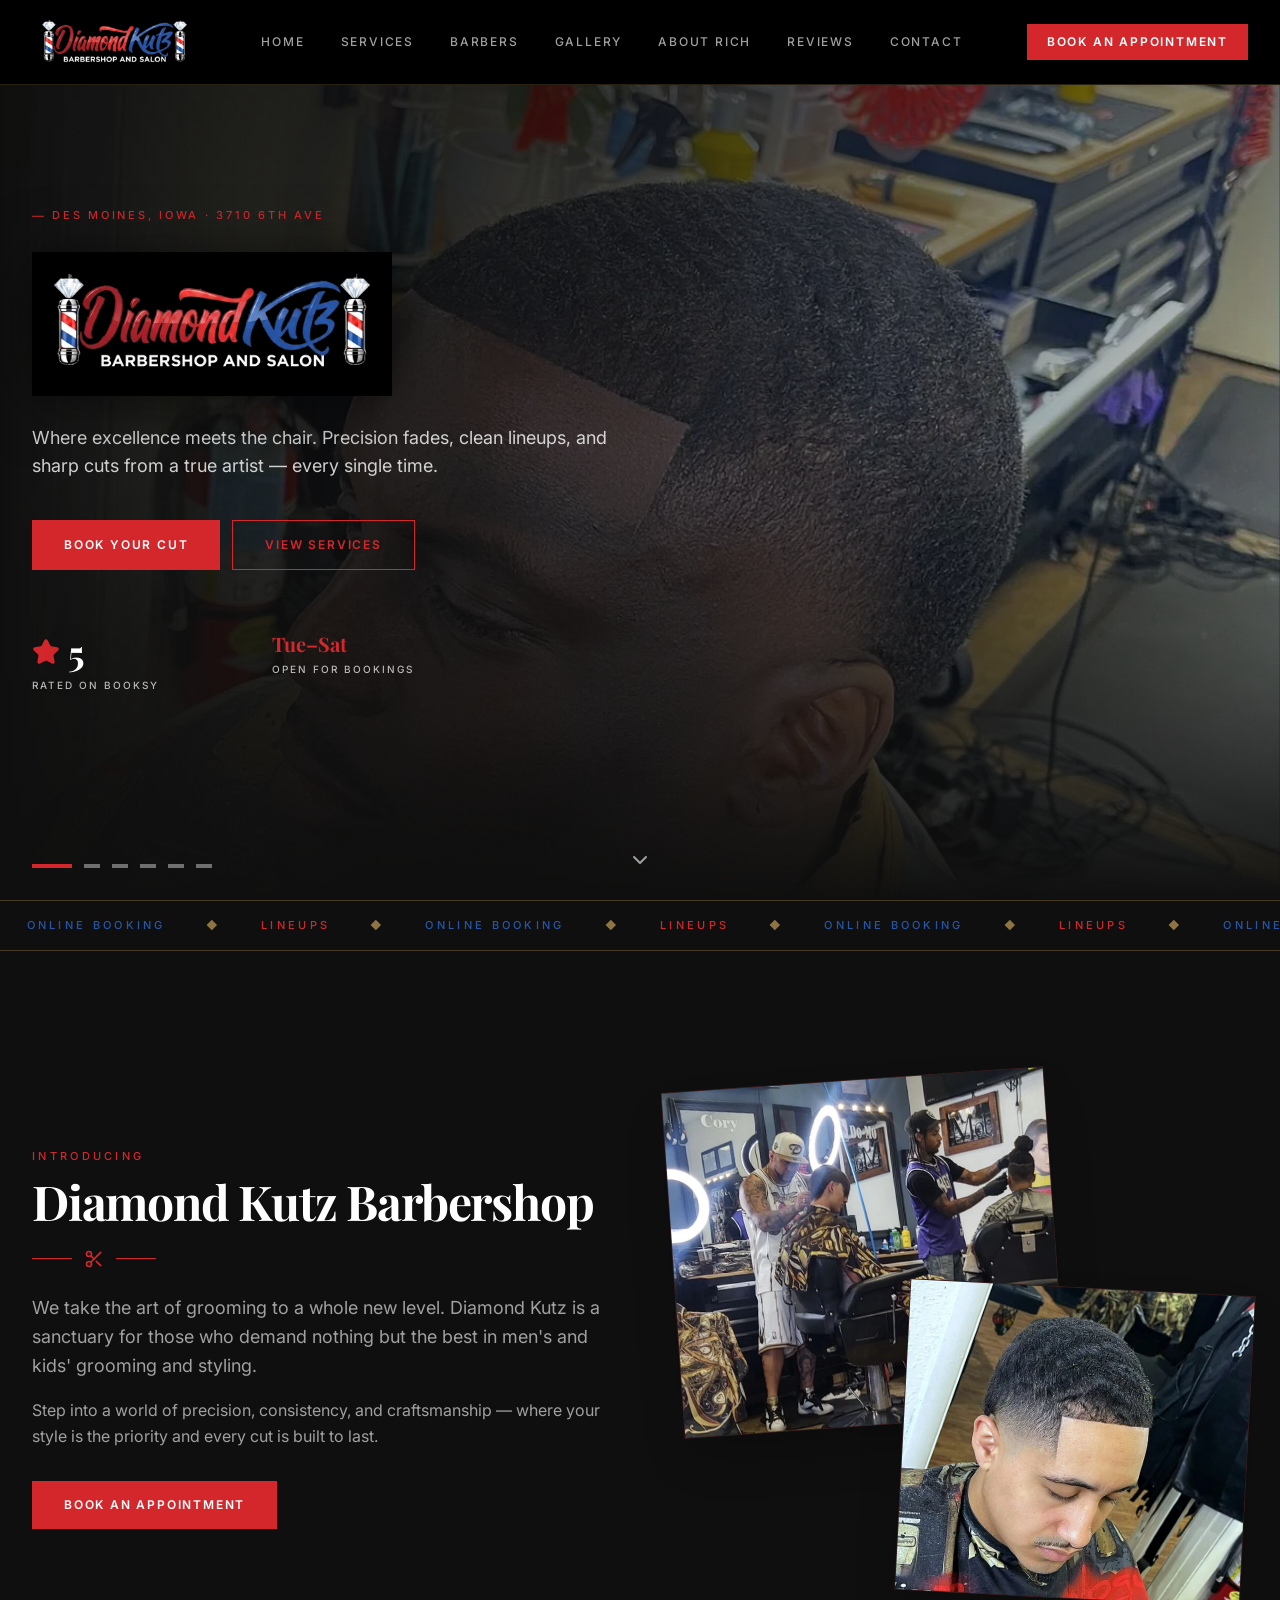
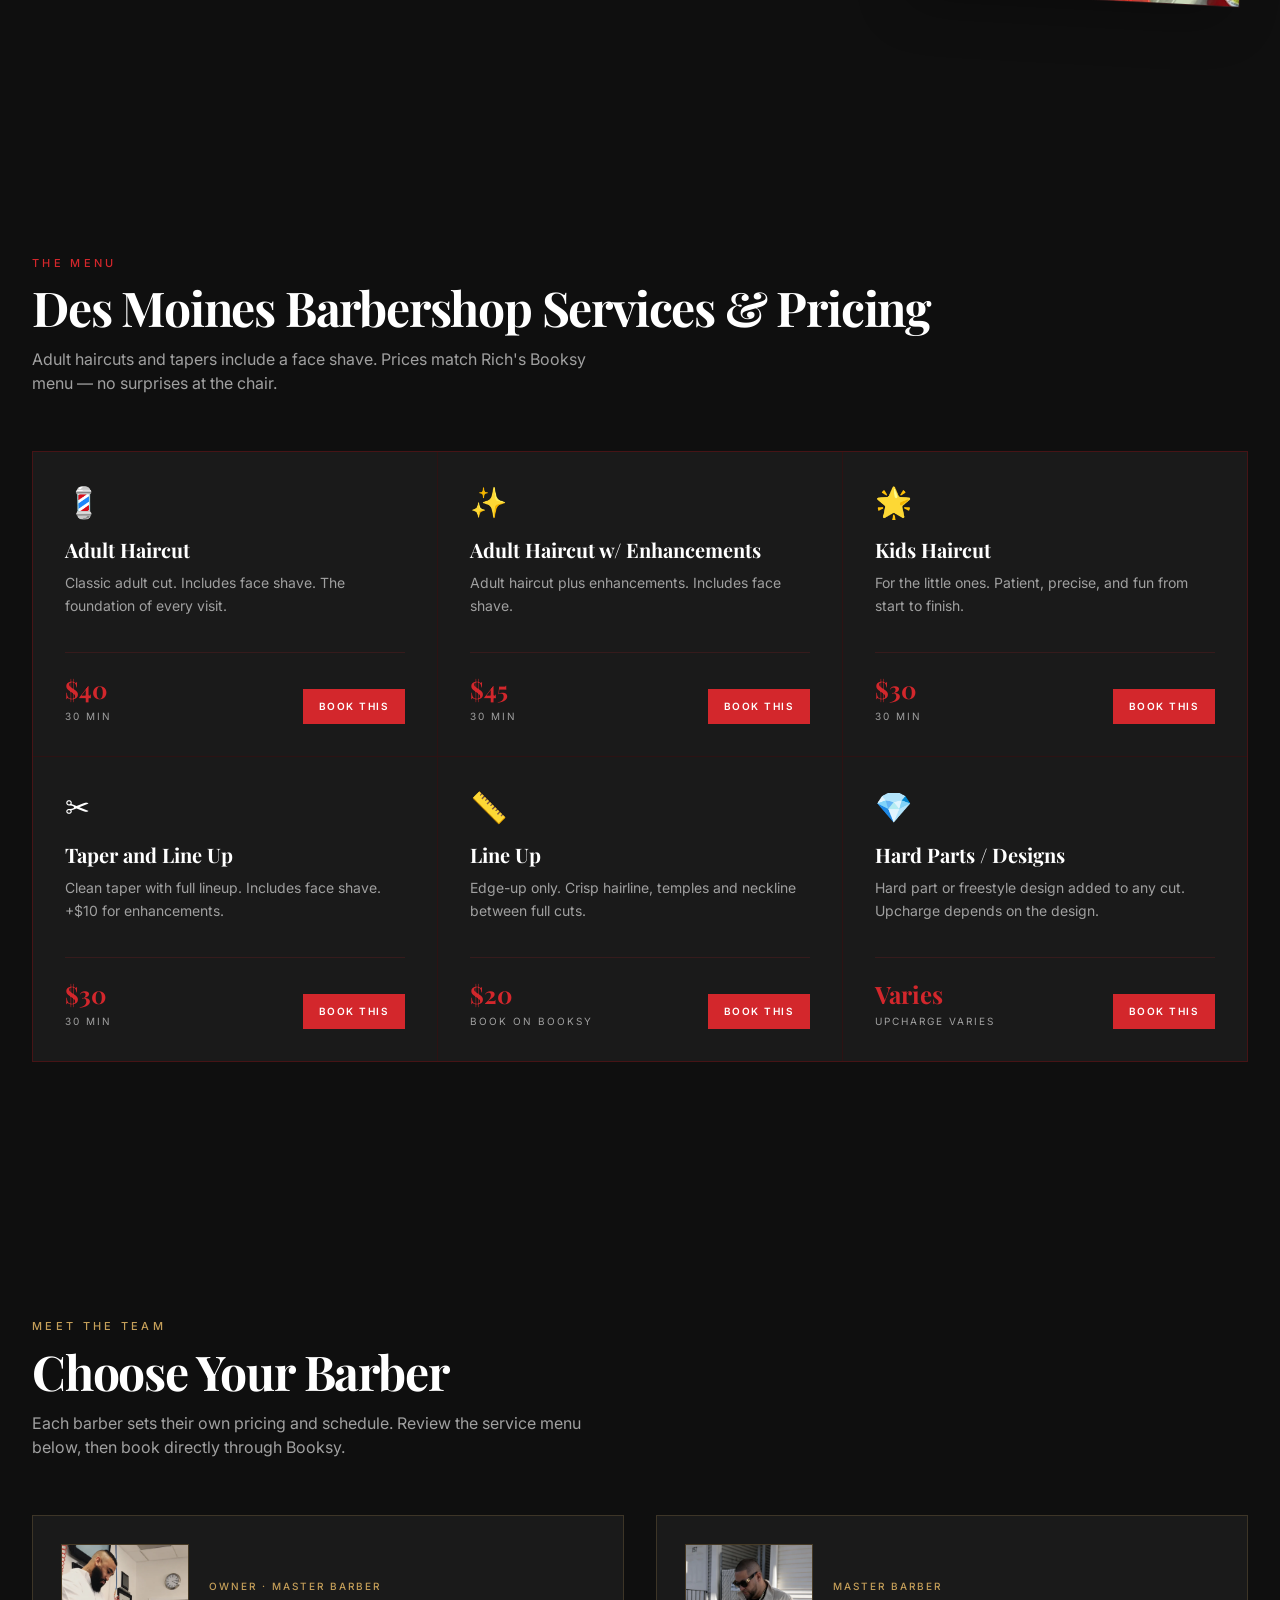
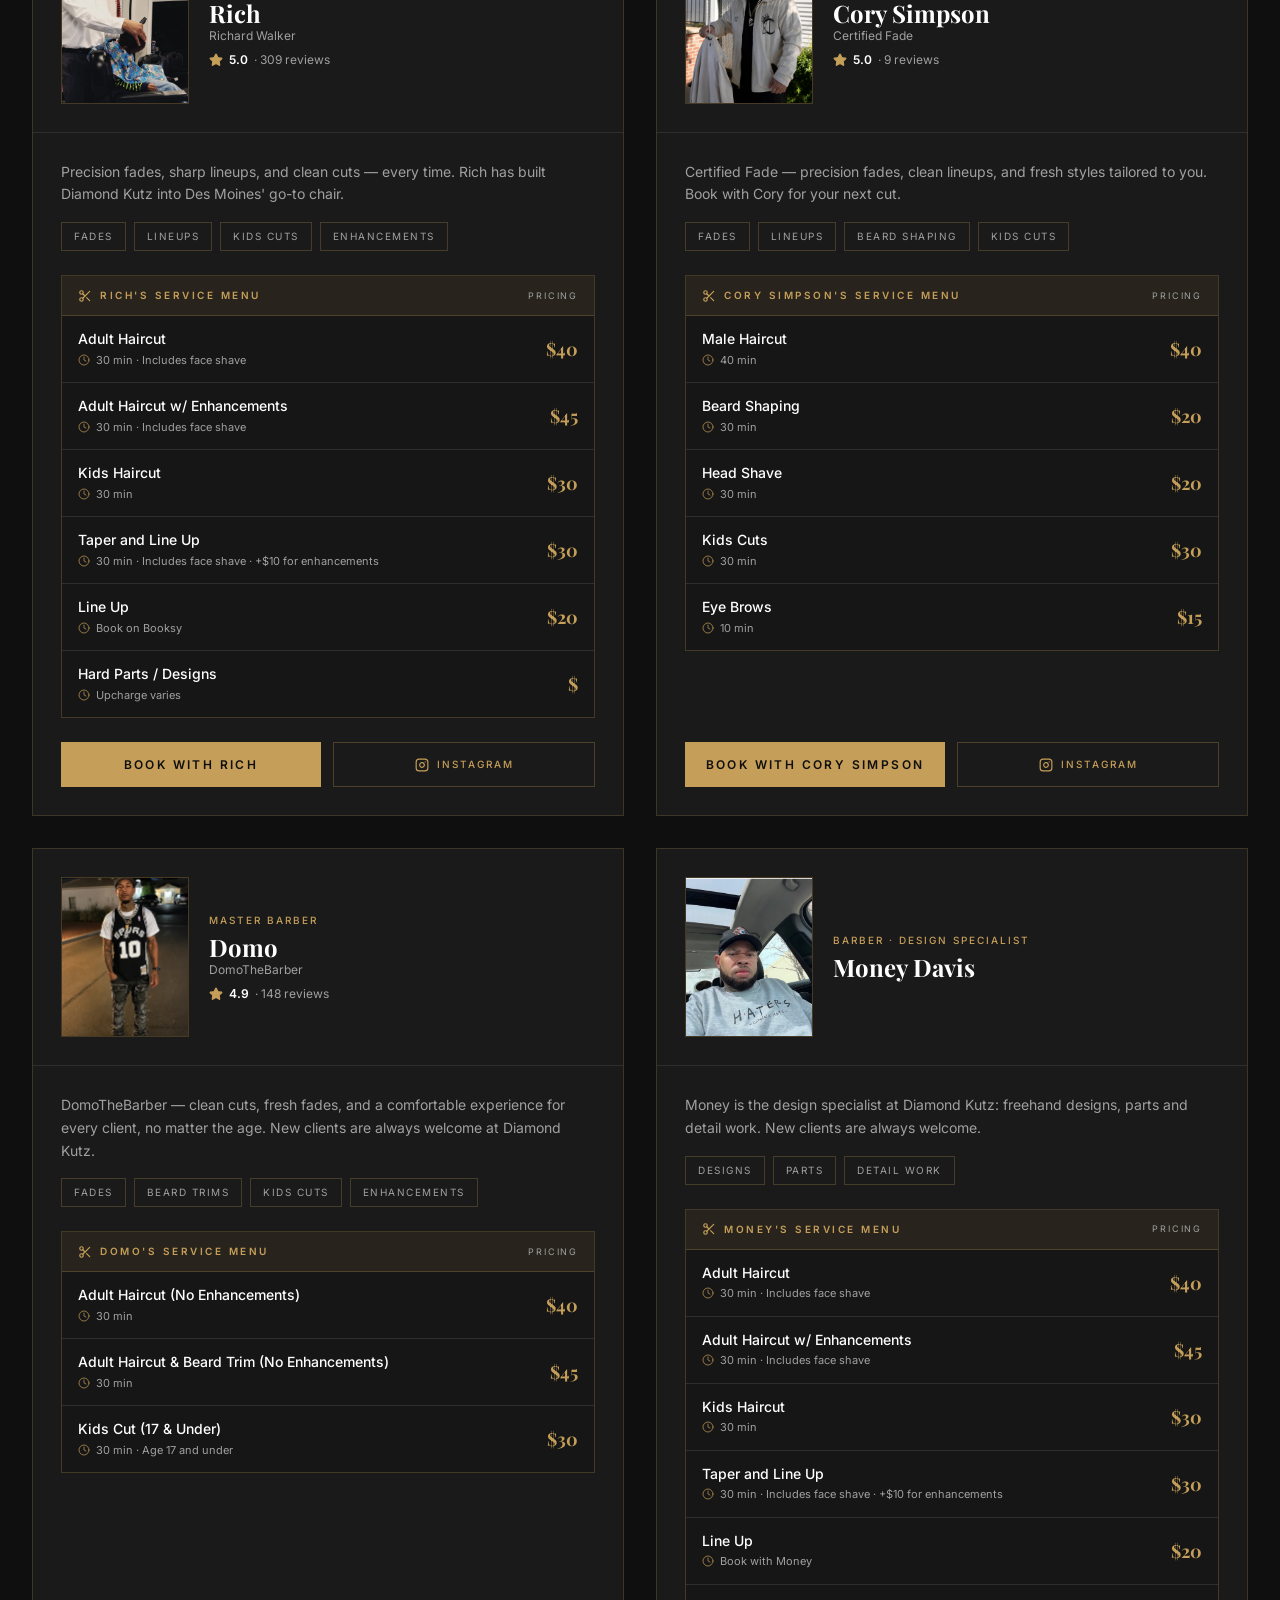
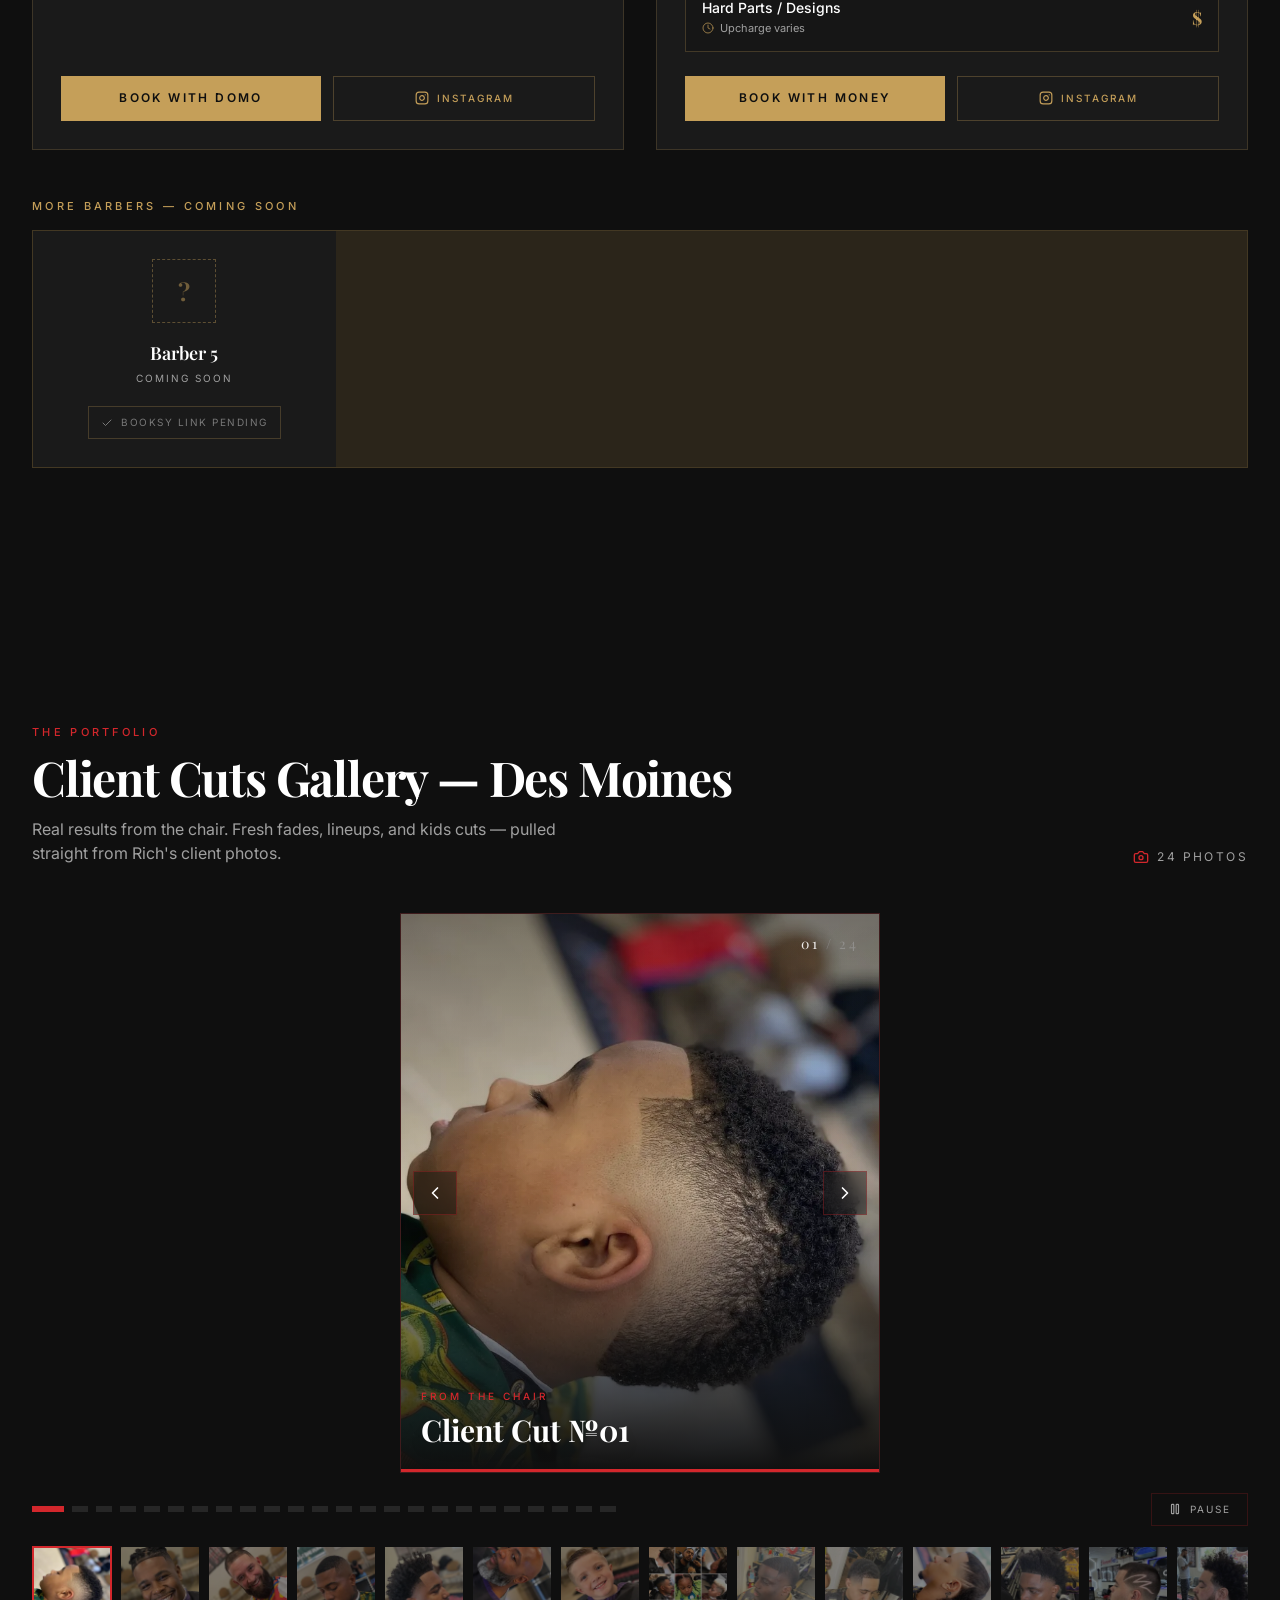
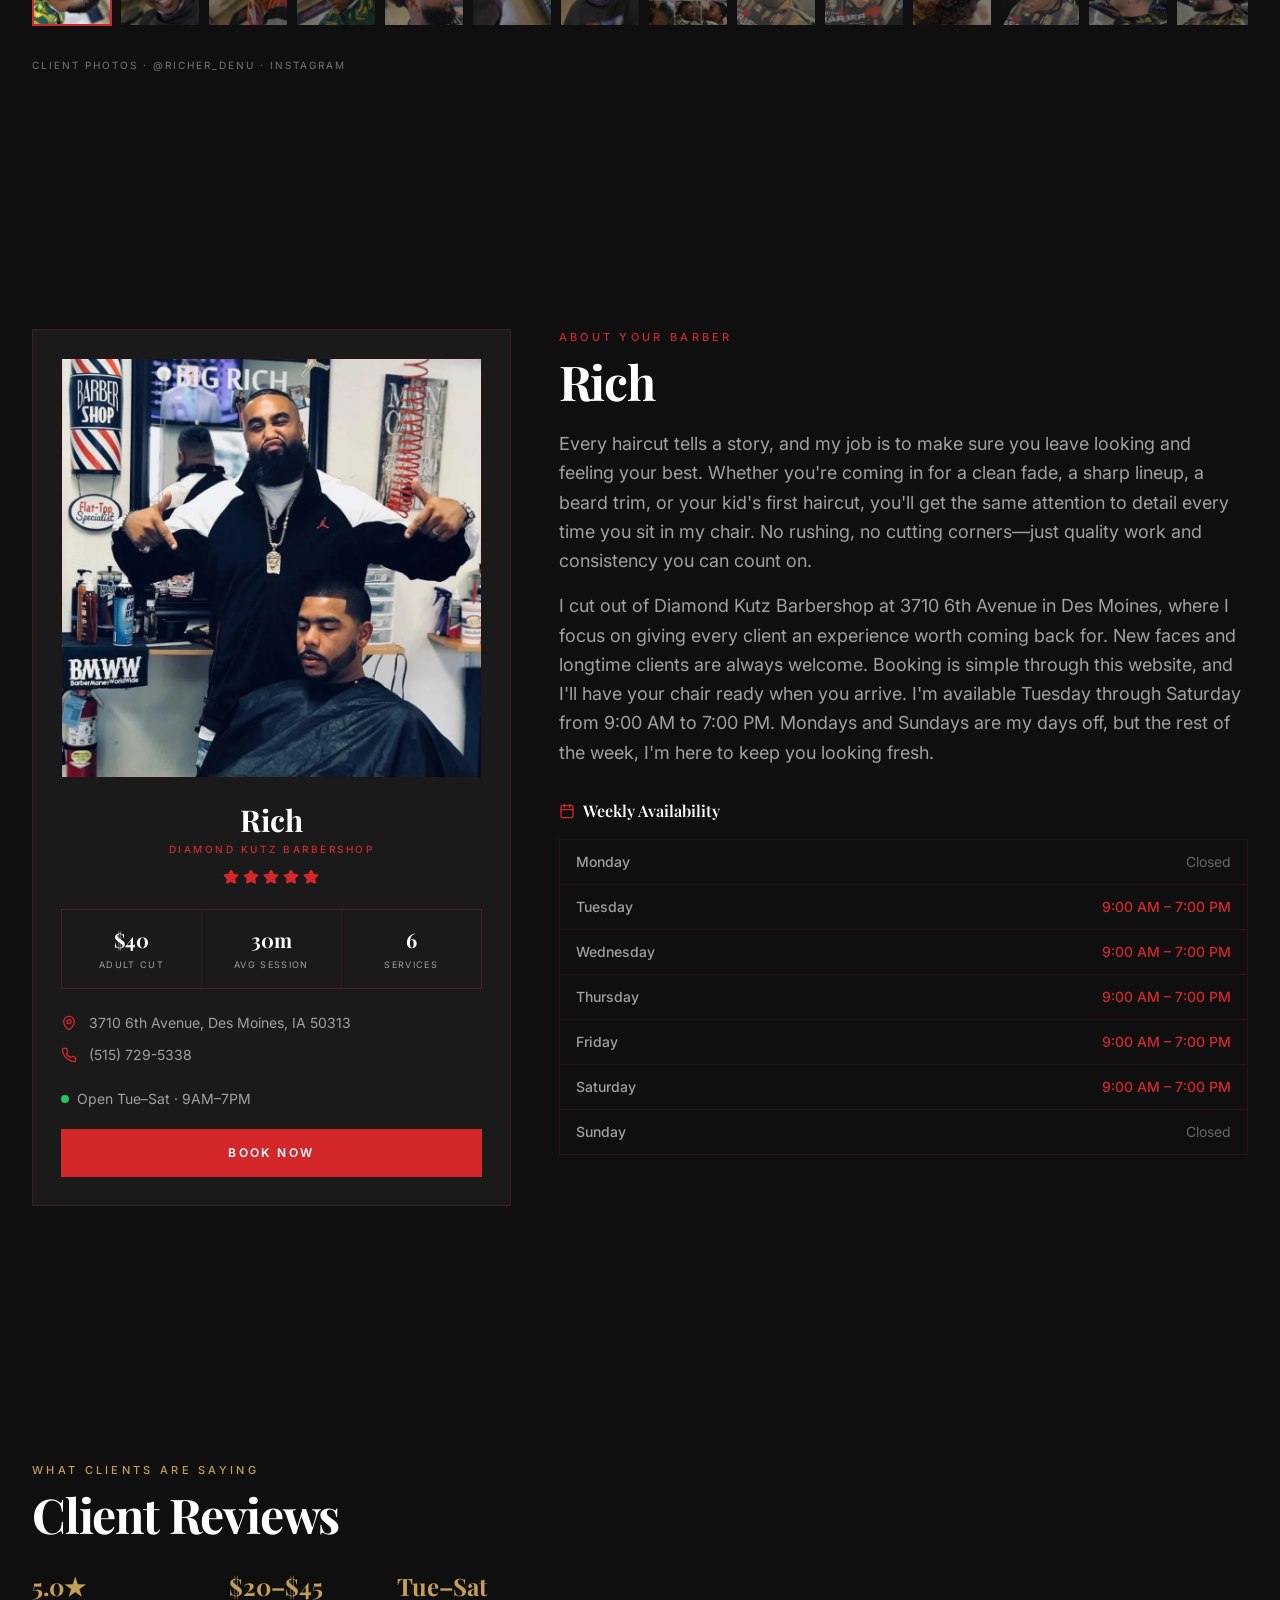
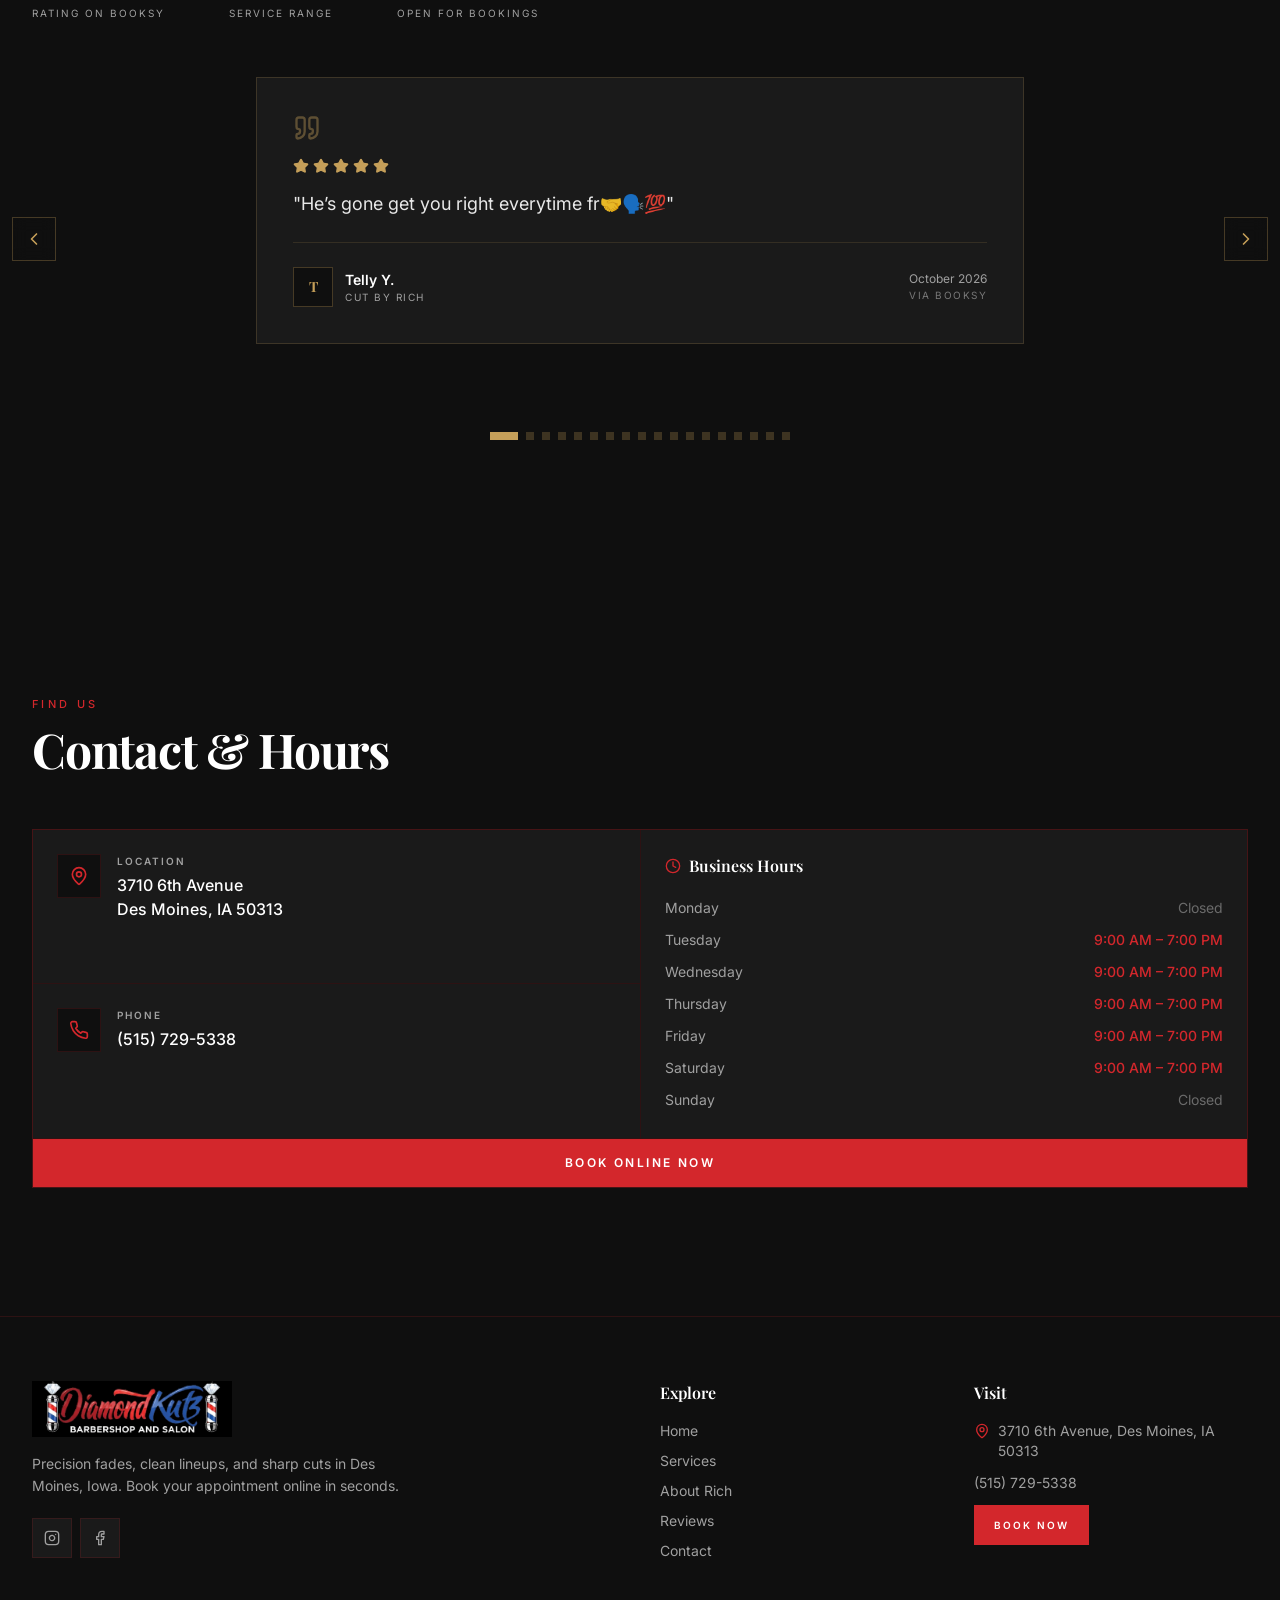
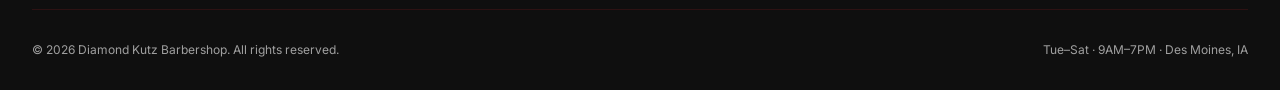
==== commit 5e246d71: "Money: same service menu/prices as Rich" ====
--- a/index.html
+++ b/index.html
@@ -198,6 +198,6 @@
 <!-- Google Tag Manager (noscript) -->
 <noscript><iframe src="https://www.googletagmanager.com/ns.html?id=GTM-NQJWMZGM" height="0" width="0" style="display:none;visibility:hidden"></iframe></noscript>
 <!-- End Google Tag Manager (noscript) -->
-<div id="root"><div class="min-h-screen bg-background"><header data-header class="fixed top-0 left-0 right-0 z-50 transition-all duration-300 bg-black border-b border-gold/20 py-5"><div class="max-w-7xl mx-auto px-5 sm:px-8 flex items-center justify-between"><a href="#home" data-nav class="group"><div class="flex items-center justify-center overflow-hidden h-10 w-[150px] sm:h-11 sm:w-[165px]"><span class="inline-block relative w-full h-full"><img src="/img/diamondkutz-logo-black-barbershop.webp" loading="lazy" class="w-full h-full inset-0 absolute object-cover" alt="Diamond Kutz Barbershop, Des Moines"></span></div></a><nav class="hidden md:flex items-center gap-1"><a href="#home" data-nav class="px-4 py-2 text-xs uppercase tracking-[0.15em] text-muted-foreground hover:text-primary transition-colors font-medium inline-flex items-center justify-center text-center">Home</a><a href="#services" data-nav class="px-4 py-2 text-xs uppercase tracking-[0.15em] text-muted-foreground hover:text-primary transition-colors font-medium inline-flex items-center justify-center text-center">Services</a><a href="#barbers" data-nav class="px-4 py-2 text-xs uppercase tracking-[0.15em] text-muted-foreground hover:text-primary transition-colors font-medium inline-flex items-center justify-center text-center">Barbers</a><a href="#gallery" data-nav class="px-4 py-2 text-xs uppercase tracking-[0.15em] text-muted-foreground hover:text-primary transition-colors font-medium inline-flex items-center justify-center text-center">Gallery</a><a href="#about" data-nav class="px-4 py-2 text-xs uppercase tracking-[0.15em] text-muted-foreground hover:text-primary transition-colors font-medium inline-flex items-center justify-center text-center">About Rich</a><a href="#reviews" data-nav class="px-4 py-2 text-xs uppercase tracking-[0.15em] text-muted-foreground hover:text-primary transition-colors font-medium inline-flex items-center justify-center text-center">Reviews</a><a href="#contact" data-nav class="px-4 py-2 text-xs uppercase tracking-[0.15em] text-muted-foreground hover:text-primary transition-colors font-medium inline-flex items-center justify-center text-center">Contact</a></nav><div class="flex items-center gap-3"><a href="https://booksy.com/en-us/dl/show-business/621339" target="_blank" rel="noopener noreferrer" class="hidden sm:inline-flex items-center gap-2 px-5 py-2.5 bg-primary hover:brightness-110 text-primary-foreground font-semibold text-xs uppercase tracking-[0.15em] transition-all">Book an Appointment</a><button data-menu-toggle aria-label="Open menu" aria-expanded="false" class="md:hidden w-10 h-10 flex items-center justify-center text-foreground"><svg xmlns="http://www.w3.org/2000/svg" width="24" height="24" viewBox="0 0 24 24" fill="none" stroke="currentColor" stroke-width="2" stroke-linecap="round" stroke-linejoin="round" class="lucide lucide-menu w-5 h-5"><line x1="4" x2="20" y1="12" y2="12"></line><line x1="4" x2="20" y1="6" y2="6"></line><line x1="4" x2="20" y1="18" y2="18"></line></svg></button></div></div></header><main><section id="home" class="relative min-h-screen flex flex-col items-stretch md:flex-row md:items-center overflow-hidden bg-background"><div class="relative w-full aspect-[4/5] sm:aspect-[4/3] order-2 md:order-none md:absolute md:inset-0 md:aspect-auto bg-background overflow-hidden" data-hero><div aria-hidden="false" class="absolute inset-0 transition-opacity duration-700 ease-out will-change-[opacity] opacity-100" data-hero-slide="0"><img src="/img/hero-domo-drop-fade-lineup-diamond-kutz.webp" srcset="/img/hero-domo-drop-fade-lineup-diamond-kutz-800.webp 800w, /img/hero-domo-drop-fade-lineup-diamond-kutz.webp 1440w" sizes="100vw" alt="Drop fade with a sharp lineup by Domo at Diamond Kutz Barbershop, Des Moines" loading="eager" decoding="async" class="block w-full h-full object-cover object-[50%_45%] sm:object-[50%_12%]"></div><div aria-hidden="true" class="absolute inset-0 transition-opacity duration-700 ease-out will-change-[opacity] opacity-0" data-hero-slide="1"><img src="/img/hero-domo-sponge-curl-taper-diamond-kutz.webp" srcset="/img/hero-domo-sponge-curl-taper-diamond-kutz-800.webp 800w, /img/hero-domo-sponge-curl-taper-diamond-kutz.webp 1440w" sizes="100vw" alt="Sponge-curl top with a clean taper by Domo at Diamond Kutz Barbershop" loading="eager" decoding="async" class="block w-full h-full object-cover object-[50%_40%] sm:object-[50%_10%]"></div><div aria-hidden="true" class="absolute inset-0 transition-opacity duration-700 ease-out will-change-[opacity] opacity-0" data-hero-slide="2"><img src="/img/hero-domo-taper-side-profile-diamond-kutz.webp" srcset="/img/hero-domo-taper-side-profile-diamond-kutz-800.webp 800w, /img/hero-domo-taper-side-profile-diamond-kutz.webp 1440w" sizes="100vw" alt="Clean taper, side profile, by Domo at Diamond Kutz Barbershop" loading="eager" decoding="async" class="block w-full h-full object-cover object-[50%_40%] sm:object-[50%_15%]"></div><div aria-hidden="true" class="absolute inset-0 transition-opacity duration-700 ease-out will-change-[opacity] opacity-0" data-hero-slide="3"><img src="/img/hero-diamond-kutz-storefront-3710-6th-ave-des-moines.webp" srcset="/img/hero-diamond-kutz-storefront-3710-6th-ave-des-moines-800.webp 800w, /img/hero-diamond-kutz-storefront-3710-6th-ave-des-moines.webp 1440w" sizes="100vw" alt="Diamond Kutz Barbershop at 3710 6th Ave, Des Moines — a client in the chair under the shop sign" loading="eager" decoding="async" class="block w-full h-full object-cover object-[80%_50%] sm:object-[50%_45%]"></div><div aria-hidden="true" class="absolute inset-0 transition-opacity duration-700 ease-out will-change-[opacity] opacity-0" data-hero-slide="4"><img src="/img/hero-diamond-kutz-barbers-at-work-des-moines.webp" srcset="/img/hero-diamond-kutz-barbers-at-work-des-moines-800.webp 800w, /img/hero-diamond-kutz-barbers-at-work-des-moines.webp 1440w" sizes="100vw" alt="The Diamond Kutz barbers at work inside the shop in Des Moines" loading="eager" decoding="async" class="block w-full h-full object-cover object-[70%_50%] sm:object-[50%_40%]"></div><div aria-hidden="true" class="absolute inset-0 transition-opacity duration-700 ease-out will-change-[opacity] opacity-0" data-hero-slide="5"><img src="/img/hero-burst-fade-mullet-beard-diamond-kutz.webp" srcset="/img/hero-burst-fade-mullet-beard-diamond-kutz-800.webp 800w, /img/hero-burst-fade-mullet-beard-diamond-kutz.webp 1440w" sizes="100vw" alt="Burst fade mullet with a full beard at Diamond Kutz Barbershop" loading="eager" decoding="async" class="block w-full h-full object-cover object-[55%_40%] sm:object-[50%_35%]"></div><div class="absolute bottom-4 md:bottom-8 left-5 sm:left-8 z-20 flex items-center gap-3"><button aria-label="View slide 1" class="h-1 transition-all duration-300 w-10 bg-primary" data-hero-dot="0"></button><button aria-label="View slide 2" class="h-1 transition-all duration-300 w-4 bg-white/40 hover:bg-white/70" data-hero-dot="1"></button><button aria-label="View slide 3" class="h-1 transition-all duration-300 w-4 bg-white/40 hover:bg-white/70" data-hero-dot="2"></button><button aria-label="View slide 4" class="h-1 transition-all duration-300 w-4 bg-white/40 hover:bg-white/70" data-hero-dot="3"></button><button aria-label="View slide 5" class="h-1 transition-all duration-300 w-4 bg-white/40 hover:bg-white/70" data-hero-dot="4"></button><button aria-label="View slide 6" class="h-1 transition-all duration-300 w-4 bg-white/40 hover:bg-white/70" data-hero-dot="5"></button></div></div><div class="hidden md:block absolute inset-0 bg-gradient-to-r from-background via-background/70 to-background/10"></div><div class="hidden md:block absolute inset-0 bg-gradient-to-t from-background via-transparent to-background/50"></div><div class="relative z-10 max-w-7xl mx-auto px-5 sm:px-8 w-full pt-28 pb-10 md:pb-28 order-1 md:order-none"><div class="max-w-2xl"><div class="flex items-center gap-2 mb-7 animate-[fadeIn_0.6s_ease-out]"><span class="text-primary text-xs">—</span><span class="text-primary text-[11px] uppercase tracking-[0.25em] font-medium">Des Moines, Iowa · 3710 6th Ave</span></div><div class="drop-shadow-[0_4px_30px_rgba(0,0,0,0.6)]"><div class="flex items-center justify-center overflow-hidden h-28 w-[280px] sm:h-36 sm:w-[360px]"><span class="inline-block relative w-full h-full"><img src="/img/diamondkutz-logo-black-barbershop.webp" loading="lazy" class="w-full h-full inset-0 absolute object-cover" alt="Diamond Kutz Barbershop, Des Moines"></span></div><h1 class="sr-only">Diamond Kutz Barbershop in Des Moines, Iowa</h1></div><p class="mt-7 text-base sm:text-lg text-foreground/80 max-w-xl leading-relaxed">Where excellence meets the chair. Precision fades, clean lineups, and sharp cuts from a true artist — every single time.</p><div class="mt-10 flex flex-col sm:flex-row gap-3"><a href="https://booksy.com/en-us/dl/show-business/621339" target="_blank" rel="noopener noreferrer" class="inline-flex items-center justify-center gap-2 px-8 py-4 bg-primary hover:brightness-110 text-primary-foreground font-semibold text-xs uppercase tracking-[0.15em] transition-all">Book Your Cut</a><a href="#services" data-nav class="inline-flex items-center justify-center px-8 py-4 border border-primary text-primary font-semibold text-xs uppercase tracking-[0.15em] transition-all hover:bg-primary/10">View Services</a></div><div class="mt-10 md:mt-16 grid grid-cols-2 gap-8 max-w-md"><div><div class="flex items-center gap-2"><svg xmlns="http://www.w3.org/2000/svg" width="24" height="24" viewBox="0 0 24 24" fill="none" stroke="currentColor" stroke-width="2" stroke-linecap="round" stroke-linejoin="round" class="lucide lucide-star w-7 h-7 text-primary fill-primary"><path d="M11.525 2.295a.53.53 0 0 1 .95 0l2.31 4.679a2.123 2.123 0 0 0 1.595 1.16l5.166.756a.53.53 0 0 1 .294.904l-3.736 3.638a2.123 2.123 0 0 0-.611 1.878l.882 5.14a.53.53 0 0 1-.771.56l-4.618-2.428a2.122 2.122 0 0 0-1.973 0L6.396 21.01a.53.53 0 0 1-.77-.56l.881-5.139a2.122 2.122 0 0 0-.611-1.879L2.16 9.795a.53.53 0 0 1 .294-.906l5.165-.755a2.122 2.122 0 0 0 1.597-1.16z"></path></svg><span class="font-heading text-foreground text-4xl font-bold leading-none drop-shadow-[0_2px_12px_rgba(0,0,0,0.6)]">5</span></div><div class="mt-2 text-[10px] uppercase tracking-[0.2em] text-foreground/70 font-medium">Rated on Booksy</div></div><div><div class="font-heading text-primary text-xl font-bold leading-none">Tue–Sat</div><div class="mt-2 text-[10px] uppercase tracking-[0.2em] text-foreground/70 font-medium">Open for Bookings</div></div></div></div></div><a href="#services" data-nav aria-label="Scroll to services" class="hidden md:block absolute bottom-7 left-1/2 -translate-x-1/2 z-10 text-foreground/60 hover:text-primary transition-colors"><svg xmlns="http://www.w3.org/2000/svg" width="24" height="24" viewBox="0 0 24 24" fill="none" stroke="currentColor" stroke-width="2" stroke-linecap="round" stroke-linejoin="round" class="lucide lucide-chevron-down w-6 h-6 animate-bounce"><path d="m6 9 6 6 6-6"></path></svg></a></section><div class="border-y border-gold/30 bg-background py-4 overflow-hidden"><div class="flex gap-10 animate-[marquee_28s_linear_infinite] whitespace-nowrap justify-center"><div class="flex gap-10 items-center text-[11px] uppercase tracking-[0.3em] font-medium"><span class="text-primary">Lineups</span><span class="text-gold/70">◆</span><span class="text-accent">Online Booking</span><span class="text-gold/70">◆</span></div><div class="flex gap-10 items-center text-[11px] uppercase tracking-[0.3em] font-medium"><span class="text-primary">Lineups</span><span class="text-gold/70">◆</span><span class="text-accent">Online Booking</span><span class="text-gold/70">◆</span></div><div class="flex gap-10 items-center text-[11px] uppercase tracking-[0.3em] font-medium"><span class="text-primary">Lineups</span><span class="text-gold/70">◆</span><span class="text-accent">Online Booking</span><span class="text-gold/70">◆</span></div><div class="flex gap-10 items-center text-[11px] uppercase tracking-[0.3em] font-medium"><span class="text-primary">Lineups</span><span class="text-gold/70">◆</span><span class="text-accent">Online Booking</span><span class="text-gold/70">◆</span></div><div class="flex gap-10 items-center text-[11px] uppercase tracking-[0.3em] font-medium"><span class="text-primary">Lineups</span><span class="text-gold/70">◆</span><span class="text-accent">Online Booking</span><span class="text-gold/70">◆</span></div><div class="flex gap-10 items-center text-[11px] uppercase tracking-[0.3em] font-medium"><span class="text-primary">Lineups</span><span class="text-gold/70">◆</span><span class="text-accent">Online Booking</span><span class="text-gold/70">◆</span></div></div></div><section class="relative bg-background py-24 sm:py-32 overflow-hidden"><div class="max-w-7xl mx-auto px-5 sm:px-8"><div class="grid lg:grid-cols-2 gap-16 items-center"><div><div class="text-primary text-[11px] uppercase tracking-[0.3em] font-medium mb-3">Introducing</div><h2 class="font-heading text-4xl sm:text-5xl font-bold text-foreground tracking-tight mb-6">Diamond Kutz Barbershop</h2><div class="flex items-center gap-3 mb-6"><span class="h-px w-10 bg-primary"></span><svg xmlns="http://www.w3.org/2000/svg" width="24" height="24" viewBox="0 0 24 24" fill="none" stroke="currentColor" stroke-width="2" stroke-linecap="round" stroke-linejoin="round" class="lucide lucide-scissors w-5 h-5 text-primary"><circle cx="6" cy="6" r="3"></circle><path d="M8.12 8.12 12 12"></path><path d="M20 4 8.12 15.88"></path><circle cx="6" cy="18" r="3"></circle><path d="M14.8 14.8 20 20"></path></svg><span class="h-px w-10 bg-primary"></span></div><p class="text-muted-foreground text-lg leading-relaxed mb-4">We take the art of grooming to a whole new level. Diamond Kutz is a sanctuary for those who demand nothing but the best in men's and kids' grooming and styling.</p><p class="text-muted-foreground leading-relaxed mb-8">Step into a world of precision, consistency, and craftsmanship — where your style is the priority and every cut is built to last.</p><a href="https://booksy.com/en-us/dl/show-business/621339" target="_blank" rel="noopener noreferrer" class="inline-flex items-center px-8 py-4 bg-primary hover:brightness-110 text-primary-foreground font-semibold text-xs uppercase tracking-[0.15em] transition-all">Book an Appointment</a></div><div class="relative h-[420px] sm:h-[520px]"><img src="/img/diamond-kutz-inside-shop-des-moines.webp" alt="Premium barbershop interior at Diamond Kutz in Des Moines" loading="eager" decoding="async" class="absolute top-0 left-0 w-2/3 h-2/3 block object-cover object-center bg-card -rotate-[4deg] shadow-2xl border border-primary/15"><img src="/img/domo-low-taper-lineup-diamond-kutz-v2.webp" alt="Low taper with a clean lineup by Domo at Diamond Kutz Barbershop" loading="eager" decoding="async" class="absolute bottom-0 right-0 w-3/5 h-3/5 block object-cover object-[50%_35%] bg-card rotate-[3deg] shadow-2xl border border-primary/15 z-10"></div></div></div></section><section id="services" class="relative py-24 sm:py-32 bg-background"><div class="max-w-7xl mx-auto px-5 sm:px-8"><div class="mb-14"><div class="text-primary text-[11px] uppercase tracking-[0.3em] font-medium mb-3">The Menu</div><h2 class="font-heading text-4xl sm:text-5xl font-bold text-foreground tracking-tight">Des Moines Barbershop Services &amp; Pricing</h2><p class="mt-4 text-muted-foreground max-w-xl">Adult haircuts and tapers include a face shave. Prices match Rich's Booksy menu — no surprises at the chair.</p></div><div class="grid sm:grid-cols-2 lg:grid-cols-3 gap-px bg-primary/15 border border-primary/15"><div class="group bg-card p-8 transition-colors hover:bg-secondary"><div class="flex items-start justify-between mb-4"><span class="text-3xl">💈</span></div><h3 class="text-foreground font-heading font-bold text-xl mb-2">Adult Haircut</h3><p class="text-muted-foreground text-sm leading-relaxed mb-6 min-h-[56px]">Classic adult cut. Includes face shave. The foundation of every visit.</p><div class="flex items-end justify-between pt-5 border-t border-primary/15"><div><div class="text-2xl font-bold text-primary font-heading">$40</div><div class="text-[10px] uppercase tracking-[0.2em] text-muted-foreground mt-1">30 min</div></div><a href="https://booksy.com/en-us/dl/show-business/621339" target="_blank" rel="noopener noreferrer" class="px-4 py-2.5 bg-primary hover:brightness-110 text-primary-foreground text-[10px] uppercase tracking-[0.15em] font-semibold transition-all inline-flex items-center justify-center text-center">Book This</a></div></div><div class="group bg-card p-8 transition-colors hover:bg-secondary"><div class="flex items-start justify-between mb-4"><span class="text-3xl">✨</span></div><h3 class="text-foreground font-heading font-bold text-xl mb-2">Adult Haircut w/ Enhancements</h3><p class="text-muted-foreground text-sm leading-relaxed mb-6 min-h-[56px]">Adult haircut plus enhancements. Includes face shave.</p><div class="flex items-end justify-between pt-5 border-t border-primary/15"><div><div class="text-2xl font-bold text-primary font-heading">$45</div><div class="text-[10px] uppercase tracking-[0.2em] text-muted-foreground mt-1">30 min</div></div><a href="https://booksy.com/en-us/dl/show-business/621339" target="_blank" rel="noopener noreferrer" class="px-4 py-2.5 bg-primary hover:brightness-110 text-primary-foreground text-[10px] uppercase tracking-[0.15em] font-semibold transition-all inline-flex items-center justify-center text-center">Book This</a></div></div><div class="group bg-card p-8 transition-colors hover:bg-secondary"><div class="flex items-start justify-between mb-4"><span class="text-3xl">🌟</span></div><h3 class="text-foreground font-heading font-bold text-xl mb-2">Kids Haircut</h3><p class="text-muted-foreground text-sm leading-relaxed mb-6 min-h-[56px]">For the little ones. Patient, precise, and fun from start to finish.</p><div class="flex items-end justify-between pt-5 border-t border-primary/15"><div><div class="text-2xl font-bold text-primary font-heading">$30</div><div class="text-[10px] uppercase tracking-[0.2em] text-muted-foreground mt-1">30 min</div></div><a href="https://booksy.com/en-us/dl/show-business/621339" target="_blank" rel="noopener noreferrer" class="px-4 py-2.5 bg-primary hover:brightness-110 text-primary-foreground text-[10px] uppercase tracking-[0.15em] font-semibold transition-all inline-flex items-center justify-center text-center">Book This</a></div></div><div class="group bg-card p-8 transition-colors hover:bg-secondary"><div class="flex items-start justify-between mb-4"><span class="text-3xl">✂️</span></div><h3 class="text-foreground font-heading font-bold text-xl mb-2">Taper and Line Up</h3><p class="text-muted-foreground text-sm leading-relaxed mb-6 min-h-[56px]">Clean taper with full lineup. Includes face shave. +$10 for enhancements.</p><div class="flex items-end justify-between pt-5 border-t border-primary/15"><div><div class="text-2xl font-bold text-primary font-heading">$30</div><div class="text-[10px] uppercase tracking-[0.2em] text-muted-foreground mt-1">30 min</div></div><a href="https://booksy.com/en-us/dl/show-business/621339" target="_blank" rel="noopener noreferrer" class="px-4 py-2.5 bg-primary hover:brightness-110 text-primary-foreground text-[10px] uppercase tracking-[0.15em] font-semibold transition-all inline-flex items-center justify-center text-center">Book This</a></div></div><div class="group bg-card p-8 transition-colors hover:bg-secondary"><div class="flex items-start justify-between mb-4"><span class="text-3xl">📏</span></div><h3 class="text-foreground font-heading font-bold text-xl mb-2">Line Up</h3><p class="text-muted-foreground text-sm leading-relaxed mb-6 min-h-[56px]">Edge-up only. Crisp hairline, temples and neckline between full cuts.</p><div class="flex items-end justify-between pt-5 border-t border-primary/15"><div><div class="text-2xl font-bold text-primary font-heading">$20</div><div class="text-[10px] uppercase tracking-[0.2em] text-muted-foreground mt-1">Book on Booksy</div></div><a href="https://booksy.com/en-us/dl/show-business/621339" target="_blank" rel="noopener noreferrer" class="px-4 py-2.5 bg-primary hover:brightness-110 text-primary-foreground text-[10px] uppercase tracking-[0.15em] font-semibold transition-all inline-flex items-center justify-center text-center">Book This</a></div></div><div class="group bg-card p-8 transition-colors hover:bg-secondary"><div class="flex items-start justify-between mb-4"><span class="text-3xl">💎</span></div><h3 class="text-foreground font-heading font-bold text-xl mb-2">Hard Parts / Designs</h3><p class="text-muted-foreground text-sm leading-relaxed mb-6 min-h-[56px]">Hard part or freestyle design added to any cut. Upcharge depends on the design.</p><div class="flex items-end justify-between pt-5 border-t border-primary/15"><div><div class="text-2xl font-bold text-primary font-heading">Varies</div><div class="text-[10px] uppercase tracking-[0.2em] text-muted-foreground mt-1">Upcharge varies</div></div><a href="https://booksy.com/en-us/dl/show-business/621339" target="_blank" rel="noopener noreferrer" class="px-4 py-2.5 bg-primary hover:brightness-110 text-primary-foreground text-[10px] uppercase tracking-[0.15em] font-semibold transition-all inline-flex items-center justify-center text-center">Book This</a></div></div></div></div></section><section id="barbers" class="relative py-24 sm:py-32 bg-background"><div class="max-w-7xl mx-auto px-5 sm:px-8"><div class="mb-14"><div class="text-gold text-[11px] uppercase tracking-[0.3em] font-medium mb-3">Meet the Team</div><h2 class="font-heading text-4xl sm:text-5xl font-bold text-foreground tracking-tight">Choose Your Barber</h2><p class="mt-4 text-muted-foreground max-w-xl">Each barber sets their own pricing and schedule. Review the service menu below, then book directly through Booksy.</p></div><div class="grid lg:grid-cols-2 gap-8"><div class="bg-card border border-gold/20 flex flex-col"><div class="p-6 sm:p-7 flex items-center gap-5 border-b border-border"><button data-lightbox="/img/91513c15-b816-43aa-9afa-d3c326aeceb6.webp" data-lb-name="Rich" data-lb-sub="Richard Walker" aria-label="View photo of Rich" class="w-28 h-36 sm:w-32 sm:h-40 flex-shrink-0 bg-background border border-gold/30 overflow-hidden flex items-center justify-center group relative disabled:cursor-default"><span class="inline-block relative w-full h-full"><img src="/img/91513c15-b816-43aa-9afa-d3c326aeceb6.webp" loading="lazy" class="w-full h-full inset-0 absolute object-cover" alt="Rich — Owner · Master Barber at Diamond Kutz Barbershop Des Moines" style="object-position:50% 30%"></span><span class="absolute inset-0 bg-black/0 group-hover:bg-black/30 transition-colors flex items-center justify-center"><svg xmlns="http://www.w3.org/2000/svg" width="24" height="24" viewBox="0 0 24 24" fill="none" stroke="currentColor" stroke-width="2" stroke-linecap="round" stroke-linejoin="round" class="lucide lucide-maximize2 w-5 h-5 text-white opacity-0 group-hover:opacity-100 transition-opacity"><polyline points="15 3 21 3 21 9"></polyline><polyline points="9 21 3 21 3 15"></polyline><line x1="21" x2="14" y1="3" y2="10"></line><line x1="3" x2="10" y1="21" y2="14"></line></svg></span></button><div class="flex-1 min-w-0"><div class="text-[10px] uppercase tracking-[0.2em] text-gold font-medium mb-1">Owner · Master Barber</div><div class="font-heading text-foreground text-2xl font-bold leading-tight">Rich</div><div class="text-muted-foreground text-xs mb-2">Richard Walker</div><div class="flex items-center gap-1.5"><svg xmlns="http://www.w3.org/2000/svg" width="24" height="24" viewBox="0 0 24 24" fill="none" stroke="currentColor" stroke-width="2" stroke-linecap="round" stroke-linejoin="round" class="lucide lucide-star w-3.5 h-3.5 text-gold fill-gold"><path d="M11.525 2.295a.53.53 0 0 1 .95 0l2.31 4.679a2.123 2.123 0 0 0 1.595 1.16l5.166.756a.53.53 0 0 1 .294.904l-3.736 3.638a2.123 2.123 0 0 0-.611 1.878l.882 5.14a.53.53 0 0 1-.771.56l-4.618-2.428a2.122 2.122 0 0 0-1.973 0L6.396 21.01a.53.53 0 0 1-.77-.56l.881-5.139a2.122 2.122 0 0 0-.611-1.879L2.16 9.795a.53.53 0 0 1 .294-.906l5.165-.755a2.122 2.122 0 0 0 1.597-1.16z"></path></svg><span class="text-foreground text-xs font-semibold">5.0</span><span class="text-muted-foreground text-xs">· 309 reviews</span></div></div></div><div class="p-6 sm:p-7 flex flex-col flex-1"><p class="text-muted-foreground text-sm leading-relaxed mb-4">Precision fades, sharp lineups, and clean cuts — every time. Rich has built Diamond Kutz into Des Moines' go-to chair.</p><div class="flex flex-wrap gap-2 mb-6"><span class="px-3 py-1.5 border border-gold/25 text-[10px] uppercase tracking-[0.15em] text-muted-foreground">Fades</span><span class="px-3 py-1.5 border border-gold/25 text-[10px] uppercase tracking-[0.15em] text-muted-foreground">Lineups</span><span class="px-3 py-1.5 border border-gold/25 text-[10px] uppercase tracking-[0.15em] text-muted-foreground">Kids Cuts</span><span class="px-3 py-1.5 border border-gold/25 text-[10px] uppercase tracking-[0.15em] text-muted-foreground">Enhancements</span></div><div class="flex-1"><div class="border border-gold/25 bg-background/40"><div class="flex items-center justify-between gap-2 px-4 py-3 bg-gold/10 border-b border-gold/25"><div class="flex items-center gap-2"><svg xmlns="http://www.w3.org/2000/svg" width="24" height="24" viewBox="0 0 24 24" fill="none" stroke="currentColor" stroke-width="2" stroke-linecap="round" stroke-linejoin="round" class="lucide lucide-scissors w-3.5 h-3.5 text-gold"><circle cx="6" cy="6" r="3"></circle><path d="M8.12 8.12 12 12"></path><path d="M20 4 8.12 15.88"></path><circle cx="6" cy="18" r="3"></circle><path d="M14.8 14.8 20 20"></path></svg><span class="text-[10px] uppercase tracking-[0.25em] text-gold font-semibold">Rich's Service Menu</span></div><span class="text-[9px] uppercase tracking-[0.2em] text-muted-foreground">Pricing</span></div><div class="divide-y divide-border"><div class="flex items-center justify-between gap-4 px-4 py-3.5 hover:bg-gold/5 transition-colors"><div class="min-w-0"><div class="text-foreground text-sm font-medium leading-tight">Adult Haircut</div><div class="flex items-center gap-1.5 mt-1 text-muted-foreground text-[11px]"><svg xmlns="http://www.w3.org/2000/svg" width="24" height="24" viewBox="0 0 24 24" fill="none" stroke="currentColor" stroke-width="2" stroke-linecap="round" stroke-linejoin="round" class="lucide lucide-clock w-3 h-3 text-gold/70"><circle cx="12" cy="12" r="10"></circle><polyline points="12 6 12 12 16 14"></polyline></svg>30 min · Includes face shave</div></div><div class="flex items-baseline gap-0.5 flex-shrink-0"><span class="text-gold font-heading text-lg font-bold">$40</span></div></div><div class="flex items-center justify-between gap-4 px-4 py-3.5 hover:bg-gold/5 transition-colors"><div class="min-w-0"><div class="text-foreground text-sm font-medium leading-tight">Adult Haircut w/ Enhancements</div><div class="flex items-center gap-1.5 mt-1 text-muted-foreground text-[11px]"><svg xmlns="http://www.w3.org/2000/svg" width="24" height="24" viewBox="0 0 24 24" fill="none" stroke="currentColor" stroke-width="2" stroke-linecap="round" stroke-linejoin="round" class="lucide lucide-clock w-3 h-3 text-gold/70"><circle cx="12" cy="12" r="10"></circle><polyline points="12 6 12 12 16 14"></polyline></svg>30 min · Includes face shave</div></div><div class="flex items-baseline gap-0.5 flex-shrink-0"><span class="text-gold font-heading text-lg font-bold">$45</span></div></div><div class="flex items-center justify-between gap-4 px-4 py-3.5 hover:bg-gold/5 transition-colors"><div class="min-w-0"><div class="text-foreground text-sm font-medium leading-tight">Kids Haircut</div><div class="flex items-center gap-1.5 mt-1 text-muted-foreground text-[11px]"><svg xmlns="http://www.w3.org/2000/svg" width="24" height="24" viewBox="0 0 24 24" fill="none" stroke="currentColor" stroke-width="2" stroke-linecap="round" stroke-linejoin="round" class="lucide lucide-clock w-3 h-3 text-gold/70"><circle cx="12" cy="12" r="10"></circle><polyline points="12 6 12 12 16 14"></polyline></svg>30 min</div></div><div class="flex items-baseline gap-0.5 flex-shrink-0"><span class="text-gold font-heading text-lg font-bold">$30</span></div></div><div class="flex items-center justify-between gap-4 px-4 py-3.5 hover:bg-gold/5 transition-colors"><div class="min-w-0"><div class="text-foreground text-sm font-medium leading-tight">Taper and Line Up</div><div class="flex items-center gap-1.5 mt-1 text-muted-foreground text-[11px]"><svg xmlns="http://www.w3.org/2000/svg" width="24" height="24" viewBox="0 0 24 24" fill="none" stroke="currentColor" stroke-width="2" stroke-linecap="round" stroke-linejoin="round" class="lucide lucide-clock w-3 h-3 text-gold/70"><circle cx="12" cy="12" r="10"></circle><polyline points="12 6 12 12 16 14"></polyline></svg>30 min · Includes face shave · +$10 for enhancements</div></div><div class="flex items-baseline gap-0.5 flex-shrink-0"><span class="text-gold font-heading text-lg font-bold">$30</span></div></div><div class="flex items-center justify-between gap-4 px-4 py-3.5 hover:bg-gold/5 transition-colors"><div class="min-w-0"><div class="text-foreground text-sm font-medium leading-tight">Line Up</div><div class="flex items-center gap-1.5 mt-1 text-muted-foreground text-[11px]"><svg xmlns="http://www.w3.org/2000/svg" width="24" height="24" viewBox="0 0 24 24" fill="none" stroke="currentColor" stroke-width="2" stroke-linecap="round" stroke-linejoin="round" class="lucide lucide-clock w-3 h-3 text-gold/70"><circle cx="12" cy="12" r="10"></circle><polyline points="12 6 12 12 16 14"></polyline></svg>Book on Booksy</div></div><div class="flex items-baseline gap-0.5 flex-shrink-0"><span class="text-gold font-heading text-lg font-bold">$20</span></div></div><div class="flex items-center justify-between gap-4 px-4 py-3.5 hover:bg-gold/5 transition-colors"><div class="min-w-0"><div class="text-foreground text-sm font-medium leading-tight">Hard Parts / Designs</div><div class="flex items-center gap-1.5 mt-1 text-muted-foreground text-[11px]"><svg xmlns="http://www.w3.org/2000/svg" width="24" height="24" viewBox="0 0 24 24" fill="none" stroke="currentColor" stroke-width="2" stroke-linecap="round" stroke-linejoin="round" class="lucide lucide-clock w-3 h-3 text-gold/70"><circle cx="12" cy="12" r="10"></circle><polyline points="12 6 12 12 16 14"></polyline></svg>Upcharge varies</div></div><div class="flex items-baseline gap-0.5 flex-shrink-0"><span class="text-gold font-heading text-lg font-bold">$</span></div></div></div></div></div><div class="mt-6 flex flex-col sm:flex-row gap-3"><a href="https://booksy.com/en-us/dl/show-business/621339" target="_blank" rel="noopener noreferrer" class="flex-1 py-3.5 bg-gold hover:brightness-110 text-background font-semibold text-xs uppercase tracking-[0.2em] transition-all inline-flex items-center justify-center text-center">Book with Rich</a><a href="https://www.instagram.com/richer_denu" target="_blank" rel="noopener noreferrer" class="flex-1 inline-flex items-center justify-center gap-2 py-3.5 border border-gold/30 text-gold text-[10px] uppercase tracking-[0.2em] font-medium hover:bg-gold/10 transition-all"><svg xmlns="http://www.w3.org/2000/svg" width="24" height="24" viewBox="0 0 24 24" fill="none" stroke="currentColor" stroke-width="2" stroke-linecap="round" stroke-linejoin="round" class="lucide lucide-instagram w-3.5 h-3.5"><rect width="20" height="20" x="2" y="2" rx="5" ry="5"></rect><path d="M16 11.37A4 4 0 1 1 12.63 8 4 4 0 0 1 16 11.37z"></path><line x1="17.5" x2="17.51" y1="6.5" y2="6.5"></line></svg>Instagram</a></div></div></div><div class="bg-card border border-gold/20 flex flex-col"><div class="p-6 sm:p-7 flex items-center gap-5 border-b border-border"><button data-lightbox="/img/4854f054-1fe9-44c5-8721-16c9c8600fe2.webp" data-lb-name="Cory Simpson" data-lb-sub="Certified Fade" aria-label="View photo of Cory Simpson" class="w-28 h-36 sm:w-32 sm:h-40 flex-shrink-0 bg-background border border-gold/30 overflow-hidden flex items-center justify-center group relative disabled:cursor-default"><span class="inline-block relative w-full h-full"><img src="/img/4854f054-1fe9-44c5-8721-16c9c8600fe2.webp" loading="lazy" class="w-full h-full inset-0 absolute object-cover" alt="Cory Simpson — Master Barber at Diamond Kutz Barbershop Des Moines" style="object-position:50% 30%"></span><span class="absolute inset-0 bg-black/0 group-hover:bg-black/30 transition-colors flex items-center justify-center"><svg xmlns="http://www.w3.org/2000/svg" width="24" height="24" viewBox="0 0 24 24" fill="none" stroke="currentColor" stroke-width="2" stroke-linecap="round" stroke-linejoin="round" class="lucide lucide-maximize2 w-5 h-5 text-white opacity-0 group-hover:opacity-100 transition-opacity"><polyline points="15 3 21 3 21 9"></polyline><polyline points="9 21 3 21 3 15"></polyline><line x1="21" x2="14" y1="3" y2="10"></line><line x1="3" x2="10" y1="21" y2="14"></line></svg></span></button><div class="flex-1 min-w-0"><div class="text-[10px] uppercase tracking-[0.2em] text-gold font-medium mb-1">Master Barber</div><div class="font-heading text-foreground text-2xl font-bold leading-tight">Cory Simpson</div><div class="text-muted-foreground text-xs mb-2">Certified Fade</div><div class="flex items-center gap-1.5"><svg xmlns="http://www.w3.org/2000/svg" width="24" height="24" viewBox="0 0 24 24" fill="none" stroke="currentColor" stroke-width="2" stroke-linecap="round" stroke-linejoin="round" class="lucide lucide-star w-3.5 h-3.5 text-gold fill-gold"><path d="M11.525 2.295a.53.53 0 0 1 .95 0l2.31 4.679a2.123 2.123 0 0 0 1.595 1.16l5.166.756a.53.53 0 0 1 .294.904l-3.736 3.638a2.123 2.123 0 0 0-.611 1.878l.882 5.14a.53.53 0 0 1-.771.56l-4.618-2.428a2.122 2.122 0 0 0-1.973 0L6.396 21.01a.53.53 0 0 1-.77-.56l.881-5.139a2.122 2.122 0 0 0-.611-1.879L2.16 9.795a.53.53 0 0 1 .294-.906l5.165-.755a2.122 2.122 0 0 0 1.597-1.16z"></path></svg><span class="text-foreground text-xs font-semibold">5.0</span><span class="text-muted-foreground text-xs">· 9 reviews</span></div></div></div><div class="p-6 sm:p-7 flex flex-col flex-1"><p class="text-muted-foreground text-sm leading-relaxed mb-4">Certified Fade — precision fades, clean lineups, and fresh styles tailored to you. Book with Cory for your next cut.</p><div class="flex flex-wrap gap-2 mb-6"><span class="px-3 py-1.5 border border-gold/25 text-[10px] uppercase tracking-[0.15em] text-muted-foreground">Fades</span><span class="px-3 py-1.5 border border-gold/25 text-[10px] uppercase tracking-[0.15em] text-muted-foreground">Lineups</span><span class="px-3 py-1.5 border border-gold/25 text-[10px] uppercase tracking-[0.15em] text-muted-foreground">Beard Shaping</span><span class="px-3 py-1.5 border border-gold/25 text-[10px] uppercase tracking-[0.15em] text-muted-foreground">Kids Cuts</span></div><div class="flex-1"><div class="border border-gold/25 bg-background/40"><div class="flex items-center justify-between gap-2 px-4 py-3 bg-gold/10 border-b border-gold/25"><div class="flex items-center gap-2"><svg xmlns="http://www.w3.org/2000/svg" width="24" height="24" viewBox="0 0 24 24" fill="none" stroke="currentColor" stroke-width="2" stroke-linecap="round" stroke-linejoin="round" class="lucide lucide-scissors w-3.5 h-3.5 text-gold"><circle cx="6" cy="6" r="3"></circle><path d="M8.12 8.12 12 12"></path><path d="M20 4 8.12 15.88"></path><circle cx="6" cy="18" r="3"></circle><path d="M14.8 14.8 20 20"></path></svg><span class="text-[10px] uppercase tracking-[0.25em] text-gold font-semibold">Cory Simpson's Service Menu</span></div><span class="text-[9px] uppercase tracking-[0.2em] text-muted-foreground">Pricing</span></div><div class="divide-y divide-border"><div class="flex items-center justify-between gap-4 px-4 py-3.5 hover:bg-gold/5 transition-colors"><div class="min-w-0"><div class="text-foreground text-sm font-medium leading-tight">Male Haircut</div><div class="flex items-center gap-1.5 mt-1 text-muted-foreground text-[11px]"><svg xmlns="http://www.w3.org/2000/svg" width="24" height="24" viewBox="0 0 24 24" fill="none" stroke="currentColor" stroke-width="2" stroke-linecap="round" stroke-linejoin="round" class="lucide lucide-clock w-3 h-3 text-gold/70"><circle cx="12" cy="12" r="10"></circle><polyline points="12 6 12 12 16 14"></polyline></svg>40 min</div></div><div class="flex items-baseline gap-0.5 flex-shrink-0"><span class="text-gold font-heading text-lg font-bold">$40</span></div></div><div class="flex items-center justify-between gap-4 px-4 py-3.5 hover:bg-gold/5 transition-colors"><div class="min-w-0"><div class="text-foreground text-sm font-medium leading-tight">Beard Shaping</div><div class="flex items-center gap-1.5 mt-1 text-muted-foreground text-[11px]"><svg xmlns="http://www.w3.org/2000/svg" width="24" height="24" viewBox="0 0 24 24" fill="none" stroke="currentColor" stroke-width="2" stroke-linecap="round" stroke-linejoin="round" class="lucide lucide-clock w-3 h-3 text-gold/70"><circle cx="12" cy="12" r="10"></circle><polyline points="12 6 12 12 16 14"></polyline></svg>30 min</div></div><div class="flex items-baseline gap-0.5 flex-shrink-0"><span class="text-gold font-heading text-lg font-bold">$20</span></div></div><div class="flex items-center justify-between gap-4 px-4 py-3.5 hover:bg-gold/5 transition-colors"><div class="min-w-0"><div class="text-foreground text-sm font-medium leading-tight">Head Shave</div><div class="flex items-center gap-1.5 mt-1 text-muted-foreground text-[11px]"><svg xmlns="http://www.w3.org/2000/svg" width="24" height="24" viewBox="0 0 24 24" fill="none" stroke="currentColor" stroke-width="2" stroke-linecap="round" stroke-linejoin="round" class="lucide lucide-clock w-3 h-3 text-gold/70"><circle cx="12" cy="12" r="10"></circle><polyline points="12 6 12 12 16 14"></polyline></svg>30 min</div></div><div class="flex items-baseline gap-0.5 flex-shrink-0"><span class="text-gold font-heading text-lg font-bold">$20</span></div></div><div class="flex items-center justify-between gap-4 px-4 py-3.5 hover:bg-gold/5 transition-colors"><div class="min-w-0"><div class="text-foreground text-sm font-medium leading-tight">Kids Cuts</div><div class="flex items-center gap-1.5 mt-1 text-muted-foreground text-[11px]"><svg xmlns="http://www.w3.org/2000/svg" width="24" height="24" viewBox="0 0 24 24" fill="none" stroke="currentColor" stroke-width="2" stroke-linecap="round" stroke-linejoin="round" class="lucide lucide-clock w-3 h-3 text-gold/70"><circle cx="12" cy="12" r="10"></circle><polyline points="12 6 12 12 16 14"></polyline></svg>30 min</div></div><div class="flex items-baseline gap-0.5 flex-shrink-0"><span class="text-gold font-heading text-lg font-bold">$30</span></div></div><div class="flex items-center justify-between gap-4 px-4 py-3.5 hover:bg-gold/5 transition-colors"><div class="min-w-0"><div class="text-foreground text-sm font-medium leading-tight">Eye Brows</div><div class="flex items-center gap-1.5 mt-1 text-muted-foreground text-[11px]"><svg xmlns="http://www.w3.org/2000/svg" width="24" height="24" viewBox="0 0 24 24" fill="none" stroke="currentColor" stroke-width="2" stroke-linecap="round" stroke-linejoin="round" class="lucide lucide-clock w-3 h-3 text-gold/70"><circle cx="12" cy="12" r="10"></circle><polyline points="12 6 12 12 16 14"></polyline></svg>10 min</div></div><div class="flex items-baseline gap-0.5 flex-shrink-0"><span class="text-gold font-heading text-lg font-bold">$15</span></div></div></div></div></div><div class="mt-6 flex flex-col sm:flex-row gap-3"><a href="https://booksy.com/en-us/dl/show-business/1293952" target="_blank" rel="noopener noreferrer" class="flex-1 py-3.5 bg-gold hover:brightness-110 text-background font-semibold text-xs uppercase tracking-[0.2em] transition-all inline-flex items-center justify-center text-center">Book with Cory Simpson</a><a href="https://www.instagram.com/certified_fade?igsh=MXBvdzBieGF4b2c5Ng==" target="_blank" rel="noopener noreferrer" class="flex-1 inline-flex items-center justify-center gap-2 py-3.5 border border-gold/30 text-gold text-[10px] uppercase tracking-[0.2em] font-medium hover:bg-gold/10 transition-all"><svg xmlns="http://www.w3.org/2000/svg" width="24" height="24" viewBox="0 0 24 24" fill="none" stroke="currentColor" stroke-width="2" stroke-linecap="round" stroke-linejoin="round" class="lucide lucide-instagram w-3.5 h-3.5"><rect width="20" height="20" x="2" y="2" rx="5" ry="5"></rect><path d="M16 11.37A4 4 0 1 1 12.63 8 4 4 0 0 1 16 11.37z"></path><line x1="17.5" x2="17.51" y1="6.5" y2="6.5"></line></svg>Instagram</a></div></div></div><div class="bg-card border border-gold/20 flex flex-col"><div class="p-6 sm:p-7 flex items-center gap-5 border-b border-border"><button data-lightbox="/img/9419b683-f51b-4325-bd94-0b6138dbee2e.webp" data-lb-name="Domo" data-lb-sub="DomoTheBarber" aria-label="View photo of Domo" class="w-28 h-36 sm:w-32 sm:h-40 flex-shrink-0 bg-background border border-gold/30 overflow-hidden flex items-center justify-center group relative disabled:cursor-default"><span class="inline-block relative w-full h-full"><img src="/img/9419b683-f51b-4325-bd94-0b6138dbee2e.webp" loading="lazy" class="w-full h-full inset-0 absolute object-cover" alt="Domo — Master Barber at Diamond Kutz Barbershop Des Moines" style="object-position:50% 30%"></span><span class="absolute inset-0 bg-black/0 group-hover:bg-black/30 transition-colors flex items-center justify-center"><svg xmlns="http://www.w3.org/2000/svg" width="24" height="24" viewBox="0 0 24 24" fill="none" stroke="currentColor" stroke-width="2" stroke-linecap="round" stroke-linejoin="round" class="lucide lucide-maximize2 w-5 h-5 text-white opacity-0 group-hover:opacity-100 transition-opacity"><polyline points="15 3 21 3 21 9"></polyline><polyline points="9 21 3 21 3 15"></polyline><line x1="21" x2="14" y1="3" y2="10"></line><line x1="3" x2="10" y1="21" y2="14"></line></svg></span></button><div class="flex-1 min-w-0"><div class="text-[10px] uppercase tracking-[0.2em] text-gold font-medium mb-1">Master Barber</div><div class="font-heading text-foreground text-2xl font-bold leading-tight">Domo</div><div class="text-muted-foreground text-xs mb-2">DomoTheBarber</div><div class="flex items-center gap-1.5"><svg xmlns="http://www.w3.org/2000/svg" width="24" height="24" viewBox="0 0 24 24" fill="none" stroke="currentColor" stroke-width="2" stroke-linecap="round" stroke-linejoin="round" class="lucide lucide-star w-3.5 h-3.5 text-gold fill-gold"><path d="M11.525 2.295a.53.53 0 0 1 .95 0l2.31 4.679a2.123 2.123 0 0 0 1.595 1.16l5.166.756a.53.53 0 0 1 .294.904l-3.736 3.638a2.123 2.123 0 0 0-.611 1.878l.882 5.14a.53.53 0 0 1-.771.56l-4.618-2.428a2.122 2.122 0 0 0-1.973 0L6.396 21.01a.53.53 0 0 1-.77-.56l.881-5.139a2.122 2.122 0 0 0-.611-1.879L2.16 9.795a.53.53 0 0 1 .294-.906l5.165-.755a2.122 2.122 0 0 0 1.597-1.16z"></path></svg><span class="text-foreground text-xs font-semibold">4.9</span><span class="text-muted-foreground text-xs">· 148 reviews</span></div></div></div><div class="p-6 sm:p-7 flex flex-col flex-1"><p class="text-muted-foreground text-sm leading-relaxed mb-4">DomoTheBarber — clean cuts, fresh fades, and a comfortable experience for every client, no matter the age. New clients are always welcome at Diamond Kutz.</p><div class="flex flex-wrap gap-2 mb-6"><span class="px-3 py-1.5 border border-gold/25 text-[10px] uppercase tracking-[0.15em] text-muted-foreground">Fades</span><span class="px-3 py-1.5 border border-gold/25 text-[10px] uppercase tracking-[0.15em] text-muted-foreground">Beard Trims</span><span class="px-3 py-1.5 border border-gold/25 text-[10px] uppercase tracking-[0.15em] text-muted-foreground">Kids Cuts</span><span class="px-3 py-1.5 border border-gold/25 text-[10px] uppercase tracking-[0.15em] text-muted-foreground">Enhancements</span></div><div class="flex-1"><div class="border border-gold/25 bg-background/40"><div class="flex items-center justify-between gap-2 px-4 py-3 bg-gold/10 border-b border-gold/25"><div class="flex items-center gap-2"><svg xmlns="http://www.w3.org/2000/svg" width="24" height="24" viewBox="0 0 24 24" fill="none" stroke="currentColor" stroke-width="2" stroke-linecap="round" stroke-linejoin="round" class="lucide lucide-scissors w-3.5 h-3.5 text-gold"><circle cx="6" cy="6" r="3"></circle><path d="M8.12 8.12 12 12"></path><path d="M20 4 8.12 15.88"></path><circle cx="6" cy="18" r="3"></circle><path d="M14.8 14.8 20 20"></path></svg><span class="text-[10px] uppercase tracking-[0.25em] text-gold font-semibold">Domo's Service Menu</span></div><span class="text-[9px] uppercase tracking-[0.2em] text-muted-foreground">Pricing</span></div><div class="divide-y divide-border"><div class="flex items-center justify-between gap-4 px-4 py-3.5 hover:bg-gold/5 transition-colors"><div class="min-w-0"><div class="text-foreground text-sm font-medium leading-tight">Adult Haircut (No Enhancements)</div><div class="flex items-center gap-1.5 mt-1 text-muted-foreground text-[11px]"><svg xmlns="http://www.w3.org/2000/svg" width="24" height="24" viewBox="0 0 24 24" fill="none" stroke="currentColor" stroke-width="2" stroke-linecap="round" stroke-linejoin="round" class="lucide lucide-clock w-3 h-3 text-gold/70"><circle cx="12" cy="12" r="10"></circle><polyline points="12 6 12 12 16 14"></polyline></svg>30 min</div></div><div class="flex items-baseline gap-0.5 flex-shrink-0"><span class="text-gold font-heading text-lg font-bold">$40</span></div></div><div class="flex items-center justify-between gap-4 px-4 py-3.5 hover:bg-gold/5 transition-colors"><div class="min-w-0"><div class="text-foreground text-sm font-medium leading-tight">Adult Haircut &amp; Beard Trim (No Enhancements)</div><div class="flex items-center gap-1.5 mt-1 text-muted-foreground text-[11px]"><svg xmlns="http://www.w3.org/2000/svg" width="24" height="24" viewBox="0 0 24 24" fill="none" stroke="currentColor" stroke-width="2" stroke-linecap="round" stroke-linejoin="round" class="lucide lucide-clock w-3 h-3 text-gold/70"><circle cx="12" cy="12" r="10"></circle><polyline points="12 6 12 12 16 14"></polyline></svg>30 min</div></div><div class="flex items-baseline gap-0.5 flex-shrink-0"><span class="text-gold font-heading text-lg font-bold">$45</span></div></div><div class="flex items-center justify-between gap-4 px-4 py-3.5 hover:bg-gold/5 transition-colors"><div class="min-w-0"><div class="text-foreground text-sm font-medium leading-tight">Kids Cut (17 &amp; Under)</div><div class="flex items-center gap-1.5 mt-1 text-muted-foreground text-[11px]"><svg xmlns="http://www.w3.org/2000/svg" width="24" height="24" viewBox="0 0 24 24" fill="none" stroke="currentColor" stroke-width="2" stroke-linecap="round" stroke-linejoin="round" class="lucide lucide-clock w-3 h-3 text-gold/70"><circle cx="12" cy="12" r="10"></circle><polyline points="12 6 12 12 16 14"></polyline></svg>30 min · Age 17 and under</div></div><div class="flex items-baseline gap-0.5 flex-shrink-0"><span class="text-gold font-heading text-lg font-bold">$30</span></div></div></div></div></div><div class="mt-6 flex flex-col sm:flex-row gap-3"><a href="https://booksy.com/en-us/627001_domothebarber_barber-shop_17558_des-moines" target="_blank" rel="noopener noreferrer" class="flex-1 py-3.5 bg-gold hover:brightness-110 text-background font-semibold text-xs uppercase tracking-[0.2em] transition-all inline-flex items-center justify-center text-center">Book with Domo</a><a href="https://www.instagram.com/domfkn_inkd" target="_blank" rel="noopener noreferrer" class="flex-1 inline-flex items-center justify-center gap-2 py-3.5 border border-gold/30 text-gold text-[10px] uppercase tracking-[0.2em] font-medium hover:bg-gold/10 transition-all"><svg xmlns="http://www.w3.org/2000/svg" width="24" height="24" viewBox="0 0 24 24" fill="none" stroke="currentColor" stroke-width="2" stroke-linecap="round" stroke-linejoin="round" class="lucide lucide-instagram w-3.5 h-3.5"><rect width="20" height="20" x="2" y="2" rx="5" ry="5"></rect><path d="M16 11.37A4 4 0 1 1 12.63 8 4 4 0 0 1 16 11.37z"></path><line x1="17.5" x2="17.51" y1="6.5" y2="6.5"></line></svg>Instagram</a></div></div></div><div class="bg-card border border-gold/20 flex flex-col"><div class="p-6 sm:p-7 flex items-center gap-5 border-b border-border"><button data-lightbox="/img/money-davis-barber-diamond-kutz.webp" data-lb-name="Money Davis" data-lb-sub="Design Specialist" aria-label="View photo of Money Davis" class="w-28 h-36 sm:w-32 sm:h-40 flex-shrink-0 bg-background border border-gold/30 overflow-hidden flex items-center justify-center group relative disabled:cursor-default"><span class="inline-block relative w-full h-full"><img src="/img/money-davis-barber-diamond-kutz.webp" loading="lazy" class="w-full h-full inset-0 absolute object-cover" alt="Money Davis — Barber and Design Specialist at Diamond Kutz Barbershop Des Moines" style="object-position:50% 30%"></span><span class="absolute inset-0 bg-black/0 group-hover:bg-black/30 transition-colors flex items-center justify-center"><svg xmlns="http://www.w3.org/2000/svg" width="24" height="24" viewBox="0 0 24 24" fill="none" stroke="currentColor" stroke-width="2" stroke-linecap="round" stroke-linejoin="round" class="lucide lucide-maximize2 w-5 h-5 text-white opacity-0 group-hover:opacity-100 transition-opacity"><polyline points="15 3 21 3 21 9"></polyline><polyline points="9 21 3 21 3 15"></polyline><line x1="21" x2="14" y1="3" y2="10"></line><line x1="3" x2="10" y1="21" y2="14"></line></svg></span></button><div class="flex-1 min-w-0"><div class="text-[10px] uppercase tracking-[0.2em] text-gold font-medium mb-1">Barber · Design Specialist</div><div class="font-heading text-foreground text-2xl font-bold leading-tight">Money Davis</div></div></div><div class="p-6 sm:p-7 flex flex-col flex-1"><p class="text-muted-foreground text-sm leading-relaxed mb-4">Money is the design specialist at Diamond Kutz: freehand designs, parts and detail work. New clients are always welcome.</p><div class="flex flex-wrap gap-2 mb-6"><span class="px-3 py-1.5 border border-gold/25 text-[10px] uppercase tracking-[0.15em] text-muted-foreground">Designs</span><span class="px-3 py-1.5 border border-gold/25 text-[10px] uppercase tracking-[0.15em] text-muted-foreground">Parts</span><span class="px-3 py-1.5 border border-gold/25 text-[10px] uppercase tracking-[0.15em] text-muted-foreground">Detail Work</span></div><div class="flex-1"><div class="border border-gold/25 bg-background/40 px-4 py-4 text-muted-foreground text-xs">See Money's work and send a booking request on his page.</div></div><div class="mt-6 flex flex-col sm:flex-row gap-3"><a href="/money/" onclick="gtag('event','money_card_click')" class="flex-1 py-3.5 bg-gold hover:brightness-110 text-background font-semibold text-xs uppercase tracking-[0.2em] transition-all inline-flex items-center justify-center text-center">Book with Money</a><a href="https://www.instagram.com/mr.money7davis/" target="_blank" rel="noopener noreferrer" class="flex-1 inline-flex items-center justify-center gap-2 py-3.5 border border-gold/30 text-gold text-[10px] uppercase tracking-[0.2em] font-medium hover:bg-gold/10 transition-all"><svg xmlns="http://www.w3.org/2000/svg" width="24" height="24" viewBox="0 0 24 24" fill="none" stroke="currentColor" stroke-width="2" stroke-linecap="round" stroke-linejoin="round" class="lucide lucide-instagram w-3.5 h-3.5"><rect width="20" height="20" x="2" y="2" rx="5" ry="5"></rect><path d="M16 11.37A4 4 0 1 1 12.63 8 4 4 0 0 1 16 11.37z"></path><line x1="17.5" x2="17.51" y1="6.5" y2="6.5"></line></svg>Instagram</a></div></div></div></div><div class="text-[11px] uppercase tracking-[0.3em] text-gold font-medium mt-12 mb-4">More Barbers — Coming Soon</div><div class="grid sm:grid-cols-2 lg:grid-cols-4 gap-px bg-gold/15 border border-gold/15"><div class="bg-card p-7 flex flex-col items-center text-center"><div class="w-16 h-16 border border-dashed border-gold/40 flex items-center justify-center mb-4"><span class="font-heading text-gold/50 text-2xl font-bold">?</span></div><div class="text-foreground font-heading font-semibold text-lg mb-1">Barber 5</div><div class="text-[10px] uppercase tracking-[0.2em] text-muted-foreground mb-5">Coming Soon</div><div class="inline-flex items-center gap-2 px-3 py-2 border border-gold/25 text-[10px] uppercase tracking-[0.15em] text-muted-foreground/70"><svg xmlns="http://www.w3.org/2000/svg" width="24" height="24" viewBox="0 0 24 24" fill="none" stroke="currentColor" stroke-width="2" stroke-linecap="round" stroke-linejoin="round" class="lucide lucide-check w-3 h-3"><path d="M20 6 9 17l-5-5"></path></svg>Booksy Link Pending</div></div></div></div></section><section id="gallery" class="relative py-24 sm:py-32 bg-background"><div class="max-w-7xl mx-auto px-5 sm:px-8"><div class="mb-12 flex flex-col sm:flex-row sm:items-end sm:justify-between gap-4"><div><div class="text-primary text-[11px] uppercase tracking-[0.3em] font-medium mb-3">The Portfolio</div><h2 class="font-heading text-4xl sm:text-5xl font-bold text-foreground tracking-tight">Client Cuts Gallery — Des Moines</h2><p class="mt-4 text-muted-foreground max-w-xl">Real results from the chair. Fresh fades, lineups, and kids cuts — pulled straight from Rich's client photos.</p></div><div class="flex items-center gap-2 text-muted-foreground text-xs uppercase tracking-[0.2em]"><svg xmlns="http://www.w3.org/2000/svg" width="24" height="24" viewBox="0 0 24 24" fill="none" stroke="currentColor" stroke-width="2" stroke-linecap="round" stroke-linejoin="round" class="lucide lucide-camera w-4 h-4 text-primary"><path d="M14.5 4h-5L7 7H4a2 2 0 0 0-2 2v9a2 2 0 0 0 2 2h16a2 2 0 0 0 2-2V9a2 2 0 0 0-2-2h-3l-2.5-3z"></path><circle cx="12" cy="13" r="3"></circle></svg>24 Photos</div></div><div class="relative w-full select-none" data-gallery><div class="relative w-full mx-auto max-w-[480px] aspect-[6/7] bg-card overflow-hidden border border-primary/20"><div class="absolute inset-0 dk-gslide" data-gslide="0" style="opacity:1" aria-hidden="false"><img src="/img/rich-burst-fade-curls-diamond-kutz.webp" alt="Diamond Kutz Barbershop Des Moines — client haircut photo 1 by Rich, master barber" loading="eager" decoding="async" class="absolute inset-0 w-full h-full object-cover object-[50%_40%]"></div><div class="absolute inset-0 dk-gslide" data-gslide="1" style="opacity:0" aria-hidden="true"><img data-src="/img/dk-gallery-05-braids-cut.webp" alt="Diamond Kutz Barbershop Des Moines — client haircut photo 4 by Rich, master barber" loading="lazy" decoding="async" class="absolute inset-0 w-full h-full object-cover object-[50%_40%]"></div><div class="absolute inset-0 dk-gslide" data-gslide="2" style="opacity:0" aria-hidden="true"><img data-src="/img/dk-gallery-06-beard-fade.webp" alt="Diamond Kutz Barbershop Des Moines — client haircut photo 5 by Rich, master barber" loading="lazy" decoding="async" class="absolute inset-0 w-full h-full object-cover object-[50%_40%]"></div><div class="absolute inset-0 dk-gslide" data-gslide="3" style="opacity:0" aria-hidden="true"><img data-src="/img/dk-gallery-08-fade.webp" alt="Diamond Kutz Barbershop Des Moines — client haircut photo 6 by Rich, master barber" loading="lazy" decoding="async" class="absolute inset-0 w-full h-full object-cover object-[50%_40%]"></div><div class="absolute inset-0 dk-gslide" data-gslide="4" style="opacity:0" aria-hidden="true"><img data-src="/img/rich-afro-taper-beard-diamond-kutz.webp" alt="Diamond Kutz Barbershop Des Moines — client haircut photo 7 by Rich, master barber" loading="lazy" decoding="async" class="absolute inset-0 w-full h-full object-cover object-[50%_40%]"></div><div class="absolute inset-0 dk-gslide" data-gslide="5" style="opacity:0" aria-hidden="true"><img data-src="/img/dk-gallery-11-bald-fade-beard.webp" alt="Diamond Kutz Barbershop Des Moines — client haircut photo 8 by Rich, master barber" loading="lazy" decoding="async" class="absolute inset-0 w-full h-full object-cover object-[50%_40%]"></div><div class="absolute inset-0 dk-gslide" data-gslide="6" style="opacity:0" aria-hidden="true"><img data-src="/img/dk-gallery-12a-kids-side-part-front.webp" alt="Diamond Kutz Barbershop Des Moines — client haircut photo 9 by Rich, master barber" loading="lazy" decoding="async" class="absolute inset-0 w-full h-full object-cover object-[50%_40%]"></div><div class="absolute inset-0 dk-gslide" data-gslide="7" style="opacity:0" aria-hidden="true"><img data-src="/img/dk-gallery-14-lineup.webp" alt="Diamond Kutz Barbershop Des Moines — client haircut photo 10 by Rich, master barber" loading="lazy" decoding="async" class="absolute inset-0 w-full h-full object-cover object-[50%_40%]"></div><div class="absolute inset-0 dk-gslide" data-gslide="8" style="opacity:0" aria-hidden="true"><img data-src="/img/domo-drop-fade-lineup-diamond-kutz.webp" alt="Diamond Kutz Barbershop Des Moines — client haircut photo 11 by Rich, master barber" loading="lazy" decoding="async" class="absolute inset-0 w-full h-full object-cover object-[50%_40%]"></div><div class="absolute inset-0 dk-gslide" data-gslide="9" style="opacity:0" aria-hidden="true"><img data-src="/img/domo-low-taper-lineup-diamond-kutz.webp" alt="Diamond Kutz Barbershop Des Moines — client haircut photo 12 by Rich, master barber" loading="lazy" decoding="async" class="absolute inset-0 w-full h-full object-cover object-[50%_40%]"></div><div class="absolute inset-0 dk-gslide" data-gslide="10" style="opacity:0" aria-hidden="true"><img data-src="/img/rich-part-design-curly-diamond-kutz.webp" alt="Diamond Kutz Barbershop Des Moines — client haircut photo 13 by Rich, master barber" loading="lazy" decoding="async" class="absolute inset-0 w-full h-full object-cover object-[50%_40%]"></div><div class="absolute inset-0 dk-gslide" data-gslide="11" style="opacity:0" aria-hidden="true"><img data-src="/img/domo-sponge-curl-taper-diamond-kutz.webp" alt="Diamond Kutz Barbershop Des Moines — client haircut photo 14 by Rich, master barber" loading="lazy" decoding="async" class="absolute inset-0 w-full h-full object-cover object-[50%_40%]"></div><div class="absolute inset-0 dk-gslide" data-gslide="12" style="opacity:0" aria-hidden="true"><img data-src="/img/cory-zigzag-design-taper-diamond-kutz.webp" alt="Diamond Kutz Barbershop Des Moines — client haircut photo 15 by Cory, master barber" loading="lazy" decoding="async" class="absolute inset-0 w-full h-full object-cover object-[50%_40%]"></div><div class="absolute inset-0 dk-gslide" data-gslide="13" style="opacity:0" aria-hidden="true"><img data-src="/img/cory-curly-top-beard-fade-diamond-kutz.webp" alt="Diamond Kutz Barbershop Des Moines — client haircut photo 16 by Cory, master barber" loading="lazy" decoding="async" class="absolute inset-0 w-full h-full object-cover object-[50%_40%]"></div><div class="absolute inset-0 dk-gslide" data-gslide="14" style="opacity:0" aria-hidden="true"><img data-src="/img/cory-low-fade-beard-diamond-kutz.webp" alt="Diamond Kutz Barbershop Des Moines — client haircut photo 17 by Cory, master barber" loading="lazy" decoding="async" class="absolute inset-0 w-full h-full object-cover object-[50%_40%]"></div><div class="absolute inset-0 dk-gslide" data-gslide="15" style="opacity:0" aria-hidden="true"><img data-src="/img/cory-kids-design-back-diamond-kutz.webp" alt="Diamond Kutz Barbershop Des Moines — client haircut photo 18 by Cory, master barber" loading="lazy" decoding="async" class="absolute inset-0 w-full h-full object-cover object-[50%_40%]"></div><div class="absolute inset-0 dk-gslide" data-gslide="16" style="opacity:0" aria-hidden="true"><img data-src="/img/rich-lineup-smile-diamond-kutz.webp" alt="Diamond Kutz Barbershop Des Moines — client haircut photo 19 by Rich, master barber" loading="lazy" decoding="async" class="absolute inset-0 w-full h-full object-cover object-[50%_40%]"></div><div class="absolute inset-0 dk-gslide" data-gslide="17" style="opacity:0" aria-hidden="true"><img data-src="/img/rich-kids-slick-back-part-diamond-kutz.webp" alt="Diamond Kutz Barbershop Des Moines — client haircut photo 18 by Rich, master barber" loading="lazy" decoding="async" class="absolute inset-0 w-full h-full object-cover object-[50%_40%]"></div><div class="absolute inset-0 dk-gslide" data-gslide="18" style="opacity:0" aria-hidden="true"><img data-src="/img/money-bird-wings-design-diamond-kutz.webp" alt="Design haircut by Money Davis at Diamond Kutz" loading="lazy" decoding="async" class="absolute inset-0 w-full h-full object-cover object-[50%_40%]"></div><div class="absolute inset-0 dk-gslide" data-gslide="19" style="opacity:0" aria-hidden="true"><img data-src="/img/money-kids-wave-lines-design-diamond-kutz.webp" alt="Design haircut by Money Davis at Diamond Kutz" loading="lazy" decoding="async" class="absolute inset-0 w-full h-full object-cover object-[50%_40%]"></div><div class="absolute inset-0 dk-gslide" data-gslide="20" style="opacity:0" aria-hidden="true"><img data-src="/img/money-curly-top-star-design-diamond-kutz.webp" alt="Design haircut by Money Davis at Diamond Kutz" loading="lazy" decoding="async" class="absolute inset-0 w-full h-full object-cover object-[50%_40%]"></div><div class="absolute inset-0 dk-gslide" data-gslide="21" style="opacity:0" aria-hidden="true"><img data-src="/img/money-mj-letters-design-diamond-kutz.webp" alt="Design haircut by Money Davis at Diamond Kutz" loading="lazy" decoding="async" class="absolute inset-0 w-full h-full object-cover object-[50%_40%]"></div><div class="absolute inset-0 dk-gslide" data-gslide="22" style="opacity:0" aria-hidden="true"><img data-src="/img/money-star-undercut-design-diamond-kutz.webp" alt="Design haircut by Money Davis at Diamond Kutz" loading="lazy" decoding="async" class="absolute inset-0 w-full h-full object-cover object-[50%_40%]"></div><div class="absolute inset-0 dk-gslide" data-gslide="23" style="opacity:0" aria-hidden="true"><img data-src="/img/money-geometric-undercut-design-diamond-kutz.webp" alt="Design haircut by Money Davis at Diamond Kutz" loading="lazy" decoding="async" class="absolute inset-0 w-full h-full object-cover object-[50%_40%]"></div><div class="absolute inset-0 pointer-events-none bg-gradient-to-b from-background/50 via-transparent to-transparent"></div><div class="absolute inset-0 pointer-events-none bg-gradient-to-t from-background via-background/10 to-transparent"></div><div class="absolute top-5 right-5 font-heading text-foreground/90 text-sm tracking-[0.2em] drop-shadow-lg"><span data-gcount>01</span> <span class="text-muted-foreground/60">/ 24</span></div><div class="absolute bottom-6 left-5 right-5 max-w-md"><div class="text-primary text-[10px] uppercase tracking-[0.3em] font-medium mb-2">From the Chair</div><h3 class="font-heading text-foreground text-2xl sm:text-3xl font-bold leading-tight drop-shadow-lg">Client Cut №<span data-gnum>01</span></h3></div><button aria-label="Previous photo" data-gprev class="absolute left-3 top-1/2 -translate-y-1/2 w-11 h-11 grid place-items-center bg-background/40 backdrop-blur-md border border-primary/30 text-foreground hover:bg-primary hover:text-primary-foreground transition-colors"><svg xmlns="http://www.w3.org/2000/svg" width="24" height="24" viewBox="0 0 24 24" fill="none" stroke="currentColor" stroke-width="2" stroke-linecap="round" stroke-linejoin="round" class="lucide lucide-chevron-left w-5 h-5"><path d="m15 18-6-6 6-6"></path></svg></button><button aria-label="Next photo" data-gnext class="absolute right-3 top-1/2 -translate-y-1/2 w-11 h-11 grid place-items-center bg-background/40 backdrop-blur-md border border-primary/30 text-foreground hover:bg-primary hover:text-primary-foreground transition-colors"><svg xmlns="http://www.w3.org/2000/svg" width="24" height="24" viewBox="0 0 24 24" fill="none" stroke="currentColor" stroke-width="2" stroke-linecap="round" stroke-linejoin="round" class="lucide lucide-chevron-right w-5 h-5"><path d="m9 18 6-6-6-6"></path></svg></button><div class="absolute bottom-0 left-0 right-0 h-[3px] bg-primary/15"><div class="gallery-progress h-full bg-primary" data-gprogress></div></div></div><div class="mt-5 flex items-center justify-between gap-4"><div class="flex items-center gap-2 overflow-x-auto no-scrollbar py-1"><button aria-label="Go to photo 1" class="h-1.5 transition-all duration-300 w-8 bg-primary" data-gdot="0"></button><button aria-label="Go to photo 2" class="h-1.5 transition-all duration-300 w-4 bg-muted hover:bg-primary/50" data-gdot="1"></button><button aria-label="Go to photo 3" class="h-1.5 transition-all duration-300 w-4 bg-muted hover:bg-primary/50" data-gdot="2"></button><button aria-label="Go to photo 4" class="h-1.5 transition-all duration-300 w-4 bg-muted hover:bg-primary/50" data-gdot="3"></button><button aria-label="Go to photo 5" class="h-1.5 transition-all duration-300 w-4 bg-muted hover:bg-primary/50" data-gdot="4"></button><button aria-label="Go to photo 6" class="h-1.5 transition-all duration-300 w-4 bg-muted hover:bg-primary/50" data-gdot="5"></button><button aria-label="Go to photo 7" class="h-1.5 transition-all duration-300 w-4 bg-muted hover:bg-primary/50" data-gdot="6"></button><button aria-label="Go to photo 8" class="h-1.5 transition-all duration-300 w-4 bg-muted hover:bg-primary/50" data-gdot="7"></button><button aria-label="Go to photo 9" class="h-1.5 transition-all duration-300 w-4 bg-muted hover:bg-primary/50" data-gdot="8"></button><button aria-label="Go to photo 10" class="h-1.5 transition-all duration-300 w-4 bg-muted hover:bg-primary/50" data-gdot="9"></button><button aria-label="Go to photo 11" class="h-1.5 transition-all duration-300 w-4 bg-muted hover:bg-primary/50" data-gdot="10"></button><button aria-label="Go to photo 12" class="h-1.5 transition-all duration-300 w-4 bg-muted hover:bg-primary/50" data-gdot="11"></button><button aria-label="Go to photo 13" class="h-1.5 transition-all duration-300 w-4 bg-muted hover:bg-primary/50" data-gdot="12"></button><button aria-label="Go to photo 14" class="h-1.5 transition-all duration-300 w-4 bg-muted hover:bg-primary/50" data-gdot="13"></button><button aria-label="Go to photo 15" class="h-1.5 transition-all duration-300 w-4 bg-muted hover:bg-primary/50" data-gdot="14"></button><button aria-label="Go to photo 16" class="h-1.5 transition-all duration-300 w-4 bg-muted hover:bg-primary/50" data-gdot="15"></button><button aria-label="Go to photo 17" class="h-1.5 transition-all duration-300 w-4 bg-muted hover:bg-primary/50" data-gdot="16"></button><button aria-label="Go to photo 18" class="h-1.5 transition-all duration-300 w-4 bg-muted hover:bg-primary/50" data-gdot="17"></button><button aria-label="Go to photo 19" class="h-1.5 transition-all duration-300 w-4 bg-muted hover:bg-primary/50" data-gdot="18"></button><button aria-label="Go to photo 20" class="h-1.5 transition-all duration-300 w-4 bg-muted hover:bg-primary/50" data-gdot="19"></button><button aria-label="Go to photo 21" class="h-1.5 transition-all duration-300 w-4 bg-muted hover:bg-primary/50" data-gdot="20"></button><button aria-label="Go to photo 22" class="h-1.5 transition-all duration-300 w-4 bg-muted hover:bg-primary/50" data-gdot="21"></button><button aria-label="Go to photo 23" class="h-1.5 transition-all duration-300 w-4 bg-muted hover:bg-primary/50" data-gdot="22"></button><button aria-label="Go to photo 24" class="h-1.5 transition-all duration-300 w-4 bg-muted hover:bg-primary/50" data-gdot="23"></button></div><button class="flex-shrink-0 inline-flex items-center gap-2 px-4 py-2 border border-primary/20 text-[10px] uppercase tracking-[0.2em] text-muted-foreground hover:text-primary hover:border-primary/40 transition-colors" data-gpause><svg xmlns="http://www.w3.org/2000/svg" width="24" height="24" viewBox="0 0 24 24" fill="none" stroke="currentColor" stroke-width="2" stroke-linecap="round" stroke-linejoin="round" class="lucide lucide-pause w-3.5 h-3.5"><rect x="14" y="4" width="4" height="16" rx="1"></rect><rect x="6" y="4" width="4" height="16" rx="1"></rect></svg>Pause</button></div><div class="mt-5 flex gap-2 overflow-x-auto no-scrollbar pb-2"><button class="relative flex-shrink-0 w-16 h-16 sm:w-20 sm:h-20 overflow-hidden border transition-all duration-300 border-primary opacity-100" data-gthumb="0" aria-label="Show photo 1"><img src="/img/rich-burst-fade-curls-diamond-kutz-thumb.webp" alt="Diamond Kutz Des Moines client cut 1 thumbnail" loading="lazy" decoding="async" class="w-full h-full object-cover object-[50%_40%]"><span class="absolute inset-0 ring-1 ring-inset ring-primary"></span></button><button class="relative flex-shrink-0 w-16 h-16 sm:w-20 sm:h-20 overflow-hidden border transition-all duration-300 border-transparent opacity-50 hover:opacity-90" data-gthumb="1" aria-label="Show photo 2"><img src="/img/dk-gallery-05-braids-cut-thumb.webp" alt="Diamond Kutz Des Moines client cut 4 thumbnail" loading="lazy" decoding="async" class="w-full h-full object-cover object-[50%_40%]"></button><button class="relative flex-shrink-0 w-16 h-16 sm:w-20 sm:h-20 overflow-hidden border transition-all duration-300 border-transparent opacity-50 hover:opacity-90" data-gthumb="2" aria-label="Show photo 3"><img src="/img/dk-gallery-06-beard-fade-thumb.webp" alt="Diamond Kutz Des Moines client cut 5 thumbnail" loading="lazy" decoding="async" class="w-full h-full object-cover object-[50%_40%]"></button><button class="relative flex-shrink-0 w-16 h-16 sm:w-20 sm:h-20 overflow-hidden border transition-all duration-300 border-transparent opacity-50 hover:opacity-90" data-gthumb="3" aria-label="Show photo 4"><img src="/img/dk-gallery-08-fade-thumb.webp" alt="Diamond Kutz Des Moines client cut 6 thumbnail" loading="lazy" decoding="async" class="w-full h-full object-cover object-[50%_40%]"></button><button class="relative flex-shrink-0 w-16 h-16 sm:w-20 sm:h-20 overflow-hidden border transition-all duration-300 border-transparent opacity-50 hover:opacity-90" data-gthumb="4" aria-label="Show photo 5"><img src="/img/rich-afro-taper-beard-diamond-kutz-thumb.webp" alt="Diamond Kutz Des Moines client cut 7 thumbnail" loading="lazy" decoding="async" class="w-full h-full object-cover object-[50%_40%]"></button><button class="relative flex-shrink-0 w-16 h-16 sm:w-20 sm:h-20 overflow-hidden border transition-all duration-300 border-transparent opacity-50 hover:opacity-90" data-gthumb="5" aria-label="Show photo 6"><img src="/img/dk-gallery-11-bald-fade-beard-thumb.webp" alt="Diamond Kutz Des Moines client cut 8 thumbnail" loading="lazy" decoding="async" class="w-full h-full object-cover object-[50%_40%]"></button><button class="relative flex-shrink-0 w-16 h-16 sm:w-20 sm:h-20 overflow-hidden border transition-all duration-300 border-transparent opacity-50 hover:opacity-90" data-gthumb="6" aria-label="Show photo 7"><img src="/img/dk-gallery-12a-kids-side-part-front-thumb.webp" alt="Diamond Kutz Des Moines client cut 9 thumbnail" loading="lazy" decoding="async" class="w-full h-full object-cover object-[50%_40%]"></button><button class="relative flex-shrink-0 w-16 h-16 sm:w-20 sm:h-20 overflow-hidden border transition-all duration-300 border-transparent opacity-50 hover:opacity-90" data-gthumb="7" aria-label="Show photo 8"><img src="/img/dk-gallery-14-lineup-thumb.webp" alt="Diamond Kutz Des Moines client cut 10 thumbnail" loading="lazy" decoding="async" class="w-full h-full object-cover object-[50%_40%]"></button><button class="relative flex-shrink-0 w-16 h-16 sm:w-20 sm:h-20 overflow-hidden border transition-all duration-300 border-transparent opacity-50 hover:opacity-90" data-gthumb="8" aria-label="Show photo 9"><img src="/img/domo-drop-fade-lineup-diamond-kutz-thumb.webp" alt="Diamond Kutz Des Moines client cut 11 thumbnail" loading="lazy" decoding="async" class="w-full h-full object-cover object-[50%_40%]"></button><button class="relative flex-shrink-0 w-16 h-16 sm:w-20 sm:h-20 overflow-hidden border transition-all duration-300 border-transparent opacity-50 hover:opacity-90" data-gthumb="9" aria-label="Show photo 10"><img src="/img/domo-low-taper-lineup-diamond-kutz-thumb.webp" alt="Diamond Kutz Des Moines client cut 12 thumbnail" loading="lazy" decoding="async" class="w-full h-full object-cover object-[50%_40%]"></button><button class="relative flex-shrink-0 w-16 h-16 sm:w-20 sm:h-20 overflow-hidden border transition-all duration-300 border-transparent opacity-50 hover:opacity-90" data-gthumb="10" aria-label="Show photo 11"><img src="/img/rich-part-design-curly-diamond-kutz-thumb.webp" alt="Diamond Kutz Des Moines client cut 13 thumbnail" loading="lazy" decoding="async" class="w-full h-full object-cover object-[50%_40%]"></button><button class="relative flex-shrink-0 w-16 h-16 sm:w-20 sm:h-20 overflow-hidden border transition-all duration-300 border-transparent opacity-50 hover:opacity-90" data-gthumb="11" aria-label="Show photo 12"><img src="/img/domo-sponge-curl-taper-diamond-kutz-thumb.webp" alt="Diamond Kutz Des Moines client cut 14 thumbnail" loading="lazy" decoding="async" class="w-full h-full object-cover object-[50%_40%]"></button><button class="relative flex-shrink-0 w-16 h-16 sm:w-20 sm:h-20 overflow-hidden border transition-all duration-300 border-transparent opacity-50 hover:opacity-90" data-gthumb="12" aria-label="Show photo 13"><img src="/img/cory-zigzag-design-taper-diamond-kutz-thumb.webp" alt="Diamond Kutz Des Moines client cut 15 thumbnail" loading="lazy" decoding="async" class="w-full h-full object-cover object-[50%_40%]"></button><button class="relative flex-shrink-0 w-16 h-16 sm:w-20 sm:h-20 overflow-hidden border transition-all duration-300 border-transparent opacity-50 hover:opacity-90" data-gthumb="13" aria-label="Show photo 14"><img src="/img/cory-curly-top-beard-fade-diamond-kutz-thumb.webp" alt="Diamond Kutz Des Moines client cut 16 thumbnail" loading="lazy" decoding="async" class="w-full h-full object-cover object-[50%_40%]"></button><button class="relative flex-shrink-0 w-16 h-16 sm:w-20 sm:h-20 overflow-hidden border transition-all duration-300 border-transparent opacity-50 hover:opacity-90" data-gthumb="14" aria-label="Show photo 15"><img src="/img/cory-low-fade-beard-diamond-kutz-thumb.webp" alt="Diamond Kutz Des Moines client cut 17 thumbnail" loading="lazy" decoding="async" class="w-full h-full object-cover object-[50%_40%]"></button><button class="relative flex-shrink-0 w-16 h-16 sm:w-20 sm:h-20 overflow-hidden border transition-all duration-300 border-transparent opacity-50 hover:opacity-90" data-gthumb="15" aria-label="Show photo 16"><img src="/img/cory-kids-design-back-diamond-kutz-thumb.webp" alt="Diamond Kutz Des Moines client cut 18 thumbnail" loading="lazy" decoding="async" class="w-full h-full object-cover object-[50%_40%]"></button><button class="relative flex-shrink-0 w-16 h-16 sm:w-20 sm:h-20 overflow-hidden border transition-all duration-300 border-transparent opacity-50 hover:opacity-90" data-gthumb="16" aria-label="Show photo 17"><img src="/img/rich-lineup-smile-diamond-kutz-thumb.webp" alt="Diamond Kutz Des Moines client cut 19 thumbnail" loading="lazy" decoding="async" class="w-full h-full object-cover object-[50%_40%]"></button><button class="relative flex-shrink-0 w-16 h-16 sm:w-20 sm:h-20 overflow-hidden border transition-all duration-300 border-transparent opacity-50 hover:opacity-90" data-gthumb="17" aria-label="Show photo 18"><img src="/img/rich-kids-slick-back-part-diamond-kutz-thumb.webp" alt="Diamond Kutz Des Moines client cut 19 thumbnail" loading="lazy" decoding="async" class="w-full h-full object-cover object-[50%_40%]"></button><button class="relative flex-shrink-0 w-16 h-16 sm:w-20 sm:h-20 overflow-hidden border transition-all duration-300 border-transparent opacity-50 hover:opacity-90" data-gthumb="18" aria-label="Show photo 19"><img src="/img/money-bird-wings-design-diamond-kutz-thumb.webp" alt="Design haircut by Money Davis at Diamond Kutz thumbnail" loading="lazy" decoding="async" class="w-full h-full object-cover object-[50%_40%]"></button><button class="relative flex-shrink-0 w-16 h-16 sm:w-20 sm:h-20 overflow-hidden border transition-all duration-300 border-transparent opacity-50 hover:opacity-90" data-gthumb="19" aria-label="Show photo 20"><img src="/img/money-kids-wave-lines-design-diamond-kutz-thumb.webp" alt="Design haircut by Money Davis at Diamond Kutz thumbnail" loading="lazy" decoding="async" class="w-full h-full object-cover object-[50%_40%]"></button><button class="relative flex-shrink-0 w-16 h-16 sm:w-20 sm:h-20 overflow-hidden border transition-all duration-300 border-transparent opacity-50 hover:opacity-90" data-gthumb="20" aria-label="Show photo 21"><img src="/img/money-curly-top-star-design-diamond-kutz-thumb.webp" alt="Design haircut by Money Davis at Diamond Kutz thumbnail" loading="lazy" decoding="async" class="w-full h-full object-cover object-[50%_40%]"></button><button class="relative flex-shrink-0 w-16 h-16 sm:w-20 sm:h-20 overflow-hidden border transition-all duration-300 border-transparent opacity-50 hover:opacity-90" data-gthumb="21" aria-label="Show photo 22"><img src="/img/money-mj-letters-design-diamond-kutz-thumb.webp" alt="Design haircut by Money Davis at Diamond Kutz thumbnail" loading="lazy" decoding="async" class="w-full h-full object-cover object-[50%_40%]"></button><button class="relative flex-shrink-0 w-16 h-16 sm:w-20 sm:h-20 overflow-hidden border transition-all duration-300 border-transparent opacity-50 hover:opacity-90" data-gthumb="22" aria-label="Show photo 23"><img src="/img/money-star-undercut-design-diamond-kutz-thumb.webp" alt="Design haircut by Money Davis at Diamond Kutz thumbnail" loading="lazy" decoding="async" class="w-full h-full object-cover object-[50%_40%]"></button><button class="relative flex-shrink-0 w-16 h-16 sm:w-20 sm:h-20 overflow-hidden border transition-all duration-300 border-transparent opacity-50 hover:opacity-90" data-gthumb="23" aria-label="Show photo 24"><img src="/img/money-geometric-undercut-design-diamond-kutz-thumb.webp" alt="Design haircut by Money Davis at Diamond Kutz thumbnail" loading="lazy" decoding="async" class="w-full h-full object-cover object-[50%_40%]"></button></div></div><p class="mt-6 text-[10px] uppercase tracking-[0.2em] text-muted-foreground/70">Client photos · @richer_denu · Instagram</p></div></section><section id="about" class="relative py-24 sm:py-32 bg-background"><div class="max-w-7xl mx-auto px-5 sm:px-8"><div class="grid lg:grid-cols-12 gap-12 items-start"><div class="lg:col-span-5"><div class="bg-card border border-primary/20 p-7"><div class="aspect-square w-full bg-background border border-primary/15 overflow-hidden mb-6"><span class="inline-block relative w-full h-full"><img src="/img/img-4982.webp" loading="lazy" class="w-full h-full inset-0 absolute object-cover" alt="Big Rich, owner and master barber at Diamond Kutz Barbershop"></span></div><div class="text-center mb-3"><h3 class="font-heading text-foreground text-3xl font-bold">Rich</h3><div class="text-[10px] uppercase tracking-[0.25em] text-primary font-medium mt-1">Diamond Kutz Barbershop</div></div><div class="flex items-center justify-center gap-1 mb-6"><svg xmlns="http://www.w3.org/2000/svg" width="24" height="24" viewBox="0 0 24 24" fill="none" stroke="currentColor" stroke-width="2" stroke-linecap="round" stroke-linejoin="round" class="lucide lucide-star w-4 h-4 text-primary fill-primary"><path d="M11.525 2.295a.53.53 0 0 1 .95 0l2.31 4.679a2.123 2.123 0 0 0 1.595 1.16l5.166.756a.53.53 0 0 1 .294.904l-3.736 3.638a2.123 2.123 0 0 0-.611 1.878l.882 5.14a.53.53 0 0 1-.771.56l-4.618-2.428a2.122 2.122 0 0 0-1.973 0L6.396 21.01a.53.53 0 0 1-.77-.56l.881-5.139a2.122 2.122 0 0 0-.611-1.879L2.16 9.795a.53.53 0 0 1 .294-.906l5.165-.755a2.122 2.122 0 0 0 1.597-1.16z"></path></svg><svg xmlns="http://www.w3.org/2000/svg" width="24" height="24" viewBox="0 0 24 24" fill="none" stroke="currentColor" stroke-width="2" stroke-linecap="round" stroke-linejoin="round" class="lucide lucide-star w-4 h-4 text-primary fill-primary"><path d="M11.525 2.295a.53.53 0 0 1 .95 0l2.31 4.679a2.123 2.123 0 0 0 1.595 1.16l5.166.756a.53.53 0 0 1 .294.904l-3.736 3.638a2.123 2.123 0 0 0-.611 1.878l.882 5.14a.53.53 0 0 1-.771.56l-4.618-2.428a2.122 2.122 0 0 0-1.973 0L6.396 21.01a.53.53 0 0 1-.77-.56l.881-5.139a2.122 2.122 0 0 0-.611-1.879L2.16 9.795a.53.53 0 0 1 .294-.906l5.165-.755a2.122 2.122 0 0 0 1.597-1.16z"></path></svg><svg xmlns="http://www.w3.org/2000/svg" width="24" height="24" viewBox="0 0 24 24" fill="none" stroke="currentColor" stroke-width="2" stroke-linecap="round" stroke-linejoin="round" class="lucide lucide-star w-4 h-4 text-primary fill-primary"><path d="M11.525 2.295a.53.53 0 0 1 .95 0l2.31 4.679a2.123 2.123 0 0 0 1.595 1.16l5.166.756a.53.53 0 0 1 .294.904l-3.736 3.638a2.123 2.123 0 0 0-.611 1.878l.882 5.14a.53.53 0 0 1-.771.56l-4.618-2.428a2.122 2.122 0 0 0-1.973 0L6.396 21.01a.53.53 0 0 1-.77-.56l.881-5.139a2.122 2.122 0 0 0-.611-1.879L2.16 9.795a.53.53 0 0 1 .294-.906l5.165-.755a2.122 2.122 0 0 0 1.597-1.16z"></path></svg><svg xmlns="http://www.w3.org/2000/svg" width="24" height="24" viewBox="0 0 24 24" fill="none" stroke="currentColor" stroke-width="2" stroke-linecap="round" stroke-linejoin="round" class="lucide lucide-star w-4 h-4 text-primary fill-primary"><path d="M11.525 2.295a.53.53 0 0 1 .95 0l2.31 4.679a2.123 2.123 0 0 0 1.595 1.16l5.166.756a.53.53 0 0 1 .294.904l-3.736 3.638a2.123 2.123 0 0 0-.611 1.878l.882 5.14a.53.53 0 0 1-.771.56l-4.618-2.428a2.122 2.122 0 0 0-1.973 0L6.396 21.01a.53.53 0 0 1-.77-.56l.881-5.139a2.122 2.122 0 0 0-.611-1.879L2.16 9.795a.53.53 0 0 1 .294-.906l5.165-.755a2.122 2.122 0 0 0 1.597-1.16z"></path></svg><svg xmlns="http://www.w3.org/2000/svg" width="24" height="24" viewBox="0 0 24 24" fill="none" stroke="currentColor" stroke-width="2" stroke-linecap="round" stroke-linejoin="round" class="lucide lucide-star w-4 h-4 text-primary fill-primary"><path d="M11.525 2.295a.53.53 0 0 1 .95 0l2.31 4.679a2.123 2.123 0 0 0 1.595 1.16l5.166.756a.53.53 0 0 1 .294.904l-3.736 3.638a2.123 2.123 0 0 0-.611 1.878l.882 5.14a.53.53 0 0 1-.771.56l-4.618-2.428a2.122 2.122 0 0 0-1.973 0L6.396 21.01a.53.53 0 0 1-.77-.56l.881-5.139a2.122 2.122 0 0 0-.611-1.879L2.16 9.795a.53.53 0 0 1 .294-.906l5.165-.755a2.122 2.122 0 0 0 1.597-1.16z"></path></svg></div><div class="grid grid-cols-3 gap-px bg-primary/15 border border-primary/15 mb-6"><div class="bg-card text-center py-4 px-2"><div class="font-heading text-foreground text-xl font-bold">$40</div><div class="text-[9px] uppercase tracking-[0.15em] text-muted-foreground mt-1">Adult Cut</div></div><div class="bg-card text-center py-4 px-2"><div class="font-heading text-foreground text-xl font-bold">30m</div><div class="text-[9px] uppercase tracking-[0.15em] text-muted-foreground mt-1">Avg Session</div></div><div class="bg-card text-center py-4 px-2"><div class="font-heading text-foreground text-xl font-bold">6</div><div class="text-[9px] uppercase tracking-[0.15em] text-muted-foreground mt-1">Services</div></div></div><div class="space-y-3 mb-6"><div class="flex items-start gap-3 text-sm text-muted-foreground"><svg xmlns="http://www.w3.org/2000/svg" width="24" height="24" viewBox="0 0 24 24" fill="none" stroke="currentColor" stroke-width="2" stroke-linecap="round" stroke-linejoin="round" class="lucide lucide-map-pin w-4 h-4 mt-0.5 flex-shrink-0 text-primary"><path d="M20 10c0 4.993-5.539 10.193-7.399 11.799a1 1 0 0 1-1.202 0C9.539 20.193 4 14.993 4 10a8 8 0 0 1 16 0"></path><circle cx="12" cy="10" r="3"></circle></svg><span>3710 6th Avenue, Des Moines, IA 50313</span></div><div class="flex items-center gap-3 text-sm text-muted-foreground"><svg xmlns="http://www.w3.org/2000/svg" width="24" height="24" viewBox="0 0 24 24" fill="none" stroke="currentColor" stroke-width="2" stroke-linecap="round" stroke-linejoin="round" class="lucide lucide-phone w-4 h-4 flex-shrink-0 text-primary"><path d="M22 16.92v3a2 2 0 0 1-2.18 2 19.79 19.79 0 0 1-8.63-3.07 19.5 19.5 0 0 1-6-6 19.79 19.79 0 0 1-3.07-8.67A2 2 0 0 1 4.11 2h3a2 2 0 0 1 2 1.72 12.84 12.84 0 0 0 .7 2.81 2 2 0 0 1-.45 2.11L8.09 9.91a16 16 0 0 0 6 6l1.27-1.27a2 2 0 0 1 2.11-.45 12.84 12.84 0 0 0 2.81.7A2 2 0 0 1 22 16.92z"></path></svg><a href="tel:5157295338" class="hover:text-primary transition-colors">(515) 729-5338</a></div></div><div class="flex items-center gap-2 mb-5 text-sm text-muted-foreground"><span class="w-2 h-2 rounded-full bg-green-500 animate-pulse"></span><span>Open Tue–Sat · 9AM–7PM</span></div><a href="https://booksy.com/en-us/dl/show-business/621339" target="_blank" rel="noopener noreferrer" class="w-full py-4 bg-primary hover:brightness-110 text-primary-foreground font-semibold text-xs uppercase tracking-[0.2em] transition-all inline-flex items-center justify-center text-center">Book Now</a></div></div><div class="lg:col-span-7"><div class="text-primary text-[11px] uppercase tracking-[0.3em] font-medium mb-3">About Your Barber</div><h2 class="font-heading text-4xl sm:text-5xl font-bold text-foreground tracking-tight mb-6">Rich<span class="sr-only">, Des Moines Master Barber</span></h2><p class="text-muted-foreground text-lg leading-relaxed mb-4">Every haircut tells a story, and my job is to make sure you leave looking and feeling your best. Whether you're coming in for a clean fade, a sharp lineup, a beard trim, or your kid's first haircut, you'll get the same attention to detail every time you sit in my chair. No rushing, no cutting corners—just quality work and consistency you can count on.</p><p class="text-muted-foreground text-lg leading-relaxed mb-8">I cut out of Diamond Kutz Barbershop at 3710 6th Avenue in Des Moines, where I focus on giving every client an experience worth coming back for. New faces and longtime clients are always welcome. Booking is simple through this website, and I'll have your chair ready when you arrive. I'm available Tuesday through Saturday from 9:00 AM to 7:00 PM. Mondays and Sundays are my days off, but the rest of the week, I'm here to keep you looking fresh.</p><div class="mb-8"><div class="flex items-center gap-2 text-foreground font-heading font-semibold mb-4"><svg xmlns="http://www.w3.org/2000/svg" width="24" height="24" viewBox="0 0 24 24" fill="none" stroke="currentColor" stroke-width="2" stroke-linecap="round" stroke-linejoin="round" class="lucide lucide-calendar w-4 h-4 text-primary"><path d="M8 2v4"></path><path d="M16 2v4"></path><rect width="18" height="18" x="3" y="4" rx="2"></rect><path d="M3 10h18"></path></svg>Weekly Availability</div><div class="border border-primary/15 divide-y divide-primary/15"><div class="flex justify-between items-center py-3 px-4"><span class="text-muted-foreground text-sm font-medium">Monday</span><span class="text-muted-foreground/60 text-sm">Closed</span></div><div class="flex justify-between items-center py-3 px-4"><span class="text-muted-foreground text-sm font-medium">Tuesday</span><span class="text-primary text-sm font-medium">9:00 AM – 7:00 PM</span></div><div class="flex justify-between items-center py-3 px-4"><span class="text-muted-foreground text-sm font-medium">Wednesday</span><span class="text-primary text-sm font-medium">9:00 AM – 7:00 PM</span></div><div class="flex justify-between items-center py-3 px-4"><span class="text-muted-foreground text-sm font-medium">Thursday</span><span class="text-primary text-sm font-medium">9:00 AM – 7:00 PM</span></div><div class="flex justify-between items-center py-3 px-4"><span class="text-muted-foreground text-sm font-medium">Friday</span><span class="text-primary text-sm font-medium">9:00 AM – 7:00 PM</span></div><div class="flex justify-between items-center py-3 px-4"><span class="text-muted-foreground text-sm font-medium">Saturday</span><span class="text-primary text-sm font-medium">9:00 AM – 7:00 PM</span></div><div class="flex justify-between items-center py-3 px-4"><span class="text-muted-foreground text-sm font-medium">Sunday</span><span class="text-muted-foreground/60 text-sm">Closed</span></div></div></div></div></div></div></section><section id="reviews" class="relative py-24 sm:py-32 bg-background overflow-hidden"><div class="max-w-7xl mx-auto px-5 sm:px-8"><div class="mb-14"><div class="text-gold text-[11px] uppercase tracking-[0.3em] font-medium mb-3">What Clients Are Saying</div><h2 class="font-heading text-4xl sm:text-5xl font-bold text-foreground tracking-tight">Client Reviews</h2><div class="mt-8 flex flex-wrap gap-10 sm:gap-16"><div><div class="font-heading text-gold text-2xl font-bold">5.0★</div><div class="text-[10px] uppercase tracking-[0.2em] text-muted-foreground mt-1">Rating on Booksy</div></div><div><div class="font-heading text-gold text-2xl font-bold">$20–$45</div><div class="text-[10px] uppercase tracking-[0.2em] text-muted-foreground mt-1">Service Range</div></div><div><div class="font-heading text-gold text-2xl font-bold">Tue–Sat</div><div class="text-[10px] uppercase tracking-[0.2em] text-muted-foreground mt-1">Open for Bookings</div></div></div></div></div><div class="max-w-7xl mx-auto px-5 sm:px-8"><div class="relative"><div class="overflow-hidden" data-rtouch><div class="flex transition-transform duration-700 ease-[cubic-bezier(0.22,1,0.36,1)]" style="transform: translateX(calc(0% + 0px));" data-rtrack><div class="w-full flex-shrink-0 px-0 sm:px-2"><div class="max-w-3xl mx-auto"><div class="bg-card border border-gold/20 p-7 sm:p-9 h-full flex flex-col"><svg xmlns="http://www.w3.org/2000/svg" width="24" height="24" viewBox="0 0 24 24" fill="none" stroke="currentColor" stroke-width="2" stroke-linecap="round" stroke-linejoin="round" class="lucide lucide-quote w-7 h-7 text-gold/40 mb-4"><path d="M16 3a2 2 0 0 0-2 2v6a2 2 0 0 0 2 2 1 1 0 0 1 1 1v1a2 2 0 0 1-2 2 1 1 0 0 0-1 1v2a1 1 0 0 0 1 1 6 6 0 0 0 6-6V5a2 2 0 0 0-2-2z"></path><path d="M5 3a2 2 0 0 0-2 2v6a2 2 0 0 0 2 2 1 1 0 0 1 1 1v1a2 2 0 0 1-2 2 1 1 0 0 0-1 1v2a1 1 0 0 0 1 1 6 6 0 0 0 6-6V5a2 2 0 0 0-2-2z"></path></svg><div class="flex items-center gap-1 mb-4"><svg xmlns="http://www.w3.org/2000/svg" width="24" height="24" viewBox="0 0 24 24" fill="none" stroke="currentColor" stroke-width="2" stroke-linecap="round" stroke-linejoin="round" class="lucide lucide-star w-4 h-4 text-gold fill-gold"><path d="M11.525 2.295a.53.53 0 0 1 .95 0l2.31 4.679a2.123 2.123 0 0 0 1.595 1.16l5.166.756a.53.53 0 0 1 .294.904l-3.736 3.638a2.123 2.123 0 0 0-.611 1.878l.882 5.14a.53.53 0 0 1-.771.56l-4.618-2.428a2.122 2.122 0 0 0-1.973 0L6.396 21.01a.53.53 0 0 1-.77-.56l.881-5.139a2.122 2.122 0 0 0-.611-1.879L2.16 9.795a.53.53 0 0 1 .294-.906l5.165-.755a2.122 2.122 0 0 0 1.597-1.16z"></path></svg><svg xmlns="http://www.w3.org/2000/svg" width="24" height="24" viewBox="0 0 24 24" fill="none" stroke="currentColor" stroke-width="2" stroke-linecap="round" stroke-linejoin="round" class="lucide lucide-star w-4 h-4 text-gold fill-gold"><path d="M11.525 2.295a.53.53 0 0 1 .95 0l2.31 4.679a2.123 2.123 0 0 0 1.595 1.16l5.166.756a.53.53 0 0 1 .294.904l-3.736 3.638a2.123 2.123 0 0 0-.611 1.878l.882 5.14a.53.53 0 0 1-.771.56l-4.618-2.428a2.122 2.122 0 0 0-1.973 0L6.396 21.01a.53.53 0 0 1-.77-.56l.881-5.139a2.122 2.122 0 0 0-.611-1.879L2.16 9.795a.53.53 0 0 1 .294-.906l5.165-.755a2.122 2.122 0 0 0 1.597-1.16z"></path></svg><svg xmlns="http://www.w3.org/2000/svg" width="24" height="24" viewBox="0 0 24 24" fill="none" stroke="currentColor" stroke-width="2" stroke-linecap="round" stroke-linejoin="round" class="lucide lucide-star w-4 h-4 text-gold fill-gold"><path d="M11.525 2.295a.53.53 0 0 1 .95 0l2.31 4.679a2.123 2.123 0 0 0 1.595 1.16l5.166.756a.53.53 0 0 1 .294.904l-3.736 3.638a2.123 2.123 0 0 0-.611 1.878l.882 5.14a.53.53 0 0 1-.771.56l-4.618-2.428a2.122 2.122 0 0 0-1.973 0L6.396 21.01a.53.53 0 0 1-.77-.56l.881-5.139a2.122 2.122 0 0 0-.611-1.879L2.16 9.795a.53.53 0 0 1 .294-.906l5.165-.755a2.122 2.122 0 0 0 1.597-1.16z"></path></svg><svg xmlns="http://www.w3.org/2000/svg" width="24" height="24" viewBox="0 0 24 24" fill="none" stroke="currentColor" stroke-width="2" stroke-linecap="round" stroke-linejoin="round" class="lucide lucide-star w-4 h-4 text-gold fill-gold"><path d="M11.525 2.295a.53.53 0 0 1 .95 0l2.31 4.679a2.123 2.123 0 0 0 1.595 1.16l5.166.756a.53.53 0 0 1 .294.904l-3.736 3.638a2.123 2.123 0 0 0-.611 1.878l.882 5.14a.53.53 0 0 1-.771.56l-4.618-2.428a2.122 2.122 0 0 0-1.973 0L6.396 21.01a.53.53 0 0 1-.77-.56l.881-5.139a2.122 2.122 0 0 0-.611-1.879L2.16 9.795a.53.53 0 0 1 .294-.906l5.165-.755a2.122 2.122 0 0 0 1.597-1.16z"></path></svg><svg xmlns="http://www.w3.org/2000/svg" width="24" height="24" viewBox="0 0 24 24" fill="none" stroke="currentColor" stroke-width="2" stroke-linecap="round" stroke-linejoin="round" class="lucide lucide-star w-4 h-4 text-gold fill-gold"><path d="M11.525 2.295a.53.53 0 0 1 .95 0l2.31 4.679a2.123 2.123 0 0 0 1.595 1.16l5.166.756a.53.53 0 0 1 .294.904l-3.736 3.638a2.123 2.123 0 0 0-.611 1.878l.882 5.14a.53.53 0 0 1-.771.56l-4.618-2.428a2.122 2.122 0 0 0-1.973 0L6.396 21.01a.53.53 0 0 1-.77-.56l.881-5.139a2.122 2.122 0 0 0-.611-1.879L2.16 9.795a.53.53 0 0 1 .294-.906l5.165-.755a2.122 2.122 0 0 0 1.597-1.16z"></path></svg></div><p class="text-foreground/90 text-base sm:text-lg leading-relaxed font-body flex-1">"He’s gone get you right everytime fr🤝🗣️💯"</p><div class="flex items-center justify-between pt-6 mt-6 border-t border-gold/15"><div class="flex items-center gap-3"><div class="w-10 h-10 bg-background border border-gold/30 flex items-center justify-center text-gold text-sm font-heading font-bold">T</div><div><div class="text-foreground text-sm font-semibold">Telly Y.</div><div class="text-muted-foreground text-[10px] uppercase tracking-[0.15em]">Cut by Rich</div></div></div><span class="text-muted-foreground text-xs text-right">October 2026<span class="block text-[10px] uppercase tracking-[0.15em] text-muted-foreground/70">via Booksy</span></span></div></div></div></div><div class="w-full flex-shrink-0 px-0 sm:px-2"><div class="max-w-3xl mx-auto"><div class="bg-card border border-gold/20 p-7 sm:p-9 h-full flex flex-col"><svg xmlns="http://www.w3.org/2000/svg" width="24" height="24" viewBox="0 0 24 24" fill="none" stroke="currentColor" stroke-width="2" stroke-linecap="round" stroke-linejoin="round" class="lucide lucide-quote w-7 h-7 text-gold/40 mb-4"><path d="M16 3a2 2 0 0 0-2 2v6a2 2 0 0 0 2 2 1 1 0 0 1 1 1v1a2 2 0 0 1-2 2 1 1 0 0 0-1 1v2a1 1 0 0 0 1 1 6 6 0 0 0 6-6V5a2 2 0 0 0-2-2z"></path><path d="M5 3a2 2 0 0 0-2 2v6a2 2 0 0 0 2 2 1 1 0 0 1 1 1v1a2 2 0 0 1-2 2 1 1 0 0 0-1 1v2a1 1 0 0 0 1 1 6 6 0 0 0 6-6V5a2 2 0 0 0-2-2z"></path></svg><div class="flex items-center gap-1 mb-4"><svg xmlns="http://www.w3.org/2000/svg" width="24" height="24" viewBox="0 0 24 24" fill="none" stroke="currentColor" stroke-width="2" stroke-linecap="round" stroke-linejoin="round" class="lucide lucide-star w-4 h-4 text-gold fill-gold"><path d="M11.525 2.295a.53.53 0 0 1 .95 0l2.31 4.679a2.123 2.123 0 0 0 1.595 1.16l5.166.756a.53.53 0 0 1 .294.904l-3.736 3.638a2.123 2.123 0 0 0-.611 1.878l.882 5.14a.53.53 0 0 1-.771.56l-4.618-2.428a2.122 2.122 0 0 0-1.973 0L6.396 21.01a.53.53 0 0 1-.77-.56l.881-5.139a2.122 2.122 0 0 0-.611-1.879L2.16 9.795a.53.53 0 0 1 .294-.906l5.165-.755a2.122 2.122 0 0 0 1.597-1.16z"></path></svg><svg xmlns="http://www.w3.org/2000/svg" width="24" height="24" viewBox="0 0 24 24" fill="none" stroke="currentColor" stroke-width="2" stroke-linecap="round" stroke-linejoin="round" class="lucide lucide-star w-4 h-4 text-gold fill-gold"><path d="M11.525 2.295a.53.53 0 0 1 .95 0l2.31 4.679a2.123 2.123 0 0 0 1.595 1.16l5.166.756a.53.53 0 0 1 .294.904l-3.736 3.638a2.123 2.123 0 0 0-.611 1.878l.882 5.14a.53.53 0 0 1-.771.56l-4.618-2.428a2.122 2.122 0 0 0-1.973 0L6.396 21.01a.53.53 0 0 1-.77-.56l.881-5.139a2.122 2.122 0 0 0-.611-1.879L2.16 9.795a.53.53 0 0 1 .294-.906l5.165-.755a2.122 2.122 0 0 0 1.597-1.16z"></path></svg><svg xmlns="http://www.w3.org/2000/svg" width="24" height="24" viewBox="0 0 24 24" fill="none" stroke="currentColor" stroke-width="2" stroke-linecap="round" stroke-linejoin="round" class="lucide lucide-star w-4 h-4 text-gold fill-gold"><path d="M11.525 2.295a.53.53 0 0 1 .95 0l2.31 4.679a2.123 2.123 0 0 0 1.595 1.16l5.166.756a.53.53 0 0 1 .294.904l-3.736 3.638a2.123 2.123 0 0 0-.611 1.878l.882 5.14a.53.53 0 0 1-.771.56l-4.618-2.428a2.122 2.122 0 0 0-1.973 0L6.396 21.01a.53.53 0 0 1-.77-.56l.881-5.139a2.122 2.122 0 0 0-.611-1.879L2.16 9.795a.53.53 0 0 1 .294-.906l5.165-.755a2.122 2.122 0 0 0 1.597-1.16z"></path></svg><svg xmlns="http://www.w3.org/2000/svg" width="24" height="24" viewBox="0 0 24 24" fill="none" stroke="currentColor" stroke-width="2" stroke-linecap="round" stroke-linejoin="round" class="lucide lucide-star w-4 h-4 text-gold fill-gold"><path d="M11.525 2.295a.53.53 0 0 1 .95 0l2.31 4.679a2.123 2.123 0 0 0 1.595 1.16l5.166.756a.53.53 0 0 1 .294.904l-3.736 3.638a2.123 2.123 0 0 0-.611 1.878l.882 5.14a.53.53 0 0 1-.771.56l-4.618-2.428a2.122 2.122 0 0 0-1.973 0L6.396 21.01a.53.53 0 0 1-.77-.56l.881-5.139a2.122 2.122 0 0 0-.611-1.879L2.16 9.795a.53.53 0 0 1 .294-.906l5.165-.755a2.122 2.122 0 0 0 1.597-1.16z"></path></svg><svg xmlns="http://www.w3.org/2000/svg" width="24" height="24" viewBox="0 0 24 24" fill="none" stroke="currentColor" stroke-width="2" stroke-linecap="round" stroke-linejoin="round" class="lucide lucide-star w-4 h-4 text-gold fill-gold"><path d="M11.525 2.295a.53.53 0 0 1 .95 0l2.31 4.679a2.123 2.123 0 0 0 1.595 1.16l5.166.756a.53.53 0 0 1 .294.904l-3.736 3.638a2.123 2.123 0 0 0-.611 1.878l.882 5.14a.53.53 0 0 1-.771.56l-4.618-2.428a2.122 2.122 0 0 0-1.973 0L6.396 21.01a.53.53 0 0 1-.77-.56l.881-5.139a2.122 2.122 0 0 0-.611-1.879L2.16 9.795a.53.53 0 0 1 .294-.906l5.165-.755a2.122 2.122 0 0 0 1.597-1.16z"></path></svg></div><p class="text-foreground/90 text-base sm:text-lg leading-relaxed font-body flex-1">"Booked a cut, Cory was there on time. Took his time and got me right !!! Def got a certified fade ! Barber shop was dope as well. Drinks in a cooler, pool table etc with a clothing store next door. Dope neighborhood set up."</p><div class="flex items-center justify-between pt-6 mt-6 border-t border-gold/15"><div class="flex items-center gap-3"><div class="w-10 h-10 bg-background border border-gold/30 flex items-center justify-center text-gold text-sm font-heading font-bold">D</div><div><div class="text-foreground text-sm font-semibold">Devon</div><div class="text-muted-foreground text-[10px] uppercase tracking-[0.15em]">Cut by Cory</div></div></div><span class="text-muted-foreground text-xs text-right">April 2026<span class="block text-[10px] uppercase tracking-[0.15em] text-muted-foreground/70">via Booksy</span></span></div></div></div></div><div class="w-full flex-shrink-0 px-0 sm:px-2"><div class="max-w-3xl mx-auto"><div class="bg-card border border-gold/20 p-7 sm:p-9 h-full flex flex-col"><svg xmlns="http://www.w3.org/2000/svg" width="24" height="24" viewBox="0 0 24 24" fill="none" stroke="currentColor" stroke-width="2" stroke-linecap="round" stroke-linejoin="round" class="lucide lucide-quote w-7 h-7 text-gold/40 mb-4"><path d="M16 3a2 2 0 0 0-2 2v6a2 2 0 0 0 2 2 1 1 0 0 1 1 1v1a2 2 0 0 1-2 2 1 1 0 0 0-1 1v2a1 1 0 0 0 1 1 6 6 0 0 0 6-6V5a2 2 0 0 0-2-2z"></path><path d="M5 3a2 2 0 0 0-2 2v6a2 2 0 0 0 2 2 1 1 0 0 1 1 1v1a2 2 0 0 1-2 2 1 1 0 0 0-1 1v2a1 1 0 0 0 1 1 6 6 0 0 0 6-6V5a2 2 0 0 0-2-2z"></path></svg><div class="flex items-center gap-1 mb-4"><svg xmlns="http://www.w3.org/2000/svg" width="24" height="24" viewBox="0 0 24 24" fill="none" stroke="currentColor" stroke-width="2" stroke-linecap="round" stroke-linejoin="round" class="lucide lucide-star w-4 h-4 text-gold fill-gold"><path d="M11.525 2.295a.53.53 0 0 1 .95 0l2.31 4.679a2.123 2.123 0 0 0 1.595 1.16l5.166.756a.53.53 0 0 1 .294.904l-3.736 3.638a2.123 2.123 0 0 0-.611 1.878l.882 5.14a.53.53 0 0 1-.771.56l-4.618-2.428a2.122 2.122 0 0 0-1.973 0L6.396 21.01a.53.53 0 0 1-.77-.56l.881-5.139a2.122 2.122 0 0 0-.611-1.879L2.16 9.795a.53.53 0 0 1 .294-.906l5.165-.755a2.122 2.122 0 0 0 1.597-1.16z"></path></svg><svg xmlns="http://www.w3.org/2000/svg" width="24" height="24" viewBox="0 0 24 24" fill="none" stroke="currentColor" stroke-width="2" stroke-linecap="round" stroke-linejoin="round" class="lucide lucide-star w-4 h-4 text-gold fill-gold"><path d="M11.525 2.295a.53.53 0 0 1 .95 0l2.31 4.679a2.123 2.123 0 0 0 1.595 1.16l5.166.756a.53.53 0 0 1 .294.904l-3.736 3.638a2.123 2.123 0 0 0-.611 1.878l.882 5.14a.53.53 0 0 1-.771.56l-4.618-2.428a2.122 2.122 0 0 0-1.973 0L6.396 21.01a.53.53 0 0 1-.77-.56l.881-5.139a2.122 2.122 0 0 0-.611-1.879L2.16 9.795a.53.53 0 0 1 .294-.906l5.165-.755a2.122 2.122 0 0 0 1.597-1.16z"></path></svg><svg xmlns="http://www.w3.org/2000/svg" width="24" height="24" viewBox="0 0 24 24" fill="none" stroke="currentColor" stroke-width="2" stroke-linecap="round" stroke-linejoin="round" class="lucide lucide-star w-4 h-4 text-gold fill-gold"><path d="M11.525 2.295a.53.53 0 0 1 .95 0l2.31 4.679a2.123 2.123 0 0 0 1.595 1.16l5.166.756a.53.53 0 0 1 .294.904l-3.736 3.638a2.123 2.123 0 0 0-.611 1.878l.882 5.14a.53.53 0 0 1-.771.56l-4.618-2.428a2.122 2.122 0 0 0-1.973 0L6.396 21.01a.53.53 0 0 1-.77-.56l.881-5.139a2.122 2.122 0 0 0-.611-1.879L2.16 9.795a.53.53 0 0 1 .294-.906l5.165-.755a2.122 2.122 0 0 0 1.597-1.16z"></path></svg><svg xmlns="http://www.w3.org/2000/svg" width="24" height="24" viewBox="0 0 24 24" fill="none" stroke="currentColor" stroke-width="2" stroke-linecap="round" stroke-linejoin="round" class="lucide lucide-star w-4 h-4 text-gold fill-gold"><path d="M11.525 2.295a.53.53 0 0 1 .95 0l2.31 4.679a2.123 2.123 0 0 0 1.595 1.16l5.166.756a.53.53 0 0 1 .294.904l-3.736 3.638a2.123 2.123 0 0 0-.611 1.878l.882 5.14a.53.53 0 0 1-.771.56l-4.618-2.428a2.122 2.122 0 0 0-1.973 0L6.396 21.01a.53.53 0 0 1-.77-.56l.881-5.139a2.122 2.122 0 0 0-.611-1.879L2.16 9.795a.53.53 0 0 1 .294-.906l5.165-.755a2.122 2.122 0 0 0 1.597-1.16z"></path></svg><svg xmlns="http://www.w3.org/2000/svg" width="24" height="24" viewBox="0 0 24 24" fill="none" stroke="currentColor" stroke-width="2" stroke-linecap="round" stroke-linejoin="round" class="lucide lucide-star w-4 h-4 text-gold fill-gold"><path d="M11.525 2.295a.53.53 0 0 1 .95 0l2.31 4.679a2.123 2.123 0 0 0 1.595 1.16l5.166.756a.53.53 0 0 1 .294.904l-3.736 3.638a2.123 2.123 0 0 0-.611 1.878l.882 5.14a.53.53 0 0 1-.771.56l-4.618-2.428a2.122 2.122 0 0 0-1.973 0L6.396 21.01a.53.53 0 0 1-.77-.56l.881-5.139a2.122 2.122 0 0 0-.611-1.879L2.16 9.795a.53.53 0 0 1 .294-.906l5.165-.755a2.122 2.122 0 0 0 1.597-1.16z"></path></svg></div><p class="text-foreground/90 text-base sm:text-lg leading-relaxed font-body flex-1">"A+ Great Barbershop &amp; Barber 10/10 recommendations"</p><div class="flex items-center justify-between pt-6 mt-6 border-t border-gold/15"><div class="flex items-center gap-3"><div class="w-10 h-10 bg-background border border-gold/30 flex items-center justify-center text-gold text-sm font-heading font-bold">J</div><div><div class="text-foreground text-sm font-semibold">Jay S.</div><div class="text-muted-foreground text-[10px] uppercase tracking-[0.15em]">Cut by Domo</div></div></div><span class="text-muted-foreground text-xs text-right">September 2026<span class="block text-[10px] uppercase tracking-[0.15em] text-muted-foreground/70">via Booksy</span></span></div></div></div></div><div class="w-full flex-shrink-0 px-0 sm:px-2"><div class="max-w-3xl mx-auto"><div class="bg-card border border-gold/20 p-7 sm:p-9 h-full flex flex-col"><svg xmlns="http://www.w3.org/2000/svg" width="24" height="24" viewBox="0 0 24 24" fill="none" stroke="currentColor" stroke-width="2" stroke-linecap="round" stroke-linejoin="round" class="lucide lucide-quote w-7 h-7 text-gold/40 mb-4"><path d="M16 3a2 2 0 0 0-2 2v6a2 2 0 0 0 2 2 1 1 0 0 1 1 1v1a2 2 0 0 1-2 2 1 1 0 0 0-1 1v2a1 1 0 0 0 1 1 6 6 0 0 0 6-6V5a2 2 0 0 0-2-2z"></path><path d="M5 3a2 2 0 0 0-2 2v6a2 2 0 0 0 2 2 1 1 0 0 1 1 1v1a2 2 0 0 1-2 2 1 1 0 0 0-1 1v2a1 1 0 0 0 1 1 6 6 0 0 0 6-6V5a2 2 0 0 0-2-2z"></path></svg><div class="flex items-center gap-1 mb-4"><svg xmlns="http://www.w3.org/2000/svg" width="24" height="24" viewBox="0 0 24 24" fill="none" stroke="currentColor" stroke-width="2" stroke-linecap="round" stroke-linejoin="round" class="lucide lucide-star w-4 h-4 text-gold fill-gold"><path d="M11.525 2.295a.53.53 0 0 1 .95 0l2.31 4.679a2.123 2.123 0 0 0 1.595 1.16l5.166.756a.53.53 0 0 1 .294.904l-3.736 3.638a2.123 2.123 0 0 0-.611 1.878l.882 5.14a.53.53 0 0 1-.771.56l-4.618-2.428a2.122 2.122 0 0 0-1.973 0L6.396 21.01a.53.53 0 0 1-.77-.56l.881-5.139a2.122 2.122 0 0 0-.611-1.879L2.16 9.795a.53.53 0 0 1 .294-.906l5.165-.755a2.122 2.122 0 0 0 1.597-1.16z"></path></svg><svg xmlns="http://www.w3.org/2000/svg" width="24" height="24" viewBox="0 0 24 24" fill="none" stroke="currentColor" stroke-width="2" stroke-linecap="round" stroke-linejoin="round" class="lucide lucide-star w-4 h-4 text-gold fill-gold"><path d="M11.525 2.295a.53.53 0 0 1 .95 0l2.31 4.679a2.123 2.123 0 0 0 1.595 1.16l5.166.756a.53.53 0 0 1 .294.904l-3.736 3.638a2.123 2.123 0 0 0-.611 1.878l.882 5.14a.53.53 0 0 1-.771.56l-4.618-2.428a2.122 2.122 0 0 0-1.973 0L6.396 21.01a.53.53 0 0 1-.77-.56l.881-5.139a2.122 2.122 0 0 0-.611-1.879L2.16 9.795a.53.53 0 0 1 .294-.906l5.165-.755a2.122 2.122 0 0 0 1.597-1.16z"></path></svg><svg xmlns="http://www.w3.org/2000/svg" width="24" height="24" viewBox="0 0 24 24" fill="none" stroke="currentColor" stroke-width="2" stroke-linecap="round" stroke-linejoin="round" class="lucide lucide-star w-4 h-4 text-gold fill-gold"><path d="M11.525 2.295a.53.53 0 0 1 .95 0l2.31 4.679a2.123 2.123 0 0 0 1.595 1.16l5.166.756a.53.53 0 0 1 .294.904l-3.736 3.638a2.123 2.123 0 0 0-.611 1.878l.882 5.14a.53.53 0 0 1-.771.56l-4.618-2.428a2.122 2.122 0 0 0-1.973 0L6.396 21.01a.53.53 0 0 1-.77-.56l.881-5.139a2.122 2.122 0 0 0-.611-1.879L2.16 9.795a.53.53 0 0 1 .294-.906l5.165-.755a2.122 2.122 0 0 0 1.597-1.16z"></path></svg><svg xmlns="http://www.w3.org/2000/svg" width="24" height="24" viewBox="0 0 24 24" fill="none" stroke="currentColor" stroke-width="2" stroke-linecap="round" stroke-linejoin="round" class="lucide lucide-star w-4 h-4 text-gold fill-gold"><path d="M11.525 2.295a.53.53 0 0 1 .95 0l2.31 4.679a2.123 2.123 0 0 0 1.595 1.16l5.166.756a.53.53 0 0 1 .294.904l-3.736 3.638a2.123 2.123 0 0 0-.611 1.878l.882 5.14a.53.53 0 0 1-.771.56l-4.618-2.428a2.122 2.122 0 0 0-1.973 0L6.396 21.01a.53.53 0 0 1-.77-.56l.881-5.139a2.122 2.122 0 0 0-.611-1.879L2.16 9.795a.53.53 0 0 1 .294-.906l5.165-.755a2.122 2.122 0 0 0 1.597-1.16z"></path></svg><svg xmlns="http://www.w3.org/2000/svg" width="24" height="24" viewBox="0 0 24 24" fill="none" stroke="currentColor" stroke-width="2" stroke-linecap="round" stroke-linejoin="round" class="lucide lucide-star w-4 h-4 text-gold fill-gold"><path d="M11.525 2.295a.53.53 0 0 1 .95 0l2.31 4.679a2.123 2.123 0 0 0 1.595 1.16l5.166.756a.53.53 0 0 1 .294.904l-3.736 3.638a2.123 2.123 0 0 0-.611 1.878l.882 5.14a.53.53 0 0 1-.771.56l-4.618-2.428a2.122 2.122 0 0 0-1.973 0L6.396 21.01a.53.53 0 0 1-.77-.56l.881-5.139a2.122 2.122 0 0 0-.611-1.879L2.16 9.795a.53.53 0 0 1 .294-.906l5.165-.755a2.122 2.122 0 0 0 1.597-1.16z"></path></svg></div><p class="text-foreground/90 text-base sm:text-lg leading-relaxed font-body flex-1">"Best in the city fr"</p><div class="flex items-center justify-between pt-6 mt-6 border-t border-gold/15"><div class="flex items-center gap-3"><div class="w-10 h-10 bg-background border border-gold/30 flex items-center justify-center text-gold text-sm font-heading font-bold">I</div><div><div class="text-foreground text-sm font-semibold">Ibrahim Y.</div><div class="text-muted-foreground text-[10px] uppercase tracking-[0.15em]">Cut by Rich</div></div></div><span class="text-muted-foreground text-xs text-right">October 2026<span class="block text-[10px] uppercase tracking-[0.15em] text-muted-foreground/70">via Booksy</span></span></div></div></div></div><div class="w-full flex-shrink-0 px-0 sm:px-2"><div class="max-w-3xl mx-auto"><div class="bg-card border border-gold/20 p-7 sm:p-9 h-full flex flex-col"><svg xmlns="http://www.w3.org/2000/svg" width="24" height="24" viewBox="0 0 24 24" fill="none" stroke="currentColor" stroke-width="2" stroke-linecap="round" stroke-linejoin="round" class="lucide lucide-quote w-7 h-7 text-gold/40 mb-4"><path d="M16 3a2 2 0 0 0-2 2v6a2 2 0 0 0 2 2 1 1 0 0 1 1 1v1a2 2 0 0 1-2 2 1 1 0 0 0-1 1v2a1 1 0 0 0 1 1 6 6 0 0 0 6-6V5a2 2 0 0 0-2-2z"></path><path d="M5 3a2 2 0 0 0-2 2v6a2 2 0 0 0 2 2 1 1 0 0 1 1 1v1a2 2 0 0 1-2 2 1 1 0 0 0-1 1v2a1 1 0 0 0 1 1 6 6 0 0 0 6-6V5a2 2 0 0 0-2-2z"></path></svg><div class="flex items-center gap-1 mb-4"><svg xmlns="http://www.w3.org/2000/svg" width="24" height="24" viewBox="0 0 24 24" fill="none" stroke="currentColor" stroke-width="2" stroke-linecap="round" stroke-linejoin="round" class="lucide lucide-star w-4 h-4 text-gold fill-gold"><path d="M11.525 2.295a.53.53 0 0 1 .95 0l2.31 4.679a2.123 2.123 0 0 0 1.595 1.16l5.166.756a.53.53 0 0 1 .294.904l-3.736 3.638a2.123 2.123 0 0 0-.611 1.878l.882 5.14a.53.53 0 0 1-.771.56l-4.618-2.428a2.122 2.122 0 0 0-1.973 0L6.396 21.01a.53.53 0 0 1-.77-.56l.881-5.139a2.122 2.122 0 0 0-.611-1.879L2.16 9.795a.53.53 0 0 1 .294-.906l5.165-.755a2.122 2.122 0 0 0 1.597-1.16z"></path></svg><svg xmlns="http://www.w3.org/2000/svg" width="24" height="24" viewBox="0 0 24 24" fill="none" stroke="currentColor" stroke-width="2" stroke-linecap="round" stroke-linejoin="round" class="lucide lucide-star w-4 h-4 text-gold fill-gold"><path d="M11.525 2.295a.53.53 0 0 1 .95 0l2.31 4.679a2.123 2.123 0 0 0 1.595 1.16l5.166.756a.53.53 0 0 1 .294.904l-3.736 3.638a2.123 2.123 0 0 0-.611 1.878l.882 5.14a.53.53 0 0 1-.771.56l-4.618-2.428a2.122 2.122 0 0 0-1.973 0L6.396 21.01a.53.53 0 0 1-.77-.56l.881-5.139a2.122 2.122 0 0 0-.611-1.879L2.16 9.795a.53.53 0 0 1 .294-.906l5.165-.755a2.122 2.122 0 0 0 1.597-1.16z"></path></svg><svg xmlns="http://www.w3.org/2000/svg" width="24" height="24" viewBox="0 0 24 24" fill="none" stroke="currentColor" stroke-width="2" stroke-linecap="round" stroke-linejoin="round" class="lucide lucide-star w-4 h-4 text-gold fill-gold"><path d="M11.525 2.295a.53.53 0 0 1 .95 0l2.31 4.679a2.123 2.123 0 0 0 1.595 1.16l5.166.756a.53.53 0 0 1 .294.904l-3.736 3.638a2.123 2.123 0 0 0-.611 1.878l.882 5.14a.53.53 0 0 1-.771.56l-4.618-2.428a2.122 2.122 0 0 0-1.973 0L6.396 21.01a.53.53 0 0 1-.77-.56l.881-5.139a2.122 2.122 0 0 0-.611-1.879L2.16 9.795a.53.53 0 0 1 .294-.906l5.165-.755a2.122 2.122 0 0 0 1.597-1.16z"></path></svg><svg xmlns="http://www.w3.org/2000/svg" width="24" height="24" viewBox="0 0 24 24" fill="none" stroke="currentColor" stroke-width="2" stroke-linecap="round" stroke-linejoin="round" class="lucide lucide-star w-4 h-4 text-gold fill-gold"><path d="M11.525 2.295a.53.53 0 0 1 .95 0l2.31 4.679a2.123 2.123 0 0 0 1.595 1.16l5.166.756a.53.53 0 0 1 .294.904l-3.736 3.638a2.123 2.123 0 0 0-.611 1.878l.882 5.14a.53.53 0 0 1-.771.56l-4.618-2.428a2.122 2.122 0 0 0-1.973 0L6.396 21.01a.53.53 0 0 1-.77-.56l.881-5.139a2.122 2.122 0 0 0-.611-1.879L2.16 9.795a.53.53 0 0 1 .294-.906l5.165-.755a2.122 2.122 0 0 0 1.597-1.16z"></path></svg><svg xmlns="http://www.w3.org/2000/svg" width="24" height="24" viewBox="0 0 24 24" fill="none" stroke="currentColor" stroke-width="2" stroke-linecap="round" stroke-linejoin="round" class="lucide lucide-star w-4 h-4 text-gold fill-gold"><path d="M11.525 2.295a.53.53 0 0 1 .95 0l2.31 4.679a2.123 2.123 0 0 0 1.595 1.16l5.166.756a.53.53 0 0 1 .294.904l-3.736 3.638a2.123 2.123 0 0 0-.611 1.878l.882 5.14a.53.53 0 0 1-.771.56l-4.618-2.428a2.122 2.122 0 0 0-1.973 0L6.396 21.01a.53.53 0 0 1-.77-.56l.881-5.139a2.122 2.122 0 0 0-.611-1.879L2.16 9.795a.53.53 0 0 1 .294-.906l5.165-.755a2.122 2.122 0 0 0 1.597-1.16z"></path></svg></div><p class="text-foreground/90 text-base sm:text-lg leading-relaxed font-body flex-1">"Been told by at least 1 person everywhere I've went how good my hair looks."</p><div class="flex items-center justify-between pt-6 mt-6 border-t border-gold/15"><div class="flex items-center gap-3"><div class="w-10 h-10 bg-background border border-gold/30 flex items-center justify-center text-gold text-sm font-heading font-bold">R</div><div><div class="text-foreground text-sm font-semibold">Ryan</div><div class="text-muted-foreground text-[10px] uppercase tracking-[0.15em]">Cut by Domo</div></div></div><span class="text-muted-foreground text-xs text-right">May 2026<span class="block text-[10px] uppercase tracking-[0.15em] text-muted-foreground/70">via Booksy</span></span></div></div></div></div><div class="w-full flex-shrink-0 px-0 sm:px-2"><div class="max-w-3xl mx-auto"><div class="bg-card border border-gold/20 p-7 sm:p-9 h-full flex flex-col"><svg xmlns="http://www.w3.org/2000/svg" width="24" height="24" viewBox="0 0 24 24" fill="none" stroke="currentColor" stroke-width="2" stroke-linecap="round" stroke-linejoin="round" class="lucide lucide-quote w-7 h-7 text-gold/40 mb-4"><path d="M16 3a2 2 0 0 0-2 2v6a2 2 0 0 0 2 2 1 1 0 0 1 1 1v1a2 2 0 0 1-2 2 1 1 0 0 0-1 1v2a1 1 0 0 0 1 1 6 6 0 0 0 6-6V5a2 2 0 0 0-2-2z"></path><path d="M5 3a2 2 0 0 0-2 2v6a2 2 0 0 0 2 2 1 1 0 0 1 1 1v1a2 2 0 0 1-2 2 1 1 0 0 0-1 1v2a1 1 0 0 0 1 1 6 6 0 0 0 6-6V5a2 2 0 0 0-2-2z"></path></svg><div class="flex items-center gap-1 mb-4"><svg xmlns="http://www.w3.org/2000/svg" width="24" height="24" viewBox="0 0 24 24" fill="none" stroke="currentColor" stroke-width="2" stroke-linecap="round" stroke-linejoin="round" class="lucide lucide-star w-4 h-4 text-gold fill-gold"><path d="M11.525 2.295a.53.53 0 0 1 .95 0l2.31 4.679a2.123 2.123 0 0 0 1.595 1.16l5.166.756a.53.53 0 0 1 .294.904l-3.736 3.638a2.123 2.123 0 0 0-.611 1.878l.882 5.14a.53.53 0 0 1-.771.56l-4.618-2.428a2.122 2.122 0 0 0-1.973 0L6.396 21.01a.53.53 0 0 1-.77-.56l.881-5.139a2.122 2.122 0 0 0-.611-1.879L2.16 9.795a.53.53 0 0 1 .294-.906l5.165-.755a2.122 2.122 0 0 0 1.597-1.16z"></path></svg><svg xmlns="http://www.w3.org/2000/svg" width="24" height="24" viewBox="0 0 24 24" fill="none" stroke="currentColor" stroke-width="2" stroke-linecap="round" stroke-linejoin="round" class="lucide lucide-star w-4 h-4 text-gold fill-gold"><path d="M11.525 2.295a.53.53 0 0 1 .95 0l2.31 4.679a2.123 2.123 0 0 0 1.595 1.16l5.166.756a.53.53 0 0 1 .294.904l-3.736 3.638a2.123 2.123 0 0 0-.611 1.878l.882 5.14a.53.53 0 0 1-.771.56l-4.618-2.428a2.122 2.122 0 0 0-1.973 0L6.396 21.01a.53.53 0 0 1-.77-.56l.881-5.139a2.122 2.122 0 0 0-.611-1.879L2.16 9.795a.53.53 0 0 1 .294-.906l5.165-.755a2.122 2.122 0 0 0 1.597-1.16z"></path></svg><svg xmlns="http://www.w3.org/2000/svg" width="24" height="24" viewBox="0 0 24 24" fill="none" stroke="currentColor" stroke-width="2" stroke-linecap="round" stroke-linejoin="round" class="lucide lucide-star w-4 h-4 text-gold fill-gold"><path d="M11.525 2.295a.53.53 0 0 1 .95 0l2.31 4.679a2.123 2.123 0 0 0 1.595 1.16l5.166.756a.53.53 0 0 1 .294.904l-3.736 3.638a2.123 2.123 0 0 0-.611 1.878l.882 5.14a.53.53 0 0 1-.771.56l-4.618-2.428a2.122 2.122 0 0 0-1.973 0L6.396 21.01a.53.53 0 0 1-.77-.56l.881-5.139a2.122 2.122 0 0 0-.611-1.879L2.16 9.795a.53.53 0 0 1 .294-.906l5.165-.755a2.122 2.122 0 0 0 1.597-1.16z"></path></svg><svg xmlns="http://www.w3.org/2000/svg" width="24" height="24" viewBox="0 0 24 24" fill="none" stroke="currentColor" stroke-width="2" stroke-linecap="round" stroke-linejoin="round" class="lucide lucide-star w-4 h-4 text-gold fill-gold"><path d="M11.525 2.295a.53.53 0 0 1 .95 0l2.31 4.679a2.123 2.123 0 0 0 1.595 1.16l5.166.756a.53.53 0 0 1 .294.904l-3.736 3.638a2.123 2.123 0 0 0-.611 1.878l.882 5.14a.53.53 0 0 1-.771.56l-4.618-2.428a2.122 2.122 0 0 0-1.973 0L6.396 21.01a.53.53 0 0 1-.77-.56l.881-5.139a2.122 2.122 0 0 0-.611-1.879L2.16 9.795a.53.53 0 0 1 .294-.906l5.165-.755a2.122 2.122 0 0 0 1.597-1.16z"></path></svg><svg xmlns="http://www.w3.org/2000/svg" width="24" height="24" viewBox="0 0 24 24" fill="none" stroke="currentColor" stroke-width="2" stroke-linecap="round" stroke-linejoin="round" class="lucide lucide-star w-4 h-4 text-gold fill-gold"><path d="M11.525 2.295a.53.53 0 0 1 .95 0l2.31 4.679a2.123 2.123 0 0 0 1.595 1.16l5.166.756a.53.53 0 0 1 .294.904l-3.736 3.638a2.123 2.123 0 0 0-.611 1.878l.882 5.14a.53.53 0 0 1-.771.56l-4.618-2.428a2.122 2.122 0 0 0-1.973 0L6.396 21.01a.53.53 0 0 1-.77-.56l.881-5.139a2.122 2.122 0 0 0-.611-1.879L2.16 9.795a.53.53 0 0 1 .294-.906l5.165-.755a2.122 2.122 0 0 0 1.597-1.16z"></path></svg></div><p class="text-foreground/90 text-base sm:text-lg leading-relaxed font-body flex-1">"Rich always kills it!! Will not go anywhere else"</p><div class="flex items-center justify-between pt-6 mt-6 border-t border-gold/15"><div class="flex items-center gap-3"><div class="w-10 h-10 bg-background border border-gold/30 flex items-center justify-center text-gold text-sm font-heading font-bold">K</div><div><div class="text-foreground text-sm font-semibold">Kolby W.</div><div class="text-muted-foreground text-[10px] uppercase tracking-[0.15em]">Cut by Rich</div></div></div><span class="text-muted-foreground text-xs text-right">September 2026<span class="block text-[10px] uppercase tracking-[0.15em] text-muted-foreground/70">via Booksy</span></span></div></div></div></div><div class="w-full flex-shrink-0 px-0 sm:px-2"><div class="max-w-3xl mx-auto"><div class="bg-card border border-gold/20 p-7 sm:p-9 h-full flex flex-col"><svg xmlns="http://www.w3.org/2000/svg" width="24" height="24" viewBox="0 0 24 24" fill="none" stroke="currentColor" stroke-width="2" stroke-linecap="round" stroke-linejoin="round" class="lucide lucide-quote w-7 h-7 text-gold/40 mb-4"><path d="M16 3a2 2 0 0 0-2 2v6a2 2 0 0 0 2 2 1 1 0 0 1 1 1v1a2 2 0 0 1-2 2 1 1 0 0 0-1 1v2a1 1 0 0 0 1 1 6 6 0 0 0 6-6V5a2 2 0 0 0-2-2z"></path><path d="M5 3a2 2 0 0 0-2 2v6a2 2 0 0 0 2 2 1 1 0 0 1 1 1v1a2 2 0 0 1-2 2 1 1 0 0 0-1 1v2a1 1 0 0 0 1 1 6 6 0 0 0 6-6V5a2 2 0 0 0-2-2z"></path></svg><div class="flex items-center gap-1 mb-4"><svg xmlns="http://www.w3.org/2000/svg" width="24" height="24" viewBox="0 0 24 24" fill="none" stroke="currentColor" stroke-width="2" stroke-linecap="round" stroke-linejoin="round" class="lucide lucide-star w-4 h-4 text-gold fill-gold"><path d="M11.525 2.295a.53.53 0 0 1 .95 0l2.31 4.679a2.123 2.123 0 0 0 1.595 1.16l5.166.756a.53.53 0 0 1 .294.904l-3.736 3.638a2.123 2.123 0 0 0-.611 1.878l.882 5.14a.53.53 0 0 1-.771.56l-4.618-2.428a2.122 2.122 0 0 0-1.973 0L6.396 21.01a.53.53 0 0 1-.77-.56l.881-5.139a2.122 2.122 0 0 0-.611-1.879L2.16 9.795a.53.53 0 0 1 .294-.906l5.165-.755a2.122 2.122 0 0 0 1.597-1.16z"></path></svg><svg xmlns="http://www.w3.org/2000/svg" width="24" height="24" viewBox="0 0 24 24" fill="none" stroke="currentColor" stroke-width="2" stroke-linecap="round" stroke-linejoin="round" class="lucide lucide-star w-4 h-4 text-gold fill-gold"><path d="M11.525 2.295a.53.53 0 0 1 .95 0l2.31 4.679a2.123 2.123 0 0 0 1.595 1.16l5.166.756a.53.53 0 0 1 .294.904l-3.736 3.638a2.123 2.123 0 0 0-.611 1.878l.882 5.14a.53.53 0 0 1-.771.56l-4.618-2.428a2.122 2.122 0 0 0-1.973 0L6.396 21.01a.53.53 0 0 1-.77-.56l.881-5.139a2.122 2.122 0 0 0-.611-1.879L2.16 9.795a.53.53 0 0 1 .294-.906l5.165-.755a2.122 2.122 0 0 0 1.597-1.16z"></path></svg><svg xmlns="http://www.w3.org/2000/svg" width="24" height="24" viewBox="0 0 24 24" fill="none" stroke="currentColor" stroke-width="2" stroke-linecap="round" stroke-linejoin="round" class="lucide lucide-star w-4 h-4 text-gold fill-gold"><path d="M11.525 2.295a.53.53 0 0 1 .95 0l2.31 4.679a2.123 2.123 0 0 0 1.595 1.16l5.166.756a.53.53 0 0 1 .294.904l-3.736 3.638a2.123 2.123 0 0 0-.611 1.878l.882 5.14a.53.53 0 0 1-.771.56l-4.618-2.428a2.122 2.122 0 0 0-1.973 0L6.396 21.01a.53.53 0 0 1-.77-.56l.881-5.139a2.122 2.122 0 0 0-.611-1.879L2.16 9.795a.53.53 0 0 1 .294-.906l5.165-.755a2.122 2.122 0 0 0 1.597-1.16z"></path></svg><svg xmlns="http://www.w3.org/2000/svg" width="24" height="24" viewBox="0 0 24 24" fill="none" stroke="currentColor" stroke-width="2" stroke-linecap="round" stroke-linejoin="round" class="lucide lucide-star w-4 h-4 text-gold fill-gold"><path d="M11.525 2.295a.53.53 0 0 1 .95 0l2.31 4.679a2.123 2.123 0 0 0 1.595 1.16l5.166.756a.53.53 0 0 1 .294.904l-3.736 3.638a2.123 2.123 0 0 0-.611 1.878l.882 5.14a.53.53 0 0 1-.771.56l-4.618-2.428a2.122 2.122 0 0 0-1.973 0L6.396 21.01a.53.53 0 0 1-.77-.56l.881-5.139a2.122 2.122 0 0 0-.611-1.879L2.16 9.795a.53.53 0 0 1 .294-.906l5.165-.755a2.122 2.122 0 0 0 1.597-1.16z"></path></svg><svg xmlns="http://www.w3.org/2000/svg" width="24" height="24" viewBox="0 0 24 24" fill="none" stroke="currentColor" stroke-width="2" stroke-linecap="round" stroke-linejoin="round" class="lucide lucide-star w-4 h-4 text-gold fill-gold"><path d="M11.525 2.295a.53.53 0 0 1 .95 0l2.31 4.679a2.123 2.123 0 0 0 1.595 1.16l5.166.756a.53.53 0 0 1 .294.904l-3.736 3.638a2.123 2.123 0 0 0-.611 1.878l.882 5.14a.53.53 0 0 1-.771.56l-4.618-2.428a2.122 2.122 0 0 0-1.973 0L6.396 21.01a.53.53 0 0 1-.77-.56l.881-5.139a2.122 2.122 0 0 0-.611-1.879L2.16 9.795a.53.53 0 0 1 .294-.906l5.165-.755a2.122 2.122 0 0 0 1.597-1.16z"></path></svg></div><p class="text-foreground/90 text-base sm:text-lg leading-relaxed font-body flex-1">"Very good haircut for my son. Cory was great!"</p><div class="flex items-center justify-between pt-6 mt-6 border-t border-gold/15"><div class="flex items-center gap-3"><div class="w-10 h-10 bg-background border border-gold/30 flex items-center justify-center text-gold text-sm font-heading font-bold">J</div><div><div class="text-foreground text-sm font-semibold">Jessica Q.</div><div class="text-muted-foreground text-[10px] uppercase tracking-[0.15em]">Cut by Cory</div></div></div><span class="text-muted-foreground text-xs text-right">October 2025<span class="block text-[10px] uppercase tracking-[0.15em] text-muted-foreground/70">via Booksy</span></span></div></div></div></div><div class="w-full flex-shrink-0 px-0 sm:px-2"><div class="max-w-3xl mx-auto"><div class="bg-card border border-gold/20 p-7 sm:p-9 h-full flex flex-col"><svg xmlns="http://www.w3.org/2000/svg" width="24" height="24" viewBox="0 0 24 24" fill="none" stroke="currentColor" stroke-width="2" stroke-linecap="round" stroke-linejoin="round" class="lucide lucide-quote w-7 h-7 text-gold/40 mb-4"><path d="M16 3a2 2 0 0 0-2 2v6a2 2 0 0 0 2 2 1 1 0 0 1 1 1v1a2 2 0 0 1-2 2 1 1 0 0 0-1 1v2a1 1 0 0 0 1 1 6 6 0 0 0 6-6V5a2 2 0 0 0-2-2z"></path><path d="M5 3a2 2 0 0 0-2 2v6a2 2 0 0 0 2 2 1 1 0 0 1 1 1v1a2 2 0 0 1-2 2 1 1 0 0 0-1 1v2a1 1 0 0 0 1 1 6 6 0 0 0 6-6V5a2 2 0 0 0-2-2z"></path></svg><div class="flex items-center gap-1 mb-4"><svg xmlns="http://www.w3.org/2000/svg" width="24" height="24" viewBox="0 0 24 24" fill="none" stroke="currentColor" stroke-width="2" stroke-linecap="round" stroke-linejoin="round" class="lucide lucide-star w-4 h-4 text-gold fill-gold"><path d="M11.525 2.295a.53.53 0 0 1 .95 0l2.31 4.679a2.123 2.123 0 0 0 1.595 1.16l5.166.756a.53.53 0 0 1 .294.904l-3.736 3.638a2.123 2.123 0 0 0-.611 1.878l.882 5.14a.53.53 0 0 1-.771.56l-4.618-2.428a2.122 2.122 0 0 0-1.973 0L6.396 21.01a.53.53 0 0 1-.77-.56l.881-5.139a2.122 2.122 0 0 0-.611-1.879L2.16 9.795a.53.53 0 0 1 .294-.906l5.165-.755a2.122 2.122 0 0 0 1.597-1.16z"></path></svg><svg xmlns="http://www.w3.org/2000/svg" width="24" height="24" viewBox="0 0 24 24" fill="none" stroke="currentColor" stroke-width="2" stroke-linecap="round" stroke-linejoin="round" class="lucide lucide-star w-4 h-4 text-gold fill-gold"><path d="M11.525 2.295a.53.53 0 0 1 .95 0l2.31 4.679a2.123 2.123 0 0 0 1.595 1.16l5.166.756a.53.53 0 0 1 .294.904l-3.736 3.638a2.123 2.123 0 0 0-.611 1.878l.882 5.14a.53.53 0 0 1-.771.56l-4.618-2.428a2.122 2.122 0 0 0-1.973 0L6.396 21.01a.53.53 0 0 1-.77-.56l.881-5.139a2.122 2.122 0 0 0-.611-1.879L2.16 9.795a.53.53 0 0 1 .294-.906l5.165-.755a2.122 2.122 0 0 0 1.597-1.16z"></path></svg><svg xmlns="http://www.w3.org/2000/svg" width="24" height="24" viewBox="0 0 24 24" fill="none" stroke="currentColor" stroke-width="2" stroke-linecap="round" stroke-linejoin="round" class="lucide lucide-star w-4 h-4 text-gold fill-gold"><path d="M11.525 2.295a.53.53 0 0 1 .95 0l2.31 4.679a2.123 2.123 0 0 0 1.595 1.16l5.166.756a.53.53 0 0 1 .294.904l-3.736 3.638a2.123 2.123 0 0 0-.611 1.878l.882 5.14a.53.53 0 0 1-.771.56l-4.618-2.428a2.122 2.122 0 0 0-1.973 0L6.396 21.01a.53.53 0 0 1-.77-.56l.881-5.139a2.122 2.122 0 0 0-.611-1.879L2.16 9.795a.53.53 0 0 1 .294-.906l5.165-.755a2.122 2.122 0 0 0 1.597-1.16z"></path></svg><svg xmlns="http://www.w3.org/2000/svg" width="24" height="24" viewBox="0 0 24 24" fill="none" stroke="currentColor" stroke-width="2" stroke-linecap="round" stroke-linejoin="round" class="lucide lucide-star w-4 h-4 text-gold fill-gold"><path d="M11.525 2.295a.53.53 0 0 1 .95 0l2.31 4.679a2.123 2.123 0 0 0 1.595 1.16l5.166.756a.53.53 0 0 1 .294.904l-3.736 3.638a2.123 2.123 0 0 0-.611 1.878l.882 5.14a.53.53 0 0 1-.771.56l-4.618-2.428a2.122 2.122 0 0 0-1.973 0L6.396 21.01a.53.53 0 0 1-.77-.56l.881-5.139a2.122 2.122 0 0 0-.611-1.879L2.16 9.795a.53.53 0 0 1 .294-.906l5.165-.755a2.122 2.122 0 0 0 1.597-1.16z"></path></svg><svg xmlns="http://www.w3.org/2000/svg" width="24" height="24" viewBox="0 0 24 24" fill="none" stroke="currentColor" stroke-width="2" stroke-linecap="round" stroke-linejoin="round" class="lucide lucide-star w-4 h-4 text-gold/25"><path d="M11.525 2.295a.53.53 0 0 1 .95 0l2.31 4.679a2.123 2.123 0 0 0 1.595 1.16l5.166.756a.53.53 0 0 1 .294.904l-3.736 3.638a2.123 2.123 0 0 0-.611 1.878l.882 5.14a.53.53 0 0 1-.771.56l-4.618-2.428a2.122 2.122 0 0 0-1.973 0L6.396 21.01a.53.53 0 0 1-.77-.56l.881-5.139a2.122 2.122 0 0 0-.611-1.879L2.16 9.795a.53.53 0 0 1 .294-.906l5.165-.755a2.122 2.122 0 0 0 1.597-1.16z"></path></svg></div><p class="text-foreground/90 text-base sm:text-lg leading-relaxed font-body flex-1">"clean, pleasant, professional environment. Quality work for all hair type and styles"</p><div class="flex items-center justify-between pt-6 mt-6 border-t border-gold/15"><div class="flex items-center gap-3"><div class="w-10 h-10 bg-background border border-gold/30 flex items-center justify-center text-gold text-sm font-heading font-bold">R</div><div><div class="text-foreground text-sm font-semibold">Ruben J.</div><div class="text-muted-foreground text-[10px] uppercase tracking-[0.15em]">Cut by Rich</div></div></div><span class="text-muted-foreground text-xs text-right">August 2026<span class="block text-[10px] uppercase tracking-[0.15em] text-muted-foreground/70">via Booksy</span></span></div></div></div></div><div class="w-full flex-shrink-0 px-0 sm:px-2"><div class="max-w-3xl mx-auto"><div class="bg-card border border-gold/20 p-7 sm:p-9 h-full flex flex-col"><svg xmlns="http://www.w3.org/2000/svg" width="24" height="24" viewBox="0 0 24 24" fill="none" stroke="currentColor" stroke-width="2" stroke-linecap="round" stroke-linejoin="round" class="lucide lucide-quote w-7 h-7 text-gold/40 mb-4"><path d="M16 3a2 2 0 0 0-2 2v6a2 2 0 0 0 2 2 1 1 0 0 1 1 1v1a2 2 0 0 1-2 2 1 1 0 0 0-1 1v2a1 1 0 0 0 1 1 6 6 0 0 0 6-6V5a2 2 0 0 0-2-2z"></path><path d="M5 3a2 2 0 0 0-2 2v6a2 2 0 0 0 2 2 1 1 0 0 1 1 1v1a2 2 0 0 1-2 2 1 1 0 0 0-1 1v2a1 1 0 0 0 1 1 6 6 0 0 0 6-6V5a2 2 0 0 0-2-2z"></path></svg><div class="flex items-center gap-1 mb-4"><svg xmlns="http://www.w3.org/2000/svg" width="24" height="24" viewBox="0 0 24 24" fill="none" stroke="currentColor" stroke-width="2" stroke-linecap="round" stroke-linejoin="round" class="lucide lucide-star w-4 h-4 text-gold fill-gold"><path d="M11.525 2.295a.53.53 0 0 1 .95 0l2.31 4.679a2.123 2.123 0 0 0 1.595 1.16l5.166.756a.53.53 0 0 1 .294.904l-3.736 3.638a2.123 2.123 0 0 0-.611 1.878l.882 5.14a.53.53 0 0 1-.771.56l-4.618-2.428a2.122 2.122 0 0 0-1.973 0L6.396 21.01a.53.53 0 0 1-.77-.56l.881-5.139a2.122 2.122 0 0 0-.611-1.879L2.16 9.795a.53.53 0 0 1 .294-.906l5.165-.755a2.122 2.122 0 0 0 1.597-1.16z"></path></svg><svg xmlns="http://www.w3.org/2000/svg" width="24" height="24" viewBox="0 0 24 24" fill="none" stroke="currentColor" stroke-width="2" stroke-linecap="round" stroke-linejoin="round" class="lucide lucide-star w-4 h-4 text-gold fill-gold"><path d="M11.525 2.295a.53.53 0 0 1 .95 0l2.31 4.679a2.123 2.123 0 0 0 1.595 1.16l5.166.756a.53.53 0 0 1 .294.904l-3.736 3.638a2.123 2.123 0 0 0-.611 1.878l.882 5.14a.53.53 0 0 1-.771.56l-4.618-2.428a2.122 2.122 0 0 0-1.973 0L6.396 21.01a.53.53 0 0 1-.77-.56l.881-5.139a2.122 2.122 0 0 0-.611-1.879L2.16 9.795a.53.53 0 0 1 .294-.906l5.165-.755a2.122 2.122 0 0 0 1.597-1.16z"></path></svg><svg xmlns="http://www.w3.org/2000/svg" width="24" height="24" viewBox="0 0 24 24" fill="none" stroke="currentColor" stroke-width="2" stroke-linecap="round" stroke-linejoin="round" class="lucide lucide-star w-4 h-4 text-gold fill-gold"><path d="M11.525 2.295a.53.53 0 0 1 .95 0l2.31 4.679a2.123 2.123 0 0 0 1.595 1.16l5.166.756a.53.53 0 0 1 .294.904l-3.736 3.638a2.123 2.123 0 0 0-.611 1.878l.882 5.14a.53.53 0 0 1-.771.56l-4.618-2.428a2.122 2.122 0 0 0-1.973 0L6.396 21.01a.53.53 0 0 1-.77-.56l.881-5.139a2.122 2.122 0 0 0-.611-1.879L2.16 9.795a.53.53 0 0 1 .294-.906l5.165-.755a2.122 2.122 0 0 0 1.597-1.16z"></path></svg><svg xmlns="http://www.w3.org/2000/svg" width="24" height="24" viewBox="0 0 24 24" fill="none" stroke="currentColor" stroke-width="2" stroke-linecap="round" stroke-linejoin="round" class="lucide lucide-star w-4 h-4 text-gold fill-gold"><path d="M11.525 2.295a.53.53 0 0 1 .95 0l2.31 4.679a2.123 2.123 0 0 0 1.595 1.16l5.166.756a.53.53 0 0 1 .294.904l-3.736 3.638a2.123 2.123 0 0 0-.611 1.878l.882 5.14a.53.53 0 0 1-.771.56l-4.618-2.428a2.122 2.122 0 0 0-1.973 0L6.396 21.01a.53.53 0 0 1-.77-.56l.881-5.139a2.122 2.122 0 0 0-.611-1.879L2.16 9.795a.53.53 0 0 1 .294-.906l5.165-.755a2.122 2.122 0 0 0 1.597-1.16z"></path></svg><svg xmlns="http://www.w3.org/2000/svg" width="24" height="24" viewBox="0 0 24 24" fill="none" stroke="currentColor" stroke-width="2" stroke-linecap="round" stroke-linejoin="round" class="lucide lucide-star w-4 h-4 text-gold fill-gold"><path d="M11.525 2.295a.53.53 0 0 1 .95 0l2.31 4.679a2.123 2.123 0 0 0 1.595 1.16l5.166.756a.53.53 0 0 1 .294.904l-3.736 3.638a2.123 2.123 0 0 0-.611 1.878l.882 5.14a.53.53 0 0 1-.771.56l-4.618-2.428a2.122 2.122 0 0 0-1.973 0L6.396 21.01a.53.53 0 0 1-.77-.56l.881-5.139a2.122 2.122 0 0 0-.611-1.879L2.16 9.795a.53.53 0 0 1 .294-.906l5.165-.755a2.122 2.122 0 0 0 1.597-1.16z"></path></svg></div><p class="text-foreground/90 text-base sm:text-lg leading-relaxed font-body flex-1">"Always gives a perfect cut!"</p><div class="flex items-center justify-between pt-6 mt-6 border-t border-gold/15"><div class="flex items-center gap-3"><div class="w-10 h-10 bg-background border border-gold/30 flex items-center justify-center text-gold text-sm font-heading font-bold">D</div><div><div class="text-foreground text-sm font-semibold">David M.</div><div class="text-muted-foreground text-[10px] uppercase tracking-[0.15em]">Cut by Domo</div></div></div><span class="text-muted-foreground text-xs text-right">August 2026<span class="block text-[10px] uppercase tracking-[0.15em] text-muted-foreground/70">via Booksy</span></span></div></div></div></div><div class="w-full flex-shrink-0 px-0 sm:px-2"><div class="max-w-3xl mx-auto"><div class="bg-card border border-gold/20 p-7 sm:p-9 h-full flex flex-col"><svg xmlns="http://www.w3.org/2000/svg" width="24" height="24" viewBox="0 0 24 24" fill="none" stroke="currentColor" stroke-width="2" stroke-linecap="round" stroke-linejoin="round" class="lucide lucide-quote w-7 h-7 text-gold/40 mb-4"><path d="M16 3a2 2 0 0 0-2 2v6a2 2 0 0 0 2 2 1 1 0 0 1 1 1v1a2 2 0 0 1-2 2 1 1 0 0 0-1 1v2a1 1 0 0 0 1 1 6 6 0 0 0 6-6V5a2 2 0 0 0-2-2z"></path><path d="M5 3a2 2 0 0 0-2 2v6a2 2 0 0 0 2 2 1 1 0 0 1 1 1v1a2 2 0 0 1-2 2 1 1 0 0 0-1 1v2a1 1 0 0 0 1 1 6 6 0 0 0 6-6V5a2 2 0 0 0-2-2z"></path></svg><div class="flex items-center gap-1 mb-4"><svg xmlns="http://www.w3.org/2000/svg" width="24" height="24" viewBox="0 0 24 24" fill="none" stroke="currentColor" stroke-width="2" stroke-linecap="round" stroke-linejoin="round" class="lucide lucide-star w-4 h-4 text-gold fill-gold"><path d="M11.525 2.295a.53.53 0 0 1 .95 0l2.31 4.679a2.123 2.123 0 0 0 1.595 1.16l5.166.756a.53.53 0 0 1 .294.904l-3.736 3.638a2.123 2.123 0 0 0-.611 1.878l.882 5.14a.53.53 0 0 1-.771.56l-4.618-2.428a2.122 2.122 0 0 0-1.973 0L6.396 21.01a.53.53 0 0 1-.77-.56l.881-5.139a2.122 2.122 0 0 0-.611-1.879L2.16 9.795a.53.53 0 0 1 .294-.906l5.165-.755a2.122 2.122 0 0 0 1.597-1.16z"></path></svg><svg xmlns="http://www.w3.org/2000/svg" width="24" height="24" viewBox="0 0 24 24" fill="none" stroke="currentColor" stroke-width="2" stroke-linecap="round" stroke-linejoin="round" class="lucide lucide-star w-4 h-4 text-gold fill-gold"><path d="M11.525 2.295a.53.53 0 0 1 .95 0l2.31 4.679a2.123 2.123 0 0 0 1.595 1.16l5.166.756a.53.53 0 0 1 .294.904l-3.736 3.638a2.123 2.123 0 0 0-.611 1.878l.882 5.14a.53.53 0 0 1-.771.56l-4.618-2.428a2.122 2.122 0 0 0-1.973 0L6.396 21.01a.53.53 0 0 1-.77-.56l.881-5.139a2.122 2.122 0 0 0-.611-1.879L2.16 9.795a.53.53 0 0 1 .294-.906l5.165-.755a2.122 2.122 0 0 0 1.597-1.16z"></path></svg><svg xmlns="http://www.w3.org/2000/svg" width="24" height="24" viewBox="0 0 24 24" fill="none" stroke="currentColor" stroke-width="2" stroke-linecap="round" stroke-linejoin="round" class="lucide lucide-star w-4 h-4 text-gold fill-gold"><path d="M11.525 2.295a.53.53 0 0 1 .95 0l2.31 4.679a2.123 2.123 0 0 0 1.595 1.16l5.166.756a.53.53 0 0 1 .294.904l-3.736 3.638a2.123 2.123 0 0 0-.611 1.878l.882 5.14a.53.53 0 0 1-.771.56l-4.618-2.428a2.122 2.122 0 0 0-1.973 0L6.396 21.01a.53.53 0 0 1-.77-.56l.881-5.139a2.122 2.122 0 0 0-.611-1.879L2.16 9.795a.53.53 0 0 1 .294-.906l5.165-.755a2.122 2.122 0 0 0 1.597-1.16z"></path></svg><svg xmlns="http://www.w3.org/2000/svg" width="24" height="24" viewBox="0 0 24 24" fill="none" stroke="currentColor" stroke-width="2" stroke-linecap="round" stroke-linejoin="round" class="lucide lucide-star w-4 h-4 text-gold fill-gold"><path d="M11.525 2.295a.53.53 0 0 1 .95 0l2.31 4.679a2.123 2.123 0 0 0 1.595 1.16l5.166.756a.53.53 0 0 1 .294.904l-3.736 3.638a2.123 2.123 0 0 0-.611 1.878l.882 5.14a.53.53 0 0 1-.771.56l-4.618-2.428a2.122 2.122 0 0 0-1.973 0L6.396 21.01a.53.53 0 0 1-.77-.56l.881-5.139a2.122 2.122 0 0 0-.611-1.879L2.16 9.795a.53.53 0 0 1 .294-.906l5.165-.755a2.122 2.122 0 0 0 1.597-1.16z"></path></svg><svg xmlns="http://www.w3.org/2000/svg" width="24" height="24" viewBox="0 0 24 24" fill="none" stroke="currentColor" stroke-width="2" stroke-linecap="round" stroke-linejoin="round" class="lucide lucide-star w-4 h-4 text-gold fill-gold"><path d="M11.525 2.295a.53.53 0 0 1 .95 0l2.31 4.679a2.123 2.123 0 0 0 1.595 1.16l5.166.756a.53.53 0 0 1 .294.904l-3.736 3.638a2.123 2.123 0 0 0-.611 1.878l.882 5.14a.53.53 0 0 1-.771.56l-4.618-2.428a2.122 2.122 0 0 0-1.973 0L6.396 21.01a.53.53 0 0 1-.77-.56l.881-5.139a2.122 2.122 0 0 0-.611-1.879L2.16 9.795a.53.53 0 0 1 .294-.906l5.165-.755a2.122 2.122 0 0 0 1.597-1.16z"></path></svg></div><p class="text-foreground/90 text-base sm:text-lg leading-relaxed font-body flex-1">"Rich always comes through. Professional and good pricing."</p><div class="flex items-center justify-between pt-6 mt-6 border-t border-gold/15"><div class="flex items-center gap-3"><div class="w-10 h-10 bg-background border border-gold/30 flex items-center justify-center text-gold text-sm font-heading font-bold">J</div><div><div class="text-foreground text-sm font-semibold">Jr O.</div><div class="text-muted-foreground text-[10px] uppercase tracking-[0.15em]">Cut by Rich</div></div></div><span class="text-muted-foreground text-xs text-right">August 2026<span class="block text-[10px] uppercase tracking-[0.15em] text-muted-foreground/70">via Booksy</span></span></div></div></div></div><div class="w-full flex-shrink-0 px-0 sm:px-2"><div class="max-w-3xl mx-auto"><div class="bg-card border border-gold/20 p-7 sm:p-9 h-full flex flex-col"><svg xmlns="http://www.w3.org/2000/svg" width="24" height="24" viewBox="0 0 24 24" fill="none" stroke="currentColor" stroke-width="2" stroke-linecap="round" stroke-linejoin="round" class="lucide lucide-quote w-7 h-7 text-gold/40 mb-4"><path d="M16 3a2 2 0 0 0-2 2v6a2 2 0 0 0 2 2 1 1 0 0 1 1 1v1a2 2 0 0 1-2 2 1 1 0 0 0-1 1v2a1 1 0 0 0 1 1 6 6 0 0 0 6-6V5a2 2 0 0 0-2-2z"></path><path d="M5 3a2 2 0 0 0-2 2v6a2 2 0 0 0 2 2 1 1 0 0 1 1 1v1a2 2 0 0 1-2 2 1 1 0 0 0-1 1v2a1 1 0 0 0 1 1 6 6 0 0 0 6-6V5a2 2 0 0 0-2-2z"></path></svg><div class="flex items-center gap-1 mb-4"><svg xmlns="http://www.w3.org/2000/svg" width="24" height="24" viewBox="0 0 24 24" fill="none" stroke="currentColor" stroke-width="2" stroke-linecap="round" stroke-linejoin="round" class="lucide lucide-star w-4 h-4 text-gold fill-gold"><path d="M11.525 2.295a.53.53 0 0 1 .95 0l2.31 4.679a2.123 2.123 0 0 0 1.595 1.16l5.166.756a.53.53 0 0 1 .294.904l-3.736 3.638a2.123 2.123 0 0 0-.611 1.878l.882 5.14a.53.53 0 0 1-.771.56l-4.618-2.428a2.122 2.122 0 0 0-1.973 0L6.396 21.01a.53.53 0 0 1-.77-.56l.881-5.139a2.122 2.122 0 0 0-.611-1.879L2.16 9.795a.53.53 0 0 1 .294-.906l5.165-.755a2.122 2.122 0 0 0 1.597-1.16z"></path></svg><svg xmlns="http://www.w3.org/2000/svg" width="24" height="24" viewBox="0 0 24 24" fill="none" stroke="currentColor" stroke-width="2" stroke-linecap="round" stroke-linejoin="round" class="lucide lucide-star w-4 h-4 text-gold fill-gold"><path d="M11.525 2.295a.53.53 0 0 1 .95 0l2.31 4.679a2.123 2.123 0 0 0 1.595 1.16l5.166.756a.53.53 0 0 1 .294.904l-3.736 3.638a2.123 2.123 0 0 0-.611 1.878l.882 5.14a.53.53 0 0 1-.771.56l-4.618-2.428a2.122 2.122 0 0 0-1.973 0L6.396 21.01a.53.53 0 0 1-.77-.56l.881-5.139a2.122 2.122 0 0 0-.611-1.879L2.16 9.795a.53.53 0 0 1 .294-.906l5.165-.755a2.122 2.122 0 0 0 1.597-1.16z"></path></svg><svg xmlns="http://www.w3.org/2000/svg" width="24" height="24" viewBox="0 0 24 24" fill="none" stroke="currentColor" stroke-width="2" stroke-linecap="round" stroke-linejoin="round" class="lucide lucide-star w-4 h-4 text-gold fill-gold"><path d="M11.525 2.295a.53.53 0 0 1 .95 0l2.31 4.679a2.123 2.123 0 0 0 1.595 1.16l5.166.756a.53.53 0 0 1 .294.904l-3.736 3.638a2.123 2.123 0 0 0-.611 1.878l.882 5.14a.53.53 0 0 1-.771.56l-4.618-2.428a2.122 2.122 0 0 0-1.973 0L6.396 21.01a.53.53 0 0 1-.77-.56l.881-5.139a2.122 2.122 0 0 0-.611-1.879L2.16 9.795a.53.53 0 0 1 .294-.906l5.165-.755a2.122 2.122 0 0 0 1.597-1.16z"></path></svg><svg xmlns="http://www.w3.org/2000/svg" width="24" height="24" viewBox="0 0 24 24" fill="none" stroke="currentColor" stroke-width="2" stroke-linecap="round" stroke-linejoin="round" class="lucide lucide-star w-4 h-4 text-gold fill-gold"><path d="M11.525 2.295a.53.53 0 0 1 .95 0l2.31 4.679a2.123 2.123 0 0 0 1.595 1.16l5.166.756a.53.53 0 0 1 .294.904l-3.736 3.638a2.123 2.123 0 0 0-.611 1.878l.882 5.14a.53.53 0 0 1-.771.56l-4.618-2.428a2.122 2.122 0 0 0-1.973 0L6.396 21.01a.53.53 0 0 1-.77-.56l.881-5.139a2.122 2.122 0 0 0-.611-1.879L2.16 9.795a.53.53 0 0 1 .294-.906l5.165-.755a2.122 2.122 0 0 0 1.597-1.16z"></path></svg><svg xmlns="http://www.w3.org/2000/svg" width="24" height="24" viewBox="0 0 24 24" fill="none" stroke="currentColor" stroke-width="2" stroke-linecap="round" stroke-linejoin="round" class="lucide lucide-star w-4 h-4 text-gold fill-gold"><path d="M11.525 2.295a.53.53 0 0 1 .95 0l2.31 4.679a2.123 2.123 0 0 0 1.595 1.16l5.166.756a.53.53 0 0 1 .294.904l-3.736 3.638a2.123 2.123 0 0 0-.611 1.878l.882 5.14a.53.53 0 0 1-.771.56l-4.618-2.428a2.122 2.122 0 0 0-1.973 0L6.396 21.01a.53.53 0 0 1-.77-.56l.881-5.139a2.122 2.122 0 0 0-.611-1.879L2.16 9.795a.53.53 0 0 1 .294-.906l5.165-.755a2.122 2.122 0 0 0 1.597-1.16z"></path></svg></div><p class="text-foreground/90 text-base sm:text-lg leading-relaxed font-body flex-1">"The sweetest with my little boy &amp; the best haircut he's had yet! Happy to have found our new barber!"</p><div class="flex items-center justify-between pt-6 mt-6 border-t border-gold/15"><div class="flex items-center gap-3"><div class="w-10 h-10 bg-background border border-gold/30 flex items-center justify-center text-gold text-sm font-heading font-bold">K</div><div><div class="text-foreground text-sm font-semibold">Kate</div><div class="text-muted-foreground text-[10px] uppercase tracking-[0.15em]">Cut by Domo</div></div></div><span class="text-muted-foreground text-xs text-right">April 2026<span class="block text-[10px] uppercase tracking-[0.15em] text-muted-foreground/70">via Booksy</span></span></div></div></div></div><div class="w-full flex-shrink-0 px-0 sm:px-2"><div class="max-w-3xl mx-auto"><div class="bg-card border border-gold/20 p-7 sm:p-9 h-full flex flex-col"><svg xmlns="http://www.w3.org/2000/svg" width="24" height="24" viewBox="0 0 24 24" fill="none" stroke="currentColor" stroke-width="2" stroke-linecap="round" stroke-linejoin="round" class="lucide lucide-quote w-7 h-7 text-gold/40 mb-4"><path d="M16 3a2 2 0 0 0-2 2v6a2 2 0 0 0 2 2 1 1 0 0 1 1 1v1a2 2 0 0 1-2 2 1 1 0 0 0-1 1v2a1 1 0 0 0 1 1 6 6 0 0 0 6-6V5a2 2 0 0 0-2-2z"></path><path d="M5 3a2 2 0 0 0-2 2v6a2 2 0 0 0 2 2 1 1 0 0 1 1 1v1a2 2 0 0 1-2 2 1 1 0 0 0-1 1v2a1 1 0 0 0 1 1 6 6 0 0 0 6-6V5a2 2 0 0 0-2-2z"></path></svg><div class="flex items-center gap-1 mb-4"><svg xmlns="http://www.w3.org/2000/svg" width="24" height="24" viewBox="0 0 24 24" fill="none" stroke="currentColor" stroke-width="2" stroke-linecap="round" stroke-linejoin="round" class="lucide lucide-star w-4 h-4 text-gold fill-gold"><path d="M11.525 2.295a.53.53 0 0 1 .95 0l2.31 4.679a2.123 2.123 0 0 0 1.595 1.16l5.166.756a.53.53 0 0 1 .294.904l-3.736 3.638a2.123 2.123 0 0 0-.611 1.878l.882 5.14a.53.53 0 0 1-.771.56l-4.618-2.428a2.122 2.122 0 0 0-1.973 0L6.396 21.01a.53.53 0 0 1-.77-.56l.881-5.139a2.122 2.122 0 0 0-.611-1.879L2.16 9.795a.53.53 0 0 1 .294-.906l5.165-.755a2.122 2.122 0 0 0 1.597-1.16z"></path></svg><svg xmlns="http://www.w3.org/2000/svg" width="24" height="24" viewBox="0 0 24 24" fill="none" stroke="currentColor" stroke-width="2" stroke-linecap="round" stroke-linejoin="round" class="lucide lucide-star w-4 h-4 text-gold fill-gold"><path d="M11.525 2.295a.53.53 0 0 1 .95 0l2.31 4.679a2.123 2.123 0 0 0 1.595 1.16l5.166.756a.53.53 0 0 1 .294.904l-3.736 3.638a2.123 2.123 0 0 0-.611 1.878l.882 5.14a.53.53 0 0 1-.771.56l-4.618-2.428a2.122 2.122 0 0 0-1.973 0L6.396 21.01a.53.53 0 0 1-.77-.56l.881-5.139a2.122 2.122 0 0 0-.611-1.879L2.16 9.795a.53.53 0 0 1 .294-.906l5.165-.755a2.122 2.122 0 0 0 1.597-1.16z"></path></svg><svg xmlns="http://www.w3.org/2000/svg" width="24" height="24" viewBox="0 0 24 24" fill="none" stroke="currentColor" stroke-width="2" stroke-linecap="round" stroke-linejoin="round" class="lucide lucide-star w-4 h-4 text-gold fill-gold"><path d="M11.525 2.295a.53.53 0 0 1 .95 0l2.31 4.679a2.123 2.123 0 0 0 1.595 1.16l5.166.756a.53.53 0 0 1 .294.904l-3.736 3.638a2.123 2.123 0 0 0-.611 1.878l.882 5.14a.53.53 0 0 1-.771.56l-4.618-2.428a2.122 2.122 0 0 0-1.973 0L6.396 21.01a.53.53 0 0 1-.77-.56l.881-5.139a2.122 2.122 0 0 0-.611-1.879L2.16 9.795a.53.53 0 0 1 .294-.906l5.165-.755a2.122 2.122 0 0 0 1.597-1.16z"></path></svg><svg xmlns="http://www.w3.org/2000/svg" width="24" height="24" viewBox="0 0 24 24" fill="none" stroke="currentColor" stroke-width="2" stroke-linecap="round" stroke-linejoin="round" class="lucide lucide-star w-4 h-4 text-gold fill-gold"><path d="M11.525 2.295a.53.53 0 0 1 .95 0l2.31 4.679a2.123 2.123 0 0 0 1.595 1.16l5.166.756a.53.53 0 0 1 .294.904l-3.736 3.638a2.123 2.123 0 0 0-.611 1.878l.882 5.14a.53.53 0 0 1-.771.56l-4.618-2.428a2.122 2.122 0 0 0-1.973 0L6.396 21.01a.53.53 0 0 1-.77-.56l.881-5.139a2.122 2.122 0 0 0-.611-1.879L2.16 9.795a.53.53 0 0 1 .294-.906l5.165-.755a2.122 2.122 0 0 0 1.597-1.16z"></path></svg><svg xmlns="http://www.w3.org/2000/svg" width="24" height="24" viewBox="0 0 24 24" fill="none" stroke="currentColor" stroke-width="2" stroke-linecap="round" stroke-linejoin="round" class="lucide lucide-star w-4 h-4 text-gold fill-gold"><path d="M11.525 2.295a.53.53 0 0 1 .95 0l2.31 4.679a2.123 2.123 0 0 0 1.595 1.16l5.166.756a.53.53 0 0 1 .294.904l-3.736 3.638a2.123 2.123 0 0 0-.611 1.878l.882 5.14a.53.53 0 0 1-.771.56l-4.618-2.428a2.122 2.122 0 0 0-1.973 0L6.396 21.01a.53.53 0 0 1-.77-.56l.881-5.139a2.122 2.122 0 0 0-.611-1.879L2.16 9.795a.53.53 0 0 1 .294-.906l5.165-.755a2.122 2.122 0 0 0 1.597-1.16z"></path></svg></div><p class="text-foreground/90 text-base sm:text-lg leading-relaxed font-body flex-1">"Man my boy did me justice been about 15 years since I’ve seen him. Still the same cut game nice fr. Definitely recommend. He will get u right fasho."</p><div class="flex items-center justify-between pt-6 mt-6 border-t border-gold/15"><div class="flex items-center gap-3"><div class="w-10 h-10 bg-background border border-gold/30 flex items-center justify-center text-gold text-sm font-heading font-bold">C</div><div><div class="text-foreground text-sm font-semibold">Carneil S.</div><div class="text-muted-foreground text-[10px] uppercase tracking-[0.15em]">Cut by Rich</div></div></div><span class="text-muted-foreground text-xs text-right">June 2026<span class="block text-[10px] uppercase tracking-[0.15em] text-muted-foreground/70">via Booksy</span></span></div></div></div></div><div class="w-full flex-shrink-0 px-0 sm:px-2"><div class="max-w-3xl mx-auto"><div class="bg-card border border-gold/20 p-7 sm:p-9 h-full flex flex-col"><svg xmlns="http://www.w3.org/2000/svg" width="24" height="24" viewBox="0 0 24 24" fill="none" stroke="currentColor" stroke-width="2" stroke-linecap="round" stroke-linejoin="round" class="lucide lucide-quote w-7 h-7 text-gold/40 mb-4"><path d="M16 3a2 2 0 0 0-2 2v6a2 2 0 0 0 2 2 1 1 0 0 1 1 1v1a2 2 0 0 1-2 2 1 1 0 0 0-1 1v2a1 1 0 0 0 1 1 6 6 0 0 0 6-6V5a2 2 0 0 0-2-2z"></path><path d="M5 3a2 2 0 0 0-2 2v6a2 2 0 0 0 2 2 1 1 0 0 1 1 1v1a2 2 0 0 1-2 2 1 1 0 0 0-1 1v2a1 1 0 0 0 1 1 6 6 0 0 0 6-6V5a2 2 0 0 0-2-2z"></path></svg><div class="flex items-center gap-1 mb-4"><svg xmlns="http://www.w3.org/2000/svg" width="24" height="24" viewBox="0 0 24 24" fill="none" stroke="currentColor" stroke-width="2" stroke-linecap="round" stroke-linejoin="round" class="lucide lucide-star w-4 h-4 text-gold fill-gold"><path d="M11.525 2.295a.53.53 0 0 1 .95 0l2.31 4.679a2.123 2.123 0 0 0 1.595 1.16l5.166.756a.53.53 0 0 1 .294.904l-3.736 3.638a2.123 2.123 0 0 0-.611 1.878l.882 5.14a.53.53 0 0 1-.771.56l-4.618-2.428a2.122 2.122 0 0 0-1.973 0L6.396 21.01a.53.53 0 0 1-.77-.56l.881-5.139a2.122 2.122 0 0 0-.611-1.879L2.16 9.795a.53.53 0 0 1 .294-.906l5.165-.755a2.122 2.122 0 0 0 1.597-1.16z"></path></svg><svg xmlns="http://www.w3.org/2000/svg" width="24" height="24" viewBox="0 0 24 24" fill="none" stroke="currentColor" stroke-width="2" stroke-linecap="round" stroke-linejoin="round" class="lucide lucide-star w-4 h-4 text-gold fill-gold"><path d="M11.525 2.295a.53.53 0 0 1 .95 0l2.31 4.679a2.123 2.123 0 0 0 1.595 1.16l5.166.756a.53.53 0 0 1 .294.904l-3.736 3.638a2.123 2.123 0 0 0-.611 1.878l.882 5.14a.53.53 0 0 1-.771.56l-4.618-2.428a2.122 2.122 0 0 0-1.973 0L6.396 21.01a.53.53 0 0 1-.77-.56l.881-5.139a2.122 2.122 0 0 0-.611-1.879L2.16 9.795a.53.53 0 0 1 .294-.906l5.165-.755a2.122 2.122 0 0 0 1.597-1.16z"></path></svg><svg xmlns="http://www.w3.org/2000/svg" width="24" height="24" viewBox="0 0 24 24" fill="none" stroke="currentColor" stroke-width="2" stroke-linecap="round" stroke-linejoin="round" class="lucide lucide-star w-4 h-4 text-gold fill-gold"><path d="M11.525 2.295a.53.53 0 0 1 .95 0l2.31 4.679a2.123 2.123 0 0 0 1.595 1.16l5.166.756a.53.53 0 0 1 .294.904l-3.736 3.638a2.123 2.123 0 0 0-.611 1.878l.882 5.14a.53.53 0 0 1-.771.56l-4.618-2.428a2.122 2.122 0 0 0-1.973 0L6.396 21.01a.53.53 0 0 1-.77-.56l.881-5.139a2.122 2.122 0 0 0-.611-1.879L2.16 9.795a.53.53 0 0 1 .294-.906l5.165-.755a2.122 2.122 0 0 0 1.597-1.16z"></path></svg><svg xmlns="http://www.w3.org/2000/svg" width="24" height="24" viewBox="0 0 24 24" fill="none" stroke="currentColor" stroke-width="2" stroke-linecap="round" stroke-linejoin="round" class="lucide lucide-star w-4 h-4 text-gold fill-gold"><path d="M11.525 2.295a.53.53 0 0 1 .95 0l2.31 4.679a2.123 2.123 0 0 0 1.595 1.16l5.166.756a.53.53 0 0 1 .294.904l-3.736 3.638a2.123 2.123 0 0 0-.611 1.878l.882 5.14a.53.53 0 0 1-.771.56l-4.618-2.428a2.122 2.122 0 0 0-1.973 0L6.396 21.01a.53.53 0 0 1-.77-.56l.881-5.139a2.122 2.122 0 0 0-.611-1.879L2.16 9.795a.53.53 0 0 1 .294-.906l5.165-.755a2.122 2.122 0 0 0 1.597-1.16z"></path></svg><svg xmlns="http://www.w3.org/2000/svg" width="24" height="24" viewBox="0 0 24 24" fill="none" stroke="currentColor" stroke-width="2" stroke-linecap="round" stroke-linejoin="round" class="lucide lucide-star w-4 h-4 text-gold fill-gold"><path d="M11.525 2.295a.53.53 0 0 1 .95 0l2.31 4.679a2.123 2.123 0 0 0 1.595 1.16l5.166.756a.53.53 0 0 1 .294.904l-3.736 3.638a2.123 2.123 0 0 0-.611 1.878l.882 5.14a.53.53 0 0 1-.771.56l-4.618-2.428a2.122 2.122 0 0 0-1.973 0L6.396 21.01a.53.53 0 0 1-.77-.56l.881-5.139a2.122 2.122 0 0 0-.611-1.879L2.16 9.795a.53.53 0 0 1 .294-.906l5.165-.755a2.122 2.122 0 0 0 1.597-1.16z"></path></svg></div><p class="text-foreground/90 text-base sm:text-lg leading-relaxed font-body flex-1">"Took my son in for a cut and it came out clean. Friendly, fast, and efficient."</p><div class="flex items-center justify-between pt-6 mt-6 border-t border-gold/15"><div class="flex items-center gap-3"><div class="w-10 h-10 bg-background border border-gold/30 flex items-center justify-center text-gold text-sm font-heading font-bold">R</div><div><div class="text-foreground text-sm font-semibold">Richard</div><div class="text-muted-foreground text-[10px] uppercase tracking-[0.15em]">Cut by Cory</div></div></div><span class="text-muted-foreground text-xs text-right">February 2026<span class="block text-[10px] uppercase tracking-[0.15em] text-muted-foreground/70">via Booksy</span></span></div></div></div></div><div class="w-full flex-shrink-0 px-0 sm:px-2"><div class="max-w-3xl mx-auto"><div class="bg-card border border-gold/20 p-7 sm:p-9 h-full flex flex-col"><svg xmlns="http://www.w3.org/2000/svg" width="24" height="24" viewBox="0 0 24 24" fill="none" stroke="currentColor" stroke-width="2" stroke-linecap="round" stroke-linejoin="round" class="lucide lucide-quote w-7 h-7 text-gold/40 mb-4"><path d="M16 3a2 2 0 0 0-2 2v6a2 2 0 0 0 2 2 1 1 0 0 1 1 1v1a2 2 0 0 1-2 2 1 1 0 0 0-1 1v2a1 1 0 0 0 1 1 6 6 0 0 0 6-6V5a2 2 0 0 0-2-2z"></path><path d="M5 3a2 2 0 0 0-2 2v6a2 2 0 0 0 2 2 1 1 0 0 1 1 1v1a2 2 0 0 1-2 2 1 1 0 0 0-1 1v2a1 1 0 0 0 1 1 6 6 0 0 0 6-6V5a2 2 0 0 0-2-2z"></path></svg><div class="flex items-center gap-1 mb-4"><svg xmlns="http://www.w3.org/2000/svg" width="24" height="24" viewBox="0 0 24 24" fill="none" stroke="currentColor" stroke-width="2" stroke-linecap="round" stroke-linejoin="round" class="lucide lucide-star w-4 h-4 text-gold fill-gold"><path d="M11.525 2.295a.53.53 0 0 1 .95 0l2.31 4.679a2.123 2.123 0 0 0 1.595 1.16l5.166.756a.53.53 0 0 1 .294.904l-3.736 3.638a2.123 2.123 0 0 0-.611 1.878l.882 5.14a.53.53 0 0 1-.771.56l-4.618-2.428a2.122 2.122 0 0 0-1.973 0L6.396 21.01a.53.53 0 0 1-.77-.56l.881-5.139a2.122 2.122 0 0 0-.611-1.879L2.16 9.795a.53.53 0 0 1 .294-.906l5.165-.755a2.122 2.122 0 0 0 1.597-1.16z"></path></svg><svg xmlns="http://www.w3.org/2000/svg" width="24" height="24" viewBox="0 0 24 24" fill="none" stroke="currentColor" stroke-width="2" stroke-linecap="round" stroke-linejoin="round" class="lucide lucide-star w-4 h-4 text-gold fill-gold"><path d="M11.525 2.295a.53.53 0 0 1 .95 0l2.31 4.679a2.123 2.123 0 0 0 1.595 1.16l5.166.756a.53.53 0 0 1 .294.904l-3.736 3.638a2.123 2.123 0 0 0-.611 1.878l.882 5.14a.53.53 0 0 1-.771.56l-4.618-2.428a2.122 2.122 0 0 0-1.973 0L6.396 21.01a.53.53 0 0 1-.77-.56l.881-5.139a2.122 2.122 0 0 0-.611-1.879L2.16 9.795a.53.53 0 0 1 .294-.906l5.165-.755a2.122 2.122 0 0 0 1.597-1.16z"></path></svg><svg xmlns="http://www.w3.org/2000/svg" width="24" height="24" viewBox="0 0 24 24" fill="none" stroke="currentColor" stroke-width="2" stroke-linecap="round" stroke-linejoin="round" class="lucide lucide-star w-4 h-4 text-gold fill-gold"><path d="M11.525 2.295a.53.53 0 0 1 .95 0l2.31 4.679a2.123 2.123 0 0 0 1.595 1.16l5.166.756a.53.53 0 0 1 .294.904l-3.736 3.638a2.123 2.123 0 0 0-.611 1.878l.882 5.14a.53.53 0 0 1-.771.56l-4.618-2.428a2.122 2.122 0 0 0-1.973 0L6.396 21.01a.53.53 0 0 1-.77-.56l.881-5.139a2.122 2.122 0 0 0-.611-1.879L2.16 9.795a.53.53 0 0 1 .294-.906l5.165-.755a2.122 2.122 0 0 0 1.597-1.16z"></path></svg><svg xmlns="http://www.w3.org/2000/svg" width="24" height="24" viewBox="0 0 24 24" fill="none" stroke="currentColor" stroke-width="2" stroke-linecap="round" stroke-linejoin="round" class="lucide lucide-star w-4 h-4 text-gold fill-gold"><path d="M11.525 2.295a.53.53 0 0 1 .95 0l2.31 4.679a2.123 2.123 0 0 0 1.595 1.16l5.166.756a.53.53 0 0 1 .294.904l-3.736 3.638a2.123 2.123 0 0 0-.611 1.878l.882 5.14a.53.53 0 0 1-.771.56l-4.618-2.428a2.122 2.122 0 0 0-1.973 0L6.396 21.01a.53.53 0 0 1-.77-.56l.881-5.139a2.122 2.122 0 0 0-.611-1.879L2.16 9.795a.53.53 0 0 1 .294-.906l5.165-.755a2.122 2.122 0 0 0 1.597-1.16z"></path></svg><svg xmlns="http://www.w3.org/2000/svg" width="24" height="24" viewBox="0 0 24 24" fill="none" stroke="currentColor" stroke-width="2" stroke-linecap="round" stroke-linejoin="round" class="lucide lucide-star w-4 h-4 text-gold fill-gold"><path d="M11.525 2.295a.53.53 0 0 1 .95 0l2.31 4.679a2.123 2.123 0 0 0 1.595 1.16l5.166.756a.53.53 0 0 1 .294.904l-3.736 3.638a2.123 2.123 0 0 0-.611 1.878l.882 5.14a.53.53 0 0 1-.771.56l-4.618-2.428a2.122 2.122 0 0 0-1.973 0L6.396 21.01a.53.53 0 0 1-.77-.56l.881-5.139a2.122 2.122 0 0 0-.611-1.879L2.16 9.795a.53.53 0 0 1 .294-.906l5.165-.755a2.122 2.122 0 0 0 1.597-1.16z"></path></svg></div><p class="text-foreground/90 text-base sm:text-lg leading-relaxed font-body flex-1">"Thank you ! You got us in and out !"</p><div class="flex items-center justify-between pt-6 mt-6 border-t border-gold/15"><div class="flex items-center gap-3"><div class="w-10 h-10 bg-background border border-gold/30 flex items-center justify-center text-gold text-sm font-heading font-bold">O</div><div><div class="text-foreground text-sm font-semibold">Ontriera B.</div><div class="text-muted-foreground text-[10px] uppercase tracking-[0.15em]">Cut by Rich</div></div></div><span class="text-muted-foreground text-xs text-right">March 2026<span class="block text-[10px] uppercase tracking-[0.15em] text-muted-foreground/70">via Booksy</span></span></div></div></div></div><div class="w-full flex-shrink-0 px-0 sm:px-2"><div class="max-w-3xl mx-auto"><div class="bg-card border border-gold/20 p-7 sm:p-9 h-full flex flex-col"><svg xmlns="http://www.w3.org/2000/svg" width="24" height="24" viewBox="0 0 24 24" fill="none" stroke="currentColor" stroke-width="2" stroke-linecap="round" stroke-linejoin="round" class="lucide lucide-quote w-7 h-7 text-gold/40 mb-4"><path d="M16 3a2 2 0 0 0-2 2v6a2 2 0 0 0 2 2 1 1 0 0 1 1 1v1a2 2 0 0 1-2 2 1 1 0 0 0-1 1v2a1 1 0 0 0 1 1 6 6 0 0 0 6-6V5a2 2 0 0 0-2-2z"></path><path d="M5 3a2 2 0 0 0-2 2v6a2 2 0 0 0 2 2 1 1 0 0 1 1 1v1a2 2 0 0 1-2 2 1 1 0 0 0-1 1v2a1 1 0 0 0 1 1 6 6 0 0 0 6-6V5a2 2 0 0 0-2-2z"></path></svg><div class="flex items-center gap-1 mb-4"><svg xmlns="http://www.w3.org/2000/svg" width="24" height="24" viewBox="0 0 24 24" fill="none" stroke="currentColor" stroke-width="2" stroke-linecap="round" stroke-linejoin="round" class="lucide lucide-star w-4 h-4 text-gold fill-gold"><path d="M11.525 2.295a.53.53 0 0 1 .95 0l2.31 4.679a2.123 2.123 0 0 0 1.595 1.16l5.166.756a.53.53 0 0 1 .294.904l-3.736 3.638a2.123 2.123 0 0 0-.611 1.878l.882 5.14a.53.53 0 0 1-.771.56l-4.618-2.428a2.122 2.122 0 0 0-1.973 0L6.396 21.01a.53.53 0 0 1-.77-.56l.881-5.139a2.122 2.122 0 0 0-.611-1.879L2.16 9.795a.53.53 0 0 1 .294-.906l5.165-.755a2.122 2.122 0 0 0 1.597-1.16z"></path></svg><svg xmlns="http://www.w3.org/2000/svg" width="24" height="24" viewBox="0 0 24 24" fill="none" stroke="currentColor" stroke-width="2" stroke-linecap="round" stroke-linejoin="round" class="lucide lucide-star w-4 h-4 text-gold fill-gold"><path d="M11.525 2.295a.53.53 0 0 1 .95 0l2.31 4.679a2.123 2.123 0 0 0 1.595 1.16l5.166.756a.53.53 0 0 1 .294.904l-3.736 3.638a2.123 2.123 0 0 0-.611 1.878l.882 5.14a.53.53 0 0 1-.771.56l-4.618-2.428a2.122 2.122 0 0 0-1.973 0L6.396 21.01a.53.53 0 0 1-.77-.56l.881-5.139a2.122 2.122 0 0 0-.611-1.879L2.16 9.795a.53.53 0 0 1 .294-.906l5.165-.755a2.122 2.122 0 0 0 1.597-1.16z"></path></svg><svg xmlns="http://www.w3.org/2000/svg" width="24" height="24" viewBox="0 0 24 24" fill="none" stroke="currentColor" stroke-width="2" stroke-linecap="round" stroke-linejoin="round" class="lucide lucide-star w-4 h-4 text-gold fill-gold"><path d="M11.525 2.295a.53.53 0 0 1 .95 0l2.31 4.679a2.123 2.123 0 0 0 1.595 1.16l5.166.756a.53.53 0 0 1 .294.904l-3.736 3.638a2.123 2.123 0 0 0-.611 1.878l.882 5.14a.53.53 0 0 1-.771.56l-4.618-2.428a2.122 2.122 0 0 0-1.973 0L6.396 21.01a.53.53 0 0 1-.77-.56l.881-5.139a2.122 2.122 0 0 0-.611-1.879L2.16 9.795a.53.53 0 0 1 .294-.906l5.165-.755a2.122 2.122 0 0 0 1.597-1.16z"></path></svg><svg xmlns="http://www.w3.org/2000/svg" width="24" height="24" viewBox="0 0 24 24" fill="none" stroke="currentColor" stroke-width="2" stroke-linecap="round" stroke-linejoin="round" class="lucide lucide-star w-4 h-4 text-gold fill-gold"><path d="M11.525 2.295a.53.53 0 0 1 .95 0l2.31 4.679a2.123 2.123 0 0 0 1.595 1.16l5.166.756a.53.53 0 0 1 .294.904l-3.736 3.638a2.123 2.123 0 0 0-.611 1.878l.882 5.14a.53.53 0 0 1-.771.56l-4.618-2.428a2.122 2.122 0 0 0-1.973 0L6.396 21.01a.53.53 0 0 1-.77-.56l.881-5.139a2.122 2.122 0 0 0-.611-1.879L2.16 9.795a.53.53 0 0 1 .294-.906l5.165-.755a2.122 2.122 0 0 0 1.597-1.16z"></path></svg><svg xmlns="http://www.w3.org/2000/svg" width="24" height="24" viewBox="0 0 24 24" fill="none" stroke="currentColor" stroke-width="2" stroke-linecap="round" stroke-linejoin="round" class="lucide lucide-star w-4 h-4 text-gold fill-gold"><path d="M11.525 2.295a.53.53 0 0 1 .95 0l2.31 4.679a2.123 2.123 0 0 0 1.595 1.16l5.166.756a.53.53 0 0 1 .294.904l-3.736 3.638a2.123 2.123 0 0 0-.611 1.878l.882 5.14a.53.53 0 0 1-.771.56l-4.618-2.428a2.122 2.122 0 0 0-1.973 0L6.396 21.01a.53.53 0 0 1-.77-.56l.881-5.139a2.122 2.122 0 0 0-.611-1.879L2.16 9.795a.53.53 0 0 1 .294-.906l5.165-.755a2.122 2.122 0 0 0 1.597-1.16z"></path></svg></div><p class="text-foreground/90 text-base sm:text-lg leading-relaxed font-body flex-1">"That boy a dawg"</p><div class="flex items-center justify-between pt-6 mt-6 border-t border-gold/15"><div class="flex items-center gap-3"><div class="w-10 h-10 bg-background border border-gold/30 flex items-center justify-center text-gold text-sm font-heading font-bold">D</div><div><div class="text-foreground text-sm font-semibold">Dillon B.</div><div class="text-muted-foreground text-[10px] uppercase tracking-[0.15em]">Cut by Domo</div></div></div><span class="text-muted-foreground text-xs text-right">August 2026<span class="block text-[10px] uppercase tracking-[0.15em] text-muted-foreground/70">via Booksy</span></span></div></div></div></div><div class="w-full flex-shrink-0 px-0 sm:px-2"><div class="max-w-3xl mx-auto"><div class="bg-card border border-gold/20 p-7 sm:p-9 h-full flex flex-col"><svg xmlns="http://www.w3.org/2000/svg" width="24" height="24" viewBox="0 0 24 24" fill="none" stroke="currentColor" stroke-width="2" stroke-linecap="round" stroke-linejoin="round" class="lucide lucide-quote w-7 h-7 text-gold/40 mb-4"><path d="M16 3a2 2 0 0 0-2 2v6a2 2 0 0 0 2 2 1 1 0 0 1 1 1v1a2 2 0 0 1-2 2 1 1 0 0 0-1 1v2a1 1 0 0 0 1 1 6 6 0 0 0 6-6V5a2 2 0 0 0-2-2z"></path><path d="M5 3a2 2 0 0 0-2 2v6a2 2 0 0 0 2 2 1 1 0 0 1 1 1v1a2 2 0 0 1-2 2 1 1 0 0 0-1 1v2a1 1 0 0 0 1 1 6 6 0 0 0 6-6V5a2 2 0 0 0-2-2z"></path></svg><div class="flex items-center gap-1 mb-4"><svg xmlns="http://www.w3.org/2000/svg" width="24" height="24" viewBox="0 0 24 24" fill="none" stroke="currentColor" stroke-width="2" stroke-linecap="round" stroke-linejoin="round" class="lucide lucide-star w-4 h-4 text-gold fill-gold"><path d="M11.525 2.295a.53.53 0 0 1 .95 0l2.31 4.679a2.123 2.123 0 0 0 1.595 1.16l5.166.756a.53.53 0 0 1 .294.904l-3.736 3.638a2.123 2.123 0 0 0-.611 1.878l.882 5.14a.53.53 0 0 1-.771.56l-4.618-2.428a2.122 2.122 0 0 0-1.973 0L6.396 21.01a.53.53 0 0 1-.77-.56l.881-5.139a2.122 2.122 0 0 0-.611-1.879L2.16 9.795a.53.53 0 0 1 .294-.906l5.165-.755a2.122 2.122 0 0 0 1.597-1.16z"></path></svg><svg xmlns="http://www.w3.org/2000/svg" width="24" height="24" viewBox="0 0 24 24" fill="none" stroke="currentColor" stroke-width="2" stroke-linecap="round" stroke-linejoin="round" class="lucide lucide-star w-4 h-4 text-gold fill-gold"><path d="M11.525 2.295a.53.53 0 0 1 .95 0l2.31 4.679a2.123 2.123 0 0 0 1.595 1.16l5.166.756a.53.53 0 0 1 .294.904l-3.736 3.638a2.123 2.123 0 0 0-.611 1.878l.882 5.14a.53.53 0 0 1-.771.56l-4.618-2.428a2.122 2.122 0 0 0-1.973 0L6.396 21.01a.53.53 0 0 1-.77-.56l.881-5.139a2.122 2.122 0 0 0-.611-1.879L2.16 9.795a.53.53 0 0 1 .294-.906l5.165-.755a2.122 2.122 0 0 0 1.597-1.16z"></path></svg><svg xmlns="http://www.w3.org/2000/svg" width="24" height="24" viewBox="0 0 24 24" fill="none" stroke="currentColor" stroke-width="2" stroke-linecap="round" stroke-linejoin="round" class="lucide lucide-star w-4 h-4 text-gold fill-gold"><path d="M11.525 2.295a.53.53 0 0 1 .95 0l2.31 4.679a2.123 2.123 0 0 0 1.595 1.16l5.166.756a.53.53 0 0 1 .294.904l-3.736 3.638a2.123 2.123 0 0 0-.611 1.878l.882 5.14a.53.53 0 0 1-.771.56l-4.618-2.428a2.122 2.122 0 0 0-1.973 0L6.396 21.01a.53.53 0 0 1-.77-.56l.881-5.139a2.122 2.122 0 0 0-.611-1.879L2.16 9.795a.53.53 0 0 1 .294-.906l5.165-.755a2.122 2.122 0 0 0 1.597-1.16z"></path></svg><svg xmlns="http://www.w3.org/2000/svg" width="24" height="24" viewBox="0 0 24 24" fill="none" stroke="currentColor" stroke-width="2" stroke-linecap="round" stroke-linejoin="round" class="lucide lucide-star w-4 h-4 text-gold fill-gold"><path d="M11.525 2.295a.53.53 0 0 1 .95 0l2.31 4.679a2.123 2.123 0 0 0 1.595 1.16l5.166.756a.53.53 0 0 1 .294.904l-3.736 3.638a2.123 2.123 0 0 0-.611 1.878l.882 5.14a.53.53 0 0 1-.771.56l-4.618-2.428a2.122 2.122 0 0 0-1.973 0L6.396 21.01a.53.53 0 0 1-.77-.56l.881-5.139a2.122 2.122 0 0 0-.611-1.879L2.16 9.795a.53.53 0 0 1 .294-.906l5.165-.755a2.122 2.122 0 0 0 1.597-1.16z"></path></svg><svg xmlns="http://www.w3.org/2000/svg" width="24" height="24" viewBox="0 0 24 24" fill="none" stroke="currentColor" stroke-width="2" stroke-linecap="round" stroke-linejoin="round" class="lucide lucide-star w-4 h-4 text-gold fill-gold"><path d="M11.525 2.295a.53.53 0 0 1 .95 0l2.31 4.679a2.123 2.123 0 0 0 1.595 1.16l5.166.756a.53.53 0 0 1 .294.904l-3.736 3.638a2.123 2.123 0 0 0-.611 1.878l.882 5.14a.53.53 0 0 1-.771.56l-4.618-2.428a2.122 2.122 0 0 0-1.973 0L6.396 21.01a.53.53 0 0 1-.77-.56l.881-5.139a2.122 2.122 0 0 0-.611-1.879L2.16 9.795a.53.53 0 0 1 .294-.906l5.165-.755a2.122 2.122 0 0 0 1.597-1.16z"></path></svg></div><p class="text-foreground/90 text-base sm:text-lg leading-relaxed font-body flex-1">"Always on time and always clean and inviting inside, great atmosphere 👍🏾👍🏾💯"</p><div class="flex items-center justify-between pt-6 mt-6 border-t border-gold/15"><div class="flex items-center gap-3"><div class="w-10 h-10 bg-background border border-gold/30 flex items-center justify-center text-gold text-sm font-heading font-bold">T</div><div><div class="text-foreground text-sm font-semibold">Tennille S.</div><div class="text-muted-foreground text-[10px] uppercase tracking-[0.15em]">Cut by Rich</div></div></div><span class="text-muted-foreground text-xs text-right">February 2026<span class="block text-[10px] uppercase tracking-[0.15em] text-muted-foreground/70">via Booksy</span></span></div></div></div></div><div class="w-full flex-shrink-0 px-0 sm:px-2"><div class="max-w-3xl mx-auto"><div class="bg-card border border-gold/20 p-7 sm:p-9 h-full flex flex-col"><svg xmlns="http://www.w3.org/2000/svg" width="24" height="24" viewBox="0 0 24 24" fill="none" stroke="currentColor" stroke-width="2" stroke-linecap="round" stroke-linejoin="round" class="lucide lucide-quote w-7 h-7 text-gold/40 mb-4"><path d="M16 3a2 2 0 0 0-2 2v6a2 2 0 0 0 2 2 1 1 0 0 1 1 1v1a2 2 0 0 1-2 2 1 1 0 0 0-1 1v2a1 1 0 0 0 1 1 6 6 0 0 0 6-6V5a2 2 0 0 0-2-2z"></path><path d="M5 3a2 2 0 0 0-2 2v6a2 2 0 0 0 2 2 1 1 0 0 1 1 1v1a2 2 0 0 1-2 2 1 1 0 0 0-1 1v2a1 1 0 0 0 1 1 6 6 0 0 0 6-6V5a2 2 0 0 0-2-2z"></path></svg><div class="flex items-center gap-1 mb-4"><svg xmlns="http://www.w3.org/2000/svg" width="24" height="24" viewBox="0 0 24 24" fill="none" stroke="currentColor" stroke-width="2" stroke-linecap="round" stroke-linejoin="round" class="lucide lucide-star w-4 h-4 text-gold fill-gold"><path d="M11.525 2.295a.53.53 0 0 1 .95 0l2.31 4.679a2.123 2.123 0 0 0 1.595 1.16l5.166.756a.53.53 0 0 1 .294.904l-3.736 3.638a2.123 2.123 0 0 0-.611 1.878l.882 5.14a.53.53 0 0 1-.771.56l-4.618-2.428a2.122 2.122 0 0 0-1.973 0L6.396 21.01a.53.53 0 0 1-.77-.56l.881-5.139a2.122 2.122 0 0 0-.611-1.879L2.16 9.795a.53.53 0 0 1 .294-.906l5.165-.755a2.122 2.122 0 0 0 1.597-1.16z"></path></svg><svg xmlns="http://www.w3.org/2000/svg" width="24" height="24" viewBox="0 0 24 24" fill="none" stroke="currentColor" stroke-width="2" stroke-linecap="round" stroke-linejoin="round" class="lucide lucide-star w-4 h-4 text-gold fill-gold"><path d="M11.525 2.295a.53.53 0 0 1 .95 0l2.31 4.679a2.123 2.123 0 0 0 1.595 1.16l5.166.756a.53.53 0 0 1 .294.904l-3.736 3.638a2.123 2.123 0 0 0-.611 1.878l.882 5.14a.53.53 0 0 1-.771.56l-4.618-2.428a2.122 2.122 0 0 0-1.973 0L6.396 21.01a.53.53 0 0 1-.77-.56l.881-5.139a2.122 2.122 0 0 0-.611-1.879L2.16 9.795a.53.53 0 0 1 .294-.906l5.165-.755a2.122 2.122 0 0 0 1.597-1.16z"></path></svg><svg xmlns="http://www.w3.org/2000/svg" width="24" height="24" viewBox="0 0 24 24" fill="none" stroke="currentColor" stroke-width="2" stroke-linecap="round" stroke-linejoin="round" class="lucide lucide-star w-4 h-4 text-gold fill-gold"><path d="M11.525 2.295a.53.53 0 0 1 .95 0l2.31 4.679a2.123 2.123 0 0 0 1.595 1.16l5.166.756a.53.53 0 0 1 .294.904l-3.736 3.638a2.123 2.123 0 0 0-.611 1.878l.882 5.14a.53.53 0 0 1-.771.56l-4.618-2.428a2.122 2.122 0 0 0-1.973 0L6.396 21.01a.53.53 0 0 1-.77-.56l.881-5.139a2.122 2.122 0 0 0-.611-1.879L2.16 9.795a.53.53 0 0 1 .294-.906l5.165-.755a2.122 2.122 0 0 0 1.597-1.16z"></path></svg><svg xmlns="http://www.w3.org/2000/svg" width="24" height="24" viewBox="0 0 24 24" fill="none" stroke="currentColor" stroke-width="2" stroke-linecap="round" stroke-linejoin="round" class="lucide lucide-star w-4 h-4 text-gold fill-gold"><path d="M11.525 2.295a.53.53 0 0 1 .95 0l2.31 4.679a2.123 2.123 0 0 0 1.595 1.16l5.166.756a.53.53 0 0 1 .294.904l-3.736 3.638a2.123 2.123 0 0 0-.611 1.878l.882 5.14a.53.53 0 0 1-.771.56l-4.618-2.428a2.122 2.122 0 0 0-1.973 0L6.396 21.01a.53.53 0 0 1-.77-.56l.881-5.139a2.122 2.122 0 0 0-.611-1.879L2.16 9.795a.53.53 0 0 1 .294-.906l5.165-.755a2.122 2.122 0 0 0 1.597-1.16z"></path></svg><svg xmlns="http://www.w3.org/2000/svg" width="24" height="24" viewBox="0 0 24 24" fill="none" stroke="currentColor" stroke-width="2" stroke-linecap="round" stroke-linejoin="round" class="lucide lucide-star w-4 h-4 text-gold fill-gold"><path d="M11.525 2.295a.53.53 0 0 1 .95 0l2.31 4.679a2.123 2.123 0 0 0 1.595 1.16l5.166.756a.53.53 0 0 1 .294.904l-3.736 3.638a2.123 2.123 0 0 0-.611 1.878l.882 5.14a.53.53 0 0 1-.771.56l-4.618-2.428a2.122 2.122 0 0 0-1.973 0L6.396 21.01a.53.53 0 0 1-.77-.56l.881-5.139a2.122 2.122 0 0 0-.611-1.879L2.16 9.795a.53.53 0 0 1 .294-.906l5.165-.755a2.122 2.122 0 0 0 1.597-1.16z"></path></svg></div><p class="text-foreground/90 text-base sm:text-lg leading-relaxed font-body flex-1">"very professional and probably best cut I have had"</p><div class="flex items-center justify-between pt-6 mt-6 border-t border-gold/15"><div class="flex items-center gap-3"><div class="w-10 h-10 bg-background border border-gold/30 flex items-center justify-center text-gold text-sm font-heading font-bold">Z</div><div><div class="text-foreground text-sm font-semibold">Zac C.</div><div class="text-muted-foreground text-[10px] uppercase tracking-[0.15em]">Cut by Cory</div></div></div><span class="text-muted-foreground text-xs text-right">July 2025<span class="block text-[10px] uppercase tracking-[0.15em] text-muted-foreground/70">via Booksy</span></span></div></div></div></div><div class="w-full flex-shrink-0 px-0 sm:px-2"><div class="max-w-3xl mx-auto"><div class="bg-card border border-gold/20 p-7 sm:p-9 h-full flex flex-col"><svg xmlns="http://www.w3.org/2000/svg" width="24" height="24" viewBox="0 0 24 24" fill="none" stroke="currentColor" stroke-width="2" stroke-linecap="round" stroke-linejoin="round" class="lucide lucide-quote w-7 h-7 text-gold/40 mb-4"><path d="M16 3a2 2 0 0 0-2 2v6a2 2 0 0 0 2 2 1 1 0 0 1 1 1v1a2 2 0 0 1-2 2 1 1 0 0 0-1 1v2a1 1 0 0 0 1 1 6 6 0 0 0 6-6V5a2 2 0 0 0-2-2z"></path><path d="M5 3a2 2 0 0 0-2 2v6a2 2 0 0 0 2 2 1 1 0 0 1 1 1v1a2 2 0 0 1-2 2 1 1 0 0 0-1 1v2a1 1 0 0 0 1 1 6 6 0 0 0 6-6V5a2 2 0 0 0-2-2z"></path></svg><div class="flex items-center gap-1 mb-4"><svg xmlns="http://www.w3.org/2000/svg" width="24" height="24" viewBox="0 0 24 24" fill="none" stroke="currentColor" stroke-width="2" stroke-linecap="round" stroke-linejoin="round" class="lucide lucide-star w-4 h-4 text-gold fill-gold"><path d="M11.525 2.295a.53.53 0 0 1 .95 0l2.31 4.679a2.123 2.123 0 0 0 1.595 1.16l5.166.756a.53.53 0 0 1 .294.904l-3.736 3.638a2.123 2.123 0 0 0-.611 1.878l.882 5.14a.53.53 0 0 1-.771.56l-4.618-2.428a2.122 2.122 0 0 0-1.973 0L6.396 21.01a.53.53 0 0 1-.77-.56l.881-5.139a2.122 2.122 0 0 0-.611-1.879L2.16 9.795a.53.53 0 0 1 .294-.906l5.165-.755a2.122 2.122 0 0 0 1.597-1.16z"></path></svg><svg xmlns="http://www.w3.org/2000/svg" width="24" height="24" viewBox="0 0 24 24" fill="none" stroke="currentColor" stroke-width="2" stroke-linecap="round" stroke-linejoin="round" class="lucide lucide-star w-4 h-4 text-gold fill-gold"><path d="M11.525 2.295a.53.53 0 0 1 .95 0l2.31 4.679a2.123 2.123 0 0 0 1.595 1.16l5.166.756a.53.53 0 0 1 .294.904l-3.736 3.638a2.123 2.123 0 0 0-.611 1.878l.882 5.14a.53.53 0 0 1-.771.56l-4.618-2.428a2.122 2.122 0 0 0-1.973 0L6.396 21.01a.53.53 0 0 1-.77-.56l.881-5.139a2.122 2.122 0 0 0-.611-1.879L2.16 9.795a.53.53 0 0 1 .294-.906l5.165-.755a2.122 2.122 0 0 0 1.597-1.16z"></path></svg><svg xmlns="http://www.w3.org/2000/svg" width="24" height="24" viewBox="0 0 24 24" fill="none" stroke="currentColor" stroke-width="2" stroke-linecap="round" stroke-linejoin="round" class="lucide lucide-star w-4 h-4 text-gold fill-gold"><path d="M11.525 2.295a.53.53 0 0 1 .95 0l2.31 4.679a2.123 2.123 0 0 0 1.595 1.16l5.166.756a.53.53 0 0 1 .294.904l-3.736 3.638a2.123 2.123 0 0 0-.611 1.878l.882 5.14a.53.53 0 0 1-.771.56l-4.618-2.428a2.122 2.122 0 0 0-1.973 0L6.396 21.01a.53.53 0 0 1-.77-.56l.881-5.139a2.122 2.122 0 0 0-.611-1.879L2.16 9.795a.53.53 0 0 1 .294-.906l5.165-.755a2.122 2.122 0 0 0 1.597-1.16z"></path></svg><svg xmlns="http://www.w3.org/2000/svg" width="24" height="24" viewBox="0 0 24 24" fill="none" stroke="currentColor" stroke-width="2" stroke-linecap="round" stroke-linejoin="round" class="lucide lucide-star w-4 h-4 text-gold fill-gold"><path d="M11.525 2.295a.53.53 0 0 1 .95 0l2.31 4.679a2.123 2.123 0 0 0 1.595 1.16l5.166.756a.53.53 0 0 1 .294.904l-3.736 3.638a2.123 2.123 0 0 0-.611 1.878l.882 5.14a.53.53 0 0 1-.771.56l-4.618-2.428a2.122 2.122 0 0 0-1.973 0L6.396 21.01a.53.53 0 0 1-.77-.56l.881-5.139a2.122 2.122 0 0 0-.611-1.879L2.16 9.795a.53.53 0 0 1 .294-.906l5.165-.755a2.122 2.122 0 0 0 1.597-1.16z"></path></svg><svg xmlns="http://www.w3.org/2000/svg" width="24" height="24" viewBox="0 0 24 24" fill="none" stroke="currentColor" stroke-width="2" stroke-linecap="round" stroke-linejoin="round" class="lucide lucide-star w-4 h-4 text-gold fill-gold"><path d="M11.525 2.295a.53.53 0 0 1 .95 0l2.31 4.679a2.123 2.123 0 0 0 1.595 1.16l5.166.756a.53.53 0 0 1 .294.904l-3.736 3.638a2.123 2.123 0 0 0-.611 1.878l.882 5.14a.53.53 0 0 1-.771.56l-4.618-2.428a2.122 2.122 0 0 0-1.973 0L6.396 21.01a.53.53 0 0 1-.77-.56l.881-5.139a2.122 2.122 0 0 0-.611-1.879L2.16 9.795a.53.53 0 0 1 .294-.906l5.165-.755a2.122 2.122 0 0 0 1.597-1.16z"></path></svg></div><p class="text-foreground/90 text-base sm:text-lg leading-relaxed font-body flex-1">"Was looking last min for a barber. Found Dom on booksy 10 outa 10 recommended got me right looking fresh"</p><div class="flex items-center justify-between pt-6 mt-6 border-t border-gold/15"><div class="flex items-center gap-3"><div class="w-10 h-10 bg-background border border-gold/30 flex items-center justify-center text-gold text-sm font-heading font-bold">O</div><div><div class="text-foreground text-sm font-semibold">Ozzy</div><div class="text-muted-foreground text-[10px] uppercase tracking-[0.15em]">Cut by Domo</div></div></div><span class="text-muted-foreground text-xs text-right">April 2026<span class="block text-[10px] uppercase tracking-[0.15em] text-muted-foreground/70">via Booksy</span></span></div></div></div></div></div></div><button aria-label="Previous review" data-rprev class="absolute left-0 top-1/2 -translate-y-1/2 -translate-x-2 sm:-translate-x-5 z-10 w-11 h-11 flex items-center justify-center bg-background/80 backdrop-blur border border-gold/30 text-gold hover:bg-gold/10 transition-colors"><svg xmlns="http://www.w3.org/2000/svg" width="24" height="24" viewBox="0 0 24 24" fill="none" stroke="currentColor" stroke-width="2" stroke-linecap="round" stroke-linejoin="round" class="lucide lucide-chevron-left w-5 h-5"><path d="m15 18-6-6 6-6"></path></svg></button><button aria-label="Next review" data-rnext class="absolute right-0 top-1/2 -translate-y-1/2 translate-x-2 sm:translate-x-5 z-10 w-11 h-11 flex items-center justify-center bg-background/80 backdrop-blur border border-gold/30 text-gold hover:bg-gold/10 transition-colors"><svg xmlns="http://www.w3.org/2000/svg" width="24" height="24" viewBox="0 0 24 24" fill="none" stroke="currentColor" stroke-width="2" stroke-linecap="round" stroke-linejoin="round" class="lucide lucide-chevron-right w-5 h-5"><path d="m9 18 6-6-6-6"></path></svg></button></div><div class="flex items-center justify-center gap-2 mt-8"><button aria-label="Go to review 1" class="h-2 transition-all duration-300 w-7 bg-gold" data-rdot="0"></button><button aria-label="Go to review 2" class="h-2 transition-all duration-300 w-2 bg-gold/25 hover:bg-gold/50" data-rdot="1"></button><button aria-label="Go to review 3" class="h-2 transition-all duration-300 w-2 bg-gold/25 hover:bg-gold/50" data-rdot="2"></button><button aria-label="Go to review 4" class="h-2 transition-all duration-300 w-2 bg-gold/25 hover:bg-gold/50" data-rdot="3"></button><button aria-label="Go to review 5" class="h-2 transition-all duration-300 w-2 bg-gold/25 hover:bg-gold/50" data-rdot="4"></button><button aria-label="Go to review 6" class="h-2 transition-all duration-300 w-2 bg-gold/25 hover:bg-gold/50" data-rdot="5"></button><button aria-label="Go to review 7" class="h-2 transition-all duration-300 w-2 bg-gold/25 hover:bg-gold/50" data-rdot="6"></button><button aria-label="Go to review 8" class="h-2 transition-all duration-300 w-2 bg-gold/25 hover:bg-gold/50" data-rdot="7"></button><button aria-label="Go to review 9" class="h-2 transition-all duration-300 w-2 bg-gold/25 hover:bg-gold/50" data-rdot="8"></button><button aria-label="Go to review 10" class="h-2 transition-all duration-300 w-2 bg-gold/25 hover:bg-gold/50" data-rdot="9"></button><button aria-label="Go to review 11" class="h-2 transition-all duration-300 w-2 bg-gold/25 hover:bg-gold/50" data-rdot="10"></button><button aria-label="Go to review 12" class="h-2 transition-all duration-300 w-2 bg-gold/25 hover:bg-gold/50" data-rdot="11"></button><button aria-label="Go to review 13" class="h-2 transition-all duration-300 w-2 bg-gold/25 hover:bg-gold/50" data-rdot="12"></button><button aria-label="Go to review 14" class="h-2 transition-all duration-300 w-2 bg-gold/25 hover:bg-gold/50" data-rdot="13"></button><button aria-label="Go to review 15" class="h-2 transition-all duration-300 w-2 bg-gold/25 hover:bg-gold/50" data-rdot="14"></button><button aria-label="Go to review 16" class="h-2 transition-all duration-300 w-2 bg-gold/25 hover:bg-gold/50" data-rdot="15"></button><button aria-label="Go to review 17" class="h-2 transition-all duration-300 w-2 bg-gold/25 hover:bg-gold/50" data-rdot="16"></button><button aria-label="Go to review 18" class="h-2 transition-all duration-300 w-2 bg-gold/25 hover:bg-gold/50" data-rdot="17"></button></div></div></section><section id="contact" class="relative py-24 sm:py-32 bg-background"><div class="max-w-7xl mx-auto px-5 sm:px-8"><div class="mb-14"><div class="text-primary text-[11px] uppercase tracking-[0.3em] font-medium mb-3">Find Us</div><h2 class="font-heading text-4xl sm:text-5xl font-bold text-foreground tracking-tight">Contact &amp; Hours</h2></div><div class="grid lg:grid-cols-2 gap-px bg-primary/15 border border-primary/15"><div class="flex flex-col gap-px"><div class="flex-1 flex items-start gap-4 p-6 bg-card"><div class="w-11 h-11 bg-background border border-primary/15 flex items-center justify-center flex-shrink-0"><svg xmlns="http://www.w3.org/2000/svg" width="24" height="24" viewBox="0 0 24 24" fill="none" stroke="currentColor" stroke-width="2" stroke-linecap="round" stroke-linejoin="round" class="lucide lucide-map-pin w-5 h-5 text-primary"><path d="M20 10c0 4.993-5.539 10.193-7.399 11.799a1 1 0 0 1-1.202 0C9.539 20.193 4 14.993 4 10a8 8 0 0 1 16 0"></path><circle cx="12" cy="10" r="3"></circle></svg></div><div><div class="text-muted-foreground text-[10px] uppercase tracking-[0.2em] font-semibold mb-1">Location</div><div class="text-foreground font-medium">3710 6th Avenue</div><div class="text-foreground font-medium">Des Moines, IA 50313</div></div></div><div class="flex-1 flex items-start gap-4 p-6 bg-card"><div class="w-11 h-11 bg-background border border-primary/15 flex items-center justify-center flex-shrink-0"><svg xmlns="http://www.w3.org/2000/svg" width="24" height="24" viewBox="0 0 24 24" fill="none" stroke="currentColor" stroke-width="2" stroke-linecap="round" stroke-linejoin="round" class="lucide lucide-phone w-5 h-5 text-primary"><path d="M22 16.92v3a2 2 0 0 1-2.18 2 19.79 19.79 0 0 1-8.63-3.07 19.5 19.5 0 0 1-6-6 19.79 19.79 0 0 1-3.07-8.67A2 2 0 0 1 4.11 2h3a2 2 0 0 1 2 1.72 12.84 12.84 0 0 0 .7 2.81 2 2 0 0 1-.45 2.11L8.09 9.91a16 16 0 0 0 6 6l1.27-1.27a2 2 0 0 1 2.11-.45 12.84 12.84 0 0 0 2.81.7A2 2 0 0 1 22 16.92z"></path></svg></div><div><div class="text-muted-foreground text-[10px] uppercase tracking-[0.2em] font-semibold mb-1">Phone</div><div class="text-foreground font-medium"><a href="tel:5157295338" class="hover:text-primary transition-colors">(515) 729-5338</a></div></div></div></div><div class="p-6 bg-card"><div class="flex items-center gap-2 text-foreground font-heading font-semibold mb-4"><svg xmlns="http://www.w3.org/2000/svg" width="24" height="24" viewBox="0 0 24 24" fill="none" stroke="currentColor" stroke-width="2" stroke-linecap="round" stroke-linejoin="round" class="lucide lucide-clock w-4 h-4 text-primary"><circle cx="12" cy="12" r="10"></circle><polyline points="12 6 12 12 16 14"></polyline></svg>Business Hours</div><div class="space-y-1"><div class="flex justify-between text-sm py-1"><span class="text-muted-foreground">Monday</span><span class="text-muted-foreground/60">Closed</span></div><div class="flex justify-between text-sm py-1"><span class="text-muted-foreground">Tuesday</span><span class="text-primary font-medium">9:00 AM – 7:00 PM</span></div><div class="flex justify-between text-sm py-1"><span class="text-muted-foreground">Wednesday</span><span class="text-primary font-medium">9:00 AM – 7:00 PM</span></div><div class="flex justify-between text-sm py-1"><span class="text-muted-foreground">Thursday</span><span class="text-primary font-medium">9:00 AM – 7:00 PM</span></div><div class="flex justify-between text-sm py-1"><span class="text-muted-foreground">Friday</span><span class="text-primary font-medium">9:00 AM – 7:00 PM</span></div><div class="flex justify-between text-sm py-1"><span class="text-muted-foreground">Saturday</span><span class="text-primary font-medium">9:00 AM – 7:00 PM</span></div><div class="flex justify-between text-sm py-1"><span class="text-muted-foreground">Sunday</span><span class="text-muted-foreground/60">Closed</span></div></div></div><a href="https://booksy.com/en-us/dl/show-business/621339" target="_blank" rel="noopener noreferrer" class="lg:col-span-2 w-full py-4 bg-primary hover:brightness-110 text-primary-foreground font-semibold text-xs uppercase tracking-[0.2em] transition-all inline-flex items-center justify-center text-center">Book Online Now</a></div></div></section></main><footer class="bg-background border-t border-primary/15 pt-16 pb-8"><div class="max-w-7xl mx-auto px-5 sm:px-8"><div class="grid sm:grid-cols-2 lg:grid-cols-4 gap-10 mb-12"><div class="lg:col-span-2"><div class="mb-4"><div class="flex items-center justify-center overflow-hidden h-14 w-[200px]"><span class="inline-block relative w-full h-full"><img src="/img/diamondkutz-logo-black-barbershop.webp" loading="lazy" class="w-full h-full inset-0 absolute object-cover" alt="Diamond Kutz Barbershop, Des Moines"></span></div></div><p class="text-muted-foreground text-sm max-w-sm leading-relaxed mb-5">Precision fades, clean lineups, and sharp cuts in Des Moines, Iowa. Book your appointment online in seconds.</p><div class="flex gap-2"><a href="#" class="w-10 h-10 bg-card border border-primary/15 hover:border-primary hover:text-primary flex items-center justify-center text-muted-foreground transition-all"><svg xmlns="http://www.w3.org/2000/svg" width="24" height="24" viewBox="0 0 24 24" fill="none" stroke="currentColor" stroke-width="2" stroke-linecap="round" stroke-linejoin="round" class="lucide lucide-instagram w-4 h-4"><rect width="20" height="20" x="2" y="2" rx="5" ry="5"></rect><path d="M16 11.37A4 4 0 1 1 12.63 8 4 4 0 0 1 16 11.37z"></path><line x1="17.5" x2="17.51" y1="6.5" y2="6.5"></line></svg></a><a href="#" class="w-10 h-10 bg-card border border-primary/15 hover:border-primary hover:text-primary flex items-center justify-center text-muted-foreground transition-all"><svg xmlns="http://www.w3.org/2000/svg" width="24" height="24" viewBox="0 0 24 24" fill="none" stroke="currentColor" stroke-width="2" stroke-linecap="round" stroke-linejoin="round" class="lucide lucide-facebook w-4 h-4"><path d="M18 2h-3a5 5 0 0 0-5 5v3H7v4h3v8h4v-8h3l1-4h-4V7a1 1 0 0 1 1-1h3z"></path></svg></a></div></div><div><div class="text-foreground font-heading font-semibold mb-4">Explore</div><div class="space-y-2.5"><a href="#home" data-nav class="block text-muted-foreground hover:text-primary text-sm transition-colors">Home</a><a href="#services" data-nav class="block text-muted-foreground hover:text-primary text-sm transition-colors">Services</a><a href="#about" data-nav class="block text-muted-foreground hover:text-primary text-sm transition-colors">About Rich</a><a href="#reviews" data-nav class="block text-muted-foreground hover:text-primary text-sm transition-colors">Reviews</a><a href="#contact" data-nav class="block text-muted-foreground hover:text-primary text-sm transition-colors">Contact</a></div></div><div><div class="text-foreground font-heading font-semibold mb-4">Visit</div><div class="space-y-3 text-sm"><div class="flex items-start gap-2 text-muted-foreground"><svg xmlns="http://www.w3.org/2000/svg" width="24" height="24" viewBox="0 0 24 24" fill="none" stroke="currentColor" stroke-width="2" stroke-linecap="round" stroke-linejoin="round" class="lucide lucide-map-pin w-4 h-4 mt-0.5 flex-shrink-0 text-primary"><path d="M20 10c0 4.993-5.539 10.193-7.399 11.799a1 1 0 0 1-1.202 0C9.539 20.193 4 14.993 4 10a8 8 0 0 1 16 0"></path><circle cx="12" cy="10" r="3"></circle></svg><span>3710 6th Avenue, Des Moines, IA 50313</span></div><a href="tel:5157295338" class="block text-muted-foreground hover:text-primary transition-colors">(515) 729-5338</a><a href="https://booksy.com/en-us/dl/show-business/621339" target="_blank" rel="noopener noreferrer" class="mt-3 px-5 py-2.5 bg-primary text-primary-foreground font-semibold text-[10px] uppercase tracking-[0.2em] hover:brightness-110 transition-all inline-flex items-center justify-center text-center">Book Now</a></div></div></div><div class="pt-8 border-t border-primary/15 flex flex-col sm:flex-row justify-between items-center gap-3"><div class="text-muted-foreground text-xs">© 2026 Diamond Kutz Barbershop. All rights reserved.</div><div class="text-muted-foreground text-xs">Tue–Sat · 9AM–7PM · Des Moines, IA</div></div></div></footer></div><div class="fixed top-0 z-[100] flex max-h-screen w-full flex-col-reverse p-4 sm:bottom-0 sm:right-0 sm:top-auto sm:flex-col md:max-w-[420px]"><div class="fixed top-0 z-[100] flex max-h-screen w-full flex-col-reverse p-4 sm:bottom-0 sm:right-0 sm:top-auto sm:flex-col md:max-w-[420px]"></div></div></div>
+<div id="root"><div class="min-h-screen bg-background"><header data-header class="fixed top-0 left-0 right-0 z-50 transition-all duration-300 bg-black border-b border-gold/20 py-5"><div class="max-w-7xl mx-auto px-5 sm:px-8 flex items-center justify-between"><a href="#home" data-nav class="group"><div class="flex items-center justify-center overflow-hidden h-10 w-[150px] sm:h-11 sm:w-[165px]"><span class="inline-block relative w-full h-full"><img src="/img/diamondkutz-logo-black-barbershop.webp" loading="lazy" class="w-full h-full inset-0 absolute object-cover" alt="Diamond Kutz Barbershop, Des Moines"></span></div></a><nav class="hidden md:flex items-center gap-1"><a href="#home" data-nav class="px-4 py-2 text-xs uppercase tracking-[0.15em] text-muted-foreground hover:text-primary transition-colors font-medium inline-flex items-center justify-center text-center">Home</a><a href="#services" data-nav class="px-4 py-2 text-xs uppercase tracking-[0.15em] text-muted-foreground hover:text-primary transition-colors font-medium inline-flex items-center justify-center text-center">Services</a><a href="#barbers" data-nav class="px-4 py-2 text-xs uppercase tracking-[0.15em] text-muted-foreground hover:text-primary transition-colors font-medium inline-flex items-center justify-center text-center">Barbers</a><a href="#gallery" data-nav class="px-4 py-2 text-xs uppercase tracking-[0.15em] text-muted-foreground hover:text-primary transition-colors font-medium inline-flex items-center justify-center text-center">Gallery</a><a href="#about" data-nav class="px-4 py-2 text-xs uppercase tracking-[0.15em] text-muted-foreground hover:text-primary transition-colors font-medium inline-flex items-center justify-center text-center">About Rich</a><a href="#reviews" data-nav class="px-4 py-2 text-xs uppercase tracking-[0.15em] text-muted-foreground hover:text-primary transition-colors font-medium inline-flex items-center justify-center text-center">Reviews</a><a href="#contact" data-nav class="px-4 py-2 text-xs uppercase tracking-[0.15em] text-muted-foreground hover:text-primary transition-colors font-medium inline-flex items-center justify-center text-center">Contact</a></nav><div class="flex items-center gap-3"><a href="https://booksy.com/en-us/dl/show-business/621339" target="_blank" rel="noopener noreferrer" class="hidden sm:inline-flex items-center gap-2 px-5 py-2.5 bg-primary hover:brightness-110 text-primary-foreground font-semibold text-xs uppercase tracking-[0.15em] transition-all">Book an Appointment</a><button data-menu-toggle aria-label="Open menu" aria-expanded="false" class="md:hidden w-10 h-10 flex items-center justify-center text-foreground"><svg xmlns="http://www.w3.org/2000/svg" width="24" height="24" viewBox="0 0 24 24" fill="none" stroke="currentColor" stroke-width="2" stroke-linecap="round" stroke-linejoin="round" class="lucide lucide-menu w-5 h-5"><line x1="4" x2="20" y1="12" y2="12"></line><line x1="4" x2="20" y1="6" y2="6"></line><line x1="4" x2="20" y1="18" y2="18"></line></svg></button></div></div></header><main><section id="home" class="relative min-h-screen flex flex-col items-stretch md:flex-row md:items-center overflow-hidden bg-background"><div class="relative w-full aspect-[4/5] sm:aspect-[4/3] order-2 md:order-none md:absolute md:inset-0 md:aspect-auto bg-background overflow-hidden" data-hero><div aria-hidden="false" class="absolute inset-0 transition-opacity duration-700 ease-out will-change-[opacity] opacity-100" data-hero-slide="0"><img src="/img/hero-domo-drop-fade-lineup-diamond-kutz.webp" srcset="/img/hero-domo-drop-fade-lineup-diamond-kutz-800.webp 800w, /img/hero-domo-drop-fade-lineup-diamond-kutz.webp 1440w" sizes="100vw" alt="Drop fade with a sharp lineup by Domo at Diamond Kutz Barbershop, Des Moines" loading="eager" decoding="async" class="block w-full h-full object-cover object-[50%_45%] sm:object-[50%_12%]"></div><div aria-hidden="true" class="absolute inset-0 transition-opacity duration-700 ease-out will-change-[opacity] opacity-0" data-hero-slide="1"><img src="/img/hero-domo-sponge-curl-taper-diamond-kutz.webp" srcset="/img/hero-domo-sponge-curl-taper-diamond-kutz-800.webp 800w, /img/hero-domo-sponge-curl-taper-diamond-kutz.webp 1440w" sizes="100vw" alt="Sponge-curl top with a clean taper by Domo at Diamond Kutz Barbershop" loading="eager" decoding="async" class="block w-full h-full object-cover object-[50%_40%] sm:object-[50%_10%]"></div><div aria-hidden="true" class="absolute inset-0 transition-opacity duration-700 ease-out will-change-[opacity] opacity-0" data-hero-slide="2"><img src="/img/hero-domo-taper-side-profile-diamond-kutz.webp" srcset="/img/hero-domo-taper-side-profile-diamond-kutz-800.webp 800w, /img/hero-domo-taper-side-profile-diamond-kutz.webp 1440w" sizes="100vw" alt="Clean taper, side profile, by Domo at Diamond Kutz Barbershop" loading="eager" decoding="async" class="block w-full h-full object-cover object-[50%_40%] sm:object-[50%_15%]"></div><div aria-hidden="true" class="absolute inset-0 transition-opacity duration-700 ease-out will-change-[opacity] opacity-0" data-hero-slide="3"><img src="/img/hero-diamond-kutz-storefront-3710-6th-ave-des-moines.webp" srcset="/img/hero-diamond-kutz-storefront-3710-6th-ave-des-moines-800.webp 800w, /img/hero-diamond-kutz-storefront-3710-6th-ave-des-moines.webp 1440w" sizes="100vw" alt="Diamond Kutz Barbershop at 3710 6th Ave, Des Moines — a client in the chair under the shop sign" loading="eager" decoding="async" class="block w-full h-full object-cover object-[80%_50%] sm:object-[50%_45%]"></div><div aria-hidden="true" class="absolute inset-0 transition-opacity duration-700 ease-out will-change-[opacity] opacity-0" data-hero-slide="4"><img src="/img/hero-diamond-kutz-barbers-at-work-des-moines.webp" srcset="/img/hero-diamond-kutz-barbers-at-work-des-moines-800.webp 800w, /img/hero-diamond-kutz-barbers-at-work-des-moines.webp 1440w" sizes="100vw" alt="The Diamond Kutz barbers at work inside the shop in Des Moines" loading="eager" decoding="async" class="block w-full h-full object-cover object-[70%_50%] sm:object-[50%_40%]"></div><div aria-hidden="true" class="absolute inset-0 transition-opacity duration-700 ease-out will-change-[opacity] opacity-0" data-hero-slide="5"><img src="/img/hero-burst-fade-mullet-beard-diamond-kutz.webp" srcset="/img/hero-burst-fade-mullet-beard-diamond-kutz-800.webp 800w, /img/hero-burst-fade-mullet-beard-diamond-kutz.webp 1440w" sizes="100vw" alt="Burst fade mullet with a full beard at Diamond Kutz Barbershop" loading="eager" decoding="async" class="block w-full h-full object-cover object-[55%_40%] sm:object-[50%_35%]"></div><div class="absolute bottom-4 md:bottom-8 left-5 sm:left-8 z-20 flex items-center gap-3"><button aria-label="View slide 1" class="h-1 transition-all duration-300 w-10 bg-primary" data-hero-dot="0"></button><button aria-label="View slide 2" class="h-1 transition-all duration-300 w-4 bg-white/40 hover:bg-white/70" data-hero-dot="1"></button><button aria-label="View slide 3" class="h-1 transition-all duration-300 w-4 bg-white/40 hover:bg-white/70" data-hero-dot="2"></button><button aria-label="View slide 4" class="h-1 transition-all duration-300 w-4 bg-white/40 hover:bg-white/70" data-hero-dot="3"></button><button aria-label="View slide 5" class="h-1 transition-all duration-300 w-4 bg-white/40 hover:bg-white/70" data-hero-dot="4"></button><button aria-label="View slide 6" class="h-1 transition-all duration-300 w-4 bg-white/40 hover:bg-white/70" data-hero-dot="5"></button></div></div><div class="hidden md:block absolute inset-0 bg-gradient-to-r from-background via-background/70 to-background/10"></div><div class="hidden md:block absolute inset-0 bg-gradient-to-t from-background via-transparent to-background/50"></div><div class="relative z-10 max-w-7xl mx-auto px-5 sm:px-8 w-full pt-28 pb-10 md:pb-28 order-1 md:order-none"><div class="max-w-2xl"><div class="flex items-center gap-2 mb-7 animate-[fadeIn_0.6s_ease-out]"><span class="text-primary text-xs">—</span><span class="text-primary text-[11px] uppercase tracking-[0.25em] font-medium">Des Moines, Iowa · 3710 6th Ave</span></div><div class="drop-shadow-[0_4px_30px_rgba(0,0,0,0.6)]"><div class="flex items-center justify-center overflow-hidden h-28 w-[280px] sm:h-36 sm:w-[360px]"><span class="inline-block relative w-full h-full"><img src="/img/diamondkutz-logo-black-barbershop.webp" loading="lazy" class="w-full h-full inset-0 absolute object-cover" alt="Diamond Kutz Barbershop, Des Moines"></span></div><h1 class="sr-only">Diamond Kutz Barbershop in Des Moines, Iowa</h1></div><p class="mt-7 text-base sm:text-lg text-foreground/80 max-w-xl leading-relaxed">Where excellence meets the chair. Precision fades, clean lineups, and sharp cuts from a true artist — every single time.</p><div class="mt-10 flex flex-col sm:flex-row gap-3"><a href="https://booksy.com/en-us/dl/show-business/621339" target="_blank" rel="noopener noreferrer" class="inline-flex items-center justify-center gap-2 px-8 py-4 bg-primary hover:brightness-110 text-primary-foreground font-semibold text-xs uppercase tracking-[0.15em] transition-all">Book Your Cut</a><a href="#services" data-nav class="inline-flex items-center justify-center px-8 py-4 border border-primary text-primary font-semibold text-xs uppercase tracking-[0.15em] transition-all hover:bg-primary/10">View Services</a></div><div class="mt-10 md:mt-16 grid grid-cols-2 gap-8 max-w-md"><div><div class="flex items-center gap-2"><svg xmlns="http://www.w3.org/2000/svg" width="24" height="24" viewBox="0 0 24 24" fill="none" stroke="currentColor" stroke-width="2" stroke-linecap="round" stroke-linejoin="round" class="lucide lucide-star w-7 h-7 text-primary fill-primary"><path d="M11.525 2.295a.53.53 0 0 1 .95 0l2.31 4.679a2.123 2.123 0 0 0 1.595 1.16l5.166.756a.53.53 0 0 1 .294.904l-3.736 3.638a2.123 2.123 0 0 0-.611 1.878l.882 5.14a.53.53 0 0 1-.771.56l-4.618-2.428a2.122 2.122 0 0 0-1.973 0L6.396 21.01a.53.53 0 0 1-.77-.56l.881-5.139a2.122 2.122 0 0 0-.611-1.879L2.16 9.795a.53.53 0 0 1 .294-.906l5.165-.755a2.122 2.122 0 0 0 1.597-1.16z"></path></svg><span class="font-heading text-foreground text-4xl font-bold leading-none drop-shadow-[0_2px_12px_rgba(0,0,0,0.6)]">5</span></div><div class="mt-2 text-[10px] uppercase tracking-[0.2em] text-foreground/70 font-medium">Rated on Booksy</div></div><div><div class="font-heading text-primary text-xl font-bold leading-none">Tue–Sat</div><div class="mt-2 text-[10px] uppercase tracking-[0.2em] text-foreground/70 font-medium">Open for Bookings</div></div></div></div></div><a href="#services" data-nav aria-label="Scroll to services" class="hidden md:block absolute bottom-7 left-1/2 -translate-x-1/2 z-10 text-foreground/60 hover:text-primary transition-colors"><svg xmlns="http://www.w3.org/2000/svg" width="24" height="24" viewBox="0 0 24 24" fill="none" stroke="currentColor" stroke-width="2" stroke-linecap="round" stroke-linejoin="round" class="lucide lucide-chevron-down w-6 h-6 animate-bounce"><path d="m6 9 6 6 6-6"></path></svg></a></section><div class="border-y border-gold/30 bg-background py-4 overflow-hidden"><div class="flex gap-10 animate-[marquee_28s_linear_infinite] whitespace-nowrap justify-center"><div class="flex gap-10 items-center text-[11px] uppercase tracking-[0.3em] font-medium"><span class="text-primary">Lineups</span><span class="text-gold/70">◆</span><span class="text-accent">Online Booking</span><span class="text-gold/70">◆</span></div><div class="flex gap-10 items-center text-[11px] uppercase tracking-[0.3em] font-medium"><span class="text-primary">Lineups</span><span class="text-gold/70">◆</span><span class="text-accent">Online Booking</span><span class="text-gold/70">◆</span></div><div class="flex gap-10 items-center text-[11px] uppercase tracking-[0.3em] font-medium"><span class="text-primary">Lineups</span><span class="text-gold/70">◆</span><span class="text-accent">Online Booking</span><span class="text-gold/70">◆</span></div><div class="flex gap-10 items-center text-[11px] uppercase tracking-[0.3em] font-medium"><span class="text-primary">Lineups</span><span class="text-gold/70">◆</span><span class="text-accent">Online Booking</span><span class="text-gold/70">◆</span></div><div class="flex gap-10 items-center text-[11px] uppercase tracking-[0.3em] font-medium"><span class="text-primary">Lineups</span><span class="text-gold/70">◆</span><span class="text-accent">Online Booking</span><span class="text-gold/70">◆</span></div><div class="flex gap-10 items-center text-[11px] uppercase tracking-[0.3em] font-medium"><span class="text-primary">Lineups</span><span class="text-gold/70">◆</span><span class="text-accent">Online Booking</span><span class="text-gold/70">◆</span></div></div></div><section class="relative bg-background py-24 sm:py-32 overflow-hidden"><div class="max-w-7xl mx-auto px-5 sm:px-8"><div class="grid lg:grid-cols-2 gap-16 items-center"><div><div class="text-primary text-[11px] uppercase tracking-[0.3em] font-medium mb-3">Introducing</div><h2 class="font-heading text-4xl sm:text-5xl font-bold text-foreground tracking-tight mb-6">Diamond Kutz Barbershop</h2><div class="flex items-center gap-3 mb-6"><span class="h-px w-10 bg-primary"></span><svg xmlns="http://www.w3.org/2000/svg" width="24" height="24" viewBox="0 0 24 24" fill="none" stroke="currentColor" stroke-width="2" stroke-linecap="round" stroke-linejoin="round" class="lucide lucide-scissors w-5 h-5 text-primary"><circle cx="6" cy="6" r="3"></circle><path d="M8.12 8.12 12 12"></path><path d="M20 4 8.12 15.88"></path><circle cx="6" cy="18" r="3"></circle><path d="M14.8 14.8 20 20"></path></svg><span class="h-px w-10 bg-primary"></span></div><p class="text-muted-foreground text-lg leading-relaxed mb-4">We take the art of grooming to a whole new level. Diamond Kutz is a sanctuary for those who demand nothing but the best in men's and kids' grooming and styling.</p><p class="text-muted-foreground leading-relaxed mb-8">Step into a world of precision, consistency, and craftsmanship — where your style is the priority and every cut is built to last.</p><a href="https://booksy.com/en-us/dl/show-business/621339" target="_blank" rel="noopener noreferrer" class="inline-flex items-center px-8 py-4 bg-primary hover:brightness-110 text-primary-foreground font-semibold text-xs uppercase tracking-[0.15em] transition-all">Book an Appointment</a></div><div class="relative h-[420px] sm:h-[520px]"><img src="/img/diamond-kutz-inside-shop-des-moines.webp" alt="Premium barbershop interior at Diamond Kutz in Des Moines" loading="eager" decoding="async" class="absolute top-0 left-0 w-2/3 h-2/3 block object-cover object-center bg-card -rotate-[4deg] shadow-2xl border border-primary/15"><img src="/img/domo-low-taper-lineup-diamond-kutz-v2.webp" alt="Low taper with a clean lineup by Domo at Diamond Kutz Barbershop" loading="eager" decoding="async" class="absolute bottom-0 right-0 w-3/5 h-3/5 block object-cover object-[50%_35%] bg-card rotate-[3deg] shadow-2xl border border-primary/15 z-10"></div></div></div></section><section id="services" class="relative py-24 sm:py-32 bg-background"><div class="max-w-7xl mx-auto px-5 sm:px-8"><div class="mb-14"><div class="text-primary text-[11px] uppercase tracking-[0.3em] font-medium mb-3">The Menu</div><h2 class="font-heading text-4xl sm:text-5xl font-bold text-foreground tracking-tight">Des Moines Barbershop Services &amp; Pricing</h2><p class="mt-4 text-muted-foreground max-w-xl">Adult haircuts and tapers include a face shave. Prices match Rich's Booksy menu — no surprises at the chair.</p></div><div class="grid sm:grid-cols-2 lg:grid-cols-3 gap-px bg-primary/15 border border-primary/15"><div class="group bg-card p-8 transition-colors hover:bg-secondary"><div class="flex items-start justify-between mb-4"><span class="text-3xl">💈</span></div><h3 class="text-foreground font-heading font-bold text-xl mb-2">Adult Haircut</h3><p class="text-muted-foreground text-sm leading-relaxed mb-6 min-h-[56px]">Classic adult cut. Includes face shave. The foundation of every visit.</p><div class="flex items-end justify-between pt-5 border-t border-primary/15"><div><div class="text-2xl font-bold text-primary font-heading">$40</div><div class="text-[10px] uppercase tracking-[0.2em] text-muted-foreground mt-1">30 min</div></div><a href="https://booksy.com/en-us/dl/show-business/621339" target="_blank" rel="noopener noreferrer" class="px-4 py-2.5 bg-primary hover:brightness-110 text-primary-foreground text-[10px] uppercase tracking-[0.15em] font-semibold transition-all inline-flex items-center justify-center text-center">Book This</a></div></div><div class="group bg-card p-8 transition-colors hover:bg-secondary"><div class="flex items-start justify-between mb-4"><span class="text-3xl">✨</span></div><h3 class="text-foreground font-heading font-bold text-xl mb-2">Adult Haircut w/ Enhancements</h3><p class="text-muted-foreground text-sm leading-relaxed mb-6 min-h-[56px]">Adult haircut plus enhancements. Includes face shave.</p><div class="flex items-end justify-between pt-5 border-t border-primary/15"><div><div class="text-2xl font-bold text-primary font-heading">$45</div><div class="text-[10px] uppercase tracking-[0.2em] text-muted-foreground mt-1">30 min</div></div><a href="https://booksy.com/en-us/dl/show-business/621339" target="_blank" rel="noopener noreferrer" class="px-4 py-2.5 bg-primary hover:brightness-110 text-primary-foreground text-[10px] uppercase tracking-[0.15em] font-semibold transition-all inline-flex items-center justify-center text-center">Book This</a></div></div><div class="group bg-card p-8 transition-colors hover:bg-secondary"><div class="flex items-start justify-between mb-4"><span class="text-3xl">🌟</span></div><h3 class="text-foreground font-heading font-bold text-xl mb-2">Kids Haircut</h3><p class="text-muted-foreground text-sm leading-relaxed mb-6 min-h-[56px]">For the little ones. Patient, precise, and fun from start to finish.</p><div class="flex items-end justify-between pt-5 border-t border-primary/15"><div><div class="text-2xl font-bold text-primary font-heading">$30</div><div class="text-[10px] uppercase tracking-[0.2em] text-muted-foreground mt-1">30 min</div></div><a href="https://booksy.com/en-us/dl/show-business/621339" target="_blank" rel="noopener noreferrer" class="px-4 py-2.5 bg-primary hover:brightness-110 text-primary-foreground text-[10px] uppercase tracking-[0.15em] font-semibold transition-all inline-flex items-center justify-center text-center">Book This</a></div></div><div class="group bg-card p-8 transition-colors hover:bg-secondary"><div class="flex items-start justify-between mb-4"><span class="text-3xl">✂️</span></div><h3 class="text-foreground font-heading font-bold text-xl mb-2">Taper and Line Up</h3><p class="text-muted-foreground text-sm leading-relaxed mb-6 min-h-[56px]">Clean taper with full lineup. Includes face shave. +$10 for enhancements.</p><div class="flex items-end justify-between pt-5 border-t border-primary/15"><div><div class="text-2xl font-bold text-primary font-heading">$30</div><div class="text-[10px] uppercase tracking-[0.2em] text-muted-foreground mt-1">30 min</div></div><a href="https://booksy.com/en-us/dl/show-business/621339" target="_blank" rel="noopener noreferrer" class="px-4 py-2.5 bg-primary hover:brightness-110 text-primary-foreground text-[10px] uppercase tracking-[0.15em] font-semibold transition-all inline-flex items-center justify-center text-center">Book This</a></div></div><div class="group bg-card p-8 transition-colors hover:bg-secondary"><div class="flex items-start justify-between mb-4"><span class="text-3xl">📏</span></div><h3 class="text-foreground font-heading font-bold text-xl mb-2">Line Up</h3><p class="text-muted-foreground text-sm leading-relaxed mb-6 min-h-[56px]">Edge-up only. Crisp hairline, temples and neckline between full cuts.</p><div class="flex items-end justify-between pt-5 border-t border-primary/15"><div><div class="text-2xl font-bold text-primary font-heading">$20</div><div class="text-[10px] uppercase tracking-[0.2em] text-muted-foreground mt-1">Book on Booksy</div></div><a href="https://booksy.com/en-us/dl/show-business/621339" target="_blank" rel="noopener noreferrer" class="px-4 py-2.5 bg-primary hover:brightness-110 text-primary-foreground text-[10px] uppercase tracking-[0.15em] font-semibold transition-all inline-flex items-center justify-center text-center">Book This</a></div></div><div class="group bg-card p-8 transition-colors hover:bg-secondary"><div class="flex items-start justify-between mb-4"><span class="text-3xl">💎</span></div><h3 class="text-foreground font-heading font-bold text-xl mb-2">Hard Parts / Designs</h3><p class="text-muted-foreground text-sm leading-relaxed mb-6 min-h-[56px]">Hard part or freestyle design added to any cut. Upcharge depends on the design.</p><div class="flex items-end justify-between pt-5 border-t border-primary/15"><div><div class="text-2xl font-bold text-primary font-heading">Varies</div><div class="text-[10px] uppercase tracking-[0.2em] text-muted-foreground mt-1">Upcharge varies</div></div><a href="https://booksy.com/en-us/dl/show-business/621339" target="_blank" rel="noopener noreferrer" class="px-4 py-2.5 bg-primary hover:brightness-110 text-primary-foreground text-[10px] uppercase tracking-[0.15em] font-semibold transition-all inline-flex items-center justify-center text-center">Book This</a></div></div></div></div></section><section id="barbers" class="relative py-24 sm:py-32 bg-background"><div class="max-w-7xl mx-auto px-5 sm:px-8"><div class="mb-14"><div class="text-gold text-[11px] uppercase tracking-[0.3em] font-medium mb-3">Meet the Team</div><h2 class="font-heading text-4xl sm:text-5xl font-bold text-foreground tracking-tight">Choose Your Barber</h2><p class="mt-4 text-muted-foreground max-w-xl">Each barber sets their own pricing and schedule. Review the service menu below, then book directly through Booksy.</p></div><div class="grid lg:grid-cols-2 gap-8"><div class="bg-card border border-gold/20 flex flex-col"><div class="p-6 sm:p-7 flex items-center gap-5 border-b border-border"><button data-lightbox="/img/91513c15-b816-43aa-9afa-d3c326aeceb6.webp" data-lb-name="Rich" data-lb-sub="Richard Walker" aria-label="View photo of Rich" class="w-28 h-36 sm:w-32 sm:h-40 flex-shrink-0 bg-background border border-gold/30 overflow-hidden flex items-center justify-center group relative disabled:cursor-default"><span class="inline-block relative w-full h-full"><img src="/img/91513c15-b816-43aa-9afa-d3c326aeceb6.webp" loading="lazy" class="w-full h-full inset-0 absolute object-cover" alt="Rich — Owner · Master Barber at Diamond Kutz Barbershop Des Moines" style="object-position:50% 30%"></span><span class="absolute inset-0 bg-black/0 group-hover:bg-black/30 transition-colors flex items-center justify-center"><svg xmlns="http://www.w3.org/2000/svg" width="24" height="24" viewBox="0 0 24 24" fill="none" stroke="currentColor" stroke-width="2" stroke-linecap="round" stroke-linejoin="round" class="lucide lucide-maximize2 w-5 h-5 text-white opacity-0 group-hover:opacity-100 transition-opacity"><polyline points="15 3 21 3 21 9"></polyline><polyline points="9 21 3 21 3 15"></polyline><line x1="21" x2="14" y1="3" y2="10"></line><line x1="3" x2="10" y1="21" y2="14"></line></svg></span></button><div class="flex-1 min-w-0"><div class="text-[10px] uppercase tracking-[0.2em] text-gold font-medium mb-1">Owner · Master Barber</div><div class="font-heading text-foreground text-2xl font-bold leading-tight">Rich</div><div class="text-muted-foreground text-xs mb-2">Richard Walker</div><div class="flex items-center gap-1.5"><svg xmlns="http://www.w3.org/2000/svg" width="24" height="24" viewBox="0 0 24 24" fill="none" stroke="currentColor" stroke-width="2" stroke-linecap="round" stroke-linejoin="round" class="lucide lucide-star w-3.5 h-3.5 text-gold fill-gold"><path d="M11.525 2.295a.53.53 0 0 1 .95 0l2.31 4.679a2.123 2.123 0 0 0 1.595 1.16l5.166.756a.53.53 0 0 1 .294.904l-3.736 3.638a2.123 2.123 0 0 0-.611 1.878l.882 5.14a.53.53 0 0 1-.771.56l-4.618-2.428a2.122 2.122 0 0 0-1.973 0L6.396 21.01a.53.53 0 0 1-.77-.56l.881-5.139a2.122 2.122 0 0 0-.611-1.879L2.16 9.795a.53.53 0 0 1 .294-.906l5.165-.755a2.122 2.122 0 0 0 1.597-1.16z"></path></svg><span class="text-foreground text-xs font-semibold">5.0</span><span class="text-muted-foreground text-xs">· 309 reviews</span></div></div></div><div class="p-6 sm:p-7 flex flex-col flex-1"><p class="text-muted-foreground text-sm leading-relaxed mb-4">Precision fades, sharp lineups, and clean cuts — every time. Rich has built Diamond Kutz into Des Moines' go-to chair.</p><div class="flex flex-wrap gap-2 mb-6"><span class="px-3 py-1.5 border border-gold/25 text-[10px] uppercase tracking-[0.15em] text-muted-foreground">Fades</span><span class="px-3 py-1.5 border border-gold/25 text-[10px] uppercase tracking-[0.15em] text-muted-foreground">Lineups</span><span class="px-3 py-1.5 border border-gold/25 text-[10px] uppercase tracking-[0.15em] text-muted-foreground">Kids Cuts</span><span class="px-3 py-1.5 border border-gold/25 text-[10px] uppercase tracking-[0.15em] text-muted-foreground">Enhancements</span></div><div class="flex-1"><div class="border border-gold/25 bg-background/40"><div class="flex items-center justify-between gap-2 px-4 py-3 bg-gold/10 border-b border-gold/25"><div class="flex items-center gap-2"><svg xmlns="http://www.w3.org/2000/svg" width="24" height="24" viewBox="0 0 24 24" fill="none" stroke="currentColor" stroke-width="2" stroke-linecap="round" stroke-linejoin="round" class="lucide lucide-scissors w-3.5 h-3.5 text-gold"><circle cx="6" cy="6" r="3"></circle><path d="M8.12 8.12 12 12"></path><path d="M20 4 8.12 15.88"></path><circle cx="6" cy="18" r="3"></circle><path d="M14.8 14.8 20 20"></path></svg><span class="text-[10px] uppercase tracking-[0.25em] text-gold font-semibold">Rich's Service Menu</span></div><span class="text-[9px] uppercase tracking-[0.2em] text-muted-foreground">Pricing</span></div><div class="divide-y divide-border"><div class="flex items-center justify-between gap-4 px-4 py-3.5 hover:bg-gold/5 transition-colors"><div class="min-w-0"><div class="text-foreground text-sm font-medium leading-tight">Adult Haircut</div><div class="flex items-center gap-1.5 mt-1 text-muted-foreground text-[11px]"><svg xmlns="http://www.w3.org/2000/svg" width="24" height="24" viewBox="0 0 24 24" fill="none" stroke="currentColor" stroke-width="2" stroke-linecap="round" stroke-linejoin="round" class="lucide lucide-clock w-3 h-3 text-gold/70"><circle cx="12" cy="12" r="10"></circle><polyline points="12 6 12 12 16 14"></polyline></svg>30 min · Includes face shave</div></div><div class="flex items-baseline gap-0.5 flex-shrink-0"><span class="text-gold font-heading text-lg font-bold">$40</span></div></div><div class="flex items-center justify-between gap-4 px-4 py-3.5 hover:bg-gold/5 transition-colors"><div class="min-w-0"><div class="text-foreground text-sm font-medium leading-tight">Adult Haircut w/ Enhancements</div><div class="flex items-center gap-1.5 mt-1 text-muted-foreground text-[11px]"><svg xmlns="http://www.w3.org/2000/svg" width="24" height="24" viewBox="0 0 24 24" fill="none" stroke="currentColor" stroke-width="2" stroke-linecap="round" stroke-linejoin="round" class="lucide lucide-clock w-3 h-3 text-gold/70"><circle cx="12" cy="12" r="10"></circle><polyline points="12 6 12 12 16 14"></polyline></svg>30 min · Includes face shave</div></div><div class="flex items-baseline gap-0.5 flex-shrink-0"><span class="text-gold font-heading text-lg font-bold">$45</span></div></div><div class="flex items-center justify-between gap-4 px-4 py-3.5 hover:bg-gold/5 transition-colors"><div class="min-w-0"><div class="text-foreground text-sm font-medium leading-tight">Kids Haircut</div><div class="flex items-center gap-1.5 mt-1 text-muted-foreground text-[11px]"><svg xmlns="http://www.w3.org/2000/svg" width="24" height="24" viewBox="0 0 24 24" fill="none" stroke="currentColor" stroke-width="2" stroke-linecap="round" stroke-linejoin="round" class="lucide lucide-clock w-3 h-3 text-gold/70"><circle cx="12" cy="12" r="10"></circle><polyline points="12 6 12 12 16 14"></polyline></svg>30 min</div></div><div class="flex items-baseline gap-0.5 flex-shrink-0"><span class="text-gold font-heading text-lg font-bold">$30</span></div></div><div class="flex items-center justify-between gap-4 px-4 py-3.5 hover:bg-gold/5 transition-colors"><div class="min-w-0"><div class="text-foreground text-sm font-medium leading-tight">Taper and Line Up</div><div class="flex items-center gap-1.5 mt-1 text-muted-foreground text-[11px]"><svg xmlns="http://www.w3.org/2000/svg" width="24" height="24" viewBox="0 0 24 24" fill="none" stroke="currentColor" stroke-width="2" stroke-linecap="round" stroke-linejoin="round" class="lucide lucide-clock w-3 h-3 text-gold/70"><circle cx="12" cy="12" r="10"></circle><polyline points="12 6 12 12 16 14"></polyline></svg>30 min · Includes face shave · +$10 for enhancements</div></div><div class="flex items-baseline gap-0.5 flex-shrink-0"><span class="text-gold font-heading text-lg font-bold">$30</span></div></div><div class="flex items-center justify-between gap-4 px-4 py-3.5 hover:bg-gold/5 transition-colors"><div class="min-w-0"><div class="text-foreground text-sm font-medium leading-tight">Line Up</div><div class="flex items-center gap-1.5 mt-1 text-muted-foreground text-[11px]"><svg xmlns="http://www.w3.org/2000/svg" width="24" height="24" viewBox="0 0 24 24" fill="none" stroke="currentColor" stroke-width="2" stroke-linecap="round" stroke-linejoin="round" class="lucide lucide-clock w-3 h-3 text-gold/70"><circle cx="12" cy="12" r="10"></circle><polyline points="12 6 12 12 16 14"></polyline></svg>Book on Booksy</div></div><div class="flex items-baseline gap-0.5 flex-shrink-0"><span class="text-gold font-heading text-lg font-bold">$20</span></div></div><div class="flex items-center justify-between gap-4 px-4 py-3.5 hover:bg-gold/5 transition-colors"><div class="min-w-0"><div class="text-foreground text-sm font-medium leading-tight">Hard Parts / Designs</div><div class="flex items-center gap-1.5 mt-1 text-muted-foreground text-[11px]"><svg xmlns="http://www.w3.org/2000/svg" width="24" height="24" viewBox="0 0 24 24" fill="none" stroke="currentColor" stroke-width="2" stroke-linecap="round" stroke-linejoin="round" class="lucide lucide-clock w-3 h-3 text-gold/70"><circle cx="12" cy="12" r="10"></circle><polyline points="12 6 12 12 16 14"></polyline></svg>Upcharge varies</div></div><div class="flex items-baseline gap-0.5 flex-shrink-0"><span class="text-gold font-heading text-lg font-bold">$</span></div></div></div></div></div><div class="mt-6 flex flex-col sm:flex-row gap-3"><a href="https://booksy.com/en-us/dl/show-business/621339" target="_blank" rel="noopener noreferrer" class="flex-1 py-3.5 bg-gold hover:brightness-110 text-background font-semibold text-xs uppercase tracking-[0.2em] transition-all inline-flex items-center justify-center text-center">Book with Rich</a><a href="https://www.instagram.com/richer_denu" target="_blank" rel="noopener noreferrer" class="flex-1 inline-flex items-center justify-center gap-2 py-3.5 border border-gold/30 text-gold text-[10px] uppercase tracking-[0.2em] font-medium hover:bg-gold/10 transition-all"><svg xmlns="http://www.w3.org/2000/svg" width="24" height="24" viewBox="0 0 24 24" fill="none" stroke="currentColor" stroke-width="2" stroke-linecap="round" stroke-linejoin="round" class="lucide lucide-instagram w-3.5 h-3.5"><rect width="20" height="20" x="2" y="2" rx="5" ry="5"></rect><path d="M16 11.37A4 4 0 1 1 12.63 8 4 4 0 0 1 16 11.37z"></path><line x1="17.5" x2="17.51" y1="6.5" y2="6.5"></line></svg>Instagram</a></div></div></div><div class="bg-card border border-gold/20 flex flex-col"><div class="p-6 sm:p-7 flex items-center gap-5 border-b border-border"><button data-lightbox="/img/4854f054-1fe9-44c5-8721-16c9c8600fe2.webp" data-lb-name="Cory Simpson" data-lb-sub="Certified Fade" aria-label="View photo of Cory Simpson" class="w-28 h-36 sm:w-32 sm:h-40 flex-shrink-0 bg-background border border-gold/30 overflow-hidden flex items-center justify-center group relative disabled:cursor-default"><span class="inline-block relative w-full h-full"><img src="/img/4854f054-1fe9-44c5-8721-16c9c8600fe2.webp" loading="lazy" class="w-full h-full inset-0 absolute object-cover" alt="Cory Simpson — Master Barber at Diamond Kutz Barbershop Des Moines" style="object-position:50% 30%"></span><span class="absolute inset-0 bg-black/0 group-hover:bg-black/30 transition-colors flex items-center justify-center"><svg xmlns="http://www.w3.org/2000/svg" width="24" height="24" viewBox="0 0 24 24" fill="none" stroke="currentColor" stroke-width="2" stroke-linecap="round" stroke-linejoin="round" class="lucide lucide-maximize2 w-5 h-5 text-white opacity-0 group-hover:opacity-100 transition-opacity"><polyline points="15 3 21 3 21 9"></polyline><polyline points="9 21 3 21 3 15"></polyline><line x1="21" x2="14" y1="3" y2="10"></line><line x1="3" x2="10" y1="21" y2="14"></line></svg></span></button><div class="flex-1 min-w-0"><div class="text-[10px] uppercase tracking-[0.2em] text-gold font-medium mb-1">Master Barber</div><div class="font-heading text-foreground text-2xl font-bold leading-tight">Cory Simpson</div><div class="text-muted-foreground text-xs mb-2">Certified Fade</div><div class="flex items-center gap-1.5"><svg xmlns="http://www.w3.org/2000/svg" width="24" height="24" viewBox="0 0 24 24" fill="none" stroke="currentColor" stroke-width="2" stroke-linecap="round" stroke-linejoin="round" class="lucide lucide-star w-3.5 h-3.5 text-gold fill-gold"><path d="M11.525 2.295a.53.53 0 0 1 .95 0l2.31 4.679a2.123 2.123 0 0 0 1.595 1.16l5.166.756a.53.53 0 0 1 .294.904l-3.736 3.638a2.123 2.123 0 0 0-.611 1.878l.882 5.14a.53.53 0 0 1-.771.56l-4.618-2.428a2.122 2.122 0 0 0-1.973 0L6.396 21.01a.53.53 0 0 1-.77-.56l.881-5.139a2.122 2.122 0 0 0-.611-1.879L2.16 9.795a.53.53 0 0 1 .294-.906l5.165-.755a2.122 2.122 0 0 0 1.597-1.16z"></path></svg><span class="text-foreground text-xs font-semibold">5.0</span><span class="text-muted-foreground text-xs">· 9 reviews</span></div></div></div><div class="p-6 sm:p-7 flex flex-col flex-1"><p class="text-muted-foreground text-sm leading-relaxed mb-4">Certified Fade — precision fades, clean lineups, and fresh styles tailored to you. Book with Cory for your next cut.</p><div class="flex flex-wrap gap-2 mb-6"><span class="px-3 py-1.5 border border-gold/25 text-[10px] uppercase tracking-[0.15em] text-muted-foreground">Fades</span><span class="px-3 py-1.5 border border-gold/25 text-[10px] uppercase tracking-[0.15em] text-muted-foreground">Lineups</span><span class="px-3 py-1.5 border border-gold/25 text-[10px] uppercase tracking-[0.15em] text-muted-foreground">Beard Shaping</span><span class="px-3 py-1.5 border border-gold/25 text-[10px] uppercase tracking-[0.15em] text-muted-foreground">Kids Cuts</span></div><div class="flex-1"><div class="border border-gold/25 bg-background/40"><div class="flex items-center justify-between gap-2 px-4 py-3 bg-gold/10 border-b border-gold/25"><div class="flex items-center gap-2"><svg xmlns="http://www.w3.org/2000/svg" width="24" height="24" viewBox="0 0 24 24" fill="none" stroke="currentColor" stroke-width="2" stroke-linecap="round" stroke-linejoin="round" class="lucide lucide-scissors w-3.5 h-3.5 text-gold"><circle cx="6" cy="6" r="3"></circle><path d="M8.12 8.12 12 12"></path><path d="M20 4 8.12 15.88"></path><circle cx="6" cy="18" r="3"></circle><path d="M14.8 14.8 20 20"></path></svg><span class="text-[10px] uppercase tracking-[0.25em] text-gold font-semibold">Cory Simpson's Service Menu</span></div><span class="text-[9px] uppercase tracking-[0.2em] text-muted-foreground">Pricing</span></div><div class="divide-y divide-border"><div class="flex items-center justify-between gap-4 px-4 py-3.5 hover:bg-gold/5 transition-colors"><div class="min-w-0"><div class="text-foreground text-sm font-medium leading-tight">Male Haircut</div><div class="flex items-center gap-1.5 mt-1 text-muted-foreground text-[11px]"><svg xmlns="http://www.w3.org/2000/svg" width="24" height="24" viewBox="0 0 24 24" fill="none" stroke="currentColor" stroke-width="2" stroke-linecap="round" stroke-linejoin="round" class="lucide lucide-clock w-3 h-3 text-gold/70"><circle cx="12" cy="12" r="10"></circle><polyline points="12 6 12 12 16 14"></polyline></svg>40 min</div></div><div class="flex items-baseline gap-0.5 flex-shrink-0"><span class="text-gold font-heading text-lg font-bold">$40</span></div></div><div class="flex items-center justify-between gap-4 px-4 py-3.5 hover:bg-gold/5 transition-colors"><div class="min-w-0"><div class="text-foreground text-sm font-medium leading-tight">Beard Shaping</div><div class="flex items-center gap-1.5 mt-1 text-muted-foreground text-[11px]"><svg xmlns="http://www.w3.org/2000/svg" width="24" height="24" viewBox="0 0 24 24" fill="none" stroke="currentColor" stroke-width="2" stroke-linecap="round" stroke-linejoin="round" class="lucide lucide-clock w-3 h-3 text-gold/70"><circle cx="12" cy="12" r="10"></circle><polyline points="12 6 12 12 16 14"></polyline></svg>30 min</div></div><div class="flex items-baseline gap-0.5 flex-shrink-0"><span class="text-gold font-heading text-lg font-bold">$20</span></div></div><div class="flex items-center justify-between gap-4 px-4 py-3.5 hover:bg-gold/5 transition-colors"><div class="min-w-0"><div class="text-foreground text-sm font-medium leading-tight">Head Shave</div><div class="flex items-center gap-1.5 mt-1 text-muted-foreground text-[11px]"><svg xmlns="http://www.w3.org/2000/svg" width="24" height="24" viewBox="0 0 24 24" fill="none" stroke="currentColor" stroke-width="2" stroke-linecap="round" stroke-linejoin="round" class="lucide lucide-clock w-3 h-3 text-gold/70"><circle cx="12" cy="12" r="10"></circle><polyline points="12 6 12 12 16 14"></polyline></svg>30 min</div></div><div class="flex items-baseline gap-0.5 flex-shrink-0"><span class="text-gold font-heading text-lg font-bold">$20</span></div></div><div class="flex items-center justify-between gap-4 px-4 py-3.5 hover:bg-gold/5 transition-colors"><div class="min-w-0"><div class="text-foreground text-sm font-medium leading-tight">Kids Cuts</div><div class="flex items-center gap-1.5 mt-1 text-muted-foreground text-[11px]"><svg xmlns="http://www.w3.org/2000/svg" width="24" height="24" viewBox="0 0 24 24" fill="none" stroke="currentColor" stroke-width="2" stroke-linecap="round" stroke-linejoin="round" class="lucide lucide-clock w-3 h-3 text-gold/70"><circle cx="12" cy="12" r="10"></circle><polyline points="12 6 12 12 16 14"></polyline></svg>30 min</div></div><div class="flex items-baseline gap-0.5 flex-shrink-0"><span class="text-gold font-heading text-lg font-bold">$30</span></div></div><div class="flex items-center justify-between gap-4 px-4 py-3.5 hover:bg-gold/5 transition-colors"><div class="min-w-0"><div class="text-foreground text-sm font-medium leading-tight">Eye Brows</div><div class="flex items-center gap-1.5 mt-1 text-muted-foreground text-[11px]"><svg xmlns="http://www.w3.org/2000/svg" width="24" height="24" viewBox="0 0 24 24" fill="none" stroke="currentColor" stroke-width="2" stroke-linecap="round" stroke-linejoin="round" class="lucide lucide-clock w-3 h-3 text-gold/70"><circle cx="12" cy="12" r="10"></circle><polyline points="12 6 12 12 16 14"></polyline></svg>10 min</div></div><div class="flex items-baseline gap-0.5 flex-shrink-0"><span class="text-gold font-heading text-lg font-bold">$15</span></div></div></div></div></div><div class="mt-6 flex flex-col sm:flex-row gap-3"><a href="https://booksy.com/en-us/dl/show-business/1293952" target="_blank" rel="noopener noreferrer" class="flex-1 py-3.5 bg-gold hover:brightness-110 text-background font-semibold text-xs uppercase tracking-[0.2em] transition-all inline-flex items-center justify-center text-center">Book with Cory Simpson</a><a href="https://www.instagram.com/certified_fade?igsh=MXBvdzBieGF4b2c5Ng==" target="_blank" rel="noopener noreferrer" class="flex-1 inline-flex items-center justify-center gap-2 py-3.5 border border-gold/30 text-gold text-[10px] uppercase tracking-[0.2em] font-medium hover:bg-gold/10 transition-all"><svg xmlns="http://www.w3.org/2000/svg" width="24" height="24" viewBox="0 0 24 24" fill="none" stroke="currentColor" stroke-width="2" stroke-linecap="round" stroke-linejoin="round" class="lucide lucide-instagram w-3.5 h-3.5"><rect width="20" height="20" x="2" y="2" rx="5" ry="5"></rect><path d="M16 11.37A4 4 0 1 1 12.63 8 4 4 0 0 1 16 11.37z"></path><line x1="17.5" x2="17.51" y1="6.5" y2="6.5"></line></svg>Instagram</a></div></div></div><div class="bg-card border border-gold/20 flex flex-col"><div class="p-6 sm:p-7 flex items-center gap-5 border-b border-border"><button data-lightbox="/img/9419b683-f51b-4325-bd94-0b6138dbee2e.webp" data-lb-name="Domo" data-lb-sub="DomoTheBarber" aria-label="View photo of Domo" class="w-28 h-36 sm:w-32 sm:h-40 flex-shrink-0 bg-background border border-gold/30 overflow-hidden flex items-center justify-center group relative disabled:cursor-default"><span class="inline-block relative w-full h-full"><img src="/img/9419b683-f51b-4325-bd94-0b6138dbee2e.webp" loading="lazy" class="w-full h-full inset-0 absolute object-cover" alt="Domo — Master Barber at Diamond Kutz Barbershop Des Moines" style="object-position:50% 30%"></span><span class="absolute inset-0 bg-black/0 group-hover:bg-black/30 transition-colors flex items-center justify-center"><svg xmlns="http://www.w3.org/2000/svg" width="24" height="24" viewBox="0 0 24 24" fill="none" stroke="currentColor" stroke-width="2" stroke-linecap="round" stroke-linejoin="round" class="lucide lucide-maximize2 w-5 h-5 text-white opacity-0 group-hover:opacity-100 transition-opacity"><polyline points="15 3 21 3 21 9"></polyline><polyline points="9 21 3 21 3 15"></polyline><line x1="21" x2="14" y1="3" y2="10"></line><line x1="3" x2="10" y1="21" y2="14"></line></svg></span></button><div class="flex-1 min-w-0"><div class="text-[10px] uppercase tracking-[0.2em] text-gold font-medium mb-1">Master Barber</div><div class="font-heading text-foreground text-2xl font-bold leading-tight">Domo</div><div class="text-muted-foreground text-xs mb-2">DomoTheBarber</div><div class="flex items-center gap-1.5"><svg xmlns="http://www.w3.org/2000/svg" width="24" height="24" viewBox="0 0 24 24" fill="none" stroke="currentColor" stroke-width="2" stroke-linecap="round" stroke-linejoin="round" class="lucide lucide-star w-3.5 h-3.5 text-gold fill-gold"><path d="M11.525 2.295a.53.53 0 0 1 .95 0l2.31 4.679a2.123 2.123 0 0 0 1.595 1.16l5.166.756a.53.53 0 0 1 .294.904l-3.736 3.638a2.123 2.123 0 0 0-.611 1.878l.882 5.14a.53.53 0 0 1-.771.56l-4.618-2.428a2.122 2.122 0 0 0-1.973 0L6.396 21.01a.53.53 0 0 1-.77-.56l.881-5.139a2.122 2.122 0 0 0-.611-1.879L2.16 9.795a.53.53 0 0 1 .294-.906l5.165-.755a2.122 2.122 0 0 0 1.597-1.16z"></path></svg><span class="text-foreground text-xs font-semibold">4.9</span><span class="text-muted-foreground text-xs">· 148 reviews</span></div></div></div><div class="p-6 sm:p-7 flex flex-col flex-1"><p class="text-muted-foreground text-sm leading-relaxed mb-4">DomoTheBarber — clean cuts, fresh fades, and a comfortable experience for every client, no matter the age. New clients are always welcome at Diamond Kutz.</p><div class="flex flex-wrap gap-2 mb-6"><span class="px-3 py-1.5 border border-gold/25 text-[10px] uppercase tracking-[0.15em] text-muted-foreground">Fades</span><span class="px-3 py-1.5 border border-gold/25 text-[10px] uppercase tracking-[0.15em] text-muted-foreground">Beard Trims</span><span class="px-3 py-1.5 border border-gold/25 text-[10px] uppercase tracking-[0.15em] text-muted-foreground">Kids Cuts</span><span class="px-3 py-1.5 border border-gold/25 text-[10px] uppercase tracking-[0.15em] text-muted-foreground">Enhancements</span></div><div class="flex-1"><div class="border border-gold/25 bg-background/40"><div class="flex items-center justify-between gap-2 px-4 py-3 bg-gold/10 border-b border-gold/25"><div class="flex items-center gap-2"><svg xmlns="http://www.w3.org/2000/svg" width="24" height="24" viewBox="0 0 24 24" fill="none" stroke="currentColor" stroke-width="2" stroke-linecap="round" stroke-linejoin="round" class="lucide lucide-scissors w-3.5 h-3.5 text-gold"><circle cx="6" cy="6" r="3"></circle><path d="M8.12 8.12 12 12"></path><path d="M20 4 8.12 15.88"></path><circle cx="6" cy="18" r="3"></circle><path d="M14.8 14.8 20 20"></path></svg><span class="text-[10px] uppercase tracking-[0.25em] text-gold font-semibold">Domo's Service Menu</span></div><span class="text-[9px] uppercase tracking-[0.2em] text-muted-foreground">Pricing</span></div><div class="divide-y divide-border"><div class="flex items-center justify-between gap-4 px-4 py-3.5 hover:bg-gold/5 transition-colors"><div class="min-w-0"><div class="text-foreground text-sm font-medium leading-tight">Adult Haircut (No Enhancements)</div><div class="flex items-center gap-1.5 mt-1 text-muted-foreground text-[11px]"><svg xmlns="http://www.w3.org/2000/svg" width="24" height="24" viewBox="0 0 24 24" fill="none" stroke="currentColor" stroke-width="2" stroke-linecap="round" stroke-linejoin="round" class="lucide lucide-clock w-3 h-3 text-gold/70"><circle cx="12" cy="12" r="10"></circle><polyline points="12 6 12 12 16 14"></polyline></svg>30 min</div></div><div class="flex items-baseline gap-0.5 flex-shrink-0"><span class="text-gold font-heading text-lg font-bold">$40</span></div></div><div class="flex items-center justify-between gap-4 px-4 py-3.5 hover:bg-gold/5 transition-colors"><div class="min-w-0"><div class="text-foreground text-sm font-medium leading-tight">Adult Haircut &amp; Beard Trim (No Enhancements)</div><div class="flex items-center gap-1.5 mt-1 text-muted-foreground text-[11px]"><svg xmlns="http://www.w3.org/2000/svg" width="24" height="24" viewBox="0 0 24 24" fill="none" stroke="currentColor" stroke-width="2" stroke-linecap="round" stroke-linejoin="round" class="lucide lucide-clock w-3 h-3 text-gold/70"><circle cx="12" cy="12" r="10"></circle><polyline points="12 6 12 12 16 14"></polyline></svg>30 min</div></div><div class="flex items-baseline gap-0.5 flex-shrink-0"><span class="text-gold font-heading text-lg font-bold">$45</span></div></div><div class="flex items-center justify-between gap-4 px-4 py-3.5 hover:bg-gold/5 transition-colors"><div class="min-w-0"><div class="text-foreground text-sm font-medium leading-tight">Kids Cut (17 &amp; Under)</div><div class="flex items-center gap-1.5 mt-1 text-muted-foreground text-[11px]"><svg xmlns="http://www.w3.org/2000/svg" width="24" height="24" viewBox="0 0 24 24" fill="none" stroke="currentColor" stroke-width="2" stroke-linecap="round" stroke-linejoin="round" class="lucide lucide-clock w-3 h-3 text-gold/70"><circle cx="12" cy="12" r="10"></circle><polyline points="12 6 12 12 16 14"></polyline></svg>30 min · Age 17 and under</div></div><div class="flex items-baseline gap-0.5 flex-shrink-0"><span class="text-gold font-heading text-lg font-bold">$30</span></div></div></div></div></div><div class="mt-6 flex flex-col sm:flex-row gap-3"><a href="https://booksy.com/en-us/627001_domothebarber_barber-shop_17558_des-moines" target="_blank" rel="noopener noreferrer" class="flex-1 py-3.5 bg-gold hover:brightness-110 text-background font-semibold text-xs uppercase tracking-[0.2em] transition-all inline-flex items-center justify-center text-center">Book with Domo</a><a href="https://www.instagram.com/domfkn_inkd" target="_blank" rel="noopener noreferrer" class="flex-1 inline-flex items-center justify-center gap-2 py-3.5 border border-gold/30 text-gold text-[10px] uppercase tracking-[0.2em] font-medium hover:bg-gold/10 transition-all"><svg xmlns="http://www.w3.org/2000/svg" width="24" height="24" viewBox="0 0 24 24" fill="none" stroke="currentColor" stroke-width="2" stroke-linecap="round" stroke-linejoin="round" class="lucide lucide-instagram w-3.5 h-3.5"><rect width="20" height="20" x="2" y="2" rx="5" ry="5"></rect><path d="M16 11.37A4 4 0 1 1 12.63 8 4 4 0 0 1 16 11.37z"></path><line x1="17.5" x2="17.51" y1="6.5" y2="6.5"></line></svg>Instagram</a></div></div></div><div class="bg-card border border-gold/20 flex flex-col"><div class="p-6 sm:p-7 flex items-center gap-5 border-b border-border"><button data-lightbox="/img/money-davis-barber-diamond-kutz.webp" data-lb-name="Money Davis" data-lb-sub="Design Specialist" aria-label="View photo of Money Davis" class="w-28 h-36 sm:w-32 sm:h-40 flex-shrink-0 bg-background border border-gold/30 overflow-hidden flex items-center justify-center group relative disabled:cursor-default"><span class="inline-block relative w-full h-full"><img src="/img/money-davis-barber-diamond-kutz.webp" loading="lazy" class="w-full h-full inset-0 absolute object-cover" alt="Money Davis — Barber and Design Specialist at Diamond Kutz Barbershop Des Moines" style="object-position:50% 30%"></span><span class="absolute inset-0 bg-black/0 group-hover:bg-black/30 transition-colors flex items-center justify-center"><svg xmlns="http://www.w3.org/2000/svg" width="24" height="24" viewBox="0 0 24 24" fill="none" stroke="currentColor" stroke-width="2" stroke-linecap="round" stroke-linejoin="round" class="lucide lucide-maximize2 w-5 h-5 text-white opacity-0 group-hover:opacity-100 transition-opacity"><polyline points="15 3 21 3 21 9"></polyline><polyline points="9 21 3 21 3 15"></polyline><line x1="21" x2="14" y1="3" y2="10"></line><line x1="3" x2="10" y1="21" y2="14"></line></svg></span></button><div class="flex-1 min-w-0"><div class="text-[10px] uppercase tracking-[0.2em] text-gold font-medium mb-1">Barber · Design Specialist</div><div class="font-heading text-foreground text-2xl font-bold leading-tight">Money Davis</div></div></div><div class="p-6 sm:p-7 flex flex-col flex-1"><p class="text-muted-foreground text-sm leading-relaxed mb-4">Money is the design specialist at Diamond Kutz: freehand designs, parts and detail work. New clients are always welcome.</p><div class="flex flex-wrap gap-2 mb-6"><span class="px-3 py-1.5 border border-gold/25 text-[10px] uppercase tracking-[0.15em] text-muted-foreground">Designs</span><span class="px-3 py-1.5 border border-gold/25 text-[10px] uppercase tracking-[0.15em] text-muted-foreground">Parts</span><span class="px-3 py-1.5 border border-gold/25 text-[10px] uppercase tracking-[0.15em] text-muted-foreground">Detail Work</span></div><div class="flex-1"><div class="border border-gold/25 bg-background/40"><div class="flex items-center justify-between gap-2 px-4 py-3 bg-gold/10 border-b border-gold/25"><div class="flex items-center gap-2"><svg xmlns="http://www.w3.org/2000/svg" width="24" height="24" viewBox="0 0 24 24" fill="none" stroke="currentColor" stroke-width="2" stroke-linecap="round" stroke-linejoin="round" class="lucide lucide-scissors w-3.5 h-3.5 text-gold"><circle cx="6" cy="6" r="3"></circle><path d="M8.12 8.12 12 12"></path><path d="M20 4 8.12 15.88"></path><circle cx="6" cy="18" r="3"></circle><path d="M14.8 14.8 20 20"></path></svg><span class="text-[10px] uppercase tracking-[0.25em] text-gold font-semibold">Money's Service Menu</span></div><span class="text-[9px] uppercase tracking-[0.2em] text-muted-foreground">Pricing</span></div><div class="divide-y divide-border"><div class="flex items-center justify-between gap-4 px-4 py-3.5 hover:bg-gold/5 transition-colors"><div class="min-w-0"><div class="text-foreground text-sm font-medium leading-tight">Adult Haircut</div><div class="flex items-center gap-1.5 mt-1 text-muted-foreground text-[11px]"><svg xmlns="http://www.w3.org/2000/svg" width="24" height="24" viewBox="0 0 24 24" fill="none" stroke="currentColor" stroke-width="2" stroke-linecap="round" stroke-linejoin="round" class="lucide lucide-clock w-3 h-3 text-gold/70"><circle cx="12" cy="12" r="10"></circle><polyline points="12 6 12 12 16 14"></polyline></svg>30 min · Includes face shave</div></div><div class="flex items-baseline gap-0.5 flex-shrink-0"><span class="text-gold font-heading text-lg font-bold">$40</span></div></div><div class="flex items-center justify-between gap-4 px-4 py-3.5 hover:bg-gold/5 transition-colors"><div class="min-w-0"><div class="text-foreground text-sm font-medium leading-tight">Adult Haircut w/ Enhancements</div><div class="flex items-center gap-1.5 mt-1 text-muted-foreground text-[11px]"><svg xmlns="http://www.w3.org/2000/svg" width="24" height="24" viewBox="0 0 24 24" fill="none" stroke="currentColor" stroke-width="2" stroke-linecap="round" stroke-linejoin="round" class="lucide lucide-clock w-3 h-3 text-gold/70"><circle cx="12" cy="12" r="10"></circle><polyline points="12 6 12 12 16 14"></polyline></svg>30 min · Includes face shave</div></div><div class="flex items-baseline gap-0.5 flex-shrink-0"><span class="text-gold font-heading text-lg font-bold">$45</span></div></div><div class="flex items-center justify-between gap-4 px-4 py-3.5 hover:bg-gold/5 transition-colors"><div class="min-w-0"><div class="text-foreground text-sm font-medium leading-tight">Kids Haircut</div><div class="flex items-center gap-1.5 mt-1 text-muted-foreground text-[11px]"><svg xmlns="http://www.w3.org/2000/svg" width="24" height="24" viewBox="0 0 24 24" fill="none" stroke="currentColor" stroke-width="2" stroke-linecap="round" stroke-linejoin="round" class="lucide lucide-clock w-3 h-3 text-gold/70"><circle cx="12" cy="12" r="10"></circle><polyline points="12 6 12 12 16 14"></polyline></svg>30 min</div></div><div class="flex items-baseline gap-0.5 flex-shrink-0"><span class="text-gold font-heading text-lg font-bold">$30</span></div></div><div class="flex items-center justify-between gap-4 px-4 py-3.5 hover:bg-gold/5 transition-colors"><div class="min-w-0"><div class="text-foreground text-sm font-medium leading-tight">Taper and Line Up</div><div class="flex items-center gap-1.5 mt-1 text-muted-foreground text-[11px]"><svg xmlns="http://www.w3.org/2000/svg" width="24" height="24" viewBox="0 0 24 24" fill="none" stroke="currentColor" stroke-width="2" stroke-linecap="round" stroke-linejoin="round" class="lucide lucide-clock w-3 h-3 text-gold/70"><circle cx="12" cy="12" r="10"></circle><polyline points="12 6 12 12 16 14"></polyline></svg>30 min · Includes face shave · +$10 for enhancements</div></div><div class="flex items-baseline gap-0.5 flex-shrink-0"><span class="text-gold font-heading text-lg font-bold">$30</span></div></div><div class="flex items-center justify-between gap-4 px-4 py-3.5 hover:bg-gold/5 transition-colors"><div class="min-w-0"><div class="text-foreground text-sm font-medium leading-tight">Line Up</div><div class="flex items-center gap-1.5 mt-1 text-muted-foreground text-[11px]"><svg xmlns="http://www.w3.org/2000/svg" width="24" height="24" viewBox="0 0 24 24" fill="none" stroke="currentColor" stroke-width="2" stroke-linecap="round" stroke-linejoin="round" class="lucide lucide-clock w-3 h-3 text-gold/70"><circle cx="12" cy="12" r="10"></circle><polyline points="12 6 12 12 16 14"></polyline></svg>Book with Money</div></div><div class="flex items-baseline gap-0.5 flex-shrink-0"><span class="text-gold font-heading text-lg font-bold">$20</span></div></div><div class="flex items-center justify-between gap-4 px-4 py-3.5 hover:bg-gold/5 transition-colors"><div class="min-w-0"><div class="text-foreground text-sm font-medium leading-tight">Hard Parts / Designs</div><div class="flex items-center gap-1.5 mt-1 text-muted-foreground text-[11px]"><svg xmlns="http://www.w3.org/2000/svg" width="24" height="24" viewBox="0 0 24 24" fill="none" stroke="currentColor" stroke-width="2" stroke-linecap="round" stroke-linejoin="round" class="lucide lucide-clock w-3 h-3 text-gold/70"><circle cx="12" cy="12" r="10"></circle><polyline points="12 6 12 12 16 14"></polyline></svg>Upcharge varies</div></div><div class="flex items-baseline gap-0.5 flex-shrink-0"><span class="text-gold font-heading text-lg font-bold">$</span></div></div></div></div></div><div class="mt-6 flex flex-col sm:flex-row gap-3"><a href="/money/" onclick="gtag('event','money_card_click')" class="flex-1 py-3.5 bg-gold hover:brightness-110 text-background font-semibold text-xs uppercase tracking-[0.2em] transition-all inline-flex items-center justify-center text-center">Book with Money</a><a href="https://www.instagram.com/mr.money7davis/" target="_blank" rel="noopener noreferrer" class="flex-1 inline-flex items-center justify-center gap-2 py-3.5 border border-gold/30 text-gold text-[10px] uppercase tracking-[0.2em] font-medium hover:bg-gold/10 transition-all"><svg xmlns="http://www.w3.org/2000/svg" width="24" height="24" viewBox="0 0 24 24" fill="none" stroke="currentColor" stroke-width="2" stroke-linecap="round" stroke-linejoin="round" class="lucide lucide-instagram w-3.5 h-3.5"><rect width="20" height="20" x="2" y="2" rx="5" ry="5"></rect><path d="M16 11.37A4 4 0 1 1 12.63 8 4 4 0 0 1 16 11.37z"></path><line x1="17.5" x2="17.51" y1="6.5" y2="6.5"></line></svg>Instagram</a></div></div></div></div><div class="text-[11px] uppercase tracking-[0.3em] text-gold font-medium mt-12 mb-4">More Barbers — Coming Soon</div><div class="grid sm:grid-cols-2 lg:grid-cols-4 gap-px bg-gold/15 border border-gold/15"><div class="bg-card p-7 flex flex-col items-center text-center"><div class="w-16 h-16 border border-dashed border-gold/40 flex items-center justify-center mb-4"><span class="font-heading text-gold/50 text-2xl font-bold">?</span></div><div class="text-foreground font-heading font-semibold text-lg mb-1">Barber 5</div><div class="text-[10px] uppercase tracking-[0.2em] text-muted-foreground mb-5">Coming Soon</div><div class="inline-flex items-center gap-2 px-3 py-2 border border-gold/25 text-[10px] uppercase tracking-[0.15em] text-muted-foreground/70"><svg xmlns="http://www.w3.org/2000/svg" width="24" height="24" viewBox="0 0 24 24" fill="none" stroke="currentColor" stroke-width="2" stroke-linecap="round" stroke-linejoin="round" class="lucide lucide-check w-3 h-3"><path d="M20 6 9 17l-5-5"></path></svg>Booksy Link Pending</div></div></div></div></section><section id="gallery" class="relative py-24 sm:py-32 bg-background"><div class="max-w-7xl mx-auto px-5 sm:px-8"><div class="mb-12 flex flex-col sm:flex-row sm:items-end sm:justify-between gap-4"><div><div class="text-primary text-[11px] uppercase tracking-[0.3em] font-medium mb-3">The Portfolio</div><h2 class="font-heading text-4xl sm:text-5xl font-bold text-foreground tracking-tight">Client Cuts Gallery — Des Moines</h2><p class="mt-4 text-muted-foreground max-w-xl">Real results from the chair. Fresh fades, lineups, and kids cuts — pulled straight from Rich's client photos.</p></div><div class="flex items-center gap-2 text-muted-foreground text-xs uppercase tracking-[0.2em]"><svg xmlns="http://www.w3.org/2000/svg" width="24" height="24" viewBox="0 0 24 24" fill="none" stroke="currentColor" stroke-width="2" stroke-linecap="round" stroke-linejoin="round" class="lucide lucide-camera w-4 h-4 text-primary"><path d="M14.5 4h-5L7 7H4a2 2 0 0 0-2 2v9a2 2 0 0 0 2 2h16a2 2 0 0 0 2-2V9a2 2 0 0 0-2-2h-3l-2.5-3z"></path><circle cx="12" cy="13" r="3"></circle></svg>24 Photos</div></div><div class="relative w-full select-none" data-gallery><div class="relative w-full mx-auto max-w-[480px] aspect-[6/7] bg-card overflow-hidden border border-primary/20"><div class="absolute inset-0 dk-gslide" data-gslide="0" style="opacity:1" aria-hidden="false"><img src="/img/rich-burst-fade-curls-diamond-kutz.webp" alt="Diamond Kutz Barbershop Des Moines — client haircut photo 1 by Rich, master barber" loading="eager" decoding="async" class="absolute inset-0 w-full h-full object-cover object-[50%_40%]"></div><div class="absolute inset-0 dk-gslide" data-gslide="1" style="opacity:0" aria-hidden="true"><img data-src="/img/dk-gallery-05-braids-cut.webp" alt="Diamond Kutz Barbershop Des Moines — client haircut photo 4 by Rich, master barber" loading="lazy" decoding="async" class="absolute inset-0 w-full h-full object-cover object-[50%_40%]"></div><div class="absolute inset-0 dk-gslide" data-gslide="2" style="opacity:0" aria-hidden="true"><img data-src="/img/dk-gallery-06-beard-fade.webp" alt="Diamond Kutz Barbershop Des Moines — client haircut photo 5 by Rich, master barber" loading="lazy" decoding="async" class="absolute inset-0 w-full h-full object-cover object-[50%_40%]"></div><div class="absolute inset-0 dk-gslide" data-gslide="3" style="opacity:0" aria-hidden="true"><img data-src="/img/dk-gallery-08-fade.webp" alt="Diamond Kutz Barbershop Des Moines — client haircut photo 6 by Rich, master barber" loading="lazy" decoding="async" class="absolute inset-0 w-full h-full object-cover object-[50%_40%]"></div><div class="absolute inset-0 dk-gslide" data-gslide="4" style="opacity:0" aria-hidden="true"><img data-src="/img/rich-afro-taper-beard-diamond-kutz.webp" alt="Diamond Kutz Barbershop Des Moines — client haircut photo 7 by Rich, master barber" loading="lazy" decoding="async" class="absolute inset-0 w-full h-full object-cover object-[50%_40%]"></div><div class="absolute inset-0 dk-gslide" data-gslide="5" style="opacity:0" aria-hidden="true"><img data-src="/img/dk-gallery-11-bald-fade-beard.webp" alt="Diamond Kutz Barbershop Des Moines — client haircut photo 8 by Rich, master barber" loading="lazy" decoding="async" class="absolute inset-0 w-full h-full object-cover object-[50%_40%]"></div><div class="absolute inset-0 dk-gslide" data-gslide="6" style="opacity:0" aria-hidden="true"><img data-src="/img/dk-gallery-12a-kids-side-part-front.webp" alt="Diamond Kutz Barbershop Des Moines — client haircut photo 9 by Rich, master barber" loading="lazy" decoding="async" class="absolute inset-0 w-full h-full object-cover object-[50%_40%]"></div><div class="absolute inset-0 dk-gslide" data-gslide="7" style="opacity:0" aria-hidden="true"><img data-src="/img/dk-gallery-14-lineup.webp" alt="Diamond Kutz Barbershop Des Moines — client haircut photo 10 by Rich, master barber" loading="lazy" decoding="async" class="absolute inset-0 w-full h-full object-cover object-[50%_40%]"></div><div class="absolute inset-0 dk-gslide" data-gslide="8" style="opacity:0" aria-hidden="true"><img data-src="/img/domo-drop-fade-lineup-diamond-kutz.webp" alt="Diamond Kutz Barbershop Des Moines — client haircut photo 11 by Rich, master barber" loading="lazy" decoding="async" class="absolute inset-0 w-full h-full object-cover object-[50%_40%]"></div><div class="absolute inset-0 dk-gslide" data-gslide="9" style="opacity:0" aria-hidden="true"><img data-src="/img/domo-low-taper-lineup-diamond-kutz.webp" alt="Diamond Kutz Barbershop Des Moines — client haircut photo 12 by Rich, master barber" loading="lazy" decoding="async" class="absolute inset-0 w-full h-full object-cover object-[50%_40%]"></div><div class="absolute inset-0 dk-gslide" data-gslide="10" style="opacity:0" aria-hidden="true"><img data-src="/img/rich-part-design-curly-diamond-kutz.webp" alt="Diamond Kutz Barbershop Des Moines — client haircut photo 13 by Rich, master barber" loading="lazy" decoding="async" class="absolute inset-0 w-full h-full object-cover object-[50%_40%]"></div><div class="absolute inset-0 dk-gslide" data-gslide="11" style="opacity:0" aria-hidden="true"><img data-src="/img/domo-sponge-curl-taper-diamond-kutz.webp" alt="Diamond Kutz Barbershop Des Moines — client haircut photo 14 by Rich, master barber" loading="lazy" decoding="async" class="absolute inset-0 w-full h-full object-cover object-[50%_40%]"></div><div class="absolute inset-0 dk-gslide" data-gslide="12" style="opacity:0" aria-hidden="true"><img data-src="/img/cory-zigzag-design-taper-diamond-kutz.webp" alt="Diamond Kutz Barbershop Des Moines — client haircut photo 15 by Cory, master barber" loading="lazy" decoding="async" class="absolute inset-0 w-full h-full object-cover object-[50%_40%]"></div><div class="absolute inset-0 dk-gslide" data-gslide="13" style="opacity:0" aria-hidden="true"><img data-src="/img/cory-curly-top-beard-fade-diamond-kutz.webp" alt="Diamond Kutz Barbershop Des Moines — client haircut photo 16 by Cory, master barber" loading="lazy" decoding="async" class="absolute inset-0 w-full h-full object-cover object-[50%_40%]"></div><div class="absolute inset-0 dk-gslide" data-gslide="14" style="opacity:0" aria-hidden="true"><img data-src="/img/cory-low-fade-beard-diamond-kutz.webp" alt="Diamond Kutz Barbershop Des Moines — client haircut photo 17 by Cory, master barber" loading="lazy" decoding="async" class="absolute inset-0 w-full h-full object-cover object-[50%_40%]"></div><div class="absolute inset-0 dk-gslide" data-gslide="15" style="opacity:0" aria-hidden="true"><img data-src="/img/cory-kids-design-back-diamond-kutz.webp" alt="Diamond Kutz Barbershop Des Moines — client haircut photo 18 by Cory, master barber" loading="lazy" decoding="async" class="absolute inset-0 w-full h-full object-cover object-[50%_40%]"></div><div class="absolute inset-0 dk-gslide" data-gslide="16" style="opacity:0" aria-hidden="true"><img data-src="/img/rich-lineup-smile-diamond-kutz.webp" alt="Diamond Kutz Barbershop Des Moines — client haircut photo 19 by Rich, master barber" loading="lazy" decoding="async" class="absolute inset-0 w-full h-full object-cover object-[50%_40%]"></div><div class="absolute inset-0 dk-gslide" data-gslide="17" style="opacity:0" aria-hidden="true"><img data-src="/img/rich-kids-slick-back-part-diamond-kutz.webp" alt="Diamond Kutz Barbershop Des Moines — client haircut photo 18 by Rich, master barber" loading="lazy" decoding="async" class="absolute inset-0 w-full h-full object-cover object-[50%_40%]"></div><div class="absolute inset-0 dk-gslide" data-gslide="18" style="opacity:0" aria-hidden="true"><img data-src="/img/money-bird-wings-design-diamond-kutz.webp" alt="Design haircut by Money Davis at Diamond Kutz" loading="lazy" decoding="async" class="absolute inset-0 w-full h-full object-cover object-[50%_40%]"></div><div class="absolute inset-0 dk-gslide" data-gslide="19" style="opacity:0" aria-hidden="true"><img data-src="/img/money-kids-wave-lines-design-diamond-kutz.webp" alt="Design haircut by Money Davis at Diamond Kutz" loading="lazy" decoding="async" class="absolute inset-0 w-full h-full object-cover object-[50%_40%]"></div><div class="absolute inset-0 dk-gslide" data-gslide="20" style="opacity:0" aria-hidden="true"><img data-src="/img/money-curly-top-star-design-diamond-kutz.webp" alt="Design haircut by Money Davis at Diamond Kutz" loading="lazy" decoding="async" class="absolute inset-0 w-full h-full object-cover object-[50%_40%]"></div><div class="absolute inset-0 dk-gslide" data-gslide="21" style="opacity:0" aria-hidden="true"><img data-src="/img/money-mj-letters-design-diamond-kutz.webp" alt="Design haircut by Money Davis at Diamond Kutz" loading="lazy" decoding="async" class="absolute inset-0 w-full h-full object-cover object-[50%_40%]"></div><div class="absolute inset-0 dk-gslide" data-gslide="22" style="opacity:0" aria-hidden="true"><img data-src="/img/money-star-undercut-design-diamond-kutz.webp" alt="Design haircut by Money Davis at Diamond Kutz" loading="lazy" decoding="async" class="absolute inset-0 w-full h-full object-cover object-[50%_40%]"></div><div class="absolute inset-0 dk-gslide" data-gslide="23" style="opacity:0" aria-hidden="true"><img data-src="/img/money-geometric-undercut-design-diamond-kutz.webp" alt="Design haircut by Money Davis at Diamond Kutz" loading="lazy" decoding="async" class="absolute inset-0 w-full h-full object-cover object-[50%_40%]"></div><div class="absolute inset-0 pointer-events-none bg-gradient-to-b from-background/50 via-transparent to-transparent"></div><div class="absolute inset-0 pointer-events-none bg-gradient-to-t from-background via-background/10 to-transparent"></div><div class="absolute top-5 right-5 font-heading text-foreground/90 text-sm tracking-[0.2em] drop-shadow-lg"><span data-gcount>01</span> <span class="text-muted-foreground/60">/ 24</span></div><div class="absolute bottom-6 left-5 right-5 max-w-md"><div class="text-primary text-[10px] uppercase tracking-[0.3em] font-medium mb-2">From the Chair</div><h3 class="font-heading text-foreground text-2xl sm:text-3xl font-bold leading-tight drop-shadow-lg">Client Cut №<span data-gnum>01</span></h3></div><button aria-label="Previous photo" data-gprev class="absolute left-3 top-1/2 -translate-y-1/2 w-11 h-11 grid place-items-center bg-background/40 backdrop-blur-md border border-primary/30 text-foreground hover:bg-primary hover:text-primary-foreground transition-colors"><svg xmlns="http://www.w3.org/2000/svg" width="24" height="24" viewBox="0 0 24 24" fill="none" stroke="currentColor" stroke-width="2" stroke-linecap="round" stroke-linejoin="round" class="lucide lucide-chevron-left w-5 h-5"><path d="m15 18-6-6 6-6"></path></svg></button><button aria-label="Next photo" data-gnext class="absolute right-3 top-1/2 -translate-y-1/2 w-11 h-11 grid place-items-center bg-background/40 backdrop-blur-md border border-primary/30 text-foreground hover:bg-primary hover:text-primary-foreground transition-colors"><svg xmlns="http://www.w3.org/2000/svg" width="24" height="24" viewBox="0 0 24 24" fill="none" stroke="currentColor" stroke-width="2" stroke-linecap="round" stroke-linejoin="round" class="lucide lucide-chevron-right w-5 h-5"><path d="m9 18 6-6-6-6"></path></svg></button><div class="absolute bottom-0 left-0 right-0 h-[3px] bg-primary/15"><div class="gallery-progress h-full bg-primary" data-gprogress></div></div></div><div class="mt-5 flex items-center justify-between gap-4"><div class="flex items-center gap-2 overflow-x-auto no-scrollbar py-1"><button aria-label="Go to photo 1" class="h-1.5 transition-all duration-300 w-8 bg-primary" data-gdot="0"></button><button aria-label="Go to photo 2" class="h-1.5 transition-all duration-300 w-4 bg-muted hover:bg-primary/50" data-gdot="1"></button><button aria-label="Go to photo 3" class="h-1.5 transition-all duration-300 w-4 bg-muted hover:bg-primary/50" data-gdot="2"></button><button aria-label="Go to photo 4" class="h-1.5 transition-all duration-300 w-4 bg-muted hover:bg-primary/50" data-gdot="3"></button><button aria-label="Go to photo 5" class="h-1.5 transition-all duration-300 w-4 bg-muted hover:bg-primary/50" data-gdot="4"></button><button aria-label="Go to photo 6" class="h-1.5 transition-all duration-300 w-4 bg-muted hover:bg-primary/50" data-gdot="5"></button><button aria-label="Go to photo 7" class="h-1.5 transition-all duration-300 w-4 bg-muted hover:bg-primary/50" data-gdot="6"></button><button aria-label="Go to photo 8" class="h-1.5 transition-all duration-300 w-4 bg-muted hover:bg-primary/50" data-gdot="7"></button><button aria-label="Go to photo 9" class="h-1.5 transition-all duration-300 w-4 bg-muted hover:bg-primary/50" data-gdot="8"></button><button aria-label="Go to photo 10" class="h-1.5 transition-all duration-300 w-4 bg-muted hover:bg-primary/50" data-gdot="9"></button><button aria-label="Go to photo 11" class="h-1.5 transition-all duration-300 w-4 bg-muted hover:bg-primary/50" data-gdot="10"></button><button aria-label="Go to photo 12" class="h-1.5 transition-all duration-300 w-4 bg-muted hover:bg-primary/50" data-gdot="11"></button><button aria-label="Go to photo 13" class="h-1.5 transition-all duration-300 w-4 bg-muted hover:bg-primary/50" data-gdot="12"></button><button aria-label="Go to photo 14" class="h-1.5 transition-all duration-300 w-4 bg-muted hover:bg-primary/50" data-gdot="13"></button><button aria-label="Go to photo 15" class="h-1.5 transition-all duration-300 w-4 bg-muted hover:bg-primary/50" data-gdot="14"></button><button aria-label="Go to photo 16" class="h-1.5 transition-all duration-300 w-4 bg-muted hover:bg-primary/50" data-gdot="15"></button><button aria-label="Go to photo 17" class="h-1.5 transition-all duration-300 w-4 bg-muted hover:bg-primary/50" data-gdot="16"></button><button aria-label="Go to photo 18" class="h-1.5 transition-all duration-300 w-4 bg-muted hover:bg-primary/50" data-gdot="17"></button><button aria-label="Go to photo 19" class="h-1.5 transition-all duration-300 w-4 bg-muted hover:bg-primary/50" data-gdot="18"></button><button aria-label="Go to photo 20" class="h-1.5 transition-all duration-300 w-4 bg-muted hover:bg-primary/50" data-gdot="19"></button><button aria-label="Go to photo 21" class="h-1.5 transition-all duration-300 w-4 bg-muted hover:bg-primary/50" data-gdot="20"></button><button aria-label="Go to photo 22" class="h-1.5 transition-all duration-300 w-4 bg-muted hover:bg-primary/50" data-gdot="21"></button><button aria-label="Go to photo 23" class="h-1.5 transition-all duration-300 w-4 bg-muted hover:bg-primary/50" data-gdot="22"></button><button aria-label="Go to photo 24" class="h-1.5 transition-all duration-300 w-4 bg-muted hover:bg-primary/50" data-gdot="23"></button></div><button class="flex-shrink-0 inline-flex items-center gap-2 px-4 py-2 border border-primary/20 text-[10px] uppercase tracking-[0.2em] text-muted-foreground hover:text-primary hover:border-primary/40 transition-colors" data-gpause><svg xmlns="http://www.w3.org/2000/svg" width="24" height="24" viewBox="0 0 24 24" fill="none" stroke="currentColor" stroke-width="2" stroke-linecap="round" stroke-linejoin="round" class="lucide lucide-pause w-3.5 h-3.5"><rect x="14" y="4" width="4" height="16" rx="1"></rect><rect x="6" y="4" width="4" height="16" rx="1"></rect></svg>Pause</button></div><div class="mt-5 flex gap-2 overflow-x-auto no-scrollbar pb-2"><button class="relative flex-shrink-0 w-16 h-16 sm:w-20 sm:h-20 overflow-hidden border transition-all duration-300 border-primary opacity-100" data-gthumb="0" aria-label="Show photo 1"><img src="/img/rich-burst-fade-curls-diamond-kutz-thumb.webp" alt="Diamond Kutz Des Moines client cut 1 thumbnail" loading="lazy" decoding="async" class="w-full h-full object-cover object-[50%_40%]"><span class="absolute inset-0 ring-1 ring-inset ring-primary"></span></button><button class="relative flex-shrink-0 w-16 h-16 sm:w-20 sm:h-20 overflow-hidden border transition-all duration-300 border-transparent opacity-50 hover:opacity-90" data-gthumb="1" aria-label="Show photo 2"><img src="/img/dk-gallery-05-braids-cut-thumb.webp" alt="Diamond Kutz Des Moines client cut 4 thumbnail" loading="lazy" decoding="async" class="w-full h-full object-cover object-[50%_40%]"></button><button class="relative flex-shrink-0 w-16 h-16 sm:w-20 sm:h-20 overflow-hidden border transition-all duration-300 border-transparent opacity-50 hover:opacity-90" data-gthumb="2" aria-label="Show photo 3"><img src="/img/dk-gallery-06-beard-fade-thumb.webp" alt="Diamond Kutz Des Moines client cut 5 thumbnail" loading="lazy" decoding="async" class="w-full h-full object-cover object-[50%_40%]"></button><button class="relative flex-shrink-0 w-16 h-16 sm:w-20 sm:h-20 overflow-hidden border transition-all duration-300 border-transparent opacity-50 hover:opacity-90" data-gthumb="3" aria-label="Show photo 4"><img src="/img/dk-gallery-08-fade-thumb.webp" alt="Diamond Kutz Des Moines client cut 6 thumbnail" loading="lazy" decoding="async" class="w-full h-full object-cover object-[50%_40%]"></button><button class="relative flex-shrink-0 w-16 h-16 sm:w-20 sm:h-20 overflow-hidden border transition-all duration-300 border-transparent opacity-50 hover:opacity-90" data-gthumb="4" aria-label="Show photo 5"><img src="/img/rich-afro-taper-beard-diamond-kutz-thumb.webp" alt="Diamond Kutz Des Moines client cut 7 thumbnail" loading="lazy" decoding="async" class="w-full h-full object-cover object-[50%_40%]"></button><button class="relative flex-shrink-0 w-16 h-16 sm:w-20 sm:h-20 overflow-hidden border transition-all duration-300 border-transparent opacity-50 hover:opacity-90" data-gthumb="5" aria-label="Show photo 6"><img src="/img/dk-gallery-11-bald-fade-beard-thumb.webp" alt="Diamond Kutz Des Moines client cut 8 thumbnail" loading="lazy" decoding="async" class="w-full h-full object-cover object-[50%_40%]"></button><button class="relative flex-shrink-0 w-16 h-16 sm:w-20 sm:h-20 overflow-hidden border transition-all duration-300 border-transparent opacity-50 hover:opacity-90" data-gthumb="6" aria-label="Show photo 7"><img src="/img/dk-gallery-12a-kids-side-part-front-thumb.webp" alt="Diamond Kutz Des Moines client cut 9 thumbnail" loading="lazy" decoding="async" class="w-full h-full object-cover object-[50%_40%]"></button><button class="relative flex-shrink-0 w-16 h-16 sm:w-20 sm:h-20 overflow-hidden border transition-all duration-300 border-transparent opacity-50 hover:opacity-90" data-gthumb="7" aria-label="Show photo 8"><img src="/img/dk-gallery-14-lineup-thumb.webp" alt="Diamond Kutz Des Moines client cut 10 thumbnail" loading="lazy" decoding="async" class="w-full h-full object-cover object-[50%_40%]"></button><button class="relative flex-shrink-0 w-16 h-16 sm:w-20 sm:h-20 overflow-hidden border transition-all duration-300 border-transparent opacity-50 hover:opacity-90" data-gthumb="8" aria-label="Show photo 9"><img src="/img/domo-drop-fade-lineup-diamond-kutz-thumb.webp" alt="Diamond Kutz Des Moines client cut 11 thumbnail" loading="lazy" decoding="async" class="w-full h-full object-cover object-[50%_40%]"></button><button class="relative flex-shrink-0 w-16 h-16 sm:w-20 sm:h-20 overflow-hidden border transition-all duration-300 border-transparent opacity-50 hover:opacity-90" data-gthumb="9" aria-label="Show photo 10"><img src="/img/domo-low-taper-lineup-diamond-kutz-thumb.webp" alt="Diamond Kutz Des Moines client cut 12 thumbnail" loading="lazy" decoding="async" class="w-full h-full object-cover object-[50%_40%]"></button><button class="relative flex-shrink-0 w-16 h-16 sm:w-20 sm:h-20 overflow-hidden border transition-all duration-300 border-transparent opacity-50 hover:opacity-90" data-gthumb="10" aria-label="Show photo 11"><img src="/img/rich-part-design-curly-diamond-kutz-thumb.webp" alt="Diamond Kutz Des Moines client cut 13 thumbnail" loading="lazy" decoding="async" class="w-full h-full object-cover object-[50%_40%]"></button><button class="relative flex-shrink-0 w-16 h-16 sm:w-20 sm:h-20 overflow-hidden border transition-all duration-300 border-transparent opacity-50 hover:opacity-90" data-gthumb="11" aria-label="Show photo 12"><img src="/img/domo-sponge-curl-taper-diamond-kutz-thumb.webp" alt="Diamond Kutz Des Moines client cut 14 thumbnail" loading="lazy" decoding="async" class="w-full h-full object-cover object-[50%_40%]"></button><button class="relative flex-shrink-0 w-16 h-16 sm:w-20 sm:h-20 overflow-hidden border transition-all duration-300 border-transparent opacity-50 hover:opacity-90" data-gthumb="12" aria-label="Show photo 13"><img src="/img/cory-zigzag-design-taper-diamond-kutz-thumb.webp" alt="Diamond Kutz Des Moines client cut 15 thumbnail" loading="lazy" decoding="async" class="w-full h-full object-cover object-[50%_40%]"></button><button class="relative flex-shrink-0 w-16 h-16 sm:w-20 sm:h-20 overflow-hidden border transition-all duration-300 border-transparent opacity-50 hover:opacity-90" data-gthumb="13" aria-label="Show photo 14"><img src="/img/cory-curly-top-beard-fade-diamond-kutz-thumb.webp" alt="Diamond Kutz Des Moines client cut 16 thumbnail" loading="lazy" decoding="async" class="w-full h-full object-cover object-[50%_40%]"></button><button class="relative flex-shrink-0 w-16 h-16 sm:w-20 sm:h-20 overflow-hidden border transition-all duration-300 border-transparent opacity-50 hover:opacity-90" data-gthumb="14" aria-label="Show photo 15"><img src="/img/cory-low-fade-beard-diamond-kutz-thumb.webp" alt="Diamond Kutz Des Moines client cut 17 thumbnail" loading="lazy" decoding="async" class="w-full h-full object-cover object-[50%_40%]"></button><button class="relative flex-shrink-0 w-16 h-16 sm:w-20 sm:h-20 overflow-hidden border transition-all duration-300 border-transparent opacity-50 hover:opacity-90" data-gthumb="15" aria-label="Show photo 16"><img src="/img/cory-kids-design-back-diamond-kutz-thumb.webp" alt="Diamond Kutz Des Moines client cut 18 thumbnail" loading="lazy" decoding="async" class="w-full h-full object-cover object-[50%_40%]"></button><button class="relative flex-shrink-0 w-16 h-16 sm:w-20 sm:h-20 overflow-hidden border transition-all duration-300 border-transparent opacity-50 hover:opacity-90" data-gthumb="16" aria-label="Show photo 17"><img src="/img/rich-lineup-smile-diamond-kutz-thumb.webp" alt="Diamond Kutz Des Moines client cut 19 thumbnail" loading="lazy" decoding="async" class="w-full h-full object-cover object-[50%_40%]"></button><button class="relative flex-shrink-0 w-16 h-16 sm:w-20 sm:h-20 overflow-hidden border transition-all duration-300 border-transparent opacity-50 hover:opacity-90" data-gthumb="17" aria-label="Show photo 18"><img src="/img/rich-kids-slick-back-part-diamond-kutz-thumb.webp" alt="Diamond Kutz Des Moines client cut 19 thumbnail" loading="lazy" decoding="async" class="w-full h-full object-cover object-[50%_40%]"></button><button class="relative flex-shrink-0 w-16 h-16 sm:w-20 sm:h-20 overflow-hidden border transition-all duration-300 border-transparent opacity-50 hover:opacity-90" data-gthumb="18" aria-label="Show photo 19"><img src="/img/money-bird-wings-design-diamond-kutz-thumb.webp" alt="Design haircut by Money Davis at Diamond Kutz thumbnail" loading="lazy" decoding="async" class="w-full h-full object-cover object-[50%_40%]"></button><button class="relative flex-shrink-0 w-16 h-16 sm:w-20 sm:h-20 overflow-hidden border transition-all duration-300 border-transparent opacity-50 hover:opacity-90" data-gthumb="19" aria-label="Show photo 20"><img src="/img/money-kids-wave-lines-design-diamond-kutz-thumb.webp" alt="Design haircut by Money Davis at Diamond Kutz thumbnail" loading="lazy" decoding="async" class="w-full h-full object-cover object-[50%_40%]"></button><button class="relative flex-shrink-0 w-16 h-16 sm:w-20 sm:h-20 overflow-hidden border transition-all duration-300 border-transparent opacity-50 hover:opacity-90" data-gthumb="20" aria-label="Show photo 21"><img src="/img/money-curly-top-star-design-diamond-kutz-thumb.webp" alt="Design haircut by Money Davis at Diamond Kutz thumbnail" loading="lazy" decoding="async" class="w-full h-full object-cover object-[50%_40%]"></button><button class="relative flex-shrink-0 w-16 h-16 sm:w-20 sm:h-20 overflow-hidden border transition-all duration-300 border-transparent opacity-50 hover:opacity-90" data-gthumb="21" aria-label="Show photo 22"><img src="/img/money-mj-letters-design-diamond-kutz-thumb.webp" alt="Design haircut by Money Davis at Diamond Kutz thumbnail" loading="lazy" decoding="async" class="w-full h-full object-cover object-[50%_40%]"></button><button class="relative flex-shrink-0 w-16 h-16 sm:w-20 sm:h-20 overflow-hidden border transition-all duration-300 border-transparent opacity-50 hover:opacity-90" data-gthumb="22" aria-label="Show photo 23"><img src="/img/money-star-undercut-design-diamond-kutz-thumb.webp" alt="Design haircut by Money Davis at Diamond Kutz thumbnail" loading="lazy" decoding="async" class="w-full h-full object-cover object-[50%_40%]"></button><button class="relative flex-shrink-0 w-16 h-16 sm:w-20 sm:h-20 overflow-hidden border transition-all duration-300 border-transparent opacity-50 hover:opacity-90" data-gthumb="23" aria-label="Show photo 24"><img src="/img/money-geometric-undercut-design-diamond-kutz-thumb.webp" alt="Design haircut by Money Davis at Diamond Kutz thumbnail" loading="lazy" decoding="async" class="w-full h-full object-cover object-[50%_40%]"></button></div></div><p class="mt-6 text-[10px] uppercase tracking-[0.2em] text-muted-foreground/70">Client photos · @richer_denu · Instagram</p></div></section><section id="about" class="relative py-24 sm:py-32 bg-background"><div class="max-w-7xl mx-auto px-5 sm:px-8"><div class="grid lg:grid-cols-12 gap-12 items-start"><div class="lg:col-span-5"><div class="bg-card border border-primary/20 p-7"><div class="aspect-square w-full bg-background border border-primary/15 overflow-hidden mb-6"><span class="inline-block relative w-full h-full"><img src="/img/img-4982.webp" loading="lazy" class="w-full h-full inset-0 absolute object-cover" alt="Big Rich, owner and master barber at Diamond Kutz Barbershop"></span></div><div class="text-center mb-3"><h3 class="font-heading text-foreground text-3xl font-bold">Rich</h3><div class="text-[10px] uppercase tracking-[0.25em] text-primary font-medium mt-1">Diamond Kutz Barbershop</div></div><div class="flex items-center justify-center gap-1 mb-6"><svg xmlns="http://www.w3.org/2000/svg" width="24" height="24" viewBox="0 0 24 24" fill="none" stroke="currentColor" stroke-width="2" stroke-linecap="round" stroke-linejoin="round" class="lucide lucide-star w-4 h-4 text-primary fill-primary"><path d="M11.525 2.295a.53.53 0 0 1 .95 0l2.31 4.679a2.123 2.123 0 0 0 1.595 1.16l5.166.756a.53.53 0 0 1 .294.904l-3.736 3.638a2.123 2.123 0 0 0-.611 1.878l.882 5.14a.53.53 0 0 1-.771.56l-4.618-2.428a2.122 2.122 0 0 0-1.973 0L6.396 21.01a.53.53 0 0 1-.77-.56l.881-5.139a2.122 2.122 0 0 0-.611-1.879L2.16 9.795a.53.53 0 0 1 .294-.906l5.165-.755a2.122 2.122 0 0 0 1.597-1.16z"></path></svg><svg xmlns="http://www.w3.org/2000/svg" width="24" height="24" viewBox="0 0 24 24" fill="none" stroke="currentColor" stroke-width="2" stroke-linecap="round" stroke-linejoin="round" class="lucide lucide-star w-4 h-4 text-primary fill-primary"><path d="M11.525 2.295a.53.53 0 0 1 .95 0l2.31 4.679a2.123 2.123 0 0 0 1.595 1.16l5.166.756a.53.53 0 0 1 .294.904l-3.736 3.638a2.123 2.123 0 0 0-.611 1.878l.882 5.14a.53.53 0 0 1-.771.56l-4.618-2.428a2.122 2.122 0 0 0-1.973 0L6.396 21.01a.53.53 0 0 1-.77-.56l.881-5.139a2.122 2.122 0 0 0-.611-1.879L2.16 9.795a.53.53 0 0 1 .294-.906l5.165-.755a2.122 2.122 0 0 0 1.597-1.16z"></path></svg><svg xmlns="http://www.w3.org/2000/svg" width="24" height="24" viewBox="0 0 24 24" fill="none" stroke="currentColor" stroke-width="2" stroke-linecap="round" stroke-linejoin="round" class="lucide lucide-star w-4 h-4 text-primary fill-primary"><path d="M11.525 2.295a.53.53 0 0 1 .95 0l2.31 4.679a2.123 2.123 0 0 0 1.595 1.16l5.166.756a.53.53 0 0 1 .294.904l-3.736 3.638a2.123 2.123 0 0 0-.611 1.878l.882 5.14a.53.53 0 0 1-.771.56l-4.618-2.428a2.122 2.122 0 0 0-1.973 0L6.396 21.01a.53.53 0 0 1-.77-.56l.881-5.139a2.122 2.122 0 0 0-.611-1.879L2.16 9.795a.53.53 0 0 1 .294-.906l5.165-.755a2.122 2.122 0 0 0 1.597-1.16z"></path></svg><svg xmlns="http://www.w3.org/2000/svg" width="24" height="24" viewBox="0 0 24 24" fill="none" stroke="currentColor" stroke-width="2" stroke-linecap="round" stroke-linejoin="round" class="lucide lucide-star w-4 h-4 text-primary fill-primary"><path d="M11.525 2.295a.53.53 0 0 1 .95 0l2.31 4.679a2.123 2.123 0 0 0 1.595 1.16l5.166.756a.53.53 0 0 1 .294.904l-3.736 3.638a2.123 2.123 0 0 0-.611 1.878l.882 5.14a.53.53 0 0 1-.771.56l-4.618-2.428a2.122 2.122 0 0 0-1.973 0L6.396 21.01a.53.53 0 0 1-.77-.56l.881-5.139a2.122 2.122 0 0 0-.611-1.879L2.16 9.795a.53.53 0 0 1 .294-.906l5.165-.755a2.122 2.122 0 0 0 1.597-1.16z"></path></svg><svg xmlns="http://www.w3.org/2000/svg" width="24" height="24" viewBox="0 0 24 24" fill="none" stroke="currentColor" stroke-width="2" stroke-linecap="round" stroke-linejoin="round" class="lucide lucide-star w-4 h-4 text-primary fill-primary"><path d="M11.525 2.295a.53.53 0 0 1 .95 0l2.31 4.679a2.123 2.123 0 0 0 1.595 1.16l5.166.756a.53.53 0 0 1 .294.904l-3.736 3.638a2.123 2.123 0 0 0-.611 1.878l.882 5.14a.53.53 0 0 1-.771.56l-4.618-2.428a2.122 2.122 0 0 0-1.973 0L6.396 21.01a.53.53 0 0 1-.77-.56l.881-5.139a2.122 2.122 0 0 0-.611-1.879L2.16 9.795a.53.53 0 0 1 .294-.906l5.165-.755a2.122 2.122 0 0 0 1.597-1.16z"></path></svg></div><div class="grid grid-cols-3 gap-px bg-primary/15 border border-primary/15 mb-6"><div class="bg-card text-center py-4 px-2"><div class="font-heading text-foreground text-xl font-bold">$40</div><div class="text-[9px] uppercase tracking-[0.15em] text-muted-foreground mt-1">Adult Cut</div></div><div class="bg-card text-center py-4 px-2"><div class="font-heading text-foreground text-xl font-bold">30m</div><div class="text-[9px] uppercase tracking-[0.15em] text-muted-foreground mt-1">Avg Session</div></div><div class="bg-card text-center py-4 px-2"><div class="font-heading text-foreground text-xl font-bold">6</div><div class="text-[9px] uppercase tracking-[0.15em] text-muted-foreground mt-1">Services</div></div></div><div class="space-y-3 mb-6"><div class="flex items-start gap-3 text-sm text-muted-foreground"><svg xmlns="http://www.w3.org/2000/svg" width="24" height="24" viewBox="0 0 24 24" fill="none" stroke="currentColor" stroke-width="2" stroke-linecap="round" stroke-linejoin="round" class="lucide lucide-map-pin w-4 h-4 mt-0.5 flex-shrink-0 text-primary"><path d="M20 10c0 4.993-5.539 10.193-7.399 11.799a1 1 0 0 1-1.202 0C9.539 20.193 4 14.993 4 10a8 8 0 0 1 16 0"></path><circle cx="12" cy="10" r="3"></circle></svg><span>3710 6th Avenue, Des Moines, IA 50313</span></div><div class="flex items-center gap-3 text-sm text-muted-foreground"><svg xmlns="http://www.w3.org/2000/svg" width="24" height="24" viewBox="0 0 24 24" fill="none" stroke="currentColor" stroke-width="2" stroke-linecap="round" stroke-linejoin="round" class="lucide lucide-phone w-4 h-4 flex-shrink-0 text-primary"><path d="M22 16.92v3a2 2 0 0 1-2.18 2 19.79 19.79 0 0 1-8.63-3.07 19.5 19.5 0 0 1-6-6 19.79 19.79 0 0 1-3.07-8.67A2 2 0 0 1 4.11 2h3a2 2 0 0 1 2 1.72 12.84 12.84 0 0 0 .7 2.81 2 2 0 0 1-.45 2.11L8.09 9.91a16 16 0 0 0 6 6l1.27-1.27a2 2 0 0 1 2.11-.45 12.84 12.84 0 0 0 2.81.7A2 2 0 0 1 22 16.92z"></path></svg><a href="tel:5157295338" class="hover:text-primary transition-colors">(515) 729-5338</a></div></div><div class="flex items-center gap-2 mb-5 text-sm text-muted-foreground"><span class="w-2 h-2 rounded-full bg-green-500 animate-pulse"></span><span>Open Tue–Sat · 9AM–7PM</span></div><a href="https://booksy.com/en-us/dl/show-business/621339" target="_blank" rel="noopener noreferrer" class="w-full py-4 bg-primary hover:brightness-110 text-primary-foreground font-semibold text-xs uppercase tracking-[0.2em] transition-all inline-flex items-center justify-center text-center">Book Now</a></div></div><div class="lg:col-span-7"><div class="text-primary text-[11px] uppercase tracking-[0.3em] font-medium mb-3">About Your Barber</div><h2 class="font-heading text-4xl sm:text-5xl font-bold text-foreground tracking-tight mb-6">Rich<span class="sr-only">, Des Moines Master Barber</span></h2><p class="text-muted-foreground text-lg leading-relaxed mb-4">Every haircut tells a story, and my job is to make sure you leave looking and feeling your best. Whether you're coming in for a clean fade, a sharp lineup, a beard trim, or your kid's first haircut, you'll get the same attention to detail every time you sit in my chair. No rushing, no cutting corners—just quality work and consistency you can count on.</p><p class="text-muted-foreground text-lg leading-relaxed mb-8">I cut out of Diamond Kutz Barbershop at 3710 6th Avenue in Des Moines, where I focus on giving every client an experience worth coming back for. New faces and longtime clients are always welcome. Booking is simple through this website, and I'll have your chair ready when you arrive. I'm available Tuesday through Saturday from 9:00 AM to 7:00 PM. Mondays and Sundays are my days off, but the rest of the week, I'm here to keep you looking fresh.</p><div class="mb-8"><div class="flex items-center gap-2 text-foreground font-heading font-semibold mb-4"><svg xmlns="http://www.w3.org/2000/svg" width="24" height="24" viewBox="0 0 24 24" fill="none" stroke="currentColor" stroke-width="2" stroke-linecap="round" stroke-linejoin="round" class="lucide lucide-calendar w-4 h-4 text-primary"><path d="M8 2v4"></path><path d="M16 2v4"></path><rect width="18" height="18" x="3" y="4" rx="2"></rect><path d="M3 10h18"></path></svg>Weekly Availability</div><div class="border border-primary/15 divide-y divide-primary/15"><div class="flex justify-between items-center py-3 px-4"><span class="text-muted-foreground text-sm font-medium">Monday</span><span class="text-muted-foreground/60 text-sm">Closed</span></div><div class="flex justify-between items-center py-3 px-4"><span class="text-muted-foreground text-sm font-medium">Tuesday</span><span class="text-primary text-sm font-medium">9:00 AM – 7:00 PM</span></div><div class="flex justify-between items-center py-3 px-4"><span class="text-muted-foreground text-sm font-medium">Wednesday</span><span class="text-primary text-sm font-medium">9:00 AM – 7:00 PM</span></div><div class="flex justify-between items-center py-3 px-4"><span class="text-muted-foreground text-sm font-medium">Thursday</span><span class="text-primary text-sm font-medium">9:00 AM – 7:00 PM</span></div><div class="flex justify-between items-center py-3 px-4"><span class="text-muted-foreground text-sm font-medium">Friday</span><span class="text-primary text-sm font-medium">9:00 AM – 7:00 PM</span></div><div class="flex justify-between items-center py-3 px-4"><span class="text-muted-foreground text-sm font-medium">Saturday</span><span class="text-primary text-sm font-medium">9:00 AM – 7:00 PM</span></div><div class="flex justify-between items-center py-3 px-4"><span class="text-muted-foreground text-sm font-medium">Sunday</span><span class="text-muted-foreground/60 text-sm">Closed</span></div></div></div></div></div></div></section><section id="reviews" class="relative py-24 sm:py-32 bg-background overflow-hidden"><div class="max-w-7xl mx-auto px-5 sm:px-8"><div class="mb-14"><div class="text-gold text-[11px] uppercase tracking-[0.3em] font-medium mb-3">What Clients Are Saying</div><h2 class="font-heading text-4xl sm:text-5xl font-bold text-foreground tracking-tight">Client Reviews</h2><div class="mt-8 flex flex-wrap gap-10 sm:gap-16"><div><div class="font-heading text-gold text-2xl font-bold">5.0★</div><div class="text-[10px] uppercase tracking-[0.2em] text-muted-foreground mt-1">Rating on Booksy</div></div><div><div class="font-heading text-gold text-2xl font-bold">$20–$45</div><div class="text-[10px] uppercase tracking-[0.2em] text-muted-foreground mt-1">Service Range</div></div><div><div class="font-heading text-gold text-2xl font-bold">Tue–Sat</div><div class="text-[10px] uppercase tracking-[0.2em] text-muted-foreground mt-1">Open for Bookings</div></div></div></div></div><div class="max-w-7xl mx-auto px-5 sm:px-8"><div class="relative"><div class="overflow-hidden" data-rtouch><div class="flex transition-transform duration-700 ease-[cubic-bezier(0.22,1,0.36,1)]" style="transform: translateX(calc(0% + 0px));" data-rtrack><div class="w-full flex-shrink-0 px-0 sm:px-2"><div class="max-w-3xl mx-auto"><div class="bg-card border border-gold/20 p-7 sm:p-9 h-full flex flex-col"><svg xmlns="http://www.w3.org/2000/svg" width="24" height="24" viewBox="0 0 24 24" fill="none" stroke="currentColor" stroke-width="2" stroke-linecap="round" stroke-linejoin="round" class="lucide lucide-quote w-7 h-7 text-gold/40 mb-4"><path d="M16 3a2 2 0 0 0-2 2v6a2 2 0 0 0 2 2 1 1 0 0 1 1 1v1a2 2 0 0 1-2 2 1 1 0 0 0-1 1v2a1 1 0 0 0 1 1 6 6 0 0 0 6-6V5a2 2 0 0 0-2-2z"></path><path d="M5 3a2 2 0 0 0-2 2v6a2 2 0 0 0 2 2 1 1 0 0 1 1 1v1a2 2 0 0 1-2 2 1 1 0 0 0-1 1v2a1 1 0 0 0 1 1 6 6 0 0 0 6-6V5a2 2 0 0 0-2-2z"></path></svg><div class="flex items-center gap-1 mb-4"><svg xmlns="http://www.w3.org/2000/svg" width="24" height="24" viewBox="0 0 24 24" fill="none" stroke="currentColor" stroke-width="2" stroke-linecap="round" stroke-linejoin="round" class="lucide lucide-star w-4 h-4 text-gold fill-gold"><path d="M11.525 2.295a.53.53 0 0 1 .95 0l2.31 4.679a2.123 2.123 0 0 0 1.595 1.16l5.166.756a.53.53 0 0 1 .294.904l-3.736 3.638a2.123 2.123 0 0 0-.611 1.878l.882 5.14a.53.53 0 0 1-.771.56l-4.618-2.428a2.122 2.122 0 0 0-1.973 0L6.396 21.01a.53.53 0 0 1-.77-.56l.881-5.139a2.122 2.122 0 0 0-.611-1.879L2.16 9.795a.53.53 0 0 1 .294-.906l5.165-.755a2.122 2.122 0 0 0 1.597-1.16z"></path></svg><svg xmlns="http://www.w3.org/2000/svg" width="24" height="24" viewBox="0 0 24 24" fill="none" stroke="currentColor" stroke-width="2" stroke-linecap="round" stroke-linejoin="round" class="lucide lucide-star w-4 h-4 text-gold fill-gold"><path d="M11.525 2.295a.53.53 0 0 1 .95 0l2.31 4.679a2.123 2.123 0 0 0 1.595 1.16l5.166.756a.53.53 0 0 1 .294.904l-3.736 3.638a2.123 2.123 0 0 0-.611 1.878l.882 5.14a.53.53 0 0 1-.771.56l-4.618-2.428a2.122 2.122 0 0 0-1.973 0L6.396 21.01a.53.53 0 0 1-.77-.56l.881-5.139a2.122 2.122 0 0 0-.611-1.879L2.16 9.795a.53.53 0 0 1 .294-.906l5.165-.755a2.122 2.122 0 0 0 1.597-1.16z"></path></svg><svg xmlns="http://www.w3.org/2000/svg" width="24" height="24" viewBox="0 0 24 24" fill="none" stroke="currentColor" stroke-width="2" stroke-linecap="round" stroke-linejoin="round" class="lucide lucide-star w-4 h-4 text-gold fill-gold"><path d="M11.525 2.295a.53.53 0 0 1 .95 0l2.31 4.679a2.123 2.123 0 0 0 1.595 1.16l5.166.756a.53.53 0 0 1 .294.904l-3.736 3.638a2.123 2.123 0 0 0-.611 1.878l.882 5.14a.53.53 0 0 1-.771.56l-4.618-2.428a2.122 2.122 0 0 0-1.973 0L6.396 21.01a.53.53 0 0 1-.77-.56l.881-5.139a2.122 2.122 0 0 0-.611-1.879L2.16 9.795a.53.53 0 0 1 .294-.906l5.165-.755a2.122 2.122 0 0 0 1.597-1.16z"></path></svg><svg xmlns="http://www.w3.org/2000/svg" width="24" height="24" viewBox="0 0 24 24" fill="none" stroke="currentColor" stroke-width="2" stroke-linecap="round" stroke-linejoin="round" class="lucide lucide-star w-4 h-4 text-gold fill-gold"><path d="M11.525 2.295a.53.53 0 0 1 .95 0l2.31 4.679a2.123 2.123 0 0 0 1.595 1.16l5.166.756a.53.53 0 0 1 .294.904l-3.736 3.638a2.123 2.123 0 0 0-.611 1.878l.882 5.14a.53.53 0 0 1-.771.56l-4.618-2.428a2.122 2.122 0 0 0-1.973 0L6.396 21.01a.53.53 0 0 1-.77-.56l.881-5.139a2.122 2.122 0 0 0-.611-1.879L2.16 9.795a.53.53 0 0 1 .294-.906l5.165-.755a2.122 2.122 0 0 0 1.597-1.16z"></path></svg><svg xmlns="http://www.w3.org/2000/svg" width="24" height="24" viewBox="0 0 24 24" fill="none" stroke="currentColor" stroke-width="2" stroke-linecap="round" stroke-linejoin="round" class="lucide lucide-star w-4 h-4 text-gold fill-gold"><path d="M11.525 2.295a.53.53 0 0 1 .95 0l2.31 4.679a2.123 2.123 0 0 0 1.595 1.16l5.166.756a.53.53 0 0 1 .294.904l-3.736 3.638a2.123 2.123 0 0 0-.611 1.878l.882 5.14a.53.53 0 0 1-.771.56l-4.618-2.428a2.122 2.122 0 0 0-1.973 0L6.396 21.01a.53.53 0 0 1-.77-.56l.881-5.139a2.122 2.122 0 0 0-.611-1.879L2.16 9.795a.53.53 0 0 1 .294-.906l5.165-.755a2.122 2.122 0 0 0 1.597-1.16z"></path></svg></div><p class="text-foreground/90 text-base sm:text-lg leading-relaxed font-body flex-1">"He’s gone get you right everytime fr🤝🗣️💯"</p><div class="flex items-center justify-between pt-6 mt-6 border-t border-gold/15"><div class="flex items-center gap-3"><div class="w-10 h-10 bg-background border border-gold/30 flex items-center justify-center text-gold text-sm font-heading font-bold">T</div><div><div class="text-foreground text-sm font-semibold">Telly Y.</div><div class="text-muted-foreground text-[10px] uppercase tracking-[0.15em]">Cut by Rich</div></div></div><span class="text-muted-foreground text-xs text-right">October 2026<span class="block text-[10px] uppercase tracking-[0.15em] text-muted-foreground/70">via Booksy</span></span></div></div></div></div><div class="w-full flex-shrink-0 px-0 sm:px-2"><div class="max-w-3xl mx-auto"><div class="bg-card border border-gold/20 p-7 sm:p-9 h-full flex flex-col"><svg xmlns="http://www.w3.org/2000/svg" width="24" height="24" viewBox="0 0 24 24" fill="none" stroke="currentColor" stroke-width="2" stroke-linecap="round" stroke-linejoin="round" class="lucide lucide-quote w-7 h-7 text-gold/40 mb-4"><path d="M16 3a2 2 0 0 0-2 2v6a2 2 0 0 0 2 2 1 1 0 0 1 1 1v1a2 2 0 0 1-2 2 1 1 0 0 0-1 1v2a1 1 0 0 0 1 1 6 6 0 0 0 6-6V5a2 2 0 0 0-2-2z"></path><path d="M5 3a2 2 0 0 0-2 2v6a2 2 0 0 0 2 2 1 1 0 0 1 1 1v1a2 2 0 0 1-2 2 1 1 0 0 0-1 1v2a1 1 0 0 0 1 1 6 6 0 0 0 6-6V5a2 2 0 0 0-2-2z"></path></svg><div class="flex items-center gap-1 mb-4"><svg xmlns="http://www.w3.org/2000/svg" width="24" height="24" viewBox="0 0 24 24" fill="none" stroke="currentColor" stroke-width="2" stroke-linecap="round" stroke-linejoin="round" class="lucide lucide-star w-4 h-4 text-gold fill-gold"><path d="M11.525 2.295a.53.53 0 0 1 .95 0l2.31 4.679a2.123 2.123 0 0 0 1.595 1.16l5.166.756a.53.53 0 0 1 .294.904l-3.736 3.638a2.123 2.123 0 0 0-.611 1.878l.882 5.14a.53.53 0 0 1-.771.56l-4.618-2.428a2.122 2.122 0 0 0-1.973 0L6.396 21.01a.53.53 0 0 1-.77-.56l.881-5.139a2.122 2.122 0 0 0-.611-1.879L2.16 9.795a.53.53 0 0 1 .294-.906l5.165-.755a2.122 2.122 0 0 0 1.597-1.16z"></path></svg><svg xmlns="http://www.w3.org/2000/svg" width="24" height="24" viewBox="0 0 24 24" fill="none" stroke="currentColor" stroke-width="2" stroke-linecap="round" stroke-linejoin="round" class="lucide lucide-star w-4 h-4 text-gold fill-gold"><path d="M11.525 2.295a.53.53 0 0 1 .95 0l2.31 4.679a2.123 2.123 0 0 0 1.595 1.16l5.166.756a.53.53 0 0 1 .294.904l-3.736 3.638a2.123 2.123 0 0 0-.611 1.878l.882 5.14a.53.53 0 0 1-.771.56l-4.618-2.428a2.122 2.122 0 0 0-1.973 0L6.396 21.01a.53.53 0 0 1-.77-.56l.881-5.139a2.122 2.122 0 0 0-.611-1.879L2.16 9.795a.53.53 0 0 1 .294-.906l5.165-.755a2.122 2.122 0 0 0 1.597-1.16z"></path></svg><svg xmlns="http://www.w3.org/2000/svg" width="24" height="24" viewBox="0 0 24 24" fill="none" stroke="currentColor" stroke-width="2" stroke-linecap="round" stroke-linejoin="round" class="lucide lucide-star w-4 h-4 text-gold fill-gold"><path d="M11.525 2.295a.53.53 0 0 1 .95 0l2.31 4.679a2.123 2.123 0 0 0 1.595 1.16l5.166.756a.53.53 0 0 1 .294.904l-3.736 3.638a2.123 2.123 0 0 0-.611 1.878l.882 5.14a.53.53 0 0 1-.771.56l-4.618-2.428a2.122 2.122 0 0 0-1.973 0L6.396 21.01a.53.53 0 0 1-.77-.56l.881-5.139a2.122 2.122 0 0 0-.611-1.879L2.16 9.795a.53.53 0 0 1 .294-.906l5.165-.755a2.122 2.122 0 0 0 1.597-1.16z"></path></svg><svg xmlns="http://www.w3.org/2000/svg" width="24" height="24" viewBox="0 0 24 24" fill="none" stroke="currentColor" stroke-width="2" stroke-linecap="round" stroke-linejoin="round" class="lucide lucide-star w-4 h-4 text-gold fill-gold"><path d="M11.525 2.295a.53.53 0 0 1 .95 0l2.31 4.679a2.123 2.123 0 0 0 1.595 1.16l5.166.756a.53.53 0 0 1 .294.904l-3.736 3.638a2.123 2.123 0 0 0-.611 1.878l.882 5.14a.53.53 0 0 1-.771.56l-4.618-2.428a2.122 2.122 0 0 0-1.973 0L6.396 21.01a.53.53 0 0 1-.77-.56l.881-5.139a2.122 2.122 0 0 0-.611-1.879L2.16 9.795a.53.53 0 0 1 .294-.906l5.165-.755a2.122 2.122 0 0 0 1.597-1.16z"></path></svg><svg xmlns="http://www.w3.org/2000/svg" width="24" height="24" viewBox="0 0 24 24" fill="none" stroke="currentColor" stroke-width="2" stroke-linecap="round" stroke-linejoin="round" class="lucide lucide-star w-4 h-4 text-gold fill-gold"><path d="M11.525 2.295a.53.53 0 0 1 .95 0l2.31 4.679a2.123 2.123 0 0 0 1.595 1.16l5.166.756a.53.53 0 0 1 .294.904l-3.736 3.638a2.123 2.123 0 0 0-.611 1.878l.882 5.14a.53.53 0 0 1-.771.56l-4.618-2.428a2.122 2.122 0 0 0-1.973 0L6.396 21.01a.53.53 0 0 1-.77-.56l.881-5.139a2.122 2.122 0 0 0-.611-1.879L2.16 9.795a.53.53 0 0 1 .294-.906l5.165-.755a2.122 2.122 0 0 0 1.597-1.16z"></path></svg></div><p class="text-foreground/90 text-base sm:text-lg leading-relaxed font-body flex-1">"Booked a cut, Cory was there on time. Took his time and got me right !!! Def got a certified fade ! Barber shop was dope as well. Drinks in a cooler, pool table etc with a clothing store next door. Dope neighborhood set up."</p><div class="flex items-center justify-between pt-6 mt-6 border-t border-gold/15"><div class="flex items-center gap-3"><div class="w-10 h-10 bg-background border border-gold/30 flex items-center justify-center text-gold text-sm font-heading font-bold">D</div><div><div class="text-foreground text-sm font-semibold">Devon</div><div class="text-muted-foreground text-[10px] uppercase tracking-[0.15em]">Cut by Cory</div></div></div><span class="text-muted-foreground text-xs text-right">April 2026<span class="block text-[10px] uppercase tracking-[0.15em] text-muted-foreground/70">via Booksy</span></span></div></div></div></div><div class="w-full flex-shrink-0 px-0 sm:px-2"><div class="max-w-3xl mx-auto"><div class="bg-card border border-gold/20 p-7 sm:p-9 h-full flex flex-col"><svg xmlns="http://www.w3.org/2000/svg" width="24" height="24" viewBox="0 0 24 24" fill="none" stroke="currentColor" stroke-width="2" stroke-linecap="round" stroke-linejoin="round" class="lucide lucide-quote w-7 h-7 text-gold/40 mb-4"><path d="M16 3a2 2 0 0 0-2 2v6a2 2 0 0 0 2 2 1 1 0 0 1 1 1v1a2 2 0 0 1-2 2 1 1 0 0 0-1 1v2a1 1 0 0 0 1 1 6 6 0 0 0 6-6V5a2 2 0 0 0-2-2z"></path><path d="M5 3a2 2 0 0 0-2 2v6a2 2 0 0 0 2 2 1 1 0 0 1 1 1v1a2 2 0 0 1-2 2 1 1 0 0 0-1 1v2a1 1 0 0 0 1 1 6 6 0 0 0 6-6V5a2 2 0 0 0-2-2z"></path></svg><div class="flex items-center gap-1 mb-4"><svg xmlns="http://www.w3.org/2000/svg" width="24" height="24" viewBox="0 0 24 24" fill="none" stroke="currentColor" stroke-width="2" stroke-linecap="round" stroke-linejoin="round" class="lucide lucide-star w-4 h-4 text-gold fill-gold"><path d="M11.525 2.295a.53.53 0 0 1 .95 0l2.31 4.679a2.123 2.123 0 0 0 1.595 1.16l5.166.756a.53.53 0 0 1 .294.904l-3.736 3.638a2.123 2.123 0 0 0-.611 1.878l.882 5.14a.53.53 0 0 1-.771.56l-4.618-2.428a2.122 2.122 0 0 0-1.973 0L6.396 21.01a.53.53 0 0 1-.77-.56l.881-5.139a2.122 2.122 0 0 0-.611-1.879L2.16 9.795a.53.53 0 0 1 .294-.906l5.165-.755a2.122 2.122 0 0 0 1.597-1.16z"></path></svg><svg xmlns="http://www.w3.org/2000/svg" width="24" height="24" viewBox="0 0 24 24" fill="none" stroke="currentColor" stroke-width="2" stroke-linecap="round" stroke-linejoin="round" class="lucide lucide-star w-4 h-4 text-gold fill-gold"><path d="M11.525 2.295a.53.53 0 0 1 .95 0l2.31 4.679a2.123 2.123 0 0 0 1.595 1.16l5.166.756a.53.53 0 0 1 .294.904l-3.736 3.638a2.123 2.123 0 0 0-.611 1.878l.882 5.14a.53.53 0 0 1-.771.56l-4.618-2.428a2.122 2.122 0 0 0-1.973 0L6.396 21.01a.53.53 0 0 1-.77-.56l.881-5.139a2.122 2.122 0 0 0-.611-1.879L2.16 9.795a.53.53 0 0 1 .294-.906l5.165-.755a2.122 2.122 0 0 0 1.597-1.16z"></path></svg><svg xmlns="http://www.w3.org/2000/svg" width="24" height="24" viewBox="0 0 24 24" fill="none" stroke="currentColor" stroke-width="2" stroke-linecap="round" stroke-linejoin="round" class="lucide lucide-star w-4 h-4 text-gold fill-gold"><path d="M11.525 2.295a.53.53 0 0 1 .95 0l2.31 4.679a2.123 2.123 0 0 0 1.595 1.16l5.166.756a.53.53 0 0 1 .294.904l-3.736 3.638a2.123 2.123 0 0 0-.611 1.878l.882 5.14a.53.53 0 0 1-.771.56l-4.618-2.428a2.122 2.122 0 0 0-1.973 0L6.396 21.01a.53.53 0 0 1-.77-.56l.881-5.139a2.122 2.122 0 0 0-.611-1.879L2.16 9.795a.53.53 0 0 1 .294-.906l5.165-.755a2.122 2.122 0 0 0 1.597-1.16z"></path></svg><svg xmlns="http://www.w3.org/2000/svg" width="24" height="24" viewBox="0 0 24 24" fill="none" stroke="currentColor" stroke-width="2" stroke-linecap="round" stroke-linejoin="round" class="lucide lucide-star w-4 h-4 text-gold fill-gold"><path d="M11.525 2.295a.53.53 0 0 1 .95 0l2.31 4.679a2.123 2.123 0 0 0 1.595 1.16l5.166.756a.53.53 0 0 1 .294.904l-3.736 3.638a2.123 2.123 0 0 0-.611 1.878l.882 5.14a.53.53 0 0 1-.771.56l-4.618-2.428a2.122 2.122 0 0 0-1.973 0L6.396 21.01a.53.53 0 0 1-.77-.56l.881-5.139a2.122 2.122 0 0 0-.611-1.879L2.16 9.795a.53.53 0 0 1 .294-.906l5.165-.755a2.122 2.122 0 0 0 1.597-1.16z"></path></svg><svg xmlns="http://www.w3.org/2000/svg" width="24" height="24" viewBox="0 0 24 24" fill="none" stroke="currentColor" stroke-width="2" stroke-linecap="round" stroke-linejoin="round" class="lucide lucide-star w-4 h-4 text-gold fill-gold"><path d="M11.525 2.295a.53.53 0 0 1 .95 0l2.31 4.679a2.123 2.123 0 0 0 1.595 1.16l5.166.756a.53.53 0 0 1 .294.904l-3.736 3.638a2.123 2.123 0 0 0-.611 1.878l.882 5.14a.53.53 0 0 1-.771.56l-4.618-2.428a2.122 2.122 0 0 0-1.973 0L6.396 21.01a.53.53 0 0 1-.77-.56l.881-5.139a2.122 2.122 0 0 0-.611-1.879L2.16 9.795a.53.53 0 0 1 .294-.906l5.165-.755a2.122 2.122 0 0 0 1.597-1.16z"></path></svg></div><p class="text-foreground/90 text-base sm:text-lg leading-relaxed font-body flex-1">"A+ Great Barbershop &amp; Barber 10/10 recommendations"</p><div class="flex items-center justify-between pt-6 mt-6 border-t border-gold/15"><div class="flex items-center gap-3"><div class="w-10 h-10 bg-background border border-gold/30 flex items-center justify-center text-gold text-sm font-heading font-bold">J</div><div><div class="text-foreground text-sm font-semibold">Jay S.</div><div class="text-muted-foreground text-[10px] uppercase tracking-[0.15em]">Cut by Domo</div></div></div><span class="text-muted-foreground text-xs text-right">September 2026<span class="block text-[10px] uppercase tracking-[0.15em] text-muted-foreground/70">via Booksy</span></span></div></div></div></div><div class="w-full flex-shrink-0 px-0 sm:px-2"><div class="max-w-3xl mx-auto"><div class="bg-card border border-gold/20 p-7 sm:p-9 h-full flex flex-col"><svg xmlns="http://www.w3.org/2000/svg" width="24" height="24" viewBox="0 0 24 24" fill="none" stroke="currentColor" stroke-width="2" stroke-linecap="round" stroke-linejoin="round" class="lucide lucide-quote w-7 h-7 text-gold/40 mb-4"><path d="M16 3a2 2 0 0 0-2 2v6a2 2 0 0 0 2 2 1 1 0 0 1 1 1v1a2 2 0 0 1-2 2 1 1 0 0 0-1 1v2a1 1 0 0 0 1 1 6 6 0 0 0 6-6V5a2 2 0 0 0-2-2z"></path><path d="M5 3a2 2 0 0 0-2 2v6a2 2 0 0 0 2 2 1 1 0 0 1 1 1v1a2 2 0 0 1-2 2 1 1 0 0 0-1 1v2a1 1 0 0 0 1 1 6 6 0 0 0 6-6V5a2 2 0 0 0-2-2z"></path></svg><div class="flex items-center gap-1 mb-4"><svg xmlns="http://www.w3.org/2000/svg" width="24" height="24" viewBox="0 0 24 24" fill="none" stroke="currentColor" stroke-width="2" stroke-linecap="round" stroke-linejoin="round" class="lucide lucide-star w-4 h-4 text-gold fill-gold"><path d="M11.525 2.295a.53.53 0 0 1 .95 0l2.31 4.679a2.123 2.123 0 0 0 1.595 1.16l5.166.756a.53.53 0 0 1 .294.904l-3.736 3.638a2.123 2.123 0 0 0-.611 1.878l.882 5.14a.53.53 0 0 1-.771.56l-4.618-2.428a2.122 2.122 0 0 0-1.973 0L6.396 21.01a.53.53 0 0 1-.77-.56l.881-5.139a2.122 2.122 0 0 0-.611-1.879L2.16 9.795a.53.53 0 0 1 .294-.906l5.165-.755a2.122 2.122 0 0 0 1.597-1.16z"></path></svg><svg xmlns="http://www.w3.org/2000/svg" width="24" height="24" viewBox="0 0 24 24" fill="none" stroke="currentColor" stroke-width="2" stroke-linecap="round" stroke-linejoin="round" class="lucide lucide-star w-4 h-4 text-gold fill-gold"><path d="M11.525 2.295a.53.53 0 0 1 .95 0l2.31 4.679a2.123 2.123 0 0 0 1.595 1.16l5.166.756a.53.53 0 0 1 .294.904l-3.736 3.638a2.123 2.123 0 0 0-.611 1.878l.882 5.14a.53.53 0 0 1-.771.56l-4.618-2.428a2.122 2.122 0 0 0-1.973 0L6.396 21.01a.53.53 0 0 1-.77-.56l.881-5.139a2.122 2.122 0 0 0-.611-1.879L2.16 9.795a.53.53 0 0 1 .294-.906l5.165-.755a2.122 2.122 0 0 0 1.597-1.16z"></path></svg><svg xmlns="http://www.w3.org/2000/svg" width="24" height="24" viewBox="0 0 24 24" fill="none" stroke="currentColor" stroke-width="2" stroke-linecap="round" stroke-linejoin="round" class="lucide lucide-star w-4 h-4 text-gold fill-gold"><path d="M11.525 2.295a.53.53 0 0 1 .95 0l2.31 4.679a2.123 2.123 0 0 0 1.595 1.16l5.166.756a.53.53 0 0 1 .294.904l-3.736 3.638a2.123 2.123 0 0 0-.611 1.878l.882 5.14a.53.53 0 0 1-.771.56l-4.618-2.428a2.122 2.122 0 0 0-1.973 0L6.396 21.01a.53.53 0 0 1-.77-.56l.881-5.139a2.122 2.122 0 0 0-.611-1.879L2.16 9.795a.53.53 0 0 1 .294-.906l5.165-.755a2.122 2.122 0 0 0 1.597-1.16z"></path></svg><svg xmlns="http://www.w3.org/2000/svg" width="24" height="24" viewBox="0 0 24 24" fill="none" stroke="currentColor" stroke-width="2" stroke-linecap="round" stroke-linejoin="round" class="lucide lucide-star w-4 h-4 text-gold fill-gold"><path d="M11.525 2.295a.53.53 0 0 1 .95 0l2.31 4.679a2.123 2.123 0 0 0 1.595 1.16l5.166.756a.53.53 0 0 1 .294.904l-3.736 3.638a2.123 2.123 0 0 0-.611 1.878l.882 5.14a.53.53 0 0 1-.771.56l-4.618-2.428a2.122 2.122 0 0 0-1.973 0L6.396 21.01a.53.53 0 0 1-.77-.56l.881-5.139a2.122 2.122 0 0 0-.611-1.879L2.16 9.795a.53.53 0 0 1 .294-.906l5.165-.755a2.122 2.122 0 0 0 1.597-1.16z"></path></svg><svg xmlns="http://www.w3.org/2000/svg" width="24" height="24" viewBox="0 0 24 24" fill="none" stroke="currentColor" stroke-width="2" stroke-linecap="round" stroke-linejoin="round" class="lucide lucide-star w-4 h-4 text-gold fill-gold"><path d="M11.525 2.295a.53.53 0 0 1 .95 0l2.31 4.679a2.123 2.123 0 0 0 1.595 1.16l5.166.756a.53.53 0 0 1 .294.904l-3.736 3.638a2.123 2.123 0 0 0-.611 1.878l.882 5.14a.53.53 0 0 1-.771.56l-4.618-2.428a2.122 2.122 0 0 0-1.973 0L6.396 21.01a.53.53 0 0 1-.77-.56l.881-5.139a2.122 2.122 0 0 0-.611-1.879L2.16 9.795a.53.53 0 0 1 .294-.906l5.165-.755a2.122 2.122 0 0 0 1.597-1.16z"></path></svg></div><p class="text-foreground/90 text-base sm:text-lg leading-relaxed font-body flex-1">"Best in the city fr"</p><div class="flex items-center justify-between pt-6 mt-6 border-t border-gold/15"><div class="flex items-center gap-3"><div class="w-10 h-10 bg-background border border-gold/30 flex items-center justify-center text-gold text-sm font-heading font-bold">I</div><div><div class="text-foreground text-sm font-semibold">Ibrahim Y.</div><div class="text-muted-foreground text-[10px] uppercase tracking-[0.15em]">Cut by Rich</div></div></div><span class="text-muted-foreground text-xs text-right">October 2026<span class="block text-[10px] uppercase tracking-[0.15em] text-muted-foreground/70">via Booksy</span></span></div></div></div></div><div class="w-full flex-shrink-0 px-0 sm:px-2"><div class="max-w-3xl mx-auto"><div class="bg-card border border-gold/20 p-7 sm:p-9 h-full flex flex-col"><svg xmlns="http://www.w3.org/2000/svg" width="24" height="24" viewBox="0 0 24 24" fill="none" stroke="currentColor" stroke-width="2" stroke-linecap="round" stroke-linejoin="round" class="lucide lucide-quote w-7 h-7 text-gold/40 mb-4"><path d="M16 3a2 2 0 0 0-2 2v6a2 2 0 0 0 2 2 1 1 0 0 1 1 1v1a2 2 0 0 1-2 2 1 1 0 0 0-1 1v2a1 1 0 0 0 1 1 6 6 0 0 0 6-6V5a2 2 0 0 0-2-2z"></path><path d="M5 3a2 2 0 0 0-2 2v6a2 2 0 0 0 2 2 1 1 0 0 1 1 1v1a2 2 0 0 1-2 2 1 1 0 0 0-1 1v2a1 1 0 0 0 1 1 6 6 0 0 0 6-6V5a2 2 0 0 0-2-2z"></path></svg><div class="flex items-center gap-1 mb-4"><svg xmlns="http://www.w3.org/2000/svg" width="24" height="24" viewBox="0 0 24 24" fill="none" stroke="currentColor" stroke-width="2" stroke-linecap="round" stroke-linejoin="round" class="lucide lucide-star w-4 h-4 text-gold fill-gold"><path d="M11.525 2.295a.53.53 0 0 1 .95 0l2.31 4.679a2.123 2.123 0 0 0 1.595 1.16l5.166.756a.53.53 0 0 1 .294.904l-3.736 3.638a2.123 2.123 0 0 0-.611 1.878l.882 5.14a.53.53 0 0 1-.771.56l-4.618-2.428a2.122 2.122 0 0 0-1.973 0L6.396 21.01a.53.53 0 0 1-.77-.56l.881-5.139a2.122 2.122 0 0 0-.611-1.879L2.16 9.795a.53.53 0 0 1 .294-.906l5.